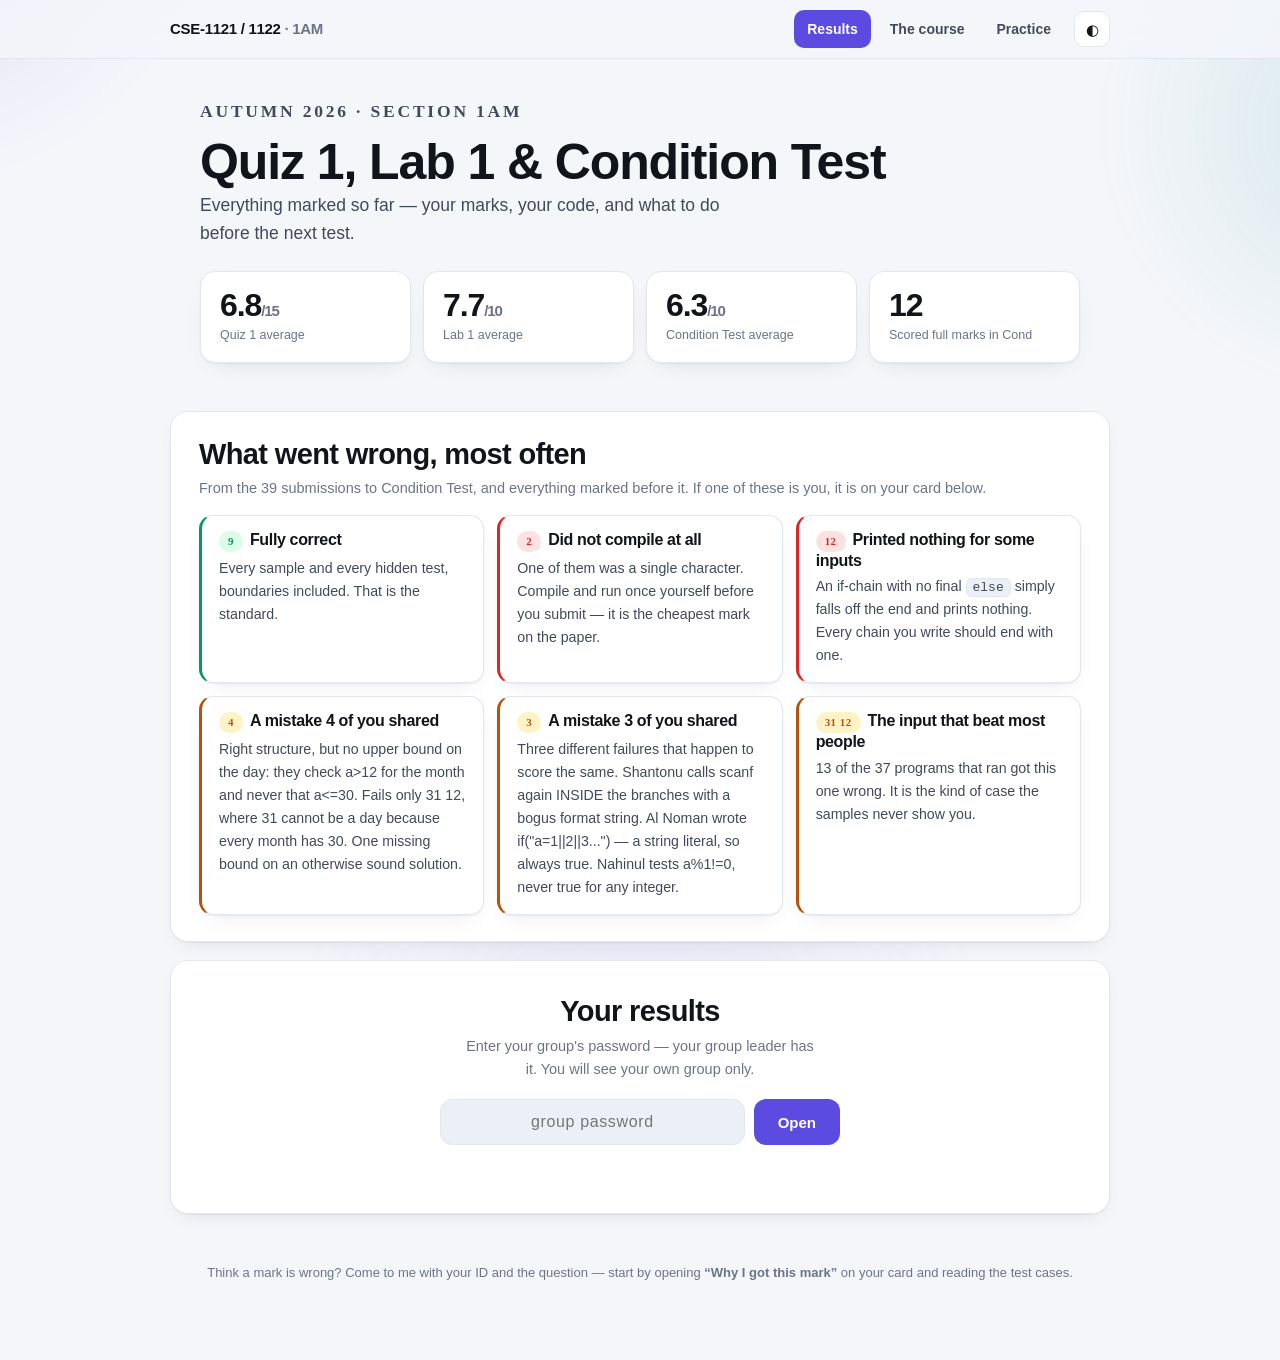
==== index.html @ acf4d57f "Tier is now live across all tests, not frozen at the Quiz 1 diagnostic" ====
<!doctype html><html lang="en"><head><meta charset="utf-8"><meta name="viewport" content="width=device-width,initial-scale=1"><meta name="robots" content="noindex,nofollow"><meta name="color-scheme" content="light dark"><title>Results — CSE-1121/1122 1AM</title><link rel="stylesheet" href="assets/site.css?v=0aa98976"><script>(function(){var s=localStorage.getItem("thm");if(s)document.documentElement.setAttribute("data-theme",s)})();</script></head><body><nav><div class="w"><span class="brand">CSE-1121 / 1122 <span>· 1AM</span></span>
<a class="nl on" href="index.html">Results</a>
<a class="nl" href="course.html">The course</a>
<a class="nl" href="practice.html">Practice</a>
<button id="tt" title="Light or dark" aria-label="Toggle theme">◐</button></div></nav><div class="w"><div class="hero rv">
<p class="eyebrow">Autumn 2026 · Section 1AM</p><h1>Quiz 1, Lab 1 &amp; Condition Test</h1>
<p>Everything marked so far — your marks, your code, and what to do before the next test.</p>
<div class="stats"><div class="stat lift"><b data-count="6.8" data-dec="1">0<small>/15</small></b><span>Quiz 1 average</span></div><div class="stat lift"><b data-count="7.7" data-dec="1">0<small>/10</small></b><span>Lab 1 average</span></div><div class="stat lift"><b data-count="6.3" data-dec="1">0<small>/10</small></b><span>Condition Test average</span></div><div class="stat lift"><b data-count="12">0</b><span>Scored full marks in Cond</span></div></div></div>



<section class="s rv"><h2>What went wrong, most often</h2><p style="color:var(--mut);font-size:14.5px">From the 39 submissions to Condition Test, and everything marked before it. If one of these is you, it is on your card below.</p><div class="grid"><div class="tile ok lift"><h4><span class="pill p-ok">9</span>Fully correct</h4><p>Every sample and every hidden test, boundaries included. That is the standard.</p></div><div class="tile lo lift"><h4><span class="pill p-lo">2</span>Did not compile at all</h4><p>One of them was a single character. Compile and run once yourself before you submit — it is the cheapest mark on the paper.</p></div><div class="tile lo lift"><h4><span class="pill p-lo">12</span>Printed nothing for some inputs</h4><p>An if-chain with no final <code>else</code> simply falls off the end and prints nothing. Every chain you write should end with one.</p></div><div class="tile md lift"><h4><span class="pill p-md">4</span>A mistake 4 of you shared</h4><p>Right structure, but no upper bound on the day: they check a&gt;12 for the month and never that a&lt;=30. Fails only 31 12, where 31 cannot be a day because every month has 30. One missing bound on an otherwise sound solution.</p></div><div class="tile md lift"><h4><span class="pill p-md">3</span>A mistake 3 of you shared</h4><p>Three different failures that happen to score the same. Shantonu calls scanf again INSIDE the branches with a bogus format string. Al Noman wrote if(&quot;a=1||2||3...&quot;) — a string literal, so always true. Nahinul tests a%1!=0, never true for any integer.</p></div><div class="tile md lift"><h4><span class="pill p-md">31 12</span>The input that beat most people</h4><p>13 of the 37 programs that ran got this one wrong. It is the kind of case the samples never show you.</p></div></div></section></div>

<div class="bar" id="bar"><div class="w"><select id="pick" style="display:none"></select><input id="q" placeholder="Search ID or name" autocomplete="off"><button class="chip on" data-g="all">All</button><button class="chip" data-g="A">Group A</button><button class="chip" data-g="B">Group B</button><button class="chip" data-g="C">Group C</button><button class="chip" data-g="D">Group D</button><button class="chip" data-g="E">Group E</button><button class="chip" data-g="F">Group F</button><button class="chip" data-g="G">Group G</button></div></div>

<div class="w">
<div class="lock rv" id="lock"><h2>Your results</h2>
<p>Enter your group's password — your group leader has it. You will see your own group only.</p>
<div class="lf"><input id="pw" placeholder="group password" autocomplete="off" spellcheck="false" autocapitalize="off">
<button id="go">Open</button></div><p id="msg"></p></div>
<div id="res" class="hide"></div>
<p class="foot">Think a mark is wrong? Come to me with your ID and the question — start by opening
<b>“Why I got this mark”</b> on your card and reading the test cases.</p></div><script>
(function(){var r=document.documentElement,k='thm',s=localStorage.getItem(k);
 if(s)r.setAttribute('data-theme',s);
 var b=document.getElementById('tt');b&&b.addEventListener('click',function(){
  var d=r.getAttribute('data-theme')||(matchMedia('(prefers-color-scheme:dark)').matches?'dark':'light');
  var n=d==='dark'?'light':'dark';r.setAttribute('data-theme',n);localStorage.setItem(k,n);});
 if('IntersectionObserver' in window){
  var io=new IntersectionObserver(function(es){es.forEach(function(e){
   if(e.isIntersecting){e.target.classList.add('in');io.unobserve(e.target)}})},{rootMargin:'0px 0px -40px 0px'});
  document.querySelectorAll('.rv').forEach(function(e){io.observe(e)});
 } else document.querySelectorAll('.rv').forEach(function(e){e.classList.add('in')});
 var cs=document.querySelectorAll('[data-count]');
 if(cs.length&&'IntersectionObserver' in window&&!matchMedia('(prefers-reduced-motion:reduce)').matches){
  var io2=new IntersectionObserver(function(es){es.forEach(function(e){if(!e.isIntersecting)return;
   var el=e.target,to=parseFloat(el.dataset.count),d=el.dataset.dec==='1',t0=null;
   function step(t){t0=t0||t;var p=Math.min((t-t0)/700,1);
    el.firstChild.nodeValue=(to*(1-Math.pow(1-p,3))).toFixed(d?1:0);
    if(p<1)requestAnimationFrame(step)}
   requestAnimationFrame(step);io2.unobserve(el)})},{});
  cs.forEach(function(e){io2.observe(e)});}
})();</script><script>
var B={"A": {"s": "RsLG0SztABiDkVhO62SG2Q==", "i": "JpjVAOD0NHMK6Npi", "c": "yGASuQ444HpAEMMbosEq8kdsaFbkQNG6sycMTN2EIcx6jAZwBLaAxWrr3XsFXMr635SASWaVybSLopO+fC7Wa3CTNTkNv/dRDyc1WDfovJgl+acK8ippLf7iSRpS1Fh6Un37fgq4LJEo+38LqhuDGEjZmqoYj27AodVQSdAwNUosM6x9Af2jSB8pOcjMs+uQ9J3ZS3uJGbCpSaVb2duN3ELJeD+xUkyuFmQyEOho4D3MR3pa2aaSn3d6spD7WTU+UDIFgEByCFiv+dgtAkwEDvwcUQ/N6S2uKielD1iRzgze5DAHiyK46tOqw2sWwZIuWsiqkiIxwRw5lb5N/tAajsW7iq7eLp5AD6wWP0muEWBp56GNONqcJPTuLMsdui0HFHf9GY2kcfDIJGSGGO4xyd+M78eZa1Vi0Jy3w4eCUyqYSLYHoLkj4fJC92Cycts/MF5zl9rrw0Ap4ELox9JKMhsXQPhp0fMzDOlGriBi9NvJW2qOOYk3N2xLHsFPNFRY28QkhIPxLf2p3llYdM3uSUiO6KgMBf4hQ1SswpjFSi/RKnOTgh1XOIfVQWGIBYT71XHCzM/jJWapzrpNIn10KndF02ug1Zcc88DDikIWqt1yVWXOlxIlP7Q6reud+XWuzQ5Yy9LtY8hpAyrs64rFKWQXIVrVHmSBBC9z6pbd4NH5oQO7pepECBT7m9OuALVj/SAitxtfpCw/FsgkypQkYfcbX3DIpqwuUK8ItcHtOFbj2Vn4xpsexoOZFbQ39O6vgYwUfcWBz6SgG+nDpftUt7QyCvWNwverXnEZATc4YStrGyXhqrjmwdIM3b8L9ILCCzAUgHV9OcLuv+Lei2QZDj0QaKg5mWdvV7ejA/cAoXcqhlpmOKhI/SK3kYCnPPHajlQnvH/RGUW1LnXHEeqKuPQb8zup4Zgg3THudQfImHPrJNFpRLQMWfULj5SFn+erHPH+kvWrAswLTOrgMaV4XVat9BeWS422DPiA5NNqf+4yOsIgQXoyILuRb8cwzMbUc20ShsVrgqfp6eD1tgUpnkRP26i1PJFBit5ZEQ4szDxlUiagCaUIbU/JR92s/PdvI9XSgC8WbeE7Q3bKioZJyU+zya8Lx4+bKQOHXmG9o6Vz6mjW6rL0IXfddkKb6G6ELx+juCdQ+YDJlqZH9E2uy5KOxr50V0hlwHPzbW6OnOFuRg1hCc0Sc+gLMmKQF5ZXziJHgKbDwfYc14Oy4Dp5ZR6NfmvATiLo7JYwGz6Uoj50opAxMKE9NuzqeE5/YE4wij2qNWx5GwFPYnnvn1XGExSxmCyFMS2KRfuQ4OtxVkg1argtQsQjlyha7C6Ui9s7aiGfmLOPzUGZykNoij23glhNnho6ZA49aH8rfeOZ56zWMBR0y4cf+G0Jl+henx605qbH0Su8mag7CbmWy/HeHnTlEJrpoTOekJJ44nf2bjY6K/QMLvKK5z9gr4DKFjNVrl4caT2Hg+0ypvqpuj+gXWX1nSEffl47nxQ2/cMQTmAUTPzCyIOLr2M5Ss0D0cx6me0vLZEgSmbzyRpyUPoPr5uRwyP9hnNz+tST3IU4j7My9fD7onyAZ/XXKsipr5XAJV7omk3FnQPSA/X2JRKwOvdXxd7Yv/eQjsck6dD9zDiU9KRmJJgPTGYhzBkpdFAdrvhB7SVogzlJuEY111AVL5YCackN3gjR5n8idgPTTwKJsrZSUAYaad+CXFX+pj/N9rKyhm46lgvF1uP2+y8++AI94U7jvHtRoCbkZkhIKi8ZFtXrHpPYprsYL16b24laJtkFEFTho/x+gDKEl7e4PuLCl2wl4LTaKrC+c+RgOPd7WvXpOt1vhUqHOg2vG6p87VpeOdXoE2zYssG64s59oHuMDqchS678pKbCBQRPrgSim+buWgRpWsyCIY/KASATbxcp+ZQGCgqM2f01jXh9yc/X0tCWzJZYMLJ3I/ONaTStm5379pT3w5WmbKPBC2wy3wNu7ESx8oAUxUKuYLzE/SOOimxKIiQ3xkAjRFokWw8W7jsmJp+ym7i/0vgcU3RortougctbX/8mz12Wm3PJgo9b4uqzEkDL7pgmsU77j9GuFB8FhwnsaVwfPfoU6VMUsPFit071C6RE4YYR1EtVjhlKM2MD0mm/4rohyIo7pH1PsoLgXFJYgmvTtS6/18JZt6pelJWxE6Un9qgiS2JcqkKf3fquSlrnpE6N4vWOSbbHxOLvuGdsncZoJtl/fz4LTKhXo6fXI5UwdoqwW1pV5Ylp92Q7X1IinQbRJDCO3DbfJKN5eWJJMKIFvir2+IWnF2SWDV+A5plQ2DFI49PiRNjdYxZWPjVu2uPu/zwHQwAFrBMdB/MZfzk9bBID2VG1i0AX++ndwvwb1f4jW2JIv39pqTsble/4rBCsBsWFxiA2jRM0gOj6fa74XzPrOCvlRckYDmbp+zDMWcreCKi+crIdJE4bV/r74P/XWruV9IrgtQT9LdNP/mkS5DlAkF8OLTSmHytoJk/ot2CnAiFBniqN+KFF5l9eGy+9tZszNCeIgUD+lJO8OQZMwbBYWCzgF8hWoWZxkIgjXddsUa8Lh1L/9ZwGL4e+oY8SmnsZdcBj2wvwQxfkbMU0WX1eh3IDIpqQMTy/vvJvrw1Bm5iKA6NnglcbSmmzohZ2sdosO7mxJW5vukScetAL8cyrajSPddowKj/VGf2F3epfxgKwMnZg00L79LcpMd93pcJOYmrNeXcKMl5StKuKy3535B698lDsmV6ShyIFNZVS+LqBMJAC3MqNME0Ptlu8XEaNbDNx440lgo9ddZaRXN/B2CvcIwVktPA1e8KXyWf0Im5T/5hqONoGkTTlDdaBgqCXn2ueVqzmppX3A5TgK+AKQtO5LoTiOYjDcqONUFuUwjuL2BQD11byjZzFEM+I2RPVRyzGyrugiZVlkSGQAamaqCX1ZKKs5WQxtckWFh3ZF1Tg/x1ncCU0alY81jNzcuDU4V5v2wRsLtDoiuZGHyNV2B6QLU8T70dPpzlPe+7ZwiHfW++OFffigbzwYwdoylNOhsh5mbsvKYiXmCLxhFKxolC21zuS2t7idkQsdyx3ESTNhctwWJ6zpgbw37S73QKI7Di0+u6cA0Oe+DYi/B4o0+tQ7hKAKOr0cKKlHbhL0yASH71OgKt1bMxbLJuRGkeuGQPT/XKMCU1qdddyxrWnzwdMRzEZ6XTYjIFOh16fcRLj7fAt1Pwl3n4NViaigWM6ZM5zsso4sEQHlibB6tT+kart/aNfz7kV4iaY2TtNbr6q/bfDQhoXDMt06gWgFdBqRZJexbG04kxdH1KTfNIFfea+lr/PA3aSiqUC/7Ky6sRBHkwDgQ+PruirS1KCfx1/VNSmbZJAgvDyxweQbR/dnobLvvd6SLGCt824BetbQcAXbEWW40FgOkEneE0Eimkl3h9Z1LBH3gZ0gea38MhZZ6x6/NldEj3we+ecDKHhMlW2kdoO6gdceKxW0PGRTkmVd0lNgHZcoexN1uqnz1bGWTr9UItEcf1lw1vuDYNWKE0RNG6XCd3L50irKb6zFxkCiuqBbB+qmkOI15fLZUzdJhPcyDRKXdZeZpsks/mT5NDe7kfSbKKdWwHj/On0p/9F7yLQrgiCV74aW6ZV9+iI+ESSMa0EIxvzDMd/N9Q32F5gmbs2/OCouWq6ShPUHwYUFr9SNjcpymDH9lT9MadeUvQLTxtKbTGaXwzb5BB4gcTijy/fWWOJzIR9We3SVXxotO7Y6lczBRm9ZBOFphu42UW9ihZE+zdJM4IRyLsBBVJ7A4EDbAkkBWK5rIpS9e13njnwpJ0DzabR/Q5yaEUqt/lVfXAdwruLwwzzm9qY8cYYdToimM2crOHWwMa3Wk7wTNM11SDhEO//8apEK7Ypb4WPcyf5QS3H5ITokX6jwGi6AjNQfWxnIp2soOjtXjqgFFxgPyJPOfzuDRm2GZTBILHhZauvF/wOUhrxibxUjgx3qxmmTFMmIkts9NN14/UsMNrbhzQeeT/48dUKp0d8RoS/qXSRuJT/pNKosEw08pBn0PtC+Xoa8d7Kq4YEwNrMLQYKpMvM77Yv6mvniQg0Eu6y/oop6lUowClYpEZFi9AcbeGFUSYyooqRD9t6e6Lz2qMd3rbYt4ufXHKbODHJlmWT+NSavTTpSo8G9SiuLHwa0UNiRRmD3GaTO0eQU+F8M+U3FoZDcHdb+cbV/pyTr094NUH6kDPqyOMyKN6cjXz3nCso1Lz5m2TnIsXJZehA0tNmWg38G3qRRPnjyT23oEmdjCng0ZxQ69zl0mQGWAgJKXk2ycy8FRS2bJ4t4pEMFwya6YaUqjMkqxAdNLvktlwKj5uDRFali2WPtPp6kQ+7R9aWhFllP/Wvvh7aHZI1Z5LYmJ0TcVihFB2WT4DfqOmvxHhic3i3PsHXvJ/xYqXDPnPMvrbeSaW497msDuqc5U2ox8iJdScqHGcOk8a4lVNcqO/jRvqQf8Nrx9E4ZjH10PCPjOdpumRCTOQnOeMb7vK9dwpfRBBhqFTXOpYkwBzAp1asRkPwYCl9tpTlYF5TMmi5ekcHkRBUs5pitR5sdxevgQpsDtjjDOiKJDcrubMHcL/0jzJYfah8O30OVX7B3KI4wZdBlfNbbmZxBF8QnpMXAzChYdIytl/Cf6gttJND/U8lc4jDq8b7OjWq//WgnHQXtbklYaOGCwOQStccB4+LQj8qNrsFkwzCiSrOltZXe2JmVUMgHs9lqD0YEvVqIgLmdkdLMuWYTG1PZrp5/aii6g+71xY/X3smApK4IcTs5xckhjXfFQexjjdY3/QC+X7L14D5AMZvfGsopTedTm7qzCRMptolsTJtiXd4rBNxa7Vouif4+aCGX6QoLwajUC8wgnh1GMq55ZYKpZWkn9EhnhKa0GvuCVHwhzkrtexW+Hz2VUya2bekZVlouJN0XTZqlMIiLOOPvgajDgP7zhkTGBrpce7NQWuqEHqg0OTPnEpeTMxAp1Za9/obwUIb7QUKB7Xvt9jwGrK3lMQMqtnTnko+CxnjqKQS0zDcqfI0jWpcvTiKU3fh9pbvmR7U7im7blNwmn2HeIGwQaL/LhholaUZ6sebTm8XUzbWVorxWd5geft6kn1243C1s0W0a6n19vyxeqfbppQY0NW5OehEkoKgz6FIunNQXKrFjOBCWeB1YRjoRJ+O3+r2kXX43+YAfyNIeM4mSKgtMlae7ooa9ARLheqPdz/i6r9sbHtt9LYrpWTuU9QHWAb1ynQZ2Dcn9xFHxNq3yEqb/xF+Z4HZgRZxbBepe7wJAb3aO7KbzJeVZKiH//h3M7S8Z152mKcX9tOXsX9xk2QAOUVoqrBr1+Wu1LFHCMo4DKTzYVVMs6CbrMhbJVc0c+Ho+ug7SEV5MC3YrI+wqQiNUkc+HJFs4OSTXURqZ7F9ZG/6QVTht5tVFN0SnGMLYDUIFdU7XuBd6XBZacxysM+Q3reI61T0+Tw9DXu0zNpNwhungGx3A3yDF/yT5wq76sUMPVaMr6tQ3nlnFvDVlu8TEl9sGYikghEvxiIcEr9AZtj+qb6Fez2hVY1apgtuQcntlZVzxFclnIOHU5TraeZfDiI6wHWJ+C6LRSnaD9++OZNYA9EeMi8rnnGhlEi00Ubvp32v9aG7Lsg58Pu63nLbDLTRwrU/NupeRgnVFiFdBRvj1YnsyWQF9dO0yaT/6y4oetkso/[base64]/+O+r9rOgf0Z3PC/OIiTJ/yU0EvAMJMWS1G5k61FH9W/0IwFSHd+gr2ltqcgaKyUk6vmqEseuaF+8xki20Tw1sHn6vRijs6YKVWnMIp18MPvBMuOSllp4/ecx1ARU3Tq9DqjSQRDeGU9RToyyEI9QJaUl/oKLINAaywcmkAhxg82dIj0IPv1g1WbjO2H9VpsFmG9EK1JxShXaWJOlqrE7rYQofh6PGCqOxB9uBIDdBioWANt4atpKsqhWOeZNmZJmZkocWZAVSkvTUbMMSCWC3eirng6Em9W47H0Fyesc5z5vxAFKvJwBx1Tal/3O1HOHdV7708Zp63Pv7T7uLB5s++Bp4U7qQvWTYRSgjN27aC5bQYdy/6BNDHpRqHp3EJkAzOsNotsY2ZZtGEXfJZhhaDBEBTfvR+Y7nZ7EYhwG9PMECN6MiR+ZA42kB9s/20LTotkIqagKNy2LcwS0NSgchHG+YD/UPcI+eMRf+ufvumwOr5Lc+DSwuX4BKgMjhmlNIOZp47qdzTVcej6Fe0yKrLeTzu3nHnUm+doIZaSchumyiEa4Ew798CjrZ2M3LdQLzIr8wD4ERH4hy3ZTNClZb+lBiKlZ+aTXuIvdtSbqEj+NGbb6R0SmLdlqIlQPlR/wTbeN0WJvk+//1M3Ui1ANbQREH2QFZbEK3VSS3mIGRd2ka3Ug7/vwhcxynOsh9t261gzBhV+3As9Pzpyxl56WVDYJxJefFPReNXzSmufpE+cFb+GyPTBQZ5tgcyqftjLGQ15yVduyEHdGu60KkEA8g/gLFcuis7Ygjz+v4Qr9QLTiSS93ruCrVIWU5UpyzsRyM0S+qhDp7wa5DN/IE5eUq0+FiRPz4zQnPn4et79QzcuUWSmf7KSM2k+p5piVeyaDLpd0fIElhAMRjL7gd2tumXXYboky9rGX2Khc+YxNGlsPvf6+7jhnckuPMIYvLEz42nI29HebaoLEEr1ZuXo+TMs2NnRoasYm2WhrFkqCUO/[base64]/4G3UUKrudQZk/n5d0qGc7ppV2WSC6BIDpCXpkg9CMx81+YCywJr7HXX1uad5WYIuYQS6vT1ZFymfelA/x2ZDo3kvOjEQ2E+Ea2pIeuViMz3/rjr67HdqPMAYyA5P/39kuFMJlj2hzsDukiadeg+Eo+d702QsOpKXbdHGn+HDiBJKP8Bzh4gcQzOB1hEiJAS4iEWVW/YdHl+oPRny7e/nNGps+/5yFOzj8rKWlGqLsFTCZKnT/xQuIusKJvAycl65lUZMdheBLmKta/WfBdULiDPNlsuMDGxlh8VpRGPkid4gRsndLWWaGw06GyPlj1/8ltXcBte3frVRRGjf2rtc5LgPZFq/8KNfceP7fc/8TdoJQYzfCe7h+EBbQ1l35UNdJECjjyfcQR2oAIAso1yPQp1cxJPaPln1Lr2uTm1Kp1iRHeC2h9gCTx9LM/ho3opYYJTJzZmr8IGA8Kjlq4yiQNmdiIug70lNj21cMiAL4j8CmTwuenx7bz7fg/1du8lg0LPKqENMgeueGPL+d+TM2fRCJv/2+aQkgr6O2F8SFKbxEE2VFjf8NtGbhmCgTedP8dnvzBOYggzkjHqW2Yw57YdLpRxt/QAUl6HWibvF59IEY3Hxvylso2fWDB9AYfzqw2rHe8+nnWD5xfVQ/x0umhPK1FbHI0OkPTeRYX9YtfNEhLLZcw6oSWKeWE8TAYhUa+wOBrfbGCyqCARxg5LUMELFHWuOaccXp+8k6+CpGpcX54eiY1wlAKIg2e4jELQCIkc12Bq8rvO+fMEOvl7xvavp8Q71pyueGzycJ+p0aT2/qIm3s35jrZ2j6BMAbNtyxJCSGPTUb7fe2d+i/[base64]/7BRm5qrNS+O1T1sNJ1ntIPClve/W7Lr77gAYUsy2YZbR537FXBna4N3ryfJVxfFtcWtjK1/[base64]/An/UFB5GQeqHxIP8vUctLeS4l+gOck2/D1yWw9Mbd2UTZsaTYbe1yWC+/IxWXYZ4ZZAaD9SXu0HSXJbGvdUlKbgjGJeL3mTOz/FKI9LIgjR540F8p7VIg4inndapWxVARXSB3HdtJyaU3EtxlVfpbXrR8MPu1/TVLLnzKURsKEUHEXwC4l7i/akitWzWb4PMDw6+cKZJGetINJiP14f9lIWcXY0MmI0ZN3bV+6aQu29B61LpbmHK1IE2iqsdDeWeEOYg8WNfXTXN/V7VOflZiwmDJ4E89HrQYRj7ytHlub8oI7vigJNh4merXB5gvF58kXy+VvuKQgykxr5H8FpxVXGYB+gf4972CaagbBfno/2G8Cgd6GcOXvqM3Q5v9kYk06ywIl2NknUHogW95sxaHar5rLadQWxsbcvHZvBN4Y6h2SQtmij0A9jsVG/ss/S8K+/pwbl6QcsrlaLBNDAi0Rg32wCLi2CCbyKvjRylymEtbjchteyfXuna93PewXsHA/YY0s8WPtjVrCs87XtuQ+GARB5ALWsfXNhmYvu78jeFTPcn0ZJbTtXPTl5CmIskEzpk1R+wRRqm9iEO8LjRBZZwvofnKAbWwLC+eyubGM6ZWInpX35AEZ5IUeCBcLjV9aV18dyqr+ZXqpGFMLDXD0VoaWaOK/Z66EEbjWnIZnhd5lR0mOzv2AN8n5W/yGxDQskErC3fJeouPCY+jS0mNh7jWI5RvTUPO9/0god/vXSzQ0Z7tb8RFcNyIqzNJ+5DZyqe/f0l7wDGmMIB/xuYJhezjuUK9AxE7Sm/[base64]/Lu1wlBbRCWomtE63DP7HBRwcIBpdYWaRDbgZzzHorptjZRUa/utRE4bmsP6ygzS2yjQUlKBhuSVJdiHtyKD9fPF9L4eQrq0oKltcVLuHf7hRjuRbKTxLeqJCZHXNxHWHFwYDZxNLUIZeOunmCfOD0aYvUpMgyiKfGm0dHFcqG7+su+EGr/0dAgfK3757xn8NtIJ+mFqCU6lDVZK3TmfZgt9P1ZQK2KRn/Do8JPEp2lVpEYtyfAlLKZQe85K2iXX2otEbRlkfhV9ejWgjLrTuonzHFDfrhcLDEVo/aAzasZNpw1JnCf++noJiwYaeJN7H1pU3pACtzWkjO4LVS1EAbxK7VL02X2asgbUHvUHbBajrObD65GezEUaNgp1DPen0NzHOLRsvNHP/jfC5Dqfrqysb8+KdgVtgGGX7G9jP8sZ3Hc4E8ToEw+S/ZzqUYFo1Z2u4m/kAsWYFnvq3ziI5URgoCKmkiXAXKbOeZ0g699i5BzbUOcbXsK+lu6pm8w0S+seT7KbBd7hzpe1pNDqir1Cwh1NSNALwjPp2+BnDXMCzvkbPEqwikj990unpwdKm/EeQ35wlKifEeh6d8vrAcrr9QIRiPErFeiEJfEIfo3SkeiepOMvcMRkTgeng225Q2xCK6fenMxeNPQB7D28TxturTerrRd5qXbxRBZLjiGOHcrIYVqjAZM6mGEGU9BXaA8E1uf5Hy/[base64]/PGicpWo9fvsm7h32LKdEjUEsbP4gbJVRGk8LXNb4A7cR9lo9HAuh8YNvZjqQbqbrB3rW2+mFGICZD0MUBHM6P0tDoePdCTnkh1p1a5Y1DUs1Qg87QeFn8jvUhiNpY3fV5fQWnmYX2f7rVdgzVKDkOqtgU8BKS6r7ZhRw0A5sRQN9pvBcK7gp4/XiyH+B4aGm8Rk8EHs1i2w9JsUXGYP2xdRpRuzqKkPyH5H6rweoLvtcd4wVORcO074CcW6gCDBrlxhn3TRXdsFi3IBRfOC4GXqh3KU0AXxBYCh8jlO4NgWiduYPSvpSRdzM9aG7D/zn/wlisjR5EHNarfJJv9tu70VzvOBtPyqctYlXM9fBeEBePdHfG0ugxFCDo5LmN4u9yg5uvzja6CdiSYoIhk88rAW9/jjKrOzknUvcM30Nu8JRcHzxovCpRZP+1LrBBx/vB4bJ8wo69mUWPjwBtZvtrMtgQBWwxBHYIcXiqbhaPAnjW/aqzVDPt65h37NVNSgsA6nGE0PcPBzGx78eI1wlejl/t/nWyaJA8dRc4AB/Tp0xrV2p6oX29pm/843cUYYkxCCLq+4gTctz25PbIX04kb36FBzSHt86haqrzsschyGrchJuScudQ+L0yFFxS/jpkab9cJF+wmT2v8Wz6ra+hv+OWgXugcKyKSg/x5RdJor8QPOszoi/zgm1lXE7SQkmeScxeb1fxC6M0tz723CZZq0w4XZoqTzBjPllnvg+96DUzSeaiQUD+zjK9+pOvREh+FF4w7DfAOGCfb9baZT7RMe2GUxMZNXKEIjOEjTqWCZFZFB2Ds1lgwN7UEDnEjF9XFX1KSY6/d2x96E+Atofg6waConzn64DYWDLaeAjcRthfIliT/[base64]/OqG2zGBUtMF4DWsJv7EADzT30Z++CVmwWWNb5aDRUvNQUPjJ47TSoxkdH4rBOjF7FrK61QkmTdfkCV0rcrRMfxZPL7+1OQnksOAk7Oro9EHqg+1/ZT21v1tuXyy78xZY8o92GXMLXNr5mv1tUj/[base64]/clz/G/4wzoWB4qTydsY2bk3L81g38M5i/HPUt3jqq9Z4poRa7m1n5FVDGjzKZ43kL+oR1iSoh+Wv7BNd2FCKTPCGImxcyD+SgomXnB+I2BN3P3hJcjhjgiMQmAwGbqY4YlZ4W2AI8wZU3VK+SmyayfoBngk0YeUxRbTWAEaI6fO9imRyiUxRuGAk8DAzEFW/okthqIMwBFE6oy8NnEvlmX2UxCkMGgTLqIuAHV+ZmOevmegKVYPKcCnQKOIfI7iT/IOl2oUcbSZDywL3QzJHqN6zGidA/3FhYgKvOCo3P1fTTj/K0uNSWHxdxQKSkX4IfOvl6Zd3kJsOco4yzleJxxbooZAcZk/Ml/ArTrErLd6dSGUUkGqW9y5qXp3Er372ezNMiwSey1APTHfJLC5P1C0Ho2osjJsA/[base64]/g5C0lGswCNg6JLn4FsZ6/Q9Zfs7c972zVCURLkk9ykPWjGIDnFqe7Cy89nX8Fp5FvoYDnKN/RrFwSBKjHSFedoeWJl1Hobcw6KUTTbmnMMyO9OzBMkJCNSdkg2L1ZtdSgRYQNGbMRTHvm4yZk4uIOzP3Xw7vAK9Zoxv0JFTOZIrEjrMubzarvMT15u6lruLxFa+LcA/4g2nZ0DpirjezmUYnlxmBAn5ei2tja2WSNX2WPXE6N5+B3xg1jIVPbOUP2FY+iV0EMUFjBjtgGjqUrOgC3inCoik6xbVil21VhMu9Q9n3cRhqfttVMYhTB/6dN+Xt12X5uizHr0S0g4lgfoo63+9LznkUqEIqr6/9gquqZG/yPVSyfP7o/sd7UGqMXl1Zjko8CHjHK5lwcNtMjgA9DbP8xtTgDS3YqHLZLHvGwk5dhEmNouOjy1KfJIKev6SdsToDa6su+GnlQ/zv3wDWhcNd5SBpuANQ9p/[base64]/RA+WyaaSqKKN/fMP+Vcii5ieoRyO3kngxGvYVUpzhwqNRfQaWoKqIdQkW9aVgrYE9DB1evUJA9iq66iRGrul5jfSWGmvVYzfjdkngyv36uXM7jloGxUpST5B0ovePYB635pzYBMUv/wvOif+pJmD3zyrw4Kt3CO2BfQElMBLkRhFiDQO/RXkI85bPKVXLuI4jE0zG0Jg1IT1upEGFoDk66saHb+0hxQtebgFDaNHPYU+6iCyv0AdinM77QqW9cTCXq0QXLchZSrabzt2EmfutH3XfbHnwfoOX70AX21wS2x7qLqL1dw8ott2Q1QuBPWb6ASrVXrWGyRMeSCdPQlQ/QnlQ58scmyU8wskcPhYgBTP4cbjDhm6nIGYuA1t9YUH3zPdcavj/sbYL0GO6X+O+IUrQx5qjccWsPfpGsIK3YLpGBuR8wK0GhpVCjrKgMZQV9e/[base64]/2dvz1R4oMue8vxQ8WAfMiHS4IxZQmPhRLvt/QUVOsrX7r6GwyEbdTWz7ifIPOoc7BJeuJog8jNKeuiqWvFskJdklGfc1OFR/I9REgEis7YES3DRb+pypUHJd2Gubu3cQ3TR+yY32fxVIbtP/VpwS2XzxpfFkhXHObCTfFLRppO0mxIF3BsiboBARocc6ogB821gk5PW6+oMsGM3p16MJz030Q89tpH3JfAc9hUwCUbrkT8nC6o8A+1FPI1KMfHAdQTfjXH0JF7vPwusgzUtko7B8AzWC8QSXCaj6j/tAki6gAwwZGWdgRUdSBdM8gyd6kFWiMGP+rbrgQzI2RlI7hYnY2NAfSerWt1tiUK9Ie9g3ltCIgNgMgC+iDjaoVQslNG9TqELwJfWrj1Q6MrAqzeOnjFCeFQeAsqKL5U8aovHtDtzqn0D5CMPwsHUqtnbo9BqZ6fOoh9ThudZ0ZvlPiOAlzDGZFJrq/MpIseJWzahvQUoX5oQBtjOhUNFl61B2Do1BkDZsjBdw+eAgNP5R6wQ23C3xDETm6jh73uhVtjxSFUbP0NZW8Rl7mfsyPBr02XwBI4vjk/[base64]/PPwSEe+Sn3nxzKlzjG0z3xdmrLTzbc3tujo+sIJjEuSbPYHjXb2Scc3CteG4W1dRH/6UGZGtnwvucw7/wjqZvf+0W9tsEsi1QkNaaww6FWOsTtAke5LGAYKReWQD1JBTgSp5+FBNkqGWQF4b7PeN+yfRBYKc4q7TCEEukgmAKkS3vKPUxN7yNgLQhmfdklJC6o5ER+S0qQZygmvVT3+V7XRLL/9vatWS8ExHJP3YTKhVn1FFjXOZdzMEkOzBjPWS6CAPDoORrBJiGkpQBKWu6MiUN4DAPex12pkOO/BWxogAl0YbHksCjN6ZJOtdFIgP7JJGE3sMryXT72J8nu68gPWbgNk3Fk7paBuIF9URseI/[base64]/VgnIITHUTR/InNeeFQDnFHyldDFQ/kabHk4sPMckkOCsVnSE7s0Y4xOjr0m8GyUDfBewt3o4dcGEV15qLy1VvCTOLjz8hNurxxAeqNuZEqLL/dio1skRr2UnFz/JAaBN1GcNOGYheQxYaNbQWii2BzjKzYUG6+xMeViqxWUQiLWMU2gtntRPiWixZJrn70f0f9kXzUEbQxpZEeZTJSn3zAgBt2MmTGO/mSDMGZLFUDwvGq1J7GQXNg6MpanV5ctYfSr8AId4KbHvqyQwceGjmKmHHv0wBCWXi21hf4wm2pKIPYnpygJfTs4e1wN6OZLG6ROhLbvSHG4y6m5+r3flKE9tQv7svgQAqGN/SXLwnPwgRZZbdXuwlCvUlCGH1HPrqZdHcrYO3G9cxbPnRRzYaE70pyfzuCe0q3p4Di6h73lCUah7eKrFyle69vUsAe0VxsEH492Cjo5zk1pl0CIjPJcnjDpIrh3cNlwzknIXjPhNrtAlFfjmYPfLAgEGncdX/Pya6HiptKcKXn1YBq6GStMsYO/zJBB141SqFFmP/[base64]/qGzc93pIWZIAAb4NMzyql0HYnDyyWvjjc/XgOGgiALvaX9CvLKCQh25ZntaJ+1Ev8lVt3ygdOx9BRjiLhoPHq2j0PSuZrFDpK/vTNZLMJWgXDi6/x/FdpCyOM9RhwPEDIhWt3frNJTz40cfgkgGiKzCT+GrGWBuPvWN/pTHptNdKOeSK939z5UyfYZmOsXiU6IcLMAydggnk2iIUG+aMyC1YMmy6LrVbVuslL1quSBlWT39UJJM2+vfuHe3ytH5uwZRt9jpwkfW2WLzqZuypqQ5G7YSuWkSH2tk9g+m4hwwC8t4AQ35IlkPosNgBtWdXXvuUhzC4H0P83vIhuj/ob4Bl6Dyrbnt2yxncC0Zh1DpWxrtRdBD4PtCS1v01pZo+r5uhNEFzwgzoVgQAOHb4ddqlbsYhqJdvBHN/bG77VAFjAM+uXczUd9hQrMO1O3P2LV1OtUisxjI425qtCw45vG/68f2v+xMQkZOZF8+M2zYssMclPgiiHECk5F1C4sw/l//mD3umxkl4Uh65bcBxEX/M06LJVkxJsIC5eQGfOeR8zgPbGruk+WpK6FyJZWr/9uolugkBfoec78SnFi+SOUKmnztvhTDJgcML91nm5cnlfUsg3NPANYuCHhjCZp/7FjhZHC6bfDXdhDWt+Oslg0gH9P+Bkiz6c0P34oDSUkAbCKd+6cZnYvPmiP2Gm/OVPTDlTZvxd3Sa9dz4fO+aCtSVfhUCZvAIyyrTeVKPVt+MS6B8xsP1TY2DmXg9O44zMEU3GSfDR2h6C+bdbsrG6FhCToItsXfSXj7TMB96HQ7Vv7OVk/[base64]/i3m9b7ChXeBM3CnErNd+RYZGkX4kLrY6+fWC7iU3odD8WN/onwCfyzJFaP975BKpmCb0Sv2RHonV1xtmzacW8WDQAsjofnqGA3j6b1+Db4UU5AUr2lY+iUk75Jki1oSPhHuKalK2rEiAVyj0leghTqyyc2xGvyhH2PSOOylyJ0WopxA83F4LxbKGJi5UJV8O9Xfu4DPFb617olWdUnf5DZP6wXmx6VWH9SANL/tkcWn3q4DiEMeiwemZE07kTTtrePClIPnBRvSBTHjvwM2Ii1N6yiaw/N3xHobXJba50DOZAzGd/7laPWyhSARFBAcGWVcNOboNsqetwJeeKg16AiOskkrLTh14CJ3kmywArRODCvQSP1d1NCFZvoo1zDiILcyKeWRy2vNgsq3h1Gyft+bNI6/1wQR79JnABWc5wKzg9ngAWXQZ+wmEsqXdOGh6+MppYTf/n9fxuAiyg1Suj2KzH5b4v42SOyZYkAF7kAEdVIc97UXfrtrkGd+IsYIZRvWDov85GOT1Im+bv36NLkLhJtwdwDdzDUhoiBsG7nX/B5l8lJT2tpQ3YFy8CKfAO8AphcqY7CIeN0/okC5Y3cllPcYciNrcqmRY7zm1v32rnON2/fmKe1geeWs7AhrQC4X4ZStkExpgJQacTw2mm4Vs0r8RXDXsC4RMlmi2uz5Vs/T9jkV++PaWqliXTvXJvrs3DNONyptKX0m1Ho9c4d4t659DVF+A9eqfDaUqZjqvO83ryez0X3bMo38/CKRbDhHPm+YKSE0dc/1SBB9nW8TP+xY9XjNVxYZBtYCy7KuTCahOp1qkYizWuLGDBJprUrz8BomB9HwkAbvR/lUfLgAQ6PgJ3CnxAWCU9Ndz6Bpf4+gHqL7+U41pFOndAIQLSTdgBEhg62Zq4nvgQY/y8VkSiZj5fKW5dJDhUbF4UDG2pfeHlWSa7ErPJ1ESagy6f2nrdX4pDGUlbmwREdG3axWuiX7STTnc/NLoUkcq9QF4i4a0HZy1kxrYIF/Q0kyh9UWH42HrQlfgRfQ+T3bK59IpqSmBtcuyGSmaY8JCNciUPMn4zHIOpbwb0cnFARsZmpJqSa2I99RLw5oLiwL4dmwsDQ0K1aYdI95MmqUYJ3xaij3dVtYKS/MKKfC9Gh6ldcIIPHJauTzbhBcEm0PFrZNJAbNvO3S4fg3QwlnIbMhBSW9vvbvR63dNFRkhTUwqqC+CyV1Y3d9e0U/FhjOwfFh5EkqOPXNWBdXoaIu5cls7pUGE59NrNfqODTQ9Jda8fgXLH3sAGNeAxuAPk0O20y1OoJa9nhb2LgFxWpmH/vid/hL5JlVcjKnrH0xYyYlc5q0uG4U/9nua9DwcHrks9xZRqghFfSKOMnpecD0K6yuGcAyfQfRCPnCbLta1DDeqMosHkkXhYtITCnFEytLlImpUxQLtoksfqtfZ4FVthl7mg0QoHKNHznRfFtb+ZaXTaSqvKGXN98PPknhEzfLzjhjXHItbteaSnjr/Mi8+wWmn/[base64]/RkQ3Kn4lw7MGjsL3xHdjW1mIGR8J+KsUbVMUlocHMFBJrfr7+przzhBgo9vr3JsevPkiyeWwpNxTSVe5fKzqTFyCZvF049kDEous4Xc/qWzODARB/O9H20K60UBYJD+jEGKzrBEKuyi17xSqeFo3ezuGpTQnBbalDJDpWWSftoNE8U9Z1WryeAr2Y//6tHd9rUauM5sQggxvgLorn/squ7AFOUBxg15iUaXhtUQ/j15nLqFrqwZV5+ZAQJnGduXN0Kn+UQYGCCt+lza7RX0G1iMC4g1NkfKKGCGaB7Afzqe9YXPnI8aH77kYJ+pKFIa0Qcr9j1ExnM1dfnuhHoIXbXm3/wWjTlbdD8qRVnEkTWBUluetlH4GjTQ2CrizAaZ8jWifI4tFpCVIipewjf0iETiDkwv8d5DKWdihG8G7vbKSXLD++c1gqCJvVMKL2xktxcAgg5bBolYJ3mE7z1gffu9TUnhRNDVCrcTfM4DcMmddyUQnJ0C/TZsniOzhgi5PQSefbN2M9B3cp8RyApyTYkaiSR8/+Et+Abi6NnsoAFrisuaLYU+r0KBRHYjerRb63mxlmRtfuWYCklMJ5/Yq/ZVbTHyNidu9m/7/gJZqMW+OaoOwJ9Mh+iKdMu9GUHBDbXoWgOJKUHdezZnGXXKTly1aPvc2DfHb0kepSNHgr4IcLYJu8dBXTGLvQweIVXbwIIoi3s7YczDZ8A9EAWtKt/K4XNRQmGlQIh7DcGBl+UmNzBLzN8HiwTkmdv6/z8+nwXkDKQhnQDEoeLTBJrl/V/GA9r4gzT8rtsT/GqHP/b0Bqkyp9cmHEa5DFCraMg/JNR2QuQc8dbvDbALgYuWBGPHI3NQEHI9RXZ/RgFXw3CRVhpJdh0SuRbC8Rj6fRCH8hVxHPiYTy7jgdiNfW+sXUa9kIvoroydm9PUnPUVNHDcctnMtB6T4rmdUFHlg6uFP4ZvZ+4JhAS/qU38Xq1wZV7jCVFPJg9TOlGIWUzpUKwNQgeTYO2+e2WjkoPZtUCXWZaRmbklNo2C/mNTOISOLVh0VPUOG0t1GBmAmuA8xd7b4A4f2amJxnbMMMrYxVPN1bB4KbkkhGiimJz0r1IV7aE8pavbSA/xqXufHgM7k2+AiYJvWcamDW1+3qWDnIdeJ5kNqlsub04biGZ6Xo1LKGF3RUfexAidlMdBJ20FI6oYdJXkl5VDIQxQDjV6YW1RvW1TsQO6xyeX2LFol6rCbKHqyRuCC6nISiLDZi7+BbkYhYF1inDHi3X+obq8Ub60kAj7RWXl3xxOCU49F38MvBxuE5/bWkcmVd0OycOjXYrEaDfwOYv0aUFTSAZw2vWB5PXI2mIlKmxQXRrt/PvNdxNFyHsax8GAATVt9qpJy62Asjl7x6RaqW61JN8hkzCxSEuY8WMNAQUiEAERm/RaHPKmcvLmcH20GgsCEPHWs5/BsCJcTEEQvdODs/M6ENMiYDaAV02Q+NKDhT7ZcBQVniOBryLnX3e4hDIxpOVQVLMYvVcy/Si3Ut/[base64]/VczcJD+cBU0haCHiHlippiTtuF5LYe8wHf99aCuR06nBp7WdWoW9zdztZO/1sgWCAmKJW9y+wV+nZDVgV/5V1eV/iujjDysp4Xgfbfz+MBhsG3eMXAAaoa4zIjkQYVEDLCpu+4SLSt/V/5gqF4mWe4TaXk2ni4vb1B/[base64]/AdjN6nAkEnTf7RuFXf9JKcJrAxJYhyhQAUSXmvLywAhTyFNbWVQEF0fTnozkFs4fBpBVRs8ycZ4Tk0lIZaLnUtqGeqCFoqLAUIIwvWpK8WpGXOn/zx49hO3NOhvQ/D1V1geQwyTl7UmS9KrtoZgbGye67JiNGQwKh/qpwN+TWqzBaw+vy1LuwGF2K7HhZNsZtXFOlhFgq1yw05qheGt3kbbEXAJ6vfUzPzqMq5UWn0Qsgz6/BanUookbP+rS0p7ZeAguQvRIeO6/w2gzUDOe5S/DTryJ73zyqju5OVBNMyAdgyvmMpqrtVDycOW2YfclYDiS5/LzbJaYVF/5SgOvNPVxDlhGkMYvXNElMkP5tC28kjuAhtAKo6vgeVsFCHFdb3kAVQDhRdB1qD5hQv+18O6h7UKphZqfHpHuM35/aiiHbSQf7SXtKl6c3KqNA8qXa/56ybzjWxEjcBUrSipugoKgOnEh01tei/ZEQi6FN2Wf+e2/Hg4lDM1PFbW/Pmbo6/VWUOTRLZWDWpxMzbYYqxIIhdYEsgZdz6ItH3DxGTUT73nSdo/t8qAMc4EdK+H2omtsDv8gQhb6tHmjRfWzIcWE40SgdPMBJaQ7fwvREWU6Wo/KHATFr3gLeE57QNyK46muzH/roTFlyFdWMLwRA7KdJEtA1NuW6LgkKgX/T9fMOjM2ZQbExh0tLnja6LTGEIT/bJ5sUNA4W8s5GkiVq/8UfGFsBeDamsmWxz0vBgILYGLib6RoLQUAr/nEocabfg78XCjK2OQ6TfqZFQbmrm+zG2/rjzuF3peuuZnBO3O3NeuapIhWoYCeuTtA5LNiT7U6vncC+cPqQkJB/h5OVPAYUtADZLXzMmnnxgeEBN2YU1ZEAQGJ/MIn/euGq3t+kreqSOJvvmnHm5TsPlPkOr0yd2c8rfSJ+52YZjlS/CbIMsbE7E3VHkq+NogDBGubuQb+3yjmgC6HHw+ZoXQ4puPDyOYcYzD+xIqKzahLmBJRrq7cSohBTSkdme/96WFiS5ohDh9lP3rMkwZqmiUqvVKjHk0ykaxB9BoOLG+dDrmlQE+qNi09VjLkTCUH8/yfAk3xKVU34sVIreegcU405XdiwTuZiDBX8oH9qdlea7CQwHqrrk1nC1Rk6fp0eKkgXO44cH/ZjQDcBJzjfvP2FXqngD0kW+GOP0RiLszAW4qKntZo8IUOTi2HmBNsxRZEAKnpSz9rfdWKM9vwOTeJiSNzd5EJTd+G3IoKcHHbYkX/Y2YN1USQXjQRGfYrWgc+004uyYJgHAnPdBAe0eiy15+dxfWCDKfkdOvxUXBWT2znxDd13uA2M38/FqgBsXebtIs/WsHmvfDee/lD+423jIkKbc+Jm4z7MMv7V3ZcgznmFvWMPAt3s58ZGlBsxU36S+EhZFQjbZNNqmymk1peULzNWyIIIcz3lEpnFeXA4P734q/[base64]/5Ogb2X6/C+lPObOn9g3sXW8Cwa4PfUhBVTfoVVeaKWyM1p16WzGkc0I/rjJoZMfgRrC1Aek4Xr1qkdQo/KAWEYhbn6ll9WMHP8Baqf5okGcEkafuteVsyU6GX+tYtFsFKnHK4RVZ8fQxYMq/hjRPwafMj6cWO4wxqh+cV4xfynjZza5tMrWHEXMHIsLWmcr0Rcaku9smtQducYNT/uA+6IPSL5cCLNCddKf6gXqZ2v66pcC1k3ESsjZIwzKziLwCOZoxp8C6hkxiiVbJLBSdK0TesB0AV5mzzbtmrJyiRKoAYAmxzwoBes9eXB8EULFldOZNJ6waYBn/c7a4BeGNS+kQMH1CisQw+q2IE3k7RWH5h3CkT1datWwqCNt9+Q80RIr6dVeZpv3jPC65IeiiN4XobDr5oLpA4xLhvLFpWzq6SC86Tr96XESvw3nZoeRbSRRUDhO73sB1TPZAP3a5f8L4/PRxD3U99dqVgkAbuZf+AQXqATYvt1NnzllcpN6jKrBUf7FlhiNlikVLce0X3fOJmZLdCbj7DsKViB2oiJh+HLdQZwjk+2jlLn6wRfY8VxRuQDsX7TnttUrM5s3N32YydvYLuEGpryVf9BIemolYRuujMr87r0+NJUjdqnZ4Cl79PKQh9i/iIn8gJbrXD5fP3j3EiOVbD/zjpHgkpGMlRByvB0Goje5+0hdk2NAfnDdA/GOdTdv53ssCe9liLhKpZmtdxl3jFG+70dyOWfI8mIDPtgI3jrC5HZp394Sw3XX1Fdq6w04SKexjRkj44/CcOHcokabMqTkVoar6luXf3Ns6dN0aT/[base64]/8UNLjOg99nxmu6oRIZpfl1HYhJh4CGgJy/W516leNee1oTi1XD9eajNVVJ3py5hdjmAzVUcciaGyZkld++2vSGRHDIRWga5/LswFpXxvYVwjyLY4bOu7KLwOD/Mcu664ynPXluWxChduVQZ/GPNHYkbUxLlDXdGp2cv/AApEXNBmew59MNQ2AtJJ1+txMW2Np32GAw7k9ZcjRGu2XkORnA/+hI1dLCDdOlxdtCnDcgGNkpXSca3DIEpAHG3wyTGex+hVuKMv86/wg1Do5IpCa3EHpVXRZVopYjdEIx9ALwDXU+T5iDIeBVnglv6hQJIScXgCiS9UrLM2JdSTSGCvkt3RbM0GGe8JqYt1cWNPWdy4xeLRfE3hCLYKYKz3IxBgZbJ8+acbQdYr6dUZu1f08c4BbyviGWiI4P41MRtsAo9AuSvtvIj/qh/[base64]/AYLeKYDr6ArKItLPz1gJAQECoiPEkImp7snNpj2ATA7QP6IID7wteloHog0dq+1mehCsj1Bxgof54RgG5lROZV1y+LsyLT0cvc6JosAbBKtL9F+wqb7pfZQu81a/mZ+j+zjFWGFLdLFsZDwU/Qm2dmQjMKdBgo4sJZNgt8KivXkE4YotbyxDsiSQAaHemV2XJwTk9lfcSbFAWPRejO6JuSOWy1WaVdBTX2sEj386g556wLegtqdb8qv7QDB50NC/hU2PQ9ucoYk8LcQ0/SU8Mkof2d/3/7qaemele1VOIxC0KZTwbgiV/cVQBcJe0eh96/C3SB2FCNt/2wvRmgAdF9hBnUtqUjJMOQAvDA8SSatrr8pqx9piqR0qNlCBoVuQbX/lA7C3wrsCDsstVUyZ1WtADLEUc25udnJYymY5L5GhvujcCRNIrHEI869VfYIxXnGWdg2JSrjGGlHIKmll8HeW97ATHEmfDXfQ1IEYDjG81P59/zTHueh1eH2A3O++VFrP65Lyk+IwygDF+lzHEibzKYNi8mCGShqvqj0mDmf8YjfPxZtz3JACRiy8aqWo0QglxtS5OmCPgRF9CniYHd1TSeZc3xeHFrmOFjxAFCNmBSn4dCxFC4ROfhftsLA1tYzflL9m2OO/mrn8Z8GnEMPgcfs6Y7o8IYcH8dHKtcohDgcnTjn2kxPhvjJprPw2H7EOqDkLlmW1kCfQ6NqrJWU7MujtmzYFhArnT44skVA26TNBMnJJ+2ckZIvUwTekrHJIcHAwurUYPAaWBk8akb/fZP6loerGB4uTLRiGFlDTp9rIT5+OEn6Pe499teo+JQi+IKDwLBIaEez3YTjr3DR2GcoplZUIdCwueqlAttSd1Bpe8HxVuwYtRARvOq4OOFktVmX5EUlY9rIiJtuKsZkKztJMhMcfyDyIdOCZagtNzyDBpzYfVtF0gSbVOiZQm+NPD0tmQwD1P3lGXn/ont+EIIlpr1gUe/QmITLRnCgrJLK/B7OIvUSmQpdFOaxAT9Zw3paqODsc1J/WX9NCnP6S0mBWY5saigixsjDLDk981g/c3+2aRQubnR+Bvp+iKSl12Q/N963gpUnYvbteY6XAttiJz6WUQH8WPIgLbdiHnsUDOB46THLp299OWsIn+ejh85uq/S5UhV0eW90gXX5rpVFEnuyze0IYNVw9qVqtSSCkDqN9QIRd0qrSiw2BKlkufW6aHM2tRjPsLjMC/cN8T3iiMynGQbO4aMNQNSgCGFhnxVj7hHMEadZ02fVBl0oaJuWDwil+7Moja+E5XwMk4lRCnkqfff42oC8YyhrHscikEJxjFp1fHfNNI6etQadG820BTBbPSnCZSt9v7zCXqUYJ2CwVtOY/6wcAugGXKCcCRRc66grNEsBz54dI38nq4H1G1mv9+B4v/sObavY8uzmXrJd1fL5NvUATdcRt8FzjUGJLkyZFrM0ItN1vfStum9pGh2Cvju6FSFp9ZzWKDNduQ65B+RfevqWm/zgNOYTVJYhNR2aY/ThfCJyafN1v/KdcTPBy0Cs+CshoClo372VuZ9B7fCZC/UNdRVzNlkYzkwcMT/LRu+rcqSPZhCNOPBXs+3O137W6/8bmVd6u7eWftj1K64CafwaEfvtRzFt4I2VzvDr10eTk/1ShXB3yPf5/3zlgi4sFpq9KHpQeLlT5XHsowcKKUkv6EWqoh9l39+ozmrjNyrG9U3UatJKu/AWEa2widd7WJEpwwMzcD5n48XqUw5p9NA6vwgIFgJ/ID6lrzv8HC1SCQa/UVxn1OylcEukd4zippac5wuGXHqy+hg/bmI6GnNnuquq/MahiWwb81RXQQuvSSBdUc7xPtpilfVBoYI2ltHL3l2phh/jzLg5B/g2zq01R0+MrLsn2t8hvCUdJiMK8KG0hH0PpuMvDxmI7RNvZfviv/Sb4kIFPtpgkVOiUDJnCbnOBPzXCUwhpRVzHjvaAuF1tAmOiRAkKnN/15MCIbbHQedWZfTweEb7UncwOTz4pHEzr1VYh2lP8SIIfZYjdBJTEyprq4CyqvGKzZd/dbVSOkurTOUKgnjCMKQlBhf8ICRPA/Wj61KHuEuqZ3xxCpooR18PH1c4Bfmlx4gPnIDYxKozoxgcjsQnvX3dyCLeK+wv/V4kXXShD+NpG1lvyOY8qFB2Ydzqg7rakiIGnbr0Q4Yih/5pHL1MhtoIPqeX+qo1FfT1g71mM/my+dPFYNOz0ld8QObqNL+o1JGUEI0MjKSw+b+Zw3Gy7OFLeZvIVEJWBsp41wlzm4ydxDXB928QS57vOacCSJ+uED0oW27XigRTG7MPtWB4y3nnVOuo2rYpoLbZL7HY5T5yBEnr6zN7sWq48yIXc1mEAp7Dlzbmtsi8oFXb/mKt5C19u2yJzJpaTNmKRDHMgRB71Eyqdc2Nvr6SE+L29iGGjMLMu6BdWBTkTYNiEMD6NdwdcFCx4rebRk4ab1jiK6WqtBIONfdLbrCsKm0ZhjUrrMFmlM+Dvc6qA1mxfVIjS7ZAoxpUZP81o1Tq6caztrczlIxndt7dj/7VHWp6RogpY2QqnUe8NwJpJn6XGiHiSJChgc43WvFTBlb7CFXOd8wUf2+5g3oH+uMIr4rCQ4Q74mmbzOWbjaVddRZ2OTrchZiMxnGMtoH/QXth9VbCpGVN0uVzaEjd84yX1QRoAjgYJgp0+gu7U7JMIdf/0SAevWJdDGcI/iOJHrn5pLhBlU1g3IXECnmlBQsExh0gWv4sq/2GukitTEVQPmWjvBlXS6VcRDJWx8ZAjlXDG8fq4fPgjrNtvTS6RotZvsUhASR+VUF8rqz/FwngXVoFAJnenPmj1x7SrZAfuXUsSyl4FhyZvgKaob8Tcbng5iFTr4OUGxHG8fXM7x9CyBf92sS9/q7Sz2dU3DEGY60OoQikiep0g/i11hr55r9xC7RPQ3i/Yagh9B8UBtUiYHOTOml1BIfpUs5DheLhTcNvClKN/[base64]/gbNlBZtURXv/8pDT7FsVIx7lxkyD7p7v364pv6knKAEr6jHeDGQptQc3sscrbBmYyytpW2XOvZBXm7zQP00jspTyvDjSptDJ9erK6/nj/rh12TPV1ZCCr/+GPERJUI/D9WqfvR+15oeftZb5nmr7aMSzlxEiObxPIagEOi8EVtoiQWhmz8d8pvMr36kyc63gvULR8QspVnG4pmfaLcthpGYb1oQl8L+yJh2koMMlrHa4B/BSIUmdvyIiTEf+4Ap/gUbfWMkAy/aXMb8lKXj5m1+AO/aHo1Sp9PqM/cPfcIuwcGeCYSEEzHgM9qpfT+l6CFpHG+T492pGFN/lC2dCNE8IQBUrrOobKd00lEg18K1ARj/aZEmA8E1bjzADOr6bITggQs8hXTjgJVFHBLTOCZQqXTMoTq1p8UMDuRtBysCCvxbcVK+nWIK+PDh10qDrIp1xnOGzK1+NOYIIcejUYahF+wMZUBl6YX93CwCsWaar/6lb9BQlwNuvtSdECch2z/X6Z5Kfs21xhp+K55O8qxG8IEEEuQ01n4agk3pvBIFtWfjpOJsFmHwEpSMHZNo8kd0t9+ldTs9f9wDDjb7Zz0Lx1V347CPkUiC5enuE+Ot/sAmq7hjFMJBbpeCTWvm5Pc+iBfua5RZlZYmo5AVfzjWJIm+kk27fqBYWjExO67FkK4sjJIvQiA4+ivPmrQaokNcWjCjqbPWMl3wCLOIvcOfcueErwuCp8IbkTq+yUiZPSBMqfHQ7mjE+JvpFaXvDJUXsS9CEeTxyyNWYhL6bhq/10T2hp67cZih5VzvuUQG/yVqfvWEkCK2GXQ3dCIsQdq30/k1Spf4mfL68KtZTtHrxgxRrPtWzh7sFV7atusDLeValGiwpzeCmF67IyoDZ9+70fqY5Kd2rwgnUb2pWpZxpNx6YDGim1QrXFbNT0eey1VBKcEE252jBIjQJNHIqDncE2v3mDyj09HFlkL2a8c1b+vMapui30/tvrXSWlLTzcs5iFgYuK2DqOlvPmiseiyi8nEZf3+qiZWOkGCNoPIV1Xz/aVdYA18HXOpnpym9i74R9eJa+MEhQ9p5/6Ho+XaFlsvW/ZydMmanmUwaTmkLuhA4DDmpOrECSYFjLN0YZy9nIwfYB8UqGKE59ckuylbX68cUNSEr4p+O0FOyHl2RQk+Z6aoYYYlaDskd0ZR1GQA9lYEGCCSxOD7i4NkDNA3d+v41fVAWFwTNQrk0cC7EpvT9smLc2TtAdwLGaj/WjX2ciaM7b5GEBlEH1a2mxpM0qZtNfw1lQu15QTbqCQl4JqSnTrdWvzuGLYeH37Knq+8Rx1KAzNLhZyKH2oRzBkEby8V/Ya1X0hjuSyPTeQH4MB4W2rIv5cSkTLU7VXjwi7hQE84nYYxzQOGhFqJXFPL+ZKnt3U5Cv2UPDZWbhi3h7hgBpyq0SiKaZwBzYdqftrjE+AWGQ9CJoIWxIntSNM5ULVNmA1iczVIVumkPi0RyP79fwWgJpwLxbxduAcoTzcF5BsAKVYPtUuT/cO6d68tPtAVsBl92ZeH0YxUOS6FJwU392hBJGSlUdMI7IbQ/dwKurfLrte1mGw2yUETJNhydOIqlE7UvYB80XfebmxC/wb9e5UQLcq2WZaF/ZLKv+JFZRHw32L8FWtFh+tvEQuYLzuJH5A9qM12+a3OF8jvd8Ahv17JpFkP1rqzqvrtD6/wDbYe5VqyaAW1X9dAz77CZObsScZU+VuASMxu+c6p4jrPIWUtmq49KnThxPoAOgbGYk7X++JsO647DXrr6POWzXRZyXaRag2Pbnn1HfyfJYiM7Z4I8cQIy5TdpBR7Mj9DBuc1oOb+tDuWVLTSsq8B4cxGScjxNfL+ShKJX7guKacXW2DutZx/uviFsg4YTkh1AI6w5JYzn8d2rK2Ag0wnDfhwl8qcPltLJgkgkr9zX2w/qHCtjDWwcHWupZhOsClKyX8B/rxQndHkL5SQtPfE6BhmLtKbL81Kn7spHDqJtyRyIg25oP4TL04RFwIpxEe8oTY+KUXad3+y/bN9KTJGJ44bgLorfQalat20d7vRU+7QQ/lk/XF/lm/XnZcS0BdpGg3TUWGXqKc5TuLMc+21gjoW3xZK/wAG8DJBmxrF9Xt+KRBaHZfgdiyOv+FuMu8kdGYd3yRDJAPvUiv9uxSC2+MFWtEUZ8IZQ2HDVcEO6j+oeVxrcA6cLPnL6WRSlCvd+tPj8+k9XkJMkD4pZaUfno/Di8AN/wKHIijAYSFxqhnnsqVkLsvrQ7qHnbtIaCo8dcAe8T5F4ElaURt68McRjtcWqhU9eqLc22L3oqUAsJaBaprLW0KX35GPLWZ8AFfs/z8g2a5vjsMeLS/shsxkyon2FzC1ImcSvyGQkuFZiQMLW1AvD6RMPhhMUJWlZNXsZHK427AK5V563eeeMRAPGJzMJo0gv9ECX9zgMUKuqhiPb8A3YgPf20+KxdYacq+oBFz3vpQ1o8HU9iYu2qUSIbOfWEKP3itk0DBOHWuzCo2p/gxeq9gzBIVJyjk3mzdf2k8MPwWb26vIFyWVNxgJAy9tBF5FlJ/l+DxrW8GEHL6W492vxdQEUWpwthYZqo+sqMRcqbkBUqLkzQVbunkVul/iK545uIRM0BUqtaBjZ5pknzwOrtX5mEZ8qyAJgrkgxsIUqeiIxHWSuxYK1OBUxqDZ79v8U1k9PfQeT8ts3kABLLMStVmqbOz+yAkKWV84V7FrLK8glya2v5fYX0SFNm9bRha4gR/q7BPfK8IPPb/Jw6Ay1ngbykWcjSByVwqPoOF6DcIL5kZu7qhYo1+qdo/AZ9YrLZIIj4yRVLTYd9nYRtaAABODfPgoembdZDIK3aquuhEBlUEtR6zsQiwQbetSuPeGJczuKq90ZbDa+tsyDu/SzzCQkrFYVOMZDXeryfrOQt6IuKpLzbEwoG27T0oI405sp20yZ5rXsReGCQOQFJZLJ6HijthwrY2+OAXc9HU23y6ooS/3vwWxdzggd3d46a3qzEA6bUjkkUGlcMKJYrgdwx2N/so1iHAUwoJ1uM3wItndtS7wLtNm6GL27AmznKNv6P7oLzZr/g3MN1t/dd1LZIzQcH8MUD2Tvq8Q1ZWjMiVyxGVdZ5ndHOZfunzDyxNvJvOYJO0oVemilvWe9MBTdnwEEM71WjzZGsEfZMlDTgJEI9o2yxBqrKASkp1zOivNVMIqHbE66tpY+nrEUu6ElmmUxxZ30gs7E3iGzuoceNnyGhYmjNYkSrCTpmT0xRvKdwT1toJ/nKuYWhvZBkSQZfxMK2nJUX4JuU9fzY/tQJTq0kWJooEEwFgCFUGZFjSWUL4uGfo3019wz/sYZ7v1iFL10vtgPec72yfVbi6aTDdNqWXNJgbjmMLgYjHXff9cfhRnSoUlDT8sXxs8bgQSKzRolfLq1Xcir48KE6HeSu7rD7AmUkNfY64JvXw3FkAmzwUoymajpHgtLQLQ3XbpKNjyBkXMq6QB6zf+WVoo75FbOB4/LY2PxCswSAaFTgNwrxu7+I77juiKYrxmZcXT2WQL2nd5TNvvlx3saBtF3fILlGox/VosSTA2pdqUXUoRGxg4b0KmNFROe5q+yI4e6NEqpOm+cGmtzpo/J6X4mCwOzlIq0fg7SGmroIgo/pMdJJq4Q9D7Wa3uQnqQuGNV6KNjQ0qctyxlNRzSP0i8ZJWzbIsh++9tUk30HwSWVLDphLlHW4nidARvB4bJN/bDBuZC3WeJiaq8F8+SjgBq+HhT4PPXiEjrtvHeuPI1xcF+oTFxSny2WIQYDE/CHGwrYv3AnovlEQOMLTUrjy93FXDupez91cNgFgKH17fZJFf6i6n4zk9u1+bVKWypc26d6buSn6knZy31d+r7v2Pu2E+F1b6nxyTgKuy+iMR9f+0fyh+F50XdncLMhG/jn3/GYWmSXiQ0LeVMFoybLYubomtOqMBeb9VjtqA/I/P/hGp+YoQNvHOB2HOJbRezqf3PoZ4Ab4Fo5nNuwOmuZIWrvzdYYUWEYfNk++DYCnVdMCf2vEAfC0jwq4TBPnzptaU5Zbg/C/Y3uue1TZx1Nwn3JEDeI7WtwknEbL1CLdEXix0rRoyOKCEPruGhwJfvODPSJyCfdVzw+gkXc3trGOvtO2lYwuHvH7/T2uw+sMdVjGhLjE3vBONEfAH2k3oiVTig11kf9AYMU9As1/twhmkjMPOFdo4uKQ9xfZRz/eTh1o5rNCF/6jwYLyPL+vW5aBEzR5SAPBFx3k+lFfDd8qfU52+fQz1USPMPZdsauC8MeWpKMZ+u2Iqtj1wjRyX3gSoUnp1GbgCHI0GOke5F3jlQ2yum+lVHAo71dQ97xgI+2XzmPpx5dZyMxZd8P8ZztWomm0pmw3UQ4KgX+UYSEl+4R7E8y5iY3aJD2ItLaSLj1/pSamumWLPYd622bnEQYwEb8+YFwPoBdblFmEf1NnGPit4wSlk9hI5hpmEY3/9MKus1Vu8hyWiWVjqOm56T/QR/[base64]/[base64]/AwkBpN6elpTWFsXaJPKPDhIjRZDKVgqPRJ8NCn98GK530JTZk+20GH7UCYcXsI9A/xUozL/+id2E03r15FKqq/YNaz0RHwmWRg1KodN2VMEJ8pQWml7cUXmwurMjCgGtBDf4uFYfL61tsID6Uku/1KmzN1FwybVfqvdCizYNeRk+xjZ0gbghbA/hEGri3L3bTWRYImZMsaZyZZVMG+inIkMMWHF1VxAuiXHrPe4B7+iLKci3x6fgyFxTU3Ek98I1ldhR0ds4WAA153P+5tOIo+gER24gDDLNUNGtTVzrM2guOWigcWvo1qNqu/5UGX19YXMFp209EKJUroAYIZS8+3cx96LLcrxvbwXSQ54pJvS3kJR8ZFDGhqTgiY+nI+uv2ju2FX55DTCPahy7q/QsgeisxsUHd7DorY86rRPDGLXBdOcFFrF/oOpDno3EOXizNVAYwsijXCaafypkoS7P7nocO7GCfahaQ0NqylkUcHaws9WgwXmvkYd4qU5HjZ+eeR9CH43mSzQlE9F+cQJW2KjUq9MczUmW6YtAvhCLmwz435WFRYeX7VXa5DDokHtux/Ts74t6w7/CQTgXDjVGck8/WpnXyO9DUoIONcInfEC/hsWb7ZgnZdEd9WA2be/jXia23MVbE8GQbRXpPIhcRmzYgDtlOVuW/YIPwQ/JQ0X7si0cg3aqYt4yF6IU2XD4DKxMMATYvhqxeNzC+uVIiw3T74z/1yZz+5Anwg6bQTfQ3hvTKpFdtIeDlTPDTSViAVGuMeQ7lW3zqrTDLenf0JRThU36WPS0UKL+/3n1wzAQ3OglbC5aChVKO0Uf5d8Mqu2e7yy3cmaSx1YVJJ2NUu+sl8wiHnsXXAEe2BiQwpu1OTI73J1nHZTWCPZRNNI238D3DNQnDQjYXFVl/[base64]/lBrvTe19wBgk82gxE9ha7P5mmvteS5gJU8pH+C8M+aemn6SOUb+L+nwEoJO3TnXhFftQjHJsbSKNo+5tDS7myqMNWQvNSbRramll5t5mN6wi/aLi7QEUo4QmFvcfET1sqY+F08M4jGXWLM+pviWWvlkjLiFg9/DwQelViDCgAK+kn0dkMKkfWRfo6/ENyaZpO1iJ3U3Bgtnq3Jn96UH/tQXrMaGbgv1jV9LhtkvL6fKv76x7Sw8d0xDzTx3iSXUjsmf3VivdfVZpNdEKnDgf+cVGNVnWlmO7otLIP1MpE1RZoFxkA1uFPRtl5aUt4XdKViEuN0zzDT59kWZNn14rX/We6J283AhFICXlJozuqzuNg7jIoc46CxvD8H06fIvy2DEmanmhuAVmxQxrFLnpvmx7Ia6d//OnX1MEoBFcLs0GV2jDc79SJCOLeVeWDOxWffTPvFtzfjpHEO+DbLblmIpCMb9MjcK3ZavvW282Y2c5FzEya/8JGzyRlF6Kff+RGaVcKLEOHJUA0Em8er2lmycP//9ZebjiRMuPPnNQ2ODCOmDeWfqWPyPbmyKUH4OOdHKtABwxEw4rasqdgXiokcP2hWUKsDBg5r4UxDPSAz+I4M1YYJhWo8IrAfJxRbCLn2cChQcg2sfDIRwlBuzYwVuNCSyCbdnLwLHRt2KPs7jTNQ/8HPh5RqmHaF4U+PaFce2JVjKAyr5OSuDNHZhTBdONDdqDrBQnjPyX8E9ADH4lPFC+K7VBqBr0Vh01w0212XHriWfjpPUhW5fjGic+QKZLgRT7m1i4M9UDmW8qvnFBLWPZDH+P1Bc5M4eUX8assjJ6gR23ibaTpBWnfCdOudmJ+X2v8GsAo2HtSQsq4GV/[base64]/[base64]/flywgM0E45SvoMNl+W6d4T8u2ZLQ8C588rzt8RJE9fPhPFKQF807CwWuhp9lqbiTJgQfh4h/Kg0SywJEKTIg1X4UYpE9xtfHLowZB2U6RcbwT6R/ThVKYbbVkhDulx0r20TC9Rgtamy04+DNDrCEbGHj8lZSv26XpA0Jblwsh2uqhGhTyO+YNMlY0zBWE5xceArIFtSO/CmEcMVpGj9qn9jE+snvxjJQw3Yc/y1m+kjix0fChSzcVF9pHZy2gUFOzT1pUjp+ZF+hd7/dhPd7poIigB8MgxW0LxGG2VFqtRXjWPvcUEPW1TWieY7q/tTPYa/EeUiAFEx2TwVuc4hhN0D28KaNkSj7bN0kTs9sySHaxQuHcFLAtGCZ13pTtMQOLv1EEzvtYYEDWsGV1hzOxdtBkgw2PCFcILxUd0P4VjlSSCS6VxPpnpGdEm6BgDXMauh6nLE/wh2cIoTl0D3dIpKkx64AdCf9e+n04SND0UNhbsZblrxkB8kfzV5HeWlfSbOGWYiX7U9XBBfWOOtXSSmvwG1JOsoE0yBh62Mnvs4ciwmcWTT/[base64]/CQsm+WKFCFE502MsbkNkiYdS6UOaUXEA/BCGCt+PzUlHRb27TRaWmyD5SEkuKON9zjcTaNHjnNKoiF0IZIyhxxPsKQdjPp99ZMnoiV7ZOmvRl0CLOk7sOWEZT5rb8L6ZapLJqfkpP/n/XFKByFwbAzcn+FcS6alohFA38k1tt1luwg2Chlhb/af2//mPnMKD62pypSrqy3DFKEZtU0UBxnrpQeAnCS/y/LxWbvn06Hi35Q4NSFMq2ske3x6mQi/T+d/IJLcfSciQOnXUL0827639KhxO5pwjKv7FR9nOlQW4bMLAYN8HiEroBSP6fn7i/NOZEEMh3KOVLX/i1N0guXi+40aXcr+SEJ25StFG8Sbn/oh+CxoV1B3dO3NqkdDUgvmgQe3wxE52hrlg2PWtT2DkdIDS+Uzm6teOVHuOUr96d0M2JsNXhPTq/FkwYVV1+52YGqLCxEcxhaxdeq8I2mihT8kCULRLQ1w0QhBKZD0MMHNxFQpVdqSJi2Jf23gnaPIArNWobzcs8Tbd3UtjfZ+U39UUnOSHXHYlk/yZk4uDYjfR+CCokqF5dRAxx7KpyV+PgOHzxke1BGahfW4S1Iqqq+RKeQ+MyuWk1TZTRM0PsCs31Q5BMp5WkQSlARUB0c3485Z9qKdiN7zh6GOXrFaKV3jC8nQwHIOz/GxH6EK6ghHMJ0aFC1TCBAmtDiL5bEXSLSRWIO933hgdXNxOc3szvxDE4D2MRN144/Uc9ToHhXPjTIm6yk1GW+Fa+EqQx2P0579FGed0ytvDu5U5HnYikleSMn4f4A7t7iQW2goxzMxuvH6NARSL3EcL4/3sF4ChuW6VKV4Mv9mghMeMjNEFQI+xgfu8pWM/JAb5kF4mPDInylp1FwE7rMKhG5IVNu0o2jIJPI+bxXNFvXuQowPljSmt3VRpYf1w6JG45iMatDCNbkDLRO/IlG9HzKIOKSguEHf4k8gg2AIo+icYci19D0BGLS9UtHtnEsvMxsSO7dRq6EUI4LG5/0K8uCUsnfDBfCjtbiII/KdU0jCfpnNWFSaCYx8TNmJX7I0sfZ+piNrwxiFM80RizdPtd2ZXa2uTpZ1psCyCHwxwPP4tt8+02+8VK2cf6+10yFV1HEfPo/Vs5a/r+3v/q7SW4Wfr+TTOeD3gQHBj+pSKksJu0MuwCl2XgKY0hukNPne+gjWsqiRen/yCFcIc8t6NtRa3GrnDsQMo5Dm7xxzglHmTUU3oMnY5eCehZXzFqFITvmuJZkG8dFQWwe5BGf+iMV38R7XTWStRPm0vV55JKGMQ36lmx5NkG1/yFGv5t2jmfqsmjDj8WEHb124SsSbr0tr421reXPS1XSTBPIT81w1QUiQQD8/lgFUhiPQck9udlsrPFliqwz5TEG4yuhnB6ObuxfDANpWnDy7a84sGIk9OqI/Gf08xdMOggM2osaQ4FPB2uXIMy1j4dE3t15+si7wey18N09oM4G/D9UxtcOvczmFr9ob6kxiHkuWxRi8WMoqeUcEoD3lkBm8gYNnk2/KtdbkBYhe+73CyAIwXESZUlhAhw6Arxq8EYMA8+mJYKbonDOpBDtPITdGJAJ2ho3cuouu9v4mvTfmYezDxQ/JovYCss00PsGSFhAsr+Ae4oYJHJjZwZ6dSDodSGQh78qpR9Z8N7/DRKE6e0g2bJVfh9kWVbjxIv6s78jlqoBMCu1yjCFRG55hSiMUPz7op5TK1sLmKc1v6VHM4NHgF0T66M/bzUoxre09qz0KaxGSA9XAjduhfIVnRfr+qSTOjYfuf+ODw9qrxw8F9gtQyZtnCPAZVpJRbgaxPN97rvYXIkrsb6ANfxw20+LtDOjFn3CSAGlsda7EP32JHhMQaOGGoltchP9dSGbiFBm1Z3sPuqIcLqQDcbQ4eVNvsQC/Y8tBlvq0XZX3teYB1M1KsubPJ0sIfVM1QEmsf217c0t8JDmWVpeBFbNPNDWZQlp38F2J12nDXW+wFsMYpv8cWhDohKu++hRilsmP2zZYuqvZ0g9KzkeL9EfUaaqCO8VP3LirRrFim9qLRN7VPVthBu1Yz7O5ug5SNqKATbQ56EUGCBjsbn/Md0eWq8mOXaetzkW5cam0mnMbuuTEc5Tb1t4nb2zVb3WmRSYLa47KkeYEa+KfEs7//jcd1J+Zp65DlSxRu6LR32jB+NEzoQDf+tVUycbKeyCljLKLDFcwr/OEYVvvQUlivFnhrI22rRRbeIsyNp7SzDzuVaWvhrncsChKPSyIzsHGM4dWY+5szGdnOnax4QC5wdg8OsXuMx7V+IPjBvqqAY092bO3AHGLJAdoY9fjwJ6jO2ZwccvwjybApTZ43w+OjkC/lo+2gMbuUg2imnC6OXcViwJ9eGcWB/cxyqRjW+ItLSrE5STveKgolapukWkwhKsVaYn8/JnM4cvq3cuLM8HkLRKdUuqhNv9j6JXoBSZ6oTveTUTGZTIPnWCShTg46jRh6QwmmY2ezYwYJEP/Qf2wTcxI53pmchn1VwE5fEuSOfPbT/fY2RqInu59CBiU3cTT5LgY+55zFEcEYfKZVU3Uut5Y5LDQUu9Q3c/2Xd6HzLLuUdqfDW0o4DTpRzkvbOSpKeNRa8g28T9rZ1AlI/bksUpO3dnKEPjBWkoCH/MCgsd/a58v8uKnCYzjUw4TCgm7tKaZn4kSK22j/XkHxmxpcrLM+OgGtIGNNbUi33QSN9otpl5+F8yLW0QdyXX8lCL0s2ywfsWEWx9sKRZKP8hoSqukxgH8UWQglkdV7hFy5txD3unV0uqpuPvtVq/5qUdED9nI44Ux5Db4Gv1Ca84Un4fWJlkVlP5aw8ZYi2vu0PPrVs3GHpfqxHoGq/l0O8fbLuWdmfCa7jr1mQtctrY1qYB5M2IbxAITrGsBsBWZtdsRM0WIDNUpZf5l3BtL3TFZ7Q5/tRwnUL7nNlhTLtacNOPRmmHpMIYJ+k64KLvrq2GmfjMq1doGbkHYpem6BRi/[base64]/VzATdVs4yP7RhuLtv/Pxok/fpnBWXNnOUnb+sFC7jj8VwjWVQ926txavCYgWTYjqntz0nZnlyzxH+5X72zmwI5xAc++HbPBJLmaPztyd634Tud5CY8N3ba+tm6gi0TrgYGpnwf4luA3QyvY/TTjsJJhFbcIUpl5sQ4nLBciesMApu8uQSs41kWmdtabdV7kLntgl+zqzMDSg1BL3aU8HF3pQcfreLxpoujDy0i2rAabsUieC+vp3S575YiaIzIUF3tjqgDzmap1Jy+NRsknGK3AYMSIMum932KQ29l46iXDmmYeQzdmMmhNJfiaCrVll7TvdACD7gn/A8cFXVWh03pR++AAd+wdPSPz2fYkbbhvt7007oRXMfYcqwlgf0KOYx2c4MusD/Jmczs0DVhz6cXeKoOv/p4uOnFK50IK/9zUL7TtcQl0XlgNfb7EuuUB0bAJgXvM9eUBTt0SpMpFRSiByV5n8fTqKNHBUIqngwVl+4lKid+XmvRiXp1ET/YH+FG20L1aGpFi70i3OcsSSV99rGHSlY5PE/[base64]/Zqx+8ZgIm1WJIJSWi2MRRD7Ukt04MDz5kfQ5p/aAsv4RQNA2hoaSM3kli5sYLtJ+N7v+Subzi9yvQYfEsojpgGrL+4ImnSGR4fttoFwn3G0ibbFNm6OYvieJ3vA+luUSZNHKPSz34DBkTn2JDd0DMZnB/geYBTWmOwPzy60Rg9UIH4EO+FSRw/yMjnMDElIafT3X2l3tq1ZOygZCzGIk3zbI5/6fZOETSRZLvGoFmnYAwzxIJ0V4RW5pktQiO0tj2mkYqtntIWK7jmlpCMEy24r0glC1IeKvzJcQFzoj0x8fF+R29PQSzYOdmIB05jly0ERo7Q0cxIMfWmt2O2T540/zKiZaEIWzS10OdBzbsKVgUXjNJVDQfeRyyxjjKzGQRENaN0aOXnlEnErNsebiEKYcvVPtB4T3r5DGytg4tD0jmoibOCaPzFbYTEfW2y4jQexHtUqJHbA/h+l8t/[base64]/[base64]/gUjW3u+m0QOj+emwdF3xD7W2WTnRrwBHrpx9E6kxQI+3kH+vG7TSg3aipdpPkrLYqCf9OOLswM2SVB7z6kjl0/Hg34O4Yejz1fuDBYcDNYo6Z5xaCcCTJbFQ9g3U/Vcg6qJzwXUp7DjRJ/1qg4YNqTl3osRv/4mIFSEWswnp0chsuUM90Fazn+yUZF68XfiNU4DiQwSiU0kKp1jyUINIyUZaXOA3LRedPwyKQiyHF7q5ddaMIr0u4xhpK8eV/0oLE9ZXo8vF59xtUAfbmWySU/zZgKX6TlyXGcpJPHSg8Tj8syYjmSF+PC9cZbI5G3oX7W/Irudgj+ZqgjLeosb3Z2R+MSVrz+aP5VDo2TREmiNUULdPg5+jYajhlxyFYufoxuqTsqywD0a3eYt04IFPORcCSdyWpoIqHztQ6NJ5OWaGKIuXttXJL3Y+GXEaWjrUeSlYfWXlfgZNfj93Tu6MhGw1V3dqaT8bCcQGVYnt11x06RBW563gQ6ASyxqKGzwbp5tOnI/xvJRtSzeu+xnWRAYtltVuoAPonl7cptJTdTzoePiJ+wig4U6S3g8qQ+vYCpsV5VMEAxNEagrJAWVsj2HFMWzZvGB9A4qNlsHfVVKr5XINmNfP2thc9NunnifDQsk/67T108lNgiz7Dk62sFPdXCJBFOs0pHUlmG2cdBMZYSsjwCWH+hu7XBVvWFypKTA/pNR3QgfiQ1hzG4Tak784VMHWU7BmZGuExlSUA6FsFp/WL6IyfWOk/s7/KK0Z64iO3MuBX7YRR31F7jnlAypXxQAOGsYl+AZsLpkgek9CmV+h9cQmbYpkmwc3L9IzL0xFjYB5ZEzkrfv8vvqeh/xQHoP0/HK2a77EdAFoZucXq8YuvzhIsfUW+d3fnn+yDH3/mII4e1MIBuUBX8ctVYq2yXvdqJTjvsCyv3srpxVymlKd8Garrsdu45OcQXYa+4uNhsg12U1mx1UH/gp2iPY3+W4eYeJJ90C2qRL9Q8G3g/6Qy4lughJjusGUtUYphnFjWOP8q5/i/smgku4O9WGPJ+5Usmtu+z8IrftfnLtjGHL1sHy+vYed9HAgn0JcX/ZlTQ0LQXh3GF+DxALFVGYktekl+lvJI7GRDJAWsxcCudR2rY7EF1Od7OI61wVN8W3fUQ+3DaBeeRjNxQZG88hnKW7EatoV/3IXWoK8vRtdix6pfAxfviR8taLtGG5zg26HYxIj9aYfYxLhDRUy5VTRfAcWA5asDRxADJZnru0RuTZZqDWzSNH0IQA6K0qXeB7vIO0RCbNov22FPq0Xo7fCzNcd9CpOtnRojbKi2QWYzTWZ+AIvkDVSoxZYUBiJFWijK0BSb9Bs8g7Rht0hW/XnTzCTIcNmNAXFvEt61WD42m+/j9RZ2d7K99mYuaBlGUTw/5rTiu//AJ95OF4KkmSok0gn6OwFKOQAf2SHzkfvU92Y5mbHVqW6SjdVvddxze8Erhxur3IoP+V60VvqcXx3BvKdpIpNTwdDE/kmM2JDs84X/0jPZFoigRfuI6parIWyy+a0N90f/LnurCmcruDaYIoOXcBQgfEH9wLrdCYqdIH7O9KNKMhpjiKErTyU5mrz852gIFvujNp9nH4qIvLeGhB1PGRql93zCFXd+nUNEvuPRn+PC4poKBHwNMA7xy8/HpBlBOoAzFvVqdjk3dQLgyaSir5nzZ2+Tq9eViDx/f05IabUt8XRNRqC81tKZoVxWPcHfJPTzvrnTEKDKcunnJ8dxcgoHWvOZkYTYmim7gO7R7ukR/NOHBH3mDNbRDvFwvtqXHTylFqgySVdMFVheIOHP63LwB3s37UfXsAvzomArWqAU21xx2Ep31tMTjXbFtYkkLUAPWcHNWfkN5cEqxpM2vBZT2LvQVvump2Kw2lMcRiWcwt5e1Yps9k9uhbXkeCC09twaombtXlNfIP/xmI2BclCSEsuQNULuS9JWpm4OyrvCjx7zy17UUKJfJInI7G3ywyraV4ZLkmsB9eYR5zOwU0bEjSezJT9jfWB6Sok6M9dGYL/lz51gMqm57XAkJ1y9b5R48uf/PfSJfCT/WHIMm/Q3VogAlj0PaNntncn2nlJUVbt0ZXZi2WynEPPTsmecJ1Xy4jIRJpjHXWqa6UdUSerotFSILy7b/EPhL4P1/sySMY5z++XfDM9CAVVaPF0wUCUYYDTijnazIStn7HHGaZPNhxMnWzH/h+pF93oWZjOBmoQovu94UG0rokVGcgQnKBo02m6yP2idXmmtIcbX/g9ncpo/6+aSo0ssTkbWHJGrEjnGcbsm8lY9JxgFHneB/gWU0gEI3k8zLXSi2kMP/[base64]/3PPogaUnPpnIOy+wPuelfJy6I0zcEjcdJmVLX7nPTy4Q4M5ayvlj3ejAl79nn6y97DgaWkzKvVSQxYoMv+ewCkziyam9KS6uDM0fgIyPiOvRBTsYOK/GfkwwXvBs5A9Eaw0C+rkQ2LxIUHO4rUHfJRPDLOW7UU4HtvlerR7luT1+mj/HDfJy+NArlEWzY1n4insAV5r83DrLZ1Bm+VG1hTp3kjFbBBPJglY3ftlWTCPTH/8Ev9xf9fannMG/8Z2i+2na0F0NYiCKTXBnip3N57fElp0UOohACOH05I0J58aHtgOXmsthZFgeYDcu4qABm4bkfP6DDpi5SZNIBCLbos1GCYygmAxxVfee06EWPQERqQA8IXFmjSGzrmIjkytpzuhgYdYcSFy/O3cr3pFi2zXrrPeLH5xb7zJZmcL7eVrRYp/vgDY+1ZvAGERU3tI5SQ+vka0YLh4/j+WHHDWyqZ60lrSO48sSvGq03FJDUl/f+sniOTQ7gyhS8T4lUDk3UkI0IBALdJCItFl063S8KNc+0VyClUjsVcMvcoc8WkgHCqnH2woMGKco46ZhKcwDVP6vSfaX+IfC0fQWFTCXzKzCsyXqGGpUCF5vwwLhl/j9z+2y5e0LlyAX0piCbKHoRdLsSWBvHFECb+tIlYpMVAGFYTKSiGi7wOsZrF8AywejrAS5m31gDeT3QTKrUXIks1brdzudeXWJOjQYpsChpJq7fNosHUhJjj5hPc++RCpqh2eVEPXpOxMk0sDU/ux7J6Kd25llEap49PgxAEJqJswxirEhV5rQnNsADQNexOmzMfjcDFqWNcc7q4kV5fKHF/vHhkA024AV7mjLTUSAWlJbtR6U43AukNeSk9zPBKli8m0VvV6TwqtBrH63bzzq0ngTc5cbmAwqrRXPWwqERoeC3ONZRElMGc+UYCaouIfgDN+1mwtjiNcHMh3irZ7lNqtXfSdau1mxKdgT20ZUp57e+mqmkr1ec1Z6x87hgQ/RsDL2dnn92Kw5goIBRJo4qMedeb5gC2iR6DHsT6ZBWerq2oMn657f2H5uJnU1wX1cU8hyi4Y7sOdYwKQk+kQYO9Br2B0m5Yd+dRxS/NjvSPwJBWaWFmBv9xGMAbeN/hfRWbsxC7lxYhNPqQGBIg5+Q7dus0gzcqH/X47aV7a6/OcQVWahbOgXeE1q/IWXCo/g+S/v9uqTJQuGV9TDIZdgBakNk/iJ0u67d29h/FJ51nPXrOn4RwLqrwpeT/tFcd0o1cIEjZy8sW0JZ0Na9m4hirvrupA8Idnyz/OvXD7ILqx40VLNt9xMvLpIDD6FFrK4uylxiwGlWSriMEuDiCmgU0IyyMO8sBifxJHsLKC3lZYf+lAHQdp+4F4Vpe5y2gV61M/byIaIVspAKbWjF7B2ZNQGsRGCdD0Yy9W39s83MUehPnKmZeN6QW5PdJtU27h27MrW/4kLI7/nJwR5NDUA3dL1abEEDVEIUD7wN6ea3n7sYLSXjdhRaSrPHmzGmOd5djhVpJ1fUmFbbbob3cIeZhNFmYHq/a5B7hUoezTuOC3+11oTIyjXyU7q5VQuqsRroP4nNzP6zqkUGOecxfIXJ9CHND24F7wA5QVTiDEYY7v2juf9K2IqUeIckw0R54boW9su2qS7vqPxwczqF88UY66KzQajp8Q3He4NU+xXgwwj0WmKieTz5BgRhwjrS+ZFocqwlLC/ObszYA4qPFkIQ7LfUB0AIUw2NPqwz5Ue35/ZlHqR0QNpSQfH/0DuaclmBptYWbuO6WfSpyyMmFE+HudHVHFxCtAEzPaFWGzjrkHVDZsrymXIHFFgIMglPfz4o992VolHDeBZY+pzLz8clXGGpaNTCHsG/YfGLw+L0BPUmISp9wKP52tpAC84/Int6zTqqLR3nxjoGSKf1tUl+47gp4KVSabBa54FCCHCZb+JTNtTpORYjxh7mzsiXYdXn6D9iA1Dk2evWvlrLxkKlEWR9ClIthO8pEAt7AaQB/faEveP2BKYsVjlIWQdOo5uvshAqjHATeBgRBS3+If5rFj7Zg8ZfVs/c2zhBJKD2EXjl66h8+QznfkAP2n2Dw57Fm8xMWKVmJPigbRs4U9PffzTk73EPgiKiGD2awHoM6cufMNwHwiOwro5/3xHOsF9Bj9z5Ys3PbGCIOiQiTDyukDy6/HZkVccE4Qdh3TR8yMic3SiolNqcHw1sNePlnSZlqx8Bb5iOfLwlzqlQ32Jv4S+2T9L5ZhpIfiZvC8VUd5VnfOc0nYZGRUmH8idHZuF8IP4hRfWqrgrSfqV/SsbTPhxKNOOh1FcGqHhrjVDodQXHayEQMgTyUcc9Q3IgnqYgj5XkiXKGuOllK8Q88mgcTndi8QiFZ0nRbn0ERs03vu1kHTryt4QLCmh3tihZemaTgAYa2f5l4ttGY4YBeJOHhXwiTul12puDHWiZrEBL9+ttMMkzds3t5e2zpAKDrtDKLxKq+lhRJL6ye6kE/8JCpc/dV23A0EF8bJy51XccZhTvgeSI7lc0Wq4AV7XdPsx1spLSyPxOBCTBO/C3RCn/hJ5OTGR+4+OmlyETv/4BjXP0r8j91mb3mVTHxIR3xKcdUKAwmauI5uWv+eFVT5YG5zVI5h0uCwOFhZYaZJt/XTXIZGzEgqy1btddfE/LiQljj07yzlFvWYUM4NVHf06jGhogiWOgz9ego2+QS9EhEspOUy8IKYCsCgfaM33WACB0ulE8Vxpdac06EQVHUOf6s4ZpIrYs+saSoVXpqDc3Xyswc+oUCQQjZoEoHJhz+nKm3yRKoX/4Z4s4X1hfCj7k2qMgwC4QA3+Qry97gFUi9H33KG39uglMjB4XakQkbudh3SVnNBLUPRr2Eb0ZkQ3kEFIxBApoOX0tf4AMy7nQaXU+KsIDErHahjz4RRAgggi+CNi3SVspuWqZfGtPhvDo/hizMaKNpjZoPkl956qrrqwO4jobusSg85SUUJ1zZf7PZBYiexpHMUhWqUrHp133UMl5HG3Lk6CF/txp62pr009Xs3D7SxmPG+4pct1Ru9SUeduEJ4ajVDLrNP+CmOlLS57ST+bQePjFg9dMoyTXg0uCHEIh62dccLR3MfBzihXBptd1BLA5FArSq+oUgV/qoNtBwMXt1JxyN0MAZf57AWeNcBjmj9h5PDt7T+j/FbB6llUDnEDV+tKIax0uJ9Zwn6YTy3EaayIW61qxm5HnYYJBX4w51UazqsncM4btlyWPbJ+jMW1KbR4KzhbA8zdg2SrkL8v392fVxmhhweS1MitzXQy6sanIvtGrY+kfLkEYbUV5bsDl85iq/3AInbHKjkwZL8uCUJKCyiWt6tnCv0vGkF/O78l2aOfV3ApOPp8gZUGn4GcAi0V58r7+NPKRQfx+01kMCTqhJt2epdCGJvZXj+g7Z1Unr0mubWvmYgWZcSPLaHjkwl8hg/7smqwSHE5HePv2DwS15iee+NQQ4LUn/NR0XErVVrbdnvZFPhVBFQ86WFXAfj35OxFFcuMWqsIERklxbWE2PPLfNk4EPr3g43lPflq44tn6+wwNrEKGjL9zQKVN9nT9u4/vou750yXFD2el9/FZFgl/6jxYQn5vNpa8Rh8+PYMjKbNYYx9yn0mm4+7KlhHRoLhZMABhkaiOaYH7E11qNbOYIU3HlP4jlWNths1a9lMsEpu5FMikVPLq0irrWs+8u3R9kvJLj+ArQpLtQXGlQ6ydt787oXt37FvUOWD8BoKluf/JY0EBRwsyXZd/mI1+nr+KVs352/kJvloECohRQWrI+3zdvoc8/Ma2rPSAl3l+GJpA2Gx6gLsI2+BGZk1Fq5QxyMDelK0mLOvkhR+r7bAJHKnm6pdlTu2gGUgqBZ0e+iLcGWqt/+zv+BlvTxgstOeqJaWZGR7Spml6fYAkCHYbjamPjGaCeaZxBD2L9pOMws7PYPGq5JWgZfwJAl0lmD3Sp5tR2kMppTNPvtr0+t4+/[base64]/RvX9CQkPLH0h0gaGzM+o9h2vO8EjQzhBxQ6sTSxrvq8MFYxkxmuIE1nRQIyLBpGMUZvaXCSWU7c6L4bm3/UU0dXNwsjoeqF1aLHk8NbvRK17CiNks4gcJLGxwwIZz/[base64]/Oook9EmBVhppt3+h8aqcXRVa5USeAVen6D5NyjCVc2N/JYuaQHN8uW//[base64]/hjz01y5Z2zPApuAXdn8Y0ejHopAMuDrdQbMYLplUiws1uyGZkOig2bzOSJ0rEHmBQHpJAwbQkHKy6Bw0l2WMbXLf9RUFYgTkF9BKHMEyZMvmCM9S8ZqASUPwHLXBMHC9TILNsCkqGWeKfeg2EEsWMV3qVEDg1ynhDugAtBD/uISRi8jNSNh3DCRXS1ohDI3i9ZGXry6B/laeQNtuURouAr11sqP4653j3VLZahVNJBcqHPYchAgEtKxYIxRV2vVZuOmcTL49enUyaQpIhwSMXzJeo+xDLwWSjx5/D3w+QOEKiCybh3PEIqMM/+KdHCSwhvRhDNCKOttbXg+z85+vOV/bQCmtE1Saxew8m2gGnOwArAEKQaRUEFAwVLQp8MMPCwUQJ4CnxNOuGES2EITIJ7WS6KLGo8vNsY7Vo4P+TS7yXmUAIKc3Bp7FPqzZ6Ktw2uOrwpqz0Mw5RqcgCbsKT9m/XchIZ41H1u69c4uLl0uM8wDeLMGWmICj5tkJickd6yck1CqqWoV/ChjPRG29whNvcsINA7vThv81rhs49uDC166ZzdK7MLakvOmyaNZLOiRNDMK+RAduMuHL0BaJV1fNqN0dg3gBWQm7hoR0t5m9Ixhx1ZhKK3YTPOwWrDgbBjGOSzqwvylnK/jsooU/HXqGBnQTa7zbMuaM8X58uLN8saHCHm3Wha6A9rDYAcQAYDfD83dRUXnvoQ7UqGRN4klRdwS34XdDqRs/2bSOSdS8xMVCTBv8qERTahvpfQtsvWXwVV/aqRbTv8+P0jYQxiCSg0NWl4Tj0KA9KGqFLdNnxS5bzCfWqo6xkUKu25DM9dKldPsHptEQ/sU4zWbFTlGorsotln8sN0TXHneixnXA/yHpc5LdD3ScvXb/+/Leire7kheqInYaRB36yAP6pqmx4xk0ODpQudfXd6qSuWGWOzdbypWe3dYunGbY43VEwMAU2aWafY1LZ3iYqpIZ45n8xjGt8PUuImWhTWYanDbl0liE8dg0sfvLLv1KX9BAv1yalJH0xBKjrW1xR/neEpYoYmyYhdSV7EfXSwBh9SNmO0Q2AUzmwg8/bnJ8C6K6IZo4cCjBa1ZYv7HFAjmHDbS9n2/kGBD0Nvh8SaV2bpe7/EhiOj5J4nfid/ZtfvQc30CNl+GSFtJfftCrzlsxakXftL1b3ZgwFZtW/[base64]/8YMX4rT+nbvTJ2g9jyK3QT71Lf2TqcJpdBFJf2XwTRRBEcczcXtuVYDupoIl3TDZLRa5i/q+9ONldc81adw4jQI9UiLmghV4pPpqAtidjw+cV7o3yeOuqaliCCP+WUL3YCgJjCMcLoNsvaQZhk31Lzlo6Wr0rENk1N4QCuBDwd1llwy7wqu7AxzDwtF/+drUn81hwBZt3lR03pLM/2VPsuDInukBc4uH9iIa23gigsf6DIuRE4xiP4MSM1BXbWhrRzWjWJuo00d7QWn/1JnYuboB52+yQ5JdbHmcG8nJ9LJijcFucihABeLCgk6boMRnhGGnt0DecJRa+llMfrRNz4j5a9WsOgKwZxmPu8xn4Q5jU4ys8pg/aiRCIcxyLRer7bexYrqLOfwLDjp+hLmXgfpIUvyiNX8urOKatQqciEpZHPo1q3kBvjxb3OJmVLFDP1slEZyH9SQlKz8R+u+8DhsEPqrAlKZHB3hZszl4Qvzy0TvI/F+LQcHmfkeOs6v4aG878w1GuwhIIUxdZP5cL5M/3AT7DSvePq+PVlLVPAoZwI6aGRV9gHo3hEi3kqoiaSB45x0Rc/a2iVwHUdRjHrl//H7uyW/ROwKqWiRmCEkgbR9yA3Zv0Hk43GTFyT+6GOLJ0fyPNzil1ztqx5PcRa3lrCyea3GveG3xXbuk6p+It9CQPoVfkVR4TdGqGS5M6JayypPP8qAZNUwQWiM0ZPCZiT6xzBt4dcEipyl8/a4yGLK3kDKsNQDLziHeroWUnrryC5fVMjlezCG2CUQ7EBf621mvOcK0z0CoBiDthkniKi7EiOAkf6PIs5TR53G04gw7q4nDSBRO89g8zG6IMGWp0htO1pS/0t3wgr5K5i097YjbeL9HB1hWZjIuFWZoNPrf2ExClbvv/sgrA7dgAWCJp/t7h5FDDhDUc0UZ7MfyiRUN2Xrjp7hxD6ksozSlHr+jWQbFrTkF8dYa/phBEwQtRvKBsbRHpmXBPN53kWFe1sqf6t8g+OJ6swNYdBHnauEIj6wwhJzX06kZYTN2cSeo7+3wKrecezW7Bt2HPyDEpyGCimr7gv8GUljWEZjB/qoMn+MRCLwWx5gzyaWPDSjqWC+0zTkMeDL4A/smzCGRqPedkNZs7LIkqFhzjvpei59+WgxrixlJPPPEm/ktu9DZqW8EPzEFLs3EPb2ZieN91le5b+S+qbvKOZTVX+Ruwo56FpG3we8f6oW15Eau8+/jZAl9PUT4cMRv32+80/uOve64Ut8slWL9Qnyq7dyXoN+97HPQ7NjPRI6PNVfDfjGVfqOp2SLcaElwoU0OXT8mjTlezy2/8bEvd6PgWRwCRmEAaJOHqhYvgNV4Cw4ByYw+2+WHhPfXeIJvql5QvphB+47I64DSWUGux/ras5zt3RbkeavqxvN9Bt1utFLcuZhDnWcWhwoGT7csVfgMjS5SGohMQEhhE6RcUZ5l2U5cz14tYuAqVa7HIepSFf5GqKGTyCm2fNR6IRgP5yqVs0QrqVjkAK6PtGPZt6+sUzYk5aGIt0HaATEMZ7qy0U4d773SUaAdIJHlJLgmSpvMcCgxWBfs46pu0yWaptNTzFE/c56XQBm9DN8ZaVQhZyTtVsy4HJsdIjAGCURW4YFihO0uSlawAlP6l5OfgKj+elu/EQy03A3JijCqCPM07jnT3peplz+O5p4JIDj/SrxQgu2760B54L5prka5LlGo5n7td33CCdrcFS0pjga84PPH0PXPOApoJiiUMiPi0L4T8Sv6yNCmDfujeKRiqoC1/COeyKweyQ9NX1/9OE/bSWmriO9cc2jP0ZNW6uLrRhpG5nAG9GvNFtRP9gCZzuO7PB6TwzapKw7R8uyho6HwGZ9B7++rlNrwrO1r2Nlhh//Uhe4npkRBmn97Sjn5NJF3js/zEkztWFq9GxnNt4apVavndyis/JiMgZo+XJ79ivMLmE6yLwp9BJXaw10947mbHEEomK+tZDU45c7iqs8pNXO0piX89DpF/IJwZ6S06Yrr7eWKA42ffKoKjTIbY5GqjvVSry3vef/34qz9r4GYhfOtk44wOnFkN64ua9gMUnRMsaFCBxTXZxrvuSi822Z0QYiIe0QWnkFvjmU6Nj7LH+AjjF0/RDXTWIZ8LGQ2tTscB8iJ5/[base64]/guizPSywTnlZJgb/[base64]/PyiAn5rAnuUxAVta+YdUfHPSEvKuIqXUD29sJy1dQOaKEMwwkqAVcpQ4alZrnQEArid4gVR4ezFBm/14pEkLgJ8sq+jRSqXV3TA8w7DHUz3JbVbWGA16ofE594Uv9xNcvgPE4pYKFPSPWQouNgR9MvtcgWa637WxR03hSb0WVvsFmQZUCTXFyU1uVXqBW+y9KvTORvD1kfhOSl/+6QaHI8Hzi+cssYAgP5M477uO3SnpU4vYNnK7aVgYZMS6+VZAOZroCTh25XMgUWTjNyIq+99rM4ruiF+ZwswnuQi3TJjg/KpAa4CbDfrJk5Ib+LjB6j5awWxm7nKDzARehT6TNlf3OUHz4E4x9NKg73aERpqPxR3aU84c33Bg49yI+0A806xDsVlf0oh9aD/EODs6c032fo7VHTDgMe5kqJaN6Dd7Y2YlfYjnBRbkqmRFAa5o+c4dfnqGX4KtKmmkBUFvaEt+vlLzQwpI2DoOPHb6hYfs2SGSNQqsG29ofEoK9AufzI2V91pgnQo1qE97AVZTI3A39Af42XnQjbPo+jSOID3BsatX+aC+/[base64]/aK1tsY/[base64]/W5G4SAUZBic8LdR4SiBcRSFKxmdG9h5kLmp4QJhgTCbwxS/zSA2y4zW04GUUYhK9AVHsVT+tkG3ZuwVPns4JlTi3Ex+f4mBjDluuW/jwI0ghmRFBbbmzCFJk27nFjAkjMAv5e6FnIFH3Qzzhp5MxO9omxdcqH7DT1iUhOFraM8ed68o8Sy9azVCo3oawOIqAGHHbg3+0CKwmtXsUOWUtZ4qjbMXepi8bOifnC1sVZOevFlU/n19iuh/IrsNCMndnp2j2qA3KreDfxl7/874mw5vzReiH89Zwe/+X/FVuFQ8OgvfpDiN5TLMTLGtoJnHH4+UZGHELhpE0qbA5KSUdpN/wDm944iYSDZA4MTMa9AgQpj8p+gW5KHdGXDdZJNJsRxW/uKzl9Mc+IfgwTNxobTMrSSKGSNeTQE9fzinkmtjmjhS9kjf1uFxEX9+RRI90t2LpLQ29zjSxT02uapSI0ByQYtMpUtgYOsUPW3qd6HRXA/CoO06LxPFtVLl2pdV1daQnAwMiNvDWoDMtDXgh05Yh2fVLxEZ93Evsa14Yqzl8cdsPfrOaQ6X353j2gacJMVPoFSMaXRm1DL7XSpffhdCgQz0gMRqxvKiyi//bzeaISWzmlZpQtHDZQVmReGHzTOLj6yn5SU9kRjN1B1sAl+YluBp8d3W2LXbyQJgpQh0ARS0XiqnsAQh+ZBIqcck17+ZsmJD0NBy4/CuHeGAfsneiTbbX1i63YelND2I7PPqoM8jQiVGMQCBEzAdVdbC5nZkL0BsO3LiJX/YfLpWLlfP1qMkDsMxMspU1YHGsF3Jv0lZLOrV9My1cCcghCogZeiPFS9QD3uBnck8deh5xGRs34gfiILSF4BKsZAr+AMse0rusypZazsLkhhnkyIm2W3AOhqvZmSbiL0xDUKKAvyrAAyTjg/KEVE5sJcxQd627jFSA+WLExPHBAcb53XgeCyZbZItVgmvesspdXp4Yi3zXU76yGBuWZQiWpMkL/NVeY7TeJ4w96l3ZdHYXYNrXTLXiOB7gYFzFltT9bQalq3saIVJaOfaO7X3aFOG7BkZgLXtIrcuFDA+9Fxqz+guyTNu/[base64]/p4Kk6SpB4FYOTb2JwfboDhY8EqMPzVSUmmju97VPOQoaMuWuw5cQL7b1+tUwkgJF8sGdUKHvbRH1zlxv5qKXgSjAtWaG96gY1ebMwO4zGpi7NRh4vXKmRJAOnugwMwbUDgX1Df8l3PZcPM8xFSVoy8/wMpB9hSXfjXgURmV2IWegya3pKSArY4dkdMBW4u8aWkp3S/kdFvoRbReMOhKbwUQi0t5ChHuriZpOVAildjLN/pmJ6uUk/[base64]/ginDzTKFJfc/Tvwi+sFrjzMXo+3BH/9sN3L1EcZCOuX0ImV+X5FuILl7xYgfBM3ZfhrpFREa5J1pUbd2Rf8/[base64]/0LpEk3LNzFWKxiN1zAEi9c4AWdYeRkAxsejKQnSXS4C0L6HCvSZcc/Dmj0od3mM/yCYUhHAUDl6KJXFcEEKOB5Nck/Df/9J10f7CAfSfSRaeExwadV5UmV+zxFQS6ebxX8lXkTt4N4tHzBAtz7NbToT7Z6PM902l43+8Q4wiZYoDpfEI3fReYd0ihvw/siD5O8GJRARL5IhYW7QwVcX1Wt4zyMQiJLQZ5FEPAmz1a+XxsAaoa198j5z6iW36kmk1qrNz91BPTq+adiOw26jmyao2rfTYSDw8e48zC/iYaNxU2sFYsy88RinxNHXPsvo4s0/1x9P5IMXlGGgvkIpvjYU/FZRy21LvRkUf5E8QG4WciXgCd/16TLl87I5Rhcbldqi50MCq90EuuLaJv9reDAf/UyMDCyqaKbFUI2arj//GBJUJX5ZNgaAvsf8UPKpUFhN6r7X5/Z5in3uWSi8QfnUQ7eUzAZXYyc02EZlhPJl/ij2O776N2Jwund2iE0o2XRv60hocxEUrNNmeyJKD215TtebM1pLKIr/0vwkLtcSRFD293QuHGZK/nrB1kFdgELueSlmrZzbAswkqBqIezKBr5J5OZN9b9m5u9Mh/r1KvFMGDcdA0LxY6//Q5vrcLAD4kHvvU4v7HAn0ydpPSQAjQSWETa8CqJuCJDmkkeWhfIb2Ymau6hDy4G4yq+lACudK3uq/Jyv/3FR85Zch5dJZSgpPaxQoqtHn/xhCmut+lvUZnLoinNnrKn4OMOwoIZV+Dqs0KZ4I7z1Y+ZG8VIChbs2ZGw4zqgfm9g6TFd6YWq6KJcv8KMymNC6AmnubFlulrDXApegi4sK33pLp4j6+Xw7g7xwxgREGo75hS/BNpeZJJIhh/cWNeRVLc3LWlXkLc2ZDfOC54Y8xzWG1pLNC3TpEDuiyMfigeByO3RIALE48Dafz0tr7F7Z3nCxUwzhSuUxItIkw4DJb21iePIqXeg02xQP4qHrbbHR3JEbJIbpamjh/9Z42/vZa4pbFNJXdldzEp3bXwDs6T/j6xF5cpCw61aRvoZnIIf0OS4ejfTdVG80nwi1MD3weDDailRELtX2zxgd6O1aCUBNX+WlwqAH4IvYizvoY0sQ03wWv1VQKUmW+udDK20KY4FxdP5rnWtGJDHwRLVj5fFibaQiz/46n7c/eq4OCOBMXZ5UYm9ajJtw79opxXeey84P9gqOxt5uX9kIUysEiZXhyafSPmjG+6HrwpL5OsijvDnxRdIWEiEVPIceOXgebI3WF+5ZprbZDyr0nc4Sz1mxsx4suAx55MBFWHAoZ7dCV2J2cVW9OYbUxI3WiUFsIQSPB1Xw/pyzObs9s6XCMMT/MiVrZdukMaV+oynXMAUMX9Wtg71wXTnNryxeOSVucLm4371cbWUPy+SkNDe4ll8ebyzAu6cB/UYr84i1UF5vUAz2YefKsykIBx1uXrdCimB0c8KYPEi4IWLLoWuACW9yxXu/ucTEfmIUM9a1h7EZSDTTWW9DfFpugHD0GDugpF6u/5dehue9Fn8HL8xuz1l2/t1rabx+Ezh8sG8gJNDcVog8VdI8Ts9Ee6zEesrXxOeF3kjkt724WfRrLCD9b12GB5wMhszv0HarlkvYsDGnBcUgWgtEwozvFU5xY8IksmoT+vLPiJoWF1CZD0EdAqEYK0YfHa/ifRZrXl+PVEA1eowFe7IoYmX+CorgJyn+dgzyjqyDf5QxuwlFc23vXzKerVOV0FYzBmnOQbGL2nORjhJTLEg35jYdidXrn9dfylYdAg7G5Zx0M3LLcmSICRf5zsyEIun+/ineRCeXTyqvvxMUD0fqQDB7mom6+d08CKv1kFM9v556P573l7r9aPYxAXgiqOF0+fPqX1YOGR7vZBa/qg3MWWtP44621T+VTaalmdyY7FinaQbkhsY72t/0ZIYwAoz5lFkcxbW4ARdrlh8VOzfC6fwPpsXyuWyjrwU/019DwM3O8/4AY03gz8a9MNmf3Y38Bj/RvzWSrxHwoBFy3VOqteH1P7wN9BndVFePQ5pZwLrG7kIsFkildMaVH1tUGjgEimUxAXplpjrE6Hlhs4HFCRMfJ+GE5duxsAL5FDeZXmuZ8nZl6H1OZRoiXKyqVyAakoMtlO8/[base64]/plxJtnihbBVwfJaAYp8/BuwM8h+a1yJ7ElZRHXznaxl8TxeoLWRQLwC80ppDbTSg/6O010xYymw8W3ISQAPq6RC6gJQUiKsXbgO1uGYDUHkiIeTch3xovNqFfr09SoRVMH31JGwCX3O8gENylF1XxAoc1c1imBoKqgfLfY0gESf4pgKdac5oap20ONRSY3n2d2m8zKbgpPZya4dP/r8YrSfo4TojYjFYC347H4HLCG+tpsZU8Q7rdWTYcdoQF4twixarmqT03EAhCbNui8fsMIABFaxLVzQaVtB7HF1L881C6D8mf38IGKV7spLHhJ+OujE1B8pulfFaGl58yPuqbtT6N5KT1bOu7omI6gMi/RM32PWrdrMLfnJpCGoyuC22HqW0HOeqMdv6uIa77YgeZwHDp0deJZbS1EqqumzDeB5xtbQTaY2RV0BHeM9lLwAUf7RvB6vinOuw8t2QNiJobd2lEUuwP+HVY70Pti8XVHbWUrnBK9JthqHB7dGwE6q81ISYtHP2m0pyz2L+UIA+C6A3tq8ezCT1SIQZwlu/ihOUoris94JXtUnjclC025+o2eHTypZJdrziVBUf4q9HmgT3RUCX/pwaFj0hVpaSTrRDf9W0XKaM0/bny7eQv41tR38FSli2v1PdNtrFSAUApw56i0oRg5JsvB3Z1hTkNqtt/X4K8A6LJGjZtVCwavx1StKrRvbJwWFrJitHRbympgXPR1qOHpsBx0W6JLLZKxDm+ybT1/AJjmN8zFo/XkHRytDZ6UQSCxucxUeSga1JolXQzwXTpJba7bINIbxy72tYSlrI73ExxudOfsosh8dZSt09UZXPY6zxe7dp1RK/[base64]/RqjMg7CYd6Czi5R+NOy17H7xh2ALQIaK+iVZBeeZpOrlzP799Irtjef4DxBjcB/+sSTcEIs13tKOmrWOfW1jke+alUonaXz9sRi8dQyaKZSXj8BQIt2D7XlYxvKTsX5JQ8SCqKx4eM+8C9M2+zQtsZyA284bany/e47ATesiWgyiYuh25FpUMi8eAiSYodBnMLqrh5jopQ1Cfi6inBlecpnDdqYcgc+S9kfGLyjl9xKfUO5N1qbhPlmzmHAb0Enz8JB4ZBrGc+YfjnUhlvASkMy5Y8PRm7K6POEp+mhkL/1iLLeT+VovGyZXpvxDuqGRBb2rWWxSGK0ZDnbEWSqQbQ/swVzZ/wcRJ5ukdg74zWMMDFJZVwO/HMvXnFQtershX+fEz4sKmLihz9zgWhLprG4n1/ERmWoyWOblY4dFL8dCOBsb9ps/[base64]/QuhMhBkUS3MXEQ9wWUs5TbwZBqCahSVkXTGOoPyw3l2k2f+3uG+TO+X6gXMfpR74pTQ64XvCn8naZ7iueXkG5j29nZfdwyyFFEq8YZSdyEAmFwhkf4OkjVtVto1JqGQshTsi+AWM2KCl0NSr3K0zuhMD0AXNcgqky+9keSYrIefOhrL/wUTd843XZZ/IznP3P7I1ra3eb0IXuy3K6riyuPnDwac2ALXfqSsdkKERkGR1XdwJNDZGboP6zqxsJtb7ojV/12qfLUCCThkbdtPFOG/nGGCwuVFbvGY+gRv4rs/GqDzmoWUFhk5PBCu64BV9+GKpd9nsZxan+/b3/BcK10j0ElHaStsAUO/lDEnsRPw5Eu61KMMIl0EkUvshEXHzuMtz+p2CLIilbajSjTpMCB8rGYhfzewEl9MUxdVk6LK1T8dql6qbHsPDwbqbZnG++rWt6on7CuL/FDCm5XlUOZ+uXOMDziBjzo83gUJ0eTlhSJiXlj+BR0zO4k05Qy82t8i8g/iRshplK3ahIJpJ3ETXGKZU61ToCTwgE2fDw6S7yRAz6sZL3Yiw/ROIL/u5OAEh7ORKwC5IIEhDWsPPxpe5iF7t3h7eMyuAJjUgPEAv2GKwQVdpyL1k2yXsUV/jYpX9h6rlann5uGOXduBaK3f+A33UlfuIbkv8P6agiyCMhYUUGJO+E/pYjGlH6haDfQJUDYJMxT6Q62GY5TWO8q0kp1cjR+MpEfzljFbfmnVFralYhGN3TaSB1crx+8SPKiW7wOJLTfvQkt+7N89Wu15P3ssgSNj3clTOmDHROIho8hR/Nftg/I4SPdqJhZ77Ydw22ZATQVicaBmLRBR/UdhtqzJwcWcAPSb4hagvAL+nDZor4I+QHL9BQqPaAx8GkwuiRZFmCubHz/1pVbNdAWpngres4ztdwejfGQt5Dw/2ICM6zAbrsq1DlFarhMRZxgQ8nY8nIPhEKx6aRhqGt2RvoFxhYDmxLLXA35DTVk7enFob4owRC9VXCtTSj8P3F9bnzG5zNluF/L6uGyyuwbywRLutvfOFCE/sKufb7gCeC6DYovIsyaOm98xsOfi4LRRhsE7ddqApbAha9TTa7ZRPTsR9bcQW6XNMBX6GBE2sqm1aIq9Zkocko13Ts48h2tn/zS6TIzjIW5KcQ+MexJSDEB2Ifes8tycxKrASIcLL/QitGKNctNOGKRkMLg9CxP7TkB4EMH3HSklMil6h5AkkoKuX5hsMzTag76syCS/Ztfv7ODp54gbsWSgviIvI6ghzZQjD8jD/39eUJk5+Y5iaDDzgERBEfhNLv+CqNChp8qcyj4ccjUF4bEcQRWFsjeF0eiF9Dcxja3hia/61usdTccMgIUlbCxc8G0Pw3Z4UZDmLOYil2MsTu7bmKl71DZhSA7HK/z4feSrlj2l9nhfF0rDwsCpNmzl65uEBe/U3OkrjSQzDrG+AEPSy1OFGAt1G28j5AWLEyhRGLU9xOlfUNh3Vsdp+0wdXDV3NSOiqc5iipieVyjXHq00OUEYlh2QLHCpa/CkpaStgaMETDx5X7tF0yi79+/2oZcWI5J4qAiGZwacbWq20BzWppax+xqHJ7IidbfQkQc+88qhNM5fPIbI2cFfqYS8rkB7H3Fa7xvazv2+a948av1b+yxlpYoiGX0B7gduGodAWNWJe88PSpIq60z8wnFILUTm8EYiNXzEV0by02GVLqOlLhFrqRpkE+Yh/O0nXQNzqIbcTYyJwGQM4Dy2GvXXqGx0bJ9P9lQJcKGS2rIMNKIP1gxbyZ5oA+S+Ur+e4ETbj61bLADAjyd0NRU1Vzh6otMRUlCqX67ihpANcoV03QZ/jVKsdzdbHqgiqPeOSlnriufz6jipchbX9BH5KQeKJjsuxXOJPYveu0QMAzHqXp54qJ+qFEfsE8+w52FpjtG2MTsATNF0SUdrr+r3GGVlZAqS/U6nb6I5S6Bh+Z3/rCVLqF6Z/SOZDbD/VJKSmJTQ59vgpzAgdGNmE6AxAr2pvuHEBnLpyjTViWvlPfgcNXL650jBgPW7+BgGphZHnZrbQf0L0LUI864trBdc39MYX/7aqdPUmrUbB6z0o1CZvAb7CqTanUub0aYO5mxhr3cyuAVEuVlIMNGwwTk1zwi+X1NkOv4+tid0ytoCcX45MDoddrHlKQ9MpU9Y9iiwxrkxVdFQ22qMLlh86CAmDvTNXNCud+T+Rw2BbOg0vlaN+sNheEc/[base64]/EhDG+oDhLkbj3e63/v4vzKOSc/[base64]/9dEnOqExN63MPi95o0JTfhvrUXlEdXWtk4R9sFGmkqT+bbgi+a39gm11LwK/A+BNo/[base64]/MV4CrMcZOhCQ9BJqYQ3OYV39aTIYE9gSp+hNZ7VieEiHDa3nHSuG3iFbPEgx2B1m1NCcQ0OLI5EH6KXB5P5SfzD98R7XIca30rAMMi3L24petp8EZsZHsP/Z2Z4qdf4Xghn0MPGg/[base64]/e35GFj/[base64]/mk2wuqjNJc2dgQQKhl7oyDkXI13BB5GjG5FGPo30iY31hmxWKD9CNqAmmdl/[base64]/2zb3O6Ra3xVvoKiINf+QwLsHrxOECg+LJj0F3X6TqPnaZfJX/be5VvVRszRCRG5W+C6CFhtnUuMueUKqSbwa9NP8TMR52OD1LakVqrwBfBE/atKz2arAaVbShCN3kCTlW7vSxRggwd+mA471EIKd+BTPHO0y7ALIkvBM5zrAZzGShp/MCYqx1tklv2IEE1Yt3jdPYuxJ1dyKg5QofdG9QzmHcRx4/wrS/oEw/fnaEvA7WJ2PiBArqUFtT70eNo0yWoFO7NkiIX9vVeCSmqtJUoKFdZGpuxDU2KY0CsDBoiUyFI4xS65Z4y1w++QmPuWkrGvNHgs8zQUsWg3eEJYyemH4ajY/duxRSfC3GhAytZNVnFlxXz3+bexMA8W707mW4yhhRkqrtA5iOVdOrDH/VBhGWK3YDY1Ukm5y/JZdVYpsobxOo/rNyoR53VykjXMSF/a2XjgG4JQz6DVVUwuY1mjpzCRlvu2CGkLGnpyFCKNV2dOkTPIgw0m2Z66ZEnntnrg/84S6s2KTpTAtsxeB134UDeqZ1t9ySMlk/CWTvXx3AsWyUz8U6D3CEp5TEutL/3PsjBLVaQXc1bGmVZENxFUBm2GlbjX18NpI80EbMZrhxKSnLlwl50jM3gC3aOwPTkOd+5I9KSgKwTgFtHVzRnfKyvg3+/LitOlETIh95q6sAmPeGxSFnYgvj/OAmAR4s0aCoQ+hQx2GNyES9t5JhoItXtKKGGYmdCPn7E5xCPVVpDmg6jbKn5dJs/JUGy1pOKCkivzOzwApERPGcqQw/k6vZFgVIa31FIJVT9+YUPzmw0QBtE6MBfOcoR6CSpgAOvsfIIt9ermYkyidbW2A6FkjRx0zw6STdIzZlBybhDC6nSoKid5SVctQx4+FkOlxUT7gt8YEzWHOTUrQIH8pa8ROUT7T6sBOhcYYbw3kiCEGl6eiSMOK/[base64]/Km9i62N5k/a4CbgH20rkbYm7zC2IpsHRnGaTMNSY/LkqXHLNGBmEKpQNlEekej+aToaWLjPCBGHccs7MNLF3o/3/u2/KWBLmvHVmdrKVuBdgzM8iu+hzne+JmK8O5F0yq1cBQVjDzhojrQJTvyMu8ZsWNafaDfAlMvfSHCj3IdKMmeWmUiz/ZJJjmbmWqPQn3eRYxwy1bgX/IFLclQCsjc7G+bJoonn1OSRtz+rpQVTDA9bsu1s942SMix5d38VeNumr63Fba7hx+ErO5lmvREcGqfj1hZrrsBiMM4Zapq2wrKdZtSd6biotiphwx9fjRPwq0u6BZ8y2pGSwMmPbIXYBlU+HAkbKvaXbKInqT9pY0XL/LeNJRI0RFfhdWookQGrGAWPqsRNN7lJb0k9VGIUvNv+v4g0giTUNB2YU1vEsQ5LoLHZC8dC5A5Dyt/PlT8Znq6yQYBfSMHrpnyGk1dU1jyPgbeEJ53H+TLyO/Ct+3HEqoWivocftrJtxag0GbK8vEjdbXCb3HmQWhTkmpw/dAuauCGAhS7fWMkg1K2KueDnNvO+59hd0Xfb9Mc5MXwKeiB3WrKM075JtnT/kHnoe8ArdXlxS5J3cOhj8emiYghBPEk71w4Xn+CpXK+VJyUzKQBi5HOKdGl0mJQXQoYC6hVcaWOPFwVEDb8fcJpCUqARF+SKfD0zBGGAEeVNgK+J+58Qx/c3WkLgJZByzgwGC3lfLrRxIiN9gnbSRHsc0RgUHZbEpOueJG2nu8H886o/cty52tvE+ojVJX85EpHFmZ+DQoinrJ0f8f0jOWraPpQQBycPGxW+AueDHIOxi6Tfg5LWvyCvtUqBahwlW8AKvr4Y8wV+CYeLDKqK9YPGI/Ye/jXkswas4aILt+TFCUkjprNtRWvyvZesVfscGvnpdrvC2yHEwSbW7Gyuz/ZTJmEy5PRWefUWAFlugCjwPYmz+9YwtRDUkB5cR6aLAkx305MbBMyKKh/i6bwpyk636eThSXoBo4Qzm0QaOkbIxynF34PwFaSleWaGqy4ORLoY9Y7M9NMF4AkqymLnkxIAncJsYb6iuCJPgLJwrotj2B2kHHRrM+oOhNIEAEkaevTZ7/DPwXSILG0Rk9Ka6kgYPtRvU2NknGcEE/2cvLlFjI+SaldS7XlVOrMDXPO4pI8I/bhLgL5w1hI4e1P+NNpvNBC4lvvEB4HHzlqe4UGMoJqmQGM+qi2wVK44XfadpOf0gRWDysF24dq/TOE7n4KJHHwdl43uMGW6OJA45Bo4JaPbnlWFjpp6LbXkq8KPYasceXlYi+bkZbtRUVWiLwMANmkllfZElT4Aol97yfsLl42Dh+WQcWxzsz/zqIGmNLZ7A8UCEevSTLbeT2Ptqg1S0k+X+8gSR168Lxe1nxPqaAYE5Yal/WyM8C6o9PttN8rpVtDff655HSspEM863MB1lvhOeaouqgi6V/tWwQH6aaK7G+qey9MjiF90GWcRtVgs+gZ4c5Ehrp+u2Wgt33vdPIJarpb+4Xfc8nYWr2aojmfmIXQSE2QsBdviIgMmwB3W5EzVVhSbRxc1UTdw7MRLWzU2SqL0yjuXINjvSKdoMFj1z0QGiw8KTxH4egwLeLNdl7HlWWHmG1GtZ/AOzU97sofsBFHZpuZ5LLjwJ6bT1APc/Ofkd5+r0HNEduYIjVNQE4w0eNTZ0ppGN4OeSR+9k8ge2XnYL4mhXiGqR48bqawYuI/TbWGuoDeVMaG/yJWo9WmK1bZ6UXdeF/7shsuKVQ904/itt+eO01m8HUFG5W7DoFeebOy0b0Qq7QxXuyq0X2rXZfJsnkleAm7NgmuuYiBEapFQQQMMhozr9MXoxNGKIO+qzGUVDZwmmUYzU+x4x/HEeVQES92O2kMHZAKFkHTFbhaZmdU6jtmSw6yoAeYjN0aLTWFD4dIINgSlPaWWO79ZRFfAwNsB7w+8PBusjqGBi1TbTG4O434xRse3ZWYAIb57cG+64o7ohJDyJ1XNw29KviNGceSF10IP4tu5tsbkDU9CAg37qvrYOTVNpO/GCCBZARFFCy+kIhxWbAIcSJxGHQo9XxHsYuy/0HdLZi8VRqf0wBQeRkEIya7MDrGUg6dlLGMP3sIcQwwCw6vv14ajawne8IY6rHgKNnBpNICID3NhQORnBfKW2X3WueEMiq/k2XBI2YJQ7WJarpeGGGxMBzMCe2GVxOpdmAwkKgZG2rVoKPkVHWd/MNk3wLJjMqRKaIKL1n4ECrnSoGBrw3/T+Yn9+o3nQd9OV6/hm3oIujG61/kjvYsmK5QPTXPxQca6SarhmuBBTMiSHU74biX5FENTqlRYhh9jvIypvmEFPfge7tuW4qlcTNJJkQhzRgacrST6KdQcEfvuuSkeCs5g9aDXgZhq3pXmgz8X3wbPX2cMJJUCZNTbBCW2dvgARYchC+PTC0nK/9mQDk7aOWYb6EPzIZB8Z5ouJQ3uATepeZOBLNPx4p7Ipe7pMf/bP39lA0ChToe+GvOXKRW/pxiXJs0W424LJAUAIv2RFHi9reCTWlCJxkzH2VGXac/pKOAT7okIXYp7quoYmSoBFrpCyA/wmFJEU1MTnVBzHYwa8JUNkaOqagaH7P0uk3Xb9BnDWfLdU6hzFcUJkGjTx/lYud/G8gdgU2Gzl8ojDz+dEiqjShcY8pm3LicsWCjp3JH2Y5NLvKeDx01OeVmhZFFP9R74cbf3K5GV2QksE+OwWexTfkuNV+Cyg9Im4Rd+AK+CPmvoxf8t0z77W4UZUTzxfFbnbt6zPlHIA/vTHAJMCwZlX5SaZyqFN1cNy6U7xW4eNp2QjezuBoU0TNqiUcTQq+Dek/qWrqDmhu8orT4spLShlx3uoCJ1d0J/upwN4QxVsnRsuz+czOLfjGAboY5+NHcENHoNWX2OKGmfbm5OmTcCIp/hsxWif77jltCVhFfBoQph1vEVDZri0DLwoC4zrG8bFhRGSfho3AoBmD8rVsAfFwWVynXHN/pjWsQZ56J7rdnPIu1gjUx3bVA0UiiVWXvLX+6xAgYl+/iwKhmw5c1lVbERXpLtZBTjVcKxMuzNq0KkCLHMa5joyvMXIsNlg1kYjHp49ZgHBXRtN2oE+ppG61FloHjDfSo5WWEqZQ6aWk0FEWrZZvWBg+8yrK+G3qKIXGEeQd0CC3PLeW3cbunjlSZw7K5l25P9+K2vOXux6x3C5ewX1GjWI/ts39T5FxNKChJ7v9nnSVUVBVqIYJhl/VN1bWHHsKU1FV0B9qwrDGRFRrVxNu1pupwRT4WxOkjZcfooLB+QQwPnOj+VfR/4I7NJzADdgI5VsqUINOqxNw7T0X3PXBUpxI+ivMDwkVpzvenjNg+7C34r4I2ztuiCZeykd/KsHpuhnihp9QTaeQCVsv0cdKGCTMIM+yXMI8LrRkkte80K0tcdD9OUJq3P0yKRpfIVsZY5aHlTg3uFrhLuH4n5Rq7kMimooCiuscSlycNB/XwZ+yrzg+K48JJcbPvtLeSIhZFFaHJFmy2SOdawZXKPSA3kJPwj6+YkE3F+iwAz1Jd81q+7e3TzT9twbVEVP8oWsSA+9lDDIrymBhkhquZl+1waB6VpQxS+B/[base64]/YaX2pDJlIw6mwg2v/OEknpwQfpWqiUZffxNCvETglxR8qOlZg6dUVkdOts83bmM9BVacDtgFizOEYEeEASdd6aVvTAMsUT+nMF6B5QU80tp/jL6y+S6Hgmd4HgofOuPaEsdHDTDNcMlRVY6DR5Ow51SXsRtnjyVe5OkxL3cmmPu330TmTCd0dJSMHvrKI63BWfze48KfYYgjQBSOt+MgU9fpS0SdHoG6pxdlNGegoo8uIo5u+yT5LvxNNdD/tSqi3z1v9C1kGbkXbn32HW5WHdveCG1C0RGdELaWK2QFwG6RCFQIjIB6EBrtx/WBkuqf9fGus+bjhx8TBcEyGfaLjJb6EIepe/8rBWNsPdMPForlD95d1rVMUO2jd7frNs/GmT+5QgfhUlXezG+LT+GdgF9CaDbyLUKpJsdxOr8w34YUAd2xZIcBTdL2iwXHVVt+A00wumVjl4inYcsxWC90rt1lcMlCGt5sWBjlsdgqJLqM7wmRkQFVrBYRxSRqIryOltHBbfIhVRZU4vFQRTLWFO0tj/GRbaBgH4e6q34j/LoPOUcbMHtuMYaPKDTNCbKjMdBR6aBWBMDRif/p3nOgzYJW3XJfdzaPF5EbWkwLA57QUkFvEKvm/AvYgXNEDzLidnMoF95Ut/wm/Woh1XF0q3YpsexkOE7sUe3fb9Bs4Lwv8h+x14yoGvYzT6ey0+JP/5nQU/zSpk2bgk/[base64]/V3hD2qQT3O8MsNzJlIBMP1oOQt0vms7n9LZNSPPlFBBOtqGGiXGRKZwOLz4qr45ZoOhVA2d3SGMcaD+GWQhhpHyAD32fpCvB3tGvN+STI5dFBNngUGlOzDJVcG1+eA/A4dkcB9JyKXTCbcCkhRgCkZ2tmv5QfwcJAjyWc8NqdGoL3L3buEgV0zA6cu0N+JghKLZDioAB0QceM7TAhJf/kbQn9AN/[base64]/x21otBrtN549HBfFx/3/nMx2pusDAwDCg7gm7MYHM6yswE85lJnLQlJORBGuDL09N/kLtny2qmwpqEaiItQ9L0YrEaBEWOj/vX1WZHkeI8mt7gsmSKC72BGfigC3fPhitOdxxk82SQiX2izs445dS+TBP4uruukb3sYZlVuEhpTMnpT96YUmUcFI4pxMfGYfRAWwGWDkIvzjuXL/MaclecSch56OCrcck18zGE2XYzjmjI783tJk+QAcSIUgT/v8cpVsuozTxXa94peDT/0WdvhI5FbWg5tpdOrI2JHDNmBGC/K+5DOvfK8ZYc0hg+XNDoQ043DLV+XBzyUGHzbaUn0682CHz/k5TOdZIj9SQmIOSU7M1RDRAuzQ564zwcnZmEMDQP4RdLHI7OPHUacRJfRPnGwNchAhB/DIbPI/Mx0/lUDevUSkVcicTCrU4SSZP5f9/ELe/frH/cmGXCWLa7HqLJlpvXNwZS/[base64]/bVwkqVq83ycBKMj6anRjJViQO6TxzH3zhgQT6+/7C/wPOzoPLdaoi1HeHCkO6oVrRgbPw8ji/LV3xJihdcrKFciMx6GrA/mOyGEZaBe2HHk/NNTSFDVCErIi7S2NsGXwrp0Z4ja1DKboAUV4/pANRfrYeLW3xHxwZKdlyBpMdd7O5RN37NIC1UGkjvNCxDxk4bNmg4LKnDC7+UsnF3wcgXnp7h8IANsLWoEueorHtfgbHuJYFDU5vSHEF7D2yTanhaHUD4GasTKQPZZvychnxr0/lgJ8ay+0Yk2A+pDXEGZcJNEyZpd5KEkI6kBcQT1b1lsd66Q4dmxUfEo4yj8ELmIwvrexChdZMWqbizat8yqUUGKmMNDgvz5b6VL7+/O7l1fy2ihDie3iE0Zbr5+CRw0VWMy2EmB7vddr8QNO41CM8cx93FxZE9hXOeGZXDTCfc1mbcxmNvs99gIqfQBrajKLnCmp3z5UZkJe7uEUODx4BIo7XhORoGnslHV6RgALNvNtD4cbSG9cUZgqGtXEEzvMtXKKPK/kty3tWEJDf65XCqOJ9EEQeqQMZXpyzlzgTb5r6XmxNw28ZQFQuGta/0taxQ9d7o4JjmvcGPjLjqmJ47+sWBE5/B34NZbdRKO9OIbHyIaup5InAXXjxPktWQUBy9xdun4UpSw+2WqR91ZPyvWbCX+KsjbTRc/lq9kN1F70GHqFyoyix3JOZ6uJgLfTUCheRhKlUoHZFXxGpu2Yr8IsnP6xM7H6gYlMfA5kAzW3wCM7v/CYTP+QBZTlOq5lUuDMHBt7pCi1zPMB1utGJqCVRVV69XqCzyXFUq6P3BIWz5hjwKf/H2N5OuTxQrY18ZSiYpg0QQ1mGCtgQNTr2pdFA/x6zpHZKsCsdk3sFh5ELPZFScXETuptg62GO/DzBvcBQiPoWDbvz8jGs0g2QPYBW+msksbEh/hDxcQJSQ9LvD6+AedhbeOqjCeCYii+U3u88LmWJ4zAv6Tmzgy7rCbBnnWPPfx8HX0smNcUznEiXHVXvQbzgOicGdRmOAxMRrILUun6UGvgRvYidZNCKviIZjO6ubx9x6oWp5NyHDgwBGQ2yRktyIdFB/WR8ShVAA6dLQ32UUbzBYY93rcjbUFZ3vp0m2WY5FMytFbe8DfCBtdnZXSbK+AlFTM0XUOsSY7+8fvQKRAUMgQUZqE714+7/hCMOp/bGncNgX4cIPmBSRwa34qDxNxggMTYcJDqFbhFjcHcblL4wke0bXE1r5Obfie+akmA1jdyrFMP+kft9cTT/1V9ko/un4hyUTGXadKOdi65J0CbSybrHxtED8Kyi0A6Qik7bh7B8QXGLKVGH8NAnORwX8X1FuuVCVswCN0j/j0wV/CJULUF0Q+N1dGFcxqAMX7Ea4KilynZBvfewj3lMciNieUvWa+vKvSNAepyGeNfnKj3IsqofoGUf+w0ODnmHMkS9EJhXacq4NeQQ0E5WiR07sIAIDHOxMC2qqZ9bNBEhQheGGetXIWqGjo5VHaDrKbczicDVfosaGRMQ/IRyp+hwSNcemwWrr5K+vPS4CDTBP9pee+e/SYFaMOMrVR+HeaRl/enGPqrSbJOqfu71ylxW4WF2XGKKADYAb3rRK5qQ/wCQkXv1tWH8llroI5QCXE1I9M48gkFSTEssnNOjtUQhbLwjdOgLhl+nNr5DG7L5W2G4rcELMMRZnYpmv2PyRvpUoxT/lZiC8GLUlJzs7NrJj0BpC3KQcFRkzzu3VMeZoyjQMCG79vR9VNyrXm+oJF25sSV/3xe0lL3tGCxSZls2HVJsbiT60mov3pVDcIAcOLiiynx/C8ZeHSpU3l6sGE2aaw38+ZaujKGqmvh6J+xq9bEH7aeI1aaN/uuzHZwOtq2JSA4v75zB0YAqDg0N4QArm7PlarmNOF6fH0HNEO1P9FILStfcamKv4ncK87U26YAlNEMwaew3F5HBkgP0f8b8QSUkKXAVEdZjfX6o2jvP8lFwqQb0Xg3apd8ryXAWThohrlKmxxv/[base64]/oVXqjIHY3WFGswbSUOiOYc2VrYQKz0TP5s00WbRg0sW/pxO2yKoUJFZmDpCvV50Ve1w1py6UsN3chNH0N/+f5hZ6TO2xiaMfymNG0MYtaZR38bfZp2hnZyDZTWtwFtg/6Pk4UP+zMEiVzUhLGVeCLgFqDsq7B2F4eEnLqEChLUh1+RoNRQmcEQQ4u2B8vtgTVSn6lNX6KZG3rjtD0Z3sXGKBQhDOXxIKPiQCp4yaTsDrl8tWhDhvtaQFor8ifLcw44Opq2JaFA7O88wi0HDR9zQIfFOwCQXjHZO2YUytnakvVEf1N4mVThFeoqUvmn/Gcv87CgyyNwX5op7yxjM7qVLV4zkCTR1t4k6X11I0a/i15Qp0pOVfq21a7lsfZmz2yBRqIJ3HzsVTWsndc1YMVCK6so1lAq6TsddV8YKn1TUMz7dJPzhexISbJDhN50FbmQ4F3kGgDzFDN2G12q9w27a/psdL8SzASGmijKD2C6VgRDf9C1eM0m5sh+vh/xGATcaXrW2PC8Ua0QbbpY2tw9uwBIh8oCtyROHphfW9hsIZmMXYZl/4rmusywojjwtNNKqlE5R1/ed3alQFtlcW2H+6EBx/vxwkNcREsDer/j9wTyMGvW4k2r1iNoeKP8JJAqUEfF9/b/s7pUFs55KRBa7zY1gvAtAnGurzug96/vKry65/fleUxog2SzpS3lc1B47APmlpaBz7WUkaecjXIhPs45LyR8IuRDuSn4QAkdKYN3S9ZXera1xUHnIpLPNS3e6QYwt8QhNLdJYcni9X+kAumiOvo2QnQiGb7Z60DgWpuIf61FmsSHpraOGEXe7g9Rktk+7iNIz7NMvicOsf2ikfKzgwBKnJodeFZklQoOFRJNW60/8+C3alVI4IFR/lEIOY57Bdoj+hTTyIaxfckWwyP+77//1E2GYxkQ401AmsFi45dy1XYAggxZQyf22BzmO8IyHW4kUGrdu0u4H7tI89hoFvczbcBZU96MNzDyVEbgDtFzunt4vd7P2mqNzkEx9JhreK7dYuujs0tC//0j+kdW8mYbNSt5hU2k+rivP/kvPYXeiYWKTV7gbTJQjA71+tGsD42Zv6ZUrpfm51DCqRcPj6JAVBoM8AE3VKWjx3EPdU4+fUFY3dkCjo0sjIJnP7Y42UvVx+2FaqrNWnG5Zzu3giRI7MbAsX1g5NP7azowUGxS3OenvUe08dXFApWmT929Q8wAxKhYMonEdD5TG/17bMeFNuIAqloXCd2MT51Lu/8AdB90iSGu0lzxfPdE/IzLE7eWG151xeftWh0RP7oNm9fGHWgDWIEMtpBteqqeh7rRvi39gbI8e3bxzl+Mjbl17D2ds0R6LgXupI3RlvyeulpM4y9Vl5IqO3NXR4LJrbkK4kPuvkdiQNUrwY0C73G6cl53XJ3jo7g5W8jTyqfcU5B8+ndnDZaW6FJpEQn/E3jib0TxJaqMPXYmllbA6YJMRMsERG+pyn1VE+1D3olfJ3By7MHMHcNuu6U+tW8rX0pdupc8uUVbxvHWDUKVBUyhBo8PodjLQPx4mSiyrw/ZDtQFpnZxEkHcY1goGqDJ1wamxLr/It9M1dq1780/[base64]/B2frbGgnUQX3JOgeNsxVYyv/45BOosOISl2K6podbcPMFDDHCD08QZ1DVibONWzPzVWxMmpDxicfNkVVuGgFTOMghSvXGHPo/f63leA9Rw4+hxA1cMIDfStrYro9617Db6C3o14a0SWBJUOnNpyhmsTP/yRW+RdBshiNvT8zzmQyevAcS/Aq1c5vZvJFPQiPKuFosxuutkfoNXr0iwGZwrInsybCieHeApliiMZcjHeJP6+31ie0IYEXNf+0GWhMomAqbw/LAmTgOdWDt7kL9WRpfOvhqNZA0JehTDURX3swOdMLkXhokNN6MisbqLwkrBJKL4/8ZE8XbP1Lh3V6gBS/cbkmYU3LfElr71fKYeokgNfksYWc4fQd+sXap44vHomfnEOLE6Nu4itII3lMf34oxZEqRsszz5Pe43ADHRzTa+mejz9KUDgiXLF58+3A3EHgj/5f5WOriBbS1b7myJz4YxUz8wenhjHgtwcS8mghODr9N6nGn2OtJuG6+1+EIUKDH5IhcwO7XbJWrrobiTUbCu8YUta+QMQqV+nU/fPuY2gTJvws+EYHJKtsCzPaP43UU18pfDIeoKIpFpGww8IaarKG0S+i4VTu69wi/jrIIkAQ6A+cWMhr+V5g/NcyGkkfJEMsTFEKL8t0/C7YgsKY2eUaSxQhWvt5MjsKiRqlvyefNovQZmVhHpbTfEYED1bpoVcB1urjqDkEmS7K8nQinrhgiWlpZBdGGz4cBw0MMVc37ZeUqBjPpXM91xIybu0gVq+LhqPn/8GjcN5Q+XXN5JO4MH4wD9hq/y8nI9C8LODITewAWlguusii8rYsesGCkDS1C9+OjPSinowfAjDkj3X7Jg86kOR82e+q+jAjx+p6QEPtpVxnVhQAzYrRJsMAWc7qKfJziufGHgk1qGj4wUdoVaOafdKpYDAneTc9/VJ9uliHbSMKxlHRzt+IkyW7oJq8WziwxwTc02N9mbZN4f9VZgp7AM3kU56j0MJPcZWgNYMw5QhGNnYBpVmb5VsTzHfOs4Fb8+ZZWP+bnFhXwcQ8trVEdRDAdq22wIh4vDK+gb+JcgnmJQ8IB71Thtj2dxf5ioFDWqeJoDOrCLR0yKhDUrG1FyfK6EShR+r/eB9iag1gSvzGw3RrEEa5PdLb9Y8P5huXuxrk4jU/bygzUK7IgAjbgZPAzad6y/2pnkuSN/4Qe9GI5NqrJj8/5gNhDi+8lNsZF/4xIiIlq2ZkNJJnwR01xKvSfZRkZlgI+hvfzJrOVezTLzCy503stLYTozq7qnT5ZZfdT2/edBTcSaacuuCw5aBbY2E9VADyGh+IMSJtZahtFfNbNKympgcOAFc/zYtPCBJSbaOPHxLgbGi9G8oPAMzOcJHPJDM9Vdbll4k21jzBkAHdnkQA59cbAo5utQyaGx5a4gaR4vBHim54xiAwiQmguJ67M79KE4/OjJ95ZDfycGk/0H/PyFqHYzAxvnI/bCndQE/kvRRY3KjokqgRX1JK+m4W0IFoHyNLL33rGefDucXjgsumB9t+gWqAa/[base64]/uPJSD2JLVtystnY/Y1uWEBba04EGn6LiClxN6J4ogNAsvZJAVUH4MWYOQHEdEmR1e/Ld3JHBq8G9dUy3OyjnwgX7c6lNNejZ16ztKapbTaob5NZYrZwt3l19T0SvI5zmqn730tcc8r31+2tW5ikWopZnAqKRJhaowSRhvBDl5cIsxYjY+VJyYaDKocEij8VNIJjax8pJDh0ImwVzF8NUM5WnDjHHOQ/WeallsKR80jygFJUybF90QDbyQv/PT0/fqq9+8Bkyd/1lQQTYygQDGuLxSgj9/w0SFJRkSaFyXDXfMPyjOAHbZz0WllSA8x6E1Ujazd7l45HVWd2d2Mr7xRF5ZTm8dejx2uhEsua1/GeLW25T8ivgmGCsAguxiIXbETj0Lr9uwQ4FANr2y/34Z7C0jGdjdN3ILQQ1V5mXE/37aaTJOljcxr3XQoVbi9ezqUfI6DQY/H4THmX0xCJnlpTDGjmgR3/A57Fz8K/5T3/BeuG78vm1ZAIp912PL7tVSbsIEluEDcJYkEPaopS3Q+Rru2yp9T1vyOuIMYC6xMM3dabyY13vtUm+Ez4P+i2Vh/eoQnGVjA/nuwOe/1o9YU+DnDDLGCT/2l1NRA9lAvfprZ54G55j3ol5CENZMyr9/Kg7oRglYDFI2AdQpes4IhSxYvHGNXkLNKqjdpmFAtBVD6HG1MxFm5dJafeFyB30d4qEUseA0f7JT0HoIRCVIFKkzgZmHJgDZyOrIM5Vhv5TRdE5WSUMEts1/RE68tFpW3W3gWffJk5DhBFXjKksvbshIwk3wxdQ9CCQTYLOoeDyqLC3F9/xdxJCR2BV2J2QLekjcP9z6wkVzBhLySwvS+ou9VUwjXekkAoIqnmbnpLlh2NLyJisc7qDvQMPtszm5qYQYV67v/BfQwCTSfc6Szuj/s6OKh0/HZpX+A9AF0EUKSqNtq8PdP5YSzxz2bq+eXgDX6Wrd7rskAu5pbMs99O5+GvqFm62sy+JQrk++LR4+FxI2Rb5sVrmXqF5DQIpjk6Hi0cq4eBuRB+YHnxoWNyTb7GMe+r/Q45Npc8n4PDNLmbrUmFLb1Pp7OLsGDIJvVHbWx4EYM9PyZ+IRTiE47GLEVVKeuo2MSj/[base64]/YnVCArvYAK+dnzZP1VNd8y2osiOAjHPK5GFNU8rGxTVyZ9MYF2LkOjpKqo+YCLo8OcZ6MwLkWUkxJnpgdx2drf/apV+kHR+gl0YMrSG1I05Re7/8sSSQycZXPM0FuUDtUvvstTzpLQRrFsJua3RBggcdL6cqa+dvCYrZb+9mko2OkGJP+BHIeH9WuQ1nik0bMapprjJPJSbtwzsj/9Q7rx4O+CMaAmD+zuu7VO/7oqUD+4GQK8nwbtivpzz8n4mDusPwK8vak0+ruNYGaC/1cjeR6imyfpijoIYh+Bmqe19Pqokel3qmNqt+tkvktDwBD7kwQlJ//Xy1FqoXqpRBRPrb3AkrtieMukjk+3iUUMRosjwlQWVyzXsSjTplB/RGTYAIsngQ1+tiN9omGgDHwzL05muc6jvInOcLMnAebphbvrjTVWp9j0AQa001LRR3MGGNFaUcGdU/FJmu4f4m6h7m2l6tioAbmlFBlL2g0pyAE9cV5rLrFjzbNu85mFH35/DNKwGeaejK3pu9z82BoWjr8FDV4fUNOjXHX3AKa4KtAv9n2ot4OJQmU8KHKDxn855+aFByyIv9gbhghPE7JtrBpPofI/8hUjvRLANNKZQbm6SWx1QtpZtysjGaNteRzvsaxSyMP0qykNZor4WZVeymw8SOWWGfdkt9mPvQLX16vBFErdud3A7n6+WUOnfX3Q7dv1N/RY0MQcw09ydMVLsK/sl+eXvQujbXdnpyG8yoFm5hRA5WhoFav9JLmhA4lc93tBxp3/Iunx4NlXMnWe+1RTYqo5lRMCEOsHqtzVCuPBVWFOe57EPmH16L54itGAo9vWcIoP15jYzwmHieELy5mCk41O6IwjXnKrjNDPEzRGXcNSrDJPsJ56+J8HKbIDw3F7IrBY3UgCbkjVgBPzHuo9e58PqyrPsV6Yb0gTFo6ixWeAK6bOyDW306M/jqTNoWdW2y9avMSiE91un+4lqNQRdvhmLNR/[base64]/2roV6spGvQ968eiodQehymd2n4tOMQMeJrUgZurI21KvCoamHhxoRbvYeJUIi7iKvcI02bGsTTAosVwq1yUc+eV7l7tdEX9svbEzsDMy3Dl2W9yvw1F04XkplJ0sDOHBuVCfR0b8gldiZGrQumwqefKYHFk+Ty0V69JqeIbqLWkkM+2ThZ/xE89yF5xz1ikDyH3osMI4X+v6NlXIB0dmpiUh55zuMKS1KKEFUMlaujWOVPg6tJi+GafUiXwZ5IrZ9n6K22EorBskZ46/Kci7bAagzwB8QpMabbdBJAyHOftPCXSJZwHOLESoD5xvcPjaDokVMDtKLZVK9CWw8E9X47/tX+v69DAKBlwCIrjbjqrSlK3WedvwZEqdklsZtmT4OA1+9Za2lm+uNsE3vphkiLrvc14vOT/glPf4+wcHPPiIpnwrU/fiIeDtqM06jOpdWLlN/G4xjdS1ZRWkcA3msKu/QuFmEWFOZp4dJVBsLVY+xPk6xPRWnsGBgt/l2GmGqzqYOQupYk/Wxi2GByb+TpEhzdTOmLTGxOIC8ZEdqpA2Nm0eUOjGK/RIbDKf7IUHPfzRSNRYBxVbHxDpgxM8hwfwubD3rIPL1iG5BqLpxu1xIbVkSJAqxni+AqeBXDrkZYmkv1iTxVyR9T26mvD7F+i6mlI9TybAhE2N6t6fg1LPYQeSAjWcOVkCsgT66bBnVdQAE00gE3rf5WyNrBFySGR8YDHXsSQn8Sg9FMmuBrRadm/TkkbRBys7JNaJcAjNV6Mx0wDrv1kDd5L8ChAbkDyfGkH37qyWsH7Ft1MsAOJ40D9r90zzKafQrzBcBfFPb4jApOJwP/8ndrsuUMuVEKwyeZyDnvztnVyN7I6TtYytgl6ZYmLHJ2fhMTo477m9ZfRvtEgDR5nccX7YghghMcL8a6rAy45KG1G/24VaaQhgudzK4npqEy98vjPiGLwmoXBZVsXJZro56zdwiBAQri7gBIz+/oa9V8daccFqPCA+YjNVU8Wzg51hHuG7pd/BpDJ5Ndqepzllogq/YHs5bOPqGWx6E3UKCZ5WZpO8QDMT9xY1RlnJlKd+fmT0bLj54GaWzEWGpAi1wXsQHK0AQfWslXzHytEXraWoatjfeEP1Sac6UPlzexi5z27G1TONQAgCXeMykVZC/Uki8USBxcPiKkAz89XGkukcjQo5xBCRiTeqLC1C/0Kg5MOeWDNtN+qQOrOkrSRm25OlHuvIFhwZWA+DlGS22mwSC7h/erx4wFBI6ev7OEf9CSfkVaiUaL/PpOMCIIPgHbUcbHLfUtHo/[base64]/tE7Dd1US6DBNga50tgDBJlZM7ImCVkqZFGioZXoI8QWJFYfvpGiUCNf/wQaC2GCuoQic+YOQeFoI0EQQi3ATa7+W9ckX5OHfcAIG403hHIYi4UUNeIxvVg0jj8D2OJB/pIx4IO478IPNBLaL4QvUuhta6UfW0CwptasQAPkQyrbZ9NVvxxOtCGu4Gvjl7K1LpembyRHT4rV9SX1YLCMEdNPiT41Top1wZsry8xz2T7/sEzZWR06heeloj7/uD8IgqCUQAjOWwnICziUs34z2ZlNceU2i0IhkwVg8HM4F7Pts3F7dp0BnvFVCf//I+8kX3k/Y2r99x+YnnF+A7Eyt+3++DzTtpCdU/bNJqscbhpwb8vxxCcPDUXbhnag9p6ih2pXK5bbOBlSlJxvGKtqFt/7klaXVwijtuRnV0dFpNPL+KzSk0FFN+X468IcrCX6tjtnj7aIZGS0+hkfZ2SDU8gwYqLq56r/W2a3pbLb20vMWtMctioLBx0oJ+798RiU/9i0bST6JvsdROpnYDlndiXpo3u4ubK47xgM6DkGWShfk/TmOvz4GmB+3qcRm4+LF30/LVT8fTYmZWViQNjYo8iYDoJNOPbczfzEQkrzGZlgSMe8aErAqhm/o9rqC4on1JVdcNH9DTsy6AMA5JoUGPsfxbtbIAFvhzPli/kZQTlSp/teocGBGCOh16GAKVubGT6b1t7hitRje93BarI+kWv5OB4JBjzgx654rbssa/0KcWe9/PS8+myOAyfkAxWvFssEllvgz9PdrMGuPkBaEZXQepsBMcHVx6hvOSF7dexoXP1BxPOO7z9nhfXKPa0ivGb/XvTw1lGpx5/EdUqrdbENb+VM35f6Su1SkLb1V3EjgWl2z/6qfUmJlynWluDCp7l5Vm20YWQWSObwFYDil9eySOJVFuxpe3r4Va4vIKE0K1tmSPCu13yP8JeGTdFJiOmJA3bcuYVLkMRU2ni+/5Bv70r8AviSX4UDPZuV1+xwHNBFSAic8JWbuJfsjt14teh2WR+3ZFsTXsz8bvVMXm0GlYEYlFyGy3i8FKC3Ne1bT5Siz89q/0JQnrexf8KYO6JBH7O1JRSazfaiCWYEsuYhYZkHxylFtibnz47+h/D3MmjUZnwTO7WuxaaCx+QrEE6jwflAng9qq8rU5ZZaULgM0hrL9ZW7wNPdoFi9ZG5dsFs4RI0IcP+rycXNqOREdf1f3Cp/3MfZXCNoyasJI+zTw5P0MNlAvoG+DV45zZWNA0iUHPtMXA0RpEySRxsF+9TP4POXe0tXuXzV7q8maWrUyZgVJOh3ZCa5ZMtZutFTb6NqTa8Z2OgbV2xDUFV5Igfye5V/Z8OiW88MUEVQnqB2Xlf1Wgvzjaj8ooKr5K+vAXk4P8o24czq7hM7nCituahyBnSrHoowpG/iyRBWubVftqLm8GJD2ZzUbFyd8b3ziOE4FBu5ytuX9VdkCh9IiJNHtX9z76t8pWagu0YUDwqZIOaijlNUza0tcXE5af+Hn5oQPVBtH2O9WmbvGdpeohbB5QvtlZ/ClLViR1rNFHdgcInNnO8666U2c6kn6AkeHh2ubiyih5WuR/IF7dZHrEPhYVmoRT6NBENZJ1SGEWKP0OOgrHQ9xvUOJrbHBe7OjzW5i9LPJ7oUPmsHRxrL+i99zAmATviNgfyu8p+XFaBJt5wukoX0zQxNOYLLeDu9ZOisc/iJaCEASFh/JlBSwcN46gOBiZHFubspBh17tPVfw/1SPNQtmfS/+c4pB9wr3hEa9Zbl/zK14D1qPJEbmpagITO/cMMSvod05yCgVTVXRlrietnR536t/w9I3r6zMYblQdBtrOoNVbr+EWiOydTNAe1FtkkE7MFZqFpJHzq3raJJLDzUTev6SGzXWX2s3QzlYBg6Xt1HSGk+YA82q66BxMzvF8JfnhmnZ2/[base64]/[base64]/lYYZWm8CSi/UznWLtDKRRs3oh6oTcIgyo1ZbjNXRPuIwfsueGId4nyn1Z/sKGJSccA9mRnmn4jnQJL8BMppWLXlKWrfeFWRkFwGmqOUNcV+/KLq7Y0TxrKQigH39y98SoIQYtunNwEAV/lD0OrD47qddUHfQ6mYSyanEr/eEdXUvuEKRWEOd40gK/yZVa0K76Rl1/NWnC4YmDCzzAD6hdsdC7mLwEB8RlDK9GjuXaZESS9WSt5TCXjxAtCzcD++5qo8OsQKqWFXeHY8MDJuwkd8EqZ3WS49Mh5aZ4wwjvLUCI8vrr6GmtDQLUPByH+hTs/t7CoL+BFnUTJ4lKRC4vR3dG9jdV7t57LsldPJrIBmeFblVqEK97gYRTrpz3nr8nMdWaNZRSSrPCTCWfRRYy6/eIMAABVz4hp2CwmNuobUakB5ZHOxJuG/55mO5DjOJdwlayTywrDrdsnNdBg+MwHKyqbZtKPeGGznb0bJzJkCQ0bnezMFAOZJI6mmp4WWq1olRq09Yh4vUDqIFpyqmfs+FE3VsPLNjTQnduxZxK5c15/EcZkWqWUsD0L6cGpj2+3wS97Dv8TV70m5o1v8qg7xX+UhuHOWdaab6zAo/I1MTfqOg4WbPULo/[base64]/Yak1gL/m/JUuWGYw4t1lQD09KIleVpn3Z3i/qmrPQgXlzxbkW8W3p9KoHsryvyeT8rbS/TvqC/GQkLvMwb4GgVU65owLuqppGWYs9M5l+MltAm6OaSrYmKEKeTNCOLsL7/DXj/odyB7ya3yusz2cxGqdEkMNH2X1PoZ9B/+H82tNKrL9yjzxmOSwYnfq/jCm8SbIZp7Wbrow0uOTEAX9HEJe2fx0fXYHZ0X9etPI4H03SM8e7N5C2dPE9B9BGnBsp9mtao3Z33h/EZdpIdBIVrSmRlUN2974t4849wgFp9RyFwO9+B9dBwtL7VsEe+DqiNbleX/WO6sUFCOvsRYYl+zI4B3gzOAC0cGtqNjk7NvM2wIw864qcRxjk5QvQ4WPk7jGgswK4ZYkcD3iLhkabpsTm+ESLXuy2VKfoDvNrFR1jBGlUhPfZePYBBNerjvBzbm+Mp92SywlymR9g60L+m+XYPtzR5AZh/BzxOlud17d3l3delHQXAz+1TQeuiyQXE56xX4X5Wex5/r9Hl+/n+2xNcWTS6zkVkWBRot1i1+mPezmHpXCLneZs4IilrcNbrL1xKOo835ieuAN2DFOWnIYED9GdBs/fFHRKCQ1w7R4NjDR8fU/YgjK8+ozAJDR8q6eJuMDrs2t5QNcoAN6n5X/b53OibwZ2gOQuZlKy5MS8+1WVGdV5Wz0riZCQe22c3zkkf6ZJqY9rUkBxSyk3dL3FvhAPnl2HDWzEMb3SnrwoIC8MXFUD9s8Uc/C0DuRmYNrAfc/ixpgcHGZBuVid+YJNOibKHcLvYfyxIcbb8kQPkEblSG72EsRGf9p5Nq2WRjOJMt0uTtLW4qHbNJuN64smy6Z7xSp+1jjd3ZU1kAkhcj+r+pvBOAjotcJtOLQJPSAWL2VPVV1h/EOS92ySgCJEbgFSRsMvU1ScMa+nyBc77LRGpyPcaiWMxQdn2GWTGyV4Wt4NYg9Nk/PmS3TzJcVw3cWGB9KTMOxy+oTb+vuy/dkXllAzffRpfb1Pob+/o5fdIFV7TksMUoSodBROVaVTV7/X978z/PD3WGlGC/[base64]/Z1qN0t7NjbrcSkbt6Ow2jS3toab/WpB4MrPgtaqikBbRIK/OLiEbzMoDEHe/ykVcMEhGmnFTJZuLrjaxUeJIgleCvoUHtTWTfbz0mdD57m4Wj1aoMnz5z1Drf1u46oDPEnc/[base64]/WKuuXzlOy0YBzPLyOyXO4CKTZq5cWYxDAjhWkIC/7Ke0MGQXcql8lNNq+RX1zC6QzMSWT+L7lS63DGLeVTz2SksVmCA0AhDg97dLCwFe9eX2Cw9DCPkW6ZikbYco3As69ObeomHknDmD88uiXDWfpQITw0ZmF5ZpaHMa0wc7aHIITEdocaK/+4zpyMWNjsKKi5uMxh92iO0ZMxB0+WYQW80klmCj2QfCqVKtAvwnAM3FcwaI5D4aSZAgyRwavYekhGLsQ2m8nIJsWcpZW+hFytHR+o+xelBUmGbv+dDkvGqfMQZYhTn2PFHkM+sF8qoH6il5bk/us+DPUjrbr6NIhbQYxslJ+WrnbnVdxtlMbyRUdJxbu5ZTM/erdS72mF4iYHiZz5HtHfnWOmTE9IZrOFbV9TxIk2p39CvbywWZiHsZjcNJQwVrCgaEzaZpMOMxpxlmGn6VILBJI1wZbzNcYSclvkmXMMQujny6HvdF73HL63Hl+acbFBcLE9RlLvF/6ntcqP+05kXyxODMQcQs90oWOmdzlxE2ROVwS9VDj+DgnBAY3mzyWsPi/phmqML/rSe72ACs7/dcaUM4FbfN9t4o97XqDhCk9+ISWyqtXB04y6nzjzfaTX9+K9ZCit2nO77VMdf1yTORFezlrMng2vTCg0RwFEzW7nS8CtSB8ty0XdF/cYALPbs9zt10e2dbpaVlJi2Z7tBywWHFQS6mI76hxcL0pCR62+rZF/aqWhxHLu1frUuMrcp+/roTYkceFnqRNlP7SK0kisgLzeP7Qe1MTj+FP6kOJC8H650/rlSSmnzkd1jkQM0F71oWtyAIWMGl/kRupvxbx0P3MeQB3Z6Wx8SJ2ThJjhLPtcRjKVvM1GsftnbWnX0TrQDob3qjvaE7yjKJoF4TlcMsHc1/QYmKK3JS/gUhuf9RYJGup7h9DN7VAbMAqznHoBNwU1UjiDwrt/6jAA07NCKZmWlnvYOxlovh70KGXRwI1oDkAmTY4RymwkA1y7RQ3VP5JIENlcVQxREJql0HqeXW3PMkhDnqIzStqjltS5/aUUeXSJXkvsR72i9KhMTGLV464eMOz6N5CTffUaUHKT4/FVqh/wSrMozMu4JqAT1FnE8iToo3z/oVnaPW5zUzweLNzLqgElpU5y1CXos6llrjoSe/sIkjk/BwZAKsAvT7sPKAhjoqOpoPWXieM9jULakvj4Bcm2Bo6WdTDWedZkKoM0DuUZl1MvU01SFLkV6Ci66s13azfXogh/NmExD2g8j7aLBYg+dwSb63CcgK9evwZJ9Id1j3WKTDZgCRIVLDhWTMn4FzQd3fQBs93kQphGaEjbvP05NN42KkpbTiQYvC6vZkBnQ1HV6dNeovJ9+gKT0bZFgCyxNvNP/owwsGPLBoiJiXlP2JoH05/fHUsdsTMmhXteN/QQnWuNkbfb/vrObnpfho4ZFW/[base64]/lFcaSmLSH/mxrsvRVEv/b4jx+jjbKOQlHa9yTOQV3cf5muufOVWLLmz8d5+V7KUcHRYdU3+E+HVN6uhHVgPFskfs34q1QTYGIx4ZRcuftOlvqQ3PaC1hTc+o+1a5TmvwlmRgetZvVuiIebQVk8qHCMwbY/vng13q57UvF3vvCHYxmG99T2YVhj6umyAcL7J9TV1rTiVTf9LtLuf/NZIt9HG4u2AZ6iM00KM7WG7Z3FwIwoTzNrDiTMbmPQ3+uVAJpmSFzox9b/TpEmeFxrnbTYthZprNdIpfnEtgxlAD7QYocDiLBEnLwW1Ot3EARD3Kce4+xAqEJOJHc8+CE6sxwI0dCmn1R6/3vgVYriBc3VlS6zB6EmP7f4M4+TyAWVdwXc+MxcFvUhanwlUJS/blTLpbwEZYEa8YLvr5CA39WTIlOgZhRyAqgjlCmBv5WQMtZI3DiGNErTJQprBQjVBwQjrffIr4b+bepsDo2gGzETDWQnD1O98FBxB6h25i5/0EX335Wg5CvqIfUUwJjvvMTjdV8N3HAs7OFSsWJiPn9ftQrd13anA4WY1N7Nj1HX4i5jXpZOG0fQEOCfuNpuZBxXj7iu3GWqD9DyNZEGFCtthvgp536V+2dLf/[base64]/U65nPKRpNtmdJEKCbGnoPe1j9GUPUmlp4QRcm7vovNjq0w3mm5ygbeUtc5Tjb9AM2UMLt4Q3xm5LZ/ymNmjiPfM5lWcqXdjsWwEpdE6Uf95qoIq3oUrr94zN6yHT/Ka26pMg5F+ow68IIpRJdy5E2aDAZAArYmo3DtTr52XE8ayJ/yg0+N4scYmPlfmQUtEQ8xnWPmeAjN+Rmthm0AJVu1d618v0VhUg37vYgkAzEx9vph20UJr8lXWRBKJ9u/vtnqVeaeelbGhKEWdKQpg/FdluW4r/VDDzFZgoEX2Y4t4KmnysB77W1Z6MG/Zb05EXI9WNE2NjgNBB/kh/o6DiQBq1UX9ZKnw24cSsgLW60NAp+i5L/BpqKjo/Z09+L85uj4pJR/qde94STHNc/UvhfvgPxIJEz7FMWmRQC7HqMpenjABa2pLzWf04M9B1Bz8JxBl4OI79kkA0xaAJDsVpDn7JLmyrWW7qOLFyRIAKyv9lFFhidcVrIgeUOY43Y6U54heLA0k1xq8ayX9biTCHVmOhSKPt7UW32hbQ/ssOcgZBbniVd+2rW75estFSDGOtoQx8W9iFgd3zN2jlzeoas8kWa2uQznom50tgmvshATWFTq/7ymj31elZJrWqctx96xxH5eZyL8yNMWiNyIa1wX8pO4aNBB5NKl7+sNgYiB66UFELS0yf4srSc6BB68T1C7nhuu1sVxAChxgt8ec5H8WP0D3ltDwHgfxphsTIpVayLoWCf8A28A/q3yZZBiIBR9wJxY7/yb/tM1bcs6dgjlCwtR4XL/N6cWklVCk3J8QRHgjQdWxqEQVTsOIAkOYfR5j0uJeJpOAPb35aEQTljXKUqaf81OqTARXEKWZdTI5V2+oPuD9BdPzM4bn4RO1BBc76I8I83+2ay07ARNbQwrjQJjtBQf0V71Qq/dAhU0yHnRiDYCcMFmMfn6LDh/R5WvyCQZnFRZLfSbK2gioCO4EiLUEenwPOzrOqrd3yccUb5uygDndLU88MejnS+rp3jPTdrne8MCLSkOEjGNhek2yyZFK35Y9yNhBBTzNGsY/o06dWDDaGlRSPYzXaQgGSHlOqbJRwLWzEOAUSvkH6HZJsx3qPksOjtPi+ujTYYl6jby/esTfa3Dr/[base64]/jEZhrHC+9Yd9rOE8wldQEjgwcYTxIOQNev3T6Z8KcjuGZ/QqMTGyQtZ51KtaOwCrSZx/Lu0OxClKv+53OQATaCNAtcz0yiYv3THaenEy3OXPUVIQ2Jur9HhHEhHGpOrMHv/D/Z9ALUZZuQm1/2/DqB0kbTUp5bHcderzor5nezCZ26HAucocjSqJWZm6Cz42gbmcySeymoXPLHUmNb5JnclG48tKivy7oR8Jh4L9+gwTkVRTcNJKZ5epdVRt/kUVjFmWi7PjFZYANf4yhdot/Uav4Xl+ODXK/7Kg+3MRsr0IdZXnLutvTcorw9tiuVy5NE4jFtQg1iSKvFuP7NdgDtqZ+mhM8bVeVKdK7GIpFhnV/rgGIPewMLyj9GMQuC494ihZ7dKB+fJ9yI+U1OkYqZy6ZN39DWFCTLo8+1jjhaXFcbFiLq0H0o8vMtmAofpc+B9tiKuwsff1DhVNDEK87ZjSjFQkz1+yp5IuzVzUx1Zx1xTvJIl9OT/AgZknvRHZjGm7yDChigEzc0Ucq2S21QrFYzHPg5Zf4x0eG9kDMLUNDXVpUVFeZdd+qIfpFfv66gWzdx0uz9H2qx69mxz241Sy1A/TOPqW4YU7h+Ef3tYGDxBRtd+onav3wq96fghoki/NdPUD4QR30Laotqu/ZCdiOGp4E9xFornbcOTDKcOmAMtB9rPhTujzqpOpe2B+SY8AeEBsOeXJzZI9QiwINBp6rFNdFe/srwKvnhCcheX2t03iZz19L8R70oPHy0Ma+zieopPHbT18ydeFd+HlZvZQ+vJKeUGbzLaU3hDR8pe/69VVwxvb3CY6R4Dhz0HIcsewQej6LNwily9FV6oPpoge04DWfHBBc6id/NXqo2KRAiQF7FuwEzUwyjXornOg8El7YVzrSul1rOoEhXnApWQQUKy/rSgHA60QzIEJ0a32XmjQq+EV59I8AtahHV7NxBgGfVJajnafQePZ0/UPXhCYAsSVM1UP0o3QkXU5y8zg9t+DCCw4902Xg6mjORlCHT9cIZ7w8H4BijukYJc/[base64]/Jnk+ITHEBOTPFNgEYCWcv7H1+oPRYBpsFY3Vksm72vgq0aDHHxGXS23LwFEBXjGOQcqYdIjbUR/ngpGH23YdI5IYYoMOycu5yRQueHYG0WDJg87k3vwiTU1bNbDl9m0P/2xT+IFe+qEHmP4oMoVbD/9CZl7d6s1QqRSubNV7aqTfS+DmLLe/XVx28n1U6VQp40i0CpJaOijccvh7JmD/s7UFYcylA18iEznZE1l88JgmHwBcFNg07RJgEzYJ4GLJjtU3nGApfmmNygxPdI4nH2WqB3iZx8tk8aDGnXs2Wn/BgS86I8X/9k6Vv1/c+g5pHknK2HMQBOtXuB9VTBZDkUb8izUUA20lu6xnCLkc5LT1LX+wBAoeOSv6PveHrDrru07X9nraHF89OPOFwwZJrnCxMlnSlQz93Zr4GMjSwa3/r2XZqjt/CAySTHw/58pjiN7ibKmn+LLZqunzazkKgNXfzg3R8jyBms8tawqzPCE5FwrtBF/I+ObGNHI+JgfjxYMTT/m544LdE0+j7MXHQFMl9Mdqj4bkciO0xUOcvK3mLd5mxVOPqabhvUk6xFZF0Mv8s9aAmE96pabvmfo1BNGxJMzVUzJUVPx3eiqu2ICiIU5CwrHzSpnyjHwKSPKF7ee/vpkp+gLBEqj7NbMEvfuYjjXcOjuNxqdgyNuDehCSnEhIIuLqlU7FwYE7SKFTv+Yh0tebTo+eHJmWFKpLhqYoqcLg5RKLw8ngWG/[base64]/KV9Hxi4zo952T+IUJeSUHwX4IfnPJMcXm5WfwfBXYZAGK33x4Piad8xcPuM6BVcaH3mRDX9+mFkbsgKvVcFKf1IABvS9VEeJdUidgbyqgGavimgCgZLjpj63OJwic1lpVNITzn4o300+TdXgJ3DRPw9bgH9lIy1amsO7eishu97uc4dtNa/ymKhpU7AEEOPPio7MN5+Wr8LHvY0jov/V9b3qjYsfKZ+TJh07ZWFSRvROkDKDLPPr4uA9uRjBgwZ3D6Rrz9rseGd5dN0Au9qEMscyCD7FO2Zy9KqGPDeXk0usRIesV1KwKZYJY1s/ll0FSsiADNkrsPWyqYjFgFtir8E1D2StLVJcJVsC1Z2Ew6R83NEH3LMivBgfb7VRii7R1naUCkAcvJO5lXdfisNBjv6mEMWTh7E8pf6wgAvPwE5jznyWLgUspOWi2csdVMy0chZ4KK0T+rB/Bxss00/3ijnkPNsxaq4eOsURp+MNt4uhQeixDhEpcjhJUvXWv7QeBxfzSHDd/P4f4j7zb+YWw9ob5yEG1FnpAqZUxpYJfFJUFvpisq/6fe0WPRdalM2sM/3ZBwV+xQILJ9ITNE5yQUG+fHAY1RV3MkAzxFn1b6zJck/8m4dYy3sjQvmG6SdQexJiqCgSTTVvXeFcQuLtMg10ry+FMBbt0ZfqJQNM4xiG4PWvtikLwkXB8Lc1YMPOtkwWBxH8a/2zEob8elRGO87HeznnZLKdaVrJBDt2bg90biTy7QyWEgFqpNimgbz9UKnI3jEMab40oOBW5MyFqihRoLzvEpUvnGP+gL4p3O5qftvbXFQGv74RXSrCOU9vneXCNMPEaA7C5390+5yivdOy2A+FHxfN5IssrUDcOUcvHqlLCrh82VLCqChF74ueW1y+s2SJZ284DC/A3BGMaWYBivjFWZeGgJ89n+ChS62q+xTSJIg7vIdqcQp/oZCR2PpDiwSiblgMSL2bXENc3iV+T2Z8iQO3rsj+HjbDyFt7hiaoo6FPh78mGuqEELNjKd2VKLUuYVt8x4n3muZYtK4sskPUX9WA8epqKEZJzfWOuGE/EEUbERVz4wtzLKItIiuR8SfxU2ssHGo/ZyqOgpyIVN+dhDpWqb44JB0XizdiaJBauuIgn3nqJhrlurKa1fzBIgm7eozXl4yHX3Ejwogm4jhFOznwOOE+B80ZrCaljOCAW6ctErwYu60TcK/j+QAU7R0/OgCRIsyiTDrbqHeKzNZlWOxhnvlfwoTJwK30PAflxMdeDP1cnT56WtbFJOZbwqP4o3iNzphvPBrWS7iCRG/t8Qnls/9p4kdgLv2JTXuvDwCtvDSbTIkVgjFbAdJkCqDw6ExYeDcesSGAEEnuc1o7AMYu827g+V+sWuYGzuFRNvJz1aADgsXqQobArPj6IIci79+sSwJLOSioNxzZbsVl1Q/tRESD9LDVIHd2wQfyBYTTC9tmHz4wlxgMiPwvea46tIKTIlzNEvN+2jtu2GBiqqbN8PYGdLc2VOOtpjIw+20if426431Xc95sJD1QiWZbKt/BGw1HQ98O04qD7uxJHWh1ia8b0bRkUmnK44BBadzxp/bZx2e+gJUsWJN9Dw6Ub/AdnZAxVGTwXJ0Vwl+YkxW1GC78wUOm0kOFQCNVbEg3jx0ogC0h9n0EVZ//PUeWCvkbxMFtFBWFFZVI1GIA5kv/s2MkGMQsKez5no6QzEmB4Vj4GpwWAqIRLwBPtxtfeFFlzn5g6t15tiqT6G9WhC5YDX9D4c52iJsydRHip6aukXe+THneUbxDcTGBxF7uSXvc26H5Ppnjqvbq+jRNMfjapWZuyR17Dui+Bu2yUJo13jHF5IaAjjeu2CQXkPNYYRcxb4725nB2PGlbkuF+3T/tY3AyxISHci4+NHXprvDPCu4aZj/aWxYmD3DYohtVEWBkYnJPH/NbspdCKrHUhg6yHD0op70TCAiUMMdjcd4/gHxQmD2hF7ciCPq6wS0W5qqVadaV0QxidthRR7U8YLS6x0/jVGRiu42wB/qP0vD4uD9d+sas06fKOYWujXEICz6q7JaT7OyBRWHCDJSMLjyroqLEnF0Yj0QWf7Ulo0pt0gnXRGBM2lhd//nx1hFF0E5PU+oPfEouEdQFtpdmvvnem6Nm6o5Oixl1o4VxJ/Q92d/x+BMnPYdBX+NJK/UbRPpGHAuMl6eQvSHcLJd0T9YNOh+JfNt3F4ag3/AyI+nf0Chg8gHe7/Ti/fZfXtPi3piW4rrr9KhCPJpJ+pzPXeKSYHTlz3SPTFRUZKV2gpL7NA9MIDHX/yZoRUtlD1pf9OCTD+Kns3ro4eLXQUlhuL1jrP3062+51dNADZUacovygo4qDWhuMMGXQYQecuflcEG+LNO9hJoQl0f64qiDRrcHb3AKU+No/[base64]/Hn8ZwnJ7VeaASjcONDVcKoXZ6vZSiQKxQ5rNALWsbak0sFj2+jfsnNZkWbDqG7GASJaaJfyM82tX/453YXP9vvj6rsgMs/Z2D/OO5Z5zf+ooFxM+/25xZH7udwpW49imtrN6JjF9tD/dniYHy1ml9evvBEHVbJalgCppLoKLhxhfSi0wOPVdclzlO3fpuGLY5TGUw76kfU50E76oWJ+NqB/aziZbjp6+QD2mPVv0+SoVNYTqcOV03cWNftGMdTSsv0xZMxTxDbS/lmXtNf7X8qse31utq2so72fcbSK2ugVeSaKYOtJ/OtMv9/8JHBxfqOhcORcWzuMlhs1EaEaSbyc3IOWuparC7SdX+qehIxvcqopPoOJLNPGlO/vHMUrsJHM1d8dyOpTZES+9Z1xVtM9D24hpG75Klb+5vw7eAs3TQMQFn7BCb+1CSRhufA+qd/tUjHKlaG1ckqJfLytBdRjZOmC+mzMpn2X+ufL/2TcQEe9sKqj53QwELvjuZskgYFPvv2B3mxVZmAp+bz0HGYjLfKUfQFn4Xll6vxGDM/pHw2+eLFvCWPAaxfiE8hOTL4ruNh17kSx6GwuAcqCabfWqQUR8bQ3acUuksOwRVsVRLg1/RvHKd56aECpg98ezMfiaCpQvmZsv7lADWisL2BZg6fRKUA6LHRXGKRAUPiTHUB5b4NJ8YQqEJF1mLFCEWi2oQoos0LgcSExcExEqn0jyGrB8w1p5p4309N1LW+ljyeXO/c6I23uiXAh/m/qHAQ9fGRcRRl1yeEfwgtsf5dWQ67nkh7VXuhMsGvIv+6pUkmmIjxGS7P1lLnz9jvWl4MK+Mcpm1ZCH9Hs53Ye55z1qcS7PHrxmyjKHJosXTpdYwVdNVuf5Y1mKhcnP7Usx6TUahNF5V4G/IciCCX2XTZt1JfeT8wEQpDBZuDdhrPBY+PY1KnuhDF7NNb0sBc+3FMwEsHIyb03S2e74j8Hg9Z27IQbJ1RCAdqreQn/AtRnomEQ9ywVn+54POi80o+VhfExo7SJiEt0ZkA4cjvleHpDJ0gQQcWtX/gQo5KlM4rtPjGYGWEIFeG2TbNv4Himny4o4Uw/pZcOLvljO7Qt87/0KYxANHpoRnEEEj/aJmlzojP2OyWZnn3hJe1YtaN4SX9F6vqRTXuDX5wpW1yPmYKHntBjvKkLPGJZ67nY6/WeN9DltBQmJ1a+AxI6/CJexKHL16YcaEXLu34u/RExAH06/c5DLQHBaSmHpS5tbFmQKdWdcTKLW3wg7QDqrl70yiiTHOZE/bP94n0R5HNZACPiozNTLUV81TP9jyj8JICaQtwma28+IqiK0NzNnIAgIy64jt0ZI2cwFrDLWzagLu5CbmWeBLvh0wl48yJry1ABMT/50d1fRCfXYmsfz8jz6498lc24lOciJRE87Ni1z5DJZN/wpRNv8yZZ8BTzvK002lI1mHsE4ZTa15/s6/KvI+1OrS/Ej8q5nFKzdfy09kiTJcvD5/JHi4p90hpgA6wq9VcRGsiOc/Gp6uXClBLpMO4j70dSk9nHdFQsk3vekgGIBkyGb/ysRXz85kyxEDzdKoeq4tIqLkcIztHLRkAAm6sp93n8GgVQymeYJ6ttFPWqO/4HkKxLwPnb4c+Ieaygp7u3TGzYXD/miPDqovd6UJ4oRUtjUfWES2F5k4LQJoT/50G9XrC8aK2LBHwbanDJAQ7qKRyxzlvl8LikunXtMOtEjMrBogpm6m2IJ95nFjtFtedfjzHOs0QE0nkGMaUETjym+DJEIwNQfVEoIZ5Tks8ad9HaBHmB9I0jm49ySl6CzkDgUZE1K1HSQUCk/CnPswBxR20uRl1zCxmN37icZtRTDU9UDHUZrwjTOGhL57GUMZUwc5/T17ilxqQHQWVo8b/y5BaLziNEC0KbuJChEICOQptCDVVcD6uVyRWqDn1icQjZxUN9LeGB4RN12E8HYOgHzpWykyaVBxZrI5r7/YUz1/w1p+zfzwO4K5Zitj4fK5guDRFDsRBZYRjX+5yJ+60eg5rbFKxrl5y3qoqvn8Y5jsVsP96tR9e/2GUkWU6SENV5rTyvgp+O2G2yxTKyAZ5z478QsNF/M380CWx7VEsMs055NI+KRl0lTZddt60RFZE6YKfaDTxYG+2IuGzGFlNOikYy6lZwUDuMXbbgyEa0/o4PBR4sXwFf+1L9dEEEZHkO8NVu/zkiM6nSi55LxfCLTJeU0EOZRDWjOIB4rVkVUZp0PKTOHaRqi71WPkHS0zAgTIZhP7mNa1jCSP6KJfEdW1jL0mBBwzOPpWhe6NrYznM4V6j7yXVo7hsQEVi0ozZC6xv72YLItk0XH0v4neb/on1DB3S2Hyzhpcve9PniZ5AdLtXNLFkP6y8b/HPu2CL68rpfwjLsK0a0Jis7dXLnSngYpOlFEevio9g6Q8T21f4VkyIwnnjh9WslmGmAginIMZra3z7dsikBe7Dkpo2ue9488wwDX0SbVm8XKdmdW0GrTyyMXIDo3iDw15gX6ojcxfOADFw9xEpa2y+qvWy/CF7Zra+erRj4VIKxuB5Ztr2h9Cd+Pi5lh0WBeqZH8x0Qyf05dNjO0Y8D3XLo8gHy2hiDxQTN3mlmXmb5xWn1oCtDf9pwD43ez9MD+gqqBwI3fN+9yq6I49bMvVZtb1+V4VTGNs4ysYdxN06eA80XM+bC5RAsEiU/MSG8yCjo8nkY7DFDW3OioDBFIqdR8nmo2DlEhvbi0a9//ugKpi8T7kQhG/jKhChGdJA2BIDMIYctV+E7bAcQKBk5XbKAJMDuNUKR3BAilw3f5IqFUhkGiLhstLDUso5ga1+LsQN1IttX3rzQA1+2Fv0cuLrWZyBamwy4jftHVKmc5FvRaga1gqSs0yfhto3Xl1OWFDvzJ7iC5Xt/4M5FfXLmT7iOOA8RkmOLJ4i5JB2RRbrH7X1e8isgeEdn8D8E4jMWqBKoANpjvlsNhHbBSrhARxVVfiNGNXoXwqBHolIerTtWWCN2nIWLzRJtMnGMdu7Ci8mmB0c3ErIBEPi9q9Buz+rDtz3h9eYRiRTe2FkMLkKmnxYSzkET5Ol2tJzwpeN/7B/k5IzaCw/zZp9Tr644Ie/okJs50CJpPCtNpV/[base64]/UcJLXRGGF62kYmv6GHSyfQ377l3gfeguqEM7pfPviVXFDnTqdnMGvsVkQ4ccrWzvqxy85aSfqpyZq3zMe/MYlgxbhwGSterm1G4Gy32C8bOrcZBvuEt1/[base64]/MvP5BJSCjcWK4OIfOKod52FTu4tuBuL/ol4eIOC9tvYXEgQdSkRDKWoIUhliQknvOmMR9vSbp9KHb4m29MT18I4q6b36ZEEIJ3/sPfPxqBYRbGYU1PEZjd5Db61bTopc4rqZycVIR4cleE9+p/5AbRNostcsrWb4wQOcNYK1Q1NnqfZ56oElyEOP8UDp+bAHi08pWdiEMzA3MKKFa5LMUgknlxUsFx8wBhkP2zUOA5PT0iKQ5kkARTFQNakISq1urXbulcEMT9eBp3A/oOtXt11y7FKob6dTPrxbD60wGhumcUzlonP0m+hzxGjORCA+g43nk0FJwpmTwxh7qCXk2sSmcF6tHJbNdqOt5Yya/vLk1yTxJFaLr/1+FiqdN0CJdYUqKyn5vUwZdTm+bm9XA/6Zuh94UJiHLHM+Flnv1tRokDXt9E1gMqxvDcscJe1/URlTevLaZxRInLLfIDOcjO0zK30wqLQOZ1dAL2VN/Ncp4I7xYUarnCQqHJHsePrUCHvP8Y8MiW/8Kd1oEfiw8jc6RgPgF2qovRBvFh45p6PzpHhBAg1qXYjGl5TD/rQmffmD2Sx6tnZ2ftyEP00YpLNbx1jYTkm95ksW54cSS+xVfIl/QxdI3AQm+/xZQvk5OwkhKlR+um9ktk6zjoYO72f/1/gkDEBB4wGDfzSe0AbEFxonpy+fI97oAjCq8d4G8X+QN1+I1VKgs1/efxYkAWC5da6PHvngtWkDUJjrpvwYiX6diEYFqAJuWPFH89QP1OW87lnItBDrWQyPNtL8iQBG5no6DHGVDM/+VPzoNj8tzD/xrtQAKMZLCjoHCzBxIrdAn9AROaoEBTXeNCRGls0G1sloqDrk2DmwJK2zwXCYhiVHtABUX6yfwcBpEDR9FostQO/cIoUFxKUdKwJvjY3SB2HPmvgIZfFrU8KfJZfVdasNEgSLxz6w0tFoLFVm9zEJTL45jknggQDGfqK0j69xIt/3r0ax0WRzCP+iqvTmWQJmh5j8p+vSyuWmpuLrS7284bbhaw5s6Ffd2XhvLwuUc/4sV4R1xeQbi3Oi4OvDe2M3X0I8PLIgizg1tKYrcF9kjsw9Uvi4CcaQzq3++aWaZp71p1pSyr22twO6SOKVH3ejskZR/VaITYEdopC6BpaPZvAuW2skrxNCB3I8ISSqbtn9FscRco204WbkPUuGuLLgKHzP+qyZjUZqeA+evXrAm5rYyXQWKllqwbUAJt+ihZVkAWaFxPrcCVE7Sa9t5deUszZPcgthYtrYHfzE7QOoshhTHCxLozju9/vOaC/+KOOmCoeTvSHvj6/[base64]/TQg2lDW75Vopq2mBvked56GFdmTvYlcJNVYKYc52EGqI7yTsPIOSmmqDkDTzlz7oKs8wmwSJxBASQiSQumoQz5ggzqHX/sC33f3lv+6UY/jHnpwscxf+3Alg8fDsbwh9h8zqGN/7RxQERtF3WauTShXcFCr7+6P9RSHnsOZO/w30n/P/sT66kbk3X2rtjDARo7zjRNkIaYBs6GWR7U0EWM0L9gUuDWw7+DHVP5CtyH9INx/OevUTRavsRow1ESdXeTcCxmdkjbARkBqS1faQ18P30/8NBaLHyk/lc9PNMwNA2Xy4Ol1arr0btE8skxwjENUXsNq7xrdqk+9boZ+jBAKULVkodWPia7GB7noScMPO0R+e+2n55aRJg0VBmjkyU1iH7UQnd2zUMJtaX1X4lVD5BobZAkcLe3GYhnFjLl+1PzuuArzbsc6qce/NMGEjmkMamMPF8z1qa8njuvCJMAoCCOBwXQmIHUu6WD3HOfjKpG4RztBkPzDkBJtjdH2huOMYJhMez1FS9hfLV671qxrJTx5LatEN63baIBI5/O47Yq6QMbljez8wM4pdft+rzppvSJq1DSBI3rS9UY+KciZpkBckxtE62v7M8Puf8lQUEIiNlKsd02yFPFdumHP/[base64]/vUG1Cm1/w7ZtGtc57t6ld6bkE5jSQMw7KljR13wHvFMQA4Tm4wCm4zrt8S8bSQ1iC/TVIJ1HDm+eonREf9M/H02CY0439uFCkNml6hLbeIYI6e5SM4Qw3DwbN5no3RJQ6bD5ip/CByBTUCIEZOg2fUYORJqLzS0lo2OpoUi2gI/kB1ZRKQ9HtlzMSoFVBjHqlDkGNR0jiXpzQJbFu/RSPxtYjU+8cA3ODyCCdFunSJ6mdSfTOheIaERYY/X9ASnF9qtGFzBHuddo+G/NvN6HAco7ep08SjYuvYWHKKogLdlMz+/1VrHzRlNYBqO5Ex8XHHWJnO4EbV+S7CUMF2sbW+jwPCcxw//aZDuP8Vy7YMPXfsDKbTkLH3n2y/hhMOtz7XndFyhI4yma9QHUPw8Cd1YlUUP+x7Ix8KJa7a0MXgQS3p6/lrbXqs2/nAH2pAete6ouJoWkNF286op4CTDSmLbgxkEh89QkDefWGcB4M8cBRYnLP4jM/tb5U08YGJuFtNAuNDRJ64KdKjquJopjoj0hivq61momYNsMYrLSfOhbcvwe8YrdcnLaG/f1MNv8Ajcu4QMswCKOtvsMEzco5eeVHOfs0UjclaJvIu5XmynUjnkJ5ecTZbDmLgM4dqsLyLsrbNJAg8Vsi4w2UcA11AQqc0VUrP7qi2iF9FRYYfR/ghNktkqXbiHYVR4yCPp1R7+iMtH4GmLJXrbs/ePAyDnMNd7YnJHOl6hHzCMEuSMmufhJWcmYr/shmGc4Oyh1lcThyGCmNH1J4P0ey3PStwrojNoZkmVSJc3GVBmx3tpjEB+CmqspNACY1zWl9f5nv8Uq9SAhED38ZOr8pCkWQKCLzCZSdGA0wR6GnvCN61VfkjqEH6rBMtMa1dfOfs9gmtvGGG/BfCRmqhFqUjPHC8RUUwVNmUGCzY+pk9AkcPUY9xMkJYIycLCDelzJN3VlcSmH4BFMV5PatzETiM7zQDsad4Oq2+CQox/OqY/Q6LzMseFxcJTY8MtUoAl1xsKJjn/[base64]/UQ5yFKVJg9MkGy7lOhEbeNZguQW8XlSgU4MsWpgnHfgDQhDDYpfdQOb38n3SvIGkLNvXYZuqHytO4jHuhA2dimAHaaLHUnL8ZrdJ7vVkbxSxD0kC+4jOYyDSO18VHWji6O3zZ1pM7jt/OnX26iM1+98LsSxk/mTm2Nb3HniVXzywMANWiwmubnUEATQR7GHG49Tmf1Pi/sPNbx4XKzituGcp4F9oGpPQZsoWD3I1AjcnsspGXWp81Rh46QnNKHOjbFQ/npobOVCoWLZ+jcFKJ6S0BZ28lzn2EGp5KUIxaYx2cpkDvXK6Ea+wE1Jfks/cqxnKM7ngSn6i2pUYQfsK1o/YC9h9uu4YD+teGUAs/CLUkypdlo9bAoDCBB5FyzadpWaSWoFT0E4DjDF2XLtOi/ZDfZRuJQDTrBdr61HEQh3XeyGoar2TswUxdQBdls+HIYLu9R+Qs/26ThvyA/[base64]/TgJPvtbQcExXlBkPXgvfDGX/5doNYeN8Izlz+Zi+TfD0RgewTyDHzj/v8ZZdRgdjI2ptYczgMSWWyF5hzszWV7EqAq4sBK6v9hB6PZ6eNePc06R/2/9N0Vb9IAQkssgmxEBBWkOTIv1IvXwHlaHez8TuD7cohG7SlHjBYjIyAiSj/8YfpHciV6JcEVmYBVF4GmrjM62EwBjV9RoIKUhKoS2Jb6Y/Q5p3CADpdGIVCSxp6xGTIiIskOeR33Kw5KrwE2+w2HqizQtZth5aDlctBQPHzkppMy5aDeStLVQMXMqSDBq86+EzyzWRGyYRCIHslMo5hgxhiWQUHYqrTPOpmCJFxDOUgyhU/eFvjioWa5rfgdGOfbkMsQQpGId1OjxlinpY/b/qTdZdBh7H8EEkxyh0uMcxR0azBYrN6bdafCobnFiw7W914Wm0680ilt1vP5GQeRmHLVSM4t3ALoZQXOx3AsxZkD7ET/yMeP5n99Dhz5jQfs22sPuKKPf2Mz+x2Y8DFIS+HXwPGhL2SJAfjfPhTJN/Rto7CjLxggCOZmAjkcfiAjo4ZOE/1ZoSN87QSCFBwA6RJUWohCvl2/afSl7kgtrWqz3IrnzHUqIso3T65f3aihXYv+qc+1kSppykQ5ar0hYQjK73lbdtbHxy8J6oA3q5OIdKslpa2g0gvmWMAWYZSKG+u6dG4wCxlv+T7F27Rety4kMHkSmjg77Ee+vW/dW8ImGzg+BIICeBShD4ACWXhEaFSNXe4We7M438u2Vk/K0lWn3l3by5mTxtfRhGaABSmwvKOc17FeQKUh/6mxxZVwZeLPbfjoSpf257EqnRJ74gZXv5naCO0QeJL9/poj1jSN3y1EjnF7SIpMQ/VnjAq5FJ1bivUyFR7p8g0tbBLY4DsO+eGF+MCqyXDu5IwKGiXKX57rka/M0St+VlysvgJ5NyWL/Vml/1Cb9qG4BpNtXx14YH1rFUSUKHvWRztTT+I5dkV6fqooc8sdmS8QTf2Cu3n8T/BecPwsSZzdee0ZWj7RbmI/GQLWddefAspl8c2leb+x7LkmWDNlXGb49FgIGuexhy14eJC4HfD2SXYSX/jhxsfuJGb3hZQb/v8gmfivJ89dACUdnbv5e5/w5vGLDLaM0UNZm429UvuZfmgH1Stfsl26TsuxXeo8QL6aTfkKKkfl8ZGnsDPyPPbLIyDnjXlNRgxoDUnWdalwVslquQHhQn/SwbLp411tmSJzg3gcKpue4zKy7BC7SGlGT72kN7/N9I2YcVqrtPWibCMz69NJSV58UuxjPbuHtfANmmfa0zU6PXJ1g82pCde6aS6TlySZr5+ia8fjG6I/iV1wht5jkFBQjmOHFoKq1Ff0seF8pPs2u+A/MHXWsV+UGsHpUNhzIZcElnGFtIK1/CPbjDfc/cf/99+r2nur4WizMrV0ecn8QwwBLFbu4wcFTZG+QRYvWSeXQ0lupIqLJDaeXxXzE3beFAGfpLVpZPvJbcx9tXIMpL/lgLn7SxmmQuahzMa7bfp7k3dqqIT4IsCiv/r4gL/cpmIZgkez9kTs5DTWt9roUgb/v2nuH8KbxaGUBn74weYlu6tKYFrGWk8aGVFbooU6X05cRy84Gap/Jr2Ry4g10rNFVvmi+/KQqxozkVDp5taPHkZlOr7bk1pA+v2dvX2Qw74wvec+Wr/xI3K3oB8tYx6wYHQ8Svm0efuX4ydCauOripu2wzqwykaKoseaAtmgsdOGCxl1TA03/D606BnaO/WYsP8erWYVfdqNC0QSWc9jXj/Fs3wfAUS3RBf8PYGQLxeM1p991OzIK5s6wv4eej1KBdWedX95EbdJwQPZog9R/0ZYH/ZvlVh7//oDj5gnXeSg0+O2TfZ14z5xwKjvp+W1K0LgOjahiD5934BtrCS9+CYC3j6o5of8HfQwednX77z4uM2ua0PVFEBOYIdefZpJwiEbe+g+nzkyJy8jSQSqCALZ6JgZ8bItkZbx1tBr1JzQvT+faOkF+k1V/XQeZMuH+sJeLdmylD0+yXHcJEiSkP0TEPUMHqFTZ6+ZZ6DQZ+utLwMUVaPiZFLrFV1XfHvSchDdbPr3e7DG+CikV6hy4nj1rMihaYaInlQW4rUX9RViAI7W0PkBEBU0NM+DsZ2vdHK6G34wGSJ+KtptV1o8Ba3pt2/BiPztg6xwW/31CvrzcKjFiLaKu4c1M2aQxQ1AoR3+qPBGP4ymWuT0fuBT1dVOAPlWNDG48ZHcio8BcQPF725YbLV8Rcwa7rOp8rSTFXo6A9lDj2phhSGVZNsX6kQxn9i5XmL00a0kxh0jz1ab3WmQ7NjW77xdYlSXS3V6t10i3l179I2SrlEhc8OOTYqhIDbDVL8rRBd3u7us6L2Zr/ST3FrWtCsgunS8y2K2JSdIgmHPuBFetYKWe8nwptqXu1rAbttnF/wpUOVIaBcRFWgD8MNqG0FI4CCW/CN733UgEQhsXKddBVBVdCcwR1oHvJsYQGJA0EAKm9kC88ddYbaPi1K5veZWfBB0UTKczg1pFcj+8a5+9sMoGDn7HvQBxuG6VWZt5bYXO+ufF2BvFQK+0LvjBYutlE8fN/[base64]/QMh93o1GERaBDJv5IBQmCEonyyH7uAOJijcsOTv5r4fmqRST/Pcd8cRgcMy8freRrdg08Ax63fLeTW73+qQ3SiHLHD1wxrbXsMcqpvHLiXx8SflfDEYOKgFIH13kOrLtgI5csR4noweKKo6zwfBFKJ1Ssh8I6tksBKl5qXuimZs/JIZz2NE6O8cOhp+OCpCDsnTZzq2E9koCPto1O6BfW4dN5DVeLEL/xKsWxDVg8vbZ9Gkzj09+bCnfgrq4zfp23dorEd2NgD6tn0eWZUcihThSRm3I1AAh5hC2MQcrvvU/9oag6f336swTEJ0w26TfD11kyHpfJYae7DM+q4TG+xLKL/0fPOATOoDfFv9Qk7Gk588YIJ4I5wmu3TZL1mJ9LbOaskgVSTf4sgRtb2GNI7UzKVdB0akZe9Y2zm6pbHw5n7LHq260S7AZTjedLTOQILINCPw4F4yAofLKAdqEK0lrBOPL5Sjor0l8GyFj3SHh1qdKvmlRWz6wvPJnXC9eTJdNfGF53aSlP4gceSLXqSSv+Xjx/iuCxRVR0Gylowiv466p7Gt3Rp/B8+jpY0hi2/e3qqZLKliQbm/Sf/tNc9tgWyEwwAiPfL4M3pYhGIxYzHW79g9pN47w43MDAa/CbmADwJqT6vdjwVn+Ebnh77tCJ8s+XMbgkouWle86+ZKRv7XUSWgKjq8jjq7oxrPYDyRLYOOvkTHFaFd613voqkBOf307zFEbJGIVxIVcu2QHHiB4NxHpo3mEsShGFjhpVzrprfKk0oi+4/VRMzy9WNoqVoC28KNtqlsu48i0b6HAsKqXtetYAD8nZfhvQyrNZDHLEi2xEV8m0cMk3O5LwGG569PpL4ENbag+LWssSwykL7Y5SEoXVucysHvPIhIPWyZ3AY7Uzw0UI6gFg0q6VhWf0P7zhxaiEYBygjKI/x6SGTtKzx273ImhldpTBKGnESJRoJv63O5SeQpsTYN7tG0RXSBEv+/zxYNXmjtiFUnqGFi/LrrgBcAh/CUmOk4cMZq8DwwsSs6D2gr+IgjVLXUA5Q522LIcogYi4rH9hhMwc7I5oMzx/h1/3C/geguJc+JBQOAxJTYNC6ASCeO3G8ZUpSw0JiF5HGz91ZXjS1dhdse4nYHdoDY6munb/RDZojbtK1vX6gqXnRWZV64M3EYRVfvO655zXIvQ3PIUVjNRZviKbyGMMZqHB624/3P6uvqptH1hByf73c4QECbr+zC96JA8YgpacwMVLANAhKShfcBgHxh0NjHkDtLco8ckplir8oYKTBObtS1YLpcvcfgCidXEOmp/6d8tbbq6IQ21DyXPALz6SrjzfdadKY3k4jOfBAwKz5Mf3eEa7ftz6YANe/sYtegbpnFDPt8NrFLNmv2NwQi3GUipOF/89fBb913REJBnwRPnyggzM+aUAN1ZkiCpBSrQ/lbPzHG89OwD18xP7mKu/[base64]/vkUzzlvGSe7fhJbM9HDceo9sR0woS3zekNcMTASmqEkDks/NnyhCgDeTsyw7vNgJTcRz5QNBI/hCGf8FvjWc6jarLiinirOVKfprZbWeTlIU8A0N48rtxRVk+lOKer3VY3ArvuVh6LBVRHuwti5RTFEUSJWYWYgIhGXObAUI9ZOfvLypQFPdD5ImUWU8ZldT3FIG5v10zeVBsgAtngqw5Wb4IwQ600bNYRkndMcIU/gQRLvJ3bpVAc68jujzeDy4A/DCMiRNNNU6cP0mWYNH8KFo5IuwuqXHZQolKvzle+4pdXTWo3A5uVeVnvRikeHYnynk39IsVDK+EXsgKOcVI2KOJRWcmEl9FCkkQfRUi+ryNqfeZlkL9/ThuO2R7rB+Y7/j2hj0HVYiCE3RB95YGw+iQJCGypOJQeZdJ7tNrViI5FR+KXWuq73BRMJGfY2oZntdKdltuPnn0yiyw06ICLLC8l602IHQiHOR4xQJivZ4xS71t10M5pHzX7zGzpfPRAgkAtJUUsHqyGZQKWxp55IzVWRKukA5fkNzI5uYcGVmgGXG/x7w8Vld7ZvvyEGTfLaltYj64eV3rpKLPDi0LPCtv9Gzmjy0zYjLlozvbcxYC8+k4pDw8wCxqdpsQV6NiLxkhd0hunsdApNApxftiryG85hCNys9kw0C+PPSpEmAK472AFbKl34ha6xFgtGYTIE09CqPDuYRx9YKfKlb1dqvNe76a8xZ/86E9ufMcxJmv/BYtOzG7u3Ph1AhJFQxvNMdOQdTH7JmqVJIm89jYLsOht5TAgBxuiBFr7G9bRptqIpggG//INi3HTt6R3HXL4Lw1/hMHdO0roBrMsonIAQB9+JgHJeWD+HII7Y2SKVV5z2PzbeRkfWeioQUUzQ5/0WmJCSytM5mU6gWFyuJArngKb2FLSf6RSOV2FMQNb6PBXLh70WbmQuC6ye8fBSl90ypJGSWTlZxjCa1tw4tXKa5bOWUVV0NRD0jqgz/fQAjQRMlhdvfoELZn2qpT3+Dpa0ceFE7Zkwv+1mNhwxHn4bN6egrDiXTkEBq9haCj91nMFr4pdGJkhS2ePnsNUtM92Mq9YNZSv6RC5sr4k0KoQciXk5Pm7auwmXu+LuFD6/jzgLfP/33on3mWJcfFKacCe/[base64]/5ix3nygCfBP/C9AvjXzBs8V9yJ2iGCiY3BnGLP00dM7TulL/woqM2wtZuG0vK2RbLxWp1L5Gh1uUI4f9U+R0XwMQquo2aXElf9rSjAXW1UNgNPSRzBhh7KfOkWPa0tFlRWvKJihj4uysTZNDNLCH9m91xwb3ihTk/e049ESYu/RBHyjVeLkuRVTsyXIoQBkoE6vVhiFSquvuoof/lo/C7wpfJzd4mlO32ozwnIYATsdQ0IuJmnYOIVUGx+6jUeia1l8H7rXKb+dluv+wRVfXVODmMpaygJr3DHt7qo471Nmm4dyMgSKY7iEEXtOjj+lZCTji/Xp6UievHtSvkbTB0jSvRhdM8aGbdQaGF8lqwocKOMm5NEdYjCjF1agh/cL0gCu69NBEUPd3PblgvmnaLXHEJf7f8LwNylDbpvQc3tpq37/7Wfgpxy3rcEOL/eyN4fXh6QMTf8f6VtxBQC8j7rUJzxIFdPMgoRPOf7ou5PW9BvKXJ7b9j7UrIzaMVbtZl9otBdP8Pz3cZb2dyog+VshPmOk+VbCpngVbPOwawW/S7xeIiv2Uv8vWpk2F8a9fuBOMq48sbJFwCQbUSRu0/iFq0row1eUzwR2UPcjwFLsVFyGSrAvziDr2bX9pia2lJc2xyZUZweAfiYP3YYoIMPr2fNx6XEz1pLU/pMqNBJDQuqh80yepxq35DIckJRmOl3xN61yJ3VUemm5D1DFUJ0ELSOecAa6yBW7GfUMXnXaRbwbYrQxcSPdHPrVpVH+Rhnf0T1+hCArsz6/0GOq3M4dmlTlmsXFmGZJbqZoUeDo5RvgHgV3XLNZO6F14TgCLkaf8tixP3Sz2n8BGDMH0m3KgyxDPozqSiGOqTkPex++/50ZVHX1P/9zQnOSSkQAACXfPz+NWrJU2n8ztNYq75ZbOqPHRE0EeiyVk6gitUW1w+qXgn+rY4Rb+qCYxTaYiDuZLqPBIFHA05+wPsZ7+VIiHK/PR2TDu+xRPCoLLO33D/6cxbbqWE7TjdVHlCVXc87bxDby5pdkezjsMUXYoTn3abv6ou90s9a84n+9a0RIpCB4HxtAEqGCZA/Y5BeGBBT9CHVcVtTI/vMPp4RAAHjtYKBFeiM4o+yakii7tgnvjf2s2mXHp2B3fhYXV0fKiwSFze0ch4MoG5Oxo/jZVT+CpC5VHvj/pR5y4zzm74rm4BvHq3RP9pATe4WciFmg+xxW9a5pduiVl0HLCtyQCR52P0hcJgSsG58W4atW51xwQ4d1VcmYeD/H2b+Occ7T0t+ynpN0I9zLQVOgqe12EFA/bEPkVnd3XBLNo/RFGT1/fCk4FhH5YyNGA+dvmKwhQnQdvGsa1p07WWCbrDj/wM5ehcytXKTq7EnLr3yJPbd4Qgrn0cub3rM3i/5/QKZzVhuq1og+eynDUY5iCLB64o/i0ZQso+yhIQOaeI7q2l+YWOIWvtiyeJk16SKxXiop1ocg++WpS5KPLYiqx7oQdSQhMvrOeYXWP1ziU8pESQNSDMiraID4oG7wDSwqN8GL7WdkGWneTDXl+fd31OBdeci7PfrNt9HktN2RdPvCXQblffK5DsyFWxGU56kuoWzh6G4U/[base64]/gr4k6JAnYDTWoCJzOa9l2o4OdvWn+7EbmXe5jZY5Tc8PVKagTCeszutI/nnFt8Y0PSc7V0rgqRfAjUwTH2kEWTVZRQjLwV9en3Zt8vm6KgWcYmBp1SkLxx1bMvPSU+QFcStf1T3aTlDmlN9iMrpAdmeMVdXJ791aDTgJM2lWe/FXvqIlhySUTFc2mw9zA8JQC9+LLvb/chyWA0hqgC8Kh72rDoj1/mdgwbwILalpoNnsXOJpZP6+oZKXP38FjERJmHf4xUhkh1cwEKOju0CqFIznwuEDd0QE72WMVr8IMqsaOAfcMPU5Jns/GY283eFz5okI49dBw1ntBn/pWd7IanFGAIE//FDyCW/D1iQbCdNxnuZ4P0xcroZLaZsf6Ies3rE6hlrEhchroaIw+4S+CJomnU8JELuNZ/EheztjMZ9HlYGtKNckhzSOxGBvmioO9E0DFWJta/GTu1KANSdKLnDBxcqiYgtwWiL/Coh4OiRO4AKn0pte/R0q6N9AU7hgDmhhY1AIZsxINmkxROXD9md24e+RxBDo6Mog137P5KVUZjtYUkjlYkKOh77vR52AuDTHZ+pT/45PPSsf9xwiMfrnWrG8xSFcXMr5GyadYOHqS1PbSkM0z7jQeXlC8s4+s7DdOXIx30MlYRlkWo6T/Yxixk3JQXh3n/1fu9gSgFTddWJSbZjCGQ2ezN5SCy/JoiZiPJ5UiwG2/0lp7ePgm00VU7Ee/kvE8I9lJFqRpcom9Edm0XxsFE/HWJtFuy9EAV5Xyqp/VKgSD2GwTMDE6E3uadJw5XWaJRqIpbOa3+Gdp0ow8VXVbXUocVtt21yNi2axRQNCmJaaQtx+9CdYCGjZIjei7CZezsnNJ6ilRMJpHJWOpp0nuwR+Z4hP9TPCXj0gqWKHFQ6YcObBqovWbXBG0tkaWWKCAWiBLFxZHP9k1iHdy4jphUMdQir0RsG1Gf/1x+LUiNHw5vy7lFg0jxp81YkocQsaEJwEIxbd5DiJ1VkScWozIik+G5keVuUufq5eywauO9NRY8OWjEhl1zhEA1OFZuGqiKzwMrh5M5aSfD6Ai5n48vk1/[base64]/8zPV4HILA1XpfC+072F4JTKg/U5DBJ+p5UQRt9pt3rYr6Va23JuP2uHlIkHhHiz9K+KC1I1sGzsE4b9ey+0uMRcAsO4yU3XTIiy+9VDxNb31GD32LNixt/BXZpPTxt/6syionFWPUzFkI7RKMTt6uzqTiWLjeI2S3e9cnluGmLvO8PvJLiAjyV5NYzE/527Mbkd4t1+LlhBe3yJUhMc5nySWNuMFBF4Fn2VboVMCHELAFLBIOrzdZz2xy+5iOnj1Z5mR90+tdntdoWxMjdmuOgal54EtfxIUXjD0WiB14DCVbyO7zwjNUS+udcpw2X1jpqEmVK1Q9xegDbMHlaajisQwBaP6OUmgGIG7o/YyIXH+ae1bxDVxDYqz3CEnCw/bSsN2RNs/naznNN91b+A/GYSVH/igu2EmZ2Gp1+X9YIy+5sOcaoAep2agO5/s/NvrHCdn5MgrEehYXHWIEOZ1V82pPbwmCQHE7wcQERF92NeJOu1NGPJ50Nyytf2IYFSWgZ2R4d2lFs6bKvBnCf7XsG0A8rNT8tAVIsai2tcMTo0K/RFx3BeQTR/UA2OYrqJ7Z2CF1l/p5e5Po94KRD7XgEexvSZNN9z7f3T+fK5eMTKg3b3PettGBlSOt4FTgRxuvA6jAlKQrEeTzKjkNodCPhQiZeDdt7/OpQpdteUZvaCTpdOURWhVspr7hLnNWVOIwFJh1NGOpzIFZ4iYGn3irqwJpHtDmbu7bEttwmcBqOcQQqtn2R72hEzRlR9UCUReDaVJOpWOrjgaFW9kwx7rrbeD4AV9UxukgDpkb3iqUcLKYzxbF9G7/GmUgJOl4aejcLU4v2Uyl41TwHTkjDZHGK/mnzcFA9QyX2PLIYfaTeVQNH1Pg/3z2ZGLjpZe8p3HRi0OhyQ/yq2WJpQZTrL9I3k40M73bqjbT6+shbm3gTX/40UGbsOZdiSRSR3FKR5dBO7PFeZjqSgexNMBX+DCiWRjfSwcx5ots+QTDME8NpIEekOh1KUDxUgrFdQN5pwAmqbKEGhmyyGauHMQoEq5l89wax+8Ufq4xscwITTVf79lcCJZ9tT5dH7W+ITZdMpQkPX59P1jAmpgTUULuwuXbrVmILcuczdGX1/FrlaZ2KcXNHsyJ+npiSFPbP0KOeBSEqJlTPlkHdxmM8lfvm6dPaX/DZNm5Kx4GxksL+EkV4S3BvpUSpb7hWlK9yxenOk3bICf9E+Xx6mNbuIF1qixadkAYz0g0/JHZdCx2JzVa1I9uHH6p8x9r1eQ93/2CuAtcV03JkCqoaRnkTRpNOLHOm13d5dNjYtB4H0owpnuTwookbYmDlBqY5ujvAhzqCfmARzCAX2UPK75BDj5Jb/7DH3P4n3x0mio3hISJgQ/7DOvCvMKYCeGs2EiYbpGFnbqDS5hD7VUFnWZm/v9aNUr9Ej621snOHJPaF2SVTt4mbVtQ/7ZtW9T7uHIjiADUThHVWoIjQmQH8khlL+wflrS2wYB1dvsHicaSJBv5BbOPMzdZVRUNxcqOHg7nZjJxI+7gqYBA/ZUzlgGJiPZyBZ2BIL9CfIR1WTMJkHevIYe12AgKfvLVV3tUQCa7+34UR8KtOIP4hgf1UWwJu+28AY89i/tyxK3a2dk7yAVGJqn/qhh8cqibDWmxo3gLgK86Z/BsBFMn0F31UJHRdwdP2gkhV/tOsqeGWTu+dZcPbDQXKt5zsjY5CuJpL3AGVj4isJk2IJzn+hPI3InRRSM3+jO7oYJNNMVfSiVnajmZfj/N8As/Mn5MVoknXc/HMjgd8GaBrfGfXzVOt5dVSXvGJJWgVZcvzk6Uzy7rBRd9SwhNHz1Oc9ixNlFScGaI1ANYDnDv+5pWjpur5E4FOLM8qpPEHqEwMEZLYCuOx2DEp7Mc9TsPnxdxT7HlIfx/+1BMeByWK1daxr6AgoG52cSJ9e5Aag6ZefHKOUxerBQ23I6s6MnlcqmxGcDLWNel46pGtW6ebCFLCHHuWdj6pbMTqsaW2OvcE4d0OEwH6TvoFsJkTb8coaSUamwBH6c30Q7xoOgzyWCW9BvVsyixsokFFEgGHUF2I9CdvfpHGWWZ7/e6jFgDl7UX+kGxoT14N0anukvFC6K02yUGy6z8KMr3XPjdMyUXWbRYibegBheZsHXskjSwRZR+T4w9v44/INg7IU9mHRFnPJShvQQrZPOyTkgc43UAnI3Ky0kRLnxiagNpI96TNSlg2ec5ivFir5SgCfVy+7ePwOB+BZiN5SLBAzY1902QJ+0nrk2865R8tYa9OX+b13Kh2Os0bgNjUhWrpvidlQQDgZjsw3VfNazN9C/Z6od2BBMdE2/B6MBPhq7amANpJO40EbWPltjJkZyNHUmxvtqwqqsnm5UlmjI0BO78/nboJiCEvLckepjgCX/htoTEpqOaW2HKLwbAbBjDKgGEhTnWMSkll+DoyooQ2oRC9pzs/Y70hXxVOtJ47ai6fTpNoe/1U1KhmO1HpYRwfj1d9nPOeJRi9Plb2DT+jIkXVohPlZL/V6W4mPGvNH5caftoyh7dt70D1kOPK3HPlYNf6BCi5i7eGxadw0C7JRKxjKn86G4Gbsg5EbKcDedd0aQRXLyAnLH2JToHxx/+i269OO14ON1Bjql5+Nm4lael9PEbQMpuxmdauQpgz/NJbxc8GF/RQ8bL/iLfXVazoINkT1mlL1Jj/ngZKJwn6ORBu+oygv05BFLI3eOBfX1EAM/NyDo6yHXWJmCG7xgmRctq7DwVuqbsrt3k7/JobcEXGSYzwaAXaeOBvqVChUxPGONSPYT7TmwEZ/HqIH+M0DsunyrZnW7bU0BrjNV7aSi2jEJMgD2Cpz7JVqP7tCHj6aZp5/eYtHSKnxv4/VhTNasnw31hrCtIhRweDgGgwMi8Px3gv9f7wqxKpzHfC3F/ESQRlemg/[base64]/YgDAO6fyYVx7KefkcJJVmraObkxTZTW+xvRV7A5mrtjKKvSAcg1L3//Wh9DRXRm3bnbzbJZobAJYnidbZtiGtH7i2NNtyg2pIudj5on9qYHVgduZHq0Cl4kd8D/St2QruduxD7AjBhFiSuGU3JQcLUzAwshkBhK2xfbNzpG9XYepET2ZFDtaTyUOu4o3+p3CmcSDxqvZfeC6kDB88xJvZsfw1/hfo0f179ISrjb1yOhdDr2BmoaPCAVzFv9kRnmMycyaB6Boi4AWwezaJtRyqdeiWw8VKYq7eJO3YDIx6hpy61PLBnN78jY5gKjUEKADLqYgsVZ1DNRgv1u0+znjoHGxJEKUS2d25+LxgcTa09W1un4L1DbZQN/DhnDpks4ZDG2pyK0KdpzZjnJvl9syQVxYhEMpX9s8bYhfdeJJnQqg9yh0cJM9WMju/zjSnToeNiaOgEvZUdNJWyBhJ7PGO9ZPUNSVuw2+iSlcE/xy5xscB8nxDPTBvpYuVr5ofdpzRTJFSszgZpC0oOgX/nrT3mehX95esUzttZGUU2pe8F7uFBHsmVO2IdNJEpruPqOdnLJRZ74wSKuQzy6+u5wxNuvUv3Yz+57Y6AGJ8dlrm+Bv0caZ7KVrZX5UFXMq4mqoc8XgPvyC8QYRyxVOFb0N/TByg7k0b4iuUNtwJzs2bNzXfum0WgI/CpZK2sAIO2q57ZjGQYC1r3Odc0zS0PPpf0yZiYCztST0v26VrCPwbesS3agNa5sfPPzI0qXuh/CvaRmQXAf2BhLbo1xvb7pQKYeu5PTi2SmJc1kGc6D76qiFNpVuwQrJrDmici1ESUVd0B9kGXjlold247zHwA0spIqMV1764dd8/[base64]/ShK+yGVcyENytw3V508Eibw9Z00Nv8+qx9mwkqsMq2AKIgNz+STwPHhVrpkZLON/fBxLOOkE/7OQx4YOlctjtsSdyWynnv6/DycFH2739rxZMlNNUPkEUs7pVe+LzZWTww/IU9tqnWj9C7wzF8xxnjuz3i3zXr2UKMrUopr17tNimHIA1smN1DnlQ47TmMV7bWsHqJc7hIi4JTu+BOwH1cidZ72HVoQurTlNiEPGb2sUEFVvlE1A5DBVRnGOifvU6p6xtpP/wxVJzTajQEBc7WqzBK6IGm2iyiBfZ1cqyegB5cSrktM0opik4xJsJcX3ZikpU9UzZiJmkmWCAoyXNaYF4qPP0dwkkpaDfIsZxiQnVXvAy5KII7h2wvQt2aNDtejiJSE0W5YLsaM9K1mVEC2GdK9173iqpu3I/NbKxYsxbyVaD5/Xri3J6zFnfX8QZk8T1rlws0EEaIkflWURyshKDqt1Lr82ntIFb+PX1y6MqmZyrQzA+ttbi0L4uyIKwvEvM+Irz4zoF81yREthkzpVxP84wDO1SsLKlu0/t/IUlGZgrFgPnrHOdg4uR06mh2lST5/7Me+DLdhCH6NyKM85cdr+2+vTb7ijGDGH/Zzl0Hfly/xaFzGdU3tvcR3mZCvMmczM1Pl3jhXUkdhfOkQo5d+Av8/aOLHQr+IsTGlNFcBGVQ+F9p+WegeT9Q1tRbrTBbxVTXluWxgjHAv1JwZu+9NKZR4n7iUfFAIiLhXk+m8IrFwCek9XkjZ3IaFZcewwKRHCpZCz84SDacLY+0g/vlAbliKwmRtE9hCKG43DcJsuo67lIsGIHXIZj5cixD6bAo1Z/MCkjQIRTwm6b4Y68tWEFkCDI4EIVxC3x1NCpnnT7ukmTyV5/wqaVZtrqYoaAbdO5n9715rEfL7ww2Qw2PnlEbt6X1e4QYCHqnEP4QwGLn3hnOhDrQnLXYrW0eRPhsrnVlEXcW8wo8ybEZa8zBCSa6A+EZSP0wok8dvk+r4qa+dfrpN6L8098p9wfivXuFjy/YyrwHcywPW7rCWC7agtr9K4tV3KzaCdxzNDHLYvvLfWHvj1Ymik7LT+tPl5UwUrw5TYe2XYEMc0vAO6rwQ8WPo4ZS9dHRFm/6F7o3ZQu8lcvFfiVhLjgjLsvXcne0bVHHag2J+WqKDwhjj+KBYGofEBB5mBE4Tj1HDGnvLmNIV4qX3Ui44QK9sX2gzSI+MmqzYJx2Z0E12P0BpSrsXGEV/ni86QZMWnoF3q4P90+F6FKecBRvagvywtYXWzssv4EbxP2nRCKQ3z7lJsLgDnsTQXHDzumq+P2rbURU0zig7PfuDUOH6snVOxofeT/TtlpZbfmglRUpFdxTDQXXVr28+Qb+7tktkGm/cgdM/qpibfmuIMerC+64wuKlLZ+47gdyKKjuWlcq0yNwXAG+omt6Cq8igRXMvdU93EG58CFX0Bs1ilMBmkHyNy5k9ko/fxDqDaTpdI1/bOgMsGRyQ1G+UOd9viGs/5ZDXFKOyg1w298eLK+vWMdWIbu3KX69JxLR0G3aLO+h0kHvjXugr/tnmVSKNjqBsdGb2up8Zc8YahE1HYv717tXAxF4LzimJ+j9REMii5+7CN/6+rwxO6Ep5T64iq3GoLIMK6YUarr99pEIgPN/h1jW7Xf6RNEEIcvfwMvLCUM0DlUl16OgHoMXNhK6bL+0BOZOetsZYNL5MXFZPfRKqFKnZr0Itsntr5D4L/oGzBewU64/8ixS706u3fhD4ufYJRtnypjB52qu86q0+XAjwTiovcrthi+kPosiSwTGG+C7u9OROyC54Y9bi+lpa8uuhf9A87HLYsqQO7zBGALMEKayGJj/liSUl/Os81wjSyMJL3+UG2l0AiVdUwG76RzpZ13bdEWE/[base64]/p7B0RY8UEcfDFA7P18Hb4JelMQHZeQlTGL330GN2hxV0RBKWwwUFVqGjheAo2O5VZpRJPdCfq2gbvvYZ5iTHKGZ619LX8YhOW4NWgqn/TycpQUA9Gba+gtyNxp+YqqorWI+twS6dLEEqM1uhyTnNLftTe21HBli8byrx0dKr6kSHvE/fnN5XlafjOxDCMAjfyfVaRSAcrUaL4qZuLZAlV4vIT53owM50Q/SHGzh2PTL5PoS0jAVObaRfQdWvYOocg3xvvTBJKYFG4wz2SV8pbkMN16Xt/Bac/eI0Z1g7TeOnLHg01VjAzSj4fRJtmYJGokgwNu26+OU3Hgfk4OpMfCT+2JnARfVn5i84cKUh0F+/vkMgs56VE4bxUlsRvXZthzXZuTPwUKrzoASKt1jZ+d0qGsWBA09ukxA5vFOhaojgynlUvOqjDcxisssZ2qJ9otzkyTP2awL/XxeS0a9dGOFjFzKIQXyUW1PbnOZGwqQavBQyTg3bxFtt7d4dZApf5sWCLA7kIQLyqggS+vsMbt9PTu5/5svc59ipQ/RJcJGXREYj9FS/WYqBsYq7YP4qeTSfVm+uH0/mXYvfuwyBP0QmpRjqlQVejEjFpGmoqypaJjHNhkICPVMW8tILkSyssnWHrNmxieHlLfrjupdr/Y883d8QplSziUBQ0UAph2Hv0KosjqUN7Jn9kfMAEV9mpmuEeirTx0ZB/cl0O9K/qktNSx3P2LIzOIcFf0m1Wy+HtHVKcSjCd3ykToVe8L0/SJvjl9Yb9TLJZnV4d8SvLoBoTNv/zZO4Z+UcbTcjdMgkwlSvbG33RhlzJDCMu3cGobfBCDGXldQC/booQw8BdzbF5lC8C4/xkYBcOgMCQG/92lrIdMSvZ/[base64]/ULCH/5tQEtnVuMdPfS8ip7WBNpzZ+CIgN90fA8ZfZTFLrAF6tQi6Qt+ER1wlNK56nCoE9x0TBcIU5ef4/bnYM48Od0iMIRTyjJQzA3MLgb6F+514uXtCjGHRGIyrWseudWM4Jro+VDm4xdWfLGMebXYD7Lm8P1452z+hZxtRwAsH0xxyNbxl4/LLU1U/y0FcewkNXz8QGe5CbJRGkcMRK3ZIAaw8GWlx0LsyH/VlfVYr5PgtYq8IAGHMUMP+upMrpcyqIKyZoxOMzVh8z69v+8rtr5OcAARK+ROO2cUmACIZUys3DXwajeNhy0+lWGex/PQHWtAEwfV189KymRZWd3Xq2ybUNDDjLKuF1B6YXXeLv8bEzGdPlENmwswrIdpVvF1MPXiOntvpsS/pPYOBnSi1li4wTXjVtI9l53EXUDNrhWqzNYP5ytqZ4xtCubnxMcokz/Tze9e8GNfOiINy2iO30fBDakT8VSfZ1ksRCtEA+yW9WyG1KGHO9CTAkbywmBDuvwGPw/8xJf/ITInGBhsWqSJIzWA+BYbjgkJRkIA+0nBuyRwTrfwcXItkgzgnHld47vy2OHjl/8x6uGB1Ofqn2FLBO84mLvjH+YGFw/jrccZ7QaSnOkGOWvswu8PmDrp4fauQ9x7PzQWoYq3kOmganxqJT17FkUIhGOm4diOUB9ypXf8Qcdfw6QV7kEkzv11X6j0oo+2jLpOAin2yVJWM1qTEoHFc5icpvWe/UMmoQfzexhFzAO+hAhi47vsNaqk1Lb5uu/H5F0cP7MwWY7G84028e/J+3aQx7szgjM8qmiFtMG8fYWONr2V96IMM5lCRH35+ln6q3eu357m2zhnUXQ4WNMkBgzBTUTGg07v5ceWbgNHKlVq3GkEm8mAVpx+5Q9W6YyhF2OPbz3cUIhiBkxLnyqFWLmLWoaa4c93x2dhHHxVTmyHvppRnqWSwNTwQ4ZqTZ/1POSszRszaWBdnQic+gdioYYJXVUa8ViCI2cgDnVA0KLw/Nags9o5qFMnbWmeQqufbN/2gtVQ8/1GefnZJkOLpUjeZwmZtRCs+L3k5aX5Sb6/mZLcxAzHyLMBhdAKU0OdCkb9WwnHtHIh/Waa8nZjq/n6dLSth7Heu3VH7mITaJ/tsBNoxrTCwAKx+2ODzs375cB8nEVNPWQRbszhcaTQ3+b8J7HgkxFmF91dXw9Fj8wVK1fJ33H35vgKD07jFfIEQBlr7ectb2Xa1jvv7LxAWquhWcD6TvUhmlIK5/b3GlIVvni6cfb/WvhUI0+Ba7hv+OLETSNkYl6YPnRtvAerOaFqiuSDWdyc6Su1T0dPZSVywTky0KPBOb3yMSY95qws1rNMQTcXBT2ClnB6EVkMqiY6L1AnVBasOysg+0uTIn2UIbBqMPsvTV6agMS0Ht9Ush/VBhX/FLtfExVgo2CCaLbgBo6mkQ6Nl0FYg1M1LYJnXcpuylqSxIXqMrI1sU7TFy2T63XJm+ddJRipuxZgOZMA9s+V7a7Umo7MNyTH4ot7ctfoJp45t3FleMHEo8S/7QoMcPx/isnwIsF3KrWLbwqvAyBl3ZRQncqQnd51dnYrT0cFYPfXRS8hDV7mAZmISFc7/tVBg/9Dsc+GgUHYAO+4+cd4U7BMSYKDhkRH70mselU2NLvGQQ1e/Q+gr1GyD0/zRH09XtmMxxuYVxde2pBsNGDZy6ERobcUSzK4ars2u5QdwJTv9eDFtcZWe7ArocR2mkyHrMC6dvpFExYnxlLKK1KKTqtTUOQdNlrVxZXy//aO3rlvhYEwml0DRhNackEXfOaP9SFywGCCWonszxChvoeG51nWlierVm+S/aGpouaJVW8RiquCuPJTATevEPBDxLf+i9Dk31nmEBHsXppcP1VgJrh/7sg21gTwkRanVAnx770R4eoci8UWL76Ey7EpzmlpCF/GqOQJ+RIMMmOjn5sAjtrnCspnPDNQGB3UUoQNE16bOrpez70XIQWFQehdm32q0c6XRK9+B9A1YH2pV2WRgDpCt/RYwyhD6hhyW2nGBz1ai+MZlj69dmmS+G9+jrGyd+t0NzSJGgbyUTaT/1yW9q3/g+I4ugBm5vil9OA6LnnIM+vhsYfv7iFr8ZmCqLq1KV/bQAYw1Dpi1gcC+THAiv8BiGqizGQ/VZLcyofBGdBNp51JqqZG9LDTV6VpmPpSLSHKHMK0bdNMxJxgQ3M8cHDj5zseBLfxv6HG0AjEKyIvo0rwqY55k0ZsH0qcSL1Cm6xWerdddmGUPo4dN+wMlsndzyOl1ORyk79yjlGV7wImv5aeX7HATGKUT9+y2RmiD7l+6yv8X7vbRRv3MYooxTcPMWpUeYOauY/Xku0k7GSOZmodQs4e86bvAMOkfBgi7LmFbhJY/2HwlAW+iV6gCR+iccV8ahceIXZBlXeoyHJ/EIvusv5nh7oCBDPIM9eBcpwl2/DG7eErkIP4bw6+Uo7XunI/W57Xt/hRIi0xrhF3DTAA8aPR8b60vhwp5zF3pRoN/4O+/ECotvYYdaQ21bx5CzuSGyM+yoQHc9ar/Esd7tDIEHxynCvCdgPfoPAX13S6eLmcZ0/eUvsEwK53zO3H+DK7cul2g22WqQ33NJQrn+IBcn8Ua8A6Om1BVCZ5nXTjghEks90XSilIRwGP/ej2BW2dMlDoSkeSjfWglUhRL81bRTQ2XC/waLQ8w7CCkOCeAOK7QjwOsm7MKvd6YHyV/4vK92e61Vq8MCdlFOeooKMsEmVPo+0KSckNx4CNlxCkb2N69qwGNK/dPvR76IdMqx/Nb61ePknmbUXrJTIEDx0wXO2/1YB4O2xHfyQGM/UQdRAE/BXrSnaOyaytJD4wk9MLSUy1eO7jazZxOdMXzsPDTtx7KM4kczug0PtyAVNMkxMTcBbhVbZL0cTdrFciFUpe3/bdsqZoda+qlgKJDAoD9jQ7jFX5LU+3Qm9IC2+gluMUbMenlW+jq+n6mHwrFG4JjhqatMfvwj7G0onZzlPPiEp2MNb8TU+gOvzpowc8nwzlhqEH7x2ieZ9H1lcQ+TosRWk98vUXXDZV1Gv5HwYsF/EKE1eYH/rjSDFyD8Fl4j5AWBBv2cppMRUj2ihd7Y4wdFGRAUQDvDTnZPM0DMa7MCUMl1qBx/YubNmB3eu/0RAssxlZNn2X+RLddYMg+idHZmC31FNjOUz1vyIXBysEV4rQCGgIxpX8cjG3hGttARINTp9GXnVB0Wg4HN5AT4gsfCQpt8JsM9ep7bho0XojRrluaB4PqzNbneFwdrbw7CNZIdwZ1VTT6eoQ5dT9c9Zt1n2j78Wf5PXFP6wrqXAb/2LKrBZ7MfiCYc8jHCzlZDWeLhamDoeV9RoHl5dRdfHeYOuNq6rZ/woAjBzpoLN5mfn6pRNz/eLKzizmG5vu43Ur0FfVd+5xsa3dlu68RNysCAZoiN8tyP9Ia1xjgSMcxGakt3JefPsQBpPABXfde6Z1ydJPQp+CwCtkxQVc11q7BcWmabyOy7gJabRy9BJvlDdMbT2ebfhNQ0DRAC1MWwrQJYI9/NTv4TGXwpx++LCJlwvtKKaF8/jj2I0UNcfD5BSTmjHBQtsuANPq+//[base64]/rFLB+bvafunV7efhzI6dSDBYE0nHwD2XGHopLtQl9o2q0EzOgR0Zbnvz1JFnUYuULXNe1XedPc2tZ8fnC4NMectLp5NTG04fR7e8fti/[base64]//[base64]/ebGb+sEf6uXuGGQ+1Hoamb7S/LmXTYz8hOso6JIcvLH3XeGvQEm2udOYOeUnfcqESiydtM//imMKcrzaOo4hyjgVxlvERN+oszTewKl8+9t17YgkpjKCETsdr/ChV7LIBtTXCgcTCbjb7w5k6DMI+JMDp5g9aOVFBy6Hg2X/[base64]/0DF26sXHFy7vQQtf48ReH2gT6fjkoD7To5UnR99p9n09qQvpG1HculqTDudhUr9Y4xHMxIj4bF9KNi8XcoE91WHfDsZma6rQvC/CfpQZ29OiD6phsfEo4qAJ8hDpKDNqH1vrzG5w7pmZVAedGWYaSjLOxodxmTlaJzqLvEcTPzWScKCE8qpjn8cvkPxW8HHNbRAsKVPrQNeFPyQZacqYBbxL1meB4alUPpJqjMz4xctL6lRImmblsb/oaVO0BBxyNHtsIQlBxcAmy9tXrT+bK0TXb60OIxQRCHtq8NnAACY6LsH5dJjEsL2LUfoGMqlxladpaKlpX07xYo+F/+Y8VaY3dsM08KSkcQKibPZhFU+HVFqbtDT0ElVqgxKe5UilRHO7ScnjAnIUBeHZibL6Ghj7f1v2AbjJ1swO7juljqCfZ/[base64]/jl+5Ap24qY1JrhV/cKHb/LEFUI9ixy6uscyT1r+TaWEUahTetm5uJ9r1FfleuSogFstW90La/BOcJxjC3vRBi/tPJMiEZ5UoGuIvaiftqi94W6Y/EHinT3H4YmTEALv9NBSElA+xO/5REkTpczR+4hQatYBo+t2rckLecJ/RQf0d/125U6Z/YWhip2muhGWvIP93CQiPzAmDxWKRUBzzCxHtk7JSKoLUt4Woj+LMgHQMSbtDNisAQI99CNFReoG5gNc+GFxwjZlmJUDB3Z8psmMcwSTkgcdQwqVNPzJm3ejUuqT+Dl9pIUEAtGfIYKXHLy89y1cmjcxdENqoPP/khDxBPA7jeRb5Npu1GKWD2fuB7mHa5csmajetSAcwDqo+2hYOhoml4CCYBx2pzc4UKzq+xLFYSF6a8/G8jBk6JOVQdIZaXKq/hggeemhOJF1nt3jRhwdBTLvZJKK+izenuLyBWeOXBteIFwPwf/UkQmTvDEOPTF0kFG4YXqBJ/3LYXJhhy9vPqvnIEwWNZMiSy2kqg6ZnqTPNeDJBx84tj+Li5yNNyP3Gx+80EyupAGhjyzPFabsKIIQAkXCCswgik+610ZfMSTZ5jl6zsfxarALlbjgNbFtKoB2cODDt5GuVBib2r/6FiBldCU/DVs7qZkoBHQp43Wxl9IppyYarzsI/Iqhysn9WEXkHSXl7yPA4naUv1P9yljhe00jixVkT8rbUF+PQz2/2nKrnrb+OtgKzvO+PXpNSHhkqgwuTzaXjiuJTKQ7Ig/EAg4jLtlwT2fwPoKyB8nPDlaZD4gkJy5wdKpAs2SfkY6tZEVn/qwcfU0GhHM6yLUEnRGjLG8hLxRETn4H0vBd4PgDmM4/w2RWDq8nKJuCh2FhS6xGeqH577Whzv1jl81d/ol0/lUpmPpeF/uMh0LW2m9d4IcF6CWWuQVpzCxpABLNSgswlnsORt6Ts4fAJT/a4ah+kWl8LcIZtuHtnM973U5TZz5QaMAqMKVgjUHDBOcFmKMoSs2Yc1tILwr3G8nZ8Zlw/hr9gjWm+aNaWorJAVEknO9iCIXTrv0n9oafDPpetLU7AG1fuo3akmQ3LIm3lCRmpduZM3DGaNrvp90EVHlJWEmUvsqq3Ax9wrU9s45rT+2+6v8afiBZpBdfyYWr3V3Z0ZwtQJekHr902SD37pnurN2eEOnTXWH8NecXWd0/X12QdQlaZpWQMM9p72WHxyqcmF03BYnBa32Q+KXy0o/C6GjCktuSMd5T0FqVj0B/lJc1YnkQvwiMjqJXLGJeQXrrPxGC+PUqQgsjQvRnA3uPGhBHatahasF2VbplfhBfMPr7ziP0bGFRKA5vmIJV3I069EJF/Y1RNXl6rej/[base64]/NIDrmyUJNxe/[base64]/eG7ZG2w2L1w4XIDgvijG74voxgxIhaLjjDi70djE9zUxBIocLydG4kiNDA0kw3jWZkyoWcHU2X9ppdvWuiLHUj1YIWWdWlSQUtEZGBdYE0GsgKqn4/8fFDM2+DE7en6vg2iCoN/NOcumqKPD5T7abUz/pGlCrsUkriI4vLMBhLL8Jkf7/dci9pf8jD1JTUhUKH+yn4keIQXF7fpQG41josKGfHX8+80V+yaznizhabC7QA3zHYSJihsvi1iDa/tlnDvq9xnrn4cq1RcdRTZ1w0Vr8Op/4+9F+nm1BKDxu0T7ECOYWT0OjuRoB1iLiyZEzPnua9Ya27+sPyHxIbLZcY+gS9jmm6VkTdCzg+tPyP44laR7SvYHDWwabc3NmxelyXukI5OwAidoAKNFxrq7HXViRe4Q7mheKnSxoiuW4DCnj9OfBdNQY1IItpv8mf0v4bkgXZhnGsvb/OlClc/6hYFguhpEv+LVJvjqe8POYMIiNZQWweGMV10G5/TJF6k4pQJoPUOBGrVKYnYHsLVBcUi3eLVP0nITHN8DbSh8JgRg2g1LNDPEjz19aHUv7ezkR7kjqSR1xDkBAFwezXFUU+38MM4ZVZcRLVImHoASE/7Nxi2/EGqAKJmhUS0mpqyyHp8/R5DdkBxd/DkvmFGuVDLPIoy1mTPiXwJkNAQdzhc9xb2hrXo9xSZnbjQUHxqQSqhrgiENvSLRcmQqvd+1UB9WDxazE6f2Mo9Jlf324bTNRAImPriclhIH0pJzrZX/+kQ3lNpXyFImytsqqHemPwOzhCeC8Y4PE/9/qnWVjShnVCOjGRmPYEweVM+rmir7mdL9cv5IGmmnA+Qbw4xSWpigrm+X/I+6dPz0RKWdwpdc0BGa+Q45U8EjZuky9DhW5D3gzz6pUGDUP+q05UCNeO55O4ErY2JhvxBG6BcZBDZCgEjCudbYWHm/djJldhHZ+6A5i5uJEmPVqKaLdw2V27j9m1EJ/ZR1HGLigvbYXzoy79rJd0TowhH/p178rytsh8zqp5ZUbeuH5AYcnH3ayzC4FtwEtFkOYSIfB+TTv0BhWqoGBpJ8KrG+aVEV9AK1+Z8oKJ0A7lp2hv5Up/vEvvWFeB/gg3XpeISk/[base64]/o3AbiKubApjZv3YhG0HIOyb4pdh5H2lqboDAfbwS7pjWpzP23NaTGYSZHVrOkMHIe2EyVsZEx0SfE8XbPNbbeGKyVLMYKk5lnTj19Cl9hA548us4Q+biCFy93BxF2v+Te4zwWeTPyKu3gyYEcBqnZxxV3o/[base64]/0uoiY7rXKI1zwXbhZipPiHyOyrBfrp+UaHD/a9bvIYybfcK59LpAWaB0S0JHMmOI02PeM/[base64]/aoMNrWmRy6/b/7sH8YM+QXV7nuq0b/D3tgfEMA1Lp76RoEzS8nY7MWycGEVoJ6MGvwBDQRsRBlzormUy6fwXW/KJk68k4KG4sPnqZygiGG7HYcPcNCGWiQmfAKtoxp7gJtDreClU2tsT5r5eR6CXLL6yafmO6GWrdw5MmwTdJLaWyveoQ/lYugC+C1R82ja0BnQ5hyWj57DypF7wpPq8G5WAYzWW5VMVJM/sPlOaiAWy568Mce1NJUzTBwJoGpp5o5RCNpNf94fFTuoG1FhdQdAXd4sdSS28BxzBKHgRB+FRdsrMwkN7lvBD/Vm3zzsXFa65XQKE8fyBegnWu/dP/uhcqM5/Zsapq5etVBpvYD1Cn6Nsp05vbUYpPwvDWcKR7nCINMgg6M6u9b4sRdHvJ6N4Mff+w5DUl/XKHcdlJSLt/Vn4tbW3GWX3duB8/B7mFEA2ZZfiIFto4QWmDufjJKX462LqNPiLLD7LAFZhZvkicoiUrTRQjNGejK/TIaaAm6EUsJhsfgUNWW531PQXx0RJ3mCzevKlkv+qCS671OHoK5QybMr11QtUetZ4nT5iu9WtSwsBLSUCMSbDnZEkFqStl5V9SQraY2q34amN3d2Yru94sYZZ1eGa/nmXKCfihtJ7Cx1bKCjx/[base64]/IrG1v1v55kMzuHXdyrVqDxDRZwOJ7/NsvTK/1U2X0YJZ5Jrs6gmPJvOngK1U8Y+GZOniCkqmTJ7BwVoAPmkc1mjFNhyLt4139AGe1h8MevBKafJZ0W2B8Q3o3Q0sZeu65WOVXiCAHac9zrs2dGsb0wjnJLy7agH/[base64]/IwK+5xs6ICHs3J9AglQK335R9iPDQwr/MXATx6bqWVFAlmsbb/YWA7dQU6Oo4XEtVnLznWXvrppabVX0QOsrmEmDntDQU8LMtHy90UovMVmLa0X510EV2gF2qACRsgG7pdc8ds4+MVVRIBWsQLQ7O26J1EwsRznR/xrLw+pPOfD1qIP8rdu7J0yQG/XBcKJBdSlQLNkMlpp1b8ywJjfkPEmhBsA/JLum/MOwhz4ZOP63QJ83NdWhOT4yqIaS6K7EXugvRezCmj60iazqbOOG8OuW32gmlWL0wvDZ55MN2PklPZJe8vStvE3Y5hHZ+vZ8XBWP9XyjdCzmOBahffgduOBfwl3vHsjVdDv7Kj7/4qXp5wljzqK0ACq6yX8/MEzOiKd3Y+WzWBK+bfQ+t0AghbWO6yXB8govTWSitZloLQ8LRLexwSYIWH2HmicDH+jiv1SNipHxpfRujfPketZyDj+b/KZCv3TwB3GaI/woXx6PT8FZwAyF5/4pk+s7ZtuGiMYE3A+S1zKvykWt0rs0cA2/DsucmkthcZHCKeOR58fsgTDZ9ye2F/R8QRGqEOYGgMtAiJVVViuXKZKJJx/j02Vdy5S/eUAPYDu0zYEhRvovN+LOvx5vG9aVLkqRH95HKuSD0cSVnH3GX/hCTqWKodFyPCdct+teqn7WuMg3hwuRpURvHNrE0W+hqZs/C4LHo0dEHuju2i6yf26jJHYEMvJIciklSX2CA+PyPtljB35z7bLuiVGwwbBg3PIU70LMbsm3INyO0Hu3gaMsUkOnDP5uqB7qNbYoOTgkH0jLPCQ3e+TD4eH72pxw1eFjRxtKZ/q3TTX+gtpvuhd2vop+nDm3NRA/+FPM/5yn7bczdazsrV5JNVyKIOFtAp1f75su0P623iKYBuibw/ctE6XpkWkjxv4utdfJyZ5JtS3wLx5gU9Vmd+x3xIQj5TnCPY3cU9irVoEwtf/GJvIFqhwK1BvN6/TBB3ZAMafphomdfIdRWax2hkkS6mF808bYu1Buz5BBnXUpBJNPUAVMpglz3GVI7DRS+dryPc2kHqQ64X/yHiOKAq5Q7P9BZHYelKHerx85irKFUfExJVYdCJmpLPqa68DEIMUiU92J5a19tM1tEeqcDoW5j2YteOUQNwQ2Q5c/1yvokfvEodK5emzYnhV5wZnRxSVyxrOgybK9IJy9grmuiTJUqHjVbQFAWny6WI0VuamNfPvAA9maRUwd0HBhsU5paUgpmmgtbXsXKIdeipFGuEFbXjYh/Ths60VPTQaNcA5s4N2WuVvVNwkoTnmht8ME0a+7A+4EJnO51GOuFbAU8w1F1H4Q3CbF7KlPglY040OXScPLmuPfOd4cGi4cbydPNNMj5btmhonLj1dVw5tIUH72NHH0RLjJImCbuYZ2n1uO1JFvs8CuxdoYxf7qJRRk1TLfJRxXSlEmVR/5/bXjvoaYQMwoU+G0m88fbklkFKhVmID2KDuc7CG0xidAI1PfltVVr/L0A/fDhnZ9Oupa9L0Dj5eBdsiN4jdVQSgy9vR5zQfZ/8d7wUCUKkc3IyGfWu1V81OobsYv45UegDJyexVkFKI9P1U9Qf6/wYol7DHVMEuVjKydaqLdp9FBCTa3yzBggGacO0A0KFYj4qxNS7li/3roV4fzVKKk+5mvyK3QQ8kpeSCb2cLZDh4FvFAclVUE1Icz2knrckavuNj9bmo8xbWLeoWr/xzR3iwV39GH1CMmg9M4O4ddcfLnZhnSPX6ecPHfFe+XamzZPaMyEV97bEshVynblQ3e8z1YQ0aSMu5vIH8/ZfTJRI5CsRXY1nkXvP29IboiAaArzXp45iJUAna8mNq8uFitE+Bj91yX8yKrolc9mTufi6PRTyVL5hbX0KAvGr3lmcfayHt7HmsPG5vUpBL+dQXgDr7/HKkw0LVYamobDXO9+cY7fU6ArepDiUSl5cv+YYEs2NhrG22yWZYC2uyy2eBKA0SXXXpR7RY+/iaYZx2uPFDRig87UBK4d+hTbLeYFUY1g9T4zUfzFOlug8PEwjl71JCK+dOjs39WbXx3RH/EhKgh/lYU3YOLDVQ4npdXKaj0if4agyqfgiTTKHrCcMUaZ0lgRNtfuQnCEynmuqVoKy8ucI39e2Bh5bxETv8fkbgObPIgnzwttyCcUsvovZXmIjYrElLv1Sfv5t5Kok2DK9CbJw0TtdD+R4xFX7gExx3Hqk9P9GqIzFDNm/fKr1D3FMd6v74k7kkYRPPY7qCjPQPPKRTLt8VbUzE4N5Rf6JYM7uxDkOX+cwJoyFI2G1/[base64]/rcispdpn4aH1Itdw8gwnWxyTR5C0em5l/NR8ZZAYpux0cd85dOptF9cY69SnYHG9ieYwB6CWgaH+5cGpQhALwTmus+m7NjMh9gKXnEvk3At9buUsqSEGKeRWfj7qvgc+3qJsAy1Ac/[base64]/p1q0UUztSV/ZdB/[base64]/[base64]/ckNJR4CqIdveAPskVVzjrLIFRTOgNHprDiNiTP+4sjxvZw4BMbB52CqhnfWbqtJhC2XFPjnZLBTK/[base64]/Hu+RCVxK6J2BY/NieZYnnS4KX1KlnmOdxBwbAsaopGmUKg333BrKFR8j94Ltw/rhA2KVUyzCp1oJ6mvvlMYRveQ3T5/z2U+0gCGfmZi77QoQ8uElm6fW8Xi+RlikCaYId4H+cZixdans6q/dmlQXSlp+WOzf6kK6u8LUbuN31AMf3zybmgtrFuQBPgZsdTdP4A4XErCnxZ/YpzSsdQwRrGl7N85QugKkUNmwyQiJNLwuCy/qIPozSH/ytBjayW56wYZYUXbPT07hSJnTLNxGMBmAFK0+R6n4djv6kwlFnVE0WqclyBKd5Wf8Rjw+EFZVALLJtoJ6NdesLeVWGjCQVclVOp4SIp0fL5C7iX9uvTdC/amwhoRACGU/rLV0XWbs8yGTXBr72TXhXlNt5fwPNGofPn/Gon56JWhtiTuTLvffQKcdrAUliU0vD2ybkUrfrux0URdxPvgnM8kxXbQ5qUAmfh4hiM1O2vgzheNHsPbr9m6tdJfvqhmjbcjtdY9mhJTCTK86O/Nrw6rtGm0RtSFLVN5zEo2+Pxd05Ms7AXv/cbbsXxQ13nZa+caoGGb2UNC2mYptcdULMql+Lb0WnbIJJB+kltgNogvLt/cA3JPbAnSrl0gA7uAGE4+MbF5NdJiik3cCkbH0RjeW4NVlPN7jOyolkoiW1tGbXTSa6zsXylFwLRgOaI9RbmKX8sv6TMN7PUt/KJ99Ub2AFPMgeA9PIMfBp4JI7Siyq/Elb2X0ctlsW/meUUniNBqzceKiBjhVDqvf2Bh+oNM+442+UBafeuuhW4JWOdYwrYuHQQIeCHXbTxqEExwTom8xupOiIVswd56Fd72HPvwWizdx2IDNQQO4D+vipTvVKwQwG+PS9IFKA62rmlY3e/GtKkUqVXEHHFWjRTX1pr6btyTytVGR8CQkNsbgfSpIC8kKaFTS6TvKqZJRHGDbS+j5ME0oONYKw3g6pv/35Hs40jgv3sJQsaxB09TtG63FM1xG0npAcAKTIZmQARGHOdBonZMY3/fkR/lJC6r9hDWeEf2i4HTTB7IPA+yPUP/if6+ywTjdvbisHVmfarMncxu5F7OFfWr1zBJf/z3RwgXHGK4SRgMBt1Yaw2Ya0tEqO1YEmgXf2cAV2cW7qB0EvfUF/egaX7v5IhRoZxscrR8RhGsQuLOL5hcXIFgTuwgxXv79qB7iakIUhuaGWFBG80lFFslSSnNCbXvjR/VS69ky8yMYlLbQ194BIewvRZrJpqw6J1zpRbbfNjBIleh8C2ktagVUpFDnc8Tp2MnhmgLMXfw0Va7LuOu6lpbXpRmUMAIBBVFxUd/HLlS2nQtldivLys9tNyiVUKUtfbO+Fsm5r/r/pjjL/79N//3WFve2jDJ0HMlcuBIyPSyMZswF1I0AB6WFPxSg7FoGVfU6FdhT9xWdAD8mvoOLg2JEadvE6GTP74m6bOxQ66q3YyKvktRryzZDhtE55XyAPS3oQuLyKrhHDkvRPASKBQbC0r3hVK/Zx+6LhWPEA7xuEsiucSwIqAKLvnOLCAAV9kkRDCnWDMdsk3B8oBf/oqHYDh8V0xyBUvMCVoFsmigLbpHpeR5xRrD6J7HtrAZIsS5Ry/YpXWaCL9Pslmkk5kU5MrBG4TEmDI/owafncIbB+tik6bA0pYcckhiatsaC1RL0I85aNzLg/J00j4qZuFPyApIyEyxuYc2tbBi5Z0hs66ngUjB5XQr4iUtt4fOhu1ee/3Q1PliPah3eW6m39XGmTtw0UqennZmima9ma2UJAgKp7hj85vm9yqO+RLhoBOuXb+drBoE4UFofBhP784w5MwxwTtXVVeccrxN2NmOzf699P68NDf3GPqQZiDyOaS/nV/ubSb1dVnXXYE4oaSWOgopYDYzqExogiOvc1QI6XBr0txXjE4gRieY2qcwdawyzIyrTwScNkW8CIsmH7Pd/0cSLDJ5crQN9CIczAhe60Cc4u5JZpFNU48squO4PqyxQh1504EsOuIhb17dda8kwbX92HZQSE+Qd9wjF2yJMWTuJU4yEd7qjPvy0Ac7/HgpeDcamOFMXT6DgnJqZEL7vraJ9gWmKvLMYvevA6z8bIFirDi8Yo5GCKEDt14Q9nMlzAglaaExNuCQaDeZwMmyNvLQcfTf99idZtXn6yL7jQReyo7l2ZJGWC11/EwHNN3N71fT0uWyTZtd0jT+aaf/TM/sKgIqb+ZTJao2NMNAMFRYyNEPwsYNneswaD9hQ+Hxff6CGQJ5yJDAMa1xKDx+UtqqhKglwVpOp4/qzo/978DQysqMziUTqxjs6WnrTHzMpwwS76wwCj5MJAqVMjdFl7iO3fdxFAWpsnIv0aj8josu2NSBr6jKdQJGOrxQtGd+CAB3gn0Q/G6226pn49+Tup8jQINpVIf41GF3jXnxz5X9zH3gYejdEkVJ+M+32M+WkbwVKbNrYtMRbLz9ffRoLd4FOSw6QFFKSlDS+DWDgy2BOUee/1Ceg/1Lp6tq3EI5BqXsz6ER5K1PMEPiMTZSFgmmUlqknwwqX3swTD4nT0HflfO8EJi9xwdqPnZZnEwicxU8u7qmDgnVu94scdOLqIHRaQ6rMziOUo7U7cJc59x/XAVgVPSULKBoIaQxTJzhIssWwseK7L65Jtiegz1yH63VOwVihawxkvoigNSzol0UFUsJBuRbwM6qJ54u7G9zjpvvoko0SaAmA3wXJ5I0c0h/jiRc/q+w2vYLJn5NhTZOV3d7b/IaSB+Z6CPLYWwpuz+Ej24eBc2bG5UeossIC+UtTbwhD3Gw5P/Ihe9K57YlTXqKThsR8aGAskPWFoM0d0ivB/dIPxqWoZ+LMfSa3hU+k5IsCcXvgWHFmhGNpD5Bc5pZpLmeXca6FkDu/VUHrupE9iXy+xziNWDUmoG0L61mjgZdFvtJnaxyzTjIq0c="}, "B": {"s": "myuO0FvfbWXBgOy2UeQDGg==", "i": "CMq17xDv7QSE9CHq", "c": "JYORYCbc9wfY67HfOfIcFDjgiskJKMgBHGtLFS9zWnxsa/e8OJZqrC/8mFP2PwSHht+GQHL3DCmdRm9jbT3OQQZIqn808TYojBPyi7lAPzci1XMhmLww0Nh7yD9S8Z5WgqLOxYJfntOxjL7gyCMRN/CK25kZQYsUJA4H3iHZNoPc9M4iWPL39f7FCz+BrZ0jMNjNicITv6sM36KlTBGIzh4zq39uUF1V/Zl4q7TZ7WqOVv3YGCmtm6xI7pAJm+CfJqFhi4DSUil2ac6PwdxWdb3NNmjNH28ZQafyDr4ExTJu/T6oDN/xbcApZHTzKJmUOIgqXep5+Guydi1ZOyqSyQmYdOOt3QkS//cndtyhQLzbrZQAQST1RCHJJcEwcJ9R2oXAvjVuGU/qYitB+GLHBqOmUAnuXMgn8XND+y/vJO3cgserbwdEZ/Dq68aR7BQq1f7tGV6Nssf8bR/bsUYrbruQUv5dJCQRoOBnwTro5jlU3z64m3Ct5WDGqf/mRzHTLmgY+4K+S5TThtWEP8XKZJnRJyWUbMuatMzOhq12frm3yOwL6mG+P4QnWZdsd5X08/zdel3O3e/2ykobk7mDcntNFRgGqeWgwADHvNNkvkm2H8St0Yl+Cf9Tz6nxpTDxHk+qOdPT0EfAFnxu0ke+/+Zl/Fle2AoJDVKivZEVqCdSYcBtCakWs57BbELkgubNWTPesD96ox6q+UAJbhNGzBS7dkrRP4TV0TWudRGB/UmaLZDzcMjMaIJa4V/oh40KPkIQegU2mW6HgD2BfEbLFCYFMXZIVhPwt/IeMlA2/NKT42kMR/7RUUMHfpFl/067km/9lgMcz/f1Z6hR6WFFDl3atnfvq+eH/O/jWlG6l+gp9+ee/voctMiZD2F0X2oWr3LgzvG3sL9Ie3EJXmu7pnqV2JP23cATQHTP/ALEtvucv2wxRIIYCymBXu78c7ls80deIBEAHWx6JecY0qAGT9kuv39NaQcSZxicHA3qqTRJCvdbAtmdzMZw+CV9F64LMTaIMeO//G6jYRCp4YWGTpZCkjeKu2pDVOpss5XxrQqcDtbUG4xWDlQvB+WXLRypNCljSCck8yA9pg/zHeR1ftkPL83uEphG5aTziFd1eOYk/Y5gZiQKjym7n2q6ZwdavsPHzQdagtjO729rTmHjtrhRpckCXE3OXUBqLMbcj+QyQHccq9V0VmsIvy0a1tCo7m7piihFS/Z8XmGMQLS8uFadHM/d2f7hXL0F6lKYJVSRJaywYe4dlv9uX6YSPRuXtMnF4tTYmMnkg5nfNdf2Rle4doP0ZgaNmrnHGhhLaJJIqgdhYzfugoto55MtSzMhNyzYSixnuMHmYSDLevnDP/Yzh3gkdcUnTSn2tUm/RXPRzmR+C/VpjFUc6Ajv5Lbhfosbaoc4dCBCEHl3xJNcyZsnyElCbHjICPaOECZqjbktO4FGjQbNlc46Yo0lbpm/TBM5MvVluTGTlL1T6QhsURm81iuE61SBxMI+UAfojkkzNfawAdvnYR242psCTnFxhB1gTP7OFeJ/XhWlQn21Q6rkt3o8MXo2s9kI2gTLFO73cL8gLWlUCz6bU+wxa0/itqYezDBJ37139xirJ4t1HD0VYt5eOeiIfrA4jX9ZSKn1j48otPS3pkBZNdshBDrkt9XKQni5HH1M90WGNw091Dc5dJ+qZs1MOZ3wMsyFp13mQ6wTOxd63I6/XebdOFa5BiVp/9dPdoLzYe7O3edCaAneHO5BduIdVawbxADj2PaA6gmpG8KbtAOBw7vY+IuF0p+70P/5u8AjfiDJCRpQtnsA65fAP01tRQUHaLK16aIIXKzT8Z7mkLiDRe1mp8uZvw90ylk5hGzvNAipArHuoa/zrAqMib0JJdAbgHjGQclj5GePJHSYem6mltAv2bMiTOyt21E7QZ/CJ710ljOFaKK2YK59qMGzn8z6euyhC2zskeAdX7NCHrmNHY2C4ZR5wnyYqGi1mg3ENOnl8x23S2nac+GSbXNvSXvoNvt0RtVw/ReiqxcaqmqCGlfxJUKyRShUpI8PZaogRLsdheLDkDLFT+3pOEoy+RjibEZ+J5vUrMWlyU8ySn+1glnNsgN/0vy8XCYkyuEfttDowcfpOlL/60DqWodd9bLKVZ5O1ANS3pUkHQqTXr8z+Xw0fna+NJ55NV4u8ppUIkwMORvlK/+Ce2ReDWLY2StHf1fKmg5oFM0M/025/UzRVnKY+y1E+nR1+yIS89DZvq/R6qVGZQDqdveKh6eEUKlSiQEFjpoqIFWOGxWER6Tw6EdzpWvvJqpZLIUr9TmpFVrJ5WYJzS+fVZrzo1o8nVxYU9LAx7z3C/EAIH4ERtsv4S7XHu8/M/[base64]/bweEs/XpiqCAvO1vo1bx+So7yOgub/J/zR7o1o/ZbXKS2iWYPDPYYPgC2/rJyr2CntNtvaKLScadc6GKoHP94hiRt7alCzmT6WM3UfPUcP65o46SWqjKQO+cLmA5hq2yUh0iW2hW/+/[base64]/EqkJMjrUN5soNwB5ZcZyoltz8MYeLWX/zrMvTLv6yVHhkk2PcL2rXinb6r/oHKOuktHr7PMhg4htJLZ+qpDkNvgEHqyB2xwWzYYO4SciaFfdRJqN8bwefPnTRPT/[base64]/wdScv389o7vYQ7aCUyWsyUQCVJkEBKUFBi+cZqodvGQ/DVAmFeYSfUDNSmV1XnENLETNxi6qvBTW24sqC/A1blq0qOdiGvVvy4NM9O8AFghPqDkcWB9sArxtsLp8eJC1lmwQytd+8ovJwgnAhA893K113aVScNuv+sW4TgsZkM6EucRjhv+Zp6vtgGuFc3q34GI5BstHKKA1388aFjey5bjBONj0qauXfoAUzZAhhtm6rvdOfkiqGwP868mp6+Kw7ozAOUFJr57Wa/ndN/2CKxJMsjOXNmp//mM4X0a5CV1e+D5Yr6H+KaXdWXMVjUlZj0uZB43Zw++prYnGK88qR6qpq2xRotPO7SHCt9l3cpaTEdINVvsnX6eL+xr8PlZk6SxrFriXJWt8ytgYAkmJIxa6hi5YNkZmhgvV4fR3bbo5yTQfCPDQ9kIQSBMOQoGd5B/cUUadUW2HvefhosYEyRgAvyAKhmnw94nXe8v9+cnNsA9N3esvJ/2+dNUAFe7Ze3JHra5L/iiUs026zmNoMbZKDRxEeedlyvOkryhDcbo5pwLwz5wkr3C28ZabDL6RtIHErfzbkzr++3GEAHNb59G3/fBQzLiYfRVUaYNItEnP1NOekPFTXaYZ/aBu8ZH0frsV+Z4dfKbD4xG1Vj5MZlj08MOvLK6od7pRUgcbQKfnZj12SV1G6oKwDQ3xEkxcVScAwyfn7WRsGFfYOfHtJU2vKMkBWzqnP85R2PcKL1XMJFPE7ae+KLSivMgzDP/sb8vNik/mr3ep0GSHnXBlFfFBRDL8TvCX7kxD4zbbJLEVybJ5t70A7uOxrLaIWKAAY3GAKUrQZ1ywfuEaiBZIO4NRSsFLO8jvTDTE/0afdcfk7QCN8o3blDeNP4eNTXjHdm/1QHXMVLRlQHPo8Sadfa8nupwWEaFVmiOQy9XFsLXBSC5QLS8AItmK8i3ORdqOK9Km6Cic5/UeUlV85uW1rVxzSzQhKGEB+wbXjOTKEjh1KMeEin9gf9RxsQZscLSqtpfP7R00n98+BKPFK3URlQFOJtBVmcIiiu7aynA0WpFVje9oozHUUHUqgTuNRqnLksnvTA/PByuVLW19QG1EhgsnxKr8Cd1a91Qm9d+VLlWeD2/[base64]/0UYkYTPLyqnellTN0xAXpvWyUNJ08yJ/WVWqr177pPfnYVrqlPcF7SgrxNRXOEjjriaoZVlzlBVYMYDDTIaNTREKGmP7exzAHaZTcuGLIYwW7FCh2byzwkl3AiN/srZQUZaNzLpJZv49dXDO1cpf6SrQCzvggK4r/oZviylDzVk3l8/U6XprdchSN0c3CD2UcCnYdOuf11VISPJ4di24rikEmmK8YHXvPVNt9cCVzgB7naojmo0ATLV6tv3iToWdHJXTtTRal6vkc0Bff3mQDg88IpneMHa8Z8kDoh9NNHnoZ8G24avovUjvfYpdAoSuYG2kz6oQCi5aVhoA1aTxHXYawyJQM+x6V9jOYL0v4BM0x/jxV+ZgywsXhJVmpOpuQFI9ah7sujvBAbagnyKEt6LhaGt4BIeP9uPQRS1I+/u8L1WCDOD2ghBOyMQbCzVm2nTaBJVQ7O+/+XAr98MH9zYwN2EvTX43fTORgqPw7dl6XXIvLJmCuQgl/pNorie2+24C3OLSp13hf3ptIeGa0CChaSWqvCmgz7TqAWRno5eCmDRDjRjOxYNhdxiUU1FsDpuSGFTX6CB1qpxgdjAvxWCIcu58zaDh1bg7okHedSLVDDth8XwkdSoOWMFkY0IG/NKPvpwJO+6UrIfw+z8NfCfAAuAEHkjRpbwS42cX4EMOIFeyD3tDCN3NOKKWiNI6BGs5vVqvHSVuZC8BgvT5LjZUs1l5uvnmnj+LtL++pWH6fgKg1geqT3bJ/he5I5mM44gsY1HSsRIxgRWYXCZ7rUgImh/9xLgUQPQZg8Q/7ASlCz3ruSg6FPW6ELnto4zGqAu34QK5HqU5mTEtNDUroZES0d2m3bMAryqQzHoPencyal2CC5ZYadselXyf+qxzNFl/fqhuHkyL7pyh5ZG9hwEgYqfBgABRLJqfEEOB3DjfU+JtXtk603ENzI6Erx1sYePLr40Fg4lI0AGvAK7eLiE/GUlXA77vt78HF1P4dXUk1fWYAi36fYRw93cy5kLHYNOdHwE6oHEmDJKRFIVD95FjiaR+e+jN8tdXP/jEeQMxFPMiGRxtOJ4FX8MR4rHCC2t2vopQ/SKCyjX8NGNiy0wDWRrODn97kNOXOcp8sa6G3aCt9jadnYz7PvoUJjl9zl114WKPfE31IzmR5VFiscdi2H+N0mPYXSEccmEw6DMRgw/Izd52dLb74zUVLdMZWA+1CRDveX7MExAt3YfFtObNPlJBqyYjRLjqlnnmk+SqFEsUhn2OKzF53oZ3PAv2R4CzI7sFkTlAOSPEKwQNt52i5MFNaz2vfY52Fpr0btt52J/VRYW2/DE33slxeDMtVdOQ6Z15P8TkEHcq7kIMaAX7TEfL7kgVVu994fO9AQsq46PiXSaCLXow4wwFFkUTeQezfYBeuEcjpXKPEwBYZWoGqcx2YCc/QN49ts8DHDdQ9L93vybSfc5CUC82n04G5dEHWbJAxdM2ztRIPxPreoLmpbkPyI5+x3OCd0Wsz/n3C/TOd5gPiCXMq+Dvdkzq/dVL2x1gdwLc9HVTrvGDTMlHk/vqesGZVEsVHpjP/tLgIRYT68DeXuWSGDzrmKIf7Q4SXkKnbQhrhc1RFvYdR2GW9+5AY2I/RdwncbDiQ8pZknudm/mQUucnZBndR13WeByTu0uAiP8yIZo3clHpDdoTYYEAa9WWh6TDVmHAz6MN3dZwd/98vHCZIXs6G3waptUClQSyN+MUL6uT66uRXoB+2TeMZkVCcqAxEfFLF2+QLSLiVmQPmlvR//DZeeN24YsAFXP/ajHcW1pfSF6JnA24DW+DDmyNCviFvty+J3UCqupShDxu3htvDm3U0iPzObKI2KXMm+5gGp+mAvhe84OHzbhDYA+fxgBO52FU7t6p8SZCxJfqlyF7FZVP6rAhHIMjrQJ/arHMxlC10WxEMCiDa9n6OIPRvvDk0fsT3smAANVn03nSw4vxL7lw7q1Sni+lC/jBICkzlW1Kylqpb+ocZzSsWTTQUxb/A6GKLRTDHya5mDvXbXdpXdx3D2bHif0B2q5CQgW4yW2QXt4i+9585//OdYeI8ZfdR9HJ/VDuua59HIq6Z9S5zOIm1bd385Raha0AXjTIiJfTNwaKwuEO7jyauZmkm+7U5ja6RkAGRvCZ5KKY0Ww9Yg4e4FlAfsOOjLuSNl97XV078/ufc/SL16arAJV0tv6MWeleRYht4l5DKCOdyIhrjXHj4MDkSdNk4uiyCE3VVb/4NMw/+Evt43WywFT3CpXr5g9hkjzKRmIvGkc+Oqi6B+XvxWtODIDP+1sa16bI8O5OQHVYKDKmFLeHyl9vlkQ6V+Q4p2WmplnYZ0zSTwEvAO5zYyfQ64yJS4QB2w66K3XqZm+SegcPzLYFq2CnpQh9Jr2p6qjx8U7qvIbNhy6GL5mJQH/rgAk72wV24wYwYhSzNqCpXa+vJ6I7DqBN+ssVsrCW12IT8UmXOXyaja0/mwgh9TJt5yOxgme7U/sHuTdP3sy1drR5UTGUrvvZG0vvhcqX1DySB6BO4HFGyNSzZ08NMWt1PY191iOKkdKei1WoY/0N3l1dtopcPkEVEysKdDguMISN4/7bTjw4ZrBylXKXQiGpNiqgjVZzbZQJoJ2dFgzDbEoLGsGG6XWi7YXIU7UZytUoOBVP+MF1MY1a4W2J8f7P4y0B2A5mYpsb2RJoMtU6BVqtOUa9O6t6szADFqzSNhAMquf1dsto8aQ6yMWERAsyydh/IddwR86JVmNcr6fbB0QT/BdnIoIQISKBSAOO7em7JpjYU/cHILnKfZmOQEQb0dsHTOdBhJ0DIYsZ8g4PLd3Zvm3g3eDDDVMBFY8Bzoi0TItak3/4y+tgDPkiGRDxnHBqLSaS47JX4tqO39xz0DXLeTXRk/mAUk+6Kac3Yjpf3E6JNq5yEIJlSjAt4WLAHiwDbzaGoIoslcfx4+tnRHaaAYRuxA3g6MH8pYENjvg4NL4Wk66Sowly+Ru5Wo2wT8DefzT/v6GaupvaE1o/+QuXew13pI2dbs5cVwAvkJXt/NLfBo6DZ8XrtS8057X5lP/qSvw3B873flKliV3KcwyRogbAPHCHCNQkEtpmqMfSUl+gU6a2GCGngC6ZIy/pd/XkaeZlfkWZlgjKLLGtN3tI6qjORM1Jl/qXAHj3Y5PSagFpTaolj2eSyn8eNy/J/O/nHmKb7trttxCBm2mTFc6X4WCnC+r4r+3RHPxPo1LfmlQyPlZrhRQcm62anf75t+ftyWljuTnveArZCO8WA22OS/XZgPRQltiUzxA84CCC7F1sKd3m74/iI61ADnEXvIaVB6dlwhHBKdVUC8x0l+w4fBmjvaKYqJdbk/zdKcpgznLOzgvqSGpOUqGLa5KzMXEOksstSv8EJ8ZUicy72J6fEGov86Hd66g/47ihd2G52imK0tSRq/WrMoK3hKolvjKVzIwxfK5VJe8DIKO84hyu0+Br4pHcHHThOr98yttVrw4Tm/OfBTrUxLqYoPjyPWsgJmfB7d35V49ah6wlowi4H1WYZW56287RwnXE1iqThv7qeG4fUtvuWd6ut8Fg/jB0MrSC9UcwQ+2ivaNvpT8KS+HA9TCGhRMi77boywA0Wj5ZuJfRNoGLM6xn2a3+MtmPRnR0izO7UgRJQq4gInF450rZ6o+Y1PfRODTRe8A/JFfzm4Zk+jC3eCaM3dVxHq2VT0+33SpZOzaIdtqla3EiPZ48JfBpQSXnjMZElA2ZVZgG6OSfNIQg//ol3JBsMXPOioeYgD9Tr6xakAijtRzXxBDJzywIB5cDSPB4qh3CnNWOHRCgMy4ph59pCq8EPTlAlkwIoATDVt226Z7iTNRTmsjzY2Gkq9AzWnoX0dWfQVdPlr+sUaiBt4Zwe8eToDMj23YN9/pdo3MOoRMiwYRAFOJ7gJi6EhdP2+v247JUtfR49SkaBIxi1/Q/[base64]/WfEiKgA9GBkTXOj2EAOMcAsgdVuG/9lmRpgJQ2IMmcZi07u3AdSw5uK1Ns5TanaK3MgvkExuf1vMVadLNaERBEDIDtJwnKRsyTPcb+Uw6Vhqms6NCxwLvs07IHwxO9bMM4BkdVdggcBkBNBlfkaqPrpkuB4LuJqFEfRUNstsgj1tJudA/oVZ+G7XZvblMFFqNghBiWGLdn8yFNHDMzxwXm9bNFozSg+iLSeYKpFBsAt9a2xGoLup2AsdvLACdOjrc09Efl6VxPbW/Dw2l+hxFLXYUmaIGKC2h70AFB1hcR/t5A2cCFR8eIuDnDBwqAM+qV7wuCe50dEqWtVrTSoPmiZvdcION5zegIPlK68ecBIJ8jGoeUi7Dk73k/o+IxCHYz+CZSPtdc+eC0xJXlUa5K1FZo1EfeV8kWro+sSiqf14OpowAPT4lUWQoNf2fesRrqyBIzbNDByTxKodTrttCevA5EKVc8o4er3tWouAol045N6fCqoF+ALR9M+g5ikdEAEd7nfvLFjgXNWZ8Inc/dLOQ8Q2mAFgtjlFoK0fw+Y7Oyp+yfu9wKiqJejyNOHQnMCi1aDplMLb5xAJaDyLSLwIG7Q4Mp7IvxwyF4xNTEO/[base64]/[base64]/T/hWR/4n9pCC9SLKlQWaXQlg6f+ZGJ8eGC/Otxd1oIed/LHfLGwxCPhAmluZka2lucrp8iWtyxkOihf8T7f33SYYjwg3g13FSVLeiSAmOl+oz4Dokr4U0Vkw6vxqe8Te+ehsxvtze+/[base64]/hy+oMK4NV8Lo0hJcyLnqBHs4s4V9K52Q3Jw35bfzk2lbSmjKKxmDCejDQqNoUkwDbaH2VICM2Hzf0bbbIDzEaWDNEQywkMUs0NZgCX+4vc2ph7hz5iNYCPb4SgB/FigINeSDwu07soqxPti6/flHwi09/[base64]/wm6I1tlO2e/wbyklQzVQS9tHxzXJvXp574d6x0iOTEsRE00Cwa/rox1624VQ89OjM0cKl6fngQB3w1pX08gR0nH377DdRFQTUy1SA+ChGAMD4Sqgpgcsweo8K6/ByJ+hWl+VlRxybDwScVAe6Tdv2kVfYi8kvslgfEhGO9IGKArqK4kGsU0KYRkROZ2dNZEipYcHMyfiKduHHXQAUkEvij6+klTw+Nkn7/A15PVb6YJwrK7G+pb5QalzBHWE7RFMMjL/Vk/QbRZHI8dG7762o1QR1UP4nzJWdKdl8GoWuFR+Or7+I2WpwNuH2VcY2HMIYu0VB/dj3trqDIWMPhbMjryJfFdLG40/vVWk8lrsQzMIeKx/0tVgQv5p6BNtLl+t5kMf2q7VK/ktDJ+bQiNcE9J2RtsOCjSLuAFkpSJaK8Uwu/gaa4AURNOBO8ysP0plhYVY3kzVesgi6SRCjP+9km3tMT4AfCih7AHvpj4cbwT18ZT6ZIfZ5hVTZNcMcwN3XoBLUOo5mXEQpT1j7EWEc35SMKqHktzjmBoDURY9eVhxatG3BWrWyK50jD0iljr9X/TpbkLda4k73RT/vVvgccoSYntGPX+kqE/LcUy8sqmYBLB4HtnJz5mYpE7kPQA90UihToozUiS9t0XfvuZTT7sh13ZEmv3cwfFpKZod+Du4ZdOG2M/[base64]/E2HiFfUZahu1aTGFKgDDnRZ9LlbPTk5k3DainUsnZFz3SW3ZBWGuoH5+tDc20Gyk/y6pfLVMd67Pl+gYxtPmK+LtOQNFZqNa42EGL/2lHJzf0E+HKlNI3IhGveKv4BPjf6WlYkgt4fnafnGmvtx3kbfQyEhF3ttjkEkSIHbN5eW4eKLZ+wUQDiy35azjZKBdPvgVt8TY3sakM0n8T8Qmf6u+TQVsinEoElBH955I44TbtPdukj0gfzT/Xcdftt5nlxziGzqS6l5hNYzYa2UKnWiOi1csOTny7mSUxL7UTqlKQy6AoB48w2Li1U/8zxUpVvpOgFZ1L/oNTHEyeEgvK67UA1GX7vArBay6vqgS1LEUjzLH+3rLSP1EMwkL6tKarK2Nu87egl83EPJR6rUK9P0gbl+9dz0zQsK/ZDaFaKafUcUPsM4gcrXPMpuhWa+5rL9R5YIVTw2b8YLjOw9amXFgr2QnaSBGly7Bt/u+NUPTCuEjSH4sULNLMOV6popdM1Zv9ZejGdAfOz1YYp29PKZn/ugnFa1PFwbmmN2boaULEcDKRMf60NNnfk8GkmdDvXFXXGRHeypIdaezR+6V2GzMBJyHpODhcW4NvWw+TdGskBU6QL/w2ZjSPrtlEed866hmed90jmS+Iff3JffCU8LQSDw+s6qh91gqYPifiTcqKjm8MXZHDGwCy9Y4065TxmfTbt/g4V8Q2ycu+BDfXipgp9iuANBvM1FX5/12nXbwHN0Rzt8yYMlwccGLhwUW/ZlxjJoTEYOaJDOJCZVqlPTlB2Fp2hrr/tSaIHRgStRh/3kipokrtqH9hReh6A99uwcbURGHdcC8z5rzluON3R1BJdfGubkdMvZmywCCyVRkJgYnvEJM8h9HXZTNzCHUqfdH8pN8xl8a37eCehu3zcAVHe/[base64]/CHLbmcjR3vjsXgjBmNSNX0eyOyD86PYn9EmUgjpNlVlIfwFPOD9FrnXDLLuPfoUrDipr5e0SkAaxPw30zylAHTJhMXjDXybuLeNrplwtIjI7SR368azDbCPqgAzD2No/gakgeHbY49f6yur9yPfxivE8qAzI9VimX1dz+1zp9GedAAhkbgD3movmpZwhj8THj+SNnadwTam+uksHf1rVvSRrEtWOU8ldi16L1J03o1AF2J//PBWwzXWXWs9wrRFtXwEhx7MJq6S3e99SUwvBUS5qu0w3un/P1l9Pz0k6NE2gGhuP5mqYgk0pGq2rSwWIkdOlMnHoyBUJLwc1czrr8Wcp6uFx3BzJuUZPfhz/G16DUtF1BNUQPtQtVU2+75o2qw37U6XeEFyIPpAGAZsNnQetzbENG0aknAs6fr0L8fUWJJDXHicHxrevoxbU6e+wlSYb1fH3oxJalDKuRmGMnOG8bJn4LBpCPvj1sej+2th9XaUajoJXUDvpqC8y89yxJTNGMxGPWNAj7nIGO+gqrOOjcSZX1jN/i+hxXpfXr2uK+sbAwBo9g4VQxmCsRrPHBoY2u68QxCdVbP91vFNFK7hY+VBVleO73EqNggm157N0541/ZcKwP3kWjqfZhGj1nH0VvllijqkPKKODaqGn+7QYPFQq7VQX3QSiLrYbUpxz0Fz8w7+sN9B8gLkpQQpjzsm+4xH98yz3sRTMczSJRoLCzcNns/IWpYefMvwQOu5w1aKgBbjhbDXW6Z0xp+B5mJ/whD34zt3Dak8FV9Szq520XXvjNmreS/[base64]/sr4fZuoGXS9aBMNKY+THEefFqGT8FMKJys2RqN9qOtWDtLZShvoPgVWCL4spPSm09cjQ1TJkA+b3K06+qf4eRlUBFX3JTmfwV6BGdDxTSzlngg1yexpGdYsWGbj+KPw1H6WegFEA7LvP9Y+f5Hf7X1OVP8j5487jYG5pFRXSnB8VTv/JJGHXDx8argkkEQ1afBeRIJ8BoWb66n0uvsqNCrPynVPUQGUz+oMeBk3ElSf4s+e0k5Iaq3i6u0fXykUj9tE5V8Eb/JIhCK0pN2QDzxvHQWa5dzhgcX/z/YARfgIfemYYjJ837V1csF/761+fvXh3Ohm5WKIH9lsgCcQIcr7yTut8I5TF6PYoWMVhksfxAF5xVxVY36uZw+kf6nUbaJlpbLb/uCE1qlCjdutbYvbwt0ZymfP7J4+CTTKYWEvl5ghjszPQ4C0Kru6w2z2oXMyEEs8OmAUk7a279j3j9YLRxqSmnf15d+KEUp/ZLJwl0zalO/PtVOnhk8V/[base64]/+jlKy2RiHr0SZSrJQSzCh9SsF4teU78+q1gtuPpsx/VLjcbqjaD6CgZzi6oIaseDnRxorL2YfW+c/lGJVyH3GX0MkoZmjkZh+OgwAtE/bFIlEmvdYUrJ+CAwwQmteFPs3sTgvXuY5XQZwfCn++XHFSgo01MIHzsvLkcipXSmxkSXzjDGH+YdemfFqHSsbNvOQpSuwbgb0KnrLHIXvOOhFyYw3Z1LWU+A6Le6J5XwtEQAhBHWKdRgFAmBrNmA6B0/igZM+zFFoRBQK4fytNr9WdSuvrfxGJgdlCNYhLqJ37xhpOfbWqV9TAhzI8Az8oGCfrg0H/oCiANFVkXIqX7KwDkuztpwLRI7YFsJv5e9SQmzDtdQomulkxwPIqtoK6BRC0pbs3XSMUOuEQv4M9FUXxqJnBMHXMcFEJ/PH68aNqwteU9HlU2CNP9MqmqMGWbTPiiRZlurFymHOlrnn9XrOqIiJpVAXHh7O3rKrQzUcllLWidASqUIaThOwwaZUJ6CSzXyZtAzZzxG9JgXz4By2TKnsmDc1dPHc4wXZz6TCM/NUbT8f05xTfs7qHgvaFZ8GVAp/bJAURxHCGuHxKFV6KN4IWHqxcIqRl8g/Vcsj1vi/Jl7MGfagpHOIdA/j96oEIfNFDxb6h/+6kt23QWEYZAAu86c3u5ml0OXyGMl+/PECCry2mL2SlIwzW5TwS3bdyJXplVXSpc2ZIwhn5E+v/vb/gBQqKrw2mLb0MO4fdRauFWMciaQdZoYThD/xO3bkN9WcDmyOSVcz1W715utSAw1efu1EuoznW5K4buHTQvzE35Np+H28IgwDkIPhQVz63W/ELJKde3+eT400TIRJw7tHRpMq7pMopF/+Q6s6r7lKlYtkMz4A3lpefxIYM7yiMmaMLSix/[base64]/shEkEZuCyv3L/GwKxoS4yWzPMCVQeGe8XzUXAhWOHzs3bNTqjIfjZr96AEA/87oU907/uGhB+tCly8nA2M2hVOv3JZs+PJXVUw5AoLoPufX6h49Ho6vau7xS41B41kykGcF6gqo1+KJuifJu+9Q6AQfm6US8KnCPkiuiAezyftYO/uUMPzwriCU6YKe2EOb5D6CWPJYeEAAdLo47bUEl6+t419dM2HH4SfxBi4CC+rpwg591Ac+AqngEb50xUKwvjS16bEsZaaEIf1D/AbPFfpTIgAxsMbXE8/IpE6PLS7qCHSDI0HltllSklmelXomWTsuyPoQmoIhuF2S9bIjxzqKlq9Gld5zvV+S0RWyqDAeSsNDXM2iZWFSsnEerdCijMuRBCOyVwGks4QIxqPKeW17C9iwscHQeF6mk8LLFSNV19oerxVNmIzT0JMNijLo96OdhpxfwNMoab1UjZfly3QboxdWLEPJiXHdr9S/[base64]/blineOuizzn7RsXOgp7LD+HeEO1cU05CD0Om06KaL7H85nT4bOIaz1szGyyLwPvwwOipaarhyc/0n2a1gFavSFvO2gtufxp8WlX+Ng7zoBR8ReYw5jgD+NvHBXUCvBI9DCc1RjP7CFooYHs47d458hIshfu9eqxD5voHncDGAnxR794zAgdJ5S6t/aK0TKUlo/APFzFl2Iepjf3nVYre4x415Q46qMwpqAa4/bhak/r/aEIIfjZlA7kuF+Z2j6gPJu4PX2XDLrEUMI+oV+sA+rTQkvgfPCgedx1/t2keUCt99yVWpRKZ1w/DUCr+yXLbS7CuSQOyx5Zk2oCkeC5P/kVq0S0QbOO/PR6UL2ap2EpmejlI1pUR4YJ0xBtHIKO66e4RE1O1ftxosgfuyrebfifWLNYLNNP/p5KsFbzqrzukDuRJXehJrY9J8kXKv3hsM4OikPXXnyHE6g0wcGzbHQoK1n6qAh7QjTFZG75G6L9QiO+ESYDdPFNFCZUGOPoKQKOYDFgwn/f1TD6pjlP4gnARJg3BVfeOJ1YdEt4ahX3Fsaf0TUPGbmMr84z5uwHkuJspqJQWacYjAC4F2ix37R4vtypDJApN90MI89Z7s+7DeaUW+5qVUSG5bF4UKVNyairx8JdCm8of4jOP25AP0QCDTnMGDrD37fjtEmqvMHWR5T44Eg5OgHts2jALykkeP3U9k2B5es+rn/jsZA68Ny5gKxTWhvQbtmz+xvrsb3ZZLzzjw4CikqZ9q/[base64]/+uFi41Hg27SoVlGyGCSpVdtPau2jfvtcNvFtyA5saDgkSJHFzHdi4uk+Oh9Ob7raX+PGP/JCrhNU3retYJmBGKUBeuye8+app/Vp2r6T5xUpnmM2Z4IWMCl9hYBQpFdUaqg2qBqkPcaRtugEZ6pcwVD0ekWqHBkQdfTLu+aqz8PWovL2mP02xM4B9UYCXYm9VCOLe2LQ8qiJ5IBWxW7ItgToi7GQDc30F8EBuFFFtaA8QrzglcaE0yaVr5BxMHkYW+hMNIOW20Ucs3RA86Y1Yp53MT2XPY/RIQYwnsyEZsJ1grRX3lJr6S+xO6i1LFY8dgt+X+l2yxpNGPOE6oWF/EfZ2RUls4vcSRDp9YURrhCeuqEeVRdiR1F7vLcRcXCLfk0n4+vq1VjBMB/yDVPqLL3L1Fp3wpJ+my3fLPLP0Is/DcfCR33OWFQWZfa7ogo3a4reQkOeM/tRzuvF5+U55bHvFjH09qFOgyMO5nT91B3ITV3pwnLccjJ+y8CKkBgS5Wrf3ZJq/dNy3nbVyozGVCYiDtG2wD8kTpailGvfJGakBIEDm9FUPmegOaJMru8ROFTf6R0WAZyu4XTfDAM0boeA6yST1FF/5F3OSIC1CLEgeOwFi0aFZGcIAg/U4KzkiGbfR4JJv1cs3jg8uBxP4b2v+ggNeoCVxgNG2EX3+yTFyb/hi7OnBeuY21oJZxKK6qJOcKD/QxiotVa/HUZHRb2/XSduA1Pms6736tSgRcez8wHr0VZCODXghC17vZbtKkVMfLJxajwQdaVXl1Yrt3yXWCXziEZBryHWlgeS+t+oeD9aUybcEIv2gVUFjbl6FcAUHJSe2fZc2hiqtb5eBYpYenSmr2L9hWyeRcBiXlMq+Y98SkyrdRybkBQJ1EBOHT/vaKpw9FcqOJXQ8fqGfQ1DPnQV3OWXAc9G82JxJEpj/9caEdKg6p1LYUhAplvVgus5hBUe+eJbZeKJmj8lkth78cqaPaBHl0c8ypBQZljKL9CFmlqUwPJhtCvOSHfMaaPgowjw9rhfp2UwgKdXGbjJtZ3oqemPIn5c25R0x9NcTSWbu0/B58qk2LuYbw8jXphnEQJLW5HTPpE9rX9Dr/ZG0c168uAa3BJaC1fpqsXMvDrH+cAHmz0SgB7xuS0RwR65l8GbIii5IM4NqNyNLk2/1D2LfjlWclxoXE7Lra14TEcf3ZLRj3uPfR2jvTQAeiuVZfNiP4wZ+ZKJPNqcChp0NeLY2NuU6pG43P2gS9h7ZwWwz8XG57eo/9N0ffwvAnKXvfzd6i0k3qAD7PLoeavwvwti5Zg74DJcDhAmr/JUyawg0t3D1UmHFSDy5qsOtw4gudFth8Ahyth+cuKvUtp+pERUCjetaJhhqaz58/IO9xFdZcMQSkN3T0nymoJdsAW2nEblpv0z6SbYALBCfOOzZcrFt/D62sKlbe59y8jIe/PiKe1QJzI4gXtk/wtWxzYHZLUAfIt6sOkXQ+EPnzHrOHRp6R+wy8kbUlojAaKD5Ws3jjZNEB8gi/ggFew/ZI2XIIV+IOTQtQbkeH4GZX88gdA+HNjDgylqNRDBGSCgVOaw8elV1ytlSGxB70+2nMObqZ4YQy2+j1VXf6j3kqg3w5XwTxh2h5GFprWmoPyXKW6+HkyLN4EaKOXQMr5DSZHYgXZH7u/E2cGTtbID0PRnKVXDCr9hgf3P2dJ//sjFqTi/ul6wXb+NgAlF4nYN/lSsXPNUEbqUstr1+KoD+/eRNesNIFVnPET3qeccLuFTwjLHDL41s2k6r3LXFBtxQRdP0AIxID5oJMKKjzWROF7UpTGWP1QvEGhLtxWaJsnf7jpTUDdEAao208vltCmQWG4yb26Sq8DTrN8Pr03AWH30JG/Rx1893RxgvG4BnH2BtcZbUl16Cw1Qaja7nj5MsKMzfKwyS7gtqhvlNvV7RtwuahjDpaKmOo8iaD5QRguAhV9vM/YdVg6wgnE3mYo+40HrSpV2hiBjQmvQP8zF4Wk4OkgFqJ9wvWqjJ7dR3JHhTu5x+g12Jrc6gwJTetBaPQKKFt/034ABH49Deh55oF4leRDbfSX7ey3Ypz3gmIr/4KNklbmJ1DlrISFqL3slhxCngml7zOd/qRVu/hoxO7YUZNUZ/5K7yuoPsobeULY37NRY8qNF6wz2qCSzpZLbKLqEn92Nqi465gr/nGo6suSqz4l86zIjdOBkw8YW/HN50sTV0XNBUin84EpmPoCJmfJT0H5gWoFLz+Cb2A8tA5lKP4OkUwoZbWhFWhmB1nZSjaiqn33adq2gZHVB2QmUvJjnkonWqZBKR4HhXSrr6dgMC5HMXS/9zyMK0W2fqQ3jXNK+ceu6fyPx1l5/q81K/vbEpm7P13oPRBUSZw0dxGxEvUD0jZr0ZEvtaCifAQk/qGcyCmYmexfsyI6rn3cB7t4SD+ypvuSLjo3hW7hi4TxA0qk0wtC7LWnPiTzBo0ZPZWoCqhHtvsijefDkPOE+/A84FFWYxdcIf0G9vyHgvB5BkBTLQbF8b4znF/6gEq+CojDns350gbaI/aiYbw0EoGlMMBA+jOdGjHyxfLS7m7lwnE8rai8M4eYinuXsaWp6bDd7Slbp4ggaKJsbjMem9I0JcgHo5GN1sO3uL+kJ/cXSwbVT7n1TfTY4RQJFeHN9OC7Ham7X+6gqdnHdEZZkvDw4ohc1dixyaeY57hLbr/EBcQXcJJeCaHb1EwIDoufzt8eNbEh+E30QlOvpw3gjxRgFn9T2KnEqvoblUtaXIHHBILg9FjwidaYWpahm0y3dXuJw6Jr/LlhFu6FiDCPZIquV5bUCK4B/KoW3EQ7C/Vb0d+iSdkwDqN/[base64]/e3Af3p4DBXcNZyIghrz0KhY2zOolMB3ZZ164w2OflRru3mK1uuUBKc4luRfs89ZUov0Wtr+uPppU8bvsXfVOXhMi6VXk2nepR92Pay71Noz7KG+l4V7P6hpmckxJup+GU0yhh4bnM3krQNjNceZk47jJ4H5oIdI51XAImPcxkEljpKYp/CoUNeRmVEyZA0YxfF26PU979ZlYymec9EXWkDU1JdPZ1oDEfnAy6mAVl+b3HHC137HiYEWi8gKOpkUjhFO67FuUF5jplRD3ZdDP/[base64]/FSPPRLxxc0B9PFi4+VvFUZQW32IpeZ36qCud1SnA5CGzfLdqbcuR1zGuUga6zyiy0G6fE5oleF1p1v9N4cYubdCy87yrNUVrmSfQE9L+Mt9VAKK4gUZvmJbwF9ddY7yVY3Ikq0TmADwxAlHO/QsfWzobeb4PrcXBxetTOwm+3V66GQ+hWrX3qSoJBSxBmkym9YQ4i15BdAWfADB9RMcxttxn7+AjsW0SWH2qIJ9xX5Q1J6mdmBYKSP+KGNYfZ0zjMkstYQnN7XN7UkzPfSVVVHWS7Vd4c+oIJtWwdnztk9vewRVwLGunLaxEI/oiYqUYeqKUZXANurScbNRJ8BhZbK07XmplDIRoQs+ewxhiCMVMi7f4+jAYCzZfpB23fcwdFroEjka3pSFlD39K73xxbsOQoSy9UzcJx0thLSoXGCckxIcCpEMv/nUEV2zDItpo+xGGiDHxZv0v3Kq7GQMZNJIrb3SETFd/o1p3Q7NEpX7ZoJGytMmEdc8M0xguYyr4AC0+k2gq00uN9GDj0gdLP3wGvwyPROL/irPIULxgxYGaJytY67HwNRMSIYex8nXdJpVgEWVUXFboXZ8GUrmPwWEru73e1DPJhE4Qb5ypOFl6/+MV9gvz4hUMG/Evumk6Lq+3Toy9HUCZ4BWWeIhCLJtpeNoe6fK+CzQSjvyiNad3zUj0rMqFhk5Y+d+9q2wKtxaUtWBSBbG55Zb2eCcA63W/CZvTAdQr/lIPQOEsho5RQwdB5TKRyb4KslPqssRDt+vko2Wvx4mvRtvoP9GNXiHWObJQNySf2hbtFfBWywsCQqZvphZh5/vsY+Od0Vh3XJEBGuVbK6OGm1jqiFyTq3ZhBmei+17jNj7NSbjcSlKhrWUalqIwVV/NZ7hdGVcRuhZWOKclbhtTgwg68DzwcVf7U868qJwh77fQeogK55R1OPZh/b+tPINI2i/NO7OtUkW5qccprnC4RLJmbY0w/9RGLQ362f3VUqMJudcSlgX/TCVzE/pDNOwTNMs4wbFMgb3dVyTVuce4ogAKBXAYbqqEE2bVMaFe1SzfamFeT0ZgXHyq3eNYbsQU/f0PCjKmHfVha045pTbBK9y03ZQcMgKdti8Umjjmwj3Z4yWFJLk80Qo2UkTfrqqR7f71jYpyYL91yxR5HJP+WniW7RAPtGfuEIsy+bvoV2QA4RcKAetgdTvaSV0jOHxFCnjZGryHzEK+4Ap177oBTmrETzo/aW5F2muJ02cVayt8PyoK8hcj4u44h+g6oAkJDaVFNbaPZgbYLTOOjcpSVpjSAg+KZTl/rg3bQUH4AzWWDjkfbVlAFgRjnjpoY/in8Qit62nq7CaBJGLzvHaV3bqw45cbf+YGXZx/28a9FXgRIGMM23XXCzm5JSHso51bfgSJsXhY0QF08MbySDWe7d/btCGv+ruy3Xa9gOxZMCN+W76FsONFxx5o/ucW4nAyLr8ovXTwL26+qgIqFhukZ8oS3ym1JYLppIYiD1BXiYIXYTetDs0yb9nJNwUn8QlBWagbQ3VKVibrvtTSMMUjVNXZIIBdQmckl0mQYf0Sx7KhNHDR3F6ywlnajU8YXe6s+koWyj/b/8lVNGmHJpdD7BA3dLzIHAGHsaaSfJlzyZJ3oNZUZvFjHQClZSwTTZ+FjHJVse35jkNpmGVgHepGgJfFULEDSDe5j5wRQGhnQlMfOoqkyWhcB0O76lu67INH5c8VJdohDOBP+VjRJD4QyT4nJ2Ux1AIFguUbQWe4EJ1iPPdYHEX7lddd+wUbZmJyMkNa9qE/bzY9sm4w8ADyc6RkmCnHmIoRAbQjS0cRs2rSd3sBb2f49vHUcNNChZa+kD+kNrc6Y8Rsgg19a7sKFk3dZv3/TjcmUczI0M0LX65UcixshxUoRm+ER2dOXpNfikf38yMz9XmMAcOOJHQMNEoS8vAbAz7qNGdk13Yz/Lw/AD6qzO1X8SUqt3uEYTqnzB1Cmspz286evzLFH/cxKYU0G+xBUUnvSq2PikZlEraiyyO5L18xozk38urWQSOtkKr4DsJjbc6Bgi4JMbM/91MK3xIutRndC9Qe0dbBN9K3aRwUq23e+70TJb+fRItnZsV0JaNRB+zMGrcmzpAHxisxEGFM/bDP6pt/8ckPGtt6ZB+743pFJijNAEyMGOJauHtlHNte1hq8bkR2yTlamAN1ULszSBGAW2wts6VvOq1J1VdQX3EWzP0oaQx0fNxghAGnrgYFdHF/N1JThAWEz7apCzhMjDHhXUxt9xldmrdvTCCgJjVLlPDTn6EkGFcRxC6Jm8tMf6sCGbVSTYI//+HaTXgtG7kdSdHB1XHT4Kc8/FHgCdNpqy9eZJS+2iJLFyWq2OECJuwUvfBRABz7b/a0zkhgS/IqcrcXUNje5g53PTKzVnCBG3SuhUt8ShAVF8iL1Wfzg4Pfd9CB5QV3k/6T0b/vjrE7zRCFyFCLHUWzTQ6//yb/ULW8zogPu8etjgxfy3iiGP1YAbxnFzZy6c0ZUSpMBs7Y8YZ3ejz1usXCwsZAcVo7pcQzwWBRDYd7ks7vR/hcom/qKCw/BgpFs+Zrw533PdjUC3T4ij4Dcr94axeezsSeiG2+bwKdsPvuqTkkJJc6DlPyXvw8vJwqREuYlz3FSJLgxm1OXqaxqIEacawBvy4pyQYd9aXUvy/jwJPZPHKypRjo5hy8SbuJ339lV/f6/shXZl0FhdyqbGEHZn2pkLXp0wLx7SjtC5nAFjIkkBIskCPxb9LvAugUkHhixcaihFQDEO0fYP2PGE7qmPjM3tca/tsKJnZjf2S25xaKmXRT/[base64]/Ofl0gdrdCRfH50tgr9Etql0laVbCGz1vQiGJtYgQxQB2OloOw98iHfVna5fZTbVtVHg7P/qHw4ekim2F73jiCGj6deaGGvwvJWQcL4wYDy+dwIoS+HOny3oxGEBfTeM3/zlHDBvQu+2+er6tS51yZ3ByvUbWOcXSPdmI27jPjiHqGsjQa2CV4ZDfISbEdHGNlEg848XYUnalewST5jizVf7+V7XQg+PyV5ZAKHk23THjJUU2GdI5n5g/r/e8LHeX45Ydn9Urb4UKQ+tamOgJGPCkXFKjg8XZ66amgY0701dpxb7eeFJwSeZ4VwP6JzpXHp/DvpoSzqIxtorrNE6wsqxwH8Tz9nGT/tnqoRn1YNg2wxobjNdsNySiKxK3wWzV4j6i1whFqBcnvj/9FM/AS4bmRJelZtMrtklVK9fQdlUuCSJCWYPvLMJxP28eujv1zHEAHmuoRZ5Se225kM5ODJZV1y+ytPlaf1Tt64WKdJlwvNjheW6HtxKg3ziZCO2NHt0zJMv6As+onA+blXcHpSBd/vvf/KQ0+rHxiEscAmtIsf2kifPcFZ8K/0IjtBanigAlkpD1APiDnvsF2BWuzpkrhACjBHYbd2Zuyr+J/N0rrbyoqqz0nFdUbNK8LQV2OY7R0QzzgRH9L+Gb42dczzersGeQtmKdsRmWtUPWyqLzseG2+wFGfZyWnv/QEgKxIS5KsxItNmZ7f+7lyu/CjjCuGm86srb7psBZRBb4dK8EbIM1GTGvz5XH3OKoJAa9KRFsRlHdBq3UhVmpontUMQdvhDGIAzxMVDdC2AYbEDCHQVa1dHSww4H7GiFn8qSOhh7jXR8MTM7g3bSn8qIvwf99IfPcm56mpRYhjpBEAgTczKB5bhxsfaTnAjBp5qldyri/[base64]/NdJK6gNn7XbTNJhMwMmXJ1qr1qjhIN2Tx8w2Cc/klmpc6zoTR9jR8/HZfLdlzxsJ+/[base64]/OY7Ds8KhyKyRZmTNr4xyaXO3XPohq8JRvEL1MNs0b2gH0u+v2bni8o/l+OMmFQIcSIRsm2Fv9RQ6fxljNrmR96EBHVsFoQyWzPevkp++My0K6545fOSLnWlfMvQVsPNLhc2Szl8ToNYpiW3j5ocV9pdNDmclikUEtIcWDm2bkoUJIgZRlVF38asWqrnb4UitajtPAayKT9HCUxW15CIR7y0K4qBdATkO3PLHizvIn/uBFU6ZvmEudSkADM5fXv+LPwgqgwiaQLP1/6BgehtdSLiSr20NHxS5AcniyU4YuP27a5VUmMcsZUSFBBm82Mz7yi+jcsyCKEZnD1EQpWca2t83PtKD6akCzdGAD+J+780Y9benPufZl9FIgVD0UFpKQyk/gq+/H/Y2IdhMQ3yzBnVSOGLnXLcSubb2wKcYexK8dBvVdGZ2ysOGMq+OiiHmvgIfeajjHhEQYlFCHy7jyJ0uKfL2i3xO5hCucbZAkq4nW9C4IZgyKgZIlmDYWJCzr/iQxN07kesuaLdwyK5xRhtYEUHgQbxqn/iy0x3r+k/oXktnHIyOaPWG5Y82pn7fA+i/pCtsivf/xO1S4v/XCQdh7V8lticDvdwM4k12de5xC+IQcIzfYR//loe5MpH/fvzWQSEJQw7uKb/d9DohTr2eWQdXgYExg1eifJ3PoVflltXUXl+bkt3P/8VbfEcWXoQWln9/y8Vkivl5al4Jxi6C3SosGDS8lldpc6c/PUMV3YsTowfsQcWcstsU7V3E6jZEmGEb5OyGucLE9P9qp2LzHA25QelJGjs2dgTx8eg+3rtYFoIRE0TAHVQZsvpP8mvrphfHAE9PScwYDXjNEP41+ii3zuHioIGN50Odx4UNSyPLNalTksiqBmgVEvID5ad1e7f6cSA+VASorzajj/Tw6V4nvn1RAFLccgcgZ0MKjizQBLUaqTJeZmxN3stQ9Kpcl98IxqLqYcl/Wt4h7z0XZs2YexChlcwodpkwpEAWQcJ7EJ9CR9UmPdGdw01u9dxmSkf8nVl0yxLdnhjwg6kl0n4CAM+WOp8TP0EQ71P5eyhdQRPNDhOXeeqPrSDzlfJMLZ/KvDT+3n+BumtmuJDUWGoB0b/wEh4T0jwJ18eioUJ5MVkv+zdRqjUMvRydUccZvfHcGGxgxG3JSXUnZp/8hkL+m6q/+hKaeDY80WPyOE7QgsepLqcIv5GwCjHxw3Eja+bSxvPNnTPX/OIC0GficFOPMMH96c57f8QleNVq4ELbGYpaH39ZuJ2j4vU3LW7g+DjE1MEcjBVdt6o0BAmjc/8/TLiaUk/KXYVtH7zWMSFvNNRGAmp1Bj/24zivKg28lMOYWd576pkfnSnqkh+yvSEpEzWhnEfsQwxaP/v2EL+UZVwH3Xzis3/8Khq1b5CxTFRATUqavebA4cVPwaqIzjBrk+Yt5egkOWOhi44HTkwnPououJ/ZENMsGPqTqwYRfL2+Rr2Zxp3rBzy/noGNhGir9sWYEK0orp5CSgdZ6LRnh54HDVTF2/ncArWIDU2Lfo3jA6wlJVQFhs52j41JeHkpFuJ1BtdMc7sicbi1XFru3M4Pv00ratagghsixZ4xC/4uY8qhl89GEXWaS12bD/EXhSzsQ39dbTDyQERQw/YioHOKIagbVIZZ1Uv7+wc3LVROkD6XlCohl66S/xsMV7vnCvuxg9wH12e5Uf4MoyWJV06uNbre7VNyNge10ofVZraypjsQLOVryxjMYkGDeQcD6YIUZ2F4cxy44hV6IyoaNRbRu1f3nlGpaE79t6cbFUBn7XLUnOMTtlkhLvwcKNbsLiGFD1XaYouLUCqmwItUHiRMPyQlLxMb7gIfLxlvedvgnbpT/[base64]/GYzWYpl3om8JxRAEqJFjZrlYu28r44YKuyy5nibSPFekKQkF1ynFV+/qxMnej391dN3TFYQfIxkPgOwpinLXF2YqfB+fRAFXE1eT3y2vlTJuBLebe0dPrVpQH38K47QWMRQhhhfBFSVTf9tH8b2qpGjw2qnUvINr+wCL+b1XE31OSEaflVpGnnz071Yai7/5++N7k2ShVX7/AuggS0trSv/oRWx0iehRJudY4zfJDldZHnRDCgHXpvFiyrZoi2RdwbZWZaqZAVIs/vDyil4AAkOLk5bZTOxoe6FBEr3e6Z+7DF9yLY0yvw8mCA2YsfVdum4iaoC0MgHe5RHTss2gnEOTAXchJ6oCgds4D46DvJSxpRMCEPgdPRTTGvd8eJDed6EII2EXb4zcZzDyAN/600F3AnxQGuRgB7fX4OWT4vGCdFoRgONkqZAVjp3s/pqANPS5oEUc69/Ntd8fpYA+S+Gg1sHWTc/ZMqK/h/YlP9DtdUghsn8to3HVaD2+6YnBR3JKsk+Uv6/pP8Zp/5rHUgq++eKpAmcRuY9Hq82No/75F8bfNwltPDP7A7bqMZxKyMhbSkXJpqyf1hRmroTNnYTrOOvZUdS9AtCXCZbBJ5/fdJugvnBuViliqMvBeCYBtWdWsRKUEr73bekN/9J1UA3lGPoLNWXeoGcC5GSoUAmM7WsipFLFQoQMpDyIsITEJl9+yvllWE+dc3PX30TypBkFYJIfy62L1cnReOx9h4sCLxqz/gZ9YMeuGKC9+jBdtsT/L5dhuxOUOEcpqtyU/[base64]/8bgxIL6upJy/dOnOxf18eu+XFuK3wXVYEWqRH52tkzRxnwVPXGeBm36/s04u+SNt2hreJH+xFJVP77drbLy1kPzJcu4V1hTITaRHyflV3rF3MWVmtN5+reI37U4qQehuEna5uusbM4eDbU7VFf60rRmeBGaJ6oOu0LQoZvt9Yy0psxdDtnR6/L1aZRe39EvimEcVM1TTiXtSP2IilcnmcVqOxT88kc674UT7sI/nIm9GhC+VX4aDpLvQ00paY+1SU3KcTyH4yd2hyK8ibkd+yJCJGN2/8kj8jLuEyrUCuGizgG6yD9ylTW9RTdCpAcQC2FVC9Q7BUz2FbT9gr5eSEUqYMyGPsfn4juj9GBsOSErp9fhk9BSmbUxfXgIMW+3PAxWkaXmZ+D3eVC3Lj57ZAA9O0hjjOVD0mRVo2Xu+pahe9Ie5lfGdW7HyS9XjTAUWtJQeHk/+Vgoy4Feg9Ih5Uop8/k7paXLg+h+FucmbPvwXHSLvAYyTFdT1o0vRk5qsC0sfGsFPiIIrL37OF6i+o5dnbA17sj0sNMYrwogvYsYhAzvFGivx9ppPnEzqNzprHSoutoZ0ykn7vK3IH71s5O6GQwAd8x5POs/wy8wdXVPFFLpIb4vuYq2+qb6VLoroGyG3A7/gy0CzaKbDali7HS6r/[base64]/JiECjOsAmq2eZz1FnQzADGKKwj+8HrXyDdG3BlVuPjwGiZ/HKWgIJ4HmQrJCOr/OjBimez/OFxhtwv2N1i+34IfkpVbcUt7kp/v2oHp7SYcvKLYIZKCSyXrGTAObFAp0XRonNIWh0HCBKCf6f9vly+Y7YR8KxuD127p3CnlyfDPhCPZKioGx5MT3MnjvnRiH7ORMoFem1LQfqHpYUlZ3w23e56qY3AzDtajae0q7x8hDndTyCKoSm5mputTKWyPMw6E6SfNxRD5pdFxMzibObJ/RzLCSoN+ismFjctwwDtJ1Ukmxblff8D/LpO5KusQrl/5ZAi45T3DUuM/fPVQ42Z9aIEcQEkLaHUyL0ITVyb2WegEQFpIUHikk/c6DslCe+arTGypyxuyJ6AR0Mjhyq9awdKy1X4IjUfQ+azJCVj4w1TPppXCzfVNfq5IH4yXY33nI/sj3MAbkeg/CXER1qbSWkuQ9Dm42IRDxWsh62a0xl/QujiXBUMEMxy6//37Dy1EAdGQVNUJrjicwcxDUAZ1uqEWhi4AO9EhHvET+IeW/mvTjVY/waWVHHZ05DumvAB7EDSfDbHpWM+VaO73eHsY2u8TtXFipNwVvyLLXbOrRPabJfZ0MjC5hsW+tZ8RbEhVls079F8DqFjmAp1SQ/6PDK29XxZMbzPyUYMwummJOHlXDuteUgSEXEBWa7yj5j00HBHLTr/VdnrKY1+Ncoy3zyKlWmvjgQBDoTcZY1/d+/f/N47gGzCLEm/l6IwLPujmUINsb3yoD+2VmyPRtHjaYOAGVWUBxt9s1dNhFJgskSdxUdXZxPiEkGhYNedMJRLbMHc8IM1BjocXvO7gyQMMNGtaVR+EypnEXM0a+xgqzQ2W8xIfQBoE3mabnPNreuKJxiWJhQB9vNIbyJXUEBtfVLsy02MRdtNAFCTesR7wf8WoRZjuGANRvFMoI/Gl/F0iNXnVICBphz/pIx74IO8kShDQBEh1+0P162A4+4zW9k/HOntD79YZ+KXRZfDasgMO3VF2qlkJiG/Gxo1hvgaX1nabv9T+i5xIIhIlB0kiN5yMSVPhdEw6CDiw3uiKPfXm9lYf96S6XhRIngDsASt8IesXa9KQo6HFF/ZMusQzYR9ufYF4zTDGBySG6qFvUIQJzFl0NJCfSLDa6NYNe++90TfbkuLhhTWrZttOr7E/iT6Zls2S62cbfPDe7SwHSwpCiXKvleS8tKKkORL4hdpRuGqp5KMW5pXJ3qPqoZ0ke81Z5pjE2p2TmZESBFE92GnJngdg2tnFL7VEZqtGiXkcPSUHnQ2JpIBKIcEEjAfXSE0bG0vqjbQSjN2kWYv7AUdTnG6sZBLEKKaq74T8NIQu9G1U8d7nCeWJ5/w/7FZLqbaUt6i+5Q3l+40sCJwks/8S3LRLCLmuMO7ACyrgZK0Z+64GPjWySlA5VoXkgcl1pFt45YzjU6J+RsGiL5yBDorhvpjFOyU633J6ZdGHuX8hLqs2jsZitiXEbxaiB3C38CFP9aJhoQAlNzhdSHDSplGbbT6O8iF2Eee0L35YKjXzL7J27dJY2ifj+YgXZo52p793NfJqkP2ICSL2VcUQ1/kTdjE/7DQyZTtcGX/8Wd9zf9hAXM/mWmIsfm6ep2vyiMrOu2ssUcjo7v0Nz1RVIoX9ycsETusRw6yIVVbysDjCEwgBiv7ws5/yf9mdZjOvQD3Z17546YJFXSbq4+lN3pO40wYfMzlIOqseIZNLwAUUlSkMFM4Qp47Z10xabi/x3HoaUFzqxzgDt0Fgdep4ZppDJzfyiVG8jzbuYRFn6VoiK3PGXtkQajMlw1rOGNIr+JL4N/MNe5nQofLT4AkrFDSQfo435IbV1lbvs5BScZ3e1KJoyxPtRhUqhZD07MO82hLRzRBMHDJwRBoPJtWQIDyBQBbgre3p9l/diOM3OPBt5y6rd0PmBJqY49CO1BbytE3oWNuKR6A6YCl+Jbc7I7Ix+6JyCi8WPzOVyxouXQ0vj2WVjMDxG5DVsdb/mGmJye7rmX70yekpdsTKPMQblk/5sSNCwBUogWc/Y2pgj/2HAp6DJQIqHBAurLSjSspWsyDKVHQ2hwZsUMZ2xX49mzXeitI1a4VU9sPkM7M4wCMRw69slsd+J29jvvLvqQ6C0hmq/6j8//2a3tmFPyJoynWVcZ3DY48q5X8kAK7e/2e7XuKSqm95KnyHdAISkOd7/4IrYetKqAp5E+1c0b40TGUIWA5AFgflDhXTFWu3LCmW8CsxT2aOrj2y5cDgXHdoelXSJHOUwC2mOyh+YFyZIR6ImFipq77JnTjWoQzM/nWpPvbm0/nIaLfCAHcqfochM84gCqkHTkadp71fcMVXPFMiBRdtReUdOV9Sgcsw0t5Cq5nf36/guYRbzkY9G+DBmcIEN/U81DoZKuQoQ5ZcubyP2jSpv2FLV/[base64]/MmtmIeioYyac6SXErj7buOjOVd/oVYe9ncaXVqdPYeKiwhhupGMkPbYvMvMlnzNLt0aAhk69fObuE+2CuWsAYErB0Ct/XzCbd5U8dovcK4HB3xhJZM3xlOis4NurTyt7xn7JQpAXKBJWkxn8l03cVvYTeiBydAFKh5GrHFTrNj/BHLP7rusZrm0Pu7uAcrJ9LJH3nllC9sX4PSzE2IjZhtkM/ORoQSc2TLFbPuzYnmqbGg/EJwr4t1i3dj7eoJcVMUagJwT44GsyZSRBGJHFlP0mo4rxcKbvaepKVDu+9+Stt+TaniA+sXZdjOKK513uIfQqMOsZKFbcrIEZZ9/6UFUNVbtdcyax7elsupZUuC+dd8iP+QJ7Z6aAlaQNrRyamam25Ew+yHcXnagBMgRN+dz3VzDWIcgJXzQWuPfBAsl4g3LmcIZM1oTBL1og4/[base64]/7w72aN4rhTvt3pF1kg2SIkUFxIN/d+/+nTIvX5I/6hdkmw/WtpaSHYlb7lEv1mXy1SyXxvfxQqM2g166cYrLkh/VeM4RlicsHcQLzBXzO1vDHescqyv69x/+gysZmMuxSzd5HTeNeGteEvU09NgLluvnWSMr2bmKknGsuknN+mT6hGc739SQmGVsigAxHujfE4Wt18n/nBj+OOZXojokrsrNM24wWKDyJDs1oZQS8JLXgYdqSHq1CvrQqRhyOlvwD9JIngw0Mas5qJFFURf3dKLH1oPoXTTunfnSDZptoMe1+OUwjUBbDO66thjHWJXvV9S//iHKWOEILJKkq+rbgcRgDFCqLno4LIp86AD7M3EF7XNHryCIckMNwe9XjElJNLYMuLtty3AaPziGA+KuMUlj3N/Z6nnEW/ueRwvIWSJHFYYOKoE54JV5bE/nrlM4AJsEP3hCPrjlPxK6WZEmliyZBuQZ8ypuvYbkMKdFruwW8vLhg3UMIN01nQfk/eVs6jxsVXr27MWclXlMV58wJUcn9cZFkx5XE3QhJdDUrvot+EP+AY/4UpPnuj6JRRLCCmtQ00mRTfD3jLBWE/KIc6WGgvnAwlnZK4EF0M53H7ppfiV0VnuVUZJqkESU+uojN9w/BwYTfV8lyO+8lYn8S1/wFVbM9aPjVNfaVM/od9HDgwxwo5QvQs0M887Ysn9gIrMm6BVdsbkY6eYXn6DWy6RC7ClVus7B1wnBT4a16re66GkDr5SXdv8wa7UAToNe70OnRtCKk0t4RRcNEmU0UmQFvF8OJZn6yd9tF9OFjmeZTHH0eVgbIQ/qBgQYGkhhaBkf1f6OCyrN2L8DXMXV3PvhriEVzviDYlZk2iJJTbygP+/eINruf4y696pEijingJTigFCLRdkslBNteFmfSH73Fw+IJQUg9F3FTLbm/nELQjXwHb2uctPZPC7Q00eeZnVsOA/pNIsSoSs8LcdMplg0NlWiMf8E1BXwb2sCVk0SrLsDuK6AlgoU+5dzSxM2++lfGRamgO8YENxhJgx+0dpwoMXPh0oqy7Quf3ce6/5lPT53rxabF5dhcvQqWmymEZI6SMWPLS39F97hicfPMLDrKghdjVoIgDY48xByFgAZOSvrvGoseO6gJdFJ2HqVLnM3E9Vz5XezXMUqJdAXtTF49YTiqcm0u7TkP93Z05VGq5EmnwmgZLs6ngidJSxk/dyksd+9Fi9Zqazk+aR69Tf3aOQ9ml3gM3jfbIt8w+rCBkgeykO30ng+BW0UhTQw6D2ooa2kn4TuSuhwasBZlfknTvk7EierGlUj1p2QHdX6TQqXvwqDf3RJMzCSMNUgXzd8gBkVVhayB0hy9r7tQLEulBBNluq/IT3GNs9jmisyng56WJnD++KaD743uxm/zLr4Tdf1nH8jwe8GtIeK2f7ZB4Vo9sJp6JZEX8dxO2BmOiagSS/k1NAG7I10LACvrFyLyaTOk7nV3Ifq8OM4SfjNIHHDHAQa83Luvl/iLcgAAJyjCS+BdzTewuOxBjMzjsdH4A8ybJnAY26a8zTgLZL3M+OguLNnY3ioGc2J/r9b4lPf5rWbmHRjlf5RRAw9Kxhxm9d8AoaoVNWIIRWNt5iSw11ZNQZxr0qEjPfG0kdx42YbrmFnZQv6eSuRnVjN05saqW6uepBBAH4k8xKyaBgju7uH6hCwIFJ/u0Wtw+HKUW/j1N8vHuiNSd+qerzGH4R0PlOV4GZ2zbo05a8E49DcsfIS7WAB2gFHY0BWIrWfz771smIPle+CIbohGVjVTkI1z+29Gi49v7HAsQ99SEKLac1lyhBNt7yVEdJpViP+mfwrhIx3OEVxRGZjNzNht/YWuUjOdmgbmbQVix57ru/USxAjbkVrlj/Vc8zwiT8qIFaXC9XftseEaL2p3S22GC38A0CoXc0piCC7daDs895x8dDR//5n9W/Ppumqwe77A9IpcHgJFTzryc4Vy+zVJZlKMrpJk8hOjSC0q5Mvrho4SFBnmbvDpUO/uCNds7S2wd2/LeeoougbU+HHetWUB1MbTAQTEY5VREOaaLS6u3cYpKscoq1h3/iF+KcARl6aV+v1rwnQ2S9tfH7wXuYWcMFwP3owGe/XKg74/Lvoh8EMvzL2ScXoZAlgyAaS/7c+9fZiTERXRNg+G94RtlyzglCDzxqSu1Zl0iv33VTf7NYl97tHa1KKJk2ZKW9FISyXiqH032YrU1fe/WwpKi97cR38R2deTLGXd6EM6mvynA6eRF3E8g7PtEWXefiUMfPzWif5u2b8byrW1dnIZimXwVI28YJoD5nsCEIBJi8IPEL9ArzKzLVwBM0SPeZUrCTSfoT/weX1K9PEPiaRG5DxXaasZWULyOZdoZse7XJoU95aykIMVHd0S0toGRl/ZIS5ABHMI3m47yoyiMXrebw3Qx3aZAGWM9koiPDhQWjXbnzrDgthn8vaLXP6PDlw5wwRZX4GV8AoplHWi9FTDFfRc9mnS7K7GAbrIFLGskdL5joxedJ1z0Re6MsBC/70LGQ92D4FhRQ11uGPUAR3iNfNb5jskWgazzUq19SGkgGQFktf0kaBw09CbhdxID1XkOMK+GYR9GCzbPh+fX4dN7y2MFbdOnsxo2Vu/UvS8hKEj03owL9m3Y3pUvt5KHJ2QEl2WBoKkth0aEPjCOjaeq68MDvkfz8D6a5IdRKQ4fFHCZOSf/ffiTEXj4TZGBWB5sxsBlOJiTt5Z5qoeuJV9KZgj3McHMaZqcUkTy8bXjbAUCc8/++w15iyL+drSzoFFE9lGDQJhr1IVw5doEARSbgWKYF1bHFI60CjwyuTZsS18DVC5DYikM/EM6P+3JdIDsQLjUNFuFLKgeF/mxugVvTlfW5+EclkpN7gKonC1e4wqrcd4uT1KzjcO6RQFJZJW1BYpmDOz9SSfttula8tMEtlSpMABKUzLME5b/aRtGDaGhsmbESRIY/Yiddhyf22KYnMXiCY9Ipug5OCRRUgNcobULTYNJhaQHnG2CGn/[base64]/1VGtf4WntSvEMYeBAArTQFW7sZPepZHJJfAp80LCeu7EQC0qN/TKEgz39XzBvrD+0olaoEgodUh0RiNYtKBuofJ35aOMrwoxwGNtdJ1UrDtnB9459IkvIL5NHNo+h5OLnV2H7cWjFI1cBlUKWckgDFwcSe61yrRg9m9uG+8Q7mVe9d1/h7McoIwTYRqwuDl/DVCrB4VOSfWjWelNCF0OqmuX3fRvLjnhMicJZkZdJbZSL7NsB/9UwSVyL6Ksrdf3RfiH/OYt34o7Ih2TcsRaESCrbR0S0dKJRzMf/RdYvqx+11hkMAb6bUwgtSzRkmFNbyxCFSW9Ja7Ojjq4xmMqQDvRs2h7zlIXYRiDvGMWhkG+wV8HmAVkFOBj9HmNkU0GTNT03dfdcrjMA7hnj6hepM7kcBcRv6n30xtakR7NkKZj+nMEiiNCt4mlpRx5sBqyXb/mrBcbK4lb4uOjZ1uHu8q2bhBe4QZWYFc1vYckfGpm0ja7yapCNANgqVhYOyy/+7QYg9xObk/[base64]/yOlG7MIPnYb0jLeuxnJkV1qfL00qH4fSK7b3r0V9e/B5aoq6VrCswdJswstKboLs3Tm/m3M1LE7plb0kcOoSL0xnj2mdQ4qRlse5KEEKkSCl4uV93YvM8QNfnULcbsAaWQtFZ5g+HDWtG/cMZa4ZgEb3INI1nhiZ2jPrVYPIecqFazcv/uqI5LbyGlVFn5f7IKC3tUilrDW3AqJGm3lInD/FhAc2HBONjFjsnClkfspjxdgpTOap03OArgfpAZVNzFQmb37NbFObl6iH6YSi/[base64]/V28kSxrC42Y06hug1pvRzw4vPhftz54H/6AzZPhKXbrvjNYHb0GH9yaKIlNPBIYrC/RciD771WRWVjrLtOxiz0kOKQSdgZ87zNPwHNFwi0PjCpeCOZcTUC2xqLYxW7KOMLuEqn8ZMBH7d1eXYDIOBN+vzmGtA52ygL9JoevhOafJdfSlKuKdLMctXPJfW/[base64]/tAY21YI4kVUyf4BG7JSmUYuAoYC2NthV3sIxdkXz8EGrnHyVsm9J3n/F0p2O5hsbrBJQ/go6nNfiDYCR+N2XbF7b9YOJcxfQAvCD8E0r83ChzZeAtuM81No2ep8U2MyPeorW8GkASWakuG3I3iC4GM07V+Mnkb4wNRGcp37vtg1XjxRbb9F/tPxkjlk0frncgvmSUdWy+KNxVAeb5PEKbN17ffw65Lyjf4ZqjiAOehVr3eARHVO7iR3uz5Tt2yJ5dEHuvLh2eT+8srC9LOQJ1XcObsjz+KJMDZSezj82T3Nxb46/iWacLpeZzCxAAS50j76TV1TcTdvSARCeDWsYtfD14joQFKysD8BlI1/NUSdxKEBzmrzKeVxpAtyAE4F6eNgrLKtgNCbOOuBrlstcJBH4UfMOW4ZsvDuJeHaBERj1Bzfi95rCDUc1PNfGbmlayiOg8BkLn2Ao0xDEN7DwPc7YAF0Oi74qU3B/XG9iAoO1vEtt7UTmXJ2VpR0RFRQPBKKmAoOIcvmFabbSGorflZgVCPMzciiRGTqjhwSB8yfuU2w25mDYnPSc9Mm+DzD9Xc2FpiwIZSUvm8s7LopuRSOBFa5dxwnJE2nW0SrMSPUu1VyVVSkmFbG03qcdO42zR8CFMDYuXl/chpC2tLJbzkP+gjujmasn+bM9qFOj/cQ3OBhbIwmZFV5od/8HG3tGd50VK/4lKdIhhWKtS9ZkkskNwtIM97EOGDxpngHv4S5DQp5NO8CDBk9msQH0Dt0dp2sQkqvdG0JKapRaVqwCV/sKIITI2+/[base64]/wfbomrAP6xYbzd/NfiniZnwHyDZsPfTrH8O4Eu/AgdZ9vlpycBiPIG258pmib6qJL4Q/0kNQ7OcvHu72GIL43E90Viqe3vXIPu2N9YzZ3SqJxYcKFqZJ4H49psz+HtHP/8kEvzmFMihcIS6/prIDm6Q/0qacXd9PBFIxUtWCg8qlSOMs8Aim/0ZVFI4bYh05HmuXIJwShPP1iKPCQ1kZn5LRZ3nDZjeJMm9ZlMxfU4HjNRz9DvP4rq08qyk7WnpHZ0o6GnKA60cj7DMi4MymV7FHuJT789kQqrL6AkwuBCA0YAax23bMMrAr5Zfg4xMab5nZP0Pe5sU8Py+vFUEFijvW/Y+diVU7GRSVN4sKcB4OpviuZiVlX1hE6h/7d7fVK1l747442J2Xwuq8cIkq/8VRCtr3/Rt54lCX4Q5bHGyGNvfxVkumqJc1A9KoG1kNle09G7oNHpZzwY9nc5y/xP73/Ubaz7O2eE9JNOB8LOULBTC2mYyctn6bzmNGMqzCAOXXWs16dyVFg1WPizW6CUlQXxDz09Q/14TovtgC6LMychqyXjdYIIbT/sJGbbdNOa7SJhpFqwold4wuHutODR+rERNomONbtvHqhJZdMVd/HrhGISj/k6uY37PMwEdr7TvOMHjSE7wk1/upUa0I0vD6VA0/D4Mf6iu/s8Zly50JSllJPs/[base64]/a2x0o/SLa8QHEmFIvAOtXfE4DtO5k45lsEolWE+R6zPOI4TtmadyZW8tB0X/DxmhyODWKCofEV1paE/jrwmJBpnhFZqp3nq4e3qemonx0yinUUpqdTz0+KL1KfNXh61eZit2VqZv857PybQ7OWkZovWH2YhT/sfG7uf6pIvYvwjG2hFngF+ajoy7WJ6cNhW//VwfJKpCLl+iblMp6qH1wL+z8PKzDjfbdp+39aY76SEONhHvMVQ0oDn7FI4HAsxcCu+mEGED197A8tHsvcVBsN3mGhQlU3yZimxPUv/BKsrJ/MkQIuszwtvOvvT0uLuGgdmm+8FLWATkJoz6Hth7F5eURNNRMLO6oNE/lyEL98DjfhQ58fAtlsFYcGQxHOUnuXc47+BRPQmaL0AOuHz3bqslltCC1rIQYQ+n551JiaSahNjempSJdc4Bad3rZfV/ytJ+ftE+P9mSQv57AEo1ngA4VILVcoJGewneBA3F86dz2LN/g13PBwMSreFOQr1kQBrHV/7J/siL3zEg+Ekjh5zznfJ/7Rbi0ZBTUx4e1MA0qD4YXtm9pCIHJknRZGJIw97iDl38bRT/XSnbxb7OVQQXLcvbyXiY0FD3xGhV/D9wKPQxt4MDa6Y5VRTDb8KBQ0s5E2rB5iukpH70Yhl115UbsI1G79DUOx8BUIsTKT6erSMrv2tEPS4Yth2k5apHlbxqupCScZ7XyhZBGrmPysYc9qcmX6FwiJfSK1zopjji6ODB3kR+Nb8Ipr4H0yQbJDHAUdjhL42vNRTIVjy52s1hR/JD9H0EDKyEQIwD9ayn/Fsa3Ffw4iMLJppd5DvJ8HNP8BGWVW656c51r5Oq9sFOwruQqcSHlDS3bj+whKxXwcyqi3dnZr9ec3hz3kpx5SqisRYaTV3DvOBIyi8/NqqJNcXxUgJKXiemonRpeOJ9fCOkglViIo0PdOWy9qZSAp7Tkd41RVQrbn7DnSluWQZStM307Er7pLd2hUl5JwzrhHX+zNee4PvuyFwh+YoBKMT21VqlVqXWB4+69/8ZNGRZXhA2MebmZG9b+HO3gkPKUFrFfhy9hXW8FQTS1lb1C4IEzBKfEB0/Eyv+kh2fhG/Lwyn4kcgOe6cZougrnYl118zbZJj8YQzmbwQJeZ5PFqaJKsv7KD3tHY4g2RtEU0FWH8LXb/UDBpsl01GnR1y/taxvHHk2VGwCQRiHKDr6RFrmtQ+XknZbDGA7luD5VUZnHkEzLUCgMxLQcYyUU7dQvZqpCZqM2fC38A94iwoVTBAoCMKadlrNXAgR1mTnyP5eLscbHoQLKA6fvCjs7nZocX1dTFbp/gaZNBwyWpVf0fx+Bxdw+TZoroFhIix9h+bJfgMm27xkLYmmJUCmFGVzqmRLnfbitrAWHRdauGVGNkJJRXbE+ccVSWjT1RXqwNgA47R4vt48rKrlymlnU1Nu/0nZcSTwgyUkAMN3Wzf+B4Ggu/7+ZS3UhhgmOeEIiVFK3TiSByO2Ms7ywzbILkK7OXD+MmEu625F5xs3QiuV/J4mmUwglKQn0E6ntn9YhKJUQM9ju1C8oTt3sicG62xrHQuB+02nuSgOQ5Up4J8QjMzWoCo+dsQ+82ED7kG37VqCcezwcizidGZkAtPt6qJfNIBQY2tnkYovdGS2HD8/jW1IW7blLADrGnmnY7d8SPrkskGgwWyHJPStPPHDy+4PcYahF+UNXLPnFX6pGqAwuZGI4lEbco9kuSSpGwIg6S54Oi3gv6hquJNVbn800iV1Dv3J9pK1okD1gek0l+2GPuR0yFnbGGWtv2Xf+bc6Fgr95OxSUQKYBBsGoevnGSd/VnPySgIYu+q3l8RXzpiMXsuhfqcVUrIQeT8hDTUN0qPkjrHfkVE548+Dw4tsPdfumOM+WGmvSp0CSC3dZk9ktZijW9/nt1W84VmWglWMSIm+zh0ZcFlAl4j4d9gH+HeYPV06vJtbu7TM+86kfLlez3i/r0McHac7PpBCBsLkKHMkMQDN7jl5FcybN6nseCaZYDXeRJC4saH0z3sMVkTd8UeIz6FGQo2iLm0i6Clc8S1+bBDuqVkaeE8qZri+sKq7xHU+k2yv6SVV+SKMUIy7oDdI/nu6AMNPoFqel8S16hhHvPFLjQuravBl3Tpl5AMVHV7Tkxv1icXTg/fl1TxDLgUA++IyNxgPwKqguKHayraFtU/kko67MhQ4kf5+kWuC7rIumiXnY0hBJTqi6DQsP8QoTbEUU+15hudl10L8TMiCNiJtHwNhDsIeqRgNO9wG8DmrtCqs7zhxX2dPfsF5yjaQ/LZuOKlzacxkjy/FqfyxsOzNhNA9hJHZkldUipHhOBeGMvZMNcHiwPjJ6O37jdr3PsxDkyB4ws8o1TZI3zCchVZW09uO+h90f2swoxJ1HHfIyGvSCsBZeNRDSYaxXkUPQOLp+nrGHiccNKTGZyGqZQ4Od6d+zr19PMYHWnyz5YFNBmj/1q63sYpz/NPzMw0yIoqfV/IdOpk+rih3KuyRxg+7NhV/HWO89QXpR1BEkEc7ud3+X2ENQQBzBvRaWnaAnwrvumxU/92XR9vTgmxk+eUnK9i9SWzdTTZbShLp/ZKlxe3tkn1edPuVoYoaCozVY5z3pViA4yYjdK0pRWMTfX/DiXBCDlJbvw+uMibewDPB3nnkntAUDy/MngVNcpyf0q9Qtwhy/Q2q1HHPvtU8JyeITBP4wT2uW5+eZnIZ7d+ewi7+Gwzas6vcQ80EcRPkvWhNOoj48NpXvK0+qpNpqKQ9IbcDs9n/+E80TlCTvkebiq2sW2rVlbj7ipA2Op0+/1fNYkfqPxD0dvKwUm+m66GflkgOa54zQRf17piEsT/KmjUdE/z3ueDrqiHRQGvoRhu3yzO34mjBnyBAK/n0JmPGJF+YvJjvMwlZqTNVFzN1iG0Rcas0IdvgEtE7akV2ZD/xs3YQltcHGU7WIVk3BVQzMznjWgfgz827F46wPLE06OreqUNah6yLi9fLK4MSDWhQdbuD6I39+Ce3bt0r3SGe9besKoUfZBdlUShCzdiXfF4yhEJd84c/+zRVs1IFHp6HYxiKsamSJWAIOp02x0SNM77Nnu41ebyxAXwW2no14xpaSUO4//AAH6qd695tZW5bREMiui9hNfjq/JHuwwna+RZGarC1/UkyYvB5GI8LQORJd6v95cMY3+wvMn4NYxzoiaDe2iX3/vJCVD4/egxmcsX/q+xKqLn5Czya2TFB2FH3RQ49NfOhtr60nYBJPpdQ0uSdLQWFV30/XT72sPOoi4L9kMNhB+oGAyl9txz1B2nJEBQxeKiYP0S9owt9gSJxnE1JwyUj0j8W3piZV/0ARZpYI9PEiMOqsGx6M81Y09G6jROwAJArKz7hTora1Gihd4QKm5gonYEvNcSJYyTUiQLCP+Ena4vagmDn7H1ib3ExS2S6jFUT1E54qm6c/Rq6JVgciv5K4+1rPmFAPzZ9jkFbQV9d2dHPCtMRbO9b/A4NQvubardtE7UlhNtnAN/w9ZaJQnlS8J8khN2pnp42SnfqW4LJ0Zg61xuN0XnbeThwMt5eP1IQAjp+CwHTftJKaELrX81+ygfOk6K3bOP1Mwx9gbReH2E5xGHJKe3d3LkBVndaQE23H8bE/cctCedSf5Pi9b4hCvZPYpbwTIFiFsna2bGndENdyG+tknPDCezpNcHNIEgyDvHpYrn9MtYY3ZgNRRcyacPbSbf78kGVm/INrMeMYuJCVMH7K2Rc1+nDeWvXK1dmZgBlnq4Plb6LHMLHOKm+zJsz5DpKxWjVuPQ4D1iQ0yRW4KDL0GiBkwbKOkkBcysT3a6ZB4M0URw+0izF7kMC2xJzUUqFyrHediLXTml/[base64]/z290H92ZMsfbxQ8jC60g+ThOblBzHjENQ1hGyE/[base64]/[base64]/AtMF1JGSqlVnR8MeGa7ETv6eRDbvW23+1EM64IcjrXAG8J0OwZ+1J3lne2gWNiBLHhAIpPyo805EyPJL0CEBJgiEO6oorOGelqnigfa2OVP79eE15KL+c1qcwQT4Z991OL/0Urm/RZfOG3KlUSaIGsvzZEcPHkLq7TSfhCsKbu2zgXU0WY1NmIPGsRpZqPPpz9FgdHz6Z8Tqx+SGak/ZdiwWZ157xGpe49+58ddLmmf3UI1uYJtvMyXzZquhV9FtZYIbXaRFqaeV1w+vxIriD/XyYeyFWF2qFeE0CRkfDkWmiAHbCFFQjaRbbOxwhDr4TrQFRhJpMQ09OfboyvnhcBJ+iHivQ9hr6ym4UxvmG+v9MT85jsZy1D9Kofyl0CyJ9KPGJg+GFs53tw/kBB6Cwjc49gxboE/M05glxubf72EsjjfsG5iFPhMeJYf/iegwxF9FRq/EltBEBmNIKKuMST4ZwimAjx4QhTU9Mwhy4bhDdBbYAC3h/8azGW9lIp/pgWiX23XHMgBIYgFcR/iVNbpPQ1k0nzOLFyTNPdZVwwVG94i0box4pEBI4Gs4zFMVRB6rtInwKWM2bKcJ9p4mL1wr8QT5q+ooT9Y/Eq6ae04dZ0HO4O0FGztSAZn2XCii/mTtaHqZSIw+2YG9EMhBhKmNllkQGyAs80hxNc1bFKXKD4Y6hGwV7DAsBU5O+ksm2ysNUGUhJcVLJa7z0OGyIA/Dg3rQ7oizveVlNZTWJ/ulpkBU8r7twCUA3WXfapZmP6+cE6tBdTBOokUJ/bfwSAwMXNsvPHlM5BC+MmLxv5P+BYyvRMUlSnP/my6mD+thea/4BW/b+AP88STIxJ3/OMKG/op+g4PuGOfPwLYoNOFayvtmcLn7SRL4kT9D7eVKyDPPq3+9OVnLPmxteKmLkLAYVsVsfNKoyXdOOW83P24K2W44xQrbNHHWiw5kSgxOa2h7P40SgLmwZk9Ay6a4pF68DrPHoj7x/[base64]/4OeX8KrNFjDMTtzMm2nW8mXqlfD6kTg4iouzdw0ZEhEAjREZ3lV6WWnXuBYVM5/zheTZU+b2kmAkpcnBjtUBcoby5S/3ZK35I9iUW5GywO/BHG/GoBhmrgTpABSVwizPUhkn1SOrSMR+GRO+sDJibJzGaRF/ym3vQUZ5S+x9PkduiuLoul+hUjjX19Ckae6UvTmSHvRhTq6Ph5D8mTCDtSwc+mgyWRrH0sBY2m9ce5N+IjedI3513JJBSYF7ZC0BLKyqgDrddUI40s6xcvCVRUUFdySw4c0bqUuBsWAPqHTMBXXcqvNjN9zHKGQBundilXgFiJNAm/Tqsu//gj2IUj+yzNXYMsy9YqaurkwX2A4VFtZXCH/sCwpf6YGkMxas1nHXsLeq2uPFhIfsU7+cB6eACp7G3OT70Ve1A0IA8rUeDYEM7ZSGoFXgfvd4TkrBOzRrd8VZk/OWDjWgXQJ73LeONPhePCf6L24f+xBdruZcaYhA1xCoW6jdr3y0yQI8vT1E5LHJaUX1Fm4NoKtj0bXsq5Fip5SdFKrp6zHO7XIJe0GrpftbtSDIh+sNZnSE0peHr/KiIBbINco/Gc7FrCqYUNJVixfNLUj2TLR60kmXZpePSq9dsaKkE2YSJzdCxl+hethfj9iv1PRwjo+g6y/D+J4eNI5GfyBLodH9kCZc14NudQA8OoaKjrHcFKCHVa0+vdaIedrE3D5tIskt6DX8ZBUVHfK5nFSDxRE0h9VP+TInVoJ+jY2jEFSKMYl8rE5neWSZ8dEVgnAbGTXyKYtyI73Y9lUZI2QnqrtjKa65xyEPLpvSPHp/YGiSqfAYhcQOUKrkfL3KqeTNC4+wujTMRuMvJaVGdiV42KYKIyo54vanZuqJBOSwEvLLCbLhGWJ99SiETvMgdKAE/t+qVD7Scotm06Xvx3dQrtbG/w5yYKPodyf5+bX7gbaivO6WJxo1ZS0adbXC1zUdmsm64QZwfn6/Kr1mATbyDVMa8vRHF8isH3ywhl7a5TfgNXBRIt/BUUUmvP1Z+fIKe6708VHBfDqwbcgTk1jjqJQmRgVvdRtH+lhs3jhRsN2G9jYvQSEya0WD3p/Zvism1Ae7DvF8durAhKzrU0NY1colkrXy4A5t5tmZvmPMuY3s9kCrp+8tc+5g5qujbC25nCUr1DO8WEBRvF/sJeXWFxA0k0a5BaocD2obP6paURtPsbH80As/2kjsEG4Ekr7R6i/Vg2yCATkVqXyuQ12gUEa9F6R/MiPAELa2eAw0MZ7BOKS8udwg9NeYa8g9k2Tpig80XK2yJPrzZ0mpqt+2B8NiZFZ1rcGBOUzSzze3owOL8hBz8KPa0vjtSida41r8UJ6FWMMBV1950VbfZnoujud9NMdw7reF2a7J0BQgAHZt52/ptLi5MQJZm1kcjHHnijEzMqY3KAXcb+lRm1JehPLKWUN6x2G1k/cW5w9cvhB8zTA2KShYaQXEjBCqi9I4N8CgzGtCXciPpuInrtYtbHW1U9K3kPiPfj6Owye+Nm6StyI+QhDQAWsJRQ7v+oTF0l3P6pbdGhOOI5TOzn6IbkSsRYLoIUXKFqpc9fF7qnMHmr5ZqUNLg/P8NAf+izRKIVUk1oBzzc6TDUE6lXxkH77ld7dmlOpho+8/nVcOxXoPeJLxcAL6ZlMsHj9pBOuNpwwLhPgxBzJ71pGokVy/O9niomux3ABJFvRvRRYtlI5TefaqRCCV5O7wAwJg+ZeZ80cOuwhQ3aFn8hyLkH4goNFaCxJjz2xDvkpiWHE71/MPCdQFGvaUsyeUbqXDX961bRKU3kctq13kQzqIeNbgi2wcUcVuXl+cFuqObJo1iqbtHHo0Vz0rjLTFrcJdgiIbkkOrh6mZJeX2/duye5T3KG2NPoNbSxPzas9mX+w/pbntiq0m6X/QDoOxwWRy2P6THOFr4wa2O7efejbT5bmx5xlZO5PjvxuVK2At4kGPw23QEpRAPHojtN3I01UckrgGh0qHNOBVFl9ik3Paxn97ku2QYMwXxDCCwT/xH4a1LUtQWrTSiXpVJTCjyZ5MW4FMqp3+tjPEOZUCvkXZ2lPx6JB9C5abjDoXtcVSd7LWIDAeQ6xadc096atLdgiZsxe8AcZcVKNZP+C3Rl8iwGVGzKycnI1Lgd7DblKII3j4/[base64]/aOIAlqd0zpWszXxiwSExFPRmjFnZhheMucewqZH33WsKmkbybLwlzBsfZUBf2OEJPB1UcBwE+EHcqfyxtGPBK/PU0KGQGNRK7aJ/[base64]/G5LvT/xUlhwswfwuBbsGPQ7M+7Zdy4Q0mUkL8dOfLrnGWViW+RWlogBsLwaWO9KWz/4heNmNya6XVrh+k05NxHZuONGOyeiJQ/eCK1N+7S6Lp/k6dVN3GgV1O/FsDb7tf4XZl2baRcJqznkFy6S2b+TYDeGyUIfhT6gnXX8m5k9QM3STOlLfyUcRkHfnH0JooYEGgKoAErNDvwyRfvZRmk+L5noWP76NxIweVwuY3mpa6y1zM4waoj9so1tmLOYDDMKpWBJqLN9IM5WWdhhJ248UvR/YZBkfi+kucPxgMg/COhZ89YKQsSFwudN3pbskiQwnlFsi9dchwWvnUpg0LQMUrXfP0M8xNvRFigxEXycyIxIXM+pr2VN9gib0UyR6zOGJKwYt/1soML2KLG763/FxOSq6bOhNQNpqzFC++iR9WzTcJ2AfM6Vqe9gPsg4e6f0Yb7sXXKyF+yKaHLBw7E/92E3Qo+RzKG1rlZOOX0WJafwEi0gQ23P9cW6rxEmMtOuDEtO+FIOpeiPIxJaaCQq56oaeoG16x01eghatUUx9tIkgkT5deeXsDu6y1WxJqJWRS8xH9FN85gUsNN8F1tfO5j40SFXpsdd3U1YKTA2WnHKDFoqczvvOZncIeJr/FcY1HLm6nnX9FNPWfph1IlokYsv1meQzezqX1E78dY0KOnQBf22qfEHLrEKh5UP/FZQ7n3qaDZsOLaiTRaY6ybTlpzlU2o4hWQ0dH/YGzZM5T5Lxs5rXqnuNad1C6TF2IrLxt93eilxZr5etwTIpKm1gChY94ww+LBi0+h6gKQWrDKgmnGue4yVkQwev9Inpw5H4aBfGKo+McZFzC+HukMeeJAbfLR2ItI75xmMlvCzY5ZNI4xrWVHFimfGI2aDVkSWYL/ithRnqxUNY/Q9Jouu6J7tTLDok5gN7TOOyYEL53fOeHxsmWL63APthJYAfvLNu0gneeFvhbtoNam7zPVysTBIBva1waAz/yHOFm9j1M4mnsQR3vqGjfHFIPr+s1vfAiP7Wxdujv0vrujPhRJ/Rqn2SKB/UpQojJC4JiCsX/Wrvgrk5obiG4S7oEHY827FnCWLA3TNZJJP/9O8TP4tPplBfOVYjLTO2fxBNAbAFzM08pwD83lgXjQCb9+87ueGlT7S6k7qTuNIe7fmV9OB/M/pwgDNkwSMMIsWhBsG7YjR1a2tRzG3D5hKZCXspRUQi2djWdRBqajP8ub1Z+tPmKAcICbEwkAHfj4ckmq9ZRUwAMJRhSnaMtJNA+sJzLFfd+bIx6NGLfSHVklvIDZwcnEHyVLtfbkMPh+5M0Abntt8bNOxJyLbUdp/+uHhrQBg04mweFiR4peMzcJtnzo3KvirsWm+3QSiG0B8K1AUcx447BBgqqW9Pj8TDfM/hDyoibmXmV6GIPh7E5NVJvIPp5hGCoypU7uQ+pFpPCKt1KaNIcqWj/nIg0bZMiQ+R2szBXQYTDWmkf3/CjfbYQdlhmCtl4JmPkz+vMewiKyNr8JFkuOBjxFVg8QiLLmLyHzGdsVM13VJr7utT+h+iCw8pVoopd6bJ8Bye2rYc5jigXOdOG7cTcFOIfbi+TmUWOSFjVXBbNWFgLkPt9mLHi8mceALazmFg5WgQTHlffOdcoyfV6FB1Qjl5DjkZn2zqFnSk/ICNeiabsVGHwyDhAs5llbL/PgauqifbeI9msYsKm8MQWdZk3FnBghNLAP2HkuOalJgcsrV5/TfKLVmUXAPkyD+XpBQhvbvMqaOLI+GyU4kbA13AC89Qifp/UzH2GB/fJq+UdehsYJLaAaAkigFyOoLHYPxXmK3uEze/aMYR2RCN3Vul5CLIaFNvhPMnDJQ+d3QJD9Ymq2MDP+fplR8MDl0KKxyGYIx2X0EWdZHm4hgVu9r0cZd88vV/quS5eJ2K3w7wLI6f6meLUJm3+zTmvfkSgOMbYkNnAIE3ZtwA8LV/lH1CK+GekRcRp/s5di/t6/TQr/Sg4AM88A/xcqPcLKHt4ArZWETm9esYegiSGHvHKX1oK1jnepuEz/97Xp0pMpGSgxIt2Ktau7XD9rd1J+YtyDUWA2yRE+hy7d+7N3pHKxvk6s2GsDrGpEsXMk+vSaYD8fRtBeaEyjK+o4fQDY4JI4lx/ETRSfGlBs07gbP59C2WBiBikkaj8vm7WqTP+LOVZJhpmgSZRMb8MYnuvP2aruDA6hGK/paOzeuemT5TMHV1aRWUIY4e6+gcpLAQq2Q97hN72WNpkMaQzmUp4LLvRk6ONi7bQzcjsQS52B3dwgxTUtQbrS1yYvkxhowG9/qBhiu7JM2crGSk9vTNB25tLt6Z9wyM6MlkbLW7/o12B/2KLbNRv7O54mVhbMYT3p1ei/0TgZ0Uh4h2X8KAMn5uLwOsbLD/LgE8DyAPd4ksh6EqZ7iuil4onDH38r6U2cNhET3J7Ly7RCoEQOy8NHoftY5WnKjrFe1h2AOO2vitbpzCzBPbLYNAJYY5z96oAspBd6vWI2QFwY49k5N1qwqqY0T1BR3Zh+xx/e9q+e0eXic/ix5g9zDe4fiTV9v0HGixHo/QozKw77HYFL09QjUBNynj1A0RWxdzheWdKqnIrX4noF7mVEHBwxwCQNEKUaqqBgwLIPOIpYTp8p3Pidxk/qGpj1XG1Wj7+QtNXkBkzoul06uZTIgqCuYTakurrY0vwCLpCWnC0Qwx4Yc1m4WUaUBn5nnnrfgyJ5abWViN/66+E3+mc8ed9AluQt9S+Ia42zXORmlMl6eAQfwvOVenK1eYspq/rgDDHC81wp8JQJM1K0zPTrh44pKNEVBAaLOmlvG8K75Lnkz4Tcnb236TsbCWDtPEUxaDTp7s8Pu5xHydBSwcSi+TvH3Jm2tn0x9s9X7rc/fmnIYRGzE3vkV6VQDnUVizUQSQuz61ed4mFZiVcS7GhJovqzAGe169GiuxfDgqAwLWAim4mluYVjpjnOvt4V3SbdKts+JrSqA7QBKylicbXqctlfv2axjEqokoO7yzXNvUeX815uXIRUmsOU9n8DyFuNID/CRuO1wxgcjtHxuUc6XBB/M7lOlAj2gw03TRvxas5c/kgoFRxanFV+5Vr5RibPiNSnlR4DjMOH2ZBdQYPevB3TcsVTRWFDczHU0wjqDrIQDgdbAOUgmHDnd70htAHxf09zK7s0Z4UZvHaETM7d/Sp7hNKkxapVyL4R5yEgC1fRyutGCYM7I++oNw35xr/xX6mKgbLiZ3hIXDM2f10/YRqGdkZkvmokbYo1l1yfeVsf79VwL3IiNrl1t+PfQasgTWPLIOfB6faT4P0w2OKRdXaXfggY8T+79VjxfgHaXYY8NfwT9LzcRb5Vlk/WCU7HUL+vGjGce5prjIF1boVw8QLCYc1+iJaZSfVBAhFUjdg+ZTYV/GdhTYfmSyspl682WBXKFTbNQNASPoFtLL1fyQRdST2Fs4gYXlqLlyRNUslgKkQMJkbBkSt7WWgvtxfktWcxkIb/t81KM8Z3Cgg9TQnz7e/TGa7/noJLG6Mos55CDgeoyfaFUBnX9PO+S0J1kPyCGUVqSlj7Va8I9uXdnd/[base64]/rCUIlxExibWy9qvQE48LKSjlmA+KdPT88ZvGSwTpk2RgQAEKYUECO0qO9iXhwDjxDmCrDxXaKfF7aFAV7Ab20SG/WHTY0VJUBt00ZlpXocvD+m0SvZzMyb9/cNTlRP8ZFLBMYKjzSd61Ws7oot8e0Dy9aCtlKsi5lHtd8lKGK2lfOU9F1n8kVcjeOtyT6nD60ObumeUekMxZ/[base64]/[base64]/F0hS57Rd5nkf6hoVvdKR2t0bsNtks3uxAuAWWJVheRRa1EChUDhPgQcsuQiCShYiOgb7VPKtnh1uSyCbgX98rag4CtuLzn3kANufLYd/VCVr3E0pBLosI8InosqopfwwO/Bv/rWsRZXVn6p+uJ7KheMrGRPSrsErVCodX8b1q0Ut+TAjhIet7FqnUn1vmcnXopvpyM67KjuALeukEDIG/WfmDYJpkWJw79DoIM+tIbT9+vvDHzCyhsj1C5QDbYVO1M8XPDzXPti9xVie+o5U+MJBxddV8yY1cQag9GdOaT3z9eaDn3tIFLvE1aAfvD0yC9BVoCVws8YrNCf3SfsABJ/mNxotylXW/xy5dyAE7tM42B6qUGS3wMrl+q6Ez4lOEwt+nlfILoqiVnxvM0qQ+oXDWDq3VN4UO4TYOkNsXNhjl9cp6pvuW3ul40TWEULE8P9JeHKbeU/BaAC5ka6hb//tgn9SspbnQT8L/SEQLFkrq1tmFBvczLDM60+4/r4OfMkEuUm3T0GdYxzG5OgnHw4jcFJuaVLm+416na1VeuYNj2TLevROFcFkqXzMrdRt947JIMFbRuNoueHw3K1oDLzFxehuYcnpNWknxO33poNUmJ8M7kLLqVL3EKIXdI6ZUepHk6t+h75/U8ntnaBIwOiAiG/a/ANlzL5bEUqzg8DigaGLZpnbgLHKH3rwqEqFLS3chvld3FuodWzjUVXDj107kf0FctkdB7XgrM0667vjF1A96J1choQSz0rJdBT4BNhsbB+kujesR6dYKS3un6cqOewi1yJ5cfgkaPp+8pe4UKypGJLpSHZ3IL/2p6Ts8bRuFD4GHLk4jqIkQ7I1CfqGZuua0SawXwjDykKSGES6hJbqljrhpirkPhhHOiCbgxz+jtdRLGg2jbkNPMrvgdHNIsjcmLaif0tqmDogQgOsqXi1tI+nXHJZ0gmN3vUNqvDXU1shRlY2ThoCSPYM3lr06m+KfNx+/C5QQz2yrCramfyItetS45qocnvLXhyIIzLV574CfCkWlDfoA/97sF+k6d30DDrDxjrcIu/aABJJp3SfelhS9mjNI3uERCvC5/I5qdNeaiYYUItser6ORkBSBwulYcQIAOOFZt3FU6dgN6vHuL0cRPRwgcjuBGbTTRyBXnIaIIRQRbNMPY2YX7hFKMy0Ud3QJhkuZyGs/Uss/+t4ZlHd0l487cK4g1sBlWH7brLEuXlDBMDCEJQPRw1pXu0URmE3NkKaSNIud5Y7xxEvDyeGz/M1C5CURs0yBhimh+MrcN+Zoo8QIAtCdPx8ma5U0Q8OGznTHQX/yEA7dJtMANT/3cSkg4io+92hOA674e8UPgmRWGKeIZRqPkqkr/Jv76XDYmw8RCx+eIZoCXENNXuvkfviZKlaiRJ9FoQ3QFHPuwa556kXVnsG7RF56AYqPlZoPcrEWxwPX6DEmJ9baT3EEv/WhYL1gUjBL3tawYqLogX8zz87m+YLVnAmA01/fsafJ/lnTb9ZB5LuzWF8WgFz9QbCbuE1iLpvmc9csQLRa0bvmKjkMO1WLSvlI+HaVlyzR5MjxwPy6ciMHWc5o3uO4yX3UjfIvAYRR2Xn/4sVm0u1tsYJPuA4XO4K0Bym/[base64]/onaRf6AsS59pNGha3zhSuE4DkuPsUmcEKg/cSVhXXNezZREqjDS8KXTBjq0ULNPw/[base64]/miTBenN51JeghhvUMkb1w1/[base64]/djDytQTOVeE/qbLTk+bOUq2ittlm5eAUU41b5TDF52JbPgcfzWIp7m4c6tD+NCKVMc5pDUp2TUo8vvsP5v7mmcSEnLSMUFOTci68ovWQrGxxxFsgoGD4Dr8CjmmgNM05y8xWxwxNqaNhELnRexeYGFWtiEAq2N9fMv0m4VK/2YXNOQJffaYNt900ac4Y7ZOZSaXLBhRIyLoXWr1RzfQLfEO3AwO5cd0pOOl3yF/HksN2Dt32rfCEAczm8IqoTZFM54FIpJUKnBfKj1cxZ+QiY2JggGsKzF200rl+bNhkc4d1VtJRyUwqePP98G1RE9wjeoitwmL1mErwGo5SeQXF3X6MWYTLiajV/YWoztsMIP7XZq1vNc/5f8Ld4y+faN0FQoDeqRllG33IeZpcaXSF4Jk17leYCMa07H1BvpRtFZnn0xCfhMLqFfhvwpH989HNpbTia9I5jzHZ0wMnbFQs2wvrjYaLx9iDvyoZC7Xy6mDeXx3fDvPhrPVEPOkegP25y9sbIQmuQlIF5ec5hxiJVl4jax8icuwiRLttiaF5QWYaJ/SrFfxRQ9GVPCkiINNtKqboT92cdutfvubZF7L0HKfZ23aYa7qWpFESnYj0QjgEZtC05iA8XjPAxP0dRCoSAMSgicFs94tWEf495xwqFHhWgd6R50MuBOgd9IJB1IiMaFf8VvCCgStm+CrZcGtIJ7y727uZrZIohwzFtCRMj3uQpOx+6Q5w3/H+23VSJa+8kfLrJkSba7ldWCyl/QOAV8Xck3T4EO7JExjvK53Cb/jVfUQvc4xOHsWTteARc+6BKcCuIAGSQgOMwMTTgCdvjFIMoDiU2dlUAHN80+2784js4WFHlXBf0J/2bsYQ23HWnioVXWHyO6C3y3vabqwzS2096fSEAjXPz6mzMgj2SB58jHwYpQrtswCN4ZMYoPlyZdLmfj6Ic/2bJUYRAPFB6KzyLaMEQwShta2lSyrO2WB12AElrz5SCsdlgA9gSifj/Q1HsUTVHwnASTEYVZYytySDYc0T0bvTNIWY/TgrlGPWsb1mRLXEu6UbEul0pvoZ/3tsv5MV9cQGvu/[base64]/C/Y4q+wiQRTP3t7fYrNlACT0OSTU4H4Se5YOqpsCWP4d2Yd2FhCfgs6fRJANP6/[base64]/txW7e4VDrzWw9vt9HQUZ2gXxcItNntgs7XBg4YqVrmbZj7gOW5M5L5WQTpgrrIwOfr/rUITqULJKh/bDqNl5ZUowG6Hmopw/rcC1CgF61wFMYCbSedeaudwixLwTd+LGN5zG5i6Xl8t3P3LbxtN4fot+g67OsnhHBDu9E0v28f1WsC/D4yfFCgefUcWy/dNr5tbGhBOvUKEnFUTZc80YwHUOukMWbi02+kEfvPWfjUrFbnHMJwfIPueMqBr0XTgSed84bt+RAWwB4mIEXN4Sg2CMvh0HjedMG9OlB0FVD2LkDmBdfJLX95O+bxnEBDVOODVdVsHySAkVxlycbXZJWgOBsR1w3hMaRsFo/ohhmy89kUgDlB2yFxYUCXGTq2PtqgAxFyF/Lu+9sJ7p3nWZ5Rd/FugHlGK7HJTXIBC7UrQbYctmUhQk6bI3vO4HIRJ71J4mlQG4NnVBAu9zMKgt5ZZuqiGQeAadcxxKLgOeSo8f1i7gP6Ar+DEiXAGIn/nDyl+sVsObwbQtb22QZmcGbC+FurnsiMzMj8pdyWNkucnNLKYa9mWlUE/SW+PStahEET8iOZ3pt7HkC/W4M7tdvtD0cyiqfowhLw/YN9wGCu6zQXNpAtnuB/WDlw+lGxWHV7rKZX9n8GChrqJC4io4MPPCqRpneMqAARTgPwiF1y+Iu9qTKmGpWFgDyoS6avDDGc3OXvHbU9Z+uK9T5Fr46D5/+XmASlvPitcvxdSBaq0oMh0gRZp8NaAo36O8eMteFT8UmSHvZCJ3B8CuRHvrSPBmfxnfA2S+DrPguu1NMXGoXuRtcBcGkrrC+Io7N1Xc7tvplFM48QJQYxQaHzNq84GaGVauirdMze3VmhCT/i+swUJJTP6SXZaAixpWfYE8Px9paE16MxCLY7Gn/SYkiCMkdP4AZ17Rc0QaSv369jtkFFa3IuILqBuSb4UIAOdN49Abr6M09Si4omxEkhukmKJ8aIt0t/c6AnEn5CKqjBTE9fbpo41WOXsaJvesdOIF6/vE18Sq5EQyY3HkllOklRzbBjQpAY+9XpKHJXRYKgy9oNkvtENxFlaF5F3yfd5sX96Ko4MAIJPcYzkG4rNujDNBMdE3qr06J6SRF+pZbkC2WCNYYPBHe3+BXXhh9+cMRE6pG96W6v6rWCAjnLfvEZqwDqc8UWcpEYveNpGY3WXMWMq8cvisQpA/tcEoSKhrkhw2LTvDDKpq1iczkKPD+9xVxjo4CNhyUwD1m9NuDkoIKwlSjr8EwRBt3Wq1a6ZzUfbxqocBRz/4R/lPUYtAlgCtcen4lQhQxsR9kukIqPo672M/G8u+I2OCDUFswCwWnh/ShIMyVLXeD9V+UvYtL/rkcdb3Q8iqF4Y2+7qPLWrH8DYRmbaobNJV+OKJ7YmbhsDvJDJkKjBbGSWz+4vYJFMsfy20yVtoG4rc9zzJOMRblWlqCnB4ghweEd9K7l5hynxkAc+HMbn5+Pu09c2l6nZ/LifRJfYhqKxkMaIz1QvHXkDgacSMqdv5W3o0+tcI/5J1V5+nk+L5X4sZoO+RJAJjXKokGRBKNZiJHfhsVl9pceuVqN8xEc6zd1LW1pBrIqPErmg2RS+3/VQssqY0XQIzdFGsvzcogUkpO/DpThzicSBVlq7APRt8r8lCWOp4ZjwAhpnEo+SoyV2b8UmaOL6qN0yn/Wfd0hFh8C0PPbxXlQxdMrihwnIuYh0zVgFgg2ATaFVBkAaJgjlpe4ulgg93RJQzNzRJBlCPlXHQ8wbHa/80oWnO278JdBeovCmwrH/[base64]/AUywNKf1D98c80oBikSxSczFIRcq3bEsS0EEJu41dkluQmab8d9NSG01VlIoFRAWl+7CqNgrRXWDqlOu/zjpmM/6tkGVFadsBk2qEcOUbQ6u8EzB4a6yi12IEPJo8WykYsaBUtEZ3cFW/AZKMkJ8/01FKwQXc5OMywIY9rpOZN2fY5w8azGymGMulnjwv67NkSbbNMNKdjVL24oV1cO+wtci67BvKcr9scWuxs2FFIOQT4u3hUmZYV+nTBgssDfsqHE6MeOvwsZlRBUHhfw+Qivn6cO4jmbsATCDorUxbh0sTFdg8VYV7AxlYQIZKQB0Fftb7yL2tGrSO/HSLKZzxUifsdJg5FTdJW4X8iCXRmMp9KO/fTYf3N7mwDrdEadTf88aDnA+H1yIaE9F1Fk+i8wvKRKednz5KT5GWV73DXLNvA7Ts3gRWOl6BjvZ+qsLdQNTYlfmQWU/nLFvUNfDRT2KiEMAK7I+hTHDX17Wr2VF0j6vg2yXOwqJLyOTvPSKwQMtcDvwiwpblv4xYdCU1IDOabt+yx7zZwSORTpLMjBchLIQEpqX5Wrix2Ubad3Eztzhu3r2WLeO+SNFTps0UYd41B9gq0EuGmialDSjX10jmC/hHZL02MZ0+/zQdzIdnGW0JpoJ9vPWXnfOSBbvfn13o9PikhI6bJrUUt7W8tS0Azb24q4qFShXUUS5GqhKFLffdie+85+l1FyvFRLzDWVojriRRwYATqMh5ZhZQLKDnl/ej2xdViRpomiXAZon8l5G3btiM2bpPQVTzcfuyggUab51DFX3gMKF6zX2SchhxtKDYYNIPwzBz0ob6ADMjwU/sxkR8o2xjg7LVCPN4GU+91JmCdTtoGn3eEsdSFHVnkeShMus1oD0uQzSO06e0Bx0r787LzipWE0/[base64]/Ng+XWPlagqgLZuNGk8vb0Ru0rz7ZdS+eJRX1WPP9zz9Vlj65/syorhbBY5DpYepTa7fYNbLyNtUc7VuFWeH4Dd8ul/q52O1lv86LuHdoHR6s/gv66WTvvFrsAwDnAWFg0N9r/QHT2kzhHXEP7SfQ28rpkzZp65k4v7vrbMHOLtGUPaprSBXUuowy5xXfEOmfj9nT5eC0JKyyTlZRw5Ct+l9Q6JBFHiFx5eed6JlbcgUB4v2hwbvAq0Xp72IvuHTsIKGIILNjq70/0C5/xhT3drHVjIOf5TfCr2njhyT0ooGsXe6bW90FRnGeu5/zgd84Fdl3eRXPJ5QygzcDkRffDxRPvLdPki/95jkMwbr4qlSnp+yOymZwIsQFaxEp4zN/IRkn/KSdlQb595t6QvRAMEoXOT2gDPoA+jp+iQXVuZwKO3VqaAbNCekEQ6bV3e9oRZUv0j6iCkMPlFDil/2iuxwPsb6hjoMwbLWQ4SmFD7Vvb1Aokm7IC+Sw/cpdLr6NsFngJzE16/KZe7sOpsjUEK/PQz3uVVtg2y7IU1vjgz+XCv1X8sA7Nq5KMBRq7sANSCn/fAUMk1jSqq6zEFqf/[base64]/mcFzBhWkAzz7SlWGhrBC14uFJqsZORCK4ysFMwp4IP2KrLvT2xtLbcu5kcXGT1sUjd5Vu6Cv1+3LEHyvOhGvcf8dW2QFee6DqTCr6Oj2cnIK2TL5ydVdzm2gr7RXbXMXUNyZ9K5S7pfTTWo5ZNG0/4/[base64]/ir6gmjWbNRTTlZkgbVfafr7BVJ7YwyEQQLOvUnXNw8XGQeozqS9dPOwnh4bel1t/izlyU6xRyhn9eWEwOVwNEyIzZFYA+QV0yuHx76Tjq1z31TKzo+PcnmbJgWmI6Tdhm9WNVVQMD7X1PLWwq5j8zSF17Wo0rZp4/SdaCbLz/LMwCwIMa/wsekQqFBnjiQjBnudRGPlQ6COHZKN12hpZ0LsOtoQO+JK/2GwK9slCkqnM6RnC/3IEARkIx8vhW4xb2lApeY/wT1tzTBtKyW+IpBrd1DLckplkZtde/p3WKPa+rWqC1SEGcCUpAysIcwH+yvfpS9Zn5HJhEdgoiI1bpcCPgHjbIZf/SccipkCVjUFsKDCF/cavPhl1xedVqRVYIdcLXv7GHt+lBDpr9eMGFx6RLLRxfG1xnxhCa5qXmayhMyHBmelc+s6oqHDGl2bsm+hcPbTMs2HAKxbFP5Zm6fi6YgInMEewxeWY3woYZz8BGaCGUQZ5Ug+1DUwsRRETX/FsXAUdqevX8nLTLpKsLqxbOM4gGbnGZlx69hfTNN9bYYhW5THh/UcEIulTWuSOLBSDqmrEiP+fVbi7vY0A7XxLPajmeXDM6lMqw++jrL36R4zHjdMoGokxn9y0He3WPwvXiLSBpuDDhyVUT6MYfxm+AEmMNjUYT7k70g+60E48FH0fecogOolpvHJPffiW/V/HtR4Xx7rM/RQ2jfFpZD9a5ZP89OVuG2Nf0O6KrNYj3Uiv46qvqSCi3P63JJjDcSgH3JMZVdeoZrdzkhY2T6nAKyHFogMtOe9jzhNmULrS9sQoAVS4Af5wQ7V/k4nUpe5JBXCqeW7GM1s6XQ/qfViYNMJ8VO9R71GLGTFhaqfPV+YJCnqOl5emYJwbCkfEML3wNakzPYV2Z/Wpyo45blePDIKjUpD/hIQBfEslpfKNLYQBxWeuK68NDWtwgYgg0W/OXn/4cxHMZrOkYQcyOvV3zmdwrfOhvE7A3GhXHwxxY/g66ETot9CAMCFcXr6DIyPE5fcFSmyUGVj7ySOpSiYIw536VsO60yxArf7RFeDiuukXRXyKXxzoaH3jv/[base64]/6EweRkbPlLVByiJFTJmNZ+mnZhWDFpN3wWPfuQgdNnk9ig/FlXMLY7t7IYZejm/uffVypqy8YI8I6ek1dp3Zt6hcrtKcCEFm2KRWdKbl/TuBKzJVnKMTy/wQAYHC51kilzvjBqZfCCwN5sEiHxSbTV/auiMN5rTU/jRQe+0GahHAMMrDdWnkfMyzcTo8Eo68GAP3PzMAWgUgPESwxe/hQimTcUiTZe6Ij86q4MbRetg3/y9DYT9PbVHkWuRWRTV8/AuoRYBWg+aT6aFkBkY6AzuGwTs9YH+K/T5msM/+0j1BavHdO4izJSgvF/Lv8Bm8U/Lm39T2tqdVrTRBzfZS2uqgdqnaFB0OUZ0ThATZmUc34Fff6yHAObtd8MHeb/q7xm7R88Lk2l7y/ardSbHwUXMbVn7DHssp1daRFb6+KN45mLXnUFAUl3ocT4VbLd0NfaqNmd1gIOP+CXzWtoTL1Cv6TPEaWTSg4IaGx0VL/yZ2SpyucksyxoEx3yhent49FXKJvdzkSIWlmYQRaE8yjVYt2qZuz7eSsYcamrvnxDSQh3d0C2Ywz4wyrVkAl185rA034S4SDVIJzzzumIipaGKCLDIq69/quNVve5KTxSHz/iILkcSq4UFG+kweIz/24A+7Cv4qhSYzJBT1Z0tQl4gkMwWB6BeoBAsmB11ygQOSRavxmb8tZ8YaszUpkh3Ovcs7FMWh4Fr+vX2q52at19njq+rfb9s1DfA7tlU54ExjRGV+UHAYdmsDtM/PNrvZOSV3D/guy4L85+4PcSvuenqAQGyk4I7eOf83H8KhkxpvWmljf9wUeefU5Vkfbk4Tv54ygmYMhnwGgGIBYQcyw8jhxAP/2iuKn1H0rf7rKfMussw6ZvUeaR1L2d/whBb1serG1sZ4Es0MUV7MhgUaLOUHrfna4lLfwCgEskimeNF6tcKeY7/1C2n1WiWdbkgL603FHzlT8JSmarFH7AL44A3AtxOvH5YmcnFH/yRBip+SFoEPRMl/j9ZMFp/6w4sZc6o05afkPneo9ySy8eMjY21Rxold9FtHZhP91mHgSXfUlfkFq08MVJp1t9CgDBCjUsl+Xf0z+Xa5Ms90+RxLHSw7I8Vb72yHsauhpulbV0v9DKUm8tFOErqPxywqxLCm9zUlKY7hJ6oncelmBno3xQdMSxWJKQyd70UQ2Py5XsW4Ryg6hre9srpgtW8pQj/JgYf3T4zcVawdAdw3gerabFfSRYOSpPyre+q04glW29TbLPquyu/ZskNiRY2kNjerGSRhXvU/UdyR8AEdAoxtMKZLYbGvEmJFpwsieQzcOzQMC9plwGk5kXWme+awD+0CUnzD537xiTzty2AM1rnto0AbXs+f6zSR7tfrdoaMce5RlgetQP5tbtWV3y0ADL8fxNcaQc4XL1abQKgPcSzdHdV2SwNrxaORAXGtTO7mGaYJM3CR0d0qXiMaZQxqz9pZj2JMpctxRMzZTBT/Z2Q2wKZo78KZ3PiVQaMPfPkhXGF7/vDDIa7MfTAk/NioP4mFg0Vtvx6JOUhJelYgsUqtd6yjQgdvt6cSfzVQAIsKndzKy+OikcjJ/BhsCoxYycs07Z1PTJECK4N8kW6EfGXYkwgVids2dtepYIY1kyDNRdptYX1Hy+EIELTBU0UpR/801HPhjP13ZQ8UZQB2rWkdfHrBuQo6Ip/6V/qRTF40Pdj7A4R8HbArp9SsaESnqOyCzP1W23PfJz904JDo7P/[base64]/bboJO/ZL/svjqSIrSmlsJNVV/DF6vCLhu9sLEfix6WZWioMjBKAs4yRyKO/5FFmxq+fgtgCVKIVJojOi3/kCeNRtQjyGqBDBYBvvETUglelK+bGYOrcPpABDsY7W0GN0rOH5tGB4b5KodSxGB2bgEafdP5ZXIA7DUQgDj5wNVun2UjRMmSCavW/T5ghjkXjYGe6zoM1apU5nWeMEBnS7HGOMgp/4LWMZ/WYZ04SVC1njKWXXqGrME3yhQqY9ZhJUWEmKnctFQwr/RYO3YMYCidT/pEBjoosHYTeCyUeD16iRHN1Clzmc6eXLYWtZlFYSaRycORBNmTRrJXnbiNwjf4gGJvjLpVSAUQ+IXp5EC1EusbGF1/hCwaU9c4S59dp/IU9f0rpTtV5BHaQKBs4ltCzFneqzOx4uVW6x7IG9MrrQOv4J5VkKigNq+1mM16I1+nFR+fUSz6Mv6XWHgFvCu7Kz1V4/ISV8YWMIDVShB7Fg5labIAX/A1xN9M55cVeRQmQ4ipPQE0Dujge1VeSb775EpDEVrQWPbHMaBdmZHsRLWX3VwBFmSdTH8+ZbK5VK9BrHNMkdxbT+tCCcUJRZZzqT1Qszn3XZ/K6il9y9oyu5pA7XgfCMpFlHIJbqEpZMElOUc4rJEkDWOfJU6i5/pjVRtnccm6D7Q0tISzbYblLDfH0FMK10YZJG9uyMUv0LfNKvIBqgymxM/2Vqf37GAx7nHwoYEVUls1qBk9wRNxBu9+vxpHGjW3zGDCsZ9CzZSCm8GVfiR9b2JBeg8opNbjRWBEUVNHsVtwKZs7wZx2VXAM8QinH/Zf+WWIa1EcO3LFoZ6p2k/FJnyHDaCcDdMJh89V+VxzEvirH8AEydxl8tXcmOK/r53IbCpMevY/[base64]/MO762nDi1t4NAIGMlHEgdOpDD4XGb8+n4ZHotdebPczU3oHhkvUG+Wc1tVqgmsfAy3NqqA4tpKlIM9S/qU8ayD4eLiWEF+JFxoOzIGC2SaL1efEvpoCTYcymp7p21hNlftxz5L6I1BoljSHKhwGOmDMPuHqDsZDSOpwmuYhpkUkAL4KmIwDaUVDGoReL4mMVn4kBfLe/mY/CyezMVrwJVAszVLT+xVz83V5VwyhPaIF+y9MOCvQtxQGPkOq0/pBZJf1TFYEmy/4yyUS0LfKD7pmcXqI9Qchyh/DlVbNw6n04dTqKf8cZLD2EBRYa/Q6pcd14n7ZuC8s5h/[base64]/C9RKs8i0jlMPaBvVXokzfXi6evu+ikxDXKGzYPzSWzFPxVc/PBH+VO6+cWNnAzqDPP+0ABowmA4fv2UYYQ6kNHczWg7WbAKXkqPHUtphEMabJC55aWrQSUTqPi3u2mrKZAthBiPdH08/qpdqFgAkj3OLZh6vpOgLfwoXTlCaKHAasxxl+Okq5EdN4q5aa4hz7GKMiiEKp+lu5e5T2J3h0Kzjlh15utBApGoMmz890ptmRe/tKPqix8huxFX81u8Z8yN8gJlSUnxcFSDqCGjLJNH75h8EmY39UiUfQ0wyzlBn9tzLRbwMhdkPJTN+P9JNxRNpQ7qBg8Vy8i6xl4KLrOVMoo8iPc50o2noC86Vm9wXDipKEL/bD0hIBv787A4ZFEPQI7wm+OZk7YHwUadSOrm7xkSoqWuq9Hnzd5YocjFup2HFD/GCXw3cQ7ISWGHrcgKQXSBSslINJ8wiNhbqOZEfbqKKNMjAkayYMykQEGWnZqcEYoMhKOQIiN06SExrKgro8P3K98KaktjOjOKGfnhpa6Ht2NbZDmaKC1mRU1iEVj6Doet8sUDimcVf12GRuCwxQvdhJzNdRVBWzlrSi/YUyu5p5+Rut7tGeM9r6Vk4Bob8aUng9AGsoUzUYpj8PB1qv8Bts8rL3Lol1f1jWy0cJv/YEdur2pVnMhAaXiz9NjKU0RvskHtMYihxFS273C0hwKiJaoWAKjodDZz17BIwT8HexGXRYuComW85w4dbz/8lUR7nTVwp1jjf9lp9rNq0ttnddzLhFgGfmlv8izViP06YQwh1T1pbe7FwxZykIQOXd/xAKWMRlZAgumXvmMXP4LeEWX5WWr0vxNZRgrnQV2x64CduMKD73nnIhbrok+mEu7L7WjV03FboSVo4KD1/qEB1b6QdvlttctR1JVKu07Ux2KUAQ1gAvx6DEnWb9oASpB9+yRtCGQn4I//U69umeY9MEpGjxSHPm4VCB+MOVo1ZbpJF99U9H+3w8XN9dSQVvJKI/[base64]/+5seovAdxDajEpc2/fmEpDLZtBaFToXvsGCOw/uvxi8D4yklm2wuz2Xz981rYymAbKO6U+/4bEDus+RSCO61JtHUQTUp7MRng7G+I81cJtEQhInTxVOqg/WX+npODpS8raJieWVscFaO8FIa94QkDFY7jn/QTAj5hMdc74yqHJ+/ojPT2Iq1HyLzw8Yp81ikfDGvBL0ccOP2Uo+B+1/HCTsBzbxOXcvw+qPSTrxNW4/xCvC9KpwbLuZoCE+avP075buN5yvfMNF2U7otMYZRaYNdF1zFkD3qevu4JF+7ks/7qyZSJBRGrHlap6J+TxdVLOG4KgDaEHq/GyKpTYKrQmA5e+Kh/HcIIAicgJ184WznnYgalb8/nwKw9G/axD5lYjoefpDGK+v+EvjJzoPN/Dhy2jQJdbgH0VOJ/EeTEPDeBYzN66AMgM2z2aHtMHrgtoMs8D+rGpiFATQ9c7x2wc8xbHQEDdgnVEO2GVsAcFht8PQPnm4d7w5aSAGSVyx6zezD/wGLxgXejkzBr9FXKa/SSNLifIeNZ0eDCqZAQNOCJQbhfVdBIR9z56TuHNKiuEuIEKGrBLIazRi3cMDc7R15c4TuG5QSUvCX4980CCg+F1AlmnatZaijVGqx9GT1EjL/Tpe1uwt+X4Px1dG56hlkPJWeua+Gb4jmTtj7bmYR9BG43uQZgbFhp0npqtvUZxZMWDeE9ZGhQSr6ndH1EyI/sXjj/LWh68kI2vi6uu7BE9Jg/mX6peW4NQz3oqgrEwlta+WtkBhwEvYD5DOSphywZ9wNphHY8fzcyr2q0Jr5Sck38XbKtBAaxe4tdqsapFGabRsnf8uBKAyET9FKnIKmgjItlqowysDeD9KbW8LwOesNBnwvob3BRTS+4Tcos7x7U4gRDCFZayNy9B0Cs8Ujr9SX5u/Btu+QO0070zI5zeILDQdU/HO2BpkzfzBzyYfvtnLdps+TPjTzJZr/+cAwNK325TM0z/VaIgYSZTUCH6lyJR5wnO6sFKbelgQ5v7gjqfZbdz4Zd4ElxSlN38bGs8dHNCiNXqGqvV3O6sKmJtrvvTO0r+0aog6vNq/WU4wu0K/i004TSeJCdUBSbqkaPPVNSyo4X1kIWXAPkF6LF7cJIPeQAnzSja8Pzby+yEB/mWDtMMSplLUKReUb8mHZamQupd4jgHuQQt5UBeyEYkZG04FuXYzB4bQL6aLsoyH+jSIAkm67R9DLRSLybkNVdoS+e5UMwcnInddtUGzpzHtZDAq8nvpyUsMx3GH3X6G/[base64]/32ukjbOJ7yt0HxP61a5T31iApgIuRp5owvicq6tbZjjOdE68sIUjhdoabPC8BfphSWksI3RXRNQmnDXkEoZWBlGRfvMcm5cZ3dpL69ibsLob6BCYiJBarkFf+D3JBdT5CZ6EKjzD/AtJCQ6IQybtKvGGnyvPO1mx4zmDwse7y/s1OMi3hmhsjENZGXsRQP7jYgeThDgYDfUHiCU8jy/9GbadcPxfDRIZiLBDRJThu6f6WP2dbwthAhfC8k1kWqU66Lzxf4583BQNK2itTN9yDbNWImgl+uJILPWRcOi9FI1LdPjZb9BckdvcKD3mK5j3i+Dwdvj6zoigF3HkXYU/[base64]/68QkVl4ZKTAKtruP4p/AUS+2denF7booVBP24AG7Km3cF2nLsKpffsHvn6xcTYc4HZ2wIIqYiVBmX9U8jXb/vMSfg15cHa70Y8512eMM+QYyWppLWHULYYyc7aAmoz0gHnPws8N7igk+TvC6A3RI1AGjvJ8YZjiE5PZHYz/[base64]/eAPe0la9SJi480X1cZBgyTdQ6J4NBjfpPjZyAwiYVDT1/o9eDCe5Fw/tX9azsZ3rsFDLMYJR5BEfER8U/[base64]/d5UWV2U0FZkLBb39h2Pks4lvA5+Qie/ka2O7x3DlxQpxF+6UV1ynGWmHnmG3NfrfR+GXaeGMEBA9NIB1H+dh03uO0L0SfZ642FQJC2gWkT8sz4j4IpYtKmMagPlSwbhPU3opze5MHbI504/b3EfeULzwgKtSlxBInH27yBHXj5tHRz5C2BSyMKLb/QLmUROis3b05iIDMohc9dS5K80Hxl8pHRoG7ye4M1tkRySq/EMS5cCyk4rXravib7kMWd66Bxn1rI0ounz8ZtdT8vnmwzYzN8MLvSiJ4WeDE5tyUsgLFLrIXKTwG3PqhIKARfJpf6x1dzEM/4WS6UkWRtz3+JoNVJ5KQLzn2tJi5x2NxcteEN+mURlWkN+px4/FMcGtP3wSimM+7C3+Beq5IMVBF/Bgz+cNYQR0E1qYxJp+1CN3bQc+Vt8pwXhR/npIIyDaGR4wSZgGXM7KDttaKRtaN3Fy+za5Zw/CNblDJx+eCfgQ7tUuFYIj0AeFNSDgQNb/79K7TX7gx3nxwG0A8CMw8xxLEGLqyTVBW3MTjnqFF0oL9wT7pTwdwHMq+Aws4PGaW2nvDxzkQBuxBvnLpR0XoRHXlvcR2I8afp6POEABrIpVqUD85h0R8+7yp2EgzS079H9Jg/[base64]/Km9zE/6PqsDo9MzbHHciojGdspuFRJVDDVo9UA2QR4HpTaiLXOMGMcthqY0Fq1nyejYS1h65BXcSAFl2CtXK5ZETrP0b2CHfiLYNy8kl6uPjWaUPr+akzR3xE/rN4xuZlC5bEejthDrVuuI4gbiYXeu04iDvODQZIyXGISuKVJ0tnC+0TYFududOFJYcdgMzWVL4EhAGqOFP3n50dYnDLFZiIi2W9cCXv8ppdLq2UJ4kLcCrTumRnKaM/b14hl+1ayFgtouKjRCB47noB/fkfeOEKFLuARhpG9Ok/zNJJpKwTZF/[base64]/scNlOjoXcw38Y2ITRvWazS0qOAbrW9ojuqmrjGrq3nTaDBztD0YdbtdRt4oszy5st9lJ9e8hfUmaVonZ46zKUjw4o2UmvZ7CUDxxo9zYFK7cRK+CTi+AoPwT/iVPfXr/h5oKYAUgoQGmH9lOCVwrJJ1HfnhE0HRLMYb9iBPUv1BHH1UEk32mdvrF5/QajzXWpguBu3ywlv42xlCoRx81bSpPt67h6VoSVw0jTBrQeCC9jtkJKQW3xG9B7kUcQcIw4eeJJdpzNkpj33dxoTVWa/iayd7l6t6GPXQFbnJAVlTjj8zbTSHUvkyT3zJ3lPyO7UgbhqXtQebsl/dlb5G/xzHDjFoHhvfoVBx6r9GIF7OZj5w5+V231sTmfZzuuh8ZMIsEygL14zAxZAjkf/0vTfFIF3r6bS7EkoEZnfWHVxBDB0+nhQyVmYfdoIpiIBEnMgpg25Yw6PevcD2UNbKrmdq2D5pCAEVWGG/cqZ4mQQY8RekZweWLIUEUZOrAUaldJiH4zzDn8AxfBmwbuq1r1fA/Ea3XFN5X5J5dKthehD6SZ600qqFS8aAGV6uUcTA63z81PZPJBZJKqtsvbVfVDjdC1sN4HVyM/NwZVm56neegp+s9hzCkUY0t5/Hhv6Tu0uQRlNhHfUlQCfWs1SGqXguyIc+Alm/[base64]/Io6JfIz2PJvnRCnPdX7Gu9VoH58+XaqAAyxeW55dLXfevo1wcbuqWyj1thoXobEhfMH1rGlTz2vsAySkO2NosOE92jAUPxFKmZh7w7Fwqb46oQ1iwtll6VLmHJlddtqyn35ew6QkpinkiBGuAXcyu6TWd9t5aR6A03u/G2pmR4i1HyiOrMjL8fwJoi++L6S3UkabkjqMxp5vPh37r8BIbsN/pcmA+QeqfeSt4GxJRh9AJhUDpKg9D8sEWdSMA1qx0lf8omMxBsyxbileXAunr0viFugbHDVTFOzL6icuZQJlvjdC9XuuT2xY2p31jrqwmSief68vw/3j3oujy+JQSgCoaUNkBo3QiNchuFsMDJU36u2gQbxC4451OcjlIwEC9Z+DBXSydJrfUsXm9xEzt/LlUuH+/Os5RP0147VC1OxhhUezUmp/ZLSth4JrWm6ZjQJ0BZMnFNoBPwnKL0/qpiEAbpyhnLQxsU3nm0fKxGK4+GybhZwLEcrC9l3CD7bIoyhqvhH5skPOtUQtYKUf5bFKn40105lNo8aaNLDFQXvKSaqWm/jwebkx3JD7ieP5aQtRg+ZfBzKmBFiMUPFExlRCirM3akfCXhLBi+6M9zHGZUCeNhbNGg00gMZ1o8jK7cgv2vL7u9H4cPjsB+eQxUlB1fDtiZrWiB2TAo0JCv3Q/edc43r318Me+iPgbI6HIhpMW5MvMjtRv3lWUFUT0EWrLPxdBg1a0p918ggkfNYERhSi1w7JHZjBL+o4AfxJ2pyzAYXJ89dnIJIPw4sSAhL41PRbUbpARHylosLshUQd77VRSu2kDe/Dhp7KDABwMR0DSVi9F9eENGCcgzxGxktjIK/Rdl51gFeq8WGWY5xn9aHTxK+sI4AUFonT4GOhgQj0+/pPrFsop0MWCFTnhocbJhGtfGRvzvxXWmY+LMNWoE52cenceHLVeVn1BG2yO6fNEMuWrlV1kjj5klXTOCqf2s37CoeD2sLjrV/ETx6PWOKPiDGgwP3yQbGaWX/[base64]/NfcUWK6FjtLiXXGlpwUoYWnY3nPPE8UkaoulyljyT99DvWwe0f9/M3LE/VkUWqliNumaIr2MBgHboMxheQWdCnR+2zkd0ObSiO16juFBFwLM42nu0QLNfCb4Eolb1/uMwZtqJOq66khemkC6Rkrc1YAnSyQjOuUHB0gRGPht/QEUesxqHdKSnWJdrQ6obGt02so6jcTcezxRCdH3IzVqQbJT1I3Ab4Z3ipI048Q2CWwnZmRkC/4UxW1D0+FC1WPT2I+gOwzBsWOPBwIBuP8WNdQAOu41fApscVI/S+IoRiuoCfC5HKWGU6CqQcWayryGWXe4ZGOgwoSj48vYj59yUF3bJeXHSCojgQ663ewjuK9yew7d1y7RYuOGswWiQLJLrxEVWsCEtr8wVl7KYjFroIeL/Zp6XGX0N68KuEwYKY+qHavK/L2tYHMO2hJrJUOaQKoqYIAeWUWivA7QYLMjat1WLHE1As+K5IWwNN+D1r4SZITW7rQ5oD3oGDcX3obcVPEkjlDEzZr+maUDAecQbzA9BvYObMqKqO2urRJafVI7EfzyjaQ4EQr1oQwEqvvWRRA/bl2QQir42N0YC/j0ZWbCodbzUv9Uv9TxkF3DjNCOfKX4bFQMkRTrQnqwTHJqMpbS4r1kMeqS7rqsFJ/vbU6/FJVeZunX3FgeMeIf2B4GpdqqLeGcTeyo0MvQAqAjmQInV+20c644FpCRiHrKWyyzt51+yVotwVfx4fb8Mut/RtSi9ZluAfBG920nmbsRHR0sQqdxQpaP+ZLVHKocBa+9KNxmlyvC/mosh8TefEJksuLN7ub6tZpoXHU7ANYSNvnnuIPIF7/DB7oqECHr0trS9LWPFB2K/ranhN/8KcT7/[base64]/wggVON/j/pj73ggavtECdeg6Gj0uAoA/4HOFhp1VgeGOIjEImEpXNx+Da7OWsTRQzHhfS061ERmw4UKpDRPWOmkJYUGBrYvb1COwgNUEqS2MiTOeS3LXkbg0PrNtnnPDA2+FhFA0XzHjwHg/HCP+CzkHKamBEVz/9KXx3xwaFoa73Wb5h+Ws1Wy8iWO/icZd7wFVkNj4qPcydEoVpnd0/NZJJ90ZKkVa0oTGq6ZUFYNPQ2bjmXgjIaisCV+gdozNDPWCmdt4xRSOBcOKjFtHakFod7+gNpvi+QynLmRJK4UOnuXqCo02OIRBGcHevJkp2EU1NbOf8rMPcP74xxZ46+tAwYOMxNtTa/xl7Twqg3ubbkZb78eVuLNBqX/p4XzpFDVZgHorVGJqYOOxhxIuLL0W77tAyakyPER1bqROEBLjf/tg/+ZNkfRCtPWPuWF8Gb8J2TK6tGFK1x+9UT8kjDU/UMKhBBMXQymPyroKYQlG2PSs6x0dj4s+B3FGA6y8yHnIg9IDQqj++4usB43kwFXogeV+978iRUFjwS8N8SQDTN7PRbwYzEBFFClVk/pCxCHT+Qr4KmN+/czA1v6PyEf+ZIbUXxew7eOZKZuhQghInEBjUkbJSALtD3s3QoASGju8bG3ZXj4M8Bfia8dCiGqK9t8aLysxHUBTpIxaNrkIGUdDhuc+pz0QekbVEXNg+ALQ4+ssr1AurGCGKyjN91MwF8eimxOlQhjEZ9/Z71nZ+LBRyZMRtJXyNFr62Tq3jzWco9J8Ua1TkjqBpzOC7+zQsogJjjXJm0/[base64]/oaBaz7yu95MiP2n8KVjZnqQxAqBdqrxP92QTT2ioSwDrddkxT9qATvDMCCoEgw66w245lmZZJhBEFHMUK8KhUjGpTpP9DnkNY7/hFCjyeJAZsRtMOUUXKB2rgHTp9LY3YGWtPsRDpmOj3ZEJEcKYL1aWf/yzl+lrykwqtcABEA+85lNmr1LCMo8h354Uv90dpvk5sCfVneO4avFueA2pgTo+Nn+fKmew+mjcse9Au/L15Mkt4+szvAhSxwlbGMKLz3B1bp0ZnVujfxO586lwQqaiebivJq7dm0RaVnz4CAEUo/seGdbejGFm32OWT9/UvF6tS+874+p2sQLmOExW17UW5l7okQUa00UrblGbDco3qil3UL+JZBcnI1fwU/jPr0b6OEWR9kY5YJXPjwPIasNsmfVnUuhjj3YUAPxju409DOyr5fm9Kk8gPh8dcdswsEnHB+JDAz8tSDodjwjMUzSloYv6zt97lxcuL5ez2+hu8PTTf9ZBfyg792NQbux1DLa/ukfdMJDc5Y3U7H5VJKZPSbRtv8/YvoFO3nuTmC1/z5g5C22MGs4vr6cKLevw0nyCSKa8FV/8C9tXN4nHokG56rk2a7awqppoPzeXT7QtWtbloM0XRP16MtZ1V345iPqnS7sxy30+1FVdajfV+cYWzOuCYz4nBiGSBfcE5NYjKI/VbxY2a7kiVUd1UtCVD3jx4g9oFD3jcgyC2mDFcPEhj9Bj/gO5WKmKSir2zZ3hkctGOlDZi+KFQD8X65YxzMBdE3x1EEcJKDM07IrrdawKjhmZrIuZ4el7qV25MtPv+kUdLWlYeeNcKT8A9affzfbY8XHMQrM8whnVJRFbpRJWsSNeuxkvctOLxL972ohj/EaYVVxYAOeHZlWg0LLXD1NbTcMUSSG30X4w1x7qp2f/oFtux+57VgWTYBrVDArUQXpmbUVTGPwcYwSNKW+Ume1IK2WymoTCXZb49430Nj9tEMfkZWneCf/hEUoTBuB5zNPpm0gSId5oPHGOeNBLCoIg+NHHOvYZQ1aKo4v8Qd+P0pQ9N3S360tOEecAsW7NqfbojSpFSKIzLN6nqtVYB6qUOiziiJvQ7EHC+sxmKCchlUvhbgo0vDLTHIEO6sO8lXldtsDh4K17eBDVf21Xedv51e+e93uT+LhXtMvYFu/oag8ZntD1ZjLYBAtngyzhRM0kXRcA0vxxYtfs6k9ikiW0t59wg+eXqEzM9mUKc30oU7g33JmTXZLQ11tQKeni8xuYRKfq8O6voe2ZpuPjIEDb3zGVHh9qC/vj8YHb0QLapRGa/[base64]/O72XsnE3Cq+faSWozYin8E3e6tdGjzGY+GsxQLQq/sPekm4HKvAXtP4DDVe2J5kHpz1tIlJVdRx7y0v+Itn0+IsYcUjdJ/2b5V21P6nFdizrwUeH06tygyX2lXwNjffqrtGts8L6IDr9F+hHQy98DVf1YtQneCVPvYG/Ow/mQ6EgWJ9e4Ebmp5qXmHQY/3g+BkJKYY9RdmFOghMWL+jL8NXyvz6r3uIXDtFm2ACcGyS+6HpwS064gpQtEvrNP1hopGcsfKIXV892pz9D6CnnbAizvibrqaGSyWBabnxIVN4jglraTs7AV1RY1spE7eF8XC8350iC8m4E3yG/YBuF7pEQi+N+vCpEdTM5/fFbFyW4PbDOWiMX0abDihTzzTSWKq7vKxhfFEiHR10skm527KaKeovwwt6N3zyZM7bZwAlQY2NfvHVfn8MjYmDp9A2u/x5JO6FVMyWVr3uRHXVUSsmMk5t1P9+0lVY8TTtLd4nwwFbk7wbPECkie3jA2leiip+gko9DgPg2seiUw1sKQuw4rm2KP/OfBz6ROqzni6TKsiZ/[base64]/sd4RQ2WZAUgewsGwTcoR47c8HiccXN7q3WazsOsNINPahJpKsmKilP3t9TnFAqKHKx6BqglgDl8f4vvtZjLNSG9HFHTJccrVTu28QmdB6T5ZYqx/Ix/lWIT9hS1clkAjb3kfr0DHIu0hUfQFcnhq8BUODLwFbF3GmHIYKQaz3vQYnWwkuYkGwwYOB6TSHsYOX2WF1eG0x2016yUitPKip8j5cg43TA4ZfsnxcZ0VrT2ORHAEv5bZVnk4mk3jG+VBRqQwF0VOA65hjgQDe86sxteD/Q97wtJruf58TeTlz0UmtECuBYp6AFoA2KfLs+SHe38B8lXsX6w5+PVQaWnuACZa9AZfZFq4ru26jVLWvXpxF+iIbMOIDeco9wC6SG9WjqJ4pNGr5CeFDs/[base64]/9s846AH/0UTnD/ZlZPBUjXFNshpeuYLW4Cf/RcwfFJW4ZnhywBStw5pl2ffdpkxHeBoc9/yT97n3VWnaleXavhorgTRlV3x6M9hY5dnKSCy33g2Aw2CJpAOx8JyAS3lP+/H7EAIIN/dnJfU3C6wArAK1Dh6GU+hBTvZt9UZ8nxb6no0ljSDVVqcajZzMj8qiWR7AvSpWJ7ejQLTuS6VahQSlS3sXtgnN0UHNkosat7VYM6dLFYg2VKO9HW4d5z4i8lJ7UgH6Z/1JZMnBMZ2OYRiia8+5usjrGBFSQ85TuGK9lOscxikByFgHQI34YxCRMdxDlOCabkoPhlX4ykK04vzqECA0+4fz9fOp5FzOL0gny1+UbAlOZmPQGQ6fyw3ZYNuaDTz/203pGivC/rlCJBrRDo5Y4cnqD0KmWxw9TZO3KFMIr7vvaIG8DiXmosjeeqjAlm5jJjWz1TiMp7DYdbB+pYv0JPBdc3TjyUSIfepyBDTb5mdQP9rerxDgLNgkAaRPXNVsQwD5JSFJ6iIoG8T93bf0drNkrW7zpUtEuCp+Eh/TLhKUlvMyjxeZHSKa3w6CXKFt2XiFyetqk7FnLNlmdxgYnwE4Lm0Zq8dCVnR24b6U/ODsF7GF3YwZnGJ1rRjguNCGv7WG/R6+Ucy4E4Ux1KybfDBHaYabwj33r1GGcvFjhG8v51Pl+9u+d7PBCrmaTBoSnYj90hWpPoI8HNRsZ+Ngt0xkplziERJamUzWdFFOtFnYzHjv5shRijhf+AGSrg6lfU6jfQ7MC/eOsOtMaZDTrSIoovdJ/wg8QPGyYB44Nd8IGQOEl8bMsKgnRTG/nig0x0tX+/JhobMZmOK8YjmPkpj9ooldkuio6sNf398AGUG3RX3DHiQFx64NFsht8np21hhAirOoYDk5zqg1upqW7PCKnfcDrfs/Y8kououkwTCyQdNoOnhD5tqNb76KOlh+Tod5rwnYS4/BDPWIK7vOn13qjrmM8al10ZFfTYH1N+v1fTIOYj8/0brFFZbzSiksQlaEVo4CcSwjVUgKiSScHpUz3fJkFX55gX5dn+6ooIzbq3OIZUYEeP9EVg7TA+1MdcbUvYOqLwsLQSO19/zIkJ0yjGy0/ii6mE2bCNFCHlxdy/XbrZE7xP7N23vwrxySsruc0fTrzDKURVkwvzQUMOeT6gcnmgkuI9oiPoSYsL2/rz1OCKXZqCQWKz4L2txjTiDHaIv2vplvsSSOAHZgBHu1YBkjFwbr13KsAlCdtQh6bLGnA0iiuKVFtkK0OiIAFYYXaqNGmITlJi8OxIJe6GPKdJAp2v/qMt55AIA2f4I29exPpfz/brf1Ek3DKGBsqzWwycN5CEjHoTeSUYRwJQETQJZ58n5NJfrZ+kLUTaVoVlssOaMB1BHWrGAld8ivWhZld2CgkAuMB6V9aSHkYjvoEI/yquI0F1tQ0r9eFPvuVvnOios5GcOcxB+rpCzWGlEZYfP8BUYyFL1dzMCI/ma5pOU7HbbS4EGTyf+mG7Wb4SY7y/He5QLvZdT42shnyHTgOZtc8VbR4huhNw7PvsRsy+NEPIyjn1LnAv1/ekWrasBhnBLPuA7oZF7F6e/jgoFiN+cG1qZJAKEgE6J8rZSZfNwhCsPhMyixh0Xx/UqlmRZX2yrhoMb6j9f4+Ne/Ili96I9J5s1waCriJIYE6x3GmBqTdy+lgwoPws/HFBr8P4nEGDJ0AaleL4rRdjWbbxS/hdLrDFQo888Aqn6kd7zTcD1me25BZ8OSTkclvSUGL1Le4aBVLTtfgihjV6dHtow/lRtnurF3B6+G5OWOKDhpV0VfP/f8UumvT1pBik8/UH1YtpdFznJsa4VRIXLfer6VSbXHWGWXkv8QTkqnkabfoidlWaf+sZ/cCuM7PfeAdM9BAYfhMOtmWNjr/uaObuRrPIFo950ezJFFX4U+uYY2d1MZjCdPvvej53lpqcU1TwL+7bsvhFm1o+V+A6B2qglyDdboTrGCYQLJThDASjLZb/98WW8uX8Sj3MJwd1fpWAv8oFwRRvI36ia0+13RaPrkf3GbqN3OkOGOaet9EtSBSbz/fHeLxOagHtnuXToOaPBqvg8y2nh+ZV0uuVqQXqmKg8IomDR3ibRHDiXtwzs/hV41vIwrLHoUpFDgdYgcv8YMnFLVNpKEt3z7eQ/EmR5yWTbqAujKwYqiJOvJNbXK/jBW0BhB/P2cW7CcH5f8Sq4NhW9Vfd0vFTXCsE0y2Nm1Zo8azF/H6yDP26vOJUtyd45g74NhIMWf8bMhVPwAhDUe8kqq9Jq/jVw5WSWAAcQRAJf8PT5OLGHtF+VEhOuQXRxflDddWV7WXAd1oE9upTYt49Xxp+shFeqiKo2jCzNF3cQWyco2kfHXdgw37NHjqe8kd2DfqcQe6SmRntOU/Px6I7nZsl55CX/wbPTWe3uOaLykehnq5NzjLO38GbIkq3R5nOdvuMKaUkqN8+eyXSG1UftY1Ja+a5AY4XIwYBvJrLcy8b08q2cgIgvJbagTpRFBEUqkUoZmwfO/9a4pmSQet4/Oe3OPi02wYd2ssQCWjFFZ3SNkwNcollWTuTo5QIdG6ianOu8GwVInhhkt89zftCyNEYiwkAe2eIGW6ejnZc5FABhsbAUd80hZLVdMcwFjKBWIapY/UhbvXYS8XPneyeVKmy/dTRZCtJYLTOr+oe2pvXGxkzHCLXT7HShtWjT7dZWIlCi9xmwDDRWfWcEYKx/pxOIccnrlpwB3IdD8RdSd/a2KIEfootNdc1t/JJsJlwo2dhzaeqWfbD0V8h5bkzYnlyDX818YYrxzf32bEoDmhJeA392t8zANM/VqyB+XwyCnedME0rT8QhBn0xhmhkNY4MYKStAGcmI6lhYffyzXen96a2lSJAUbVltKteQqowAZAPhR43Gy/flptUPvzSJ1TY5sux7GqvbbkrdeO9zBzivuHYrPDtybq/N3M73Q2bsL/Bzm+Okm28QvenIeOxvLNCFG8z9Y+DakRYgIEdp+MHwLAK7sYatCGWbI8L/RFun51j57o5/128x4Y1z0y6mhLGt60DmEr60p+NB0MnrcuygeQjzhdTNmhI+p0IRtR1gYu6/cK+B067e9wn5YziCPaX1vezapOoAGKZY1AzsWjTRdWqVhYxPVOpWwrd8YhjdGjc5uyad2wVvZXBsCRAadgQqQik8aWGl37vTPxRWqdpt6v58+NOlvnaZfW5iWje4m/zYJL9mX2+EEHGUVkGnmrDqVxrVtv/+mTRHGKLz/vLAe35YYJruN84NEk7EzzHoeDGe+Nr8pRI2Yd0puYs2jEM95rvLxREkteufpX+B0tc85VGS0PM5NKMZvEr0vekto9O9OMGh7u5rUM23pLz6ZoyHD3TknYS7WujkwlVvU556mIzIBLX/eQyadgr2byt9Lkhx2Jtoqfn5b9OeLL6Or7CK4dkeHpzmlC27/TznloO7A3qUUmmDaGDQeYMumdclzn7QRKgH3fO/ev2C/uiY6aDyQQbKgnPG4/p9TO5ltNvByUgLcBMnKFMXtxb6GEoZFC8Yp1oCeVtPR388uQ6M8nulFpGRKNdjisdfNpsaSTEuuBDtjac6OImY5bpCybhtIFoeUEdCSsT6NjAScZMgdMfFDLJdLIYqEzmTqP95okBMI8va3NezXuje/L41vQae3YrSRHuPfvZxaUhEE7m08dXmoUVhanNW6TulrpZsB+UzFkAx2GYNNclXkp4Ub/gyHRjoev7GgzgHSALDP46lVek67BVm8zUAcVtCWkO2OR4IvsQlnhl29+WaQH008GjAu2fFkdv6nhHjbhw43jzrX++Cb/TPn3w3LzrqetgwZ6nKZsSDMCabf1f+Y2dRb1gc/oiBYS0bHNmrrmIP4oH2rifZ9XpW7xL0mw5t1TK8F31yz9h2+IrMgKxGISt71QI89B7ED/NESUx5GWiLGkx2aEaRP5+JpzhDR9dqRI5b2Z2isVWAfCllaqm0Iwlx3vPXmJ736S90sPNliH/d98I+BsWdUMNAbc10kFcFVritS9VAc1gBIYQXAuzgLvIoNkIO/DS+FokiBKZ7TP8S7vI7L7GdqEPUXKVrGs1NZwVuli5R7pWZv2rIqv9q6aAfC7MkfkwsHraehNV5/n2enHlYmu+zujI0clvApU2y5sPxcn7Uc6+lpAJlRYApFnspKKE8sFtEiFzdzR6vMj8akFYGkXNzSbfbVV0kzV0jGec7clazGHp9LZ3BGqm364L8e70vKYT2m3bUM8Z+cptsdiBSNTIIdZH1a1ZoPTA8XVdoOctUwb3vrPHvXoOyBVl9soUPurwOlhOnu38JO/u0Y3Mgq5SDfFBCpTRg5ThO8JP5uDwMtPczCdXT5D04iIOKvAnYKHxiEC4pAYutjviLsoetFuuzP+lNWhP2oTPziT4gmJbkWZIcKKhdwdmYlefo/31tCss8SM94d3Y5GVN+FNVxg6WwsbWNYAhdqIcWTqOpRkH9X7xnGfH/Tyb9kF0h7te5/Q4yGhRaK1NiyNyAQDDTIDcgfnOISOuLUmCLXc99xnipTVDLRoK7f3rwKWTLuEImrgYvhp2qj9FXbQoKIaN9N//WWPiEoRTxN1V6azg86j9+9RVKD8W0FOTwbzkf5vs6E/f7rqFrC9gnGMIl91MmwcrfvlFqL1+kVOTfq5Rx/8xec770ahDMFhLFx8Qv0b2ibl6fR473PE+AKBv5CY3UVpvii21mtOCJT1ma8Cvy1G1jn0ZEmh7UgPs/20mtqkeYDQxnSvjREvnL1CriB56NnfDIrFbu0L9lvPD/86pRJetLYesdqTfBdUoiHTccT1ZZOLWOZjCKOs+0U8ksfSXRbJbX9l6GDi+mpTZ2wOwFzImo4ccSvvs6qKnxQkXyO0xD3tDbZa/gG875rrrykeDzp3XnYNLDw880SDxniVyAi21zeAOtllA8cn7ugpluIpNiHa7SLlSjwKEvDgpXcz+ppFvYlh8kNMY53HN8RZ9wdZIGjPOsimvmCsxPPCd1y61wH2nl1LJmNkClFdqkLi8nONm6a9OhpzzFvlaYkHSh/SS3WdAEmICWmHGnC5+DDQao7DduUWo15N9elxbSjH34zeI7nxTWlgbypqyqV6ZDJrGmOSEZVUJpzHOCc1YmZ0+wwMY/hfJDAD5nNnMzNunlqf+TOgkyB7k0kEZ8kjftWvKfgZuy+HXpcYgBEnTwXW1pfCtj4NY4QUmZvjLKUcvx1+rCGDMko4mM59POdOOadw9gG7YrWzQZi4Xrhnqy50LIu2q5vEQIVvdbRUvns8rxy2P6UzPF/hFF0U7G4LCYh4q8FFOKPXbnM4kTZ+SZlWLHsEQGvtn3o/p7EwxviujNMresDRoRhDrLG73mOEbRck76jueuwY7j0FBI2gllJA+H/ML1msbKc2yryPVCqucEuthr+uGsQ7MOuAU8/yKqjVZJNNZnR1IlFNv40LdSU1GlxAhhLdXZCUgbRlXQtk2t1ebtGVOwtYFEPaNEbIgDbzmA45s62sYBBYwdPD0GYasXYhRSS5WNG0KhNpa+nJTURceVNMy0Sr0JAplNbOIsaUp/[base64]/vJr+X3c6LhbT78shqu8ig28K1PgYeWZaRu6FjQ+3w/gOiPUC977+EwLMi8RZA89CtuRkQ5Dos9hRNdBEz2mtmxiVgbfpxpdLNHisylbdKMYo7fkCim8n19WnWo2/0SxJGnhjz1Nc28O7GeFQ5DDnCBiRmkeL8GMZBohy8DfF6HlGO5HNZVhGp8BbzOQR82AuQKhwvNnh1fKaiEAC7hovZxO4lW8duaVxPcCtnpdq1DuBS4ln66ccCF6nK7GYr4nQLe7uK5h/8Wb8xzcWXORmX6AC8b6rL2xdBQIRnUKA/QKeyT82udZjScIh3pJ753XfSHRaetftZLB0aXsC03xV5XMOEaw9NOlDoQkj7GxADQHPL4og7i/2+WEgFeg2LPC33ofZQo9SRsQQT/ytQzgInFrMED7DHaiqG1GVrM8Hiw3gePFRiaKHwpkTz89BKAHC2zLd5bLj3j1jP8iW/ULHDgSumXkX/Ws8umTrCpKioUyzgGaDdXlP4AAU2DA+EP8V0qyL1/jtQGG3DP/+g3aHqq2Mp5rRlLCHXqe0wXBovNOfs+t4O8kqnFYVhXlYzWOi073AvCnScGFhmh5pMJ7FUY2iXRAqREHQzc5/bPwDjNjtMZU12k8Pla3Z75msecUodEwFTT0FaOSLplHlLt8Duu+DpPEofyz57P+m4T31ViuOeVTUj+42YZuJLhqkN+Pt9/eZKxjY6m8tiE/IULmphhsOTfraX806wXtbj/HV7Uk2RRS7IpEcHF6aBJVEIL8J3N4QW1dw+xbmqMj4ObtQgeo8QxSCTozJv2CeLGWL377kDpmCnBl0ezecJJMsMtLOJaXLKbwtL34cL1bUhS1dn6+AJSbwz8Myv5i158QMGwF0z9zny4Q4hlAKPnP8te/[base64]/tfWFdjPcR+2r5vqlYgm8V7fWEN6NQN6gAPWnlwYhVf2PVOIa2j0tLp5zqCbfCou8EHdSxwaO/44YrtB19+P+9Mr018mGiZKUsnq0wAM4Tvw945Xkeb/P5lHnp3I7OqX6T/1pJz2n6Jc3IN6Fy/hgXciJQH+MZd+may4PH5dDl2xal4qYmQPmJSl5Riexc+rfgFL4X6iUbdfKSLXrqsXT2L+hM9AMsg+XvgZV98jm+vzJ/a7mn7JpUpv+6M6396PjRy+DaDriCaF2kMLy/RN6tdziMgwnAQTSmtr+KEkig14YYYTd5lW736NZLzDeMuTtscfyg0UN8UefPXMgyCZY0FGXIgWcfPvoILmqCAoBcCzLsqIb+XHqgfcneyNiaK+GR5TJOcJtgAR1cUTAkWBMg37CCHcUixGda6DMTUw8aV8YyVLoxcBAres/jVXNqz/bQDeM8Xbvld5cX1qjQ2kcY4Q4CXRvFeTWTerBOt0zqILZzR09gLcXDgNaNFEiIZ6t3BrudK8uxiJK711jO494JvK+bazES8ncp/NuUgSzbSJAgXJCd1rdLDaHyAICpFcTzlqr5bGray23gVgn7pJ1Jyav7Xk5jGPeL4rObXcMB3B8jETzVicwpIDIP4rLTW18WG3eeBTfTM8B2R4pjVnSSoZled/cTaTagupD0JNrxfiEW5K7Kz9KuFbO+EbgDNXmzYaZlhrHi8aJp5tvd3vwAQlK4mGSBknXrcv5gr/BVBYOu5eU8+A7aBTqepNAHNH4xgKKqYwZUbqcPUamQOIzz1nvZR6NQd8EnUozY7QrgVlv79uyVhKgWxGqUmXe8+aApfHXwTTeaogsA0cwiOuixtSN+E/zxrXLtr+3uEl4sVlwC9aOZHXAwQOUn37zCj8vMSDCsc+3I91UitgjNg3Z6s3DGpS55sewK+GmrUwhi9N4/0m5K3x75d2I8oDQ4nrcQLeajH2LgVF5/HrV9+kSg/MM3/LAPJwvxgexFH4sGAqXqhI8c6CmR3gIazAGHFwmczEkFti0z0QIIbCubkD/10h6jDWPePZY4AllQzD73DQYiuWj2FqJWTze01so6TBuIbUATQzPG3VkXEaNv0+T9Oaco4TgYj4WFKundGkhiKE1lGjk1rA6OKTQkB1DBOnWqYxPdV/tk7L4rJ4tbdNBSd2h7k10XLBR8mdtFjv0z3W2zFrhQzTKqDjWyWOF4QqNv+4Xla+nWYRiJaSt9wDlwjF+1TsAyQOI9EmsysZYfVLBGjPHLbeItSVOFk/p1VJXAz6HKMhbGUYvU34TEKQ54jP4JrL5UFQZr5T9jExlurotv875hqyIiaRjmaoPwDeqnKen7h6Jy0t7BNO3jkRhyEh3+GHK8zLB/l15PPYLpv1s4surpHi7dIkAfvEuHMiM1oVRhKJaRAZ+k4xJDXvmYafKMohrPUpMNWJEPfv7U9QqEyRxSOVUkHf57YEaFnRUlBU3aezsC7qaSVjumx+CHLi2L6gP2K+JRnIS0cGBAl3lbo+hn/UPW/NY3OZi+2h9QOWluucOLjjmZH4lIVO0ijHYqQRiUS1Da5zY/CGsUr8tMJANiVYDle/HD3h7UQWzEdZ5KPKS8gp3PdXadbU05q8mZV0oA0RORwpKpoFQZLuao2Q+Q7b6pDKAqNiciJD9DT+xvEcqiSdHD+Nwg6QdwDb9zbqO2esDtoaEwiaBYbXHvFuvzOMVYqgETPOB9S1AU1LbZH+wOT4vOE1tEgGnbDJ/KIz6i4P/1OJJCfllFQy22bAL4+GVnVoZOJU/kzdmylJFpFp9tKjvcOIM1Mhc38kNtpUvy1lSYGIzvgo/lscpbi+83PElnbhRVKOp2B+2Tgu5n1cy/OALiZHKEXf/T2FcYLEYWtwUsvysTJrnarNKG1Vfp6GM39QZYb0soJrwQq0QdjHJDsoqJ0yZKs58SDnjrdSME4Hr09MV2FQnQRyUJRw0NYH5fVD6UeFRBX/V2IB4u1uHeWqzrdHWIMTZAwFAyEtPBZk6J7rgChU5HJ7W2MPBs0VN/jG5bFkzMAOZIMkNcJbc3ecJFGZ6DbTqOcFSsLSCo0d4V84haikkvBbfS7w6tUmSWMWP0EyrcTsYAwp2ub7TRx3hozzOYKISeeBqFQ/[base64]/SYByraC8nw69H/jz1wAuAaNHnTy+MZ5velHjlUykraCjFAk8jpCZGUAYOxgV+BKtHfHAZ/5klqgMu8O3mlbNLh/rTV6QlQfgBjBpDOikVf1oKVK1eT/1rtzvONGDyMYu3Vgyek3JQSXjBtkc2UQWvdMrI1i6qTNg6D8hEfEIpX2z3Y1MJD6Xvucy7ecBT4H6QWfLHF8Y7JEeAJd6Uc424b2yWGjz724jH2TwJU57pMuQc10jkKMU/UCdGOFuAOLMpXLlDK5Em38PRU9/xQWMWqghvWkWLkzQOptdd0zOEhyz+VA6lb7L1t4vflYv1BOdylDxt4/F/r5z1TePvbvzSADMypgz4mYrfYEs0j7zK1rjLiMb20S/FF4R07dhAZoGHX4mszCgu9RFzr3r4G2Z6n3t0HeYQQqv6bbvqceIjGPchB/xiLwzbwxzP4V/pNke/Vl5uMWUR92t0JyqNxMfkQeSVddZKQD/qbendVpND6Zx3ObXsBbSUnH3BFDv/HccGFAGjt4g/59/oak0vomGfagtX9LT3kWisQY3/Ardt3q8tFlThJY/AdfDmIgmx6TA9HCPvcq4uJ+WZ5098eRvb0+xc7uNpyT9dDQv6oQv2iGt1ujEuLj9j2bTYMu/MFfD/BhzaSTyyqcxb/9P2rHun29BEzDrelFHFBeZuEfIlqSSUX4F+uw/[base64]/FBoBe7cPjMvS0CSTyToS2SVXBs2+kEOEGZWHDc74pYscW+8G65xv2nzhZuEJP/[base64]/p90LmF0uB+QuDR7omn38H7Oh73BcQhrvMj/0Xg44hWzPnSNPW3LSgLJ2D8IF6CHI2LVieLK58U4Lot7fDFK23Qad2E7sQqUfFPOjaWD3ZBVQ9XjtjpPUQ2cdehvi+AnT07KUtoVbiJ6M8kVHYqwJWNZBe+pzHExgQUsJFNSsUnW17aaAZkgnbintXp5eJCaWWPhDDodsHbLU9RWluS4//ARDfpDYNLe21fTJpFKT7QNb5qpnzansJo7+1F8wSuuQ6egKWYHoRdfxHpoEWEzVhsDr0qmtGbp/5b/kpBv8Nc5FWCEVbcxUw+cBtw9rfgmfDeHKDqnDF6l8VwRDyN6kcIl+nHVztBO6og7UhIdLqU/wRtnKn/MckEnfMME2Pby+OlMtZFGE/utAltWErX2nu9j7UJWwI94tgTUkvAajmkQS/o7knRb/oTT0PYJV5KEEWhcWyY4GgjP1kzMOqn3bHQLl38WQPKEABR+HQF0fQKGmUXt2UfXb0NIqmiJ+qTmGBIb/hhvvPsFqjUnPvF1py94Y+hELjhBJCSOqgQ6n2Afv0TIC6ADajkmlIpRkulPVwOkg2P15qKxNzv3w+CU/2BN/Kbw9fNJ1DU+TVA+3PZzlJPoO7X84g60uxIE/LVDemmMppLGVbNyPIJJex5gtSKMqQY1qZ4c8F+SnKnQRLpX5WfDAiiThp9LUDNnzECU//NUiXB80/T2GwMV2wUUFQNNY7jM6d2E53PnqFDjtpMnU2xMrmdFKwemvdCxNh0QQZVAPIsTn+tN7dbftY9ETJjs/iCvoIU5gaIqGusX+bkpyzCuNit/qRHCH9303thiFB5wva5ICiAj5+DLmw3RZpWv7Fd3p29ifeU/gqQ34kJDG1WK3WVZ/IPV2Ev6VMQyQtspU/jhvOrNvTqOvljWis8O+GZGatkNwuc9AwTFjtgzNkwqKsbr2GS8FBPhAhN2AcCeYA5Dn20DrjP+i2pEp5I9J7PCOXObdmddlFXQpDAvziKfEITbCRa2ewWkWKZfY7FrwV79QWpnlR8ep6J/g+6UqHnX8XGRY7TK8ivL3YKLdgg45Uy4H+qH37DxnwVqhJuGYTceLHnz/2CDqDyRh4JPy4ZcUr+QEE0iKiLbYNQfJM3QDbtzx/S22Kq/u8/bVx9lCjhpS0+awssntNaR9AyEk6BTMvAxno9LIASJAAcr/bfNWV2yMUFDqu+REmh/JMY+2iDKV4bcysQ33dOHcyuCP12lA9PpJMT/[base64]/Hqq2gIgYdj+kwCmu9kVIrN8XsiItMyvWfoO2vm8UimdpaXNi+1pKnxlm0GvIfGwNUzHJucUvCW/DXJD9fywkYmd6CqTVNvlUoSU6GvRVrBPGnRoPZLuTqqtB3NaUt7/QTxgHA2PWbiKzCKJBJgmH/g/BmtSlw2oQ8JzRpnWyiyKa+1/l0QQVd3hnPc4aVgFGyMow+/zyez/Frd7er9UOyueWUxlcXrvcF2PVzyfijpVn/yVoA1/DM8P2+scW0ka3VoY+F48QQYNTAtmAPg1HPyE3+hCZU977XQ/MUN7OF2cr+ym8nBCRsc4NcIlwVpd3pmja03cITi88YxcEsZ19R0I0LLRkDzYV3d2aS2a2yRo9RkyygeTBMyl6ql16hrLURvjHa0jr6b71qmOOaKo5milkJr/TWz6YOzMSq2B8ibpNkdcxM0CsiMGPYEjLkpGpUKU6z0AbmXZ9CShjORDeWslIMgVQgC+yM4pOkS2vho9cscqusuJyyljuczvYvi4dshvIm4RWSWAWNYDIUQL0A4+1o2/9YgPdoqAH3bvM4OhC4yZN/IHRfftsyuHnI5LP7yPFSuPeaiQTSTOZJR8ZeRf9z/0LSBKWG6DwJz/lc11SrMq9FHyks1WEKpRJy3+Xjjg9M9JXSlaq/sh2tTmk9CGw7r3JSCgF38ovMfwitLZXqesCds6kEFKpraV+IINFFAbgq4SrheBHcuHTRtwhqDkHM+/KSIf7u375xlYB2WaF/aUUAkH+jxxiHZQW4lxvS/p58sOOytLOP2rdXtCpRFFSLrjTEvV1MLTdUC/FAefUNHcodvRMkdwELQTJwi8gbEVvFTwFZaMG0fcgSBdASU2XC1yislATSokKX79KeUOYo69XO0CDYGZ8jqDk0NUCRDS7djDlOZJKaMrIJWUI2zK0iv5UfubyCdehRwzdt5Z+FZLKD8G0tcf+VfDYVXT3BToG3mWVhzl5FOHxyPIgA3Zt7IzjVr+hT0ZajZPH7BukqI/mNRpZirZHRqwX64wFTsMCDQvFbeXzgEsn4O2rhCBrxSd/MP4xAp3pbpBri7lTtZboxXOuF82krSbNAtyxp1ktRvSK5W3X5gocgkYkfKEG9guQSa1iKR0zKTChwxgfw5UenXIpLOC9OhTOBiQuPzzR4QS88X4Ja7lWhclmQ/4QYScJ+lRqMrWtSNOu0hpvqUbGY9jzJLgWisH4btXH0VDF+rEEAmlsHrjWvdV0lLJppm7L83W3NKxKNigJKVG2U9enEfzfz9+qd2e1yCi8vL+RVYM8DRv41B29q7rrzjIM7kY6NmM9kp+W0Yqd5fa0gh7GqzOOYdswoWhnU5W4g+MmbIeFU5I6pFh9pgCiIH7YUY9c/PlyPLF7+rt84X1SDVn3CfL6gKWVFVeRVm5Hzd4BC9ZwZslz8pPgqGhb87iJDi3KTPqsRT9Jtfg2ejaXK2/FqFRSxmn6N4pFKDfGpeecW7BGKm09Bdz1T8LB93MSbkiKNh/N6EcxxY/pGaH5QT+gLxG/RN7hKRXrtr7UDB4xaG/HozWYkpQbOoIFeYkSMvCUYYh6pKESU1HItMiXKDqQO/foKKI2xzsMMnB9PdI34+V8mNi0qLi3KRARI9UNjWhpCLcdKIE8XBR5L26xQBXL+EdbKoBk85HFe5d8fhQ4NRfkNu889V2n6B29vnxJFZGy6WNA3v47ZuE3dYezk5zIxxvAEbxg5IJN4COEduId/kBeQpJxEns+jJmSJ+JEqp/DmD3pGE97DNaRO1yPIvaucBYcp3r3ZHh3nRDaWYgY+7/lCF85AJ+ZCYWFAXDD7MoxusNGwVZdZ/yLqLpvthoYpp4zCm/aWis16DatbtI+BJFjqWK5QLL2FVmCAZBfb9u1XhUke3hbFo6NRqeLZh+P1iLErFe54JuFdNNd9WmNaLWPqwrzYzYlSLGi9PKpQPvQZZ58gnLA4dlyhGgmjJw/J0hWZC7uwuf1WeORi6lR8OYnVu/aYrI+Xaou8C0IkjB5gU7vhR3K6kqze+CPJ2GEuN0FTGYrsnv+HoV0CTV77ojvQmHFUQdFoZINvyT5dlFkohEO1LObCgvJuGzwkm8V31Xl9kZa2/1m3uJfqGLmUrRv73COz6qG3GyAPE1bEkFl6spcn9R+3XT7613J6hnqvtfIk0nktaoGEdIm29to4fdUA12kTqBBqwQjswlnJssDBc1/+KmQkatfjT4km5I1uozJm3jymEm6Pyg6BYEVB54pAjjWBtU374kejNGU1q2MAGNbVvpdNOxjWCsEZnfEjQJYv+uZD6PDB7cvSbGwN5WdquIFsXO0nHyHcaXqb/2uGsBqvrLNQ/IxYIFt4boXex+RFpsCSR2EDLhlzjO4/r4yOxvFtLTLGJ5/+zWLFJu/jgzgi3cNr8nY3AssZiE2le+Hine+OGGOgpJB7a4XtZUtqJG5WOXzrJsVBWogcL/3ulgU2Q6wNHjKQAmcc4ATRK6f6vgDnW6FGKmqkg6ZgLFT3xyM6eBWtOyjvlwPLSlD0L5bwmcM+QLJC4pz4m5ueFRdKO7aZagRePIMMGIbdK6XTjxODf4nohzXILnYYkZYsgkRemQd6fRck0gTV9Lh5TQak8udsNlKEsfxoQyr1YHOtOYkSX570fw/blwPvggsVqaK2ejWVOQsf62kr5/GeG6b6P/zDCrF6JLYfFtydeVSjxjL/WCm3RZBoIRNNbhB/pdS/4ka2IgYHh2DdTFkuOHRHCQfMU80QKX6trLZGu2K1YUsVvxaAWw0Eqr6PPSEFGv0M1/A2yfJeGwH/1BCS8nwXA4FO7a8fccf+FB7BOVqapG/tDNyqeiIawH5q8GXL8drlT2YCDjZDursREZfpSumT8fgyk3jDQPyfOJBMxBbaxkIg4xyJtnSNAfJAdq7orLfxDACtSG5aVMNPr7MDb7tHeMsdfaHbS7L4NJb36WJh6KUT+E2YR3MIc+0/tm8ZHc6YQV7JgfAFXmV99A1d31E6PPpbX6IEJvHk+Lc3KxRyoaTQiyho+OM499/2MkExRc12PATkUeTG2vU9YmwK0WzyOvL0/ZWVAxG/2NROoLgifTUBRxbrJk5CfBLRevmpVPhYbYdAzrhTh+ibbUC5QTF1HDlBBHQzQxNAdbTq3P28axD6l15by5426gU4yQ9A0Qbmf1YYUfhjMDcdKWbzf1FYMak8D0G1s+c/eFiRQWn9Vs1peNd/QK1YuC5glNttCaDMHdV1wZarBQ1O+zaLxVohCc5QANg4Rrk2OuW1tF96wWBFv2Bwa2YN0gZbyIcQEhBF7E7g21j/tUcigt2VHwm/XZSocp87qE27866QaodE4iC24nx5YxJUA77xD3KE6LblcwyAtBbjLxzpzvxhYFTl4NgeCTZpTlYU9sQmTuJcBv/HbmMPFRP7MpAGClIPAV7+j73+ALY4cXY0w2NI+LozY1FGFWItsnoqtmMS077Vf7gqX0gzSX3KH5hFUlWe3LgmQTCq+xf7SOkBLjVR44eUlQYlGLHN5R6cdThtQLROHYRo0SAg3k0s8jmqDacgewjERZw/9IkITtzZ54Uz/AoEWRDqHOdvIatRxQNd65a3eJZIp7AOvTRAissG/MHtUA8KqUS2qEA7L9fPKfRW5Mf0hvqHgWvJRDjCwuX6aviuThpVvLnA5hNJz6nN9sMn/F/7ZJKxm6In/ysNoSmsgHU0k5Mr5wm3+z9CVHy9T9WSqlCnv/[base64]/4/Vti4qDRBWaZbeV2j1MXj0A+AotRqMtRuKUopH3lj8IMJEZu+DGjFweKW+S0yRts2IYvPlazjYgyf3XtrVuDTEsBFst+ztrLKoUMUtHokIRchZcFW+0AFFxQTpUrUGsgVMrIjmSQ3EN4tU0yinDnISW/YrUmIiM2w81L6S+c6k/dfJSJeVuU79qx9o6Ek2wQ7pSqk0Ej7ZHeIOwheVgpzWaxBdekH8b8OhoQmXLfmU8lyNflLqulFyOj4hL2xadvOS2uCVaAFh7pjhgzgsGyxJm4TYgKNdzzWmA6F/3bAgGFSUD8s2BerPnHPBzpRa3AdBnMP7Uxc5QTZ3S7yTEkvkUJqI1u1pp9fBorEbBE/PwLNgzoH1HIViL0zdEWFjBj9C4nf4JVsXTtSeSm334dswM0tLwHA3UKqCUDjG8ED6nyGlAORGwSGngtL3f7ab+YtKkiA9rRWRM8kmTfED6ZBk0F2EN/upaClzRPh3LjmRcKlq7yrk3y1UZQy0PdiRcTjgoBjFGH1cALZ8zjoq3taZJikby3/TepFAYp3oB2GAIBlMsuT5bl6CklQT3SqiPyN/iyLXTl3oMbajWnkZG8kVIxJ+TCbJRO/Y1G7aSBK/vgHjV0ONYj9A0DoLwAPooB3CvPJ8cldpr511RtleSW59uE/M6Zy4d9mON7E3rTrrbBFOkpenU/WLHv0g2fAd9y3Orlw7NRiz3EYyf2z/HL4Ko3AURfgxKm61QXwfoRkMvH7KyxNwjdDwkO4UcbK1N49A6W8vR3DOf5Wo3JmEcgu0yNIaBZCGlLlZjMTAz1wl+7iCZd+eBAjr6QGrwYACFNHn+zSRCo0/SRaUMVAlZJ6l+hyDLc70E78yM8Xpy/MYS/1sVc++sFJ2gpXqof1SyZQO+rh8+xrPf3ricpmx9g2BzVfLV/[base64]/NXjgau8LC7iSPS6Lk/cteomFQa4oRTTyPnZ/+D9ChaVH5+Uu7wzrhbsD8shjd8lizEE16m7XukATtKc4tVrFG375P7s27b3sju1s0TOGCIU8a20crcWwXMKyo9fycEZcbGGqTiivD8+JA91jUd7AhvtqpMK5fa/3kOui3rOQlkF5EpWG3R+kuNzYjk9bJK7mgX25z5HEsIWuWmOjNQCZEVvbMLgg2V8PJvEg4zAv6g5UROs0nTEhjrFB00xsdxvx4cQTTHt1vOUcjKpLJjTLzKacoho6CXCXKeKSF7/3Fl13QX5fV4K4WxQrFqux9K3vci+C9iimML+NlQxagP9hMEH3Y1643TkYpSGcceSfNvr8rFkzkr/pb8YQAD+hKnDAhAsrIBpK5MaCBn8Zq/EB0qmypW5n7JU3yAib9xcEv/y+cNimPzKlg7cXoEKr18et9v3l9TNXGn2hb2yEUIfzoD8dHIm/CE7kcAN+Teeg7cMRzMWOVL5E8lISULKUGkvcT9lfSTwq2QA0jWCdh8zuQE4Ffr9OFw9CdAWO6Zla0LZ0ci9+0beSh52NfWxrl7v2q0r6Wm21Ug+YBhUGYsAF8k+MdLA3dsEBFY1+H4R1HtuAUJNb60wS6QeXvyQaEOkDorDt48Mj1g5pZ72o+4Qu/c6v38q8sh4sN7kS8g3zpTFvjVOVqFtoz5OiLqdUppiceOU9R/[base64]/aO2WWIzVIb/3oDwQ5IgaSMsd+YkH/TWo03JPHA3I2yGiqxt+ApwzM4Pu42+hVto2xTWpcLbIFfz8AOxaErpVISFQzrFYtVopm+Bf2ci7cM3EDmCyZ4cE+uHlnCqug5DERX7jlHKdigCmaH5ovqcJaGyeHZ+iZnERA4jVO/iUS/gWsqbTkzIW29uCWo9ZGI4ANAPJoPilEGiHnreJtDpclOl5xkJmsPdxavTtDy4akFQ1LsQ511m6KwRl/VnowNkw/4it79B88fkkKF/[base64]/2YJsVjVaNWDk3drm6tfIKPkX6ni1MwHBL7g9rgTXC/dcXqOHRvvuPxyVnw8p4JBf+DEQv4/BvrudXVB/qVOiQaY1S852LYH0M7//5EryyRggQBkttzrvkhA8gfAA1PgNZ981veuqY4g5RuPDSbRV++wU1hDu0YG3soYIzltaJStvxaHUFugh7CGVXNizD7o7G5aIgTspQpD5/[base64]//tsVF8tTi0WV7L3AHXjmF+yyYuHylUmZUpa2wqKjYEGV6i6Lw5U4LmGB7cN1v1Ht22bLYGCYBZyFfbGek3mzOg8WYYEOHEj6xsbXoMLGyVbJ1cB/LfvXwOsruAqukeiEVkp6zcf7pkzx6PNybrPOUYzakbvjKCIuXAo6e+yFEmtNIVtX9tZyZUOkcE2BGAPNIm15gYiuWs3bAH2mOnHuI/lgOa71lPkLl2vpAnjoATZxuJxWQMoRsn0XFMkgwnnPGttybwF/ahp+8aNXLBSmH1B8KhoW8ZKTQaIbfOC84KwOBoKstu4NmTij2VW0SL+aRd6tzgsWO1imMtGCN5c5gJc9gOX6UkNl/aeaqi/k4ZjPMrkeVEguuoKMG+fkORX6SRRmA+Z4lXnBl8hKUf7eXJ2WmtGik+VnJRmLjn7o9Rjo+Ek1BVRIsIY7Kmqq5iqqAsKfEry7M0PARXHGgC5mD4vFzPltSFBqy3YAr0rzaOIyPfyTLztQ2RwPl35gqH+pb0b5DkD6x7MOACCdIq8aLU88Nv6c//R4ms0sg7xtAuTqjyheskCJjQGOOwoiRzgmdgBPacggdhiD6OX4OYZnAFctb5Knqqg91OMfLlR4k0JwoV1vP3K4Frvg6MWbIc2zjSXBqxFPQo5znikPhTzF5Ux+iKXD10yNmanauYLWmrCu7FZE/OLXfkt4B0CzIHafXQZbnGdzDfOaj56BHXKO89KA88CsTdb5gVlzxrMzjGaBF0lzbrJ/AmTqQLAIuyAPNWqcPBCLl6tltAzdAvYhemS4NWVY3SF+VERRYZ71V2CbTSTNumE8DjEvyAiffzDcX9+vcZd75OXZ1eylDAYFrNg/YQcmjd8ZeU9RmveaqFPz3Q+EmWYcvYxM7sRxKO9DzV609/mD94TqDQebPif9+wmI0JG+M7/4Y/a88CO8QkNgiOCCx4Gx6RIQvWSQlRs3jbb8V/rEjEVxtK+nok9nnRhhEBSV4g4ALdaxnSKeO8tvwxSr4SzzMlOKvvomH9TcQXeT/Xl310fx3bsEBv6BbDF/doUzV1XWBWaMUuYaYUNV90nj1Cx3GBziDmi75pIjwN4u8wfIKdeOgHUAhY2JGB+MwJWFplXr9kRP+FG+dHITy0VUiNi5fW3oIyDfMDbCiFRxtDAx5wAdrbPvpOX3T5SKDSSHxgMWX0pqbKiTKL2BQoDTszq0IN6jmTccLh2U4Zodi6zfQyX9DMmeobTLWZCAKa/ucqWIenHM99SXvQ9szbcLxP6l/QdnINb9xEXrx4yR3PobtRpvgUC/lQIKcZZEzZd+1MTQjsdYUNoxRib+qgB6UwqZ34lGA3W2VReX1qhVUKrY42xo9ecov12xKDqlFIeQI5ZAorJY1sEKwlrGvWC9WW5fYIK/MLmkvEsrVqXeLP9ih/hNzs6BcfqQjHRPxFTELI9dag3+rWh8RwR+eifZ5FslPak4HG3kw5fhVRw44plQu1iWTTk7UU4oIYWLFa4/S7wsgxT0qVxSmFJDyNzE3EXKPyzFd9ynCHEiQUdmS/Ea4oCvcnFKH4s1LnJotRGMGGPc7N4nx4IIWiFQ5Lt2s2dJBNJpWQvvDz/SUw5ZrInqLFV4DEyy+nEGaWRSMZeNdkcw3Awbk8vZrnzYftxlpavMg029X+I1x2mRI4c7LzYEx9GsYYEz2UDr3w95S9pZzdXcUC2I+gb87zSkjImN5iRX48t9ENDmGC8xvKlSqwSMoQPKcmsua92mAfGxAXRRbX42LmksX4mWtc/ZPtp8iemEtfhXwXmB2jzQoshfZXNQchNY6ccEuJQ6x5ugV3PJiUZSwmPZYfFlWvIO7JhrbqPc4F9YWYia++yzh3iIBwVxLNu77xkgoJzOatfJ+kinQcsk3kqceZRuEjXMnDyb3LWsr/roB2pIAqdOL3urcbwD/yvyZV1kHun0I53B+uzHKMvRZz3MjhqV2puBu4jr8R5yCG7iVOz+NuwxsaeXRAWkPckqaQGHp/FPpaXrQKDyh6rURkcrVvc00u9flB1dpdUMLv6bj+AaRfMlz8kun5Yph0FmJg/mteR9BzBfqdE0251c+0/5Mkgqm+Cqs2LC6vLO84N+ZOCZzMX1MI1xnNPGo5MqHI+ekEcVHTPd6w+53VGRYOjsg7Dndr+kUjLAv5ww6DZOhGtWCzp6CS4CTi+X7fnQblU+FVBDc/2Cg1tIqWN+jw1o0rNJ24MWFYsijkj++YOlFIoErd+y2W8FzXTO+totxGFtIvtnuSYOE2LjZ2dWVZRIyW5w0X7p4neft56EagcANHVYgCkWe8EC6KhLkoICKTRfiFE++gb3arSnpe+LfAoyHyZqp63lTc9b5Wvi9dWQCUnGj/MYROuy0cMg6DFqCE4DMemAHKO7s5BtdLAwULiXWXJn0QF4BPJkdLz7bDTK+KnxfgD1ivxCIyjpqN4Kv1YD8/Pv8reyVg6uUtJdVfM9XYgaZhryFXTOh9lR4hIdNOy+XsjUofDKTqu97qOFI5lVWjEWeao/KdbRa7nH19ai9t+uj9t8E1aP4x6uzBfLIclA4lEWMBTlLPZEzUyvoDpcHsi9fRkxLBWF95kiHiXTZgrRP4ng9TAjq/Yf1ngsJLK7f0VionRhRiMJqz6BdQsE5+EWlRDzYM0r2XP7clEu3ocakwqSbZm1ibljKBlSs7MMQZ23osIyLuPzUHP3i+k4W5Nf961I6k/4P0anMbr2rldVVQbnfhbor69BOtjL6S0VkOkPaSlkzXkyhO8ppmjgazX6jCOj/J5O2IRUXq0jR7AozzJuQPB0BfITPIxS5bkAAV/93WBBRqpzB7hMEBmca8RtzAYCTz9wG09owsvHJFdwfp7IotqFzv3JMQQCfU6FMfRxCJXCqYxir8ZCeHecifziSBUYmfbXPQJFQdiqeKs2P8iyGERrmQTmXahZBMu/rism/H0ZX4NM8qXHPLnhkGiFnoa8FrPT0WHERDnp27ebtKqdrTHUywKFiuVTowX3NTYiyXtiiRGtcRAzWIOIuoq420bFjlOclmogqZErhSvatjNc02fkfRTkxo8sQ3IeRcGIlk+pHMcm/[base64]/M7SfOwJBgxhXJ1QrwXhFlfHHoCdq9JwjsfDaJxRbphaJFNlituDfZSTNOJ1zIeXxH3dziz70fqUmLzfbkL8UmaGV44Jr5/q92qcfOFVWDyfVGtDD5zA/GV3Djby8L2fB//NkmVyw3DWwgJKl+MUHjBg51lVYI9lSqA3gL9p8fn3N93nroq99wrps+vqYHXCROehydr43RziHpCN7uwbK8WCvEgzHjm2LIpRrMIrwwh/HyQBqe8Blbjjnd6mGgvCH52Ect25b6sCAvds/odbyRzeEph7FD3nsK1If5XrsWqhXKzaXjeIxGZESjTqSZUKRSbtcheQ7aNonMqTAaogUgBeeqOF1mpd89TyTNac9QLBdpd2kIZXXTh4aLIi8hP4PukqUSCPTGKDrr/lsx6BLWwobdLjKOIiox/Aehyx0WaUqv+uYok38r2Qpretl7P60ZKDAXZYjqRvvqcA3P7V24ihIZnRfN+QbBRFaE42oyzSzOMCQK4Fr8VeXF7F/VwiCK1bdRHxrhW+4jk3ch/0FE8EdMUz95OxPhF1e6BB1VNqL4F0YRSvh7Zkthqzs4snp+kFj8EtUhjl1BVKnfHBmSm3V04LiMaoejxfit1HaAhshIWJQ4EoJgjgTrMZGfvJa/iuOZzpHboZUg3LRFC2Uyey0WqowqykeszEZK2WeSfYWgnjLHmPqYGlvtxwyLn9vmxfusCXsvCzG9qDqsDg3mqbgl12gG4AS0eXdZ4Bu9/3ZSjfFPU8w7bXeURecJAUouPaKsIcbXdWhL5hChYDPd5cfPPHHEKNSdZUmYpD9H3SydPIUR0hI2tS4ieei7VUyYLK9MGvQvkPUUB7TyQUb3EdjIlX/OYVWG+0ycQBzz6zlvfGjnu5xP3YUi1hZvTQnI8N03RQTN+J3vp89VgrNZLnB7Bg2aDgmVz5xoyp1+8OpPS+tT5MDmqQptXK4zlZrsdm7hcQAIdj65d1dG/Kb1INa02KOtxcLKqcgvwMBtm90Uf1uIa376EOjAJxTJdlTmXYOi/EXjjNkYJkwt81xMP65SLOSWXfbWeTV46m9vkkHJZ+7/xTiWs4gV7quZZ1pi3gElGuUWwDzpaRAbQL6QjRWdXWXWUk/vT408WWUGaTya3kPH6MofyfguFSumPqFyBy79XaCxq+4OQulI1XQX67m1lufE6VTOZV90w+oSV6iulV+9HhqUvJtj1H+li6UCesb21yvLZhpQ2hCsL8XZOioXDmi56cnBE/pvy2UAlZmTg44vbVFHvLfL6eenViuAbH+LG3/+U7P0pbtVm8BRib//tfsrpVogr8cx08UIQ2fmPLGpbQrere30q6LViQT9XnhJ1IyIJqIsVAlP/r9yAtAUc4GA9r9XCNjFZbBB6zqKHTv8UfxewuoaKY7laOvABofTFS0bTAEjFyHdxQJj0IBNxhiWqH7seQwP6AtvF2+AJhEh8oekmmfl1HEu8VkCMnYC2u71npOqJcfn67qRg8w/EYldt4k5Q12QpzLUAQnSCtQDLOhM+XNATguN6u320Ww3oZPHSaXWrAek9NG3Trw5Uqtq6aQZn5spRG+v/lYoSCUO5TAwDo90/lhs5/BKZM6U49ZVecd3hPT83vhhynzVPjawR1/vgMaWgXG/MV7rtUUY39+wZwBwtq3WQ3muOmUY9OKLuzvoZcBvyH11iHUZ6ltBjC2GPksf7ld2hJXJ8ShwNDjYUA/n/8Xtj4u8GTduOZqBYKn66d9CQ4KIQ5+LJ10Km7sqXGNSFyPruVzNwZXt9CxZoLMqCqqheGG+BkmtoQgY6wdEtv4/gU+u8ND1SJuB+l/0BtWeQK+wfFXqgRLiLrDet/Ai0ZLWhfwX4oEmMMK1yjpm0ryQ2rR6yKxlAc/YOJTdTvHHCY1kE6VoWC4xRNXdcrQHawE3Uxhgnjxpxq/WVQAZdHxdVE73pgxYV5X9LVeA7xTsQHXU9PdW9DJXyPyvmA+Hn1hEAI7NqXLOF560e8RJPjWKJ64dLSjZpIyTtXqaQh481kyKEZY09r6Pe6e4//fY3nSihwP0R5u76o8Qy+Y+zlQRRBkeUuLw8FeK5sJ/TRbMx1ZbjsKowmnsTv4TJ20DJTwXsYG4T6KKwOqrXLHin4FxW6xFKl6E1HNVrp/SWvUGU0ioSA6pcmqmLk0oMYlIvgdjO9lwZhDoDro3jfZ65bN3QqNd0swu9kcy93PS26ccLhpkBp+Ao18ofJMxdksWTncj3tsAENOIULnLzUBR6svvL5lmbFnzDtmYq/KGVUTa6Sd887czuNJODBI0Wy1JsXCy0Miepiw69qoa9yylk4pVnzapfbsrVCacO8uuYNfPbeXzIw73d/+q/QJFFVOlBPZPQHSSus/EMVM4gcbOdzDMp4ARpu4N1XnnVwqAbW4Om4I7lVC1nDQft3wRq5HRgY82rHW/6xchLiztr/ZnOJoOyincb+7y/6y7FwjgsHerySd+GxombaRMsItnS4OVSs8vgC97ELmDIR8rmJVi7IkNU9YdVEE2P4NusAZIeolHQBBKxnUHE3UvQj/6+sgMELAMZKcAcVqNGWGBVY8FopWUFnIBKEDvDOzY+BGOqeQXUglAb0Tmatu3sDWUPGHpP4NUzTXslrVeT3E9eN/6GRNuwCjZLEWtuivxyDDhzsHXZhgI9kRB3Eyaubr1auWUCzdjMo8D09xSMjG4UTH0ecYwQs+ei85W2A4Z2tVSyRMXNA9X1OV25YG6IbleWE24czKOlgalGO3follceHor5FQToXRExBh6lNa2QN51uvbJ/[base64]/NAjbPYXHyhMIS312yP1onl2YWGQ6dmXLmmLf0ESkUX1su5Kb1l+vxTdsqf/Huf7oB98lKhqraKO6cBrAhWdTh9OyIzgPrXuJZSuE4FUuCjbVIOnmVuWcOXxqb0Z711gZFUosb5ePp6KYyoo6FBqyFq/Ph+vE2n6ntOJjCOdQWmqPgbkhbREihg76VGhP5R64U+LuiRWMk33sl2qTkahsSjxbW4qcZPBi6dbdPVDEVi2RgsUbWLjSOLjNtdte+3wfLfLSuJR7XE/sebmTts0yjES+SdrdSsTk7DDAB85egMsLUdv+sjwN+4Oc5SlpSoQyl3ofsCKVpjKWGdUUiTsPUiINzvtmRKyGMBXZfMjl5anBEzIRakcrEV0LiohzGb8LcSkacr0arVaKy6HVQv+lQxMXosRGHaYKGW6PdFX4dbCfitQgX2ZRHO9j8ZrpjhqdicfiPX9Ys/xulOJ58ZRUnYmq7kHJcA5q6BctGIp88ZI4dnV19G4d7QD5VXaom7wTjqshlgdLIZLqlcJ34fAJWTSfXhiUFCYUGiU5Hok71Yk+dOECUK7ENVKfzNGZ1VP/gEafjX7OT+x0g0c+d0+KdxhRD86zyeACSxhLTefFV7WqH7UC7n7Zq25+a3sfSP0b4vIX6VgUt01SAI7ffA3jg888SVmaTyXg1sJIFb33nOSGpkbY+N2iFlLFarzn93yhkFnPZawhQzr6E7nf/z7XBLp1ACdRxYLs27H4Qyp/G9On9WAYbIBMgfEigkrbFtaJ6Pyooi20YjMZVfotlp0EjYjdEolpDnPDl7vaDiTzYD4EwK6Ais7iglgMaF97TESHOFxD/O/YRPY47Jw5HPJLPTz7q45aOpeLRwbIs5pkgD8nKPqUtyCwTYyJOjU2W/anaHSx/GFdAjFiQVoYzpBuqDRPjI9mhQHoigDbH+WOGOOdgpMfsTaeNrjcQUzEZspocBEc+syB5x93CBdWXoIOP4ssVE4ZtRGsq0deYLx2gFuSOPwxuQYEspRY/i9IF4Dst2Ed+a3UivXRA5TLc/s+GL4uFzBotTEKm/pYLvpGnUM9tMTUoUwbxFGrb5YkbFghHf9toUIkp7GKHRs/gefX7TvggRyPrWAdrOGiET7pmUX6HxctSW6GV1lU9vfsL8A0uwEGitpDhVZsb/DHyUXKi/RWXzG+A9aIZDr/wC7UvPWzNaryCKEjqAxMTdCG8vlZ42rnHjiETtJYdv8r+MrdzHSHzYG/gOFNqwTxU+BzPmy46TpRxbP7eas5F6YY624gJ/[base64]/KbrMrgi6I4Jbk4gR2i0+4TExhskSFE0L3+FS5xnX9sEtTLJ+1MbqDVCftRW3tTlH4wltT0UaNI/H/Fp3I76H8sWkl2w2h1cpProXwXCc3tuZt8r8/ukU6U/ABoaXl0veY01Ks+dktkiaXkAONnKYLvrdQeyOYOpc9BwkgZYrQReeHZqigKirgj0p5o8vS8w0Ym47RMhwRLlYt92BXNi7O9SBz1lCliw2ATW0459u2XuwBpzOVEg+JqcFLX6R8pOfcNN4pDbMQvi6oJ7f3J1PkEjFTxmG/3DkFlepxCRoEo/8EchylenifbwR/YIoIpikYKM+3kfDWTwYz5UStlvFZJ9AhcW1C2dACT9bRk3LhlWLYi1urVj7YrrUZ3QOq33+zXkthJ/UwYihoaJdhXk6l4vim0G8+Z5yubTetCrA23fpllxuDTCdSmZtU7KWv6VV8b+5np0kx7OoQMUa1AweW5Vkoh45vvfWLab6jYaPtzuu7bImCblnuSANK/fJ1vp/rNJ/Wau/1SBjrmI8VEjAbjwggDRDBGSjSGSxL8qr9S4/jvQyHotX5Df52KwT3z+qE5MmKqMakpncptEpv6klqYpVvuUUZYAvqtJzm2XJ7b0TjP/aeeqQGisUJTInCBTRfS7iSM9dg4rMZHFKMhty2UxItQMH5Q1Kfqneb0G63W/WlBXk2zOJjmZG4rBm8oPNicaDe07cpJdHla+1zUIcutgTMg/r9o1GeqhUYrxqdLFDV/dLByHb6+E+MxABRd6ZGy5vayJf1SocRgftT/5lZk3XnBSEQYnOs5oJosTNldItJ6uO4kqfbeq5Mfi5zcZWfLUAwco/sEc6rJKXC/7smcxAb8Dfu7ERJt69CMVSCK9c7UanvFudO4SuMJAOE7Ba8ZIvQWLr4WgU2PAJWMGzlDXfbWIe8SfJdjcJ7y9gj0RgPZnE10KsjfuGAdnbaWmXUFD/NjUelEmNM2sDs1exNkA5w9NHOKfu4Nd3aZnbKzk9w4freesqmUTFCU9nhsajvc5z4mHa6eIDmaiBhaOBW8Udc76I6Lm8wcHIVEGBMF0qKGc+je088xrZddABxaA0rCsuiy54Jy3E3fSCzRWwZZxCfhq/neoCBSfuPxxai41ByZ+Wk8MEvx+P6VVeif7kLHoXccOK/50aUiPqozk5Z7m+mKaKSiOzdInd3lpC4dljZrOj72O0haMjFDoCLGNjNaigPIKRLtzN9fIr1cSME4asYLDamgSYO/hmEAaQXBJv5jH35hmKuR5cTHHAIHLyAkKc6CXFDOJzK9nKksKSEodEgK7gD94C28DAxIeN1f2QwSmoXWR258DrenEIy7fFSYSuIebTKPArZslp7ip51NXQPQPdIPU4BLPaynApKO6M8QwS7yrqZb5hDnKyomUSX6Yrjn+z9MwrwnK2tSDgB9IcI2/dw0leGZs3Z9KMqYitDRxBm3xSPELF8dpqYqcylPz4DaRtJ8ihx9ntMf5ii3FCWAbp4uf0is5oJp8L8b9OqHiFcifSXKVXsD9oqhWHYy6n/[base64]/rE2A73nReTcrj2nqfki2ojAoST9CTW7ymGxaGjuYFxkI0lyJf9gfmE+qRweFYTSRD7g/EqhFoTGOw9/kRIGXGWsHjrmwUiMBygEQX+A08Sdp6WnC1veE5GEO83a4rWoVhrzv7GpmA9A32mWbAKIG+IkfQtrx9x5qB5dmh7m/2vEirpgeNhvlG3riTNclqHRSXd72a75zvTe22BWUninfNX3edRUzbFCtQ5yKpMJXxdaqd/tTt3P3bxRSDW7ZJHtSab2KKmDq9CiPO/FI39XAKW0bRG59iswtY/9x7SG+Jk/K5kwCC76QO9ewFAMt8DKsJ8aFi1WQ0ld9WObHwFhy/+TZDScSG9DNthvhkLTZw/TqsLV96jUuhy2FZEVq7YeSz9CBP7/WgTVFRIVDebBQZrDaKcsxteOZSm6dCkEF/1ERrDC6/Md2zTg55SYu9SGz1Z8NcpamN6m3gpqj3JWwxNuscpiaXQGFrfK+zUn/[base64]/Xt2xpIE4QzVTV+o0WcyoQkKb5yJmP0AJjt2qBMEvSXwulNh/Z1maFQCBhw4/o+fPsB4FKBPIGzrrp9oeXafrk3ep6C0Z+co4A79gojqAvSN3PV4WO4Ib4VF4FWAjnxMhfJWyg9tRtYLt6KVQrRS3wpVRCuLZU3p3Gr4as67UA6+sp46ZzO2WmizMu0Vqi/l4eqmSwYcPzbqhBiAcaaCUaanGDdN3aVwtMBDfglwudE0CJ6enjbEVOhYvgl+bn9+4CUyLX0bwBBtCu3O8UA43fNU6jp8foF0BS+aa9lChICjtTWD/CV3JNDgZCMQr4AcwlOWUvJmsU6zkKY8t+0sKmYmEEA9ekLoVasVd9EVWfmGYV/HoyDJ6Upi5QVzx7kYUnClGUSc44PsZeOQdO09FTMFZTIs0GjfxrfcVA9DAaxGyW7mMuqMorFk1AN3EEUZCKcWIgfcYmh0q2L5w/04XesH8z7EYluyIBSCOJorhK43PR5if+CgE3Eys6x62oIQHjnycmppd6/y1ZjLu4dpVjRLN4r/xYsTBWAKPqdNA5pOTmtPnfN/oJRjI+JKG1K5juziaWW0wz/Yn7i1rL7A9U6xt3Uga1eJfBsa0jFn3pBXrKzqOM/VvigtOrrh59XHLHWXJCId8z2qJt1j/rM4M7wCT1P6/HWKc0k+TNZlu3Zx+egYH1HNDa63Ud+5VmNcqcPECN9C6yVypRC3dasz5t1f1aCkTkGWhS23JUR1Uu/F5F6T3P2E0MyHoACwPI4rbBTQSWXTvaYENCgzUWf8+6sYGng7p9fZ5Jyyqdp/mhw0waWbbmM6oOTd61kY0aDq6ncpVKhjHffBQgD6idqtCWjdQ5eHODlwVnsQGut+daqRLx5OBCBfydTnPAeq5RcIhictX64NFZ2Q42cjqWQ3t7xRJRL/Xobeag45AVFxFlnmrPTaTPwiqgyi0nNIMHZlB7gmOMz+6r5pdIIuQvBc754adSeSVeZeNeEopOvYySE0wUQfL16YIbtGTqKeebFzCkIDr31jhKuX+Tk4c6lQwyUnQjQ+BldMkYPS8v+tfgiIZsUn4CRed55TsB6+6Tu6Rlxgc4XbQwU0AnRo6x0qJJpEGkLfXw/EvS7FbJpRrl5v6E0SxekxWqoD0WMZwTNuXD2wadODIDqgdUwm4U53TaeLSZ4X30o+6eaYqFLPuuH7cdqFXJGWE0Y2iSfzWgUFMkv3bDtxBqs14td2YahHsQmVVa5nVTUC3K1DdyR1yvQtejN7I77xNrUm2xfHAxHiGVKwE0W2dxuVkLL/tAX+c13CzhqJL6x5jWk4Ye3FAxhCwqOjOlpOyW2zVbvTMGUCxQ8iqJ1fBQD1iXNFlBhKN7r4lywnLonxiRwt89oXsJfFxLIkg0TRQFdHRFCC4AJ7OzJ++yUpxhBuZTdN1E7+9k0kYgOJRX/MWRt4S39s1tkPB7RK1miZcB3fIivrVXWOKUyIEUElkubFB7aOOrz1QepZ1Mg6GwrDltS+x0oYsB1/mlGAls1FkVXjwfnMVkahhpRxeCNMfRoPTyK/8qHcrtmRPYg4buA/S7wA99a8yBySZS5HPAb/0L5zAUQF0vdeDAR8XggjyvOLXcg0wD9+7iuHLdYFiE/PmudrDLGvsVTYA4XkxvntI3ANAfWPBHhVw0Ls4W+uf6UIV2g+VaJEE/WQpMGdv4dcTHhsmftgbI4WKxrvOqL0DPV7WdUcaMVjYS7RONYF13Sw9chrcV9a1dDExXvhiCWEMreogWauwUVVRP6/[base64]/rkQ+AAvZN16gl6pGke66U2BTCrmBJpkx1E+1nft9ez3tvEre8KuAuy9C1gUEhiSGy9GmdYlu4TcR5a7af8YEXlNCiqFGgIEggNPhDKrjthjwdXkvPeLy4jVzaKNsZbVzkc7GekYlPl64U8/NULK2SCzPeMRZ17HpLNB7ZN8F60oVr687h3hcNvLrXXqWw8YKfnyggFwJ2ApU2FP1suWu3qFrWx47hLFUv+jg+WBGYyLbTH4Dtu4rWyWD/mpGOIcpfNJcKJlviyKEaOYtbCs4fTI5jCYOIvcIbz/a1mqK9xZ/8EzLV3OJn4WoRIvJtCRv/n2TWxUvz+lvY7eqNdVPU9OaHl00UNdl7Ghriw/5T2/qAb1tOUcQSsw0djjvJ+qxL3kDxkwDM0ZQ5K1rGDoR8UIGQkZWWpzz+lV+WUjBtCLqlfL8s9cOhvvba8a44HazpGtSe+Eon0onczIGyaQu1LEMEzJ3XeJ0j7hjgyEYU3NDa0uILx/qAcDQz00GGbTb0zEwuU6bYhB51LNXdWJqp7Uucx0OsFsjU52/k5N6x6zEhA8kYwyucGCCAeyIkO6E1xpdnqf7IWcP0crqu0s4V8Z32H395Z/x3VbxqEzIm+4f36ldnr1/j2LD6OQb3bCFlfB4Cik1xIUjOydO5SgaK9QCgfOq6mItdEHCDLivDWHN1QyAD+E3IDUPQ4W7sVaUx89QSDi0gomchP/I52w1YaA+Gl413OfmfRnh28A0Ll6Q2p4eKUMXvsm/Q+2XrLOp+klmAINxsuCH/FfNojfeGEaEFrrR0haswfS0B03WW1j42K32iXpkBlpQuSkUH3SWS18y5Ys7andMHDKaOXMSSaCVawer+Vp57Iox7g7HJQ5iTd/gcuQIqzhZ/wIwEWvkw7c5wWMpTtf5ossyk7Ju0iJ5z2vo/GQIilVo8IqIEJeyaevjSHDI4uk659X20JW/FSRM5uWfag4aBqr4xKUr55EpWL7L8CVYlfCmZI4Oa9MQUzloX2ayzstTmbVg2uayAtqCB3H04ZeTx1eUSkqJ4W7xCFvfpafUv18zlxDu7VWrZjJxvzpGrlIYcva/eu944HJs9YUd1ZGsI/EPaLh3w12FaSBHd0xzZBDc9XzK3HNrqdg5rTIgDcwL4fezQvThi1GrQZGrJeuX84vlY1a9mIb9Hx74YN7OPmk7uVKULbddQiaEibmbhOzsdhhjzBgWf/msJ4sMlEIbDVRRxHZG6Uco913VW/OoWOnFgRgD7S/9RpBbHdGj3ov+0Qr5fVVpRblFybRafBxGixmuWqV5ikDr/3sJQC70Ge+ZN2G8i6dFyCqLjZ3Y82k/4o28JJGg1znxUj85qgFymaXgdtMiaMFvNeuM++scQLQdS3Wy9NWrKnBTSB3ruM6bW4t6QE/[base64]/kODtoaZF6nOi+bHoPwEWT0AJciSBoouvY4ItFYbTABHR4LBuJL+1jZ1d/QZiEbWR05ssDtMgO8IXKHnmV4qBjKEu1qCfflahwhePyPTuCRAl8R50F/8Zr+OKdpPZHzCVTNwiuuZLHyx1HeN6Y5jtw76a+iTLx4WLfjJGdYh7YHulh8mbU+ebn8288bPe/fArsZUIAdkQoPaOLoqIgd3UkTq/Im8NxVjk1Vwic07Rg4vA+fR5V7FRDbgn5k+7/em+tHjvavNdk92mxTb30Z+x2rKX1bPU+fqjILc8phKqxEs7B0JXXVbhyekJfIUJHbd/Pfi+5hCeCL9VNblq2prdewhStREK3vAd2cSYFHN3N50xwW4EIIOYEufGNGYNIj7EKMk23lYj1Mm3PExW9qjazWvKs+WtJxrBvvWo8rhLSaNGelGZd/f6G8RHHm+2S90h4xYupwUrkwFrKLKEQeRWdVPtdulL2blpJwUoVmd4xbWZ3IsHs70AfsVlentuOLRi3yfRcyDdjEjJaH1NorXpHTTn5Rm7/XYzhhKiM7TriH0NB3nB+rx/[base64]/M9WDnsbxtgoTKrgeqx+qapxUxihQrMRWOFETjJ0nBjh5HZakPHa2EMCEQ4WJQqbra1KJpmD0imwfpATZFs8YgRZYgyHNZmj3h/QA2vCBQbahHl+rIHzovyywMFcde/lRDZvlOUzvz7qf/+1Vfm3mt5aCawUWGuCt/x3HZHKdouBlY3mmJTjF5g9Lwpn3oMJRtC72AdJR/hLMR9UojP4xik3OBOJpsaT+K0TF4BYbXZ7C52PEClqWi36itV19hqKXy5QbDIQbhJOi84b2BOkFtK78WPx5BphfSq6yFd+8r/vq/5E9e1Odduk/by5lIie9v+9ggF3GhAddN/iK5H2k+byB5kgEUK/jxTXHr+E9ULpMOWaUKSX9lo/f5l8JSAcB3E8FEvnFPjnYoDGLkLyX0IT3MtSpxuUfMDuVTPHyhJIzn6qbx53wxD7w646BQUBG1Pj0mZd+FJCj8yKF2e77yy7+1Ll+gOAj3GtOthZ4RKqJsTHzflfrF5orNrGe90187wK2ZEjjJwRvJvd1T3KDddQhNXKny6OgrrKndvWHVRnegaa/xUMKf11PF+9+pP2veMw1OzshQXQEFdww7MB9VVfgCDt9P9O2nA2apwFBPfzRymtTvTWE3a6RqLv4ki0FrGy6I+M+L7CktlhynqvGUzwP9DZcPqTxqn0V2cuU29ZNvRbOd2EvASNdDcIJajE2N8pl1SFOH1Gk2q00VFVFyMb4DeWgGMinj/aadpB6l7NGJ1BMiSu6tts5dwfPXcPNnBJcrE3jmVB074nkpLR/w+Llbe/ycZsE46Ph8Xj3AaUlygdn4aDiKLIFsy87UFzsm9P/6BolkBNEBgKXcOgk/hHDELENiCz8YHBCCfcRvLc4viUTc0lOuJRjieUxmSHNVxdcVTBodldgy6dZVFfhuK+c6G5pcXQRpwXma6QALUEzF5AqIL/yXHpYv8kCh7Ql97APyTT3zVJMoIpJu8ZT7NpiQbivh+cy8d5G7GvuU05q2dijColvb7BWBw+S7DuBIypRCmZPJAICvdI8JaoWua3pRqduxl4z4s0ImGCmXHmqS73ekW/gDo7EYlwLNBahRlmNB/0mBg1uA7hBYfaegvkP50NGh+ZvU8DlzMiW78mHmhxVEQIr7buBGbsvGqsYBf+xSN940ybEj/USibTPCQoMbM6haOo362QdEn0t5bnWkpYnevLnIdvBq812eWqxvhrYMKcoaiS300i6nM8jFnTRnpl7bOt+kZ21yLog5K2wBnHvBA3lqOKNpiM0zhOoLCpVwKwF6qluTdRy/sAa6Q9bqvlcM14oYSKBDfC/1ow1+vr7p4ZCM+bwatY2KdcfhMDTqCyk1SQYcLkCLuF8jeVnqFst5as3GgcFy0jzjw9XTfpbB5y7STdFsLNc3i4qms/GeDjLqskrHO1fFy/Z0SkMy95XQLDz/WTpf9lCWID/bAxCWLJ+w9xEBaWIP9+hmju1WsiYU+30N8362l4iTniHyQnjyLDFZ/LYYShTwvi4eMpyUF1ogsdELjGd+RmXc7fwZaLOTVKcJHWnCPRfee0CE5C1lK0dqjq2aZCYnpmS89mt2iNL2cXvtPmdzn9ABedTv8wtF81VxjGNb27tvIOnhPP7LXDlcISodxB9FGQSS2bhBcC1hkkVAC7b+nfJg+wqBx/ef6bAiWuVmg3POZTjLTRnazzOYu2Dyk1RvBly3Ma7pOqg0Ra4FQ45cO5IraWk+XmztgRbiGHnXBYLpmwE1WN7bbusT7Itr5EiO4axH92nRvyBJtY2WH1BfGauiVHTtBq0/1bozdkf5qc0665rdGSLNivFrAIeT6RUvShMUe0HKeVcPLaJU5UNSRh0M6obqi6hbrbygIs8VNhh13v7A3kJXyTOFH/7n3xz8xJ12Ce1pUSDFyHwwyB6EAKkJtP6JGOwp/mk/[base64]/ph20q6GzM1ifUDdL96fZU+Spi0aOyFZeyy8YR+U11LvaIszUn98wl5l624OKjws+7x5cu4Vwuq6O/5F/vwprsefkxdeXW3j3JmodUUXI/nSpFZL419EP5Z244dpHLRl8j6SNdco9S8qB9C4KWCfzx6CUS5UJ6tLkD18lRwCrNuWvSAB/3iVllw9AlO6FWocOVfIMCxeFEXZlAOXd2SarU2gi09DAA4jLZ6bQt0GOpPFqUtINus5gsaN5oBxvtqj/8Kvoh3ly1H04QUoDr04iN7hIX6FyS3wGhYG8AzZTndnMbjDPrViyRM5/d4kf06txeN7VjPUNZF1J7lHf8G/wo0yWoswIACi0RB4LkRnR2VVBQQcTpTJFHsBfQJojh+xbM5gemfiTKYpPVFD76nkXCllD/U6KgcDenH45EGVYMmGZ9vScvTJRznsI1+2jwtQutIM0TFMcNkWrw83bEUIcp44jh6DTsauJHMhY4zD2rtLRNUd3CSJQNkRlDTksyGFI3QzoS6My4Q3EjVT9FaE80aJgb7M0aD+QlyqT3I2v1hqnE/ncuwh0JyYEog4mtmzpPobPRB0eAJC3qvW9bK/PBXah2kr8qjqt31Z2eW3NYBwOEMkRY7ikWMbNwL5tMtbkf1eF1gPH5/bqzr1P8ZMApKAmrfQi315mYeQO1WVk9tlmnmOHV8FNVfEoiFtTQCXR2DS1dlzRY1HOFvEJV77VU501ckdfThuXvEQrUPBJEPpxqIpqssLF/DTee4TXFY3EeXRltU8OVeoRLnbS9G4Vm1qZdxguhWpQVwqLDpMCRXqX5t1785A+cRPywI+6h2T8WN34LSw/vnXNrGTqJDd0uEAaEurtWbyiaE2Nr70J0rm3fRzOcv5I+3/c9YEX6in3mjJgTEIQid6T+kVuhcvXORBfmAzv1CEck1GYpTQ8UxQpW3I4H4AlpqhJ90bCIXZYM4q5Si/r0RHhjcG6/MN7bAHtl4no1KOYb2F/WsQI85LQf6pwnEn6kKU3a5AOot6Qfw+Q4smMej6xsmLdZ2dfR1RoCEo2dvDYcWWqAugWy0x3tc5EGClnXmk6iEhAa7F3seOeu26DijdkE4wKLpEhB18OEgCQOTzgPXXbsC/XOz8VOetYvyIpVvoAYyEPO7yFIQViRc6PDoZ7XB66VBFwadwekjzqZesJuJzLA4ubi8A7BXk0gU/pix3VyIqLC1BXZELc6POlDZt36JxzRzJ1HHzacuuRpgy8dzD3EoO1gTAiBFJr4Kamy1G39INaZaociGwnMHmoXc5sBagXYyM3S5oagawsQl+n/neP2tH1jXGKj4WC3Ve4a70n7N+bjzj/zFJBs8a9ft9opAk9F44Oc12uo6X3Tf8dOhpXFtgsdZdsl0eBtg341KRdFGC4BqO+pLfsHacjHlO87XQZS11rg4SSr/PdqN7c+2+eVc9rCjz5u6a4+JXpGOfjvJ80P+Y0EiWuTC08pniEKmgMguOVwt2/JLKBzq895g5F3Kcw72N62ogQoJJYCcfybKuI3gOeb7dgbRuxrH1WdLNXqoXhoy8khogUFZcx3uYHr6hWTWt7DJpj1Tb5m9blOEZUa5kpfEVkJQGqSisGOOi3h84mCqSFUJ1XDM9vGfu/OH9mABbmGsaCKabq+gc3oVsP60DpfDZbBL0ozU6Yox4RwVs5T6OCumm0jTneyjATXZJWMn/WOn9jdTxRO+BEUs5uwQDM+JKhftkI3lR0LqWPMt7ObMw7IM1Hcii6a7LrYL12z3vTKci7vjONrJJ+FBVPbaULUI8mt5J+NYNA2wG1HZAMW1/Lg8yafb/pXkDc6lx8dEISVayxq6TPkWmUm2SpgFnJtMHkU5tgsJb2er24VMKrZHzQUuLLYnmdYrOBrr3E9wIJ+hidREViXGNj4oP7O8+WCEFy2I9MK2jTbVntN/bC9si9WKOvS6QUMoLhWF7epLGwjbu4wh8pE1uVdiRt8VApWN9HIoyRjaYJJJ9CpxCdxwlvs+XmmIzhn34XdU0LL7zvr8MuVPcswShplkYhAq6OjPv99JcihTGoE5dnpRIylyk4ThV3Uc24n0hLFr2e4lhsBt+L/1i0fbV6XIAKAWTyPCDb/zSELgpt5w320KMpmtKp5LxjsL6zNaZne9G8uWGP1mEZb/mz++ShB47I+D6UzrSMqqqJRcB/4YFU2Ag/M+d8JUrEldN4Bp8gqZzaVTSkI2PbsdM7UHiTrR627f9oc+IlvUiCKpFhJ8+SKIbH4mcdzwswXlh3oF40Sq0wx0QV3BS0cQ2m/GP/iCFMjIcL+gzETZbh4jnZmeO6de8cK+MKqqNw7XBQaUBFmBXaFglqPYaVyFEEn9UH3Yco1iAKpuUVCyTifo4+QReh7a4664gsdOYpnZMcl8no1PPg5ly1ssCtdyFOXxotlLs0eyLtlc5gCOtVmay5/tv41NIEhs6F2FEXOKYdeFqwY5VB9omXUP4s1FfW3v5+d6wLBis0wy5ijmBlG7/SBsOkBAGK+WCLi8EkylhS2VBkZsBvYhj3M1FU9eXoGVC3vjHverbof4a9o7mt2IOsRQhXnUKPpKx/b06ZsS9Gymc/Y8cxPZFM3i3MWZsFjegMMK39gv/qU1Dfr9l6u38e54XAyxzA1hBZ2B5FT9la4RNKVk31O9JvcCi+gJdG4EfC21GeXizbppycztd3HiCGf9evka5k+wQtijIHBE5bcgj0bjvBZ02HlECTfv+Fsz/BDCGnIQwOz1oUcjYCcUEM5c81i6lLP1Q78n6F3koA6Zkj8cM8wCTL8cKhXlOpvrsHU0n4mEMQDkW14IT47hE3Exx/ZUj++O6mYss9C65hCNNqvxVf8st9FKDQTXal9fEGV0aLjI6jxH2pnUDlVTKNa8DZGhgv3thungHMXZroQ+Mhbyk+q3WZ5ZYnie4zw4ot6WUSp69oxIjKfzVRL/pc1uEEfFRfyD8AEReaFQ5aqGYJj9WcrcXv0BfFCDNtwGbYK51K5YaevVHtsRBVfcKStD4beIw3rs/um2VCNISQpxflV5LZa3NKixc1BF3Ak1/oLbPIsd1Frh3P75xN7s3Sr6e4wk8KGYkmryi/OVSGAi99naka9h1uLvFkL1FTT1aj/2sE9bqhkKQDzVOcWM8Vl8ws273X9Wr190Iriz3S+bHh1xuF0Tt/arRe2JNM9JNnXfDk3UNIHWHLGTCXxn0UGLqtC1zmvVotgu54zrxAD6jNKE5PBbcF/fIATY33YJwREci0nwFqga8nJ8lxLF17J8aBW7pJqWtEYKhMHLFwH1Aw0HVwGjfY4cXB+A5Tk6dzkUIAq59pIj5Ru9NKIT0wkj5wB3fAJQg1lJWKxPoWrIshS8tO+kw8gB5p9Kq+YXFQ4VZJNW7dfDM6T/JHa8YMNsp2WRTcmRkg+iOeCUgK9s0tf6nLhfzEYPTaa22bTSRVebNVdaTI/NboUCswdnMz5lpI638H7ndX7HJn9XijjbkresZQZW0aoUIVuc4n9JEz0BO5uZ9h5T8ivLYD7IrsIXq/qlYB4gF94tUguDTNh1NHBCb7qbIhBmJbu9DB7/P+MQxfvOk0Ry2He6OoiPy+q90IgwKvUlpaM8QTWmX6QP0gRbORFf8844mFzKlh6iAcBEm0iJmMVz5vaxGp4aaQ7xNsCAlWLKAzlWrHlfTDR/0WpD+Uy4RF3y+JW+tL0wFXtYG2XivuGmgZGq4cYKlavHwvdhjVHbsU8aSZgeaZKmrh607CDWVvg5krRYSkJrHYz8qnSA50sWWP6ZWlQGtID/Xgo1eF8DZkeTuLX97jZESM77Tjla+ndn68g091XeXAbR7gkoM4RGESCrqdTzNe8iRicn238KX7jhNp/wMTzCB3r5GzCtIBdPHCjx9Qd3k/Eq2u9LOE39NR1j4uM163AbyUudgJRqDiJybEpQ3ucurb7wqL//YcxP2E1DvbtwGTeAFsYfZ0QpzXWlMTPC5Ip1aq7E09n7N+rqunS8mY8QYAaC3+vJN/9+fGYhduTz9zGbftQInnngOQjld1AHky/15QUv8S4o+ZZL6IjvorJpOefkndnRK6PEmHTs21sCGVosP4846Qee6+54JarAwixfNEHwWklslO5ugMpoL2ZgEHrPIXv9VlVD/p1kHNCKBMlMm4nBahtejalMLOxIfJxFlORCGmi7H25Uj/Pah2EGjdhKhSbqpcRAtf2+ioCa5KUcrVmfIxnIVxq05H5yPUqztPz2O55+YGo8OqxbaAfJ6/wqO0eYAawrsWf0qe3rojcKJUakv0XnMZZQw5/VV7CMfpGUcdJmijfxJn73vqHraA/Ii8FSxWwOfmN53wn++W78r3h1fCoxZrYhqjKFuFDgiZ4TZVbnkpWA0YfC4fNs1nYgOei+JTLG5Of00BWjRkQgLN5ZYdrPcNUg0ixOmaewj0OTId8wjWLydgpHfmiiVzglzIre6GM7sB6qHD8aXN4Tf4e4S+tzgQ5RPIQJi/b1v5gO8nGR8sGKW6JtJhRIfyrd0xctJQ9XzEzPnBR/gcpmbZthxrdODbMeI31N3aqM0slj59jEnXwm48a8gRp3qBZtws/f9oPZJC4c/ONtjLX0nbtbgpbFB4N8OeyLeayv8/bvdfY75YvSJfhq8DiSAnaTdjmkuy0/oD2nReQO/sq3Fm6Cce37am9Sy/zHWvc6a/rZeS8llz339l1n04LEB+dtu9cI4/smMp5+J+ftr9PwmgvKsow6nyVfkqyfDK1MfUdb8xNWkdI6Z3/fBNbCrhdKLr/Iq3GDSXF7B+qBmhTGQaa+STJCo0KFSWs5cA/zajPMkUPnO4XL3UGsPWAVUn1e2vOmuO/fDxCYvndix3QzMFP06SKyaMqR+hE4tgON416Ht/fai8T72q8viinB3IVCheuy1o0Q7b25/HJfK4euJ2CeVqwqMeA5IxecxU1f5ytcvdh9x9w9G/TNTbyJnSuVD38+vEFwvV5XbNMd90aIce39vdmjvMYG2aT5xBPQmvVNcSxgT1O+cL0W53YG11ABwvpvGPaXxvRWv9eE77R5B1kUI1GnOmF2fRsj2AVu7nYGXRLN5mwrlR1g/ZNa4a0nCAiEXSHb2fmRjjWTDDa54vaF6XGdvLCnscXLgQX43GsB72R54oGCDFB0a8C/WcGh3LxaSd1v5hymjAyO9yUj3B1yI3n0026A+vBMkp2PUNxN41bkaHN7/RVl99mtu6uKeLrBDtqS1fgoN385701HgIXuJ1cwIMIPz+DGrAQFUcpd7sV9GZRz1NcXDZlPhkSYKJ75pf416dbNsHNDFmy8FE+LCB13qxwgqyl971BZhBkTU/Wv4rC9pHMNakcNoKwgAZJJZMxiVFw2YWDnPohQz2gRq9l7XnH/zSZMPLAM7wdeoyLewi6JXTLlwhe1lGC22nzc1p6A0SXO5idRdPjj6dNBFZrCglxMzn4NJrOuEXcc9yAcSfZewAjZzE+u/721buYOBSikzzgbipdsNfppTEQhV7VnMfdHvLNOq35Wy/4FRqs8R87v/tgwNPhyx93MiNc891Gq4C+9/wOhTuSavhuwiyMXGzAW+grZeSDe3aUQTy/PZF587SNGIiQ4AOtZlXMaNZHjbpQJfItiqBJBpoJD+CsNMJm3eI9DaTdrkXfV5xMV0WfnmO00eMkKrDA5stkJSj1KZkC5E20uBpe5Wjz5+hoV99jcH7ylJAXtHgHEzDmLgn3Sa18Vnx4S57O+UyU2ygFjKQS83SJW0ZjPS8H0+T7O5EEaquWsPSoCk9FJVUJ4v/Mp1f8v/5hZHlKn6iG8kxAumNX9YKR/iIjrt9r9aDXJTCcnEC6W3YZVzapANhi/xei+SDsGT3Uupx6WKz8SzlD64IFrmpi/[base64]/WItmNFEG51fgoN9LjMRZaHt29FvLOxSPTuVgscu5X9U6ld4p1myq2wjzyNlXSiUKOnE0DgaVycapmahHe8j17J2WnX5OQhiKBWJrNwTetDYWyFiHKSVUmuijlCbOdpHdV/qcTOXPX5/4m+9ifEo0kBpMXJW88iK690aTwNtIF+6kiDVhPZrb17C9Pzzu78gyJqFc8rkq1dbO4GF3XKqWVxz5DKZOa5QG4y2QTGcVoAdOJm0Yof29+zySruC0IkcPuHdENnIQ++Qg9DQaOntzsOj102ViYIab1OFVczdYnvYOe53/ygFePYewHzPQcEN7gsDYvVcxh+cQ+eMJubT9OCGgOcBQTSz5lOu10YuDDHn0uBxOT5dVLly2+L1kZEnsKKngLBhvhzIFAdYRhq3Y1mW7mzMQAUDpAQY+E9Oigst2VstTbFtHF7lv/aoHfB11gh9rvmQNuM4rEyquQofyscWgEBVim36fWh1FUCuQ5ugCMzRDCHXdYAGQav72R2//EDCgtXB1mp9NQBz13xZ+gNb0Z9hrY7Y0nVcHkeCi3m2MlOIlx8DI4c3D+uTFpTsKr6FG3vKv7HXK4EdmrUwwTtRzvjpM/1HJUxIYPK2NaXbRKxKkdUNtZaI0fARIbOuQBHI2nGhotuNLRQtOpx/xJb6SqsQKA10FssdudCtUO0X0aJT/Uuh6/m8jX/ZJerRLvwH8+kaz9/BAoXoTA6zSIZy4fQKhOfrlYUoCF0Cc8jmZGk1pCdfGB1ilJlax2Z/M72D3+E1CK6H/X2vCNyKRqUimSFiQXjzEekYLPUPfcFgbwJY1XMN4hzNWcjAfVAACX2BO5B1eHgObNSnrb0nO1qhip0WKMT67+UVyQNh7st7DeYhC1MzYBY5Xkl/cKdLfeAflrpBG94oA2woO5vvhoIPTacF9NYcm9Q4W6cfTtEws8VLv0PTJfC2GJHyDCji38RGJEv8+uiXAhS904ndIDLrU1L+vkqwP8sRySY+A7DMg7302JGU5q/uvRScctrQvU7t85L+9UYi0dduiKX6uOIBKEAvy2FYITrqHt5yfaQBCZcwvUSsLubIlqC4ZPzVgO31gTUpfJQ+YAyjOMlXQl1HRPHZ9JedqNhgJjClL3m+j9k++BM3yelbUcaAABIU/ylOEFWbcavCzgHMvjDO6iQTBi3z8MyRQfIYYyg4cpheFFtyZhsz/[base64]/weccGlbQOQVCRzBPPHUROI0TNH9cx5wu+cPOAXiuIDogyalcmeT0frElEiHbhgxsTaOJOEJxUYBxlICbrZeS2bapsGJNquBop1ihgYYNuZ9d95aqIkl014hIuUOWd/PfvSsx8UCMLfjj/isxS7El2CgnAhIRgq5yySYzRJs7XsDcn82SHHZcbJGB7WCbiinDRScEhzbSs+ga/3o5p1aztE0WWwv1zYFJFxezqWWJRx/IOIhdxqtG0hQ2ivJ3jOFz4gLaMSaj8R8Mv7BCUxtdZzBYSqtSzrgmwdB+IoGxbaCUuOGgRCDxS2/BlCH10hDIrPtwgtdg8m9nrgVev7q3uR5CIf95omuT8QgSnWtZVV9D5F2h1bmrehuGljZ6Zj7PX0wOopP/XIcRtUZHIINZBzTp2ZzDZPaIpKnVzOtq94QUs46e1vMQeK+iz7d4+HV6F9UVkP0iiRPQUdKlE/64S0N+TEaefJyVnD53a8maJNX31gETWLi8J5Dd7wJ+eE66mV5NqP47v7rlrBF6lV5dPh99lPS+mlEdyPkDt+ulQtlVKcoEzqJbwW1NspfVL8z0seyZkJe9ltNXRxkuUnOd1w500c2F6orpElJmcDwNm16dBtIXwRpM1eFT2hSXuxSUytx8oD/tz8E16poW0ngxjdBCKhpNOdaN0rUqVtTa/2d/L8ZIidvs87G1lFl9PoxihECkjommD0gx9hBkSWgYecQn9fCrJp9OsaZGowjHiGueNuZUD0LQiNJsA5Q4oRO7ZOno1UavRrWQYUC3av1Mp64DGIaW1yv2VIPLlHwVZYhN5mNPwHcdIqM4KU6Br6IDF6sAW5y7YPu9YBVDdiH772cvb7L3NPfCLg2p/ghHWqixuPTok47f+0M+VHWkEprWdWMKqlMr6tiKzwBLU1VkxCR0JYjcYTe8tbHgjsw8jaOto2UZDAftIK+xILSTJXyT7BYLa7ldlMFcyfTivxtf1t1Q74jmpo07+2uLJ8xRZmhpaGo6MO1kHg+g2Ft9hcZTvlsBM0OEOHdEO/c3gzWKva/S9wj+P9Zxp40wAtlWgJFAY8r7oQET/6Rm5Mn20ApWWmE/oA7/qXoClEAUE1n9DQYBVRdh2qj8MbvS1bidFxMQZdJ+dacYvfb87BkhwPK2dL17Ou57oFV5Kv2Daeq1AIoF/Ix5GXZQlXidnZ65KbkBz3xQWpczOD3GbpcMgnT31hlHKxs513MpksCWDkMwCHtShPtWPoPk9y7k87W1cg6AqPTBuAtGcm3oFMD/RE42worYOqRkd6p6dPip7MYgvRK95YKSFtrd5yG6xzNf/5P2Eg39Wt+0VxeRHC8GPeD8z0fIwLBIE22QpxOvvR7E/9Xkm7DX7+xO6W9gkSSeOtdml0ftB1q71mmOc7Q4yfZlZ0Y5nvFgqXNXeLEd/Vnoc+kvRcZf4WEiHV7tSrqk/vGS6kCL9MYyeszUUGbFtxawPXJ1KaZJY+/iXnl0xf7evY1VXUbl/rVJj7iYTTtmt+wue7XUfAKVFXwozNyNVe2uS07cmOhPuWFG1qMiU+fOAazxumwSK/H9jNlNVbPg5WaCdimZYHm8fjV2ybSLlUz8ygaGY0oGW3fYbarEsN67gryTTZXJQz50r2BFIyYQu3dMU+RfimOFgqG+zyaPsQ19U76lNrd9bpwgI039FBum1CwmST8smolv02/4fJtKNq3LBaGqA2UqgFYjZHI1Rgb40hbJs3gLvMOeiQKiAl1wm2gteMMhsW1ZZG2SPkGAcvh5TAHWLitfJqdXO4R7dGw4S/vApdQt3WilARztH1q/UVAgr+dQUx+XfutessCmkOdCliFA2qa9sCx4ZFvR5u+LKPSuFr9A4RngLuAF3Pcv0K4fm2hN1K1z6v+fRaz7pskBd6F9PRuVdHKwdFW/7k5/D//IPsg9rnUqJonAkOj+F9rch/+J2uys09uOGnXieI4gAADQFF34/vpqMnmdiCPAgZr5AUBPFSj0aFtdJ+wrUviKB2OZ1I9sgwcdTExIDfJOodHpLaV+YnGJMVcXBw4z/ibJ0wpBVB13uSmRSMc8XDaYHewTUaPeL8g8Brhesm/[base64]/Tw3o6bsxNaXAZfdGJjB74a4GNhCvXbxda6Rbgob/0ScQE3puYGTT6Xhw8vsjYkC3WrVp+ZySC0yfmhoEn4IIkMDLM6ohMlLzfP5n2dshjdZ8HbRpvwVuiFyAVqUGRrKN7g6Qs+QQunRE0rzJBzjP2NcsAiMkl7igubAB4jeFm6i5UIGfL0D/oqLd2xGae9QTOYd51JeUSWkb5iJxkxFqZKpDnIm/fx3LyT/YoSnEv046lbQxoFYlmvFwI1E34A+HFL/G8s42qIyhIO5FUqpJDC7F+k4Bvfbguxw2qGTFMR3mIo7QM10Whdr1JfenE7vGIWf5rzd1BKjrpRWH7IOOAg4ODnWGFL/wqDIbpzx/I+waieRyskOCiuHDRn+pIXT3R6WMyPrP00kGo1Imu9i1lC2QdKmYHjPJ2raD1/IjsmFDMS8SmGo1vzcuD7WXgfGQeSnTJNUF5ex0cR1kTE+a0V+jnpFwwpQ1kbY44Zv0P89PHfFYzpmuYkz/QDo8uH9cz7AbDon3/OlbepxTIXA5EKPb3UHvr10A0cQ/gqRAylz9OrqtvqmBtSlTGfqVt40/jykp3ls3L7bxhjvOOccwDKP3KKXmfp0997pdaQ63UMWh/7xphqJR645oTlnWGzpMjQuOAXTc7bemSK0UpKXvkU/qEbkguYYqlzOl4QG+r4MEzukFLiaOrcR4Bjwt878ZRPffTLR4jSdjQPMX0JjV1PckwU9I2HFc9+S1t3o7vw9f4RCqzYlMVi92apW2JWasI4t/bpKdTK3r25cTyhwHuMJZoMJEIDlOjHaJg0zb/153JNRAxwdLfOUS8/9arwEJrVLa7aRWI71o3qiKKHaIneo5v0dYfNGrarXtG3iOe+ZHwc3BRQPKy/2id5el/qH5VUf2IiPjDm5Ev1ljPMM9wNrL6UbzQmTUdunCdZrDNh6ch8chQqaBD4BJ1pnB2WSbEvDuqCJLf9W8/MxXa22cnbO0zTd6DYM/acUnjHx3UbKOIfOqosdGhinD5QundXhE1t5av8OrSovYMpUgv+n1XyxUDLJ/VZY3ixevDDCv0tRJ8K+jcFS3eFEnfZIyvlBgl5P6RagInv5PrBpI07W1jmUFdoo1DeyX2uSx75lkmIHcs60ULLKvSwtay2osD2to3hwZxpgkpZdGrWQFOH/Bp3eVxoA80JeFfKFi9CNDEmRP9f3Ij/yugp+aA8O3Wd2CxmI87dgkXJnIPzk+fvDEwhn55yGMHfDPk3cgT0Sc4/32+lmIoMk924Sf0CsOdF5Sx7xFoSr4NPhkKYNpcRflZrVp9nLXLhQQj5QXa1bMqjOH1HgVA7eOJ+upCDlQCK55Gao3orFT+JYQxOELm9iphgeka8mUv/CeTMQczz6XDTpn5ZpenV3crm7InMSo8UCUPxCb2KHDkwbPxTi/GaCMsDdVmTCbglmsmGGzbbU07mUGnDchY6HW/fHvOzFc+Ia3iRh/+jQf3h37HZay6B44T0bqWTlbyfAEiSYXRDXBn1IJnf51ceKgtvTkh/+9MkuQ3etlQ2+Tf3P8LAAe/+Qdi9f8C9zS4KFdbgKGXKov48bxsDzDDh5Ez7GS+dBENVbW2Nl7nDXrv4Rx3JlftLhTLZxmETsv80q8Drxuhb92u0xp5XU62INC6ioDh/WDdISbuTd8mC01DNRWlYhWdoVdzanxiAG+3qqmujCjsayycanFzmfKFDWNVdu28lUJ2hT+Ye6KFkXHFmF0KLwaQjgK8EEO06IV6cYwiajPYW5JYsSgUDMeBrNZ1iSOniDp8JZLFGjimUKAs+PPj+7Mg511SKrOXmV1a53Ky5Ye8y0YTt7fRKkYyAJDiemAVhUzDtEfP/T1zRsWf4xE33p5JnI/R2LLGNEU1Eg7xGwMU4kw46Xv2rUXw9z/84NpnpAmIQXr01odc7h1xvTooTrAHO2t+8qtTcw/SwNj2vtysaCG3aWrDzHlrNzYISJEj+VHU4y28ovL+IKjBiM76aC4xLRKYpMZfTXffaCkOFtyrlP66bXBubfr3H4Ub61U+3Jx/qYJN1x7biJIrJc+gd5AzximtSaGvq6xJH7SuaF3kGAF4UqF95vF17iLqfvIextjosmHveXOD7gQfcRzDNaE0x0bUKwkYovcCD31P3DJwnmlTM+3MizFHt7xYtFw2jQaRj65qf0DrCJtkFpHNr1Zw/0Mt75G3LncvVqLDZjHTD+YsJqjCoRp38R1Y7sI33Y5q9bmQu+qpSFQavpzFkZOlbbi3JrHLmas0LMX6zq/z2ojlvSwm7kKKyBjtPGh5Ke8NPVBF0r+FHn1nRbZ/9D6HbpV+38AibwxpeAMuGgD8/fioAP2ZIrwMADzgdP693VEkoPwM0llgp42Vdx2AKyJSbNpcpqc2gDQI3lUsl2kd9CA3tbwmyZUA2covc2x+UraZmBfRWfWsaPQRZWU+EItnuoC9Z34mP2fuIp3vBMYz557XL1XklN8Hd4AY6/snkXYbMaSnXL7BEV2hxdtybAvsk52Ih8X0JmGubDeHnYZmIIuOtYlv05+iA2pMQOf7ZxRpZz7P8rofhzbDiqeoH6G8F4ekYHH/7oMuqj2y+6V0iuahmI2dJzrDKoXq6qdOVW0DXZ4Fn1JYYIMue17CJTqL29t/zQ05epZ293t5/+P1PbJXFtEFSxkWSy+rI7gSFV93lswtnFYI/cPe4P2+gg6wvXE4cfgmSReSOwr87rLsrAbTTrvmy54PgYFrEI8zGavM+sXyLTWvXkG8zhaIkj1Q8iIXi/Liytc/pao1d+HMGumunxQWFFoTsb3iBTwjINME5bj2EUX5LemjUvKrFpjqSAB7mUSyw2xjNpaT+ivG+kHhSLhkil15rBlAzrB3pZV/ZVA18evtgnGt75yNCQ1hAa4Ydh0FWXGLnsjtOmKup7lowfamcz1JCau4dcE7oDkFeW/Pc1CsTQMjnuAZnCj4tqAkQ28CPVnG4VrG1qVd8PlrIY17qmifK6abi5cImnfDr6yUpVWubWH+fR/[base64]/URC6AUf/hlS9Spvh2NWqx0eV0LZx/[base64]/7i7sEcRWQwpBMV3cPk8TI0rs8V9Crpsw6r3qIF8LBtHjmeFK0sb3z7DNLU0lbCFFOf6I7lw8qWo5P35aJRzoCauqAyD2+pC9dFKka8Cr+Ercez+WigmRi/Gsl16GqjTrdViWk9bvWyHB9mDLx8+Vtf5CP3VWyN6WqJFKuqYwiHHbbipHG/++GSUfA7AlFJTH9/1AMromAJ48ZtxauJX66oP6U4sedJU8V5iwIdi7LJ7beHhaoXVo5onflgSQQ76gtRWJEtTTPpfNc+WqV0Je3wlrDkllAOblQl9zPbGr7OX7AAIRWdqI8VaVbVSDJJQrxmCTJEyVek7T1Iyo9bf6nZCUX3lziKiWwWR3ItXCgeDzgV4u+0d1CHft/6cQw9F/+0TNW3eofFeVb+vpMHNskgJfpdXjQ4LJ+aWRmBijoKKkAxmeHGCvysoQn9vLHsAwOK+3V6aEgBOy7zMpl7UH3Ul4/KfcygQBikQ0iR+kI+em3Exr7t+d680SnWAvsVmv0x/[base64]/CmKBjfofC9Yces3cxzt1pDfzw9gbehe8Z8zT8/VqhM7SFag2rsOzw9+uowutemanuCU9dHu/a1U9i5lKaCCNfkE/[base64]/6XVaLOvhGL2K9fq4xgRkATTUWEdxILgVBeChbpEL06m96qI9flvyNONjenDPIPupTSvL9LjkpfroEGhsPhOuZdOI1gYJCziubYcQZrPyAw4ZqvhFaX5ZITZJm3Od/T913lumzZx8u+vZdsfGVUGcQoibyd7x7k+6GkoVvDXHE671o8cF47b6fym2OlIuqup8ONFb70s61DAYxhSVZ4GKFNBPdvw5iFc919E66iUHxti9cE3YMGawdGDvqpgSoYDZ+f4yckHd5lQww0/[base64]/[base64]/0WHXne6OyDnYifEU2lnOP9AeI0qRll+82eaz5pCOaeCbXQhNxONAhM32Wm9bVrKTeDt3S6tfnkf9uGyuwxTLigxIkY7ZURh/4nTssaj4YxBnLpYc9gbVpzKZFiMLxlzUeLWYOWnghO0KDGYSn3tANk1NYAoOFmgc5fysAkZY7juQk5nHfJsDEuD+AhaAPXe5prU/WYhpPTYzPMUAOmRpbsw+lyF5nK+ngisYKKPV0ES6RkKsyGN4QNwGz5Vvy1Hkszs8f+RWg9fvWF8gUdbWhZ2aN6DWWTtlNZPQew6eW+qBm6wtC8j8Nz1hVfBvRPPxP1Y4XVICt7HcvyNKgQOJ9T1xWG2MsEQtjlkJXGxy3tbsc4p4hI/yf0tCeuu3kXgIGnbmUpn/j2xYTlpkO6Asq6txYx0NrNAoAIQsMTmn+1ey9frh59Z4eUfhhXJwKLXsZkboUgwHH5Ab9BJFcaa5ZsIy5hUNRxnGrCvTwmOtoT128g/eZvgTahasDJhtY1iaXxrlk9VLSVJcyCPvHzUVk5humjq87XLuf6oyh+JEe3r7Evg/L+Wds4j331YeVGJ6O3LBLpUCVSqG3DX63vhl1v1r6MVxG+6rCExuD0aV6eTiIVjc1lEVIYD/dAiIAdYRBasabSvY7b9BZRBsNOqz6+OfY5sBGQ5Itg68w8dhHX5E+wVN/HK3PN1LJ1IPerNjhRdN6VkWUq/CJjLqkwUUR6e77/k3zTICni+XAURRay3hcRnHmGGn0/j5GC4R4H11hnTMVRGIcUf9ilwyeTtbiQ2i/u82as2fWm2qP+hG+0UD0GQ5/2ArcWeJQXQYoPi9xu4Ga1pDZ1TB0azJ+1OP3d/Vfskf2zY4bvECLLQz84KYjxgtiCYvJALiqLALFdcQnynXcRAtdI8qeSsTLNSifeyteLYgDeW4QrXpwIQGZA3CjW2EtaK40lnJHZrKjx+UERANwf53Dj000Xr0Nu+iA6MRTYevuCIK7da2J58VgZk3f33qSU14fws3NB/RDt4Nwz3L/SWyG1lHdNp9JPBIgHbK+QouJnrtSwy8aGglGlFPQUrcl+ENtzLrYjLu6y1iIzxduhjIyhPyGVcQX35alxdf+7ZcfS6Yz98ysPgkPgyrNKrgJ9j728RVNoL8rwik+NtmU/wpRUJSLTvOlAoB18v7ZVtkC3WKHeu3Y16mFOk4s9tFNWsusFYuxceJg7lOG+8o1bzeUmT2rlGXGt354sPk8+u9F+efAPvSGv8hlysKdr6bJuB4U+xHX7dGKmkHgONxHlkvXaphTM4xqt0geTnIPY/eadq5soimM//3GbPXVbCihECY7cos7KKoTQ1o7XidrPCcAPk46e0nCvD9YcMP1QB1xArgn9B+vR3P0fY9ish5yhUqg6eYUjiLJC/[base64]/3XZ5tIQznKgdnet64TLK9cnLptoTUDpRpAXAmCKQG/zmyOitECLNdXw6k7q1e2cCMPRqkzcqs/[base64]/WWb9Fil7Nxt+utI5YDKna0ospYdGTtgqUGmeNX3GC4Kp0A7LV4ky0kMjIVAwRAkckRckczWBRxlaXOt+6YoR6ieTjsqoF+NkI2bNsFI308K9Io4vzGsKSiJeXbT8b6ZG3G29J9YSVhSZVYBn8S6ag4b6FQA/PNsN5hyl4BPRRlxux6143OEOXAuE3RMdNeCfE4l09+rYhO3XXVO6+L/ecCrL2pg9yoKwyLIqzd8EO5Jez9Dp2cvEOS1vIgIMERlLlFbAqmajF1n0M3k4r8sBmGXTlXiFsK/GhLttFs4em2Q/AZZ50+yUXqbIvUBT5/3rQq7qSyot8tp/4XiATWYumtcfeewX2WwKpKeK1/8I/IeRgpCrtWxbEz+o9Gedk3Jp1rMecq1L+O0Fdj0Q1lSpKVskLa6L1QjD4p+j/EjddyDWrSHjRK2niAsMcmZG8NS0kf6rsfgAB8cuEqN/mfjGLHCm2TlWe3xFaWpCJZKwlpw6K9VI3wzc3EZIBOUFtLonYlDxgLec/2p1sApWHwO81bIIYVE83uN0n/zTEJJh6AuBUQOUGITIX5uT9mveSgRe3+WTarG77km7KfgwhG8Pg/GrsI7kICeoec3++pv72byQ8FmVKq9XBRHrTA0i0KH35eNQdNhGvalFfImdujfG6uGl4E0Td838Xd7QM8mZlEkJip/cY0eo+fIjhMnHTOok8ZP4VDrc0OX6ujtIvnIAQu2g73BRos3U2c02wwrQY07a/pQI4XgEbGO9E83k+50FvmV0YgUJZReEKZvevDfX4Q5VaJqeAhr+X2E0fBZzpeQ1QNjkFgbt6fKaoorSj8VhUfC3Nxjn2PmHPMd+YdhBMafQ4R42ksuGTgIhuzEJDihtmaGYeUiBzIVQXndOrWTqkZt9n/mDkgbdh/gg6ucyJ0BXyWlChKylCH0ef71EIMe37Oz0wZU2ZPzDj6zlGp79xunLlGmtX3fKUaq5paYbCq4rH1EJ1Jw6ON4hxa2JWiowO/Xrq7HcQajqwnejcGDR+0ofw+rG1U/uftd+H5eFYRDuyVgcKLbTXdTAUEatEuDSZ2yUwB5K5uVIJX8rG8WN8v2cvoUvYro56+RdNu6/th5/bJQmdPHH295+bf8PbVpJv/Xfh8QVqyshW7Nr/ml7Q1HYb3YpGtJJHhUk5LBUrWEeMKIcgAERhvJ6qC1t63LIvjUb/2FKnBqFfmE0nu8yZstpFYwaze1HTPvxjV3vgioqbqmor0m3kcylg5oPXeSyBf0OYR/WT7hMSP+fD8xFSOgVyRvmK3YLY/OjVp10M9PQ2uS9vDhFl5tyzcxNAkPim75EACbsNQso+kaApmFK2zJR3khyZKWCAyTuNHwICOd8ahXFmGClyH6/sTR46Z1vNZ+hp5+WmjlBh/O5CUPXaBrQolgOy0L5LDWnPffWuBeeKuHyCDYP6b8OYA+VIIE1AzfGBqNBdKb9yXJolQI4BcktHm463WBv6QHvOruz8kIIhLWdJf7z3LIMTeidbJ1spjVukIXugGpr9YG/GNiRW/KuXwhHV0APJ+NNJV1HqCO499WPuuxZfg6WHNyxVKee8qaAp+AySqJ2PP9dUJVi9J3MIIe0bHUUqEExXuaMJJKrryYcgAYIWf6JK4Boxza3+HfSCMMgx6B8OiLHBysZGecSHuswj7xhlvUV1ASIWX5rddS2Xvt4xKLi9IrO6k+sj1NOd1s6/vY/Q7F8rqCOLwGx9YYt8zCgriKeqOqbGswKGuDI5O5ct7Y8Xg2xO43ZzYXNTuSRxUgZCYGLo7EgZX10/yOWIT6GL7UOlYXPqYWiQyEMWIJzy05CeVVI4ygSM4q3MPDEgJ0whXud6fjULyKYnbNm+RIx2wepbHHCAiypZhlrUU/rAVlWnr+YDzBq8vrOHrkRe0pbscmBbLmJUuHL8t9ibDEeL+ZAwkDwGO3IhDtHG2pRcpjv9JpDa2haF243pvE9RflIW6get6EIXcFoWfylOby1I00W/[base64]/D8PiZxKzaKnypoQsAUteq6i142ZvLE9vNEJHnVEGlxND5WRn8sCQvWSzPo+3Na3/ZL/6qVWoPXGcU+UV7cjBKFOosTRqdr0ggm+h1w/K/7415vlmsE9DGzIvajIHF8x+nkAzqmcfwOSfojnzuMS/tW+Jd1iuCVVCcH6KRIVRMasvH7QTS2Duh1OKZRaRLWswQtZ3PrAa0CQhKDS/76dQ9K/X5Z+Gvtik4spQVn0cF7kOMqWSVgTMNF9DgRMZ8rmYOt7PkaeiiOFOJqH5yoHciqjF5dfn5WMCB2RGgd7nSrBU8iLRJCaK6OeNpYGxjDSDw5bGKDe/cyhHliUHHuO8bhS2FBh2H9Xr6RL6Gjsso618WhNAha3MaWHxMhfpuIO2kRScJXqym0HRuFuTZ5YO8cWXk8lAveDG5aiviu9U1HrXyordeTROlzO38/MwcrYrnpFbSPtjDh1DO0B89lTtgAzWEYoHMm8VG3BbwLxS6LPuSn5Kv09NnnosbVr0k/+tz0eexTN94eh8046FzV453uGuYFX69hVn/tFzrucF6H5awYU4ZQTXiLR3vsHke5IL5oFL/j2H5IkLDhdlhOTy6nOXAxuVR1i7SwRh1TvCRHGDIt4Os7YnWs9u7Sy5QkO3vX6Psf6c9y7cvrHfHfwxQo4v2nULPPzfeqVuyHdwVQi8+7QZqRZW1tzINqpmg/vJhtkzkDO5kU5SumNW/pj8K8WjGLnkFFSzL24piORiI2AqZHpKArTRSb3QUJ4Lr26nK+geo0xF1YLWrU4vJJo/2/qg8cCGUM84cd1+6rP1eAbuMWVp0xh7YC0nmDaICv7IHewmxQrvVRpLj/rwXvOOZfGAugsTzntqGAd6NnJskoGjLH27XhcMfOAZ2hAd0Cm147F2SqH/YUfeiK+KUmiIWT5YMWdKfM2QC8S9YxlnGZuOEW71l+t0LSpi8UVliQiGFFiC1zTEVxq8Ah7WUrK56TamPYILQrjlwzqB7eKztGRLysKn6s9UUo2akpfcGtDhudoXgApmD94ig1IayN8qNaBZ+fGuDHwxihOKyOC8WhPIAQPmg421UWBc4inayh/s7Zg/[base64]/jveRABFaGr+u0cjYo/aUq4TP7uPjpmk1PdJIlAorNAK6lrf6UBygd99U7xzPuEVkpRSVshXOQreCJVDn1A/ptcluoGKD+BL7xrE9OEyHt+tv9p/jjTXvjk2+/Vn2XFc2t3TXRIMM49t7Yg8rfEyTmY6Ja1rspY1yGBNQRPKmkeLl792UWTY9jfBDOgMmv+sNmTlJ929iP3maeT8J1Udj9AfFw39C3y2tT/PXG99uuVQjN94WxedFNR5doJH3VZx3nhbhh6oZPo2omNuC2dEd2VnlexB1omjZqOuutrLWkCGEQiT6/2OZxrzVLs6uEW9wQl7lqvcNbr6jTCkXrBXiC0LhF1NZQNc/WtIzTgYpuGWdNr7/gEMofiVPaPMXnAfKUQmEBVpbPxfMlx9U8a6FFez2WISu1OtU5EkBibdnCysh7wnZAo/UO157Q3BHgsZKJI/7egl+keoUHhqkKDjsww5MvLUzztivN/o20mDD6eGtSdA2Xp3lDI3jZVlQM9E4JGlO6aVELwJtUe4KJGqEFB7fuOwKOUffcUEwYv2aZM/ma2EBQ8X2cSSS7C+mJjgp5fs5ne4z8b/bkMnjzH17zsH2qVGWx3J1k71rU6ngGUWq1uJQRCj2tQt8tWLTOlWCDv1midHI7BHkAxjzAhAtP2l4I3r3j/jGrkClWXUfOjzpmvTHb5FcoOEygX01eUNlLPo0BB7i5KmkP27y2nJblrgn8089wf1T14Or9Q9dTwlpKV9rnq0oSiVP/6PdVFN9R+cRTyVsa0muwcG+aQUBcNvrQjgqvPzn9gOI9q4lEHQPT17QbmcDvrNY0jAxnvSvULNM+s/s+Ppt4sSSk5/BVmoclm6OLQ/mvB757Ix7avFKGa3CHnBRMsgkca+UXCTPU6WgnucuNsVEQm9uG4nRceFuj9b4hib6ngM9uo7Z0v70kVBbSZ3YJdZT5OA9S5SMNZj1ngpwtylQqCjzHVUnOuBQjYjXzxTXnI8RsvY8a+8v5bLF824E/[base64]/VzvXMG9gV7chhPB4BwNneUHLwDgAZMWBXrR/VzvbDEajgTAHzHEWQueWv9vXPcFF8NkhrhZKCxEHlmmRB5U8ZvuHi4lw18V05/HBIsDMx6bdsk89jQBvTMvdAZfmt4GDOcR0v//KUgHTpQFytNEDiAFKixUiXzR5rXCjMtoqLbUyMbOaaLV5WqE8YhgavtyftzQcpf4KX1YZIlAesrqZ9F1rpIp5ITUd/X9Sv8GFfr+/s1VdeIdvv99XOK/LxaX+ob70WlkvSBRA9x0j47kHCZD7GlOALS8HOo4xo4P2BO/QdsYuu05G9CkTa8E3WQsi4m2M3kuqwxCH4VAaId1+aU0sUuTABBEZdYEOnlpHnsk/jbQnzUUkU6VZspqGDPOENENNf3z0X3jCD6VwyMTOIjmxy/YZyGpiRXyecBvpSEbPDqJCZX0AFXbTDU5xuWCy22hBarZr3+dec4xqNY8hUUUgK2K7r/b+0ZpNfuRbgmY1paGs5p3PMdqmvOWRpGskdgSC+pA0cftArGQ44LrIGkCtT5gXZIHf7dH6qH6o8qmCia5qJVfVQvcQj6Q54WtIIdVthNxbk9PWBry8AuM+THpAR4HpqwxhuepsS4bAKNgT4VT5I30JqA/GqCLsnlWV4fdVnSK9QNP9YlKySVdS4wEZdYRSiXrUbcHM5h6DD8PxexhT6BH/VpwsPZM8NIVHYz4OxvHuAm0Crcuoz1quMGlf13YZzw9B8M/+lncPOaF2OR6eqbzVHs9QAVG1xc6GrRcR0XYN93DQAyrwHBbPNxBxvYLw9CATKW0pgxpZf7saSYNmXEirsxVOTZPdL5wZt287Hqdg2APdTOv4l7EulwFcFae8oeB8zbyV7QEii8SZvyJrhKs1aUCyS/E+CZjzDNh11I0qQ36zFJO2CRQWEFlVbc5uM03PiOK8w57RsZrS8vePJq97HOmEheb/WvnfBKJUYRgaK1LxbWgbV88ziKUyM26G3kTz8BKK9j1frD2kjxYRI8syxtphBQO5Qg4LxkVpqQJKtgwhyBDiCliZpu511RX9hNLu6dz6WsefAT7P70g+KHxlk6WB2VrVhJ4LFp6lPIRoX6evdbJRpdQoEJ/0QYX/cb+mqto3eZ4mVRY59BhUlDuH2vD9EibQ9FVzBjoK/g/ivIfG270VEXnwcAeoOhUe3xhjIWAKtoRM5NW6bmqSvtSJ5PjLIn7kO8nD2o6RFVQ0zUKDc2EQxJGVKhMNtNIB8MX92u9v8dKomcZSEox4ay1anrqXq6epZzyR0jXUlolK74bMBW7eojeFecPbh+Q9FaLNQG/7G6HWXhQewNNMx2LH4mdkxt9akDQ3+/vaU6pURODzhX1Q+j4pgrHI14IMtZ6rurlov8akEnVqi+IxYm/bf+0h6Zxf2dVZGN4O0XRbbqnjasZhOX9Uwx8iVRpQWWXxspSfGtkfW4yvHYeaZF1Yx6RiLNMpnxnczRkqLWLSQBbidnwgli8Z6EioXSnSurWxHys322ZqX2H7a2Ma8VhwYtdN/IHlfnPm80NvkV69oYHO1iJWD7HGVTykFhr+bymcctDAB0QJTciAkVY9mVwC1SyZMc2/24wraL7bRt1Ampg/h1YoTP0uGy+XmzYe+BN9Z1uCa9B8LwlTwzmovjmE0Kg08eeZY2nHbJnbVL22LCPrlqrdSr6J1aVtUx+v9ULy+b7DNWJpBkJh2nH2A4vVM/CQg6eHUGiDc9T7YtJBG0+zBxi+1qhcd2kw6OdWSWNiCTvRAVNVckIxogU0yKk9IJ5jjxMmecWgWUtjGyj6NMwzypcb8dOxBl4wbvafN+XKLDuT31xYEW/gIL0/OUuFvlRrsUVBmaz5QMG0+Nz89Pd8DQIy3AwMufkH/UcndLgfrBbyGxHwkuM6iipd0+5iXXYHZQ/acIoi0aKCNCy0TPx23dgqGipEiUhAgIg8jlj5vijbOEp2GEP+gGCGq56B9HaRLMsEUMyuVhJ+Z8L/I2GngtIA+KTiQBkCHEVl5gKhoRv/LcW9u8gxQGbuRAK6PwWNyKPMf3MEBWFK5j5y2YpohaHTglGUZDEs4hioXCOAoHFiwK7j8OhpNzsM8uMYyhMJmSiW4qxw/nyoGMfP8THfEg9TxRl2N0n0ad9aLCLr57d6UIGGZWvfEw3MZuj+Ed37dDPARKlr3fiSI6pvbr+K4hc7CWMKh47fgQGHn08IFyNt366iu2aOwI2oou0+BMsGH+6qKoOz1esFkr0zcZAa/i7kIMuZGe6hEu+zzHtkpMDJpPwmw+FFIVykICFR0yI5a8lJ9YsqR1KqMPSsYIy7QXnZClzib5H3fockmPY4ymh7f4qhvVerpIB6LTTnJA+Dq3Hmj7q+MFIaTQWyvA9M8ra5yawtpXSsPxUC03kQNofsFvHFV/Q7xVHzppiomjS38F8smOEFhG/1nM/dJnPcswe3jv0erC+hTaux0xQy1GP2kktGycRceI7p/jypznLh94vQPHHI7HdBm+JA7oj9Y2VpRafSal/hkBGj1saTWWdVlVw+DZXOtQQP+c8xM/htXis4kdm8o02d5GOrb+AbSh43QDF57NpnWbuUpSesFu1VDhnfTOzoPi16Wa25YQxgZXCYHkR6WkYGiBTpaMBfhS31ufbMvygHUJ0+/WIhn+iifLhohAIIhfiXgKOxIws4fntmyfxeerpggXKfiVtEJrUxDB+l4qYZD1RwULnH+EXoVBBGhzFs7Qcr/WxqU/yE0C/GR2jbNUFoI4NaeB9EpvgNfVyGXnNYngBFFpMAGyLZRXwDUyoy5fuskwSiYGUp2NIk4c/rLhdq7ajKEFYtcxy+fTAAdeWaHJFcuAoqwPz3eRJX5vB9M7WQxPuRVg6QyHR+xPDVofFOXsqLeOoGImwKzf7igxh96qH7LtliMPbClq+qMWqI+timmkxjFxi8kwm+cAgcTn5dJr6s+dGB5f0h3S7SNhKoLOhfrGTkk/p6SyHMdY10bd605d2V/23zMWSt6iM3mB/H4wejFfXCR+HqTRHjRNy+s5XuEZR3p1W3sxxIB/bRzIscN/uyC9sfnnFpVSSnkmqQXnHgpj1/t/JtRMq/kHUApBk5CO4T293kXVwAzl8UFR08N6u/Mr27f4eAd/LyVryC9klAAAL4I2j5jENdGvisAE6jwTUxXP8lh8ldcX2bTUJKXe27t8BO+EXjfPhDeo62K+5PPwbcsT7HZlMZJHt5m9W2fk2pXkDZR/gBRxyeL4sZCcaG+ByRgNG58fMMkBhWcwC7zXKOOdm1gB3HQ3+nqVYyOPZ6S32qypdTZLERGYuR1iTW+CZ4ljhE6IcHbu6O/GS+TpkAXIeciMa08E32yC07EpkbAsXyw7ZqDPOoqsJof6oGYSW+xRnvO4tqhQKESoHWIA8b2UKCbDPT86pnKB69+LTRKMpQeXFtMTRlUGxQbeyxp0bZmR+A1WBRtaRliy6SAlOY47f7b57ZbwRhwD39qHHWtZ56RqR1Mka6V/nfIkv5H8sNgPE3pOyxuVfJ4fVyC+rlAV8a/iG5uK6VdX5ZXP6AQ8WZQ9q7+JAuHb0o3Mi6cac1eYEfxW0qdIYDyLd1HzSmP44nwmBRr6tNgts1LloWi2IN8T/nEBqmYUoI6BounA0c8KBlH0HG/a9pCk5oB3b5M0Quttu/Z4uxT1WadlaLmHmbdPHMawBODy+7lfgjZlDyN78m29kNgKi8KSRF129DZQBSx4sXgEs9H4aNDj+RlAE+J67JobkZ8qsbycS66/GJn6CE0AZ9rfoh2EgePYKOTmr6+H9M6q0ZK7MTznwxvEWwXUJcf43tLYtubiAx91mLgZXRmT6hqlKM0KxW/IsJ284Z8IqmD2aY8cAHCklxeYK/xB4rPsbvNkRJ98/aqhlFF68gTnBFm2qb128q6kP8+uZD63SKC7/tQFO0hLu60SQuai3l9u//BApINP4ugRmlqeJZCno+2VoBn9ptV5H2xQWnEWb5QcEZd20EHZSs81XrxFUCXq84rYt6QQIc/iiBZjFFRrkyvsf/l92RYLsv4c4ta72uwbv6BH88iUIT+8ss/Dex1Rkc890EbDbyaHwVX1cAyJUY5wSpicty75OOpZTrdSsWSESQ2KuOifWdrngsQv553UXPd9moe5zlrOAGNJUEVLJWM6Yay4c15K2RUbJ8WvwOtvq9RzS3fdf63B8aCp6Y5SroI+8vjaGsk+3i1hui91YiMbY/XDSSZbyv7w6S8cm28IIdn2j7YN5XA8d5GwyHN6gsRcqzunNinNAeNQOswrk/D2WZurt8pV1vidopO6AQFX79hXqfX+mD16lgFswgcK0OZ6JzDPHq5cZEsC3M25uhIOuAELADYyC3b3ZvA6cO9Y+7MqdDliIUTbg6CZHeNj1DDLFrYQjCUQL4g6McE+35rqwJzBZd6/m2ACiHwUd5jDZpaCA0zfeh3gYgNkf8FAxjilkaLrrgKS7TXPm1vra/Fzq8w0RfoeSlZsjnybIsrxxaE2F/5313K8FQ19t19/v5S+sFJ/sSIxeXng4K9nyo61HHnaP9/DmWA9I6KIj6R8QNyaX4GGdbtGNWavPlARs5B1lRTnDugj2fT3L23eC0AriQUsN0et00QpGbytuYfmT3q62ufLgORmM8Kd/J2vc7ytg+ObGr2V+vDJ0IClmSLhLnb33bSLkFM8mQWbte1r4kOIm2/gayl4buibn66k+vcjSBsuGUnQQzOSCmzWEity2To0RTx3fMi7Ka+hPTmmD+AiWVAYqkA+pH0/qoj+Wf1XkTycAnTJjP0te7ozoLf8ak2SWJ5q7r1R6X4hG/754soh4MwYvwbEUaxSXOR7sL8ZwyFraUz9aAcxFJS4T06a/4+YhJ2k8raNfniRWTI4JFBjwC4vqhC/4oA1Qn9KKFVetYzLYOvQn3n11ZyGeCInCQJXvilnw9Y0dxTbyaDl/1f8BwbTaY7KifrTJUNnU+WH75hpm/I/ZHeSJDmFNjm2QEcyOfhktiELN+moi5KeXciZYddNJVFneg1+8LBdMe3u45OCZNXZ80NbdSXEgKHZ61Jv5UGbYgm65NW9OUdsEQ9/M6e6ndcETjk9F1v7ohUCugtvTnpjWVARsi+T/Ia8RDlDYG5w9irySOhjN+LJddQ7h02smSuxgZIUwhhi7NyAN7Z9XEtUg9Ytfe34YbljaBg1L4rChhW+KAYT++NAbUMYatMjG4MYt6u73Hy/lIpOL/klAwD3OswL8Ydnl+GHOU0cxfia9Sp66c2M+906FQ7xK8TRBUba2IbX9DqVSTAvLUCptP7Li26DdgRMshlkmpKT/4JxjNSgHk4bB8xKmgJthlLU+0X4qhiyjFx68G0yWhLwzOys5m7ZPul7ZYSe/ZARrlnBZgkhmQKAd6IA223dDPeCK6X77eTyZfRGD4DrYtys8EulpGEv1RlPFMxdYJLjS1VfRkF4rsv84jhF8LAFFVsFx1HAzPPkXY6fWbdTsIVqmTRaZbrVn20KZwYTojfOxHbYX0UpUTkQN7XMEYGERS/[base64]/FoFgaH5l+ekiHYcMkwNXinN/gXauF2tyrQW7mzywJaSiB9//1t2Irzt5UVPnVpG087CMf/h8orJUW+c/XFQhw4Soo3mX4h+i8DVqhly8QxD8bfpTQI9JxJYAkYhNa/9a7RtPMS/TPrMlE+JyskViAKzjKh70CCh04u0C6PuHmWiBsG1GJeSnWpEcEw/n+naCcthNhvEIm0c9eFKAhJk6NQf88COnlzU5zIQ55Eo7Z22FHIhFD/KqnY38j9RsEt65Mtd0uwwFQYyT93vYenqv6poQ6q8uH5qbClR1+K7KexMhCZZ/Jz/nEnVxMnzf06EJphzT8/uZ/uAv4/FwelQrq38CuV5NgEzYiUEFNQsAx9vcOGIBJe9QsXP14I4yn8VfoSudfM2+NG9Re952kWGdjtM4UppkrnxHtsOIn0IJGuYEUmV5upZCYAFUI+PhgCmBhAmdvzEBGn/jBSR95ERqNfSyKvfW952KunJDrVPbixwpFEZ39+8Ys5u7deKlavnAHkZy59xfPumzzIoG8z4wW9r+cv+Rcx52lETOT54yqym8Gt+5i4Ct42P0EhfuJNPxsRlChUGd/fOruAdmVK8rfDKw3nF4c1jak6uTF1fotpNRUWGLKeFQlY/JqzPe2xwpr/[base64]/Cstib+EZdQPIO2pmtkGzJ9abbHgcbB5t3C6X1bFfQ+7IxEJqXIgKckRnutNzQgD/5pJJNrwd7443qIhMZpqiinP1hwSgyAgCkEOmucofbXYCSCwukDu0J3/m+EwBuTPoWfi0vEQW+Alqt9gMHgGqm17K2AAeliz3/BDaskQKtV0NecxAX0TTkK0meG5cwBAaDKD5Hr3fu/JAm3TFLe7YqR8g3UcvXhA1uj09x9ujBAEN9O+1cgCLUhqpis/oRO4TVIw+pv3+ko/Q6N5TjUKdxvyeJFpJr0eqbonIPMBeWkhNZd4lxHaS2/AVbe0JQMuDywVZGOhlepw5BF91TaR0QxpMVP66U+OSHdV1tWyhwmCDjMnJNFfvdKTkUTmhdYMVJVpncbNVde4r7yY/DzmBj7PRGR4Pdb+HPHuwKl2uIqM9U/10UFW9GsYg4JD60rPPXNWB5OdnauGVbeCDLbJhRV7VF+TolAzX3xS+JukhlxSTrwT/gDb2or/yuMv2z8r/[base64]/uJYd1jG3dYVl1ok0oQyD0R75TdRN+5+iv7j6McG7vefuIwJ6qiuiL2idQcINhu4YY3y2AIvS0yEvp7Ebv/+giJcMThNbKL7ntH6ppBQadetQdfGfy9QvPDVcMPw=="}, "C": {"s": "xPD8IKpsdDtyOnIhlJZLOQ==", "i": "ystuGDNYxdR8/zZ9", "c": "uv/Ff/9UdTmD+hn+2Z7YSoR4dtxOHr+A5IFiYvozs7/yqFSYLCc0oabBdVvGGKJ1tgZbZcnM6HWkJ9oJQDhObDTM59qa1KJE8svqITOjxqtDes2SPO63uX7p5w6Ne8fZmdw6aem56VwouHYMWinLCI6eadZvPCZjXg8r4jaJ1rdpqCZTizu/qoyDKldK6mLqokh89yXCkSBEk8QvRhqXVPiHJN0e1339JU1m40paGI4pR9ST9H5Emqih5R+69QAuGlIK8uVS5smUGp1GMHSyanHqUd+u1G6SpA4Vc2xk1UzcaJBNs9I8RQvIU6V166l9sX4beV5QNM0QS5WfDaweocupDzdJPXl/[base64]/Sh3uODtV1u0NccBbZgQyufhkKw4MpHR/IRsbkGDJ8UXdhNvLa0fBDZKZ2Fjjk3KgYOuE92suZWZkhFjJYeU4VQBL1X0SyEmyDJx8x4HHwyQWm8irCF+fVz5T1Oce+5THTwEMd+CD9sm2/ys/bAdNzyn0hDr6ihoZ14Mu0enkG84fjnl0mWxs2xJlBHjOXg2ytwJG7XpAymQ728tarBm6RU9MXibebqK6cbg5ISRvloxPyEM2DSrTMRUDUTjDh6SOWDlWZ2E9BlQGNf/49gnn2MRs6JMC01p71Ypic9nKBDAty7t6kgWt9FWTHLPx4FuvdLAgNTzYtgkfHkbutmW/EJpXxo/vizQQSevXo7ZHFAFSzZQvpIzhibSfEjCCu38ePZnU9Umbpc/oPOf6NFBbm9gQrrY6QsTCTMC28JJMXvU5Tdr2XLBI56tF4zfOQZQ5/AUBVWRqavqtjJnwUj36W/vlGBkFvyoJkb36xGTFS2q6OMtCzm3nZ7OqJTkbCQVeNeJmkJFEBjdajXIhQNmcoE0J7xmWYYdpV1O8SigDp+u3lD9umYwYiSN3OMTL18LV4bO/+KkCenkxvUdvWj55Zwc8zpA1KKuImoua7B/IFHn/1Wv82GwgOBaj2hae8A+QAPu2C25JMK20N8OUBs4kZMwXVGdfDym2EBiUeOHSp/PPyaVqdI7MzLNpih7gLrYBe96YiLEHdRuCVwuJiL78sYWuCK1Uz+EvYWrY8xcjGLwm4VEUMlA6CSdcJjyqJ+icWYvFUS+bEmmYjpBBP55XAMZT/leHJi3aaUNCA+8gR2hbVTJ38hwAc8BgdavdEiNyUa33t6lNbKR3NUXvDeQZX1ldY2gFpvBQrOq0vSioGCFkTSMBhLlklRGUiDzNMH06xpLW6TI31PvAXtDvF30QOocuLDZzYPiQabMgB+LS07Ge/uglVDzvJ3jG+r5Z7mvYlILkvxVRwu2safmpBXUMfR5rE6qaAG7JUnwj5rnvqkx9s6O0LLAuws9Tm1PX1DRbPKbX7uZCmGmljfqsPBK3sL7aD91dY8LEGwmgF/xi3ko6y9CLQgKimkxUWQVhTVV3TMW68UD4fVp7EZTcUwKuqCEVkGCQc3EnEZWrCHdkaLfvH1RpIEs2bUwQSRq+5xa3Qc83+KQHUhV/lIMQ+aTDqV0eYx5RAlFMUHq0bHj7nXzuaiSrvJVMJqHhEZvyCM2JP+EkVK9488EPURxLpLkK4cIdLUTi/BUEsOvogyuyvbO1XSSe7ImKOidpL/J6OobXAYB6xh2reYTbvoR3ZVCpnjXw6Ll+4d4IgcK6YzGXLpkXqWxw27y+6YfiASUnyxvqpQqVZCNfnKkTA2Sst5xNPD1G08XWQTPytcXRltVI0p3soYyqBSZqcUPpCmVduIxK1i+F0D0w1nR+TjdajeS7imn7f87mfIxps5IsDDuGnqsCd70J8WwgUJA1/kYOw8RaFBbCDz3X/[base64]/6DQJoWnZdz3Leve40907TNNtdU51ciJn4ra1kp7uRh3VxKc6zKK1KhkL4DnpfeIRi0v4gkcUKuEyzc+qstwe/0xOKTHmNmEzK6pZPkYo1dljT0TtGS/FunjgR96pQANZRCFb2EFZgUnkFyaRFpgszP+J7tbUIU3qNqwfO7HVdJxwUP0wFZHGWbneXgfhUbSMfZamfi4a/EClaH9eXF0B9rmErUjh1o01evs8xwhfVSj1/OoZzJTJdKDiV+FO5DpGUrZzAyekBgx+2sV5nIEvJhqNv7AaPEIAznnjwUvHK/3ujohCfrTvkEnBTigclCLEy++XEeSpNGcrii9cHMByTZHSXSBn/iPaFmbcSkYBbPdcQBN0YgkMTPHKbDjFUvnwzxb3t5uIpu9EjCXCwEacWq0CRUYnxEoPSg7JLZGZ8l5RoRdkHR6NyKvqVuueDYDJWmxMOrdqcfBKRCEZd1vlcfo5sHJVypxc8610l5UdkBBMj/7IbuYb6Qc+2eaeShiUKjtwQn3B9ppsyrRISBsLmitkHjgfDrSXqySWLCxLB0Rden6NCiFGwiOCT+uUloQlHXk6SItZ1MWo+IeZBGfOi/S5smzEKJZ293Bgd8bJWvPYMSWEacHfmPJrvVffTFf1DQQWaYaJXJKj+j+GJ2sZcW9fjeyThtp0RThzhdQxba5XSjttJSvMYxMxjMNgsysl3wjm3EkHWhGEjNvRuOVerUvzJoOKtPMYJOiKpJRuInbeW9xIuLkn60YndM3w1SpaP9E7p/mUEVliPTQRDSCEedGDBYiIVrZdoZkAOa/5pDl1IvYDufYq971sPJfsk/+l7iThLIqwKtjzCPD2imLYTYkc3xilLgIjs5RDc4VFoYN7iaIryxkMmJqa68fFwAHo/lyNMlxL7WNVcDJ5NZAD+BWnGehs1jIzTCEFsmxNKDMR66qP/+Rmj88sm2Dbc+NXyOB7h8kWImVKBGqdtP0PknvwYbhru2kfXvVPQR9b3bfFdUgzQbu5F7ggOfw36aZVd5aXSpWa6kZHrPWdOEmFrgzNjR3iQQ59rpUtKrhomK/5w8w4GsQzjAncV24+8Vdp3hmxpqdIwFvWQ8JEEEde4+lt2WHNSpQs/8YP382ZHJvnTFbTQxOWcAjjk8gQkz9/fw4XtM5Z2gkucfr2IX/XjR0P2UT6r2VGtNXaIH68fiJhjl9vp1f4aX46mH9F/AVBQyLCPXtUNrLN+SG0UffdS5+hU5Cjd8Gr9eytxL25boYCW/NB7mQl6q8+JX6vsXOWh96TGlxRG/[base64]/+unFo/pbrOX0T6VxsrehU1BnW2iVQq/Hn/wmvQLYD6x6qlN1CbsIYuh2fpX52pfOxZZ9KiuMKoJ88ODsWEAcf5a4zYEGeRh8CE0kc/1SGXJ1Ana/1JbWKjjGARuLKlY4AE6su0bV42soBXioC807fZEZYnOTPqukiiNGLWp+mRy2GJ12E8gdLFquFhKSQf1+ZztfjIj034sdVxMJKijJYIMlG2xkKt68jHZ2ghsoHof24hgdkm/Wa7L5ceiiBFQ3BMFtQuxGX92/eKTaPdhgc1+LE2NG3b2PYfbOpFbffia9pm/nQLFQC+Y8s2IAdo1SERNZKqsom5ykx0hrH7aFXECXGcQG9FakRDk0JymZCoGMI2e8KROsmDeKu14oH+hETF9gqytSvwJ1nne/[base64]/Wgp2tVEGMJc/ZxSLti80Fl1t2PVSHDEDCmS2Kx+lPTmzxD4+H0lS5HboazZ6txXLAIPzG0ahhSsVtrLj0/WVKhWzcBQWvH+libv/gsqRSG4IwG2AfcZ/kl7Zryh/Lni9RyKVE+QkWDVPqX0PE8cwt4m7SLLwNSwZOIsFFkr950FmFvXJn5qs0tQ9SqIKR8ZZKYsqqHOVmARnjW/1Ei2BlZyEPcM8gB0ycLYY+KWA4AdayRZbuiR24KV+Loqw7vatEnwsd8/vQ7JMbbig6rT0eyYI4/DW4FznwsbJ0F4rGGEuTewCXZmvO39CazOHTkXUfEX88cSwpD/uEl5WEIzmri/x+OxN2PqjygaXQRr2smhshMlK+i5qLKOT149oODHs3uUS0c83h2RZkfyADIaF8xjsZuBhOL/JI32DuKBvTWds5IXxqiG6vJRZT6AnL3nZMw0Ez/W9/zXheoe8CcqSREAjOvsWQP2IHkUbK80ycDxSxjzwe5Z1uwkTIzGSanu7GPR8xNAeFPauSwnBkPufAe6SVjmtk426RA5ysl1LC9Ye7hzbjkO8qDvcRDDWCBiQP1wPArC6jgumyvytpLgFGiaeG/f/+TN2+3rkN1EAj35FekN28L+/EgOX7khSLJAi0CoXGGJx9YAYlj8EY380SuTVJN09RbbBSunbMCshgEhb7Te90uF+dUdesl8IpRRK1aPkiTmR3J/E7W4NkqlGCXwG4tXHCTWJ56/YgpjcZOg6YlLp0k1/TATk5IgYalIViWlTIB8vsMRLYc3JG13J6ts5Un3Xl6q/6WI/yNTe5My+oA6a3vox7xhsrhZcr/KJIQJFgySwGVZfmgbqtsnmZxTa1NACWU2s6WE4hvUTWhQyCUugsoHUdnCHIA+zG9UQLSFe9oNYk2xlEB6ro958Iq0HmIeFLwswEb64ygp/6hynBvZpbNVfF/eC7VcL5TKEyQlNQWOO6yU/pw6ge6dz3QzIxWOVNaMO89wgYqQu0EpROYOxnXZBZedaYGpuE4Leh83bn6Zh0DrLxqall2Kvwd01sjQ0lcJwuWtcmNky/55RwjahnJ2nwBkSdhYWnNvMeh99GE4COsEDg1NITkyzGnZ5yced9+Co9V3bNlgOOSBvY4SGMP4dO4iDAihN6xMPm09BY+4qgDyR6tCx490Rg/iMglS63eunJGhywmCQxOoVLRZ9BhzRQ/tEfeMLAbQLIlNX7WYCQ0Z1+TyQOH3AGU3MwM1VnuTCun/GX5W55dBHWXDshzdiS35DgkNL2oogGRJ7Pd0LLEFC0oNS3chDf5U96gKoPMdM2d5wnK/Dx6BinaIA2mTUy5Hx83e+869E6fTPRq+rbTmo6/ITa3MySTuLb7dgZgP73Qzc+3SK01OtBkGqSRMzNqLEGDi6s8wu2COsBwmP6qFD3HWgS5y5vMqUSg+0MPyn4LFNZL/kQdVSh3zMDiFyekFcCZvAqmRyALkv+S6l/UeZQKKqoMZ2nGHw9QpMhDVhIKeeu8QAEnCMq0a2uo1oK3BhEc5bYYmFepX+hxI9zouI+D9JBlHbHt6dyRkBkSNHRn93S/Tv2C6PUPEV+Hxvk9HwE0kgqsgrspCN32736EKjSakXYew880dQRh+MDB5U7DalgaeAKfI38w+qmGTSMGZ0cTsP8hiWrot+wrfDp1/jbtkQpCtSMvv5Xp7csbVOqrBSkFQJk69/RB+fb9qyAOT4vqZi9bVNAUF0fSJ8YWRGRkVa8hyJcukC1AWBrsLMgtCXDOZy4v2xYcPO7nDuJKlpqni3A1kv4QUvFVg6hFLP7afrQHvMPBYNgq2/BtpTT3lPtNRF421YQLZsHiWWHhftO85Ga9xoYBY8tfZSEyhGBW2/Mg0Rj8lfCAGXYzzUzMW5/Fp9cXbHNnMMmz86vQSlsEXdgXSXtv1Vnb5BM+z8kwAfnBwrJdDaa8E58xa9gEdNB1stkY/5CsaPbC3wM0gRwS8ISl/ZOKQH7J29FOgl6A5MNqFj+1F1RIzQ+TF5DgWK8lGoacAll6ZT/lo87aU0DeQ9jgM6w2onVLDjSUUWzxJKV1Hs5PberdPhKaXQGojqiOCMC7vO3VzQWo7/zHJ0ZGrtij27KA677D7boSfyAo6ku03jhnLW2ldMshBFKN43mc+qaNgKamkiJY0dDhWpVkLtZvnlMG384pC54+uJfAZDhxyF4+lLRV5VsqXnRSkmfTiEY9ajWKpVRl0/9ODGKbzPkaOGo7eYMeRW3OBnZpUX/dUK0PLVzm7KIBcDmkltjSXRQzbU/3xUkdD8fzIIlIe0okYBevUDCMcE+Sj4WJLE/NTgMf8xmF6BZ5ttVkIBIvcbEggIsX+yfjq/TWIdVpJEcITjxUT3gyYwc6VGKx1Yt/tdOPvfKu086Pmdz7M2HnEDS2rA8zoYmA7g9/ndjR2sq+Jdc5DXQEhSDpj5ShCJxR97B8gkNV9vn4ByNbTF78hbi24ITA92tGevf/AUKskNub9EhNrcsepfVX32RkisxyXPoOm6Y3YL0QxHRJfyWJJD/vwQgPrwOQYex/VGGSd9gB6PlxomMM62cO/t+zi+MiMbXvReG8BOg1Q3W0HjWPtP3Ldz0BbMWHPRhEnbsKNjYyCgV5KKYncbroNWbsdxFF1MqSCOQ7j37oWipLLqPwZz6tjLVMI/9wA6s7RcTn5WI0zblS5O89cbHxCaLsTmcMcPL0MeldCRBwVfGA2ffLOJB6Pe9lcS08ebCMKIrbI5nkI6e3+uDonxdbWf/1fwy5BnXMIi/BTLU00JPIcOKHe0fjBMi4INqwqkhf6T6gZmnxOYvQmhCez4oFn9q0IOzC5hSuszuHmV/IPaFTEsytOmu2W+BkMoeSwXBBbFIP5ZOP1WMytIhZAXKEngW94l2+21o0BHRp3o3tbdRABnN1LJW023JbVRRd7sTkb8jw697oP707oB8UuGzUSVHIoYL4hfqZCfa1QA0BjGOnAd4Tgn8VxtMY9yKzm1ZAJC3cG20hVHmhGWWf4AQZI+YpcJlOlM/wUq7flGtC6Tfxp+Alh7AzVbISzDG50aAmIEZvlY7507nAg2/ZzwlSQsn1iWE0xmF+Jq+J9TWUlG8NyvqTTAUjWFPByeahzUX+2KljQv3WEM5jDYR2BOXxGVlyFlDIWbbZFBDNbdqUaJYoOFjyxjnsCYlRUjQ4XgDj1DN4C3akex5quw3QFiewEq6J36jUamEj82QhCrru5rbPDsnS0ljeo8lUWawZ0/Z3MzazcD+UpY12GxCG4eJ/u1VtBM+ctg008aOoRoZWbd9YMA7MsM/+CE0JRJw6KjdqMetvK5odod3t50huw1eUXOWplbS2sanmH9WbLYB/eXlUjWwFDbErKyhpX0R42vs2Y9yQYs7AvusCt506cleaVgesD4CIjeG3VVbqjKwkVlX2Bi4X1yMybb2JDf+N3ZqILSV6Gnwjka868aWjc+Mri5enco6XwuihBdvAnkKvNRyubr55asCXkZ9/adeStt1jFvQaYNG6SMVBKJdiC+dvjc2+yD/6zkAEvSGNFA3qQMhx8KkxR6YTB8ba04vTKHg5otbLcJPDYeCk8BLURnDgkwPQ8rnFxI+c1urxT3ROYIM7yQywY7RCABeVF1Ip6HigTwHNAmnkeS1Opz+3cI9rfuxasDnPL/oS8hOrcrF8IFVVvkTsHYQFn1oLY/Vh3mhS1nsocmZnUe5icyZ0j2rTw35iDo+mBWMrfF1yVLdtf+ffYTtklVjQx/jKu93hm6PgcCq3mE6HA0dxZ98mvlkDm3dzYrZ/gqUEy8Oo7iyQfRcUJFFDfIwWUKyTMw5YOR4M9GACt6vGBnx/dXVC5dvPI7ewxSK+rsBpRbuWhpB8lATMJhrzE3sCzOSdXEBsWFng3lR2dxJ41vtdmrSCaf0Hd3B27kQ2j/H5efVcVWhMaFLywMxhMye18Nef5+vrukPUcqxAqbnZiwPeNmRogh28paFUwZ7/RSlP4vtphv47vdZR10vJRyGWSWWH9LXFxpAN36LGOfFBXcLwmxVKABzdFhADOcxee5681r6r9OqkXchFVBo4nosIFv9uAV6tINPBG9yI+rKeCyWdlakqIOoXkkkcWI7LdR4e8xH1SP6rwcc3BT01JVVrZcLrjivN7cVnBSMMIFZzmH1NBI0QECJIcpEQ+cpkKSxBO3E/TdUHoGryj8uJlgip+cj+dTik4sjOQ5KiLovUjaPxVcuBrqverlBexqVJa6NbM/f/JZJI+8/DNyvH6sUGwMFiyyfOH/2cqOLP54xp73oYwMySeztQ6kQ97j10LffgNbSfAgNjf1gXlE48nS3OWYjLbfyb+PeAiUGly9cmfwOxkkDG9+cc9gexUdMtvcDD/3YK53BbCxKeJkDI5pVq1C9G8kBXZ5BSL2IgiJp5dZYB6VfK68Nbxo/EmeBDi9KE8VLTKgS0KgD/HUgoSuQEyCqGb0x7V5l9fqIhFH9+O/EQC/gdXxVdagROT/bF8CLhlkwzZMzTIqA1ug3VtFhTdnylMeAOFeuZvrRsizxTx46DrI/HtpIq8UogdI8xTG2bXgj/N8otzwGUahOzwoijA01Ng3Z9mBRUQVN2gfHMM/[base64]/KmE+A5Hjv6k3HmXF/oY7y7qU8F9x+VWos7Ox5M8FYxf/qKCxG0PBnOy1n09EFfDWXMdXVkkrkwLmU5bUkWMfioa0+aQIqWNoxoCvR0g5WtAC9oDHeVh1NxrHLDf6LiMM+CB2+r44e6poUzd4ah2+YHRL9rs0cYbwYE06gyOZZH9siXdtYk+xIqbH4NL3CA/690I4f+nDi/6EdwbUY7y7urdiQrzq/qX8JkVFDb3r55EkfBmLiIH48HFGjyVUkuKUqbti4hHw1UImM2poaadmKxsd/UIEeDK6h8IeL9OshjSKkFwLwdbvuwmtCR7I95gmMAiXzL9ZsESOlRaFFP+3Z43trPAL1LRpd5UbSEuzlJpGOiPEu2v/FjnAWV16zI1bF5gkebnQCMNeJTLMjvWgvo46wzG8l08/Cbaoi+ai+qErHbmgtHg6OPy/Ymf4zHvkCDH9jlJVCcHmpX5ke2pb7p7s1osdE5oyrjDneMtMhv25wT/t6wYJvFcYSeQQfhqFkzY9482LmcLcdVCV+qFuqVIF00hr41Wcoo0Xjp2+AuwM4OtX31tVUgBpDblrWFqufSzGjjgMuCbejQxIr40FJpWVM5i8A556yJOT+STRk67kDOTae/ehcHUYVwmr5Y/mwsGXnu9QTY5mJWOI28s4HsmBYXpx3Dx5aRHdsGPRIhpsn7+JtHXI1Gtm68H29cG0SMF3YkjLL/CBjQc+2VDYEDwlHO9e0EVYDAoszyzFtCQOelwmfMUs/Xl3gzCi3YFL4qiTyXkMpN/b5qS4E6226pdCDN5YpOdWqxQs2tb1bhZ/sCuSpHwV8zZeBgyl00M2/G4K7gTCaEejwCrz8YpfTqIxGvi8TtmcmMUFUkSzwe2/zjcSwGU9a1ZoJnXF6fpHIxxo6fuyCOB+wLC1uIQV+zdV1w/eeCm85Uk6Kj/p/oSm4VnUrng+/f7QCFQ9lTC5E96KARhjDq+aT6pzuuyzPLf8E7dZ/vAXtGTdmQKG8EMP2NbFYmz3ebtCx/QyExo7UwbJ3B5dthZO0TbVxSTjaq/dBi/fB/RLxvoMoRqSnK800ZSHjeN+jGaav7Rb4FSiGyHhhtqKbnyvlnUe83a0EBYJJAMb8RWXxFo9E2XBiLdCaPIs3pv4yem1rNxnyCUg+23hwuUs2WZHa6w6zY8jAD4rNtZR5PI1iko+7yh+NnS1ZXwRWVPkzBBjk+JPm/Y+LOqMU6hegvj8X1e8Z0jVZQ/IujidDYWLz/Hl60kMn+I2pOHqETghR9Nz+PCg5C7lzkVhfkE/iYqlMczOikS5VioF+YK13uRmU16VoZPA7oSc8fb+rVkPf96NmjZQxGTWkeXp94iiSOI88vI1sVY+1IgPFubRwHvsWkf74ukuMbjcSTf1768LgZ7/yx1LW/9PBk6qACSDXYeomYlyhHTzvF+rcmzI6AZd7BRWVIwP/m02iEYpfhr3OU/NqA+OXACmst5Oyz+ABBiq+7YgfDRerJhMFNil/4WkCaGYm1hlMVcJ3x/0cu1AtqG1OTivSTaYu0onWsTx2apWcSIrLwbk2nG35gRYkyen1pOvCzNaJtq21X6wo17t7GZVjmdwYV9sl5z1YZdL2Fsc/b3RZZVPRisTaBJrBG5iZ3Osces3NC46RP4doVK6lDuFFSIUuUBIqNnc5HOVDQP4hgHVs77fOyE6k6uVrOdcO43kjkTEA7aNP1ddCoXK9DsmYlht/ErN/HYGIwy/4VRZvbwLQc8y7fYLrPxpt4/[base64]/H2o+26krUK+dt1XtIVvNb5DwFXkQ9LY5fZ5O61Y541otX9rDS8LZshO32FhPULDr3i8abreu0hF67RfbOKuZ8q4QCWbd3wWk20Zs8c8tXTQqiU3EWbvsW47NoDZ6LdumX9v01rS71kVr7qZSOQB2H2T50+whNM/FYdWbPVPSgL9a7I4G6k+E8+HDUArph5p1odKrJ2vH2YeMsRJMeIGjOl8LGO+hZ5fJ/fmDw9l1FpNOZUk7Fma+Cpejm8QsDGnSQ/zZ4GyJ7GzcuEUYqr0uDd0ppGWpu9Qab2NroXJd067rr/JWGmFjbzdw5yr06oSwJ3sI9Ta27cqpPY+bVfb4BGqtm2fjJu/v9oIz90Dl/nkRdFxkLDLMdd8hEz4KWtfKCcstDkGImEUcx1xlNIZguVtKcFWT89Eh/7/xk3Ed4vSgh+lUwAZbXpbsEK0AK3tg9D4LQrfLc4md7/TsTzU9UhlkV9ev7lwA6Fx6UsnK+HGEFilVpsYihCq3WC0cD3Pwuwl1nsxIqiWcTGwll1dbXlCMvHCa19lOC2/L6wS7HEsmjOQTzupoXwRAq+NncRBTVJ68YHiO5rSYtz/MqU3zKs+doIrE/AKTiiBCWLPZJ28+4sYEw+CYvPkh/qb2Dm0eM12LhDmWSFjlhdlcBSFUkAsefgKlX2jCjmzfKqQmoVnR+eeQONtiPTWJYGPxr0lpOGXJ02mVhbMe0B/G3uD+U89RbebYPCeQRsD3Bbwau6XHzQc/qe//ZOhab1TBXgRbtDxKeIE4YXFfpPqUOUKjRXQ2c7ynjqr0EKD/XL6v2yuus8TYxUf6mr1IKqcaf+eb/ktUSC4ekUF+s9AJbwo6LW2XTlppnnVHQzJhWJvyWCYexP066TIKSN0HTx/1NBLlKGZxIWbWA/aklyvDen3k8A/+mBpQwlk5mimNhEB4RNzhXgjLrw1GvxejNsK7ia0JtZd/c3vHLIp6uCL3v+VaP8EGobQU58nTNJd8j+GOI8mIOAqOdgqlQeWFy+EDD+Bf/6EmiXVSSJ+Hx/6bUe2ywdrV7fYTwEEncaneadVjAqgJ6+s9ZMrsCjONxwbJtvhCX1tmVxzPi5/dWWQa4lO9iKguxNVI5f/vbNJn3yldjPuAXK2oZtiHE/zKmZ5AVWC1vQgrdVbst2noZZLGziTfB5pxnJBqJhdVPjV00JmA2ctyMkHW2j/o+Cna75OPXAZH5RkSl/YFsDm9wz61ENs8tmdLMkXh4f2oZk02xpaxiVIIozNyN8ztumPTNsEtkYUUsAmFAmVKcbt3coiTIZEFmsS9EHiYQVrR0xmhwRkwgcI+vwvFoysnrvmAlhArRKlw/ZgGevjC/a8hkzOwfF5Yq1Eo5uFLB3J3e0kd3nK9vQXOCjeouRnqo40BZGoeZlnqkDbO0Ci72Ux0cwJxAGcopHF/sgXWO77diDRXie6o8gj9+9Q/zEONPxGEjKUKArpp0XDVwsSHUPVYWmYBFsxmUoZKySNrOSWZUa4XbkwgDCWFjlz7S0Y0ItJ+hJhaf6JJlnIb3CihqHBFeRX6A7zkjqcsQXT+zNTU6uiKqCGpQcpbInxg/NzWKpcLpuYb+KLqF3/dKPJyTn9aeHph1YoN7YkKK39Vwpejyf/q2OK/Y1DxqHTapYIC3NX19Kwe5HiYisCHQ34PP2EMDRqaFxMBb0Mw7IVYJYW5WwkS4hMcm7qXhZXoemQ8SYVtDIuowLebF5fpKg/G/VnWbuKBxNGNmmcKoUisr6u4KU8HwI4SUU0bfjSMLTDfVeMI2fZ9kAN+QULGqp9fDAS0awR7oSMtBbO0ycZGiMs0UGrea2PJ6YD9q+D4Q6nnJodOKw//e+7Z5S1TIIXgmGLBNTVtI9wNzaxxbF/3Jxmyr0Eu6Xw3nhP3RPWxLDw9VjyGjdiKForohE3Kk4/1Jyt8k8hRAH6q1e6fR8QKC0dHEDpj4QeuRTYlt8xIRW3udrwctiCAfmYyiz7hjrhCsYNOa1+WwUYFo/TR/2gI9djNpfy6vKRXlwscn6reNO+0CiajX0X4pSVW+qZ/XqHgxeNy+zNt3cqorf5/igBeDBWJklwLISDsUvJBfv+dBvo6IZjzcSMdX0pWTyH4+JE9N8s5QsuelRztk27CldrLP5a5q3xY8Bd9qg8LY2YL9gnR/BbSEmiDjKjZ50mv+oBZ5DExBSv10EtM5WEO7g2a1xUGBR+U0p++hWKwabyr89tWTkdrQA3/zMioLChtitdNo0qXexBZ0e2IQQGgcj0gzr6P3/563KY5P4Cg51VIFMmq1ocYGc9J1w1Wdl0oVw6wm3r7dxlAdnUx/[base64]/FC6Nhva+Ofz4Wn9IW3nuLq/+h8ikbNJztirQOIdDwnBqluT/SwSyHOu4PhBbgsxZZh5m/NttC0hPzTXjdz2SG/pFhKHmjTwQabHHMmPUWthRr/JYf90X3hpemp126/b0MFuMSWVeP39BvxM+wUhBZjrS5n2szvzGytQim02es+ms9FTNdrRFPvDwiawmIB5NpEEpsq6tvmWZDycl0zPF/cRjes0d6DvECGTWVeduErPAh0p5zw8uvxigVSBeg/kdULhyb79PAF77O2cWFRUFIV64Ayzm8MakXfrGB608cuyMs7BOkbi+hqgZPX+d2x9ugcugnHbIuE1wRGOHTk+HaRWibUfjxqMFnsr/F/qZLTYZnmXxpSvX5qP3+OQqAJlrvSG5jYsYCdNL11kE+KONuXox0XO4dzlm0NFO1mJJ6/e13+DOmNlsnE+fM7h4YMC28rurZKjFWkl7Dh9a597U7uyG7wpvA2IT3Q8fWth4Uw9M2I4ftr5K2XnyKXiyB7CHVsQxvEuLWIUMglTGvTCS5f2g1obr64dZM5nGlhz2fYMzAUCCQQ6SP4kR1lMAs+tfAcsiRmUIj+DwlNAbB/IXbKSgrqrLNTSF/p5jnvcPx0j++ykokPMIqXxhxoct/pOglYY/KUqW++QqvVYJMgt1Hn+Lt4jxX0xRNb/QHvSpvC9M8twn6iFO4keS3G3iZYxTO/+2EPpT0b7TFvjPsTVTNlecISG+GIlLlrYRYFYdHnBjLXqvPR95uDS4j1i1qYJxUNggQB3O+N9rXdF3QHUHcQosjiCfpbRgoB29zNwPVjG//nVuKE0x6cbCk9JHjLqGJDxeiPU3/ybYvkDN09OfJQBVf+RflmuOuaBESfGPzdWu1E1aTAU4clr/BHLV5HSWxDrxnKG+2g66rKZ18QHT3Q77/wf5S/sVUxVfiULK92tp+kw7VtRGlVcge/zZJ5R1yzjf608eccQFw20zpqagVKJhigGJ2bPlynP/PapOvhwSmFEgxY4b5RkEcsyo6mW3oGNfAnMzi+xfOXsBcFsgVeIjgNSkGruSwFMV+veEZdTnV5A1ZJei67TSuxe8TOz4FvMzNtRKVDRm2wAQ2/3nSa9zyOG/QSR4wpe0bKgX4ovGCJ1Mpu4jDPBNEEcCzal+LLjK7jAmURNswUy6DqKUw2NZasQ9MCCpXzShHXzVizrGfnPK+6YoTJ7ip75VJmZFfnEMGY+hjNOql28qFu4abHau48VJxmvAnx4H8oO351ugKulpmpWjU/L/dpjJ02WBLd1o8d3DTsZ2d8UUjFoVBX8dNhEkayOGKFWlqCF8nQyyIsVXfsCqJuFcxMDHitSey1TuuxDFU1IVI/9yGGgJJLk12XCUMJb2zQHTN85dC52tO/LRdNrjOKnjrpp+v0a7nwEo30YoW7b4ECUGegvUQygJ+JWpLfhZ36wj4+x8oO7uVIC9GUWI8TMJV0iyRWZzNiGQjc8Yg2XBfyaqLLTTxzQ296SUvShCM+MJ6ejGiVxslCRx7yx3NRv/44ckaOYsMPht+UupPmy5ZXKLWjChAE3sP+68uTgWRGl30PLD6S7RCJy9GyM44hzpzRRpgwGgyerAsFZrZ9P9Ac1TfNM06icH/6UgksF2SPaWmmKY9EJXGA6/+TzUfEx/PFUED4e+q+1umkCBu93mc98jc5T0oLxmddHqyFbx2/bN0t2gtxdHy2gRgsGrz1plMUuZ6xOwQlNzbbN8w+KCSriObbwwHKj/hWSxQ6s7ec2NiOl32HP5sNDoR9YWhI76vFmJ/Fvxf2WSEKKh+dpk+z/M+N17jTpAkGMCoIGpPKpl6jeVIFC/l6dMk+jjmTWGFFsQWrTR6KnugQhYQF5yZT1Y7BxH/17tanCA8P4pDtxtsTHxeZNB4yjlm3UFTMrQ+bwLWdWpab7B3R5I3qhMwUWtvgP7ysgZMV414hFAciN5N4ropW1l66Pv455g38msuhLbm3OQCdHRkZrqOYF42bB8WyrJF4wAMrjsKqHyF8y00FdVVypYkOzbfww00/IPV1yogP4sZeZnV3gaIu+4DgBOQmj5sFOHKMGJ8/7AVEcN31XMrURk7+Y1ReMLY+SO9XIqGi1PTyLyNhOMKS+v0BwRjC/mCsfYuZ/EkNj28jBYBiZh2H4+HYNfadvJCXRdifIdel3dPil7422uS0//MtWhsorbZlAclgsL688gdyOhEwDKzSNM2nV1B7lL2n2jAuafWtDAR1MmedDI6S6mR6GzxKsixrwSbIODUN3yftXiOXZ2kLuIyWTbGxXCU5h7gzTLpUogGH82r+jkbJQqD5ctl+D/n1bdoosjbfrwXcuPG/BODWXTpnKEHfbcHpa7oCcyo90BHOuJ4AUGXDHPhch1MVw/3KOV922Yz5wa1KBA76OFQdHZ+1s1nChg6zltYJU2zAIjl+E9CpQRfjY/RLv8+0D3a46J6RBkSp1L5oUNhjYo8wuEEBbldc0rwEY8O5JiAFbbmTPThxQbpGZfnCkmF/DOW5W0yOoJbL8bvgDOlJsyxCJHVbyqQhQTeJl3WIVwS7BkmfVoRTF6gV8+1yOaiFdEjMmyJW7R/elD/LZJEgWzJ3KnRNdn1KAq9TBqH6ioacs7UMFo50Uh8Hx1RnLuPQn9H2RthJ0xQ11euOtruC1yMgzsi0wB2HMTc3Zia3Dj6p+SGpUM31iIrV6ecpMIng01zm5bwSSCYr6ylvCQpQBauJ2q1IxW9DC4XG+5kGrrqoml1mp0nFE9FCpcMxytzhpznV/VrqCoQRT5szQxvxdZRGfHiv604mYhEyqQywIKUQl1U+QMWOXbNYZnbW/9bWyjYdExI4YvXwVFjl27SU/niac0VKK/mAamLQsblEolxOiv9s54bwFbf3hMbWVGvgZVEIjdPJA5yrz/cln2zBbjYgS0Y2mm4QrnbDZQ/YcF1p3kXYL7P0Kxg2X6SbJkR7pwfXqnwWU9X07WG17VipvXz990YHh3bmJ0K7mrETo5WkLZXu/MCKw3oCp7vprXC12Jb7cjCvaun06GSWGY/tYYdBmqTSK4YBgnKR+TVCyCOY5FJr11lrnrf3suvulqMgbTusFia6kVfFfWm8CsJH+ktLnIj0n8iWfIJ4+UDSGgw1S1gkJuZc8wrq1Apy/8gcvtQeePhIJRtxTU17WmoxzStkBgPp9LZGLrzbHGhXhBzpD/s1gX2+LwgZA+l/RyR0NJp4ba5ta3mfdeIEB/0bAD/YmFll0Tga9ujKjuUF+eRbZ6Gjw4Rm+JIo2c2z0e5B2kcSxcUSoMtVPxG+1iVg5/[base64]/PKOCgCAr8GObjhwjfbq80VtJ9LIdWD99nMwMBpVhLr0/kCMNNM73bscnhih/Qvo1/AHIzqAtrptKU0e0aLfaOYnjId2pjFBQriKz30+0WXL1BvI9TbdPtkDSqyaokD2yVN6j5Lt6e7l1dye3So//wfnDeLFxc5BTKJBYz86983E7IGqUCeWgTOsiDqFLsWfpQocHEouPzXkhLK7jMyWmRXw3fhwYSHfpUuCdIGS60g5TiMEutan60mG/qVoV99RXZA2gZPg7FArS6sXZHMKgnUvc43+n6KDyb0H5TOBK2tGGi2/soGMouNjPfYQ3+vLSC16YGA6j7RHt9FNtVXi40mtSrDcLf6WFVtjCf3JaEi8Q/LxgzP/kP3eVuAvswd8JHkBO8HjD7K6i+nwwmYXfOBOZlrS1B0Sw3By7d6PZg9EMvG6iFX8xMX66wYB3WOwXpjzplssNdTKxOzsQKHxuvnWm2jjkEE1g58ed4T7qT5uV8eTCJIswxrWT2MFe2BDAyaZg2afUqU2NQR2kZynFfAY2BAvTLisjMabI8Yni3W0SbqtFj1rak4k/Iabg2ibx5n13xyh932EBSpekHl7TrNZcFLHdsQt34vZRbiGy1SHbS9PvQQFq9h9q4kP5LLDK2fAAM5mweqeGGPgYPMmdWnAiWwuezpVuPdLUcvbnuj2APM/mMCUe758uHX/IWpreTqiFWEUcmx9bZHBQy71YcEIzUJMEzJpTjZ65CXCMyt7kgNY4mt90fYrDrALXfYA4mX5SUY5QxN4CwldcrqYrH6X1hnC5JsrXL7zCYhGv8InqLJwFuYSZNE5hSKsA2e0z+8bc5099XvFoFXBN65kEDv93DGvLOaY9YLazPXPRx7hfP0/wGDiWv+GKo1bm/SqUWzhtneN8n1SHzfDHSIkHoSTF1KP8I7l3WOoj/fXuD/X6Wrr3rZCOeT4iEjcLBzncSdxvNNNPWBAI9qj0ez70BXu9JfQlCq+5z5tBZvb5/QpltuAlRy0RTHi2uI9W4Rv674HHOymJCIS1VAqtq7TqZP/r5BwTnarrEIhh0yXnllGxBDL0Fe1LaiCBeBc0/dwqLvHd96qWCO2+drc9pS3/BwXzDPPyuQDJN/SOlxAv2WTpbpsEZ/u3o70ce2UHhyNKqgSL/vGnikIHb3gpoSavzcFAAUdpeBLbbODe9rS4RoyeGlHlwzUvJZUwjrvPowDYGTzqIOKIN4+qa6MOfhK8f1RJS7Ot14fIks5RgEx9gEYs9HnlVEkvoVBOXlJce1wbXs0RbgwKdAqbwa7KDDPC/BinWaePpShUGsmnl3/[base64]/9S1rH9JLzL1YyjseScVVr+vU6OoZbOy9Nufd6Eb1HVD+dV7nMA4UktXjlbflQOQsoU1tZ0kvZE2wjaOTjCBpmkEHZuJSf4NTseRGxtNYkUurUIUcDfjH4kGrfzmrGCTJzlYyVDf6VZ28uoTFsKfOJ6ZNkR4aU8ucE4HodpRrWI2X1kUUsSLPm9al8+Rfk/br+r7nX2sH+69MFyr1rQkwvfvV6oZ0A2O4erZY/ONKiXHTMG1wtgjkoW8vvFwInPdZsKBOkbGNdcKLNbKU5rm+qsqxc9i/4WNEIdIw1LTOdwWGmaKgNg2yJVF3aPRW6jaIFA6FU6kUJpLkhxFiqEy88PaXRbPZS/kAGK0XlYYYXYC7rb8ubQOl1UxNXgAeY3aeS9ceSoUH1PFWeIW0KxkbsqDAOO8B/1WTRAAA4+HYz7NxasBkIxqoNJVZy0F3IKOVExtjkY1BxAHdMtP/hBbs8XFCC4tisarm53Ho3YfQ2fKM/QpFN7y1+5vSZU3aepKqX1oKptPyinN25ceedeU+Bk6KRnEKEPZpLkv2SCfJ7D9rRTiGNgQP3O2wTdy1BxyqFYVlmp6K93gc2Dtw4fjmz0ocEBY0ncxW3Ub/cq7BtJv+peuoWoT+PEY5HrgJIZk1oUyMJesNX7dk3JRGOT0QNFLZfCTEX3aXzoYt3/IvuKmluFgSmrEUWGVxUpt/n8uzeG8lf8LLn+S6uuVfdtADrhX5E+rhEifAHF4m6My/nc9liVIq2QO4pHVgn/4LBRPVBhMTrxDFN6G/pLm+neEmShneDtjapzYbFdKK1O3JRiHpAVMeyLqQOzWgv6SGhv3wFKPRm4RQgN3Ci4vjb3T6OKBvympSzIuKOsq64V2H2S/z0Ke3r7HCosfkkm3TysfdHL2ChMuCI6gs6MIab/UwphqiZuKqGEtaGUuuDAPGQuBEO7Z8mv4o8NheMU/tU2lTHX4SZQaqqK4Pq3E/7mbc5rqJ1Ed8LAmQc3QTPB7JUOue48ZKAnp7yKEGirFPgvKSBgY/WifL3co1Nets395ViqYkDWRymndlJWLtQsQiMCkKyZbX0o89eD2QLl4/lF3PpgxNjnoEsnvmWSeeEqvCTdjuivTHKE6wjpAE0PA1sT29atPbUEn9zBGTo/hgAG8fSFr6aGu9SHU2Cp/KnV12VoXhM/E+AWeUnAte0/3cLwOUe2Q9RoXvVDTOh663xBXYAqf5o5GRuEbg3zmmCx3QefeajTBiZCe5DrC7cwb4eXKCP3434z7OkWh5zTg7kAPIgDYdpn1aGY6FwTb30mlSOWhS4RMfAfywsvGsz8IgOBHSzu0xRAKI7jInjG6DOMJFmEe4FaWE/XX6bzPuT+WlnvUABDThJ7eQQnND/LEC1xzUHEJO70zjOT9lH7R+X892cKY8ubcSR3mpQQm63dEanw1KWOa6/IqNn7mNox1vDA7orOicsMp2FdUwXOur1MYa9PsonzhPgqJ9HnCB/C8NCQpr4QNLgEfqVATZV86DYUlHJvnhFEyMG3d14Q28XL8c33j009vN62xmMe5z/vUIqn3l51PRmaHI8Wr9llDV9Em/K503ODYYbHn9uf8eQX9yRWJ2gVaHYXNHtBL5iiODOgOjy0y0u1lTbrO6yL1/S+O0Q+0mRm1jrSLzSlxRgTqnznovjxXzTsUsODK6fHsgKCZikutGafNOYXKJ4nyZCaGkdvd1RbHzhcQPdqJ7H3xWviKY77P1Ro8WT2q1WgwlefIf+jg/c40NtJr6kwoA90PEIgZfmChrmnnPfGBkL9aOwa2aKNHn5e0wuoxUXTlLNob/upyt8MKBs3W7vXgkBVTxzbts6GLBHC+xEBMnUjSYuxD8Bty33+429q5m4537ByuR5QjuYpwhTVUwiRarw9141/[base64]/CF4IGmaFKCYrbhDZzqW9hRblIKw2Nr2jwkk+dG69iJKSlwwZfqM/BOO8gJki1sZN8PpuPi73pud5d2OXnWcM/tSA0k36viW2S95HaZUqdKGH9jMdCJ8DVlQKsi8mpl3PFxzIvpUKHj8kXpQebQrgPvHlYDRvdBdD6QrcrBddIWWQBeoPZFbxV7nD07CseQ62UGG7oX1dj1PtEmvGqY5GH1zTK0RFllR6e5bs5jpE9pKp2W+qr7Fvoi5Je3IYV/uakfSMsRFgAlVvESCBN/zKQN7V71jpN2N5KJN0y8FhLt3JslUyjAxN98kZCVsr4+mO5pA4eJOskDNGN8L892O+CU9GtUncUu3DgVkLkmqsTdAQR7FsMIFmTA5oM4cM4K0R4T7N3jjQGPMK7qub94Fey8GihoRCjDNuU12bje8YYIe4Q93YaEhuYziJ8/Ge6NBFHbAuypfkG3j33ubeZNGHxRGmUX/Q01USVH2JP141L+Z3eDp2M5+vXIO5woPPlAePBXOIuJEnGFFmVM1n8jjy1fyueL2nX1ua89PHJRzLiC3YdEslV+nfv/tn3eUbzvRhXEtda1wPTHrhrbVOYIrPM1/aNpXebV4YKojp6fwUjIpmGEU46sd8/2yLPRm9JVXYYS0WLUthjqDA8Fp+AVBuBOUSshO77DXddWUUvo6059D7R5M+U83fYWIOYKh/WphT4Gy/QveUatM1C1TDOcwYNrYm5ZBug+3tVB+s4uWzDzY9pMFEBCRORPkD5hKLV4xPikrZyjMW9hyHgCiVgOmm8k7biz0nv4+5MWUyKxzHNBd0XSoP2miB3cbd0idT4tQooOAwW/Y3SSNetQ0GeNmlqyqMLUwBtO3yAjcck+rwV8ewIGeV2E0WnQ0C2V95I5E0LFCHMvl4KCIVj9KE5c1tVjbVgzPVcQT0mTt/MPgRFqEd4X7OWPd/V6pU/2wjAopLMC1MGxTl/tYqT4gy74c1S3y3Hy3+AD7zWqtbilf4C5XWNS7Rws8dvY84N07VaZCMZs/[base64]/buQwFP7Y7A/a6aliRk59imlxFh7/AwFL2cI6VmnIfY22Ved6NHRvHbtV1jMHWMxcZ0uiSbO8rnu1D9efEjLBWUhniacgqDaXnfAG6JeOnXHj1+8hIodkJp4wihy91nnpC1GAL5xfYSivv0qR43zLS11oWlm0r4Je+iVPtw1QqqkVuQTKkCHKW50zFw/2nuh36SZEfxpehwBAUr5hixq5Lb89Mf71gFSZb2lXMca4LkTjje5Xfayz9fl+IWxd9nclL0dLqUuJztuw8flmdCN3QIAGIOeg3IFiuwt5SsrTWqqFiHPJOve4yEi5YnAuqMOYZ5f3NWKeVstIWainBSEFT5RI9CrA+5fDtYsLVsO4LaIbdNXuiID+8BM/a/vHX452hxE8FAo2DPyzsEWeNs2TtTFQ/GgEM8RD6DfGA+/zDzQDvmJjrIRNp9UOyg3TCRF7eS9kvN2ylFfUb1thGpeyeetcu1QlUytdILsH/+xuJAwxbs25vICSRhw+Q4ISwI4Pg6yAnvbp4hyDJZGe27JLIX12IIEJQR76Rs4rv26JORU945me0391qAZCLEPgjEDy8SM5oT5jXeoUeZ4AQeiNfCVRztcPddGbdw6L4Pzg/[base64]/NCwMmQfq1J3H98m8Kz7SWQ5T0yIzbsrHdkK9JPW3MUrPhnA7g+t2GOJWa6r5QvEpa8+Iw8aitYpTIV15qjpESvzqkNzUA6EISM766VGWSL5Unt8RrW8c/yJYpv41FIGLeaj4zzTHaVBiBeTIsZPnzlBKBGV1BkOEtXjMgICxkNB91mv7c2d1wp4KvOwu+BvEMzEO6DjB5yhhTz9rd+abQY7RzRvUH4KUbyqjXsf3swl6ByZsCU8iounjP2IyL+BFiTIqBopHfvqFjtGPTQxVbBaDyaU8RQdImGmPd5qmUpB9lnFik4P/tBfhgOJiIc2P3FrFlSGVIf/85XWk4rCEyEPJ7z/IN24E5FLzgd3vPNxRWzJbk16ZMKleIlNP7DQXBhTBx8oovrD7B7DysxtPtG9/48qHYbycWo/suOKNcInjnRuksTp70ppyrpjvLOuW5RvD7eLFJA2t2sEZhawTlg68HlwV353yvzuji6Np6+njdDLN3AZprsdfVcbARFi+n1SHYDXHGFrLfDLCYWWBDsJrdRK/CMJQ7vkjJ9ittAWzJHxDKN4ZebWVBeoT0KDGZ6eoujQdEFlJvK10jNHF261gmQtcZAztc4EXqpaEdqiLJy6C4OWAr9wp1mHUFZ3IGB3TwLn1EDBgx1xNMumtZedKt3qoQaltixrzGo8Rh7w50r/KHDM20JsgS/jlqxW/7uxnbzJYyysbb+A+Mi2z3fTE9wSxGtZvs6HCyb+Z4trEaRPbU98sRO6plOGIbtLCahXw7LAl6V/3fIeAAVPeAv0OOu77w7Y/Utd/HyrFk3VVukhwvdVHnBjHSICtoTxwoXzAv9NeJN4LI4dSogt5QgJKwcs+NxNnAFXIBwKtPSGGT31jmnC9l4ZyWpMWN7dVTZiD8IqMoyn5d6P3fZgAn4at3lEzud8whqrxj0qj5UfVMrqB/4GpPUIT4Wf8iYE4h2jlL+3SRAAfTdVSBNsD3upUhfbImiMItkMhpR5O5nkGym0R955F7vMXGnfgQYsTCskcxvHyX33zpps/[base64]/et5K3h6egH6u1TAEYEGMgv1Vcdkk9iRf+pM0V6Z1jORswmMRckc/dGBUukNIPp/+yUKAxA3Mcw2jZh+gy9FIGSbLuwEV31MOjZ4khMdwgFN3hXQ9/b9gkBsBhOUMQF45pD2XprGAS78Z4NSHtsrAGj5doY3UbR9HyfSHA5qY+p2/+5HQJbJ4bJNos0cfxcTGaUyakLZycdxkYifBsbAqX3Jy0BFauilzDYueUK/unNDflW5+wIL9hCyqiPxRPBsHTSz+a/6Rt6Ls0ixl71aAJ14VXdVU+TtKkLqfPe7iukoBmTN/LbegJJWXb/nmpURRotAnG+x/v5W0b6ki9ZNfV1IZaXfBPG9rdw2Mn8PBYCqWudr7w4yondCKgsovA4TYHgmTRUQq0Mmgh7vh0JBZrmkZcx4zuHYtxwFEhCppWziSToyi9qlN3h7zSFhGI/23YP7RaRLgJQPz38svJ8IqnXb9YYKuBisQH2qbK2ofgzqMGUTA7fQaWkmlLke3oZcaQhRGv6FEpT28rfP6g4g89HCKhqrmu+WjuH/yl0TjQJb4hRWE/wAaW3SEve4iuRsEoKu/OIwADiKoEITkRwlE35feuh8GGW2ELj0o+Os8tPdS63rGhEXDZylBGs4uw6uKu/2R27Gf4BnK2zvdh5XHnFCTNmPV33VL9KJlJrzz1qd3hhRG+xDp4E7TsVKQbXVz5o/cWZ/v79dFXo8OVFwFgbEbIw2f6lPsCpXC+qS4ifmFT6ld1WTsma5vgsirXtEqHP0Ru0O2JLIlCZNRxxAQV580Dd9HOEhUZ8WeoDC1mtG1SpXhayT/ukd1deGel6WzobKTzlbAan9FmtVvMil3wLXMXFpdB4if8KKWI+/8jYJOVD5UToftVDeiiX4TrCVlDfa7KQj7ytBqApJGdSeRrJcsZwOUSAypVh+xMni99cLqmH0jlhdcEpNSDjk+Mwjv4u4h5hE7HNOYZs80a85vi3uRkau/CyjLfPuIF9RP/[base64]/bveaXKR3QvNALJLj3NbPmkCmny2UmWQf+4+dklcNw1YQfrFT/hbx+T4HiBV+mkpdk9Bp4LZoQrtbCoNMCPaE7kiHOR8Om8ZgDd3/M/zPcKQ1E6wMBz5eEauqL9QNocfXplEJWq7umOssMIVK2NOvBhUvNLbFeeoQsinTQ5lUNzizCmeA+xLQEJTJUSRxNuaWOUcmtxrWDdtjE3Efkcd0SipM+6tumqrQGJUYCWy/4lBjTUP5/1nwLPSUFlgUZt1sWfse2w/gowuHhaypdDfiESnUKwYYSbzaax+Tp+J68zlB14XaxfUUAAi6Hi3uYKWSoIW95Y1OXj2fchA4UVcFl9e18ysGHJ+xylZYvGC/S5FBWyfNCVCB3e5/67dDuPgUU3qf3sNJvyCCw/WJhTIsMGlrwtCp3V6X5l/5meuQxSS9KFumH0SGpEYjtffWeLV9L9XNij4kUldKQ9W6fjvMWYgaPD+xuEBUsrlMnfGjM/Iq+3U6PRWz72XkBHqdgs6kILoxinkN0Bs4vDrtOrKpkzeXicPceX6oDVP2ze1vYV2d7y4IjadhX3eGRPU/ULMMZK0b93lv1+NVCBrjkIxvdmmjr+aAwJ4yTBL3Z3/WDB25U4K3D6S6ZX4Nluvy+UBzpAVi0FRBg6rYs1Irk1fhzlZyxM1SDXby9Jjn0eJYSUA4mG7UY9MT34FuOHQC8v30yCv38bqgEXAqyXMEDH2b1DmkJI76yU4wnM5DQFjMw2IsKXYF5waVfMXSXyRq0ONLdvxZI77js9NXVbdT0DBD3YA/Tr4rCrzYFzNmLU1jPfh1pNxxOuWfTmQuMQwOkqVyQYPaKT5wk+zlfhN35lPylEm47ZQ87gI2ZhtASqfHNm/51wgBIKrj0GhvaXixy6HuWlzZqFC7ST/+g5wRZNA2MhQZrraL9h2jh4s6wV13HwkLdA6866xWPgrzWOSVZstRUPylfnxzwO/zMC8LK12agfnXOGR1G6CpVOCTEXsFbOQazxZ8h2N1YINKa3cXq6DNeiattPdcYlTHv/PhvhNcb5s9PppKB+CJ4lYd8Rp8FPoCZ2u9aA9zZ5iicos+pYQfKstvgfWGU2KIPL9fC9nbfYyx5Y2V14g+DhcyzJ5D3fBHzFw5mn8DfY0FAzlWLcZRJRRaFka2G9UPo1oIKpl3kv38fhLJzvW9WeffZWE/jAX1/0r0jaOTQCV+8LgrYmODNAIjFxbb+OKr+joJ5eA7oUSFIYSHuqtdWEUculwL0+NJb4ljCTi0tKfBRWRCk0X74sAUs3zptJrqxgllLunveUbHNlxPpULN8QeGeCikeBukZZK2GayPUIBxOXktTO8i+ad1E5HnZCPHgFNQ0bJiMNv1py8xeNbs7FPqnidJ56ojBm/XOv97QHNDEdoI4RdYQPDgTQWhxms7ySKSwwtQAAiFtNWK3yjXoWiGq12GD9akKO/JamcOCC4iyh0AyGRfDM/wwCW/Ngcvp9Bv8SIbxHV3uB+aWtWSmhAE/ioqHEdwG3qmI4jdP7BM/547vqrxbeE4wEvWl62kyxeRKWELXZ+i1zDi2V/ksCRyYRZRpDxZLOIPXoY/fEXO2rLqQXIhDbrfXnwBtMKjx1I7TfcFdyxMu+GZKapxl8ANawmlQW79TVHMSngM0xHjhiGnuvbbjMiXoi8sklQHuJAYtUsmzTzQY5A4m5IZPbB/YUDgmbqQp/KGswlGJAtxLoJAS1/IdZ2dvZ8Gq1uW7yGxuJcZ/oaiHZz9EZY1QD8W7Nf7b8sHzBb2Oywb+03/JrOYGfYSMNwefzTYglLxb279LAkhdwyaU3uOkbwPUtpuzeHq8hqKlvhGqS22YZkFRw4BhjmMapAW/fRicDjRX/w8opeka5yMgCrO9lYBHNqtVx6kC2zZqLKNL+K4US0vE3LCGxy4Kcd+bSBCuibGdRg+Nk5sKZOs2uA92BGm92KG2TEjL4aHzhr/I56BLUsoI1j+Fm13feANXs0yiK813zNdP7wRJpRufxLLVSg/SN6QvtpLarVTOhdGwUqe8MzzL9EoDvXMIGLwASHCJN4OZj2+TnWXecQdcDjh00JDaahoyDhk/[base64]/RdOkxKyQd5QYSXn6637JH6EVqkXJ5f157/OLbgHY8ZD/[base64]/XPo+fPzux/GOYuRgAhd203dIjJ7dGxOnWmKUyG0oKaG7rl78lXcHdbdfwPsrgBycmtLcKeH0GIBdDXHXr+z8tzgIheasGgv/BMsbtwUR66FO0V84Mtuf6tsG3wDi6pATtiUlK6kxRpRJskdk7SclG2U1vk/h+ihSelRP9hdABoV/bc+5whtKC11EFbCwbZB2++zSXQqfHHUml2tdLvw4/UgmAAnRZ+1Yehrjx8qDmOYbDZZbBWm4zVfwcIs+E7Hs3yCTj14+KSJNjyu6wITxpQ4oH/SUsd/feFzw/DR16qPwt34jbG/AEbXPzRsURssEaoZNQ256NFhmbMukSN/F7gQTMnkMDg+ikIYgArWbi9q+ZOuvexTYluyFWJ9Gd1aD2AJ9TXT1Zm0Xq0uCfuD11HK2W63eLI7zE9PxIX66TyHjGeMCiSnmbsAPcbSZ5XJhypyipFRjDrLPmKlpGjcVOXiRqVQ/nigpRs6OWreQhSMExiKHUNzkNoWmhSqY3641YZSFXU8Q4b2v/5zbFuF+Cr5NxSBB1Ja9yQ4C3JMRDdvfwqDSjGudvvWqLzFKGo8y0xkiyg0fk+iIhPaA/qtLGK4HXu0Inno9z/abb/Xv+zSSpO1stYP+uOaDTiWgHBY09yjICu2bWQv3/rA0PPopI2kZ2Hk5vo1Eh7hhufgm0PXp5UFm2Bp1iNm1vOdxuufIqJh48rxaiozLTD4Hh0WWHCXIYGGLKInQ/f+otquj7IEy6vHPidrzjt2JGs4Wnh+bKkial3xz/q/oOxbRvPShQMhB8wrQaCR+JjbnQt4JYkf32r5v9uo7AatZQZ0cGaUFxCtiQgcpIVnWl/r26ZloeRtrW27bX/VZMXyw0d/orevywGcDBhd0pqgNmI3YFzU68D0Q/9hJpDzD9BgWe9GNiEt5ajyIep/xpd8D7FnG8l/IlXMRjUnfd9C+WzfRJcxcsE7lwtj4Wpz2TcpJwUNSNJE9m/2HyMiv+Mjt39fPUxbvGwDi64+217e8ylpf9s4SxmEEBbJfjt4FEQD1QZAn1E9hYfqr6EKLxZ22x2rvksDfV2jkrIzwgyucoqFKUKgykcBSpBJqux4E1dQ9ErJ3sO/hqXkNCVkcTcypx3+bZkdf0QkP+FRVqMqsNOQhqckjuj3FKd95yY78Ie82O7aEjThzyg7UYwehfsdnZy8WOd+hM874QXyeOoCy9X/rgt4EHnzldCRXMqZFLPRZ2P5guXpX64HX8gnTcAnZh7YKfb9AnP0ePcORHrhrmadNdXOVE7IftmryhFrTn6BZy43hBJ0wsnn852fcw2DlbrnogZaILwZNvYHsDuZLfgNAI77f7OuCEbix5o+63f4jWth+JH0kMznbLh37sJDiQ/k0MRFOKe4Ub1F1O0hjtkrFdxButHuwDelXmpDimRzI3bUcG8l0Qirc+x8J3lUHh+pz2szQT/juB5EPRlesx5eaJovlvPUusqCayrHI8T5qyCMaVJ1evfFECOgMUg6O2NkZabzvshhX6/aH3uPqKJr2qTHYHBssiWoaQTdcyCvqWILys5ktcTasXyjjEU/6pzVPEVcQnad2lOFpBmg/uKOB/hwYp4z2BYCL/grznQ76+llxyEiT23JwFnKuYy+uSyvqX5RpEoo0oTbdahLOAj2g8pisCtd4IYlRy9trSarmUGygU4T9gcwVnaq9enEb3PhQmdH7BMfWJ6c6K1nmS1M4OPMVn0E+GMekNToNrT3y06e1L/E+Y6AEhj3RJxIftVgY/L6Tw/9yQU5sK6s9PXmCxecyA435+mSvs95PJ1rewOc7749cP4MGk2rgl84tu/nC2luYYB4JEOa6lm5N6UfAfAxJRhwApbBV2Cgic/DWgK+M0cf9VYLz9mfmSAMxPpuwJ4gmuhfw7FkFtNEt4wchCABcbVK3AAEwBj+BGQDBIod0WrXVIiZSqsMLMFF8eO43QX8v8MjajxlgctIy3HUEwIUjoAMj0ABuRvT7y6/zBamWb8M3+Y3i3jD2IBxZxsZHABHxfQuMc7lUs8Ovm15CarZCrnlimKBKRlxZs8xDCaVAqHt9ZgDrAlh2Z6lWS45vwGuK0sf8gnFHsaUwW7ziKnTFLRqYws9AMaZKa3sI0SDkX0mee/XrJUg9sZE0X26ipcmDiMIegP3+z5OyTXJ0zuojKyucKgsm+CjzWjuU3dIel7OByowhcumsidsGx52dkzQjaqbjqsj/gopsTG+TCpOc5B6qAeDoQXujEbOdcR4p1/jWPMfD6+Dr5w0bn/JEKvbpan6u2a5GhA3dlHooDrQYrPaS4WdisJSWfmPCjW0ZQq3onsz6Zf47D0tD8SfdF5Q5fRFu9dx8RE5fswtHkAuE6NlpTskvp956n33AI7olVwaRazyzzCXJ3VQn3nl5vFRmfEKfkLS+f1k5aFKqGGeFCWi6RlSK5zlzXJCTqmAi3E3vIww2UUi/P/9uFdj/F+R5obkthTcG2Z9qMM7r/Z3WDBLwCJjLu1Dbh1QnfouGf/SfLUEWbvWgphIqMmhj7f+iaCvjGUawYKtztcvkGz62yif7Z9aGS3F3uYCEDxY5JvmezZX5B3GLMv/jwqQJ2o+uqfT9RE6jewb8quP9RQRrw4eYSlb/3Rez96aQQ88g0x4Tl2YZAGvsush3/MtDvEQe+1obKYaXjPDNBFtHKEIJ8zbx/aDzvyHsZm0O018zoxRWSeON0cbRNeRG0JOTY0f1KcZ962sQPdd4UGHiLwm8E77GqPDxUxbfKSXoQv/KFA1ZgqNiU+Dp0tdveH4Bb8l9IP1LejDR2UaSvK/6IT3ff738KvEb3kVj8ray+/Dc1H0SqOhEysg17qo0rLFu1QkGB2c3qZgFa+MnOz5Uy/haTE/Gh5AU9KV6JzsQKTHKbutnMi9bfRCVMjzqFTU4s/eaKxBpWmAPmCPvWIFNYNGkvGnnYyU0qu/LEJ85gSOCMEk5duLhf5rd8lq42g8OdNN4slZfOif1+oKUECCEL16yO006yEfEn0DO0i/dmGV4lMCY1j46RFdnXYtUTaFCeeL288aoePDvyLFIKVt5eeS11Fp3Zu8i8S93/e1DLsQMj7rLJzUx5LwaeIHguOo0Z7AP6DAFEoDJTuYOL1why8coszTxZqePg/YPevs7dy/IbP1VTGsNcUmwEgk62WWyprqEUEe9poRj/1mUmDLrlzsNBTShskNUOj0K7n/NO183Yl+zoWB3EuD2sJSxTHIOfkncPsw1XPrOPbHjH1maWfEtfKE5F1YofUNZh/5NcfNlJon3fjoIRWQMSEhn847WCKgcsRC663dYAWg5FKkdaKcvGx7UMFsnHgPxpJhNnSL3pMF7N1PV7QSpGznVsZIliro3GJjyqyiQzEybxrTu0+JfQSjl4AaY5YswR4Ceb4qk1+FxMGNjde9DH2IT32TgwC0Sfqi/6hhQw7hYuGyJGcJWvpyfMnORzkCaoMf4aEMZ+VJb9nA7cOMRdBjA1Fwwq1hLCBjPcY+Zi7BioEmRkLVBeG8QCSEB6ngeXKzGaGTTyu4h0BvS6AckkedXh4bz2r2NA+5Qs2DKuq8EbdBVgFGPzNcLSoypJweXLGseRBiVxB7i6sIobZPqhOqzxEVX/xsNJsWcXDx3iNg4TJ3tLLElRXGki+y1AfwvSueLMEqXQ+yu2d8UvGBC9FLuNu1ZSFjrpYAGY9sYJ2WH41wLlobX4CuoRZOGjngAZxZbgifhsOOgeMjX+CKBW1L3L9970AatxBg6H8/XsvKSPIvI5yinYLye+c7BHLiMde9OOilw9TJWOhnkfFZBYgYtervwVSWAGsn0o7P7SdlFOJMA3IubZzC8WefAP7mL1saHgQj8K9u7ckv3yI50yEfhSPzlDmxD7S0Q5u3+SWdOvW/97k+vU9DsV7fgY1L9behENScpkW4McQrzeIJUdZHE4Ti+NHLqEj2rv3gf0F9xVdgcQva0dNSRj+JsnkAPzdJbxnK9Orx9quRbfs50JMADTFIiT7UFzkYETy818Db5ryeX6YDe4FIU4l4aNwOxpWagzsWqvZhGaT/zj+9/3UFVC08c6sC3v8Y3WcKk+t0+5MBKC+C+h5W1MW5KwVRdgBGrvAnTzuSF4D+M5SPcRAJU08cDL8VhtKdXEazb7yrwXm2DgdWero1hS0Z80aDUHR5Mk+ks7RORnIC+BR2ebOuHpQNhfRYERCgVTWPSBV+Xl4LHtekxUV6sXmx7FzmSV+2oJYkZHtqgjHQaVvbvaW5hq/YOKNGbuKRdt+QbcA63r3KSGG7oKe0UMFnfQnG14KapQXzssrRABBFb3Jllw1YZCioB2l0Nq1bzAPEWqRXjVBV0nCZzLknLbmKi96Mw7Xa3svOj5ONySl+ZK9pqiwhgKIWuAWzS7UoxP6kLgGjTJgpTFYObcOu5H+m1P6I78ELP4UeWqcyEkBDUepArEmqBxwoW/VLufloMpOhkbWuNU7zq6wKdwx0aVNyFbGButuN2ocue3Wqz+RIOisj5H8FOiCvE24JktUqE2mpy4nU6dN1kVP8nLFChI0uizMhRcOjVhJtAtmfIYKJchtwA3dJlkshHiB7zfQ1SgNPILZ1c5Njnr23Z7/[base64]/Nho+Utnt1Q3cKU4GN75OfJYAobs4KXgcVg+WJepKy7oer9LmstWafp12Mc5yTUtQd/deQq8WddyHxEUVt5x6dPuciIMFNx1ek/IeaV3BkyJb47iqfC0RqOSD61usOdnCP7ocLWbKd3vlmOrN2bGcMZV+WlAj4eo2gKRYgO79qto/8fTNX/7jAXqJ4fFHuRcYe/3GWtoAKEIiGPE1dU+mWRaUC1AgKU7AmdjiDywEcQimWYuABxwJbl9Kr5sgm+gBRsooSc4races5kLvk8CM0vzMagKRPiZ8AlybMQK2nd+iojEFCPvTbPfKBPDeYFBdcAFOQoq73G4GTvwLoW2lRQutaBClSA0ow5ty29yOFQrXYEQqDowZW/eaqsE1xRki3nvUgQMr7pJ31QyFV6So28eIedlVQLoWCBtMyX6ZseAdK3nLO1h7eYyV1iVA5mc2PWZO8faUfCt0C5YtMQuaR3qc5Fy/fwXTz+uQRY3yZVRHrxlCrmJf4ToylGX0aypjYlQtsXXN5XiQU8jZe/sQB+hhgBRB47NfcAulX6FijOdO8tC78+obzBwuFls7URO+giWXxu7N891FQm8NJvjU2g3/dwPP7YgAn+mLsK9mckmGxyIMuP2B+DqiNJ/Cj/lmKbir6Vzyr6HA6Ah5iNhChreMPCzNOSgrnOZYrgH3Aoc2sL4gQKgIgGFEeTQNPqvXKAtS77ZUO5QD+Y9KE2FDqBduyx2gSlL1GusnvFYzCcd+0uY/QD4yyyTKlT+IPa/C6ERTHMI2hAYD9WTF2QUjJFhw87qvrjytjqD/mm904+UZSsjgrf0PIlB13mE3ch6Reo0N0/QYs6dN1THR+mfWy+E3g7143v2MKwYlRtXvUBbwccGxErizE6LEcG57dWrGkpYTA+rme9Anuld6fgGadgEcxhAYt845VTv8Tt2L9kCGKkxN/kXZYf1cTW5pbA5U1WRFxG+CU9zY9uNrFJyqzyFmSv/4QNbKSKjBse+2HqaKb7/93Q5g7jX3h1khJ7EzK7sBzN3CiXOHiKFZHXKtjpUq48hC412sg3uMFse+0R0lPSfJbN4WDk8YYRul7q8n3mFkxUn957o/zOaZSrrqValiYhdR0EELtb9sP2AiU9FbmYdY4j+7ZLnPI9rkdzxoFBN5m6Ib1ZCWPHVO6dXlGNXNViWckatU+U8WtYt/1bIRM26o//0Mv4Q0bJYbgURJhZ0abb5sHIUj2ekK8UR7j2vH+IWrEyW6VswRym24dX9YKwQSyjWDErL+siO5Z3uVScbiJy9WfeaRnJQxS+KZ/2cc34RbHnS7FN2mjLONsTA/muWu+gYamjYYpPY0JpID5JaDfUIUGXXrVVPHmp//Ne8HHcI9ZolK7AdCbxxJLN2UFcL9aee78hjLhCwaYLO5c//Nf0I+qDuWFIJ2kDg2khXXB/oSi1vWtPMWNQT9q3PivCrQJvmJCPEoQ78UlLZcLXjg90fCr0LjVN3azw0KnL6A9JlGJM+qTeG7+b8MmHkcM74tEDCntnogKvEDz7+hEdtB6A9fwrLFeDWT2tIIZx62MRPvN7UR490vfDvXab/eD6lN0hVds95enJyP3KEtqwkMGjuMSBVHT3w2URFfV2wTZXYzzfIKYHSKwfB/SFKi2zzbegJ2jHGSF/lzRGwrO+Czv5HZOYzVssaxMndGJLSNytZ5vSKfJMDJfLo2lvcAYXj50w9jXUMZ6N/ikVz8KjFAvdIhKMGzLJSS4G9lVdp/ClyiTbOh+Xf38a/lgJxwQY9WzFNW0NB831aZGNp6A1rkSPxijEJTd7gux/5our9ZoHSqksqsKgrASNVOBjONufy6Wl0aUx8r9Z2cTGCR148HVx2wiUAib6NX4Nd48Y0imMbyrVgPPw/4Vbk2WbdtiIEFwCcFbdZKvg6sEDYCGMpWaSL9Z070Aw2zzzq/jnS85awF3SuNjkJUZ5q7Dj4C+FCQfbazVQkKpowYS0Fm94pRyQ0wkaXfzmovh7zfH1dyzn0KFHWS5xFBnus8P2AvKEDQ47gimKWBBh+5nl6oa4GC+iex/srgv4FLqZZZCGaZ/qV8e4fLcDv494JS9b7j+c4NfbHmqxFO5mIo8jOTApwr/EzAaaZIC10DWRIDmuHL7UFCIVqD8phHbhtdNsO6purVvxspnnNPISkxgI2UeX9/ndIoCfHjsD29nm8eExS9nt8RP+u35d4Ydz2eALEzRZWXothjOjzjNXN94K58z/khDcpQiFnHEjR18O2w2MA6ZgSXLNCKmSgGgRtcxoXGZ+qh7fIWJXDPoF2aDmWwI5MBqcShEP1d7Fo2XMnMqsJvCvl8xofW4DIjyJ7n7NNQufk04Wv4L4zXBfKF/[base64]/jMBMecE0kT3ksyBGmhDYwqYpDFMAgwyKboYqAhLESuPPwWQBcb9PtDHDS4f88Co70RTZtdkHc6eaQKdk+rqBzfXGV5coFINGzawn0DQHX+jmjTTJoRo6cv40OzbZ8IHml0PQvAsUOhkNE/[base64]/rdA/GcHP44XUdAyoKupIKzG7mAfIy+DJPYokubyzTSKr+ce+89uZ7RkyF9q7mJ684oah8tXBaX99OcgvwfY3OhyS598WYy8HAmnoniMe9A0j3jBG9FW4FPQiZxsPazqwLNWmuOY88Ju3Hj4PvQHtUxqxbTppCWC7f9gDTHJIh7wVRGQGUojkbdt9uS19TzqLl+x1uB+bX/zuZHqHJTQ3X8O1krWvWB5/3+23NPI3vAkWjZ4Qzkd3SuWL66bD0A1k/L4i9PLPk9YnY48f7Pfi8BE7DHwesqG4FvtfuOHrds90A3GCwU3J7zlhues7hogyR9fsrGKQG8zugVGTrjp61Cp8ecGkkY8vjJ9m74sScf0DXsnUYTAspF79/MOuOHj/6LtSe/OR8su55SPPozeLdzBtEBzkmiClIJKpfZxFzeP1AbUWGTPBO7gAsiMxF92yabPp79feesfMYsELxUwpkcAxXObA422AEa/zFKCdQeliIqzKflCUwhta4oXUZIyN3/UMqDv8JV75pynbIDXDwEqphWKQksIVox6zHTpVw8ZZQGdTCqW2+5UlcwkSbarUwD4AhIPAkGHnG0ZkI26can+GFCJIjr3o24teoPSmC6UITdf02CDnaClkuUOG7T2soJFtI4ejlFOaS/EXnME0yDcIF7kgxkI64cykgfekru2mryC77pry7EFNVzwyAKfxdZ2eooeKunxxIlny0qtvYWvExf1tOLMvLlF3TvxxU/BC49IdlB3a8rtTM3xaWn5+eFvPQaa9XcOYn5NpUVJMigfLsAIQEx17F+IctKIy6/2ZsCj3Tw+mjRZZaXpnPuD4oeS9WMyn7va5gPnjGWGnzu2YaA5DUOcc7tJPw80xifHDKbfJEp0AUNHuf0WUOmC/ltqO4QtsD3IKHLzsNXlBkRS6m1meM8vv1aaUO5CaIZCXCI7U9qMaVhcwuyVEiSHMWLzUx5VypUGexELhRGeC3IKIenTkBGCXFFVF8Onp61fLsehGJWdY9auphxdrNzPDwJ5NC5nNmsYrNjm0ZO+MIXEE9tz7pkNn9/UL38FtNd/fodHolq//NUTd/HBRzXCI7EJLHFg/OU6f4wPBBc/NZpRtsv3jaav+jVqaS4ueLCC631z2dR7R1VzTvM0JDLSePawVwa+aisy7QbweNDQ3cMsV+51V+I56PCDQwpbj7dw9N/[base64]/Dov4yP9izL1TDcxKBSVCoYnTOQv8iWEvOpRTQQhGVTbzidYEnoxSoVvTB1kNkMmvZhbeeeFehrG8J/2KsEC7ONuqEzxQztFf0+HO7whDKNKGWtp7d1WaNNqsqaOnjF7r2D9boh142Q6UHp7oqdRaKmvpV7wlrm7UH0xYBxZ8KtA8UMCUq17W94OwXEgwP+bUzDpxuvu58gE6QaNiVxb7lNN6NfpOGBPIPsvYmHaFic8qI9oHTYr4p+4FbOe2Bni+4edquv7D2/bQmhBBCJKzjYrEv9vlQdLyk7iJbfx+4rb8nny6mC0WH8U4cCl7OVPjmAGy6/0J+6ZD0mDUS279peOF3orgTW8dz4HXPMPCQlbk/faVtN6bCOhE+bNTW7TV+W1XJ7sWYfPwUl2w6DyS8s6SjaushcuKRpibpfmyuZ1Xz+1pQ/gnoazE58o6TffngEi64FdPBDs6+tl6OpUipaK2QHPaLH0Ss+P/[base64]/VRhEOQRbDi+3MFeyxCxNVut3J5cN5s4R2/1sEAO9w/LLJY1INA81dBhADsQcna2atBJjuqje9LQeTqaRIO0dPn8Nl67njzBeBYYFBB3EuJaE8GgD7TQuM258wqdXFAdowFyZ8rW7f4JhC2gjKIv8iLgurWNFPVu70KbV7CsknQ/4csM0WO9kGDYwImT2Kzb+61WZdjSITSVmHR1iBbrRqkdaKCMWRI63eVRrQ9a2lZL+5B3h2AhMHli5d1niMbvspn2w+CwL2UoDGQBFqT//ccV23Paq+zxmdNrtJlzDaC6jr1EvlqiQlgtYF6ZHNbn5bCgKCLveWwY1fht7+HK1fg/DEzjFhszzw7WISOmow5VkP5s1OY2yxZI3NEZ0YJftO8Dmj6yYVpzw54QGkOYJxt/ZA+NUq3pBSYdb60Xx6YUhT8qHvoUMxykeN6b5t9KwQON8Fl7oE8+2Uf96ny1esn9Bm2VAHC8G8kQFzJ3CReCtM0MntGEhv3rqwfICJqkYs8tknuux4CKX0WLPScEvDLxjVQarWnhwcj+n/XIKJ5g7ZqEP3gTAG9P71GlCm3knaMTROaONN2Gix8wEMSfCQDISylZoPa8wC65cyQLZjlyuL3o1PAjj/91aUmSiUdB9fZnUYHCZEx9teu1uDCP0rs4rmifYlb4yuBLBvWgjTjtwTq8x9arMFdxF8sLoMDnnOfJmE8tl6thqtk7CqmIni3QYW4EtnPv7eRwi2C/HA4whcRuDAMr2dpLYyRDEmNN4YDcTirJCxKOYaugRoz67SsZNpX6UFCWUr6v6v8wtmexKAIAq66+JoHpqy5Q1wTXlo87z3L8+iEUkcJ0LutaKv5mROtfWEwXwOrL5dYeJ9/RXIN3KdrI8XICQfKuCqDR/Eu5eADFcub3NyR5Iq5jy19GawND6cOD5cSbVylqc7b14LKeWrSG/8Zr5INz8nifWyvBxJERIU5v5jxKsWSeLHdvnCkb+wX4g/Sr0oeMZ/cmM6Gwdoe2zmo0IWNajuR3b+MK6MlRh3P4Ad7gr7Q+OftALCu2P5IsfQxxdghxxPwDYb3HdlX8alkJKOggwzDo6BS+EFUM6tDfvOJARR7B3juCh7fnoZThZKg5iskGKOlV5JvLvPTXhgDpa9knwF+giCKprblfiAryBvwzv1CUAVfOFxeGhg6LcwJFDPt9Nfhq/1DLlft9GXddjGnCieUdgbPmLNjOXlg0rE8yMQpX/RrkDGQPHxCTNTNRvAIDo9HfWPHQ+cq9w4gIjwHvScYwclxmRsh0Gkwuy7z8SPRx9MObhFWvgbV2k8xR1cNSlWktDqmbItsKA3zcCH7Av2YbamzGt//jDQr2NbcS1NTpRyG2Z/y4ooRoa3qXbNPiDuiSuMc4nFOLyBh2MnW+WDgoBr1AaoojlcnzY5PRX2E0L/clHIKw+gLfyMPz9GJU+w4xIgn/tPNFMssc7cGhuYS1oZJEnrIZ+JPPcdCpKLI5ZHHc0HRY7jj3aDP7XrB3RwvHKgics86wHwaNO08HubqU375RRxaWpfwHMP1RkavhGW96Wo84JSHKQFHsxjlhIa+Ya2Xca1qoRnu+zvO0Zd86kN9T//[base64]/2/Pxp5F0DF5coHQtapvf3xhR0mbMcMIRhSWFKP8UREPOVg1EQoi9FmBo5fL/SV3eYG03f+MSP+wxggy6joaIh55WcS3f3SdXn/Gh6EHANQBuhUDc+yezQPeWaYdBjS2xxGnuPYDIIa/VrR8QEXbop2XHQnZ4M7fqKnxo1gsoVi9ntv9frkAvmk30NI3v3DfqyRHccIWehKrM9vcYKECihSCVTZqys7AQ0N21p/NKvgfqaO4ZucaNEpoqBTrek3Y2IGqvyyelFAkGSXCQX3uLiCbewFUMtQoDnOqhNcgYqS22Z65jzmARZ6kbyyFUVjMtQul5dFbJ5Iib6v6SscyGM6o5rPcxl9yENfJgPc3HSh88riBUno6yawX+GffuWi5D79BLQUJrj4sntlqaqFiU2hrbg2TuwkNt3FWEgg/S8nq+nqrgM+5sZh8y5W1Xkd1xAcwALhvLkciAf24v82AB/GCCWWzgBn5CBnIMyXaQjTR38aXPqqAlJtjc+e2S/jxQYc6xBgbp6gJPkfmvZzLi8lOlZRGiON3uRsZMx4GRbycREzqQF/qcicC6Z0wiizdmQLdkWZJsjFlJQ6G0LPfI6dZ74JpbOyHdpbK3lS4RGjhnqc+0AnJgeFgdMHqXPUqaiZ8Eh65KvJUVrTv3rqQY6bU6RaGmJ35hSSwKz+/NrHxe75H0DPYYumFEKgPmnqUHYE7VWGZYCh6/C9KFdGryZIysDUFv5Nz4A1fe/12tLoEYS2MQs8WbXiwWILvbF0rkSMJdOw5Y7v7QORLszm/lDtAjxQqZ/bbWgVMLHPy6buZEkHNfnu9WnOU09IJ/lEyoLvWYeVjD8CKEaP/tEDYcCpMGCnD3Ys4jpq7CATCLewhqo3qwSpjc+pi0BNstS5g9PZk8TG6uFDjSu/S6iwOroE09pzj4flCHzybQolJqiYskOPwX0iDfbZBDNMFV0sPavGw7ZVwO0ovNqSr2wxQLa7DK0r9Jt9er5DTCSYqz/w/VE/rAuUzmoIBAh2Bug8SiZdUXwz14+u2h6JCFtj1joQGoC7VjtDWWzT8C3zmGFpRTq6cgW2yZZ2/qAmx6TS5hblBXR4vpIzg65fo7mO60sJAmZp83llw3WAbMYFvLOQWvwnT096WfXgvV5FNVTjV3APnk2jaVA8bIW96yUOeedeyYPIoc2sb97AwimecXfVccdjUd+VbKlDJ6cqRdFP//f6l2Q17yeyY0l9dbpWpU4JiMVPZCMwnetcS5V5kfo2HXjcVGAuvbrTHxQGLGr80oSQk6zieMApsUtkEVtjW9s9tqd7cKXGZX6CVGPFWUg+NqYsE9K3fOIyPGwUegOhB4Xpz/GyKKbWRsrrIkJjfjPNEgQlpqYWE7yMazu0XSlJR/oE5Z8uFCyp/xSn1D8mWhMoEKdakqzoadr1oJxiLpOReN8In7FGKmRkh1hOIEY9kox2zzR125yv5i14A01+Q0ok56avCtQNbf+DDmc/kRrvQIxJ6B6g4WQmFixCUXI1LyRgQSYEFN+6KTHx851sCdQ0Irq9j5KMawhdafcsT3EmdEHr+W6cC7NV8j7u0iaRkGDfSnAsY2AXA4I1UoO6QY+K2YvaCYvnhVGOxJR1m94yCehaJmfOqJeAUB2PM+37OTudpA8YUeEMZsVErlwzc6Qhe9dgg6NurzZCmB/XKFOYi++x8q/jkb0tPHWeWeMbQTKszeyCkclSLJw70rEHgfz4gvIIHaTKoJCKLtZXdZXw40BH9sOmNw6bRR78lmzMHO1hmfnckLGcj6GS+2ceG/ywR9WzQoNOFvJlAoC5LzgrOl5ZH+OBTJ8OWRRmBhPEYbg3+BoGsF8jvB4fhf5UPm4wkJ/3JMgfMkCDGLkDBpePPapeuXw7jnGiHLoC6u9Johj+zjmBBl90oTCBGJ0l0rC+W1YZgfK7CJQOjsCQG7oK8knXFOmrNWqWXT54SI3HWaL/i4FcOJnvxIWSdjcYQPgHNqC9guzdNAYbvqqmoIUn4akLHRn5H1/kuLjhW8TJwHAdtjWnegaLHGQZj/0SkcMwp8m4+i/YiJDk/RNT/zN10unWdFgzA75HnB3taUVD4ZvE6dXn1yysQ8YKL+bB8zkKCMtdN4Z6k9tlmsYgaGeO+VIpNHZusqpTP5OLs/0P/N+pqH/ppt2/dPUI2upzO/LetmC7+AkPDmN+HdGpXAWDwAClkjoGmlSOav1Ji1iY7Czw2HLS5QsSwySGKAy4UT1e43wetLbmyAGtv4VIy/cxNbxw0UdQv5aDVUMxBWA2YsZALrrtrmRy0u8JBQah6XvLlii/x1YmIF0qQbvU5q0M830l0qx/DrB+ZsUfvxonYjGs0eVdk7Qv2U2jIoQ14lF/z+yFvwZLwySfBdxWTcHCe7eTcVpVA2ahGy2Y051ylXyjqtralpSzapDTJlg/LXF6quBmtmihWjMEFpZVaH+fwzV+8Iua60Db3/7KOJKRx0OWgN2ivcRkbec9NznPYLqhY8SJ6A9o04IByKRIbpsVqJIydhzlNBmO9YLKVHNti5HWiIP6UgP6V24ruoq4NRPCFVX9rChRPg61odN61FVtofeQ9lv2U6ZpFTdXv4IhGs3aPAfL9x/U8aWf4z9FWzXagPpTpGgt/A6vCNyyuRBVvlzLlgz+h2U67DzUquDbPTCTCVkLZ/YmrOayLS22y8BxbKzOyhVkZN5ks+Plq0EhdiXhxStWq1l+iOwVHgizK4u0xf50UGTYakI/NhY1s43+PaAZ5sJ9beX3tIX8F4rQ7GW55QzGE+mC3MJIl7hopNuOA7A2wdhohNeP4NuvwWmqQFh4z6744/0osrL+VdHWaMPqCn8rzWxiXDPVTDu+dKA0s+R2xtdNj4SSlzFkpl/a8a69jFu27fhSzLwfoOR44I/eMTmmTwlRRteHlFDh0Yn6dCHUfrPS3/EuHtoKHmt+tWlovTgdhtxJ6mbjHMYkHXAH2/E4PThKayVsjW5/xrT9rWiqHXDPZ9jPweAAJ2RCcrzf4sBwbpoIx6OARV4QL1HfW0zn4gLzsMpWF120YF3j1w8yx1Ydqh8vEsd9LKWs1fEsY41G7JFFuc8dG0hP4wS7fJpMhJ/BCK/IyBRFZLLLZc/PHl83t2KMbXz8A1C08XyhZZBPWFAs7YVNEDzyYnBSWcaK2Rc987IIm318sMUlH8TyfVxyu/LHGaVXqpXYiR4qqcmyCa9KW/1PyPBidjwSOyKKeFzPQ9rYTGvL4op3XDi/xdMcDjKtX0JzgqlErEPv4t3b/nBkDlZZ161lV1rPS7hhrMwT08qkemeSKssO/b2AwhsTNd3DQjvNoxLrsQ9WPW+dOqCjQnZ/XWM07KrGZb921I8I0phzsaVvQhAxbKB6arRUwl00VlWVq+k+1QG9EHhTTmLtTqxpPJ6N+eyJZmsdT9V0QioEA3fWWCNWF0hqy4EPEBuUCS2vkgve4i6Kh7joSbgY/CwUlDpHka15MHSZgwt87zosqMkYhmD8e+ll58cH/sD8Mxg7qGwCKCQV+aR520hbTtSEm/AxrxCvXTp/y3NVggn5ch3cED7FZXdx3SjCbBTO7D/qnkQ+vABPVp0Yf6AxizTByO0EIAuQTWJYBfR8tSwcb7N5ta+X4Aw0hsqQ5HqIoCFTxwnaiPmiVB9NWXb0Iwdaqz52GayP/lf5Np83zd0feM0TBwaWVdih0v9MmCjxFFzUGR8WADuODAwSIYMm0qfqfz75GI09/evVc4knGQTr4gqaBpvncW/YEHSVGGjZlW9oH6JvmJfI8KJ7wmBCzZIV44NBj45iiiVotiM+jUs5ch3ZRG3PCyQ454/7p0AE4rU2FrWPhpVtJsqnMPZkS1estIwh3TKc/R87BK7LbK3Eh/x8k0GOYEHHJpOFf5V8sYaGisYCr8rh4yeaThTwyi+GqjloMA+bo8d+2C97ldpnoEMjxIjTjtLF6MkGo0whcsx+uqfcVKEEF3hv3eD9D+g9vtg5LfG+jEKxUhH/a8rxZopSHlgwuE6/tQq0O3CYeslS3r3468Aq/ofSSuiI1p4uuAF1KW8VzypFotuyjS8UO2KpT243H1ro+sM0ADo4QBGtXs65klXkLeWn4NNrtpcqzDq6dG7NmbC7n0oTP7ECd5DusJlschWrwtyTtH4vO5sAwbsD1MCbD1PNOOvY83lZL3/tooU+C4BBx0eOPG1VRItgAzeKA4BYHTwEx2SLi4OBu/JmQNp2JFtLmCIvXkhQnPiB5fAsMPuccS9SwxZc/9zjgGSQdPB08FCUuk16y2E3e0SPBG6C1FIR30//iR93gRHsTk17lAl86RkQh9gFc/fJO9EjTOR30rSiTxxsAGdQhLZ/vx5sRgWJgGNhOWyNjAKGeDWnxHReEzjzxjeap6i79CrGOzLVBat7zFgX9eBgSs9zn1a1M3LfoeDqW69FnoASVYS8N2aymN8LykLWdsvZDUEtDONfO/tE25dE4Ovc4I+Dird4mKPlAOGn0u9lrWakMna7kGPGZPX1mgksbfNMo29ObKqlEt//F6+fnsw3RuAPHvRHS5UFjNTrZGZMRm+9xHp1VpO/MsxbpO6kIPOkJKHmADfL/rPD24Y0GkriBRSyL7niIrFS5WBspUiG/XOY7Yrb1bTJTaoJeJRCVxbbQw+9E63irrGeCIBGxEqL4AqUPVt2aMM8NxL4vSiMiap77eN7yRfGTPOxfZsHGmlWiVLRezx0aTm0JTd152tQXujkgJ1oVQYqG5V3ob0r3bdI+P03/tZbi+IYsd5ljUCbUyUZTxCELPyt33gCw3xufpnNeY+X+89WhKUJtOnZUzh4H74ODE+zwejO9GOnAxjnwtWSyh+dvAQgd85itFlGDaBv6lXlQ7GvO+GdNhdjqROjclw/BSKgTerRRt+oSSAVRrAg9Rid0OZgnOgoI20GFARDQn88ZnW+fN54vwoc5DgFVSNKAE92wqDSp4ACKnXaKbvB4ngdYmXprMl06jzN/N9oRTWus/XoteFMrhdvYC+VmE+BspDiAib65C2nzvPNbSbv4EyIWnQB+arStvk4cG27TYj4HwYLVPhNSCcnEPMsqEuIj9tA67MRRDu+GbkMq1cbtnDIVXOjErjrQ0XR7hxDbDl5uL4ntrKnlbXp/qCPWAOiyCaiWyZe9Cgbx7KxhvNQCoL1P7vyuZlHsWT6Iks/t5zJ03LedlDip8HijQEpfeCKxSLlZ+FRzaQ/RHoNQA6frhOxsLztPjxvCXqtaghanEv87DTXan3EGvZ6eyA0VmR2dcz9vu2Rrn3oLY1UbupbwYGXCnXUsifUHwS00aPJYGuKCrKT7MWFD4dZP2Ro+rUabp/a5N+o/Q27S+bBgFwBlQlQ6u5IFKhFknG+5zv23TyDhTf21FRJVei9euK4kAOAdb08o6yJW5zl4DBRPiDUl09pxy5rRTQipby6feUvEriaVkdaL2VThTAkEJUBzwAdI0mrfItaskf9wkqzopNdlYDxudJDmapsSt8oRUYIsmdq0RyAVNieTrsqfKR0qpOhDG8TkvNaJx/AtGzhWeV296+lFgZKapaKcgxWjZEZJ30q2CKcPjy5bqoHV4T2XnlylUONg7AjYO1MJ7rsVuDi6VHSfL6z8TW3b/Ws0xxdxwiYavaqn0jqo0FiArraHl7B6z0uT61lXJwHkwz8Whh68RZ+4rOoxcKBc7oRY/EfxUk053Pgs6742tXGmIQ7w7JsfgFMjw1EMpn8m8YVXyIt5fIP2DVk0VR44PCCsD6ePD1pDhZYQzIVlmntJOA7BTNCZ8K/I9SAx2AyJ4VGoZ4LYxLSL/P8taVgMxlLtq+iKt/KKzSa4Py+tEGlATsESy3sk0S3HFI/8A5ZL80Bcc6BjzjvfKh6YOZvuUPaoG39DQ0soBNPBsZOQnZfgeD0fqkK2MdWVyZ/0Vvl1v5aJO16VVkTZVpMlhuit9ASKj2085KD6f65tpjSwok8Dl11W9FqWVybvOYlgZWCnJuoI8LQKvpIxRN2U7T7c94LBn5E2nCJ0Lr1NoIx2Rjj/asSUqdkTntWriFWSe4B7IgQRt9+RoVaRfHv4mE9ULJRn1ie1lmqEVeDicsYckLnh7JEQIaxFxo/gek72hcxd0XewgXIHPwrOBj6TLV77ELZ3v0I6pOYdwqCxSZ03bvtApb1Oe2p6dRSgs3GZAkS7RauhNg4uyXCdtU563GU3JEct0P8svPpGeI+ZXB/STwStcBH9zqMBDfpYIRUJpszOFkFuV6URNap19qMtQ+pMpPqCFN7lcVvebRFd7BTnVBAb3LWG8IhCG06hcqDj0BS+7r8VmdMBZu6VX6jU8sPhOUcktxaPEC/[base64]/rVKxTpWsH1kPvtvTeNb/OwKnMkePb6tKBrs/Kf20pcQ73TErAQ4TQJBZBX+X/FZ/bC+S5dHggJTXmOKzj+Km8M0/yW9/M3ZkVxYC2D2ihL0OMbL5yzKO9qa+aJw7K/C8G/S1cTv0pqdRt+7mGo9m4Aua2RuvQbtjAo6WuWGFqb7e8FiX2KCiONNHIpC9BV95pkB/CQ/D/Ej0PvNuaeDd34hvR44+g39AwimMxJtd18pILhzpRdIreXs0EIK/e2KsJXpOTukKFo1CdeYhWL9Gypqq1esw3x9Pv78GXY5Vnn6UkKvXqtMskxTPmm/xW/EGpoCeygrPutCZ0E0TwzDcwdwFaWPiJVPQiNC7y8rfxCGrzJKV92a9NhqQCbSFJwBA3em7U6p4apmxquN3kBFBg4zVTF15NrjrYv4ATYkyMjP6lFYZUUeGUP5SGqRHMrA8hPfUaealPcgmPlaIsgNHMS/b1i/Kxw2EC7Qvw7l23g336N4+iQs0N9AK9Js9iHR+ZL/T+cq1vur30TMWQ1N7MpfI0Kf590orw6J9sRTk7Vv4BdKzVug2zA3m6wS9dbSlnS1cxI/lalCA0MWfCW7kav/T1wQemZW+smnfbbRDdxrjGwEGvhOQ/iCrRBneSm5qzXDsicrSfh1zlg4UXx/xIewv+lFjqgUT8jtrm44RvX8sBAW3fauw6kvpeIp8ZdLY4vyPviFOHrW1cia12Xzdf/mMykdaqjIWIvPXqInYAd9LFdN85qfLWb9FYx9p3Yck93T8Nb1K8Fe/[base64]/DBeCQ34pUfl7HGVfab4MgOKcKT0IwkyBeFE/IgClmlimY9EikOw0kVPmlCDr+DyhSuTAStknCSYAG4w6x8TneF1Hz7nhvBLO+hh7W3BytvquJNmI9w5+NO6QSZeh4Y6f2awcIV/Jiy++JGfzL57gX8gQyovd5Iy5gN8UaaJ18i9nP6rzKT4JkheI7CoLXzGyFL7IgF8HS7iyzLYTnwpRxvZlW6SWvTFrq1OqbUefB5q4qORlFvEFDpsKTATA58N7IlK9kI68ZTpzgNbsjKywP9LzIhHGZa146Phnys72Q/6ul9HQNtyUaDN2b8burNMDrsAfMBtJ6fq7c75BfCL3r+EAxw9lkAR9jZHVzL4zrpEgxaO5Mccc1cgZ4RcX/+fNWlHY71dHXUEjqxexUbAGuafPSjqL6IPT52Ni8HqA9/QYec4nbRSFg24B85EJDRMcj5vLjllbvhDpTui1raU/NsjFMjwKsl1ntMGmdH1n33DWvIgIhUcdbe5qqK2RYHUTy+hJyBKiwumjOwUzJq8akFRpO33gOIrkKVW+01UgsgjrxSuO1e0vV+DPXI6qWjU3B3XVY0OxxEa2hBz+/ervfXG3SDJC0H8+cNPyQYTLJwzRIIwWoyJ587ecaNH1JtrBS+oK/vm3oQiGB4jF3LOTin/wd7ZquJ9QNXpGk5NHQBMEGu30V7ry9yyqLqeIHbOIGKMSb2/RfWoI6Dk5tDkfSczAKTYzY3S3BQCCu2Qvy4+oMvV+JN80DnN7UiBt6pKSPmKXjllggCgj0CmTjxZICTNce6Ym4kWJdq6hdj0lFXiUSAN6+8Honk4zY/cA/L72+vtqByL6M+o49qbIWN9PUL1ZS+4rk/IGKpsi6TT31ZqAunTthRqkNQoT+SA7JMsEe+6WQTkr70v4Wp7bLD2goZgXl7KJskFuy4gOpiA6kOt8jzs4KYSKJwh3hZ9McWBZ3GnGHQ6NfrTld4qabh8Jw+mGHYOrhnJthq7Vq1ioSsLQL68+Fnid9/EM8+DpGGgukIRwabzyiM+5nLYd8C2DhbqlmHOfIOkRXbHWG7ZO6UDbpb8+xoEvqhAjA7DN6Vo/U0YR+UbRuP0iuQCDlkrPQgNdlteAiC5ua23SD+IJ2B9EkGJrpcfojHcTSDiEgMLtl9nsCPstoATXFHgxdEFErvPcn9AgR6CyaNBcb2L1VYoEp9DjixBIrVRB7McUSlHmQgjmcd0RHYwObDe1fePhp4TZ/iqpFici4erN2xGB1NZW+AlWOaf1lPQJf4+CX885VpAllMvX4PnYzJwIGjM7HZxyCDW7vlFj63d0MoR5K/icIvGlxz/[base64]/lHJS4tALhwWbrA2towkywcqRVme/5xSACsBYkS3v9yqiFSAdGhM65nLypi75lZEeh8rTXM/0L2/AfGKG6ig9W0MFI/AfzyVLU8RYoIRbUvsL05bv1MLyVMeQT3p6iXJXf4DXK41Gw66g3qlgLk7TWq0w2Z8Fgi85ILESvKSLkIGJJZJbVEnG/xbSMLd00Sn+Tkga++p7JUXaKn9zI9i8zr6ikfU9s86fZ25MKm2uXD1T+hfue9daTiMxt59h4L63/Q1gpgzW7ekJR9x5ygaUfkNpWxXi3mAjDGlSbBIXNznkfTQeIE9H65jkNqrAIIhhnxDMilmiZKkW3pKAsmd4x8l5ulgzVHmm+hO/Qmu8WR+YvRYgw8uaaTfTPrbgoWYipJK2z/Fk7HR82wwnor2LbZ4Y3cPi+iQgAJ3LpAOY/k/mqhwmCAL6bSB9uV5y0A0GnVfOyMRA9C3EwJbFfuvhTKXkkTZdAkWYF4HCM+6QKfgxoMdE2Ll5ee1pUmHkkNrDv35dKYY1GolRtYGvbkaQKU4XffvpjWnBoTpqvs3632BrMhA/6q+JF6s/yXseyyL/SDIom9Lbi0UHJxiA05MQNhlJ8J1jvtWHOSE689GIszN2Ghp0ny0ji6HIIocU/cSeWS869zDA+00ug17HRaHjjTcbujwPKTSwVbXV+qFhaXhr02z/usoreeFVQRqfQbRlpCQ/tV+zJxcJn2WYnDW8AtfIdpmofc0zsYWs+jjcwyTH7/1Vy8I4KqEsYpfYT/2tVAgDqrl/7/H5wvcF9iBY0LqbpvxjqAO/UNKTiWvuNtxlZED3vqqSodVM4anQ9LQvSBGcZUe0x9P5dLId+eTqFqM9T4z91i39BF5MgDnyLbmDBiD1XNxMdnqkHQiPUqBnceg3UBcg01CbrZdzY3Xxc/PCW1PZZnZLFFgJ4moP36yVBduHLnqCnrULd0s38smGHNcHQOrTD36qkpWR/JFs9W25Y/NMhppCg3e/Ws5j8/n64jwTs0EC0UygiJc8uATrY9/9LOPkb3GvKxu3KhSq0IUxJWfE7Kp1eXHs1z1aeKg4SX58d2e3AJ9/b/CcNsIqcWjqMKq7biimJMj7/[base64]/cmLYA4PG78JSgFriyo607M/v3kdf7oEk9nR5+JszL8JArFZxX+AzqsvhUu8jmvEBr1gJQOhrOisZTFobSefZSe1/Y+z/qyKC7G2VNS+3TeWL70aL0JumkUdez5HvcFNsml+iAR5Pze/FhB85yfznCR/4qBNmW3tBqteQ04O3c4L0AXxFXlX6c8qgOL2AM3x3rXuKofg64kgXPkn9tCLeLqxDZY2PShGRUpjCLyPJKWVWpT7zGK+kualDTIoIt3S/QZEj3kxi3Zo+9zs3bMROw/jLfrZSs/IocRiuT0LXPD7MMDu+0cWsH5pmSHY1uAVwToBw/h2Bh+YNBFqwQ8aiNbVaBYSQNZWwQxizOh1VO99gZ7xWNwS6nJp7sES67ogoutfT7/glT3kz+1pt0SKeGl1KGtDColpH+DCVNStkv41+Zo9KhfVl7UEsPiXfR1urFPLjj5uHsHjYG728Zzy/CjedDOmFbjuLN+DvuVQ5gevOV/QHsh6nrYfbE8ryTkzgKg0MEZeI20vYKtfjzKBz8udgvQyx4N+L7Aa2N9oLMlOaLjKk8sp0Cm+4AYjlR57ecAVdnjHmJzHR6iSnCKKjEiDQ/y8H2Lcz4JXJWdBxI55qBFcLqo7W/drOmsaElpmNcJu2GWBO+HonKYy4nL8GVTzYkiYlN2hS8g2x4McxeeCsnigHSFu+efSuRj2kUihFBgVkcimZWHOnkRSuvsSV7hNBLXg3Q8bdiHiPmmpEtmkF6ls/0yoo03gl1yZ1FEzr+4m+telSMId4YGvgDQxZNp+2KCEQffhTkJuYEhZ3MEqft2oPg/fN0VHltY22qhAVn6fvBY1v0Re6P4axTpcgBw2174p4aoz6YLY/ohZoBzmSuin3hRgMufa5+cshQBufHJVT5Y9HVxJbcHeb6N/CKQn1ePZg++IzUjTzVA0NS5O25kwiH/FmADjZa8r3k7ohSuw34ZNEimcrCGRAdd2u9bIjjxxonnl1ZzQOAp1ks71AFgdHKpYPlxiFhEL+Mp6nvXRaxlNtIOirh9TXUTfB3zYEsiv0f/AO7G/JzWNpHUXF0lXsz93nYbv9t6GSGChIe4KCSeCeFqU3AdbZu7JuYhUXTxBF0Flr5EsXE1IDCl22oUBnyJsGJqDEAoR1Kb7a/1ATPtLnHPHSFKZLnFA5LOpG8TevnxRK6hN3zguD6sKLFuTn/0uDeSvV0csfO0XeRAH4oPEAOFf9pH3yJfhxjiXG3TRYFSkYVS+iWUrzW09kDC7Ne5gZQP0Rm0U6JW4IM1XMlz5FXyiZRW/OSZF424pTPtZo5qL8HmV4mmyWuyHHM9rJgANT1s4beUQHoWtvBlir/VbqU15lVpxw5g8b8x//[base64]/VR63A49UNjt+K3OPZv7X+eq4LS+b+jIESW9xHCIWLk1+KFnzHAp1TPjXtyxBlet4LD0obqGDCDpSwSgIM0hHZ1jJVDoeZhKOk/im2bfHrZx3y2zhbRtwuP1nWye6CqwTBXrnKRkbhaOqCG/dJPOXhsJy58hR17K7E/ulCK0V7n14+Odw0xY1Ub8tQEVEaEPJSB0xeljUNp1e+Lame046p0jk4me/ehiwLNuetGs6dzEuRovUASVS37OSrphJLB9kx+XmRCCS8w97xLEmZ9A5oGeOk5vtSAnok7z0Yh+/V1fb64j2oTO53sRZnB6bSNVfNieeybU+PQWMasqcBks2USzQvKmP5TfF58CthLAuuPt9i6JGZlN5OKvh2TBlnPIL5/8It77Hi9pLF0bCBznwti4q0cTu4o3/g0etK6CuIvi69PpUZnt17mKrNldPLAhYmZ3Nsqa4dcpC9XtOdL+YD4Dyu32QAWOqZlA0Kjp1Ac4fk/mo5KFkpPf+Wx2NWI65FZdYJom2zbWN8WRo66X0m2eR+2Ehpx3SsQ5aDXntOIelcOwL/pLsCC25jGJGFRzayIOeF4avS0q8fUL5wqOdc8uJc6mcj3VoNJ8uipLEYWBVVlZfwzPY+qEo/BU/edW/[base64]/TPqv0dpMhfKsX1bZPo2j7SqgLslgJ0D6A3Klnd3VF784N53YctFjO3CcQ2VN/rKsxuy+I5cgHwOZWRNxqh6DLDyQqw9SL20kT0DOpbAqbzh+URZrURCL7oenzVj24C/FrXiRCHZllXVd22lJWykIjaN42u/MbOEsIlp4JWR1FhgqsP5KvDWLP6v5VODhX1rbfRtGbbHCWlNK/OZn6lV0StybCJA/PNeoYCpqDiYYexHvrqWWrw/7X1Pr/dW0aK6g19uOXSP452DHb3egKWJJiaE/RkIazUy6i/SfWbcccUXKcn00Dbh2+2PxXv6nXYCgtGkR3tGOdm9CWSCLIoytKvPNn3+vMnkqVyUGJF0bGRc+GN1lJi3/[base64]/8n+L4laViUsCSWg4KEhz4VaZkacFyOGhe/uio40412SeKyuUSEP4FMFrdJd7KWghSMkwAP0By3+J7BHlQUDnGRWHShOYX+dFQUR9XUkVU2QMOYDCB6Jxp/CRr6Mtj4TwH60Q303Up0BNKvTn4UwQErErZXjUzEKeDssn04rTUz82Um4mScmOJw9nRIDbZVcDWHFySPjLyVPyA/XzXmEz1NBw1kxb7lqQMYteWR5DGGU3DQU+eQk3i0cIqjv+0+YeFzq93qcsW5/[base64]/djebllTUz1ySP6/rMdDYJvtHArWVeFklInXsoSuxMM5lZk8sNpvr5+fiN1zOrCta4QTFIFhpiZlkTVFVpLx3T93z/lAuxgCscssTChEp3m7CLPB/A0106nOs/Rahs2nZLV58HVXfy+ui9ihKsWAv3D+FaO8EF5Xb0q9e1JYk+yMQvaquLVlpDP26y3V9CryJqz01OW4tQ3/WQ+fFx9FZM5D6x0TKyG6BvQtFvf3Y9NG6T3vBtrc00Fj+7XPSsaEHS6EGLk8I6NmIB6EhA1ugWGOyByVM1M6fQMol+YAW3Pf8PS0LxzlQ+2+aecIv/SR6G2Te2Py8MnFQPRxL1rxeh4nasqixDog73qm+3qse8uY4gxNRRKKwhqR5NC4a7PnFzuYgaEngvDl2rbWWzQQKxwLQp/yxgAHqwCIHo+NJ5rfP41c96o0kcIFC8/mhsZmEX+SDf96iAmvzAR1WSvMIQoIvJlkpelfmVK5qD298U657mCsd96q8gaKv+OM3ZNtkCoCL5dJsayVxXwkViosp6sGxIwF/wzqTDAfpNRmKEYjkUWu/ayebzHKeXIYwRq9OnqmCT68+HmUJUCbJzZp2Bvt8kSxzZMdRbVeujcpoopI944v0nqdgPvPpnP1JMEngzZxG6/N5Mo7hXKe9GlSO3S9bBfGepwXda1Q995OPZZqtq4MB5YA/gEtq63B/5YSuKTyR2btlUH5KFTTS5wn0L1Qw0JR3AUuidBXi2gX109Buc8arjVkawEi8WopmwNZGjTnuG2S7bwmGA5WAh5MAYz8nBjMgFr4XylbJM4P1QlJ+RQCE072GPJgyXGUhwYBQomZiHMBRwzFJCCYgEZ+plwPPdq9HaE/gWNDwR7pyR3xilSYzcWThBLgI7jW0z0zFab707f9KBpMKgYS493/c3eKhiLnYTTPS3Qo/Zbt09GOTW+oBJw4p7q0yEhGtho7KtoV66xqwuBiOnwg3OAkZrbkqVzvKh2wT1EvZxdbQNqm7vQpum2mbqLQuot9L7XWOPCXP40RBgl6nFfhk5s6fYCV9CBWEkGHPnyHPFnQrGQ4cMeiufIBYE0XBhT4rRA/9rnlaoaEWnofK7Sv7mAgMftu3rAhg4orkb8VswhfjlUgf9P7ulJtEAMy+JOAwWZLEj/FywuTrx+MW1ed2Z5Lgfdq82he4chbuoIc/OXVxDcP2+hxkgD1D3uiOMhPb83zP8gij8W4+dHAqI27aDSQuJQQt+BKIlCsoy6InHb3tpPG/1v6P36GSda5stOs7UMquvgfhUukNWk/Cy6HAi/x5hi5fx2+6Ftt0zFPXkVF0qSvnA4/JrEU2iKxuO+AEtJgGwFcZzqHMzx0TGd+tmErcvAEvvOH+9oB6cc17qWYbHBiSXiftpy0XtanTAPmY+iVXoPJ/JQIczNbOdhLF2xCMj4cEQDpoqkucI8/zbomTzkTQlIRyNOrdlHfbiEKmzzJ8bX3vINCB1Ru5WuELhcIj5L34MAK7EXpY4GhKwCX9US7WX31WEykgA2sd7qfzPZ2+fl/idCl5je7UcblleNnZV+1aCa6TVdKiFL5O7QeAHoOD8YC6yrUP1qBTMXzmZoGtPz/2owmvvoPNEEb+npnAROsLrzol1RX+hoGCK/8HcBq7Q0ZkuK04Je+Dy38w/uI0TTVkdWBRmzjMkPRIWPrY/g2L8j/9nLQeu+d8B+E9sY+cMSnfsZK5dX+o5R/FmUOtIG5pI3iAjyFalOu9fRTtjCAvx6TgIpnwByFO0zTJKQZWGtMoEwPgYhbWt836it0Ayn8SEpTC0zzwR+Lz7a4N6zjIk2Gl9y4x3cC7DJ4WrgGifVclm2EH/faXuzzzXdhh7o1u7xnsDuZDKOjkKmGnDtv3QN/VK3oT1+xP7Fplou0ZyTaCrcyjEyqEiocnarBdrw07tJJlx1lBNJ8rAeg4YQzeC48Y47kZW4yWF2TDxSm88cMEb1BiPvTRm+tUhHSB7KOhNOX1VCHMj3dtTCfBELF9HohvH2fhMIuIFUfw+RAAHJ/rL8w2t2+/Hc5Ij7oj7PtlSOYYKFi7ca5EE1lPNgJ5Y7GARSHZ3DBq+xeYRYvS3r3x2xnUzjxTywK2aDpCYWahpaj9Y98C6B6WanbahAmL6JjS7n1c5XYlpLRBn2grZQPAGQkvgPIQRmJQmVzaauarYA7lQv+UdnH2GODCz+VGga9BTUZt1sjNgT5XwJJwLvW/OwW/srp+/fgrrFN0nPTkhQ9zggV/Mfu8m9VawC/gamkpweCLaQgUbm1q9t+7ORpLcJRp9MC3T8F5DSXrkbmGO1kUxvuPG0p6IBVHIclKWGqaxlmMFt65xYcq35M9R01zfnU+oZ2jO8IX9QH4Kb/14qhzl3b7upa7uCsAjurXWNvriWlVMtK6C8n1e6SzpipYuQgz+tW6/oen+IdSOun+iwbD/vdOc8DYAvFctgEbXHK+/+IztPKrvf405eROUwbH5FJ7sIsjUXP8yqXO4UP7PqkkTthUfgrQDpsKUp2WOlB3atBK0KfMYzkRAQ+5TTFBJ7xVRix0BNhWLj7V1pSlkq+kBBk0rj21dtAOCHQJSgPC5WMKwMWUQRNWdoTs/F4pDu2Khk5KbN8IFVAtOiMY0KNFoFSx7mYieGfTUmYDz74ZJTTuqkiwTrLKaKimFlmXzUikh0YswoO6bfNEl8UxAIl+KGB4oMb110vWzH/OvwQ8Tfms1aUSsnQsPHKmjFROSY8XXoJq7jhZLYKuU3l7FJt4waGrgJ1u96ARztp/M6XLeu/VTW6ILMKh3aAFBM6K9qwXPDrvjEpTvV/htzGnSdvfsPjUdpZb45QHIlW1kkgo1b3BhDF56tj5i5MuOl+md5Okpg5djl/EftI0852lsX87Rshg8KU6PbRGHsysud2tpc9vaNWqd14OSmwhYaXAqmLQO59DgHSQ+bAs/fTxDLtWO8JoOUFyKdaoYkCZCj2oB1lndR+7iRBIOiss00haju/[base64]/732vbP8/7oaTsbgAnbBXqgEkccl+Hx4kosubS6y3fRsYW+w1pNd4FJkmN++R8Ea0iCRIiI9whz4WjwWVdtZLVZKUo+ASysF+0yHYmv+FKPPF2kPcruFVVc1Jvz9l06aXkLFSBjx5K2SK6kAFlzMnQRebmCE3IbEjqd/LycuRsUnODNp4GQIoSunm/IODhs4WFogSm72MeIf1Jl2wERj3olAXxM5EhPz+3Fo0S2tkH1ln4rBxoMh6b5WFCyJZKaUs8fq3cxmhCcBQu4DG5N72QF6C0+W3bGNnNzQ1FI873WWyG9oLLPpVgtwQWyu3cnk8oPVinrR8PAlivIXNRF3D0GcaulTAyWUkSps0CQF34aTpySFRA3dbdb7IUGMxhq/mlN6oqcabtRd7UH2MYcjIwvDN/sFUAwSCmvxWkRqdyRPIB1rCzVpXtDrmno/3rqfdWUpTo+vpepxaX/e9eXz9bUwe1CRZxgvvKde1Q2VdiYx03eNFlRi9KJogS1KHZ/IOggKTNZJh7lCMZmyVz1jJS3/p+RdLFHRo6rF0HZqibHnHyfRyk6l/TU1VwblbL9DPZvAFS1RcNwhUL+NtGQkKiZq3ynT1o8z4dm7+bcDIrC9rGbYOmj+KElW+GWuOnIYeoqG+C8VvicYNXGSh/LP4h2tjZ7LuP7O8PJM5FW8x9Y+/yV8MqsxWglPYiqLYo6p8J5QekNS5ykfDzB/m/zlPrwOCYaUzWIy0YMXuHpXnVnlWm1+jlR+2t+GjQ/x7yb8R1gqo95V6YAsC36o/OLZcMsocT4ln5KQy6fnqzVhDFy2D6hZMuiaTy5mgAobAb2gnR/lT+cTfYrDDcJBfBxfGsCx3Hokib2/NpnFUJg3qa14eRFesNbuuHT7lTJbHZ/oYUTJeOxMiNFzly6dd5RbuKBJOFy86VylA67l/Th/euknldgLO74m/I7JZxp7seeD/TZK4xYboosW47K31FFCliCewzCidCBVbMTUQgmyMLB7AfFi9yJJjfPhSBYrEEwXx1rwOsO5K1njdwWxrAV6UsklyHxEEo92s8l/InnK3Ok6Y2pUlSfLALg2OXrOhSNcwZlxq3QaNhqoucrfToMrJHmh3BvgiZIkKNjIGWDrsLN3PdHj82I5VHrAgeEFY8muNBcywV071qKP9LDVy/+RAr3wJ6B+hh7voXwlNMTv296/GnfKpUSPNrUJhqs5HQVqrrPeE7iZiESQJGrvAowmignVx2+uHMNlFm1U4rqIwNAqsJPOFy5WMAvJsVYCnnVyKkn9dR8xgYzGhrNI2bpZJXnbGd/QwrtkynhiP1oNe6H/2Vc7tL+C8oMKOYLNrFhk8vqgdRoMABDYRkqNtYbcZJ1fGShNOMEj8QyFPt7uncRbf5mNsKDGA22okj/7IStx2SoC6+GzeF4zirUgNA0FZGi6/FKBIfRe3k0AEVQdlIxNNWkwxjRbehRYYmCtNLXstSAfQs+XF2j085YwaPbQXV1f/VdvO5zuEQ6OmYafx1idSG3Git/44qlVJn6KcHZbmtRn6D87biU8re1uyDpAWKiKZAQIhJAuPZ1SeaZXThdoicx5Kz3/J6xaTJmSxHC5iKcz14Zc5ycsJhkkH7Fi6ftlGX89UqpzzTWR49440xeadCReQRDMK/2sheAb76eqJIm6pLpN8yxMwRRXCQCzYApStPOS3RO1uwOPI/sFWTwI5ye0IzhZDuAUxqN5fiBEFiTiMcMzx5vDrqDeEPEU9aFZVPGX7NtUvj0sUGZB2xz+h3z0BPtacUI02Ku3VxUM4WhiyElVNNliwAvlupZDSmh/nsm6I7PDoTVSqVN9dEnZosbPao7StvXoRkXu9oSDFaYvkdYZWMeOehgzthcosATUGJJ/lgIYuE1gTxMaPIpy/1Fh270bh9RVgzSfqcfrCKDGTkGldugYPkNkpkEIWR5umBV+JvL2T2tPZvFhLC9V/J+99FP53XllUGnzxVGGuqncS4GdcAWSkeT+ARo+epw+HzbfRncxOhvPt6hF2Xzh2AFMYNpeNG7Yq9SZjIHVrIuGJVMhKdQjEWHrHW260/HAkI24VB0/G3La/gr4D+2IiaCoBoP/WpoiD1nvBueeihHpCXn4w/fcKoHEfU0ne8sv/acI24UoSt/WqOsn7xYa9vHueDbQUR1ucNqWr7TF29WSs4pU1FFdloLCobujC2f8uXjBX8nEKpo7pVWjpVy2AY1A1FV0nTn+hZ/3EQ6W+Zole+XqYz1/pZEA6Pp4ic0CmPoTiEmcAQG+KTrOWOgAwFqumKvjUgzY+okLr9c9978MPYasfLhnyM8lpjcII/xoaDSHYscbI/3v1IbSKo/gJ4LDULUS2P/yMfqpKtSDsFLMcLWUnu3b/nHsRLm6QpKoFYJd6kZLlAKDmWhdL1E+mQ+LkX7sldmx12r/kU5e+THx+jaaM6apNyfxVPva96Q4FSsa9qAWYFh1H/mc8LfH2VgQqmRAf808/RLny7CoOB9+B4hf184U42jD8zU2bte2i5DoJRY89JHXLnoRmruawyJ8P698SVjvnKRvkPBDGGkzrlHAEKui64ppv0Z+SD4m0xzpxLYDVQQyD2aXgQXJC4cfh7G3/w0nHmg9D/ZW6NRXWrF0XxAIoBn/9pJb94dD4IhsFFJDko33t8RZjT0G3npf/B4Z1C1qNpKAA7iwoP2XthmEQ5D3UeWl+DH7+LWq//ojDG3QBBy69lGbgx1rQXTqEtmFnqVuh9CWD5jISKhgWgsA5iFE9llLNaSWQSq3X7apYKlv7BECkAXHnQj3W1I6Ow9Q8C4pwoGuORWBTZnXh4KwWZG6MHjR0ihwAN7RKDcj1oEAgEwXsInqa60+MaBD/LhjsDH14UsY2s5x8XtqGwyj1k8j++niiQnWgqpYMVrHB3+nCwf0g2cwk2+ybu0lTBySJRuze9LhYTa2bLpBBjp+NqyFHvX+kBPoH0r8e9ashhVrBALZJUrmEfXzkEoWaDucz8tXfS1qnA9cOTbYVHyc53k5khjP4JovH5DkQJ/[base64]/Z53rLNqEmz+yPeNEPGgzMtlwvBWv0gBjcm+UAAgsqmF5zSmSy5Xkr68kpcDypTgC+tDUn7FSUkns80FYutA1k5CLzKwehQGerkUbTQLktJ1Ke26awCPWOZo+WQ0Vwoj4/JvylYaHKbWx0p/jNpVxW83cI9SCeZRv62fNJa2NIqt+NZxvC3oXc6+G4MjbVvcHjae983VZDB+ijpCSRojj3BuybQU+J7QUiA8ENRE5cM3EkkB83wFo7DEp/[base64]/bpXCVtVgDeP4qVqa6scCggC/BLWsU0gF/[base64]/8WXh2qwo3efvifun/19t/FdCcZpN3+vZ9+6xa5dl36xM4oj4wM/8Ax4OWcdCVr6PwOiC/nLXPwcQEndPV9OHsox/POZ6TYUtLskC04Dz+XAV+KYqWyVVlRjBuLNyADLl6xDmrdSX9DanTp0KKpHn6URtbWAHR14OxB5wWw2+8q6gDQjUw4pd75MQofRgaLHItgk0V+LwNW8/wPEmdaMBOnAAT2p/wzEiCru+Jj/2U7B8MUYKhyATB8Bsy1MVJQmZh24WxcnV8/38UxRxtr2oyyFAL6vMQhU25gQUM9Lwkv29ZaDPHA7izK9a4qHGdUKIZuSAHQCvieFAtnW2zuCIEb6p3AKuJxclcPAGszh8RJscodqg2C82yuhBqC0cMK+OraHs9TagYZaqRoM6yGjgEApswGz/OUNgxUQVVVfVi1qEsfUuwH+PR8k9ZVW3iyqGa9VONFCRIhzv+RHAgTaMD3BwILUj7YVXky5JMNx4TINiD0fpFsIcoKBWB76/QX8atPGhFPnx3IDk85dGIPmO/t1k5SjcTHEiS2lgDCDhfdy7/5sjraNJS50pRTN8La8bhDvfifd8a/4auWccjFhEeul8vjuuxJ+nXN+Bcz8eXdh7hx9aY4axSx/K8Zfkx0mP0Xt8Yp2hBxQMJgiMl9sTta6KbTzD8xHp/iYexJXVPwJMxLmMjl4imlwvHoXXnGHU9QOrnyEf/xf/Qqn+03VvY5US5fqJb908IUZHFQKcNUaUJrptoq1zi09UsePvKBoOoZTLjEqNY6AXuKIsTk4T6ru91C2cR6PHmPTOHiHvCmaYLVdPET7YFrhNEvcXeH+zfVzeVoc0BnEeutYWaNpozy+M6nd9xJbmEu0ky7Naafa4Cw0XbGtCZpYLQx+W7PiGEYZATaM7V/JQ7Yf/6Bh5RulLwarzKOsBBheQxFzifAqBNapL/lp9/AQMNpmiTLycGopKx/fbyl+K6TzBQW++iYLrlWFCleiiQsThvDrH6aPv1U8S0hHI4GhOpqIcyPT14izUHs5BgEG3kjnbrtrXRn3MqDA/GP6bIzullCrdrJEfjvL0hkMNr09bHLTPMVv+UoY9i6WBbYiu72qo32fQcu2M8H2JCcSR9a/TRG5itHldYhXHk6lEL3TAHgInrHpXQOEp8+mHDltVfkcsD8YmL/g5ZHnBiBN2OkNbEQy83EBqY/f5lzNx1EFlWjRfqRAjXviNFVX6EZL3gzTHhoXXwadA/F4TnXt2lZKfLwSeKzAthPJf9nqgsFvywTXpuwUfhInuypEFEMmvkOx801MG1hEZXY6u84Ld1dLZAnR4pktma0LccmL8J23f65NE9Izp7fMDdCCPZdo12KSMnz2Hdo8Xa25VitKYhpsdcmbWK6ysBSoRfB8a3iLt018dLqk3DgAWm0xEi3lk5PXZI4Em3TRJnxjd+29/8dhwJ1hjgiiA19qZMMU8q3qT0asvKjU+pphxk+ngteVHjoSPOgEpYBWnrXLDLo4JH1fxrcu9I0IZfe20iX16PiNLRmDk+i7esen61zp9dJr0Isti4i70lQaL1w3uRfF70Aa4rtunjYXMbOoF2IhFM+19uNFdHnqtW8HZWRigCm2VAFU/CHd59uCyfSaU2b5KB7N1LkOwlB0w9SBXQ1LMHCw9m9ujF2tu6AVSwhSqHsGFfzsu6MhpuojUGE8qlmFkV5aTL2O/SPjxexgnq50PNPzid083ckBg+b56NTGLdl4X9mRFMSapzWV0vCovkqhWagQEicUGiuqIqvox1PTT0jV6qrzPkyCwbQgzyyFmXNC0UlQS7oBMyz/X6RRGJXAOGztaTmT22rY7CZ33NzdAJHceqSKu/6R3sLTGUJV5ZlpDaQCC9JGyJzO3uDn2py2TndgNJ0pqjUWljpj1xWCmdPrqKmN4qvf5YbmK9IDfPdKojqEVBBUf0vtVM3rilIb+4MkctgduHWVvxaTAy+h2Fy/BrDVjAvCxdMog8x2daWh90dHgBwmLPwOEre4EAc1SxHmFCYifgwoHqzwLaNQu+6N7OVlX+Fia0JIGZygA/buowWIasgXIGmqMvIzCscNk2myFZaWwVR9k5KySfb+NcB8pHHcOt6TsstlTRNJaBo+TkwpETO4ARjgYDFy4UBwBHfio/Q7AbZV9a27X77RIRxBE0YXdS5uaUphhzvkVW8y5dthdhPaekphbSkg3S2KjVb71Ac6/[base64]/bLLZZPOwU6qffsP0iSkRdsOU828ov0o4xz0iNOVMMbfiQVsemtwLAMiwvk1erM/o/iN1aYVblW5SGPbYPiwc9JhFQZJ+1QrB2tbx+5ugyA6ZizPlB17dooSF7SfygDgazllQgbOUg6GsKN88bkZbhz2hg76aR8T6/p1xr6u9IsdyXfsPQQ26v68LRZ7ILCIwWyqIR/nS1V9nyBpyFFUoeX7+cW6Ty916tY8parbm/7TPTJzd5YdXKC8DZeTYITIH0Y6QYtgj+l6sUDV9CGCUATXxcBHCCcuIuPqGKV0aA7u4z+vuBINBpf9GfGdJnODnuxFLDrSt28hIkGt1OpO0se6DGcIVjLaWKZ5sjXL2r1E95yhmxcwTi8CKMl4OLbFwLBxgFGFGmrUr/jigOc+r/EjUX0M4UJlDKP/S/e1Iw3NkNFdzSBay0vzB59a4q9Ie79We29tP8cW7LAumAQ4o1huiKcydXxCKl4biqyPnok3fWgRA5MPJgxID/eOff+RMpUewQPLaX+As3IGQSj32hPobeebepw66HhM4tp6d1KrCtdUzxQihGAunnI6w4Lh+YsWNga6zZfxYuTULxsA1Ntl4v4xYMmvNB0MQeCJ3YvjmSI+z02qXWMNsuCLWEmAaBhJDgcYnWC808gqbY+b7Bo8mbU/bCP2r7yGS569KV7DkD69Qc84kQTIDosbVMagQKtJgUQOdBALD3wq+T7NCoQ13ovNXtwB5P8ITYJ/nb4ja9N7eUUoT2i7PqxAVRvysxw0V+zS+VWgHvIv1t0u11kcWYPaebX+KmwXZsfVSIj6sOS2tFZyh8ow3L3zAS/Eh6IYTndMXFw+pZrGnCbw+4HBV1yaSeI5MxmU+rQGZ5HuQkFWFwMge4IOB7ebL8KetTca1moC+J1prvSQK/QISXGGweaYQkeL8f72So0od13BsRQum7KAN1PwaVliODIhD+45/FnwAS0wWz9ePntONVxyZKtm3td8Fuce7wCgrHD92FfO9gLVyLv2WuJmcUXL/68Idd2R7x3NRLjAeRIkevbGFdKF5uSOSqYD9+cC32uPDfOwOf5/0Z4qHTNF6XDSEVVkAl1iadtX1xdWWnpYulgv9hKXQdjSr3goK9Cw3Q+Bw2koWs+09J7XirD1HOoxy3zOPgsZTQlHnVMDMoPEHKOzSQjHgrZ14xfyppw1arwFbnxX3iTY8pFO/aRjh/4map+vqpwLE7pJgyOXjJX6Vg6teHMCFQG/YWEJLGajY20F4HFB12+a0NALBlUauIlPFogQduS7yzGNrHDNpYcMTixqeZh9/vZ9F/dK5w0obiYEOMGu9ZijJztvrtA75pdnWBC/[base64]/oKjH162LamdvordP5Gb6fZennRsEZd5ZDZfOZBFPtl97epc/Sk7UKTz6A/WxoS8tbUmP2gGfXLOBiweN1Z1EDYFDjaXiCGxDEyLieN+CeUxSdBk5D8XGpR/MMR5Ho2OydXQRMnyqJ4MnYkTg73oPYprmBFC3E+wO5hUPagTftXlVF+ng3hY/MQiJhJJFmGMiNioZ+iGqn+H0TbzDGyea25rCAvXdfMsucztNOjyeWjrmvi+87KuBSsPrR5SM0EuPi82RLIqZuvLtiD0Zd0VB8++bzJr/LaHXbcN8xTrFeG+7FguNxRaySNqSoIB/skz4EoVGx4PlerXeUTpRAOO6xeEHN+QWvfsheTrfzoAUk2hXfKNIlNLRmL2GJNxby6VufAgSlt80bYqzWYpWUoShiWhAepQMSSCq0lFJaPHZXJl3rMXLZx7AT98h1VC6ZeoPaUZXdwF9MBbm2rjWqeOxF29rA3RD7521+ofAiwBptLrls2crIEpwVeaZ2DO6iWNzZJ/h5f9289ozd61GlP0mrVsTJG1F6QaAGtVYdi/RFny1PK4UkXS5vOsRHj9NZIPefHPDkZHDiG7yYyhlGxrCjvU18DXz3nwRNPJJUHh4hkWxahjjNOO1lIpOAj+/[base64]/WSrCY33bOaf9FOF3cwiZhpVTjMFH6tLsd34qJqoVeDrQQyy3VXHBngT/qIdxuzBlOZMSqLRzBBvtdmJXZ253hqbRGRtAVhBd+zoUzqXuxxLHoszz3Qte1R1kFX+5Ti1IrZRgmVkYWx/U+yqaEeZEVbsbzYI3RV4Nu9pqi4oDEyZpvnq/NVqT7piVLZJcNs8REkHOKPeSlvisLzEGB42e/Upt3oL9KgLfSrAMx51GYzUmC7tJ2a+lE2BJPWGWBLqAHzC+nAYddO+r3/bfsFfYitc253I435kcOvR8bolEMkm3PgvdgauZzllkL81S26Urt9uDJSA7SRVaw1Nyt3L6W4E4oClTDZdV2qrJXzeG58qS6Gkcj2VIgVdIXp4ns0mS1DTczTPmDmsJDOxzpPi5C7hv91JMuPGMX3eQtAuKG9Afy07kGErOcjPOhO4Gv1h/0RYY75mR4hzjinKSbZy8LT827LWplenMy7KzlUNfN1Jl3hIOOfzLwRHwqHMCr5tMlRFHvkb/f6X/PjFWgC9gAWT+MfDTZMXzOWcaXvpo4pj3uXarGGc0clOl2UqcUtQ87MWWF7wrm8pPHxPmMpri+zocdaw3tA66TjlIMq2SWZmZAkCkkvZaz88N511giNjtUaFOhC9PpwUeXNYfgMh5TdDyVa45pMC/[base64]/OjURLBFL8J2QcSSlNc/zS4jEtS1/MkJtjMIMiMSBwqSTtC9aSASi/bmeELKxmt4M/LW8E+goBF4r/ERq1ooO+7zmN7e4m4CepfFj/AunNmj1miqazp/hVV3bQfrZWrgcQAYSJKjq9umtkllWho0ri3CwphJWKvGUdSHWjgGU2UJ6Gv07xZTlIWkqZm3+RfjwIRPY72O8R8AU77Sr241EMML+JEc1rS3w866hakhJoFNat9Fq+YgcCwUY5Rhyj+yp+VqCjCxGG+GElJR50vKUBEVewhwkf5EL2q/FOVhlEA48Fz3epeDIeqrY3IBOVU90wUyNq/kG2rxx8aYBA8fZawZXDiQzMzPMi+1fRB9ldlEqgiHDtaCWrxmaqhWlS6Eo2lPMgK882ZBEgjuT79zmwGu9AMoFMNlSnO+r2bATfolJFzbx77EkdTG/R5+BwxiD6lpKnbt0U65WoaigcACYnePtWvAeZ3IKNTuWuLTLdyfFRe/8ZdxxgdUZKGIV1P/gyujcBDKgWMCabj0UdCIHGibEeWcFPY24DCJO+z/oYl9W/50rqzCaiUq48prl47D42GuFbHMfvXT18+orYTdGY+/d5UXnaXJ+3+JGa9VTWdIuIW2bfKZajZJosIphEMsiy/h95jYn+IpgU6OYffYddRvYQunp+06SPYGUyXUWdDuICGfjlrYMp6gGfjajYSydt+Y3tbHGz8o5uIHKl1Y1KPrpG87agXK2eh4D7qv2+9eZiaPYf8fwbqaVI47C/Zvq2kTeH8qwScCua04CJRjAfhQLseCuBQxzyxO9nsuhZF4+KJ5Abaz/gj//Wk4/amuaKKjEppvu+ZrSC8vfsnb6w8C2ij3IVALzAe5DEhPtPvFUySZGkGC4EdiGQL8EiguJvm4pD6j3acWqEaH4tjNvp/q7r0mXKzsTQxjkqXEuB+sDIJJXLD3AqTplSD9STeSqFgxozZkeYNzpQG4tmYdxGnefsEVnw/DPpHEvazW3UB18bB1+thinVdjFjYReLUKopXw6ChRcAH2tYKK7T28Snptz2qkWQ9HgXcrT4Fime/CDb2KWnmz6IrV2RvaXP4zPVTPsSWpStmof2e8sybnIVkFDmv29HoJ7wvrtXZzkTdsBt1ggGp4RWukC0meGNZX5VRRz0U8N8Y2Knrw09/iAhm5RYrWmNBt47JhKtxghMv/GkVfAC9SwEMyMfMGgqe3oM4WbuZ9vze8DCcQbY2rZDBnXoMVV/gUJX5qWix0AupIX0fUwGLLVVawXILs6/kRdMXms1FuWnoPP+alkreTOmICmeuX3byp85mu+tup1pnci1Eh1hwr52ydJrFOPCIMhXJUOWLpX0JHN/G+8vKiekbwtGJtw78bogz6iJ0LNTOf4ZPnnavuWeopS3DtbL+DhF5E9XentoPtLElk+DFiKcRb7bsiLIkljbp1KX9/HKF0cZoXCt9yqlfgEOmLAlzMdOZfBw2JJVRwYy3xvSnRztf1mRO3p+ckBFwy9gzhKfDNh8DpBhSdaiFKc+H2qMhTOq5/[base64]/bABQOo3lpfeQQnVGvhX5atmjeKC1kVuPzjKiP93Wz8oxPbgeQSJuxqofpso4GemgljxncOKqJ8cPneYF3q8TjreWQWexl5GrCvqergmEcuKkLNXCapl3FPPq2nJAyrj0fjJPawTR/Iu9UkfL2vmqpRTQnJx0/CPnkvhsZStaoCNMoshYY3oMo5FtE00JXqKPLvEIcrQVfaTe5g8CXmpvJ+/YmiMsyF/PJNeEppwuCMf1eYT77lxGr+rR0qbewtah5VqJoT6Qwkxr6ihWqV6FJICD9jXH9LTh94IC+p8X2iCkG75B5Mq+TGBSX3QcDvBKw8hCgF62zc+EwOG1kfG241lut0yWXyR0vkOQwUe39cGiOZkndjDZGQAv/KJmwc6L1/e5eiMHv5jjIRKAmi/n6pCN7FQVUeS41C16PuKEjaLoj/peBK0GohJ7f1mEafjtnasdKRJec8RofZK5fibj6Mbxhx3/HwUlTgXle/60ziu6sv3WbpAwvnf+QUYPXSkFsJ2PVLsTusuIsnhGXhzX+5URD7rsgnXgelJ9oJOVNuVwO+sPxnd7IZalBtZ+OzjtA8W37ZZLurTWYH8VMPHN89ypsPtfruTwMXFBL7g280ndXS7spb3VgYAvtbcfbRO1mj+Bm/QUFNRRP5FmcbFLf3HaiHcmEIWDc9aPEJN+i5bmY+Gxb2AJV0UwsnSQMOpyF2ZDwHgWFLj+iZVZc0OFKOvQQTGnYw1A9/XFg8t6/6Q3T9EpjH48HS2oKgMyy6OotwEWNwqazSihNunAMC7lN3U/h6M7rt9IQ3zt1WSsT2+GOutm6157GzHB24tC/xvdrOnrta1kLI5vGX2pIN4CllyeXZkG6iO2xwJ/lV3s4QyEV4L15feYF3mEVrew8SAS8MFbB/lxN5pcUYsTGYECGB1MB77PQjkyjhFL9/uDR0aEh3HvOGQzG77ckr71p7X8F+ZEb0M0yzLhQfheYsJId0FJShQD3wcFAxwmr/ON8C7da/tQ/Xo+z4uFjWF1M+/f20c7uxsvLVWQ8nFubclHVruAS8yPErMmtbH8XbR0N/b8AZBlvq5wN4jek3ReiBcvjzY/4pOEcKZ8ue1tjSrfrxtMEH9OdaKQPNIuvd8d04c74EtE8ijllcqZ/qWV/7GoqrPJXAJ/eyGhowjy4QS2eb3ik2o0x1gcX0MEUi+H65rV9rkaFZLIJMG+nYZdYEV4EVCRtJFXVK2gBSdyfO4cc4g23GJdcYrme815MuIWF1fOJW+r0xHipSrqorJLV11WJzv/umEo9NtOqwDSZ+BCc1DA20qQbvjkVYO5WgUqvHAYIP3RnVZPSSs7PAf5OvvNLpssHlOm9zzVENSgukvX6j5ryorXlosC/Y78JDyfCTfDMaxanMxKWziHSMoxMWO7iNV+P3qkhrTt2Q8Cadu12jbwWSqT4O6qyomLk3zjjXMTnov3kpJTPSRikGDFzMFJ23Ozi2qx52xR2WbU8+k6ldyyqZaXpabk9wZbieeX/lP88iP2srD6lZ12qLkRgX2kpbASdGLUORyEpv1O7DV7WgihslbM+yE07C54TUtP9BfFMON5FfnIJUsQqX4JLorxCIJeJ1nvR71Fgt/QoJz+ISP6aMFqQ9lRQKuHdEOMsb0AxjhYNkOAGbiw1qghvWFL+/5GZGka2TAfl2LTiAGnkmL5m1XSCnt2dG0JLp3Wms8N+cEgnwVDPP6EfqE6B6Pb0frDQ1Q649vqdxDCj1e3BsO/5MegHbw853aQGqB0bYep2Tn4Ho69HdKOxPAXSIaTNgbeqVvaqh1r31/s38iQhH54ExLSK/kXSkEHjI6K03+z6mjMUt1jOCFplNLe15RvuUdvlYz4lZi24zsG4vqWBp6XF9KVh+ktKZo3b+RItOTC/DyfIV+YQcR7e0/OWthsTr2eYyxTUN0s2A5EBa7zlUcuv4P/0P+GIHJLte7as6jtf2dIF36ZtJ/rAR5M+oUOtnEw81w0xM2ggHTiX0ZC7Uk6MMrChKdisWhnmv+iG/dPhY9VfKxhodQ4y8gjEaf3em0nApNyca/EHqOovIBukPDzoTazqhCrcILnp09DF//APMstzDDitdyPehzA/EYJor3v7wAT/KaZDhAfakRldP/aQzfj4lJCXKuTulGf1ngR89A3impLPBdREjNvgdBgOtN+9lOuPLYoloGQgyZzrDPPBijf+INkkMbRxi9nV5iAkIyaD8vfp8g5s1i/NywjINXYnbxMu2VJz84wjYfRZNUnS+3FDeNpKS/ZeTDTPBbRS+Uv3m6AyF3LLVbsDY+AVhYKT7rxB2jlaG8Bpn5N5tuRI2Mdj0f6AoQP03ERB5UnOC49Ztl9qwA2i/wUa6Zupf5mCmtdFh6Tcz72hiWxgZ2hJ1NFevbPtxeCZc5wKly1yXCrWZBCAy9Rk+GUz4nrElFPj/rPzcqvGzqVphATEn6HCia+994m12UaIr5JRZAl5/CnyFnVHoOS4Zju6M+RdpcyWnyfUI1LMCHC0CRGnzfCBp+OVTPpFrbzHQSwVS+4MJCrhN2/qECTprV9Y/MsPr4vhGhgViAx3eoF6ol9KPgQAZswdTBr71QbqzQ1QUcIv2vhXuQmA9amMqTyS/J4cX0e1HGKZ022rkj9AM7UxsP0X0w8JuLACJ/vuNnRiNceTJZmTTN8Sx4ev5DODEpihl7ITx1AFwUv97Zbu2kDoGDSWB6pPKnwWbRUGG6foi3/SY2obU6ScRTQvLqxI/njS2tjHJqzX9eFv9ipElN8lE6SMhKMUnfk57YCXouBmIxroYaj/[base64]/ffTWcxUmps246ZIozwIIo+P/+IMaqPzqczzdBM4ipU/2o5d+x0/wroxVwo12e5oDXD558nE69dJctqnxH3K45rJ1WqDba5E3Xgqc09/M7JCskVDxlHgYNQMQWg4+M8i03IwKDKRHMd6FLDRRW+AuduhCbDTj4rWFfzKJpOkFxVRx14domvzzh11gPuVMfLIrQ+gDHx/p/whle8ZzHVubt4iaVa+bqptI9HmKEJriKDWoxzfIKonrQtFZ3wCIqPCHxkX/vf4qTYyFRt8ENTZyT2vUBEmcNJRfNlt8XexI7t8guQ2IS9dHFnlbqnTUjat1n+dLzL5Z+ihHD5OWc6/rQXjUjP8CltwyqIwwPyr+IyfkSUsBQTCWKTH59NtnNlw9bueJig2RhQJuLE+ZihQAmFuWK3sPOsH1DaB/CBGf8wWVaHu68Tm2rxkd0sl6GXZsb7Ts2l4pY3v9oTNY+xKAL9wVNx58gYsWwT5Onsgn1uNCDN1hhaTxEJDHcmviYC8+aSqyqwBkVJMHdnoHE7QTTw0+wrsczy8lJgfMR2Se1ZJ9wJ/zezzG1q6BYXL5eIcDshKYxlMo+YvCTW7DnbKL1dBmBwFfzoNRpKYh99J82HNl93CT6BU9YHlbIHKmBosjCls6SIBI4fl7nfMckUKCGZDFWEpt+D8hyTIh2ktabqihffPgPCV81QoYyshO3F3uYVf2nwXLj7qHQ5EIuejpjA9qpZGsqAG96Ti/[base64]/kAGZ84Dke2g0qgs2rbbzedtdz2UaqzV3JojA7vOStt9OqQMgT/cPBiJ76ZewwlWlD8ZBrojdz6Rmo4bcDL10lsLCfeUdXBELwSVKgCxem06tEcZtPM35mpEHfOdgoWzU5BWiRD4lQxCL6A6uoF/2E3VFUgHcIQaONVM2Fum/w0gHosXgVzacRbftcOKdD+P0zLEN0k187b2wIKsWliACCdzjirlXOxKC7VyG5/ypFUntT4CG0gjjm/HoYQ6pLAWMSV2OgqwzG2bASHuibBc+lCwgPSwxo9afUjP5PjbRUPyfitJmL9UoJH49tlaHMgTT8FPsjUAsIdZM44ErXnC4QM/ZWU3rl493dfwya59JYRCuaZILHAb4lvTYv7Zu0K0WcWP7Dgd/H7+qd3y6dn2VEWuxj7GpMRZwwb54owQ7ynFOwtCbTHapdjFpm9YiK/pwea8Rr6GauboG2/vFD231zxqJQK309hnIt8aTCNTTq1c6wl4/7t4MhSqUQj5vEcWQwYlEH9WFopTl4R/CIMaqyrXuFhtqAhSHO/Sb4Uc3MTYTEhTWmOoDQl0cXcCg1rqlpWsw60GCvVeFTMzt//HcxjXqbHfDllCLnzJ6Z5Ie3JOdd/FwoSccsgaCrkaDhB5dfwYfJyoGfgvDSql1A+Li03NebhnGLf9gA5gNkMaLWcMs7X7SQB7EtSx5vJPnnT7vtvipcdpw+LWW2Rn6+1aybWC/R/r/k5vINvjgjdQWp1mQpBO6lCEQ97SoMifptN6fh6QOXOQxix3rAsba2Q1G1JmLfSuoBvWwoOeZYpYYcscIs8CwvZMEexShhoWQQM+5Oblk0nvg0/UC47y3uvEqfqaRbAGM8O+l7KQpkjbeYsMSB2ZT80KjC62T0HusEoAEnRTY/DjFCkX53V0upSi6Y6moXdg29Fu4iwi08A0HVLTeQgXD9BvJpzI6HakBnecslFRmv5sK3wd1onh6l3hODx2sb8TplnCaX95WjDz0zEldOqMdfzZ+1jl+kIT+ql0hj/w9dRndVcekyqmGczN531vFm2sFzuqyzpq2iIafyC0AlbRYjgMA3BsqVYPSnEQk6SVXmBj16w21GiLJzL88o/cBP5YhzMngDAxsPu5m8krqopWCzMz3iIaiju8xgqAMT0IJz6cTMPpARaxq6JKlWfg7pzHo+PmYEH34Hpm9/0vW/Koh1rdfCGxJxa+jjYn7WNwLDlnag6Ar6NHAwQFEZ3JUBap9ruqhNhJYHNNHtgfJNTowNu2OeTMC6UKVHutpJ9s+GIzr+JKu1HItMjzysx3X21AvpsCk/Wj0YY4SvBUbpW5uiGJfsXnozDjnQAYrjWcGLY2J0M1gJj4MNP/ESDbi1uJxAvFDhUL4glA/1xtJxVfqi+rN6uZeKm9QSpcLaUb3JVKSZTRniSdPBa1DfY0hAblA3ZLJ7ugqoY2COtmB2K9Ej9OqOMzzxnMy/v4UfXw/B0YfltT6bx5Tf2HMlC/33+mtvBfGZm83G74hhQy88eXGanTE1KluSR8dmysox6VaQKrZ2nG6Xvi0StAWTZJm+71vv4gTxjTXchEgX8qeQac3HXwpEYA5C0UzOwy55JZrm/0kT3uer9CtsYoaZjzSJ9DpBJ9SqERt8ZFtu/7TJE7O1g1PCzLeqFJ9TqtCCJvXs5CaahsKQqM386tPfQGncf8FJWWv1/DvbBJRW0g5N7eNOK9aNd45VYApz1VRgh5EmwLn3bv4nn6ECte71j8rd4pKtbAmtJLdC830ZLbrx+ZmuDRj51Wz3b6EFXVyor+ZKWRwgPpkSyFFnB3LKgHhD0Ddzd87AlgIhm5wnGSJquK/CowfdZMy5e+Y7QvGbneks9lEQ5rn1xqwP3irF/i3ujiaX0U5C1bGd2I8gRy3xIWU+V8LVmxOuxAfABHaijIofDcFpfkegXGckdzMP69P9LgyhA44dpqyRDuiP8iPyIZAEaIfBAJe3Mf2OZZO/ky58Za2tvf2bzQSZOhMsPGFJb1UHBoQWruyQe9ddpTtMeNVfIkhhf4XsQQ4njJ5q8UKkrCmDcJ/9lTmhCTsvuyE4H7BO5EY/zzQCdRbF7Z0w23ImS/6foFK7usR59QTK3NIslblwOQy35VAdK347iO//4h1Ssxj4NGY3FfFTeEx7qm28SB6fJ5OmEpRwIfXqSjf1A+et4o938IcejZ7bW8acmswAFHAVE2xJHlJl00CIR32U/[base64]/aeCGZI7YXq4cG8znVhGq9jvkDkOVjCz95Zan0K+fPPzr3rgNeE5yuf5joi7bKcQyVVISW0wGJUHEb/ycr5qOBXu+6TauDkKdnqgyvgSwPUL887azKn5Ln0QzBFBgWbTAfvXxYi1wHOZ3OQNeUUVP8ihg8/VIFneHMP2z/kii9K1+ZeLf4T6LPJqwVJBMTYVBGzQwC6KOsKJtQU0mlcSx8ubBgfAD0aSXKb+UN7zWRHoaoqhi8vnsRfUc7qBAls55u8OEEI4+9ZhTIsiRNmgXgI/[base64]/s4DUhKcW8iml+7rS2hiTWkng8FA0aDBubLCNuHTi71CMNfOhA0d+QuWK/qKjNUk6B+/PAosPwNUbXaIIl+I5FI4FXPh38w7aCQfTCp3dgTxnWVjJlF/8HOz51XbNuE4vFKmKwprazGhLaYE5a80eQRumyLv23jmEByHt4EkI8tuEB9sqwMdloj2h3nnttREMQb9e64q1hNhUnnXM8cBeBMDWjVlDWG5GsxHwrWPIrozDxuoOqrLBkjpqZQZlEOESngrOzHhkspx28o1K51L9b2L2/Q4k5K33LxuuCq4XuSLxZ5+bm+KyZoDak9bj4kkwahan2NNrMKvFtO+f8zE+FhDqDo+hBTc7w5+ziPoZ9xrH4c/ui04qnZdP8Zmc/y59eq9/nyrEL/9A426Duj9bOW/8fpcnQk5zvWh+Zevtkh2vRF4OuYrn+0+w5YUuhVzjhfe2fXP2Ua1tjVlGSklDpBNk0v9FvLEvAw8DdAmZ0BGjPjIB4oe9AglD3x+EtsK7tMWm1xynp/Mfkzu3KmS9b2JwFvvU4jqiIwmOrDuw034NCdinYNw9PC6mY4AR1vIChQId2eatdEu8yNGrL0ynH6cGJGsTPTZVY3njUaBGEJ0Mjx10ScgqKlKvKV0ooTUyOdnCQUleVAOo/+woWJD5N9qTcUR/PQR40FcCweBREPMAycq1KNS56v2Zid96e+1Etq+9C4+irn1h15hvz4E/2twqK38qO1KhNTreXOgHHCtzYtBrJkhXIKR+aS5KFiVKPaxs+lzGH0Rp8nvaGcIN7hCHo4zmF9uKeqrjvUOoApGFwajuvSUVHKwPEM3pAO/LQTG8J3U7EAFBunGpHktduOT0Wi0wJDvR7hfadvajg1eYTo0bvMNtuV0Fr6MOvU36tJxH2iyrq48dju1Rr/kmH9F2HP/SmCDoGVS3bPl3EqAfYAH6kq6lgdVYNhi2LjXEo59reVeS23cv9BnWpF6oPw7C59MeYMj9RWEspoB0j04pLSkc4ry/+H+2PGg8mk6XvwcPHQPH0ZcgHdPZjFhjNKubSw/ZL4OLwxl4i+XpXURXLj+oqxoSCjRIyvhl2rZyWDDjcY3rK0JNgBBpC1HtXn7ydUFD73UC/8/bbxLYELVRngK3fezg/K+nrDfMvoZ097f7TB/RTTJzKStMC9SGl/U1g/li/L4nqzJSRAcTf73kzt3EX1q4AZAfnVHXmVOHL5jhCmseR2UC7p8ZagnbVAjaqf2iYa6Jyw0jeUrpZy5f7AldJk/7sE4KjAEcz1og46MmfC1MI2LyyfnFeh4wikgF8Xq5tnt0Q01hCRuBRAKA3nCsFKzzFyEM2rCqic1XUUq/IBQs8I2ykai/QYWqtvIbG7yyHDzCbc8iH+HpNE1C2PNNUyucDu2m4rj7rw5ohqpULlCAzot1HDKUJnP6tRcV2nlbMZdLq/6cQthBJt6YI4SUpI2kEK8EatPbsl0Psvn5H96hPdFWEb2SHLuJeP/6Y9VhSgKHh+YZ+djv1LFcXmqf8IACl1zXrnv+qeguK3TDjAUtgZuF9jsrdmaRfoPiaDr62ZWIU6NAwf4o4gCeJmqMLzViMtnAWehK2spnxrf7ZndwcxFntlp+jG7fQ+VUZkM80uFU99w61fNjMrIV9m/dtP2fvqbJozNhP/[base64]/BzDaMk/AHl/[base64]/DxYyhcAC1ndMQZCvVM+kvizm8b4+i/CFPyW0RQcYP7XmDoHZi4TR4I/uKr3A0wpT6azX1CER1h+Hfdcv+r4rgXVGz9O9QvKNxWUjLB6Fv5rRi5QlQJlMfaKVYbjBZWcrbnoUHrBYPNt9fgy+gNAS1ie3ma/m0/LIeZ1pv/Ygs53SR/yqMoWh1NYdIE3MdG9C8j55AwjvC6kJt85/[base64]/M06pvzlZGLAGYiebNfUaTBjD2W8X1CPKPOuMbL78VOUHOBgdwve0o6TDFhJMeeW7x51z0zXpD95Y51IUl6ABNroQL0nMaZ+sCMQOEKfqXh85I2P6tSaKERP8RdO90jbCFM+uDEeLRooYqGF/yO9RemrltmUxu0cJP/PAfJ3PF7Yp1DCVWNtJ7gce9uaSN/gV4ZNTCPI4lQTWt8ZYi0hv4sj9qVfbbYgHjl7BSYADF6m72sSoIZG93b5Mv2HybsLvMAKWAjq8LRaAV5SWqu21C3QgAsKDbb2kSn6fBK5J/wMJKJqehlu1COU11AVVlJtfA6vag7kGDFyVdZuEeTBJ0QWpxkbqQ4eq7SPOWJq7FmS78C8hAgvKs2ua3iFV9OKnG73q26Oq7tWGT5pbPlULFBR3Tg8zt7+njo5a38dlMi5Y/Z/USjnfb0PFhxwf5d1rM2XdWQVI4QAZogMbRV/qjx00/yKXXdQcoNmvN/ZBsdBWzBjbeVbfiauFGHth+EudnzWYjqlFxxxHdenVoE5MXQdZ14Bu+wlFKv1CWlIxNhj2WbxvfPANUAba/N7jH2POgxHjD2waX6iQLyozYmgaW3dQv1g7cfCbzPaxSi6bE/g21cgiRGuzA2AQ+areJbozR52lJYFHwFeTc0l/KSHNOVCP8G7ISWvY0h9XmCaciEfpe3BtK2SSk0Eed6C2Cb/KkLlOFN5VkZcuyMQxZu9Tx8pSt73NmJuPY6eSD1E7Kf/uATbh0WU8iZGxMRcNWwJmUegY3QAx6Z/B294C6EKtDJ0BHo1nmvxMuwOV3RUPwPZjTFV836iPtL4QsGKuKdmgkV2+HxN1nuHb+MtJnWd3iKW4D3cLfHXJVLN8VSQ/oA/3WENS9yzucdOUhMMwNkkhCuAl0FEpTq6yd4QsoBzBMpCh6PJbRLfm5wowg/juv7TBwLYswCMGXIdY0HvyHBVU0qDT0Pd4Nfc2eTkUuvmvmn/v7GdOiE5TuYOQWKwyGzOe6//xEj21/maaJUNEQDMO4gWuqnJzWHAGO6/gn5PieheNNozhcVW4SfS17kgduhQWvuaK9zA4A+Y1xR56lUncCsLHfUTqRhYsq1xxg/NwH+HD5VU7Q70ciKwfTNsdww3fMV8CspeO0a/[base64]/dODNZlUy550p1eMCVX39qDulLgl3ChPuxqkZNZseLrE1ZqgXGfZuC0Ya+Bpyf2KpQtGr2Zyq9E+JVOk2TOt7h+z+yOYScLxQXav6mLLPxhwcsVQ3YqyFlJVY32CwAeIp+9apb8qiq2Be8pbybQBB/fg0TOefxMI6Kqa7xcl5u0Gj41jYv9w0cJRHMoNd71AFlyfSEvS1ce+VY4bcJsRADZvU0QrodNumWGIVVzOL0McsUwxrFKAeDvdQE7QGIuzcC0Mhfh5n6Qnc1rpPeEZviprAIrX6/KJ+i3t21ohHm4P0UlcnVlOexHSahcmt4uQKhM9RuBOHZfdh4QBpaWT3KvqVpmyXxqPwzf4aK/MnqHz9ERH0ZUXV+2VevSNRMLpGuqrxv3ONDv+sgweZj15SPlSPtfq3aZaZ4H8+195mnUKDUdbAIbbGCzTI50Di/AHzPIk9MkUh/nlKDmB0tr5gx9DtLv9xSNUlIxx/V7XhQRjc6n2eD0fTEdPb6Wuv0bWzo/+6HHH5yywwrXhprl2u5+/RMNnXfvF66pIxPdyMkHMw4pcKWBzkXqiJHScvUMOZ/yUHDu0v2ClKM83k4lJhNlrqiF5gyI9JGwoNE6XKuKpibGrt1fU4RICFXQ1O+IZX6LOXJrmAqei+R9tqGoSqdPrJT/tZD03Vx/yW61R8j3gMtrV86xMegIpCSXxRzys/mhI0yc/yi9MNgKFMj8lCjG6afPKmjSEIoFt0tw6LY1QON22D9IvJjzYeXweHBg1E6v+ZAHXIAXcjNbthQuSiWaPx1Oz9/sRzYBdfyYQORV3cM5M43CIG71KezqNcQ1CAPt2rvZah254JtkfxOazgvb+EAHaNz8ICFQCm7J7266puEFYtvOQAjFdEXLXAFRKcPPJ+GJ9v2+Gls6MI+hb0uSzy4E4OP5bCoGxHSiW33foSa2STftxTgxAxksBt3kLfb/BtAR17sRsF0UeukXz3Ijjk7uLDYEMXn0acUsPRpHunwUf1dIO7LQCFa52R/aaeJQg6uOtWoFny2Je9yrFTWBTmA/OSg6WJA5LVfyPm5L/lTFlqo+RJ2KQHx4SuoiLtmB+Vqbdm8Af+h0+UE+047Cdwajsc6xtTg6cE4Sf802YlnqIdYecrMqLEJ4nCvXArdxXabiXQJUccDB0E3jUngQa7q5LEI0pmmm04P0l8qxZad9XaUKZeKXSYjCTvznlh+pvx+7ElIiH/MsT7d4toUEebhY/++hRBTenYSl9dMWGusZK33hrae/8/qnGqbUAn0gcVKUDXxxCI98UZUtz34DV15UF1QG94neGQbju3Oav+jy0bjG55+5zUn4FjcNeR9Zmc5qIoLegwP4W95e0opS8PleYKJQWIvQuNENf6sCJLZVlEjo3qLLSPcs8ak0WQQQQT5NqpB1pyEWYZSNL2DA+i9d14cHLtaylRcsyZBTQ/A9LEX0Sgsl51ssj8k1FGPzqXLDiRJBH9ew1TJJBtqcbhaGFaKxdhVcq2p7VPUlYPZepQxqUMiCmsqrEaMR92hXVnrnXGuNq0qHrNZ7BJcFOA0sa2aS8yu05TR8e+IJWE0D4I2DwQz5QhbB39so1Q/VJZkqCTPTqOnOtlFLHtVJ3JPzWfC/g3Gh9goXF2JvEv2JOF7yWyM/Rogyv+JrIxrhzSI4Xf5mb0JYRERebRpcWhBMZb6FWwSDK1L7fq6Tm1BS5gKVA0fEy4vRfh5nz4vedJk1WzBDbr5ha1px1Zt/j5nUJ7HqwNNB5uH9GuDUZA7RHqkQFyPmnpb5yDiv+ce+SzLg6rkHPp94ds65Zt0zjyWYUm3Rd4Y6dWg6N8Q2ql8juMI1yYOF3oWWdCgjsHFt/9fn/aC6mXfQiVy6gTSh3MzGrxRmpzfHI6ru4Njph0Lggx8hKUPgnqHTTFS3fKoYloY/9alFIJZQXC8iRQ5FRLood0btlGgPwBD3PWcm1Cjpi9bFR36I0cIAaQcxm+mMwKHVjKvMmst9hXgRjWi4QGDvFP0zlKs0mZQ+p/VrBcqA8DQcjN3/uHBQDFvJB1NX6gSIZhmmq1PLDPRukrbbJD6z23jDM7OOVoJZHqmtAATXqUYkMU4zZXPv6vmL33FxQ6wF68c62ByU50KeYkFem/I5Ec7dXEbp7E/GH1qGlXJKhfmOtrNs3uQ1XA44muEyOIYa3bMnYEPR485fgs+EGfJTtvqpgUaL0d52rfrggjTnkYIXBhlkhatCzKPl/hLlcXGFjBCowkrkYVPqE4Pt0FDHJdN/aLpgaTOXLbEiBzjScJgK2+plc6nliaCh6NKUTRPLu4HeKaT5c8K5idy+Ln0ixJujMnxdFuyaLav/QdIHPQNdUasyyfzwguVRv/MpGAcqBDp7AHG/D2nS7j5VLD+nqTVTwEEhpnuoLcWoFNQj3JYLJJi8+OG3d+Ey5QeKmWBhl+Ne8GL303PosPZ5xG/yOahS9JoZb7NPUty2I0mjg7mfiwS3HZL08DCnkMA0PawBIWKfGWjxJSozWhQNFMq+pTV9UUS1N0avzcCdWTZ6jJyDVYIcqiq1BELyR9wBKGj0oguFunWfaWW9BQNwcFzKtZUiHt87kzv93T8R1IYdGnhJNM7nb6RA6dJDLbFOWn8EdJ7UqVKn37E2ymPwHEVa7B3/mEALDAGI5FhyN8kowSW9IhExQ/V4xVWbeQDmxi4iJnkg08sagnjohA6sPCMoheT2uGbjjdDrMUY87QcAw8IXb8z53aRlcVSXWKv/FfilJFEuo3x3GwZFHqh1VQr7YJhRO9HFZsAfpK27vNW5xfj+CrJMF2ndpf9yMsdxbgA7h0KhlZZ8GqQactAUazVSp26PYT748aM3Zt7JbTDQaZEVZw0Vqzgu+AdF/187hQf67LPpiqqaGw4F38M9MACUZU1eUoh+Rj8IdqAbSBXlvWjPdH3hBxt5ZceUHzmX9Iu0avbo+S0BBqnEktDxvW19EAojvNe++1Vwgh5AQUNHxZJd/u6xvUxB+PyRnmbkx7BWDabLGtDuHs8Y3i6CeLNhrE8Hop98EchGVg/pPRKwsOBKhyN1zIQCja7iItsmp269ZFGV4PvU6MbhigZ99JQX1moaTDMRBSyFPPmPcblbiAp0HjAgGweVmaUHNpM40WVyibLTHoGrQHvvFbsQ4a1GF1dZ35YV0Y7zN3SF3j6OFo/[base64]/Ts97QCZVnDVkD0RgoBPbD+T3r6rEeZXuBz52ajUdNOARyb/XQejySG0UrxtcP9Ufgm+ulzXeI8HRS8Nj/oo4FJSFZ8jtZAIr6Kf5OOHyIaaPsojFLUP0Bvme8L1box/2GKLujt40w6Ockxnc5E7XfEcLSA9TTlIr/1cpNwqL+0imFbb3508gbaMdQJojAhqNmWhcKTseLcdOtOlSs+eKAp+MNGDdH7YvnOdee7KL1cijGwMj8AwIqV3GeK4BD6fByzXKqylelTK7/vtgIkH3B7lqioVyyjXV3YUwk3PD27Wa5i4O2DPHyRaJPsGCtFavHUFFyBhwvwQk4gpDxLGtZIhS0nCV5hiXiMykjW5WGJokgAa+gnO9ojglz8JS+z/qMrWDwSiQNivAFvG6hMTxMk3VRAqh2XGmk35Ihj16Rhwgkh62n9iSM0l0L7w4Al5Ehz4qTV7PPgcmwwuCareoaHqtFgxFknWTslR2/nJvRKlylM44j/[base64]/NOeUHkJCxCrICkytdkvfr6kP+U2oh1WxKKBanHJUl2yWYYvDdfy52Spd8TdGGsshnE83ghF3dnHghDr0hPpWAfDVC3vMTo4UJQYDkaGgTz436amSEfHDtL/h6ZpMcpR21UOrSPG/YVQ6TbDY5UfS8Ub8P6Smdu9B7njStWwycK5mhMX3PrbqKhP0SlwcoHbB/XhtF0ODAJLwiprZhVAdf0YdgD1tdOm0dAwIK8y13kp1ZuflBx6DVTwxkEhBDTfFBwO3JO/bu8E5/[base64]//J+ltWzQuy4YxkyBIxuSa/jdyyKwVaZoCxqL1aDqTkuxlsM9wbibkmTJ3rxrjz/GmPdOtrCXtR9nz4mgHm7cacPhmqX4Zmo1frmp6ByKXitcN4JDGzaPQ423lwNu0hDL0A9a+GSQSmHK7f11ow8oguTQOfWwXT/zW+AX26TXmtyty+Vjdv4Q3pSoHnnRuEWtD75WsyQKMG5lkqToFbgFA3GMXWax0esnxJCyR3punh0pyLaJRv8BeiBXL3xEMNmWam+gX8Em8JnUVQARiXptFNppJN31+sIaoYnKr5IO4e/TWsH+JAEvwkg/n2cksgUqer6PubxfkRqt/c6KFAw1bhQmWxiVGWFNyQBMRah2VrmTvgbPeK7+yupLLyFb+T2IcI5VMkn5tf6jHwWO54XLghUgoALn+XJhKEy17OiScfxY22Qn+Vf/Ao6oXEReuNQrpo/6TQf/i6yfwsoUwIj2bB85XKW2qzFvYeJTs6G2Xwvnmf1cMXo42wCm53a9Y9XluF1VCwcW/3J183bRToUfZUZ+VG2Ly9Od9jcv/Dcj5O4vsPEVSIquEN/6LY9b/hnKZ6SiWpXZXEzHMGKkhRRtSkfObAPZLbGu1B9xx5DPbI3Ez4HNIUQMXmnqNwZddi0iBF2rws2jWr2SVlQLtzFp7cGJfWnEZVbSnOgcWGFZTSOmLnw7XOCVjjtV4NsddUunwPDA8bIDG+FjwwfE3MtvSTMxwJ82rJPpNXAFUwyoMbalN/T006Yvq9Q/JARFRJ/QCI8cIhuk598k0h5Jwe+V1bGO7QMkYO2dZmDyebAMzBgPiAMnzQ3tawKOnM2Xm2x3emUCWZgJfHN2PDSKE+lUZ9XhZVPyOPZtbGIGEulDd/PDI1dH+NAOUHVFiHPgN/Mi6zXRkJP0aR31U02OzqfNcot2IFpXe+e/2WLKYIss0+I2+eILZUraXY/e0mSwk1xEPpIglZcjAqsIiWgKFNonrZpU44PFDisw2O46+k2+jN25untBpf+w1YoSUo2gsJIpzA17jL5WIXI4lBYWQ8SJgirxSSq40rodHEqeeXJMnvu7k+b0riqJ3JsUERT6w5AFvupYM5FRcV45QApH4hSAB21tBveWvRDofCFkI+qzZb/p7WxXVHdu5CeuLBgzkSMaT0rir/[base64]/FvE/WkyFvxigKs6jsSplUsD6m8/zywtaEITTJM8+85Fj/zqNvDC1hnHqQ1IPXHo5EJGSgDal12+8+Oie1au2DX+NLQ+Dz7I+C5zKJ9tLK08QGmVnMK6dxDlUw3EUVJEyOcHA7+MUkmTVPIlzUhR6s6uiDZpR0StL9qVM2B5OS1vc1vwgl+/5NfV5IP0YVNQKhaQjEjPbEXi1Q4+N/HAssa4MBNSJZJCMti3za5oEkGrO4Yki96QtXw5OkZj2AXbbbmlnAeS/F3rpG5iXs323yngbWA+Jn4FYVte9A0zu/ElabvEC1ojlRUfWXmZi85SgOniTrIlFS/iLbY/tDnRAGmqzgJzCxl+Q9O3DEjyefFGe0kosUj2YFVcWJMaxK+oJYhYcIN3136rPpdXzEf5qafbSw85zNq7/p/lhf+6U/N5m/Jre0c/eFasM0D/yl3hHN+xpQ2Bnqi2eNfO7SgaHyWALzQHztihBNq5bJntZB1/1EfU+4gu/r67OweS0Xziy+uWS6q/g++NkIFyGZUcg+6MtbWYc/KILo/TBJ8auN3KJB2nEx3Y7rAikNsO8kAeGnOjD9VHdhacMpxXYlAknbj9y+/rezUpF3Av0yKJn+SCWj/o1gxJyw9TOrdhZpNKMjorc3/cgOIiGCIU0Ym1TJysRvstTTxxmcsvxp05LI5ULc2nmdl9zKCKd6mXwKCIBoQmVNX0AlKabFyh7yBMAnFL9J6fzx2AsaKhJGsaxwj8sBkOScE2dJcw/r5/M6i8mFGgrbGzNRdghasNUJ7MYpcpJ+8cz867c5lOfcCvvLSAtZrXEcYpCJRhxUNMfEW+kXWEmjOD4ow7FYmdyexpPwsdvM0VhG033QrkTsCl4OVUMuEfK07TAC1SVY5/I9w2I6n5u29luL4oie5ZSDzH3QxrYeYtAaTRQTDU3PZ5JmVdwcXHFyV2bv/+PwqFhm/YNqjZG2mK3MHuquley/[base64]/soUVBe5nlZ+6lbC8D/pUDSWskADUhj6PQHAdBt+3OwTa9E04QCXH/7ffPBlzNucWw4rp/SnlLESecjYquPwyomFPaAvsxEnVFxoBWApCrv/Ujgz+9RUvonjxaOsPaT01VfYjuEgfknHznWtQGUgCFHDaoqm0laIf+HY5HaMDiRsDmAW73GTNf/[base64]/JERi2XvVUiyVywqZfEiIXLJgLHX8/UT5h/O3CovgTVvYq0GrOv+NWjkle+cgK/WBzrmb3yZ3t1fKDWvpDC3WgO+1v7OUo7UKeZ6o7g7KdoAE56YxdTsytZQEI3UqJdT9k7657SuSZ2vo4VrqSCeXOEQo/[base64]/RbK3aEMjoxj52d40nSvVALCA1HeWnA7uwRtkm5JbhPra0r1bQ9cLIhWmF+5opxlrNztpci2UZj25iFRYQZuR7U2BYCmoFR499rcrxruRq9x2A+uUJpHa83W0ufiWaPMvi/zFCYy0xjH5+rz4+mrabLKaBjhBYXvxKepAcPh3RAvZaGwuQGZKm1kTuqPbEPA/v28hswfFGMcIkVv6mFsXwUW4tPPw8RTLztKA9DzLPiSfljS4bC+u/V1hWaexhHnxzVNULdguMj/I3mY0d5ytcAJ9cxSKIoMTm/NYJtMf9MbgW0pNeOs2vZPKJwkXXOHerNiQmWcZY2PQBBuYH56+anCTSgRYWfH2tqlTt/lS4FE8oIRtZLT7R9hwgFAJDm+3JfnXMsNhk8F0Qg9j7Mj6pxCsTvfzZmf0YMxXINrwFHsP+rdxmOudH/JlUm1XrBHUYsVvH7MzM1itveWYSALyxk5GqgY+ZhjmPmwrSiKdU+4EO3C/mg/8zvKK8RokPFQUbJmxXCH8PT5JkBbZpbSLo2pI1qbcnebzssyt5+4mbetbENb24MjdJYyBGSjZ/vBu7uZ0nuf7kLzv8mahdrgMooDzLF0J3MD834AMzX/ixPjl2ijkWXrjcICUF4oHUgaglALLVgoM9kaycfOrHitwl8tB0I4WRn+LUd5p0Sum4aAhaFsQhovpIDYlVyqqjgjfroe9a/CVcXcp9lhaSq0U3R7lkKWDrsQb4J4lzjv6HBiMAYRwybnKK7zTRs+4hyAV1dmRBpBjyaqIdjjQTxcpujCfhSfu0hGm+mjl/o81NFOOglYTxAUMJethNgmWtpDbsebrNSx6FF/PPgvSHQywzMmgcG3P1W81jLOjlyyCcbEWFSWnq5amPoqST6whJMvECQL54XHgNEwyMlDBdNBYCXLUW5+RJbygYzlpHn+52ajH0lkrTgX3L4d0lXPL3Rm50He28cTpgsGILs+HjVB6wKz+b1qFeQ/[base64]/[base64]/6bBODM2rhGMK2ptQIDxJMvt8kN0PiI+lVffEEpi7yPJ+i7kHJuC9Z2LE0QPXz7K3TcMy53xC0wAn5E1DqVhq/J+aaIZLapJqq9tvVJI3si3VyAWeiswmxHclUZr4dxf+ODPgaRZ+zxe2diX1lMYmaVDlGJ2eKnKxX+QqH+Ob7YsOxFGhKAC8ziInnSKnxW9IE4pBS0pBR5JC4nbSCk/D8IgREAfHeL5swlKyUGJPu1dPeTpoRkyQSRM6wVHl/CByJ4vKcQPNVghnG0I554tBKPlgf+edAX+KVIClGEPZhtfHZGICvMusTdkUA2/[base64]/COy0swlQ5QS1sTkjJKGxC1g8XvsdrcVCGxIeyt676fkTRMHDDLiMSNTrJwJeYj70TGZm17CF+5hG2yrZ5pO1u2RPBWYWAqrmD4o6XzGcBeaDXb3dKxtCf41rSm/Ww9vOzxpzJTf80rvrzfRyKsnxypZF1nzGTJjDWWAcWPVKLtQCR/NmjhIAfbTMizPZnsyDLIDYrvNLBROIhSBpqgYBc4xCafBaI98d9cwx+gIM+qPBtlbD8OycALfZg65//KVjcQIuGAQtXs48knN22cC4aAKWV9LjsCtAtXxSll6nbeSsj/wpnbJPajSSKkQQAFVshjVhcUyqo6iElMhOrZyLuojSDXpiD8EsQP8XcFwXVIs4eOZzZBBDW6SbV+ufVjzkHuaS/5mGXBDXwDzc2CqVlnPpfzplg+w9WVIaflbydXKfpRy5+lAqdlRe4xydb56M17jxUyf+LUOhCWFze6HyAI9DP5YZ51tHdJjBGeCJMGKfYc839eLwBHaidHK6/bjIzzVcGX9EVNH3wQprnjyfvH2uZDAkhUaTyVILYTF727rKN1cOPLfYtIa4CpfGE+iuuOSCYH4w338eN1jC/DYRRQwjmApAfze7B7bFxWMa3A9VIQbQCDJh717hvWlzIu1eixLTgwMr+KmV91z3wJ9XkxnU8X1/zyL67A7QVTOUJbu06kcjnu80sVQ1cOa4PB37rHIHLNJjn47dydfovT1nGKToXOyC797DqQDJztmALhThTzjQr2gQMENRm6OGwx1+rrVgdZ8gx2aPaCAHh2b0j5iNINfUFFwH8XjQ3iZeAuX8IAtzSt1JBdSEFGyPO7hlWnmMf/dGzhutaV+hBN0U9HmYhCAS8G9fMu6/[base64]/aHY6Q6K8bOzpnCI7hj3+XM3hqFbLcBdnjo5E1FKB/7yKICuxrAt5ebpfxbtjnRA4exg/L5FRhmJoTNddpcoS5Osdxf7fI0H2NUwHZqFVxZL2wU7pTUnArSKoOj/lFMp507ByXeLZL1PbjkxBAtP6DlzvlAXTZoZBELtDO4gvUtewi7kRNNxWFZGhslOGWsRoMOX1sbuLDfB+W8ztGzqU6TrJDbNob+yfZZWgp8hR5b3uOR8gxiOEsd8upFQJkxkJHd/odOpJ2+OwIW+Yig58EUWL/mNODEL1Wj9T6qSpOuO1GtS0L1D/ZRkFjlplBxgf2HgN/m+C4k+F3cvpbYH/+Bq2y2JXkM+/ZjMmktv4U5Ql8YKSAvcKN9GOX2+S+nh6zWAfalT5kCN3vRqK7464E7i/BVPW0wQkFmRA+Uh6sYCXN0UZSXF3n7YU5NOhFZTmMK6PnFccn4fWa6Zr3fvGf4M5yMQRAjhJqxwR9MAxv07Ouz3na7inYj+ZUxNHVKHTsrUYUYy7AMtzr/iHxBtkHrI/n2+5b4hBJBdXakO82m7rMGfNA4wM9xTsPmdyGqGHnnxTozmRBmiRXCNahS/fibm/WpRUzt3q4Ap0gw0byBtisOZ3kPH7icUcng3zMIixgAOLtRCP8vBtAMDizNHRK2IiEATELk16cHtwARPx9upCTh2c/4eXuuPLBNy/174P9pzrvgx7uAhY63t1BdHSd+3mbYfz6C+oDV9KVjurdbebjd1Y5+Qg3eAUaJI0w5S6nvN8CmeAzBR9y/5+EEctPgiU9FyPAul8PdUnzGDA/CZAKEkYWo0xWfR386V06Gl+jq9QL6vAtD43zvliGAK7a8H0FsOM43tKKn6FOno3JksS1JnxRPhSQxzY4t2xF5GnDMMiv3mBq5tTSsTlrzS1Xh9mp5mp4tsq4VBa+8A4kp/NrpIPRxtZnrt/vPMG2ks1wR5+ryQe3WqcZhL+35kgGDIDS9vxwoO+0j/[base64]/uil/JcoCXnog0Dpv1v3tuqH/2/mke//Kmv30xiOx//cvmdxKQYWW/akCw7qJ7hQjx4zszR4SlGGsBUWsUwWVQyTwW2kxQeW2/98eJyuCfpS6XkiEBw6bjom/Fxx4wUKZLfMkoWz3MrX2x7dGcuIxHEYIiXo+tyYPRQb7U0JvP6eUxc7ZYIVr63PbgSjt6bTbiP22RiYpTMm12IwW0whqisr/[base64]/YpCSSnCrlQxMRaFANBsHZzsHawzCb0xOPGJGQ50yC+fQEjG5BOIX92SBIDs327TbxOBmnE5we7FmUECycv/5iOwMdeADnneSZarJtXI6z9R7ctLdxd8wv7b6/L/agPUfQYRAvtQ/[base64]/jMRD++orZUQGmvap8gJcu3b4fWNUlse29VoGj6N3WA4rwv/M3jVaghkHxU231bQXXZVMWQV1b059sURkILhyp64ZUCuC9Rhjs7EUr3Ud5NePu8qg9KCj7PVCnaL6uaFQZUu6CJHmAXwm0PKq8a6IQfLoi5yQltqnIVqqbG0FOJByqCG+2B285Owis5iN7yFDfU/cHB09Lt1PZbD94euRVxemSh+0ibD0ih0iyW97MnyVVYnDE6sHbQtPb8eDos9q9rzL4ywC6LPhp4Quq9zqhYGv6ByxzbEZNVnvXn7xGxCS3Hwndpnx5ngn8y1Ba8aiKO8b+ek3ilk2sFAhKkVDvkHQ/OX4XtJ62IsoNdRo4oLBqqWrKV60MQzpMyV+V9f2PaTXwDBt4oFaHpfCLEhGX4ra8XN/7ie+LGDOvs8g4pyDVEYLIWplEjLrHbO1/O/p13THVWHwk6FFluRJlJ5iWY+K5IDrHTjGsYqR3WyTL9osVZq1KZMNgQlL2q9PXzOpKjwxWoBm+T7HECJn5Q2FZVtw+NtHslqe/mm1KIqfnaXGzuWGakN3OtU+SQGWM7U0p/N7KdEw6a9gLQ8vfU8Dd1GVXZL0M885oW/81sDPPaIxC3qA1NXIGC3suCHnxlA3GJex03UJm0PkhLhIWAZyhTOFLeTYkS6L0qYARESKWIcGysy+5AHmMHpjVzO1ie1og23mCixtt9WvtuDFQB5UUrmpBVFuGYQSBDAZCM++c8DL6/[base64]/Pa3Ihrlg1K0hGPkgZvukXgq0jF9vVO1OmrFxIUe0fmjEjo33jkwiJBzXp5F9GLlH1er2pGd/FerkVDlIGuWBLsvMqkQEZqz5UadBlVYdWgGBIgCvI805XdWrhiJ1ffN1AeQ43imuTYR+w9oDGsrJrM9ZrGyHbF1mPiuYxL4X87hZ8oigk7W8ItNqjlBqTKkWeF4+YInBgT6uxy9wqm0Z+92tZkUuz8V/IvtQhmHBlEaLRQR4S2ptt0a9irHBZm0kzMLOWynPMXSdaE45Oqf20DBDyxDute/q8y1b33QXSUJ3UJh5BGzqrujSsbMk2N/cfYtEC+tSEsW70SP4POZ117LDUZQA4SiDueyQlJaBKe9Srv+W2MgKOC4Fm49sQ4ZezsQ4Zw3pzMscR4RUB5QRJxCvNZHHE3af+TCrDmHqfjToCd+VuWrDkTMGjjpzOg/PTFhCv+kKydrV2QV6T5rEdGUA2f9vce8KuZkUsZ/qUfHucO+AVK50VCKwomGck7NP+QVYMG+8YN7OPubcMOzs7XAlfleiF5eA3U7n8kUnrmi3T7VSsj4euOMoTTEZUBcYGPsFeCaPiGIduWHFW5Q1m/tOQW9oMieszlQP4so6t4H7Io+pEPFtamheTeld1E2AMJLEqRe6upnnyKqf/HRryCpwr+1kchj0vJZiPngprAnVcM5EWdZioPS+oB9hvh7D5jR7ZIb1XFQ6CaN4e/RxIffvMMGUtRVinOBYkwZp+szPgewavvdNeQWYgHv9eNQ6oQ5upQXKxo6L9R2v4Qta54f7AJsosbGp8BYveXnE6hz0q+p88nv1UeOYjKi3S9h3rHl8VrHPzJhh2I5hNpmMvT6KxkoJJ4/FSdlXgcUvXDAePcu+g0Yi6b7nOiCmqBDae9VFWXxeq0wKkMGnh9jF8B7VeTWiWaby2hs8tZRRUNkPl7GZGeMiKaQA5AbW1I5dYgRNdSJYISHeQD/Y50K0l4msVLBYaWawUNgSLoySW0kgS30oMrs7QHH7ryZqzLptKijr+jfx8/geA3HdSRIXK8oDI8b7mOUiz6rfE+p46uuZs6pOevm4dWfibLwW1BKLW6zs2ps2af+y09gGLWcaX36dKbyKxSSTnCSpheRSwtEZHi2iMsAlfFj+akTrfqfHrpODT/O64FXJJrmmd9qDezyUKCaAV6PC4gw/vGz3cW/pgugPPzLbRawsm1/xHK9t7TwH7eP7YxZOkwTuGurtnswYTUJkSsuEraHYp/ww5XROejMAOc1AF2HUsfd7zCYxFtsBgemZlxJk3P4PV+eSf1lw6mUC6+fLAx1q5MOTPii8MmBF9XgK7b1S+2gv3T+qp4UI3fPTLWwZEfELhClTVLmricIrZbKW+CKrffiWBLGr+alr1625MUxqnj6zfQ3HZCwpbhQHrTZ/ccf+wu9asDwJA0ckMSQnIOrm7XW5bTdMY/h2uZBbEFoZOSlbWnx4t1w/nJWIzwMZsvuZtgeZOOjmt9qrCy5aUk38N9eR4tgRaplKIiSPu1xeSNNihcj8s7clXLcCYQ7EDrYW4YHGFYYJOEp7MgtBaxmJu9MJZZorts1oL2xHBVnl3HANYXtxGLTLL4CaMLBuHHg0LyVO8aGVa2DD3Fm1lWbDx/kFHGklDBcH9gOeYorzeg6UoeYbcYP3+soRkNP78D8Me0ayBVE5u/SUKbQCAT8VNoqL7xZOQCzGFJEmsfff7R6jwvNM9ifFNSiX38v2OjZ1zNca4YxnA9LeQJDq4aqqJTtQl5FzPT/uJhrlOG16tQx7r/Pcg3GpML9DZqm+pFfKtOQ0KSYprUI6X8MJzYvhdMdsARtsLBaYjTv1RDTMPqwNb102K8ZyCdaBzHl0juSGjpvOAgUNLJzc5cCuXTH8O5KSVYy6LIE+h3u/K2e2d3cBvugAR9GEqvi3AlJMDE50sXByaYezfi0A+ZtDuEtY4EgjamdAKffMxpN0YTQqx6n6ozYl6Xnickqn8g2FHByMhxU2XbFKvqv/Psc6RshmMpQRecqckAXJLpcr1KIj4SGK9FykHu62702AG+3mFkkpwRwbq2Rfkx+bzrZ9+te+K4qirjXJ2o+B/HaAT0z8GAtLXMTMJg6Jr1Q6Lkmj4+zJx1n1A1BR0LX8YvptV6LRL5t/kOlYB+qUyF/hLryQFQhf12fqrymm5w3bewVJk3FF2dDr4FX8/gAEDnA1422U9MurKKlFRNcj/0jj245nCr7KFZIAKaw6oQHsLjErWSbZMfuFpZC3uQwTnvwO8+JzZmy+xFi8msssVvYKdfTWOEaU26F5RMyuUVyYAWOQiKM/yUglVEv1ZM3RWnAqFFkKcqVKzVJg+ycVn/RxnvKji6gBU/2rgzqj/Vui4yqml/xayKALaiNchpB9ca6h9qk1UrFZyIUHv0fiBVq0U7X1CGCgkZRWg4s1M6rP6y3O00r+WN62aAB7pBT5Xn92wVpHuitXIXZUV9/K6a07bZSCjL3yQTOjZDjDY0RyjH/N2fWEkeTntwopBTALGx/CF2SWbNjprln3S/GPpKtOxp3sqOIf47DgnN2SUuPOnUVvJkXFv9Vjcx3n8I4bjNvxsx6rhc4/wEj3p2A4WAGTchNX9FCwvP9vW5iu+nx+ncu/[base64]/zYiIMZHNYKFAap5N0c9705cChdDEv/[base64]/YxLiJWE9MpRxmlHH+L4fgOOsNYpFqjg/sCXY6izTky1vRvAEEiZgG9cYNucYwG2pMob2lkyyx/brcNuioS9yYL6hR5s5vrJST4+QqBvwEM37Bw5bSePGxdg3gBqsRgu9kiZUeFxmQ71C3KFcAdIbHnYnk/wO2smtdXbGrl0Cj8Fc+Auz0ALY+NI1RNM0RJUykBSPZhWj9+P6f/WLnrwuGH8i0fJ/k3DMZZTWxM459OZ98KheZfoDEusTrhfPItYZ0V74pDcyxVA8a2YhempvJe/xhZ+nfnL4XW6Yg9TQaycJ8+HLYFFSH2auZkANov/[base64]/BSvDNMn8i3xzM6oBCCru2uwTlyOirilrWy263WDIx++g45a1YztLMzNEgho/X5S/mAxRCRlbaA0JjkJSoZ43r3Z6u6Figas51FsrEWOJF8jX/2PBTT5J78MZG4jgfh6xPcj6v2uZqZ+OnAhDcMNKPPE8hbBTvuqpoZK9vcgzNRLimtO5PkyBhlsKiq8Qe6z9e95hw5kh6r+RgtDi8q01B578Dvdbx+NL0dKlPfbUv7jGu2Yy7S9Qo/Rh737waYTAhFC8Pa9zRtVwrzGrT8OOny8RqocP8A8TGDZRvHi6IAVpMifQonxxbPWtArnzXwihtVyxGTkVbYLgDMnTMqY/5ohvIkDmyYTbKDWe+zU/Ecr42lZl/[base64]/ygSnINeja/3ftHfEW1n9dSRAh0In9ipXE4pOprUJxWa//75d/t6DJXq+HeZXTY2QY1ROL+ZRcFfl+n07QcfeP9PmHaqHRK9XIJRA9SDkH7l1B1dDf+78RRDDxhPySvr2ePuSk/p39mmkEdOx+pGKVfEY2xeOpX2pOpEmRxf3RUu4QqPkZAY9gybFZgTZ8BVPzxN8Q6HsrpuXboXBflulzdFQA7Tnrhzug1nl7f1uI3ryWCTe6R8rbFBSGWrRZhHo1TAzpO/cTmCHC6CC53mYshp+U+0OOHE0ziuWqNGHw631mdNVDGT3bG87sWEip3zl3dXWP/Cl1YzIKSPwy6Q0Yc0XIOSV+4oEEaR+RRZyWBxWCPCI02gNUukEU/xVF9Cu8iFaBRpaD/3PFyj9NJBCaohXBXmnAKM3lAXVzwCmAxDXNW/2kichSc62EhS/xFpnn1egY4cWJYydsOpt1ljhWdKaAhlvn1tE8v71wj54Y6SfKdTeN/f2J2+yeNvVIa2urOgQfPT5h5Omeb3TCAf9lwKDNKqpg7/6tp1a0bosVkZjYcsFWk0cqTIx8o3pu7Blc1zgRtSoJlwUr4CwG+lQMXONXHd12uRKDbpmDOB0jZnrLX17M1JBn8lfGvWvlA9WI1LmfqLIbJymNhWFIyIqEj+6HVTRZ8oo6YtGOFs9l2ZUyK8mSd4+YY+Dpd/Te+/x3seq4xsU76gwFSK7rsLJYy81A+lBhvZIC2QgdRFejeug/cdoKnsiYzEj9DWbiVG1GXvZwO3pGKpr4bwb74f5hAC5rdE7mUyPo/v3SBxWFgosKe2lc9kqzKi79Y1qZewQwEhrzxgghZH+Bh/3D5U3Ca3Ynp8SX2qkSocldoak+Y4n5CX5kiE2+RsrbTPIy0MMZyq1oCrsPN4NIl4hX3n2Dxvj5m5SdYPR/pXZBZPwQaEEyF9mairyzPQChy7JBuezNZdxgXryFfwNHf5kNtzURLj4Yw3heqxkOMun14D/RuXAOykeIm1Pv2fCdVBCwmG5zVHKpVwGBCVnTvEBVBmUtcbkv+AV87Z51wyJx582LNFJ9bvQccOx3hvwpzMUkr7Rf5hVgSE3i7u4jSTLe/YNGhKaP/[base64]/4jjT8r7JfKAEMVomy+n/F2hkik5gr7CtSi8e23o40SowQ5AX5Tq3LQkaK0s2bEzHwHXHO9gQ0syxQ3iipAF727uXW3iWdN4xEAvNYAZbJQqjYqsUqY/+1eHJKIaVAyNGOBa+r5/T2R9lkGQpKb06fUmNUW779iT59CWVOrez7FH4vLQsboatj9ES2mONNpzFeNmPOi2C4LDsDcAg9/tUXnuuqm4zLfo/FwYvXF0LzhO/AGb3X4O0mOaSZ5jyfqskPJemEW/[base64]/okDAkWF1mcSVpIkNYBr1y7tVU1HJjBqseVijuEk6LTm3NgwpfVn8mr3qF73yFqUo0aAac+e2FGCrSAaqlXf182aIME+gyzUzAqqCJXOu5sPRLBU5IFCgeeqP+9+bbguxvHGR3O31aLqAnHHSV8bAFp3m3HduOMmOYEa3zjUUVdD4QAES7kUYBkyG51r7V6/XSOVChJa3feMLu+QTOuF8Cns6U7DHFzm0kS3GHqzLncT+rJd2PZwB/yR6+mcmKQxrYnr+77ckw5zoZXeBxtY7DhCYZnmI+pBxvNzqlUyd2/oi100dm+ni+6Qni1EzTNw0TxZuAv+RS+s9KnwI7qUW3hOhI5HX1/Yxmi99r8mueksThGO/BzXUOx6mSX2NC9ccbkLfXt5Ep0+DArl0r0MqM5lD0DPD10Dn6IJzsmgCHKn/9E4ay3shvtsd6jk7Mz0QG1UxeDebVH9L+Icgfwg/2956nyh5VQH1yBkzJv09QVieKj/qCmrliRxqAegNK9mdhf03KJvBKCGQhsp3MiiQ+Car/41TtlsNmrH98nHPykEn6SJe8NKuzrD6xajWayQ2gFnanlNHlUkG+R998Y8R7mU0+duJIGVlaMyv+yke7Q2T0uWZaXNkQFLlKPGlNVTXU7M/Vy2WkeX+qi8SQbxqFeHlf1Svhw7ZcXOvq7tA8qCtvo2EVu+5OIeBF6+Skj2CkMUotSnBnO2cEfrZlJ6JybXoS+eGhsI1FZa18o3rdyDGaxub9/isQF0/pT9pFWI36ayRm+1rRqJJ0P/BPxlvsBixeGHcvp9xc83lWniQadCh1R669lkPfky40o6cDFsGa6Hr26ZH+Pl9UEezZ4V8gN8X14UE7Q8tL9onVX/Ru+wlf8C+PYDc0Aup9GDJ9HvqfDreIpJ2wdb2qKFAd6QalyxXTNxulS0dyrfDNVzdjyGBEFXpGK8Wfki2byM+BSvOzRDFrCb+YqTNgv1DkrCENK/EnRndI2tG8UFatI+oohUidgZXr1eq4lSVD03kM8e445MGJaAVzEvumQQrbSmVlTXJoEDMDqJRGJNPm+DEToO78tzQUlMuCFtOTEr24QW/q7npkUClOJxqBk312Ccd/4vWT4/2tam0h/5rd1encyUXcGWLWkh5FGafKueyQdvUrJjYPqxrU9JAI20RVJ4t6OxNtwYg/UQngyyN6hSsKbp/fd6s4EDy5Ns5l9EuldEJBnoBSnL9KVj1qtMGjSQ4H7lKXHXr2aN1PCI1N2W9R732BHKD3BbQL/YpH6ZH/xerO+DWTSfeT2tfPKBww9MvOfzx5vwxDr2WyTKVozbaoaHnFyv9ULbDheRZi6uORmM2F48TXzdEeAkqD4IX69d6LDcPQxiSvP2LvugwzSzbAkCDkoubozTw50n7qffFghxm+niGiyC/MPsRCiYGts9i0IJar/E8FqcG1xuIhvHkNOkBV2gmqnpi42hmSXQlFS522ZVwPRqFXMmydAtymx3ZrKi8EjfhGNhqFt9PZVSz1bu3Uup/OZQZ8v3T+Bt1acOcVxDL+IqHlJXlbPCrFLfz0kgQq368kGb5R9DHUnkAzvgPbWPMkadFQHhQ2Z5aHrDXQty7Ktute1RHxNx1Wnn+lBP9xCMoysWLpWylyn4xAlN/1rYQ4YJxS1tBvpKF6AXPm4XednA8l65JDkU5y6pNZP4ZzSwxcD9QdZ3BXFJnlDbsVGmhDwomIxrtlOSvwB2b7llvHrsBQKts5QQFt4WdFXHlaEn92s782c8cchsg5ywiYIzTTjiXTm6tOPkw/u3Z5sn6H5wkimU+xH4rWX6KDZzcr7SS2jPPSZ38vQQE9pbbcL3tt0NGiFX/UFA+i9sAOE75ef3GfKf8NYkG1CUE82+RcsVLrQTo9Ans8Yq7eWAo+AKHBBTasZcC4zWzzEpoJ8aKG0pyERbzaRfTTcqsbQxk66DcpQETTKjgCg/TjC15+UOuRy06ZTHQZL9PAdnnUSbHLwuqg6QBFlB6ztUcBofdNxZNQh10sS2ChGUwOMh8fUpPbtO+qEIonPjU6Y4kMpU2nL7+UWAqN4cWjgwi+/0neRSlj8ts8xoL5WMdS0XcBgmabvOYGvWuh/3pjcI+ABExxQTb3ovu0DgHn1VzTtyggKx75vrvSLEiTZaF+cibS+oDrYfCbt6X3P5MN3K2C9bIqeqKNHp+r1PJiToxyfucQbbviVdsQSxkB+DSNc+e3q/qvixFpnBQTYdzbU9lnInlzbvzYwDKH7OWXz6uvDH50oWvQSwoixqj4/WAncoFl60Y1DIuBE0MDmk9e8VLGh+k5gpS1Lovht9lO32sCs/Z65bgvBQzg9+JABHB1Kbxcqyy9UhXa93LmSSeSDEZTdjpqwmIw/zHY6hIlkMmYoR4+DRfpIYATivw5BCgSV9Lbp0ZvGRTAz87hSUlCgO+4k/hbktpObNAtIs4NLWB1Uz+Sc/dMS0AQeDYAOMBSeVP7kkBN27hOW95gw+yQ9CgVYXICMCZ+kkQVAWPf0yOUv3nTDBbvbR4Fa/Dpmht6VnAh72VDayz01Av+sjM+W9IMP8R3lQcxaluLWP1TVZzI4bxAGE1GSSFCmZPz+OJO5ghNoUKC9OKmXEXclhtdrDuQGuSvsjRMPDQRHvIdKL++zxvsS62dZ/7PTvpYc9qU1+MOyre2EZsk9mDZHic8fzHHi1GJN29xxRiEro5AQaDfeAT/2AyJu7jhLOA2ylFKwXWveW60G6Vz7/27DQ3Rfh9PJGpdgPmleKTvzmmY09/RnQdDft9kvpugik9+9vxuCumDs76JWhj+pxw8vxD922VIjAYP/nZVmvebIIK5T9V5sHEYVl8iMEdXTrFliqBmAz9uU/xodeocrhITUfMdMTCXQwDxUE+9SgNEPdJy2Z/JvzV0oUaV+TeB3Xvf3a1TyNRfZXG/Gk0E3LdUb6evxX7eUX4mzZx3AluAgH+Dc3NCPd8Xhb7/v28zESYRkzCi9b7jCB7WvwzV/o7jrs9b/AkyZHKebs34Ic31AooVPVuNaQO855F8iBzvK93tYRmGuoheC3mikwGeP4+Qf2YfJlRA66RBPfSZuZgEwG8//BBQdiCR+gTEoxZWuOCUo4OLg68Y7RT0bCE0NDIR/a47A0eywBvwt91d3nFr7f/tOvRZxky6VoF6l5J0iGYb6/VbNQR6RShOKqSp5R7w/6sYokYaLb8IDrcHFuA/hLcYs/rkvEVBMiAaFDxpWjipmoB79QSP1gwGPpCu0TqD+aHiOSKGAauGRW4C/4i8vOdgDrLP8xQMewqQtT0wi7dL9FwoxSlbo0iPVJxrrzyV+2+huGIJPnbSCfMnTAwmVAcEFIPIOZcOj97bIDbjBciZwe/IBRYrnlEyLO28CDXfr0IzSpF8l7W9XmGUWqIH5ZE9p5wp223NUW1mbO8Rd1aMBDOsRNef9udNEiztnHjMIW81TmkqNYCX4erO/lC+Evz8ad8Ii3H3npU6fxnLTVV/14Fxm/lho8g2M3a6e1b/pbKEuDAuOu/pWDQiw/z0HJD2yB/FX8Qh74YuOvl/[base64]/gu1b13hGpsH915qfleUtMfAnmcLOb7ROcsFPi7SXb3yE0FxFQ2XCYg/ZUUKipnuworzELjbCoKO2AteobGe3uopREdQqniNvtlT944GEt8EbCTkBR1FDiIf3w/tamc81U8+zl2lMwDbKygjDmM3/4ubOI8MgbI8MDwhV7a5/9bNEOJ6TQT83GEg4xGEQAHTghi2fOzQfLKROy/sqFbXj2c2TJffdFnueFTIt+pbuqnBOZ85EBeTIX4ciIJXoBDYlCCHSoTO72tLafZcEyN4OypYvN+7jNVaCuKbh+7oINoRKn5iJicq6wzMXO5i7LcBD7vum209jqiW/tSMK+mpDXy46/b11X1ixHL8iN5CIAA600SfCK6RIcKCywu/3o2a4fW7oxd4SbyzpXv2Tw3hV2FfNFx9nWp599BRZ/0kWt8ndp7ItSJr5svt5OCEabiS/R5/[base64]/VZPABd8lefMj7wLoKZ0DyEQUESYB1+iMcoiivxNLvtybMQ/IehMYF6FMvDYuiIVg1L49UZFYjCxQvAOTljmxc2HS83PfEe4QgmPqzCS9UvOUI3oJpM051y0hvXuIv4ZzzJHhes3KUqjeXFyA/hoKJqxrzok22wuVRYV+f6dr9WdenQiIu9kozJMkRFGks/g6u+wjLqDHUxBgODqbEY6k+JMAq7ChN/0AgEJat5y0M+3+JLiWp7BOUv2d9M/xkDJXehw0gupeA1M950bAm6KCUlJHwdNzsyreA1SraQJS8c1HwLIVgnSL1F1bfyndwoCqPMw98ikNxv5MkY+EYRSSkhh1ETDu5lfa3HjF3UULzmP0cfch04cvDQEuqs2dzQ1Iak45++09SGDEsx4sPqRgDNOl0e7gA94Zz5gQLbVBAyM9utZuvGNtmQ/DkDfX2XdWIHULofCxPfZ943D6Sj8ZjLDp/DJKaXECHi6cOhv84vKe+fqMqnfaXYLMc7ItL3zqtr/LOU5EkUgIe8z/EYQOoKRItk+jq0CulPMphHeHQnrkyUjuMAE5ydl2OfCJcPv6+OVgbnLkUdkMO6H/o38PSLQGQirYYFQxtgMyRTf5bR69bPGklbLCRScJQC3d4cY28nNcXXJiCVpPD64s4X+qQ4W0RR7Y4Oajfynrr5SqdouAcm3/fM3LTvWWSEqMY2m5JnKB6eikLCYwAq57ssdPfv8xenRvtrKp+vXaODhNUA0h00NsyLtV4Pv2baMt/bO5XSqCDGbdtgSmMwp7H0K5lS62snQrqpDwr3NfhTG2nbL7xiIVCQ0SZksdOUFcbWdWiKBj40U7GHK9TizeXaDDNTjm9lLQTATOrTstbrgkRR4xjGO9tuD+SvPBY2NmV58OVYdwPYRcHer+LBgMuh30XP3mT3brwDMMBCdVtUE9PYtGarw5/Ko/NcFmKDgZ7HlwLQinv+j++OKCszCtXo/7rR/wpl3r2gPiquZasidWUZUtWqeLzwIY9Zh4BVp/BGij8AzSUbj9kXLDuYq5ynakooeghJ+alic8mI01fEVwdNvhm61mrjUdmxVW+Gboqy1xIwfubexIyrUZPS3DuRpXNvuNFOUnQCyeXgSumtdiAZ3TsNnGhtlxyTSeUU/0r3w/1SRsGiiQfZuIQ+AzHzzj9XgOwRoImp4+CmZzr8N4bYYE0W105Ed2z0SbYDBJAyUYMs+vlgeDsdg82PdNFkzuW8dK99GjvywWbD1dAoHdaLDJHCkZrzpJ9deOQX/O74cmFQsvxa72FqMOeshsOVyETFIy3nOmdu0jnoPCBFKQj5Q7rLNTwIgbCo8PKdHwsm+1PgTZLY7IbQuJYO30gTjnvvN6e39vKmHXAo5bQXcIG7Jt6g4Z340DibA91yM1wFhLoRIOuMt9qqe7LopD5P7R8oOvXgKwHPs0QV2r1e+mIraXF3/3K8VT+dOL/JKoiXytcYD90aRXe5t201zhy+0eC6h4V9452S0AXlmBxZTMpXLScAiC0eVb2P4jY7XnW+q0MAyPOdR3CW0tMz+AB5lKhPi2QSbCS+Y+QISQgJ8EXQCt7wMuRVprnGxE/Y2hgyBMR3S2IZsB+s+k0hM2OqLg52QtzOfN4GLFFQ9o6sQ1raM8WFyF8zMyUvyJfsr0DINrCnS2ZFmcXgUPPAS4nocCPcP3Llv8AAx79xnYk7vlfAWDjt8JOCVX1IOV9FhiCZed43QiUpQFlm8e3xlyWOEEzDKSfGx9/73vk8aSsKeejolAKlaJR4tYdSkLzb9qWDNmLnwj75BJZ4x3oFk8bdz0br9VxRHF6DJd8ufo3rFXLxL2F+pHc8/YX7610b9bgCRp3Yc1WP3peoMF/dFfPBf8p9XvU49dGZZ1gMrHoWo9NCNmHvyx5J2oC0ZTbeRrUmdp6VnDPiYs6VTc82tAsIJbPa5oMj9dkf2mM7f0QTP9iDf20Xqw7PqwLvzGdoJnefzxgwp8p83DQyBRPYMntEFjtoEeGN+3gnNmHkkdbrF7QfabcSkK4FucrmYCFxuoM9kntPgrMN7r7Oy6/k5Orx4spwDUKHNaYG5VNpavW100yqknbSBFdrLUzFi3Iuz2Q3SC50AZDajnXjOAe0UPfWlA75GFeuGyWO+uvnvwH7I7/uKNq6iDr8HVp+w5CMU+WCBdwEetnGDHfAex/Cx9YcdDZYRZRBviAjkZ3Kc3cgEegwlxefTNOzlf3Q8p5JDWULxdTrpANQ04hO1MxcBSMy5Ks7wuVrN+Nhh7lwV3p8jjoiqxqrk2Wzicni3JEE2aRQOiQ9ZY9/gumNXmKfOWmBRFiw/p3zmVYG4m5dPJa7W15vr4+pysciX7008LpYq3SITLQlloQhsZFCG+3dKt0hs/IxR0Z4RStTUbx0tUcM4ji/Zf+Z25yxITdU1jIt9UPBTEpNixuLHZmRj4O65SFtMc9wRvrn7u17wzmbgRLoZojU2DTyzUEw5/qhIjtIbLsWrKTrNRjE/54e4+ARJ8ehw3gs+ElZFrZbcw0khlXOkLjTtY0JuY6Zdl+lq1AcLR/f0hM9lYq45GhzALZlYCLGJcIHFutIkD0j6xq4Nfyj6t9dFzimLoZ0v1Dbj1xo+PvHt9dBWB6gJObw4cwmQKSH7YW/ZMBNcvX41xb16rr5ZebSTWfpOuja/Ksrd4mnRgx8SAXD/VdCFX2di044m7wP4IpjbXXnD9ilB3bcYjQVhn8UjPKCM+9pJl//T/JRlGp5UkbK/fcEwWXxfy1Li0KqvgpxgGK9mlmkD0p10sjVdB/5dNS3Mq7uLyAzhujlcalBnp/jkU+y7MM5luIpy9qjnFBOkTdG9rv0ws2v0F+1ILKBEBXxwbIZJRG3N+uiar0MOhuqpo2Qi1bxQaPOX2ovBaA1PyQK5E1kj+trhMWmtoKEl3l0k/XORsOYMvVO50+tj7Ltg96BqsaAsE7OTZg5iG9Y87NwAeWq6UdPt049Z/C//vsCt7+CCWnyklnsQAv/oicSg29cZR7UWAaHIXI1DH4Td8lT6u8y+4DgOYTYg7wAFR+ZfvDVdp6Gn+4gBC0hKhfKFbiy8fSRATJovvOPk7EdAgABbz9lrwPK21req9K8RSBmWwWKLBBNwdYHmPB53nYI+U/8chg2ADNo5DWSCW5x50EtgYftJ5ViSehG+tU/w08VFCPyQJTVctGxeSbOyKDJQbQl8qwiHd4qFmPx+eo+pkrvFE6LNhSPCS3iLzGEzNW+Hkz64bnENsowOzm8tI9qeemE9cYXbW4tEcDn5U1AlKWUC88DmCaf2HMM1+qsAdsSQ3sbXEE/hOAKqxht2mdttJJI1YWVxIivSr5xRyOOub2AJrB46iNXly5Objl+9o3rUJbMdVagjIdI/gqyytj2HRlaJ4r2c4LzqiU+KtbEKsiTzJO7ZaZ0nESaowmifkd5Zk6yrjYyGd2juKHL/GppeN8dQYNiggR42j8DmrVkVdpYR2MDkL8xcsRZgRgD+4nzfNB6qkSZ25/Cflr/q+VJI5nWdNKZ1AAwilCJYVbJPMkep9R5xMf2l8Hgb/VexWBa+xV5ORk+KkUBLZ0Sw2gA3+Ag6y/wu7BN1D19uHFnzi8v2Ni+voli9qjDYMusyUN4AL3fIUO7kIOXJKlBb6Uea/lufKtanwO+VfX5enHaB5FZYtsyEjJ8Pu9q63bBThq0p4eNfc29kzMt5PCfILihKiTHSBpJ2536ZjTfO396xTWKdU0Ha39Ch28L6z2a0vO02Atqp4f5kpQOlcQrR2cuHPfkxO4t5JGXzW3eZVARixVciIKa1oMMI8I42bqsKlvasQSpuCOEmY3Eh/YAssEBABKfDvXb5oqwdKojoc1M3VYhijRARz4DX4+HVj17O06avJRvDZM5geZM/wkXu1ynjsjuud8ci+s9m7aYul/7bhB94PqkBL76WQp1+FWg3xV1BX+wHuvgebffjnOY+8XxeXU2UUOU/effmgp2hS8X0eJ+vEY8KSeVN/IEhU+uoHJdS9OIi8SYFoZ4BzOJvgiGvYxaUuAowO2DE4y5EOJJWc4lUSmlvU09L+KJIKyStj8PY5CN8iJU+0RBwowLCUE5Kyy0W2XaGeS5nAg+FmxFndGHJ6GcpNoYj62XwlHh0xWugJye6uvB9SQdU2NMK5YPfSVymYhshqvAvnqc0iqHkUprS2EdgP7kl7NX/HQUa/9yFPGX3UNmPn6kP2PIsM7ks6G9Bn0vqOqrPKpE5/MKPWo7WwKVo55YfREHBazO15m3Uv3SVsZdct6RaABwhET53epTVvkIPbMC+vg39Pv6lp8mBC4iW2IfeHiM00y4kJHRafkTulsB8peWWN7FUuR3aZWs80oM7NqFVhBdujaxmLHB/enKIzY63KyJVymd2RJ9vhrwgxaj7wLvRHK0wHtDwloyhEQ0POorU3HFLdez0TMeYZblymgwUZBABpA7RmwMT8+7p814Hsca/W7WjL7iDMkg5uymFvDGYCF+1dJ+UazwKmn7aY+0FplQm3Kq1nEyhvABooYtEk7xKY8AP75ZWsNaSCVTaQ3WAx+65y9SP4885c0nBSz8XcXxf7jcMSLqwCYxEZjwIza/WLLMOfuGur+mr93juf2Pf419IID1HA2N3+MLC1Ofnfwu4syDZTDz7kL4fYWaFUhG4PVz0CK3Bt/at6uKa6DuF27TU1YSt/LTW0EaqUKNap1k8titShurw8DMsngRByiWQizIWzdhZdEmzTITJ1yAN4y7XdGO2UhqbMVTTBcri1MIG9CZXCteRexY34Cr1plHmyM9B7dOhgNGRCfPpdOJzKUt/cInMYErheoKQ5/HbqZi97uwz9c+1gpq0f6wa6l5+17MDpBVOHVyz0AjALkQ8RGOlqCRHOqXqkJwnRZ+5Q9uP1Bi6opZqmIGk/9fmSR2qw2MBd/FLj3DyvfEItpyhRVCZgsMcJJ/sEwtWWh6sUwMsX+aibSvWQFdf4hHDIFDu/dzDMbx5dz/o3NuHHl8NSiaY0oVOcksHVBkSrQCEAYTFew1R3InJYNOAFebil51eJudqkslvwJQjugBP0WieaM0qKm4gARgINOpxlrM6Iq4jo52Qm5AWmYZd+S+uMMhpUuULqh4gKG8E6KpnpDTZZnw7UYqTxkOgwWWaYyqT/2GMhqbsWFAxN4zFFtU/Y8mjXk0R1z0ulQ5b6an9jP06JdnWXHY/[base64]/CKS2e8Fdq/lgsixSrH1VRptexgdu0yuNEPHRpbMzkmo7UwzQhrpyl9pqs/dS7yq3qdpJwC8yLwNErZ6ZBLcvSbyoggpfCCWRo9UKRVBYIVBKemqyHbdXRnmTrmbbZoIyYWGa1DGRR/ubMDirALZaVQ6DvEGIecq+1QUbhoGo132PLAThBBLxOqumYHFIqVDLk746bw5+QdCrxpg2Ks5C8h5zOUQ+BJUVaVU40DTkSvJ5cywELMX5Un6asKOKjku8bHCxENlcq84N1SsLC/JgjdzzDl2uE1ZejoeqcQfY2/xrH0yWB6MQrDJV0svEVcgm8BcFlNldRxR4Sw95N5DQuOwagpun2334npWGKCY/rEcTjBNdsD9Puz+dEluwI7GkDQbvfG/5r7oDjfUg9zlNRhsRJXxyoYcW5ngCVhf5NyBbI0UMxkssVke3kHxQ2iStIgp87tJHRcBGxebclTOgep++nfXPHBHHvd19crNRN2TXn5vLmLiB20XT+rn4U1AAx9lijUts8wLkMbsxWxWn/To5G01PfvHqHvCCBelxvI2dTDI+87ZCkGHhyvsuLB6YjxHo9TlbCdqZk9fkgz7AnSzo8qD0zVnXzfKSTi027douE88/U8MmkH2OmNJmj2T/0IY8j6S8q0qu0hXBIJZEq3CYGD7IgcMrsaRAPoyLyr9k16KwRlHZuRi1HgpWru/akCKSKo2wIRj2j7HNrjcDotJAmbEfidfw7q2csZtqzyFcUoLtNZwizbtVZyxWNgpibx5VhkH1VTrb1FHz8Ff50qSGgxpdgTqLPhFTxll0ffIt5n312puSGX89/OjG62jQrn6pkVMEzOjqFwqLJp/EBQjs2GWQzrGnQptta+w1RVTWlST1tnskshY3RG+hxrc521FhZovl6c501cAEe5U/UGbRopFMq9xe6jQI6Ms9RgX6x0SemopPp4IGG6XT6ervTEDoW1CVDISrAia+Cv9AJArACuxcracS07fSjE4FNLtDwcZdfBVTgYcnkweziQcfZQRa/QLpqTKll/8mj75CtwPv5Vj6FHsNm/hvBn/HA05/98QVEbKIOOcwBlS9BlYyHxSXq97bjd8vQZGPB5V32jQ1kYi3bXH29bz5LcrCafu/cnT5OrRGb/AZ1c/P69TBcPGoDucmfbdJAq1DDCt/vl5mGWRYW2FIVZ3pLZLscju0JYKMvf/0wzPJ8zoALzYyEFQbSrxmRZzyyqrwwrBRCZgLLGD0sKKZJhQyNPwvj6cdIuzIRiczs/8qEjgNkVqqTZfwnZiigqEL+l4JJq1quonQjQohZV6zSCQupt0srx6FC8b4DnmPXG8hyK6GSmsLsNJifDD5gDus5rhu2OgHo2zfebdAXVR+natHV0BAqdFaujmalJaTq0sFG7FJ/[base64]/lRrl8m7VCQ0nMceXju9dPPB6466eeU1trGStpNuADhKsbxoTv0/cwhxJHDjTsA2q4yX8B876VU1vXTKJEdus7Z9AsA6w77t6bcdKznTQrHC90qfpwjwl8Whnp7dC3EtPDfhCMmkT2f5QL36vP7uvC1LC8wHSTen/bghqig11O+9ZjOKHTOP+OpOlC7RFVKnvoZBPHm7bC60ArehJvTfcquLXRSJ8g8xtHP1nHVdCWsFtKEYoH+9WeFWjg7ElGnwUq06wjAtHH7/xns+YwMOXr5Wp4HWtcAJ6zDsE4ihBPmdJhe+gJfzFbHDpBXH0rHwCNYyCYVXPmFlfHeXud9qPsLtNqsNjurZooH8y+I3MFwcxjmNBiK0Erp0DM7ujrEmadXizJuChNeMlE9VTvDMyz7Lar7YZ4zwM9HdYWYmPRJx3ZfKfAAHkc/VXzRbyjbEBCLXMwaAzTbQES8J0lSMiEEChos5yGwCXUB7Exs7QuMNnfb+nC9pD7T5M9yhv6z9F1lZKMlAoP8tvRlMJzTAak+slymm1CLzhhtcBVjS/w6FSNr1E4FxyeBJffyyhQf4oX2KMyaGTpAiWKh0ibdHDdF1xY9uEOieSlw9KZIu+CgNYBCNa2cKWM+FTuYlY2CvqFY/qHJ10IsEn6xAUbLASUEhajGM+qsvBPfX6fGB0cHSzriikc6U7xjjYJW4Neqyj47IH5yP1ECq6Pb7/UstODfGDpSz0uMGdgVFQa97xMDsstg2ia9LuRVNHZaA6U8lanqLeoN2Xyx/[base64]/6uS6WIfF5lCgULNHBA9WKAKv8vGdwC764vA9oK9A4mU90OMx8cU1lHSW7r9NOw7LL4nzlQqbkZYBckGQiT3bqRnpkvu+pvOIJ8Uv+8e/nMsRyQHiBgaDQ/DaJQTOPxXNfb2QUQQm6Gsve01pZEWmpY7JfNOxlDXgSlkel8vVTPbky6k/PvzYjdmS9UPwmAv0LerDjWsEWaJYZtP2diPIYvO4GRVPYVTAdQdEQqkJo91gRsSnqe8LeQmUzaRqSnkD2HaDW3rnuXQM/pc22yyDvDUbGsPms8UN5w73WIUMSqjH9wf8L/O2c+OCsS4xLg/12Mkt29O+BOBxmX4KszBk2xTx+k/+pcnUX7/8eky6ZK2n2I6qkAj/hOikgGpyYteGficQTvFxEcEQ854oBDbAhQNJGwI04CoO+jnmAMyzLq9QbvNjkJkKkPT2b+t7XstDADmwiXrIu7YmHyXMOn+e3//UvjSz0kyGkxvxpz5EDkmdBjeS8OFbr+vgy3muCMq3TbnAM/TChfCHsZaxXm1EiY2QG8ILU5vTel2Nag145+013pmU8iPxbRL7qvlrcGpe2g8SuC56XcMpNXrhUk3JyL5gLQ4saLgAAjPb4ObuE/Myo9raZv2YfiY8YZOqGbuxA+nPKx4lrVTHyVL26Dz/6XFv8/JJ5w6YC7q+OzT5rktwagnvsdo0tmLCvBgrNtzAUI0Ip4zGvwFk/4ydNZN9U+1z8z5SyPSWD66d7ekLUXTkzfX4RTdEX527EC+fG+Rq83IQNuKGhTvv67rKi/KQC+8Jb8a4HJVoCLgojVFM6TDIsV2m1IHaJZOBpyCVRQxTlNMzfsHjmhf/[base64]/bqLGa8u+4W++kbQkyu0qLvHwX/JKDN7f/RoYdWG6LrA+ZRcKYQq7mwECVLRf3FDF3GfRUFSlsK4ZCWqVNjEnGGX/HVxdyqsYoaTbFldVi0l14IfFCEk1QlRaqt0n0Gxk7mu07GQlS2VcB/eoi1je8XGjnUJxdlaUxWn0s7OqqfOYENDVNTAZb0EVznmtcKbP0V34aVgxaPrwM14y4bBQAm0IuY27uQpTmmupynEWRh/aeV+lGbNoudm6mIS8vFCJVE8khPpAv+3JzqKSNB7aCTVHkCN4HEqjYzXxM/ddJRmaurCwgB8dAB/XPVzYV8I7m+5k741YtN2N+ynd6rYJcBcXx9nWkISkO7RTvAoElqWFh912rNmS6lMmsZDxjObR0OXbcRxxlP+/SA3dv5p4DGrH6Vnbr5T3IEb3x/LcEaV2cCZ1iIUT3Wn1hYEChH8UlB/DXTyxfr++Mb3/bUQ3uwIt5XoJpE0XCOijn2Y0chz6FSABxa/CRcjhcuSwsXkTJb5zlPxmy49xtEAtEnqhN4t9RivAJX5IkqPzg4BaU/o5xAlzL0IjTU+HrITwB3U5Qaup/gfGRF6mWdnKWjCh1aLufDXHfCjHZbXjWXJgx+Xls0E5P3pMOkayDQg6XSUpAxMcbExa7ApSE+VXfgrtzNH2v9lN6mvx21rwICF8pGK7YuQps88rAoIb1DyjoCutXfW1Xi/twVuRWFgvoQ9UBWYDynU4O+gd7CFWh8DdxLrbSWa4XQ27u+WZVezefxW4xTpEYf35uUEvmsO52QHWAW9b931GXEQi58Zw9g8HAzu80TI2zlN8+kXqA0huo75C1sQ1QQ93bL2sFpdEmOC7bRY6fiMkzg71lfhfgQy0I/[base64]/zUafd4+U/nkMHw+coX5vEFBtz6Gocmc5F/3Qam46KAMeU0kdXm0KqCBEL5pZ4l88UZMfF5ONsNxWNKV534dn46VtnxS15p4sePxX54q/jc2D6tUpL3i7n6pnES3k/zlHkyrWt0J8+h90UDIT0aIYrp2ah6QxSN3ME86Ewxy+gqUrooX4AEqmui/g9CIHRVGtEobzABRmmHiW0orpuBaSeSqNVTeSom2FH+xYZ4DcM5rGdMcRIQ/8TtvyVokgAfvwariWY23WwH9934fsyTN+IOaeCJf4sQJWKKzgP4iVEd0cEhqScdq0P0UY5W71RmeA/+fYKVv+5E8b0gf+bVz//9cHtv2EIMJxquLVvOA4Fd6hYKjApnAYtrAxrK74sneviQZ7h494umGzCZdxfYSE6RH74oIvZHIRp7BG1CXT31/JafOmCajHwGwee98FrSWqPS4e30QmBQ+ZWSde/[base64]/L6bAV6wJwkEh9rGLpm3VU5t9TxkOkNEoC35Eme77lr4jYso9MZoZIn83G09vu2Z8ZwbhQq7EZQ3sQJz1ZPk+56R/nbLObN7FZbhAiDqSxnee/Ut8dx5h03sCg2hCKFuE7xRgGOdh6ve2ZVMAbv9GwKaGdFkz1osS2BAZnjwgVTdy/UCQ+K+fGJ7CO49Hse1uaAWsL1aLolH9chYvjVGZc1PmiZ4X40+pX0w1Je2vU55ijirXVvokExsjK0Em5zupBMS0wmq9TWHBdFzk4vHpkNpliV5KALp+Wh3kqU6bdHR1LwxT/[base64]/WhZbKA8+vp+EpAm/7NmkctivB7BszGovwumEtGGp+ZVVPa6YJGLG1bxt1IHzCY5SJim0t2M6SPj1vfS5tLNECru642QeC6f/06z1IrrfWe7KUAY2FDa2q4IxAzChm8XOnfnq0kAbASg7KY5He7ssm9Mi6JFN4XKsk0479Z/0+Ja2gTp2e/j5marCrcbBTwl0bbJn4zmDKF7qU5lZ7hakF6dgsbOa1wTydx6L8sqK2i+FK3JfzknUgSrnc1G+6wncIl/48UjbN5O8OlwdfazYVNWI6X80fc3rKFmJy9bE/3DEKZqEmt6GhsCcrkqiU4qnSLdbd/ReOf0gperAEreg/iTWToNQGRa751NF3dl7y2guLD/x4nxJhUAzgunBYomETto+VvQIW5sO83QATdFs3WCpEvwq72ie+G+Wn8Gw5PoVqz7iK3FB/[base64]/3wo17yYZZtDe687qBT1daqoVjRUjLexk2cD/[base64]/uxweI+v7HNHcjsPi3rzK7AE/uDfkMBdsKiy+Cm+oRsyFdLGk/oH8fcEOIQKA7VcBytQwdPjS8RgWAmpc7Bdg+okdGypk7LQapfpdFxBpHprA1nxwKDB3LMB70bMjMrHM1ZKGS2gHDtlDt8Q0zvoE7uuRSYgFWGkjXperdGEbbaWuAM9VDZr3H6BQDUZv7R6mzXEwYZ7nIZdWDy7/YaQHweFb8yb5Zo1+VEEkAdRXGEUVDWlj0FZtEA7htQtzhTJdFbiIqwXCte0greQYqDrXpBgIQwFpwts1r+WUivGhUYSso4RQaVQjUzdlEQcEQfdrL3v7AAfVx7i5AhsLP1Y5LlUPuyPgHyWxIgH5z9aF+10ZwayMrwTfpXvSUr/fvVg35G/rArigVs5zAIw7N0ElzpA/6K9Jfo6dUF5hm2GYUlLuxdzF216h+MSMSE3i7W9MiFei+ZsKemZFlKH+pjZk9zxVtkTBCANp880NnhJrcnI2NJy6asLta4PMqcxidCo+EwOPYUrPeky/1BlRK7EPv19WQGnpNOTxpd3Clzry54iwR9PeXDeTQ4riOGgWpdYymH0ZxM9qNUCcTd2u4Y1ghl/xkohKyg3G2j9M3XUEcgNGoflX1RXf6oGww8AyqWv1SpMb4aUtQQZK3jYPd5fPsBXFGD+BUTPKzwWd0E2mzoGjGjfGpLR8EVa4FMhAYQvidiAuEScHCMi01EykjOJRaSIse+8WDV8Trjq5H479VMWR2zYp2mcdrWUY6dzSH3z5bOdBNFRdn1L/Y8ro/zvNNsVXTnsjBGlr9yHsW62dFohxQgCXN+8oVkxfs0xDM08+f2z3bBck8xRUD8KkO31eLx9Y6e2MGmyPv4Iu1sW+jQADY+wFV4NQ2lO7MCZ07QDKMIOw0RNdnrtUbJ9n9L4eCDk2UvWlkkCxUH//WOcVWPSMcClYRP1Gmj5jVS0j4V7ek3zO/yLsSEOwk6qVmwT89K6XXvi2Ykmj8sHFHQGivudFTE5MI+2y3ahG4iTcD1uND1KHpK48qDQMuYQxWi08fDee16B5qG+ntZhsw1k/n3WRpA4ccpqgk3qTnmK1fHd99AJ0kKs551FT/AuEmWxPP0GOM366KNxrQ4zqd18ksOMwrWOXxcsJ8mMZdG1sM0lK4SxoEJdQKzYZf1XwDWfZKGPN9rDp9Q/0iACwVzTfsJ8yQcNo4QFhLrySPB3E3PptNeYX0R7n+UMBFuQN+2Hf6cxf/fHOAS9fpbTr5ONLLlGdh62X8shcHoKXQKBs3T5tdJ8RHgsnFwLriya7LACJdqGPUdMq16JgPMFsiGC5mCpEodloYAnkwbjnWitKZ5WERjhN6glmnNfkSCtogwIi2MQhaIY0QITPdwFGHUoRVGtyROH/b0TVa0k2YGa8qm0JoFWI2Of0Kw7n5DVfrLw9NRMKSY6MD8JpnJQ1MANM08FYCXLHlmFx370p6Y/apIshKyCe3Sy10YsRhj4V7HdAABfjxMglLt0fRTgM6TqNkrAeQE9SAC64YervxlyiskRFgIm51wFBmFQdgDW7HXik4saA0lJ0gXsZKMLZ51kJgULJE3XXFcrPoC29kAVxpHHsjUfVigVTiFOjPVXLN76Nz8iGljjjyFgYkszvSZAX94sq9Cf4rMLUsxCS1/uNXKlo5EnTNYiedxzkNbEKNtmhXWuVYEPVMs01SEUjQdLWoBYU8Sgst8n3zudSvG5fbHbroNiMTm6VScMsmSQqg/XD0zA3AfHJddY/sR9ea5nc6CzjNsB5IbRYR9hJ8LYclN8IJBeyJjsD49PUfx1Xq1tcnXtUsApTq9AOdkFwPI4eAkztL7hUFzQY2VGSPdPMxJoIxDx1u7N1D8mN/7ktD75NgE/o92nmieF8LbkcUqOoZBenlEMWwXyhu2L2jZIpynf4hqTs54wNBs4WvvXL6eZ7UbU53EKiHHUvTPOmAkfD97k1eTZotOn+mnlJbcyhgJAegq9tby1UOrdvme3MWyRnUko+dVr47hkVpcQvsRraswmUsM3/Ro2ppjK7fv0KSuuCk9ehWT+OOYV2askghLDakIUHEeq1YxJy/Enf/UnvxwfCx5BvhpTdagPt5vVGWONRMSNyTXKh9SfvCXkjlh4WMc6Dbf1XQ5y5j5AfWRGdcBzCN/4WbSqIw5UKvU6XVbxedA06/afj4DOlTHGT8qinnZxDn3W91ZuX+W3dKUPtqJunaF0eRXB4KYqsfcpq6cPr54zYWqkpybx7p5e4rOribv3nIEf0rILogT2HhC+cut/Y7jqqwA1jTb8jJ3FLJykcRFXtv+OupYbTfgT2oJu72v9QnM/8joXbxBV5jbVafXg29bQJWiFfv47eUzfxATUnAd8y0LqDdBVqEDrBbHsA35AjSAu5U1DJ1/594CReZpgUGFTzpiLzE1eX1o06/[base64]/1X7n7u7Svap2U0rw8JCFpE/gEmRqA7hxi6P8/CH/yPcSL2I01hCW0zTgJxtWWHcm332gOQDgkPzKxGXi17HfF+4LwttOfXAZep4mgosypj5IK9zeA4oOzQ9//pqGV/PPBwX60bYPRlxWGaRetc1HwoGD/si8M/9CZB1beiV8NvAIo0PFoTYlfgaOkC99SAqisYd3cLiqmFjFJNKTKrLJDLSqJc4CBtsRSZrRjR0U/0FHbjAJkz6ovl0oMa4qKzuI4EmiN/SshEYnMTi4bxr5HTjzRLWphkdPD+bdP585yTVVJY1n1aeXZ7hEduV4apUUn3CJ6RikUIDpPfaQxizLxOdMRu0Y9VW0OaN4LfIS0DyNp3VcwymZiqhT7REHOp+aekvea3YS5rYob/NOeB4zh6+8U0X18P/WfSSMD7PfQ6RVTQupb1hNFe91H3ws1ye+6pqt0yJhDUZwBWXMCfYPo8e7l/[base64]/DL1MTrnZui8+8x3ZhqZImfs/aVGWSHvZj3uEyCc7D5Yxu0Cw0DMMbhsjHp1Ojj6ajTjJpWJzuyoYw/WnU5sJF6Zt72u3RF82ShNFp8EONQqpGTXaB8Q4qtq26KDg2PE4Zs9l6noKm/GXmH+FIXeZP+MCRIpBitddY2HpWPFxgGkfZH/9zxIFyH8cca8I7iKqp6TK3WBfZ9YcvQLgrpssDJiMObcgd+IIy1qgQyNuitMpXVCryQq3CY8ABg4GmV1kRVft8nMT3PMfJ5d2gZDwfhrkTFX0VJnzt/6XRCMfB2vUbATVjerN5TcuhHl3ym1aRzJQ0Of1m/p0inx5pw7mSWHfpPPJCZtZnCsdJNQj80f8HQrB4Kpy4XrKSoVyepMK6lCgWzoCpmgs3UU7EIxvLDJmJ1bm6AtcUzPhfnshi50rQwru/3gAdnfUvZvwLBZhztPINPAV9anq/Fy7qxpXzwnrHFvP1JWsUkeNimhHFEXVrihlysd5t8D49f6aECwGyYEfMgaPFAg/uHuEj55Tl9/sgFQXRua4s9N8jfZv/33cJMzKeplBhiJueWOyosir/6NJjR67Ef3ncTaD5U5OMnjU1kMwYYP0DZgTIJhVsk/Wz5xQ25OyVIH+UrHTdAhrDGtW5Bg3/6OYQ0hXeBbH70yYms/uhIu1bmMTCcAosYx7Xdlj30B1IVNESdbWCNTb75PdLrPl9wga3goNTGp/ffqF0wiAOwLC7DzkTQgxWYK2jcq+UjTwTyUAHN9g9lpTRXWAWJJiAV8jlS1BiHootyxQcvBGtfa8wVvLxVjCtC47Bm7ey/6tEpa0V8KGvOUXVofrR7WQD7YUKHjj0DYYFoYOoBFTlIAycs3hnjxkSWW3zVEGNcDyzx514jVH6ZTHlzy61WLh4EWTOTQXrTRzI6qlWYXR0Ki0OOTJScoi0IfaBpdjUDUKuZhFEfhpahdbrvO+UqFObPkCCFQOB0cFhz2QTgvKe/CwdZduiP85DqqDEF840YIJWIoMn0gL44lPhTWv2sUL75Z5Wjh8GBjVznenQT1bkptyPT4gxp6A79wKFunduI17xY5K4O8jE0pTdjubhiNpe0IzZmIynt3Lbq9Py9FT05sKREpRj8qeruEVmw5lNF4/wWULb/vRxfXkBkN9Ybt3IezQAxuWu2iMTerU/DjTF+hOt0Lrqc9w+gU26+jpeUOUhEcyT4xisDYOgVyBqLDPz7+mN5fmtVoq8hwbb83iqlVLgGoBaC+o0easqz6FKF6Fy9iRYh41dXdZ2r0xAqtf6ZSN23EvXHtQ1/WVM98WC+kf/qn5AyITbffjY43OGiJCY3d09xewZFc19khxIWT4pXYKdWLtVM9XOPE2S61SZvJqJYRVq7JB+APaNN2D0vU4JSOudzqjKCzgshG6o/qC4lSuACzFBeDwrnVImqCa8RMIscTO47LWqKo+IB+S5CQIF3/ln+LTZY+uk3JaYNSV3mJ9mpsvrC5kbft+ffg+Nn1+SL6KC0e14rPp4DAOZaaeUR9jNsiBzAGN/ukDgXpKySfKVj+Shtx/YoJu7jZ+PPuxf8lKIPU2UGA+3Ofy01CeTuFI/JDM/j12zspCtl1SrMD5mWFpdc6nE62nln+9AQEUz3WFgaldJh/odHI5ZL/l67BiAJ/vdFypHOCEx3/spt+Mgh2vvRYJAFer13W1VmYCOMqxVNTsiu2IPdfptOI2d6pGPx0W0AcaOXdVsYIvohgzOXHvHcWXsgnKe5PCuEl1MsP0O3EITHZsgMGF6quM54rMcjnODXuyvOmPCFOrt4VhjpZMAg/[base64]/aeX8hDc8bpDUbYYf4FldVH6vh3jdl5z+txBuu0QfcnqAFjMNaLfg117puSY+5oFGFmRmaWxSoB8BuqwXnXNVJdaWratdkJ+jSxYoXDDis+/4AHZM27LdSERJXtdZ78VCnErCgXAnYz+ApV7Enp5aDXdcNmMMv54KA9oJ3qOcKsVWy5Q+dnchKpP/L9JSMjolAY7f8mJaafCVtDmJbk2lHPOwMhMCrJTdjhi+EqSEvMNFob0sWrBD8I+0arkVG+gFtwXwbYXoAKWzN8+spBDXI51DG6PJQ1ndHd8VhWgJPoNTbP90luIWvHXmlB32jU/iKbtWTndXZEgF59mHgu6suseFwqEHTbgV24d3Y/6w/1Do0mOdgW/lewgUWjXmASOCHjb4LwBCdGKwsqCVI/9boehfjshTQtvqY8LAN733lnJcNiifz/A8kFiHzJwn8gXlAoAu7oAJdxHXbLsU2HonR/d/udeLCo0V5jrUAPDqOlaPxYzDItBRWeFKj/4Xt1NbRvqdCoJFjnTXhJqLLzG5bGL4eMrJ5JDY4sXI+OfG8qsds5DD3A5FghlI+dJ+T/hj1pG8zjsruKzhC0RktbRW1M6aS+P4cN/nDQii8z0cd8Kp+KO0UbfuXuEz+9AE9hsCoOwK5uVQZcXHVu6s4BmW34S57RUgTIoIwyhP8dKSKF8lHOxHGV5NSaBAzLYsDgdEnD35QQsziTcZyPW/67FzyWmSP9eDSYYMJpfmd40VIya6RR2/[base64]/+/ZDA6R3TvVTsy75IjRqd42T0wS0Kw8OE45wm+lp2nhpJUdDPLbOnRdwRyHO6Nool3HU2o9l9PIYN1HmIAmPY7GIOM6tWDwz4hBjvfqOXrB/C54GOI/PeE5UISIWdGAjj0xUr6Davggu5AvbHCouX9ZPY6I6+aceMz4Z/sT1DO1MYpKE/Ku73rn6h5N2kauLmf8xLa2xH4J//PFPTD188CThAhNFJv4jFZRRd5Am9geF79ABG6fIMlXxfKXd0/rs8Z4BPShMxUH4TtvWdqoC29SEjFr7s/ig+PW2Wqb/2/tsDOkjFLT4KsIpaCDEzUh71i+bmUD6IYbd6fKoeRT86zzMw8j0zYSPNu+7MBPb6vZ96gmMcEFXmHQt/oWD9k3S/[base64]/ZWxQ8AGLBiWpLYM6j569UW/wIXLle1ZA2epMkg2CFjU1ISaeDqAMv3/qoisQVNpvbfsDTZV/2StyaLhnXDBfb/CqJVhcuG5eR7omBHQi4GMB6vaP9+Q5+kWnpVg8ADpNYB7UbIU752q6Nr9h5rtytExx0a0usROzI/4ENQFidDElU+0lA0fzCJ0gV4YsMd8wszR6oGy1XcozgqOsYZkSVzz68kz226I8mhW+Mc7NgfefZVgz2/U9ID+XAX7qOiNFwh4qPYS87/[base64]/ACSBrANtYpbuXaWp4JPb/[base64]/Nz/gRNc0/9NP8G2UWZCV/8BJnrX+/[base64]/E0Js+/JbxjenGcHjTfnoaZj0ZnAOGgoGNiJSOxQFGW8132seqZrSA3Caw8LRzCSHoCAilwG2+R6PtKoAAB28da0e6Eanpkl7mvQsyHBOFNDYLqfuCSWyVYBIoqqjYKIxilWrXcqRC2CO6ottaPoYsNL6fSmuNxjyXEH6oC19mrEb/vEce0N2p0c1IzOjzVJXwG+NGa77pOpyos3s/A6hJxjcQFbkMh10HpycbTvnjgn9830SUqFBVNLoOFAmxe7VyhqtWZivErBEp0uMpdzZ2GEA+91IaHEXdpGmzj17wNJ8/6xlZ0YIJnaxB0NcVNoYPq7LTWk61wQ0pShojQpdhXPwgpgmmL7Q/Q5DWOrPfGV1OGUYBRPMJsVOdA9GxoNDOMVqKhDayL6BiFvkl/C1EyLG5oT+6ZjK8aBi7nEQbQLhJJ3QGZAwXubHkH05AidCQm1CVYl55xt+dkh2XZp49OW3b1GgdsBbjQpFwTL/uqYy7blvoRkE9wfq09kEsqLVx1irZiULk29Mrb+/kpfO5L3RI9ONo4KFGLnry0zX86FDPmhrhKd8oYhR7diA2SZiCM4PLqABa4eeO43pEGdDoL9ePtlzuTMY60i5GDBXPCXXWII5dKRZ675zS4vJ6aCYTu0zLlHDp8AxgDd5HOey7FpzDCX/DjgQbjGpv+l062sZQAWnY3yiQQq3NsBFdYaX9dLW7RZBYHfOFiIr+6Aj9F301IGGKhm2+Vd3E+wCTOOzE7hhKbTwwvBSJQtBxmy0Q9hU/A/[base64]/4kZKF4riiNK/6Of4Akg9cZL/7PaVr0kKRrdNHRWQQmVFp0hqeYHLRUMhxtouUZn/9D11wqHDet9RKmLV6CDLSQemKvIkS1opfPYrDHj+Slpdb0zRdPBg/IO5x0yNTch3KGOfM4V/nRK2o+2wZkZU1nWvE/U+07xWxhkXIXL5d8jtainNGMOZSkvyynEXM4HzU8slsj7H5uuBgkFq7/zJfJ6ePB0dJrdVSEAOa6/4eQdClo53BGcRPF5lFQx04wPS2orX5/k6zAmxujvf6odr8XoF7l3WKy5+oHEeKLctxzxrO4+wdHgcP7evPxfPYg2rAebn35Cwp8szSLZxPLnJfwVRSsI01rwcZl9lPpHS51FkHDut61+UJxX4Z7Znq66zkmSvqHm2D/dDKUsKXAxHBvb7VIVp4mVwIDxfHiQvcs3AMxHOQWKrR2mHRWQd0NbNNskok4eNLt5tIKBFzsqplmoySKTK90pQ7tISK/X5hMzjwiD3yndcKO3M3m3appRd2qgSUXoZ4Z99w30PY0ZtD0vbVSUkazIQ2Z9BIfZTXI9FkTnTavnjVFhFY3IsJFGp8uwUDy0ftJs2LMogtXGoNHpMmUCd5B1NegpmoZXbdj41PY4+dokaM/pp/KOe0nuSTA/FYS2goaovWdKOnOrcrdv1R4OYL+C/whHiwQC+9U6Jsa5tUYcv4EHIqs4VCJK6eC3Wj1q+/SLNm5Z7aa1zGNTE33gMOf86fNxDa4TI3wEGI2NhaY2jpJr1HPaRmSeWS2ZAx7G0V5nWEyaGwTsd0w64IjtE6AdJlTQtwz+WwYbifqD+lRfEGrrRt7h//U7fEc3alYA5t2dpr+7AJbUXAgeKVCDNXwndBjpzMueMkfBIajOSEip/HxuTI43MjR8wJK2vw9sMyb8MDgn1LrEMReqnkuG5syzMrI/xYujACqgbD+h6bY5NQl+sXRjmtDjR2kGc+9b5eDQxagoHBZcDpDSH2xPN/toIqtz8MGgKgqwAxvrXmkHpopBhquw6ED+RjVqvCZAfgUGW1XDZqKIiWAgjvFASP30uXS80RzChf+QplJCrD8Y/AvLJt07Ow26qtQehC1zlFkfLdx1EMs0eLMYLZxJcV4zq/XVQmDT1kzoU7eBdu8SNYnwjDeJNYApMqohMyvg7dyUjskTZfVDojbHDfmVZi8slT709xOetaGFso6Zkfflp6N30VGId+6GPr4q+LPXcn+1ddKt7XRNTANVvv3HYG1yB52/AgQDD+ff62uvEBqhy9cwWKJHdvzhMITv4lZs/hFsSkHOKvseEksqYvISDlzdlBbU2yqjjommNHkb97Cldd/Rzw5XKB2LR7q3gZKd1bXOuArj2NmY4hpmEA1x0UWkeMP0bnUym4qH/jwh4bhsqvbP3EKsH0y+Dv44sNtjvQ9h6hesYgWpjq/0EJvlKxGk1nhrfOKQn6LTCK3VrEs27UIGVN1wTESHGPaWxPUbgEJdImOQmVCAieOQb0m/VFDYkkZUqVftvbOtMIXHqrz0fKpbpgxMCasZH9nsCM6PCci/xhQXCL+3cXtOs6DtA7zlk+f5pPOI/PEyXpVO5W3poF4QELVM49YKquZhk82yX89HZcWgrNUkkSBVyVjopEv9W+/8MfSsANC6slWiMaLapnaU/FzkVjPvimo5dkZrGkvOvOzXwMOyUbqa2GGXD8OaU5OvA+Mx0WEEmSM/uBZPjmsjhFmmYvCWab/ehkpMREfzxFiv5OPYem1P5yymaWduLTm/OMr2QvUo+lPBmOSZ6BjUdpt7U2U+fx6AlV0PRLIbGlY9J081bW96oEQhbkVsAxHqE8BTcxbayn/s/p+YrNoXT7OAZqFQszdenXqOjnoSeJjlS+9ck5byv00EAlv+Uq3ebhDWyllyFEx0G+b1LYXHgUNFNwpi3TzIqU2I9VohHrDofLJONurpKQC1jJe7kFns2xdtoIAebr/GIuFvBT6VfKYSTx+qxe2+LFluQVHWWj6rcyv68tDoiR00a9tdG6qziJ7gj7s90PH+SqJ3To9+y2OYH/YxPwT0afTxnJ1tar1rSJnh4knwFB6jnuTEsjn0Hl+6u0pfqjd9DEsdqeDJ3IBL9NVpcpx++EpAQMlpY4+TOocSsSE7Bxu0M5O4MaEcNfHLj7/FFRXbarCU+HK491Tb9KSqJX2O0PDS11Y/bF7k5xQZPMquNk7olwpnSxts+r8c/GpAxd40iFDcPiC593gu2av61M/FimVLloy87WCijuRpbpbIEgp2BNPOkMu4Iqj9d/j9tP3Drl5VPqNvApIz8BJjsj7Agrvebnz3O8dDYE22SUPiVwl/YzjXpo+z0rFm+MFrdUm5uRDVKgKO57cTRst8H8p/wFt0USmBeKawNM+yCkoX1VFETMwl1j5FIJcyuKTggz93oBiTxhekX7SLJZM3X1DLrnGTW42RvIBHvsQEwwGsA+ZHRmM3v51QtTN3J5QcnVzZ0vZxp96QLzmsnHcuj/0hE0Skt7oY+IWrWUo6W93syucvzKIfexjwIECjxSS3hZgrIpFeQuydKOVvqRxf8swDyPWAjei/XfjagcibyqB3VNyZ+gLZsDsJ1IAulxIssr/cu0WCL6Nt6BnUDRN3q5HIJUjM9u4J6p7PdLQtJPmBAXi7P3vv+1bBnOYJuty66oL57ckuyi6jlz76hitiNf5JQcFO/[base64]/2Qoi2LykEukUtJOW75DRZKVEKjm+XyPdcs0DyMmRzvJynOKFLpLZZsCYqSBpHiy3+ZGuCrvz8pkYrY4LLMlKl4GZaJlYxRpbtpX9KJSkelBRCLSF2UhlC5tdwNSuwy1cg1yFUC/8zeAjEk17pUZk9gcYoa2OjJCZEI9Vc5wQXtkor68gqMCMdHLc8w38R2UWy8u5JyNjI3rUftaz8p1jDQZYgnDP2pbPTLf5SGLPMFkhKg5t0L8axfjahSTJqMHbeokf5B/fGJrOMZByBtfgD8FEcjeAAmSHGdXDAKoOIebPTcnx8rkmuyTtxFzJIiq9rxLW6sWHd/msGUG7qKo89OWh2RI7QfDrdWLiFsSHpGr0ohP4aZpPQn73oo1OJlCaIF7DctMfw3rdTT61h/7Aa24QGn0TG34BYYllJsbB4qhx6FCoaourmPDs1LPvqCtVkUDoWBC5af0PdP8CR5qyJPHsi1be+7FtCutDmPw6r+6S1nYWRDFpu/EJBgVNDtBaE8/wde6x1YtUVsYzYcb/PdfBoX0MaQxJSZmoAeZn/2LHQq46A+ZszY/27ZQQWi/ZxBr3KG0EH116plj3qWjVaeAhPCZ+/qHWqwsEwy/RF0MbXEr1Meb/oO53dHcNa7de4bIYZ6bxw5C85QViURSoTZOKpx6rL+UbFtkUC/4WZD7mAPaBm1aDO/innOzgT1tZs5Q="}, "D": {"s": "gw/fYiKoe+YH0/PkY9YpFw==", "i": "m5rwm4BKL/rIWc0V", "c": "OQKJvjMHCf77HZfN1HPa6EbrvvkujFoNeYWUTjiDDR3EzN17UMmumdqqoSBe7H2DnpAfyzXBfQwg7paL8tM+zDvUi5CHx3WFficdD4FASpVijejqHLTcHy7eUzT9OqViiL5nIytfT4HCFo1Kouu8/VlinjCG+of9/RiE6dSiKPSjugBNMmGKzaQ9vddwYX/TzhIxKpJ52gBL47HaGMD/8YUU9whthB963396KJobzyK/y4jqyeiyU7DjgtAPYVRyt4kvyGxSQmFf+4ZYHUmHkgg8ExEpLmV/kJnG1ZeAPLr6gWA7EaYL/g5mw/S5+qRJxKeccqjpVng1AeGebHJi6aIyOmo2hqhpfbtN/S4zf1BryX+GnVGNJMv1Hql+hqr/v5yS6RKCHBRDebTwoXp0IgRCdVhRRvZLbSL7cLOsW9N9WWBY2GyGgGxvPpiOuXMxkYLJg3P3tK877oUCHUfWrzOHWTfuhj9aaajFNddKo+V4gYUmA7O8EU52aQZxiWasXgvUkZqI0i2FOifS8tCWTyISomgJdhmadkwD7Bqw3d1+nxV9ADz/8x6RVqO8vZEBhPGhNkzAN5PzS44KTJveKezTa/nVbZKcu5LsTi0SvfFzMgdPwYfRRFUb+n29WgIeh1cKct63bXKigakChBifp5zugQUVRsPSviQ92qWjpWnHkXD/1t9rU7MbgMLacD4QUZNvzAqL3RoC24IpQp27JhRimmm+xIzCoPhyecEd48u8eeOPgqBzlKouWPPEbvf91yFuW+7RnvSQR370WvPYSNdvQVW4NERPwsWN+tLr4qpNw7DdfpjAMuVslrSyQB6vrjfsbEgxi9BQIgclCTUJ7z/KEoqJvFtlrS7tP03CVs0pVdiwBAEhGivSLUEvG4aWvdhtfS+ZAEyAzmPDujU/4/[base64]/R/M5KGGkKEgM9LxrMUzVsTL46oXM7msgeG9Py4FDL+/mQhFEOZQMXrlr7vfE3iM6NF5OXHHrRDVLIx5YDIKYBeytNi4BFK4rEly7fzsM87lZHnc/Wlk0CYEnNA36vz958SSb25HJq8Yru00kXZlpWQrMRTUTBIo/AR7VMsclyleoP4UEzV/dsJVpcGfyEzv5GRK608LyFPoiaW4VAJGw5sUNNiOjoQMzUmnEbDosEiyy7haJmQBdOH9wGvzKJyZa/8v2CenfIJYW/[base64]/sxJUYxOP0uYx/pN4mR9t9Ey97moZYJ9BFDD9Yp7ha5BnjYVhlzM8d/iJ5fbaBogIKJTyUmRnSU30oTZL4DR8kJmvRNkEupalAJQCJUnPlcqDx+O6U55QTUQdYlqjFWv4UjuLRs587/1H6xRDLkx7b08ScPTrwPSSdArRzoWyp9RkfaGld34FO147lvJ7FHpOo2oNp0BTqKQW1+UMaa0xph5eoNN268R3pFwfB77sKzvwI79eDCiLSVgupdI2EhErBcr1+6z1A+nXF6zd6XsmsFfc/bi/1qBElWRHCHQpYj9s4JRQhLtjFZlxmcrrvzZUAuyMKj0aW7P3dvnHHlKkEQV6DMqdcJi6hpAGyBprZSGvzjrhU0LwYvPBCCEH4yhjAZ7yOQnF7MBdcOsAf3ArKGd/nsNUrJOejOsY8ugTl0co0koyDlQ/5KZF8/[base64]/v64W5LuZHuWazSWK1/zMNi57h8m3eKP+ZCsK9/KJA1I+bKm0bNJNCrkzFI2TI77nhbQHmgIIiLuXTAGTYEShSJ9iZIoIwIQp+U0I5feTY/iwhKlkEYAvP02re+76nUTMo0QTDs4sQ+aEkfH6TzUmWt+92ow5icnVKUaUisGvV8X+hfz6X6drWsHIiXYhL9U3n5hX+Wc4je+33gRHwkFmztpz9dBrOot3145QDpgu4hb9mWBCnQ4Ein4wK/loB3g7Tha6NWivN5e+LUVA0ozeo+w59o9C+bZMOYFnd9KWJHYbHK16wVYAW6GKTh6/elOjQepNH4Slq7Tx+LQivXq/n/[base64]/poe3AgqYyj93EEhQMoWnX5rjMPrthcU7Wa4W83KJ+dygWjUt1Vj4XDSt3VUePPJJcl4mNE2IJp68nqPLC+PB0+wyZkltLY5nAz2zLlDsQkQWe1mPkJ8n/NH2ITC5N8nFHfn78YVst9rM1b6kDlhUeFzEn3e+Wj3fV912CciF+0l3DDt9UXcuNQfXrjgRxnRyEuf/49kA5/nRXEcar9YV2+atQG8ue/tXkeK6KjgBaaNfVx/sXplLAuYOJAgQxJbfay1TeJ/YM3CCdg6Sxdh/ENyH/LxeWEgH2sCB/HVfv81ocOlRuV/d25XXd3Q6UxtjAMdGU7T8s9MNydptvTvlCuMDZyIhPj2ftFw98w33w8YrDZzfkFl18sZOKyBXfez3gD1IPzCqg4Sq3tqJHVvAH/sACB5p2QfEnZ3sajXPv8ChtpkFbjksrYKG9Pc3tskMEEbrqweOIUKvBsTan52/jAMszoBDoKj6qJyfg5D5H20T/oF/7sEaZKhJqw7T8TiEOxcw0+mHhJ2RifMMT+QKG1IEgEgoP+T58aA3mqXWhqI+5kTSN8483HLm8YYC4SrNtxL/bjUv2VHaps0Uc49UxpMUCLBrUNySET9wqm3BOHldz7EIvxlBpH1XnCbMD26TyS5BghUqUfllPkKVt72k1No/ctRTB9kr/kMHX9fJZ1r/KaeyvF4/NwrpDPu1BTLKAmaKL5BAm+CBjE3KNHW/G+6+q0HStPOieHpmxzgac2oYGBCs/okX73UVVI/NIcvU4kdcp+r5mWlB828MyZw33Th38lEtXuf7zGvGTm+NTG6NSkvbPncD48GzWz0PB+kNY6T7+QTXpkfLVv6P75E5ZPgd6eSmv6/YQlsr/dJP6UzjALjbrD9Z5FjrrBw8xYVvU5+jEXppgQozcdgNlE5ZVRuYRPeHQlMDzIKRRotXXZG87493NrGAF0a/WTorFqf2EYjnwNkNDLVntYWpQ7hmRQ5QW2RLH9swAnY05VXjV8QnKGet/NScSb1FWFZQaT16D6wrScuI/Ab/A2vV4vOXiiFXuytLfTdi0uD9HpUg8i6PXtdnPyw4omonomBIXb6pk+yXVmVmzpLUS8DwcywDoK2Em7ygnlblU09BS6QunCEDQ3rDmtJfkWLxNN5Do2hry0n1kqSzt1Pv7ogFwk+86KDeid159gvo2ItLvMjuB7oMUooP9qD9Pc+XUNv70WZB2Te0DnMASb68aCAkr8F/orixZJNUyr0e+2roRxRdXVnCIZCOLRshHIhMq3OkaFdTXLMUVyWVQcuFuEQ2qlWVBVaqLloY8Vx/2j84m8hHENzujEQXxa4acZRG8mef1XXfx5dJPOWqi/[base64]/MEvD6ooSZmFgdepNwVOBw7PlWLxGBTK6QYhQimkHv13L3IwTSxTIzTM/1h1oz1WFqWykvm4fsuyF/U/5ck/cctSyzQUkBPnWzLxe8hhdUh32QDygBaB513Rm5qhy4HegjTwDD895EdJgjinpcR3gC/EMcBWhby6KcOCiM9S4jWkL0+sCu0m9R24yXenxzPP5oYKDOmXLupo/Pt6rBlwJAahgA81BOWVGOJsp1xjk5O9eReEMcqBzOyZVC/XNQwD3uMR/oKYG8KkSU3/YaTuQHbTP040gJPYqezdHncgeXkWb+k5QZYTolEzl1fkB1+EnEmYpnW4yVVPRR3cfgfyqP7+GDqlmT0ecZgMG24RrEjDMWMlv9+e9PlKXttS9tV/fK2vziEt4PnBwjqHUwQ/fAlWTLc0puWAmc6J9YCZqAy/ugW+33lLChvLp6TshFulsUgAc8caf0X/GUw9moLTyN2+G0RIbKMq7FyT1ZA1beyOjN/6Sd916/IeZmL7mHeYcq8Z8VnMUCIzblYByswPHOgFpuWMY1IzlgrkHGZ4LpjnZRsoKNCa3AdspqbexsTawpQgFUyU3sXhR28J/DnaH5PbVgk4h6oDJ3MgrNkCHRgiNU88PXVV+j3Vn+EcK9v+l1471IpcBZ3bj2/nsWV6d3qoTmvaMQyK9RTzcznhBS19l7Hvvu87XF0dzIVWjvWjOJDfLxsAZ492lhgvRhF8Kbm8MvORIjbGZ6gif+ut82mod4eq7789PLVdF8hckzh6ppejJkuxEgFDg/JXcsG6KFECov5rjLJiLwG5ZJ7htikeEUCtBAOWDD1L+cm4hwOJJZTHvqY0aLhC/7Y4A+iaKgBsMk+9pTSGBT8W8Bw4q2hpV5ZrLoO17jnF95KaLms3EoqmpLQ/jJlUe0EUrSSCivba7jbSgMKqT2ywn0rbmLpsAfOFuCZgfygDBT0n7jYAtL0MCjiKsLdjq5SIyyVOokgZsjzKPzIbWE2XhLb9h5n58ZDgVkTQsLQe9izwTyM7u/C2wz3KxNsYVHUBD5a1y43OEw+/DS7Y6itaLc9Lfjznv7dnYjrUDZyCtaW7PnQgq0Vq5bzZ74RV3B8E6pLExIJBEoTpgqDWjXGOUJSqCPxqHh347nMk2Fr2VkoDJMzZ/qNkazR/OdAJCjMjsQCUAI63ueWhvxyICF2khM1myRfxB6A1v98V/P3rLJRQPFgayTlmYtPtKIfWFypw5PlnquUgTGDxaLIyXTvzleU95vXRSyJhOiKOShh5pL5a106pWXXzH0nifKzjtbiSAGoyzpbtJcKpGws6xv3WoYTjoGiOe0+n4IClH3UzyJjmZ85V+aj0XHdofRCyeFKJix1AzzCmAqADJ/Dt/kLrVzmgobQHiOKD5yMlOzE4V27beyg2asUKj6Qkm1uEjDqjJql6rxHk8rHwyVxBh5JBLMEaQrVb7sB6Htt4J/RJP/7MnSpNOV/qXcyP7zgtm6tztw3i3rPyEgxm/w8ShyfBnSXLYJc5RYKnUdpuPHRCvANq4IXa2vS6Nc7nlF43HhwyKH/ueLMRfihfHqN6ACA5YjsPLq24mze1rd9Cb6ZemTrIVKqKSSnNOEcuDCwe/m9uR6dSNynUF/kFKZKXNFLAvsO4mRc6A5O0tL9WVPs3WOHG7o8H7m2PChgAW9A9pygL/ndOSR432sdYlMiyJS8jphoCarg8H7kFPvPPQUC5lRk3K9QrOaCpaHv41B0rd2/jzmaIL4u7RYwhKl8tvA4ErlMAGK3mO3n8nT2BmngufRWMGKMwdiJpWC/0622rJlmxvltlO18/Ps7buM3C9GOI1L5wC6xaSmmpYOO9568sdXpYZ2JRuyAGmiviUIUKaOsJktaRFU5WGu9tvUSf/LhDsfPglvUbGsraEi0ciRDSH6XY1yYLA1Te4dMCHxe/Cjs3fAmnqHNHsHM3TGdUU5VHCjOOKqdeLTuSr59amk+t3gwoKZij9u8YiJbKP4cD2zZgZ1YPdpbVeV3ZGDjCQgMQya9L1yEP3R/HVIIxPDdHh34zFiXhx+jY5Y1FtYFI9ggyafGO3CUqGkoVkw1mT4KDu6HQA07J7rh9CSXtw3FbN2qpwskvVo4Aao+U9i92MFX4kCDPzmzM6wWz/stUJX1TR6ZBJaLGNWPJW1a5V94hiOUrIei6jJDGFdtzMrELwQI2/yqnIeAx24/Wd5yhXS2Xtd4RRYO+8SEsxO/HszbDrW5rZb+DHs9j5il/kamQs60Mzd638w26kkWXXTyTzrQe9n//w1iSctkzgMjdjEmbHZ6kcdXcEYznv7AvSfUXzTIJeDyB5YCfaBst9E9vKA3KilqEUgZtP+UyeylcxJ13hv76dAZntgzG8KYodsNJKFx1UhWNmxr+k7PZ9TVpKqwJSbTGyvCb9Az1owmXZW5iOuWLCB1TrbvvwyaQe++LuGigK2gun7A2j1D6/9z6Qsix/U2mr2DfiRx8+/AzDyCMSjtyODAmhaKEjYLc52IQH88BCFcj2aFo80KX8QUtaC0KTggKOkTLehLNJ+LCauDJVMCusbl5jrm37Neql3c2GYHulrxrtJATqszLO5Ty0ai4WEwpOCiMH1byJMkJjw8qd4xTd68ugdZGidtl31pUHJ3TSlrm+VvtiARMhYJp0Wi2sTa/LnV+Q+0TXiEPX0p5QKwC/h6UZhdny5TQN0i0c1qnTMkSEO/bd64CQZAJ23bPGTA2zFYG7qr25NbZYEsKkhwjpn/qQtO3TCXw/2bfVayFtRHmqqDedfpf+TRk7tzZqZP8ZRe4nyCmRra3TBl/E/bqOEUQrcxNaAxBBG4wj9L09EgGhlrpswbmsY1rCOSSbX+sAGemFwXRZ/DEARPWwTCggKKBVGxyHmMUkuTRJUGn7pQg7/VKDg6BXtBETVzMpNlSYwJF10bJJclWsRHnnMyP6kclwc9JwnIXrgNHALfvpkzbOb7aThcZoUu8Evy/EiOwJSrS5NUEGxcQNSclNxfpM3FJh/baSFATA0dkm87UI9PwbcCTta67mgRx6CEjWZt8AIwhNZS42SB8/[base64]/aemLw95/[base64]/CmAqaBpZZ014GlqUtJbywpfPa4ImZqHFYyrfBCROOfQUFICEKKo3oQ8M7Gk5J9Mgw/5Iq+qUKXZ6HmC5tTSxpVUuq16tN88BW/B4/+sMBqokNCdcmKrBLPk6G/ZYcZYhiTn53GxUAb0akmTRAY2O2VwpmmefOAKIJNEQrczGL1VGTyCh72UFLodRCOrNlDVZYvU0Me5FL0WYDswM7GXeTTkFX3eI/pUsyQOZivA6n6lj/TgJqQCXIbL7rNIeXG1JD0P0YeLBgn0D+gU+tr/FjOMcB4P3bvV43wzEiHPzZa635NUn5qAcK718Gw63Q8jhXtHRh1uki2XKJDYgE6tk5puaxF2d+p0Ip2AVW0vwjDQ8K0ik/Lh0xIsxfy/8l72ofCLpNFnJU3VRk9+28EZHXp4L1y30QQFOJeveIg942Q5uG9mH9JrNpO2AkREDgMBNl6ckCeAd4hBxRPnpFQGP4UgUsNhLpawAC7L3jjlc8Z4q5z4inobFnHLOm2jsrLwVN0Cvy7+3deL0n/QHvEn35ODG2z3Yuj0rq4wFRV2kiPq+2qe5I68QVQxKU9rCRcv3l9HJcqcu/FoVNSdLxjaWnS0KfaNfO81w2VRCaSU/8lWIvYMHGRZtV8H50x1ZXYFvZYhJjNUVsb65YgnlWXNpXWG47ayhCAMiZgmcWTBv7s/WyKptJ+Puf8Prb95nj5+Fj61iIXtbG3l4Apm+vSRmbB8bnaZD9lOyzdo6XSTQjANbvuIr+juPw+mWB3plmMPjZK11S2KoU6VdR5/0wrNHjTd4TFF95Q/[base64]/g8fsrhB0WGX1rf5Ze9y02VXM7i5oJ5xdm04rd70krezQyp0s6ObFDCGBE+UusJDacf+0MX8lZ5EL/iCCJJhEiIhiYBGP1I/7HT46/NKIUrFg/pgP2wmNIqMK6M9zs29vrPOD7i/QaC/iNPsLEnwv3X7mMsuOnmZ5TZK9qxyn7vlEEumfYn15hxnN4oAeV3cQ1VHNb/7kGHing2mfMPvFEy4JXNjNPq2mbLHQhqwBuZ0hVTb5SfYKHzQI4qjpgTP91BzRYx/f4fqzAv2R3A97RJiZ6JiRS6uWMzcUmz9ORR3Wa1oqxcAcV1sbTZNswlQpIIIoPoVkAjTfI0dBZYSOIk4D9ddakNg+9B6ZvOdlW/+7DDPID/mwX5dawzmsRuGvim2mHym55s/T6ECs917JlJwg++UujXeOiChupha5wr/h1QPYNKchH3SIiWrUUAu6+IXelnPhLfFbUKYyw4Ke85h7HTnOUWiPrpC8Wy8evj5qA9s0/u1Z4R+2G1S1xiTJXAsuknLsN6ntkumhAfH+5jp5ukhEXn5QV1oX2NC0Nac/[base64]/agDjjuAIn3yqMAazy/Zfhxb0JXUm4CwQf7lXH5F3B05sGDlxfGlq2aDT5pRxdl7HL6z3AccWI+lDUQ2vJ5BhDeNA9ES76q5kX8BUnMbNSAWEiW05evYVgegnoDAgVwV1axi6igmcJOczq/tZ5cL6/szOFeaJWLMp71KCzFw001vkMc5hsuF3Hc2TdoOphTUHPg+1sKQLfHIjEQIey940pcsPOlf8+MtWUaaFci+92jRf/Z2zbpa7yfmsTgZQuF36gNIzhmSXa20DXLFUqtD8zXceJptitxOQg21ReDxqsaw1C2666LvOOx0kVjaXyB+Y6fxFki4yWTtceZhH8oT3S+aMQcvdWJQ750hJH/gHUWGIYKYHkK79dHp+Zj3F9Xe69jkQoiM6Ws6pZ8rCd9eDskB/1ixasaq9re7INXQgiYnAHacSAgsn/[base64]/9pcK3VmNj9ofRGXXCZVZ2h5DCJZJ7/NuVF/FxaUVv0rsiAhvkcWasyidQbYo4nA1LAbn2dgfD0C3Rha8jgnhyGgCCiVy2nSx1Qfov5HCVnKID+7gR2IZZymTg3K1+ietJVuWCObYquA4Os7g5/f9CabJDp9ypWAZ3WbGBEPrZE30QMumWguKg9Gbhi00bfHYMZOtk0xeEtSk1Sk1BrL8ifft/B+a6D+QhYC2TIRpmIHjXpl7MnKvtRrY2oUUJfQ0cI+aYbftTxr6eLlFWwWXIlcL9/eUkuIEueayfUvOJREOcWjGwfZ+51siNP4+jie9XwKv6K+pQ2n8DUWsEmQjGEEzDxuKJ7nta4euLlOoHPxzzOwbUd9ef5BYUkHzx61d0gRXu2MwY1BbyJocRbzSQpY3jpGTjvxfUy81Yb2GSP2Zr5+w3oUD5+ingBwxC3d+z+k8aLitWusGOZE0JQ4LC2C3/d0uKfsSifxEykceqsE1gJMC7mqn45T++Wn1WIcoREmau+mrMT07/5tK+EpSRkNHJjBcSMKKKFJym34MZ6i25nFajQafbeFZqNzqGqOZ0YKSgsVhG8/vRG8kLnqGVv+BPvR45DpP7hEIdl2GnnGR/iGThEcmPMecIAQUjsZQuniMkymDQPdAMi+CFd51YxaUtcaFo/Ae5+u+gOa5dNxs6/YeQMLkwU+/qexZ0usZvjX4E6Y65jHOOH4jxqyhtUl7PAhfxAX0n3hhbioxXPk32t1Sh+0Hm70S8HqImradUIQqxk1AwFNNZhA9/2oPGtk3NZQ6l06qAxWzLUzEX6maPJxFJTBFrp69J+Fbx2/uONCJWJYVEzs1wHxPpRi963DhPW0uemi+mbWrHOBJsxUzBunvialkiba87Xsl3SSgJywdBE3JnfH3a16K62Ky6RFj/WjN7OcdlKTvUcP+nZSUxjQ+B4mMKxF7OB0qGPUNgTivq5OnXNx8ejRQDUK8p4wbC/yYX3DIcZ3fU6ukEr0IzRc7mDQA/[base64]/Van1y5Er8zUyVpZEIfxTh9Q6m/[base64]/vKf9uazZ3r/7neiYkzfI8p0AeGG1PlQfYFC7u8z+XY5atyv4PgIqwhoBtDiXwHuJsuCYF37xZrsIBXtOq+qnzz58CTG8Pwmza9TM1rewZPh0dkmvQwo9GaVHMj/RLpUrt5HPfwmfxbRmZfSLYxn8cWN4YJGhplneY9ovbb8eawAlb/247hSenu9PmxLhv4VJRnT9mRduItGVtNx1wfufmuEhu7hHKlqY5lpgHmb39J6qsddU5LpnvfRjUE/1EPQ2oWX9USbcgjSGxiyi8BKLnI9XdU5BPKG5tFUMeeeFxJR1+SWJsqsn64UHpg/vof7dv0JEmAAmEPrRrG8/xBLK2f7SOLzFDPtCgTywlBJu6v0Og2bVRCQaLq7DB9x/M22tAhZL4U/NBmjCT7DlKVlpagFLMxzE6PUp1lx/mwlaUTEr+4RpipLq6egJi8YrHAKt4eN2Fha1zVEY4vZRu5BgmIj6dUXCHAXEH66He+85nmx2Fsua5HOcxQIRNdd1EsFjM49ZU7RNTPrQWBS5pas9fgetfYLnhxCJ+7w2rk2unurZNtPV4/vKMndOW9pLL/h93z7aP9mh41mqzF/Jryx4kcjCmUk3IpucIbRzhbPy+uFuZsMJiHyiYLKhwrDme5/7JrKnAs3mSrm0eVrnZbs4m9bhVt6cdSGkp6mEpee6Vl1IAkwqR8HypXlW7trhg98A5Lm3Oj0asyPdo1UDGrLaUkUeWjIVGVmDHikoEjxqXCn4MwrHsU7LMUpo/GfNeo/DHS5ZwNTImhEn3/AV2UCvqF8BmmTqW9PrDcpUIeoqdjOz4fJj0qxCrymHfu6gmzCtTI48IObXtq26s1y6M02crJy//u0j5N0x7eMXBDzKvjf/XshTwq8hGcKVDa74n697n26bxNKMujCrzfLdxHqoNPYJixyTAlOSlxd9jc3gZQ+1B2h2VDvrVTDO+5unKew13+0Zyxw59pAYgkKYKoG9zjNYlulN23aW+9qS8/Wo/go51fP7ESDKdXkdOwiKRKAa3X0B9p0IZYASugx2GRTgQc/8gAFlSyM2zCA2t0uyfaR6v0Z+z0goewOnuULJbAwsRcbG9UzccUaEXxowinit8P9FC/[base64]/AH4jYz1gFCbqPcxq0AWcF4o2h+oPHSVR0bv/V31mhEWHFQrTwdAmU9rYR+2Lo8W5JEfdzd3UMGS/Gh1KbNKpzYLszN67uYVMl9JgD3z8FLs6XmES7AKh9R0WiIj3Q1XPpH0TId26vte5gNqJQgCcQ1flr6yI4424CuYoQBYxBI8P0nSfnkRPXmJnaOL8MjqoZAu+8lqmmMrxL4kbBISIWPs/rImgQTFHVpvEQ5zzUNiNEk0OFaYXBEW+PTWEgGqYzX/QkpdGHLqsXCcI9TZILdVzp4GdOAn0UjNdsTAcfHCvznZvoTHxe9961u2Yjq35OAw8rYvkwK6SVpcPRLEdh3QmRhqqcswSzbZimBM7GxxQaT159wPuCOASf1gjy1uO8K/rAgRIMGGF/GM7Gyc0fLV+yS0C4jizobtX0xHy0Fg2j0TFW65H9Qha/rEgz4dJgEm/6RHQrVoVSOxiiCDEc9mvcAeI7Ybyvzo8Pia6EMaOHcWNvFFUwz6zEio2I1YmlzHoJ0Ai4EUO0LtieAoMgLavg+K2/Gi74NHZzl/[base64]/TOgyRVmwgQByCy9cwJvp8JhKe45JfEQRwBXT7AoTGQBAoKgMlMDYszaELb5lc6P3zBcbyNs61Rz8ttZf8zgq8o0zeoUiut4wD119Pr/nAh4sf4bUd6ZmrecxMJCgWOFqE03Kzecn0NnqsfnaPCJB0fmfgO6vSRRMqm2CrBNVKYDFcX/VPQfKgWti7Zoq14syBhnRmsyGTEzmTc3BEcM1R8IybbCGxtmHAYW/hFRPazycqTkQM6LF+HeMvjLkyXbTnblkeDjIEASzICmNCWVenj1qJZ7SB0gRfsHTpuvd/2mXR1BzoiM9iBoUx2ILPLMSgF4dPmFnoRBSkArB/3RQwFJMbjGfbSSpEUoOtwRywByPDhVvJ1pzzjxy/2xXQc0JaZ9AIvVyoA2pwYhogS9txuxvhMTjzQa+6CmX+dhuSS8JzxE0VOA/VSzb19gtxW6WguEMauAloEUlIXddpT75QXnbFAKhYNBXBlrLKMw+j7Tv1Q8NQALOOuo4p0DCcSRc7wSSBUmoX/S1Ms0p8d5hRW0p+4Q4+AwkTe4hWZdHc+jxcNp4LDwUGjoaAy2pmQUx3bHW+ilVz1ynI3JKSJK+aCSSK8leaDeSdBBoXB+kKA70AXT7Xx5M0pBzxjkSrepkX3mCTLfvEVnD59QVJWKDPxpczLgoL0i7+8+N2fN0cCwEHC53UwfQY4MU/mvdmAOzUEaFAsFellwjOrC4nzNoam6VYCKl6wYqqO1H+i1UDeVXtUYIwKNCqrCu897A5SbAZN5p+oEi88yszfHhKqnnzbri/QQusCEgZ+NNTP4mx6uDEBooNhW3WhnDz1EO88KqHkbRVyMsLlxC/Z2bJ3Zbc8jGsVaSrehiHZgiR6YQbqrj1CYN1OyFE6rXlGQwRzr3eYJHJ5qpurArk8e3MyiQC2g0HAU3HO+hPyTkmR2yWNopBu12BuRy0DweCP7sufoXJjnmEU1kFn4tZRsknofwPApTZNd9IWMu3dtQ6MbR4WhMpRlUlrZfiH50oxZM2U6WLuKOKveT/cj2V1Jdrh9NwGiK19Cij80ydAmERRX+Piz2RoMMFhWtQDyES//yvh58KjFaqHDRnoUi9pwf8FlrqKGY+NR1sEiHdSiKHnFNL2B7JiW2DefdIc2ERRw2ri8l17PENq3XmzCqx9OlIs1sV3HXFg/Syaw4qaez+EWMg2shRhFOF9ymKPccCJFOK3tSXEdDtgWXC+n5oWL2FQfcjADq3f0tz18LjhaiX7k/51U++9LaLmKCmMkAJxahYkS8FY3l4ew4v3wh3MxE8lKYEtZVvexNSJbAZ/KuhhZEVQgVZ0CdizCReb9udybDNKsqG1imvEi+TGQS65grV709W2j4kFYFmQanfPpMydr360OvKL6eRUO1NFx/mb/US5pnVwSrW1/zD0dLUyECdiKQ6hMrF24TXxcpyiB0B+3ZU76QYQkNKjlCWfWXKDIchGIDZ2kJdv4At8oaCMfGwWrPeSOeRugCsP7OyAvpVxCaxdr6kKOqk7wqsNJyoFrsSzT7ampUzt/5WtlvC5DHYCfmU/npDTpaOhJ9TBm9t37AbUWrO6iMrn3l6HcjHPnyq3h+nCxD/8pB/yq9ibt1zHDNyTiaoOztC0n/loYzWEzxcvVLyV45DFYWDjhZC+78LLmLbaPXmJsx55lflTqUiQykfytuwofh2SsyPqAyOH5M7ekUIfCQRKprynrBG+fTvDOqM0OJKhWPelmZh3rcUFU9qgKmVTqJVP9I0ZY96h/+YYs1A977fGJUHykvCgCLm4yw5xWw4D5TG/sLCBAQrAlq6Ptrh90YWZjxTdo+P1TlXicHj/2br11sb6HYFcJjkrImA9r1Dfn6sISnb8NCoSmWkFUdMA9Qj06xGTN0XFJNumobRQVNu/Tr4Y7i0lb0IPqJ5zINnHnAiv1CZkZ5xZ7mR1qsAIdvzUtj10YUWMn/ie/w/ORVW/GkZUGTAY8B4rGRDdv6uwWY4tUavxDsqFwTNd7oZdmCcRnkAJfzGs4Xs9wQUCkijtZR3qVXSx6vza8ceUwt9zeQ9oXd7VjDJ1j9CfzWDVtTaq//X+vnsgE4QAXP2u3WAI6USOwF+SVMENJ+ZFQAJ3UFjjvZOoq7vCcCXr+IrvC25CmGJJCQ6ptbsgtfhLKvaSsCzX/jxKbCvN7VwnYzy6+Jj+CFsb0PNFMNlJ6QQZNuhvaOzp3TwCiP/Wghiy2XDWOmQAMe+r24tEgosmTKyiByCqLYYXeSY6KHk/mwB6XU1m91GIH2WS+Ufmhz5uIVboQ43SXLZYoM4I34Jo6BNHh0FbO1rRKPFz7sQvuF05p0sJLzx72e9ZKq5Jubx8te1U4n+28MxLO+6rP5T/r/lGrZVRqk8ylchmjNjya/7JsycUOwhsv+Ew0RVw1QsMD1KyWgZxmwEymdcehOH5VGKOTclKuVsWO22se2rZyZCQo7sJIiRFaV7lEQ4YAGDotsCTaHTqMDghSeMSDbesoDq3KLLlgsTITC4TxH/h3jIiancWMx+pY6ZhxZZyh91tLKesOWGzfuwuDX1BWL3TSIsh3ajtkbSHSMzfuurzPiDZ/o6drNJ304uRRgaTgCo9Ssp671y1uk086GxytNq1drSnxexbfD2BIuOR7s0LYD0HjDdeuJpPBpZxI9urq0HvEyzK5vQe/kVidrlySeuKseFHLUEGyxV5gukDadPcP2JVeB/XOl8MSDbNzbS8rby2orITo3I8RkkcmGWRuRteNeR7lH0YOu75UfPDx/6iO7ld8OQtpVZmbfnzonQ1/mOuXuOKw+p2dpd+GNlF8Ump4qpkCUhzDVF1V4Sv/EdXQmLtwvxO6xMhWRJNBk8daUllqocaEY06yXAnMjJJqIGzacYr+5a7ZV+TtrtHVNTDR4J1xHWpf99gxBvaD73hT+f6G8K3KmVsa5qHpFFfbgZQf2RpFkSQFpb1ueuFFBqXzxtKFCPFB6LRrYcjteRyvO/CAPo/+omLqEirHUbLGaiFMxYTrwE0UQ9EcbGltFNUxGs6Q7cIh2+qZ7XFXDHEqMgfRFfTdFH1bOufOLzbNgRA/Fy6e/UUGxXfPKaWzKQyUfkEKNE0MT5spNqxFaC/dqzzrN0iZiLQw6zx2t7l4IGkuqohlEIP35uwBDmYXtdjVEq2r+DvWOvjipLejzOC2FXrSyK4jnCI6CaXWa+PTATwQOOZSwpc+cszGAYpwnsAoqFSdqcm7zZzD/XxMiD5DwEE3YJT/3y+7ooi80sbWFJn8VSpQxKvnLXUThq6LTgz/cPN9ds86J6R7mrs6EUWDerPOoCL+TNXNnYHblz81Gh/oiv01WXGck15c16gHAvYW/W70tkFpiC3fzJ0+VqlBfI+DUgaj/S92w/NVilI85wSHRco7JMrp5/QBx8m9gm1K7C6B1udmfHH24eoxM0fuDjT1mujoEp89IHS6MKuuQgFibEtfsQOsuk3qoez+D6c/nSFb3vBbNTST27HQBzE3TmfSNisQc09R+gNz3QM9eWlLb2LlGUkkrxENNRaHiaQPnmqBF5sqbkF3qH78Myk9yrSBUWfI/u5vcdlgpR8jgLuJZ/NWQEa8wB+IZMvDQE573jdrSfkyyCYVgBhWVTQvnHZP8/0Gf/u/fXIpPWJ92NekSD4mBd6qplsohQbQBJW1om0HQ2Uk0A8+dGJKSNW4/6aVXbWguLhxKL/L3J73yovl0PlLWy7whwSu/uSYgYHT6UhDjArlKMj58Qttka0AOoitoCGHLW1yWR6EOkZJ05k87atgGH0EaGe/ycTpx8/W7Mhdp9b5oHJP7qiV3Yz4CI5YUjpbV8NtEb7XDnGeR7hEILGnPxAmFdTMn5HokX+2g8Df6TnRYY7MsL+OntJmCAO7oYpyYTfZaIWVp3eBjcbcbelaOe9hzrV9pRhL3ZnFFM0O/ISmNWt/Tt6k+P5qae/3aJz/zm9acDVfkjI6CbRCZz/[base64]/cUqaxzm1JU5cCpNyVQ+r1AR8bEZIjyGOK/[base64]/gBmrOHBxBFWDdEuCX80A/QuQsuZqx3R1CmvnRc+lKOk2zX1COqVjLZzRn0QAvk20tIOlpfw7PbFdY5L5+dAw2Lhuwc1259oMuuyFBMhy12qUqvA5BIR6/Dv8TXiesBBhUP2Tx2RwRrk86wSQOjpz1LGGT86lY41oYsaVC3fjoNGAlZSQ5U8TMmjoJS/XqObyNobmIuddv4xJX8WsMNdKNqIcphs7E6M8KXCDO+Y7lDMgbHqijJsz/1+jgQa6HD+n9jsIm3Hd6pO47Py0mx4eVyzTZ9CJQq0QwETd5Po9zhG4mG//Yd4NqE75bM3iUaoGU0+T2906d74GDh7+uKpLs7BqgGZ5UOAzPBw9mOvYt8aDi1Fvd/b4lOvRk5ElLZIJgbjPQD4qp1D4Fc/FINM8Wlu4B60J85p+faLBaH8zngR1/JVR5o7UDnIEqF+0VI4bnrj3x5vauTCudD413kDdBqF9mV/XwpK6keHAx1rg99677NCCJ1Zi7887HqP49su9mvmuJENpurKLKM37KJf0ltd/[base64]/Ev37k3RFpxFq0Yn+8FjqlOqztPeyrcGMKBWuI1RfIVEuK65g6UK71XECnfohWsog6YUMPO4xMXGOlHhGDLNUrpeCtt66qP4TQKGyhETaEtOfd7Rvnlfc5oqtN3FJCOQDn+ZbubLxv6A4Vff7xAE/mELQmsi8CCNEdlsNHphuqcSiPV4ur0O2d24803PZZHYxa+sCx1/YCwmXb3Tli/e9GN1IOGtBOU8/ADM33N2eCmXk3KyEKuNus0ooB9UzOzlSrYugD/7MkAO/UThl9bpHPJcsJAuPDW64HP/MmehQ4KPX4gr1m8MzZj7a1vnXb+ywpoY/9RwhLynoFN6PzMv3yrlVXuR11t/N3pUh/5Yipy2eAObybxXpgEtM9xSjlWIm/AzM6K3fYu4jHK1cxfYjhwi9WIHJK/dSqj5CnQZqVxJl4Zur25309rqj68K4TiYhWZm0Um1VPy8Dn9HQIvjM2XiYr99Mb5RuqBBrenN7gMhS8hWOKSo3RH1UAyPmlS0Tw+XYcV9h+j7kkkMIdGBnNFjqj2wzKuG/[base64]/nJlH8nF9/VWOZcC4gScG1lTEvGlSk4LP8Lks22m3qB11Jx+g2XVoIoS9hd1hkrhTCo5V4aFQEz0fOHX5jtUAwFs22fSmQvXt4/wfI7x6JFAfZyMkV1DgxzrXuLrGlDC3FL2ez518kCp+hug9zc2bEGC0UiueGZq1tQX7N1wU6hdA23iAtdi4apHYRUvb22JbXvuWcs5qReBbFkKdBCNZOW6XfqMmAqkZ9jR/qk8vLMGPIYuU0GT+U5Ep6NISHo9FB062UmFBWDA2n5QaMxbiOGlYTxJnpY71MmPzKgAG3D2feKkF79ZJMVXT56JK6+jpjclrRpqv7ZrFfOd5kGEepZUxuoMLrYvkk0ao743PcMBMYmKhy14T/8m2hrJg1VuWN3L3W/dXPMcE04fspGYRV5ro1wQ8GAEc9vgqpDxmtkyf3ln7K3RkNf7jZUbCKzmDn5Z57NCk0OOk/0wd90pzB0QS457kOHrMxjjPy7g+63PyiF3Xcio1LZhzxUfq9mdfA9ffyyo9pGnrxeO095xYz7tiIUq9l1/SlQibmkrG0WIkOnpW0tyGCYisrs9ZmRTALOpJkdoHva5pEE0HoOCHfJ4D0cjt+XTukmL4wRA/KgrRqx5PWzfew+MhgRk+PhqMR+n72jMyek71MSKsUlIl2ai34TFvfavivZOJ/AcLFsL1PNxW+GIsGnHeAN3ih1KdWnu97LR3I2s43/LNy5+JtZS8k3tHcPZ6DwGI1+jm2EUdmpPydDrkyznUx5q/CKgVnGpFLtJ97ZWEByNSriVX8J/I0O6250CMnm1K4YdBnHQxp+tfNgk++3l4lyFXAaTcRLs80K8XFtW4OgqQS8ZgyBbg3x9bUCv8a2lLnb8hPlGIKNM1WQhmtVM0NFny/tQhFrramZ2txfjg+LMzZb3b/X/9B/7xCU+OtDKEGFzYJ9prb3ENUDQaqFy1O0U25dolDB0wrpOr06Y/KDp46s/Upqline7pKbaz6RPy4QYVdVGpO6th1avUzR5xkXvAJPgnIGq73aoXOaPJR9Oaq4C335GWdAE32ZaFrnd0edn09f97JfUqsxvcbdPWQ6e9eAJJssxWiaodSn4HUQdhcr8/tXLSJfAGlGcpwbgBlNOlFykV/NGm/kPLoG02RMicoRcfsrcCNrOUvBDKf2jbsEEn9MuN9lVJn/KN3C7APgo6yDaWLKGCZInykl0u8XU9Zi9vgkcXFzkGTTIxlbRyPxIxC4RI20hLdoVG0cj5XQ+v6ndpOpqbzr3WuF98uh4lAvdKfALsRUMpF6Rg68bh/Nt27BlhLBfRJ4W16gxznGJYt4x/+lcja0ajXdTUQffBSbvTa0RX1mHF4uoxnJt55eAHWl/9bzmjl+Qa4IvX1CI3TGjiJaguVhRu7vyoiHLqmN2JG5XQl1I9AIHHH7rpkInAN4azuoK5i3uSRLGJQxdkmEF/ZF+GoiqMb3H/NpyqpIbHRMYY+N2tHFD9jqLD++aXWbpkqaPRdoijnWrZT8q5ifzqimQrUmBXPq0hdH43uLAfAK6+9YdmsJgisM4fGCUhdEyL6OGJNiN7lmKww3fOzzdvvKuB6wG46HfDW9+GjurMvXxAw06MFtUhdf5tl+uS6eodA5G1fITXJh+x+cKIHbGcDWieDDK9qx/8YMQI564wB2pJDW9lFbW1XUZgFjSMKH5zrI/l3PkghGBV6Rd+VU55h/cMbcS+MqSppVsjg7Inmzd0Vn4n7rkawLUXs4nkWOu4aCIiO2pGODWFrRm/f1OLPFuwEVAt7x9qG3sYiaqVCybjdsX12yX8ChhXUCREJRd9z0r10vl3zKmMMf1b3CNag745Mzb3fiFRa0CBSaBnVaXrrAgQ26pxmHwNcKUFCswlrNY7uVaBu3UEZB4bN7hZtvS9V12mtz5h0b2MdYVrPeoP2/1e8hE70yUCMFgkzseTIQSuJqjsMTZWq2BJvYETk26THu1RUA2PSIIJ5KufSQGVj/e/X7OlbCQoa5pDTzhuH00FhnntkYa9wBxkRO2lxkDwMaGKKhBPPjn2TX6DMN2sxbQeoRY6yRWgANZMJF+cReBo3hkWu0UEWTz/AkOquLO4DRzJdUnt2yU98WdmPEFf7LZg5+j1uq7QhPr0NydxTgFXnOsmuDPRqOjNuaRs1UclFJ9apeNK57ALrIGr7n0f7SfrveVIG9HQEqx2T/WGJdR/[base64]/P9ghe/NddGoPDlr0tftywn7Lm9gsrDZxjcp+4hnKCRmB09/LY34cGXvo86Svn57Rbd4Nk+Y6VdnJk3Z2SPLDXHvw35tbxCb/FCavQ5MDPSLPpkX+VWFSr4y2tqoWM1YvqdY3Jk4bIyWq8LU5ajBA5vdCKYuqHdu0x6Tr5RKPJvjvVCiUrOgh3Fe3tZw5qPVpPyl3I7yrDdO+gTsneIkGXrAP081z0cJ2ODtY98AMq1H4/aEy5Uh0mjkI++wJ7yI5zlWg273Q9qS/mALDkcwv7warq9q8pKDlE/GEafz7sKM65tOsNvqpWRJp3ZOusJVsE1/xVHVYM1zlEC5u8ebGt/6GPLUXABbNdhNS7JAB2mJcF+bxz9NQT2Wtcm5pyz0l5yPhDjgxECmsg1noD2hqTLSdOOoyRY+ZnkSAo45Rqi5TdnNA0AHf8kjGHdtPTdW/jkAgHC+YQMqW1KdSiR1sBdwH1MODqLSwdIY/l8mNvDGOZAHEbMC4yhs0OckACmi3ifLCWd8Hd+K2Yjyy6NXD+k3DYovcfFY+1YU17hddBsbuJCUNbA/BYTE5fQFN9c5W32g+5zNB/gKgO311bC90jczk9NcS70QUXxN9b4T0vbIsAhWuDwXWSVJ3lD/S4ew1muw61QKMD5PRFLpzWHuhwsK6Y8qxMZNHCdaQhFAw2BxK5eqavELfuSThu9Eq/ezox0O1SerbvemCHIZUJG/YbPVLT62DIMLjZFGvcCtW4t31vXwXOm6J549vEKP3R/hwXT3JJdTarIA+8AoeWLep5RDPyT7T0FLzURZ2V+tSnkvtgDANpMgh5lapRl6DUMM0yE/Es8rR+bOj5NGy+Nh1TRDkma2R4URJXYccgM1n584I++KjGZ8gKhaZXvjrz4qqcLbknIyszZNGNdLX2MX+qhPH6VoS8mAh0NsiEEsjNmRSmN1MQffE1l9q5s1XhxEUVvXzYbjxJGezdUoNqTa9uiUfQ5AvdZzYFpvBBJN7/NDgPZ/PnyJnU4pKyvPQ3j201ePO8HM65bvr/TfZPkK9e1o2asOJ8qXnYLqxFTPW6Z9RY8jwEVScTbnsthb+qfwbJRpSDJSLPvmr5xOCa46LgsPHH56BDOf4m4pqBS+Oczj23h0YJwgbtBjDsgs4Ii3NT8OqMyRcePYRJGc1XQquFyXhSI/7Pwb4zprH7bp7j1fq/KVSw4WYzOQ8SBU7+DgPI7Uoj462FIhkqbt2suDERy/l/XfN8OxG+NPjA244HcDEghmSLSEe+Rx4glgc3Gg3iRaerar3Gme41O4aBq3TetjY5TZTcSw7bPPtbVHlDlkLNebZ6JbO8RzkcZSdPYYU2n/w8pP5c+MuoUCjFIkQKuCszoj6MYQlEykB58KI4csXnX+33X+QiLuerKLv7fr7u42AvV3brpsez4COcUaIMCpzsGSdkBnMLouelEQqFSVYkBBjObN8906I3Wkls7z3SS9synr9VIq/jQ/d4GMzi8fgbqinWumlts/D3P33Hrs4BNbfPWXOOzDp5pMqpBQRWejr5ogSwQ+fQmO0wz6Rz9ZlcZvV8fU8Om2Q893QoXR4htZkFATVFX09YtMKc+ZKDMy1BVFVbHQuqlP+EyvIFajBvCJJ2ghFElg2KyXP58uxEdp1rs2Os6XOxMZoYlntJ5D5YwtFum4//HHFfHxmhT/waQTir+Jw3us9hzAn7v7ZgzBB/OCxbaHHq1ip7Z11DBjctTdXKu7D39mxCw6rA1Mo0r8voQfpv8V4O8gtGEHP2q2EAly78smWHrmfjHpctQktMtefP0WCpJzFP9UR2e5YJN+LEuMXxGCY32sD16gOQS6G0kDIYOmQZfoxle49J0/487qBhnMdcnb54A9+ZNQcgeOlNKiAHTIkV9zhdSMwVabRndCI+7Ail/wn+1zunnLUokOr691SemiCUvPaESrukTA4Srhyj4515gueA655uXKbwjdQgw35h78QZFgw3v2gAldQNvA/w9aYI4gopbYUpa/LtsbdhETUBHqtuOxYr+QkrxP6ey2/D9gjhl4YCMTdM/kwfkBtIvh8KcNevqjXwEAyvwAUD3xZ0OVVp1LW7SdxgE7+oAaGdczeE1QhUmlvaZRa71pQrzTtyptAUmC0pKbsC/AE2ui07jUfzwkaANKQJv/jLmUiTef/kfo6ys+mB71E54cZZGHaUdsDC39kpFdx1rELWmU+os8Ia4XyNFy6NH8DVvWlR3+jY+bbHAB/y9SF/EZ7nwJIWQ6/sAvqAhTkd37Gw/hN5ReuBBlnAa6XTmZ2V29oAJJW3SaMB4GYkMt/KXhOtsO7RbRhjWAuve9qTgNu+YLm7Ll8B9Lk/xpiuob2uAMklErW5NcSmNPnTjByz57WtjdmMeKDFvDuU0ugqeRL/4qTNZkaP+dWJie+n4XBBvvn41zlcx28ihh+4OmLTGy+AFnQNejU7OumNmbfFdU5w0qVJisvTRFi/6rsSxJiPfp3jnt8WV94cs43GJeh/jDruWakrtpABePaTPD7ZGkDAFLmk8ZM1SJ6/LLuwgVCsAMD/bNsr7O1n2kALNG7qhX+tpbHrq4vObDcz+rW/McT7s8Czu22ifO2SchmfRoUqy75frQern0j0V2XLjfU0xH6Misfb2meic0DleA3Q/7UhwYW69lMfFS6gUw+xy/VcO6qF2xH6NU1txie3u8kl7J6MqazJFkU+yAhaydqh86eyCxyxhr10TKWsI3pqWMGlXmSw7WApe/s0imxpWRINUOMVElPAQh6PqTZhMvzrhxWJlM4y3AzcSbjc3XVjLMBNKqypEp2KOhfT56/[base64]/SToUUPyS3yg8YCMEzkLG4zOBImOQNUHLZsIp1DUfHR0XKwHg+sIuPT5e34RxnFjX02L6UmPyj7EuF3AJReE88+4C+s3lYqMFS/0gFSzPJtiSPwGcBqTZv0fUlsjrtmskZiNMD+jFLb0urNRM3ML647sstgWTZ4XajIU3ezNUEPkJj9i5nUKHqqMT0LD4Y5uFtlXZTgjJQomHiITIpNHPRbPcSR36OYr6ZPOaOqQmCl9lg1ypQyUtOYb2KRF/57jb+HusffQmyTZVlzDwWg2i1N19wFbRe/Hw69LeHGMBd7W9TQhmGZ+uKYV3C37fooCYKeQZMxK92TaMJdtNq51cBgUrh5tsvHOFGfmuLzOrcPI8osEjOtPyqafWaabFRuL9Q0gytMDdxZ5LBeuXIS4wE/bEkOVNM8JfidVXBHg/E70M9rBSxshTXZ2Apv+bou4PvtHBgeGrapdspc0ickYaq+XB5MGV6+3cbGYEOic8z3PAsOWVclopXkh4DGZhl8jwU+4r4ZgLJj4Jzw/xONBSkIC+7TD6WBGBcFKZ5EAZ3uQ73MotoQd5grK7xCTJn9I0BQwwyfq0owi4Vd2ruWYKBRT+XYyG/2ZXyLwTVKQqH3DWRs4OAw5ugo+x+j8FT36xU0Uh8Z+PVmRhKtan7MEO5OXAB0g8DHz1+K1v/DK5YmlNYhGLwhvH45ODFvIxk1O7WfPuQRu1U9Y4XzKPYTK7q9kx1zKgoGwce9am9qTnbJlQx4O+1ICr6Dn/6+EoyikKhVN6BhEJ99wdf57Xmvk6ELExvUgPa2dQnpBpEF/[base64]/TSJ36DVFmLvtPxCVAX3/jG/MaIyGpr4/ysrLV38bkelIW7c5cm/sCkuDMVwdRAjfjenIF6kNtbqTkZDI9tOrxbMxWvtRvh+9ZCEVrViAapOuS+yP9PIJaaXhBNSIkgXSzxUp9NMyNnVImlPekViP4AjgYQ+rPmvNiLLP3gEdIuXxh4vb7EPW36oJs2lCPzcA6umdHiWdp880i/ClLaOhsJzeG+khdsid8x4T/UGnv1yhHgUhQIqdAp28bQ78/UlqMTG6akR6uvQHM3GATcKKsXlGoXetI6Yll6kDD9WRtAB1pL7tQkLbMFI/GbqCHiBkLRJu27KwHbaT2Lag0l3sxU7Vl9mBbKZ+uHOat/KEKcFak2XIVvAxuZBfN16V3mkNY5qP9G9+T/eTI2BvvQlKOoBtgoPHxNraMAtqCU4TSG1XuqVl4fsEIug5iiqmdLDoDr0mCmXR9HXrZGMo4kzuj432ER30nO2ULITNAB7xirNjj5/Roy/1McfdvTeAMfYcWtY0qvMzLNfdyVHfqKznM4xoe7ebybBcM35kmj7UiCiLV2yIua4Up0aug9a5lmehG7OG4+YUhBCBDEUS6vYsb54dO28a35cdlYxZ+CPDJFAazlGOsIGdfyc7/U+9D3IxbqznTGbtlBaaaeOoB8AnrkUEQGwEAqyg00BBBBfaN+9ar708bRZPKwBR/cYKRoCgkUJ3UrNbzbECcT1a1PnO9vXJKIGENZXjgJE4WzlWcss4Fv69nX3x+FIgmRFjJpQX+Xx/EjjrilRdE7waGQ4IaxYLjfhR7Ah+TYSdNNRagAi5676t4CRGwIVZ8Mog5yWvlR5zxsl9KB0UM8lZjtj5ey+K48Ajml+ben1CpnjUCsXLiRlXfgJF5Qo3fEFuLlmt+Q9ARHT8fuEeu7crdcgtyHeB2HlFg/[base64]/5MD4GV851q8eaQ6dLud4E908RrAXUsMZIUI+m4kify+Witjh6M+q7nlzC/cWwGU1hamKm3az65jtiCuKjOHlpW8MoZwxNXFppawElD7Y1b8ZzIE3IGCC/[base64]/gmEi9VXVNwuAopsN3nGHr3QpnhgqOLRwTdWOEwwkMx3wy7G5bNjewyqayoSaK0fxMNDAKQzTufD1qNOTKnIt1YwHl29BPn0O1nkeOMlxEVnYqe5Z8M/vlqF4BhdiznWr4zDebJWcvLur1rBEUGv03IyNU9yF+8Vl9XCQ7oVaPPYhVzfHG3TZfsugiSJd8+L+Xyz7WOyUE23gyOCdCJdsK1UU0/4QXCiVkKbMkSv+GwZQKLuuLBbBEXcsopwx/EqG5Ijao4JIklC/CLcdWS/+CNsilr+W325b/Pl8/tIXK5C6ILeM34ReOn8sd8UVRVWeWVil1Gq87fWHxp1R1YsPNgykdkKCed9YY5uXcGrwoY/G/NHCEEgE5ocCK9OJr2FZWG6mxu8QM/K0OBKDpLg4guFRTdqMaBy6L6yJ9GfyBCSkYf0jLXZfW8mrTbc5mI0RYUSDfwtS4P3Ms7b+ymG8D3kydKIvShkCcwGkj7EK2ffMveAn4wFcKSwPpCIejCEjaea4GZTjeV9njptToamlXFI847q8egyYBXBJMvjQmmZpa5wvVEG2NPpt2HIj2iDq7s89Lvof/Lp0DYhqpEx4JJpiqWjEENjUbaexBe1wlsRLWXn315x+OWtz5nL+r57lqWvZZtzNd/QQ86+jMi4HinD+1zYwTHyCS27tktZdpWDh49HwAhXq120NvagzL/aE9JdZZRobMuZEhaD9v9BvbluDWJq6OpgLXR/zYCrZFWs8hIr8IKKHdWZZQqNhuB4Nskq10u1GX/YZEpiE/qNxkTA/WCtmbPJww6khpZxD2mjBMXByqsZwLkJv7chEuasus4XnAFlsEsre1utHE8wobb7EqZ5EN6wmNEpCyq95ba5u9M4F3Hq51L4VgmSnoN9lB55CX3yNrpY8YWueXRBM8+sLCZD7kwf1IJpiP0zaaNHgWNLgvQk/7/Y84vHkuD8rSCl1uN4fU/C/Fmkn8UnDMhfkwYrH8d9MQ2ElJu7K5+oU7KSOensch9J225tnlQBW8kOYmB4xIrSpP6+1/UM6kxUtYUg5lXEkgQSYgNGMJbIjAT1Vom4D0/bXouG5Rm+Ruhx6lkBbzPtZMFy1XQF1oYrq/6JmgQG2By2WxWK6mlUQaaedXjqf+SbZpZZLBN7hV2Ta/D2XSRHDYBZC1W/SfXPwAGX2+wxPTl/Nw3wq7EIpNCvAne9JoKFITi/rR1UFKgxyKD6rwgiIZ70Z16OZc0eaupkJxwA6nTLOlfUkHOaoCrnzw+P6aD+5WekRGND8IbIe2aMhYmHbjEMpkTw7GU5w6XWm1NVhbfLdz/s/3+fypQzaUr43hjMA3TksMZeQmNUb2kdLHg0mITWIYbaS3wTptSiWMjYjOr/yN//tpfJ9m2uVD1C5LG/K0vAckKQmrOhffQypYJDjfWEX+8kGrpP8fKtCWYeL1DYsJLayS66fQWTl63gIiVGQTRKiy3Tx/[base64]/JX8J7dI9Uxl2V8l5R3OgHPTCHFh7VV5m4tXNk/mqYmadqkl4pCnTKBC/[base64]/pD6uAco1CCoblULfAr9EZUzLEqXrqt+qbv9gpGzvDNua3Rmf0jXo/m0RtOGhjvP2tv+n8BAI5bZYa3A5yB9lbDW+StjW0r2qdm+SWICQE4ieJHlAHvT6z157djOj+6QwFm2OoI3kV83VTL6QKAUdPXiGbyKqxOeMCdldB35YSASupShy2/h5viP2Tx+2Zn1vjmZfpP6vBsybTLsqU1FxDoUMovgVQN2rFrkcqW4ShuRqq6wFMXIE6oBr9X490kqcJDXFxYaD6lZVh/9aR+WdQ2Eqr/efl7BjxEio15RTjFehblcxVm+WGk4zYDawPF2gZSKInKv65yVYFA3RialtXpPLLWyHgnWGrrVhRvFRPvPO5MWywjuirMSQq7IEBp2RToJgTkKlHd5mqpk7+TItRu2y4EKlCaLn6jUn+QBV7cVhkEvoTYFJTSD05Z9bRqDJAsAeUoovwo8gL6pXOfa0Yw2KPWWp/WQxnPF101QQ6Ak+EETj9ZKVMbHxe3uZxNtZdOnzdZP4zYiLjHtkKkA6Yd0gsYNlBd3u+B6JkCHL7kiCpVe1yTk3vMKMFBBmsm0Q7i5UXiqrsbWEncIpub7d3L4eTsyKxP/HWGcuLBM9SE6zqsV1xLUn6AlYwzT0dVAhKadbdsoWGNhTTS2JrKmcnhNTdgwMvbalGoDUtQOnk83eFTrXXQsezC+XGcv9HNLcroBf3vPHsT32mxl4zPLCd3owJhs2oMNfPOAwdzKi3IfK0uWFxCZ8zv8zKjZB4PIxrRLi5wj6Prbwkmquhu9aQ8OQG+zKKX/RrQMJfQgRdE+t8/FOVadSsoglIJjBQSdBnADVAVS8V9BalWH9Cg/D4/6fLocOX1IOM9oYgJ4tbiH1zZnorLeE/FGATMpkkX3hZgL4MeLfQlFwR5r0okzvA5ku0HxehIFlHzsa26Cd7UVoyjZFtJTii5DcaKcVl6Pkg0q3UrFMOFehnkDKrwPWoz85T3HjQ1/A5pEKICG+gUzqmBJsldOX+53L1LLngs3IRe8XLO9oponBjTnm9M/vlnG75XniLjXdI9EZ73TsS5YDcg91jKyUzV6Ad9yp1ibicDxBzEJkN5uhjChISI6XFE9KC0S332Gi6YzAKt5DksIHG20MQ7Ce8Hs7ejFcA8d1K+pT3RmZtnwkz7E1mGY/Ci4mPeaivpG0KLBZtHVBX5VYnMqqa0c6P23Iv7qIG/ZLm2c3LiW7uuugukSaOvtPjJQhkLJpx+nIvAocLg8dneNcO3bWmUdNQ5fDco3cvtqVr0fuLzhZWqqby/gzH3DHGn3zgrQAvR/kE/7I3G6OgeRY9aY95myku3gmI1N5O0lsXejL1hVKRRJtScykqJaOZ2UBR+UKL7MUsrZ/6sDSijkrV/[base64]/+IzkXUcpZ0ThbV+jn+6koY//ffccDrIP3QfNSatJQGNzAQA2O/z3fl0ImUXKH/c9zylj03Dz1HfjgERX9M4Yen2CW7QPck5vPhVUu1/MWJ1a2UJlTAG9++wrb/IWEWPlcHLcQ/NX+rmMHrOcS2LZ8Mghf6DcIODOqqzaQLmO5Egvc0hDiEB4Pm3/0E5BMEp9LyyhG6u/[base64]/+kFS0IA++WXMlUn1b00r6mqdmPiEhImcKeIGoJi8AQdP4r8mNLjXX35ovdnxi6vLPDLXw5/p77i06AxtqQlr0cOXk2PVUGqxnobYL+V/jM1yDhy6P1ZQVJ50Pyev63lYqgRLTws3LNkf8v/tOdd3TvNC094ilqRATxoh3BKMt1usm9OoX813mPqVwEsCv62spoGGKSTGanwhDCU+75+vGHEUDC+3SsTmHftVBdOsA/AF5uDLpuPx638CWqP13+InutaVTBTeQKeOEOGE+DFZXUzyHPiQvv7d6qoWE9vtjuwpBah4pgTnKCrSRwXuQUMFL/pkBRuxAGmJpsSTLHH8iuKW/6djl6PuGE4P/ckdw582GjNtQ0/c8sFWsSW+B/CwS29MRAokWxIfVMO3A2h8AT83Wal1dJ0AH3YzXvPinTdHzzeC63kTaD+u8t+EjCt46tu9TDqqdsvCWXDLpezNNM1iqyAJ7efsG4clp020Bvoj9I+0Kblr4F/SG0jRfzycySocIvUeJB0FsH3y3OTBdVKdenA3g557C2OQRWy2WYOHY+9Wm64+F1mpBDwBaaANIP2+UYBnmrM0xGKsDD8ZGUzNrDjMGN0CGtF2RhtPcmhJ60onpGZWqN1wBp1dwjWqN914VAAtHEtzd6/brr04kzPtNLZU9fLTY9VyyLSktNQA2KyOTZPHGAyAvx3pWWJMq/B2fvlgWq1pmyslbzBF54HGM6Lw0lIBeX+7H2ENtPDq6Q6aRDY9gJaP3cR2owXSrhLQWgUYVPz7hiny5BCTnKhBCeoODrAtFqI8aWlC2BDb8jikx3Eb4mH9AxzUX4rjE/H6NdkXheC2BA7bcPkRW/klYFCzPP121QOigABdSNFEoQ441hg5fpMwfgRTXrJdnhBP/GqGupeBPcSqiT16giChNWsT87BJbBDeDufPnsPlZvx2WEWdK/oA/s8YFX32d0g3qf78GwqjxZFiUKPiys58Shrtt+R3FAIoW/Xkqr3MfiBGjWyuAR+eVy3a7DipuktHJYwN9VcJIkkuQSNxxLs6rVJq2mV1sQNnyazeqbXcPDRD+e03oC4DZqZF2o1zlFsGYu680mRtouDr+3Md6UiLguqyFPOo+p5VAB/tR+G7b0av91xuIXgEgFTO712VQkJzyf2MWUhLy4fQnHYVIIQliyn70biULKvvGCfnqH/NgjDYBshnY8oJyce6MnRINfPpDHD2WQngookJBHVSJpJ36hndsKRVuUJWf80Qz/0Rku/p5eLXoowEFpWXFpn5tNnFxVEZesvJt56B0ffhR5hADiCVtxMIncBv/y9dICV1JDExC/xK7xnu3Kl1fWNnDHUN09umxKGHG5hP/y9/fdyTsVxi8KCnT8EY3RKCn7XR4fLbGW5uSMkWy8f/+82F/[base64]/ea93zIY8ws5jdxgpph6jvp0rrWS1/xrVr2YDkDGsztC/HjWILWQHML5jzltxdaG4Tn9ZEGvzBixSYSlGYa5HY44PHvcoOuS2ITphZBdt6EoEakAJbkO50l7Cl2AvQTS9oG/ckzzW8wR/HGgR9Q/6JWTmWfKZd80bTak/REqI/OprGPCOeJ9nxve2ZbKr6bVl37Cc4z20DzUFj1eQXjxmIgD22pcSckMx8gw9/s5JWlxTZwjNY6PuuPzspmt/GBidXI/LZNvWgoSZVQBrFk4tKybSPHPH0OAuX9+VW+8+j+OHzbyaxSZQ8LUDzXG1VOtNX5gPo79F264PnAIULRARxxchkvYGHQKdy0zlRtULv/IbyDFK0AViEhUV8BZH5sc+dy3Uzyh2ADTe1OuLgS9E9vPkeyeYCYum3A30HpZNRKA2fKzTr4H5wKQxFwxrAJG6LN6DhXubLJjB2PhAscBdhbRHO8LPkrx6IPAu/IZ+Vg8el5uOtQncUBQ2GfRNSPvKVKDQu++NmbF5xFmh2ACAw03zP8772/pDCygUTiCeTVJ/LGvQqMaGJft7OuZiCjCufh41l9JWWGJrnPamy4Uo7zNv6xvbXslJqeFkVunQ2AxTDm1wqWauDXOEiXrZo3rtBZdYQ+QDabiWgtDA8yvdAFY41LEOJ83/DC1PCAOq7ip/e/wut5NfwVANP0hgglOy5R5UfkxWfIs5AvAX0F918Fv3ySrSccxUTSNtWklCRSjSM+dHsbqK2O6dbFQT+kjflkk5uAjQRR5pQoI7for8JZAHSe/JTCt28PRhPwsmcwzfsXIKCoQ8vbLqzPMquo8sz7BqnNzd5elWmg3qZG2nAiRc/9+mUlwk6zVPjxCBFYgpAy7NNQngkoEm8SD2qDVDbAaWBE2I5KkbqIyCPlprCR7lKEFEayTLKiSqVfK3N3/CkRJKN1E71z687YRYZJI4yTNE0G7sIBwbX1Gy6/283Ujr73ROcpAkHIkzvDdrkXXYX9519t82JNT5WPW7JTAC/F2tUHe7OdvbFK+bt4AjIr8woHcBambfF4He1xc4tuLGEKvhnvqpSBaZX8Nl96YDRft3CmO4L+nwir6r5p/sYdB1rpz7xAflcsxq4p6jX/0iJy6nRyxYiFCCCh6JDJIOc2wzCjphT8WZK5qm7a6cDUQF2BZ1crjZ0ZJNiTjkLqBZbqST3rxVmk/JY6zK0NBt0f1jcJHZR5fcHfH2mTnMm5qCuwfwdXbhLYZz8Zu0Q8loWGHQHxqswqYzoJS3aABwPsBiMKO46ZgGphL2JQq0z86S8m7DL7f+mp6ahq8t7NovMVetJl2B/S7YCvR7B1QnGqHO0SP6kZjAF4dF962KGZettWYRx2knQZsMMKYoBnuzxcPwUQYMCHtDHGjv4mxuJGHBMGKrQBvwZpj8CRxj+UMYUPqrNPelRI8WUuKdCLlRFefNXDNPGpsGVjTIwen1V2X2Qcgvd3h0nBFbzx5js8LnNu7mqtBuSnLI8+XW5g7SbQQQvuTA9gA/I1Mg57NALffDk+G10ajercWywDluFMXZJPzAuRJGCrz+WviOx9UsOXvuoyBfd4v+txXi3ZMQmvLLlhLLxUfXodcZW7C/EaYxcMZEBlDagcjAeFgnCCiMprdRDmN1JE1Wd8AahfaHETcekQ4g/41gkw2HA4c/uV+x+Y1la+03Ef2n4PkhM/s/mRvlC7a2CtANv06RHopAnwveqdgMljelGPfccLJ4rp5Asmhee4wmnSG6aMXIxNf6x43UWjxTcc6HzWXJpISeDiF8CDxkp67baCTuwQ6PrRdq9ywyoCJdtFCknLNdKJMyeM5mli+f36rOaYskA/17cgEeVC6c9PynOtTaEaTbGjFv8z1vt27bRY7owvR4xls7ITMO1Gzsg1QvD7ot4MCQwxmsw4GgM/3T26KrFUUjPMBSAtJUFf3VAEhAQoGhfXUytxNiaN540SRhjEyndwgdFqnW+4ZE4O+DuzusG4I2dr31GA34IuUgyhMqvwG57AfMVBwr/EpnyXPc8aLwO6vGTws1pO72oovxzHWEOE8UrZBiTbalE0wW1G/JAJgRGlITaDHmlWzFraztd6pYwBsNpXRArwDLeDwtVdZrMQWLNjvuXVM3rspErd2MG9zgnlhk7s8n7tGH/O7x9meEiC1nNKOhc2SAH0G/bUdGBIICJE+ACWRGwL5ntsG7WgQ1/Uy170DEcDyy7pyweUoLR4xNzXduO2pPt5FJRF+8AVxsLbUe3zkscxBaX+6UiHRXmnpLm3EWMbikqlv+R8sw4x972RbA3s5hNoeZRkLwrcBAX7/XeTYVdj+SZ5KDxemmD3o0cdeDiD8QKeHbE53iRkbvSHypPmNrlnsJILSwfD8jfusTg7nd2N/awgb8VF4grEnYZgypwWGl4rHgcZxjUyVe7BmxUCgcI2CJY5tKC5hvNlfNsJM5mQMu0c7e80FTtzbx/wnamf62AhmoXRyB2Ulg6GMl+btY97xP+imFoKJyYdoEbpZf/X16x663KldbznKGNA6uMTEuBjSempMW+2Cm4l0M8NGMwbAOT4KuGAL1hP4x5vGOETgs7q+CRatJHjyi+jOiwRv1H4hJ7Hm6GpnlseKrJDoVZBp/QRT73T53sNI6J5y+R7mrf0AJUuQAPvifclSZ8wNKf1RntR4JpC8dVu5VjgTM0lj6YL8O9oPy4dyTP3mRN5Sj8+g8ISgJDBfeKqVozwNX++C9PSFKdtWZoXeLffoOx/8qS4Fuoncz8wPTxt7BU/eIjctCCM6O3c49kKKfBlejhMct8fN7WELsz+zX+5EyUYvuuCBJtOmth4MAsBPF4vEoqtYd7UkRsf8mYTMB/jasDoEw/2QlHZOkmwwD4Cmnc3WdB4sBJs5NITfvReEUqQZDlvgJDaXTtIR1JsaeQNBAFdRmma7eISEiLtM8ONBaisJobaVqINfXKXIf94ENQvd4/URHihUSuzSP/Rb8vLhAH9s0nWBwmck972ql4kfjM/lF/kymJvIGABnsOniGjyHCmIO3N9cXJ5xe067ESec57LsNXCRXZr/RKsQ9QtErvGf48NUkkyB5vNcIdTgHjV4ZBX7TSUUi3BnEjB61LLUB/pLcCPSQfyFVYkCvSryWy8cI+SVCWh3AeSCkorrFbxphObdWZTlMb/CNZKuz2tTc7xYFeIHWDe06254ThDma4jcx/9zsVDZWjlDc2+xtrwp4n0htr/sK5j0niYkhJR6aQBswg/2oI3AtW6yuLGJ1hmcWcCoxe00NndSCDBixRdIVtXBXPKQ8/pN5Hhj6xM3oz+D1dJPpx1VMCK2cd1E5uTqRAVYPUNyEUta8MokjuQY4xplfkKWPfQlEO3R++GFc91Npw2B6XxbrTjEmo34TJ8sDCGkok/Tf8EOENElhE4BDdrr1Mw5KeJDOhAuokfP5+KsMr6qfEoAhT4H8Hyez7sXmutW47v8KnwDwH+ov9BZZyowQYtI0qNYs/JwJ7DLe2v8nyoSGVF5yFJZcEzWsyphsuIhs3VmD3GJbFSZTAdHxUSoxv+AV8Azoc312sk+8s9C+ST6lmEg6RscnI/ks3Q2W4m7CRjvHWcFvTncRLhSNQTUbsEtW0y9ZGRhbJP7y8N1nZSM4Eh6SRSGSwKLUYUHi0mqHXPRc3PmqUHSBLvv5FrxhniMYp65Z9w+kM+9Nd2csU9x/6qE0cSD1XgP8RrtMgw8zs6sjhOVh/HiPPchnKomjdandJ2vcG4qjMT2qGFuU0D8HzyTcCQK1reRVV0M1fZKBfBA8w86uD7pm0g+9s80hnNNuXoJVES9wpo2fqG32nH3OMeVK73ebiZ23FcvqVTLRFzZWj96bgC09wLBhKW2bFbj4c+aT3/EyQPyQJvakRWO5w/+RcjflMIxHols8bNEd4wn+Anxudj+DtRZn1MnYkz/lZj/Ktrdt7F0D7BX9vmimYwOoex7fzB+/Ft5t10V3h6aHqQ7ZSzMOGLqdSLJZ0cKtSwe4jGDNSF4QaUAyLWTwxTtqq1LBvQtOc6KOGYPPhJvdV2S5tJfLsKSgulNQv6BehwtZunBq2ngjYs0yJX9bV71qn3OsjTs2+XYNdFBKPteA9S6hGSg4HCtnskG9kJNW9/Mt9e0s2zR85ULzb6/[base64]/[base64]/AUj3oUPYHsN/4ZRs1yJu+y9CVcCLvIALS6nofrlkGcJOHY/aWVBOcFCpROCIYx0QnPgzGxQWZq60sY3wq9Gjk3M/mMTpJxYpQwhRmx1de1WTEymtCWQF+lg2Wc2xT/KocTYkNAVuRGYPdQ9WEv/MQ9kCUHpkcy+XpGXB9x1F49k5uEuN30/S4e3fjbA2WzC5PNXZOM0YnuJwG9Rnpb9tIRhIpbu29YW/nFz3INikNoBdIUqrtL93yP+pwabsFl3ZW+YO/pTA/[base64]/9bkW9aSoVfLZxtQdKWhf3/p1ZXA/kXSFGQBdjncQBruvOFDSJYHbnaeEoVOC3RX3qEJNIOy4aDEOuTrZaYwMtIA1+IS/RZfS5OXsA5PTKqERDxMlkZZQcD9PVShqzba60yrTWH2+X78SIbkWtCQ2eDGQPmYIZTsrOpCYH6qWUo3d4nEbmQxHjc5Fv37L9Oy/SdHcZtMtGEa6x/[base64]/D24CQofgL2ay2QSKxtEu6qb2kM9+R1e0PLxdjSaWtHI4pC+5F5dOZubBfwKsTT/GWRgqCYWrfOBoQhqfYGJVd+v74RZUTa5oGwUHFpJj16NpZuWpm9mm605+htKGoOmPlvIguwxYV2ZnEINlXVXfEDGlfaek09Jo7094smP8cou/obx+//TRVutqRhC9gD0BRhRPpwWzP7kfV5fSxL4okaTvK74tBeVuvnBNdHRZvfc3uNJTROD7TcaHj61rQxOeSzJh/r9896Dq+OuCDb81dndwI09gdrxqaxdEp7b2SHthh+o4iCUvaw3w6yzNZNORFD3zZXWOUWQYhpu4k8TbnhE3G4xJyDW1IwMx93cq/DmOZUab+w4ThRQ0P1m1BGXFIeM03BSEfht0ZTLor+1HsHCUtDxHz1k9cBEGSo1VMISFhxZ95Wra+iD6Y8dPjVtRyBDqytJmbVcz2K2O7JGSAPJmPJpfF/jBO5sI6ZfyE0zqtB7pRuK5tJL8lLj3VnW7Rv8W7QwCuW5vUh7F1bgXmpIAoVuErFrGWMxKXPUWqAPcDH0IOD30KEare0xOhywv8sKt9X0Wa6aJbbzI/otNXYLuOKd07nhvIO4q4NsIn0ALyVUJLxXtkutonKMj5QLFfiAQrdHBV0DCGhn5HAZdF2ZbA7E8CnA7gsAf9DFQ4T33hOR4YNdhXi9+pdDQQs9UKQdjyC8sHa4woMTIg8L3/1bUaApSX/G21RMNuYAoVJwZEtttIPc7xFJC4Y85yoLRgBsc2gsaSvQiNMUEg1HyCTpGO72eAs0IaZMNVb08tFyOUcaocjAdj1Fy6ESFnJAu/SApQw/zn6RyC9WqGAhI2IZ2AP6xOTfb3ISe39GoymMAkmMwaebj21A+7Q0QhnHdotRraKERvejUB1ny3J2yH7gdX/g0UuYfFU9phunt1yjHJGvtfFsvZ3AChbpZLQPV+UOO1VwrDo7p5xdxzP0qY5V+zwB0WwcsRfQpeQx3a6z6vmEkW/5roHiy+6W0RhWcJQRvQAH2VbITB0JoBeojMBIiFgVs2IovG1cl2qM4F31fEhrl+YXAV+H+/kbp6Mi7mLq2uZTMt649/dOi3eTaydW6h0YJYW3CNX1p08+8ge+FD+Jwti+sfkBE97NDc6dfqcGUtQ35ItJkWtgmyc24MWa1Wjhp3iJrOLAmsH10GOKGwPI50uGUPE/6hbWpS48psrKHJYRalsiks25tSDndv91R5GTKLkrLa3mucCeTYLw5bMmeczJPkjywCk1Vl+hvc4pBS11g1zKKnr4G3c5C/AqFbXTx1/qk1tTpTh8Q1BWWQpqvct2IDhGdNuflpqIAiA4uwOh8XQ/oOzp4cAt8GvbtIF8At0EG7sqd+GGKXlYnCA8a3bvL8yP7TQEsO49rHgHZo/+Blgch2DGFsr9CsguGfbXdHn4rk/+vXIw3vV3N5imiVaQreU3aoUg8w5kwDnxKTIYGnuzWDpwXGWpi6fk/w9QiQXCEft+SBNM7iMzOru8uodAxveii4SM8y/0dLvfrtZEUMeklhAc+0/[base64]/4j1w0pQ9T9VW3EDnGj1SN8OixTBEm6DJjoA3o06ziOPNbQiRHqu4C2+0ZsXtM0Wr6MHm8L0yFmyy/WmpB9UiyixZsOh1RHUN0D7tmT5GjSoLOj4z4cXmBDLvh3k4VMH7qCWhYaF4GZF4PRJcI/iKeFEqCk335oO01qtFkQArDnC8tSWtGhI5fxb5RH0HFl4J8E33bUo76TUVuamrCfzlt+uwidfq9Rkjrfyc2Ecn4lMGU/uf+V/u6BfUe6G2pH+jQ2KNhsGImAUBHGic7eJtryaPZMKeGBsqxdxfLmdyjCqcHQqjNByPd2mmAmKNklXSrLlCexMkY//uJf+jUg1KDekQrJEwdViPdJWEiagEvVR4YTqj8zpCUea4g9qzhU+0MyZ98kxjWuFUUI4FRL8XtfmskCFXu79IiGxnNe8LFgTBh5Mik9GImk2iM9elxQbsxCymjDo20J3kYkeb0gtTpOQ+Wf5K2arGbADV41s8whIXRcOx0gH5jS+7xCUNZeheCPke4H71HRBb7QSv/YDDdWs9VdMVoaVlDN5Cs4sFwOaS+dBUchOy5+fSykJhZdSNLbEnAnlxSvKNJYNwQptdfWcfKixMfe1DIRovnnwG/L1eglReZ6PTcvNFNk/XyB2Uen1x0Ad16vfkEc7xtmdAygK29ZOzbBOkGzEwuD5FG37cApdnf2npztbrZhNL4QtyQWCBmDzVKzaqU4iP6ok+BHwoD9YPEh56FW5UGmq9oWzY3medD+IzE2eKA+7gsGCgcDZneIhkQfDi46cn8psGEflim3+cdZDswz8vFZEzX0LmYKDlFmZAR61SuL3XGX3/aeDqO7WQCfuOpvSRUW+VUg4A0zJ70PswOBqHtIPuZ17bfoSd/snUprzJeHeE6WeswpJXBxW+UIUKZD2D+AYEWZpqcTik7JZa313LwgTZJG6j76sN0nH7YpCAHM2kSNZXFmKZRqm8V/[base64]/VBnUr2fsT5oqY7ZkOZlIHHxfKTBRsRQlNgzhrU+2sXiVO3aO38LWRb7MBJEq1ZBcS6/ng2mhbpLaH534FAFhJCaeBQJnCT2JZMqoY0elEYzJavzrLsCQshaE+Qi5+70H0dIcfMTF14rHfj1NNpveyx0CGy/FQmwHFBRqyZEpWU4nFW5ltVa/ABRZeCBYvJ+b4Vvh/x3r23nYRaFx5S81302yhefbhR+sw1ymD8nlxSx8zY8witfO13UzwV5KEVpP3LI5EabXHtrT16q1sCqS+L3PghSPMjt03iEm0BZnCHDAAy85ajX2TpmjBwWXQOEsZP9IV19mOytQVnI6zQkOHSaH+j5c9sGAvzYQSGYYrEM/OiXhkcN7S0f5S7Urd6Ov3jBUyQA7CGJ2kAzlhXv4pXvhwGS553vLgqzQnLsnXiA9Nhz/AuHQga5YfuFmdG+TjNfdWqeYPsxSmabR4BEpMblE4Ai6JHFcRnzc5poV9qzqlcq48oepauEnbG5BE5Quwcgsxlmyp6kndbcrOvwPizCcCkmsfqv3sP+Q1nDQT4x3Ewb1qTdSkb94whWEjFUYUs1lqFpLl+xm31cnk+/jAMm9OBpAkWMdovlVLTl1u87nybT74A7/9rCMMnZcs3jWHnLgkcXZvQud6gNWL3Nu0bg6kjW3bf8bv31sYRXMRTK1j2xQUVV3XqQt7b9JDMvwkcKbt6auo15VdHkjlz+RLnfeOh/qYfrLgHGrnXIcSGupmXjWJ/Dvd7UzjfnlP6jvP7bDVnk5B0TzcfNEtblxnpER4orSmSpqJZwq92AK8gjwQALbppPmpTTpua+D+q8k/LxZnJZ4vj7GW3BdzFZEKeBaiZ5Ppc9WF2Hlg6GqOv3ThBJNsOvWeJH6Qf9zKQNwat+Wl5GGUpoy8PxBhOrkGUEdPt2DsIN7ohtQ2i6PkhOP2uhsOqsYAbNUAN8/KR6tKhh06vaEZ2p9BSk03Ne8qOXKkQuCKgCAl+iX7zzEGjIkGcZFF36pXYQw8oGstOLCWLzBp67isHM5B5K9OGHGD49ZjFjxLoKzHo4NbLKktK40sn1QLFVRYKtRtm2WtwpAotfqwnD01w6hc6x+wzXhJMc8vyQQ564/G3P4DjOW9z4rauUI9Eugl8+cYSneLRkUjEDwPcORq+Lc5NhpjMRrPNAP9b3wb4LmrU7KTV3WMMgbuMRk1c7jj2NacIaerM87/UOb+lj36dpFAxx/iuFXHl2rtxmL50CIDBxC03NZLLR+LkA0T/DtIsGWVR20KnMFknup08M/HBoxa1Bw+LKsV0RM29lo39Djkmgh40qz31kjoGtF5Z7qjf4885Z//smehZXF6Fi6+MnvDpe28sdjsWRMA7/6pQ1Poyqeudp+yT4lf3NK/FB5nUg5qub/+k+h2VnHLCpmRr7nrp8fSMuPiBwOKBk8iDMuWBFJaTNQ00fNl5gl6f2PdVgx0YWoQyFeK8ZHsG3V6kpZ3b03GLGe/iIbqj+YX4A5/Kp1K5b3tpZpMS5lAdGrFxWz3e+bkz4Iz+W613d+IljJ+4IsSmcF+qBLeZievv397CoRPmWxTwUVDZP1Kfy2Fpbubdi6f/OVuNjFv9opOdlZduWCbU0FRG32jIxF1eUfVyCSK/+yRbFc4X0ux7PbkxcHM5eU/EZy8pxLy2z9htDx1G4j88dnIg05VFPHIPfO4mZ2N8HgdXPFZYeZrRwlMEREm1sB4fhCu32YfYgR2KUNTyoHHtZjtqHmgrBOCc2nKzwhlskSXzQ8Vd+QFb7zh9/Dvxy37PeXmAu7NRNc0aKPFHek4xTfPy3e83VVZ6BNtD8qhfBH9Yl7EZ7YynoDcuG9IoGhL4sGq+Sqsh7xUdRWMyzM62fvy8wf8aKGMhe9LSrDscYj6dZ0Q0irSbdwsh9kyo3jPLHqBRvZYKkD5efMAn6syOhWMdoNH1FmiPSuXUUISgYNIoF/YROyVmFT38zx8zwAvzjB06qyJpdH7IB+x/mGfm1v0t2S1gevS7s5sIwxa2dYG6O7AfiOCBamss9GqkHDg/77JGZ0Cxd27Uhg0OoCdLV3CfzXxBiZCuqFc6UyeBJflQVF/lWeR1kBhDe5td2uXoGTsi/d71rUVx8j3TppNA0hl2diM0ohsghlo/gi9YyrMmmK+Z09/ZpGYYKGyEwPSr0xre500nmXk4N+ht1zo6wK9cZJRziUoVD6ho09/rvz5v2cYLkVMgZ7pIgmK5HDqcqUBzm/HazM9/KMv7121sF1N3BmJpe/phs3XTygLt5gLXZZUSr7kJoY+k2GVb9ShscELyvLV10yIcEXlTz6A1dHc9tS+U/bwyJdHe2XODGOJl7faaTlRWqghn3MJhFLGE0/R97BrhVfiPQmbYeMUhK2aGOak49H+Pbg1IJSxexSJ7NaqtZcU5copeKt8PbrHxsf1QWuaOtBfsoFGB9rv9+yCfK78EROHAoSqFtVgdUIJ+dHqrYXuZgK1Kj8NhjGlx/MS4jT/rniETCCKNpLxdITP7sNrcVXi7dwJZAir3YSgpF8BhYcqsuUH953K/9VuxmGJlFgbb3jDKrb7q2+ZAeWQRkFXzDFemZa1uBrx46piDXFcGy4utOdH5B+3GohGGfrTzcLNsDI0VTd5pKp1Hc21xBCCuiq6W4eDuG9PapNqX84k/zVqyzmPhEIY7cVqLQYtORfIEANbuKGoaEvwjvxa2qNpIOxvVpgHKmt12PBs0YKLt9ITUYATgLKZG/xufT4IvvbaBtNpljXN2NPnaKHu5fErm8uqyd1Z6Grh8018D+yKIrhQ048qaYW+P/vvATs5oYZNCO7rv7ewip9wpd4AVqDElSweoyMpdaF2i17T4l9cW9eTkvd7c7Me3PT6+id+BSQZk/Q3XAd6vDa4rmh732FII7FaoUfk89awWVDS9xjA0fUJdRPvNx8REEPqrcX59AvHI7nQgMnJnv4r/JING6qF+Ok0oDWI808rtJX8By5NeVh4fTbFflGm0JTvdSICe8cy0ljEDcKrh8Cfb2H55RFgi7l6t2HMDW5iy9h3KRuVJwyOIVspF0LQL+LY7m3PaRhFbQG9v1MCxTL4VQxHT0klSfhRpzZq4Yecpphyar+3ilhTObnGoX3VGDHfH5hACCC/9RXg54EY9VK1lC0ezjjtmMVdhbDg+6x3jtflHfqkrIBShnnxs7wCrFrbe2pGymPiGgNLoUdtyL06Zd95x+02GyYqXg6wO8LnBxc8DwMuXCB2moFR33zBKIhZEMH1cUHGFpi33pwHLDMhXfaffhV3+W0Akq5DcRVOqp2enxCvY/kzR/V0zil7om5pJfHculHAW7277PbxQXPmGD0BP5ktkX+iZzksDhOOlQD/[base64]/2mufqjVJMzIrT/3+OJWkAO0gBa3TyMNonSlzpuzCjAXkNTa7gVIIuGe2N/1uUmdV9vcfXa1XRWYdQtibSwVfD/Z+QFBEfOgUdycqVXOWaB/1K69m1wNbl47wJS2tH4B8YDuU5v0QPbKzi8hZFkQ+dXZtV1pg6WjP6rkh9qPdNsAxDmtDVc5LfJS/CxLTRCJgUvuG11OlYP/nyXmS24lc/[base64]/i5i7GuhrC/RKq7T7Mmmf3vMk1JjOm8M2lSg/Xb41IQ3WUjbW8PgDm38cUvtCMVrk5IDJehO0L66r5Scyqb8Qdp3jbkB743eAFIBcwwfXEAEeFZoAMswgOKJDLV+DZTilT+TFaS4A2VCEFP4BhCW9D3lbLcL/hPm5jrWrBhRbZJA9jJIK/xkbiy+kxM5rtk2vGKyDdrPYm9kPLFwRtCZ5kza/eoZ9feTbHmTShG7htI2DZ/XkBG+yczbn9CuBLQElSGjxsgXjRWpA7DG+TIzOvID3Zlvq2bwmKy4N+cr15TL2X/wZOhUDgNEki6mgruH4NosX2TYASYG4bdj5xia7BUYwBs+twZarieIEAa4poK0CkhVI3fYoA/Rl/8o0oI5X0V8eIWZ2zkJ3TMTce4UaUEkbbcFyg7cL9sdUbxVendC1q36P9LsKrE/WNZd2RhSpVkvFqEbVj5iH7IOueTMlMWhEy25YDlGH8WaiBRplwL0rFk/v+fZ7Bp0z1sKNRr9B6X96PhoQEqqOmUOGHa5tRK0GMqpxELvrQ4un4wd83cm1GVlIoveG5AcPemYJN5pQIizNCXLENjOP3GHKg4xx8GirwA5pK4gZToBM1AsclD9oiI0F6f/4ZB+8bgKnQ5JNIaGkGElGnkA1a3vMb2uSPIrmBrnLGDERbZS7mAtDZ+lPLpKa2//u8wI6HlYI6hBISLcV7vArsP0b0XfpZHQVTS5900bp5Z93t85N3fdyxV9ihobrwkO5+YkprXNg6rnPrU5iJY1eyIbhluT84mhmj0wNZEfCC/rMYOShWfCnCLTXJZE5wjbJKM7+iXj70oHbkxEwTHImur44ovkiA+EemSDdFC0ZHHq1bhV//[base64]/aTHiVIaRV9gqtVvGoJrB4Ti/Vp0D4W2PK7yN8XKlQXgkgtlKJzavBGoUBPcJphkMTqQV935BpehyhkYJHLu2GFi1Fvh0WkLhW29zRyR7l2u+twJ3UIL46lIYCAIRbvAGIUx6r4YkOIWNXdobkVESfK3A9NZnNRJZnDOoTTa4X//n6kxN3kt47lGfSDRf+Z/ghangv1FMTMKEudJz5R6BFZb/CCjole3+NgWISehv7vlNQGo/xlhbQ0ba02CFCNZh4EIrkrI01Hx2J0ZcfigH/KHyvbI4atgWgWdp9xCkTI66Pl8VteVkWR+taox3n2rnGp/[base64]/nNblWPEIyGv4xGahbLeipf9BrUIoibRk43O5iWULj/cWR5fMvjdo0uZFu6refrNl7LOtSmakepuQFbjH6ilKRElMc6ie9ZBweK5nTwW7qYGeHZjDvYyTTMWDJ8wXfwOOz4d7kqKXpR7WCLFbMW+6cMkDwqDbhKuKccbhn5Yv8sj1HwKLQGvh7DnsAh0u8x1Leo8YHO4C2eoFmOLoVLqfjhW4RDLKf/0XkH+1r2AaE3W4COdzoc5bL81Zg/HMCtsatuVUiEAnYlGp0C92pgZmbn1xdlUEOYwX7NFcMsTCzf3+rFViuuA5N2ImfvuXpsLN5oRUXfuDA1ubRFjQSOTmZsUAIqP1ZfPbFGhHeEN9Uk2ZDumlK/BGkQsPHZpF0/7DJ1Z/mSi54H6IDc/k9yGNFcGfgqZFYPdeKF8Ua+JNGaz35iMJZ89OuoxIpdH7nnY/KOfIqq1ggzD+8fBmjy6Kg/bXSOzi0XyRmtgiext9xfEFiz2kX0YmvD/mTFT2S5Hnn9Sgxk86DLm1Z6zPHN94D0M7jKEuDTi5uDsMOV9R8rMja7MxF8O3QpjRA4lLxJqxL6SSIl8ACIqI+h+Ac6aRHVJF9J8LOtYFcfJDRi5lORpKw2VH9RLpeBO71lPlNaCmzIr1iVIojMS+KNbVHav4hA/KpdS38wxymBYvStaPUDrasUny2LpCwyXJU+qZrS4wqZXNePWKqqPzVRaDBy+BxzQ24I9bm8yTK6yt96x01xm4JlNEAon130J5egpTcI3wgsr2J/XY9d5suxnw2blLtxKqu70TdZSMIsL1a8DireDwynULL9TlLSLx1coVWH/ejMFdgGOCtzBeuK96exuq81i364aqW86BKX0ffKWi+/U8ciXE+9UhFbESG+NaAlKbsg45d26pCl/0AGeM+bXAqDvW0wphahOOUS6iS0R1OGoZDjaHdf/Mc040OmG5peNkl9Xi/yI0PNV1Lvq/62w8nd9HL9BhngaJ7TW01MEmIbmzDcJLVhHzhOVeVIUeU3+C/M68oFFWeQZ4ATE+urlG94raNiEpL5WcwdbqNe4jRYwTXDBT0Pzor4qJXHVW3i++a4zD5xsMDet492KiW4ADdQMW61x7ky+J/q8PUCpUajtJIFIBMBr5TNWgBTqEWP+R5ijuFzNVuFydips5YpDdCNPCaNOv75Hla2I3SHuUvWZfwXIk6JcMGsGtE3NuJtRImhMjOQPWrBOLGyAG+YL/YOG2jTdwMxdk+aCI37SGhRwDyQZsVlP3NLZLU0sC8v9QFaABBmPTtZO9qntiH9///59T7HCXQkMoNNY7I6thKx9hkEg/y96A0SLMvhl/CqWUUegTWWVHc+x1sScDeYYFp4RMMqH6Q+v8zoi+d96JnAPjlmzD1lUiLOHEeK2muJi8gdqeP9USu4SLlKbCJAgAPtNcEXDvkt2IxgB0V4yG9ZQzB9H6/[base64]/LOtXpVfMn0YM+WiNYkOBx51Z6iSQn0IguJ/WwVVQI9Lmov0ahiO5DuQyWC2X/FYi0+p3wEvwNZ6S2P7duZNfjjN88x65jqZbil2wr+uXB3774sqz7bqCS7pF1ZPSA9tYh/+oD/xKdpl/nuaNT9cnCopmvJDj4DhX+t/G7cbJXh7eQ0gL/q2/nkKjstp5sc50efiDcVhP/AMncQNUmUssM2zIpbPJErrC3fed16wxDxdKPeBrle4eS5iRTBKNnwTJoX8VcxuNPiB2/A7WDR5qx4YE7lzIznjIyrCr4grkbq+vz/qHW6WwzhvD6wJFcbfAYsBTi9mnV4SwAm48a6R9VMyrpB0kTv56e7rxAgn005OpH11Upo+RR7rpj/gRx6SoBm6jlapTCM1qdcwo9Y0kQd0zNsyUtQl76HRA7GpfU4Kr1paxyGEqDoaG10NSvPJD08hW00CHYfsChdWZehjXSQQSlKNFn3CrIbqK0mPbasoa5YereASaiaqm1UGq0zQh0GDiQWPWBHTnHQ6v6neFK5BBZqz+vIpae+JXotbw3lfyh72M5SNR/yf1H9KtGqFaDpxzzec9m7utPzfHYJs1P/vxbsrHPwwJ3Hp2JTWFB1nVGZjCFThkfoPj9Nhb8dEDrFJVU+yLDIR0pbuKYnBlrtW86SxhLgvf2gZRcRACdOq9AaGFwhkyyf2sR2wda+IJxu47DQDQKIQ3WYHsOkvqIi4kAJbnAffWCVoC/F3nmlT3JvpCgJkcEvq5MFHK4Rs4Gdk6Ax0oIZK2Idn+6i1LXFvxMQqpEHghGOYigAY8MsNNowf3YoRGENvE7MbVevsksMX7N8pfKgkKnHowV8oSzpOXAz8zuzsd12fGlnqyKpEm0sJU6+CIGg9AsN1P0z/BZSzeDdXou9n0GlUtZQS5kK3j24f2xJIxgd8AX/P8XnxsJnsN3HdInYxqpWb6u7ZZ1NXE1smCH9vevYb7eQ+2UPTHe9bnS9diM9tpwPLge/cYCL6hjSvIa89sJjG44mRGrmyHd0BYOGmmHZSzhcywO2Cu7caHGwlft/0Glql3k8HMhGRw0urqpujOvDFS0nTnnmc0rC2milKXDHlHkCdnNgvZanC8CjRhpDlc7+jColvY/YwMMQrL1gy7TOMOxzPrEW/0m0D6iSVGby27G/F84YOxoDYkzzM9phO7Ax3kqwvkwqAACdviaAs71AnFu8kGH1r0EIlVRQd0U+iCKPOATQWotCQIQsTjfREY8oZu4EiUIUhLC1OUa+TGBd3gnIlhosjzZphuCzyNIoYNO/j5YP2Iz32pDIXXtMGI5g/gS84ZOYAl0I5Qqbn2Wv8/AhTDPDTgxAAzqCcoQMEgApk3R8rSiKELDwbB4J3UlmIYysW0kGrB/BaBe/zc/axiuw3fRGKLno8dc5IXE+BBJZZqEbx4w257ykqeM3jgWt9dJpgzUbICBwgfV7OVO8/OKGt4tK/SeOKl7mp5u5mhsBc1Wvv3Csll5SsY+Jw4IyFnWhlmx0kB3EkfIjsppBAmj/5RbAyApT1rR5E96qJx6FWZvQX9NMExsk9jXzRqddraVonVcE0kHVeY0whovSdIW3lYtpWLzJIbmktGa90xEVA/Wrt6X3wx/A1pZItF1LJVW2sg6tLcovJgLI9uRoCQ6LhI2mjh15pNjxV9nxSwgla1huFsZUOSDIK5uMl4R8f4EimgFU9+GFgZUBJWnIsV4RXe/kBzqaipyiRSOGr8fJjoEYodM9HCWCKKU3ksB1OX5HbGSJvBURNqGz2k29h0e+cH/st0GglTGemXizEH9/JCwFSx3a0+GhX7GnA/Kl9v30suowgSfzyi8wxtAtCyrJsI3kPGUq7yPWKUaatYGdberRE2y4mFIEWtOEICFfgjmoGUfDvko/jWF7ojt84NhpYBfrGaq8+L9pM5sKxC0Md32oM7ewmY6lmGlmB6L85JnIUcXyV0EP+koSbeljTHv+DYT1I/FFDu2MSH5t8nrpuOzEp/fvSzI4l9vLq126kovqYOQXnnSwXcwE2wwPcEo85PndMhBRlDlVK3WjER7H12dc0FNwmLr41PzjrZ5/G1dUVmW4P2d9s4N5aSmlBVLJqDL8cZ/JGS5YR13HHByHSg84k0VVkz2+5f2rH7oYUGAzGLS0CG4eJCNPXNW9t8nzTYeDAqHF9AAYmtMRXQa7JSK04rgmZgc5iAMwmI6jxQ14iJIHYJy/2b3uUejzueMCYyDEi30beQ/xS0Qr7SO/3XKxVAR2hU6rVsHZmBqj3xiz+FpwM2kqReYbzVWgjxYBRN2/xP4i2zBSui+waBbVNADj19sKQbyMCXoEzYK17g9ZfschQ9iEkc9nfjuT5QSnPAxAxW2UalNrgurzn3sXzZdEJ7nneQwhWcJkBlRJn/jxEwhtsccEMiIoDghJIlvhhck1A9MKjvk6bjPyVoQmB/Cieio4s6a5LTLr8aAz49elUrcZP9ZXJFm9DTBFSYhG2TiqGuPbCiFuY/x19gzEtNQdCbx+U13nZ2lFNQ+1aTPLR64pBFaxe+nDq2XsQbcTnKhwn5ITnngAf2KSNmVRlI4oHXm/mDbLUoxL29x1V+RspDOaCcgDX9uXA0rR6lVYp63Vhk9OS3Q7kt2a0ebVHtk9gykYG1kxjzdBiwUXIGvr9KzuyLG+Md28FcwK8iXAs2S8mYVZxcM+jjkWOCnkWeig/fPO6TzHj6SadFYe21x17m8f2YceOQdU0HlKisJMCpLmgiRE+iusA9wSKaTmFduIVDgkHfJrUEurlTeAKAcSqE0VnRpWo+rcnH5WTzZLicjv+Q6iWK3Kjm/[base64]/ODPoWHaJOKBGJUGyZRWBreQmWYklb6STVM3In7lXnONcLZJ8uRLPkltfyjkvA70e98MaZh5pUZIWNRT/7AbJevRzMykIsAdYjnXVfTvrEDrUF5dVD4QjqIBfdW3E4lDoxIgC8LMTMNu6EKIe8bPkOz7UzUHiHhr4yLTp9Hyg7lBVAM7mX9677rsI/ML1+1r7XnnPi0OXfl0wQ/nQXMfWXNjQEeBqq/Mps1a5XuM4a9B8RhYh1SOMpZIZJUxkarVP3Fs0A3QIISQQV1lpdq0KNIQptXm346Xxp24Uy3kez5GqR9hliTMEDD9wrEpXZgKUz1VLmi/j3kE0ezbFp3kQDG2cjSi+mW3+bpFDqtxiV5vD8LXLEIFQ9aOnaOcZLDOxtSobQUFZSzoGSoQf5gPyiYkiJethg30nLYuGYBxmxx0vJD+LCTbeBdzUNPuvWBRdmalkjvwlRW5VW2SW4YhhexaC63GMP67Kd3fc+Vd66/T8VFsnhyjGAxE2ULMUq20FaSpDVZogzhx35X0IuRddnaOFcBz3m99Vm5WurB7CuD6pEf4s01yXC+ATO1sll3VaXPfUeO2CayAn0rmzJ+bQRWXpjPNCPvIMuR5Zz4IX+0hOnVPnb2jbOFMV/[base64]/1NfPWN7tnKQCLKjo5RVwGRmHLibaZJcWRKQpgvGjN3xt9M2i6CEmbU7WFgGN5XDEgr4rmoOEf4rtB4WgkRgPqMx/e82Tx6A9lTM5S63c9T1NkZ+SKh4UlcADsCc+v9HsdfdS+6/SvWV23Kft8XdI4VYCbDFl4ji/a/pq4vCVj9iisPNbhWS4DEMxYVZP28Xhy8ZpYF5LZcDoNyXOj037czy2a+eXatUi82rQ++bAaR+hm3Zm2w/hcDUgbjwO7Mr+qpFRu6Sfz5vlcOiq9tdqNvr0F1ZsuLFQM65hxogKjSj+icXqPJcz0dr7yHKf3ALJn88FD9SZTP7uKl9PJKnEHJ97BOWXGxmX9sjMImMPD7LyNWo+SE4p5aIPBhpw4Hlx0uCJGqTPQjcT652LeWO/SoUMtnaC1znofITRk1LQFDgt49Ov8RvV9Fz/cuyjVaOO/SjTj7BHmjPLUQf8SJmVlbu9N4nSS6oTdxgqk5Wd+dreurcgPhq7sKjHx2iqyZ3760HSNM6jTaO8vBt57EPjBXzBKpIEtgF88PTXsJDDhqYaMHZN68TRM/wHllf/fLcrqhFE0e9bunywFbkqaMnR6R0OYGapqF5mcKKxO6riyxAJKQND1004I+rJ2bZuLwx2dXD+6L+USgrQFVb5e4UQfsNaTm4K2iad02c9B+dyZOHr3YB90Dreln14a5whyX8tzFRsPAe6I58oPuHh1nhrpOUUbo6/l9jXMDorX63uZ39Y1577UjJgk7Y1h4Pu0Wx3txh1t5q1NT2lPgpG77g/7Z0fVqq1uyziJjytI1BPtfEqYm/Ygb1dCR23vfnZYd1kbF/UIXsKubz5i1t965buQ5uXeqE/zA9UGq1PcGbsHxeo6q9eXm2NIR1HngFNkmgYn3kHDTnnhg7RygSH+NQUHoNfuRNtzxd8Ka1pOle4/n2JFCK2rWfSZzDcv2QMIa8MZ0nCxwcnYOY7D32KxQ76A9jLITAO6DiL2aOApwKP9xNQyrkmfCIvFo72WYC8+3sT1XXhKeXEDz6Ikfk/2Yj0++SPxLDpUAOmq5eiTfI1NtdGrYKNsGRzBmsqYB235JXmfTpwQ7EEWUoqW2do3E/CsWFb00IKfWopt7zi9yRNX6BBk0LbAbwAQDBiPwYKDFmeCtjOH+6NhKXOn/BDahYIK52KAvPnD0isbTsUPJv+8TEkzyRDXgSTONRNNzmcBUh024SnzhsISLv0b+382MO3fdmjtqdxWOJDpoI6IleNkfWCTFp4SCrVJzPY9iC9rUvNKdSoy/FD1Ri6pzcOHMoV3OranqPzaJNj2w27r1iv3YVLfhJrvySsGVEg2j9RndO9ZBCAeKJxTvuuf4+UBeQ6IBPvgQf4mBxdYLkp5GQIliqocMC80cpXSHNYiG8grmL0w4P8sgr2O0B1AXq8ujuT1BClx0O5YB+blu0FMUDw0KdoB+paDN1FCH5J/fagkSjJex7TuMo5v8D4xUb8GfHsnIfW5aeLirMDpHfYBUO3JHLDfg/khUYbxi1BuCX/+6uHWGXb3JxeeShQiaKX2o2vsBF8clrw8Uo8GxgISKquqQzZ0B9EZ9pQaiCAVhR2hi5mTP3B6V06MtVkCOmNceRJl7WUPoca0ytvla/d/v5tm+bRaK/g3ugOpwVTWwY/YUsX0ODq/2VdZikyj5EQvbxASrLUAP1SavJWpf+5ZChjpT5+XCCocJxogMMjwI3XRWcdXi1HpNW7JX1rr0KMujFuXiDINREGUWMhUI/9RM5gZX/INlR4KKIRbXIuC2JQOwhUMWQOr8n3Hzb+5sS7aJAVCwJPZW6PxqECVD3NW/gVOIfFA5yW+hEvenOTRX2nBFeF9lepqAxZ0xVqgaMBSNfyZlKHA1ECyEtMM6t5x3xoSX79fKdX8GS2jai0j3Nj9qHrsQbvin+inW7/IiBczCXpV9msfZrpnNPfGn3ZnzS2yF7lJBtzz8u1PaK1Rrr03+oXne/9XbOpb0F8KzkgemTbH5e4CNiMJxoLWmSXbtKS80O1Wctxs3KruAAHPUnxyY/39Z7R7JoirUu5flkcQTUKeGL+sMHWuevQllMOkHydoztxTWtRb91lNCXR1MnYmpLZGcf4RVfqQ5rd+M0Uj9Qzw9TYa8c3OuX6fWn5Q0nEOakmVqEG5oGx1D6TDydA/[base64]/ikHjFdH0ezi0Ye2zgG6pS7gpfhfoGdRJpuDWbQEtfQ3jrlj3u4SxmtnfMyI8BRA9EBw2gQrlbTErIQQcTHg5FN9Tma43pqVL2+/sDD8EnRONI/0WFA1gqC7sKuylkTyHS7xwCAP11tNvsA/raPpOD6nzr49S5YdB+q55qOTu0aVe4OetKLR8FnsKLCjHwukUaMI9ANYulk9XCvnamlnwKR+ZCSqR0ukOI+EaYvnbcJX70Nzxhbi3Ixyo7c9rWAqCQR8nrJ/MhG2IWBuJfADLU1rAxw9MtqLxFDr5Mu73ezxywDTp+36b9P74Izf5m9NEEqBJivdCODEu9g9bQNH/41jCEq8IVOFCsgyiQFKn+So78e60zaIzIQdNIyQVyHUk3aMOVsHARq6na25wpIRHKOj06sKrPp0tWPy9wFRnCRQo64IsGD9ta38XotPdQ/L+/NBrg8rmR6xC4naWuYVmAFYwxb9GbIYD+mp0KVHbShXvbleXjLUYq7EHqUDtteipeaJZHX5rgDtTtTuSpPcBJjHVhC1aFneSgwiZdoZiXjhn9pZA2e9yV9vzNCxf3nlJGPwM1sseoF0jIJEJ2W8vH5tvVlKNheSpRkwvTb/7gGaLFTTbzSTM0lDjB6+7bIYrrq/0QjyMfEyHJNFPFA0KnZj5hr71Wp+fyqY0YfxcnAcu9QuerI8Lsxb1/bkgXvQSwnVOfCUZAfutLHyJ37nvD1LAIHeONAoaOZw666tRaZIPG0LOXKP/UOOAr9UsjQKDCqdotDDxxOTzCZnGMO6I0Hh7M7ABMR42twifI6gRUbcHBeH3rf/n2sy01FaOSLCHWx3S19o8owBUhqfgMA/gTTxjAXEj6thV1Ep/Ji0rwTyVstHijc8IKcmUB64yGDIafUvHTiTG7nlMMnwGdVM5GyRnorqwx+BfNRSQU4XAPlCV4BNsJuRh4kK12FD3Zji9pRIMhR75prRck8u+atgWdBcxVLlfAW7jEmbWVFVVkv584B4JUeh7f6lIysSyKRa2ubpIRcXOabCe2Nd8ea0tGs/dOT30FjClnbMxI3wo4eGDwYio/AfGy8TA5RP5B9eAKW0nZbiPR3+ygmCPejpYjydLWrukbHxBtYGOMYtLUgMLPhUUOcA4CsjSm5DCGtO/lS3A7ofHO2NoQWX2yq8dfmyRCSB5PUtjjaFFRX/sbwU0i2b6yjwhah4F8/uVSryoC69XDI6TvWRcNuKY4ZZAWon7R5ykJGMMZUZe5HnhU0gtp+VriXCs6qXagcAqlp01m9tXZejb/3aV4uDRG5yvbhfHFi06bYORKrY5Sx/T1raTcP4O7Fg0/N1v9BZhsW3xEBN4xmBJgOpyCXrHnvv65YXI15TWb0ZhsK39x3M5wM1GcvOER5lr5efLX5zy4fPj9vrIq1xLlOYoW5HXq4ActUq/GyP3ddgDsJV+HsLGPy0ll0ZvXMyT4dXlwpREPxnM/QWuhO/1Hqn6JHyBWtVkAQPUEhhcpgjR0j1TQ/RYkZRr64NwK6hne8DwCusHAYHWK4Bk4C0EewAzbzGNhpB50Vp6EjRcIdQr04zKi2rX2MotlE8bcQVjaT4rY/3dgBNgy9bGEykybCrD//8xbz7GyHlsryAFHsq6z8WC+ZeZz8Upm6yuRP94Hi1Li5JJ1VvlykETmayvQoYEg/+GUxWp4RYBT12pxf4UpA2TC0kENL240xK8j3JhtHqEXr8/GoA1qRZ6Z2Z2IbsaI3OXkgQn2Xsf/21rGuG2aom0LUox9heXFP/Otp4VbzgyP9wxKjQNXvPqk/iMA4zefkJyoH6ASjIDValtfdhJTpVJuWXzsk4OlSASgkjwNDj2nB3tF6Cdo1SaHYFIhyBlRMReFhAVdbCLe/al8TGHrBJ4RQiMrGeeMWw2mTGom8kxqO7W7F/LYTBmTI/StZ0W5HzEX2m3r3HVuwcU3SESHQ7GBcRU2KCSD24kbm1yiIGr9XvdE6KBqXWXHiPomm5Lb8uoLKj5rD41kQC0tIc6Sc7GSb0h61/H/Fzx85a3sqOV40wblFrkNhIW4jUAk1C/RnzAY3DijD5tOGzCLC9HpNXSTh/gAnw/mvpr5DLK040BLgG0pFcXtHt0CloTc9qTB55YlrnMqHQZnnsVXMVJY4ftoFWw/JMvjy6hR1Z+Qp3MeHRt1HxCFR2yGSazcKy3gV2MkIavPjGvAOFKyR3/BLrsB1YxrnbX+0BfAwAApxmqTSWWKxO1k/[base64]/cLHbUmOWZSCqwdKlbInakARBEgoRKvqyG4kwKMAie23vkx4GUtF3eZ57KsOTnhYGxUdYfTvMtR0KUvODkfOHSVcQ76e9xaLDmrYjqOlXTchCpDjAqhIadfZUYzwYd7SFY6WGdr4Auw/X4qsF8ENsYuX31bMjpEhoAncjDOlWCx2NchY1l4Pi1+EBpnigMeM44MOV23IaJiSf6kmNkq0o+E/mu8YbI6Hn/eUO+edPapKxbJqZVj4LWWGU5WgoqcL9SrKq9sYYWJmAbRvRk9W0a/bnVuuSzGKoqYOuRH7rpErRbuJ/pQwc+ugRKxHYdeJ/tzN1BZshvmrJaIEvfgx7Clijd8MlXYDGGoT96cL+lXv9ekBFegjjFE4vPOsHL7di8ETqI9ZmERheFHNh/OHRSDxSuUcJS5urCLG8sfof9NWi6/peZI5Al9hvDJ2IwaVhOrOfcelkAwSLoK94I14Maubi+cVxmhnYOZhSRaDcmIM512iOIpCHi9iBGxhmQ0f2ATZsv/CVpv0UDhCsxxjRZczSaM8+2JJbxv89Df0YgxV3WCa8V+QBWmjbiiT7MCCZu5RxU1yDGjhz4NHfjTij34Vp+YRY+mnMexHhjqHHLfTN3kWV5DHFvV4FH6urNB8pWh3VOR59zLFf8TB2Nc1Qt1b4fkd6BCncJHcKZyGwR4/00VaHIA4NErJH7/Smrx52iz1beZAuEghxyx+CnDzK+z5RUuZsyNtlyNzhJw6ZCG0hJl+yWZ6sr/ATpQhKXMYMMFr0zVLo5i2NEcGQXMIZmbpJPQpRdbVzW/WKL/l6/NCkJ9WWNqiddN7Ac8ZrnEKe0dyhSFXJxWBovBzYOHlOJv2Unxp2/iCddZStIYBMN+W0HMWe8u0HHqQAo5KnzJ9iuqAQCAHQRGhxpDGs/yphIJEHFE3PH+94s8/fWLBisDnCLf2qBiUBfaaz2LTKeXR9gMDKGX2p8giv3hwf1B33w8xnfYxI9W7EHSYnF3cD+psX8t2URH2s+jxR/8tljmInMmv66yq4XnlXpL6essPxdhkksFnSi3Hr43pCexsFOgFuzKWM+xHc3AVPavbpzlzxVzp0wWhnccMOJJzQVedECM4WfEUelkKor+reda8aQXdGbFjo2Ica+Fb0z7R5e5Qff2c0BbXL9rb6tSsZQalz/I2HiK8vXjVSesOzB/mmBBqmrBAXL+tV+1DWUwob0VKjqnSTG9FNZ6qw2W/yWYQ9I0C2xqu/jdQ/mSqwJqQaWzVHM6q3tWXz1Cu4Jqyue35xugKRfsyfwuBbrauONtW3+9n+WQfoZRYpIwkLvUOiwd7fnBjUjPvlcU7q9lVYpzXrDwGfKqloqWqqvddhOdSnKpvw1U/gBpIetyVWcTNJ4fVS0hzHLsQTNmPwLGN/VoiW5+b2bZdCBQUdERLqXr+wd00xg2WUdp+oPAl7i9PhiB0n2dpllfl4yaGIHs7fSgVuILWyZOtmFFqxEofrFGShprQ8Q2paZoeyZcrbX3QjruyG5YDCE9Uzz/yH5fRqvzb+DDQONhhnD1PlQnB7uhpBKAWtWcuCELeRQtxm+XvYyr0rnb+UAYkj3sIwLZdr0wRouZRaiFNKDep1eJwOxQuLRP3Ora/CVVltBb47H074ytci0TQ1FAlC+uXTWhBXBhDAUmb4P5qFhwazahV+N3fpjNaZsb84LLAHNGE7+9uudiBzViRYQjV/FAZaTf/1zchj7n6T6ctYd6Y7O2TWQfPro/9A+meKA1ojW5ku8NZbCs68v/WCsZQQ/Z+9+JENoPbyPOObnN8OMz41/7b8tZBF+QKibsqLKqAudUW/9gcgvbakkrBpqU9b4ZqjPq5o2KQGm9r2ah4zDVBj6M3qe4vIGwuDwvERxw7+SoFH11m6Yq4MzFfJw0uJ30IlcyQmid51xSGhfZ/PGfZbbgYm9iUQo5PgPJKgHbhUSrdrjdTsT4EW+YMlsPCXi5HaUzdv9pwdZJvpAuMkakX/ijOS7h9iq5GUzu7ExRK9n49eE20aTsBNUR/eSdRGwrxgc7BuPSTmmiF/FWdEgOq+ytjSL8O4+y2NpLMIDC+qucSTxebUevnlflElwZVQEu1Ltw369Ealw2lKBMl04fx8EzYhzCIf6QDmD1FBuF247k1oRScvi3vapGwidmjxv/PogOJKr0zyZ301jXlf8F/[base64]/nTG6VPIWIjAEZFGvFggdU29PlIH+EET0fQdPEWdG/T3itpXVd/AWPCGfLh8SdJ8Aj/zgrUPzny/CsdTL7MlY6yFOSMmTMbOvEbt7pXjsq189jPeGUWUBJCdgDd7OCd6BR02mxqaPIlp/QMHf+51a04AAGqCPlVeKe+4VI0nXITEj2AJAiAzO+2SArUdyNYRvZSm2m+LTAcy6gG/30/ffJMJcQEGd+KDWHF+Ik35NqMMrgErJuR4gxjUSF5TumdP9f2TKAJW2lYUrgbCmiK6xXrYt7TVAqG2oiWAxcfjgx4PLhvu5UiqAKW+TQBSvjNLzFE94smm1OPQSL1O8QMWT5TUho1X/T90+4JIocPW6VR2iG/7BO3tffsGi3tAIKGwp5WpK7RlYAYo0fZKdnAH5JYpOfGthEPgKH+M1HEjmh5w0FyFDVDaB94tjODI/EEUFq/byrcHrxe7g+88De3Cf+GYKEXtpJUKx8SCsyh1ouJogn+tBB6Qp6Vgs9JSVY26tN+I2JMjG8Dn2iEhOnlcCVx/wZ1hyI+wmP6avtwkzHFaYLQ0nbodGOi6vONJmlYVn2w1RwYpuV1Z2Ou9DBXWE4DVp3dkIZGiulCywvYqIHHdXMcw4ZbK4CYsxeNx7z1rb2Lqb7x6jgWpr4UK1KAAsNttVV4ZoTMfKIFLUOXwnhwh5dLM+Fc/6Olz7ZtpHg09wGIKz3AHodIgyBLsSLdcvvRhkNp9SKdMNMBFSZFQ2SLY+sM+mIOpPprL7DRr7TGEmZKHTBsSKRnp1c1RSNSJOoFu4S2Wi3UIgStC3z4q8bnFh1JUBBh5Osvjd04x/BZd+BnkhoROa3hnOBTJbeUWYjl7S8IA2BqUk7YZWqwRPSfaDf1bxNDQ9EHwp60ssYfU0l575n/tJZSTBhC8baMOEhbEV1Ey4XlAVnwsYLEx16h7v4OlWXFiova3doxTzmDWHtCnFma+BkZnR0IUr8kUBjJKVuktA3y9VAgjNLtb+CZQ6CoEk1vONgaeYbWVabxfixtPzPtcvLIe/45/xo1MADu4bqrlSIYyn4oZkBkhcsHfCc/kLpfdhhxHdPnaKPj2GC1Y82Fk3a1hGobD12+9h1dIdz6G5kcNAUBuyxIbVgjMsn3+ZdBNlJmVGb3vtdj9RxGD+q1lbLewlDa6EGlpfi88qpb4tPu+5LSTY0ILIYGuny2jIlKyd8Z2O8xWjZM2iHN6TJ4DIFQS1U3uQN6dIxXEAuMPQPsm90XUxS/gGGD1vExAsltLC80Mdesqr9nepfOK+XgcdAPVdd18n/fZNPnyd/LXU59KGW0/VsvfUd4hwrV16fGlHq6ixqC5NrShq8hAvsGMx2++1CSBEdKeH2/Hzy9BbVwyfM/jlQyBYDL1YW/H8JP4xLWC3Hg6w/RYN1aK+4SXgZ7/eXbClo3MkJUeopjtwy8CckHjU6RQA8FJsc96h6NsEDqFpC7T28aonrZCxXmxQpVUgZuLhihcwbV1fLDodiw9JeFLTfk4TXDNARKAFLT7WFLWEx2j+WKNanJEE8+GUKDJ7rj/jFN7UOl7DO+qtwTtHa8IN6mptV+kVETyPNeM3eP6I+yrjWw7rNWORz3Ju6Eu24w155RSCWyhpwqUVi1B3yjIbIGux8QrOiNxxFv8nV2sUTDowvI+pXAEfgbzR9NPUCqPxfysXyoCNhdQ+nNB8th/eEp+INdPZEPPhuyAVmpReYYra15wiVtF0D4ReW58Za6j/InRCDR2wlGi8KML81gY43STjRJy70guZNlWkA31QImY3V6OiEhgLIS5mOuM3C5rbxlDiYhE/+VFNmmliaAw7SH1BV/vW4605DcL4jC1Sp7ksEROLjrtSEaOp5HybUOJA8+hvUmJximLLWxgI788VLkkk+irw5K8AXzp2XRUNkKT7lsWPTCOvLvzIuLY0DBBs8pTasnJltPralSo0i534yEEA8D0kyGTPZJaMZhg0tHsZlFPY1fm9CrFLK3aoMIeaArUYJyVM/eUlh6ywxHNIlK0HsDT+cEYUekEvUeUYm0qqcJP06kngi+clxAaGrQjqvVRLACQ9MSCT8GPZEQXfdJSqjFzp+Sgl8uL4FF6yId/GSWz0J6zAP1dr0pfeW/NnULLX7MPLYKECfAfaC5NmqEKL/vDvuz3s0vUqrxZPVz+t23paL9/uK5UnqP3KR5bLBVIkRgimZSHu5KefmVQI13mHfGRnD0/[base64]//RFqlvvcS+/HzeM0ciBod68XBkMKpan8lcVs6pToH/ugpLJGJUEGzlj6IllZWd9vUc771jLy8g6RBbzTZkbfucuCCWZJwVNfYSixm+SPC9sNUT3TdYlbEb7DjD846K70i2KSzcdFJPNMPHNbD0eC7LRDN47jt+YyjHLrPnivKwvtmJJ89cu77HLRh57iezbb4bIgbyl0Br7JhVYHPpg0z3FGBHxbi80zJPtIaY0/vTxu0DCGOShZ+5HSHcpUdrrddaya7wvcW6Y62+yU6jss1hF7uq5XC4vwYAHT/jd2BaRI5gLsAd7E+LGsdf7tutjAHeU2pWNRxwR6J1FqR8n2oPp2rVL8/x3WTL3zlZHY0T7sjaQKfnWkQ9J47QDpSIlq78p+tXPQ7YD+Sko/rulyTlrWFd6mMXVijAD+mMxReLwK7wVJ/3G2yiPYVoxSacdT3WSdKXC6KVCYzwjgNBx3x287gNgJgm6Z/L9bpRG87Yv67LLGgM5DtFjemEFtzAmH4gOSkuyJqa0+nDS5Flyv5cut9cuJmcDrTe6fVLh5oycSFnEjyTKUJXuFDIVgC6dlFKSr26AZn6GC/YoSU37EYCI1WVWLZ7AeU7/fDshN54/wqCc0/NfK4tg3pL5nQ0A9vkdb6H+aDfO4Jt8kXWXS4mkqw0C0eqPEKwK9Wt1p0qdqYNVIq/badG43aLFxL8PIRycmN3CzV/aySlPkbkXfyqjwybKr0XwN6KDNBR7qbvJZaiCzMP1SA8esEUONAmQBLkL6UlGtWkq0KChNJLNHo3UU77c+N651bTxa5y6c0guDuWyS7Jl5Mx962mtT9LGZzWjbXRbH/[base64]/BPMgUcSh+hPetlohcCp0rB7LnFSykmht5tgh32GWVN0KmVjmwGhtfqwV8teCRwl82izVlK7RKdYoRoxMpg4vi9KH2D6AM0ajV3PqgMYXMJ/Zci8t6HIBP5FBuOifaqRj2FMp7fEw2VmyTbAbxibEJNUavIsILVYtVk5OdrC2Y+TgdMQBw2dfm/3YEvvT1xVuuc7uFLPVi+jCVlDlTgh0JszOn3eUdRsP9nZrd4zOy50nEoYocDoyBhhg2mRGOV9dGNfibRGpZgYlqHOlH9d7y6Lh7fy1abZurxzl4z6o96rsy62KCMhCpFThjVvea95oXZuOePbfwsyXkcQbTC8Sv8yMC2lkvEjkbnXyp8KRry1l/XrDvL8moZ3LFbWxax9KRC7fSv/EezEK37HCBIpxQZoW/DuCLC01pnmgAL7+CMy2QwkxWGWecnYiahGT/Gi+6vniOin2q86FFBeOqEvxpi1npI+D188brBYHgYBELJZ/hZxvYNIYudOvW0Zy1DBBLEn0aViuU4AH2/nG5B9IjjZ08xDGRAES/AMfHzRux2gpD7uGKcL067+9vboSXyq52quvzBREPB/XAD6K7cobR34b77onHlEud8b3+eySmlhvlDz4SslouRuaHABPizQpPZZS1vfQEPyQwd50hENO9/D3wNs4O6nBhcKS0WRAI21fD8pXLPye5F9KV/qWAAwh6xguGGFYBHkmFUbgBA3hhLiLt8lOWPvJoPWsY8XgwVBWGfsa8Xlp9UNlPWRPiOc/v07ALHoE9B6BdoCeQ8oz4BkZSv4WxttZuHASLuKPjGNCsfpc/Q1d0JQef8lQTNfjHbR6Zk5pfaYaBk3QxSuTomybG8i9VgEIfVYLGAMHA7QAZFs7ybOXHv11NPCeH0fOG6tquDA1a5Z6yHwsmdwVwQ40o+CHQ/I8/GSRJws1z0eGO7nvK5LiDi2cGFR+jzw7gFMRJHGJyTvSL1vvQm1H4/bg7oIgR23bzxUmEgSRJ6/fObwpu8gil3vzrrNG7PE5nqPBYqeSeUqgFFAD/sRHDvdQQvr9jn1yDlhuH3Y54SKUP8Gp9ZU6GPq3xhy1vay+NnECcIr+Z0tMO/[base64]/EP4T/G/iAxiY7+6+mwDdiI53qXiIvDbZ+bjm4aRfsx3mLjQ3X71nQ/L4Ll8TjAd2iQ5uL2ZbcmUcnHJmooLT4T/w5N3he+OWVkOXFBzhWRNl32VGjr1f2iF5hNijqIaAv5bj1nJpKG9bM1RLJiWTxjHYzCscRNU1M/V1dOolC9NQnSHS82fsuLYIciI+nGJ5mbrE3oJZaiD7vrMfx0Uko2ebgZU2O4oPKbD6Bwripg43P91n+ufrhTPL9ca/iNCEkqgK6XQtp2/K2kDeeJ+aH8CfzU7cqcG5hQ2J1P04NClr86ock5KAOOX4QT/U4MgoHJW7OearkhwFW3Zofo4vYL/U/iGsAfjD1598WYgIenVetbezjRSu5yHxAQ/uKp4Qf4KAL3I5EFSJC1MU4Q11BwK+np7IDDWlqXLQiUYRApZXVmgleXYqBj3NGpo3391u7iFDgQUT01j/KCMK1WPAfmVINZrTtjRjZzmLWZYT9LZY3n83dx10pEKtK5TDy8hTtoehn3xxXTXeXYv2Z2eGjzyA4oliX1EonnwDoFiFwZazA5j/bpnhZEZIHk6U09RnVyega3+0nQFryOOq/8inYS53hWhPPm7f2yJdH8V2PxYHKu6n8S+gdcpnzDGGa12HGgmNG+acHiGpk3enAembnX7QmjMgygL4EKp0rI1Gg/dTDqy/HBX9e0gDR8eob2NjKr72yL6g9CkRBxM7XWsjnwppAtDBTjAwUYBkGGjpzleZx/iNdFM4gx0rYlfcrLw5rDxM7aJteycJ125YWx5pHjKnv20rFPB3iJTm9IPRM27Pr7OjIiqyoCLLWaIBcBPMuBd3afeaTLLfRZcq0YAXT9GOBf7OGFyxQONCKlKjUDbVDeqfvnx2ukW6o7kKaSa90N0hy2SADYADp5uiqvU9Gqtj75SCs/B8C1WPa+YCriq1qeRkKZDAtgbcjwLFLZninY7l3PBeqqCmB2a8OVAABcku6XccmYlF/jtSJVzPkJbu+U+BtEQKM2/qG8NNwF2MJ1b/rKgPEmdt5mgy6xbz59v7E+BA521Lj4CSZZql1peQo5DfYHw/fUEPWdiPNbfat4tBYh2w59n/[base64]/BxbwZUub0Riye2WArOA/Vj/id4c0Iivsnj+SWdOzcj5X1TFaYRtIIR+TP4XyzZnsW1k8B+zV9RMMEEqsuZw2f7QKSIgbEzMVOk1ep+h+wdAzi78ug36YDAECalof7jJy6HbQNOPFz8NCjDuNbaddybsxQ9mpcKcbhAdXpUeAMjkKxO3XmzDjSfOPEVMkAtFDdxIF+RNfR//xWViaXRFXBmAeklVkt47u9ujJCT4u9s9JGtIZP1ttjPPqUHvXZzMiA70xDaPelS7qMpwjYRYGxVfE2IxRarFDfnxhfFQ7e6UANgoroW5IFbfBHlbYdbADCojktvx9Q0C5VT7FgOm7p0/7FPGZ4MErZ1dzqSNbPf6Txp4RYY1cOlBxL2h5K1XchIVTpw8GNrY8RRtIeI0LjhKnF6blz3taG7Ud/ExjiJjCB3a/jO82aw1D4l2smVpGGOENeW/KLw+HK/UkrqS4daEUd30jyeF2ppr2BrY+pPHKAYxhPtXeG+4PfqPK1sSCmMDovgWBHlmUsvvUrVpEd4t4Zv8S81fmlnqcEPTKwL8FgLWcy9hXnyJPEEdhYKvC2a52QKSCuMv0bnaB868M64/1OFaXCtYLsQLMDhQXd08Svdy/PbPI+eB+P+ZK74A2j9coWKwuyERnmRD5BrQSOoIwS+53dBHFb9gsRC31Aw2FvLNnQio7v/AJ7a4u/r1ghdQ9PGXgsAYqwLcoJxtOv42Cth26zyK92Pe6JAta3v3VJxMSYzkRASWFaXPr4U7sha8nNCPcSeBZX96diEZDR4hNlCnCOj7gCwmABFqERcexnJDwjuDue+ZnISdTKxdERp/OErPbyHtA+ZIYqxCPRwH69qg7Bzkt9fRMj2uLLBuv/hl9uKAcmW+DLL4Rm2JYcfxHvVEWH/DcHXELI3CpycmhTn3vIntOEjtN39bpTTi5sHkWFl8y6K2veZToZxuZ0T+FeVnzInKLFvN1cEj69F1VK5vcY8j71htU+FeleBAWh/68dB49fXRI4MRSf6ctbryBST4tsVllP+Hd1EA9i+kY0r0RWvV5Z53O5O83Nq5g76OeleeJ2s8dPWLevzUqV0KXJnwsb5xQrDCSke0sMdigD8l8jrwIxSDMwwRBDdTbd0LOu+MJ3zRJkONW2A/ImpqioBfMQVpvCXAzeae/b1GuT8CbblF1fRcPVFX1aumJ95LyqC2eSbqvDAVLQZy3jUjo46/KT4igDKMD+CCX/VJBw3cntiMqlMWw44KHXFRvz+qmR5vXbSte2LuaOaIxILEGx91gnIO2wa8QmSrfkkinO0yLwjIw2z3+ncdZbpOihMDedKTFU9GbajTw7XeQ8y1U2WrioRWXJT5uoN/SLWI0imJ5ELaK2w4t+8m6a0+OCSEFm1CcS2cCw1zukEnYPslX4abyK0lfKvmbWJC9T5X+9IxbCFVZUrko+MOBi1qxBIUnuU3WRNnveARvMfWLHxTTsxCoF/FYpyQjiaaavoF/Unn5bn2+ClmL+A2Au+ThvdkSUUb++0Sym41OfEOY4XUWcrPsauRcqibcom+Tm6l4torGrg0dYoCUqquTn1XOxOjTAhQhL3xOGM0yZYFEKofPtPLDWbcML5/M99LVLLtiSdCwCTLtFUVYhSWb1iYqrhCoVLri8sydopjxn87E0QGt1KG7KHrHXh87gjEoAqYu+1SRAruH9lXbhvT4Lquvtp7TUXNIDiyFrJoRvTShp2alcfk+/RzS42eNcVpDdJFQaRw6Xt+Be4gzpOrWfgBzb9BlHGv9nAMgabNZh1h7n1XJLaDB49JDLRwPPWuFl7ShIZ6cwRZXyiTrh9/7W8fWC2z8hXtOWEZW1QFsC3vsSz8sCHcsG8LhwF9kYPcblC2ErKH+Pg27I1NTTRIgr9PrYA0woFFseXaLclJ6ZfDMH9XMRgVCtbu4JtGqhWlS6z31T5N2Kz3hk/sMkOtAM8lsnfCKc3EB3G1XSBRrb41KdthTiFH5jSneOOMPvgww2yM1KBCoWKovbKuUoLnN4qlGJM/Cz1CfR04hqx5mTgXbReiElQ/WP8KOUXaqCnkMovddodUK3Tnw2W/KVjqi+UZeeSnh4KfM5JzXzwYH+2M726QykKnxtAuAux/CduezWI+h5mnsIv57tJYKG4fcuf00KceGW1wVKida7bHTOgYNGUzUNfNEsMaM2p8dTBmp7MAnf/J6A33wtCRgJ8b+X8NS8kTdmidPC7ZzZX/uQ8oMkUYvBijbN5qNvrX5ZO3126TxsV7l94mWDN+zs7K9nFGFhiDZHDdChtncWaOFrLZksDN3xOUUrHZ0bBF37AiyT8Heiy79n/a195hZTWW3ZCl7f2j40wvwdIDl7Kp/DcdG+DTWqUTWgeJ7i8iK1X2oUyZKVvrBP37wk+eHKKuNO2AT5Hw4xDsdtxotDEyPqoujfHSBLDu06Xgeqks5z92Lnai+mJBa50wEnOHKgZ5KJgfJila2guqNVJ4v79ujpMMCQC4wJoZLtaQn8QXNndLBQqKT5XcoLSFWtpfNHkHH/VXvkJXm/7Gtni4OGVdZcN2Uwxrk2MgWDA1QRG4+0LriSDzLL9eKJUstCASqffFzNm4KNbk+szpC2jhkKxnDHUg8YDusTN0ObquT4CVwoNOowRxgmdn7lJGen5jDco+Uz8sx8GJlV84xQkyNSAd1FG1/nKDLph7FFFXEFvjBAIZLgszkkVNqDfHxC+rLrjhymJsHzwlEVtqPa25u95hNiPJQTlE/kzK08J8M0FYx3QATKERco2TU+jXSaBGJqdCCV/qiQ6+N5tR8szG29Vu4CxTw+yETui1qeJ5DBDLszNwoJJKpSoi3ZfhebcDmhFMij2QoplxIHCzBflgwZPaaT2aUCuWsOxJ7wt/f5To1FuX5hjyrwkJubmW0+ES8nprxdbA/0e8Oi5pHpMjZ/ij95mL4NNeC9JTk2KCkcrfbaCvOd43tu2s1PAPgPY0c42ADQMweqbvgPK9iXPzRuDCtg5lgN28enKCL2lzi1r2UyI7BvEdUusTF/NUxDA2jCLSBovPLQzrd2tc+4EM15ozZUln28a6JS4gHIul3AOuHN6HJVeuU6nLMe0d2H0Xk296RVyTPCRJ/vMkzjkCcqkLJNU+aCI45nZR7Lk6wcyDGWJAViHk+f/Rah0HSzneaEWChRxsykEh+wewguv/xvjjBIE5ervKe2YVthdHdsU/l2jUgy9w06ZNa7nXYmzJMNGcIkIuEkoS9ARRkG8WgeL9plDOSHm1pqQRPR6hS9Ez8xS4C3hPvAhVxCCga1WQGAfCuCA4YnfKNcoMwB/g8CQ5/1d2N74EjAIpQgXHO8/ody40A4b6k7m65lSvcFnZZx/g0qiU6qi3QHXTkliMotg0If8M/WtfCax1AFqP6/hvaHr/52X6z19Vd0Zwok+X5YRZojgyFJl4cX6irGbQFrivm/CledLOFF92xX469ovp2v98uGPtQx9AI0Tdjs5kk/qc2URisaOz+FNhOwb6uaQA48uv0WmFEzX6yGukc1ylVpNwcISV83fk8PY0AL6oxqdAsx5f/GRpY4EBbjn5rFWH7+lew5RjeUNm64yuzH5/W2Pyb4DcAKaJAB2lzawR9pRMtlARF8N7PclRfwL9C/czuQWGqnXgjc3KVmQl3H2x/CwqKtBEV6ZzYqkfVGqy+zuMpuDWZQE+PVxGOZLEmEnY2x2ge+D5nKNgJQtxYYrz0awvsruc3GIxGxS9SRAc7dbWzs3yh5s186/6wG6W8NaeefCS0oW4uOz0CmfirCkAQef8Il4j78bpxqg/E6zJXVhgOu+lf8WY4ayFzOyjd5DhBhUvoejgiXEPHXU5zL7S4EfLHHBYgG8MIzIrfxD+EFTZWscI4CD4YzsdZho7nqRfXiaorBy4FGz/bP3QX9sM7vBdD87kqE0pcvM7+l85Kj9rIVNpd4kzmFk6YI9+Lc+OQNMyZb1dyD9gA6wtFpW2pI5KhkPpKMVPZjpMcJTkXOdCTHjJvRhylqBKBTmWZ9Ij7MFlNfhnoo8Xq4GKkyziY8hb8WDav2VrwP8KanTrAYfE5/GFM3ckexwTsrzEoZiArMiS0ii1DimKFlPRBpXejSRGxiZznt8n9h4hjd+0nwXYIafAEQuL+0PUC0IF+dsZhFJqHrvu+A//BfyleasL+E54cWzQQlsyWO4Qp2kzOOzC0vmLvlpSLKh/v8jc7fr8RP47F52wrwz3usjPcu2qZJ6iPm0Ez/dWhtNlgQxgMGnJHsnIbnFw4vaz/r9HO5oSlOdYWu1vrMZDJ+sGMEtSkLh9csjZpOcPpLoqnSv0awD5DqE7NirvVXN9D127XK+E17BEAtzgIJP77R82HUkffWfToMnTx/bSFxILZS37zHUEQdL5UHMB2q0Nu0J8PmeFS6TiaIUsKHPe9iU2OvpSTARXT4kuM6UXIRoE3aVFURDeSJ61nEZGanVbbmwU7v4SFwr9JxJ21AFTptpru/qEUyrmCslM9/CIoNSM+21e/2Pnc/rnEO+vve1LpM1QYtE+tIj32SBXD7HvvWdqq96V3T5l/f2D3vY7f3Mq2m3T4U8RsWw4tekrPEdkebjPfSnLL9zNSDia7gXm0Xm8SbWHgYAp0mMVsiwFeNiB+gT/P8INOornQ+tNIAZ+HPUlPEj7GuCRCO9ZgP0VfZk3IBpJc9XggcRoMXG6cgMHlTFgR3yk0VBfp980DZIfegnhxt7CSGGAtByiVd3KbHmQ3ScLwjL/IvDOXpxPAXguofVGB3/zYpy8nQVuEvh/[base64]/ukNHdxBiHRalKoy/0LTxqa5qJ0v1kvAAXedZlRs+ZYCU5GN0/Uf6oSZxBI+w0/0umAHJRpwcfdn7w93C8iIwg3KFBLhcf8C+cZ020Ok0PUZIc25MaGlYmhRz+qsIgZABDAzjLQ5byab9D6ZtFAfvknkaEnVEXsfCnP2fcRUfCyTL70XPaAAkZQFUw+jSLwWGzI1W0Bifs6LOey+gfgYR+cw1qNhTzSs8P5tsVKUbjMoAl/[base64]/m9tAZh+3yQZNWerv6yf5GBoQVRX9ZWZRRO6iJe4qidEumZ8rQwdw7N6mjp9GBlf+bU98Bm9IuIHaBjo0HBIBJC6rY7eIrRHyU43R3Mn2EIctaWCDYHAIqbeFxFh+OeDNc8/WDyJ/KJBzKf47y4yoQ5vfqjB1MLG38VMIbPtosaU0zGL7AO/gdHIF+V378vxMHURE1SgixBYvx4PxBPV+u+OgiyDMHTA4O6VYonUiC1FpAMmB5uE+FIssvDwjwIjyH+Y6Gw8OBdQZShR/7TtcjofbRPrvZcstHKOCEKaXYIO02tEXXcG/aimbNLRthH4YvwyBf5O98kqTPmPIb5fOwIC48xJP/0UOSd2/igqDvXf7Rppl33+qC0v9gh6cM+bNcIT8qHEXbiRWTyWgEAq9hGQiDl3tuH7rPNIAZ0S2xM1e7oaWXdCkNAE3lEd1LDLdoyyxznsY/dhzFqho4MzIDxmlda0RaOce+Qh6JDrnXEdLFwWs6uIuh8E1Ye5/uBgAN/87g6YlCGQhwC7CxCOtg0vgXaGs6Zb58SCTnVoiiSWXx84G8HzLCy17/j5O76tycNXcsbVU0ex9/4h9ozGPopcf1cMadY1mFKQSaBtC/H+nGW6Jsnn3mhbA5WPhh0s+YjNWGtalFezG0JFa2/SRGkkL34F1++gwufVhnnUUknwHiBtVCRpQfKBqA0Ggjz5v0kpl15k7bevLea6j0DUITkKADEAud8MAPv/rF52OoJsycIh63RsM00K5oa1fQM6rfkT3jh2JoQe9qv8j31GbCjeZN/P0UPp2qpH7QdTsdW6Y7/rdmC5+ORxvKTnmqqIAenVUrUMLdRNh26jraBsi9CQvgCp613vmlQ27s4I5c9u+GwEvE9F5Xzt239yGOe5m0MXjU9o2+q6q+gQUhAZSqHlf/VXKPYo0y3CfYQ3IYpWA+QwZ4En2XvCwy2ysaO41vT/N4MerrIeQPgGYULvXoRP9f4GsLkQ+wAWCCEUfwxtAHz/pvlNdVFMLhB/Xpj+krphDLqv6joTSTXnldMNAzK8v+Uol93gt7BgbOaiF+EWcnIS/0oOuA6s5bs46qwOF8IQJY0jvYkt9D+y4u+Tms1jDVmMEYaBL6BWJ6/3CzgKuuasaiF+8iGj6460SbPTQT5bmzqCtzHIldLG9Aj5/k8p5AzG2ApBe+V1gprqlej42hxB9GoAl/WDF2w4Ia5n0vXrkfcoNWVrdlR7vQFSrOCLKONa41pF5cbe/5Dgaiym6Tovg6YkxAZLCF68tmar0kIdQ9E0kEQOBTFwBlu88jihRaZapwcZ2cgaxq8bXjI9/3PHw0I7eHzzkqG6lKG7q/HI8tZIFemRKPtqLaVlDx8ACjDXHRvCAq2a7jDeNN+pNqKVn0Fxx0tnS+WQzlmNnWVKSkKvAkROqeI3jJF99mTj34WosDTFUW50pQviIVc8fjpMiO9B37+/R7/Skvf68feERsZJNFXbB75V5HBLCfyz0KVXFXKScGBAnRBU8V8YqNCqRvfCQOL/spT/+hJOa/GLJQXEyrzKeptmJaVURxmkWJaP9PMN2r+0B8BVP7wxDYvbEPdly+X7XKKQOLYf1tqNaQZb2yfJz9ajfFCWY+plGqyEB6Qf6ws8wTAOm6CAZTg6PTtUpxsbOcx5o4vW6kx3RmdtCauXZk2hMLtx48/uARfuL7CTaskSuuFheMwDrSUUq8Zo/cEbcQzfpc8RYqfECu0McMSgmF2HbhxSxxyvSti8/8sBQ/s++X1DXg24ienMBz15JfPwpHmzXVvvdy8JBIvmdekBKZj7rc4CdMHDlTYW3WGj8rQRxhh6DzqO+oqcoagalAOr4SwO8UOqmIfNrFTDFRbB/cSkEZuDl/eB99573d2P/uSx1PIMHqRJMYVDScUipYLIn7PQRNt1UF+SRwQMP8/C/H/zSz8r9u4DuJ7ETSeApkVU/KZrl+5dd2cNtcz4tDD/0V7vkWhra2qt5j47dP0LdbvLhDpqaeqUY7g4x0Re5MDs674kZCjRoOZEAdXPluWZyiGxvg0ceNUABVIwYVPIkqU81yaRYRnnmY5JDSFcdjLyscelymNm1+NKiNOywPbp4/wuOE1hBO1rzsyHssU7bR8xCL2zNnfp2HD8En+trudsXjHgk2aK1TrckRZBphc/1RqMvZoO7lsUUupezFSQ8IGNZMio0/Yz1CmS0fJsJVHApYHrfWIw2rmsaZ+jNss4EdKuMclgFAQgDMBl2Z6nNizJQ8pOQnE9doTT53K+hJx3yD3aNbFrJyiQ8U14lDq28cNgxez7JBM+0luWaObB/dB8jtStD7K+YcE5iR6o9S6k5VisCn/TrCG4M/+5Vsgjni3J8GGjGSHAPe4cv1wOSWMtBzTvax5SWL60wqicylHWqf6tS1rFOsX+lVJZ0902R+zMcMplsq5gfpOq9fJPFcx/msifWB1enPsxs1l2yw1Np51cLR/M7T+wqNdXUAMEY3OuwcQcDHXfqZb9RvK790LTXxUA0rWTWBpl9GE+uk3CSLGTon0ZLkyNI4WCEZvm+/o+4CF9N8RhjYWdwChhGg2VHF3LO0X3DLJngQj9dXsO2DU9ghUCyEjYsrPMkYNnlq/JFCJk+V/sG5EwmhC8euqv4GEgwZUWq5Sa3eRZJou9QAUgTlnnZIEHgfKtcFQce9cgnwdEXRelEienzYgyj8IrjekRMSBMQ/uQarqhmYZ7wplTfZGXY8DV4brkpoTom9lHVZ1CfEuLGrjf1W9SkeHGJarV9Qe9NQGpUIY2hJPA62FwgXmWZT0HHdaWREp1lkiv5nFQvI+7lVt4SeDOvwsv/I8wzny/QLTQoLJGyR3zcBPJOg58nDVSU/hc75kkiK5tEChipYiQRqOJNlCMC7yelR4e7sGxEbTfxfSCUqzeh7syXMvqESLCx+9Yq5GjZhcD6Cip5Ifsy4aldkxijcLP5RyUW5eDwI8EOqHJg50xUM/5ZRwAN/kb8bwMRqYygCcD5JUBkGt9EgmRyaSPeH0zoUPU/RRyk7+4jv2YAvA93r7/uBD6rfIGGv3z9qMESC42c3Y4osXbpThhAyAzpcLZDNGdGOvY0fLZ8IaDB35yzT4zvRuTXY12Fs/hbG1Gj3ML7/bR5xgGN1LH3jVltnU/da8UHpfAbsjAifQT2WIvLR4nL/[base64]//rq1VbdmNQlo9E46ewgcowoX+T6oUcRWN9Ud9XicLbnTC8Ss8Ko+GuhrksJb22JmjwMecjZAhU/wl3DtnJ3+VXyojwS7hKGHOzvhItuoieKjR5NQW/HzBDuMW6yDrNPVkMjp1OU0mEc25uD2INefEvUJR+zCHL8BN24d4KzMZvQEdCQPj+5lnayu41w7VoDIw8goXlv2Sw4QnAo2Wiccdus0cs63anJlB7NogApGfHWH4CvFlkEf7hmbrykWmSmV9nkj+fGH8/Mida3hGiQwozkYcb1mMa5cuX6C7pScFor13b8LrJDXMwm2pbJnO5reVXq5pzN+wR28+c5Wrudc7n0R0MsFM7FidlH8jDYvQR5prsh2/2ZT6MrmJ091kxthPJyvqytxXKe0ideT6ASIIdvP4loFAtxQtlrAwgN/MpALT8OpX7S5YA5tdV1qn71Fl/YXp5uxQbtNOPyw9N3zjE0aczQUrFogXC6u/wL/8p8d7Mn5UYG/4vvO1THkS4PQ3qYeYkUF5Gz1pyOuHO3dqxwkeJB1IiCovOLXgntYG7JrTkww4m6zfQBolKFu07YWZBTYNaEn9981r4QizTBaNPrY+mwHEEqINr3/e0PezCiFJcVdQ+aTvdMYaJh8B+iI9HFh8mZgENQHbfSKef7gRwCbJXtsUvrQ7i6gnqXg6CMkCyWBYuDmaZdNMziTUrwHTeCqYg3GJ2rlt9gnluxr2PxzrlkM8lYQ0UeS+N/JJYnflBpPyvim9BaqyAamGKeNcy4HGTd2fomjv17s+sFbV5debheWmzXcOfA8qJD3rF6mexNKitDtIOYh3JEy2Hv7Td/YOsIkhE3yE2oJenT6F50WQ9oFAYRDSBPfgF3CodCUYE/8vUwnmOfiJlJQ48LLMVuxS/cFIlEUea5FDj7S81IlgN1BWnMI+NMYms5VrzBovb1wShECYJGmbT2cwUZqgZSZP3olvkyO39SRxbZswJBh9rcKUlAYucWaibcKTDxd00ek89SI7r/pZgkbwdoh7cboOGXuEcEDjUOjcqv/GDgqHX2KiF77pt6xiKNg4EGl+THY85pdj++8DoSXH5c4DRW6Txx86wQHgPliquf8ihGzovLXzw1SvPSnwZTrXi8rRT0PLUz7FY/+r5BaJJiAjHTUnqx5INogsNOfKmAVEhV/vVAFq/YgD9PAcAkdvHJnX8OtPZZvSH3Gvr2IHl9j8ubqonNShCA1COutkhP3r1SycPJZ74BxWkr8XSAU20qNZVHkop7+6iyekLvfp9gjTmSXjAScJdekhondTnDIXsRsFcddjSHld7fpbg/lu/Td9n5WCt3D23LgQd4XpiO3QpNNfHTB3/ElPOoPyqQORfYYpHv3zQrjl/R3OpdCAuOmF9Z+OoHVPkXPmLTResA+XtpXB/gAE3yfvgo5cSHI7d82xu07dmXhnMdJ9TtbiRLyw/d+q07p/Frkie5wVyW6z9eaL8+FYwN56Fg9UTkCsJbh0GX090S5BknAxHl7zNlxFSe0rprWFjB9meBgG2igZn3vjeHU50KzFrxLCzxxfw0qb1AZTl/GEODAnVJB9EFU1mT8zKQcaVPK8sfpx4Hw/ZhUcGWaGiK/3daBVyeYcqJUWffJve4xyGO1EIOBo0TE8YQkHGpMs/j5DIlhFJXJx6xw9XxE9TtvqevecM0bYFzRKz5Pp83Oibek/Ladd0cTeymmj4RKXkDCYBLqsRN2+5ye72EV1tzHzJ5RIxb+Tf1Ie4ZjK+WRf0YD0f2l9G02VafV3sax4YZaQIRAtdocHHFOAXAK4oME/4O3qdWBZIxA1QNdyYdchTyzp8x+EHlzkwawJIZXWC9ieAcT/3aIAJIDKdbVJd+OUAp73mCwVCnlnKTmRf3PFBlE+Z4a890UnGrx9euZZENGTPTPzIcR198+Lbv2JQ0om0/3doB5Mfgm2hBhxWiXL7Dgc6OEB1Qn1SGPGF0n4O+FJJ684AkI3Vwotl8hpm2sGT16fVynPQWaf7ZhaqHVfzJaeXKyo2jkEMkuMRbyIQn5Razr5GcppnTT0B3NjZOZ5h/8yeG1uqTtSu8hjOFlN1sU8hEqbrQ0dhM94DeAANV5TlzcwcusqBk/WDlHrzU5ZNkoFtdJoNrVGeMFm7UlzgKVsb2rxS4yPC61mdSZMkP6RzEfNX4RjMjSbSqOLA8T77sNzM2/WevpDa8xhmHHoQ75ht8M3UXG8x6GctNVHyzsboL6xJHLzy9tijRhq7BbykpOgYY5AlpwG0tLj1EzUoMmtbu85HebQ/G0EzU151Im0RzKjt14wMoAxt/EuqPQdwnYZXRiMCIOSbMuDJgOWJifihY2D1Xa/I/IMXFMDojYVtbbR8S+4dmC9WgP7aWJ02Y5/FDaz7j+7kCvPnPpv5Nz/r/uUHxU8cD+DIhlQSKQCDpcbIVsYNOE3pn9WhNXb82GP4oT8fJYf8GUnN99fN3i+J27eAyyyyK6xrWk8Ci+jsN2t30oHCQW3tmIZN5NH8VbSZISzgr4ajPJEDO2KSMhCBGUeIN1K85ccpjTNY2UBtTE/t8Gonoc7cQc672dCZu+wOW7HaDnHU8zJ3tSknk5gUnwq7/7/9pg+GHa0HCXGG1oaVWoet8TXUD03oh+efHdwG55Y+5oy+JDBAN90bhIqllXUtYRgprT35HcUdGB3pevOf++PK3xE5gE7NKJxXJDfc0XoAIFjnyzjoUX5SYW9qRGpfPTjxQPlFmX9aAYkJPHT785WhR4TFgh+RIjcDUP+UgKkIPS6y2rsf7okJu3FXEvYDu8WsoGy1/CmZnnP2JEomLXzCIH0K9VS9q2B/DLCbUR0n0MxtXuMjRaOo6vlhfSJThPGYCnSNo3E9SaJsItX11Qx6CmnpnwP5MVo1l0za6t1dHZYmmhueA/ppP1OcCQ6Eihbq9EgpnFQtiO2EKsH+Lyuzw4CxVdP/FJeaRFZCbdgIZPCe0u/Ctj/O2B2gbRHXRLFSrO5pnjZD6PCCGWoTDiPY0r9Gl6gNcvu1/Pd+QtfyALVobQ3yzTkdKGdUYbQUEWOdkgNCiW6W8a6kvDlB8x9yI8rq+H9YpGzTpCkJJ/MmMq63Ws8AggpzfZ6lemehz+a/Pq334kLFD/Mv7UhcIDL2Tdvfagl5AkSPkMsGB0AEZDLLjLAmeIGjwrvTHGnwDtNpqC84ZFeX8NpUHpf2+rW4HV1nirwvECKZ/kYFXfLAKx5GGTSGLeckJafm9C2S/cTNrxUfXtA5rHOAvCLHDdf1jQppWgG5TFtlr8/[base64]/umhe+wtoYF+OSF6eCnA25VLps017Vpj0FA+EL1cGh6rE+CGDsoKldtY/JI9MbGfrR/+14yz57CdJA+ZMrVb35FXUhYQwv2ab8p/x4sua+8aLwdpoVkx3OfBHbw971EED1WyVN0sQXz+i7NJHKtSElGEKAg919osG/okPT3A/iK6RTnarfKvR4K3Un01jXrlXyy2FxDR4DxnwAPYVHzCtp8YTPqt67AiUBQBcdBvT2T8c3d/XRl7jov7hECA/KTMuZLMXdyj5PPZ5qGAp9/bskdWLEv7shRvYIjfglepWV/72xopKKrKBYg9IMr9Gsz4Exih70ZURFIFivxwpntQRa1i1Q2ZNZI80+7zpWEYS5lUux262KV1ul16S/GLGtxEUKOR8SLL4qw/O4VuxIuxRda7fwwQLmfPxEwoH1x/DCCJ9Z2EokspDSqq+8qMoROCQ+IItWKUad7uv3l9mJl95BFt8Th1boEqj4pHjt/FQM4XgLjBkpXHtN4KcDDjz7vAH4AOYliLOam+LNxWcDpnQNi+GwsMcgCkcxClbcJ1yAISS2c5PczmlSGqr4ceyRnaLvgwwkwy1hGRS61wSll76C42hpjP/ArW5LrtZUEU35QWJOTT2q/[base64]/PKms0+ztjXlqlGj9xRmcKhV7tw1FFAzA4GhRcRqCESUfQov8EvHSAGcE5l6JdEpiZHi+rR4hovt4R+hQEugYFllTFcFErwei29FBxOe+4QTnqZ5NVxGbiSPr/K1FLSgNRu6pyaBya582qk9mQc9DZydijUhmoakgGK0hqtHdMk/hZZxxCY70A+i1i23nINHMr7uz1GiTcNCGeEPhuyMHBZKYF5Nf4wzx4TB/riDH6eLE47etvsOMgfwY6GxTlas5y5c7NbKfgO72Au9enYCz8AQPlJp0ooTezDlCdctYkp+fjkxnwdXFhf+1BQ5ar+6F5Dg5XAAw0S4EgmkC/smcDpRORxYAjc4hQ43FDnmFwkS6VMcemZh0HawG5TrIyaYH9+jtwg1BSgl5iSrk3p3tmYBEqp8wrpSC88HR2NB0aeDd+fsZB1ZUT11wnhDxemEl4j2hMYosrDVNPmV6hWob4kamO89q1zKdOVfQ35JJtcAhKJSgv/MvRiwG4Clp1DkFD2tCPpUi5tvzeH4rBBPxcN18D4Iv+cUOo5FpJN2l6vC1xmWSj9SK+F2dZcnmybM5VLNXp2bixt+5xrQhcF6LNVX//TdpmR0oeA8ve9kaOGtWToLEPzJX8/zh3Tk/8HITMqzltPucncS9O7baxm6k7iYaTTdQa7VPE7V7TlBzrMZeD7zI3YfpH1LQuHjjnv8LuSy5WIHqYIgjVaktCsOn60P7xtBy8azs3Cizu36PQ/eAr4aR8ngm//JhRI3/ynBssFcP7rmZjNd5sN0OXDurR+MtuWFZwG1jOgGYs7HV9NSjh3hy12hgR+UxRZBUQ4c0k3Y+VyeWEqUOWGLvYfTN0icRQ6vI218lRwYnBgNJJCGrdAx2183XBeN6gjU4lX1ztDpKsVZrg6/CTUKhXo+znYviImcIdkovtQATKXRKpHbCiVLinCCAL7guyZ8y9w4U9r6DvJOb7eTY2uUss7sQc64sZB+YRjWh6s9I8Ki6NGX3/AaAFO8kwG8vbAWhm6htZhx/4x7yEMeDxbXIBf6DCTginHC2e8dSuctSd5/5WNScRmhFJ/xD9lX2HXEFCCstHsGktgrRReOstJcWesSzRw5ZgaZUrz/ReL3vEeO4GW7mKfrQT0DxV1T5/6j02DU7foAoSkYC5s+up7Ni1oiA0bBdolE+Wp43eznToQG1HQDwV6YpJ0t+NuOQtvuvIzDSCUrDS+nKSJ6PZ38DJ58VqsdLQ68DBSLw1cStfqpizF34N+tEb904taViy1T9CgJ7p61hSi9lC2/Vp+erp/Os1gfBkoSa/NSz4kZLWOBAXCp35UzlCk/+PPauxwdm71AmuSWZzTdw7Yy78GktE8Nm23MMMRibUc/[base64]/WqI1ZJY8gkjD8kgvsXftwHJjMF8r/KmDoVKtQNiiQcC89BJ/MiX5qSdbAR+xNFnTt5OdO0WKTDajpLEcJpRUP7RPDTDGYfkhq0YgbOsCxUYAO88gUn7qCFLEEy5rZRa/M22w3wcb8WqlLpC2/2SYaRTXuYASiUYujDPVXZN8dzI3J2Urt4amfEeWvO1Rn6Yb+8BWxlu5CLHpZgJZCaiRJFeIINC/JTOA6QvQmyvYhZ8t18RwCA/XF9x14oAjwtfnHjnDG6XAcGPf0y1hCqz4cvTPxbHwHxgdZZsc7om//gC8Iy86ivjINAJcJKreJHMKewSZyU4YH1eElYR/u29H2Ft3QMwMMLf94MbhUXsmWY0rbLxdQo1RhUvMOviv82zBWH2aF3vk2czPQtVd8Qd5zAn+NaD3bdSS5qyTGTkwW8cGS+Rm7e0gUEjkRgnyfifH/lH6PoyqlMqqT1NDjeg8rGhUbcY3pEbBmuL5Aw7mKgJ6c8VLtIyPaisIq1mCKPc1h7z9zGuzNmWw1ULgKA88r6stZA3+Pu/Bm/y6J0bhezrpFDulI8JA3hgaw6oS/kNY5aqLecpgLaidsmpVXpM35qZhFTBlS2KlMrMMkPHTwpoEKQMm35zWsBrSU8fKWPPuZLpiw42aohmRiewJp0r6Pn0Cr/[base64]/gkBooT85f/C8BQZnEPe+th5Ug6jgxqMZxdj06fjGMXtkcn/lG+5fVvpQ9POo/WJCWI/tZXAQyMc1ZBpJ0m6Tm0MmtrMrL3N5cbuBziU7SJhNMU7qUm8pimW3qHRizpZJpS9nLj4l0z3yr8AIRTGCUDIp31e/TPbI1PUkYLNnnwJXbXpTGKu7YRSkN6CQSLPiWSs76j9grH40iwv4odikl6T8JLUC+sS4QEYsAN86NsoMJcrkEQxlQvE16NJND0J1b2swlqvtqtOZBB06WfkckdQYgMtu2DzDVc0Gx26iav0nU8CmuV6TId4OsjRGszvVFMwOSoQ32llrwUIuN12vZhdyQOPv0Fa6zuM/jTSKh9lGE7VTGK5WUpTss2YJyiAijMs/A7fHoYMmNh44Be2OJC57ON6dx20uc//rS9268sYNuLSd6IrSJHb/OwJnOrmrAawsmXeQGq/Nh0HIpSw5iRlNSK4uVCaCVHys6upVdos8l1zxwS6BEJ9XYjyMuXquqbkCjmym5SAHwLVKyzqFvt6oCIIbfRZ/tctc8dfcOjanQNS7nDp5PDpVAf9xo5Sum3KzFdNR7SpO/qXYdcwKyX2uQ6VXx/vaR9CAVbRnU45lfkCAFFvqE3nRqKmAKEDbtrz5XWguCkpzXKrjO91YRVDiu5Ac866ClDLn4xR3zGC1rGUH1xGIpC0XBQLzStmWmMahCBskOWfBykC2XqLZJg0znMUxp3AkQxZumW7gKMai/[base64]/II3rxLgPnfw4ZI499bIViUyT7pSCkxcewqDMtmXa95KWPi98gWl54G3zgLLtY0JBS7oiqAGqmBhSUeDgId06hx7m3TAL/tNTZm7HrPreStlSEaqacdcitHhq65eHKRI8RG171yh0FlMO0AU6KfS83S9bkAZmyzTFDk7ybVI/QPpt3GP5HCWRwJ38m/Q94YmoStWaofqiNTh/nuzlt/pI+h0j7GnRqomkxBYnGGyDLtv6mXSBFqEVXmCtfFwFg7PXqLX5IMm/Dw5Xi4C2nAHgwBUHrJpZS+E9aaBLqcn+zKk22qAfRZXBkf1gxxqIQ5zLuWOYAQUqSV3EBGTuaymoKxA4/9kec3ruLcfsJHCFmhukW+OCjS9unvqpMUSy7GYCQCelOuaNeOsSTcqhl5yfaKECX4xOUy1JYtfs6tJK5+FKU2N6aXPbR71wABdHfKJ3vRhiVj2Pz1L1PKvmaRMi4wL7vR/a+t/Dx17fbw0cwPPudoLDG5iKqcOFBqAWG7NBcyHOkZH7JABVzOMvYjJdp3g7c21/DnohkjT4Ail7aKpU7EnVd7rE32Gca8+/meZkqIZMRCcHDhuNL8/98aREuTl99aoOJkjf11TBhoNkhVgEZ54cA+uX5lFXup6uTuyx46wlj4IACVApRZKxL7pXc0sDKRwBTI7x2LMJkzdCWploEZZLm9LLohaA7XPW+FILtR6uNwr8pTI55NE5tvg+nssp6ROjOHD4XLAStNHOeeGb/oS+WtXoGsoDaP5uDQP6QHm/52GMiavT1lNhbQju7cxFpmFyx6jAMUc8lj78wQzHbi7SBEb+fdcXxJsZKTcIES+gqBmNJE1Ctp3BoAOgod9NWGHKl11rkUFHh7SU6yzQNF1a6rNiEmFAPiOw1Mg1BTCjE9Abvdd/sCr0uniATbDr3Qb+OXFMO+srmZ45xxJHC0wwEW4O6NzRSbls1CRCCIWNni8V+r4RHVB0VKRU+LGMCpKu/RzdLCGVPn+kLB6ML0t/wV9MVEZf5G9kULedOzTleE41kxO3VQ4jWxLge6iES3jlur5Xso87uzJgjNZ2y7ErqnP/yyoQJC0QznlBcXK3et3dHdNiEFuBpACtuT/KOk1bu6Bs0OIE5hpMW5JapxWZtYwqZOmTvCRWpnQ7nVcX6TlWzPm6M61+ksVROal04sDlx1ay1eFIBgVp6R9bORrAJ3Mmhef0THvRtZ7gN/qrZ9rhK300d9/1wBLk5Dulkiln5g0sI8hZdF3kp7wtggB/QgO79KLGoC5oieeuM/[base64]/VqRqUhX5T40LS77FLs+hdm5kgFgRc8nUZDAFiZHsSUt2DiAX/aZP7+2aCvS84KAEnxIgnHLHjErrpxb62bP/2NMNjXacMdZDI+Tj5hofeLyPlM8kbiXoWkXtw8Senyauw8n8Mj6PJVx1h5KCdv1UBa/oNBUPB0T5c0C/VlXZQMFD0IcydMXOsCHjav+XxlEYawi3SS5vkilyLXib/0JXtFjwYyZbjKrBlXmDntVcmueOm+Qqm7M41Chhil2POK3+SvUKcc6Xp+gVLuDA/B8UdGQi/GtyFMgM7jVBRI6O0xagNV7OoEVWsaPAv2bta9n6nj0ubn8gCLSbxFmfyDlxvL9xpg+EbBKO2/kX3We9YnraKz1sJ2pexics1dEioIIdiiuTST/52UII8ozYmrHR4P8EuWMxTohkEBE2qCcpxrSdRljA10ogm00Uk/RLIkP8rxIFNTgMHq6vfShUyz7dlnXe0RHCqfYGB5yOuOTes+IhdIFiJYMm7aKjNLJiI4jMTSFB8Gl8DwfLM5CUigi+0HU3Hl20CjNUZLORFbGyIQ3SSIn7x3DKF8VQFdxki/C+jJU/B1E1pI8gH8So5ryTjlOj9qm7ZwmM5gMArsAK6bZeE+ueA8wr0xy3ut5rKXvr9NdHoDKkn5Kq3oiAu6lfRCTrkqdgNfPnV49aRTDHLKq+XnuAlLHZojVqg7jYevtRaYHNShx3lhyVrqDudGeitB3N28FXcTxos42UwEw7vGmLnghc2/HKLt5KDTOCm7pdlZ35F9oEZUyO+GBeusp8qvF0doyoc0u1b4XTwhufSV/lYaUUx1y8FrPoofB1Dh32lAEuoYJ5AGW1VcnyGam2vHpN2WNJaxmJN6NBilUYRUDHa7f12JpSwb01z2+1/XD7zeuF3dXhj74tFxuPmJaQywh2OpPufrf8BNP0cNEhcSNB3mnReOqYFTiqthYj/yjeI6q0CG3VZvzS0SuxB50Qclooudf2E6CI7PnvJlnjhqqnQFlsbGxAYbUT2pwGuXuSlD2/Va5mslSQU18r+oEP3tV69fev/S5ssEFdAOcs2I9RSch7CSIHAyIgPVnsrbwrFgOFAfv66vpfs+uMS2DhECNZdItLyk/4eAoFRWbGMuqDGMaz6+HWRZDXTMGTWFPRl8T3FL9fS93Q7fPmsN/3Qxb5zKWRMQxKSiHdeC5f6ZrIPxVzziotFxyvZ+I6cPt3s0vgeg8cF6vqGR6DqT8EKPhec9dQ0hicq7y53AyKvF+aGcWFgGzl9E5lO7MPH4SCMoWPFe2Glu0yTWHpDtMZyHXnt6aV+4LYVu5/KRv6E6yh2Bh4H/8DUvZlMj2YAANyeMVBkGkhE3JUVM0ZqJCRL7+sGxeoJ2xcLnufYNaRe6hSpvYyPxzYg6n3Y//xUs8MKz0+YXRwHwxfCDR+IPWaZoEcwA6rYBu5jIT4cAptksjB9aTtarFO6fcAViVUpVjOgj4gKso7pcjirmcCW++boRlj5lBWzKzSZbgewvSoo3zZoFoErqH5SgoXBGyVNsZosnh2L4CV5kIONp6LjuJiNxLOg1uINpyWLA3l699lkzr8okEz3otN6h1TouaW4BXK/k7Zb2w4Avx1uB+UIn/vCxW+rwS1HpRFTh7pEJ6QtTozwYQWV3lXHdtKC2oJQ5visS5kGuauWbERni7Py0wJtEIESsNCsuPY+voii5BD0zltaNsV6vQeP7UgmqgnE/gmqv28SNw9Htrb5tr2Q9TlKZ79dyqO6yDsvaj8IvcT41KOZi7JtK2sDYcik7EuctXPYA6LJkcEgP/pW/Owso2twK2fMvYZy+LOGMap4pdeZrQUiHLWo8JfzKAHOZ34XvhqD8XLYOSjojAfzI5CHGeurfWechivrc/EZIfE6y9IyIgNOKJ8+KKm/cyTiGTU5yTTDQbFn0T2zh7AAYeI/[base64]/k1djSA4Ujj6gu+ZA7XwTPIozDwfICprYAlPcjwHclvAF2lph7CeKTrV+JL0vIcBoNzQCcqCd0Nyx9lm6kxkP625wCrrOpkkiIeTUXLyGh4QuFBCVuNeh458eODjnfpLAyFcvaSrJwKOS5ph515TBfuh6X2cKinw6LOOgMlfi7fm6ISwD9mWoVmgqETLNTFnuqp/wkOji+Q/wMX33YNl0kI9r+tmLHdX0+sgZqeEqLt6OSzyOJ84KqF6unlexpD9RGNsRlWs7mO1jy2yLlJQxQOQFF5G6aZl4A/K7NSM7hxor6ldYgguT/LenmTaMxBdCWBifPtVT58CPh0RJUYH9MMUB6fprbKfPl3jdQLPMXjdqwOHCEWSLMYRJ3A65HIjemPOpc+QaLe7Li0pNn4z1euOJvLpYOZ5gagsMkKezXJ/jhpQmEh4nqN4NI1m6q9L4A7Z8s9HxXQBUWMtxh7UNPPwhHS4tDA0TQa6YYhRQj5NVnebrzEhgkhBYoGsOgzMdmhXJaz2xwgGXJj2atMFQPpmtlaJHJ+/q3qXOh6FtmoweECHlsEKEEHmWN3gmXYP16TeFV59mEcGkyGMv55+i9A6Wa123QCW7qXOAEUmJfCcM8M36UAGVe0JbkehYp4QMB1TXjAB6JLOAlEqRaTp+dwgCvVAKwPnp7/lRr0u1EgQrsA/KLSPLh32amEuH5wthXN2hPgUA0Ba/81cZADD7yEP1VICEsTJWVevw2o8gD8dv4KamYQSQG9JRHNMQN9jYii8rvys/k6HFyJKv6Dnv1rBzVhvIsXEGjOl+7tf8vWZiJIRAfOrurOrYineL/B37J/nyL7k2rzb8CAiHTvuOpI3UJezpD1HYShA4ua5msp4U05ODhVZGQJ8eCN3SHv4g9nG+f2LsTrnvdjWrV/2B3jR8cVgMp8G/8Se905KwHhbSQsC2AaKs+cCdRNgW6myN1xa/uzWh+mwv3d3ZQ7RDPVDU0gnVkskIftDu5r4eSJ8pkO3DFy1eeNxsF3adwmtKaMdqUEzCW+QMWcQe+27/[base64]/[base64]/FJMSPamk8vNisrJDb8wmZSVEFoo9bincGP1Qg9i/hc2/+UUpygYUS+Nma2br8UH16obFfbrzQ3nA/htzHB9lnDb4bf9abuUI+hLlSMG+7jpRLIXujMFSdVBtEn6x3ieXYi7N2FvnrTrzmHD385dvdMY9sn8bJpZdYYFFqell9zA3gWMSmnCL8etf+K8xvzjDcvWqU3n4xtofi1b9W+VwR2L5dH9eqr0JNsRXoJA8zFTSaGePbLBrjC245Hd7ufSBSgRdQmnSunIPnz9kPg/ov49RlzNpmDp2pJgrqx87pt0p49H6z/UWlx74WliuVZ5u3/xCFuHmjMjXwNVLeLmQ0Ji9ms0HrUh+uQsstFRrUEC+P+p2Nh8Fdao6mTznR6Nkc45KEjNolcp9LvFX06rdKE17g8VfzVqnnEEN5x84LYoDVAX+5PdUrTfIeo2ZhcUX8Cholb6Eek82+wKq5Bfog5sgRUcYq627Py2pz0VTj1FLaK//iaBYWOhnAPfs75B/Oe0F1j2/Q0eiOGD80efINCo4XCQLkg1B9QiXSL7bJ8IFkjzsdM4AqGRvP3lkhaQNt75JnjfHaAxJyWbI/ckDXFbQo3GxMVF1z8M1DER03RwUAR+PE5ZOzsZw6ssMi6p/m7OUGsH8U3YVlyfgu/UiE5b7EOdjj0AYZnjoHe8KDnFhOQO3GDEsQltvpFtrWSoenhNus4eDE+8XyAg7lr7DlOHtXc6RVlwjgtYfrQrpFsRE6KycPIVT7m62KDT+tdtNlW8Uf6rsiQequvrVjwHCKAw6RG/f7GpJHIssPhuvzQxteISKOyGCRz5d0nyEcL+4NHrgR6ODtj2bX76lHHOZoyNCpX3UIKG3beSe5hsvMKPO0nPbeHk1ME8RIfvzgUwQALDwABXXDrqQBmQ2aMiGj1HChY+r5ZY9BqHOX2CVOsz1hLKIpBk3Lw+i7y0fB2jQY6pW8xilU68CBdbJaDVKJWL1UJQe/Z8ZTYh0BQ5s68Lv8tdzETvfn6zIYCzUkTi8BtwbdnqS/[base64]/i1vEbWX383HbQrg9eL84Nd9UYMcMbPf52jA4NUUtb+93MxUjR6EPRpnGiBvXtmxp3kkdN0jL3u7RQv6F8De4/SebX63yNZBZTzkFruqxTHbKaGZm8kZR9H4W82kXeAjQYpt4TRM9qmcOSRFIEB4jFlzSNXMPlpZiZK4KmZCAo5JsLGxN1Uwa1T25KDVr47gWBIgAo/WgmUq/2lNDr05+2Ok5vf/[base64]/bgwL7o9pGDf/Ekgfnl19vFoFbwaU/[base64]/yffQHDps83nBH6TzfvTWQMt6SIqLDMvp+s2LYYybl238unJKeFNL7fKN6wRWh2xc4waVKZCLjBdK9haCIljgzUT1KM+x0oqc9X7TiG+44l8RiMtW6H73Bx6qBt7Z+NjLCcqK8jXFHXuYA7Zj9Mqi23XuchHg3I0mBpUDVY3DEgxBV8RSHcy3WCkFNr/W4dbaz7Todrcye4jIcGFefv0eu3sboisLwBzz0HSeJa99NwELJJm1n0V5/lZ0zcyiICwC2ZITRGs0lY4KFi3qD50ycSxlWnttDcIvX5Nj65yhgrM7KpkoGJffLHu/oFvxB6JxTMXCP7qGyqg51tpwXDXQRpNVh22R+whzQVkvQmVrild7FCdNtHmHNyX1GeTBrnHZaHVvB675sJFidnxFC8rIZSoA5ijLtnuoQapO8Bm+DqQav16M6e8QPAY20V/6gMBvgsuK/2FNCFxNs90l/nTb+vpsF/B9rUyBOqVoiTwtc1gIX5HSl03WaycZjxWEzTsQqvuYrQQJE8XJ+jAinRBqm/8tBjXmDwnEQRdLh+KaOH386AaiixvMBQiszSK+Z5VWew9h448Bz9nmtamLBKLf2ByQgeEM6I9venY/jAABlLytm+3hcI5Gz7LLTwuXNuu39mbEvAAi/T41la4r8fgQFmVwoWFI0fBz49G7SZLQvzv+rqFTSRj45TL9E3/tQu1or3nv6syxnPaBLTXp8Kx6pGeOltLKEAGCMdSc0F9hiU9AAEvOvZQKO+cccvvKUYpYnOKFlyEUlyFeJhCFn6A+dX+ujF8d/JPl0n6SfdYXJLLBKxgY6bKCCvMxW0S0iqsQStSEqH52HZyd7p1Sk1SntdzLNPRRloHykAro6xGGwCXwf3dXAuJe6T84sSc5avVFMTABk9DYpQZwRcQ7xaKX+Ya1Iq853hQsLvLN+RjQMkEvrweE1/pCIF//P633TH/q7xQYpzgVX2B8ZQPEXPVm0SkN4fAZey8F/GyZ1ha8B7HntCTxyuapWwu9xlL5/KXpeoW1n6AmA+2DPpaL6RUE2YRLXSGoJIs8lOu+8ffqruon0z67OPyRt/tb8f61Qy7ajHUsQrWxl3rIBaUxetiTpZMHfb+Di9R8h5pVVKtJ5CnMbjqWeCSQFNBrCwZ43jx32uLk1hgLvDJvJZSfJnvFDKqvBkgLy+KArerbrY8O77M5CYNos9JCbQe8aC4VRJrR8qSmyLRY8h0cd6HmmMGBGag/ys5pmGKrz4EBQJ6HVF80ibh+4Ne+X2PkTeKcrz3NJ0xYjh/pldVTD7C/Rs8et0hMnTqMtaDUe1nF0Xqu2B5GUXwh3WPd+72toh4D1YuzxxX8oqVDWjFfb/MTwocPCpjkEo759F8sxRqC8fs3R96/19dSqm++S73xIyCKXvRzfNONEGcDvvfXDnk2cGHxQvJLXAKungjlNHKl8THXFV+k1QHQE4i7zk/NSVSzjKdsf2DtdDpIoBReCr3TcZayoIc8/p8bbxuQzsnVAxsi/GGow1b7kZdqmvc2Xwq4Gi5/zbMMrd6x/ijq3cMP1q8u0CcM5vSIjXEy9kmk20PDtjyopPaLLz3NagKI0F/vbB35TMpHEDXFUnq3PgU4KG9DGUbvvlrZDCyAoTnvLL9DAs7RCjtIYbugn+l+Rehp4DvAejTdVYJ5olHS1AY/ou+hq83NDhUWOPxqhSwNlvw+4V5cyaZ7H1eQUHrkR/jWR/c1TcMgQFH7kG3myEw23O8+RIevsn7mDBmC+cUGyiVIWito2tFp+mpAIEKAkli71eS+Gc41J8jqms3o7/F+2ZLbH4rh0qx99B73G5zd54ZMGbRn7A0JgNWXZHKeklPtjvuWTaNAX7qQQirRPSnRDuzSmmuLFhEIEMG/6cOkI/6B8kiy4O6h1n6rP46W9J86CwofPeu7MOx9N3YF6qAfJj6JKwhx194CwpO98dtQuTZKniwTekAfTtKYyBYA2/wXdUTIJtciSBbHFCUbjj9s2X8zl2vrHgEPzNOxnhMF1YhY/QDgIIlr2ew3MoLfa2v9m0domXyULS9iJ0cnlMisyREatY4zu1eR+uJl86qFaofD9+DL6upoQb+7ddceH9cPmIjtMMjBv3v+IJfrp49oVcfLfZyIKzArGik2ZtJA1Yh7JboN8l5kTimM8JRx56rSoZnqRpRpmXtlV1ExS5UAR/tQDB3aqRVkD+qFgBeIBotftcp08bTmrzqRj+6h9nI0kEeu3OiXUBBK5cqA9cYtkAz5WsMAvFn1z4jd/rRu80Cg0qjSvhTHcC+MeALQjWox/b7TiY99LPX/2ciryK1tZt2pSQBJZ+iJJm07TAk4r1UIL9zpeLCokXLnieEjYZFhbuWXCiLfGobmSUDe3X6gJNyxqWPQ0rgxWg02GZQRr+WsNXV6dV6qfXm+UGssqWlvgOodMKJFrUvBcEwVSHKGXVZWVkz+HHkgj4M1SXuixGel/ST6YoZfDa2ECaTWHQa7okeBf4ImU0gS4bakYDodHLrMkvq2apOSGO7HgebTpqQmAKM7eoh9Dgk3PuMlvOrTfRAsabGsXPBAG5Ht6YEQxIqiz1jqWeKDB5+MfC/ky052u8QQ4ai2VUCnupCqwNfZlejXTerLXTPVZVoKWE0W9XMwflu9TdBkKyWFMN1WJUMcqzlqHVC8MTkBQxT/WNbobrf9dxi6TAH8aE5WtKBmuHJl8XjPf3HqQIVPDqakkcZMsw08ATMwTxPyDIzkULvLHa6SoJCNJ5lqSADOpiEatuCSrnYwxgaxfT/hlG3ePK9BpNGXI98YWgxgdfOMyuN1+q3XO+jNhNzMX3gZ69Xa7fQBkzBuM4R4I2tXewNA+ndqX8bWUlRG3woLeGLj8shTF9iX0KmGmLhN4EccPs8M4Xm3auQlfoHR/NBXAnJg92dqgv+MTWiHMDJUQlHFUQWJNIBlSSqvrofyUms+Ov5ICBNNasWovgS31oM51idNRC9K061zFIhfMvcYVV6DbyWdzgqLVvHwtEFj1A4slL+CqLAFHk50VGtrQPIxrpJQnZjVMS5HFXEQT3eefv7oJg8jSHB70J+UKyfNFf/FoTzHM86i0dgtZ3/RXYWzCIMVE/R0EGwA8p3aYLfKawSOeiJSN0ZzMfX6ObPOItP12S4PpsXrAtD5sP4Z4TqzDjeBQqC8Ilt/I589HfPYfy0ZToo7wZJUW5WD7cyixT9DrLw4G2C3iSZxU+gN3xg49UVo0JO6bR3ZnmrZ9skcpGW0GhGpi3cBydXV0ikaStiyaeNLo7XgvckCka9zfax0zZ7xGZjKHVDOlVgdm1LwF8A5Cy5uRHK/T6aWDSVT4qd9NgPr3KbOrse6W3rKsqOX9LvQKZlgX5pf0lPXHowP1oW7Dq88ZKS+wp27tcUkNjVx32t9AE2b+L9rDMJ4+61bRbOeEJi8pTp3ryKBUUhaLlQI1VquO+0E7oz4dlwK39Aqsw8b7wNhoV1kjenveiIIMmhALEieKMTpnzfKxf71fUrKGU1LuxRfq/9BnJrcIMLgH/qxGYCv2lMd3YrIuBqK8obQX5QiJem/ikWIDDMKeutIJpFH2eGh5Qz+N6oMWrbrU3qLVAvv3LM5DbVoTCahBg5M5dtFdu3UZdQzeO7fyOjVXjbGLiUNjg4jE8D3MfSZhhz+pDoRoa92ajTZdqkLO2vW64UWbKt/TAQmjdLfSszdnp7FpUz+6zIIJIYb3nLOo7nIy6P6iCXnQPaC9B+gNbHBw3Ebk2xlXtUmyYgRmRMaDyKm4XBfA0f6OIBSPfh0czn90dcKStsfSwDxU7gverY2CwNCFdjTaVPWGQ7UNcUDXx5mtNEfNpM83i7AtLH6nko+Zay3t4WiM1sRRE+YgnvcsY/AjGnNkEXqHznI0Fmom8F8TJ26CCSyBGHGibANsoOeFdLaiREZa547N8hNubzULxxTwx8kkOFXgJITy4H5IqM5hR5CfKN5s+M1qPYjtVPr4SYG1DG3N0Mrw0UQenXnYHJQy6jF+m5K152R8uXnI+IW6p+IiE0TDp/sr7AIrx0EMjtJusKT08/[base64]/s+ArZIL3lfDDBRkMeU0UW85tNcmifjb6lMTXpLlM9umt9JrN/VIty/HeNkaBZFY0O/fiS71jcjQ23SY7F6NBZvGoHaz5uRVLyjOtKpawBNbIGMs2HNkxlUGeIswMRvYjeY6qp6ZFyyRoM9ooUOW8opHPGF3/Zju7HWs2vcDjGUmWiYw6nROWw4k1IWdDeUiSuza+mFrMvv9uj6dw08DSs8o63gk39tZyyQTuOUnC87CarL9ce6UWTPq3lSqBgA4RsxeCv66yllcVNN4FgUFdHpFvUT/nk8I7st61Q/[base64]/sEsfwYbIbHcfxiLlGmUajkTYKDowgGPPOEGgkr829qfHkfaVDk2q+OjJI5Zpeeg7KpKzS4T8V3dPTTWsyVkth87+J9OI/Gk5vtCpmopJWoU4EL6uCZWG9f8cBYsS/HOBPe5NsXzwXTUab/4qxsgNTtonFL5IGbkBs+2ny1ydf2lDCdY/Q79zeebIXKQ5Q/A64yfqo2KebkiIe6xW7Bkp4YQIiL9bZ0x2Fdg/auhEvCdePrRfwFVDPnbxZ2HoOWo2AFbggrSR6hvnuSALlcmoX392qjnCcEmSloI7jGPJZwVVA2TXonQeLI2iFHdohBrXnQdrzKXI4MqTP5wDQp1w+a7j4ZoRDivFWeS2e+FowV8QUaD1WOb/K0A3X1aMvArZXHWI4yRZO0ZicFcTrujcpPDUETUGlaj5me8yp12KPDOdsfg8dV9rvY3E4WkjtGDzdZ1eZPx8cMIKGhF7+QBVubMjJUz2g3pERGTz3rLX0YxeiRKnrr92L+RgSQ9JvbyMF6bbWJdj0f59fT/dRgXNEDUqGI7BaDefp4UeTBOsUnqRYljuvTk/MXTJS1v3BXO/f+HU+COrTv1x7/iskcD9uMUfwTJInYLUN+JJ3NGZ0s9exvCQnxkHSPXomXIW03LFYhAmGmZ+lq5ISvit5zFC1C7NVRj1fdQMVVZu3Rz1nSWpyZ+phSFL/NjMbBoALVHIKZKQ3uadRNKetGpe4umPXyE1EEz7IXgbNymsRQRli2CBTLnsnJNW5l4jyLBmSqKbvihH4Ma/QUs5RGBI7sEQqb20MPCUj49pVEJkgqA3TPAbq0I0RONTTX0rd/fgMCNYcltITUWXiCUEKUCphgcQTApSZ+qBOOUQY7xmWpZ7eTCWQB25cTzb6XDIPLKt+IAJA1hcJs9nYiR3TqDlbZxUSDaPYpHEZ1knIstTEUTSrjUGaj4H9UcawL/aj0I6ROZ+gS0XOQvjquBFhcLWgWfeF+pigzuETA1TwfEuxEmY/566ATitrpEConuST5i/IM4lTfxjlLv0TG1W3wRzIdoLJ+z/USJLhxNFwG90m0bXsn55NFisCqEOX35j2bKMAi4CPj8+YEC4yZ0e3jtLffIjTUoYYJ78gZQ/prz77fWILI8iTPBl5INZFT4tTdRjGjCrz6HDwHLswgFj8m4kYTZ5i8zMh9pUKcGTKbS4YrPu4dNOudDZ0IgOu43TCYgcr13vH029QLtezRnPmIE7i2mMo94dSxphHmU/AfU9LjS945m0tqQbiku5YuHQwdw9iGcKwXRS6HF3sMCPBrFB38LueRnPXp5QIB7eiD9Nsplt0o73Pti/4Uzfp7hPbcBi1qWY1Wes213jUfyM0u1I8v/iLhav6FIiSJRYIclJWMuqYDz2nP9ycK0qY4TDeGrdTIt7g/jz4NJxp8tjVFVp3vh2TlEJ1GIC5VCNQ33IOzMHnO1Zd7+0PY6iT8179dmsAg/de8rK1cYnxt40RoRlwOCQnvWDX8lRG4KEFKSTUqpIGXlfa5WNMcqRU4mhTUb3RVhVqdpo3TMmwh/7i64jhalHrTGCzIWg4WCbuRY+Lz8tSJIA2UltQDaLRX6qvC35GuAumHg7IXLpROUz5oUFHL/C5o4FBjQ74/iG0Zs8cTQJxVsKmWEvWoPP0oGnTxCtwtgw4LYnqXCgTFwgZFm+VwtnmGF0ckslJ0dPl3GVStCSCClAACjZ8k30zjliaC+Kf2SFsbxCDCl1oPWy+LCepYmwHD/kP35V9yY/vA8d0I5cQUavRxxBMh5WxNxFa1P1Ou9/SU1hq7cOy/r9kCuD1ZIeecydd4rwEJngdB+/0CYF35h3B0KKTKuYSTwX+mwdF0eshOXoGDh1sxt5bju+A2bI31eP9NrCJkpclh31qF+R8uxbHnc0FYGMn/LNulVOSzWiH2JtF0Wa4tJmCohEmT+Tu+s1/XHpAY7baRBSNgQQ/S8RbmEs+rBrL4yifQ59ZhaCVunB6T3tOQ8kpn78oS6CZO6TVgzp57U+UdCw0LkYSSNwGipVQPXusLFhfpL/iw4lvs+BkpQUGx3isLtpo5uxIVjl2lBMqaqQrGfPJzdOU3lDzoZEH8w3bR354HZEFj9DFIbJ6SZ+toIM5yyHb7AFbgthXG0UQzZyn4O2JvQ2vU/lx+aKm1BWMmT01Q6d1Qi5cIa26HTNJQj2xKdOcVO8AQENW9vwIvYD/NEbRTO2auNFBxQXzL5MRQqE+0KqfAuNrLg1R+2uMZ/jrCFyiJkOIMoDs8ZdPfm2/R8OcEec3q0DsdNrC9DszYV8mdkexkRvX+L+p+mFZQSAgyzv6rAoaw/wuflz6AmhSMA+W99bubWoRbSvw+LtRc7umrBF9RaOvtpTFnpUMEZe0wA2XVwO9dItTp4Yc4TvE29iDKWh353P07Bv82ws1ADDUcxa/D7MG+jK8IXx36VpgGxOIQyWqhDR3C+Md1kA+UcMr3DtOCXfG6tIn0V6CLe8yQMKYbQwgU8pHLjlbpVACWVyFoRU466KjR0Br9dAXfjzoy9D3/RzybJT3mwSDbb4hNI/XgeP5NTOAhVsBvb4Jb9gtWm9Ab3273Zq07PIiskkH+MBsbAiD6yqn+PUbZunsuBw9NtJL50Y8IraefsDaVzTPpBcOuVEqMMY82aTwtFXYeZxHQX9PW4ExQwTEXsQtKzWoZ2uREpr27wrAHb3zRla0s1x8h97TfNbIc8Cbh/CZGb+l+TGUMyDhLPfdMPeqvCcOfTsGFa+ZLrfO4VXqJfxX1OVaw8wnndnNJd+zKCUwKMzC+St4LAmL5KL60jls8r+Xcum7NWAbd7YWjkm3PnOCUQlLQZeN3Z3csqoH/ScGXuX7JNPaB2OCwaWYNvy1xoPv6bHAzStqZ7wMAe4Y8czcgzJq8HBGAo4ouCthz5Tq/+dtfIAnXUWYo8FzjjeiocAAbzjAyQfHHAOnPP7BcRw4zOu/9ppf2iYT4ExJ+2O29cvir69NuKrhD0UYkq/sGox78zkiZARgtqGQa7GId85zdo2gdRwlkaD8s7acgIkaSbtVqwyrQhVK7gYtyIeQFn8waOtoKP6H9vD6VQ8c8h7PjUNUQyHZlLqdEXnqHNf3YUsoxa3hLLArFvOIdHcWjDOsP0obWKFQQF23OBQ6dteWKyLkbONbNpiUDXelFPBZRMheQ05patFCcb2AMT/gwRHzxKxTyK44oOfxyuD3JNUp2aKysNHpYW8CmIVVD/UMdOEmXXw3ml2kN4gfvOVX62hF1lrAY/1/+lPer4B8EEm1MUV8BP3yR5AtBB5WXRrHy9ks2Oqo+9Unly/m83zGqrRxxsT3VETADzkjOK0j0XrqF0ur9eh0EtuXdwqF91Bm2OtA+VvhO7rJwrXqVpcMf+U1uLYdHV0/NJSrU/B5TRcv+PQyyliYqQySJ7iDEAlCURUYgxBzh6sEGy2CSZsR2fjLpnmy1+3uv5tlaWAzCqS+q+zaP/QVulvDd9Rbi8iFDJ2LalHMgAWsKsVlcgheTEV1ntMazYJGg6AhPVXO8I9i42Q+fPRBbMAJxQosehwm6OmkJzbsRCSJGcuUi2YCcx+nBJ90nlSXHaW3u5GGVOV5H2BSmvGpsiFSVDuJKBKNCX9d1ugFdO6vcftGEo+ZWLkDH4eRjRqf9pzhSex/As+rV1FH3r3CFupZM7ITD/pxKIh1iNIk5gWdJOED4uHHEEdjVTP7uBfH52fIz32r6vyR+W1dVsXyRw+lLcff6NXURZ/xwKjIClTtGH88tFIlL659MzyXbflirVbROay+0L2iWCha17sUO+ppw8+u1nOgfFCGFAC0KbqGLfpL66nYekz46AXjA6/noWSAXmw0QbaQpPPG7renlljhLqWmPHZTKP9lwIh4a9G5y6ivsTy8vBccPeBrGt87wbnztK6q87fycHqad+I6I5S8OOKbzBlmz2FRzlnMxPR9Wo3ugHUpEuGjEhA42GS6CLro0mnoWbeyHxC+Q52yU/182TDz0u/sBn+Xn9id3+xf6qL9qlE3bC3UfC/dsPQO3SBeWqb2hUK4PiRe9gpViqEF/AC+tHiZ5MGKcSuGsRAfzjgUC58mJiIbatmdPipqNunTGvjCScnS/MlvogWof2UFakWkiltev47qQLdhGnsFxUiYRG1RaolWvvnY1YUXuhQvWz4Pc0eISCeFtBswuYVB6gnhPPTN0IrKW2+arQhpgg6BsfzxNwwoUmpCp1w86Hd+sbWOushrfYlsjkkciUEDcxNvlYVNWbSKNxZ60vUv3iZI4EuY+Dh/MPfXMLl8ZRNRmO12CzyU8F5VDApC26pbBpgMRUCmtXQG78juK+SmwhgZ97/pOJAPTcWralW4JMF33xQyzq9KKTzhy7by4hz8/Rn7J7PW9U2t3xUv+feXUhSxSYUPOMN58Ao/I9LcNorGqRL/ZKZ6X+/EezZcOtc7QrvhFHXOgdOBp3GPqJOs6qhEO73Nbz8wW9uP+iRvpol7KZocr3E3bFd5zfVhpKYnC/oOoLM1e8srj4yD4sYuO0aVFBOBVGubtTj1yNQy5lSkKpoWgnZmXk+DhAAWorvJMBJl3Qi4o9/aFvEf0yEjqqJwxHn/mUiYqPNNcv4X2wa/vGKPKWbVWPdanZ+HTSR1zTExhgIqtpCO6jxPLkHrLG8587fPtAE31DUfj1bW5fF60kEOon7/9wpmFp7HCZERwtpECHIg36fOY5S0c3WO70q/sTqWq87FokMb2uujAH/5Wp0KUUvWqrTJVAhLAWXjcLdagG3all/B32AwXv266uieBaQjoJiqQnOqbCEplEzmFRdnDyC2IJncz/vp7jTMh4Jxq2OrQywYmiL8zf2+ksS7a9ORJBuJ/ItDaZLzkUyVyKlDcfB8pCtMymVjqILek9tJSqr5aeD+47C7UkWKBenRUXQcF/HC+YgX2/KR6FbuRtHzL7zxey/[base64]/kOHEu0hx5Uc98tmVd++GfUNvNqi/fY6RieIWR1i7xeWuUTjEB4lKx22IZ881twtkILEW1pWAJTfWl+wjHiUjNjzxUxAjDIV482ZFoB5uxPATA/VXD1bOLiQmxktjiQggdIPbcMQtoFiIEoO74pJCF/dDwIH1PSFV5RMirdxpAubfZF4U83NRwqO7lsPi010+V9FxECxIb15fwJ26gQjGpw2FY74fuLbAmHyxeap0F/lyXzwrk32Qag4XDGWxzr8QDTanupzN3jiw4eSAFzyd5FXXZV/4NDgNRwO7dNN2liswSO77OR5L/sa5ZsPtsztW/[base64]//LW+yHrquLGPguwQqFFbLcoj0o8Ev2BgdzmibQW++BUA+6Tf92Cui7mt/TSi6WYgvnfI/PBqYgxvzpEP7LsA8ngZwYhcsiDUJe+sMtjjbv00YkXTjUR24Xv4J6HfpG5Z78VkANgdb6Affifl69UYoF2Ph7V3VKKMn7Y7lYwDwWqeSSmReaoOkf43f7htC5MQFOTRyZoqJlHVbCKT1++z/uMwb6sS4s6fz1SH1MiFXOWusRj5ckPSstP220LaqY6VLXbiEEW+36nMLur6+awNsMEngkmXdgaUDW8pTnPrzrRe2WvPYzZIx26B02j12AdQzHIrfXmvWGSSXbTKevCA5Z3yAgir0H4NAWo/KDAxldQrP84LYLJR56H2brEsgff1r91tkqp5r6M34wVn1IXnlBpXKOkDuboiVDs1KrwoWLTXtG88AzVE6d4Fl0Mtu3x1NzPjU4l/B4X71oaRscRJQtxTMJeJnruh6BGDlOIPO3M9HYFLAkSfaMku8nSAaXx9srYu67EO94TW7YiQW/WUWMmrMPVgJYfBKr9CByN/FaTrs98oG9yUkPm6bzNKF7y7/RElPMN7d3D0HMKz0jg34jQo0yxBs9VcMR9tOqyRklXYeRRix1sRcQWcGvZmvkwINF9ONXXVHYE8G3/w//L1gTBq6Rug1Hp/qmcdIApsYP4rb3Ude5gQlvR6V8aE3ZVPKYCXg5HVGV1hhKYv4MfoZVXQvOGnwj+pQo33Ow+QaDgGe9+K22aL2+igCrR0ElSgIu7BGQOAjFY+P33Z9G4qwKEMK/Y9srXYEohB1IO0+LOUVoh1OhSz2PfMWrqwBZZakwsyiWVgv7IjFbnxzno2G4ZoCNQo4+eX8SyyU8Bk/UQClbVKkGo2mDrCAblEEl/W/iMqczLL+hN4S7iZ0Mj7WwaCdS6C4+kHIvYety+JVUBmU9w7aOCS3j4dWDiSl3D8TKfGt0vIA8mJ0AraQkPhz3N09DNpwInBtsim6j9/4EUz9axIgU9EEX/fkwsi1rz9D4qVOUTh4j17J/mIYguVbGXnRBRQdyIVPBJfzuWl01oLpZy0/SKameIq0cgQOwK+VtdbXUIwJex29B9QoFRLB6eHMtVZxE12wBj46GWvyzp/uSHKUU0Q2RNznX5CH/OvOrK737NB6WAU1l4YUIgxPq4R0NV7e6R//[base64]/O99FCqaAXj6tn7jRqvIDh9eUiPeR7oD3v/ek9/pO59jYCMLta8qsoRjrWnvPf32z5qLbw82t9of+i4wC2TqZZZTXwYYBqycMN/qEX+nnlOdn+SIAdEBePHRq9C2kbEAbNNn/caF7KfdkUyMgdXqbEndLarNZfGbm1oWNWr2Qc362sRHHNLTWbTf8uO0Zfyo8ngD0Ei0gfTZNrEnW/SMwIdtMycTWARgOmx4rq76NuvZx8o6XWZKsqw4AnJ1nXmYLjieC6l2sA+ZbvpUvhJTi7LhG+iuR/EbrM/FUJ71o5/SXCDSkH0JAlDmR/FaGXTAQaIlsfnofBqBmbXdRLoyr0jMRSOy0oub67xE76V+UZNmeajZtJSkI2wtwhb2V0zSi7tLPnsaHz01gwJFqn3YaVhIHIW5kaXYy27PqGEqOEWMCb8Qw7AKq+OVJymuyVk4BVxZ8mynq83IrHFqBKyQ4gszevSEdCMtz9KXkqd6A74OL1HO6PYe6JKXtVWWdeNSU/tVdQUa2m4+HmILvamavwiPj6ekJ2kuspOaS84BbJ5D4Xv61JuxNYH3XUyIpmSX2fjAiJztLsth8iiKVyxE2XKTjU2II32i2b4BgyXKr0PpYg27aE8WZzprXD+jkbRUXBPOBoa6Cew3aI6IqoV8/jXjn8K9V7MNHBctgKEHXB9oq8pJtIqf1H4X7XIpX4F16wT0ukgEWrPJIpTvXmwkGWOnaMNO3I84JJAF8hPkNri8Bkz/u68c/YG7NRPJ4S5Lp0e4hyWW0AAM3IdTPxIsl0iWwfP1oyuw+ibCVRLmnecgF3oiWC7Ad0Lakx2mcGKSMIwZdfR85/ATa/3byk5yzbIKidhYBQOHguSt8g2oBCM0Y1m5KqYLg1PykSPnMxmz7hZBI3io8gy9BN2fQbzT1/pEf447nb5oEmaBvEO+LQlFyqUTHMzFSWWZ60o7weVqWSiqCqfhLu70lAw9eRgwEjWe1qgAREDESWTzD5ZXDkmAlF2B6g2+zomnHQR1wxfKoICNpmr1b3g8neiMNzS9W4yFwLHTpzWgRA8UbIVg7hoJB5E/9xKyo+a3ovnv22GvbhBU1wclmWzyuxUK6uHEhUH8hU5YVuGejWH/gPV6fCI8q6483mq14iWurAI8EzcvFwtr/Rf5owvBhOEJITldiQmn6qPsfnJsT8iM/5mGOUgcPFBus9Ny9nHCupaJVz0NL4HIak38gqbA/cfAt4yBA4a7PA5ts5Qa7QwzErzEClTww2i5UxchkPEFe7JOInlNtupLc27+bcQE8/+EWWVddxeVoBIEkru2etJ4wcJ47yLPDnCdJLI1qxI38j/IqOu9SxQ9EEsdlZyo2cGX/dWpFNlTEEW6tEwNntP4rd6Ho9129glCMvyxI3dkH+LF9Uz1xkhwYaUcngyoILToHhkZCztWXXWZAethJDvGeHuF+9Z5LaBU4/70o1s3uDTj7qN/9fwTCNqqcYDlEAzRmWufdI/WJTng5W3yvhWiixqqeqjAS8wBH40c2nLq9q/HQMjI/TO7zn/[base64]/6QOeXwr58XxHdJCZ30FLJS4SBUk5/ea9qkzUXYD2YtjHFTm0RCUhX6HFSq070qmbkimP5QA2anVJhFEK7V8EVrYKpMF9jV5vIsCoZlNQU2N/uLJrg2ovAQbiKIIerlo0DhuMmA0Cg355ruatsbCLfPEnYEZYcLhJR2NGWx4OwXcpw5wfvlGbqlH2VViuJcDTyr9AC7AslLdD027oALKqfawBTacPrODrWe3k1+WM7+/VIuvPxt48tyzu3cGQlgJWynisFkq/fBCb7V5IqcmJBCGaHBv3yB05LPKaJL4qXPa3BndrvGeKMuqpknpwYGdmnOal11TDd2BBtTw2J3+UNM5xjaaVObnxIhQ/cdrRiOhcpGL1pk/v3t0VgUlngkM19SfPc/vyc8uBOLSXVAgB+U4f9VqcRFKTRBXid8iZQ7eBmuU8nijpl1DKUhRejyOyqImWCgJpC8Cswbkv3yf8nZOIUIAhJ4P9V6nBZp/gubJdF+EDIuOhq0K4LfsUjZB8MbRGvUey+fpfuwm3U5+n5YjameuLcZG4RgkUloqLvqfzZDqo+XN/eV1FL5ZjBcvVq+CN0uzofSwU6HVwmuXvPK0CxbqIIOG7ISA9HCu449Z8we3YdB35YCM9OIBrLwEmpRRqHN9GOGbGnCuEX7J6bapZRlc560sUTp9UXhISb831UjpERRWaZ6jTwRT8Z1a4SDPb8CFeEXROPvUBEkvVBX6A4g+Lbygc8bpd/X4CkzU6sJ6swF7FQstmRyKOkrTJQTvAbkr8GcRU0vUYIcwHelgIK1JADQ52u8B+aekeK1S1Pr5lQSewFmFJiToN9HT33wq5I3ExXdbA22Fg/PanqFU3khlXGK/v+6lD94+hJSVcErA9SW6a7SWrkGGu/NoRLunKbO2WGM5zHft+14Qzl8PswBRxo4lO8mCir7JkSUPFG+Cxsk9JU18P5mPB+9ClhZwEwaL0vEZZ2/wqvOAIt7xadLDgN7rMmTukqXnahDIQN+S/DZclvKfQ2fDfYbC/oNMzU1nk+PcBtd6BtyDS8HqY/UTrmpMHxad7fYfOBCWpTTXx4+7fLA+l4c7AU2ykMJWC5LdkYrCbttgJSn7FPouahFh5bWJjxSKNGNyQ4NVQ6Z3oYricR64WI41GA8QNUwT0gMJvNO1Ehljku2/Syi15Izwf444JkR+BYU9Y0bxyDmR/IPibAZMskYceWStkL4qPNfE5HXTcJ1VHhrZePZu5yC6VRv9qi/FfA14QtXZ0Amzp6XzMxO/a7vjCQD4mgk+xpkvdGJqo6ownxFxzi0QBllt0DfEZvLvFDjacg+ell7RL3vSRsr7Is56ZpmYk9KDywSGGxFe9y7zA8gqdPuxz4cOiTsFDGm2x31glR0Z+hdQz/Xjnm6H9GLhaIBv6KwWhBWsE+vXmSpaNk7xHDTwox5FBkQuG62jvJkl2IP9HrKQz6OuYlbzTsJBrPrjRvT+RgHgN1mPxR8vePTNOKu8c0nO1y9SeXUurmH/M+9mo7CWGaogYaZCt9xZ9NGP79k0SFXmKFdPJFPnsfC0Pf9Ln255YoEIDzir7VREwqVQyS6YXsPenmwUweI4ZiVJk5LAcAAowqwnpANHXAGLsYdb/nR1AX4/8PzZTTkCqzmOFyj4J197ihgT6cjJkXZRIdFZw7mVsjUdK0FiQuVUvy8BXNz1gfhQwxx4BnpSa1CEpByJZwN9D97XNQa9msQl4sb/KSzhkwc83KJt8GKwyWIa6nLCTOmoiU6CKC15ZWk29P+CWH7g8hTRAHpMGwZEKF3pOhel4FzxVlUWBLqkhhUu7EplA/F+/QlgkurtT1jzUpXUAvAA/WSrV83QODaHGZXC2D9FLH9WIV2ZoRmjSkk/QlaTa0l2YlpaHo4vdsY/sC1AHrPhOLmWLa4OUIK8GmzMdmMsY+vBxKzBY6dmnBNRH/zy37tm4T2C7NXq49PusH/NY5QhirOBCVSduE7l529fysXnLL4Wlo679nU+pNVn86Swfd2n2sq5vmg27jFUq1p3meqgjStDoEchouHjHqKc9E95wmWZG7oYjUzdKllpssy9SF6FETAaPj0hHE/RAuIktINvVXKQJKt48CezjppR31CU3ygB34iz5MX5HJNdQWpXRZERbMurSlC61hClb/nVwauPQXbqC1ZaSISYTqMXTUsK9aY7xY5hrFAQ88J/nE+iGr3cWXaI/hfUmfGOEXTVA4mQ1Z5qRrmlkZZMhcyTnWKDvggsVVLekknyee8+HjfUaUZFVKjx4tp1yRIPReZPsRNEcn1qQQwVoOOwTpmejjL6MFde71MkCxA86NjNd3ziQnLOA4/1ALss4aGBUzq7+yhP7NhPFFpdKS+5vf/[base64]/APG7yydyIEZLXTlOVrf4GVb9JcWV8dkC2FIyuPl2eBtrg4KPA1HCxSJmKZKc6+rB3/3Qaz4n+uq3OAsDoCpL9+zSTL3+Y2zzMRAm60bX4O8qdLLBHkOHLpmdjv5g1cJutoh08AYf0iRjTpmGnnepiMuXwAMDMAWniI6OuoGkgvRBcsxArFDvbD91cB7O+P4qYe11l6GpA5Ft2LUIhpirnMD0ifwcJF0E3MTdHZ2+iY/T6BnkWOoNrCea71T5tLE/TTETk3QhXYX1x+rdVctozttt9vjPH/lmF/loNJMT3jtvruk52JznSV1fcED1iVoBMg/4CXhyCYq+xzHTmyGPCgGfIzip6h9mBlWL4hiFhdlnwMyOHspLN5Z21Rlkj+84iqLhJXQspFleLoKQWGsoxi51/a7zge8BMJ1LQDqpdFViFWLhI+IEqW6s/3UhejwqKaOtvzGMaKgX4wWPw3tTgwzFizRY8yroM6OFFfl9jkSF+E120fDNJzk/O4lQ7wOGKNf8et0c0Hx0aVup5yif7a91EjC8L10hvT2WzgwHqxVraII4rCA4ZWX5XzaYzGReD7ccAJ/OVfTaLhjKgMvgVZRHw5vwNmoJ1Z8p0vLVL6mN0qq5dEffhYjPbGRsc25Naad6VQpw3yOVgXpWjQ1Mc2NN7jRzu375Ij3CpLxcEXIq24BXAvsUDTei9P1kehdaLFRU1qyR5yxz+SybjZWdNinVDTax3jREIlOVbOyraFIrcLhTLAJmqUOF9vZdpHY3VNVmTiPlWqm/fNGpHf43IaGVSlM1oW314NxS1Duf5EUUp5V9jikfM8cnIrE7wpBMsYG+YOxdsRGTAWZMIttLoG8b9//eNySfKptyFsnxn+tT68BKb96ccKm2NvXHtgV27QZIOjwMVaCU54+pwoC3gKL6VqfjE8Kmo9uHmGVPaiitfjvQSSGsDbIPSNWxEQNgmKVkvCZ/Jklt6Bca7qQtX4icxdC/Q8ARMkaNjvw5aiM2T86t9NA41YIYKjt4P140vILMrPkVOZfejZLcaDDzK63j0JsqnE7RoBFZdZ9TQLMNqsO0nNLIVWNiuNvolLP3STMofmreN4putuxUv8OaFDtGuTVk0UdKDzj0C0IdU/GZQEOS0GnupYWv6L7+NjuvC/PJUgo+IyXTKPFJ/GqH9Thjw47h3qefEO8t3esHNXDAbtWTuBrqYwbtvIifDBqgnJcVSigZfaKu5I02xKuA8h5JbtdKBQBjjEQAGIkIaXYyDVZHi7ss07fH4//a5gFqgUCJNH7p4J/Yi3sLQi/BhGzEZQCAoyV75QGW6GD7q6OsHmDyvMEAGSvf98qx/ulQ6SZ6Ln6NDI/MgPU9/sDZHBVC4qwRoZaoV92nCFl0Y00pYwFQ5MCeEIeaxM0GJVWvZLD9K7P2hoJq7nRKeriXLzNkruUznXm9DBNSzP+0LCbJ9A1yQU432dAu6fXV1Y0zGqWIRMUT3A5mq+wDbz+rX101R/eM23zrLqlbkRrN/psIi8cyTMyQW5ICAXbwqLJ4kOyyDMzctTZ4Hg6iapJs204Z226FiN4If7ylI9F6qdapNbi6IQT8uMH1hx7fE74FuxzyetAMSfiAlALYls1tSNnnxg2vj3R61VGKMcOu1z7P7xrIUESKWh8m0YQkjIc7ldUJyai5hO3TuYhQlh/hDdVJP1ijxaKkZS/UUEgSethUOz3YZTkF5a785pBFVgOwQFOkbMoXT5/KrVNrz0/kOaoHUz+6evkeS4nbPjEbgfZKhAPcxM9tQ8y+JvJerm24gDnB1hT1dAZ++xSePLj0bNm0basctFDLGaAP9jeQw1C5Axu3VT/6Nsl4Lhi5sahTxxE38OdRYnXxL2syJAEr4wLVaKlHsGnBSDodD0b4QJ7jNDC6xv8U2H0nBJHFVwmbL6QtN+/oK1VxFR8zgVdx9ZbhYZftQxqA/W8YTFb4Xq4DyJeNw0Jlqpsd8DN7OYCTIILVCrLzJFJIZZbZaQ+klqEYU+WFedUGUU/5v5/B7WzynMIE2kRD27hI47urpp3UR4q25exMLppV4MzqS6cAA6XvRBUm30vjTN+IwdSAbnzBJrT85zH7GWmaycf6lEZL3jQfGONF16FHYADxsGlwh0ebkw+pi9a+ZHz74jt/7WpQIOLZP5UcMvimLYY5eQIhe/k19GQl4J1PbrEFGWWIsqDmBk4H4gJZsOa33zq59QiVT3DFc8EKVX0hQVTsfy+G3/xJBi3ZwT5ucEwRC/46nK2snTFqMfRITZIYEy5+VJMEaYrJYjTgdfPLk9EADGYjBA9IsSuLcIVJMOnPqps48/+Yw0LBn+ZG1su4kFHDgq37FsP91qtBtKlnhxF76PwjMBU+nntPqYv5tFHgrFtu71dr3n3gGe/I18C3TeLfTo7yvSwFOK1LELVQZs6JnF9DbJv6UAspKT+UCGuh+QU5o20VwYSSLVxZpU8E7z5vBW0vzxU9MF8lIWIcEyqT3carF8UKobW2VbRZyrxFVahGTwsLiqH9eQTlMYjPyULgBlAMCksFWjrNXgRg6+4/GixQnffN71CpnXOqbBmJjFfILnICfWA0pqKzRumSLJDpmuhOaclXF/33qMIPn2tlk0A/5PWokv/qJ822Fbd+XmRnlGJhIftf93oNq+MDmUxfEmN9LBIFXpD1uKsydhG9dSpL0CAwUEWSIQS2UkxNsncT9g9hE2DbTdExeThRpsXd9U/lhfbREFLNw0Ic9dJ7dVGSCRsf0U+rVYa6uyB2AkUxuCjxp9EJ11xL1x+jkAkESWyvF8H40QrYetyhB8jAILsCfCqpb798uXP+L1BAbwibqqE/npRtLGGB7nS/[base64]/005LYAjtsTpEFK7SAAPcAWUDM0Hd34+5uYi0cq0lsdlu3zSnXl0h2tOoGAfS4fU6u60GaAljQphegcwoeJAmsp5tA9Rxz367EdshnUcmCaFS6rwD5NsX0BGNwi/ER9L/8s94z0SDMNEfdL95W1EbDrurvYMFEaW9LjmmQfl1OqNN4MIHFmHWWG8gmJ8na9HV5aMs+ijfwUKrBM3tc5VQ79IMMzf3H00aeC9su+VJQ+uz1lZZpZrp8/[base64]/jj2VOJ4AdrrtIN+9VzU6qerd0DTzFrXMS/zflHsEwKFgjRoetxpk1KV1XXvIvzlfVEFVnv6Sq2crOrC5O6rmd89zOtOnHAC+3QwmK3pmmn5h4PZlEe/[base64]/GHOA3uYaUY3h6CA9sELcT+R5Mo/ZjxI6ehmFtJvxely0zPkE7QMzH7SZ1Vy9atzrs998ytW3PLHUim0PZaNHiyS5w1aJ+W2LftWn1M3rezRnwu8/Z6NmsuPgz6XADD1Pm1LwfnHl24UGCfrQEkFZqPc3r5o8FGSwHj0eFXUgnzDKCQIcyQ60GBL7+MpYU6DjYLih22iOULnj9XlB2z2nCPp69JKY4nweEIrAlvl+VDQJcWKcMw4bgrZQw043rVr7lmKhz7kY/C4Y+Zi8AkBFolcIl4jE9Q4inPowSZKjpBKJs/NvB0wG7qwrOBwyPZf3fiN9Its1aXrkzHRfnxhpcgJUoYTZfoDqw3z2pK1De22emPH1zSp+GTHJXZdDRwvrOx+GI0v7MyqcEXiEXW9FYI9cWjFi68Mz0hZjimTa10vDLMQxc+srKy3jC/X0fsNZYI/BcowZZ+4q+o3w2dcZZ8Zeb3tQ6CaHo6m8cUEhH0Ij7cYaZ5UqK3+WGs7eyQhvrdCcp++ZpwoEuqcr1UuZKI21nV3wb89QxYG3Xs/[base64]/AIqLnZh3DcIq0I3akuu9RY4qslO39ARiGwQ3OkGHtNgd04Wnhhy9QkSDGpply2srk84ZKk6dPTqJ00tJK3HpNya3H2Qw6GCU3dxKWlGBfLpUzIyC7W+hRcs6KrdgJi6MPyXJ4bS/48O8X8eCjx+zRXCcxTrK7JWikWB0fh2aw3+gV9DHa8Lnc3z5Jvk26+NjZh5Oacyyw4lns4Urs/[base64]/J9/DUfYudXLQh8YSnU0Fi9nHeWzvdCi0SA74pdSiZ3CtDKycq9MJfTjHecW/RzzFXl8asAoS5E8/[base64]/fSwNCNMQxfYnfw2Z0SoJfxwoylUiSMtz/vUEu69ckKdJFUjnGJO3TuS4upp7FFnSB7cwCYTiaL2eoBHSTmFEi3wkQ6epUz+8Ss1kEql22DzGcJb0Upe0FyVwqcXzgsYEQhQtltQq3Jw13o9XRjFnDwmqSKsmN8IXLW8pUXxMcB5cEchgvJ/3LQiY0EhDv+17+wMCtaXWx+Z+RI7hWCfGQVxt1M+TuGyP+K10M395fZ+5IMcRlsOKMFv3D4lRZF1E3qw6+2eMwzsXSgoTQnK7u/hMPieSwo/jYid3v8FThcuBuW4Dr2FMhu9PBQfG8rAr+w2b42BSwfw3gQJKsmhwrv0GAR7k1MFIp1PXUP7tS/Y52r/y9TENHv4XIsl38c7dwToPmNwjNZE6HiIpjKDrLOtTXuGkrREAN1omw4g/[base64]/q+ctoBeZZDiGHvX0DmtjL9FwxW2l52+RVfFX7kdL/XM8jetBNqPBU24YXdUoqqnw4x2GwdGsNuRfGZcJJ81amXfVjDSoFJc8mOh5/0g0ZpZDLpPqT5sVXGkYH/dqE2G6//KDtqQhXbhRruPmHJgG4Q//oFwdwMWvj/LblnPE4v6wYmc8tjdNARlfPsTmPLW61lNXdFoUaHm+5nX/ePDTm0S65hRiUCi8ZwvZVtOxIcIGuNl6gGirWeYUIuzPzFTEhPwwA8wHCZoQIWsKF42GPtSmPfGX3MQm6iQonsKRXgCwHDfuxdcMot4SG9kvJi/e3mqqS+itB3BE8CZPTrQ0HzsuwzJZF/YjAFaecUFl/gG6pOZ9e3G0su0Frnk/rVyZgw3DoQfHtURGH0I2zYELdbdF8k+OK9Icap7qYavJl1f4vQyb+4YeX5e9RNzPBF0DivN3nbIubzLD/MVjumPNXBgvpom7BpoPhgx4JTZh+mi7rjDDxrLIhj88bnELTchY0gQtrypjIni0zHniLaYjq/1Q0hsYkm2vvTSJ6cB0x3PrSSjb+81c3yDSUTCg8QP7IlBmfehetUbpgEfxSLHRtutSsCiYJM3Geezs0MxbcVnWevb0N8Nh03Sk0xfnh2ESnmwJ+THPMxnX5xhx0SIq0udklZz3XyHiV/2f65Y/5VkLd/pTPuYLjI/ved5sREMxY914CO3Z1ksFFcGhbKq6IkgVg32gMMhiMBcG/k98Q7hYZnaPUVy7akSCOmeYCxWvFaRuVmkc61g73hCl/wLUrw2/AJsbE1/RxzMTdmUOlEjPGZtlZpM7Euzu6E6nVK9BzJCotsJqXye7VZIbGv4lcd2/Qj+p+s5b/CPa7ARnypJdfxi3EUe1c+aMNb/ihzPjikDWnIRYbFPL0qzpLrwoI0V+wuMRGjTHRydGKAg1ggukNT50s//IOTJ+IF6wYJvq8v9LcjIrAqZc0Ll9bNvE5seK+tt23bivFzXTvTFGguPCTLyrKSc93yFm/xfCE5UG3fLgJdtkmU0Y1zb3pbuc1sncKA3j7/HdP8bIuppKu9fhJl56CEDZkwVk4TlNJTlvjqp5SvBd99lF/EKkR4CrRkJi+td6DAGdSHan1r49L0HQ3euaD49jO9GaPe8rADatWSobML028T33diF98I/dPxol6GY8eKIRWv0sM0RIKcLBHYlXUFYw0CP0QPGsFYMcu+NBvX28P0ml0nuR3EL2spLXVZuq3mY/VK1xmN+z9ePja53bVE/9QtbSbdDH13070ZD/yxiHJ8lC5x1Kikgg5+EEmtbNLJJd9N1n8U/pK8eDvcFurD6ZrEimOxCkl3e5cqleNgtOtkPNDNVhWoSnGMIcTulHhg93LdoWfQnyfy0n00sZZQC9uKOlaQIpB5WTqgS6VACe9/XoahgC79ftwFunjvndfzXa8myPgwGwlkyWY4plp2HQaqj6MblLEQhCia+9Jk6gRjphaKtWnLtgPlMhSSa6lJgAGLkHNHtHITncNmJfqAwQ11Rl1cmrX1PSMcqWv/cCjpMxqsz5u+yA05fZ1Xf6UNU9HZi+DTqi+OLVcOn/nrBa/ivLRapDu8S9ceCGldiM+LZ566Vodm+p9Soqvr9xs3A21TmIC2dSteXQHft41QjfL9TcfYQ92k8sYDr/[base64]/+k1EJZ67AEXM6mA8mI2OfXDsbCW/htO7BrRX7YGDhP+AcbbC0yF0Fpg/h0nSo/e+H6FnHLs5CLTeBRiOTpCY73WV7+XGe34wgQmpfRrvtLHmd/cVHEaBOWa5cd5HpgHJ9Q3MxINAbL3HGWc761+9ng70nr9BEMvNM8ZlHF/wPtR+Ela6tzYeIZRcr1fBsTufbR0eMdn56EiPCwIPJaQHomyVc0u5cy6dU5wgIOBiyCzOIZDgpvgU846hbhbvHR9fzv94xZoma73jRdy8WF77cyhc+0InEsSw1K57YAq8s3CtCqdTjl52vSzhwQlfNyWMCewy66aEbZ9etITzjvtyGDe/WETYG1gHizp57ZMxG+dYMdNaDmXjxC8Xs3ihGd3Q3qIvQD2YdT5z+gTcW1T8eiaI7NXuYGwTivz9O+YF4uTAicfXha0+OUQuSe0GlF15f6YgCelcdpuST48Ls7ST/4rK4kRPa3NeQZ1exe5Y22TRfflewFqHaFy7vyEJo4JzN/EdHX0lLmLEW+NwpzWFZkHm+uCXZ+yT2qvnNyNEhU2J50L0CcGc31wc8bTGPCmkdpP4MfM18wsgUNovlnKSmNb24Y6ooYZUZupt1pXqAM1/KGjpyHZhCbBz6sFo6iT8pTecLueetpbssM4HS99/MdHRwvl53k4q9bOnmWfd30OaMg9msTGGwEXM7a6vYZg2CgemlgR7vMK14PVv4MUEZCEKAUzV14ip/SJyfWy9dUs4wmCzqpVwuCbUtt89/kiIoJnRJmGsZoMBAyHbpvDxYqREuH2/eNeYlRJAU2oF0qzRs3HAG+Nog08HQV7p1Zn4NvyOkN8pTH6bGukxvryZnp4Y5iA8dNmg7Kph/x1gPpzde7qTLCk/G6O6ZP/4cFwM9Z5pImwEzLXbIbtoIi4KDn/mPAA51fOZ4KN2SOVl10aHEGttxzcC8AU2g+739TAAQyCUubKkYrHv/XMFgoRDZWUdInSvqFmuAo29l7DObQiok5HFD8m2a7TwR1TcuTE7akmBqeSSdQs2rkJFOaRIIpiC78okzDDc7ORYA2AkdMTIsV1H7OX+1YLq1EdWoWzW/yjMJ8ai7dcDPjBgt9nVosJfuYU0zLTnjpqawl8LrGdWP472nXNkZ/ETnMQT1o2geHQgskcVRa6RqvG+6W1cb30FGvJVkw/qjZqDlLA9g+BB9x/8khU/v+8uzyRl6dh1uvnMaEr0Vk6oeA+/fhPK/WKkOBzZ8DdAWvehmKKS3GujYGXN5oKBXoeN6Y3KbXPezuY4CaVEMswyuge+vGpNg/Oe6hKQXQn//jcdlr+zv8K2UEfeFcnXr3sXOAdSijCnJdIiiHeHxQQh0btrbYWAE4GBMrU0e+GtAf9ys675+4KKUKl7cBny8mPtCmbLoJyHMBkl6UAIZofU8QaqzqL4nloB/PsO/9WlzI8tsahBzt70tL7AlGNAYWXxPxC0qkpPpMElwNW/KluuFzR8kh4GCHxOHDN0TqFXzWrUB7nITNcbD5JVCQ6nmA1b8h+c2aukJEqPTF8kfeWJE/45uN4ErYZ9ruVMp0n5NbSxsCQ7uPma2farsjzDocXhSW8mfrLStYd7A5vA822S6bFMY6ZuF4ewXl+inYbaExXG2k/HYqs7ckjD7B95oCpTKzTrlL4BWNPRrrbkwKnSnxamUPpd3qA71MtiYPOh4n9gw7Gv2Mz4jKoVva+Je/Bva3DJODGrxkPbYTOocLDvutmrbCAnt+25fj5zfWh+h11z57IbwBL/Z092BketJ6NYHxoDLXr5iKEnq74Ak0w6zjeBP/K6oBiut/TL3oFuTOxpXAxnuSZA1j9Aj/t9BEZLzWwYxEMG/N+2pFjA45QK/a+CcrgUeI7Kw/VqiKf4w/Uytsrl3JBGiKI0JAdPIJonYPVuuHFkyFwEeDJSUxVEZAP4iBzhn2Y9XU8Ni6GSuuwE+tTkRxsY3k58qK0/wTArSRkS3iNH1vvP6zoKORs0UAcpTJYGXm4A2I5T6BN/ZzHz2U3D2H8zl0nQSo9nIPgtVSmOJB3QMUqKnp/XOdsZMIwN6UtaZq9834+7zqEQe7z1GeqxKg3hyniP/xST2vrCWbVp/1wmXzpmmqcemaX4QB68gUIlmshxMOSe3oZyZ8mRnigD3/W88kZWs5SSFj81TrT6/Gk3ARA8aa/9/E33XVitC4lQXbj+OND71SguwLPh8eKfrXFlQ1z0AdtjpKDoyGxIMm0bM/tOoiPfSaAp3LxzbqrKl43SSGreDlGuIl1H3XP6x6qe0Gp9FTprujB2rAJdyLoDI64ja1BpGNlplTNUmQvK/oXn/Wj5j1HXID3i1q/r9dOMhGf/4haNp1crIzaY2jherY3m6K54Jxsm+/lewgupJtKdAuGlyEoOH7fPUPNLmLlFmb6Ddn3re10bjXwCVUFKCJpzlUJ2W7loB8UUZTGo7zFkEkQ1ajHN3GcB2zC02+k8Clr8LWs9Sr8VUba+R079WNR4eKDzn/hyisRpVT/oVI6LWmrCaaKR5dpjbhZ4OpMWbZZsBAYUIUDwc6LLd7Da2gPcQqGcpBh8a8x8YK2HMhfEQC6tkS9cgmugIWo97v7eTWHrvBla36KvyrkLdPO+zG7lwnbifEhxp+tCk7hA5jcd1Ux2GlfLfeAw0TRscaa/ZdW7VmtymbRAAplwDfU4y9WTb988MAxuEE2Bu/+J+bisCTZcyjjMMSKLCjzVyuVfYGuKcnt1kV1qcPFzXwfWUrHSGWc7rH8TdlJcRT7LD3ggW6GsKmBx2ZL+IT3eISZrSfZHo8IxrwBciCazKjPnCFoa9pBJe/s13s8wMrlTszDejFpwI90bRel3nz674U9nCkkEtfEaovqCPnhbb05a9X2jJRQsBt/rfGIqZW+uq59jtT+O1156UB8Wpzvmo4q1hWkC6v5NInDG++d65OnvaFFqdl9VboE3qNo+oQNEc4naQR1DdYszZ6W/9QNCwnDBoyJV5h1Q3KDfleS2dji4rhWUt7palpYjFwtFjAFQhlz4Vo4Z4Mc4KbfQBneUKeciHgLWD6PDwAkyYo8edMBhHWkRjxfdvW/hxyQsls9FHL4gq8o1OFJGpfDfD49NHwwMdXVHVkNZrqVBbqNs2FwKUxuLosQBUKamBx2Cwz0/qqbSWqp0TM5LxboI5IoGIHlpA/zVbpz/Mks4bHl8Oo78c/BIN84ejp6omD0gYJA7oo+EunviuzUgFU3D40tC7dpIjOpRHQr8yMNI+I34ER9elu9X28KPE5/7ZYfdGYk0Lxpo/CH3bM8yA/6T45WXXvipKzeUDa35ml6YOflsWiTGjBA/IrxxvdCNGa8GQ1l6+PF7/xcWQttwqTV9QMW1LzXMDqTASjOQYq504ukL9/2s9Vt0JgtCk18XN6GkhfAum0hVXn94hs+yvPq1hTgsuIanBrokaawWMtj3vx6RLL1Yvs89yCkNlwFgwelyyeL93sIiP14ADKnS8/u6zGU6UsGxMPuUV8SFMxYBjxlNt01KDn6TQmiQQ082rO7XEesQnqSPINGHrYKP+OS48uspdp2q0Ud9fM9sgb+lF9GcJFmK6EwbwMfCSxHViD89GB0rvnpPLZlutlkQfAfwIUsrADKSGysp+VEjStrtQg/jjGZ/Snq2q7K6f7t9HYDpLoYMJFYZMsHkf6MtDicvDeQP3RAM18dVhaZfISRKt+Za7QcrfpXL3C/LsAUjOHz7l3s7W5tBoxK6F7tkBOfgdzcsM3HbZB7JGFeJWBt+LdtVJEICGd6vHFNXpgqlvNSJAUCMJbBPJmJX2sf7OwZz3oDM4DG/NwYcusvb6Uaobzo7YZh3JcAqOcjoNGGH62dLBSgNBevkBx1axKboL5UbfdE2FsLfoO4ctfUO2rLG8sCSR2lunpoaTkxCnUS4UQC1k2FyLq4ju5YuIxRsSTdTAiqYyfnkk2669Hn86ehxAxHPadE0VHt6vOQkByroMPSnS//rLzkzgNcn+CqCK26y1sMcE2K9wE7RwZgwYFaunzvGYIl5RwTzwyBoLAArvvW0N+WULEYBnFeq2ccbxWU+Y0TX9yp0rNS+scZ8banmxetdly2hSbgNZ7HOQtbzqOJd+uNsI+KWaNAUIR1CbxieqNx4SUYs9nqHxi+mg2kHnOn4cGX1r+HpoPR/znWfMFtNyd4tXCeiVaU064uLrqPPpsTIkIO8QW2iOeuJu++DpzK4whwoxMSVXArKXGWwQTQWYKE2Gq1e4bKPo+waW1nXv9McE2095QD9Bgg2aN1PbpN0FdoG4mBMa73HBPr9uIAlgWTbrQfisFKjY8UGpFmfaGl72SgYDPuXdenWKELThNMIBu5GE/[base64]/bpycvKnpJ8ze87Ze/ilCV+4TWZDWESdPZY2Sh5A2DQblYDH4+MvgaJ3Y+TBPiWidsORKCqZFfIL6tmak0sYWqzgUXa22KIKI/c15o6fl2zS2XWsV8LGGJzkt0r5SFT6iQg1/8Mdjic99cpll1VkH5l8lZxG387F1ZkPlL8UZ+DQ8erEu+inMx3wuaVFxi1s+q1waO5gHEzcjKz+QJ3zPjSxEa4hFvoNT0PETLv+XSblXpgTYIyr8Nay1Lqv16WOuzfKkGq7BQHqMuzF2E7CjMkTG0PjCV8S5SOeyLLSMollFMGmIqQicW08uR35/8toYXVjDl7xP48Ea0JPOeLZncFD03mmp2XbPFbK4510yHEdBGNBCB020IBVZ5o4LvODl2C3Bl+41MIuJLONMj5ASU9KOWm4SmfsKTuW1kefsL1ZhfdXlyjxT4zRYIWb2c/6Qi/2Bgt5k8mEOdnNsN9sViKu1sDvvPM5q5AJZiVypKYQdgZa+1wFELxaG5+DDqgFw3TT62ORMGAioD98XuPh3j6seBvmPLNXTSAJnLdjCDt42VOca9PzZHLKx6Z9m/lKkrm1anF7F4GIpgpwqh7YTSmCXw+vRyQzmJFv7uompmfYLyQ5CFvAu6X6WvjVBdZg73YTgg2TU4BCLED+d5XCXp+G0Dp0ZDpwk94hv9O2WisE+OJSSw4XG/MhbRgb4Uzp/qu15I9iUy5MpezOI0VpgFIlKCPaH9gG8YNqqtRT9mjZBR9m0lU4Uc/kgLNCh8wcXa1btu9XcHV2KnttORc0ozJdkCI4xwShImQeNwqGLTT0Ojq6OW4Ct1C5j2FmgTvVXAklb6NrdEk+N3hyI3OfUjpR0K8CQAwcmKy17ETIo1dOXKZWEG9soJWqvB4veQuqcIBiHYbs9LwWCiLDYDcQP8iTMlyCqI2wMitY/Ws7ebw+U14xnR79txHE7fqQohgaIWwm4aJindYU/EOG/N/yiCPDd6KxA/vCtcx+i/xko38IIsSSgWsWIqAF/b8hMoCOh9IvkPjitAipzHAQVrEWne8IhPleTCCR3Az/mp6cjNKlB83TtYomLsUtlBBnWHVkoMCbBVqAuJ0uZ3iPGBpdgXnBCmNeZ30MMmwoVlDPzDYbdMczkeCOp4KxGqIvtzfg6MhK0wctoe6DUwF2prQdnBQBWDQfLAmDqX7xt1Gf2ws9802YPWLjHmMNL6k7/n8P790Kbb+ytBDfl+lOUIQHNqjCPizu3pMwHJiRx0ojXTVagc3VmJ9Zt+3GcYDduKUa3I8Xr+kZWk3c1S/SJ2bI0ZZpFoT3zhY1S09FcFVKXDgsPbQXiLN528tRt8o0QyGAyUPmeo00QJzTvNcNcZL6N+ph/dXT5/p/DGJuWh80d+jGIey9H8v0q0Q9iIXCetwQzaCG0LVNUKzC4fNzYCU4aq9Ygx0HMHfP+yw6eyY0fztaARKb6ZFUm/YLif/BRoM6bTSVNJtIdm4pzEEnFJgm5x1Cu41E2q6yEvmrsUG4dtE3RAkR5/e3IdHarjXL3lvGod2J2wG3T15TQQDo/Fl3KLIe5rLRkm9jWiS9UHvNq6tq0WVuJjXKesyj5OOuQeySXk4JAC4aFHp9MFDInjnLE0V1hi1xv5F5hcr4bE0pDyJfKBrwjdYHtY5a/99gXrK1Bh/lsPTcirNwLarZ+v6CNvBbw/Ylkcx8s1Mf/z0UoKwoIfIZ2f92FkSbSMnUC1FbHeDZgl/D9Q9z2heQAgaM+6UGwTEhyWF7SfKdYSRRP9l+2rEnRsrgJEfDlb6pd+W6aVbHr9ulEVnqstwVmsQOkAG3fTMUrMztQ8L1JzxUufaz+J3r1sJ2czMtgpxznI49MAaUSKJoWaTdYgRE4woG24Il08pZHFdqqp6oPMr5aKW0B/20JXIEyePhEqY1731Ot2oUEfTnjznAkdX6SDxbtWRGUyHOSWEHuPdKuXncmbeZzGNHcT887IdEnwh3/7RhUdvl5kcHX48O3+yV/PCRO2vfDUkcgOv3+hfywltlgT30rvezLP10P9LB33WrtLZqmCRkNAt6Vgi2BAF63hla39qBPW9Xoff3mdeQVCEcKl/d21asORUynDhhZhQFEmtN8p4wEDe/dEgoiVfQYFKIKq/Uuu4Zq+nbB10x28RRH86UvHNXU40e6gpIU6UpZ2Qa0H7CRdwEu5ulOjBLnDZC4p6jJB7IdKf7uEP6gjNwtvGsMEe6WclLJbEwvnBWGvmCAWXaJ0ZBCcqfvCD5J/cdCsNkDlweNEtTwmu6ihmjCSSvMLmGHt/YYavawPc5eyZfFvjz3FeScZBiU2+AvXquIdgEkLiyYuB/kA4cMUZr0ONqUkVDwOXsTegfA3wsgMFX/ufk8luIomgVWul1BCcwxH3gWbcP8dm5ie2UpgPVTB7E44gqawA548o0tAo4gYb+Y6RHiHktDeNbqmba8/Z/iKF94VaINQvz8oKawPrMP8v7vXH0MPX6FOvx7mVJtBqEfBtEinvzkov1IBtqqMuriKv1PmE5CfwECf50MQAV1NlGzb+fpv/Md3CpPD9hG2ZrcxwthKnAK44SJgqwR2rGLBGpTR5zzWzuwWyoKFE2Z7ZSUB76QLlhyXk3PHRcY+tDuvJgERE3tKxzKSY3+gUYgkQHxluZd/3VfhHZf4haqO/bshXXFB4StdzrVV7NFFqjwekOXilMYPwrUmp2ZNQK+7RSsNvHgyJvl1m3va9L7YgJzMt6B/qxl4wJy7hkfE7I6KyXdp4qvwHE5lifJitAxwWgM2U/PhMDZvX3ledP2C9G0HkBNfWDv0/YgctTsrpbNHt9MN2Wrb7gBYnXzLJBB9vHek3CGButFJQmJppqNZYzZWRF9o6bVD2lpB2wehWzlGgNMXW/T21TNsqNY/NI2qHIHwNDro/7cXdI5enwaxjMi9mLe/b9h93oAIyjgf7KW9yedeLLcqB5CgPS4qRC3ZlQEukJYtN+ims7ma9Z8ZWraqYcjOBD1g9XGh6RWBGX/8J692psdqrkjkjl0QF6Qmk4dmj60uIccFyvq6+anBqmaaelaRCbPs89yVM5mcCbn8YjJQsCKcWvY9Fo1XZHfYrOJncP9Gl1GBf6FfH/5jcJOdm5a9DoXfBRdv4LV9qOBnP9zrv00obM2rFCsX7yK66gc1Ct+khQMdK7RIBSaGjAZtYn7aHg81TFwizE3wrKntVr0CQKfCz8iRB4QpHJSZjR8Ns1xhz/vDIQ4j/5MIsHf4AMPm5bPJhxl+M8gDRQ3SVdtw3LTbesiPkAWpJBbVT+di7GO3oYV2gC9IMO3HHg5gNS1dPJb16fjX51zL7nj1z9Hy2BqbFFoSc78nehGXpAKDLZVzcNZEeh4gQn1o+9gtZpPzldi6eycUvyWXXg4hzg49IAiCEY7nFFS+lns3iYTXEc+jv/zA4NY5ZIgRr4A32H9BW8onKBa1kzUuXAD5xTrgb+BLdk+I3ZoZb+DhM3vBaWRb3bRvMrbYI3A/BMP6RWx1b3eRYOTY2jpQ3rr5845eh/9g6gVMaTkJgWaw9FMIJgqdK7wr7fyZFV0I62eCEal1cp6ZQXiV7HUHoYr1ddgqGLvQ3dAdEWT/+ThecBYWwK5xJMUKNwq54G0HnidRnfXbVAfKkIpXt8qwtpJFRW9MHzAOiDa1mczWUl1kH0Hj0125mrP04wRU38gDNURHUDewzmYCwrDCd5AXRN/T2bdjRKz5N328h8i483oftyUP1Srei4oiflHlijgG2O6Q/WrYfNZNcVlz9zVQZoExSa77UBmQziU0Peh3pybOQ1SCocCiuAqpboe9GRTB8EmJuB2iUyXRtdzuGlDDM1WMkMUjIgfgwiMKIVuOo8MCs7m7w43u/iOOb5pX8tyHMiJebsRSk/Ry+aage/DBaMw4D+tPxl5X0AF2ngl+22vyl4dadCkfYrMw6cmMtigABeHtwjb9rwGoAw7/zpQzAwevqxSJ2rF/x6HxeLPJ7cZ7GDU3NuBc4weloUf38MpYmgQY/aAMjIakwy39UPHAullf0SlGE8ILbgPPrt0wCJLeFdCvejSE414YbaE2LU2l6nq/OlerU+XtKIBGcFUWT1PO0xzvOqVTa/bpk8TUr90OfuA1dj3VxEowFg7SoTuf+0CxLb3tPf3lyJ8jKBbg8/tnQ5UOW6wd/HEqQRrh6TQNBtt5XydzBFLijYI3sUUwxh7t1yOqLHKzSa6Y5h4sAnujJrHzwtPgO5jRJU2dJ2Y6pzovLKassmaISRL1it4Fdw29M4YogZ++HE5jvBVq/KlliA8voPYU17t1tAxlwtuNNmRiNISuv2a4D4eKoGayEfDFR3tpE1C0kE8rYetn8wvkPPnY0w12HGPRK2uwyGTZgTD//P1TKDbNv/4G4nkRJDdXvrZmEWm812Hclu2tjeEVpwX0gcma8+IeYLxxxASfSgF11WAsa45/z5qECN+UGXpFab7BgMvnmW6unhDMx0pH84hrpLHZt/O6jIHYP3zum0q43J/DtDVwWUuP58iRVKCo/DEhGyeXFmiKDrd0G3y3WJvarM1EohHTQTo+eC8S+LMQkaiPx+nofyHpWmTRSa6Xbdrbeojg1S8GvlWigxeOl+vWMmTblru7EC21AvWz1+SIs3YVnVCAEoDRUjJKD5l8qvv1+sp8gUBFe0LFisiNgXBo1tBH7dQxm0wMsR0CEx9bunYtXUq5/90xa8/kubDsQiuf9DXBTq8WkE1UZjryOcLunAmEiBFBDNz3rVES8F9TC5KJSgREXlQDKqwJgrn+tDPiqmg0/[base64]/CTjasbMuLnvBmQsOaamrPUgC10t+NpXwrxoMW6nuzZHmL7WqXEXg2rW/k2UtZEv1M6l4BtzwndOZbCd2mQ7L5xjASkVbHzCcbmZ2sIR9kjEuX2Vm2M8r2PJxlTPvpVZGKMwCuAfrVF4ZS3rB/fls9I7CBLckDhwQpyN1PJEB8e42OBeV1ioT/1tdtVr1DLHfKBIFyYr4j7UxmdRZnr/vJO/mg4vXf/UIUB2EkuuP5F9js+ebEc1twiRI+7uKhNLtKAE5iy8bjabsJ/FeQrekIltnkDL3L4nzVr/lV0CS/t3Xc6T6uvgNDwyfROh1smJ6pBgpoI95r17MQESZVXQZlWhH8s+L01Gf2zdeClG49b3HUOqsLNJMGufJx92f7t7rU6PzNQRjVMc/IDl7T1ysoPIz6XirOaR8DmF3oHbsZlrucBFh2qQyWYwHtZUgLo8Q8qpvnhA4nZ4IciwzgnpOS/hldwQp6mQhMmT9mZX/9+M5UdxOmXlL8ix1P1OBHPgrNCedpW3Xfir23vCeLItl6sr2wyzXLCl9LXOssiwX09wWjlfUdK610miux2fx0w0qa6HHTqTsVWLkkqQjZM9nw+pLiDNwjJn75Y5WanPw5fWlZzz4U/nU1XQn8BQJM8YEt5+S1v4RTNyMq2+WR2cX6fhTq49JIXZquqno9Z3PCOi60HjWigWCDaxHz3vxOz3jlJC1cfXm5Spa41IRwMDFY99+Md6wMiLitCo2kWqUiXQQn6jPDF6r7Ke4S48kGas5Z95shcOpqlRN9EZb8yIRffgrl9Hxh6i7T0/QZ+nYxRlYsOMDC3CNt5Ad/O9M8YkQmhJ9MKugIkIrMz6CcGO4x6sZmxdH/kMZYL/51i2BTce7McVm4nFRvyMk4yps+LNWFZq26YPkvx+g4nGCz8JU178n8XMp3JyO7qZohb/ZSQvKk2RqDIKemtEepcbPc+zq5ulRe+cguiNieW3VxmxlXHXgWGfmGTJcSynWTRnPuwAe+5YSTGbNLfvJDochqqQdpz/zl2qqU1vXTwyXyGTpN3dnmcmIgCI/OTw13l+lNLa47apDRnq6lRSMeW7tp2A0aIRN9/NEmttCEEqomuS2UraN5NmlD70EBG7R9KzmTCrINapL75Rep3up4Mc32BCUgHYTzWSQtctKhSQjU+KmFPnP46M9UtGpwuiOIhify/gDyb9rLAmcamxSVC9DqnT5oFRF5s3YmZCI6L+Q8XSJQ080t1nOn8WMNf2yWaPZzY64Gh9PCCdZ7NIV3+i4esCpnL55r9Szc4q2wioJsDJv0dQ4w7bMUNcjK7mN2fehRk7Jzqx9It01oWvHZGWWZm1lzoGOAmI48u9LgXDz5Ag+3TT6/[base64]/d+q+BveRTzzsx4K87IDuiaeUDYCQo6W2eP/Cle7KTQsEPMCpozdEWQxowJ1QW7qV9MXk1KGNXoInLv00OaOirl0DoMWYlfEU40bWANX6lWNxNTOepA8dzJHYROqj1AYGDzeQbURtZvkrQcrZY2OmKkxXQcmOF4saEmFhG7YtwcO/WuEzVSwT9SPBdbtM6g9Ubzc2jdtL3dNKxR7Za18D/uLVHKj//k+Cdkr60q8xG3/bv3V7sZUtCKFiZyW57+B91HLcBRqN+qxE2dFlbuYJEJZXYEAgWBoz6rJN4+VST97D31PETvCoeMjOdeJ6S1rh5vAQmk3hRiYMUxR2m/EYv67yGIcjpZzMecAjM0FhqPuSotXpG3fk9yUtZ+zjgm1ufqkQ6c2A0iD47S5nrS/grhVrA3mddEfyaT+GM64NTIWEpZIxtqwJo9ORbS5k8pedkR1ufID5plSMQyv8IfgN3GdnXdTC1ysBDu2nBqo4byH6XeojuqVNP6ANVrkEJ1g8R65CeRyvdXhx5HDV2yVK3RO4NogdKjqBcutb8dHFsax0eLDEFzQNKgpmmh8+CP/uSeg+f2KTjO1yt3arJADH3leMU34OybD0gRtAOn9TKrf0kF/TG1ZXqNItOrW0gHJVzrhHjAQP9x9TxoWYyc+VeeGm6XbNndIuL8xoT/3DN7VK6BfvHg3/SwIpTMq6AhCXoIrptWK8FIuzlSJI+biaimsiS2O7qu0oQ+Lod+/1n5i0iAUMxCV7tZtkVruuqh/vcoHpQ4suhcNfkBLD0kRoz+pfaDcSaIccoEN5M54IjJOaw1QC81LLsaMX5z1JKtZW2Q5TEcBTeIvaqWu0mH2N7aWV5jpLDxGJnZaJoSb1PjTtJjvcF8B2GBdJuNYeTCu/rhPsIzGEwji98RNdVD1Af3oj+GBRwos5mZZIVgW4ungKYAe6s2bo0Pp/jZkGBKvshifbhhMKOQ/qJnERwg256gabmqBrn3xAAdEWd1pLCYkkX/StBBa5CZRLMPPKcZ/FfEYSFsq9+MLBS+MGnzzIPsGQVi+ClZ3KnKq4hHg7iW7iVcFeYDPY3qh/oe4dQ5qef/d+2lHz8c71//iYEZ37RkpThxVh+dIOiRExBpZeuy7U78DBi5GhaxNIg3XVWVqzf8UgWaWOF+WLYeqG//RV++akQupmLMEuzr2YsVrQcbMbR/EtM4zUc5zGrmRDW+H8E8mfwOmaw9G7fU9FIE2seH+8VpDcSjonusxc/Q5yhhw4kGbhqOOTjOkDZJmN0TOYNdhHPYmEuzVTgHeV2FkN/TwiMR8oValY7Kkxs2ZBtFwVhADtJ87FIqq9yNENAxZjm6py7qsDo4tCORiK95bYC3RCallaEBJGVcIcwwQFy9odSBUr1hZ820VBSvejWaJIZxM6ROQosbsbsbxIZgYJAo89TwmwUc9loi+H1jR9/xLvdK+Y25aEUKsu8i+xlskD79giHUJYi24gQjp7cAUDBLqbfPwFak3nKse7qjGeXw88XF0Qhjy1cAEYyH2HQgveBT6jvF/QLhOqmJ5G4T8LPfM1Z5J69rzHGbYSoO75akUzB1cE8OyDXUBN+76d0QwcPCwcvGyMA2ZGZ7JbeJww8NQPQFMLhPes3PjCtHTbVY/yNOXuMDjDrTJAKg7Ukup8wioqvrGruxhrJEiUwGSwWG7yBPgW9lgH0tkc6Ic2dNVkELgGg+RVLHsEBL6Ziu2kRQZMOtV4IcurQuiBh+t8eEhvqGxzbJTvVvssRalYj0hbF6fCZ5TnMEVwYKhFFRcycmEGtCvLivwrpep5FQ6OpZ7FyvoACsvNi/o2GbJL3LyH+gaVqwKqshDwGx/hJgK+bzB50uqn48bCPzZ2y+cY3mJfiowix6py4QwrsVpuaWibP4vF7nnnbV75+vyCJqC9h5hcbYPLrSqtVtCBworj7D+nef+SBOqsM1etf7mDqrwvQlAyJSwvOlLREiQ/olVoAk0FQpHFR4D9bir0xQCeR2fut3C5XTQSSIgv44mF5/iv6vofo4+BRw/VPoI38btm9K8adtTwAAHM9rZP/1X4dbKe1IT4L1vyCH1b6rPX2ItkZEqLGJZ5KT15kbduaddaNqst4AiaRdU9aZMqT/LWctjwKsFmQR90w7aZPl+dgNduQf1TfzZnUFKPZ1IPpjNyS3oOuHR7m69lmtlWf3jzToC/RdaO1+Jg5lSNujxI+ihNCtyT72o/bDr8H0jqnOnMnj9cByLfWQoQOphZpOZUZHMGHnt0aotHQITvqVjTKhVUC0rqw99kI+rkzR1KTsaf95M/dzfP9KU1vypl89Nl8F1wB197x3mRWF/k+nE+NPqicpXKG9G+20KoMJkkDdTqIXTXYZshhUxH7gpPmIM0d7uAP4kfPA/J5g415iIzHbp+SAbWH4PJvpbwz2C3qWCJHYCAPut41eO3/cqW2exFHsSQQS2g+xa1UAP9xBu9NbO+pg5NMId45mvDR6GWiVrQ18WYzrXHRzXCiRpBIU57mD5QxWDktmbH4HMnyEXr+8ubNgbRh2zM2RhlQN3bOXz5VEBVOUAaBwDzilNCw6emE+Iga/M+n7AnvjhS6D/+XmFCT741LS9dO2rPCEf55P/2LV7UJs+2gbY6c6//jJRL6DBo/wzGg6bXdY2dOY8R6NVXUPJxx1VNVXnjK6pOu1tuKTuNDJBs95cj0yar/UB88H50tnRbQa6jCUkjY92lOrv0vNdYqNSoxhfFwOdneVBSWNXTK1wC/[base64]/0K0pcZnx4ZTChGFZK2vVp4cHm2gE1EpF6sghyuS4xEKOElp/el5gHQ+IndiaXqRu/bfyjb6N/nUW1x4m0d+4YuwNI8riFPmSTD8EdONfyYYCce0sHH/QLmVclzuy6qF9cbxo7c/bvg0Ayibixt6v/[base64]/qE9iIdkioyAmqPyf8moM4oyFaEJqNra1RJMmvckCwRWHEMxYPirvlrrT2HDWFOXxW+E/dlBgSP757BAgPViALs/wIncRESZvupVzdZqEekw53ToK1b2ox0LYQuDpIRkOVuPk8MH57N6yi/DlZa9ZGkaYrOv3SCxj1gW/oi96vZWu7fjRw5uiCeofoB8htv0vIogODlD5XXhCqBrldsVKy4TE5U4bBU4hrXWtprQfWlMePAuquANxn+rJ3GLWfTLVzbE6HUzVwtDOdjLmjzkeUIKVxrqL/+YsY8xpVrtEptIimO4pT6FWW8OpRZQgGLq1z7HXnEG0Ic4E/06pvquF6BUClRD1/EPSfWZJ2ge54M0fx7RX3zNFJBT6RreYqVpLFcbP2UaLRjsj/+bA+MjVvfk5oq3KQYw98N0u+BdVSLFEduLnJZpBwoJus4KWTLjlpcUyUmJIx2w7/wvK2D6ghCsoGNWdGTN81b5AhTNHJJ1Wh2iJaScVok5dniKhkq4uveRxGMRa5H4hl3A+yI+WuqOMCe+xqwNgjEOIo6PB8WNf5Exi/k9THzzXirUaK31yxfvz2dlagAZAfym4oE7x5H3O72x9napT/WLWEwm/ax1bp7+xYQCPiEJvjZRv4xHcRKiPtnXBNNxKUMYUfN1N0Wyoe/dca2qgIuoodsi8yXAPP2MEXs7Y+uj9D1qiofaX0Xli1gah+bXJa0gICpZcILzSC4sUPU4ty1Bnl2awtYUu8OFUvPe2pEV/1rbLQMrhxHGRj47NO30w8LJS/jHw0IUWLYXRo06PLINyqctrovuUF33q7tyCK3uK2TVO9j9ChTTA/o6H7jjafSaJ9/Sx0xcFEca+wsbkBrU8cVzHYbyUi/Cp9yeQ0YBIrOlS6G6TE2O0tPe8EHJQpNoobNdFgapFNpjVM7eUevPZl+B6Tra8NJUt1hhSbJ67bAiUoyVzCIk05+jrsixOPDmSIMWLwDw+PxuqEMZ2eT8ExptkTnq6FVgmXjjcupAlZPNoA63onrgCFhNravWkcaPR6y4x3aOcz008pf1C2V0vRrrrI9i+eHX/jil6aRDtGsZVKhQpO/df2Qv9l1yhmfOyFzr6ri3bpKzHyozS01/5H8Pgm8QZ2+Fyx6i+G+gG0ygcL5rgH5LvhQLMUASIVvw4DLlUzhYI0/fdM3/shhda6kZ+Renls37iEizJvCXFsiaivmrmbYHPx0paDhAkCiSkg4H8HEIQjrTeZ2iEdf/cptcXHy8Q2QFq8cr5YYOtuO5TBqzpdPbpjsVj1EsQfxVNxNIeNckEooQpGaVN9PYhBMKlkQwEBAnCqrqkP/Ik59U2w7kG+rtd3lFb/2rpgvo8TgflDN5P+GGHTY3+iJTvmUUabIUgxQfSTTeRawLXlanPRZ4Mj8In8z0FSXDwAU0dhffBomog00AzWMRlk020CziX78re1LYMNVOmAXHN2Modlkcd6LkCUqQaes2yqph5LLdJOUvRcCR2+GuwYfBnFb96nA4es/Jw/xzOxP49ZoaLzb23AMVlwrWZaxBsUSPb/0KKfnHfz+oE27vALmVV7QIfb4vOdk04Zbl3bZnqu3fzg+Fcg0NuFQtsZUro0oHu6N4VqFubBLndVdV9+8f8Wp95GiLWIFIVlnGosn4X/4rxkHXCMZgKqtWztez/TMif0iSX6EjSQwqt6jKavesQ/u1Ic01vQ6fZf+T6fZSUsil5wMxMo9ht8HyQnEAiuWUlrof3Qc2x5TeDji5tCC2hsaWdIeluDy2SdH+D/ddXrCph8YMZ7CveSqwRDZzzueuNMHeDbWXhU9IT49pEQrKpYbB/9g+kvQ+OBRvX4qoNmWsQIES59pdx5qw4ZTup+0lYiMoTC0fwO7oBRNhAzQKUf4BZuh+b0HRGZV/Fw37FDNS5mGOJ8yIQUGLBOOFToHS8b2RqYJ2H4KnC5BcrB0KPuD/ANfbdSRPFFg/Nw4IkwLb/H59HusSr3xnMcROcbJ7l6M7MVkPQ0hG1jBgPdxw2B56RgmIjvMwCc+Yv3jYdsWdtYKYbkpuJJPVRIwjalFLa9M5kqfPVvN4zWkIEbIr9BxnBdV18+vtPLu3dRueznHlcBcxegsQncvl3iOEGECnoOWaAhWoMJxb+FYFKxGxSVVT/qIRSD5aNQYI2b6cOTu9Mud5XSY6CcK3SvRk5FvBPQ0JxwKO5AIoQWSOuSPYo8frbp/GkI8znPwHYwQj3IHIFgtYh/EDeGLdhiiytpVBWNDC/NNshAZsXGs/DTpdNONIvaxUEkGyWGnInESdpj2KnjxE5hhC4DoXiNoZ7UKzv+oaYG9t5MTCEYfs9vwWzaUzLanBay1iMoQJ9WPquVi1m9sn5zjy0adtRfbqHNcGCYsZI8aQNnJRrgV5u9xVUWGy++ypFc0C5B/pQ95oI5BvpMCJlw5tEUViW9QMb96bRxEmOSS8KkaEAVMIu8m+i8vst952CmUpY5fX6/3nz7KWVd8lDoGPGNRpPPHQ6eGqB54N4DOthGYNpazwdi73B8Ss0HDq3JCD1epKsIBv8vdRX/++my6jIDC9fiM+pxIHw5dko3YXx1zB0vKUcLcFZFJp7erT+Avx7qtFWNjMD8DeddFTRxG/MAmgK6FEWqH9aatLpnxC4l5/A32++jDU6orNaCWW+6/j74DCznbb77I1YNO3xSzXi4CMu4hR3y/6uCuimYlCrM1vjfRej0IA5DpErPyNH7cEkCz97BdHzr5sR2dsyzV3bRtWo13s7ARNqjmLGZbDZMzbGBtN0oe7ptwIfszbulgHrDvPPuIpbmhtH3DDcyYzD8vbxGXLzFsHxqLOao0B1tW/KkNqTsVhNJV61YuF60OPx9pxnJAgQqYHJr1KSCuKtkkAih1upNiq/74PVAVe7ZH2zk4UHucQWYddcooAjkOVwG8Y9zWOSJz6GT39/XYxkduPBZVsjrmNMhrwvaLnPotMVj8TZRSKegWK7SCQK/6YMWVjRdgxXIcnkfceBLsiLn0VXmlPcTinOGbdj3JIOLFkboiDCOAD4wcIpgjmgCMcxTZon/9CXQCXYRoMW1xWK1EdRHtKhtK0QO3gIYdVwsYDCsJnwI8uA15CkgO9P6BCeYXeC+R/jQ+d9M5CR+I8+EWP2nYCsynzigQ8ybczKSv7SwmS9jxMeFOjjqPsjtts8foMPaH/8nwLgj2xzHQWZQ8yznG0pMQxo9l7sbzSMacVDiW66JjGKvmDMa8sGZjA7WDXHq4FFmpSWwpGqgF/1OkvSf5vrXVm1gdLFyFKm7vGrYw8utw9BrDdyf3DwuflUN2LE2W4Wfdj8tnsuJZJiuP4GnBzPEAqnQN+ht9sA9wYjyCdjZNqGMs4CCe3RL966YWNdNNUYH+IOyPev8RKiKsGjT5ZYxIRg2b7yOI6wuRDRLAvCMNn48sDQOjRV4lDPI/GaoAq1TtJ9SoGV3keVl1ke3J3iI0Jv3BMO8zy81fvyH0pEG0Qhot9P6Y26FssNpbBN0eMlFCISuwvBF7WMlawolzSiv6MG7RL8YqQ+auOpN2aeyrKRPcW2DOoNcpa3mz2NZ502DE099PibQfnpOkDgFu3T18A0Fbpq64D0k/[base64]/AMuOXfJ1QlbaQ1VuSkTMDlKT4BmeL3zob3tRObt4gDK5Iq2mGAX0s7/st9AIM4nJUbgOUozR2PWI+uNseOU3Bqis1xqpLecLtBU66P+DfKEo06sDuq+V6OB8YR+2CUkuKKbKkOLOXb6PAvswRQGPrcoGgsCh15AZAQBSUiYcXOOlKWDLyggEHRQPWG6m1p1bGiGqH1pO3BZtVsXBg2q5YWRIJKFQgtIiMZP+piAQlzjdyB89Iieqj/WeoagRN77GUWQ3VKH6HJkUcsX/U/yXzUr4irjUm+yDG+0Us+sdiBaAGwxrNUT1KpBH1BbLTAw/McvMHrPnNlh6gDk26P6CeWlnYOSgEKUMGbNI6QY/DLG+RMDjb+LX/+GRPksS4Ai5J/m9S+O4imjWZK+rfk2oSzeNc1WFFibA85h+Uqk2ZuDDPpV9eP04D3Zej/57fACDnnepxodSVCD5DH1HRl9UwmvWt9ZpcHxnIEvsaRYxhDhc5ooIpnTKM5g0wRlFdLnVXhQKsGSigzMY81UGOw791VNmD99p6eMX2y4QR+aM2d3g1RZMF2qTL9g0gkoxlZJImFnMQTvq2n8NVODFqhDKmsEvNpBkL1tXWTivV+FlA9Utx7/pQPMvjxq2g88G7WE+HYIVgMWOieAX8xvtthJQGVKpxSr93MOv/xlPLyPH19SibzOEL63MUqDyyD5iknegvTuh8oBgUN2lgg8f0/55yn9EkIZ07x3ZeYtAn9C4OfyX4WpDifwR3mUlJyHDbOMuESBL8eG9mlluaHK9MFN0sQgasF9/dm0M7azVffPNIz6MkAFo6m+Jv++MldmFBg/sguv0Cy1N4ZHaATnPfTjCKHXy/4gNuvLckcaJTkAliXBd7B53jPHQX+nbOq0DB0VxeI+P5QPwujMfOlugfloTngXxdACWMubJ8+bk63vmb/5pxHUIR03S7D8KYtWIMCOECwKZGQ9CQ7Doo5eHvG/FFcfTMJj54hh8/ooOi05LE8UMJSZ0wSo5KGNdK4z342SpyJT4fgf4LohSUxPnxFsV25H/I+iD3Hqw9yKZ0tC3z4AP5NZpxZme2JYXUJz/[base64]/Jk4kSBAnM+F4pyZvaNKlOUB+gVCvLVpIzILB/NwiAa7toivT1cvk2hKqWXAltGwz4iRICF5TDh7zFETPeN59A4nX0+2ggyFkQtC6MfMq6MpWkUCly9eb8WcIH4xXsyHTAywn4K/aKSH2pTkgGTtMg8bcFtJBA8qrU83DnfuI9Ll2dzpD42ASFm0H2vHaH3GxAg6MO+PGZKnC8tgSVsVvxFoAF9DvfDA6qYCyl72N+JeSDdWZoYwdG8QoVM1r5GUCVCz9uCORu3FgM+PaAHotZKmFuKfo4PJ8f3KMpLCM9Q2Y2a9mu38ov9ywNlw4vp//xMXBrQfbENX8+7AkfEatRCYV6ovPppJf/MWV40lZ5ZVTHeQ3JKaK11FmAx3BI0E0liHGbO7BMmbGs4T0E8TkjaBRredXtT/yfQJeo+GT8sNlDJZq6V9Ypr3kblNEU/q088Zv0xJd4ELb7GoyUx+odk3qlYgqpuV8WKhPtW/Mk1RgGBYiZLXKZ2u3xFCLHANWV8HDZpLEZhAYXj0gchqNPHzk26A8vuaX0+VcHTfCOZmt48t/m5HDefurGN1rvvxBvo9IaWhsqsLjj3YZejhups1qscpkfhc8cOz3aFuzgXj21WeA35ZwGGS+utVtxDd2ZyomkQF9t3yBZIKr5Wpr4wHyqEhn2tShIoGr5kpp1nojqnbdDBzlpyPZwCxPByaIELVo9ptQb6yIxBST5/zH3ebGgVhNYKOxUKSTPeEIqZgSE8pq6A14NeJiWPvKSaMobZuw8DpeMGfTc2AWirsZ6nYPm8YxpDdazPDhODmGH/w4Rzjz+DbKVvXefdNGRBSVYISZDVtLvI1hG/pLa710nIiLjN49JzCN3dEIty1QBf6yljnZeUOJihEY+ttzPsGbGahFJDJY/xNYgw9OOUmC9DUQYfPJRAl4I3+pDr01kGTaCdb4ub4+gx5cbpjnV+7GLKgg=="}, "E": {"s": "PZNM4IcVPdaOEy4mt38nXw==", "i": "qGS4mEnC+fnxR0B9", "c": "BfSVF795JjZSxfkjbk63vCuOWBS8qifVxpbR8N0QTjVSKyiM7x2TbfC6NTNPu5wsX/K4lf3l82+GLMUE25ZRI88DsVr1lKNs4Ikugp577EaPQLwiPLfGr08/ZD61LSx24gw3ym5ipLw9Jm/sqaZaFGl/rDTa/[base64]/y2Z7Hv9hiPbB5jtKEuHGGvAwpsXsdoF6I9VZZDxndmCQg2u7b3vgm4Tv1q5QFcKbieEVq7VcQJoE0vNAgn6j9u6gnhUUe1zOfQvcbp7J//etbGRU8qtmeKYn5tCKsYLnOQw+oFmQXMTZbbqMXZby0wOjU7NdhXlQP+Nch6Ht9Ux3RAwDTtJ2XS3M0XddheEaR37sSD8y/AzrNLzQSbCNXylVwhRyCOt3xCjGOORkw9k4Y8ukpnKlvQBwpUGXE08RG5m9/F11wosFyoaiplTwhW//B+Nsdx+DEqrVB3BL5NW1goQiDWwjJHx1ChY9nIDFxakXhBrS7Lrf8AUTZdwjK5QuC+RXDJx5DtH/2TVfOpG78OE5RhBn8GhVOKnpJT+P5gqSE4uHrzuJUh7Bqrufgn7JexFyNG93p66TEv3d4nkSyu1aCbwUqvjnN8AtWdMvwsXMvSOEJOnUSQJUDYSAfpirpGC548+nTnuFEQvQAU2hv96SRXV7QBKa420Agpen7hM+shgsMwb/ZUpn6SqBvWOXMPgVSjjI6aQhOMQnqPmSZxcDagk+MX93OFAoMcbHC3aiqgQufHgD/IAYhu42U0NLz+lY0R06P/C+DFYVHbUWHrGqW7EMs/BzCawbUBM53eSq+aMQy/4K/tLRkaB4/yMaFVi/YEo0oGXhdjVRP9RENLmMIGsZJMWX59RClN3HsE3WKocz98Jsw7qROsC8yfZi4F5FSltHe+GeJfSQotx8wegkcAStBAqx0FG3uqcsVlAruDuKJl4JNRBwbKEdZtYzmmLr9LuHMsX2aol3BhYdc8DbzSTwVUqibbRHZm5KPz55nmQbde8CVvel7wW86CU4n9e/7gPzW35fttu/D7Ydy9PGlCqjYB5Uohy57O0gF16dd4uCuNDb1GQX5EOvQoVFzuyh8u6lydIx6I+Nk4ybB/TATI8UdpfG/6Q09uCB08Vn6q9PpUvVp81+qrZr5fvSuRTZ+4rNwH0x0s3O/fNHuzj1RV+y9HH0PmIGKuiGNI94zMhhb3NnqIQXxJsg7411vUEe45JGcc/xRGqp0xhI8+L5MfVSDmN9rJ7ZI/knXfdEq256rc9WWUZCx2QybCclBSg/ySSG0lUs7JsbIkd4CJUzJwtnDDufqZsoblYZgkjpw+qbZvkdxkE6VXm7isMiYxUwkajAjlrtuuNAYap9CG2Dz+9HxeiSwuJENcxm7w9ifWwrQ4gu0A0KGESPpWuMaaV6t/RPXCtSozOFYY5JFwVUNwlKKdcfDY2nD+okBm1C2hiBvYEixBvwQURu6HdrVrRJHr4OxMQM937v/ec5eoq46VlYVeiIowMU7o1/bvwBzU/3PKW34rrokipu5YK0wi8n8tIt6yK3KcJkW6JxNX36accDhiP/303bx6GSPdnNCsDD+bxn/6W3IvzA22dBxaKUNthtcojMQl/z0NqAcbqHlgSvtMn+azkzZohuuC3xV6T0GnncBkxG2iC6LxSWef6XaEmwqq26Q2eNdpwbGeiH+8H7Phw2hcXYqSV/z2O5FoVZ/3OcKrBd5I5LoyqMEJXKb4izu/VbmF1Mg+S5+EJlU/BQmQkDiOmbyeGl/TegRD7irkIHQgBgQJ4hyoOz6DSZOXkc+6dr3BlbDrLV9YC1SzAXP+eykbgxaWIvj62dksSmr9fdP83i8yJELcvz2FHS0GsPJIb1/6adLfMPm+oypRpJ2ov+NSEkRZAVbE1K/rhrLCW5+TqLzgoWiTz/cfTvh9pj5F1RW2VilyjXkzZusJu09aLL/R0yv/IfkUO3ygCTtPnHqKBLZ379vKSQDUnrQVyCm/N89jcD/5RnEsObWB+EFchbpipYS3Vr5Ib1moSKDUXsj2x4vxk4F5PtOG81ZrSSjtmYyWY3z8ezCBR4M1kQyKertctD9A2gTxzYRy/D/[base64]/VCmhAZVZQI8JJJKbO3id1EPV6m9mESzNeG+R0RSTwk0zJr37vIwreoXwPzljFpg5S0vA0j+1eHhGkqPm4TqPeGArX/YVVO42XMTi7ErLO+tZ5F8WlemBp/ibXrWnB9hKj3b+q4xX/o9BMGLU6qOWgexZNHL9joZnIpNLMDNRf0vWTXjnVUmecNa442tfH6TixfhvPcvnoko8A7JcI2ZXZfC6Q7tCP9AfXLi/Ai9UXD+R5B9KV39ptm89c3uf1TpCC4XGFRr89plmhiZDyUCpnXugv3xvHQ7WqBi5zxdEyPKKl0EhIyIqQIteCeQeyDdJluhhafCLfgwM49mTRiAZt51nbGy107xL57PehQYRwxFs283wvofmy3uvJz3BEQr549d+EA7HjAO2gYU60CSmPGKUBU52i/MKBz++2Dp5NpH+lhUKCFQSqTcbLVXjiJcAkcby7HyDzUIXmzOqpCsBlx+qCwYXpq7jOf+CyGMCGPpPPGrNiyDcCx1pgTUXEn9hZY0CTjQbRP1uaE8XGsK1m3h+JaNSZurWyzSx5VG1t+TsVFnXXojfoV4u5WlvZOzyFzQPiYfH9a3IlTx/BtXEVsj659gbYCV/bT20XVLGzdIabBsF36VwDJFiUeIaxZNftZsHhPahu9aj37w7aa9Nib7MMZ/WhJCuQt1pINTMz31rDAzEX4gAtJDUrFoFikyn2yr6v5k/FoXz4bI+jJuzbghFqtVSFV5hOZbBOZfLfdaTfnQQGAoxdrjFXZE6q3g6kLfo0r0cSB18baTP/PTo7oSfX/mGa11PSo4cD4kDsLLN0Fxov3Jp/oUJQftlyEAYK6jGzBrOaoUpdvpQAhoTXwmUr+SnskPW06O73/hONousWdvqjW8J4tRx+BeRxG10NM533Eh9lMTSLWN7V7ElMO2JxG1DWCSQIzCp9p/2xE0ELerimqro/9vb/Ifjtg0mJadgkeC0SA7a4h6Uedvwa0mOOrWtoczPhx5ZmYoDgT6NiDzUOzdy3oOTSI6CpTloby58jJN+yuQ9DE0hh8WwTLUO4pfSTeRTdRQ8mG8rEq6S0posLrk5o/B66XjvuCZyzGEoRTlpmfCpGH9BjV9KAmyQjCmYVR0Qz2I2T9mG4MS6aogvX5r/+BKosGToSmmHJe2Llsg4G39XPx7MfR3vNPoviKRBn4tB6ts1CGPsxSRTqPnTXi/1Dzn/Gw8mJcb0ygiOM9jsMtLL25Zt7oUVN69PM4auzwjcI3bWZGPpPF0XB7cN/hJjVwATFvaFghp+vL+qROUNLEpxEqyF1zp/[base64]/15oRGvjLaOrf9FaEUz8ZrQZkXyJjBEMPviz8or+5COAETkgHCQUU5OGZwXZqisp1zyG/WBDh4c4cLxt0C3WG1DNSlN5V6dbpOt1tBdsj7UbuZ4EJ62pkEftKJIQ9a41T+qR+/33WF2o+oPn0UBB4LaS17T3J2PIfJd29F6EJeucMhDJ+PH6M+rOtJhcAR8Im7RLN5MzwiHHboLPwuV2ECWSEnNMuQf0GrtjoU7uOs7ZZb33XHKn2+WLSVZfjy10MoapDz1gbLBoAEAeDoRnxIFuHu1xxiCTuPHn0FEflcdi9uMOVUBQYtb6gG5zhmBIFvqvXz3qEfIc/5Qx292Z7XOeDP2k1hmw8sUEEbjGIIy6mRgcVli/IDqTSQ7pR/wOuteeDUrQddqVwKyXq8YVHsp75vxQS6VlTzueFMRSeAB+xKexNlwmQycUncO7DRDGPFWvGhfI1tQmd2jlFN2YvHvlxF2rXbqxsq6I0IzEmRJHL4bNzaWSB0DGoC5lcUDE8HnkL7NCHbMQVIm5cq70u5xIv14pI06IBsEVG/X0gQYp2PGIyJbNs3Ovtnn91AxHs5tNNK6+RiTc98JL7yKwysZZZwwXrqOK0IUymM7A53xvgvao1aUzFkpO5xpb/f6rQ4G2rJPtxfp/NN5LNiUnkIL2ba6e/4mUpwEEaUQnW94zpDEoRYNhRfYZctrJf2mfvs1iU7/[base64]/78JrIe+HQ5VzylxrykCWCMJrFzjBIHhBtNkMOvLSUosQZ8VTTFx6RuZdBzaXEVJ8E6W8SNObDj91iqpb2PiX6MFkE/ew0RC4NLzf1YJkTTR4o8GVokKKItPYlcD8B9FeUFyfpKxg+ezXOrK3rgiaGuicoC8jQrcpwqmXDb0Ri3pyIVPMgEJXaTd6/vV0JElbDKQ2MKG3e4x82j+BTUsV7koMg4qaIxV/67O7hqXACDRLFfql+FNhbmvDJyLLg4MOfrHi6xqxiwUIe6vk4W9lcpnxnCJhoizJ+ah+aegpT5PsA1inoh+3TMlYIkC45Apn+U1A489gW6FEpeonxkRvg4Ta/hRtu9ZOcllOx30MztW8ADbHY5w3NXF2sSRKuD60LWqLgL3kCDsms1wiVmVOLdOV9OY8c+/6mVLJdWLNbIiA1ggdVOwGP7aUgefdNeyl7czUSvaI3KUHnHvmrP4DyX7brHLTJSQLeMOuv4PTmNeR3OaCwpBQKfWcfJ0hq10sbF8z6JmvwXmHUOG4qrNCveGDyGL7WCbOFQ1U6sb/FgaVDVMwWZEjy1QZVzfgiXi+qOkYOet6bEzD8UjEvVqdcyz+rpjrWHZq8IsGTluxNS5hhMABvKlv0yjIFQIIQdNkMCEmdkIalCC9Rl6IKct22dpfIAVI5SAobXpvSgzM4GzdZyCSS/hufUQSdxmTICqAwYGH5U43soPFRTUzom20R0HzM8JJXZ465TqP1JL11v+/bXjfW6Vmlpx4IKeMDVQa0Xfn7QoTScE8PjbMneZl1vJA+9eljqYg8l8OK4FPHwn+k5Eu36absbYBrFSjHXGWwO6VhZ3eq/SJOck4m3wnZ3pTpwTymVfQC/JmMDp7l2IcjA0BgGD4GVyE1W2Yg/UDjWFhhTGtaixJ+Je+hlaRWw1kuRhGHa5eziP7owbbKk9MWGY9wO/TldEWl/XKebXVr1GaRQ4fLb3Psz7m8WbpZ1UxM7iprgnmCHU9ah+tdD23+64W7wdO3GAd9PGZJnOOz5NA42a/RpPXPWX8wOW+Lwl3tFwC3qTKGDuTqcnqPPJFsBQzQ9VHI1aiiZ+pzFsMZxMkYXfVLGT26JGw3P3wAMA03KxTGnfPM8K4feIYDKMJd8Ggt6frDSjTDdgRDRVytmm8JHLisBz4vUHCH9hZJ9KfPzGmgbwtTyeEmVia/+cDP0vLvOmWOoQEjEz52P0Ic2iy/AmAKhYZiYFL1zR76pebwjsnUssGu1Rx6VfRmrCGg4iKaC6acxlsMjnrOL9qTacBUuudzlkGrTu1yjyP9DAr095sIod4ptqiRM5bnRi19e9J+5H9XIl/RDP91zP3ZPSgEwfVu9aMGT4FdEEyC4F8Y3CeQ+x1FrRS/7S7VuqcEqhKv6FrzFL/1CimZ6CIWaqZeIIw2JylDoCF9BV646mYPAU64fjYkQJt7EkoZcLRtxGLE3gkqPbczN4FbfOUKkBmNhIPkdlZMTZapGwBcwQnqGnB6YQwpHb4Be+SPpspUwWXZTuIW0LHYgxcxilN18QZ18Be1HMCwIWCnrVKN1g4iqFu8xXwiBf0yIH+xYTWP8A/kchnYSQE3Vf4tFbXuw3B2DuRfEQD910KXRME4IW8i7+uu7+B5eqD68Gh9tSYhT1F2F5aN/h0cUkaT+5lQpOaLrAjmjMn4+JWdh+BFgfAqDAEO2WdP9IseJ5uxGz/xq4xp7di1rcFYAwbVusFEXOnJlEpGxCZ8smA8Amft/bYOR536XWU/Rv7a00/iEpWXgwyOSARbPwuXedqs+o8xFP5yWT2Yax8898uWCf62Rl6sbZfVrL0DkVynntQvqTtsEXHRxRTJIx2S4ZquvOdgzEC0OVh+GxgLyIL2/B8doUx7r2lBUXBf3iJMtrumLwvPTn/JxtVO0wkDfRR/BnGadKt2xj3UXcfjxg9lkrXEu6ui4BGQOcUhP0SETvJa7IfjQzk67sU2gxiltQLVhXP+RXoXAWAY/4jyMhko/dK64ll3xTV/ep8aln6Drn2eIJIoLUMMnwVHd9w8mh1zWJBTgy977yQGRQvBI3iPlcUUG6KVefgYdSUCT798ufwRKiMvn9CvHClv4Egw5XC2PVkQ7CIeRU8Rw5n/rNj8FsWPyzvHvqZGYZ5sKsJ8cYbrPjOBw+uRkF+qX9PQ8rB0BJbz09VTF6G9/PN7sBmqeUcI0FfsvnJqjirQ+nd5USPoFDiMhj11P8Wo15NQ+TeLK3VhH8x8AF54Ke4WIiBOMcZmWTRtnaCIgf3gqhRCwoqTcBsLxRLk19G5Cf5iXFHwYQvG0YpYSx2bZIqzSssDRmtE0u9asWR4LmnPf1tj1/qyosA+v0xzvTKtX2jegyFgphZAnXQtwFs5EKPitb2GpoyhFJ63LNrwthEowg+T2zPwjW10+BSSDDaGYXUROTlSz8kRjkPO5IEcDWx4HyshpeDMzA4IeooktwkCnC6RJ1qkmXSccdmodqkjsmANGANHX1zPIeV+o8Sa6wo/3bGcCOwSCHfeaxCMepwc+iQe+p/u+c25FW9DMsXdnQtOJmOT+jrKR1cMQXeIXWpGTVndGOsZco4WhPks9E5MOc7dKVIxW0XYojDf7oYwBxxlD5rjhIwzloAr1a39HqwNW3Kp+pe6HInk83ja9Ama/WpaX8DxxRvoJvqBmtnGPtGwWP/qi+cbadmBhzIP0DoBSuu7ef8b9hY2Ba1AUXGcISBr+lnMJIh3bcGaMHU85HQHxvgt/KX4QLdSpaDWlWdB9WgJyV1bV9gW1s0mUopmP1kNCeEi9cdUtQ4bz9kEW64mDYhG6MVe8mIWPo91bBBXTgxmXWfxmjPep2fdGzrvthy79mJnlj+akdxxIFG9XqK8zKXJEikczf8/S4R6nywfXprShCyPT5b6J66idXjAxiUwLdQFyZCv8jJkh9WXRG4l96AGk6Uc9U1kqs/VRX3JPhUAjrHJtx9dP73Vfe5YWYR7H286e/9fd3JJAkMec41I2BhZmx1+OofGvVMO8pJZSulgxiPqesKFFG7/EXoiRJKxZk3t1zVL4JcrwJfskfoNXC8HU2gxGe3KafcYQs8QxXlHO8TUVfFL6eocu9olC1KOHr4jLRuVd/SJIWJwoDcTAjo9ab6KYHEWCbF7LAfuPXinXJImG0P5D4F57jdVU7AigUe75eC1A5XOLl5f8eRfT63ZuGUcCJy45EF954Ao3dQphPr6lWSbDTy9f5vwEGklzwoFIHFlDphvkqcPT/zF0fgKZzJEBVppC4RfZuWKD/6cGQC0Z4+/6Lqo72hU4zh3mrdEhCy+hWZGDF1cuDj17SvIX+tNNmbw0OUnIZxqURe0O1rrgcA23/266Z5hR6xD6qhvlruZJU5xp8h/bIuBr2vZyUVT6O4I1sEVqPsB5wazE/USTCwkdkWH52ElN3xP5hsNHjgQ5uzPVitckKdxjsUKaojOJ3an4/j81kOSZEVVaqlkmRCOwwkoIEiGTlVGaXStAqNwuNGRTL3pckGTW6T4AJbGs1XoM3dnN1p20kTao40vr4Ar75VMgwjSWY0gQHO0pUQj2BXmZC0t6X2L9DpNXY5b0aEZxXDqLHdRCq5taDb+x5/UDNEP0/UVSUnnP2F1t4PeJaT4k10/YJ7bEbAdipQSrRDOJCjgSYJe/ZNjKdZlKZ5Gz0FUlKpo/z7jM0F8NJQ7y5owRZ+btu92InSAjuFz9KOpfPPPcYAh6cE0U6vi5YU0ceCpsTkUSg3Ym4mQUvgUABW5VK9kOqhTXIuN3+XlF8KLiuhD7LT4wmKz4uWNh0dAyAjWBWZZ8jv1fAsy/HIBX5IgNF94XyzLwggBlnvij1w+BYdypqF6ebtwbENcyyrY+pfncAWKh8MxZzE+v6laWZpvADNWpd+HWe3rKgHYx4I4zmZ6YCKnGsF/CEd7PloSrUPYulKykMufmMra9TBLP1mnH72QggTPzlz+AmFnDKDBcTcsZ/qHRGxpjeadWdusypQFyA7Je0YrIdiAGLQoYc2L5q3uRX6hhCsvffRC3SC+Y9OVOsVnxUQ5HJDUwp3EDPnAQtKcpHju+fRiZ4WfYUiP4l8YAvBpYlmj3ARhJ9Lph62cngjM9VUqPCODrnnm6/0nYao7z2ujkO1ytq5BXWDaGGxBTRY4GkN97XUskP6EbdPc4RJ7YXnolNtwf10Bb9Q243cazAQ1E4mkbPLSrJz+kRhml4wddmPNuVq2STxbqaAO9uRaRCbbIIvEOE4NNwLtMRvG8Q3plYAB5KSYRqcGWTYkx1bJw+MNB40z3pzQ/S3+jyvewkCVF6KP3HhU30jlwHfSsDnMAzwWIWOYX4+hyQg5dmjC9MPTMaLLGUCsqxSBiOSauFvz4yfe5igw/D55mqnJqknjqMl078xisz1U8/[base64]/kAM+iU5ZEvidWbGLU+cnLseptO5JilOSe7Coz+tNAeAFwNBDQzOMITKY7bDpLHpKYyJmF5p3WjkhAUy+6oy23vHAk2iKv3MtAwoTRVFS5EGdiwLXsXxsgGtU2HWBzLym6WBkQRbnVtZxa/JCumADGLBYatxcJxgrlti877BkW/4/hCb8Wom39k4SLf/vE/lrFGKHkPvy862A774IOVOrDzpjkargU+EaTD3deBDRS4cz4jYAtjYBM9BXkNltLT/n5eK+TxsbBCRBFvuEn0bXW5KFQrFDx0KeqXkg1IMifbo/8AkpBmkowgn7JvwJbo9svusLgBA4bKFha4bAWORYOPCNgQXutw8NbqVn+S0ggOKQRmFtmESYUMQuVg2yTQgzdW//sRXqLGLTfAgW3RGjmnAG6FrhswMPMDK9QKpwpuTJPuHwkDK+T1jBnEhgGpJEvYcuNRT/1MC1FqqKO6ZGLYkgni1ITt7ivh5WyT3ShgbxqvFHgvCD1qtKQ+fvlC++Q1eVu70T64igwiLsLhzLfu33LktUv8WI9uawQzPOodbepPdnLZB/sXZuBvzbyetehyoAMQBvLle+nXeZ2I95idlYgzq4TwdxxoMxl272CPkc1ZUEtIVpkgv3hFAA1WkYZ8ilOwxzWklf4QxuIP5uFS8p8+hZvNfnt6hzCjJrDtfIOqlGPHRj2HJzCzWmSvb17heFHbjFCM0thRWm87Hx3mW9ge5r3dZJVGo+5xED9nXOIideMeNIMY5/CS1ApwDavynqYy4hfudaX/db1RhrOhUXUqsq3cH7uUziatZn//t+WplHp+mIrLFsamYqVcu/loxa2R9D3XZq8FhTvUwXxrIDBt+j3ZpYOvAJS/YkeyeUq9lXCIfnuUcSgvZ+zrr+8luYv1h4Mx3900ueTlkrnwKb6friC1l/uaw7HEtZAmQoBaBrXbERXjztKayEybRauiz7svuNNMIOrm7jR/4xJq3ByhmnveZ5SoGXZStHOQ86MzLFFE1OCwjKiY0x37O9vz1lnnPkkYBwPnJxe4ReyQ4QEup4xSK1uoGD4+kxz+fU17rQoUWH0+QbJprmY+N9uvw4C3wFKAz9hCau4wP5Vg5YYU7LBBTAh03mXowg/G4DSg6nk6NigzC058m/EBUojaaDJAXvor/VWchJclnuN/ROfhWbYimgS8wDAw40av4LS4+YNElq+e4H5P8AKy01ozyOo9867xDQzYUfGq40ZfYcjQ6y2cH8Lg5+2CASzkiYwQQqUxWyI1kDLi5Y8onpVZQkAptoq/jSKNdkqGczaImQUoMHYwllKf0E9R1QHng+qi/[base64]/kQ0YW0fa1judla09m5O/XP43lC8bsGHXOdQsLlN9fLD4IxEUFVI3FzPcmfsn9222RPJsRj4WTzyTm+CePlsHpM3x/F/tn7vHm6jefh5sGCOcH3TtCObnpSjnujoeOtt9YOsXczO3xWeoOCuyUwveaIyrJBVqLKl3s2yuEnKaaS6MJNXPhskpGXf6Y5yEv2UVoOGZ9jmi8KnzcHusXR9mwqKPWFLK5YbRy5aPHvidQUFshxCESyPTbZOwEl8CotxYQkC5LmyBUNGebwgjxKaUzJ/iDnFnYblPBlSxKykieQnDNJMBQVeLUeJEz6WUmv8YaiKfyXa5grkVpeOaWylu6dRxaWTvedMSHVtHXXq2O+Zpe9W1tj4Ji/qXZWajIqf9KI1SMzitAoco9cN5egUBmPGZzowOBVxVA5jBW5qAX3pQ3e9lasn5w9jAdaoxgzUOao+N+6XLSFWEXt8s0dEgLoyNEipzZH3J0E0PEiHVH3dLNkQNHd4J8tupQeYSnI/IMghfwfAIaOXLVXGo2PHbz7rg/9KH1vmVOgbhSNz43SiuHuJHVnBuax+0lRbT9rtd3Xid+pJnGiFjo68AASXecP2OnEwSTvsoK8/stnklqEhaSHumuTavA2ADY4gIPKWJaTziZNGu8tigdV6akbZdtY+v4CNM+p/R7RutAdZ1NfikBVeSuwAsKSOLtUj9cq/W63Gsiyf7/Wa4kAO3AgAEVJ0lSw/[base64]/EvjTDePjJy6k8X9NAKeHeTPwDBF83QmPW5LP8viuD99KBijQapuU5Ajhjt5G8A+0+AoAoCDlbSumPcoSE8i/w8l2y/JM3FANPNcyldJ0bYjst7e/HR2MEy7Oh1VCVOD0Q1I64EMq/Py/7eoqV+9qrT5TdI+OUY+YJWYhOlNrOSuehqvcXHMe0KPSMymoCMi/0mNrtoTL+C/nyF3pnrDFcE/OWjg03okc7AcSEL/JrseysG27pFSr/y8fZdcHMnc7HqRoN/AFb09MRdZVFwvhclxaPAqQ7ynCSuvP3yQ08IVnZN5ckCPuN+cdgGc8YoxF81J36XyzIQNGDrVZNAO5ZwzhPmdqjuFebVLeb89Dv6WAa9b+Y50LTQK9r7mkrAM8t9SaJHOG01gzwv05T0CNFruS1sA/Ml95sHTwbC0UL1HzEpgkEga/qcLpKxykg5lAZ0zfiG3QGdMof39Js9KglPMbvOGU+SX0FPKly9P1B1TXw+MbwSjxVnc7CCx8CbCozlNKsUwo6JyvKvDGwk/auprJFL3/Kr9QKayKXZXVA94OprkwukJT48OIb6lTpuCU8lyW6G+6G92ixYcK6yUy17pPaPumx5scTcY/iZEj66u3Ciw01CqYhkWGP3/zlSZ4Sr/DiaPpvcAZJ6qsu9ZQ/8vSErfKbnAo9zqIl45LadLQrpOX1+IVCfJG4R/4cHqIOLwlB7qr9Wp9yqvgHOQYXqKweL7mo+le9aFBqKco2USBBHua8pkdn33viwzegujzeET3xfAkxN906L3uUCuFauB7Hy5d8FzqhakmhGdEnBXrLEShFmcK1oVWhFNSIdRzRVSl5DDbYuc4vOAJO/8bEQAm7nc5V4f6swCd2vvw2zMRaC10SqSttnzPtZoYZ1/9nscOT36TkDcbNe3DbpUTqhYtGQOYmmX0YHXs0eYXNsEK+RE39Ns8ZLQTcfXEGMdFYMbcyLoHlGb+7d5322SUjxL0SGiKuhdK3FT2J37OWTcsMsNwOpYwT/GoDkioGqUYzQBaKZ7SkmRtBiR8M/3nfaQ6ha7C4YCmUdO75QPt5EMM2TCW3nRCOTfLWBZE+chm/UObchXnJZ8RFRbhU34LT5jQZIwRBZ9E2NLsJZvO5RJfi4mQ8dhGN4F85kixWrgrxAmJaErchJXCQr0wltC7qeRIdPP0n8vjMpVjNkBytMhuw02/jlNf7TrLEJSIvMehWHiM8cXWGSst0/OVi28r/Lj5sqMpAfZigw9kbJVBRrEqYJ9RR+p5rg9ODohgswrQ5Rr0jmZJixcVJvzB8PbsfsFhegy+3ykxx0GUFXJdliHCpFMoo9MAPi2bTyUHZwF8Rfg6gozqSkCJLr76wlYdQjm/NxkGJqO8HYcWDI1TB1dyfodvzOLiPBdFu8H3KESzlX1Y7spVJYDCNI9w1B0oqMpjlimjokDZXXnWIQi7QPzu5FooYrBIc0Mw9oDNrMp4QM9yXpRIjdr0z3Nle5cF1c7GMGpNZo4pXRtVqIl8gb/3GRa2gM9C59ER2nH22uwpMu1IfRl4W3ZQRFtx1ym6jR4e48fh+/BPA/RUjIWOo4AG9rtfn80MFdHVxR1zfUu2Ti4uJv6ZcnBbW1vqlDjE7dEvSQTHC7sgu3duJSuwGqR/J4RHOIddpxDZEfqYPye/6UclKBIlmIrZy5J8SvJa3fXTWMfzIz6mD0dGmn+IfWB72aVl5ZmbOpywDGBs/KKyJJwj+Y4qNl1MudkIE7G56uA27OMb6Cfnb8wpTZlkYxB1uNf4Zmeub4YUXjl0jW/bKsWHTORSDbbIORslkskTQFcbjI+IdWgfQ2OtOlHxKB0v8GiGONLRD+ZoM/QMMT63y7fajhN0k7SySngH07BOJ/1gIuTqIg6n9M3PUzQZWcLRp28qkEye4O1L5mbdQJFrxohttg/Qt2tuukY/40Gia656Tj/6KdorCJUisO8gJuQN9/rQQC0VHm0bNkX+QwjBBJt6+39gwOidqEeaiEol+FiIT1XneeRd7NfCzloQPfQwHJyCJMmaSDFQxzNEwrI21B4BzZITpMabF/yUzHx0MkZrg6EBrdOzajBCMec1z3/ipTa8q1Bxhed7vRsAk+WYRjVQQSRlLOZAiFKzWIf+d5aKgzbMQfPllEhYReGo+DOzYmedLuW9r68zQMFdR63zp8f8lFfaDhk34t9Uk/aF00tGswSi5qfgMHjEL/vCCf7vH4pem2MIcfnm5ggb7I7qrdTgGxrPqP4L5ffHfDwBW7eCG9+F7kYFmxPf+bXfklgSSm/9xuFN3ahMVZWl3SmOMM23s7oslYtR3zgiFVpTx4HW/yOL82BcTGComkxmuJIu1QEObJB5Eqz6f0RqMGrp5qPUw+zFPYaNW6ihU5OQ97e/zCYrkWegyUzHytiMrTwIF2Om1EM9lfW2D7VJpvvGhKGrncUsXQzgqkPcJf9Q4+PfNEiAYcRZjFZ62nhll8zDtamov4IAjwhBEytuj5BvAKs88P/CL64Jv3FwfpjKk5NzuIAcKjtmpNA1BAw7CfL6SocqN9ZZoHZvFRgSsjYQB30iKfUAk+1zj5DUWKaFZZPIPukrh/7m1g5dY6FHb+k6T/D2oX7ciihHfhnFsS3g1vE0+PSGLCZcpDS2DI8ADXMrlnWh842mpgrF3BYgUN7gMABcg2yXZoKLoeRqPMmWNmdAlO5yICEsvQIhpOheQRmB1QENG8IZ/DXjrJT5OhgIHGG4zitPHqwF947htb8YRDmJk5NxBjrjxzcSOqMzCxLgCHN+kcvdFGymoVOwwDcb8IvT7xJ0FXeHnSJvHOZcCRhgTlfBO0CBASJOkbDeAuikXNblyvB2MJCpUoDSkKzzHBc1Ss7IGk8N4p3lwcXmtdjeIDshVDyMqYX29wpA1ansNtOPdy1aJ3+/RQkXN1GXAcJFa7P2xbRh1f1cnyBeE6b66jMuWBYFKLR6R+H+fGqsYSu2B0LJZt192GrM7gatRDBGzn/xeeVVv/PdL5umHJxLu/vjWe4yMupHKUoegf6dSHgfRQ+YpXWCFbcLheBMRAzsNQKR8/v2U2hasZw01px1AF0WPbovdPCWh1G/+YOsTIScxvxQnBQVsQRC2GZn1e/ghBxEjeOaEh01GLkqKvIPTg92p1i4SzoFIxZuNeSLYTafS+gGmUcff01jZwhMMC3lrxjQiHgbQXP54ibYfb6LhXBajUfrBbf3gWVZ3gzBgRgxU6l8RIxMIsc3IYY2/TTd3pqKOYWWww8LrO5wVlWlVXjDu1UCNEwXwceOne+su7PHh0sF9QdS0V6kJ9cgyQEoYEI2sFaEzES3XA0P60aAmJ7vqeXHIWBiOuNG+msGXBe6/[base64]/noAcOexXdNPW1P3Tp5b39kGij/UwCmLXEiPjHQ/VScLqubd8qouQsTqRR/9Z8tq9ql2kkHN67yUuTEEuee9f1CG+6FPEwSalrARZUr/EP4PU1WnAqnlsrSzlrpipMrR6b9wPFF0sQYhUCTR+QwdtJbHr+gPv8/THT73wukLIV845ScyAdZX4BBtKr79p0As4v5NQsthddp+CbRzdiPZkoi4pRiI7FDXM6L+cl2M5CzoD0dHRq8+HqSt73RmhDl9JblQ+xiaDZ9y434vLvtnYuv4yJC3fzlvF1nyjmcFA9in028EWJ2vwwFlTqZBjjyQYoUafonud4MdXWINgcrTODvXgCmrtCIxyDnL/wCKSSQVjDeLWFnquwbOl5i1QZUdda/i0JER4aYpWRLdzU/QDlCs8e/R8jAZk2DpkyDMQPMpyh0Jhjr+Z5PU4nAePolznwRRp8PyDYla4Se826b1LM47FAfWxdNWiHWCp0Y7iUEPNGdpAHmJ1+tAng1n83UWPb5GRUmHdqsdLCLkcLjhRDFvoOOcT4tC3NFP+cMp+zYTruzImdy/Fzg9ZEPMUz0aJFTc6RPapUyazHHeTTw6aDme//uNVFMQbqMiliNrGVmkLAMBJmgny0QhVEdGNzSWXKYYxcaDS0GOJPLTlub/2irnWKEeXiQir9gAfcf1MvfY2DjQFrLUcMtPmAu7UV2C5Xh3gFobFSiL6trhdxrDLNo4Rk2PfHcxP6PSQ40BfZfUft5IW7g9VKHz1wH4pKtWDZnWr9shuvKdI2yrywWM0Dgq0JX0CtsOBpkH3YXIPsLwC9xho/HoFhTN/uROzht2YDcknKX4mJcPJ3HtqzNlLg7dwsSzAQF+Sc2AyEfcXjlzezyrLHSK0dR023fYsuiT4Hmqj93xI7LTJEzVgSMP/LWmHUjEduivt2BYzTFyMLArZuGZqk0SmgKFRXml8yGV7uXPe73EgM1Cs1EENCVHPc2/rz+pxjP0c16TzI6CGqBdmYnsYvZtqnw77/[base64]/nxQauPVRYGY7Vm2l7Y83vmtnh3h9vmIzXuRq9futGXfpFqFeaC/++2GHBcZrgeG7jYXBjo+o93ZLMzlJp8y0ScyyInKj3M5nnQz/W/XzDS+nHMoMbM1usSHKvfTuuARDTgUQbaVlcuQ5aufWDCuhxCCZiJW9b9DJfdrLkLQOGP1WM9G7CUIOkF0oifZNQQSTk7O57EQXOfGl+K9jr/iijQ5+U6A97bojgeq/NONdVwawp6dSJqcUpbgNivQf1zueQD1nyXpEZ/APM7/N25oqftLV93aYH76VoYGTKQjaD5m14Lx4eYtDr2YZvxRuAG5EoXrgL3ZNDsBXXzPPRvlv7ZyFFkzDjXzmbv+AphdvfOn7+gR9pTwY9AEPunsJZ/MArW4E0T+gn9rHQALWpp1LQVwjocCTbBIBe37+HRizdhE/DsI72+tWfnEMcnMm+v7Sw6QNAl81wynsAzzdTA0SP5GLJGEo8+cQbQdeb8tKC54np8cXQBhs5Z3fgtSw4y1aA9MUl5+1kvh90nbrjxkG+81MqyBKTeNyNpNdZY3zFr2LoqhMP+Qe3mB/klrIOEWH5OCpuHhawtpTchQbcr3wou4E8+w7RWnfOLLVf0mt4HDWeuhJND/9Y8PfzCh791yHRjArSnpratG4bsSxfJP9TVTTYUYM00OfWXcxau6FcF85YJbHLVBTwgw+gco6hR4IAR2EptPra6JWcMehUJcXmoDMfIdLdcxq9x78P3aiPeJvaD6qcVK2LM2wLvpQg3AK4ZAWEX5kX7ef5/PC/ysGEJ7wp+7wI6w4fis+38vdUx4IUZZkdteWPRcI0wxrP25TPD9dpZcxvZ8ALFgZa3v9Rp1oun0sd4aB9C8BvD/jwDNK4Rwtes6+7X5isLYykBjyXiu93O5Jk7tc/t2HUPBpdUWLZdHoGeBHr+2lrX1Y3XofKiuUN6yxDYRCNXecnkbt1bPyPNX1RkME/toaQ7dnPDU5NbYDhYPnhOnEPOaKkhYP+o+2qfbeyMMszrOLXRJ46kQXiIaU3+2pEAcWCmUzfvwxmhgE6erwlIXp2aztdES2f+tYBBYg579Q1GhL9eqMt0BFZjHdshJQXXCspLvVhUYOArC21VEqeYFKwFvwJBjUcP8wkswCZoljl2ygNlx/PWqbmvtOLAVf3arh+YoWtdbPtDKlsrQj3gAbZ6ZDc0dsGlZvp531fG51tlOaN4GdMQragkVhmUmWiVdrBUlinfjwVcAWh1Nvlgair4WvsAZdwZHMHdS1fOvzps1yW/XNsudWnmEkNYA6ph/oXHXGqfMH35M6/SN1RnMsKw2Vwv7mWsbA942JvrRFeXJgj0T7/P8oqLXiDnakudtWVMBuLGtOhnaYMtA78OLjhY2o98n/mxtDcVnu3JmRTJ+CLORsU20mT7oCKzYxpmyxN2/APXpzAAWrOiTiU1umFlTfPiAqZaV+QWu5yo8HahSGe0vjaKHy2YGhDAAlxSQMp5gtVhdukYf/AW5tUFT+c/opN0xBBV4nk5ChJKto1++2+Lgn5Fv5BA6r7durhsJ1u71gVGvCZtHhNG54F6MB4wpE7D3RjWmTnBYEOT58qKYvURZe98Snm7SYYUkYvlqy+G/NpWSPPpYYuuzKQJXo3ChOvbAw+7Rs+iZk5vmN1mVlWGbvtGCNzPZUDvGu+aSyCXs0XAxmP+pyVaTttZlMC4IEeEtGcuNjcmgefvg/tEsouv+LXvN+BcUCPsiRKJr16nB/[base64]/RZhnsjxCDjNd16uY19Ws9PtS2JxYj8Y4U95bMEoozdoseVYkYSq48rWRPqOUh6SFgpKxiMCiNOUuFeDeZ92iFsV0czYGv3CFd9NefKoNvmRXIl4emc2JE5rgCacabUwts1VWwHEkP5/Sx+MgLWI/XRQu/CKc9p8h4Ifw2nhQaIFuzpAgqNwFSo6WiiiLaL3l7BoexQLcys5/EsYKV/8r6/XtgmOEjwB5qczuFIpPihVXovVXktslQeoxAaVdKtk+saNkLzpzx/MWHbSHZQZiIu8i+TrB+bulCDHg41uU9BtIlrMZ1YnO+4ERTceItxLC5j/K/XkXemLQhTFCmarCEL3YXr47Tc/[base64]/4BPAK388fFBsuiknIJ+vplnu6UriGL/d2+0LwgPP21QGyqiT/+qhaDXFNIrgj5/MXet8oh5KbvPj8zVYpyVu+OdzUHGw/rislRl2XmS+FjBg87I5RGVo+eq7kBM0+OPpAGKUwqfa59d18szBFSJF+vkNExSE2VUrPvnMSAKeX0c1JmFkxR1K0IcABJpdsRiLs3BEQFUPr1We19B2ATq0hjFfk6vJWE5Aw6MNXLrIH+UdD+BTOzbiuxdPyBr5fNTSIl5kKB9g/0aFMP7hDkT8LNNgOY3oKHisLlUbt9zzRHaJ3mS5wtkuZr4tTavDx+v2sDlr/8hfzzsGJDJRF3k32YsrXQC6RlQRdSvHYmfTl7N715DJt0cPXc9rYSOQ3OVt3GmjEBCQteHjSU2jg4GSfVUV1G36teXXI0+b5e8gkNL8ApYm8AmcXf+8EOdF5sVr8LWLfuEDtXrnTu6cTMH+qm5Jb60fhShfN3wzbWXKA/A6w2titAYtIlChwkd3VpgMsvhJlT34tu7wN8VXDQahZcR3UVOKbSCyjKSKQyrYh93ubyHaQxPXOtTF1/TMpH5PQjlOrwhzIJ+3dliCM5JL7uc6wQ1ETWbSn929JcXR95JS4V2F3vTfThG+TI7l/O0DqphmNchtkwQFt6bHpZKU5pGigsRHX2hgvIqU6uxMDSJWMydpQy+OU1BWqS3EgmEEGJaD/I7NqSXDFimGKtFS5L9TPYT/TKupDrVYqxPRYzaBNtYMn/XdpywLYXgpB5kzNJUJs8PsxeZ9PcDHSS6USzWXW67BVrGdt3HCXvbpAk8EOdePfuViZoLRNaeMxvJH14+gT9fSQyYv84Qjn5wJBQazFP35VGYYiUlR1y2eWwmfxUlmkpAz8vUXSSX+6oQXiVBkuCwlWSJpAc5iA+XE60wCXMosED4JKSm8owhxKLFzfQzP/pybyMz9K1+YGnHKvWOoIpAPXcme9VQowtQt3qGIkwPOSZxVmYU8Lszj/8p9Ndlu+qFtcQ8X2e3UUlOgZgn+OWNLWpyDJ0DIBWpDXMHB9IkB5TzNztz5IoP3dTNIQWNsR4FycHvVOgTQxuc6IKOLDpec+e4x+MuQHnPLVvNzwAMd6kVg0KN4O7gvx83MhDw7FULUvvZpoiZU1bgf8PCngKV7muEcyN9R1Jg5Bv7T9OeSsimYlhcXxnzwrU1jpKPN/WcLvykqTgkCWsgCLt8NpsaIFpQQBrITlz4/YL5QhTcxYf6O2g/jIL8ym61uPW4bWFcPvr1kxTOIchv/zBwZq6s1mfvSM+uKkoOminZZHr6LZ6MIGmt7+YM5tP4J18dmOuAAC3w6N21IPtJ09NZ0qxwlrz7NblCfLPb3D0UrCi7FWKfJVzPZWKZCpogbrRn/iLgvmRsf7maX83i9+Cz+0VBmdoeNX4XcdiwTcRkj3F6mXkge92W9Z90VNCWzIttE/vGtlN0Mq+KAt8jDQ7tn5rF2bEFSpkesBSxJB8cl1uYXj7nGXMdd0ivPMy+tgXw+l66sr7a68AkpNgq2PC+ArrzVwg4VINI8u5iEAz4D10wv7J2fN49SUrXbM84sA/IbeyvxLsJyUxpcuaicnMPOy29nM+fot057qFdCKzUz8yz2tosXqbbPCz2CAI+jIiPh2+FHsxJVi6QJ4XY4u0hhO7wMkTeznynfR6ok2z73fP2ug193GQiXnjfMvMfTiMfDiTp8m67z0InNwVAriTQIcG0JTuJbmFgEV52QOw/nl5e3XXmnmpO14ow+NRDkouC2InpYSVj2bfGMmbw8pkVcEivjvcv2UVJ/pHgMU78wnJLHmeAmGds0vVYvSWQuG4nTg1SxZJXMbCxEb0c1NQFaRPyvqhFqxRnig29HyyobJVXPlGwkXOQsptY3enRt6fYm/0h7wNmRBu/YH2V1WDPS4NtGfSWusCryfp8whrLRNCgagDENegPTcZNgqkCV0Soc1OSAfnes6gfBfRN/Se4c85NGdCH4A1Nb1cceNwGOBdzBiu63bW7odWRBuRiZbfbvrn3RT5xfDx+gYQmEoCJ2CU613bZPQoEi0Y0n7JENPF2dWqM8ibPTdTvuuqtNBYOb28Wz0gFlgz0HmPDP9CBr63LOr+ZfVyrTJEOKJ0bqxr/uMTbEkXyGKVpwO5m2D1GqZ/1wN3cOoSdx1oOVcxRfCFWuggrsdzRehCZcz2lMPe1xqGWSSDFU+fFbMIp64LRwAiSVFtPfoUWCV5pWgXDrfSMGZYb4Es9/G96Nx0ES/FoTY6ivYDPyjLPSRT0FR6i7FV6iWbd2hhjpwwe4dJ5Knmb8/MMAFO1pdXimpRq0bECxl/x485Xrpxzmu0T27mgaRpaOzcbyQOPiObNc34WQl0GrrsCB6boTgfEbBuNo1kDoY/[base64]/AnJ++y/VCVk/oM8/Yr8dfjBW0G9ZNj7VYcZ3HazRc4WgeXElWOIjKwldOi3SouVX0+jY0O0EgjZYH+0fNYzq9OFWvStIAj5fu+G/+Cc9wptkRHBrjzgIsbFgpeb54BC6tNcJ5MNE21nxGZwi4GqdVXl6dm03Vu10zNUThJl/Ry4uPhZleqlsEZA1GbFMIaR7URV2Mdqj5lzHjeHfvSaXNG+KPe96LAcOKbsSpHiPL6Ot2lTWK6bP74+eAydQTJD5lvYSEPEF5TsJYz2gG/VwZpbKphIYOSO5EDg7KmCJk1Sm6qzSxx4bP1afF44i6lPBl/F2VKIUzP0+wbCwD/75+8+1nhqBeEsq/JScoZmgSfpARStCWUzsUPkzE/[base64]/EWdxh2K0p+wFC/1VRRoGDHHQkfpzvy6jaYARLwoXQnIJdOac2w+qBnqZpNvremBG4pXM7yP8aq+4rJvUlskh8f6LR/JowihR5fKvqPOW/baqfd1ZJ5Pudx/cscYZHZmhsql1x0f3y6XM7BKXk0MkXXzUOyOK97rbnTfD/d8DNLXCy0IuIVw3Xs0u3hrQ9Uf+gu+6paR/n6Utd7ADKvGDkgG/[base64]/8myBH3JrvbwCKBVqKm0RizutB4jVf7Qwm+JkCDJA8pjrUnNcOrXLBgagE1JKYBicsUBtMtI+7y6WXzmVqAFJBTAhC+Wx+AU1YsaTkMypv3N3172de98KnravDUwD5bi7Rx4mIIZUnSoMbMpUEwHTEL50BIaMEa3KsfrG1BRZCsYUIND60ZfsiqkLE0HZ7cfXO8/ePelG6qFvPIvxwTau0bZRutGmjAmCiZDRdvLNCAN2xjhzmc1M1c51Nk7qim/pvAUMGMVgf7gHAKD919BgMGv6JPDzYMjHMlcAF9bCziJ3lsK5wVMYmTkprqyid/fqsvobYwVeBP7wN+Ajco0RX/3cjcOV1wP/AUhPLYsjGVNL02uPnQ5PEgkZKH+hanJ0dd++plTqLBs601t8zkVi/oVIZ5Hz3JU5iX6EFv0gAFCIIDc+evGOxLbYnrX94+rplI2Oub7b7WIBm930qS3Ie5lsFg03fJk+43n8gmIvsibkiME/s2Hvd8GnIWuIbM7DG+L40xyr0te3YY0xWEi8vxt+kIl5ee7LnXiFxSqj/YHewzL60pxuaHalkb7FV4mZRulAUiNeVj7/bbApAKiJTXu0EnPfP9l9nEMNiO+ubwPnyfVoBuikkQrFek+XW7vnDWtzvosCqSBl7lEUfxpjfxnI3Y/lu5dYoNArRWoPuX1KtJ9KW1X+CStA+AqxZHIWI5cF85vk/FL7YYKQ4BabI1DHha8KacZSd1OtydIUWG47hqR8sQ7JX80yUjxO6iTY7kfR0pPKxMqeYUQHCX0yP6ner/s+iNtaJ+P8fdQSRTvhH63IzjWmUyUvVkhPQwLFRrlgONj4b2JWLHhIzOKRfqN8pt3iyeL1B85zd/FZMEzSqg61dCINV42UA7vYu5xEQQcs2b8A9KYA8pA6zlBzGw4aTngjkDenIL0xWXDJkS1VLsqeeXKC+oTVYgZsCL2pCvMp3jiEwpbDfHAt04PoKdz0fk/lQXcXJ4hNZ7OVDU6bTDr76So1T/h2eTuUw2SDEkUOZRTjNHCBisfUL5gd/iOQHRxbd5nq6w/uMfzBMB8eXYOQoOzbuNGgiCMZs25UXrd+B9Om6SIr2jxXXqozcJpzVpQG8GmLZzVFWb9Pq/gRVGC4qav4aiCj/MSdgThq9BnL/7zPLmunfj3cvjJhoHwg4eSZU8iykzixCOW/KXlp26MitDlq4pReKWfiDm6gDArZSFCQ+OpBG6/BaO6ZT6i7IYZhDs8RwFnfj+6upJCh0f2pNZ0AQIWfat1wltI0vKJR2mHjUVjBJjdS5BC8RHIJCzy3EUjgoW/8a8UtjL9WhL4bXysFUZIbUNh5Bhe7KuI5w1lziC1F0BaB0Yn7DojsdbtAdKeHY40/fqBFRG4iVhiDsabjJ/0jPkrgUvxz+EclmylaQcjV20d7ZYWm98oeMYskqk99J7fFVTuufkugTzuVJBbP+oKzgv1NJWcpqpZ+IQiLPfAjW7xXiVl0z4hGSLPoF/zbpSfy19K0hkudKFjk9qRDbKcKIlp+SIuJUJ2PeislP92vi4ovek/h4Wu/ohC0HMCZaebpGZ6rGnNLpggVkjNKWINkWYkpHYvJMwpxGZDHOyXYqaVu4O+NmE9uqbGMM1pZO94H6nWN5M5NTmZLA/PrPKdsoP3VfpwYBuMUpKHho7khBuk/[base64]/Duytvrfu8PRuZ8Fy8khpWTovA89Z0tS3vlnWoZj7Ytaqct3L56xWOJd/YxHeBYyVR+AVDOfk+YGfWz2yNhe+OGne3R8rgZoV9ldPLpfhl+VFBMLWEnpIbPNoXR8XlhWL461Iy/xZbtm91ZqNvsOsckvvqN7EIFAXTmY9kOmAvf1nX+SFM070G/[base64]/7G06Ryb5B++TCFHwMsW2OdAV8N5xd0oLvaiO7hI8DbfIZ72VaRy/8hYhVEHHQhEC6u1tTveCMZVPPf7iCZHu1RNfn+OYzF3lEUaCPkk7a6YgC1iobR2FufyGqaF9sEMC/nvAoywCQpqsvKVOdrxLM4aNLs/AXDdD+J0m/UwX+UXo2pUqLWlBG48AHDGnS3vmt+2VNya5ltgr9pwrzVTqb7Bt5aAnS+E8rTUlveSjWqsorySMiZQ6aKt4cCuJXNdcdXKthMzGLNZzps6fUFfUhBfEHdt5h+m2Ul4YaC6xgBoBiBoR2bf4v3VDDqh8UG0yVKoF2NezNj+TT8a3sGgnGcQ2x/t3GbxzmupYVYcDWcg83dqfusnONQBavOpS5cSxM/bzc5FozjXWZ7FF0ER2TFNF32M588P50pvlCNxxxU6r4GpGI6BWH14oFy1uJT5RHQnLIt0muqRE0pe9T2GXAsjKYX9Sz+dgFqO76wwmUhKzgQHgoD1P/ctUSy2g/8EISLQgkgvx3/J6yqIcvkcEQqn2fKUanZGy0YPlsuyhMIZOg7+p/GnHegJlQvomWpifVrgitwoH8/C62HQslejECwNX5gPor82WyJuHSUOzJBpGFZbPSsfoxbJkisacvLIHELBjrO9Y9ErfddjswhqIlzRtPgzJ45EMz7xfuc8WMoTrh3SzkS86cZ1/[base64]/K+y7d52AVtVWoh9n9RodBEFpf5mKlzKSgHJeMnm2L5V/SQcVG4pu+vnkUOXTpQQX4ZEYhcPUIOxBqJ1uUYtdAdkYLQ4J4aVLjtqKOK5N011Bvid+xXYXqoxOliNHDAo5sxl69USMJAb3c3hqUH7vWWbBMgVa3C4rKCy6b1cmFgQrCpzebIBJx5qCDdMgLiU5MLoi0WWvi1yel/GuJ6t+VGYxf8VvKHyWCfGNIrqrRMSJaXVCwEPnWwnblPoLEv8XV2wzHr9J8QrZI6wfqc5FfOSZhl93wJcHdn0TovOh9OgKw+3xieviBmGpOmLU7amTpimW1Uzid167E/XWKhts9/+c1V+Jz2UUih0W6IMxOMZbwYp/tx0UC+wt18h3eagbWJ0xiMUrPPQu8/ttdos5sT0sAwpUZzxIjyYVjTMThVoMRoO+nH2zvLWwEJ+CChKaXATmbDX1bpNp9DlHqqsO9vEbmlPTLlck1eS6xhv6hy6AxocxbysokjmCUlPJv4LrKrevp8pd2kk9DFgGOZgHRsB3ok754piIJm9Oqv140IeC6jutQmIzd5/uMg1bhFvKaXForiN9OyrszFpjgHyYuGRjoEB8IjqoWocPVyrLigy1l7KB23Ax66P0sLl7sXtMF29kmR0IPQ2x0yFFC9rnuxWC4Y5d+HHaNyXbnLBkeaGCKwlIcPY5nGHLNOU/jX9pY8cegz4iZWApZgjp/drIPp5Rfza7G3/VkvhkRrAO+keg0d8G4/7lOFUHxgOtaiHe9k7YBbDAZ1ArEL5kmh+WuDRKOUQ0l9jrdj7SLi7HXSLJ1KY7bMkJNHZ4NGGhu1RCAP4pTueU2grTYj5hkEG5yj4bZMBNKXxlmm0PBiOnqhHvn8dMz707V3cqn7y1lqeC+WV/3CST/73XgAXEQf4VeBrRHyi7Wyu4QXFzdQzOJZgbfJzR6Kedxk+8T602qGKE0wwNmG796P7DegnFOJYW+VGLL9ItI2tGT6o6oeJb/KzMyh2JLjyuvPEh+Y43+TQv79kwA/A5M5nLVQ9oIdVzRpjIqd3FUsqutG/mKjI8PH+cVRJe2OEtI4TLbQcBk5Cda/7HK2yB/dN0tDw6347jLTJ4cn5tCbR2WK16zYb+Pz82LfdwlXtC41PxpmO4qSYWsfbRAVwxx5W50D9yHqADEJbketEPJUsKoKZGKIGxs91bEI02AkYu0nTqdZ710+5EQ9y/JgOvfasRMm6YLyDC4qKnaw2K6EZtTK5LcO57Cx2w4iWO+5YIp816tG8Hh8QXWEuZ87o8pImNpOp8HGCI6edyTCLn16B5bmRf04kcWXOl9ZK3kZII92e/G0J7s2IjvdIOgELFfEDiTwQPJqlT6//6D0ZecNfin+9Kvc2T/DnVYVYKlnno+RTL9autrKe1Ma1zvCdo9uXs0VQTIkz9iSPaAudow8c2Je5o9UOXcBzJekhwHOpNrfTqJQH2EaCHIZN42GVnfkqH+RZiamCX19sxJJSQiLjBQV3wKhSvebcSi+Yu1tlJzKtH3NxjHRx8Ujx+hoAMyUX/WddIX4OYOS/NZM+WOqJwiNQn4qoj0djFaOVfKE0H7HkVwikiL6uWU/C36LVJmpFoSLs/G0ta+s5hVaTCPT9y0yoLbjzJsnRNBXbUHt8v2D5dlbuNA3eI0qmMyBpaf2iGKZqX4IEIcmBZEAhx//4PXALH5at70B/vSlWHX9jL1urlYVLgy5Fhy+cvL6apA7aMSUNC5I+vf/phfImmnX6Isg482VenRBeLxpc67fEFlpJIr0Lzei03KlEMu0lsKCXTgehnnIg+V43WJKzhkxreKKYQbotN6HEz0xTdKToWHlHpZFsUapugPVvFcMz85AA/3hiVJhSpgc3k+95cHg9L7yqVc2ccIpOCAsIZl3sYUNVzYS8RY9jY5+9LvshGZ2zqI8nltixfpcPVHlmHwW+6LXbTbGYGS/DG+18OW1kjFTp9pNWiEFmedzMk2gBzo42nlYb1rAvKUiagclZ7tcMs/wUTfgrFelx8M5ofQIfbg/OEogWU9K0G82gOHmDmS3+3c+24Bn9YR3grMKsQ5O3zDLrgw9wN6CI/OiJqpd0ToPDL7otR9V8XyB2Y8UO0Ih07I5o9464CjprQB/dQ51v31nHbMfctKsmHj/[base64]/ca4AR3/ft6n7c5dJBMrz2wdAL6ihH3oqx73P0lQkWl1cXpB9bAWraoiv/r+eO54W/uSEh+m4JrWhh+e/eZfMHZtyG5/EUhfVpI7kdX2JAibiQw5MZ5Px2xAzavRb46Ws5tpuBZWRhZgdsthL8HQgW/YPu9wQzlRwFghlk0GTGYusnE2dndTECM6C7Yi64FrbWaCgxt8r/oByoXvpPbXqxU9uL96zc/[base64]/1Y+ubpWSyPbYlCagvyEQkyJCMQwY8WDCmm2TQmKzWuFMqWp7ls1rahm6u1FvcPNLoKK9UXp2r1z1pWI5HzuBmewUI6SecGnRjtyjYCsCcryNtsfHk66VHa0f4VpHWIht4JDOlABBBabrhIkqW/KPwP1KGCTZMgoOMBLr+VKcsQN9aZZTjRNNFm+R/ADdCKbmexbfCWPyj/awgFWkD/7QQVBrBU/MpJgqcahxkU7+zah2tpdaj5++cuqFh3OR949/2zQJulL+r4NDrXtgIqXJ/HQQPw4ThgpKXgusEaE2vWDrvK2aNgNv5de1hAbPpHAIvsWjjnx9HkBjlVcHkgk63xdyPTk0pJ9e5KKcEjVRLoRoaiyMI37GbJDrfVNs1i6m0wTYkOseqXAo/EDNC8KRLMhAdybk3NJUMFulQDT6UZX4q042d7936z6dP5S1wF7cUoHoTFSoU6DtGQmMmCrxxl+cpGLNAxp9mlqRps1LdMk42tb6TeOWIh6du5z9O+D+MX+31xYYFmAVOCAcTURRPeTxDZ1lBi9w/XvgdHZo/Nx7LvSO14IJxNmiWOJOiWjmGlM9SN/B13TcWOYyX/plyKIfKJ6gMmet91m9DQTQlpcHQxfCGOuBmsKvE7Cfdie4ZtuMEV5pi0nAK7dIsRB54uXC2166xD2ZOvrOuwHETacJ4gN37gHQv8HRbNDKoxTLeJ7EK0Me9mxEyMgREDb81++03Qzvb4o17KbsOC0BSrJdY8OvNLJrmf9yYgXlaxduEvbtI/G/WGyB1RhVULo5qjYsab8FCOQTxRyjaz6hmYO8jBWnqE0crNrqV29UHluJMOp6p2l9hH6piTn7bO7L3LaqGRqRcvOF24jVL7IcaXBDtAoxYKWTBZ62YLts9uhJ/EA12PiY7liMfacxa6phTOeBNWB2GTm5FWfje3MAXHXKm0PON23m5WVC+QCo5oCbLtYVFEWGakpaIQz2TDqsZvhoV0B4tne/L6K7i3v5VUZlSt6Mha3fyH2HIwXCNX4rqFrnJV4nfANxcwBTwuXoB9Q+AgaOnlx3RtE6lcIvmr0C6AK0HyLpT6Pgadh7vtFmzYLMaKld04EeHGvqLocNJwKSdb6bh15DEzTcyM5nPnC+sz4qCJ4Qhd8lgVeji4L2cA/V8LcqGOykM8K9gDcrEQHRg6wYCTKqA4KdO7lQV5xejEELc9zQt7YAPPEdJHIcaiSKp702bBvo2mPTwZEFpyv2B9f/jLcqBkMzvVSuLmuVK5xeuD7vUz1ioe5P04WAQNZFwa5ylBdpP9/cPQnbZF7DGFIqB4u4AhJsCNuZabNFhfr63Lmyi6DFbv+Dydx/[base64]/49wwxpprSntqOt4QccXMbYpqoORMwrLYSXf4F59JQHUds6CxLL63BFaoHHuji+Lr1wjmNiRlw+3xy540yTee7LKIUPHpXhC/n3AzRyO7FkdVKhNKeA6G0/YUCsI0FHpKLsHWd8pOz4kkBMMq39HyxALj5VFKJICW/lDwxbt324vX0tTME59GM+p4MQPiWmtiFWd5x2Wo8MKg6ig3o3tPhEdfupixC4Wz/O7lbzzY0XEpop0RyhkTVdU3ViDXxdiEvFebYJkk88dpZ2ci0e0Bw+7oltD6yW4TAcjZVHhiq5N1eYclcK9bzp+IxgbRpIovnFfBZpdV4bO1/FNTQJWRahlfx76x6yfL7HfIYV921YaTF9AKqRNnyQA5gmqw1fDmFvepX9JlpTiRwhqOlIxjPdSVho0DTFopJIGrfG+HneNYH0XsT/5B7o366x/L/y5N0aSGxmtJAhtlnoWJ4MMt/5FJYw9JpILcKUMAHdD6jNwSCpARMphcEgb16WN2xT15/SQyn6JpuNKtQFkIs9uBwhzmE3ocqXxI/JLxnq8pgA4dMMlVinCrOoj1qH5pXOFh8OdEvXVEEWWM62OHurCSkCZh15YlZ9cruNVmdhXAPnUbYA75Gi7QeKMtQaMtg58hHFiEpPHvlUcTQ+6/9mnHPo3mwuQRmq+VF9Pe//ZN7AUwXMyZXJkBG2Bekv6d8xx5YE5HDN7fQ2LEDEA3YYmDMrE4ltMDuoMowSg9ErV2lLQGUdyaQgstaYZgLBvdpjJ9yvSJHEdpgauvKdkaidZLKL7HUOnFqfMeld7cODbC6OXjBzVFazwz1+mImWQANQ9B2PDKEwhozdl4vMYM8y/np5JihcDUkB5f6/XY5cy+25T4qwERuekUQsU4990a3NQdY6TUo1N1ov6IY8+IJbXmlWsjCX3Z9uHRHV7IJ38zh40GdODCtuo2pUB5vnYdvo6gB5R72ir5OIeIfP/O8naL9eKGtc7tQdeNDcURncEOuadYfWMPxeWMpRY8RIyDDWF/qSDs1+Iu4vMgyb+ciV0hEyM4YgM/wPuQYCfMSnYlQLDbaY0Fznd/yoktX/VdRRYaaro3Ba8O9AIdnKWX9nQXTe7hDgB3RH3tbgggUqtcuwevvXTQBJeHylKFDEZEIFCeknlBoAfGDzYpfHTl8aA736qDlwQ/Z7rsm9C6ajJ1faEotkWKNxwkLKerJlY8Rdx9l8D8oZig9Z0e/5EuKfW2rhdD1zE8VsnSu8jbgR8DGrkWCEqHFPvn/3ByZoyOG+0x0CHbZ9rJyxNWjtDvkeopqNqJJIuPXL9VSAgMqnPonn6FHtXXKSLyPgOAH/Ig3hvNHrZM/sHDRmoQC2HhujXGqv7dDQxMEVARDl0SSGEtQ7O9bX5FSHSbPtx46qiVnAE+wJZujn4y+5Rhgkr6L930eCDsWayyihXp4+rjstoqQegKZjcuGJkJyznaQpj82pg7Nqdqy+0B256yaCDRiCdJfA2Nak1JHFzGLuT8Ym/HOxhjWsSrT2DxU8cDeBtPXJWfQb/UhS/BXy9j8D5Gd+Gj8ymx1m2n/6BTIax3dU7WDB++RdXrXvyrCRzXMY6mKhs8IqBPWrSN36lPgOkWiFOa517JL5C1Pstv71+grAWn1MDRUTKZPRYfF2q8wRWhOI5AmL/lYjefQceHIsUyJ5hzhm4nfZkqAzbbC/skFNzARQZlIc7sXCYl7/kUPa5ACVmmBESlgZena+J/[base64]/QueZa2L3aKkfvKpMr26YImNRo4Vpe/IEwE9Kjc1oVKhVtY2krXOBUuYvsW3n/TRqnrKLhRZYU9qGiPFG8K/yqpoRcp6HECXLakQgcG9vVFWfUi8L1XFWHOnmjJTG9kTbbxQ0FUDBQkBWjY9SQ3vK7YKJXdkysGvullm7JnQlUNXkFacZj54aJv58Gw3W7V8QOuGIh2X1recrPBOJBn+20DOHJIfwfdn67iTDpOfayYh/nthfZXJv7DUR2+9s7j6JKa6MuIWuw5mxFFABTfJhFVMwQlYHk6Wt3vCr6V6/Zcs/BW+kTHg+h7mb0A+bz2JKZjjmtMBzRFZ3ZXza9db3ZsGlRfqBD3RTbPmb4JbTVXkhxjoW8KZiEA/9V6z7vDOPQQfPi9witVEWT4UR/GXZgOYgUfAXJMNc9xhNWuebT4dIvHAsAzUy9BMYZkub2dkGTbVTDvIL9hNSvkLXAJXOJPay1doJjgaPgtxXLnEj6YQoT+UzZNf2LsFJRyMxp2y6jMP2WQmpJB7EwWdJBGBrCvbPUNeq16LsDypQQq763rtucQyH9om8EnsMvgwZCLEqGjv5EOn9M/PoxPfwrcRKiO3c4bzmisNEjUZiN3st7YIIBVP7oyQP5PJQemvsaUidpwBItqM8x/fnBq5WO8dqscWk4KRsrdw0ZeRJKiF5JKnb7oqU7I/I01xX3xVg9d9/cyZkpYdnkBgffHtmXrIx2cyPGK8OiofNzIszbXGL741wozZluQH7j+kIRdCt3rCEy/iAxaQVG6cRAKI/Q0dfGJbxWFjSgYZcHKFE1zwhwENWclK1dpE6RBUADgKsU7CfTGmmukENJkuwihbK8/WD5YdsJ63X8Dcvu3NE/VFfacyAlgz5l/7z6HUVfiI1rC1VicMpyeqpouUJWYqgS3uqQUESw55IFyX/RBU8WWbjnXcm/6BWKlhNTMBQz3K+e3k1v6GI38Y6N176cxQsmlIX7Qb4UAuYTD2repOs1HFzH1zBvfzjmJ9vmJp48y4K5NiEQxLUpNy/rXFF+QHohY1mPMMCszgpikCskRLOnXQTTHgbIWjhruK65plD3IRzbd/oFwPlJdJjw5rS+1BLmcq7DdtWzziEGByBAQu0s+F166GsGaUm01lcx3avP/HOWmQDgioYLa77oXgzn0VIvNxAiHx4keJPYp6CRhYCD+uan7GYxSF+HcB76vCp2iJd3vOI3fLTnSF8AUI8ZjaIUf92ewyLyU1G4vMj01e7BjFQr3Sdh0UHcu0ON4OiELcWt4unFORCoswXlAmcEiVqVgxIWvUACDbvcEWF7f7PShjUeuXfaYVk6S1v2/P56tj8lQ6WpnpP3DtXhIGJBS5zO8U3LkEX8xcRdcz/2URblEiDicPQFUthlgM3El++rYlvYn/Od/JvKSOGxVY5oZq7und+ZlPxijgr0dEPalBcgQWnearcc4tU2X7k8dwkJH7IgqlVVxL75+YyjjET8Wkh/sqDuMa6R4AU2zlrryLuPeKyJov/Hpw1w0v1Ybj/oyvH2nZ35rPACjwXna9xbcwgjx2NG26YcZZwYidYSad/nuTIJzDHKMK8umki8ZS90fhQRNUaWLQzoJRe7IC/5G3gQBW0dH7Bu/6Jm1vWBBSIK4/8HXg4znL0u7sdp6Ct66SolxfmDbAhq0IvEB+/KPW/5EAhPMQ/NNdHrNLdigSusZgGBjSNeqyS1bfxZZTr9t8EIjuyFXYmtk22rYatr8/eHhoROunTP/90CXdCtLgtLXDKv0Fz9kA/b5Imi1iuLYxDQLRG6YcF+BVQaIr7Dk5+Mn7QYEn93oqmi3vUwCl6CYvWY+t2DtLOF97bvw3RlW/5l9i4rV0z77W0kPbsvxYeBqWqhA1Kmrikzz5zYEjzDfYssQ3QIlrgvgq+M6Cois7MZS9B2hqKePSaggY6LmRuDEWR9x2fagsD7aUggda4xWI31EU92rDGj/uqLtJNbbjtG3abrE9pW/og8YjeKSRdn7eHVBMYJ57hlV/B5mxVfDOnmz760M3iVLX0KkRfnA0Ln1M4zu2O9O4u8E6Okv1V2DZrMQZavyLgORPv+yqQVYn4HNKPY2NkmstywJCeOaNGZBQeyi3YFkWjVq9andcYlO0xnn6ggvSFHaYpI78nikaiQeobe7i6QnmyTY92HwIidRE0Q3aRpiKwLTRyuNRMn6O1j1UK8n+Sl7yuY/xeI+AIsSuwpSVtE/6xKdZCM1HIFLv0VzGEyyYNh7li5IYrbZmox/BkS3sLzb/CsOmuQ3mE/AqYxK7PWMmaUTxgsWgXI0jO414nFGNiaOdBo18IOMvQvIaIltN7jAM9dZ8cQ3XX2gaf+dNCCI+KvgPqTHj907rXRNYEUxxnAb/qfub5RrmHRMaEFIhfXr+A+/GFBcuGhojU5L1N7XLDzYnFWIsNHxH3AJUqJuz/hH4wUyuMaLikdCV3RDVgu28oB2Wsygvw+BK88UpQg4mLb8H46HJ1NeMnL2Ik9Eu6SIyPp7FG5w5LdSGxbvCoR0VzlKiukVRk69Aa/Chb3LmxKeegKvX3n76qBXMqzsiLQC63EK4zsOxMRujpJ4ApgrQM5tQQ0LtvkqVcKyeISC4aLnbHNokZv/rNo2NxOvpFbmhleekFfflqEuImsrKjTwxVfE9rlzU0/wquRRQCataykUJxXbvnDHdByDum5DUtb+ybbLKC/yMSrM8kJMtQ31AF5e1FIjtGTUZScCvqQklPx3pXWTwbfwcilQ+NmwEdICxc5by8cukJIrU1IzSTzRAXnW9tmaDSAYLf+L8ZYsrZ0zK5QUllRy8Z0MHwps+JonDSpHPAQc1GlmEJpuCiaNmcSsMOl51zhT45QhC5yClbaDX3Idu80Z+Cl5I8rK65HlLOOTGls0K/g+7tr63VQoqIjkp70BcbRugZ2QHisfOfZxbuNCw52GP7t6BZEdc8K6mGcjr7J3Yir0g4RDSq4aPJPoKCLiBGeCf1/5ny2waJYEb54oKNJlmPeqqtNqhcrc9U2evnrQR0T5oYASwymP5cDpxdhXAwGxi3QtfRySyqLvm8z4HHgyW9GhNsaICTjrUuGRXcODqqAyriWsebuZPGQYn4E4dKMUlvxbIJqzqoLos/7vA8nXfJ9PxTaAD6tC5oXcj4JipoBAtH0VyhTJMkrLC9b3ksCpKpUBiOlMZiEYkyrdWm2jWxr99PmwxhGrDfk2HIZwt25Zqg9Z1D3k3cKogZPzanggWkThJyR9SWLnNFWV+kvbPv8JP/vHk1FzMoZdpTH1aBsUSNHq7ASCpp2YXXvpEsKn/el0UR+AhkLNd1n19t9+pC8k7CpsdpBYZefhRzJGJj37dHiMzheoZKXbjIwC20LbU1tYsL8R4bB395rT7Y6hxf3N7qVaLgAnzKaXnoFiA+CGgFpZZx9U1ZScgzf7nqt418AO2dgKb6c6vS1S4cL3xsMQ3B1ryc/ipihFIKOK4ZKuisj4ewCPGoB6DZsIEF8VmwKZfKDIZLuFoto6qp9wPklfQppV3YYW7WKi5IrAxPC35WdPDa/JL8xI8GlCsCcZkOySqNKm3cEMLtJj9XncVw5YhkLrbi8XcD2E8jf6UzciL0V4HHM9tXnP0erxX0h72DZpShxi8ORqKLIn04Z9Q10xO9bSqODR/vy8tlBEFOSFGmnZ5jCZuNHJjIcT7e9CgmLm2k1efrD3sGz9C0wabzJi0wrcHF/kpsZURW61XHkfuvTF7gvoY7RVoxxyFjihKd4fmCsdU2vyOLMPbGikLlP/jT9gj114+irAeJzpWT9+HPbC2u+qCWpjipR9yUYSnCr7wBbxfjAafra1eWlZ8smX35W3GKohikxFQPQH+CJVU9verH6MZ+B+Hlv+9EJJSGH/fVGHPQu5wGEdR8iTod1gsyH4Iiz2HhqY5qZ4VeOWUiIfWQiLVdgjIeVAK0jECF2mTDJtDnd6e0B7NYPOpPV8sW6XbEnG2A9bKIPjWwHzD+knXh0Jwg2miJ+Mu7CT/OB1brCFiTKD71OU2U1k8npx1Xt2i4JqhYQshPw0faynYzvM+nhL8cjEhrWZszVqz9ZKgSw210kLzHyCicBAbuJsK4mcSkk+kWHJlv0q2PcCsfE/[base64]/bEXyhmayrIWXTzayQ/Y0IVoGQkW+xTXTpxZ221Tgv8mZL7MleW6iF5ZIBSrSFM5/9MLL8cXHOkZcuCgSCF7oGwBkUMYQwIdkqZNfe/lcvdw4XBmgtWO2IxSMKrTh/bSUJP8yiVwO5FN3gPcqRH7vCJpgD6QkXT/iAxsjfSOeziYt9+DDsYH+yF0AhrJZLBmKgBiUikq7F9q8pRWRMdpCHrOvJWrUAsrfUS2sQ0SjSbzvveoJIecbGfbGuGnPr0SwPpEvGaIKEhoYe4uBWA4/PYx7ybjdIOmjfwaPnZGTBT8JEeMNXREcJUj0Nrsm7HvCVZuMxMLQdYquvPu/pkB3Jw4g8cS6wG7/9q4ro5GjBpMJdTD96gdbc0SCkl192c5nc6ggPFpnmvtShNTTyZ0h2cikKfQaocJEJ8YD7moweUHkxBPIOjoR1x14/ME72EbfU3wW440L/iiZgCdN5duTY9IecKuyYQ+iRcQmH7Rb10jSuOxb3OTB847HJgyp9xLiaPUrImIUt0SfSPm1mIFUpfviAgFwq6pnf012B+Kf/FCIRv6YVaQixOc9IPGHLWnUTXZtukzI7sdinu5Atm9TsghIn/Q6iip+/vSXiXTq240fGkDPXPZTlDWG3qu/FHPX+ZLwAZ6+7WBqa+dNZFJtzjVcr66rl2GvphnoIf12ndadVUEuhw7nNx15jUjXU12c86g57Qwl0t61TcBOMTdprG/tL3ZAh0V8lWPpErczXujNVUeZk1d8V8ArbnYROL8fDa6+vbji19AVNFo5ktEC+rnuhb9Rg2a89bvUXt/hYHyBDkmUFRUEiT7gK3FAZbXyB7dhKWfGrNCiy8ee2OEYw4lKmqGpbX9JLxvSFB7SX0L/tmFh9Rnhz2g31NwWrWIpzSAQSl4TeUuelr25nd+v5LCoQas2E5ZK0LBKdOqvvWzXVzM2yked+ZZ8qlat/KuAx1zjHvyCaSVvu6CxOWFw5xWSrkEUMGHOOfRGGQ3YIX7ZyOJIlH/BRDC7Nlh77pURZa75RgLWalu8P/JH4dYGmXMJQq6I/3mmpJ80gjxdxKwlrLRFp/wtU8GfBHKo3hghBmwnGzRwjqHjq+R0tziHFKISjwYQFuTKc3q9VyO8NxJ3fwNmYDt/11ZHgnxsEf28aHti/gqdraPT9aZMWZ/2wRtZOZRe7gYP/+DP0BN2ikaOEavfCU5boWXSe3etlw2PtVEEoWW0/3zXIYuK6P/7WWo7OC9XJo/VT0j68AJlfUa27Fy5dggRdnqi7L4g0xHirrULJoSqmyRUjwSPfGUfKtCf6SMhmGffrb4sR6623Q7+/LfjsIJ7vG2NYmzmkNwh8YIfuTB5T1eDQm6qkH9ulyJnLH+AeM5ooJdRjO+lUsxWYUCshzG3V029CGJ4ZUInPUsfIAOof9fdMb/17+qVu8pthBx92kSA+qbTVppTF+M0tGUw1cZwqC9W3D2RglWlBgBYZ6pFMcA9r51AaW+qfajbkYxwh3SogLirxtPz3BE4ATerty25JvGh886mw41ilQk4wI6aR/lOaAEFRVOTy6/R9hRhD19iiJD4YXupx84Xc8hm/J8TzLsWufc68TStDCYwnovJxV9MHUlb8TNc28sB5G+ACdWVUPDLry/AO2vpxXs6NWyDQQWCSFfpMlB5x7h8M/qRvIVDwffC/QtNOwK7gXgeq6ESGZxeM/[base64]/rR9FEA847K8BsX5vSofC9bpvnJqo2kkFDFTqe1sjyVcsYcNjCKWTBJATe+lN245uPQtQszb6n0uaKt9tM6/ILLYR7Bc9yVgeZq3rHdAqYXSCDS1F8/8tHtH2H1h3hY0PdMhOdYaDC8uyUTbTdl8yNInKXtTcXpIAKjyd/[base64]/vnOaJ6t+4Y+sgdgu0y/ZJUdpciAvlSUUyDgF/aqdOqN1aGSZcS+28AwLfxoXQy/08r+l+LXKNEuWX/8iRno8iEUfySe/ukhIj6E3sDGJcJnMBuc5ugsX4IovFiVY2fFnJ6Q0uwUAjkWYn7T4i+VtL7mNXmb0LP6NESAKxF3wKRJkWEy7PsmLgQ/xjzEBQz0Z6MX96QXsDSGzolNm0hwgc2yA6LpfajE9Q3Q3xGR80T/LH9b9jnNpWScYZz6pzzC42c8Bgd9MaxGrXsU+IbcxKex5CAJjkSWPguryRmYt6cuGEVLbT+Pg/BFOTP2KBzor42Z9iguo4/8ddPufmrH8ncDcge9nQ4R51Flx4/pLXf6bEyVe7hQlmLquLeGpeD+xjOGhT92OdEzKViAqpAUctfQt/1YaVd4fUL86WbGKjWhfncVCQOh+CKgpZhfl52GfenRlxpDwvUBjWugwvuTqP8gwk4o4TR3Enst374Tk9CtHZa+7JXbAFMryxsEH0dM0xQ4ynNIuOEwRNprpSWUMxSvA9wi7SetZ4ad0JABnedvB6HWJaaz1cu51uVqO0igY/MahhqNkxNg/tr0s0qrXWIFE6y6gaItVQrAaW1yXg/cyQ/mIccgaChOGy0wrfd2/BB0xJJKI91imVcZ0msruNmVwokh0kti7OAn2nEwZWScaV4NYkcBciZ1L7kDPYMlCFhxOuAy5GDJXZ2UV2+IvT0h+2qxCUNduahMUjno3fUC+47tlu+az9sVgkI5o89AJu8I47j0Nu3xEvJKnTj728TGkXwVbrUyWj0zFvE2pOfc8TjuXt5rp/kBAXkIYXYYlbzGWbezfjXPVbmm/amVKUAQja4EUZ5W871aDsYFNXbIRqiYipEPjDXyheIVZLxAYqFpYMgh4CGoOodOMjPhpnQYRjvBntb6KN9mbofyavz9aLIy07XAf/opCCRXGi8EWD7DDRQXXlBF1bHPPpjMC42ALld6F1d5WjLOXigZlSzcFXkW7k3Z0qEVWL3bJAhbyFbJlPPk+r/kgW/q7n5csCuH4cA7t9mOJbaTkOC4PpCVwDkjbiLc4zH8aEhGGHc3Ce1AGxBs1J4ddxv3WSx1DLuAU86x2ZnZdM6skEssUbS2bZTlPG0MU0J3PxJQSyjxR24TUAAXhUQ2dgm0wDE3v/d4783UV733ZdQNjysFzqIQv1K+cACmMFMcA2Evv1uP1iamVeC/LMkjhm//LNUaRdQEG5zcUI2A1JPNl7Y0/SBD3RgsR0zJtf5vwmVwvKVE9iwgU8xkDZcEYBU5h0sayiFpoIX888JYjfPkQiJp/b0nl6NiPGsbroRHv3aumsuF7Utyy7ig8sqURJRIUshGBjaUEI0gFz7/hWmZlputXFxkdE5aT9xQrVaWIQF4CCEi0FcLGzfUFnGWASc5jVGwih8gUlklSRMgwUArXWFgqzYgiHUxEC/CpzgpCCQYogUxwmOthLL+Bdwg2zt6sjE9jcsB/e3ZKyV67w70ZV4Zo7+kZJ07nkLfoWiaMuo8ObNh64YoFlbP7izf8CUHNHdWx6fHiQ4Yu1mcuN1czm/OBkotJ+I5qRbIuxgYpulV461oiyZUFnemVy4Yaz7vOxW95U6nndAk3Mlv6KaI1ZhVmFylaZYKNgZfRLcf1vraAEVoCBn3a6a3Ay5cvN3TK7MX9yQM5gh9OchqFLLy7ZcBmqY6rC/E37QUx3BebsTe93egilrk6GF281ia9UeF9W1EUkI+oYRzM7ZjW0rYqwL7+fgkvGNrCSiopCOWrFzQW6rNxW0boCgEavymvbFJynjdkp3oq7b4NMjAuAQIqWkND3j7WW0N3H8gZVGJCE76KG/z4hWhYlj2YptWOwGZ1C/sXJv05GnFFA+D+F51MxJTKFyKH8qmI/bR5ZUx1iEQSYzkozM4sEG5J/XU55VzHaWC2jw7adYRwqtfy5Xvn6ujYKGKqp+nez+RM0tzVFMrn8T+BUWP3zABGgH3zcLJx6wypLMVrlVHRpihNms/Va8satdW/[base64]/1wOXTsXAMw5Z2TpPm8E7LppuAaZB1OiPQ9ld7HTyY/nUqakVDP7H8GP6pxN8mPEelu/3JZsbDTIn1s7IIh/6MjF4dc5elVKhgr8dLYvv42vpwLfmujrmZyEX4s2SYBEWScGCsZVX3gNui+hzxb3uniX5eHiFY7o88C8pmho8X7r88pDcMe3u9/4vwDc0A8SjHBA/GZWASxf1FXy3/8LBugIJQDiQTSxcm69BJ2veJXuFH04vNp+i+3Iade78CaCDTKBNVApx9q/Y6GA6EcLQKB9efLHUuTBhXC0d5JA80y9e3mIDq+VxoJTfgeCVYbJTq7TD3Fv3wdRYcyGBmRQWABXCu8y/nPYq1gX2WmXrkzoqVsh3tZbg8KML7R7/WJtH8BUDC0lJRtfIVuzcQnSJPyu0cofvhhvwi59tnaqyv0c1GXu7du0wS0t18JHpGVvH8uwFZJsFWOR+ZGs7EsY5BCctJCx8x5blMuuTxFrN6AqCN+1bH5JAHzDG4dupYcNGuDthkasA8L6PyDa3lOzSFAalXO/2EqX/sAdEiZSrvmHff+0rTac/MEQWbFudzri9GbnLKjGAwEFTGOQ5YiJUS5U98Z7MgylTjXW5EuquLhpRbjpT3bMZ6SrPUMPEt4dJFTdGA5oU617rNwiCmgwZCtJUpvZCkrJ8tLIfcV0Yu5ahNUS7/TMJ7v1Hi0ise51l51hAmyhi5Yi6rYTe5OHz8lcQ5fExdVUIzAk5mWSDliPE/WXhHulFcKX/THXmYNLc2upc3Y3dQZaAaolXXcppqS+uiPFeQZLZ+vc0UGkTxRgHGoUe/QBVHVRTNhSO2KxkpAk1vhyLJilyvPPCENJnMy+D9XQISsghorc7HGvVBo6OZO8O6nd2HHj7O5eGOhyuBHhYjQvJgRVzjj1o4G+VPBsK3qM4LtAKAobwroMkh7IlGG2iqq0aPP+6MuFAgbz/y/UHRKJd6QIqr0jgKIcK1Lz//C4SYurh11v2OtWVjUHEA4OL0F8jO3FRRoA7Dxe0TyrOveHnR9phSEEHchqmGRMN7COrqJVuoSn1dIY7yk1h9HLTKtef/XJ0XbxBjkZRM7uAOzY/5GYzqDV39Bg+urCD7pfMlMb681EAL4cBv4Oop9mvzlPdsLrclrhZ2OIfDi6s7t6uwp+3Tcr0HvyIJVS6kn8DUXA3VKLPABjix8kq3Dr4AOtALyWcU2X54ukBo1zZ9QR/BnEriis1tyduEScuTRyPORRI00qSbUkAR+7r13vZ3u0F2U9CSffKsb/WXkaS/bGYRm54w84/6trHpbv18qtUiXpho5zYupC0p9MirEMp5DwFWO1bAe+46HHuaaoA+wLTyCCikJGfcPWn7HSrwifJzYS8r55aPR72dLKHet6YF56ib+CM1L8hkffk2kIJ6ekGRvn7wkhgm1yzTfYCRrIt+3W4rfjc07Do4z78QWha/Ss16unSvVabsju8aNbWgW9d0OxFDEonrUnC3lySZsfXHgMsLNlh9eb7GW232PCxMUQ3mGD9wwehhd3g/oKhIhzfKrV1yHmyRHDI7PvRZ+N8yL56iDWJ4oHQYW3pLIl4+AB/IcTxm3S5Cq6+MPKvaA/[base64]/Q3nu4bU/[base64]/VP1vVhr4husisGJGLUJ+GGkqb707bfPqfB3oE+BWSZ978Zt+2QlaFNhufHR5oaOCM0CQjDkn3UKJalIlnJSYuxAIRoFaauFLgZld9zeMLc4OFsh3U8b/3H2nrccau9vp68/tj9uOoKLL/llFHtex9bhDNf/CjfcWjad+Ee4rCLY3B1HtBD3wdZBqBS5zjuKNBOg6uBFsvUFtDpSvGT3V6gponSxrfIm/svWNJi6tCA8PnyLiNZ8Ud8LKyDqvc4ZeHniH2GEqSXsJpWDmCBH+sKTWhL7kUcjgt+aJJqpcL4r7sgdkkzlOqR6ORubXpHIAAOBhW8tNahwn0OyMHoliukIHVCCkIniZ9Dakc8XfxOIWJmb5F81cRez+e/8gkEVmjsrXN5uYw75KTEl+f38HkwuqmLHxhs/O5nyFYEI0p/ZPFxo3PvwC1LvkYB43HrvNaXPduntvrT7iK97Uom3Mb1ZvIT45K0hYM0PtqNcFejNMSI2uwChqH3tRo+vaKD4ZbO6nHzBVVvi67wRYdhszDDvnW2ZmLhu0rjVDUsJz8wBLFbM/pZWvoI1vmyHt68UPa/[base64]/U8JOSVGIHWmDpkgVZYZ6T5PU/+t1GSRarv6jUIiCp0IYFsi7C8PyE8PLQQxH0LLjxo0wYmo/Koe2Y5l/eh5epsINw4CdK2Ql0v66FUtvjlDnHc9EP0f5ixBBIRBnm3sKFkSlaznTWTN+cSlcS9iu8ICZxjUt6bzFWRQxjF2aU+G61s/1oyDen7JOb4QLTcoxZ26QfE8hih4vErOExHFaWqWfT6WaRaRuIFkRI8M9wEu4WCF/KQ8cN90LuU1EsppfpXEB0TPE5Bx+4Bgnrq7mAZ6dXpzHTcVxqSb7fpyxLisBExfjrfAVowHJgcyrMYNOg+AkKIjUxEtqZRwLo/fG8VLMNmGbA0pDjPl98pbG/0s4aeRZ8/K8pGu/Sfj19iNS1L3n7AAv3VzjG50ioLuF+KFmTm7rMaCnHomkHAsOHesIRnq3p4cA/[base64]/URLCIFuKMjyjuYPMte6cGFMEZauzbY7z4KBr6FyQEe7JLz1ifYeTboyCNsL68HgdwpmqrbDjSV32UO/xtTHZ0ZqiEpoIERQHO4A3d4HIwRK9xOM+UWpuNgv+/9TI7qJ2uMOULbSd1fhHEIq9VLJS5hW7pyssGK/7wvl91isnRYeQlUzdU7CehC9hyFnyQQ9J0HaYMxPRLgwVxTVkhJlKzPMVTsqOv8d0Y7BIOQZMVIryOpmJu4SbEdJAEAMWy/gy8sbB780Z8+HdFQhT7sdU3wfFLYj2EqPCWzJlUD+ZcIkdpc+STK0aC7gGv7gKdR74prm5ho1mpS1KU7b93my/7qLDFNJv7JQtxGIk30CXDMP6fZW7/c3ls4RDcRWMQyV5X8orT0eNdfiZBVQpyJMjTVdlG06GZqd5Mu/QA8ZcS4oRIWr3OI9wz8pl7o70cBSMs3kQjusqIpQxdeJCwsISezRei0N+HZeCg/dezyKwBfdTb2HMCkA544Dq3ZPunGvLIW5o5wqPT6LLErIBFuFIkl62fkzxrDeVc2z8cQT843zSscF1QdCpAgWNqyFCfcyc5NIsWaDORo1mMc/dluNXxvOCC6xv8p9JfsuzYe9xfUKX9KolM94ONuYZLRLfLqtj/8HJWl9k6XWbULFXIS2joDm9UU53MUCCpQ+kmsg5JqYIQucxmokyVjIbPE++D8bOSjto79CYjVrq/rHE/S0BGTy+GN0/UufMsM8NHbd+I+Qof6lwmbGzGE3aI8o18znYHekjRROt9DlVYuZyuBrQbPQIsZTf9Ed1P0IyayIN/VuKoIILpvsoGsLbiCJlbnvelP43vehOncA+3OcHJvKOLvhInru9XOseqBgArBObpQKIzZ/[base64]/4wB9MqiBdjiqykgFExpuVvEghjEgFOybQ0U2U7gHO2AfJjhCQUAR9nhA6TK7UWkL66QcaDNr4KxasBcQJ/m5VzLa0Kh1aMhgZwELPHQJiuHE5J8zJIUq2LpkpOIqgRLk2htPsiD7DoqjW89PsP6aKcf7ICZ2qfZVQRZqkUko8RbvkQUUf/Vz9UU//PvQgTolBNT/8TbqI1cNP623XnSmQ1lLSRlKVQePBGYWxueilqxpfz07s/nLgbiwnhzXGiLg4KIypD2qsX/o/6/KtJNcLnkf0XzD2vSOJGbeczfuq81DNUilthS6RRB9Q8+jdR/0iuZzyhpHLAb4M0glt1eZNCQuEEHj7w0vLVl9ySnNCZfw7wNr7wKoUu0QjH9px7BPeV4T8uK8bPTQ4d0rlcvidDQHz3BnPpd8Sh/0l2qnpFCvUGceOQJAMaRxjrjooBSRIi4E/91zIOrhVdNin9syLWbqo3W8ll8c8c5JXvnWd9IYRJB5rKTOZBLf31Tl+WUEUjJ2WKhF5U7i/6btwF0uR+cAfnnUCxeem4gXgAWxO+47uKyVMeyUw2BcT1Vy5K+la5SoXqAL8ww18spnlN1XHrjp4K7rasl4/GqfWiCpefuidQ5VO6HnTZHFUQu1r6BbHnzlRgTjFm8YEBh4yAksmtfEJvy1LwNeKcDHq7wlCZI6Xma1XeUguMnDZWf3q6W/f5bVCC7Mbl6q8gNWXRtWATLGfT7qyGd0rm2vqeyg80AF0Pfxtn38A8+agXbW67W+4Pq8mDVpMJe6DbJv7CbudhKAd9sv12XEQh68Gj2h8/NLBseUEUcg9lUtYg+Z3K6Dnwl9tNqyTL1/[base64]/kxkxHgH6FNu/7v2OcL4txljvd0l3VL92verEN/KqfWNYtY9W0R7fZMi/0w46MP36fhzUmurb/V67UnPxjXFkAH7SHdcwa4xA6rFpKBXuXb5+YHY/dx92RK/+hF1wG0PviGyj0mBRLQyyn8GokmdF6erJ7SEfUVSCxFXpUOGtS98AR9KJ8m3XmIqnkRyo2eVFY/V0Ao+u1D5YPrQKj+nG7g2+m0Ev42RP+m4j/5aMcXfHJOzb+AQdSeCNtwdc8VkRrLyEdmbGZgmS4xuaY5gO8njEmv8DCalDdMVMc68UiwXPK0CLAmHk/1BPZm5uyp1+h1rctXqTA2Pspe8z+cL411VSL1c+nue8Ic7LuCFY4451C9U1fEIzrP2QZaOd+80GLVgK9VLxbUWPcA2SjRHbiZBjEI9GCZgf61/36C2l3eSZ39tWH5R442pfrxVXOS8SB/gQN1HZcaHAoC7Lf7PRb2P9TRyEy/okcF4qOOPlcYBJiJBFmoT0jJRShFs20h6CPJb3uX67OJevppNXpU8ZgCdJX6CxUzKaSc0WsCoTLhSuV2luz75VuOfPx2jA+fGAgBBALKoMAVtlr9WldkdnjdUVw8GT+SGcxR5JuJBeoxCv21SEg5R6z3Da3ADuj65NJLUbKU7oC003ot8bXpxkI8Bg/nqpAHwRPBeQlqoDLlYg4YZVlScMiZHdCIFyLGxpJtuigtASs6THrg3LDIWGb+TcU/Im5nOYnm/u3Ne9T4CMduAZr8xiy3yER0nr9iQz9XrnWT8HjsZp6PIimbFJa1pRufu7WFcJMj/crOr1RTgw0tKYmMpgc+7O2xNago0XIqPeIgE/SJN6mu4c+TY+WRnqdr9Y1voXCdrYdZ6JRA++vF/gzMbiOxveh759/SqdQ5SYHoNzTOdkIGgZJgsiC3sblVKhDcBpGWtMtnySw6YTNOknwCPyoaKkOd4sOEDoh7P0xnsa6oFNw4EqpAn5Dj22Mye5SipQpeHgQNauaAiAMaWQ0CDxDOvDLDICnDDG4Sp8tTw6n1ScmbUdi1IHZbSOtT0znN/glUnXo2M3Y0dOPKiZTq1zg/GNgccc07M+eL3gUttVvoylaiowmZvnF4bimawvbyRKryk1xa/XY7Skw4uF5YBX6I37gMh//[base64]/3OZrjmIdW5wpvpTsiaA5KBw4UdTroxBoVMmCiSYDvo/QZqrUe70wOLhU3dvjTF4Ly06gyoz8a9McJINdo2lIGtHzAm7cUhWfWh85khjO4j43kZnqR/V0Gpdr2NwbrbKvR2v500CxJPpqkEt9fI2aT95RkvldkBeJ1FBASTiIVCDAxkTeN92au1xrN5zJbb/jIdUkd3+lQs49vLO68RFMmdGtIXoygE6cmDfP7ySyj3GTGab5Y6Bk4rFNYMBQDy6XDE3qcQPc6HbJ2ecf71mM85HdQ2B2nODhXLdVA7Cc8xi+MmNFWNTHpHXZ5b6S/jgRwtz6XF4sU4xustt1Y7jqITtZaPxNTGIC5Dfxanl3+3FmnxyMOZGXpKIEuGfpSjMgDnnS2C2pAhk0TzPcNlPsihpX3aDAWR/bci0OMZ6IsdcDgSAebYyaPSidoUQyjlqf+T9DqTFhBT54zqLrY5k7bYggpdRL4kNQgLK6LUuYSSRhw+nA0fmKKyj1mKKxjFX7sboUjlesoe+s7jPvQ2IR6msXgVpnwNNZybsq2KP6YdUUTKBdEArwOC2z2PBzmydDwQUYwKiPilSG8U2lN3QT/5l0a2jSUmNyO8tvzUPBjLCLkA1n74qgtUgOGesuklgWYxR7B0HBm1tj5vSAPQemwad7a8pqhjrBZsT4RCPPzPyZGfrlVbJutTk/7Tq/RZpF1Doyo8rMJtOm9+aCKuDZWpC284oQAs5Sl/E7pNoTnKOelsieExTw5DRiSJGbrSwk5pxDvTP1wuz36cSv5IKRKGelLvZEPaCit6JFLBnYxqQDZqHXsfLlmnMI5Vl8C07uT+wwvWzvfWwMctuOk/saXbCkjVyfNLA7ry5ZEtDR96LUMZsCRrgNz/ghXV7iEI6v+0oNnNuDXBPR4Qx32I/dzhBFuJQ2dILajsP3qVJU7yfxU+mkFjBg//YaMmY486lb+R2JGkL9x3a3CszEEI9gHrrxs5+lzKuV7zeT1kWTE5OCKTxEQ0JYOIsB61fyLv9eTeXCYBjyFW03grdqtHDZiSwStgG9Xnms4mAegKmA7b9ExznkX/Ob/eAvVPfUeMwKElqz5vXE+L3dSh7KVB/hcNDdzzZ9fudikjz6Xf0yP2CsQ/s6ElihoWWU1Cq/5hDBbn0uCGMRplWOyYqQR8k0X2QjP0RFkLBQ2ZjR+zt5BL3/[base64]/LjhCz7OpoggpnxzToljY8W/h5H5jXnjoVg3ifoMBOiOE+hEH/KMid78KnWX7C8RKeQUmIhRcQXrXg//Qg5s1Ne7nCp7XydrMSIQvPcESwybqP7HiJhVQ/lNOlH6iinnneBAfIY4c5ii6usYQFVIM1g2oGHZl+A07hKFoCevPLDMMOs+gHwrrhJb3tJ/S7kYuKbkOHH2cq2Sv9L2FZ1xf5mGarOfhUVl42DXlfNByGAswoqTRrBt/5ulKdDoRapSxnz8DgjVp7aeUdI4Fib2FaLH1jJYTHsdn61EAqOGdFUoVvsX5u0Utj8I/GzwpqQDWl+w1s4v+m1dRzwykDTxT7n6Tdso/tu3RXRvCEG8dm+w1g7PuNjzqb6BSE89zdQ99BK57/u6+jsvctlJNblLxrd3B2Vk/94NV5dpYN0A1RdfY3IsXoHswgnoEOJsa4bleDgp8BFmiQGaPYtywixxOxFD7K3oFjvJzApUIvc4F0u17pJEbS1WqQkTWLouhhtBg/p64pWf6DOzHGkTiHk6KSJR8XGhOevUpzxYxsJma7vqNRLgiUPm7i+VJuKNzT5ude/mK4BVtRB0qLEHSWqDTH0K88I4tRt6AvUNHn/VxrBSkmS3p/tFGtcg0y6wMV3sSkF6zeal5WRAGZZ6ltvRIO+fI2nOlV5KCo8yQSSL4qLAOGSJImwjMslkQzlPyrAjLLEolvUy3ndMQKx4IiKQtylGo+OwDMshASE0Iwg8p6MxtssKL+/8wrsnb6dQl9vNDgFbX23zY/Uvl1Gxn2FHxjY2OeCv8/OLPe9O2TCeZX8wMW9YDlkoemjqexue7omB8kNWwAMF9RHhNIWzBMIrdHEYyRsRAAkCykiv6LZVA19mdFRdX129yqtW71jAplGN11Cgj/7EoJBjOM+ES6jehV29zCt8o0ZTLoOkCY5P/3dV4/4fH7A8pxxDWUdiwLKbtQaxTO7wJlmLZM1sVBEsnRVCHBRW9m5owLHrNdhajWEM2KSh5rvHhAPY+EBfG8uAIUgND9/45xCsvHRP0En0FRwmv/oJHUHQXmo4uBXXWUS3IM9IF3jTLVJj+OvpZRztMt0n2B8OLf1q3KK8c82BoQCVbk1ffRsvo1EvtO5WU+jdg/qrlhV4mSfU2IVu6dFw4ZoNPBYNhFPy73DCbJlx+W5BkKT1mXDzxFnFGdAQ19rOizNjtc1p1txjX1O5DHPOHZYcCPUCQ1tsAEnig2PehFFhuQFQLw8JB4nUBpYldYGdiiUVsBwi7Ho35FqlxLf+chsdMUGKc04cBs7D4QcKQsNgClo/IaE82UFpK6F5tHaVCjiG7L5+eeotSSkVi/3TYXhpd4mZgh+wA0UUAhSKwNuWRoPkl5gkaUpa/UaN/N81TSmqJGxP2WNvCJYFQCCQqVToFah0y6jDAzEYeK8MCEUmMXGbE8UrDUi7nMrQBqGa3l73uGqF/CWo1GQGjkL5MWCpcSlu5liQ3rOi0SWNRj7UoGy7d36h7V29bQJUPrAyaApUv5APjlZNVe3coKAFdaTpXJfT71EA5Qab3HqaFnpU5MOIYrMfBSUq/vl/WBgFFtIKdF4N7BBsTzhC0elVESHju2TAzXtTj2dOWR1F4LY7qeO35UEy9j1mIGh0DlkXt32c0c+apTFq862HABK9xPvTDTJCYJl6RgVaIkv77eJJou2KHK63QuiKULQfBjT9ly8b/lqEway6zJEJAIRwu8XWj1+HjrUvhpE4qS+djqVt3YsphbuPeZs1mU+na3LNvA6EIVttFsHlCnGRxkmIXWu7eLNjIXG7G/f1mVu1WlElgdz1FU+bGV7/kOFLJX+WliL9LrnNu5CRWOz0HtvN3QrN42oPG5cHRGOZxCS1vJ/IfomS0DiyBDhW+2N1q9BHKAzArMLhku408I7WADucN/m8xOrPej4djhmLkfC5FWtnopy29KSvlE42QdEtYU868VSDWxVRpf5vNxzXsxnOQ+Vhkbgv259hF+UO01nCHpdSSnFGH7s3iCNIwMza8/LSgf/iGOA8e0y21C3kUyX5oWaPsnDKKa/fttAQYcZE275QREigG+I/g0r2fZWsy8jqMnEyRcZz9vVzvF3SZEm8700a/VOJW9cfZnJHL1xVZi3Ellru4BVlqL14XNRLLEGhYpLsahTVe13LTo/jotas2hQmsAqGLMiMNEBUVCEinhWYUemd8yWte4qYfriEIQ6fd4yUfYX6JaeBKgsMfbWgUQ+exDO6lkomhniMxqfYieWhkGs2Ug60qocBrbdg+NUnCUaeV/BSSoc9e0uBe7qjpi+G2sqlUB5RvWssE3czWNzTGt63PE9HBeCzxv3cQf3ZdEC+pwUKTZ3ug+n4bPUO3NgALVO/ECVeIDg0pCx7BltEzmJdWUfdceghY++RkqBL85UhlUoxOqQ17vGTHlk5FMm9C3Ypamg/5i78+39kxaNrRz+HfS11228nu8+usON1s1x41RR4rcyp8UqoZmIPvznf2IexMbB+xCxtHbEUfCySwciBzDjp4uqwNd29P/pwt9VljCdTUNHtY7INkmobq6n4X/C9MZpDsX+FzadckvfQhOOYK68hW1BRyV5XOov/vos43IPk1c4ET+kel8s9El1+r3vo8rsg04PqNihDa6a0BkVcwOhz4d4QuvdG4pjqf+35xHqhbw2tYf09+ro0gSES5AWGRuUo7miBOHXo9O8KKcx2mfNYFUEqqOhXjK9X4hVX6veLEr9xg4z4QJfBc1g/X5ORadPVtqj77/QedWJa8CLkD2QSHoFlaoN6Xb525sQcoMMErh9PQ7Y6UtWbZpn+QLVcbvPlH+yWwCR59PbVTce0QsDmG3CSI0T6IguhV1ig7noo5mZkrYh3tvGVC7y5m2hefpt/A/z7WB24MV3H9kyrTdKB0BcdOkvxSPTWemISVKQUP9IX7y7vKr+Ryq+1jA9p26pN98sf2LjTz++B08Q5rWu8Alfd6fBZOMFObtX/vZFC1EKZCQleAI/hkQ2B8CsVwCKDsHDgKq9duE1wyiZQnqM8a5ZBBCrz4UVg6mOsZe8Si4Kti4jNeNu4VtdxnuFs/NquWO4nk5EXlfloaBzBvsknn2u8KMlWXBDsHq2GY28AMUXwf9ZyCI0lrkgL59k5/MNKwec+liEBFumO3OmN0lCIZDOWCw7/e9/fMG3Je5FUWhoPyZUMF2WlYj3mVN5F/vx3SwATB8/frw0KQ0SyN+LAaxklRGhNMLJ/qvK1u3I6tg8ZtaFbulxaxNP+Lz4qPJRt7s+TyVbVMPHHLT0ABn5+1H66gZGOkSbkBY2wa7CkhX/RQMBfGw+YTZ+mw/trZAytQXe81KgaF8thHcMD7pFoFGJWBTG1aZBupU6+hkTkp2H9/77Q/F04AUJtlZdpld81oSE2aAm9hDzwNOoWd9LCvTZTrEu9rxJoRBE5P58L9LMae9BPdfXGIRDX98FaaSGJA0kq2bbhS0zLh4Mt6ZNzzezk75kuCM6zQ7AxaYL0bWNTlHAKOZ9/AeyBKxCGgU8M4pbMV2hWTNYPGAvJxdHqShA2F/chMdRjPz43H0044BlIvUNigohM+qjQ0d7lQiO+u9IcPWYkhDoJb++N7EHJ96VI4Ugob+9GxeufYottI/NCrzSuvHvP9nwc48fY9X/46FI/L0Xoo6aBls9Pa5Q3bZAe3jw1owBQpC5xaOIHd2ZlfMMmpihFoVFuk3lNC9NJVoJTp11P/THlS35Y82yieNkS2/RS8IwECAlTJKaLI0U+H4kb1lkNtUt9sipjgyx2ixTfhvZ0+jpmg4o6v5lqgceV+pIBWmKjvuMCAX8mBg6891xk9lf2K7QacdvyMaNppA4fyNyAGKcslVkmFMV60KCbclaAQE8b0E7r2Yx9HFVLKs9J1127CicKudas84qFX7tdKY/[base64]/q52PW+ZhgkPF+i2xtQ1gNIt+vJle5DQ4TJC4zYq7TCaHQTZ/rpsRc1nlKeW6fadzWsuAOEF1epXEP7dTOiiI4GLsjNtuglcwLHGuJACUnWOnWTjc0b30HZGyPnSzcfkuUk/05PuhPNkw44n+lsMSOm6eUtejjSMNWhVLYsnUwkDB8HRDeSTMASTu7CBMxi5HeiIy/awVN0kfSDIiiS/mcvN2N+pnDV4uswMSQe/hFxgAdUZGN1wQUY/pRjJaB+lcYoSwJLtsZJNknzF4fmNuD03kPscCIHrm/3vNEvlkPA9ejsRAbYx/3ecTTfmG42tmPa0zCHRONEspOdQFMw7JjDHX8hsDAQ4hZlpb4PCPMKqODKSOTUEojfPw3Gna1KHv7FUAFaXZfYdEMTSufsHSg4gK9uF5y36JY3AKbclfuONdbMBgFFVb9bwElVTPu/LBzCGEK/R4cGnnCsZpizyVhDcgGxgGAV0LqC2EtewFtFJ9vC57vDfwbtt0A8vbWi7VXFOsuv9xDpfmIGAwSwkLU0//rWLOAHQ33kc6pXgRTM2nHZpLmrTxxDwL1wt8l8VZrviZVurEWMsILyaTAqDOnHYLbWkjHSgG/4VwIkb9LFWNw54ecXRl4ren/ep1uXHNpZ2uQFBMg31KUpAT3P15bmhgORUoXk2lj15KTZzkhlMsbgQkj0TT/gaB12cl3zGWt9D/B8r5V023cCukswIcaQ+t+1ygyjmKcx9+P1uAzaqljQ9/wLLib0UaSNjpQlhI9jU3NpD4hc0X4nF4HPaGUDstyklhmrOoz2YzKH9jFeMh+SvKJ+e41+lt5C5S/Kah2YzFfE7Zg1t1SIwv5U3H8WXz9JAQ+EMcrVqHqPw3B8n/zf2EpBtYRo7/LsYzHB1/OFDBLXJynesURmzIUOjUvbH6R9U+W7v6nNFzw12PPg6eBsypeyJpc2Hta3Po/4q1Zb+zZEkcTEk8qp9HLX0fizACwMkvuYxtjUczDTNKgiW042GRRc/cFJ0jc816li1+/1ynnRJRRdGhFDSTUCb6rGXyCIXrkPBZQBjSF4ZVmCkaSkJxWEQJ1luj6CE93y18DsulnUSQxghUqDofTo2/t0FOvB9SWrkh8bFjc6S0gMbkBPpOePnBB8MSMtXW7SqW7Ohuok/EE/ruWUwv5tdmz4bNbgP8UZnkAWE3DtT72w5MQ6dwhQIz9zBlr3gVdxncmYzRkTTTloqNKE5vPfRYpkjwOPfQ0NI91lcQeZhrUjFYgXVf3lt4fBmxlQBrXviTWjpiC96P7b8FA5OFmu/vPYSwta5rpwAroPr/kNI9ZXwISDEDD376CRfy0TxXu/rFAzKTNcHqH/CVeilMO815H2iS94Kl3kWE1DFTHDV62Pip2upr4RfIJYBc6l1miT4VmWWqXhlwkQm99na1Xm61hNNXYfuLhcwuA8E05zoXKx4fscJ4uF9fO3LvqkiKCO4bou0BvOA2oyU+KKBffPeni/Oyrc6IVFOcBvDsvoZhHWMX81kA2j29FZKLqGBr1npZA3nqEk+Q/653oi6hXa965u+Ipzm0ru0Wh+56c6Ir2df6QKk42J8w1Xp2o82ui2TRHvDSh56AxExhwHPjPGQeZ8nXmFItddEYXeie3ENqENJX7NyplPmsaifx2OtM2yG/xqIhLwxUYTOcOfYNxtemnsjO6dX3iSpZAB963knpPIuFzbekufXqrkjZtGVKk/pgC8a4/v8YnXlAfX/0RA8Jdii1iBf+AoMQubr9g56e7Phz+fKWeKSzL0iuzY4e4VPYYwbVAwmfmTW5A+dpldy+gnYfP45nU4OMkGq0a7TQzumVK2aacCLXFmvsI9mAeZ6Dv6JGl4tdXvyX9erV+tUK4KCUb/tZD3obf5JtklRzmfTxrQBHJhDF6D9ZIJG/7LkaGKv3KvfBY1qNwNLeG4CAtU7qI2tTa+g6Vr3u5owOIhLoIliZPL4KqsAT0rt0NIyS3ZwQslXYyX3cNZe4wJroal67Vss1bVrTqjt7kg8qPwbCS+/isVtIvbo6ZalAJx7X0g6og6A9OX1m3auLAuZh2dzUNDY9HIzkHWnQLzRUAj+xRHAlZ8fplTIHJUYg87QdDEukl6bsxGRYb2+tE6W4tIfbqhdqIe3eM+T1r9bbRj6bXKM6Are1WmoMGHjd5vN4qg/zP34RBzz9PHyAr5jjBw7wh61npKZxtP3J2cFSnfXJfFmtaH0uIYVKQKuGwrr8l9KmuHjukqJLfbPAU44hSdfBZ7PBrL4D4z89oXq+DAYknnF2ToUjKsuiV+18DtBZmdtp8ULXB2DJbuOm5vr4JTwV/8v4nw2IQpS8PfuEg69gnGNP8ETf+6CMAkXvsExNFLiRAZ+NtzqD6DIJnA1WNpMAqUsk0IuC/nFynRGRZOTUdKbGzlhIRl7Bd5jHa78gGP59pmvHmhgAOhBdh6pcrVgG13eFQ4yNF/CT2eGhGILTduKdyAIexX99DrvHs2rpKTyb3uogXFC6IURDI/k2y5AYopOIZpqKFVr2HpuQxIHVLQQwfdFNmWid7lSb67HvEOBjkMASt02a579b4ODY1yAcJF0jVZKW5DEH1eHs8BzQWxjp5t47M0g+bN2NeBZ1Xp91WENHWl2u48Z2IVH2RbsGvuOzwEGFt0TDzumYg2Q0PxpRWulo2zzABpUFVe8f0NlIV40rBkuRV9I/NZOtbA4Js8VYC7RBobVKZJ+WRseordBBy0kzc6lJy+dcoDs7pIDveJJuDrHeDaTtGWml3jLJzlk3pLm6K4qlFofX/deyV7RPm+63ekTuYxMpF7cgLzsSCXvDBbSU1vOXxBHL4pbJajjVvghn32s6AiRHBAuv6vO0+MMt/X+LbdnMIa6qLGzq/P+hRXQB/APXU577Zr/BkOpuh8DubnRU35anpGx2BH/Z6hrSGzfn4JxDO1LEUWsHcpIg/JqisRUQ/6xTEEmH7SU/E2ejwO8U/bygPo5IItPy/oGshNADe7dQgqDQq/U49o/oJhbhilklSr4jHvseN2wEmV6JuH9UBuOCE8c2obgs8qBF4sJNdJ0wDpJx9ctVTxm3qe1aRA/8wkJ6xL+vUC7AkNzM9cSnNecOnwT4Y7c2b0a13AFraJCWmtju3uZrvltBS0G2qxIwhB+BydQXIqY2J0OznSwpRbfDU2pMw/ha8GU6pf30wDwqOUpVqCc5exPXkXtOP0ml6bwIT7g3+iYwCZE7B/ivDFD+yfgMQB5+VNoIKfkQdDGRBv7fc8TaB30xJ9nhosu/RkSpdOlpKrItTnHuizeXZL0hACmVcu0FTFZSsJ5KnJzEK0K5ykSVlbxqE7Fx0MMeKPlL1hf5oZ0xo4FsLYp/vxTPX9QlGoijOpoTDkmmIxiGmrnKp1jwWAVEmSHqnj/1Td11WB1rr/EohoR67E6cm2eSyGWYFneRlqVumVwIrhNKMExm6viWFaBji+CElFrEpsDwZSr+qNUblKkcdM/i/[base64]/y/y5UhUcmGg65NBcWAUrYBeJpgkN9iKcXiVrj1DQ5S3CweiQZObGEbUxmtqUXJGXPoqhTkAZPxlsMbZ+Vhob3dE1lozUHWoQTluRj8+EsAsjxdGcskniMmq/EgT3BFrSXBdb7sx/8fd8f00blLiOTQS2BIWS3kyUQZnXllvVe3w7K0zgU4jxYJPQRyTMTnTRK0cpuPQp0kbKh7/Gucv3fesHBpFIYeG8fwPw8JATF5ieMqIgFVp9dgFgzUk5kBF9ROC7DeLHGBlzpWZBu7FaW0CDifb1hNEuN4mRrZ0t+na0cI2sMWPKrn5ZKTAhFpatTNw/zR18z0pp6osX7ZCuQT8HUlA26yKybO1CfYf/g4wLwuS0To83cKk719WMJ0cJ1ecGzO/Es5kMdvStFecEDqhibhpcn42flpgn7MqCt8f7Jtd+yu9YBIQ/l/tRAPgYz07UD1/HbGXwqtdxIzbAnyXRIOs0NZsD9ZjIlWyIPtkX4nP5omw3eXrY04PAI8mbn4Ik8zXdBC/jT5Ek8aX36+sFRqYg959DqIEmMokPL4EZRmKQVEYhF8ewfbL2UDCRVuHtCtwqYROolYB1sKkzwJ8+wnIGmeFZslYg11kkXuYp/mIOVZZQFeTPWq7K0gFQGagF93GPofbWKVCcqMd7V0lKVtmbFyqJXlcICmbIsOYE3FiljhxAdqDm+PFgnFAR98zvh/sXFV1iU2zBTdpYY/IT1D0a0JAb9lA850sR5XLCPgbAnV/Z1zhjn1XMbezeRr3RSFECOq5cS3/SunK8nEWNl9T/d/u+iBQbmki6yIdlHQvTzZwRVdCWHn3z5+Efk6dsyC1hdlEZMaW0GcvCaeWCcbgzLKRvJ+yiYXzwLcHlJ3mOakvNyulDmc1jFSGOvcc2gNvcu9KuLOpsMmOydJBL1I6cWk8rcavJ/lWoQTgo4hZ+JyE/P2lWNMv2+W1s1CZ5zvYnGdMGhYzXCap02qDGX5LgdlkNhTgQ0x9+vuBuVYxnT7y/fUmGO3Yyp16G/d7NiTE3rcSqjEyS6UzDybCzGqhAmp2low3MRaHzDd8cwkDGjRHhsaU/TB2u2PC/IFlLU3XWhaH6nERSi37rS6y+Jq+z9IbS8YukEf2a+dtXs8Nk80VltodjNuAym1qr36YWJd9vWL18woOCjJ7DM8L/58qU19/9w156VDnH6o3K77GPPGclXmb5k7u9wzgLVUCzySHWmNGjtQcXJxAiVSWx2Q3ZrBUC0qO/[base64]/xmnvyPlO/EWz2c2/wKaA5TFnDx88h8R/u07OSXQytbNaYeVzrXLBl0PWdGfdEql1gYToYWVLLSoKpEVN77u9k+yF6E5+7YIk06/gPBT8fpVdPwDhlANPSXqXPWEj7lVzObj+4iOpHyeL8yMCD7W8fk/pIVLmGiYzojtoee76VvvPpVfN1w6fY/X91N6Rhf/Em9EQxNAxx2d819ErVnYnE47nHWW1kB3XYprY1oxu+cSkn9D7FSG5o22f6oBas0g2bG291ITzKskb/pW+YGRYHwQdYfxJ7fXr+g31eYwbV8u2OKVYAYTetvGWWZ0h4+rUWs8N/[base64]/F5mxZTtlOBv9Wis9EMhls9x8HqQPMWjbAJ8oOf/0gtaK6s+oKsFgck40VpNYrYJ3aSNI2XkAaBxiCinm3j8/oXeGXZ4hQZwhSzx2YMYYwfb29q+gS4ryocBKalqcSlV0KgYGsysPmFBQUvnupSgt/tOhM7YRIsE0DlJ0dyu1IBxZqJqN1gXd9fcj5TUKi1nDN3LS1ZNHxXCB+q7xdlOb8MNsWX8TNOTc7su6LGc5GEk+EY2wpwRneSdNwdNJgE2HLm0agpn4s5p9uo8sH0nJbDhHuQoIL+fjZlHGsuVEeK4P4DR0C6Xs+YqSU2o2sbdCwFbU5quVMAGaWVdqP/xKx3SULhJL9wIRULSW9eerG6Ipi8zg/txLNmy+n8bcEjt2VwMZhjL4oUgm0uU2bAcYJKNKJoYaa4b+HcaukF1YILQw/l+vD9u6DyPi/IzHGzBWvSj51MUlADKYSvxg8Er9rcRtaMYtKr6nH5Rbo+5xx16BHvaJ5a+yrEunmvKG7rzuQ3VF0ot+1aqH7VysBGV725OJ0M+Pf3JHmYPM9xIndu82y1fBD2vH0KBCqYL+7LidCVQzrlwlge5xW2QsoD62KrqnaanzmmukR3/s3C8YqNtyNx1OhMubTlig6cxNFKgdtOoj0EEgj0JX66rXEFAYvX8UJsa9rfByT5uglWZzWqkL7aaUlayf0xJxMZkOzBK/JoT9ZKa02wPV6SOwigdNvjn8bmg5nbzYgiyvaAXTG4CEy+mNvUKpkOeRLWM2Ljd0VguJI6atC5EbQx2E/nBKzZOB8mwENRjNOwezxPlzUxj+9fsyOOSoTc62/HB8fsOXJ4NJGi6CtqvwBTxVpda2ynScmIg1JEyMXirtvL1qrTJ6C4O1LVHTmzoeMoq0ajm36hccuBvkuXfTOFmCHYLGdBOjmFutZRKHDRNYksM5bH89/buS1bfyYizj54JN0uTx5mHFJ5vL8k0xa0rcNfoyFeZdJ8YEMLnl7wZIWZARWhfJfRNtPkFuNlRg62pZV8uNOKKxR/mpHodvcsXXkCzQ88Fr7kxhrQXwVUKO8HGe2wB3Rw08mdl2iYSFc4rKZWq1sFmJQYVm9SA380QhrLJ6lNluN6YaSyxOXImnyeUqnWKSylcm3katsntjy0EMo1mA4N+pHEX+fUiISPGMfkPx/mcz5TU9HMC67v88biP6wVbITuPaZr564+4ggdqrfw3SZIlueCx7WNrlrgWL0G/BJWFnKRVPEB6fjesyj1O372Eus65Jj52P79L+H5ItB/aLKxkBbow2L+FcMp/vNrj2LTYlu4W5KymdT1Iummv6glm9qbogoz+/BDLiN0UE0/FyJuPGLVyMnogb2nHg6K1s1X6banaDKBkK2XuGmQEdpTj7XkBceYAxslZKQx4ZBsPhi63s8UqOQ9tz3qiiNX5dF670SsqntzTb7ylaev/QiqY/GzHdI3voo8NRrE0K8uFC2HAEC9sD4y2zR0Taei7QAhO3IaH2n+xfBvA+zRg0PTA4uutsleYOgw+xkLxxQ9Nuws1okhJzRNEByEbo6EZmmBm9JnHkk/Yc1bsgLG8EMwfGsoECpn9QuW39xSpd5V/bmFwwVFUY9cOAWA/vQ4cVjwWGUK+237JcpM6gTie5vSJwJx+mZ41jsAENjljJ0sljknxs542mPONGuFtt49JIUbkFOPsxDxmT6o0Yj7WCFN7jdEH6STujHJG4o2pYK0SNanyd0I8sR98gdy4lPSo/FY5pOYon01msSdI/Xpcka9nzN5DBOSTeGI1vVD0uB4yBkflMOCd666/QoJSihGtH2XuRGfLip3IZx4v2fNsNUjVvOBwIsuiWvDS+nPg8r2GOgGv/WN6YB9pUO4RGwLrNUn157g3ayERxQpWtzrsBufJ5R96Ad7/QG/qeU2t91IC8X4VqtAbVitp5G+XXRTSMx2I8Nn2YPHUcPcLJx7YW5l6IwEIfduyYUn02WRzaZWbux54e9ToSEnqIWdmkMVzD8tMjWuwy69LYZjkg289YFzsoYOHgWrrMbODQGJPWdd5Lz/qzD/GsR0UUWKf586C7Pg0cUlOO67fiTJjdL2LHsaE0mDDA9QVsPU4IAc6Tu3drO2c+oysZvzed8l2UTeMtwWIOEmLcwhPjFhud19wH0aauXjx4GivyHKPqL6t0+7gVi6yHVQ7qNxANFgsthH/ng7CB+N345gWzFJHDrrPGz+qDWK1GmBtzzdCMe4SQailX9iOmNNz2+K9ZRAt4nIhrwcypcHAqlIvFuL3AtF3CxOAr09Vg39uuyEIV9H2O9+AgH69lyBnRvNqbdndMlsL1pb7L60LtXcY0GuoyK203fs9jj5Nste0p7SqodWZ/pCFXUnOaWOhCmHI+wbpXB4gcWigQ0FJ3zoCfBdVPwNhaBsaLZezVkWA06z8P/sT7jRoUYtfVMrlx1gg6v3Lpr7WgLtmAEPbz1/AIt5ph/7HCOJeEOPX8Seaq9VV5Z/tOp1v+Lc3QwPQhWAqidqfuijhhxTDiufCpRA5KhZrK6vdro8mWkJ6UDthYygwizGcFS5xF+Fhw4GEA61uUo5pFmg88UFJp/cfIRH7ISTOZeUnf3P9D9zjtggDb/BIheZjE6KErUXSkpPs0ptPYwWJDGvFb2srDFvd9+RypHzpB+kqsRV4/oTP80j4/dAg20va6M/3XVjuj7v2bw6Jav+hBpn22yD6CZcnw/1iD97dUtH9zgKlFUfTGJInvEdtaDqEHzOSZjWkOHQZ/8LI9Z3Y8B0tzfLSjWhm7PshA+/hZO3jZ1EcFl8QUES5z9IQL3pupcmRLXIU+/OFa1/AS4fUpt+3OJqdyQQYi9YKfkJ/LMdLzVhe58Iuu4YnSvmV5FwmdI6dsbRExYPLMSxcIx/jhZWT3WlFYOkfMauG/jIdTHTctL8OT124s6des86w2xJRPJL8LNTWYf1+qmyyHF7/FqY3P7/rVPBRdwqMamNRf5UaTwKCZ92grMNn+elNL4FDCLisqJi0qYBumocg+pjmZ5tksx8dkxcTNIwBRyuwNhkGOnGAqONybgUW0cd8sn+nVm8MgIy44ZIl9YdpbKROxmgZ4u4dMerRRI90GzrTKxX7/[base64]/JdxmhW3i7veU8xg7q5aOSspN3I57jmusXbc+w96eRHJGYcGnwvzMTPSuVhQ8Eesl6muPIJ6jjGvYbP/tKJRJtWf69eH0Sk3spHn+pMh3zh9kieiNcE2oYbGCFjGukNDFH/Tbo8/AzpBpEGgSr6agCxnttkcopeGRXZXg3wC1ARdt7U6xEOCiLIQn0GuJbPPmkqYf0jlxm6Jbq+1wv8bUmJ4X57b7SKWBHmSqPcXXxLyVuPsLNrXUvTdgbNxdz2C6h/JwZh2VTW2OQfA3T+sVXKeQrIr0TxFh4xkZymYZrrrrS5dhzQIa6EyjtAQDUA0xL5DIWHCM/[base64]/4mhnbHobs8j2GSQEfBezMfFvakkWOMggcD/eT0R0vZlT10VW0OKnMz+8LDb5qwsvpRLdrPtWwQ0RA8qvOPY04oj0yYmYmK1kO7v4G5Z4H0py5oxxdetq5vrZA6TmAsTPMdMPBIQMNoP5fePyRy/yk+ODXrzxJB6sFmuEqTf4lwwBTnpQImnXmMmFL1y3g9WWwIuUezT1xVRUJQyPChor6gVnnGLnSItiojGjy7DL1FOnB5qcMWzVj9Gr9/weX1/8mxBB/lpLVX+T/3m9xH+CnLRvalkDVoDwg2UlqviQ0DORYy2K/mqDaeZNjVohMpH+FoIYtPMGXsUdlIdLZJa9iqUrYK19SlE6WX+T1LmFafR4bRHCmn1RIISL76T9J5XBtFHefjPCSHS5n8AlfeVVicCqHRw1v2uEL2yVoRy/d4k0b0oPjaW+cenFng22ob93+QNdhLwkbMSj7tGrQ8Wn+sz4e+0QeahKbKra0y8FVzpVHSUys/iYjStinXor1PbSJwfBkjl1NDk8LkWRj/YWfyjn51p/E6cVwoPdalhdq6qc5JPyHg2ex7lJQdRZX6Gquoe0hJe66RmI/QBew/hQRevmxBJVLeTlIBOLBdnwfPp1WzDdcuqAXwK1g1qmgY01v5Z6h6iYPRsednAbuj3AX8yF7LV6kiKMWcW5/pQc+7h1Dd11Bw1BH04+lR9QM/SYh82xxhlAkgpgjeqjpOt32kNWJkUkztcwgsUyOfBY4U2WJCk4pk0TOWaA70nwQAMIG/MfPTCkbC9DDoHMbp/KWbPjbHthy5xga/sm0Q368oD7jujprSPuzp1bIk/yZGHKWR8iujAALoArX+s0qJmfqnvbMIgFBm6srQFU/jEui/QyhYKrBsqGxqEWnmo4roKCrbcBMcJVKtgNeFQeJRrzhIps8SY2ATt+Hs1uH7TvcK2WxDkEEnr28X9Z7nFlG+snEf+1WUlzmyLaF+66txmo+YebsfGTjz1f/XgZqT4HeCq+Vn+27OEEMe5BWLoQ8VctyGhHCrqkQKx+NMiixw/ot2oC6GQFb/Oqjx0Wa+XacSkI5Q0wh11WsfN/zOn8kDej9KkeFcGDinZQmB7ihmQsf1XRxRupDz2OuVRtJJlIvwuzreJANKmQwKSHYoKDC/[base64]/KltJBTLLSC7tE/5UWpy/NwYBVm+aDMcm5AUiAQu6rJS+FUClaUorK+Bo9cIFGwCOLrKomdgAjosKvtvCXnVLNh+aEkXEv0huDxgNTILl+2h9Cszu4m6GVBfBJmOAmi0MQ6iLzLLMaEb4h5waP3KnzOf8oUgbcTP760v+abURVpuWbd/Z2fqcUx5dhbSGA8WP6aIs7/Vm09wVojx+cX0FOnt/9d2oDxxP2dlGApUOUblkjXQtOPQY4eoG4gw0wfWLKR2fuQv+q1sqdZzCXPKxJSREjBEfYCNgJ6TBT2DtQiK5520LUYz5By8/wwOhfwWh8qfMbOI8LoyzkFu4tX9H3ndhlaAV34C7cRFK4LmEj0czEIqVxbZpkOTNwtXEEwxwCLL9UnWjsavxUyJDlv71vkWgceZbAJgtYemittt6kSscGcaj6v5bwdxDcSMjPzVbFtigcIWdS5zdPlKGARFcyuFNQuwTLk/sv8MfKbB8lftH6nYwsDzYU3CZ53wPE4yOJrtBfbUxdZ3GRtFbRBzYX+zTHCXWb9W/MOIlv6X+6ibajmDwNA5abDy2Sgru4tU4tpzE0zFehMtOiidtc5YsEEtVSErMjTYFJnV2CnPyZchrZY3DhY/LvjyBW6dw1zkbYVHv8bgQE5gk0li2dkUi8P+1QLvcUV1YNmvETN+WJeLdUEJiWqIbvuzIXQumGE6qrYX+bUvVK4jngdUh/aAyCL1xS3MSnfaCLumiMT422QYO6AaXvqr6zYEKela4L0sGIPWtlHttQTQzebCgzRUdZ8pV9lk0rwEUoqAa3kVycwDg75hLDVc0v4Fr9/3/[base64]/ul/ys2IpvzFd92jofefO+u/pm2jgXk9rc4oHE3K8EqA9yEzBE9JFEqIUKTInfgt2okE8LZTsjLIvTHWug/GIOG2HbfDx35Fyv1vc43yDzQUOoRaVq/ntMqtJczMo2y6Xr3vQSUP/0vx/ReR742mgeq361JTVjtY7vCjyBABAQkY1Vvr3p/xdydWb91ExIjacYmHE/9KzQwqhwpLuYQBva1K7f6D62tbCXFOCqAeQOZzZ6ONw8IVsrHI9JuywIPnGewABc/hf3aels1GnQllSBsc5e+kP4vm1WnpR670Hd/+e7UQvyTpzFRKgy4KhCc2jKlipABbU+9iASkHyPw/q/IhCxy7X/ILI3QweSxokl40vqpZMas8TJms64qyMwIWHBR65odJxrEra6YuRkoGVNBbN9Pz9agvttiRVfpMfemQIa4F6mkHuaIVVwVhZ2FRWQc1vnq3pTrr6kRR7Br6Rgxi34eScE3KcnRoD7OT1hJUBw9TKP8YC8Et2819spfRmt2unpYXfFsM3VW5/oBSDO0RucLpq0qXmvPGDrmLpnGPQZm4KL4aeiLWsG78OmBWbnno9ygHbJI7DAdlQQPpKxbhW+jRUEbaywXCbzgBRJ3PD/whI7yF2KtubgLCRKdUASk+MRq1Qb2Nf6SIULibBwjE4B84tDi2zEA3OmPe50GYt39//7DkwlZo+JDIv2/ZQpLBifX5tsr99EpKkWRff1e20tCgXxiCRZT4kba0NHpywdphcWi+84IvQzZF1nEJakF/95wizjX/gUUCv9Y3hZpKIMsEgIOZ6DchisPx6RinFFy3IixjtX7J1eGzvYuhHPIOFhcQC3AbC6dei6ZXk1DvzWu+C+gs1P6Tdpa6OJ7hMpCl+KImVx2j0u4vABNuMV4/3FNkuU2ijM/CROnX/i7EYbfTzKl7vNcEKQB1OK1g2VprvcjnCeOqc+Vi0+SFBbWRrNjY3KGOED9wOqLBMDelA8uLi9iVYYUlROO+RrXgOVYbqhMdOLB0PpO04M16hFyatukau+KcSiqf3HP50PmWsXP5XaTOEutosHPuc5G0WZA8wouLh6fSCucJUZ0T0tripsnNwTM72hdkvZgMkg/hBQuDFCCuOwpO/QcokMxDKHDPejCGDu1brCvU1BVKpqGSa8XCvhRDxK4zOcY+Gqsw6wszeemcHHxR57PwyevE/[base64]/FPlsf3gIOq2SEgKe4JyEhUln+rpazQKb97PTIu0mmP9KJiy4KFneKg9B1NtUoAc60079+1RKQsn1uMIq/pmhDQ/x/MsKnNHawlq5rKtGA1sv9QmVYBguOLAVNF2W5qerkuNLqVa+eW3BfZO1ErGTpYq3OOdfbBcscPxcl0mESNG/VilMo/WvzWVm3RmWagZLK7TuFX/0uImGU5qeLfs9nIQ8ZY57VTUBnUJmYtsrSlLr862HOV6eqbuJUg5wWOehiotGzowDTGjYWrlsiNrC/IrFWiRn1mRmKYezg7SJpP3OTOde+M6K3rwzC8hklHqU3xHy9kEm6cOlJ0VKu0xapD1V+V8wK6M1Lk9j04kn6J+2edj/vrzArZ2Ho3gBO6Hd56eJAqsQtPDIg8YK5VUJi6/AfoxRodqn56XqwgXlE1CYmuKbr3KXSujueEgFC5AsJvUDiD44B6IQuXSyNIzew5tW4qWuF+dR8GgMNFwZTGcBKnkWeJD/Tcz7Abi6R5xKsqPtdniUeVVJpDHATqBh5Qt2KEFnDRy0R7aXKGghOI0zlvqYJ1qtg1YcBMBuaU5/BjlSs8XtlJOsLOGlKn87GfuNoptZkG+H6NS2FvciBS8SC/KBmXhysHgGKUlqjiIgCYUT1VUzB96aua4lEMlg875VH5OLoVOiAuAJjG/ClRMblJHvmkPJixfoAvHumuC8UuasVsWmdke8xY7jkobut+DVChXAGA7taeC1Wj5zIF6W9Dp5TYz0bUIVFv6wU8izBIPI+cV2A9z1ZuPsFcmVmpZb43/T48vPBcBqyUxvVVkCiELKhc3c0Ve3dDKbs9N6O/OvDy9DsfUL3YWonaq4Dk8YE3vuDzKNle4wish8p2RGQ38ajjRfl+pGwgH85lApL2ZIpqaFdASt68vtOVEjc+5+fOH5FaAjr3rmB1ICTog3WPS/Mg7arVavcA/PQ9yWo3OYLeW48ERsOn7hxQ7eFj0wjZOlQB9glJzIC2svaDGyYHPWd92uCeIFCY3LXJgP69bh/++Cy4TvBJPiLvvwcD6HzLsZQcoZe1Toz7R1adKztTnVahcxC+//j/c6Oq8ZVYvBvseBSYYw5SAtw7VhH/SA5+49eb9gUmPKSaEK09xWdjHjn6jBAcyK1j4Fkcnlu4SM++0rB0CugOc+NX9zdEkkTAW0EyWtqshfpeu9Y9XeI4ZWbT1GAinBFjvzewlY/FjJxoP2Vkan52HgcAZyEEROdQk3B2MSWy7Oog37/Z4l0HysmJaTm0z8uvgYf/Anhifjq4o65vQ1N2GA5RYqG4stI6QeUUdKARZhiZgZlB1TMYAcE4kLBnFenghNMRQk2BZMqwawCeE2mtEkdEqQJdjekTdk99jrRhVWBRhr86OS9qiURzAxMGkd5Wyghyah1tMyAF68ZVml+VymYQ/xEx2zTugGWZgJdNoihvsU03R4BB8/KJJVh5oyFhmZnZKP7h39urGB+YnLbeuqLWdeyFTsQ02PUEGGevEZA+Rl4H9DhAoRIOG12Ubb+gPO+t/yMIw32uKYib9nYyo1TgssUeLlJq9iXS2ogqCCm7vCxNbjN5x+X5+Gpy/nmbivdmUUuEcrR1OagtKr5/0CsGX0ZJOIAYbVnsqqiT+XRGZ1a3eLWo3f5CCI1ia+jKy/dNBCNbAt8H2goVJhy2i4SKl1UELdbI3+FxvX7pPqOUy06YciD8UFj9KVE754VQ3KntASosMKcM0TeMc23yHrmwvVIWlcX3VG0LntcXZkNbqWbZApZyfbCByLT2FrhNPai9w+EISPDvb/4c+ojmM/txwS6SYjXFOGK3CxMTIHmJ6chh4KtKaHAMcGbsh15qoMjWcSjq0lX1n97MGNAMXrZ5zcT1eepb/+gKmsr9ZY+FRt1dFBOzJeHll+6G6DlGjkCYJjvnZts5u0YBktWAT7K0g07dCK5i2ohWwZ8NvyMyfHpR6dS5HW7gOvhpmsVIxLPl2bggdZiNkwEoqGRrORZiL6quHJmUpuagPkqRD0chfAYswK0sQPfiBgZ7EjC/rZGv1ZN6na2gKrUPnPQmH5jNUr4ddY1IsxnUrt3FWYkjh8TZmIDzH/ecV2TEZt8O5Ce/vvGnTEmCuGdmBkIGk7BaNkX1bTJu+Faz4NKD/KoyROAlUE9OAcywgKKEeG2j25VLfj+p249NXqrV40fhg8g/SgMApbHlbP1VIZZ3l95/UyJsG1KYqST3f0m0iCuWWKyIGMhrejWQs2sj/dw9trbraDJezgHZGVbqZg7Kq0vXMPzdNq1IgXpEtmgKvlRCUa61tIYVGX2tXn+4MnSN5MEcgwMH89jRwkXxEWj96tHyjTyMvEYTV6bbAYGnidJi8v/asJIoA9gi11IZbskHnhv/6uLLE52wwSD6QDzJczRDaQbI67YboMewG0MbDEeZxnCVDKbOHtHZ6Bz7XnSSgVwSDwmqe05D4V8h/qroYfeVH13TSC23YszmhPGfWsc5GuaGCgFtgl/LcRCY3Aww7dZmq7JRwMeWuqjsOAPTekCweXTaEZEDFQxsS0kFQ7Szd629gLOB+hQCuWYrsofcw09qu7E44AoThWHrc8rPoVIbT1EpA2M69uIgaJkLo5mBrug0pMoDpdvIE5s/+/Zq/Y1Tu++/f2Sw0MVaG4UGZwoMwGQ2GTWeNv7AjlxGiu20OicVWM6HULQ+wPqyxNvuktEQBTUU9UnJUkCETqXdJmk71hTvx3bocFHlvRdleXjrpyAqwhK5XCDlqkIAz45EOEFCKhfxvf3ihh1vU/ApI55stmK62l6XTMfR8XhPcLdKz1YlmavVhde1Zx22ie6DXrxB1ArrORG/9Eq918Ni1vtaMNqmQ3Y1UzFHxAD5MY/[base64]/Q8QjpB1r4zlAkOne1v7dRNDOSit5TV3M0mNYboaPoxgUyvFeQn8d32UG/EQ3OS3sFlTnvTaMZu72qMu9+3/ZKXTXCciR465/MPXQaBRlYV5dzuX65DuL+RQiSeFsctkWxqsWsSXcs4/AyIK4KL+6fNieWB/EwpCdAKm4jl/6LnrcFb6NmfDa2L3xh321yMkgX+YyfqnV05EHm0+0X04hI+nZkXNY86HX9lWS/K6iRIcH11HOBaG+bCTpt6my8/59SHRT0Ju0mnabnzWBvTgg+Ihgj3b7tU8KxcEf4BEtx0XeYs8g8Gt8hSbKMBT9e9nEzsRgcFvz6iDYi3Ozf2m2DnrMEpFo9mw1T3wzNScWTp/yJ7HR45MvUgQNmsfOT1gQtM1JGFZ68Lirjma1Xgwyj6LQnqlDhAlMh5vM7XhF5eEhH12hULQHo+f/Qk521Z1IH37YNDH6el1lcTaLD34odR3W0JqdPNQ2QO/6YaHMtMqVP57gR4YulBVzbrop1u7AF87mLeazmEvqA5Qxhw3OPsZh7fAJCDpXMSN62im3zhAqTXoy2V7QE4hUezLLZhwnOQnTmQHxi+uuuHbFxZl5ESOsgMQM+eNs2r+/sJsc1uZ/yTOs8B3FehsQVyrPF4a8VdD/[base64]/Sv92aGjFHLDSn/nmXWLrxfnqcTmdumoT51ntJUQUOb2wtchp0TGQVrbnqzktvRKTsEBQZ2uj0sgrdZqbmz7jpTYfIKQNai7dC2Mu5b28XM6g+nJaArUl+9l9xta1yP7xZV1P24BeN0MVL1pYjJ7I/TjuOlTJxFcIZVRsCa9HrMzLQ4dVaBVBcz4+98Dx60ns1Gdc48FuMMs189STICjie/lVtp3kzzZt2XF+8/zUR87B72oYs37iUiSgB4W32/iy+nvjJDUSpD/xY1ph++kXRQqOiNqVP1Mr6aKSxAWD7ZZ7G6XllFWxlvjbtMc/JfBJX+mXlXmAsNbtlxuBbM0NQGEvS99Gac/8LfbsA+iwYh63dnwG9N+uU6oDQbOvqGmc0HOQ//Tfz+xt/3qWTnNUEkZ+EmuTUdXyglV4qNzUmbZ+Ylj5Vs1b6xxOJHwH59/EFuCWkRdJwzWjR9dALn5cvgLLAHoZO1vGxNCpBKY105iEgIePJ0Brk+t5UrhHpIWG9yUcwLKVmyzLyuC2SaB5BZke/6dWiT5PSH2VYOYmsNyk/Fr3/Tu7Q5iJgcfXcXpNe2z5WI4f7Vy2nzvgi7R53/xEdK4q8tHsXwSzYHNBa2JF5PW/KC42+dsw9q2k2++AMMMk2kHeWJOGUine2bdtDMrEUmxp3igfx6jkKSfvzo/ayCPCoHhOkb9y7cdUc6a6d6KVr88dMhZFS3d4Sye6iAE0RiWPAk66u18oeZldgmzh0A/umswPqbD9sSPQG5aCp31x3Xst9syY7rvjpZ6+JflDFwziJ8Y4dUWxgeMOgzX10tFom5N7LapKP6Nc7OnPv5JjCojd7RnIK7wi0D6TLJxcPcE/MEEjSquR0YriH2U+jF5TxpaDsluWeFTfJSzRE5hP2KYNNi4WwYpkfPSCl3ruslI2bK9vtLiNMFzBMtRKfIreM3bjXCLjAwBU5yH8AGGSzAYjkxZGhRXsm6goCUlaCgnTV9FIVZEyBx3xwWGCUNds612zUDABNK9ZMNiy7Ekbwb2qJiEJhkTvyFbqkLNGaXrkyXfXSg/z52KKARUzq10ui4NkFw/wGBv5t3/Dr1AV122Kt3ujQrFDRhujppuya9iTXx1XTPu9Y3E6ionx8NELSi5qf12K+8D+R52j35wjLFbK1pa/ACJTZ+z07BbO3BgBa6+lVNgOXrDKVqfnSh/[base64]/ZxLKKtlPiAY9h8FE+LIBxhhfnAWtIl0pVGnYlq+kzkhmsdV9KO5W14QvjPXWx1K/[base64]/sgP5q8dAc6PdyhoAtSyDgcNM7/9y+OEBgaU8kFgGXacIPm222BWQ/Wq1p9UjKGiBgxrAsrBkESh9uWVHDYPysVrUTFcibPpw5b+l1IvKilIpLkANZGyKma3ZAAjrQDU+topOmV+OF9iNxPgoepSAEma61OpUvBWOChIFBIU9fBwazlK2eiezboHY9/+rnEynt8xNbFj4c3dTEhuDVWZlqXKRFGGUmj4slkucneniErs6fum6uwiep/xjKmYvYkQS9pXa/oHqUr+fpsy2Zyru4RqsLB8F1KswGwkzbZiy0hI/ldLBC2gJNMYEqTfclECxUFfGUIJViQEH+DB4ihe7wOmlzpIAC29yydVxuWYm4Vs3PsRH1xsmK3u9NZL5909SZguNriweQ/zlUgXYhcIg1GOU14pU9+r0NyIGJCvZ4+hMuEsokwr19Qs0C6MNu1CI3FAP7W/vfbXau6Kp/fC9Lp/k9MZOXWuvWIsbLmzwPUbX4237UwA8E1e4qLaa/msMeD8jzzFCxsIaEy+HLnq5+yFPTvwO0qwWQgrBQhNcM2BoY44ZIqOzJWyvBgCP37Bl1l7by0yf4Qg96Z1ItK7OFuJdxXkhNslAc+crZ1rkalnlzqfRTtdSQMB8Ne9emT9+oKsPR986Ui6ppiyp/sPpFrKXyybn9ir/dXoPyWV/[base64]/UXh4JItsNdssafXBo5ZtiUtLjZb5ualxMqfB+bgGvKVksfTS+Z34Xp6kd8NFmYS0rysyQR00wUEpaup5mVB2he9Buus0Bfh2jVYVab+VA/XZH3Tm3xnQLPPGP4zv3qqEG6hTWrO/QScVbeVMcfBucRDA7jov/h6cpP+cEckXUNz6AiUp1V3WOuFWSwA4yv16J8AKt3wqrzyaB6eAC8tJ2kFfh4ofFotLu1KjS2IIbUMNr4Tc7BLFsgYKycRnaw4hU+7mcIk2o+vTpiTuV2Sn4Pg95os381xLHBHmASbPFO34DxREMiIAKm+a8Y+6+1xKxn+wrAiF823SwRNi7QF2OHq/mkS0LdJKWY+npYiA85YDMKDl/RCMRhqTBq7h6BLU9Vz3FhKroVfttYfOp6gLCVk+Bna9+r1XbaP7hgl1G8TB4I4g7+fFviMd0LqsCnckpx6nLvy9T1kSl+LDXZVFU/o0hLhm/ejnCZJ4FdDg93rJ0E+fM1g4YLmSWaNZzBTF5PF99a8fC5T57LlLU30gXw7mdWVi7beG607OYuPP0/lnTL+/MDbZEwMDHwuyQoL44ua7wAEtq8JTww3m27LLZDdKgDJqGf7orMwzqsCX1ishkzwB7nzYIxampBRcA6tSfvCoLg0WSCC6dKhJZTJF/[base64]/[base64]/YB8Ke1+7ZK1LYHmHaPJ8laeFf+8yyzZwticNLdvbNDMIJXauEXLbmRH0dPlyJsT+Eusq5mKrnNbNlyKVqmx0utHsjv4T46PyZIvHvwyrtZkCP8sAV3n58ilrKUshx90qM45xyvPRQ8LCogCPz1pMd9QcWT/jTKTG+42Q7lQfBzckGe8nJP+0nemC6LrIEmEdFcgsR+aFB4Fv/dfOWDxgONpjiJLzKNmQCBachicTr27Q6ZMyjnswee0zXNCNU2CS7Cr37XnPTBZY9aFzzdVyLoWFDJd1qA0slNckg8ozgRC4Miv+53JmQu58issAESkhy+Iwvi3lyXal7isLQX30drvhYYeVYGZzfFWgXdAiM/Nauju2LVldkB1uZGuu9BPpppJY9i+a8jidpE1HXK4sbvCF8v0zUc3H5awJeqx9MS+Pqfd5fg7pLtHq9SubFviTTndTvK0JL5Y2dwXOUKJ+iM4/zd69PRxxQz/IwcdHaeSp+45eLa/1t2bfihhoB6awrGLxxegiNgYM6dU9rAbbcyK27uhAXoWV4W/xZnjeuzCEFI8J3HZO9bCnwQQNUX2sIo2S46JXr2PAlIFpdcW8V/fhycx57m+GBCK5E0YXgN9Y6cgTBbF6w96eR5IB5rQev/mu+kqvtNs8fj/bvJ6XMq4PJ2wcvBgogdIGgWTd/g5lMR6WLjJquUOrctE6eIS98EoBdPXLj0pVTYAgg3pQhRpx74q1/JA7CMhcX+MOvwzPyna+JZEB7KjfaEpFxSP1fat42vrKod6rP0p7wUHeo4hLR9mkeSyse6sjWpFNYEKVOAS4T7lo81P1ykRGEVHZygiXAL5b3v5mWH72aopBoxPRVKHgAeP9KggCx5Hb4koHzDxxsa9XDtyeBw6LWx6O0/zuqWX/W4gAtATjKB2Vhk036cn1pgf6uzqeYI53kGMQ5pBVlNXlZYDXXwlt66+994lO2MkUfZji9I/mBIrQYyWZoSMrSmnUsUOrrV2WZGZx33EY9Y3yBcgZO4JeUWikeUxy00/mSHxHsKm69/BvrJm/hgLCNKFDOXtj7VWWbgt2KUB7/hF9s2NkV3mfdQS8G+zfxicPYgI7LqzBZsKaUckWC9nLWBB7xTeicse7OS8yzlFups/[base64]/V4kgcdDQniXlUBrAYzVIXFSPvR4cY6xnlnQ8+rPclkdrPh5HyLk5w07Nh8SGQzIl+zGq0Vp9t5nEbCEtHCkv1B+3LjgLSujcjgaItFVwS9GXsM5uTcf4Z5uLXnKQr0PuDX6Vcyez7E9Z/j/ac3ZombcySVQSFxDdm+7Fz3z08+Qfd6yKBicwbas7CgyDn9owi/FBi26Y+G980Teqf0FmJg7BrRTnHeIw/PRDwQ6+sWG6+Wl0I+FGHL+Uyie0LxS0MVpmWdBNUT9csJHDlpbI4CE++mM6ezLDLw4bo31XIk5pSk4JPM7tOKl1VBW37aDZ3WoglA4AHM4A4D+RZ7ivGalQZqAL1cLv2GOi9s3LPaGMvcmjVrGCRB4cnSKWFtuPFN/sLRe9hEkssChERhnFn4lpfj9F+CB3ZlG3473OxGZ9MpVD7SNUCeHzAu/I4CN0j6Pst/++zgHOg/onJVsgcexnmUL0OG3oRAUo5ZCXLp7GQM6Lf5o1QqCZ+ClAbLjw30mpXM9O0FIbdyyA2soUgW73BbyLTCvkyjKv1gRWxBoPPUkEsCpXuD+On+ZHVb1hNIoYCsfrDPms5BHaa6zvZ6nkl2yi7Xi/hU6u5Ngb/lhdMNKX+C6TECmoeyFk1Ztu3iYd3020dR/uEGN+AI3Sha/Frz3L7laSniwa0/oxEI5tRX0KyHKb9dKI90jbcCNzwCh7LhFSddblNIIPOh3LMVD9GLuAXgwMa3UsmMftCVqztLU1rCdgWuY6N68IK5fIyM3z5EP1CiCkhNuI+qgqER96d6bBn4SeDMItxhrnZMS/Y4WP/4yW+jkOnm/DyDGysS9X3xPL/hUfWQyJ+lmqKgg/PH1/JDjQc1eeoXj99AW+NfH9JHElRe5vubmyd3pXT/3lRut3uG7JIwrDUvggYIhIWualzuHNPAjbMC8wB4AM51jVS1jVQsAxKVAaX7a0FYw5cZMeYxCU7yxBn1TaFMPU2n4SWkP+kXboOeoyokGGbxD6byNzhu/+rTJKpKV3jMm7zk6e2cHOg5wUdMqrYXB1fBiZrFLwLzdnAjggegzeWNusXoRgh9uWUkJ9XZa/4JHGOmEIH6+GkrqI3axHK6Ih8xsugDTzA6eeGdZcoXnxKXn63Waseu9KROH5KoOOpRtVwyquRcmv4R16tPf3GifaLauhErGqDYtQDXPE1qHoBn1NX/3tUermjiOkL8FszGnTqNMjz48N4+JfAuAC6RcDo/ULk3cvEcf6zisXJea5TidYQmuc2DeCvmlr6323uoTB26mW5qQCOQUtwxPZJOzw5X0Sz1dCtURoPrciDO+edx2VjcFaOpJgvi9ve7Z/XMoLXmCYcHEhFEiPs5qi0boxTWcp9h3DA0Z3eTdD2cWHtJoXpREZ9p15O+YbE+lc7sUNwrRrMM0NeRmpV9juQSKjJXp6BE3qG+8zLhA1D8/5IrqGNam9ZWTauss3xZCQa6CspOoLVvsvZWc/l676A+P0FE+9dWykLD/vdeOi6yxAldg0um+LaakAirKNV+EbsAJ5axtP/uWRlB5kYBXKJL630XMtNhKEs1PbriKeDW8wgbye9mGyYBxJjgDBkZgVgHae5IRUa8OXsP/3arUstUpjcA4fll3yA4A8Anut/nWCYkFAoFiDw0O86Ijgyn54thWUORzPiM7ext1EePvb9nuPhixKuPi9NJ9EOUjIQmPAn2uVfL8y8PH83lMK67uTMyCdqpLnDUk01G79iwb1xOJW9A7t3iVmhCz8T9WhCTFV5URniKg1by+junDGgVNO6+T9uuF53BEKPWzXpHwOILrrP0sccsHsZeYJPZo349D8/QXHmrCX7pv1XlQM/Fj2uC+xs3GvAQno0BnraGD4XT7eDNH63dbQJS25l7qYnzmfPKdJEfOWYiX9/DLzQqEMyP43lIEwtHRuRySp5hwhNb3KjCyHzQ8glEF5dpP4xArPp5FqEw0VjPUIwy9I973KqlGijYS9Hipv7cuE3f6S/vlLYKeiGOG1dcZ8JEGOyaGY8Zn9jXjsu6FtICiTFrd99M/rHvgmbXEEMAelQhaP60Gzmpe4rSgNYT1wKZl2YXwQYRpFSh/Nxsv5gasxDrtaZiL0lPbG//RDvVWFYif1OLow3lOJ9/v1c8hkYvs0woOSy+hBLlKSvPxOavFfhcebcu4ixqEixMlqoTZXbbGDmbzE/LoOgufXa0eC+2dxQ8NtD+q+L1zpTdTeDPLbw+mE0iX+YazNqdEXducpgAFNP9Up/wyyR/G4zNqXHn1i1RxJ1y9ddsPZUGFD87+6qaNnSSSDqQ5ubxNkFPVxcx/7pqukRQMcb70tG7CUzDWbbonrVNqcps+HdegUVXu1ZEcuietbOUf1oIiJ5OsfuepsU2BlqWkYv6y7w7SkUn8tdppk34bir/UWktNKvhuzxw3cERBIygiRBQRd5Z1AjjetTc2rGuxZfLkB/tvbVlZbDw+JJYHLwuMiZh5faj3EeKwB0jQdbo/HWhHiUeA3yjJDjAcU2WvvwVKHY20fanzF2Xcy+DQHjwnej7VDCpUBWcifcv/kJuIPKi1EJLRx/VJnuBl7z5bT03VrdtwzIOVMRFInOZOJyhLNpQuIGt3ivm/OCauts/I5qGgcCAWzwmtpWU3mj61wzNw9DhNHm784lDZCNcbJRQT294nTobuyZZrPuERqI7g7EN6CQR8z+r/MrKtEKAk1IKewuKGs1OQzRrq4KXkDVGc7FKplFJrJymGS0MRRqdzV3phdRUQTyClVqfnPnGfgt8JYGUwtldmusFx0fOfxSAwLIYKYUXjzeed3WKeN6F2LUuiLRjaxXhBt7JH3fwd9UWDhpa6UY0YHa1UES7nUWJbMdjbe0ec7edWkeJwXuTG+M8xYs//Qtd4FILxGNUGbWG61hOdXLTBCZIg0pIkOBlBI/ABlwMuD7qL0sBj8zfF9nfCGruFyFZhTfPfNiCcBi2pvVNb7qXng5YOYoivDMBG2MJ9pW7p5DanXAMmgyF6g4uPKbNc5k8vloU0yS+rQQbUSklfpJb1HmgYweqJaWZbGCTmCTIXjQCC65pAxJ8JO55tt9PGGU7oEOB2YThp6N0G/FFY9I/pdMAs0qiRKd6QnOaD/wWcpKcz02ihxC6Fb1xJJ/Bdd5yUB4gcy/zI4kdUPVJt+1ANpS4CcXlk09+azNW8MitutwVdgxMHYUeSCPRykUfDBfLUd7rJ/IWKNsqo5OK3YYpZyGSroyk1rFRceAAd3d9yB5oG8R4+txPknbXpAxJDVWe6mizT1szJOrPRZaTuAkyT6D0TpEnAiVCaBMsWwQGiYyhdGfKg6VlMQslbXlhvN7mpqDXwWSdrRRRpuK5xlUppJyvmtk9kRtf/+b/wPx30QMJmsofM68C5noEWZOuwFqgnDx/7/+J/29crh0dKOAsZWDV6lMhX8Y0ZQXbDd87DW+oopxeI9OlMsEn577AkT+jvHR5wdDOcVTzuoUNIsV5hgxOz87F/BwXX+WnG/eheWFHOYuOwwE7DY9iJlrmYJCUufhBkbOVxTPfVtETW06ZXFj88WzXYxPzSbD8tKLUPKGG1z+dsB9j0Z8EFKbETVHCmPIuQpOM/I/0fcDTBlWBIIdKKa6xOUsRIklpKurNtlb0428SeizgNxi2BeBAqNIkNscwXAs4cxiFLiycQO4FDJZ55eQ84F53jqFqZuL20RTBg/81YKLCoQXn30MGeaWI+3niyjNgNvsMa49LsiLiqUeHwMia0JBzhX/A3koNeKwrfCMi6tnAvHsgAKNNhzUS3QYBdvOfn58i/q4wIBcXV+q5hbuBOP4npshl3wm5jbZFeKnLVf3lNSYwzYLbTB7KFJZ3SvraweX1B85et752wqroDXYlzgMzBNpWqfLLRx43XDuvOy/6iBbKUIxdKs6Ioas6j5VRIJcYQh8IW8gDBeaUYGvY1Pw3BWBF5LLHqUUwVIfdE6MXS++4Ic8fKQL5c/ml6jBFE3Mx5GBPybChG6LXg+8xOnDzfQHG7veF8hS/guUs8zWOdv7PeABqp1pAopmaCWfs2G11xFk0BcJF7TEgchl1n7JDreFAvIHJnr21/ArUqWzYonAlDuLUJJx9gj3Sb93JJ0OVAXz2aDTQmG9SdgWuIjQ8WZ4n0fVI4pTYjH3lVmtPtXGmYwNtrxxfx/[base64]/ssW4T1NdzHh4IxnOmNsRUY0w5DKjLvsQc76htpLwgsb3qaHcv4DxGYVjz6OPRcewT3SibGHKTZbg2qDIYt/QzIl8SqqYSi508QsyBAG01G2+6KNRKgFlStnEvH3uDgjFjqDBcd3o3tdxvlwL7XfFn8gBQhCP7Vq8n+fytQXMZLHtJE1sCNYNDANo0Gx4kOWE/wIEhr5/mSPJxvb5jfY5mlbYjizlZKmWs1oHM4HYsYUp4wFCA/1nj2oR+RHBknjcpqDszhVfH2Bhndrc/6XUg7hophEh4JWOid7AhSJmvM9z2177gk+sBSWJLffte72hW3qbSedLhydSkbnwSp0NrnmUpZECpQ56IkUmUXUWll82EoaSuICU+d0SYLNiU1hlv6f5krZCtO+EP69miu8NhJ5XvZrFKsAMcVHthoKkxdiEJ8/Yro+iPSS8wTg9/TMABKejCUa3WN7s762gc+YUWkEdA9T3DMGyThJXOgYNp3y97Q+XqOhiEfL7uNLwgGbg1c+9+ykXu5TWhp7x144Hc9LqvBEKbvY2Hwr0psfA1xHI3pYYCPe3QB3v3Elk5CoHFy+ofPtO349VDA8iCoinsQogQpOXSfI2lK4qVZ2OgPjU4ANTYlEeDE/jBkuWL6NpBWxJ3yM+aCnejBNRDs1SOMihY19hOAEdInAdgK/ug+94QTEfxVTBFv37mE5GsY97koveKIUN20PObF3v/EPBZtbDnuhvLkOpQeIkbbS7oJI4rhGeB8eUQ+qIwLTCrcZeqZLJ3F0UF2Y/Qg78baOOBwolIeYWAHaemGj8aRk/vW/DEvYMAS2M4Q8AVgYC0feHJpKoB6+Tlp0utRHcsoUfpH8jwrVcXo4UDLHFd9hdyRNO7o9Ph1F2LNdR4o2LcW765tQdpvhK7F/fKPitYoCfrcM13ExA2L/7jm3fcp+a8AA0EDx27WyDQSeoD/N7jm7CMT0Rq7W++ggsUOXTsFHNBN6Qm4yMajNvgpw5LVBaPjfbUl2gm1oT3EBUF+N3rucNFJiQFHz8UT3Sa9mBBrzhsMBwE1bv1XoyC6/aQWGPcom1+yMyIlhbKYABiLbrKUa9UqZsTRx2gw+06BoyqrYnxgVzUjfhsTEN/aUC8MEJYlF6NQ1AXejaIBHBY7BBRUKR2zGtndhFrZ5IXDAvj8k/[base64]/pJVzNfCpLC9Y63sm7V9LVSq2UBpNGtGvHIKowU2j7Jb7TE5eXYjSDgJgZV3FzROaWORa+f8z/jOyGZDKPH4ZM/PKwfFnb6vigk6UoQYfMzSa7KIHDZlZawe0qjDMPlaHY7q2vPYLnAVcJtsaLYoYOfqdSBQY56qq4Ti/OssmSv1OVB7u94f1tdbSpVoE149ojcAYiYdZ200acvQuPcyuNw+DDiWfOILJvJYzDe2OEjKq5Cl7rsK7eO9L06FZ70SG2Q1+GJWm+zN7yozB3FEHdYsnZ9O3EL8lcjpZ4uLdBQLeypYN66AopbtX5MMWx/H+vsVDwTlP7fiGQW19fRXGfIdjePTlJsUUFPz6NEFALAAvzYOLUsg2ezCCv7weR/bMQMpsEniVj8o9QfjMBe9gZa9AGC2L8ttD0z/mp0GwhMBLq6dy+Zf3CtHvV2aKMNGEUpi6TjkuNGPr9FeJgWixhUnja9KiXShIky1cR5DzpD78MBTYGIXIae2vxNlK9JpgtHYg8zZtGOLUPF2lwzii98niP/7jpNY+vo1+QVs8NGEySCtLAzk2hHQ9g3i5JFsz9No1bf2IKcEMrRJPpKl6CBcLWvpXFW8/GJ6q7wi9QWTThBqdat6zvEMz1zw8SOcD6E6bm1wPy6sNZaOJr8j4e94JolV5OWl43E3tWMvXmn2ytuuDDzG7MYBrA8rIBUKO2s8MPKnvmc1KmjVTtwWrdb3Y5gZFzfhQKzfYElSkFuk9HVMN2r2jC9F76PXsV7s0RBdfq9GNNakgMfQNYw6H82b/BTNF8ydYV+yZ7kmzMqZzPvyKe5d2HB90x4jOt+7pvxHyvkoe0buXrQbiBGffv+5AoDkaBCzKxQOJ7GSYqlLv/gerrP2yMEKMDO4P2F5fLjNwW342raAoCAZkT7GyZ/mqACc+ILFmVnOMG/6SXvSUEyFyWFAgPe1zIeShrfPDrZUhV076QTrSLcMMvU8wNLuAzdptrDfISAJzancp95JI8fL50483zJSZvJTuOt4BgT8isQXl+G4/rlAu+ORvqeSvH9vh4K+mr/kAZxzZ7cue7fuSHgzySscCAC1XkDabCMi4C0kfkyxWCKvGX33FnvGT61WRXkKMD6h7wIJHsQ3HNTRElKc+iBmKP0ylRYnrrQ1OawVYqslhHkz91IzUW8Ge4GirsxSD9Sug1kEugvkd2p/YFLdrCHyy7aaPca1mWbqPHzZa1VskojlifNB0U56pTiaYBI4kq2ads+UQXCj4TnHNskLSerOo4JB6vZsqYA1K2ntwpXNgM/[base64]/Wcu6ivZTwFfNPg382tBftyR2nURjDti00NXQ3FN5XkxO+WbiYJ1YIzVnjXaRWn79eHuyJNSJjfpvDJnoflvPKhfeQjTCuugFbmCtURiKXhrjbYwDgo0u9wLBHCfzfcxLWmXeF4jWh9+gT7aY8G3vdpWP8vb99u+j2dsyp9w6VRELlKkwufHuf/gc/gRqBvYi0isvp7qG4QkMtOOe9gN+h5fRBe7s4nl1/ulT65sE/Iy7rtP23UMl6NYYDd7zSLAB4KrjjXWduMTE5h4rd9h08VrWA5esHmhweB8p9rBHpQF0kXx7ErzXckAfhkQHpKwF8m7v0R3RmoXUiQIxcuyl1EtyFBz0wj9rkIhs1ptnbq0JMw+rCOhCFcGbMN2LQTzGkgrUHOF9/YAQvsDrivcswKgFRZ0EMgjaqJYC32BJ1+mQRHMqOZXDAy8BZaDfGrT0jfsQcNCF5s/WzBSwRYMPMw1d6672nCbCC/Myw+Uz9Wj4ISjmx++Kd/ctPHIp+cm1CVsnkU2mAoCLnfDADFk8PzebmtNQY8KJZdOPuLssTQZns3UPVRi6Jtrh3yC76g6vOMmhjaJRsDGK5LUMjYLZH+inQe+y3vmUx3VSf0zegMGO58V44CwLk0jmV9tZ1a0yT6dhMAAupvACpl2wx0CbxaD/+4C0N77kPblulXzyRxOWWJKCIuUtuV6h5UxqyKA/vnSx5+J5j4geOfVMdxkjtABawnpC4eBO77N6jyTt5CxfFt5jIbvhzU3IbECuE/kkxGm1ZCt1sC73WO+d1/e5S4FaYRy3RAbSfwwrRHDZzfLtJtPVf6HsapzbT27iiq3redRrKD/vKF+GChOOydZQV6TupRj+zlM00B3mqEs8RIMTc5Toog3QtSvIPPUlw7qwcF/UC2Wd5F9WlHKMaTDvzJnYO0iSDWEqWb1m9H5QXpVlABoGlW5D7zm3qChlnRrjbfdpgWQQC7gxjHv2yMEKzHcQK/7TCVOOcqp4bWM/398Q7/oAWCi9Uj7mjeR0bUQG8PuXlxZboPdSHO+0lDRv+NmPDpuK4ZRtmbmVim2rGE1rNc/NPlSaC3ge1fPZkNqI2XO42OsfxFDKt5tZy+V1ZRkF36MwD4n7d5pBGwp5tVXwMOHPNlOn17EzNuJBmXz6SQpweENCnHd7yuQLSpy0H9vGTQ/uUtH/7SQwnzyiUvZLtx/3doZlSpedyU4p7Vi2UI5A5NOQzarBB+oczCRUrVyjdMUvGcfHPpFC4t7WYxtlQ4PcCRsv27hKCf1iB0I70+hD8P0sDcAWh8o6WMSk1ROCE3qoJ6l/ROygZ6QuTJYqlOEx0bztXmW0tV/Pys2V1dLtWDbi6nNAFsAmnUzekzXSuatfy/jIEgUol4kRl8z9hSohUeskZ5hCbu136X11hWDeQua7HbQbrQnwIzrrN/Gme17UKbj/B7dXnYY/xNelYuXB01NSS1oRbkv/nT8SzbzGidgya9CIdF1FO+hee77Bijas7lsIWv/tRDiUwugCEeb0vZ301ghKrJ3fMW+tiYYQqTvzeaDBnFlmYL4AE4a1w+Et7/ufOJTLd35ZJvLI6uWBvf4c0tmG4U8xy6bdNUPo20cn8k4wz9wgrkHlSGmdIxAqVbPIblLkUpCjgoO69wVi30Sex/Kr4yqfV07YT52ZRXRBV3iwkSqNZFSvGQDwD6E0hX/uR0qVcEf5sGDaVUjNBcKgdaJe+p6PywfHCeVAYX/CDDHdPocskJAMZMhgf0m6zWskBGR2eYUEdRJ5lKPyT2TtaUzEx8bJfBiaQJuUshI0afgSIZI+J8ii5GTKzFipOKp2aL/393/RBZCSMq9qAORnCjIgl29BNK58eEN+a7yJOU5CfBqmdeT+QsOS5iCMNn1DN5yS5enR7k+5JjTORNpyrWOsjeZaqVbAzci1LBNsgChniu+XfCD/EgndIHR2ixlpNNPEhd35YTYUUqhS1E6hPT4mfmPfvjBWMmsNf2l/sg2+uxgJi5on1eW/[base64]/UZRZrPlWOTeLkJXkYg1HFNr+lDhb+GqGv+l3q8sH7iHcTRYmZw87+W/nIGNkxa4R7WKcdWR//FZiWUYwO0IJ1xOOSH/qfRQYgPCC9supKvgmqOV6KgfGA21TZBb5JwQr2C+zltBWc2kSV7uaing+fsYe9UShByfAMd8lABkbbDZV6eeZ9C8SEGbpnSfMLOcoCHaIh0e8K1hi8RPAAxswdbcfWq6nAgO7jmsPlwxGgXoZu9pgNJYo8yl3r/[base64]/bH1WaGa5/d8kI1QBWbLXGeI+ndYoN2z6Eh6erHTGa6H/omRzyBjJ2nfkSN1APEOzsYjpzb5vEZe/yE0dxGobrq2bTQKNR1vRyXpC8zgeRmxd3KelUcXTlURUUpCIlQrsuSCpVIwEkTg2G1K313JbzBdf3xfaVz1fkmw5EQVp+AM9+zH3piZOLUjCuLzGeTQPiK6onalDPjPolnbB/D7u8h84Dfvf62anzEjyZ+tc36Iw3T5du39KlDl24fp/6IIOdxF+eTFU7SMcltLn/D/d4dec4NA7wWJ3eCCwVjGIF5d+2pZZgpcshD3gAU54LTQCYrqej3Rh51TJ6a3cz/XASO8cVSRJAy8elOp5gup89P6d3Rd6GPS46TuQzcfkbgfVWp+L+B8vNj2WHsQthBeDZXUJfBjj6Wm8qOi23XloLt3SHXYNj+2dDrRQLKF/kACGPyNqQOeVzpD6LuQ4gvKVLGrvAEp02SrL7wJil7gjL7MMO5gsvTaTYvkrBOGj8LwoBMzOWCJTXaXywzSP9JHH3Jca714bJsvL0V/Trawa8WVlI2hPSQyGOf3HoSjbp2EpuXAvXeIgCF08/gGEqi8XDrzz4ZN6VAdjRHv1j4KdrYepwkyo8a0oD2MbPPGhElQW7B7tZnnGl8tF9eLf3Usl9+C8cnktKOaNVRnkdkwcFiuTsXJ0qiUB3JzHDYNIjGQ/[base64]/LWa2wXcFCDkUj3eE4ruxVCq68IPC0TOcX7p4sJhdOqZ8MRW8C0ibIu0UVOhR+xt8RIkq0/j0hs2XfG7xTdqpDLJc7x2DPMqMDwqZ5HSzV+AYCTBt86kGUavO7s3RrPPpy7RiB/JBTWVVW0k84X/F2bV9Z22a8SCzS8g3i6WUPTMfRAz9RJby3xQPSglhQUxb0NDhC09t1d7IhkxBDQr5xv6nkexozNTZ9yyXunKrTnmrI/BampvilMRQxxwieqej4cO7nj0cK4P5QaYCU8f1pTRE2XLxGhiR5ANT1XLkoV5vAYnN/6HKBWrD20Fn1nROCANubMuWP/zEArKi08Et0nLmeblIzC+d2lRUDB7oSAnA/hO7hV71MI49u1elcOolEHF5n7oeHZ48oASLRha0TbD82m1an08Rob/niPJ4wYTT+x3R28I+BBMf93Ienoa9KwydnSBf1U7oCw6sg3z+RbgZGJ+TonzpyaHXlhrjSpl3K0PJl7CIYti+H/Z79yBpz/SQPf0ubljumSVPKkbres7NapOwnMV55NV4kXvbJCWYumDQaw/GLX7xsgEh6xXoPchuh9marNErfkpeXFiG5isFgiEqGbeKvJdWhnhdvZU2clyES2r1umWJz/cV3WjSZj5+01+VnC7w6WddNrqNbc3bY0cRCJM6S5H7UIwvnPmuEJvrUe2BwHEyHpcHqmAJ+mC7bPEFIOlSbh+t6ocAs0cZK2qnkRXrpvwJiejOfaiqdPnTDDXkJkAJowUAAu9ces5Yaymn4tNMXngdoUCOI1rX6RMRC4dZMPF33vlz35fpNkogzf6vtIUMSB0AjJXl/6UO0gimv6UpVca0k8li/n9a3nzE/9Dq/s5DuVTAotmEYtUN+BhSB0qZrdlne8a8buW4nmAAm989T7l0COzt/APrBsz0nGC3QudLJrC9Fx2i8eiYbk5ekytG+3wXbT8ZRm3YaDyaVM3R2+59Wgz9hZ8s4be3wf1h+qC/sj2KDjRkof7pty6zs6kbOMWEYasridwRKGvP2fyMtgJ3LcTudeforJ+sV+Q07pBtRHeGq5nTJO/zgUPLlJG+mBG/d3eN/mtD1NJCKku9R+epO5H448cJ2tGsWSPJkFnTMPKxFmhTKyIPUNaNEQujV6NhnXSlMR9AiiUvBjxHuKz/3s75d4x3bizpgTaXbjuuH9IybOCPo3HiuSQZ8C0cw2VpQ9fDDS/JyikU+RVAy8JkExJV6REPlcgQ05n6cIxmAjiP9prtuaPOT1IO8neak0uIABn9Zq11klGo5ghTrrrTVkrnCmZRfE5NIL+eDOR1YC+QsCEa60ruTovU2iVmEofu8pQIe7gH5/U1oEaC1gA0a39CNLKWRJxvOvaviWZj+1Mz2EgQ7eTkkwVxP7kOPZ1nvbbEHKX4E8876Vy4eWNye3maLYGEk6CFlAef7OO6DpfyxPMqMRnWRVyVpDLqvVhfhSRxiFFLR58616Gt4Yye9pjk2u/Uv3DImCW83KhXUc8S4G4q77h6KwW6VazAC3Obc1WNMl102HtdEoMBRK9WOHT48NKjKHAlsohg8DNz+l1FA+szAXLN5OenybmuF+7J+gd+X2zzxbMFp6bN++ZfHfzJxO22eI5QWmni+SoZViPO/0XMGQzgByw++e164ph76Aig+fLZbjRncYEy162RijTwCP3x6gBEYVbde2/aDTfVEQGkY7/4JaypzCowpPlXndPtLRHbF7/pOmX00MBdThJHajhv54FFPO94iduyriF6R4LnrZ87FyLJ97Bqv7gIrEQ/6DW2sSmkrFjBNUUZPwS64eMImbtE/LGOa/qSyDPif5j60jAE/JY/vLykipriyCPpHwqg2RdmRxXCnfWkfh5VthoweIymxzI0cKzym9lOUWWH3bSwChM4ED1bIfNDMs8mqO3iRViFQoNdIpGK60dH944whqXwrcbo7roNct3yR/weXW+6HnuG9hdwxmLu1CFGWgz5ikQJBvg9ZfYW0Y9CJ+qUoIp4KSFgdCKJL3cfUoAX3vGsD96GmRI8pmZpJ9vjVbhyzqYP0GTwbANfSsSmkMAahwMO83ZgWKdoYT3L/w9DTq4CQ3BGO6On0Umk4PPlir6Y73RBG9ckSa/X8/iV+2+PMcjYS0kl2Nl1jkjnIj6QUZXx61V1cCQv1HfpY35tczIb7T7qAkgZz1GVi8ieqK6h9vCRPI3yw5etOiA9n5EPnF7VsD7X8Wfz4kUn/BtNO+7QrQ8uTVMy99bHdaaOyfDWEa77WoT3r6p/ITQSoV3Qup3L6CQJM05lDEsT1frs31zINox3tZ8KyyZq0ODMiFk4xDkqsZ6Yl7x52jRRZs7kdhzPBumdMYv1oLs7R6P/hxXNlxOedJEhup+qIpXsIPZuJCw3Rj5fA/ECBE7PgDWJJMIEvLFKM7SkBFxAlEXet7zK83rMcQc53lT0PiFQx/yiUGx6bGsiHzYZG7evsr4FXQf0SZuL4OSq2rDjYVF2R7wMKjWh6djueuU3GE6i757ebl7wwTsCPtW2R3K9xn2ott5hwz8AdFBbn9b7NPvqv+h6Jouy3jIHC8bW+YRndgGhIUj1bp0UX+pNXQ1lkrWjzr6tfZorO8hM/7YuoTdtQu4twl5XUwndCfM3pplCum+1rUPdTS7DNwSWQ5rPdRzcYnHAkyKz+X8o0Xk6KJlWo2/Vcqpen9Sab0fh9X31gfsAz4vLsD+UgyCWtE0o+7FTYmSwhNwRnNmidxREql56EIvUjePSLKJ5zI/eRBsO1WBhfuIixJCnpWlXd/sl5yZAqSjS2umqUDrZ4JRQJakD62DwQEFmZS5NgKK6S+EKDzspIqkRrNqXxAR1xbQPI3IfiixWeHoAEyBf/IBK32oeSPc1x5/[base64]/C+yLH4qOaWlo0BqXCHk5J0QgKuDnw6MYb9CaEEStB8o7yrtMQVbv5qwVDtO4MGezSMbV7wyydOfljp5PBbRMnMT0CxTw8gZEafUFdSeIerl3ExpnSb4z1tatKsHIJERsv1sz+IErjikjE/PuByTtuI0GAunMgrzVzYbYudwPTZgmY5LjiBkSIvZ3qE5BT2ahdPC3GudU3+iNwnD79/gmRNYTJgqXUnk/Mjq7asi7M7zR6y0c8jURziK7RfvHCeW2IVWcCFdoJSzeLgrVJjiiDzVOwyo4VfS2C+iTeRFQXmJpHQ0ROp+9OdVAyJml1xGbtG5TE8uLRY+jqp/r+Gs5fol606y1cXukRLgLtLeRYyRyYH0p+xcH+2Tl0hqtvrNQNEAsmrr0/kye9ub72hz/UwhODJewZTx3bftdD79LQ/195jzrmRwKh5+EDZ34d+r686vAJhj2ScpM4phgW68RN9uT0p8TXFEFx3TDic9IFxgTJnMpGKGZRG8jcdIop3G0v7HBEDl+0vwFOaWZ4zIB1Dz5q8ZjsEuBaI4q+0tWNMM9hkD6M8id3HgXe/wuWjfOImxLp5jitP7dE/cqbNPiGU92lOBeTskNaCfx1kGSt5bomtQDUnYAHjYJMHBZgGST5d0OX+Lm2IPjrpQYlASMcVOLKZaXySyIXGf7OkY1XkguIq9RubbVKKPrGg5BF3GFGt3J+4BrXoyaHeqRw1bwItoaCLtZg0p7/4dzY2ve55ukxozGkFFkBsEjmOv/ic5tkliK0UsChpB9xvNDkfCBaz9RHHdE4PuUjXHKD2c/0g4RMEQI3u5vp1krGr417H67FqyA9Tv0KAJy7tyjGqu/OqKTfMhTnMEB0exfXXgzuMxLDkjKrVKkSuXhmfxNPETqohti21FLdDjo8/4HFBUsLRxdZSilyQ0QUUgjwLMPLgiHLyz0oi5cLLtJrMSz9OYUQxC3dN9yFOzR0a9pSXoONpaWi11KH/mQ185Jnka3EzvNJyno5BxBcbbQgiFEn37tkMJtwe51YccTPPeExn6b0UbuAtr6pytf9Ixtd4SYn7t03LyRbkKgtaXOhPSENLRdDSi/ECGOmlJQBm7lHLdXoLfNx6I2ZBDwI6OUwNTqCDb5oYYhGnP8vwlSKKvxWgcug1RWEoid/Eo4ezOrTaKXPw/UphmRihnTwxP40kWMAgwdhhD91sFmkwDmn5nu8h7ja3mHfuShxVl3tZGJ0Qq1hOYVnX2sBnaM5cx8SlU7VJw7Ms7qnowh2ermilfzanSKetuj3GGM7dkAbmfpcmwziElM6evDbw1lAEK61O+lp6X8Ok3U9rR0eEWQxdwzNl5rmufVayfWvPNPgoLa/EqEBhQdrMfsyG08ZuVsNThyNfLdMozF418A3u0RlFxZzMFfgdPoQeB5DKSl8bAdFoGeB4MqMm8EuYXm7aIpcs4yiWd6k89S28Bd/tS9sbjMFK0VkKDNp2p4oqjAKP9M9uy7cOkkW6OexRtFFim4+hN812onIZQCFCTdwgOSSN76OcxAqcC9CMHPPixamWHsYN7/OVbMD+ETr0x3Dy4eo8o+UBdWUnGOVMVgy91AB/Suuqyc4kUsZpySjHe2IdvNiJT3zRdHC5NdNptsYkMCjqWIxui9EY+IpvOVz/lxkwbJPkNx/t90mGdZAnYLYjjkWGLyCmThyjllUGSmz1mV2Rk7IICohXqaQ1MyLuxwdsURxkjduN3KGZC4UBDPtr5IVzPMbbIHVWa/GBOc0fvLyVSP/20xdLmAU3LOsCQ4yQT+gU+/2JlB3AD5M9qVlEjS6ERLQt5mweSgjKI8Qy6WuO/4KKPUpFLIVl3dMXs9rMWFdHp0i9pSNHmlNrJhB3VM1RxExQUrzXErFdoa4Al4+XeSCm/O8qToGJtWg4u2/gahEvdix9pn18JZZNk4cn37A++sneZFvKfr6USNl4B8hdun42Fbn8pBm9JPWDsd9BJtI8uSPTfk8UmnnYblzx/xHaArcxQ/vjSSCZ3BiwfCPao1rov3Xd/eg/QtAd3xPJBoD2CWyoar7cOEZs6KBHqWT006vA2h5O0g2Jq7vQDOftanR0rjdtQPvXnwW77LBrVmzFtlREzEk+bY5V6T5MSwkx027TVOi2/6z9AoUW/Gs+kvc9SuSWnS8eBjs5GagdY13D3VUuOrUYqG84aohqN82dnkw56PikdlloNUv+7IoKxr4vYYL+/nTVyD4RByILImh3SIZ6gZOnSLUmcIOLcoZhmkW4KjpQ5Z/BLSU1MLscje8EGmriQc1ik+oe3z0xuWeA3qiQ1Bkev7X8mLijtn1W8+QoH0HDe486SwAv62w5+7fjOO17C4Yic0R1k4FEJIn5C1M/ZNYGEm7QDQNBrax/6r8zBvKKLxFWy8P41TBqKMfdnS/ls/AzXwCaIGXs4PQ1T+bYAC+4RdMyCW7hVQqWoBZByCnwCpsnoQkkGP9+lUgHGUUeNhffzb8K1BnNxdDB4CEDMWW8JfqaAjFtWpzNZZ+j9wRvY0TyKg3D8MAPnkcnZIxDyakcpw55ANsHhZamFAnV7BQHyCTIxOlw8eoz/tGwlFC4PkreGHkE4LfN/bY5IEXhEidEUfxge7whpsWWTFkLl9V7q6MAnp/gLb9TbwHtN9g/MjLUMqIR1xobfz5/2p5E0Vsf/Vdw0VjJadmkpZotfOf9vsNgiEobDhx5lRKL/anzaGGf5iqljbu/YR50igoaH7ofMlKQjM2Gr1R72qBMy53UQc98Y35OkUkt7RIW9kUfcwXX2QgFTxvPBxxP1a7w8Qdx55qI02iFI5qYyNv5qu8HKetYSVHjmZ11mYUUKS9eog1gguXG1D7L7jVvwxCu1C2luSw7hkZ9LWBnbOGKbTa9KLaL9U5Wym/9u9vczxQoOXPQWjRd+86sruBd55TwBXycfQQU1OWgHHeoSTCraqIF8u84WfZjnIR/GIJ2SdYvmwu8XDA/sReoCBEoQsTXeufg0Jynjx51qX8Bs5dWzNfZfXpnpoivbgcjxNnZIJyeb1/7q/fOV2k5UJGwWcikBWKEsPcDTbPtSfeStqey1lGYuYaCLJc2PGcuid2P4Qe4a+XUcgecuuqpgbEZSW9RACuEhbMJhOOCemGRgfbj5p6Sc0fBHtVDKfY6471XP8HNOUUT4/y8AXCzS3X7V8jJg2cjq/NuLHqJ6dIE1PUVC/X/J++P/glr9N8PrpOR3ZTfWk+OtVr6QKkHFjfpaFybq7CBq01BxIHVT1V/lKmpYSpwttBqCnmfmGwtP09uw9+jYVIWKYso6JQKvuM3OMKwzoRGz2FgQpzjJOhFG/ySGC//bHcgcxLHJPq3yx77njjJK1H7eH5bfZoc13I6fsfo9n0dbCli1bWQ2XgheTgbSMDEM/V4clvEWextI1qA6E1oBoozJjULJ3DOZRAOB4oboS1URhBs2dnGg4Rp5czND1NxWyOc8N+C34RIy8PwVWsdIVPdQzMo8Lhqgm/MCBwlICkTMaMNnKklCG673AigS9PXKlCsWUCylCJ1wUcZyb+KtecrwigAhSZZ1h9jSmLPUDqSSL8S3EpyLD1pjyel9Y9Pm1spSc22MrOZR0ykHbTb/5TW+ZsVjfLgkp75RSjicJwfcu6E/poxtKjgSK8TnVenPMOcCWk6mnv3mtWvWJIs/S8hbjzzNBM7ERHt4hKf6jndYPzaja2c4w0QNJZAmP2Q0WYGV/vKAzMJgRCNLeM0dhcB97HOocKDZ1I2avLA1MIfsJFvHYi45CkDxYr1YugfWKYC/Be7zuOsQ10Dq/NV+hwuWnZlOofQL06Zx1VwcXA39hiqBBTIK/lEVdG3TDqzR1BF3tGEm9GO7X47ssxNppA4RkAVPaVPTYPac0F3Iyx0esUE5DrKfJsyYeHW6zYKOZOmiVrrNCsqDlAAlQ4MCATKQpJCMBEMMnMlHifieM+KLbC7f8hVLBNlbhDkUmGFX1fW9EjIHkmw61MynZVZLeS1rh9GVIrRMsHnwRloeWmQOl7jcStDUBVZjao/wEZj6TpHTHybGe5LCZgxSrhdWv3TXTPmkIZi/BrKKPwdEpgRMITLWTvXwPhQ3Xhs8dxT9C9M8YMc0h7nAdbpVq7x5y4prvcnGi7+rFHSy6D1lfrjj56pF0KzK1SP75a6eI3wGmUt56a9ztFSLGhP2Kq2nCiWIbfueOxlyTpeeBEzgRw/7VO/qCv88ASI53RqhBdvkrcKDsLtuVDfW2cZKJ4QQ+j0Ev4Z3Q9d4NRm0IvUBup2BKjto/[base64]/jIwR78XFDA0gSN9cLq+QPt10l2i9XAVfPMTxPtQH8akPv4lG9AnWh1zlEPG/8MW1uDTEfc6ePM8lUuEs/VwtDkPpj/zIqDuU6MgAKEw+rOQnaUVr4Y+h1iND/JKG5K9uz7rTyw5bZcp28OFE7SmEaI+9+e845CUA34MxIoptmh/t6G1v0COXFazotUScNrxB5TQmfYzzPcpTwHQAAXrBnveiaPoJV3BbqIOAxAtUR6sLRpWOM/r0AgJQ3wEq9EKpzS0iXzmXhn6+PNOV02UYLGneheg5Fcfj5j/YSOoesdYB4AilSGSZTPwWVIoZwUWfg5EmKOXhtfI0QyFamN3w1Uijk6OwoeSVwLMxNX4XIJdii2VKgLIU8/4Aq5Wi+5PXghGLR6gTdhJ8/O9lF/wHdXxnygSxqT/bwQxB9xF5Qq+9GgQBEyaA/sKRcq3ere8LtooFq3KIJWpYdkRR4bi0ael7/FzBc4naJrefl/eVFWfQ29Z4dgyCz6yutmm9rFsyC6muI2STvFooHVj4w0AxjWH/nUsUy3nFwDPm1qU0IuwDWcP9jNO+6fvqqJ4DPRIMmEuabZ1P9UA5R4IoD3VaSb9J9qrRMpwVNUcUqo+jqx66j+o6RkKgPGwHgnwN9PTIF+I6oxHf/hvAMCkZvY+kIj0A+aqMa5HUIXq6ZU7wYPAuaX53UQGVwFeRwqvZzdCWxlAoaCEK2a2PsnQoku64ABSW5fEYVmSCqxjSh1D1xY9c4Nq9n52AjOkJ6Rncgm6MqVY9OKuARg46d9BRaEhxXQpGSSBRG3TnqhB6IbUdwsJj1RW81x7siI8aMzcbs/95qhDpJ9J33E+7GWA/vVQ+9NFWX4llMiZ2TkPrtXL7Ikv2IK5pO5+j3m8rUEmvDB2vIf0nXEOAVq/yt/ecaJolc42ukf/ArcrHowYxzk07WZJrgQJdwQ4+ZW2zZe55FXEebyymYPSvl4+Cg0Q7egv0t5b10KFQgGhJeg5czPMjNZfQ2du7YCMO+uT0Gkz8SUHV8PjZSW5WBXDacBmVAuTfhre7Ur4qG2lCHjxkMHB8oGyYfvRjKB+a/wZbo9HsX74gAmRrJSg3Cw57e6OxgyOwR0Nsxf7jTdywR2G7ir0uM+98bOpi6DcGLscxrv8xFDmNMGyG0Hjcgk24wHH41XUoxVilwZM2U+inj/kstwfyNtYsUIh4+zCkf2ZhjvLTmyzzoDMO8wWYcE857FL1SCKAKKWi7faSkPkfWzzJP7yr1Zuuqk1sztqRZrLHvPhxSZOW+Mo38i1a4HtMIlIQ1Hy3BaY/7af8gONyfIk1u7N2IOfwgIQymgJjoDYE0AVmHMcYgZT6MdyMvMFcBu4fFgs7q6Hg7jdwkW5VdAYHEc0nmYqgAWzKo3+VQbai/yQdp6pNpq06WDD2j+CpYUGf3LlJnIZuMsXzstgiNTc7NTEDsrvgyr33cdhUJ861ybH3IruApuarGorErcn8PBUcyju6AHCphRYjQ7KW/TrmemKpY/1yu8yiGfP/YOJumpu9rS1oanR4vn+D10YwSEMwJ7TPIeUCoAnf4Cqjr5Cift4Kspqc4JMNj4JtyIDys6lcj+6qfeQHBRfilXeOtYMrml6xD214NmOXWBdoLT8asSk70j/w4G7vPBgFAsx3bY85M9PCwdMlYmqTjlfCXGZyESkggVp2TSuf+fp4QgFHybr00k/GZmwih0LAsfq1K9n/p7mJVMMcIjBugZ/9gCQgic/q+HGt8hARgrRg/lWcw0ysYRxl9cxNygvmHdngl87uWA658BYQrbFbwn/[base64]/DAO6gSlHf7aXBIE48MwGSHCsl4RIiwxzFxc0JD1iKiKEWVg5bec5MgV90CCNFcHe1Q4IHcabXW3YpK8DtOg6V3aBD3ytqnH4T+IUqzHZbm8w3SGW28KCYXbn+2mAx9T0q5qgu7Ia2OEwEwyXPR9bOUcDKlLJd86ytOX3tnjMJlevKgOr3goVY/dxnGZqgyGqRpBZRX2eRmBesdFI7nic0ISAhoWaMWJg5bn72MSto+58fA+hkv6JccUA0avcCAkTNUPC2sAEEGJgR8jhJXIj5yeG3cM351eXip2FcpwJO2D82PiEl/3m1blSQ8Slc+Yeh4Nt328PR7mGCxB+t8TnaoDVd53uoQc4005TDTZSoEgNtN2LQ2zbnGGm9W/Jj2rHiou6+QeBcy9psKXfhMWGAawxeiToYSCfp9GC59H1GYpvrcQUyD9gvPFVYf6bYUyHSuQY8sH03DM0XC2CxdIKbn9dJdls5Acy5iu2xtiOuwNtzzi2h7hp/vhWcyJrXpzHZySVPLTsGOPI50I7XC8ecSt4eyp1UdolfM66sDgojVK6V0zQx6OPxC+W5885cDn54SD4yT4vd9idTYDUKz8m7ZKOXv9OEe4mPYmFuvZ/8e/UQvuH6qTDFtR0T/WqpqpEBGDdngNeVyQRSE4o3rL10D3G1ns8XDAqTrTQOqn/lYKi7BO1vmcZFcUl/mm7Sr904c5Xjpx5IYU7HsM3ENiBhwrCpcDw4Bdp0AU5JqRZHubTJCxlNuWI1/+UDuswPWzEOE/VvUd+I0KCWXnNHuYoQdidjIcOzSFsqcwsN9lQBmJSMlZAQ0AtwdkMmkoyOL27XzZ7WooTjk1sijBh5Eruv5a5mgPh8dPbRNSWCkYdRdfrqtJhE7B342K/vuePsC0geoix0I5Jgb0xVYVQkLOPCT9GoxF8LXXML7/4z2Wl6DFAgBufD+Da0AZ5vez9jUJ2t4OSVcyWsjixUIiIE8BmJiNnDSjOscQy39WLeOVXwLJ4inTnON2T3C3sqs6mcRF9orfYKZNIq434E8Zd61tRVsfo27Nvi+uU+iqKBIdbkrVRBXAL3eUSTPSCyu/FLn48iiKCWxif+Gdvhr97Sxi1qxMooAZ+Ilhr959Zb37V75yDue6FIhoIGzKFGbCxRCBLbvE+FxiOtdy/XCE1rfKiFPv+ZoUseOFZ9seU/m6ecpD22afciuNXkZRPV9I3ohbbTE60ralIblpEW6Fi8XkFARrsypPughThn+qbcObSYIIz4Ce2qvUzG5syw7aHvsMn7h/z/DDHnb9WW7wfW5ucyh7L3eT8RYgLDvAnQyFdDNnn7am8jvP0ITC7hglVM0m1LBtZo+EDmFO0nWAfzX+BxIryNdby51+P3ISW0GNoMU0jIVqrgxfZJC9KQQmjkS/z7HfP9XzGb0sMAY/a1KMPQ+uik1wdLRZOq9Vwh2kh00yemlmdRGnta/[base64]/joKRvPBF2ZPEmk4l9k0N07rqqPm/uF21XztAt5u+EOTsHhP9vJ3ndxdU8IzVvAQyA6AcwZ5WJVawnyEdGCScEjFIu0MsLdrwBDMnzyQk3WA18crwfOqn7Usw0GEZInSqaPdX/[base64]/9y+KpszuvQXQNDfGr/0n4O2rWxgC2Gb2V9ciXRUnDp56MElL6c6dN30/kJ4LH4ZrOENSx/fpouypjWe82xhAA1S56P9vhowzC/74yyo27vWl2a9BudEeYdzcuCZ9gnIziw4T5ObfPDMtADirjMjG96B+FU0Ig2qhO8KtnQQjWebIRbLR+/td69imk+I6OYKd0zpyrHIBe0KyW7aAcrQDDreDGx3ilGoDzY/fF7B8JfYAUBFvV42xuMlzT8VU+8uhDgyHbHFh3dg/TgnCtjr/uTNne/acZVuVr/L1uDm/5J3Zex8qNhfHkctlWg4AkIiBM59shBdLLBoW4aCf5kuujyGxRGV/fI5ToPeQ55eqTm4GPAxu8WpAdjb4U4oYjyPEyEIo5oKJRrBrpkx7L4TGGhpHZLx3LyGVA6rp9hSlZg1Wj+3eSOV+DaWvp8ojueBFbzBPVpdXsZE6SKig41U+3sACTum9+jwarhKIJLeD4UiRNj3C3GHrfxHtujJbYWbThjwqfgoA3AV70AIOIKV68JLvIjeFZb/IzfUchkwjF0eUbiE46hkzOg7s8SQ5l1lcRmFyUim2IO5zASahkBgPtkF8qwJaHH6CKm1swSbZ5ww+JIdacISBLyo2Czxda2CbY0Nq4hgvPQ20g5knIk/ma01XFflwQMqxr33GbMDyFlHZjMYUGIU8PmLoDAvILuxDMlXCbBAuc0bwrNYrBRLMFnT6+3LQH79o8vGuETE1XsN3sLqCtRePddKYg46HlUOBKwri6xJ6WON2cd9V9SfVpo/HekWVKUmFb7PLXvnNStAgzO7urRaWru/jYP9S89NPlgYp2SUlWhIqsb4VDzPjwSlv/n9If+3Ax5ATInwy5RJophGZh3h77k1mnpRq+164VEJdHSHTphg/i02/lsGVc6x81QacQ+Vua3aOHkVxJdMp1Dma0nMHKijRUWOdP2Q9gQeK7Bm/TwpAaQ9ot928aJdGZBeVVol5KpFKGmXD4PLwlMJCTthpstF+dpf+3I5tyFkQ8Ae+W5KAwH0Gp7JXHdBkbGOEu0pm4QwtBtuqIZTJzKFaMWNRKjLmkEMv41m9I9ujl1M+2tN7R+2fP20mWjSlbAG7STpwpgHC5WkYaTjjOU4no4hTJ2/[base64]/Zkc16ji97O+uYrb8ghaKW4dVXhCYBVYu+Xm7S9f+Me6B1i/pfzmaKlOv261ISjOMS13HByr1Crh+X50nCNF6KsFD2AU+8sl+oLii7wuoA3NtuT8spk5Z5MZHkQNWl86CXAZCMlljeVCzknkk16/Y99qUJoaVJOQDJ6ltdXdGLgObhenJM2Y/u9JtAsWpp5jG3o3wAL40FiIjlcEGlZTp1RVnljIVYBGieHY4dG0DRmtun+RoARiUk1ePGtdo6A/LVa54I5H5h33rZgMOVchwqL9VMkIcNoSm5Fy2qr8aTpJ797vkDW5mcHmdV9ASXGrxBt5iy1g8V/6RtzV3q65Qp0a5Qm/WiNEkbD70qFlxWTDzK/qzlhI094pjJXT9KiR8wE0kI8oQSqEjhdB76QCpQUuWb1U1qtquYY5ldxcp6tMkkndupBBkR986Q+tuFXfUtYtkEp6MsQNmLZcMXftZOFdjXpFw/Mr+e9RfQTi0MtmkFRgn+2ptFY3ci/eDjNlC7u1G4GSTO6OgWNDwsuJID0fmIOyGX3S2rsOklDbm7xc657AeM3NrdWOagncVb07sspQg+TDNERib/mAQ7xv62DiEdbVuDQPd2e7FIuXTk49shgqQtei8dSCt78W8I6X3Jw7cSgxTsCthAXad5crPdXiB0MhkFUr/PgW40zDaN7Ljypm3Mpd0RLZT5vnOyWFdhj3m7JqgBeHQbJlZ+EavWUAIpCVPlA7Rg3jzffnTlY6u8YrN4d3E8t3ddKITkLn9pJbAtsETkERX/xBDPt9EdG1M1mLhDBy7ICH7WF7/M/[base64]/5nwQks5vkCebMKGEuSbf8ysvELDf6W63DCrHvmHzUMrg8gvLQyGl3M7k85LpggEVu3/DcV0Zd3M8xg7vu0n4hGqRytCB6gRLCnb3rJBhoK4LaamlOABbfFSMQZN/76Wr3p3R8ubF0AGmg+xm8KGDPj4YXDnIgam6yW7UacRPUIXQfP8aLD2gVW4ULjEVZuTln00k/rhirhcP2AjehIRQkEGhSC/GqVLIXzt9t2p7nVrggHvJMMXoBwcHk7Lvy96gxKYN+H83I+GA9nK+w05nFiABNReoBXjNzfDXxqNG0ipC0YiqdNrfSuYN1u+0s9GJy6qxJmky3d+iPxogiNx2DiZprlMsBk0sZA9wppanoEHQJr1M4hisllxJN4ODdHGC2/m0Iuik/z6zeiYVBCHLQO9Ot0P+yCTzoQiEgHPt9j/faFVGY/nzVUHLhxtLCxOHCyfWyKXwsDcSub9Quv4GoU1/lf/IsFj1IyIVLtRQsTN2SBzwsnXAfFzi0p3uLZRRz897Bn1a5iZvX5V7NaaUFBvgqYZPblCf43dmsLvoo6HyTB6N3TzV/Cvlo5FBS3/[base64]/Z0Sou4nqFL1d19eyLhf7mgiboKkbZxB6UeJttJ47qlHytXtDyjoYuZWioFktW0XEtiNa8POEGJB5aEaDBwUUpPRNqfJSMmIytnxvykQkuqKhbc93mwvG/vsjg2OPOa19zBZ7RnUDwohq1j3QGsshweOUY5Ob61CemJiPtVj2uMQweEzFKQ1VWjlYgueaIe0SkVk7zB2K7IRExO8f20xRAe0iL+nis16FscrUugulRhhuLxA06VIEwAb+kZLV1pBr3ZYymPj/V07RvAJdyRfdqiI68/rZ/o7ozWzuskc0dHlPCnP3YuAusJ/ukywLlh2/WNpR3ZTaKpvuU07z5cwy26yv8IKmvzLCIvNlxEwk1CHoYyXCnOulM6PWpHaUM5bnjBnf0jZOGzY7qg3Lc8Gjf4RLWHaiP53uC7K07JMuTm5nTxGLCe/nD59+r44uR9MaMYLbDj+TXK1mmE+dApkRc93VHfHM48JbrQu4xqKW/iHdSPWHMtEKy5+kI+gOTfBio0QZRMRndcrK4/6TDORfrpPmdQjCiHsN3QE5ujbx9ND/HB1ka88FJbFtkU6aiwRpzSsMGjyfnoCuF9afvKBTIwtFO6Hv4SzTT8rSIsI9m2c2lKPbdApU6lYjfNrLgFpZQD+kNpTfe6FM9a/hOK9F67H8gt79VUaVoR0p+J5kKMMzWChjL473ZBHGG/jUG4a+UbNzEDCaM/QQ4QASYpGfdT+gqvB1f5NdURtn5Yh1E7CIhYrgQZhsEDSyYpv6fXuv1HijVwevARwM38CpQh+sqmvtTZ03dvAfdcqJiRZSHnXg0FeEnMmQ0lJvaLbPcoJKGZx0VvJXuhnaVO5ldd+VtdjcVxsYJAMr5/PAjJlvOD/TnufCMPMgcQnXl/9V5r/IkeS0/lsig0WRGX/OYaGJ85TenoXXNoNtDfO0Xuw88DkGs0nOkLw9IcTSKruJCH7edYxcemEmqICY/vAvs//pSxnO3VACpAdEb/[base64]/ffKu40Czvh8mCAHbC1Hisf39pVk6ZlUh/hyY2vP7KLseM8Rvk+USmom9B4F3WDjiaauzWT9ioIhSIITB6i0E7a0T9J5x3AoA2JTvRzg8/[base64]/b2OkLdlYeLiO/+8DlMtYKfKq4CCetqDyBSd2bk5mRCdTSLQMkl87zVot3MTlKIeP2OtK900D9wtK/sQRpkCdhuqPWmqnNgyg6ekPfacYfhjdPGIevYjhF9JD29JkIsaT0CVQAJlZRpkr8lebQnNSlEe6sqCkpMJ3FwaP9J0ii3AwbNQAbmWyTfZ6LOcfZafcT21O2L573EXju1MZN8x26ykJ6R8B15R77v3xDctVt0tx8mmd/NNBDE1EVks2Pmi7rMeau89UwWMEC42S0NseYQuMLR/cBbxnOfvsEANJO8w1kFOu89LcUW/kxH6J9Q3DV8W84SGSJfHmfrAh1Yp9Olxqkggp+Jbb/foUrlz4yhCuMnHZezm64KJo+UJ62+8dSBdNUYJc1HqabFk+qu/1w8cIUGBOaHDqBcawnHKEBFNfnaUO96hNITGdrt21gQ5EXxszW/GOBY2dzHjMfHBPvXwcV+cxFKx3vKI5qqsBgH43IHTgJ8O3l8sl4EAgGFVOO0mC86DpquJvF1RjGfZsKSgYKJOnVZBYk+oaiNn2KLogoS6+gXoLUv2jMdWg51LZehj/dWBdPc0bqgPRB/169Otirec4hhv7QPqh3aQlispL3mGl2fZvZjuQp4+yjlV2/aR6k6kYVDAeONsK1cvwwB8bLsjQtlbGZMcksTyuDRbJHskwOzyiDtaBmdFIwGFEnlw8m+D+11eOvm/cFK2R2ygvxK+J0Lf3J7hqTBFMMVvJ86cHtFH1SxHWcfW139g6r0GP9RiedkGUcIR8gcZN3fpVGlK4Mez0kcSYombVp6O31cASb+ok179teJEUvhLjq/Bi/kB/BYIKxm6bFiVeIqgniFDDGgWfB0PxVgOWhoLbf9RQlrQowqJch4jGQCtzXXZ/wZILJnjcszi7U9Y7TO+6nQCJoMUIXUgC6ZPLJBPdsd+Pr3jtXAb1BpOMSLb492ua7bupQRvm7jAKlqcQufRs1eXRInxTrTy6Wd3MExbK5xNGrmdMcMDBH/ntRtzWF+EJFoVp01iHZcaSKjlotNlb1PMH5xrn3xqeYK/BVzwny/pmLD33Pr4Z/ms1RemP2YoCL6ecaZZcIbReilhin8oK+Her3HfMv+Td8W9XyYAHBHcqsasOMFCnVS3R3EYSdx9Tzd4+icthsxxKjpebM35NvJYqHLrEmM8dcbCuPOP7umfv8cyhI8RVcu0914b6nW1KaAyhLCkrfGrSi3GNAv8s561chG2SEqDg2RygKMoIetIaY67/y5WnbPMt0qarlc4wEfz5n7K/ZTk7DyuokBgbkzc9kB2S02300567JdLbuCkZRJm+MvyPxUctvpw8ktPdajTVTiJvOtFrdjKF4rFycmYrnIA25DQFxsFVvPmPL43f1+tiJYu3xRvD8dDRx/2IqYkugcfYM8W/qAiZ1JCCozuj8A0MrKl7kZ0nRQ+oXuaHJdRwK+Kf/btPtzbEb2iMni4/3S1PPznDlkzPwd5LlAOaHxlSZ8Zr/QfXtpHN6JJkXlbUuC4mUJkZ3LQtPzFYPh2sFq5V4I8/HZMGSWuEZgQ8lvr2MEJjhTSx3eYL2vygfg3oLYeCfDpleQeKyal+b+MnbzxnOC7W1pomRfCskm67d3iw1Hj9+EuzmvaWMlu4DQ/J5Iw/gWrmng2Lg6PQc/XUQMYP3FWVol8rYb7UEuG+Ci2Q4M/ASjtSo1NORk/DZVLU0TvPRkvGkW8anL9T8uvaIG5EUydZ5B0kWOqoCiPIN7jWzxMBsnb0fGY9+2Z/VejiZyuMkx9J3VKmP0/0BSfx0a3VPOG9O5/VF6/LqItlnHjvTox2T3V+ldX1PBWxzWw4MpcU9YXvvrYLz1r0AQg1qWt06tHSMt9WgxinSUfTMSMQwnsY5ODx69appzf94+xNB1hD/AGnuPvxaaubdWhkw9Dh7gUk78QYNyIAokmUEiPNzsBRLp4yIajwQ5C47N1dMu6vboaljfd3XkjMbakEbeFpt20tBPpRjqfwMiewCwnxidfB+NUxFUxTANdz35gb4OFwKGkWra2auXaciGKHC4fA+AZ/YtJFkMziOz6nT5YA1QFoKubNutuJzMNdRH+zMRuCfwKJdx6eJhIzkk2xIp0pInUFzvDNhP6Lqx5nlqauyLS0uQuo1S60c3VxDoeJJieNEx+c+Jo6Uj0EQsPfo+6RiNzY46nWj3DIrmBDInWaJnhxNgywXj9hFKpzo9DhPYhC2rMnaEKYB4P2WzEgaLPKMwq8H1/nhVn9AusJZXxWymEFlc1rPARhgKvkIyv7khjR9XH/Ndvinj5aLD3nCiWS8imdZb3xrjK6kM8i5MKbckhvjx2e7X/FjSIBO8U89V97T5kw3uG9dkGYIey64vMbk20SHufSFYbaqBEisS/+DarKg6SrY7F+qg7z0WReSEY3ZaJ/W/f6JGE+JispUL8qSS4kZq+pRMbxe3Mxcm1FAlNwQls0HVkMUoZxZH2Oj63VIYDgPLA36YsambKVd2dnqdDkPIyvQ64htazrHT9TaDR+Oc0sc7V3jbvzWzOJwtprzE7c7njhFJaY6Wvw/YBq/KD1sWStOQQpn9VEQpuznmjnhyEk5Ryd427nJsr5Zy+mLp0DDaBx7mZ1BAHN4AkF6qQvcEiAjAITeGwar3WW0mLr+RUbO5XLPhzlhajpgXPZPTYpXU6fdMhQ6rN2bFC02CDbQY7qZTosi/EYDhVCWuN8y9hMwsLHow+FE9e+WzNAzbJUWCynTgN7sSjNWmj/3R1O6pfG/9L3ybBvHJkK8LzmUPpOxrePXKLc+SBvaj5/2kgYQFc1PNe6zs/L8ID9fiyc7KvMi48YLkFT3ceiHVaPEUEz8U29TBK38pgXA6aljwsJlMceWx5vhfnRLPf+KWZMVCJsZBxsx1/V7ShKUGXcGO1dVZncvVm1I83SI92WBRjlPOdrrEVbCKNsWq8cYocGKf8VDSwVfXvsz7pWefjO+o5OEBBOJI87DbbxBEdNq/xolw2KMZpsig9sK7tHshLVjKeXE2VhVyApKw+vT4bMZVwmXxunpRif7lzsQbqSedEkItn8FbidsOIGlmWklBuYIPyH72HSeeZVA9wLK4liMdfnsvo7kFEe5rpfGaF56dOOEvO3ifw9h5S1Cz0qPoZkwTNAfFosHqbe3doO8/Nvt2MAHppvCMSJ8G/0aZrs1Toijd+ChWlPU8dBs1DhhrEjcvtYoodCQpNNO9DQklbtmqv/R1ZY+Y+aKd+aZAuIVazJ8mHLH/BEdZ7tcxgEEdig2clpqmNaZURl8vHpHpJO74/7wMQ1Rfu7YTDYds/AsBhauXBNahIhV3JvuqEHcMF53UrKWkG+UXJJo6qTlT+3pv6L06h/0+vXzMTUJ4k5+KZNaDhTn4lfrAUbDK7ajvTa9DMuIhRYO4x7oJsQa500bserH4UvGxZgt+CO3R5QXZuKzEaf49vxQqfoGCW9gLTU0R16Y5dzeazYhfEcEXPXcPnvb55PyMhJe8alT89vp2HhSV5UZQUjq9YZB7illStORX/lpZszlAE1B3N9K5IZRYhb5RrZZFI90Sa4E+mD8jXwodQcCrzuCQUDXp9D9a7qhHCOLWzciAYwAh5/w26mVy9a7NRvNnnIlYuZ/16VRsdWwAZTSFx+jH+S4G9+JjlE7SWF5ZgDQPm8UYHRfR1zOJwa0QFMrFs5PM5B82pn98N7koxMqhTzrEch8WkMAsTRvINDnQrakXiAkwU/SQoSFGkqT/DXDcef0LZeQL72A0lUELQIO7+fgsFH0OzbBHldoQr1fxmuZ6H9Rfdp5/dt0FXM/XXTTdy8WkTjTdEhLc0N+c1/OXd6dPgQC29R4ogtamdyZ5q6OrMfg2pKQTq5qpodMEWDdh/Ks+K6eyIldCpCib7vaMyfux0079gLk7JbYUp3cj6IJ9CPGvXZeuWsefiYfDedp5O1u6WweOHSqsB4flbLcBOyYY+AQpDyqEoVJbpdyQP5u5X6FiiVh7uqKiJPD066T7pLwKxWz6AgLDpOQvcByz2po6nxKvy/cTzs3cJn6ItujbJjjiugfkA1eKoLhWCe9ohVWsE+07w3M5BV5y8yR8tcVIV9/wiPWHxl1CUJzNYgwEgSNpKP1P5OLBBPAjTQiPT3Nb3qQ9yHc1WkhpaHxSMoODEeRSrhtVKLHqC5CozdlDzJU4OwB3GIRe3ONY+YeZGnsRGDHVPLnOOWhD63BOeb9NCjzyF5etDUm8dpGc6U3T21aFpWngc/KlPCOey+146sSmObeiFUOP3OmGa+W9xx1wHk+m/9VeiVIhnNoeo0ULEodrXJZ66eIkJdIbz52GGessLiG29IGPp6Bp38Q6i7bch4lIr25X/de2UuGgN75Ia3xKJqZAJgJG4zuPWn3psSC0rNeohAfZx/xw3JybNb0sWxUX++75gWuxqiTv5gLFYay/vzf4kCboXNicxqF9S6/rgLqzhTG4MgXCpUgy9FwkbwV5VFV1cNwnf3w1E0+qdcS34bl8Pk4RpUo+I3AhuvedWeK2fBIQS8v/+z+UHrqmi0Z4lr+23SvAzuWltsItqflQtwYBm0CEHsQyTPLY9+DMrPsWUkCqCY2CXlTHgWDxAfivxvL0ftRVtzDPuzl2Kq67fY/CrwhcGxFOx+ILRDZL4HdvFAUUksyziJcjti1CFSBMG7G/8eTGTTjsbnWiXASAQCO47JK6JZnmWGNYY4OBkhTkoaHEhooRF/F9bUGciNVK4xiSU4nVcRilCxD8oqo9US6G6Mb/zS5l3ba30P67kZ3XB06EiuiolGA2fewngqIum/4dyKHbm3eHX6Xzuwc839dRyZaNZleLNC6B442OSYFWAgE00l7PC4wQsLxnoiyET30K8ue+4o0l5vPqwlB1vLsiIUeBKb7/j8iTcRZIwfoNjOcndJXd8MGDpDvfHNHry7cvmK0SByc77YX/YO3MGgYzuBeGu8tnWO+ewRSMDfkZhwEwuPPWxHm/SrZhLcTTL/PAuXo5du5ErOc8JmlvvYn27YJWz0hVlrpNbwusPoHK4eu3QUBCi1lcL5v3TqTsPxSRkD6MopoCJ8YEq+Kt1z1Evs/rsiFFiYwYS/FWiuRiumHKiytgsg5pU3gg1/H5fHikjQYmtevs2iJIuw4iuCb5AZM00TS5A/85xckK6ET/zSMkhlAlfyeWCZCFuNMz2ryFM1j+jRkvfjsZxttXFM7ZSEt0dubMBgmuSX+Jtkbuex5ZTqpaXcWn6hdsAfIbFDy0d+sNbKKypZjpSCFyjl4EuEeZb+E3zE/BvDLu0ODYLBSg+RgBPvBMR8GCD0WcNb8y3bgncDVI9wdvdM2iqSazUao8FmeU798krw3sHYXqJV7L+Vrgf37BbrHGmAYOQXAkBL8YcjZKOpLCVmJuwc7hWMDGW7ugcMIBNr6juhQOPCOvhv//ejY0cU79BN2s+72WRvLToc+ydzFlSOhqjPuEtD3/s14U2V4xitQOQEh+Viu8wc2w5H5c97CoZJFR31iqEtu9r+dQx/SSzpQPWY5XXEVeKneDtkKTzWT3ZG6ZmPbCj9x/fCxnk/IUVusIWdjVeCklbkwuDP9/kwc/AQUUlg6wUOlGK6B5wRRAAbaDBkBZpMELrGlLrWdTgvnIxBkIBaA/[base64]/gQhZhJh3MkyBbhVra17CMSuLDM3XCNhHBteT55/BHwr4tCgNeHWoYMCYajQkgy+IPy8A6mRI7blsjNbV9yM+cq0PqCAycVdjkGRJW8a+kkKv/a+3+i3a9Vx7Z46ETem8qEaJdmbKqNFw5cOUypBcvcXJnxI8zofgFzIJvhQzqV+TmiZ2Zwky14Q8NSeFPLmsBY3XWeJdthdrXQmoTtBiadwfirkq1JN3nTNwzI1x46R2/7/S+pQs4zrR1CH0FmiHGjxIOWTW3JuWgwnNLiv4N1epfSFno5tUPDbOvDmSGvhV7Xk3+Qn+rrYrsOQXhdTl7eIGD+2+vEFS9RFb6UlBG+m3IeKMN+yprSE3ztV3cqFXqZUdL1Qdxx/[base64]/FkMZCLI0KDSdrkYVkb8R54Rk4ivDqHE0nVgkgjEwQtHjiAu9nidmovIYuW+goJTT2M/PkFrjXAFu8cb5M6oL7ZDg0M6y9YLYWBTD9yhF9ffPHvgS59srLQj+F+7dKUC4qXNLcEEErScx1i3g7Eik0yCHwFNkYuHoZo2zr/lnJ5XcZZ0966/Y7W60cvDBcgHj6oTXb7GOChQNVy1ZJszhDG5+SpQaArbxF8CtzwKKmMwgZ32SPgTZk8lOJ8F/yscuohthe/7xXXWQuhb9S9I6MCvKiBTtVY+6S8W7FCF+npHAdTvs0qYPQl0NcuidklaOikwgyNWVUEfbm3bvyZtizGq1El9QDRiKnXhSUTkumVrAXMG5rYmbHaz8rkt5oBQG+XNkNBpMT3KgxVdn4F15GhGI86lS5sF4OfYk3Xv/dp428ibHJngSQSxFXm/tOMnAJ3ZJMAu4tZLMZJMayRs6eyURMkOzV7ey+TSaw8sqkXF3haT3EDtyzdjtlZkGIcemVXs72gWDBeALaeXTcF3KNivKJYHCL/XO14MV1dhe5ljSqCvY6dnAG8BJMyZzCrvnos2II4cm6mOyKRZzXhJMfNbYpfyCKb34NFX244OPX6gFsRiyHXE2o9gzsYZv/lPzlo1Ffz+MHwX+untKfAapg/v2zTjeJsD5KFEjq10hOUIbrcHIT4FXwdLIMwmFmb9eGReAy099+IkCvmshe6U05/[base64]/ebCH6uEW8hME77oVY5zThtNWTX/KYXUEzI6TulAHK4kq9l4jDM/c9IVXrV8/4pHHas3GNTQlnyhCcl+qIG1/DfEJ6ZYZ7hh4eN4+PZBCDkEVZvxvqaLUTUgeCshlg/jiosyxx7BPvwK4cGA8wtmtTxfGqTqzab9bjnSZi7pWtkMe6aUpJsH+Nbtlsq0yZWkrQKl01svSTwZjCeyYC9UfciV/ugrf7kIL2OcVfh/ORf4lGREDS/MEN6k/[base64]/db03H2gFzhc+ytPP88+S5GebFVrfp2GRXopDyqGppvM5dV12gPuGKwm7vjMtHSaS3nUzBYfzix/m8Ob9qOStULT5Kx1BX3lJBo2c4PiRpQ7pHNqtXIUUISzgTGlWQOOnTjkko/bQ/pxj6eQG06zDKp4u4H6lIehF7nzbuFPpmnz1icvdPygACsZviPdcAsU98S4jX3fLL6CnqN6a0L5nQ5QRP+dgYdsNY0wM/5e0wZMVQLRgNBIeX0xKGRgVQrC93xkOqodd8VnMU3bG9IyeLEJjOczaI6XgfFHAuxVvPNhCziUJ5Hsyy8Rp0lKDK7HZTK0B0D7i+f3ZVplk3RzR+PDPdd2iuOhK+ydLPom/WP4mWwcrVzq3dNpPqsGtGcxj+96v1jWjTy9B2vGu3Cb4Yro3R8z5uZ/gIEMquUT2Oazz9t4ZRfIr2sTJFJwA10PNbth/ilGp0V/uA4x5IUd3Cfm7iqyxmHLi21fSULzD+F8JQL9h9/TT9qaya2Lxa6dBcBHL2H5vy709lB8wGrT8VFBQa5JAdCAzcdkU8QwYR4e1AgLDJ3f1S+q1XaSWJWm8d6C3Ac/r2Joawqi3r2AzI66Mvjg6Xj8YbH6XmmNuiKtgtu5apwbzLQ5DgRW/8csBeKVTkNkKzx/7bhXV+v4xgJamJ6yB7ZxyoJHlWGlZv+9UpiXefDu/7UGtFj/+K0T05twITV4apdpD8J8AERhWvXgjAn1lTyJnJ1yt/z3Y1nmxxWM6n5aOX1Pm6i7MqyXHo3onOjFqDyNKMuqnNEuf5AtkrsGClE7icI5QnpnW+vnZnUJcQ1zIB3+pYfGFQB/wdlNnxBcq2UH8SAg0zdtkLQVwNJ4RDHW3ZQJHm0mBQPjPnKO4Www5VQNkef0R9sPcoag8LT+0YVX38FJ6MWQnwGaDcsy8Meux4OlTfFYr65r+6oONxHWZIU194bLcq/pedzGbK0/GMaM4NpADABieV6XyTywDmCAO959IxvKpz0fhyYcn1S5X+QIzi+2jT/78kTcZYgmd/[base64]/6hWjggFmzkNO/IuY6B4ZYYYqeK95hk3UDTEwj7V5A3RVbCB97s97II4fA0N0WDdkDkTeuKjxhFsVsk0/5DptTxrSE/TGg1FyVFXB7fC36smur664M3OSTpBcOqoTufaC9b0EjnrX94bWx4sNZ4kpvnhA16y2tFB9wSHGW9Zr6PrYdXwp2bZU+k191wMvjx8y2PFf3d9HaRQibhHxkrzSLow3MdbmmVkJ41ivlTPhudX4i4vbjw7jwOLjxb03zzQ1fS2toMMiK8NaY1Fq35l0ZEJIS68Qow0cq/B8Vw+4Ka16bTkqglyj+43qs5e2kADMJuuziKYLnVMn5McEAeyqnxtMje0GL9b67kR2pNqH8MBP9l+c+J2dVd8OJ8hvzJ8gnoFoWkIpF1/aL26SPcaMokgjHT+nowK6giu2esFgQh8Rt44D4lhUzDrM9D/YsAICpqhlRPZhEuKg7p4nIrAjmjawhcFNYPWY6qYprxynD+KNizT5TTcwOLWqzMxjSr4VG/jYu8N9dBtbrM4VQgVhIaL5U6gujnZEPH9E1jmF3XV46O7QJyaHmn+V4TAE2CcGpo3HvGNtZxlHxJyi1oMFO+iP2zSjD6kt0BwXyvHO1TxO6zsOaxwy5z7/g1OOrQb/g6zbK9IM7Oy97h9BM9yu7K69NPuSf4wrR2FC/bWg7DnaSmVrecseQVaNL+WX1iIGzOHHIXxvGknOiaiv2pUfI+R/wMt3iQ5jdLBDVwYryd36HNlLY0+WUOA3taLZTf5oa+3FwwwC8wNBVGWt4laBivBHVR7oECSS88QjZs7n86SJT7DSFGv9PIJwZHEvBNPI5VcbFdA9+zAlEOj67ZBkOtpYeO/BzfegdXvLxCD9A2YBjmCIKHe8HuZEwKRh0q8U+F1tUQOLWnWCZTEJ8UkNVcfvrvg1A2G2lchsMytiwUhMJTOJ0HNuRS/+x2p4E6q8lDIfpmqBzl73lUTMXoNncqdhyhemzkGFgLC3acr2C5m2HmtEZ6fqT6ueCAvZJGk1ICR5t6446gX42fRDvqfsqFzlgd+mZMcwnGCln45PVtO1z/Ety6BwZhRZy1XRLlyPxZbjUqAfe3RCZr+6z3Km3JUcpRULbmG3iGAvv3dv6GQ0CVd5IZ+JVqaxUtmACFtNmnPSwTauvzRAbFph7OHC/LNiwstAK1PYPmhO+4RQv72AyWbZynwDS7cVFtp0M7/zi3XNLn8meAOgHkzHxG84HwOvfaZ5tZ7TU6G/bFcigNiJBXFbx64oQ+D8QzQ71g9M9voYMMlzphbI60naTo/0KQBinCNM2Ko1F9DBs1nlDFOPThjkTJ9fjo7miDt+KCqc5snqpbXF7c4xnppmbo9IisUkVgZdA9pL4FXbLf6i3SQW320Fa1kCBPsJdLdsQiYl1V3JkRm1dEHRWvo0YTilhRDp1YFc91a5jD8irow/7m240K2MJY+VVlkt2vnyqsJNU1I499FIJoSSyknJCGGxXhbX49BFEebz8Z6yeVrBxSGPGjex+sVNJO6MBYTa6K96Gjc/b5JYWLOAZzuex3IyspyDvnOki2NNNySdUHzoM5rLa4VN+fxOnjooqaCX2cPDPO1s+8W8ExqiD7wZLWwZ88ZELhMDC7pRq83XjQrAh/bRv34G98lLdorqejrIPkMtkwWAKQQfUzPSSIOnmBB1gujHxuw6VZs3eilmv65HOu0SUKUEwyiv4nDbEOVyTXPlEapYVZNOAE5PVJf8+v0WZSAurnmgZpdm4Vx/KJxIlmFHyEz3AqTtB875C0VLn+Q/0bCLvrq9+MHC/zids7+PTYEFRQJGb+CBANkEE02r3KOMC9TP+TISfTOlW3kxx/9z91g7ovqtxesPomAiTS/6+cpqRUm5jQZ9iszWlh2vxDRkb7hStzm3B26fhLf8UIc7HYXXAtGZQXQHdjFFIykuU9ruXW/RfpcGDJjSxmN2/hEHqV2u8Gf+jmmvfTEymGLw0loyDG3ScHooR4XPLDYO5BRvm0Ow3u5SmOZy1BeLontbhAMFb/l+UTGcWNo6+nooc23zZBJ8UaL99uztEDAWwLNJfuh+ZOO7pll9ZmWQQf2fdc7GadfuZjE++NPBH8zA3KITIwGVgeoFLsoZe7auy+E/YPZ7zSzK4EmP3HTGl0D4Zz32k0YA9FDd6iuSIhFGqV1xJy5LXskTtj/+9bDipCNIfM/Un3lhXaHhSdb5YS1QXzzIdYMpMPDkMbRkJAf1mzRFyhNjy7wWJdIfvimX6vrGjyEMt3p4+ZA3cXB/1HmlmLZ4M+ugeDCElcAZz7BgzCaqgF1mtWF5qSDzlYUCcMx0hI+q7PAqOII5EYGIYuV7VuLhhSvdrxnsEljqsmkVa070Vr6zzs28JJ58vgy7O8qk+MdE+F1zaqav1dKRKroW/JL29nWfMWXdgtn2NyUUJQ8u+llmN9f15sZk667WTGJPEntGHx97VXyPnTw0jPuiDCkHc0lGkmhtwl1P2RfiRLPr00hU/QmArKwRqudFR/GJXYD+w7v/OaXqS7o1SaDOG56AUo9BvXTmZN6MjvLvtbiK3MGE/L60x0dhPzkQhJGCnZh8hppjb0DJiLytC7W4D1SNe4SSYQq3+Ia15ElXoR/GRepHDoxcXUv9YHC41qpeS9k3t+CUUfn2iVl0UFimR+lZCYcC3lGaKsrd94i4pFAwRU9tcp+fjNBBpiVCwpuwHJcvA8gR6PbvlBqMGuBlhtKKXfO9gJ/o3xzNcSnJi2pP/Sez8TEpQmY2cY+41hiP8OXT9UXF4WSK1deXZXogOqaZ4cOvhfzNlFoK/Zs1ACVUZepFr9NCaP8LWbW+J+L6/INwJrt34PzfHDBXMdVqjiYxoCjh9XofMT6eRF6Xmhr/ojPkUqxDSzPMGczLA33TsveQiTs/z7DZrSvKjrk6InRXwvH0ySjuAOZBYLHLRDZVnOH6YScIUuC/G+9lon69iz/jCCF7FBmpfZPfpK7DWupHWEdufOSzNqvO9V1NfhiorxlUzXGgjC2HlE8hvK/yUX0o1n9/M/[base64]/3ARpa6xeel8uBMz9NZ6L3LdBo+oLqUzKnQYqw9+mn7ApG02OCpE2HgCJVHfabdb6S7/sGTaEC/AcxRXC2nFPrqq1rYFZp65fZo9X60ayqrD5gWZOo2Jt0xAz5Rhl1rjSeHgWEMxaPraVUW93aTo9nI3cVL0QeK9hQJ8WnbCJ+OJsX2N9f5VSyCcETeQULuthf5vcGds7eykDlECgwUZLHehkpAgh98a20/aIgdXoQ0t7AFhesO3xsgdIGcm8gop5pYLhfTYxGbfx7payoGJCnYFhsepwQAHoC3BNEX4v1XnA79kBFdQd8wDPkyHEjg3QVCofdF369A2QcdixKjlmtKE8zqCbv1Y7/S+v5M48IuuyCTsNrLGn82ecfKVxvAqvane07bIBq1knQi2F+rxnns6LItZBFReYPtBxV0G2XfLJg+mrGjbXkQAo+/HF8gP5N64KkjIJu8N0mOeSGyfA1BXw/tVJ+HEfvf44XD38dSlSYdB0sDIlffL8gEep75u3K9wIducsVISyw/9v1U4tIpQKZQh+ccE5EaLgHF0QyOqC5IGacniB31zn27j+2E1CEXlcB16eq62rSWiiUAKpEv8acqpNjMMQxKKnfarJl0f6+1eiqlI17looRY5jkObB4uLAH87zujKnnOH31pOjjIy0c48vCWplm1n7nZ5J1T4m1OqvRJll0yGiSlF87noajxyaU/zlr4gbsmaIZBdjTyxU/XGdg2vDfT+qQzdq+FziL/amGSeBOsaWDurpiduZA7ZYTOwXtPJ6WcHl+S/8xaQ5JnDwl4e143hK2gWGZVSyaYtDTvIPAHSPPUDYxqbY0Zc5PuZcrpmBZS09Y8ozm6cnC50N1ZmLT6sXe6ba3zOxkn1naKC5e8fj6PsR/7o6Fbq4V7GVSmW7y0v+Bz9hrC0RyNMCwN7CmvwaGoZXSE3/5uyU3xoJsT6i+Jxjfj7YlGwqDki5DJXIOlzM6MSc2Uy7Yqkj7HW3lMssxjfbMZQsZKTGsD6YmP1LCnLEd1hlS/Gq5XqEKaucpa70Kx+81sscZ8HMQQGYvNFspMjicyyg0YYy4hRZ1ycDbj27B9lubJlhzMsBsPZGy/BEMPpgJmLAX4NUWK953AWqRW05qab5qgWNHWhFX/d2wf6TUG65ITRQbKyq4980G9FarFPSR4g6TSbazxRKvfd7oz1b+7hf8gMwz1AKFLvc41dpsUbLv2PyCyaU6UjC3AaQQwKMXNWQu8YSrKef400vhvRCaIJxpEqcc5bky3yAWQz9Oef/AL70ZQoQTOnACsQ/ALaiwUvus7PJgiciW3TNtpPmz+qNqua4+nOfg09TaQF/gLFyx82lfiD46TEEInRC8jdz48/e6BeYk0WxZbgDsFpNp193QxZB08jd71Y0f+S8LOLFWZ7FqeLeWSTAD+aGIUwITHPO7cAvSXyvsQ8p7Os7/rh8Uze5Y/aJGZhFs22ahRDaASmJvFInbTovXiYGt8Fk9xruZ+D22ufMuyrxC25AfEnLaBN3OnENDrIq8qqg91oJMhEgEoB4+HnNaLgWyZhZ9r9P6G5keeZlwATd7tYkwmn6g8A0JgrpaeP9cAkbarMKzsIdxBteuGclag2C4UbX+OaDH7cik8V5GnPILT/2KDQfEnVlggYQKJ21cY51zuxSx8XUqU6AGKasZKHRYIa+4QtZKEFCn6mwW1w7wPLKtzv5RA//z07BIhvGg/N0+L+PZq1MLXyMN7TPU6AECQC7Iw0qjCfRliiDhakNa/eNXICU7XHKY9dBCtC82/O9/8j9zrTkIIeRLB0x926Q/ntOrF95paPM6NADTsOoxJr0gs8nktZVgFsIxq8r4r28hxtU7hooy0PaApVjO6Cgh/ZuKg+4insCx17TheL+WBS69cqvgOuL69r6ws7u7higHhtAg8s+XyzLh78ae/ycac+uz4Sz4lsadXkD/itfR0AUvl8r9hR3GRs8aoRcXvpYGasdyc8K9+BOEisj8/g66/[base64]/gBbySzZwk1+DRmtK9DdpxiGy8Xja+M7xEnvThQwdipmKWVR144l71oQHWKmpTn8qg0cX1pTyC7dJg2O7oDYC/iBWe4zyrgT2HHG2prgUgdMhIpCuQmg+3I0ZbK6AgXUbAytWOf0eBFdAGRFPkCwTw5ukR0Vg8CPQVcgmLiBayi7WLOIP0m6oRbXYR3v0n6NI/NrKSTG7z1DetiC5BWkHdMtF+lUUw4tQCeoI++AQZpZ7rtxhX1/C9xJWynwW2OUFRyeg+tgxkpS+jahyX2TK9mh4V7gfIUwF2jjgwFGldHZ8IPevaNfTBvcvHSPx2YLk2+Q8OFGDxfDudINBBXR6Goefu/LOwFmGd4IR06yByrsED4hGHEK7ZuB4A3Y6QTUppzAkFK2H24PJZVbvwIhRovFbSXJrPC1IKARSqwfhImZFOEsfaDFazQ3XDHVRHExR3Zp4e6v5X9SwSyvkWHU750miyVDQwZCaWSzKSBX0zL52O9/UfMWZCIG9AikZ6On5qllnhoCqLp4GzK33IyOhaUr8nrxAY7cO1s7PApCWwwpRIdsjXzgDzRqLZ+sGKLaKpMOGjFXhKs28FiaGfQoKG26Ake3wtRM2xm+r6owG6g1JYITBvI4wtBbplLwHt1P/sHdOK0JpvtDWyex/aujUx4U/0sAMAWLaF2S+auJoZ0uUIC+V2cFg3lyKAeqRMvX7tx3HQcujQIkO5K6SY+ahWmF7CRPE8JSobuXZQeVofmPAhO7Xtvgyd2bOmOduTwopIGH4krWTH3SMr2PPj7zkQblYabJeFxQlUGuI0DGGYLYmK76RrJZ7KUn/0DXBfhhzxqQ7dzNEZtKXjTXZ7TVoBGgg++7EJH3wn+5TN+AjYDzEnOWZVdZaxlgaYIHix7g/+5KDRFhQX6iA5O1VuTBUj+dbVMk+o0uOhezOjoQXVfPSpU76cOiusygpc0HktLGMn0jGwmVq+TKVMYUmkPGlryjvCsOmTJJf/Cg8HT5EBAFWdw0dyxulOQdwMoaQ5zBLWzuJCRI0qmvI9N67wJefgO+3ANZwWnN9gDZMnbPFfuxjxJ1MvVDzoqzPxFVpR3kmXlKD9+AMiJazozHM5oFHzgKDEI9U7waJ5IELlPiQyDvvh4FnVF/Mdwurx143a85laWhYhG61wiRumIlJ3tWnsZVrf1UYe8uKIeAfMcEfhbLc8UGLhSdLj7MXAZj/YY7WwbGkJr2034Y6pJ6EcacMBhePrUd4uaZes73eS2c6Sn8b1p8tdaQFacMtH8rKnPYb/aF1ypRPV+S6YHSLo5ybnRNXA2VSo8619z5pXAjgbgBjuMcQRNFUbDcXyYOk1wApF1yWsZqDlqT5izD2nzpwQ5JUe51x8uPk/B0/Pt0qaThDypz3CwtQ2Qsh0fRHe+k5zNGHHrFWzTIpHkgfbhTbc/0+z59VR/idSar6dJdMaAFCdUGtMVQ5oK6MSGyOWinpwyk8xsRNsH4yxRcfHJig4yRQ7mtMyEHmcKuLC7ZFUdrZPSX6TSjz/4FOGA6IWozcSrIFF/[base64]/HKJSCPWt53IaFZuJdGrh5My70lqIc+y3t9dxG7pCdkv+SL8vVFP5ZEPUmk3sfTjb44cKBlrEADTmHCWqzFB7bc2WIBqv3Q/gmMCI4mPzRwzn1W4xs3Q1CcOPcPMt2K/hCfYg1tX3uJICePrtSrJk8eCGy6NkyApBWUmp0vD/ELSdz6VIKeexf7XuFT0a88ErRI4YE9s1Z8PexK8LJHnBCoFA4FF4IUvNZEKJ7Ec9FHOdM/[base64]/MWoCrPYk/zaHYrKdpWMCogR2/gva8zqWAkrTUoOgSOw/hWhLt3Ebwp7EtrkzMtowdlM6IZrWYlFMvIB4o6Exjjhptxf/LbA8Y2ryHJnieLgRn9k7G/miTf4AnqD2CEZ1xsHWNIzLDaJzOIPklkvaiUABLAlMONz3lxI+gTylkyRzlnSqwPBZalAk7o59r2FRUgqlzpTd7dYBl9IK+6VCDO3EKHfbgXuIpFNK56XU/HJOsJdUDcmGv8xyWHLWEN1zYNWdHvCufEDiLSXlvb8wcAKrkHechLKp2vMegkh/c4jc28rxKG0w3ElrraFN3AOL4VhEoOwKzeBWtLR6NRa7pQAwXYRELAUd78L7MrjvkaKGUNHEk3IhCjEnYMKOyTq7cjUT6uQNYO8kPQXrviIv2OL/5Mr6uCVW3IrUF08ZLvRaIpukrdbtODQw8n/eaJMIEN5ll7esLd6cfvYcXHOsXbJuMvX8uFX7299PIn1Ozk4rIwkSPzMKSnsilmacJhkmadSHRPoUhIVRjuoY0b18Hl/J909b6Nc9q/3E9hDUqWbVNQOhlpm34vMSFldokiJ3xXb2u2VztzGf4rG8HmwUp82uBIQlDk/jkol9cFo/o6IVQ1tIWstVo1DvYxk/sGLgTmEmt59o3xW4dVGWlix/BsXItJzLxPLtdo4x4U5YfCGJu+63n4Rp3Jopiy4ylSdsQOomnPDLwPpAikjbOmAP9XlyT0rrb9ZNv2iM0BIJMvMKTkfumzuBKsqSG2iQ/4Hqpa88JehL1SKdt7Pg0SQsduXbKcYcwd5WBnnKrVkpThYDI68qu3y3GJWecAIkH8nCw7Kqv/Y1kvY5BjVv3ZtzSM+1Tlzib85j30SZBEN+73l9Dz52HQbMnXPCv8Hzct42P09S1vnZg8dd9A2pIk3WlSpVY1O4udadheZKt8vzE/COt+HBhL9KsmfxShiwlzTAZB6vgc7daHjvhyMOGGu5DGfOWF95VzIPOVkbLVh5JIpUo842bi0ZHYVI4sek8vj1G2sHIWOZyDmFV0Aqb3ReFNCmFkauWKNov4y7TQaIbj+u3/4csOjrRItjJB13BGNLL3rSBit0aB8OBpIWuH0/sNbVJE+zsAz/GGan2ql8qQEXvdBSoquh6C1NfKsKRXtpefnwbtmMahfquVgy995oT6Bp9V4F/BHj8LPlzUetJI+r3t7AoZRND9dQabAmCUyUbzRR4zLzKo75x9jM1q1yc565NHhjSphMtAJPtwijRetRMmrg3ckJik6RjoH9MIG15TqzAbtvhQb7pjMOfnVIHHl7iEri+HA8nrIlIQipqJqGzR/d3Y6ruDbfsZhtvzK0taiCjyUh8/k3IT+dQxrg9inx15ApAWdmEwDCmjoSCTCzjR9kfEpzoWx51o09eHSjiGroKaCMKeMdCm9xcTk6NF4vc7dd3RX9/47r6ebWktRH9Z5IF4BUnxqGhTnX85F5l3mBOkFgiQDFj3i2DV7lz1yd5lGb2fgm2z4l4mpZC+kjfIE52hGQ4p5E3AcMggTz93OphPmX6KohLI2wK59UeweQMU82PrlmsAJ1mF+cLgr9nSvwbduyZaqTf0hF97fDbpjlFSvLZ4lPeIP71EAd/ycYVwbq3Jyy5CTmR9KD8A1zYdelauvQmKF5nCLFHrKi4ESL2jcSptYG+ko8Fh/3T4HsoFGBy08xnsMfZAwKjU+gu3hTfF7Qs9QcXG6RiKAzITyxCTjA7c6fH4wl8TwIkUndX4wUj2lv4+2pTUu5NZgeXaXW8OTC2rGsUDdqhtTQH6jrqPxUXrs530FoI6bwFecCXkUt9+gakS7xmV5LNxWC9Ksn6gFALwDlPPEqrL/U+DTnxH0qAd7YPYlXkC+8u7mpbc7LHZT3RWaspOmTB1XrgTkaAzzmykqyN8BRENPXLUEw4Mgng0+9yu63FNOUpr8KA59yXvGzJHi4mY6c7eFp0qd5mfyGZOcTaRdaOTOA1da+lFEC2tnkPb+WD50VuCweWVoDpwFcdwb7NttJhWMGhtzBTG/vhKStcP5gL+YeEjxWOIIVHwnYdUDI9XXL7swDbnAKqkdHdD2eRFVAWPAHZh3rwzceU32Qi0v+5//FODLOZDUfKYbEn9mITJXkOm56A80KchME12YF5l7YIHaxz4d3VqAJ30GDsPxZ+LlE2lP+EbM+aUpvQJMqDGaRLcyvRb6Z07Sgj9NL8dH4S1Dq9+oXEYBhoDUEdTW3rdHfPoVplN9fCmV39Yihoe/[base64]/bWAtLc0xApm1SAuFVcVmouh/Iqw/CTLRRiK2kDkjYntowGypgAWH4zb1fkt2lcfAPP5NzTRw/cXVCjQqVRbL/eiZ95vLBfO7/OKklv+K6Zahuft1cvV2YUXmDd/xdDrt/[base64]/r9zJzG6HiZsiG7DC5RDT9Fe7g+Q2Dqb6CwsyF82CzLFzYPEGaIFn7OkgAm9DrkAMxc1/CTtI5ifFZMPE3KzgZCCgh3ajRchOUOGUbTz9CLUSWKZD6s/eSsRTIa0onJBZxSkHze+VF/R4VcNQ0iUWI2SwwTmlTEApU6qIKtfDUbkMvmXebsuPFUFbQVib2KCvu5GsUUqM2MgBWIU07QBNyaABhI6oku+E2Ij88F8mKcyLvubJkvP/yz77nD1El0FH9hA4Eii21cEZoTCJ9F8lmRj/idt0bobBfQeGSjCTww7DQw/5V3fpE73+5t77uRx/t3MGYbM+nM8ynTfo2H5BaGECwojNJYObW0c2HL0OL5a3Y+xWoRO1hoTHc7civ4qSyaliYkSxp7/Kfse542N/Glcc5NgCikevF2uQ/PzpW+CHm2EC/tmpIjYyIWHl4bB0YsXz3FuY2AJ9VwhkOrnyz1jszdb4jU/xq5WEtdp96ds+cSTFs8NC/Y6Hw+l4nq1B4Np8xs9mqCi9We1D/zLvMVjHBgrEJz7T2Iad8wWPSC2DDrXhwYuFNeenJ2R0casUY/6jnhP1LpC+ILm9QvE2Mxi/XeAQLnayRkii43WXPqLaYIsjC1ZPbKWHW0jMcwzFUJxsQzJ8AyVZM3V5nWLYOmW66c8ucQWmaxFmIrbIzINqu8C1LTvNgWzmiurbPqftZsJ28H81kaa3tG3/zgdOkZwb66+1v4uouoYFjxLIA24+xuxUTXDxxrxhYk6e1ZFkRzxDh+pRjZbqn9XXswvKmH8PK5C8AW32XfvQ82rw8UJt3IsaiPI28UfXT0qzzEQyYkyUEJwaPguCm3uQFBKgIOXi9LI/HV8rcSJBj32rX4KaWlOB//Xs2oirdUDuZwHAvjWxf1eX9gYbghiWs6s5+jot/ZFrKe5kHdgHrsL1srZSWg/ywfahLU6cPEg7JC0MQb7NbdXgZIanYw3/F+ep07Sch4MkV8H89qxiSZ67hD1d5MXUXhX+l4wEnvcb9sgcIFMnQGxBD2tQErD0w1kfolXZiywZ0u6HpJ/wbMsqJ/Iq7XCYhsa4xFf82ZpnTG9SARCOU0Xo0BgyS2qESyoimExc2a3Lxqc8ilPNiPDgrhO8tDD4eproZ7pkRjaK9EY8eIkpWnndKuHq/XEQjKfn1ObIFF96CKElkCeMvKAU3jjZfFri2p/qvYBeIel/sHED+fsYjyznukBDt9VEXyOFZ650i6MFP+OsWCaxJDQ0EwqnQXhZlHIBvx/yoDVxNZwOnXOqhANAMNjmHQYrrXNtRWRCPH3NNeG/FGy7npVHS46kWuTu+orbQ7HS49CvrJeya8+ubU0JcMA4GQ87CiXCDrwR1heuVnX0V9DHGtUnzgaHTGIfCHk+0HGpPVB0a8BnIWcaJcFbCeE9biivnCDgfIw3uE6TJoOV3f/vRDWau3eKcw+lBuIV7rax4cmzwh+8wSO+ok9tkfjU2oOuCE1iAPCb8arZUvDoZjnWDfAKUxXU25uzgJTxezwoTjLHbo534ymiD4Te9/qtvyp8rgJfbs3nCewB1dJ74lkYVX2yW4aeadMRt4jhvLFYKa6wAkXfaLaS75NOD/eO8yzih3Kcuy8l1E2hIwJNdHKvKtP/uNxaBoMgSPntVDPmE2L5VTWZ6Hw+9eTSjQRmG0zEW5as3Pd9eoHca+nZOprCLPX5K/N8GYLZg91DFAfLiONALDyPx5V1iYOKX2W3f54OhN5Io+jkiQUIrKb+U69yxYznRGrOLQXaidgrBeaQaSx5GD9+q+PWVae6W4rEbrotFCZjelJRuRM473mY32qxyMxHrAe4Q4mzr4tj0A4E2A6KfcnYxX1W67lp0LTG5Dw5RBuYFZQzqZPlzEo/UapvQVFKPMjhW8ef5nZyQjdmvUVNmCMy3I/Shq0GvGNj1e7tpBMToCwAjUOQQ15YRjyqMCZ1pNbBBoEaOIrBnf+ijbqs6wiW/sunREMBK/wdo4yxfTQBwD6anA/JUfNdTiUHoNs7puEjP9m4R3L/pm2lncQyRBljtiEw/KNlD6PpEGg6mNRrK3i3+f0TEuCpHo/iQKCDnWWiHjH3gj5twEMvhkJAlnbdmT4NB0k+WpEVoNDlOvSXYalFbF5Ixi3SGI8CxXZ7yGWT0PDU7Tp+n5QCqKbVfNuROPQ5sfZKOLa+r5SbmKTaFeOhvl2wpNPVJbipaHYsyz5/SwP+ImU/Kik4vCZJ2rDH1z6acpoOXmnHqdoLH6aIRuEYV/VP/i99MWjMsk/DzN0FF62JG4qUcobR9jSjsh8HNyV7DLXh+Z8HIafNhW/4neHUHfXFbelehg/gRv1TaCLsGGmSO3GgXeq035WGpIjbOivJqkNDKUQxI/kEKms8uYA42rxn3hVlMTInru91eczUcWVA8j8a+yuyLBKotq3yLJjcuaPR5gsOnjNmV3Yaf8Pm+kTa1U7tbqdxCDmpdQZ9EUGPGaFDzUxSW2x3vTNBSwS/ki6v2Pi9SCyQm5m/ranyxkdDTgJEx3cnUvDcfbK+o3HR2asj6IVlDncMhlH3HZEjMGXDwGg6+579CUMD9RMw/pWsJEXv1n8GHtfKRKWJn09rP4HC4v/dFDDDP8NUU/[base64]/UMcrbOBelcDHYzvmIsYK5WCXkij1bxpDz8I2pDbh6YHlzl8YC9IRMEMUbSAH1UT04TJdC3uVS/VcWDgU7nPqlDHO5c1JTg27KmCy3NGFW8oyZS9uddeTyD3bEgKoUxiJvf3xI2g4lWgjLMEyWg1wTKYHoNNOlgH4jiF4K+Qe5vzATbiBgUgRLDNNvAY2UAcbzZFT8IiE6ispi9FGDzUx3+Jo2uT998GcnISJZsUnv/9/6nSGLttks+07v08Kaw8p2Y6G+5VN/dCx7KCEs1Lo6G/o0EmBYXw5VsaaqPd9rSj8VnL7nr5AmvIyC/MWIIIh+/fas7dYlMqcLjf80hx7fcwetMNmWnD48/yz289oKAOENtiWuqVfB4QepeZZ787YXlO/GAsCphMjevMnu2eT9PyEDvcpunKBmvuXr3N4RvRSPPykVQUr3HBimkaxAtQL5Qh+XzgepApoM0e6lb97/GRWz48jnumLxPDXmkZxR0i59TDkjFjvacJd00toIAmpLvhEoYnWM8lbw4kwZlfpOtk5qpjr9ZhEa6tE8eKH45vP1Q79vUxPJgHABeWuFyxKyVibUSng2j/0eGCbHU8uxK4+PWN7EVPXAEVC1cjbMWug+GhMPFG2UJIrm9aU+MCziT4Uc60gZFenc/PnKgRbMfMx3j9ojewqbqvJSVXvMCUPI59z90UVq7N6MaU2ndGGniQ+O/9UUzN6ylWxHhf9glvLU5DdkvLQuAt1AqUCf0FQwInYiRzkk8wS1kmu5w6t4+7/1y0bUSNAnyOf3smP3JTmEm2ZWkws2ZdbbRkOIAZMXzIiIh4KK7090IYLtiw7zaPJwdijHK9uQOMlqt2GSigEQNegUtsskaxkmlLJGa3wsvfE5XmR4VMm/vhKyY7lgEdOsBGc2WuUfvyC2M3xwuTBp4GGPU9XCnpo1NP/rPGnH7UuyEfI5KRKVfNW0Jvui7SSVLRA/pf2Qa0mbwjm32eedxy48vXLwMWk2+cHpiSDYAZmpakm/KQqRRU0QwkOFHupW+ndYuw1Z4xRyZ4kxedy//LpoqtqcowB5JZOh5pGOjoekjf93zJrwZ4wM+lAyLSe6/[base64]/EoJhyV7ID5upJVl7IlEdIJ+BynTbSiALIESHehX5OmoSJTeT2B5dkq1O6HfkwVtd/+B629vB7rnrtfs3P65SbaATT7S76s68HF008APa7wZBcKm1+cZeNDmh7iDidbSmzCPxr2fQ5POvdbIPjzMWIJlk17QUn5Go1RbrxLVPxBRfYfFbf+8uDf60wkmDzsDpAofdgOxM6aV3x8krxJ9rVjUL5QQoxzkFK9Z25afhsRuj1kUTwmdDdKKz5t+f/lBaWWfT2RfiTXxo3sH5oeh3lwO8wqPlLWhkewU183jR1bxHMeLrfQ0j5B88cETOjeujRWARVo8KVQ1J+G/fjl6DqNhCq66+p+eVzoFcKvzJsV8CnDOiZOBJ5Fq6QBEoLgjGe1Sab43esGN7J5hb+tj9tplTRKlK3kjZR/K9oMaDXlK6fnY5/un/xlJEdXqgyZ9IaPILo8ksb+oKBbPC0CjF6J3VNUFkt1ZZwfSLCnBEWVqq8tBuuwTQFy7ongmTKOJgLNBxxLWu6A9zSpVF6nTbZw0ltK7N0pS/ZZ5NS1VsodIbTnNFUi3I/0FDtkMc+Avq0SI8GNWXZQ4LemQ6TSG0MC2OBEiv7mrFBQYfGyyEbCUqYCPES4PaaZ193R/rvd2cX735EpmsIShq+U8+xEKDJmjmw2rBzX4jewX5UKf9K4CVegaU9gudliBENRNlcBkPPUZdmvve908b8GwKBXMptAxxLNAH7YD5DaS9+HpYX782sDDFjb3vmBCXv0/PJ9fYFrLg/l9J3olYEgSDE+tAX9OnWxiLc9zhxgeIQou/9BpYR+Emn2nyDj9mSjubQ3cfvNKD43UF5bQQGWpY5ikijLcq4rGEUONHG1SA9akVpjzJkQtDkS7/6oOH/jqyYr48QrnuxAD225z0qQDPM41ba5dwVwSz4CnL2usVjS0RzV95y9DO1rkfC7QDF9hyTqNN/4ucgULcoVPiMnuAjUhoCTZ2uieQOTCcfn8CFeku94q6IWCZ05ABVS3N5jsCgCHq82aZJRJaIvtUCLU5Dnmlm2QVupD0v1fe3MeWmUHJlmRiZ3RP+es7WQki1nLhj9bLkwJoE5dJNcTHodgzpennZ/A1ev2IIIyGt0AaOSOJ5np3wm1ttGaxL80hslDxcddo1oFxYWFQk8LH3H4G1Pqzm05/G3WvKHtS0oIppckzSlky+083etCTx5fTpA4Pz/[base64]/7yw00+L0Xvj6srdGKVKOqFfPf69x06OIJV/4wnkqpoXiiwilYVAwANk6IwjNGycc9+cnqIIAbs44bvO6lQDGnHp3nvToY/wNGTITpwP591M+md73FmzX9ipAuVqpjFp5scbVGvX0tByQuqZVDUWuZ86pxigSTlb+D7HYEvpABB9yfOAOXGquDP+xlUSDkwmrQyPIyO+ANJrhFlWBVlqJ8nzB1UyyRRsyQtv/[base64]/QK8NIQlW2iNZGAb0gLc3duJBcsM2YCToWi5/NikUlUavQHrT1CkNvczyimEX2d56Fe+8m9HC+6pWubH6QhDWMwM7kwZkzyY1Yb/BxOQdjKEc6TDNcG8AjAsgSqvAlTQAzf/j/[base64]/vwKLeVQUe2PiOw3bPwAtrM3VaMDG/viKWgNewsVFv+fB7DHU2/72hJ3Nv054p4N4vwAtNO9DJPVCLbD1eof0D1lOGgfni/VR/txSY0CBJ5ZifnJ9vGQoj+36ZAr5BhKjjK+XLgwfWuKW8Ef/[base64]/QyEtv1Mw7d5o0i4XrzG2F5hBc3gH63CG/2mH04cClJ0BSOFwNBRCg0w5iOSzSL6BNmzZHgl4i2m5NOagX3pGKDUgDb1STi+3rVThd7ysbVjXLotwHlUqGhogUjZXe/8XTimz2bfehWvVunqLUMFOS2yl63tRQYsp7LoiLwOcwinSeJGIxudZCdjxWnUVwAWXgeHg3ArDzePeO1PNpQwbkpPdIxJboyp9+dW54TkWnFUY64K/+ZnKkZvfKK+51pq4KZIu9fIV66yIPon8b3AjgYPy1alJnVhx+MFJxOhphQlp+L4gHWplMqT+uKZVzzijW3QfQPHQMaVXTukbM8xsBUVfwFPAvMEKir72faSee1h+Z9x6qZGRVd/mxWXxbdwppCOc7Fbw79vgzC9p1vvKa8akgB6vLdHEKEgV9AHSmXzpnScEfhSEWSrvWbdGM7CBh0cz9qxOOZO/11fRSXMO4ZYgjzlYlXe7Gv+q+HH2RGtuBUlUJpXHmkvpGrfrzL9bm0RAanF9WViKB8bny6Ejepu4HTi1kVqR+i9dzsxuiv7KLpn4Zfd6DVJ3/FZpHJqak9HsKqXh5guwZK1p+HN+r/GjZC6vPuEDKjhozF91+IQmH7WhQTUOnzfV+GCq6ZqTRureZsIdWSNwRF1kuQLOH4EM5iC08wCeksWuxN+TXpaBkQmWorO5rIao92xV/YZ8VEYl8B5tPPEDhgT+PRWfdoJ2Ptstyx9TrmWE2HQjB5jm9pItnF9N7O++n8vn4D/nWmAuQFky0egdWRdeadGAyZ+5Mv6ZOHu6COpHQgJgrygFTFVzt4Oy0oo5TAwiPfCduaQoziaK5wKXc/g4fQfJBOHrNrAb3Wfwj+0gUJzu1BJtS/UkcgNrChFcQoQ3WnQtXSqXkG8zi9J+mYPUS6HBGTz7G0+bvkDY8L+Mx9j/OA9YT2+yCARLuMQMVOMKIM6sLdAQJ06lH0wfetOCR2uVc3cQJlHc36I4I1V1s6HOvaapiaxczB15nQkOOY5KLhFc/woc4Lo9r/ffFMB7mnhO6DLRSJPZh5gctVQm4IeSAj23sZO+p57nkbeFAR3t0tSFwzThlh5r6+4dCexFXrWXhrhI06+lyu5MIwhWfZZLe+SLmR3lz6E7CfRzs5E3/xSvyq7CYB7YSh3zjkWshwqFS0ahhF/6kS0CAH58kqpHPcplWoebnWOkALARWY0RNRlw+ysRuVKNq0iitkyOor+aGkMOU0WtJs9XdnZ80whUR/QPTDL1CBszUbtOBoOPnQRZ899GyqnenU2NcL/IlAeB+bTLolPIc+umEpt7V1ZAA5/bnH0+2UUUEhwMpaEIGZbYQzN32swQ91Ohg8V0ZSzpizU6585sJ6GJQq1d5HIPCBDUrqvaxQJnpYD1I1q8GBivuy/uX2A1fP+3yjRZoXsW+Nd6kx03XtzeN7XTTvQQq9p6ckseqb+gwxICVBQTg+Yk3RmuvsOqvzBsUYdLYNWcNvAQW7K4loljZh+1tfrtYBAl3qP/DGYx8X3QUzHstgzMS7doF3LFtmFHgCtC0LNejKBzBLjM9Fr1Xa61rA4JHQK+CgXcF4bqV7Mg8G8JumDyTO5isK07w5PYe5g1pM8kuJ0L4PgNiTyu57PeBLsSrx4GSN+rcGaS1xbbi/vVpCtZKG4tYvjG/AvL1S7SIyW6nVs8OP0UkijhR5/A4gqKcDASjL2nUqZk+FznMUKaAf0J8wQdhbovlAgJZB1qtuzU72hDyfF5axk4tdwuGCk4rPf6MtpOtT1tgLggJD3cYwHUhV6ot6WAGFqr2E25wUJbluzVu6wYgkQYyk2iSvGz6u4VVw0sT/JMTM0HPt2oLpRQhANRUXP0BvAmWoHzg/[base64]/3rvFq/VYpWpusyhz2HsfiocwRBR12G6nsPTzKchzPFXa05do1+tXnQ6imU2UBOrzOJW/xKw+vrk/O3UmH9aA0+nj3cDOJz2CtfFCNBCpZufiSIO86CnNMCTZj29+w8rkcHlu3nT0xTVmjT9M7xNQCsVhruLC4Kpm8UrQEhA7G8d2z6N4shvQlsJ1vxZnKNzVgRLSy4DP9raDvFc9yMi8Sx6CKU3C2F/2pgXVJmhUGCcQd6zuUafV2Q4ADPYGQjwWz+5IjPeA6Br+UvlwFTDVoo9dmkXaUaXTmedSuAsA+ywySD6B6jrjsL59aPyi3U/mrYJGtu7TsvgHYIx4MJefUOkOPWGSiKS1oQYNXab8C0QjZFE1SQLPDO/wcQuL9fPYSt/Bz2qUZBK1rMbBgll0MJVl/nOBVPBa27F5Zb3D1bE7S/LhuY3eIMCwaBX1VhDtp+XPO6ct+8++mXJSOjRHxv0jwqcRa+ZXs7N9J5/ooni7bMLMllx7Ow84159R46xdBtgySyFar5yrYNrNYdW912mTDpWF7mntbDpG+3VJQkKn1+3GjOkESEDsMX3GEAbFJtugChUVgJSEepB+9QZg0ldcB1ydVfD08xO9vz4xeVR/KdbA/Ge0f8z+LrpUMRvpwutC4uUMNVVsQCuQyixiGGIWuCE6Zj7WIMVlQ0sYWe8ayTMkUfFUwPaq+WavYI+l/r2qmL+1QrtbL+ZI3zJzm6/7d+DaIG+p5af1ubL4akt65/oTwkkCgRlFEsVT9tGsKwyDTmGbBinaU0mSDH0DF3Woo53KzaEY+KNnXDjE82bCiPdnweInr4a6Vu4kYu2txHPD9R3QePEzh/EBBRaeKR9gI5D69GLKSOcLTfkhQROXFBWlhq3C8kHzC/c0an8N8Op5q5nxyeQLyOxpr2iAe8OlU75+vfMK0NsRExhc3lDQvRviGu5w4KoS9Op2hmLljaIJYAR21mpaSpB+YJ9BETyvNQFFYQ19N3JO8+WeHK3edSo1JRvubXoavtWhpxeQUG0OkXv1kx0SQYJXW59DeR0XsTUE4Oss98qUIBn98V7X7uaEQ/5Al+oUOqr5sQ6GO7mIaEiSJL/LrmRU9iBTc3WdGmOFPoav+PQgKgKGB3X0bo6G2L6IKDbwtB4yk5v7GiV/aOyTSJ9WbcN1hOIFn5iB+IwLVcAM96C36Rr762agAiin7WNBu30nx4HzhhO7BP3fPA6KMmt7iWrDz0eVWA9ACWy+wftGATeRuT1l5bUUAW6Pdf9YW3R5peud4Vkwog7Ah0FmNwAoMys3OH1LoTl1Q2qIHgAQ8ZQZwIVV/jyEPuO9jbgeRGIajfz2qw2QxQm3W8jdCQQeQe/bo0TCqJGkE4hebcZhzBJuWTOO81qRWMjDIv1kNWx7oNbLewGNGAau3J9rd+2q/kboiI4hRl0oEf7MUJjpI71wMKu4moxBXJSFJAjVSoK4SFD1K93e/[base64]"}, "F": {"s": "26kL6S/V/V4Lb3OPI4huDA==", "i": "pvDYSrfpCKg2x5CV", "c": "SX3dwDe7v4iYS3jOhsCSp2SEtkC4n8K6eHIUDHqSoWUXlnP328wCGetk+LPRzkVBOOtpouSeSvAFCFfeiNcLezr99z41gCTlvMdeVrwo/bLVqlJT/u30Ns1FlH8JUzAIerF3VN7Rjh9pekRpZDf/55DF9wUsDALjIYePJKC7cPJWo9hxlz0UOqbkGhO/7k0tXZWlrVGXWOKf+eawITAVPxwmopB7VKmiCit9F0XbJozpQhT+XJsn6b4zpneywrvClUUhBtb78tLhEQxQWJiHuZ3HAa2VPlu+y7tyN5i8tqj60kyOc1Q9IhnoJeTHISVsbMQVgMlauso/DjnLv0259TWtrwxHDZeG/Gg7gFz6NoTSZtswaTwtjRb7AJ9RB54KXWlVJo+TI5cKTqY8FVkzyg/b0arSYsuda1I77XpzbNZ2L5C024MVoh6/[base64]/pbQoHljzubGHUkhhui+7huG2s+pKKfVk4wqOkJJWwE2ljSGj16s0UcPLAX16GFiX2/6/g8GuFDRjN54xVBRfTkWSMPJUN8xYeipRl9T86pwpKhaMWs8oPDrclZ4O8/l+zuMj9r8M7HVkdWpg71+x2YXd2pQIuQmX7Z0n5WTLMUqJhKZCAQFe05b4hcE3QmflUEkony20OOjbuRgKN7uqmBe1IWbtbvB9OQhDrEUi4LSgF2H2e1BO06IE7rniROKJYYKW3mIgsQ/C+mHXbZOkGkXbwfXujQC8jDBrhNRLl0uchKmS3rjSWjXDt1vFadR0N57DKeZ5T7ux5JGXau7mJAvkLidlVUlSu0ZDjYVC9xDRSumf/wOIWxP3VM/7By1UUZUmMu08zJAAP3wXwx8WehpQ9LCdVN9qLj9pqozqW5VFlhw3u/j1cS9sa3zUvbcYhFW1yhIGD5wBV/8tRygdJj7JNJI2lp/KrK5ekOMbDHp7UtK3CX3Go7pKUqE2LvgvueoJ4If/MS+ddb2DQ0gtKDeYi/pZ/HWiq2Ct44OhnRCUDe9wd64rQt17BXCu/DeJ2VeNvWYHQH2P4vn2ltZfXDYbMIjZAf0FFiq51d0O0WV8ls9NJX0zRUCHyWKia8GjJRYDOjEmquYI1TkGcG6YGlwzoCuuEvkzjijzdjpFceynwJHUCdyZeJfh/U1R02S9CnxfEXpBJ5UesQe0OdmwPCJAvZIZ+n1/Tnl8iS1STPvqIZVtBew5vDEv34PVBJbBO7/XWapeDTq12qsjaQmb14bhz85tEKlyHHJzYtqM7kU6biGP4a09o2lb3uAy412J/5M8IqO1yf4KN92hmUbvCz1DSQPtUGSyPfVkvyJH0RxnY0UIOlCV5bDA5CEJS6Khlv3LMR/wWoCVOng7o7ROINZ9EcTeAVfYp5pOp6/YVgOfVfAl++tTmkVfekoZ6hUKmVLWVbyCmTq01fRkZprbPmqXveBRt71VpLjNMkBwINbSFa8KYJWqwUTHLQg1inUZ7cRWi40F24n8Zg5H9QDvXrRz68KOrss2+Oek1bk80e2TxZR/+uDK4/HZ0SMAOqChxqtR1G83PciyyLuw7p/s/Ziio1J1BUJ2wWHFaN5wA7z+p8UBIkeNSisBLoeiuAtoVw2lDq2N9Q0rI8gb63f+6J3v5xI2oE+U7u7XqZza3i3Ne6MIXjyo+qBGGE9VIxOd+rPuFOEMpU0Ot2L7ypwH961w6Zb2/a3MykGq7bCi5tAQHf7E4hCbPtFDedq8N2Ld2PSemwaNgZEoQJonXZUC1/jTsG7kSkPws7z8JVoviUqbt0aZwHisWUkgwaYeIad0OQRTIqVsZBvi72aR5Ujkh4VfYAxG/[base64]/5Z0DR/6cM1Q5R/CfjZPygf1IGEqPh0+LtOwCtbXkG3cg+vTL0mm5GxkiA0Xu4nzF6wiuFtTtAuCBALC8OVVtsDR/VpuUMBl7gZKxQ7xBGiHZwp7scc5Q5nbu+M6nXlueG2kvmpETFXfZdpFIZi/MpIve8VoItfqbSMz2XnCrN2lne8vnB3F9e8/nGm/x4H/KvsWA0/svSJtnwwWZre6WUzfuafnKB4H680JMIdWbZjmiw0nPoYZ6HgQiS77OIod/CqAaykXwaJJaUGJfo/2xQixl+QjRhmk5ECgCrqQuMqpafFACHCQJWru2ztPVnzo6tX7tfyFT0bdNOKPhTrfHt0aX5Xs8fFP6n36IQ5HVnj2Auwk0LNhgknWgCnes+m4OMnjyiXusAOhRGptWI3pHPa3Q9lvz5x9P9UQy9fx/6YDaFwgCuqFT+LACM7Eozr3p+tfB1EkGR9vXHfJyzI18bvkPZtLhtAukqfzttT4yUttg0Hf6kqOrXlALFJs9chEA74DxoPEU1NR5xrltwsv6QL4ESlUzzBLS/qvkxaFpeQwq0NuA0Oi0+rTYkhz53mGifeM1DXrca16/3+K5aoIFzH4bjTAS+K+Rp2A744lHoAYCS25DDXlBNAkJCWqM7AE61R5LsYx1p5JDcDP4CWGDO/C5vf9dcwsnaYakNoQAUMaw/lnihEuL58FxVhMtkTTQh1axEol52tzdFa/EfC53S3W+kK898ON4/bBwsFnBUCKFb3sPGCYTfrNAbkt5o6aGRTybUmDnxPk3OQGHj5x90Tehm89lkc4PMg5uQ1dpOVYJ9uG+6kpVHeqSgsO6lUDGjwkksjX4qduSH35yY4Hoy5vYF9iBKdo4D4/MzQuzLgiTapJ4Jmz+vKuRn3wmG4O/[base64]/k+OIP6pskLU7NYZAwnIYNKXgmFjlrZ1Zov5x8JyNvADuNRrvMjzTZm0mivhGF3de2iS6w3QigGx6mntWe94HQVltNVJJ0fG2BtFE6Spga0PJzAG8ktFE6b6ySBglL2tYO/RbGR6TpdjtJ8n64GL2Zxif/XLlcftrQ9gIkru+vQhdU7emRgcMCy1+Owt1yvd0YKijFWPmr2OYvJQYa78/jIefRPoVRjyClHNUX15VUotvK+5JzfuJPEBJoiiYTFX/6OxokhioaWtrHie86Lm6SKUe0t3IT2TZlu78HI6ChBOeFdf1oMuIC3eUhygP7NHpobh/5QMKaY7b7/4fM4RlCNdRGMJzfGcwuUB8nm//KpllCj/5+pByJbp+CCmxxiBleCiG0YjrgOn2zgGgti9Y6TboPyNq0XlxTFAcYv9WgAr+Njs1LMJu+TAW8G6jm6vfoZr/fMXuUniSNo7eFrhQ3NKYU4mupD/QVlzM2lV8S6p0vq6yZVYasYB0Zkf/Sc2bwQfrqPEw2Eb8v8W3/JfEEgw5Z7GIji/pKnETRqU2yPpwiXk9NuxPhJ7f5A0Cqu3ghvxhEi2f/+x9l/d/rpyAipaPN9I13WekJZswgVl60guN5lksBoS4NnDOKqjIymkh0GpLjyhryvdMgR1y7wHN3cLGXmoFIoIFH3/OhK+LU+B8TB8sAdnz/m7Ij48/[base64]/KtEIkJ/JqP7jDGX/CguTa7N9szLEHv1+c644nY+qwj5rzowgcX7ySqZx8qWxzo268OlXWkZs9V/HmrG3drl5WkCdDPOXCntiqhQ7CMVuc9RPyAfLBELYqzXP3drO2ftrQ9QtTFIt8Ak5ElSUF2YanVmXxWT18tha+Ox3T+2+Ta45jR0s5W/uZU25mhZ0rTeI6zEhdlHXCLjSQd2IZlvUukYG65J67gDz4yu1Hv7fd1ZaBbluIFPYqPK9zQk/09HgHS3rOj9aynODY4XB2G65EDU0Sr2WEJn4VjgorCkOyzFg5KetNxqibKZ/bL4F+nC4G2SlZA1XyX0Td+/882N5m4sMaCcHiLZFTOmSh2iuJBhy0WLvwJGc8quchNe8zXudS/XzRo7tunHB4j7m7QeBT9KhmKcqEqI/CVdJM+Mr3IKmostFra3gNB3umFfQkINhzdL+XL7b/sSQnYy6DuC6byoGyyGjtJqiMcO5fYCb69HKwT7sFOT7s6lYIlkQLOivCF490u8eHZ2V1M2PMA7wSulPHBAxDS9tQPtzL5OODulNoWrKIKKeN4KEEARxIKgu0Bq4TGgMqK7vXTqQKggb7EVZGqRWThcpiq1QRoCbgzNPG99fBHu2qQxV7G38uW62p0mVH3sZpSrrB/bFVOuY9oc5ewn6tLAn5tg+0AlmLs4wiFn83M6fyf5P36aamr9hKESzuba2yy3YFGD5TcIA748omR6QyMU9pIS8r14ct8HesyhwvxRi26QVUQb5MmKZLgu9RxLVG/vW21C4iEXq7osWJgg5SyIzbtUGadObcCuCGDcQbx+ub/4Q4h0i3PhuXQzovBdrMf+MPkhIgRh4GCqkWdwXbnc3I9O/PqxVEOdbIOMYrAebZpM1Ap57BsPMihLLPK/dEgvUnsPFcXWBosPYAQP6fcvMbYtxxE4wArYRlGWLKgQ1UOXhP/3wOs3KyJBs7r1ZTaj/dmjaW4+G0zpZVV6ZQlHP2oC7M6WSKYDXTl0Q3rLXJevZ65KTv8d/Lbg50nkBYS3nkY/fj+kqUsIcyxiN6R8SBKLGF+xZaLf0dQkg2xwKqgczlCKEaOcjpbr++pnl/QCy7hxRjMQFGOPGfc/7FzePiJ6N6mSd3lFgbYJiYwfC9/IpBO7uuJ8n5nYMtpdcQnsCGYGM993Q3UMmtOiL73P1TY2BthjuhMYjTpRhlKrcBQd0BQdequCDwP35q8g+V2GxLdYz59FQ0z08EWiNua5Hrr+R0o3JJmEFEpv8EG9cqWirSIScy+0mmfX2+reRDxPSDm3zPU0iu84OTxLwHAlycmEX/+MAjEVZUNHGuBj9NBqXZYVuXgd9LGoR0NGyUkAyj4IUHC8a0KpySTx6VHLYWMB6fAGjiCwZ3MZ6x4cJN1TCUgJiFYis8tKkHrW2P+qyQf/S8PqQ8h+mgUmpuUa9US+lrswfugIqc1wnjCQFEf2WKKGr9J/c13bKIyDHnyrc/JXBBBn6+phUnVZ7AAUZgCzCjh8UQV+e+f7tXzwYqzf72J/lA7ym9od0VxRLqyDoMPMPzzZDwxH+Z+VnOklE6BPJFsg/4dF7FMDxkdZnvWedmuBdT0YhoBb9b131E8CIXMxxmUp5SHYcXwQOUmtPp8vJXNhkq9YNNiZBAxWwr19kzYJnKEzUlB9TDBVwmS7DnYMgRRJOvWNJvnpSPphEmwMde0V2FtEmV+fb83PpYw1vVZ956BQLfNgzjouwT3b/DWa57m5S9W/WCsdbH0y++8RGVs+tuJvT/8CzU8pYZlJa1+w0+ARF7q3zXsuvsFhQChq/domcXYnJETXa7F5zb2exDXNe/Po6tswkkc9nz8G2UE5VgMtXAP4h8Emqpg9uFHyyHTWFUoluGsEIOyCLyRUXzW42OekwHNKOLZe0Sht0jc/GN3Qtv1YFAVAC6SbHFMT6Z3w0T5nPqL00OVByDOfg8RoZsqSaHFhB37VTpZwS/zp7fgzZN7f3iJJxGGQ4U8q407f4XeUKPcjNmNIoxRvlt/XcXmFAVSXFQgGACe/GdOcRAdwQzGtx4ATBaa3hpO1eORZXtLSNmuUtOOjk5plRv/3UH6usSrx+tAMf6zDEu+B6TgHd0ECdH0VyGXFFOR4WobCoTGJqBIU2Le24o5yfVWtk68vsrOqB0YvGbu1+kQl5WG/RprCs1iMRiXw7/whEg1Gz9Eghk1eZ1Vuq4JnZDi6HBLrz9YPPA3ricUn9184spGA9bNCxieUCfLOArQ7Haa8AHcZ4qAFuSG0ppImc0ZuC/[base64]/LlzDoyf3IIetul42bhIFNPG0yEJIiaJci4B3jVT8WsWDOk8+twUswsdOUPAGlg9Qhq5iRqm7Mc/ZwzyVkQLpekM+d6LR6FUalNJOV66wCVoH5rkTNmHeAZVN0mdzjyk8qKtuKTlXYWC3Eck+kULVdrXvRG2liJ8c8ZB1m1Ta7c+RnU9Gqsc20BDZeClX/[base64]/NO+TWgGuoc/oXVySnQF2uuStU8WieQmE8ooflc+1JQise77XErvN39OVOv9xdmFbZmrG4q1tNnqHGTLC+BDnbJ+noMFi6nvYoFi6yaS9qR0Ai/5+KMkn8VXDnIgUjE6vU9WsH9jyd0+JMhSN7jcyIFUwroor9nz7EinunJ39vlha6k7Xd0wIZqGz2Bmddk+UQGtZZhjipsQ5RqrlU/9pOx9c5vBQ8WlK/L1Sh8AN8vl/ZUehUYWnDD6cE82m6u4PmMtc4qtzmuY96xhuM83JOnqGa//5kcpMO+LMEBQWbSQYHRsCIL0ddUJCOmlm/bCZHvpyLSjN0DSRrZ+ysOvonKZwjHqgNHNUvhQG8Hw8G3jWktc516pm6oSpLYFu/yRClpzeNoreg4rDvZN4GiEbwlcZVSyR5lS2FzLGeBfNbu7lOjRdaS6TIFsF39GoDw6wW9kBlO7zoTGxhIUM3WTbHR9i69aXlUGkZ6oua6JOCxQTp9hnDv/SiBcFGyJSsFy/SLqRVI18uMks8ThYcFE0BN0OFfX7bhOAuJQp9l0VjxqXUfaHpyDs02bwlXdVEJccSDMIVJRLhtVSQMo0MbqVeAhFHG6CLFw4yO2aRdcrCluN8yRKULTbWlsmuSVIWF8utBi41ZIIXYAtGQoimBrmDkDEdE1wCz7wQPuod7fIM6/YkDZNWZxKVo/AHRDI22YqfmAQ08B1R5OYALmHirN/07DnLE18nIOjvkZbugLT9cpomZmAwcmO56R+p3FtSRhW+nCaqQTlf0UXb68t6Rxuy1T+1uT1FJOw5xfW03I3tHMdoZUxFFrTQ/7tJ71ByaZlfCrJLm8aVVKqiKvfjS3MTBwLm0dzDMiZxrBFKN6/Uk6GYMmKX2aaGNx3W7pVP3uRI7b7IkX0UXk8aFa3xT8alHgTIxD4h5QfTfn+oJrg3FZsf7nIEIJZpZli2+G+BSBPLvqzApokgGGVMNq7dZBpIYd3c+gdr6Ds/O6POYCGsmmjASes8wBjYZaRpA4q3BrQD1uKT1UJN3bkaNB3MPdNPexi+T5ofCMOpz3Fm/du0YXRXiVXQPS4Fijd3zRThQsOw7UyxGnX9tOAjoL0y1ZmzAQSrhEfDONty1gVl+sKLwIujEQu+EXNJpTuVYXrpXyFZ0TZ9ZWhGgfOwSNjF39pp3drohBliqgR/VV9KfcMZWoRLhnE+/0TWYU0W8ddWjXOg+aw+4RNWnE0losAmg9z21eKxIh9O2J/6SP31D4GOoKb53j6jMDicLuDpA04DUHQXUDddQUjaEh5i++aeVSti8TXB8DX1w1UjdoF9K52OQ4v8aImk9Wlaywoin/6Jvn0+iff3D4k6y2uBYVkBgXQUSdJtlT2TfEUnOuBBg6mkqIA1FoqYNr7OTSft6Yw7T93dvk+K/0JAejUVVriaweQ7kGztuMAIx1VgmeeracQUPAgpM4YD1y28mrpAZn2+7QzMI0ArN0VVoF8yOiN2N/ruI8QmEzbXNDzow1XIeu12+dNauHUQxiTf+Zj1qKoPrhIpE/xjwUOIhVUvDyFRfZjKa94GsXfSo50rlA9IUpmVA7HkxpuNTUXDr+E1rlLK3iCqAzQK+ETd0Ymj9TCk1+8p7+G+KaYNwrKaiLWDgeOYjmrPgMIy3BiOXqTERJetCGS32n05WlG+dNFxVfE1KRnSvO09Qpp0q5h8WrW/QeDfQrMqHo6IbPZZfI8xW3r/qi+kRWxtJNWBmN/V5RSxR3QYp+c6/1RmUi4+BdO4ZEKH4VDHvnqpD29ci6msXRFJZ1OD7+B9ukI81VMDm4qdMDy+mrlCAZClTfCeI70uCCKAuKGOCZxlBj/Zc2s9HvDh0gvoUvSfVU/AhmhIAa7jDU1w+96OEtLlawWJOqULtHsgsY6tKTk4UK7k0hDc1E+mFExDzc4nFVB4LTDPpIpKhgtYkwPgOGQrKyf0Usi6//fBNsVoAbRXGaulVu2/32GB+l/5olZoq1LfRRctVT4vqH7Ywrp4gWWNEsyAR+R5fLjQojBHnXds2sRmlOQHU8OwYkjoFkdMsEaJFc+bP9QLBVJQf7lXZuB2FkY0wGkB9mDoRCR3ASjLus8rBw05H1zlusE9qzSezSG6v75JM2ZA4vHGeB67g30bHn9jjz095/dY7Ai4u56KeKGhiystr5i/gXngRMvATnSI7qRy1etOqJe7NPTch9ym9nDPouFDueXdOvhgRfn95uBX9G4cQa2Fj/PNXhQL9pLjXbiq39r2lT6lsw51jxbORzGtYQTryvcyP5m7Q7ejLpr8JFkkvSmJIOTCfNdkhPo5jIeWUvzcDiXA6jl1vcuDWkIJMVQq8ee27k106FAEaX64RoCN2RM3IXf7A1qetfHhYnUPWsapvsgT5Q84YoL/wttK5U2YwEFrigfCsrV7xdETXQv5g8FqPCVaiWpOI1ncwdQ+ifPzQ68IMIAsexG2kwkhIib0tskg8nAjTA30CwZJJV2O6iGL3CDQP9Dj2rH1WNc88CekHzG/hMVumo+u+4HpilY0Ln4+wMVSCppU5C6KE+fS4AYo9oK3oqTAFZ0l9nhjLHgR3S2NGom0/Pm6E/xigxZULs6E/ieIAjENzuMt+kFrilSJuOSZIVvz26Pa+g/kmsUNYf4v//DZWixC2qQaCPk8umUWF3pxKJUgPNbxgS1PQysxv7r1K/CvsSHXaj3YMhVUzI9T1iOUZG/bjeohoPx/M9YmVbjNmnUE1AaGD9BqOO6iqLOZg2R3rAqeiAChLowm/R1bh8KDLb89eZr9d4V9m+YkLOlnIKlLPT15ssOUVTG2J27zZXs28fqF3Js6btcNn23dhtN0DGnyAj56s/hmPkWyWE8tTGrKPznBC6iwx20BcoXLOyKD/kpUzuHW4I2LbOJDFU8KhDV2GM2F4iYZQmyDm9O/JB01n6sia+iM3RcUzxfpr8iuupzeQJ6Hy+hn2IalINGHzYIIUFZEjet146vezB+gDnEZx/7DUDIuBpsW4Wmna/B9IyQDRQQEZuy85/e09IsOd9u2VlsKCi0+GshEdESKRBX8/lQsceDt9SIwkLFyMvl7pJx8rEceZbnGPzGNCucoBjgax0ttZzocEn+1neBj6ZhABF0cffiovg9pteysvUPa7d/NprPKowEsYJ24/rf16pS3UAb/1gc4XSmtSGJNh0H9ufzCInTTd9seRgCKZeY0baw3m3Lrj9tAsmV2l/K3ZUtrmLH/[base64]/7Xo1JtKEuerkEdpoo7mJqAiMqGDKgws34BSgcKcdcEfpL6VeQP5vIVCXqIH1m869WXevnMZxGSAWatBLld+8g9HpUFoQJgbFaNFFLHxRKlDoEkIdL6c8V1FIZRryDhYGB3aKcxmY6Nh75yn7rCY+7bgj05e1/vZhs+y+RK3LkZ8uSUw9y4rfirG8dLXS+EEnrwgEWO6yMDOdyXBt+iGpWG19NuVb/hOknMCIzKj6Iw6cwrhQDiG0kSo9MGNPs8CQ3ytX/WtiDI32AyKLYRuIw7dNios+E9I5CVbHhzM7VGbI97e4FFfQOLA4s/5yuFW16WTnP894PvNRg6Obbpsq+lXU2ZwM6FsmlFXTVAqQCI8HQLSfeJytPkgPGyisXnhnksxbFD73eTJtyuae+/aJhqOuyoDwA7x7sXbIk4oV/PByqwLeKMwytohGZe36TUIZ0NPtqnnn7P1mRUua6rUuqd/ZZDrUOQvUwuRHNR2NjPCh3zAQJE9cMy2Uap0ZatVna9WD/F1izNNaTVmVzjIg6wRvIk/wr58WqeHOoJAbTU3P6k9b67g60LdsUEnbhQhK5biExCps92XxmJh08MH2mERHgZ3iY5qyOJYfPBxyUBerp3HrJ/uQbKbWlxyNRBs4QTmcxsCeOF1UVP8HyVWPLJi3jZJJjQAg8UGTG+ZgDUtxprtcJGYgQZMlvMnINsFu6hVhDja/uEtR0HJceSgkeCOqJdAq3W2iciDK6UcHLjimlcNxth8vl3du5hia5D3UYNqN4+ZlcHGtzAvWVk9z5ay21P2Ff8MSCl0hMlWAq7nUI5B5tEp+yrWftxetFheTb9Q/[base64]/UwrZPQlgC8HwwY+7Zn3MlzW6Ecpmcx+5ytftVtPlLSQEUS8apvsm6/bqHFpupIr2QMPCsyBmTmP/7CYrDhHs8GV1eivpnrXqCzzGgGqkll1m3sa9hgtSX0NqcNswSCvoxChltUQwN7O/GNJLEb2gpT84drlJPZcS6BnCyj7LcyEs5nzSy3gLbVmmoIBm8pDe1ZaBRjaC8RyQeaIvN/deuCac+qqubXoFtWoo8wSk7lU6igVtUOBWKdX3iSbGL19P6HwLr7qxNBh4WbJvQhjOe60kv6W6cu83Cxqp7N0c996jANhWJHcWWXcKDt9Xf9LulrdLPooKGQCtHMbQW95RfN9zVWBj41DfHNIQQgcahUwu0WhFyUWa9SzPlKtieXC3cJYG5BYc5OafCpqWUiDbf/RR9OQ8l/nE2GWFwiz/[base64]/YStEr21Er5lXQf5vNPPJQMq+cPdW6v5Zv5sVduhQ5yOMJblES5mkgkxskl51i0trYwzoGt/XpOMYG9Zery53xuKSM2gVhR/rAUfh0H6hNaw7J2ICMGbCn74ZqnFM1l+VRBL9F1Bdj1Rac3z1zTOSzU3/0zZWYhygrcspsya0ggCmA6nMqrHgk9ihI4tan7iVNMji6j0C2fl9nPzsM45qQijNEDz46EYVTM2Z5aqN60IoRMOpqcaoybScgWJv92dL6PYGtAQwcZpsyfU+i5+inHxk55ql9OG/g2qXVl6iL4asezCdIZSkIaAEDv2zz2c99NHjC7szLQuPWGW2Na7fP0vxrKZlBuL5Y4fdX7UEawCq9F87sbgKgApyPFIFvmdtVn0vsy94LJzis18r9oJeQeikBPld/Yl1A65h1GPlaolSQBMqEKU9Qr4e4bOYf5Rz+47mfj7edprpaHMQmGHWDE0silHC4wmbtkhxjFcgyDeRsxMdsnYEUbEPM0p9BI+6Wm2JTsSe/0KQ6TKICMo/csaUopJOS8NqC5LknPbXGJ2AyBK7rB2QuR5OKNFfYx1yZBL+1FriyFkem9W+PbBpFz+pGYlwkqyoha1x1C8CorgaTCbeKxsIXry3/8yaZ1I5gXNAI8U2iYICz6L8DVlYRA1v5ymKMTttviL6+Zu654LwIqkN0m3Xq3Ro8NweeOnwny9BZXJL+5w0Nz6QC969ZzbxeTMw5WiYfISY1l9rh4o4bhct3OeYAb10vjr6j0MH0Zc9y6hS/RX4nLqyU3kH9ted2eP/6uFgnfJx7G+RYsknS5gbsuN5eOk/r/[base64]/iL3sy6/9EkXB1Rf3uLAPQv0vJa+MUm9TVwL/xzI5vtoMvylUwY33Qvo5nqSOol8sKkOnkrFBLYZbvTSvYbNkM1pGDF+L5E9MYM7O1WEpy8NZtEDdfecBxmBcCkVhTFWnH1EtTfLZ8/hK56DFqWi4c2H/KR4XW+kWbosogOTjVH1VUfRD2WD0pY6L+SdIyQO/a5pOv7khuZe4IZlMntrau7dU8nygn9+P6y60eKd6jE/aquAjcnM/YXMQ+hIK36M0frnFDo80Jwh2HN3S/[base64]/rKNoIj8z1DUf1sCpBarOCt2ciNR76Sl83Y3IXkkYRwX3m1dXIvK0//PxP42swpXkpKLnksxivnEFTaHdqpecJViIOLyPNdW+SqrcIYKeiBoHo/hm7f6GUfmG428rqNdpRugXXzFot0Hdk4YTidR82nxNGjK3muL/jbPxpKKyiNygsyw9PJMDAO6wFLJ2YDFRl+3RdMvxvNpByAIr5iGxCd2On/Cp96bmwnkOXpIbKaZkTynFRqAO8gc/[base64]/6RRcoCHRcNSvlbeh6qrO6WIXT4/jTncGWLHeAvmz+bkh/dq5oUTtMOY1txM+IJh+wm56Rp0kTtpx3jvCDoS2Q/nggIK8EYZlNhzzS9Y6q1ofT4MJCERXS868nyDMKlHyJFM6hsOXI+Qa/mo7rXtHamxURm34oq6n9qOHhrlXNxam4KLyn8TOa1xbJ0HCOwUxjug0UcoqjsiWsCrHk+VN2XZbJWgzgua9lGbov9iaRbgS0U3qhcwAefEMCyIVqThkK4drE2bqOJaGu+ylV+qE/+a+x03vZv42w+URJgRkZgGXJemFCotEOJPAf9+Cl/TiHNaBfdPDLaRT0/TIHeyGLWG6FkPFefeR7fdd/yJG2HkpwmbZn0b99TYwyGWcYDHGQ/qC8JmhT/mLOEYNymJSys/[base64]/MS17WymlVchzD0YhvaDbBQY5g3ptVFIhJ9e4YGa7dnhKJ9qwk8B2ygCrgDdXkezVu31RWhNgeNwoOfBQ4je9SXnhWnifVNneCrbGEofsdbwkLadbw5zbuNxmONnjHHz76vXdUvP5PHOWodWZ0V/bSmNcfyOfvdgTvCENwiXUc0bsGxL24pPqh2txYfPuDljKHyO2zHqjV26ZSwlpZfKLWrp51nFrDsOlDMal1O7Syhth6ezSZPdSre9P5xd7h8flxkGoQzaKra0gwgd96yQuxslWGxro/nycU+SPYdST/R0BAx41CoktiF9l6aYnWsD9WcPibelvQOAiI/1NpSzqDUGXCvZ89V9UNxzM89kaHdK+l+MNX0RcYOE53tbr90jF7+q4DH3K/2oomCukRywzM7iEyx+cMlg+QFmHfTmyoZVFTNqNMeBuBeV8nikjwxyfPIPX4KxKDy/rYfuCw36UwwQ+KIVvNVEHT6TY+s4PpXUEAogPJ8wFW+SLdoCly9koiYfNJjm9uGtib5UsPdec1oeRzRMDPYWYmVzzfxIfKeDKll59vELmtavad7S0t15U+LqjflNbFcLQntB7wxO+B0CvNzOgC/WF0N+Epkq/LouavXdgm6Q0w9ADdR4iGx6o7txq2T3ZG09Tcr9nVWPLv7uJuHsUxbdL00P8oWBjtzMfZrlZRcgITj/X87BdLurvXYHO3mUBDBxhIpOlsZdcU4/CC6a6dB0KKVCM1e0BETRXWLTygCzutLMASL+86yeL+m+vNDrVg9i3K8hrirYXIX5gFT/[base64]/ci4XJMZXe4loGGao+lyqIsGj4Amn5rp4Z7bYU8gTuZY2LHwhiMBvKi0k7WYx1Uhctm2qmpyd+v7AzokK+enDKKfcg1PKePVoeAODT+CA2jwhiByEWX1ErI9IM433Bdc4mk7atK8v+4V/xU4kaYuCN8UAtElCUctu3iWHYKZsgQj+kBeU7YKfxsX+zfAwuMQEZ71Vj48odJHBLPe3N1vrSxkk8MVEg5wt75DCVDACp6MbWrZsUrgvVLnCdsJQ4QHWamwJwsoxmqLf9ZhQwI4c8OUqasHygXQLTQBoORPFnTURWjCG/+E5Gi7GvTqazKxlPkwucEd7BkB0J6fNA0OfAoyRt4IPKAO25Ik1zajJnTQUOX9siVzhbVfwqqae2dzg6stwGYiZdOx3Deofqcc/LDm7UoCiioqQ6AQROS+fYs1dI7t4+iP4UumKetRff0DKNyxh1H3URA34GLri4Y0Yp3igNxeAQkjQAxrnOd0RTt0OXwr1c4OC5pDCfY3eFhZjRZVvep424QqZKguqewHUSQCTG/cBAbCjvrhN40rXLVfyjgWGEBYb8t095vU3GbTr/pNtjhj/86toIZmCgn0muVaTP98dBDGoAoM4LKrPZ8uBryRIsah1v32zy5Yk1ymS+8/[base64]/f+5fsrIriwaC4G1e4IPaFkhSBy/6TOVL1FqwfT1kK+pBy1OykzOFRB4vxUI16okGlTInwgjNcQjV8jETon8VgZ0jHqCyDlSc1S0SBVd+gaHaZOXsHLRZkow4QM5vMaiWsSl+E/DD8URTQ9MCdGG7w8Q1zKdAnxs6kAhZbMupG14GrNZNt0ULJRYVfC7bfbUtnx8g50oBRgTHfv9wiMUqGSTZLJAOT3mCPcbfwPCXMuJFgFWhIlqBHH4jklQVi54/hKWaJLAdSfk87lYQ05LeD0+GvDzMy8Afv6weebQniNL6bxqcamGdOIWDX7kM2U+M2CwWF2p1ylZLw8Uze77tDEitihRINi9A6niuHu8biI1nHek+/lfQMT3tYz0I3aEKuvXPkyTILZ2aCKq73xq06L2zMu78mq3Eg3Xb/I3QFYt31OMVWtYSl/7JaGlNi/wMeZcW0jO90UjpNsOo6R64Ta11T+yuH7l5vJDMpIpY/I38mSqS8uG/uy/cMvLnz+XXqFyYTpuguSeahZb5i/DeOh2mhQHS1cK7/8l/h0GO1y1NjLlPebXCuAptoQkiBq4LqQj4TN5XOAd0Xazev7m52ojAHIKfhU2Pzq4iozuTXrlQKKSDF+ayVMY6CKiljyPcc6wV5s2TUejjkqTQMPtXIVQed/+gTVJglfXh0kt8uU/mvA3YkT+ROsOIoRKBMdB69fA8UxzEYPyVU7kY8GDDHHFJiZF9m1kJxwNaitkdEzYBUTLEbacztUDezOH4cnKj8goWzQNb0WhFh41WEms5Pb3i7qSK6L2ne8/[base64]/tbL2FjFI6youaOKNDW/E8W8gste2sYWBnyGtv9HSqVPqnhLfq8pj43KF9p+R3Bzpgl83AMrz1nyb8SUZ7H4F2nrsr7Xz77yaBeMo7Zeb0V+aVSTpM/mqLpbTFYO0QpbHmvcKtjiR6H+UumSb4iiTbfMFpqFhiA5yrCn5W36Ic0t/4765YrgtCSwXBXD0UTNDqK7xjtlMxeaOQ+Xgxgcd4vspFuv6P+2RO4pGYjvMSFKds5EwOMkZAmBwvl5iF7EQKwEi3kpzXobRsR4iqdw8pkLuhAB8W0Xu/P0+ogeCqov4H2VVPWz1yuuuGntxmWFatZGqHQbpSVE+gadEExg8bhefxPKAQEYOJRSO0e8s60RjTnfV+S3YwbaNYIr/+8A1+BB+ucAask4K1D75YJJvo9YbI4Bq9gzxmgAk9zbGKwn24fYS31p3JdLRel1GNi2eaZvbnwvcGp7cerWURoVxG/uKaiksGoGYh6oUrXv4ZPUcNmphUKxC4zvNrKpyLGmVZq78nFeSgJrOp54XI+7MZ7q/8AqcnkWJWXdaRzX2ZDRzL01jjgItnq5R60xqCZnO98j3DkNRr83T3vkQLhnF4X3X7gYr+DDgka6fYi3IL6emsz13iJg/GJIF3dyMuM97Xdizp2yEIOczDNP6VP3QLpkX3BenxkWQ7bsaeBq7ZwtD6kRhfRjPy1AVX/2955bXTroBd2vcSWxznyJOY49HxrYJffzTiQg8WJh3K76ebSpeN4JzruHlh2VetyQHoUgXReuGsZ8li0Wkc/Ra7NIjrb0YdhZ0enq9bQBBT2GdugRLodyeGaUDDzPvrRlUpDWRqEMozTkQkdxBuLB4y6pK/auPtaJm3oBnjRkbl8kLOVFM/rod6Rd/yLwsWEiP4OHday2vD8LSl9keYALnHs+w7rmfTXTbc3DyUdnkb0/xQJPFsEPoX64pELx+C/yZRyaS4y6i9xTSfVdXGOIIyP1qmifvGlaF35IvZPxO+ZrE6OoT4hBTjuirmU/4Sd4SDCPCatFb7OJ9Gw3DUIAmBX0OU2tjOBapyfSB+o1EwWW23oMN9GIMWDAoAm+efcAyWTbnNf8sDu2k7BpDrF5BPlSP83s1xx3762UySkZEo/ER81i0nsRiViwcdK7O4xSioKdjdWcDsbaR9AvM6y5IVFKgmm6cwnd5il6y4beRjtfBPHBQACOEF2KJEUi/C84JnpdVw5A4ZZBlAN0cEgAKn6dLH6Z4MLIoZ0evG9H0VE0QYjpcdTqluSPDwCD4ngSaJQKWA4W4bOFsehCwaa4ZLgFfQnZ/eobSW+F0zyF8nC2Zmgl/a6m7FULy1b7AAJ79ziu2iKAaPrm31gdwgYH97R+IVvU9Drawjmhh4ImFq8pStpJ2UFDIm/AnvD2DBWKJTx0luxOdCjGlVys4zRlbjg4wXEgxL88h+Q3xFIJNLNMLaNfZTaojuNYTLxbvWDVmYp+eRhEi1zBSzGMzwtRtZXtYZh3J16sVcojye8Q0duHl4rjNyg4JYL1kYieWAr/SAGWhGX2HtFJtagbBeAm+znJ699ldXUABPkXSPDgWLwSDkirw7cIDN8frA6m9Ty6bYYUaoYW7jDdT1nP0OaSZKXBfmYIa2dn/YT9tERmxuFuMFQftzCFfwxKq5A9b+I+NeNHOyAZWd3YTPTnnHPmxMtvcRvfRWnXGo5l3U30JeW/OZehfMYKegMkQ9MTvUsfEeFAvIqO/dVwUq5pPtu4gzU2gge4z9uCX+ZhKs58/DXx4dkOevTEjL88/9JiYZdbSWrDDd172mwH/[base64]/NBkmMWfSUPvM4b+16vs9kZoGEsO0KskFzoFXuZcGqvgJEGNZgYHKdws46/fvNq+bRPK/a+6K9F+wiAYf1cpH3INpqjph82OqEoj4DL+37EFmypUGXuSO2Npyx5lKmRPVZQ8rxHO4WMt24ItHm6S5SsprwqW/jYaZ6mDbk7pQ0a+uuoxS9RH0jqXFs5iesszfbpk2n6ncnxV/rd2QQvUC4o4MUU3rVamB/KEFfOjcq7UHtleqd1O4uX9mOIE/DJRFOeAqBuTxbLrqTBMwRhvAELwWE/Al2gfG2BwbE5SaSq4GFwd/9a2vRrfIGv8WKrLMfkscX9iSF+i9RxOq9GlLjMrOQn377qRXqU+QSNeuUAzwODCFJAS8siPDjDpETrDjP6Yz8wKAiQosuq2sjdkL7S3C+q6VTo7pKyiEFcZSBamb6YOChyugD2muDv00KIi6xEBULcmx6MTDhc1cPy/h6RJs8NLLNV8L/RAah9PIgtuBra9S6jpyjeCsFHK7hL+JLrpbSVh6iQbQ0XPc1vd2x/4oWDjKeCM07bJqWsZpOGwtykeb0c5r61n4ivT9/vP713P7g1D+lfr3vK7GwUU5HrHS/2SSKHGxIH9T9+q5h8nIpYu57gDCYqFpEDNzWG3iGs3GFbHjUHoPODNGN3mJcru2+CbrzBB25d0Sp0fzSGeDjQ4y5LJix8/NqDOqNCz/hRa38yeBpAczoQ0AMMPauLSccSjMlpLlmLZFgycyXu2sn8JvaP0K4FPP2Yl5qKSJdns4Lcg3dWK7/gTIZQqzgpOjZGvpf9kp9sziM1bSz1F4GNrQ1CtEr/4Mvf5R+bwCNRfZddCVnUvDGVZ54nafWPAigXjUqc2u4fGaoxn3qt75LhoC+n4+H9QcxSjbOxJPCMbGoXXtK+UXpE7yBKWZA7axSIIY3L4GoQFIZmzB8HhrRCsoN/NbljikTitnuBHfqpKlsK6HoOC5tmMela3vZNNQdF0ByO679XQQ/VzP/IuMd9vekhpbLeAW0vug4sTnPpPolOaZuDxIB4ZY0LRV0zj3qn4/c9w0+WRklw2M1puFy2BTUkOBZi/zq5XmZTlBn7786WZuxyBlSsUmSIn2p2maNNQPcwQGI2t+hTPupDHkWhVLRQGef7xryd8xy7tJOr6uQi8WVNw8cHtvp695YDcMbpuahAygCwxK4jLNi/9GA9erhOToFRedskOlFsF/tt2qpzq9pnLcsAFqekL26yDsnFKT265/[base64]/fBxj5fcDKwwIWFbAmqwd0c+1BrtO8FtWGZ26SLLo5gaOPLGgwzeOH2/ei5fB6SQvQg0jax3851rkNE8Il49HwsBZYC6MXwrF5Hmkdn4Y6jRiWFGWcYc7mRE/O1F6cGrQ1ryoDcQu6L351w+aWcU7RQXVT23mVS+y5g30n1i/os1MoAgjJvU2EO9XvFVdO5IjKv/r/OVTkEDK8hvAkncWd/50TEqTfGnUIkwm6gNhWRsgTfHWXFvKtNR2eWKj/cmfCy34qf1xiBmcE4pVRYM05K4sK7duGPN0qZ/ToqGUdMMq+WqpNUQyCmAaPKb22mCRxxWqufLWgH7Yv/11Pu1JzTkfukFNEaWw8xsDV35/AkPB3nMuNe/GeukfBN7wHVfqvAke3VANatuMWrx4i3bioRnnDDVZCmlgV+6XUdj3zr2fEJJ7i2yake5Yh5qngp59jxzDE3jZWOCX1oF3ciXNLdU8hbVIQ/kLXT3E5H0IeQrlrDOa/UgG60J6LtNE8LrHowibn4VyNk4SaMapFF91FDKrjSPNAEw+EoImkNdn3oTVHp84A/R41SzGORYlT5HmC0OTTxupRJkkOmeDfyBF6hMUoxKFb4qeYUydztKljxm5TycsNk1FwFxhoA1276Y49aI5MzYl/4ZOK7wnZaHCIAj45SeoAI0o1iRLhW27fj2+G3i8GfAmaiNg3XpAbD1xgWSbOFolIPZM4auqyxY3KVUhYKaWoQXAR/TxT76q94psrplNenv50pOi8nvhHylHp8MPtnRuvUWHfU88TVs59AbZqgSlz6UIYdGPzbhcv0Hu4lZwO67Qc5uJqygMy617nMbnh6dP7oxKJxlKLDz5pf3CFJqPARY0Pl1+18sVikqt4rFdG1j/[base64]/m7glPZPHejc58wi0iwwA/o3e9Q5lmcDB5R0kwxZqtlX3/uuAbavaAJttTWBAWdCbxBYrSPovKGwy1ZH6FAcLsVNHktOig86ft1BG+9VMYVVMSCxzW3xxsEzphgcGITU7chdJFuaaYCwj5kNEspkOfhsFkMHOHMUo649ioGs0b9nLeyTeSp+ggxygo7p+KJNxl8H4BdNz9KtV55FoB6h5CDlqo3ksR9PACsST/c6NhSQOCEBIiZqGt07qetNNWWZrQv9y+pMae36IeTPt3+Rx5tTwO5ptMYkfiw10O3/HhgwTVsXpa3m+QE2VHw4tMcL7QF72/cZ5EoDz2XLTk6EZ2cSa8bsUviA7ZhhIdgXqquCoBxSarVGNupbBnw3RTLAcTjxgJn/xmlJOw0Peyt18s04eFabe4oqydras8OoJuTEsa7q9VzVEJV58eHVXRz2gPsizNnXY68Qvul563Jk6taNc2oYZqZQa8VMoZHMV44fGKMsfdtGkqUBHVsLO8Xh2pjLQEDTYc8FbUwIoPcY3aeWXwCV6Z52ajYhZHP24j8hRAUBwfvwJSN81bVLIOlrY1FTC/bH6QkCBTJUQtlpscOYt6rPz08/EfcGzNYXfNdPx+a/mbRR5SJ/YoN8YI+edzYxXv+csBqdF65G180NfsKbG3gNO0D2JCnYaU3vA938iub4r4EK5lWQMFHMl/pyWEj4hr9IQUTbBXT72nW3cI3d3YefKyGhXv6tRWpOAWaDdhL6MO6/3P9IV2qvDnfjf1MCLmR99FKtY2Yu3xUTnc6Te3vnQmknsBVlkNTxNFN/[base64]/RWqA26L8eHvvWiYNvdHm/[base64]//1NykStEmzFR5zIrUx/WBD9Z9xkqw7DLC7m8+li+sfRwcGB/cITtDm0elD+pVhcqU27OSdOKEKqaapdM1m6KHlwyq3+B1bngeEg3ABiqwYEgYnO9//Lo2RGAgOwR6s3k/niOkJ6DZi34hZipxemPSFFakgZYc0sBI41IAm8RJQ6rMD/o+2cnV2vwnu/6m0v8BZXodQpcFIV1eMtjXfZjG78fsF/tI7QjuSzt9MJqulCp01whpMxEn6Ez1JKSH818Z8hBc2zIOl+RTIjckZxVpaBCcGFCsrlDfIFpwz14/lrwZJcI4nJXCbl1mhXALaNNwzqcjRb5paC9CjNoWQzoMFsFpVVXRjGDlrpFWyX1qNaeNcs125hNdI8niM4+l0uWB1HI4m5fWJ1jgieXs4reDeu4iJ0of8s3LdwmewmSfhlkEPJtk6mE/+ltIuqGwcQ2OQ1g627fiP/[base64]/i7DQNRlcVAI5ZG1vh9k2XhZlw0+1/5smX/O0bO7Nv8gPHzMziA+Nm87MLa6xKvBLTDYQgoaCdR66gMdPR8MConNe/zQnthF9gI2Isojv5kGM+8u6fuE1GTHAzw+CEaYc+zb4XMDdpWP/N/a5s92gIaJh9JSFmYsToGgvB1Svsw9lcmP6Wac94+plrge3zAhIa71VqRxb+mHeBiw/06uLzIPK07lxoPoOs1pTGHrQiIIkD4gpV9h3jWPlTqbJjcbHumJmMaWjHlJ2c9in/tz4rsW64J6p4r2hArkYrZLis8q3G2E2Smqa7Wod6wlmrFJj8AtkCtSEL1RPdkIOYiMoq4zRN2YMfJv5k84uh6y3GWcv50EoQJ/5isxQSo0Ml5/GdQdIcl+slGLE8zc6AaBzHcgWLf0qwa792LnJ9OeJWBwLkZdkMU8F3LjyV60DvkjsU0poC8QoED1ICHbaO9P6WAjcjLmlmoNL7ZHh+Fp+Kb/cMk7SRKOx29bKYIAC1HbP7ej7RJBIhxAzk1CcqgLiSTQXWYMEdwHeDnMPtmk27YyYlnQ0dCcswY4jSks2lbGVwSgz0joMBYdZ5FRW/ERNxuRM3sZ9rsTrU1qyuwdvcAEFS7fsvkHtEZDvAp+TUT80gjB6xBnkiEDA1+sAnjywCd1+C1NQUOLGz+134JLbLYwAYYqJRHA5CDlAIyq/5BIdJ51q10Bf9qbbP1giiy5S9Rf7ws+qI6IhSxITZxuDVHAMj65vs3tdfbk0DpzJv3roFBsN9l15sUq93Vq98npZlDChlBp9Soldo0x1j3DnCjaPnCuk5rECpCeHyfttQ6/G5CRMAW4s8KOGm+FPpC1Egfly/PBr/CZuAAS5hf4EJic8V3/Dk39cNlshRCKP+LKAgyXB3hVj7cFV06DSabyQGXHw64ctGWiTlciykQaKj03ctgO5s9XjT4pRLg+Gw/hQs/2wSWQQzhVlxpdai633c3itpJVbFeqbvxh4hsJLRpc071ZPEVS/xer/32Pa5opLwG6j4ARaVsQf0qxydEFiT4GerDK5DzuB5dI3T1hLAVim7SZ2ji7b8eFOgYx7ifoRjaL+rnymYMY0tcBiwaqnKbUU4g1BdUrr2HB/3HJtrWlgVfnMYL2PhEDjUA0viIpVh5ou5KPe2Ujsg/vCnaqqGpcwQqRRUCOL8tCe1oQ1jqgtHbHYdwR5a0Zuy3XEbH2msPmlKJpec638EtqSGy9z1ujUg7x6mxfkaEYpG88v2kvrvWrQ0ZIP+dUlvpsEuTFcuFuc+MgbkVjaCWc4RdsbKD6l71S3OOFTUBIWaTvx41P5lDR3CkwGiJOr61jQ/ge/nHLqBrLamDQvejT7eAApbafBEQ1Hp7ELlLPj1lMBDQtYIQxWfWqVYWgSw2iRYpUnBX/8Sl5zpuxgAC7jkSjT1x5qzWjn8Ao8WIhJxJU3xIikwRmSACrHqgMSugwZtYlEeSCdDEbfEi/HVTyetWOKQP6N8HjtGkvBzcvLUgflgaFa0PaI+snZMzbJTw3r+YkD5Y8yIWz/8psoD25W7lKifVwckA92mCCltZejRdK+5gjp5CQEYFtpD/s31GqtWj8a/LbOW1M4kFGdig4EOnpsL5lGBplUtwA1TyIl76bHUjcoQH9Bg6UCwHf/VFHjD3IiOkpRZcS3vISExRV0AuhP6gJMpFMPd0xYWAl/BH7e+7hXOudB5G9/Oe8/a+9ym7vUqz1HqzB70tBYtS2JuI//VJ94PG6z32e2QSmtK/yTxIzTq2m16oAwfBOww6zJrAinFYSlI6MO+Y8N8lNwMBk+iZoSpsK6UqqHgwvDTInhjLNamOUMMDxXSj8lMdpUOrzSmsEUOXpB8NO3ceU2Brb+IJNslo4ajatNyNC0KcB8/vymNW8tFgSQK3KfruB7vl0+ZhYtvNYEpdCeLVzRr/L1wZQkCWrJmd1Elm0GPSIQ+RNHmXXWuG12WtYgGs9ENjDpnN8/FbcjDcTaIgymrddbMmMn0NW0AIOgVowmPH6XyCmkReDEdg/JRdIKUVIURUN9wLasSVYdoUQHD3wssIP6snX/MMPARU4bo+cfLGUUm7dXxNa14/KGYOTm2FI0y4ErEpEfzCzDT56URLMGpoqs8CwSYH7GbhW3nf+Nt8uaOUS4Ho9vGhN8XP471lRmkPXhkYUUwpovCOLzs3oufd6c76pZ0JfkdhjlnKkXwjrd7KK/2B0JHJSIFrU9lN35x6zyn98PVt4QxaZtnOn0XlEeUoCh0B2b9/8RRQ0tXAZDxkHpsyjXVxvtVMN+ujTVm/YvL8dOHQUbvX5BNxkPo3sdOsjMj6KQT12brbDrDqhZAGLrxW+xxW6ii/5uEhgPozCs4+UTnjHeFx3dgziSL0p8RlvCx3Wzqx9csccwe7x4vghEtMvwToauu04sjlOBY3RNlZjnfGzuNVelovO++MaBTzidKRtUdClCXlHNIdsXipIDLpWXHR1XDC5B7837q3duaz0oMfd/vrlroYwFWcAB5pMn+XQ+3lbRuTZ1aemPknLTnPZsvdrsmeYB0zwVskNEI3V855+hi0jL9IiELHrxB2Zc9/vuA/aUpGG5KZVTcSme52PLONCjjfnDjEmNUDlbn41teMF7qtz6GJ/IQmX5GxchKspBB2mY4zkLoBPNY4H/[base64]/jUS4yg7bH63yey0a2KYzmkLT7hAFm5oZq78t+75SnFR12COhvRNm7OP+QqgRjA9i6ZnDz12BSi/4QgWgCGhAhpgOqUTUfpO6uaT4vxJUMyEKa2PEOC4BGT+ezFVc+ZptAU8l6PrCm9n5iaBgBqUnt8VT/rObb7s1yPHVE4QhPAwY2wrW152mVEp5GyjbyWgk1EJ9Wm4sTA48+edF/Slm2AJAPZKzz7r67uAwS8S0FNhaZmnJ1TSNA8+vTlbq7C4IBn1rZCKkL5d5J8sfWL8zDwWMV+4ov/O7yNAiWwZBFbxlULL4p6ST70Q0algK82S/uPgBlukfcF5RkaVs46nUmJJ0gSJocjrWt65ot6BMddVvQf42J3RqL+fz/+o/geQE+bX+2IrB2V7viUFV0wtfOkWotSTHSAQ6rBy34XfrJWP2CVIzCtbyRBumFyELEl7MxI7A+8++1JCle6o1SLpShUOq7wVc1OYXO1mJUK8pEQ6SByKX0PfnduUuRc7DgHuWmgSywubO5Z/LQYzQNBBxq4dKEBVCzQsduRq8kfYjKFCw21ACkNeSAYfsac0yNTUm6Z+3qCrJdz7ZD7uEMjqCFqNSGidvFU1qWiPn6KCEowCc7Vo/GP8Y2NUBwhFQ0DqP3Sau3emiK+svTaaVDNczhYUklKETvqkJEKERW+f0p8LvjRnvuBAeVp7qElvT0yJeDiCbgIGQPV1e/LZdY0J9JKKIIKvaASAt1Lhha5DI9Tb1Iy6kflTiJzq/[base64]/bPslsTiMJHfPwkUOhtTteeNre+gN8j33WZSxiFKyKJnj2RGxygCFf1maSQBw9x0nmN+56SZTBj28+1EiCqDCRWNUKBXkHF5zO39A32G/V8GtVSy+nLH3OuEQrp5CTB/eDsPGz4MrLe5J1cDeGHUiLXFVhwyRQAfRjGegyTm6LnIjTYEDyxiM4siTlrcqkpHstcjSswoSPTGVFG986evI85U3I3ung5UJdwuedgnqCHmXTJBlMis7Moc1YqxVUurwA4rin1LakAI/kl611nawiVR/4Kzw97x87KhO9th662i/rJd25GPHoB4a/Vvt1uclMXF6NMA/EQiR0fdwtVAs80L4lMfwC0IAWzSXEEWG8ztWyYABWuwEGtm/19+mjI/AzJU98jl9W/KvWhyJafLArHMgfQpNz6KT0QyMA2NEezr8sZCTiB8/uqVX9VkMv81aDxis+VXe66zDe0Yz1yeZ1SonF3W6Vge95osLLVHR08/4juOYaM9AKFHA7digfbvay2709EdTtL+tQzJHPuDEUuyw/qmcdAm/pMxMGuqXMUUEo1rg9oDVSkcpzIUv0QKpB2b1Cdy9fs0kV4IZT+fzmHxQjHB+zx/x12qxzSKr+6OhxOhnAdP4l1q3AuATTAey7rlQ0FibmqN/1+denTC+jePB/Xv/[base64]/dsefA55Vt0WPTQ4kTDHY9gMc4Rjq7V5GwtrxHe+nj/WeHf+hMgpP8KwwdKJCH1i6ozIPP6t994fXcxpY2uqmwJcizVg1GbYnEzcZ+y6W66mRwFEFzg5DVc1iPho2mVkpAGpEIoU++90jaWuHZxFKtrtSjOljuDc7RmmrJFwQRghQRMO9XjlAxRyN1O0ATXDTia548s2Fsc/3DWA6aNFf2XgSS9QvlgGNhu42vcS3/Sze4my5PMGcJlIZ97ghgGnTT4z+V+2jC2G/jQM3+SWN7V8/uxln+OM7YQ7UA/jCm1vw3sjqwJYjVKCLdJiK3j8+7UfnzDC3/ePcl/7UZ/VIJJTu6C3tL4UGlCX5gHY8b+Xgmy8z4BhBM5VyA2Fj0aJy9SQ4AQ9JrWKq+uaTHo3BSheD2Lzy7no5xebIY7HOT094yvDaWDVmG1qnUE1e7SXFVIm8AlVfsR/zi8lfuDB4X/s+1qvu+IFqbISzZODI4Hs1t47lP+i0CiMVqHAhRnOGGeI14wxOuf0o5mgGWBqwvctNTAqhAkDQpObzIi1u1FTsMfeAMJUO7PR/a/hmYghPHw9X93H16f2nEArCeAEjXDLJP03WXP66EIL5o7DRYDI9CXCfG0HGvy+j1ZG2AVK/NWJ6f9GHxmI4/3aOqxJIF8fTn7W/zft9UheFhXej+1z/yTgCC/AlRheEGKzUwA9qtQMpwe8a4vM6H9XIWCKCKCs/s197lh/Lpx+jXr8zwujsq2WOMVnodEQS92P/ar52YG/vrLYtvZKS045WFE9UrVpCVhDi4GysQIXaMXtIvdP1UDpdWgOwUMDvWc3pg08hVM7N5oS+xzr9dEbYfzqErGp5+TIo60PGsTBzW2nexfsxS+r5XJ4RwA0DsQ3JavJYaZ4UP7pnD3G+UkPLQPKfKTBC3P2fPM3Vuix1Z7J970rk66X/f0hUT/5SlXk9HGY0SwhLVjJhuHCV+6n2LdvewnEWTMW6GCRnsTZjSptt3QJdvzwO48Oxd4tu3q8E93J8uyWxI7Isq1Ga9Xpm9fQjvvN/[base64]/[base64]/2mEeJWsdH6rXUO605j/F9halNuXGCFIlOEG4UOD9cDmDGzXgOgTyjJ6IgiT/9qQvGqtT/ntk83SeNzh7d5iGGisQo7xZpFm7s3LxPGEy4yolYgqSDn8BezPGej4U4YM2JbXC6I+paiSbBc7pp6OHy1PFgMs96Am3dhnu78mSSIJKt/NOBPCABKdXwe8OZjAglJtVRNjlkplcGgdDukFSeGScqr0s/7R7A1KqkmS4SPHoU4W/HpSNcvbkIJjPAbO6iDS213UMuXhhyhp3jxzxY0UP9zrkMUGlkZ4u1IA6IqG6th1739a5LA1ZRrFAXZzYsVWvK+628jAlIFv8EHkQHnYafJe966eZah6cU/kOrbhO8D0TIvuBr8edCipotWqrfUejC/7OAXq1LJySBWhE0WnUT1/otBqFg4kXGXs1bTe8lroi9DS6sJUYNLpsnYJcN6CAN9ZfG+v7+dpkMbRgCteQA6RwKPL/N3iuwnug04X4vqtKVm3b5Sbe3frWaGPktBgtLwySc2W904dZqsMBCmbNImVe4P1OGwMc/HurZVrIE0G/tC7RRfc7xK7xF0Osq/xFFWY9kbUPiIq6BckDsyjlex6rplM/923ljKwClzbF7qRDNljrAFv6BwpQXPUSOCF5IJN0/4TT1bau1FYwr/ZfOWfAh+OmWmEBaS/Cv6Uko3trL/0txf+fsHrMtyLqTBPIs5yEhI2XnyJPO00ZdEVmHhNFk56GLPZ884Qw+uoQW2tMiJj/j/svgAR2BOWiIvbLesaQEckqg9VoYhwjcArLGRFewChARih6xX8YDLeqJMYMNwcj1VOA21gr64kOrFdtUvdp6NdfzU2FG8ddaGeHxxSx3f8fPFR3SyhaB6ycxiNkLpblD58LxSBc0TA2CzzUqxiSyKg9m0ro1YZ/+4oc8fYynnm5HKozdGgtRD3SogdwsQ6hIJdjAkMymbsZyK4lJhCTzkrR31IoKMDfHjXWpoV+NrnS3PK6BC3+6f+1wDqgGN0pOU/dMlWn5gkyJx7dWbQhNy6xSn1wueLxULZQGOxOexCPhrBjm5BInTfyzTJX09lkE2a5UpTrndjM9yB7i9L1J/+Gv8ABQKsV3aiIOFY5KE9fjxypkF55OrGNr0MrwRdi6Ly4+D8+l0WPpdSTW4+OIoLUvem9eO2Tid4iUOE8YHUqRDP2qdvHeJXb2y6PYBBeppu6fTXIWmNFSlR38dw+WlEM/QyqBahfoK4YiQLoH3VtpUqmrhV7J6SW9O+cVt8ktOe+UmzIx0rM0hm2KzryD9TlmT35y9GT37WxLhesdhsR8u3Fd/tNe2K71wMGg8zAtsySSYfwFkVuxG/UPwitADrtfV+K+P2RPkBNy+M9VlGv+o3V57EC9BjVpE+08wI79MgMFoEJVYaI9wZL9Wf6scxlLyG1V3S1V3Dn5I225xN5UquilWMobrPZd8d+3q/[base64]/WGtEIAELPQNAnv7A2gJL7gQk+RrDmvFZfOL7e0pHOiSlhpe5xmA6F1lgli3nR5Z0UWSdCo6SmBp0sZpcFL9YLGXydLGr6h20qxMKx37ciSRSO75/x1qq4t1JB2kiFmminNYnjGb1e1DHvNQLNgqrDyKBwytgDtMg2E1zV6hEKXB3sozhCUUVb8TE/X6u/upAR29iLcbDkErphHJ3VwPIPPDfDjj1wInBgBC1p0HKGR2p76ayJWv/8XSNCc3ziAv8mutXtPGF2KCrjbhTI9xNxGEJOAhAgshmM4fxplYRPfgIhKbXs1MRhE/srRUl/Ub2z4C86TQoilR1MestFnxroJsdDhif887sylX4iIuyfErNzxJoAkttVG9QjKas6DNDCNAhZFLP/[base64]/NMzcgwEKUxRJpTo38s6rFS6G1KxaLGivTYrQ7nwz2GRlNPGbb5kqBG9CPlbG4/8p/+W1HUNGp40wqqmA8/adi+Hd4DR9Z5oMbogNxI4esKKqd4U1BVzfurx41oeHqRvxFpQHmisJiQVdWN3VLLJBJpQ7itSAmCmp4B4J21vHF56HxA8jHAJhVtgz0pa656fJ0bpiS++dHvP7NCcYZEyrIn5vrU+jFpzOX2as/5DqjnBSGdOmRZUqheiMqfrINEeU7SNAa3/YvTH0kc8pkyUtEeQO7tIwxbJnHNn6n4YOWHJJydJnsaN43XRL1AIbxjHeO88eOjDD7V7bSEY9HHvNBHHC8e1V5ix3/iY2qERaORWN+V3VHKMvywz334UGogSIX7BTtURIxqIaI8rf/[base64]/mEWuanQV59HkIFJvplzwntjHt/FHCRwIeLDWI0AZ15xicI14nFJRYW5U6jR0hwVbJGHkIjM7GvrFw8fwTuAaw/gJTQEUS5Ok7k8RR7vEjsdfL4HlkDtdyDkhClb1XKG9T9BgjxifAFVLyHh53fWKi9iTxG9pr2sRropizrmNXg0oHTWl5qJygPIUSl5JAhPfXkJ6QjjHkIoAKYkO97GQwmR50v4966+6NQri9bJBKgvHQC1cAz/+n2anWVVS0cNwadRElst5Tjcfib0uvaMjWLzHhBGGNztC4/YhF+aEKS8olqWMCbfl4jwCxFq0dGk0ezao9Hh617bH/5+zneJv9eXfTMzp9hO0ZJ+nk3UPcRP1uPTHUH5mvwHFx7Kcb8CbZHZQeOxCI7QAzsL9tLeSFtvJNJU42oiCvZt1U96RfYoEVRdeExLpyZr2WMJlyq+/+3IENwDaXwPnEj6iTr0qwsFu/S5hhHNIPnXgDIX/Isz19ZWB9iuk+83zWjhGb4iHOYilMHvcndYqSKfKflzBLjch5bH5qQleaOK+otKtM8CADHYN98VAFB3BBeCWRmYWOgFq7bUvCdFsfuZmZsAGhCdLsJrbEZ98jI+0b93GRTrPCDuI+wnF1/W2faZ8nZpftlOecm/gZ0VPypuhGCzDgEUs1rD5aXalvb3AJpcTtSyxNX7e2fcoIu4s9IKYM5TC+vUo6VAaYXFw2JMhr8gYG0cmWQiyA/FMuoFjP8YyTgQg1ZlaXRGqxWI13CFUtedAPR4/A0xKPExBB9lxEsk1Kuw3sRhme5x5v2nbwQhVdeH66jheXXySjsyciU6/KusupPEgAIWgpgMC6Px0LiIabncLD336QTZ2lSwJzW1Dt14Ux030Lzdccgx6VDI4PGTv2/+wYOVZDpvt2aXzz5LPcnVG5lEAzYK2RgcAFJB/EYpY4HPvIGwmafg5TPeXlTcUfjkPa0cFUcNeq5n0QhtcBpY4b1HZbZIax0HcmuEu/9LbRPOhY+a8tj6gyecyvFGx94bHpFgslOSpVTLc6FUwWn80xgv2us9hnxjnkGBOFKYGSwFPqedXJjo+EYImcN3BiR36hsq2TqKqbF5SzC3/PSGNXDer8Oul3W1/qOB5YUO9w2vOapyRzioqoipIN7zwDD8k3ZiJCFZmk/uIWx2v8wfcyhlbKv8Sw5AYwLIAPR/76Pk4m6oR/EaKzoflt402w/eMcTPM/Th5BmuduqiF4b8CB7+IPqk3I63c+mRCoRSLXpsvERn97x3O465FKBb7goqTujSR5kNzgqqtKTzMzQoyAth0YYfm09/HQ9NIDMt1moc0mawT/3NPYEC23tGbndAG54uBGT8H1qtwSijM4i1i9Yq8lzKP1utHU+L3a0PlGE72pa+J20oK/By1D+Tlf0f+YXY3yvUs+fTk+TUw6UBSArk0ijmcnXrJyQ9BabVweFBh9bcw0Y46a5YhitdLWPNjSZmp7DR9g/ALnReJY6H/7rYZ/TAi/6lXHVmXHOy/MJdT1Er9ygHEHVnrgiAisHAJ0Pfbw1ZjqcVsEtMWkEK/[base64]/qEygICD0WFBNKdm78CmnwPg4IYqIPGpwhODs/[base64]/OW22i3+AFgZ/WRASNf19ljeUwSbu7XlfYZ2nrj/f8ABhLyDRbnCC+BM/UNppwGXOTlPTTD7ISuMdcV4Psc9I3W0VcSJr0B007UvxFPaxv9EYKlXmLI2rOc5+FmGJPeGyWGmoA+ctcEDUfZmuc7aymSfAYv5olOBEhVvcDUkClzjfZ2FbMNMUXodpUp8OVp07EJELPmg+uTmejk9Yy7kcSgwe6FLlmuWIrj5oiK5ukGF/TLcx1qd7zA7MNWNDCeTPuTQ/8QqsAJXgovXCDKG3bD1ZAYlSIsKHGp4Tvjwv9bOafG+hNTY1B59K00ZGVIDFlblcZBgq94f/sltYtfy9ew8aAhLhqHmQKXBBuB52UekubjpY/F3pQw6tquTbdQolX2brfU59VNBvPq4BmjkQoBHe1J2qzxBI8/ZskgAvzYxbl5Lk2DAtlk7GzXLPVbEO8UlmxjoSyO97Z4sSEeUOQ+1kXaIzxGxUify3FUUFVjcuoAgRseiF2nTdkhlykXrKUtQN0bqHrzPhawJ+mr9OH/Fb0aGuFxvEZpUXG5g6ETfOVPKerEJWMLG/pK5jt330QwiGjKaFVVKiDFlYtL3Ksod9i1llldi0oWdY0Zn3rmYJZCrLP8DlZxW9n7pzf95wEdxHC4GT4gIes8TCoUrRcKzPFfGbBYYubdPpypUvqPccZ/MoaAxSX26wCYm45ARy5CFRIIr8WaZpHrdgBjRO7RLE4xW4OniOCYzzRuY7G/h9BpjXYcala8rNt2X6kHZBgrwmHqr05oOaQqyuyI+Yi+hy/jC6jS1cIrvhZQjC/[base64]/nCexQ/qLWaD+ODwzP/PBkNK/FuA+SAUJ7RYItQdO5C/Op8Sv0pWdjPPe7axERwcvf0m6kbreCaIoyAHyNByY+wiZE9mw2wswubdSrjlV4HBvWbKYkp9/YJUZFbr72B038OWHwtqjN6JdTBrusbgSygLEAEXsv6iEmHcxGAY0fsbBIqXfTS9awfMVnffJhjPAV79Mk6Y1aQqgB5vPGoSE9SSUhh1gCHneQ/ghthXTpnkJ0w23yp7gTKnAeg73HK5SVceiL3ZRTMs/QJu1Zz8/R09Qi8QGAw35d3OqYfN/GyTLoCWyPEQd7P/YTgDAFxa88JT5C96ZmQBUeJ8eAd+L0byz7HE+xW+M2ukiN2D6NxygyXGiDWm+qtkTMSqyADCQifilhQAET78dg7hDtSMEm3hrrwq5eyVUCHLp8dxcSlCA6/AAwzF3t+N1wfyX/3hDdr6jnMpX6qbD9p5sOjkcwySIsXtXwPW+XPO9TO83vGpJ0/Yosle578ljGB3Ge6auTmQFC0VOiyYN4XK//tp08qW/VI85M4GN5BYr69xN2GX5tzuCQ9TZ3Oul6W9hvd6i0NcyvUrBcwEEh3LK/[base64]/ib5Np66TwapLCUcQKYD+qvYmHhaamTuTgHHpLsYxXInLHgorDVFE9wSnK5rRGFP44Kim1C12HSGrlpoj3Nn7Layn0v/[base64]/qDAIeZhP5kJztZwCfmRopXYil3wQUrtTo5xyHBry/Yda/sBk2ciGvAJqZEi5lcSZjXefGejJPYK+Ea2q71MgYWZAqXbcWnCIaDL3XzfNJMAk+XJY4yYrOuNMDgmLRuZGpTZIJfWWI1LFBr50rSKklrnAS4lRTNorTQwj1eNDfqjrcCYwu8JAHLrqkXmnEt6LE23HQw/1kdK426qFnqfFyyYFWO+rIvzug6mZ9IMbFsYacwdew6EYLHbb6AE11+oHQoKCw7kqFIrZweO4CHFYuAmoIZju999Cd4dtlpHDlwMvwIIqEzMYUIomgqSk+h2Tc++KW0qeK4//NeQJ+xF+Yf2+g0OEyKUSozrv7F+E2NYylfRmwzOlN8ieLrMWNQvY9tKqNxcp3cygFfUTbAxEx5UMkgkJkmnR5NA5ZcdNRRoWk3RhsFxMxIMqzxQp599go7cklESVHiiWcAMnytn1jVJpTIQWEJah5nhx9ey+qjvcbssf0Y/t+ZHARIDa5I3cyOCCohhNCQpHlNf3gUciVgdUAw3qmHulu0T/F3X7mTfK0hM7ajnFC5WuuAe9eeZtw1MOPHpV2bDt0YdtB8L/qNPaMM39luFYbMXB8q2Aiv1N/yCH//OkRynViZiypXuerOuOnN3VTeME7jfJe5zRVmnBGijYNBFLHTUllictCtei2YhJfImfVCSeCEZVGtywS+FTcrdD+hyaj9wF/2XE0Qbs5KWUZab0+iVrZo0gcCNiyu8JcknKnR6DdBF0k6dRyi/R3Shl0VTpMYip7aHBAZ8sRjbQUUddGOKUz1FaKJFuw7nh5OWwxx01K1dK69sPfXKqVyuI4UhjyvVn3kho1P5PHwAi4hgXJfQjHitTzcsEk455tvXO8AxLtONEYR97LoIZqViwz0xShJlSPka0sejagOadcsEJP5lQF11ZGXvKtYnz4V7fGbm5yrdukx//VssubzDaGyMAyFK08vguEjUKZkJEKd4gaETJvqFlZM4Zf20Go6KwrXmv/iZgE9sfFXgCdoUvzGeEhJOYDh4AHhKPUnbPs34vHgqHoyBUkXvTacrvhVZVTPHjcyQk/yOx411i2b4/Hpsiy+7lvuEUE41iKnfsN+Gz1jcBlfxGLPEpOxNg+kQ1mxalgSJx7OOicFXOOO5ig165DHBXtN7YORx0c9Lx+t5KpBCyP6W1oLAiaQIXFGXO4bok3Q8vZytv4U1eKPgMARAzgCRft0cCLhHRj04r4AyZ0pXJsb228IUXXKsYQIVi3qdQb/XjIi1OWvCeT+69Kn/JS7/zqpTbFZQ6OBTblmCSYVgkQ1wcQ9UTMV62q9dyi/lc7S0FuJEVVVAUNHctLuGv/bjNis4PKml1+KaHJqZzSsomgyi6CxBDHuycyOVU8+fhidtLQfMNible+xwwXp0HraWAuVfGvzmIwyHA6hGeAJ+v/E5mwg1d1CO6BRuPmbRWmnqpq5L2LRuFufamxnDJZDFErV5IPsdbbT7l4RBGhUp2e+MO8WtX0oT/lVhFELyMhvda1aOwZzmfxWofubNAizeww1fTpAtcx6ezGfA75KzAtugpZJiN2RnH3paL5e17PME//xC+HoZhe7CqszZPwFusE+lmKuJHPd6yOIGpSFZLnN5Ea7SUiDQV4MNaTSzD8WrG8V9WZzq54tmDD0RFJEzoNtQ5fxi2XA0lnes8DLG7i6RkVkNBGdnf2vcoQWJnqY9RWUvwBI+/O8RzaLdyPaWUA6ht/nGWpeghda02Y99zfiF/ceXy9UHVVw0RhPfOg+ZIXas9A4frRwlnfVFBdZ64Hfh/3r8qKCvl06J/jx+arrorsp1klbvndFjUHlPi3bP8kPGEaYpnmk83BXQCfj+FINxhNP2Y/4m3Qkm0rV40GMrQwGdcA3kGaASmO+z6MfPAS7iIhqOZ7a4bXHNUmtzS6FwDBcf4JrmrTjm1MnvziQONJq1dR4/LTZZyYjTWL6/vSQY2quPL4WaPbAD+nZR350lpoh1mSkzRjaT4AMS4CMcooeG8DP8sHBOS1NhAuRxnGE7oxmt74fjRZx+vy4Gx171a0xulXSO6EpJNSAbSo0oVp0AzgbX+m8fl8B/[base64]/4a3jTdgCTfz5qdgIt4rGbNYOmE5RI39qMJrf4sJ6AwfwmCBTzs7r/3gKfd/WH5bQrz6KsWkU7Zt5qNq4DH1CxCQy/AnmWPC/dJjhM6EMwNkE3BIPhFM6068AgEVB99XROyDhaVTwpkoq90Vtnl1QNnylAQ7e79Kmi5XuucLwkR7IHuDZ2jTFMkM2ymwQZJUpmphMObT/qZ9WszKqSeNjdcCtV1txEO4VnRxNxhUAWp2fOyhGC59lyhHFidIBkfhfmhc1JJiOD0sB+eYZSuwz0eQXy0hU6bHWm8B1dyxR4Mak1+02mL7xWoJnK+yCcTTp6hV7iwDOAxP4gZG9f1rMQHpUs1C2P5E/JzIWVtcr8udn3Iri4VvhBhCHmDVBVeCMEZLOs8dNXLNQ16e1w6kGT/6Zd/MrrGLUf/5bfGom5wBi5evk2swRBK1ddZK9P7dFOYv/R3oMi6PpkGQlNxAgl+FpMz/xlLHQLX01ubb3c3pmh7OTPUCUINHoftYxsP9PIOirGqUEQphtjMSRulPY7r363smmn+JeJm95CG9PB7m9wW8QQVYX4qcuxqzealqHQ4vUryZ1abvvSF7ibTmzXsVmigzxQjdyndbyNaG0D98ynMD4f0DMt/[base64]/Gn/ejLCUjhaH1JGep8p5brzOI+VBHu0aobfVvPngzblMDzx7dNQwjZw8yDEaDpDIlG7KpdwsGqBFAx2na59UFVBSkGoWUb3+H7+pTm+PzNm5LFRGWszRtfmybWpkD0NW5gLALmbIjW50/bZgsE/wSTdswQjTgCrVgA0+OdiIl0kkNAzAFDTq4bvvTEJrIIXkNqKpjLqgFlnbeWv06E7aeg4njpu2MLPiGU0iW/uo9/vEtyNmLSsijhmqpztxRgwLVgTRAvbkrebcGsLDK+U/eY1fHGCKpqFgYgs8zZA+5FocKSO04bcWaYPoOkaXw9rhlqFHHcf3mYzkgnZbTvpV33gSn5gE1c8coI7g9Nr3XY2bnETrSNzv0qRxq7OGaZp6DpXonpHq/JfhIH2ch4/MQB3KTdyfUI1pv7fLZA3M9y0JylnxF3juSLpvUkQb7Ik2Q1+CxmmLwZ/HzM2Mv8rZMYjlNv1+0tz0ZqYQFdTplCDQJmeTTkm/6Ea9wq7IiJ15mIywiAe8AjgqHY0fOum7ZKbYuJp8W96e9Me/mZrrHpvugEEGNbzdw1U76eT5I0LkaYsq7Z7AyX82TUU/xaB6XrVTDyySyYFiHtv2lHGhLFjXbhTi0mxwGKe+2lNfr4ugYJaqrI2Lc0/0FiC/Eniz7WWojkhTzIAB++/SC+oRgtiImvRY11xE/sOHCSHpXjtIQWtOGkmliHWW92e6keoHHf6D0DoKUlgf6ErohnjJLD9O8L1LqbFmzADuMLseCZQu+T7kYUnc8GALVifKyg+eT13oIgBMx1X3R15gmY2uo2GxK4aTwYJXl1KIq4IwjWxCa/ArL64mjLVN8xuTLDfMThb3ZOmcfC+zbfpxb1zdsObPw6xlbknMlvsqMSxzDuAmI5I+7pyPCNuff/ftxyRuXvuLLKbpTuRTA2EnYtAP4HT6ZB0i7YkdYVL2H/H2KWXexhjEhxNhB/5OngpwyJpUYmDvaEd7tRwrx7Mp1k7VlT2oOR2UBwkR765Ds9hYR3gV4mmEwgg4E//lcmuRBFthGVUtKuxhTxpvjkx8+6dCTp5DreIHNXj5NChkeUvZe9UuojN3MMMJeWzd1YOZOuuEuqqcooPJiyJS6UQ9qxR8inyUdcmhh0X0VGJRQkM9q2Vl2NcCTArE8wbYnOx53v6WQ9gyYMA/v8ieK1dsypj2B8bMfPAAg828b9urZoicU4MnxhG9fEkS7c36cR+/BmT5B14/Tx3IsaGw/9DtmAFRxiq7RcvWMeZ5hIhejuuSSkYuXGLWPKF73gBun12qASVs7lMPpPxE6G75MYWZZqfyMffAwj1oU47/VpQmX6LFF7Mx7zdMQlu4EjANnB0QR1ucCBqR8g1c+aVvPTbXkQXBR6wssaZusN/FbmLkEZuV8xW9JGh6kAlh+lgj67mnQUqdczsTufXoLrZqdvAPSuY5XVQ5ARJykA+NClAKdSQ4Drwd+1Ia2ECw4IzT9AD1IpBbTUFXEPYn7IvTH29fMoTMR0HQCSzwaYoWbpBbck4nb4eava0SL197FQp9m6fDpfabucu/UtIUOei4w+HeNlSOJyNOs6Ts6MMCPRkMdj/PEWoJ2ZJ9CfalF+XBJcJ+Fre/jOQWw6GSsgnN8QoRW1B5gKb8Q56WKRFlaJfwcCaNkbnoby0r6W+JgkPFOwzcjV4wfdW1yztZm+xq1MkOw8RtQClzFKgDjNf+2vS1uJ8GeAaW25OlJnLuI+z6RlD20S3LoCZxbHb+Sjno2wn8rQ/9lbv36c4d+aGOPxUbL+me7kiFw14tnlgDR4SRTbLay7K/3D6qp9USlR4hF3mOE2FO/K8Up9n/Ec1XU352Pu5DcxMRzeYFmonZiae6klCZ83BsbQ2GzZ7ZttyOoMhNjcOJ6jDdSWafUZnv/r2PWC0zeq5qxgb7aLVZ5J45Hlz0Z4b8fXko/mUdPR8eyHvnq6RXEd9SdOaRZ+ErR+hW1tPTwyrcMqe0tO2q6ZLjpU4yd8YWp8+cofNsrBimADTlJiqJk4uDalkqtNxihL3rKfrImQzU/8ZZ/XZ3Qiz044eWYjOKcy97c0gDVb/AF/o+RedkGaeT9hwHFl3ZO818JiJcSUI2lidbvbu0AX+46c+co2NiSne4Hhbako+uCDJbuLANjQK5f9YPToiaMb9zKlQKwoedbSezNRuYsThssOso25xr37U952SQZi0vlzyFdFGH/lbv808vKcTfyxX1RwFJHXV+Xqofx0SuZsdTqRbgTcZXUuGBo5Mhq6ZLdpzTj/2o/6WZ+6eSHbi+iSBo+b6TWngT2dz2FUmMY4b7yMxm+ZReRWb+PUzXkGsPQAMdtoA+Kbv8WKkxMdJWq97p8pmyUusXLS709lJUew4W6e10+ECRL853wJ2QakWGBUZ9ttK8P090I86P8l8IK5nAu1Aqi/ZYirLZIr6rg3k3DJwVzBG7u95XmbieFdbdSAu5/DScaLApLBIEXFdlmzU+9zkK+l1iJiIEoHV9Tfj0w3XfHz0Ll6pa8cc2Wbv+KOrKpVC375zsgwp0zNPLurWb+LsNLf81HUTgwMvBqXV8j92d6pfk5qjwKn8A3t+i5ogmWeTOk4bKCkIFS2L74cPBGbJOa0lPnET5chdsRIUq2xWhTcgoNzP/0+nuZZ1iNxSvVpXAAIcPzRu1sAXDKPgXpqBow+jWcMyO7ROK46WdUB9xXyFn5Q+jSCLOV+iysRZZkY+Osi3g9Lod/[base64]/nqE9nSKVJ37TlNa8vj96TyGEK+W0CWuhkJfUH6HcdCjAfh5qD5sbAk0p00PQtK8idHjuxkTfHBCU2gl1knUhPSlGS4Tv4xNCj6wFaBmhRa9b0tjRe12ZgEAyXentR70W0zR+zy4WveHNQZHHJnAMygbwhaFn5f/jSQyfSFMlOB684ANFTlTR/XexGD0gC21rz8kpKyUgQvD66b8vmnGyvIn1VWe6cDu/C/meF6xwldKQbusJ8gCNuJ7SDZVEOBqprarxH1JgMHAnUtbwuhjHoGMsqhFSemS0lzerDQ5FnINeGLtwCZEf3wV5dTnSWsXHCjyVjuOG1OMQRabVnwb74nQ6J1DJQ0ltFyYvHWkF7RgjlmKol7UHySC/Typsf6a/A+CEl2WF09GjjFQc+Z926KxwU6vSXtQ+YAA+B3Xo+pMccTsb8x8qSWFCQV9lykcboC7iOspLlNRvcidepAkLXhfpRtPny6K/2ay6UPKyhq6hDot1Pe2NllZVGfMdAxOAnWZGsPcXZvMgcOMhS8l11g9l1nf/2tgdUxbmZLobFrRTgG+uCfKTvrFhh7YLMZ4ttDiyGbeG4iUk62dTGiu77PygusBwc7P6CsK9NJdd4Fp2btuaQfF2lKu2JWgobJTLnMvzosj/R+azpBYALJTOXFBas8BIEGEieZMeFCCYdkGOUCvC7zMf8ij9J3FDAYekJQ+eYB/jKjtrdmEjSPxzfoGmU9A4q6GDGfslW/hMgLL73qNFBEXtHmYFLt8HSCUuAXRshp9Pf9AMe2mUuB1Ct864f/rcAK4JsvAfw0YrPo2vKbdKY+VOEMbkgEtCeWbpfW40ffrw1uW8uU/oMfJaWSphUNQOF13AnLTVD2vmCVA5kbRDMPYRUjf9QsbU+GU8cYXOGK2f/qb57fDIEQ43HyKUyjo35OCZkxjd0rPsZHCIZGjfPTnLfdohWhAErtTOmeUi+IXtkw7qLK74eDUgYKKULiR/IRwfe6XI4/U8mSGGn0ubMF78g4EfgpXqxYdKOMcvhXmYAuSzPu55yDxw+nVL3v4cBh89UomPV0G80AqISikeBaFFZxgjJlMuJEGfjx01GGnjjLxweRJXPUvMXGmVoM+DtQ76xOaKeOWQ+ocmteR/qM3uEIqV3ZvTV3Fl4GjGg12ukz288MUbgkv34f2lUjnla1uLvTBj9iKzwLKOC3Hh1zq6FwpmzCiawFZ0++D/ef+dixI8Q/1SqG8Chbr0k33NRfnYxzPyEnARZsLORFDuktoGPXNR8xkQILyG9Yk3ZXZuGG7YAMKSOBLHSXuz+LqfKq3RVeacXDVlZ3wR85k0g0EwLxvQeUheVXN0truN4pE/Y6+MevfwBbTSp+rKvU52kkBiIA8GdDuOqQ+QHDKfyVH50gOZ6ZKQ3CXuyD+Ls2sdSZ6eS4a3OOsiiFBpKhV1OB802DyA3lxGTWHhiBNOSTi+HuunAH1dEtmfONlzXAaCPjeDAYewL700VYxRndhUVboJZOrySNZjfyx+DGPhUSGascORNiSHnTI42lyy2J65ClGheP/mgDEHW0HkuOUDz015i4XbD9cSjyTsvO/vP8ovhFNhK7dtY5e/prUZlTVLSMnR+Ng5XoWjrEv0aemieY3XN+7PiHoSHgIcrvye02XiZBhzKmc6yZPvhMXmFhf9nG/w8Km8mu0iYgH5B8yupRGpm5FEmeAGZhM4AoaPyKaq379AKribO8MubfNTpOmetMv3/CZ8djCbOtsl1/WAllytug/hmlcxrNKlWt4xYUHoPKoPHAIs7NDRikkTSG5XW+HqFPCwhf6raIDYE/w/6JZ07Pauz8QcVpRfPx4/xiWdz3hIQHwi8sztmwVN4/uUjoMxsxJEpIMvGu/zFND0crH8YaDkqAOvOK652IeXz6i9obthx4lx282foy0EaxuHZxd1SP40UqdbyQnf+c8UxPoixUv2oeXjETbqGlwiVeXjN7CziT4KplBxtv4YnphzOGYaVMsGQfJ4x30IfHtnSpPdp70xvnGWxRMCbpw+J4lciKo9DDypS+EJYZu8pLAZrtP6/tj/RviVzZj7VTzAUGwzNW6POwfZSIB95g7EY5/oq+u5acjzKPrGzCUliymkxUTspchTaaTTK5+8OMjU2cpOo6hYBT/X61pUBERMDRGJ/ebkBVGjSo58EzQ9ktyWao3xUoo6BlAxZx3QIWhaTJ7I3QGsfdj9948DECuO6P/3amb5cWLWxTGs3FvsRAb/YFfYu8tZDsQCm3zB/AtQqsanjETnMO641SeoUyrD78gTmF/Zjp27Y2/8ghfEFLYkj0QHJzXGmls6ArB3ck5dGfnR9olFlmWZfqkHeIvCt3JQmG23KpLYjDqvhdtHTUMzlJWrwIlbwFnL9mmLb9S3CVHuC+Wzub0ZOamgBoAm07iGi/i3iS5Suj/OMZjdtB+gNcplvfuMhmnE59aQ/aUd4Obkd1BftXKOTWSrPOPhN6SdO8qsYV1Ymu9GwjN75rwdZAdJyHkoDR+cAWDJ5Uy7Gqmwt9fVELg2TAIMIwDqO2MHYT+bLkeUplkiVvyCgFHo6IWM0AF+b1wuROWXS1PkxNkOkdzMBEpL1NDeQdlLPwEGNLXZSrhgAPGRuOAHrZcsaNXmgO5P/0YuLcx7EckcKu9p6+Q4ZvrQXU7jH5tKFjvF0LDifDSimhHZGAzlm53lEPCA6hTDFjk7TgsixceDWzHH98E1Tk0R40e5XiSsC3vxIs1DTEZ54FIICFrSP3p5Cy7q/lvivXKLg6/wunhrMs8kVQlf42cJOjRQnSO0apjDaQ1AD5YBN/Jn2a94yXzg7JBQp6iZpxesytOhbAmg8lzJolbP8kKDKqM3WTKxBMq7xJbxT/SYnPsO1UWi1hKKGV4WdjI641sE3a5uixTUHDjzHAzGw9o5LkqliSn8p7zaBWXhlxzR7Nzc2aePx/om6L94WW1TWAGgI7a4ks6/m3ZWTKzobWL7WhILloWL4k6N+mD5QXJtICzzwoSRFL1Z83aZUACzqbmqN/rwIavxtSlK4NEXi1ufuShNHP5XUBH5BE2xwMoYagoD2CT+CM4PYa+C65cX+4RsLTtHC0oQJNmr9Jvwi94D23Dxbod/RxUfu5xmiadbDTZGFrsopRrINkcqo3tMPz+t1Ac5QR7jOvqnZE1q/pBcJ4UX6SX7GAaoJAwMicy5kGa+Mm1ogRvTt2bSmEVOkNHBezBiWodpBGG7ePM/gcHHOA3cm8+JxdAXwH6gO4kTPsbosm1WQQsmxqI5Yyzek0BVtaux5NrwpbJrBrB4bTLT0D0SshY5GtE9wC0UWdAZDL4WAFAHopTt1N6pOZZPauGi8MZPwzvLeQALemSsosU748qv1dGBrUv29Qp9KDo5VW3POim1ZyIH5PQO9O5qhDfPmmlncDQ/b3vN63Yvlzk3JgNaOCqN/KQaRFLo3kClkaxqcCvG2cJO4GIQ8qbuhGsscIq/jXpUy7kcIa1WdvgVMvrUj4d5Z8XF0woReQ6rPsiJhAZA9Q6OoHkMaC64I5xuWP7EEmn461IEUV7N5+1GO1v8fNbe6gTOE3ng2dZgS++oLLncKaKIIaK89liRJKYbwppVYJjEcqXo/I2hNMO8ETvSE8n6qp58FTZPuQteEjpm7Je1Y6FJoxuz+/0WDWTCBt3T2M+cmkeHOimWEbRYeFqus3J1/JrNhljGZLiSz2lpCLVjTG8z+Gs9aT0NPtDw5jbwQ8eI5eJ+/JKI3iZkb00iXVJSwmsQybcAYoUASN58bU9Bs7ysoLTnfNLnrykk3ZvVYhVltMrf9jJKjECCOuvjXhnUpb9NWuf/+JDQycmnUgCe5SZwKE+w8gYh7k07cXB3/4jsymT0nE4IHOkGjX2LUqZo9akszeus7DEGwczS+M1J33RoMI/AgNCTy7Pgee1sbLc/JP+8PysgtviPU1WJN7DdNP8K91qKJ7Wigw13yhVdLMZj7EktLSEByAqtR6xp2rXC5teL6WsblPhX//5EKMDl9CpOO3PF+8EiLAqOJ41bqCeBRFth9X/lhoe24GtY4zgw9fSYkssOP+6uNQxAo//i7sNwfqbQw4iilrWQm4rlMZMyVd6PTKhWWCTJfy/wNFwXedXACXjNEFvXRKretqU8zT3QuqDqq+1al+ezEkMdkNj/x/87Fqv+e4MQcV8rPUbs3c7So661E04PeThBQd1Ssog49B8kyTFcj/AEuenNkP3XTrAEUuCNiKMEQMzL2CToYKPDAfECgJUHFdQT5lle6B3qtsbRyKC6CE9mAriRuQI/[base64]/rrGK0yy0pVE9e2uODJjbvZNXsidUlmJ5gMdSqExJte479wM8ACaBJONbeu/urBN0EFeCadMEZ+LRuu2+WCoAZe96fVh6sdAff7dXP3ga8TLJaF7Z5tmjK2bVlV1Fb4eyDVfxl5LLsViKIv71L+LT7ZqevdmtFWX3JevJ5EPnfQ4lSLeTlsE+FgTFJyx/97aJsOfQISLN9VybZ/aIPzC65s8RhnV8BBiyTTWtbh+gpKeLpK0t3VLiVaS6mbyVW7Ot28RP/RSC6V7UYZf5zE4YhRt3amNp2LfMrDbQ1XtUFkkb9A8LH+X23zqKbh7X2SUN2KbNrwDyvheZJQyYnJ9Zm4ZvhpUWeXgjxiJc5/6/nTj1RkJa/ESSlcAPC3Pe6AP7Idvdkz6yTVp+QQSC7cFnMuAcXwg2LdaUK423mxpZS9WU2VBE5YQqcT2muJHWKkP91QoPStNwv+auCdPimG5ZQ+uJRVaomEWimSPN1TiucbOQpObTUpCAGcW51FRLtwAcHPG7kngS4FVpvLMXLePQtpVygMtDEvFPXDBJXT9cnG/EpEwoyvjERjk6Gdz5U8pMH22LDu68y1t3+q7NWfQEwVHj0LxHkT5gKkiXysGxppgNCSxVJdyxPMEjHnBV8RX4mmWwExUxhhiCP6SGqUz8wFH7WIcswJlXJ8dZ5jGh8eRp1g1HQezoYhfI2Veywi5jXUGy5glP2FHh+kvBxWjhK8e9lyRsNTlefgFVup343dp/TWkt4YAcpweVZHXyLLAEwEjijx3ydWhGDuPdellijYsa7hgx3MX2fbItIDQD/rSsauXYNWtZU3deSn9M4yxTFzU16LvK9OBUUxLJEhLQEhl1HoATDL6JKFRtDiCPRmk5XPeWSCcBYhlaEfGO/8fTLYRHFWHUxOqXPZfYwpAhT3xmAxJUeCHbGY18Ta0vqqq19mWP2cMbPubbWTBs7sHTL/N+W3/LaLX7W9uiwhxfXVFbySUELV+GIW2DDqaSv3O+5PBZt1UL4h13GyasLjFI/UeTRh4bHA7gQR/e3nUEykgdewjniMGrxLUE4CriK3D/s+uMEc54fuPYzFZfSJqPXCvO8rt5XbTH3fbdgjWj8/M19G0+zgEJJKbkMXpJ7L859tA+Tm4zrgkvM6UjAPeFkV2Ko7KPqw0e0NgX286b4ZFkgH/ejKV+q01SpQ7ZHlbq3Xtv4Y+ocOE14vM6Nn3Ibysh8uLeu/cszLM5t71AapzcPSH33548jBEexrusFniv80rUECARTQNA1BhIVzG9YKL0kDNRa4SBBJU8T6gyxR/KbdTLDvIGa4rfdMDbXJ0aaTTYK/reBfUaDE/JyGFnlRaDzpgUjDev0/648NopvpbO/mDjS7ztwOaKG+YZo0MXoqvzeyRU8eaj7ZiMSKIuvkNPFVwDegEfYOg8+QTFXV4lrqJCsKhJJHLSX9w2BV2VMCNmh5OEs01hUzmLqpSpY6vOakKjeVh3QJJgw127Yb3RGFEZbQozxF6QnA3pq3+f0XYvAs9J0E4o9+VY//kQStJOkiQi8+lZ81NwZKyyusnpjJtboOU5ioveUYWUBV14C+TazyFu+aKQBtohY3BtU5krMKjmzwJQY9XdXTX2/Pw5OBsJ+aeTPUAH6HBgVr5yNTMoMG3sYzxBwIGJN835ikWSxqZp+K4/1Fk07iyWXmAJca73MPPOmTCyIeXGhNNLgDISRocy1gWgG2VD/s+Xx4jfx4XUtPssCvuZaw+lcy+Bo3voIUpEYQEDMt1jOt/[base64]/IjVvMCYr3rYlBflQ2qP+ONV/0G35WvQat15g0CDzU3S4YkCckJzZcZSOln5wRISXmhHzcf8r9ayBAKSINxUWhgeFTHoidxVJOUuoqS6pWgQmyful0Fl1FqeREzF99QH0YvyCg+G9/Oam95mtoKSH7P3np6Vu4LHDQ9QFCIiYI/4H5/0DvieK2wznynbyLVe3TacptJKCJM1Mtlnrbdp5rxy93qUh5ZFe2gK3vErjgNlxn1XL8I4HXRVkTmasOqIAZXuaWkWQ7ZUjoCvM0IjYojr1dYnkLg9vqnpfR81mrl5TCEkl5aV/y10pn14oWOTF5i7AGvK1+TT017iyXjJzup/rTbDgM0ky2iP3AnFfRys9K0oKZsi5VHNnI7ILwF/SL2G4/+0rgODGCfY6e3Ma9BBaDEV/Hgb+Tva3zaCNTCB3q91TI/lIGz4blk1Ji1BwgcYsvOsrR47LVjX0LN1CquxICgnsFrNebMLOll+bh1MB/1fjYFsgkgIhi+YVyWOSqg/50mpoOhyFXnez84XHaUrYmGS4k5JcXbDYxwe0NCka0IhP4sRFA76BoPsXluDbGb7toXTX9AgPNwMm+J6QMzwYE8BvB/3jdgwIwMQLPwgycBQ4kSxOw3ZUfsvrJ4Xf4RdC9FcGIrTsuMnfg644Nr3Dy7WUaU8mVvZh+NBKXe48oE09zmiC1nY9ufYv/OsWUMPPofudl6+4MYDZPey2l5acWrU1rmVPPUeIskENatWr7KFrz+YSNsgC/ccHovS1Fm1y+yn/2JUaK/5eBGtqU6lzCTt/KCpYsj2jeeKmGV6NeEaa6q6BTERxGxVpWmlyCDztQYCeRXA+gW56ioHlApuIhhO9YdTaCP5+q5niyFo1nbLQx1NbAPBCht74ZeMQouF59dV5+1eBbVzijJ13sN42QAmR3X+v0ttQQODSOOFjqF51N6Y6eYRRO9SFKkoteJjNg/[base64]/lA3zq/+1cH4AVtofIWByzfmZn358EdBAIowH5WD2xkSOT2PprKX+28bhqYwgMNIgpk35eu+n2WJw64V2UyLbTJXFw1TVUkzOl9q4JSVHVwyg8CaNfsXZPtt6aw9XkmxeUagmzS2NJKAbZ4ofS8t5+0C0ATvjw6NX+yXOZAot8s+Bncg7+PlmeGE5Jzp/ZTflyB4HonZTmXsaUYYGjXnd3qsAcTCF6PQuDfHJOJW8Jd43N/lvppmz6UAat0iuBVXQpC14EivUxHkE2ahoSGSIL//HIgMroBVgCIl0lVqc86xXQR1Brzcw8nT8Wzs8joO8Z6OWF85fJK0J+crJ1jCLKLM7HoABhc3SJRS+Ed/CQxNhhtgQFlbACXbqpbJk6p6F2LzPXJex2vBEyuu5K+/7qK6LYNV4xKIc1Wj9gFQR7XzvxjblPIDqalP7IQJlhGBK6ZivC5yrJV14VaRsSRbPImDIulkYajTXyQSKsS47mSuRi7cdiOPq8h1Sf4jKKIILtF3npF4G68TgBemKDRlLKrvOdwdztcl7ydu6M/zY2LLdTlFMx6VtUN3O1iyIcbVy9IYLLOmE8UXMrzIPQd1CzlQKWtzkDE5Z1s2rAminTmy1sm4Bg0lzO4L0xNRpw9WoBklUQg+vcBgyCoNwYlwthWYp39HXffnUzxE2T32B0M7Hw9s/Uej8AuXoChxor7e13xdXLq/EbwDjMjHjOnQMLHzpbEdrQtJbFQAB+8AbMmZpRzQ2KDamWT3iZVm4RUmQ6oU0+kV6l0sWbqnWn1oMrVDEtx7vS03hpQn35nf40Vv74rmD7HOtIedLrBDQISLuc17ScQ1ZckRaG/TExI5x7+80xo9M7Fu4gfvrLt6MIOAcrYNYELptZvVpv3qq84kKC8h1sf6U+E5w+CmmavxXYGMPhOaCBEvZV5Zl4QKPr0hSnCzx5R/[base64]/DE+PkJdF1XgujUpVFEcEivXytOt0c2sA0hGV3D2HOTp3iSr80Na+zdOIdlMPRpXsVoL3kuCP+xVsyl5Xu4azrPKxkrf5oQaavfLiumN8ur3ho6xSyeA/gezl+bt7bKHxF0WIK7M5WW5mMuZlzM7QHDw5MToaVffZsx/5hX3Azmym+YqdxjUud6ERA47HcexkR1nZBAmbY0wolaq7w8YWpE0R1MNlXOkB9P0Z8mjizQJE/B2rvlXnEn2+GNN45LlxDMdbXShb/2gyjq5Z0NnN/fq5AfSgiM2kem546aXbrmiB53mveHC9E5B8WCrYMtBCyEwcdtpZcNiQ3PIVZBzlnL6hV+mWY3EtdPWWjFFyHl/mXOC2jcfu2fNs5hy0D5Nt4e0w4JzFBNBL89J+Ut45FAk/eaT/vXovpk/yqoC0K8onBPfM7S9IzH3bV+j4C/Q/EhTu9RdyL+7ZH+bjxGiQJvvvQ3654T3bOsXOpNGbsZ10sFpCKDa/lRQ9RlhoLRD5q76CkfVUc/jc6qBAkbH0yYKCRzBGVK4kUIy2NE3Ldd6+f/9nBYcjf7FNyqK20Pjkppm1WKLgsT+dJGE3dGnySKhXarkcc+3veByyOcwWoQzB3rHeaujAxPdY2l6oU1p8rZuNZ5/oI2oq8ah5kVPVnfx+0NQGC0BM7rPHDdC+e3cFBIXdwF2iOMflGvv9lAm3cImszpYevpA7pFBQwNkv4PTHdpyKtSf49b82gsfooz5DQKxJ+IEANlNb2ck7Vf6EH06QvQey+uWW5suOzK11naR12v0jyM/+X76KbqGIiEhYX4lgAJsFE6x0PJ/XC/RemT4MaHcyjwN6vahPX3u6aD2oaYv5OA9xlkleOK8ByKOW1qFhxvkWyU11tML5IlhwLPbzRPaGrBn+xOAfMHeXdGMPW7h/IHjwEQBDxZpDRet41F6bg2a8WUAQi6K6CWcIJYY4BgDtwNCr0wD6y60mDqQ95bIBRBvTfwbgcgPf+RlCDRcv9gOKjUzJGNig+DrzIJkxg69G34B5bYiYiRh/3KsGMY2uFxNaJAVUIrKXlMuzTkgNWv3DcYLEbx0gvo9Fp52RFg+LtBWqZCDg7zkToN7+AWU8k3/9Ys1SCQOamvaSKQ3Ix4Xwl1JbQe3CMm42DFfOgu4FQ1rFPGCfNP3S8lTPkzhWpAjXjquggGUxW3TYZIyVLl9qfw5W3VNG5pWBfBZpwwj5/n80pj2vfzbvTyyU5pw7BLCoPVb04w+b2ayIPhGRmG6VzFWnBCggytS3kM3/ewK8Ji7YkC+O/8m8txfkV6QTCQ3f3MPT+y1OUsKlwIgwvM8lzAY4ba5VjBSimFXnnPyR9y5KKIJbQjaxADso/wXA6qppFkFlKWnCjXMJdFo51ylJh4HQlR3kuTK5xzwwDe0E5Hl0efoU+pvtbXpMOawka4mdHXP8Dr0gOiYkEzEqqauuu/uZMJ6EUu+lbg+j15kHRcduWm6aFjUi2HTW5xrwA0bp9XT+o14Bqt8R2OzSN7iLFqtvDbwxfSrxZywg7MEd0RCjnkyEtXapHiko/REGpXPtEkXiZyOHfccj3/unN5qA8YRP+5cwrJS3RlfGA8due2LGCII56SUfmRXcM6Ca7V7KTUUJeVhBbUwGX7gZv7lo1jWDf9n0GF8H+PMtkTQyQSf9SXrLT9+2x4Hdh5jvJHZ7IneSzQeDXlI5dzXUFxOFLCPJnCJoWy6sBmrm00AKJ1pniW/ogD8lAATvfeDPXBJDUnaXuRc3md9DxuZWarScdQH3ys3gAFMfW6m/5jzf6Xq98VxGaKp4y2IVDrlGDrTNKwXK2WT1bTQzGRFiANTJJuk8UE4a4DAQzFS48lqWqo8AOhWMJBUKW3uef34aBMM7PNZGp2EbNKtjJRcUO2Re86WiyvQ/NWFV7ZF8xwzgF8/27IKKO/VpyiIl5HRRFlQp+56MFbI216rmVE+L3FeiC8ndJvShfSn/UtQMdOYS88GQTHpfIwif5PdhMcCyO85BgJlJIi4ufGA/uo1pC5I+TSDoSDzgn18cQqnFJZS8TicNV56ojkzSs/DBUTkmPDT6cW5iju0OL/n9L+DJKzqwH/PtDfUK1pice/c7LvDZwQhSlK7uP2pTc6SXZOtAK1P/60qkKp8XnA2wKdWvsGGZu3rXXe9n0jtLEtD/69NZmvbHnhRN4c2SoHEu+9VJI7QJpZVUa3J2sgseEx7btsq18zT0078VAiMhJAb0MHVm1qt57JdpPj4O1MUaZyAwamjrZOOkz0ZRk/WQFue9gS3dTTnHKk93iRLOaXGl7VurwVQjmfKZcxZRVylR0hjVHHFwOOysmU8mhOfKBTj9vis52F0aVIR8hUIj2liZG6gNmwCuTWkCXjsjfAXxDow1hO8i28DVvST6LsMCi3TKpD8fYnrO92ahp7XGaV+4esgkKUJpt73MDK19RJup/iAY2K3191+7y9srZRw1woF+/xRN7f2BkirCKXimJdGiXD6ue7N7v4XL3pnhMeB8swDIPpyA1YPHqGD5IrV/oaEYC4ayuxY1AVY4D6dsXioCXiOCBFW2Fjw4AsviJM0xK9h6/f9OKh/uNb1thGqi7Ym58PJ2VZVFTamsg8/5LFXWapxowDznBx/lV5HmPMB5laoAGj9k5XVsIM8+42N5tsaAZmyztL+1ZvnhfnzOlk+nSLr24XteeUZMr9CD9ZxYEcoZ9QmmvTrgi8KZZHVRrBh/ZIz/qHYUPls6BLviMMfyiFrWGhJxXXk2R2rNfDMGN0KZ+sD05k9TjFIhyOZUHU3wQWLkdKpmCeQY3su3KVjZmaWZ0M8kqMVXCdK3aOYSsohi1RKtkLWdcAR3GEgz20K14yvsLCMeQAYXNQOokHF5xWSVgyMP3d3ynM/F8rhsfnnryYeBtmBaDmYAqPUHQAAxjee2V0Gcv5xFf5ELx7IWp3Lg6pyzszNhq4TlJZKin1U11nmx0XVMrCCUlKimtsK+Px05KB4kqnEghmD44ULPhNZ4e9GKRul1X4/[base64]/3KCjhyTdQZzINl5SQbx97zIKwpC6+RplA0zvgt/BWQcTH36fncwfOrdm2uC7IqqXQCy+aJDabhL8jRmsZ2lCLMNmANbasKJWxV4ekGA3O2W6UZWU7lTV/4Z59zF3WZeO+/4P2Df6m3F+xTFZZrIA539q/XFmh17ZJwUUL38rP65TAOk5+ICVFxumG3iEKZTNu/cDg3Om1zIgN2STy67lDbgu6C45IeCop9h5q2oKBIjEk99My8YMZEhu1GmllU2ci/rDIfXZI2uzZ1//JCkncHu924iW779IGRKKVMCgUEd+LBMAaSF4d/oug/[base64]/4mDFDGz9h4uWKGzpwFCx0PSkRKmc1hoDVoN+w3MeZx6F0REphaGtcnI/s9fzrFL3fvoCM9ksxe1vhwclb/Nwao9abcJkGBMCJK/fPV+qwhslPVZw9pN98vomBN3/dH1Mp6QO34HFCFnhiJFyYpbwpxnPM0ifkzRbncW1H+zwzGDlZhp8+MN0SwAMpl0LoPEdNFDBlEnp5Ho4h2HJuz8IazcRrOrAjVZLcxYcy1ky5F8lzj3wEbd8IpZ/JbGJhTsO/YGn3U9Atc/p3GuN8QmDPpQE1dBmuFi6tCvbHWczuR+xQ6fy7zMdsMbNV1j1Z7p+nWx96gU97y3vAOdCDDAq0gh3wLgWTIB0p7bnr9qc8WUII8BFfUXBWjK09kthUe/20uL5Ci9MpRConJEZ/gsUuDrWxKA5a+ygRPivOQO6yKqTt+HuYQIgHlrt7IAu2TxDimtiEFKkVnajyqlbsabs1QElJSDSEwi3cpHxT09m/hwJ2a8DPXc9MjpJFZkvY7EGWu3F1tXKpzWK2Bv+AGHlNciDW2KE2fPlhXN35NHQp4+kmlGotIWCKmgi+Lc2ECZ51w4SqX95V/jLo3+188N+xKlxMzMyn78WGyC/udfkMQM/SD5uUvMbCmwD6yeNnZxdUdmWWWXRaP8wpORXTymHo2f5NRPOYfClIlR3e0J5WJ3LXo6W7RoDGZZ7eFpgnrM/b4Wu1xMwQJZpETPs8fjqhTRKBblgayDXr8XBdYf5nDZ2Ey9IJz5vlxbEMD0LVfUni34krI7yuq2nyg6tqUV7WugzwLEdRaaIuI6DeRKxGpdUBQlHx1yCBCl8LDyi1phSnY2P5gODZ8GTVt8Mq0RLkCn9YyJaAxdXnF60wZkoXdFXMwFfT7RSLu4SyRlIqz+6J1iKxwI/81/yPeILlWqwXcxEFU4rggKjeV7ISsqQE6ohztdF5ps+dcCN6UI26NE2R1KOTFZrE/8BEHOsYrP1PYQikSiMR0lk5BnDYJ1l2+7nJu/M7W7RUli0JngaBV9Occ1mQHFTzR2DRCFOKH8wdpL1UJsFbTENXL82jbsC8KEXrVJC9JWQPewCcCo7nGVnjT2cAalxKmaotuDzsM7gxxV6QvcF4k7iQnKXQ+kvqMVYNO3OoKQux1c2h9eBnL4WYmx5atR4DlElOxDmcmErTVtC+g7G3YhNNS2QrJNPbuw9n2X6s/axw26J+m3Wx6kJJ+jtQVlw+x4MO+kN2rkimMMf36Tr92afOFfFRq0LxVhiS1agJq7tjgn3jerj02mzbmzEhmSUXcgGLG2KrZ788vYAzltoggZZKyO4H5yIFDDCewnc/V01l3IrFrhjwGtxKTZJSJHuJAy7ALQQ0J5nlpxUCS01I4fxdIydnsOxECHd77WTXN/b4fuALFdCvk6xEDgE+lB00xyBhW0ZPLp+cGLvlOFFgmV6ZNfrgrTietV5Ta/dHn/m6mjCDYUfnHMsk6WMzK0OrHkMj8ZvlBMTm2t8x8mO6zJXw07apUSR/HsSkDDOpZjZyF/zAQH91MfoBLijvUdwnJcmOKzZzPoERuvNjiSgU8gJ0e064yobNUW3KzrTUZb+CgiPWEltZ0OvCF2d1Xf46czs/0kf0+/bH7n2QU8IObxxcSah2UOqhGe+9cJj/pLgwHwUn3JnIfnXmks9lH6vAeMV/SsvKyORlsHkZQDQJiSuNYVJbAcTpMDPpsMJXH85iSK3k+AaVjp26AFq66sOAFGO27lcmKxH38wrqmauO3bGqTREvK7IXXLdqqLsHSBCWtx2UElGQbKjrifUVJAlzXMYgi/TxDL1UFJ9YSj++DFqEifmVthzFaPldPRMvEt3aXxkt2YwDEQdSO+O3CZhwkocN5g82rY6mO4DatQkhNRpIAXNWadtBYDWe/UihJtoqMpM1USmAeezGuZYOfBagnHuh2HrSnSeZu5SjArS9bV8W30HYhtUgR/XME8i7KDht1NZihpDRCCbHOCj1aErIm2ejdajn3TZu09ytLDcLJ8OAGhMZpXdUv0u0CxGJIdsxztqs5kfcpLvBiDtKMD44pRK9NjpxOM+en0pH4GO0TCS7bYZ+OKtKQj7dirJJCXjaKe9whTucOn7GS2/9sfggLyD0e47cjIKcaNa3e2uSJ552tq/O8YnepA/GNK246KQHDqyR4E4uRE6QgH7FiaDnkuko+AKQ29UR849GDYDikHyuXdJvMa+VvSvIju0RrrqHel7iXPy0gE1K9ZjpUSLV7Edum8eI9Acxlfw6//xSHpkHfcp3Ey0nz6aGQe9fHdb08m4EcdMtDp2f/UD+eOgolOIVeFZH18F/bO8NbqpP0omfLVWahtjHDg27TsedzH2Qefg+Z5Ny7juJm3ejJUto7qFhP9s5jxpFk+jqrDrmRsQltE4iKX/bU/G/4AR2HqLqH6KyUlWdIK8caxfuxveU1LMgkcWpWKLIM6ypmqMJA3ynQHz2TP8AEGV976raSb8o1g3SE5mtUOqUF8FbG5VkXJTKHTNniKeEVjWdPo/2h1t7z8rq0CQXxV0BzBpeAceWeJzJyyAhLc9tUCeqL9W02hA6+M0h4EWBNDlDlr4RtrPZJzlqAwJV6j6ts+HqcGm3+gnsbodWgL3AHkvAHahH49Ade8ZG6RbOWwunaavauKjQdedTK8UdkcXVbe1qc3L0+mZvCTq5uideSDxX8ZrYp/EGZ+btNvxZ8B8dkADsbeC3ttrIX4pYcWMb1ecA7jXynpYgx0Hv5w2kxp/+OK8JGAJgVok6QX9gY15fBHn8P6Al7XUZTZdzIFDgjjRNmiB27r0mTf6WpoAx8DkjpovFRfY/Yyl1wsKNjOlKZPE3ToX7Gy1cb1h8O1z0dQqC5ZgquB/J4S+d88rHarXa23EflU/hn/apGEG6zXayKyt9tTIRz7UXpxiJIVzcBb4K9Opdzpn74c1F1Fcl+YA1mM37l5KDJTJFuBkktbMQwB9nn9c7u7GypOwdui+VDEPZT+agKMM4WOpnLi9hCo7D2S39GkW6BHzse01kCat/P371vwwrmJDWl5pPcSgPF9/fcj87nYgQ+cQ82DXlKKVKC6i84HdhA4pEHEhHkn8Zjr0/7Rzx4tJ2fH9Y3tf36QAzsr/s0drwxWXAPKG1apxw37FMNhluvABzP9giPo0YckucmBWlGnF4uhO00PG83xIw0t2M7DZv/Sle2guIETzmGdHUimaJ4vQ0ZGmXEuhWLk7vgQpswop0YJGg1naoB0s/oL/dtY0zqFYbdYdxnFXlMousLQS6MqHgze/5H8Zv+DlKRlC0oC2/ZByjX4daFbvPj1jiaOyTfe1W5pSVsSr6WsfC46CTU78V88OrVbJ+VNj5QMHFZYaj6B4UZJOOuNHE5UhdYL/ch19t48tyIQcgol9h4J8mFSrol8ImoTXFMEGV3wmlO0tfNmbX+MKjWKFHjuPQTzO1/ii9xX7/xUJNjHp3lBeSFrVfmPI2EmOtmay/sE5umvQtE79Wmge22NoV0tUo3LIG9GA2dY6zm4oR4nrZ6aN6JqWIH5qGMahx6Z5Eg/lQ2JiFTXGJPXPiGtbgAOLeS4wecuqxDWbyYgqe9uVS+WiEgvAG+txjmgmHx8ncd20A4xQLQ2U03VScy1etRQB7ku5CZ/sTHbcdbO3Y91hhNEH49rlWw+6EdY9PdeLfX/2dK2re9jPVe5b0/g0hcgyO8M7Nik5TbMmVqIPF1m7G0HDbKhwGgFa8ejyjcTTbJ1srQRRvhj3icoQeD0BnPGmSx6El5e/Io/nlXIpj99mZaX4cxPE89Z/kYw2CUz5VCF9mFtQ/RjUNqKXFG4ikvIUYITHr0I+6YmW5SsToDtB/fUt69xJ8+J+3zwFASGTRpy8mN6YmC35Biq/5Zq2wF99RiTs+B5DMiFDrj2Y0TZ1/TZGVM8MF8SEQRvmbwcQ+qzJ03SNglra/SgKVH+0/Pdn/Fq27RjSKhXpskk+vZhLTTjHu+TYG5a3dD6+uR4AhPbJXzsHuU1rJmQhCm4d5OJPGeZ223R6phYTwCa7QScidlhdEPT0eFsseGFcqHLE5plUOISyqPeFa6S9fH/CPCEB+07O3MvRHVhwjmHPVJAPlu2M5g6PQX4v1oORzEuGjSRHoCTHDChu/udoiYy0Ey3/hnuwFiPyCAw285JlxlYIGXT0CPy5ZLf8RmPWbl3f4PpKVo3S0F3bPtVfHMY0QnwuPCuvr8i07x31nZ8FoISz7eUFIFim3DCQvau5YINCPsEdJURskfkL3X1tDhVQFvJa5I1uklOU1lcdHUKmb7Bm9iDTdrjIugBkQXz7ZP1MB3oGcsVP3Z0kWu1QwIL+41WNp86b7D/1tVPC1qwwMHx2lELphZoOFu5QJYmTjEdw+uJ/[base64]/SbIgMDd+0nzUFBOQfsWxqFtf8dVrc2y+iSWK9/gbQjkjyMhKK64mfmXmWarpBfScWx/mli8E/qXxAGHeqU1XKaJX1eSVUNEl6GKk2uYoH1Mt4gH3P3tBjhmBwuQMixzaEi8BKzv5urouVNQHFtAUXCpNjdvIVn0NJVal1BA2DkX7Sru7a0qe+6Asfhc48d1KHD1B/y64YCxV1gjricx5ZxWB5w0/UL/HPBxJpoCLNg/s/[base64]/UzGI+nxKvL0CtxyU5OxPOCC+AEAszjsgFI5HjaPu86kL2FDwMeTI1e2DFQtRHxA11Vy+g8va2y5uo7Hb/nPYZRisGW/rzgDrFI2Iye23NG6O9DPlgYkQJ5QXLmEP/3jK9/Z69deP6cYNprk7QjYV3BQZJ5CcR1DOc86WQT18EVNJ7zJY+PRzlBSshRku3L+gLPoSf5knc4Trs+izrqbCOOVYXYKB6jbganckuhRgBdS/M6rxrTUSY2D56Xtld/idjNlV5aEatbDhJYsmD8FK5sb2HXnu8ligo2pPCmlbRATIW85WQE49UTSsG4mCY4cEZHQYlDqMfbMLxdLUtSHyOoLDtT+UOM4hUEGsO4tuYDCpL7M++WubbAqsVemhTgmbQtMIpe45Ryx3X8zxeNxjbY1FLa4oWWtu1EqO2+meO3PKP/AazjAxkJ7cpuBhaJd/0MtFBJlM3NDGZZkqPdo2rkmfNCGRI3Vybt6OPufNcP7xbh6MYlXHtgZRdiaYZDkQZeneWnDcVTXxslKObDJS/CAbMLb8T6oumtn0rKwDYoKhrrEMBvizR3mWV0pH6I3UkBxcOVAFMomXtTzxIQ1fZ5MY1KMAMZbqKNWXGS2QYzyZQp+MjiKRp3St3hCYW+rKnkMii6W1yT7q/O6FWoJ8M2vCxu7n6XEqUwySoD6y307npkLsldFC1EcjNnb5fZKhrAE25sOPlOWMGjbx8KRBIKRZStS1BwMyiEXrz9koPqZu8dOZtyO2TrUI1fo4PloQxJQBfMiwxZxpnFLDEs2E3tQDdPicpYwOxE1TAu3semw83AwQTfrKlk6QQUpsVvCWSNpa/I15q6yRh8FnfI4Cue8xqm/ZFMUYSImkfAY5yCm8ntWEg79kYuDzscoOxnlSv9R9VSTg2Wh6ZCB2RDOy0OqVyndnwDen/QiscftUbrkKWJ3KvlqrjQQBEnqVUTPzPLRuMncapXQznytPg4e1qI+aRHWbDat9yCCoq81GvNDxQXxLVEtCMzwYAfsPL2Vh5cOLKjwCrtZj5AICTUM1DbpFgvnW9wnTKs+G+pTaUFXVrcDyjXCAj7y6e9/g5VaP4p7I86S7HcN7TBMGGUc4GTlnEVxwq+CT2PQeaNOd4XWNNdZL8umTSfEcHDGsPubh75jlmwZf+9f/FueK0Ku0++30dXbHx0KJjR0WMerPbBmsXw8kvlCb51RuQh3gWjqhsbZByGDGX4mta/+qMTKRIpiRspsyGwQCPnWhMvCQ6DC0UL4gbmeXgdcmwDPnh7chgsfhyODbAsC0eMHOpXf920FUavOYCMBNzYJXtYCml5q2pftZ308caHsNAFudAUVsh4/kHopE1j3AI6ZIt/K8TV9tE+b3LdsTD/ZH4OItULTZiy9h6ZsPeCJtQjmbMhCazVAuR6FpEdI1nh1MpukwM6u3kjlR24t/TQIXMW3FPX3/sDb9lFvuTuLoPyph/du0uSWYakqZfj6L+c+yPmQ/50ym04rFB7qZ/swvs3IyD5jt/bhwCjhPVJEaHwfvWznx4/PPhw9lQDJeQ4eGsb4xwU3blS3adsTHOVfcifrehqF0yf1f6o7hOFzxMj2RX8o6n4eryP0q4n9jG64CnpfCrMRdSBknWuYwc3TG/4eJRlgeuqGWtDsXIPHbXeZrljKmyPPkguPyDKnF8+rXZ/rx6jliiEfQvtDQr8+AkOmLk2MTJhjQz0iZJkAUg2HQJ4ae7QfAL+oWmjzWltGdMzGgv+hrXlkxsBrS+/TFvXvl2wj1D1gMd+gYrhEksOUdj+q6SOP4h5fVO41MJDgvn2x/1SCG7oZs4y25pnbypFFHyBj9LEWLeY5M8jTDzp5XtNe4IqcLvGsl23BcK6tpnL/HTIxboKtPurnW7CGBUFTd/ABS8xw4b+EgyuJlcZxFJ3NCrmjReABM22cQ9fnJGKQxSTFLnfWjpC2hskiP0pivYrgG+5zOV4/QgSZiHDwORzfq+vRJ1NwAl9calB7gcl7iGZEoQpWtQQZgHkOqCVPvoTK1EOFjC9eTrrgGuYbvwrMvtbbYCA6JYIjUdAz1ZW6r5PBGVh6u5MXWFoSLTfi7xaPPetZHHs241nXtLauu0TogGs9bC1+vMQnhhjJ58uNiB9T0OFs/pZSwJJnlCNKegsB7bAgr0+JNxmKTC8i2LnzwYdus+oMCir7897Q3k7oVJ4r4TxBVfL5oE6vKQrTJ9lz8gakShEAPb3uXBtUGHGfEwZj6rdDvyDdeO7VwW2zmdmrK6u7ch1h86FzWQyRm1OkmBlt8q9MEiiOI/MqFttlCamKF8y9RN4XQuOKUAJTgxdEu/hIumfKQjgJKw+uP5bgZmROpXmQG1Mge2iaVznkmuQpbiKwGCQoyRbvljGbInWUTL5x8bXoWbmcaMPS7XQdQ+T3baXMQX22x6TLbZVAxifH4ip8tEJVMcZ2DwACr0et/2Qq74LXgOKBNT2salefOkhehBK3ppIBDQlOuWRJrIfDFMc4UxKZV9Pp+Bh5G06M8PKXjjlTQCXkXJEEkFi6QdztujoSnCztrxcjmWpD/S1xyjXosSVMXtEK+yfujlfoPthhum1TPwNAy/ftozNMl1mBLYX7pxawCcms6JqWVQKj0hXMB3csIHaYcpzeHrtPr2JtPlpzleDb/[base64]/[base64]/gUIl2VyLfWUs867aXaT6XiUy80NuPWP4zURDNBsaMzPeUeN4uiuJGvfVga6YKFI0Gj3LQMPx/SN6wZe/u5WjbiPO61KbwLy5aCXqWnJ2l1AaPGtZD9BJ9D34T7PD1SFoGB7kD8+78Xn4SbAhhM+epfw5l6Rvev6j8RQFi+9dEAqm0A2jYfGqXfqr2r1lYiLEH/ov0KazSwT/vQ+mnrj5ZBRMDq6M4hyV33T+xjvrji7HmzA7tejhsooL7xnUcpAu4QdJpPY0yAUd0k8Y6lUGmHdaQ4RTvR750gKt5NiNxu8Kh2Q1jIZHyThd8FOomX08WKoYTrXwz7Vg+e1yI0BxR/2JDkGWOO5jZAFJFXx96/lb+xC22sAzF2CQ/[base64]/c6R3ZECivO4T+zOh4y3T/qzHgCtS83NVQK6WRuMMDlStHbXxXk2YCfk9Cvql2hmlBAXPjW4iVaKuhBqvYWZcRH4rxTrF+1n3Fny7WTsDVJ5YIW2okcF9eo6Dr/5jBQG1BUnIsC6QUsMc+txzQheUUZz4TkEsy2xTYgkJRhcia9fAlJKD51FQ8gmZNWuJveXn+sRM3bPwGcjW1RH0b+WoyZsxK3bFb5Ft8qhFRJPtHGwwNSghF6wH1XNgbrpwk/[base64]/[base64]/V4qX5COgCQxDNENumCDAZu0AIj4+gkM3YQDsyXRJ1w6UjMPGwaigOAxnIqUCJhYfjdxKsdDnmXx8HontRhzGi1rRkEJy9YjV6XuwWvhRZkof3Iew0XDDLZ/kjD/IPEI6KiBnVcm5w1YrBmxzx+Tdqu2dDIp6DSZuI5PkQjRGfi7rkREQcYPEd6gbmz649Sb3jVVTlShNIn/[base64]/YbZzjOyWjT41l4xc/b6EzFrzWMeFw9ZcZZGotWunfnD8pqQhob8q7RLNMuoYtW168yKIL4qB9ZZmsfFTifzwEtKZEplKobhhVfQmfiQND3B3mwG/m6Y0cYfG4pPbrWH5LSpfbHZoHr+1e/[base64]/PJJcfRBhR68bReKwuwmU8Hk8KIYzlQvX/U2ahpUWgECsCsPr9j/dfoNNaoeQsD8ioJGFQwj02PeCoIDDDH/[base64]/Y7nXwFYFR34IbEcChXjNaVYKX9woXm4H2+1LnvbpbQg2A78wWqbMsXhI5LSsPiIk4irinS7UDncpfvAnXid8ommNkTpZgh4hOnWcsO6GbxGl7zK+vyLuy9LSN48L5hHsiATvl4qVAZmoeqSiR/fCpc3RY9zFHo4zNxCIsQdT1G2Uwr14+2npcEhIrztqnLaQIWfr/yx0GMpIlUxSo50NLUd08tsb+hBrJ6Rf4TFAjsL19BoW2gp3hBh34nktTSsoETYVwvkElXhf00XsDIk6OpL8LguhG+sTaiLQAkqR36EBYVMNyefxTShyPcZpqPVzTtjvkBkoOGmL3hqEeGWJoiQ546EJ5/R2K1RUTK5vRECb3nXYVcEsqZcqId2ZXtOnX5g3wxge/Ckoz2AMpDUw+GQNfJDWy22bN3AOgtzg+WGfhzsTwJ5uQoCTgrQWprPlEAeA+NPWQ3B0zxIg31iORz1Y4zXvWf/JTWGYukaobMxZTQygM3flT0iARjdAA+7rl6iJ5yQwjaAgQtGywwkGCpaqBA2WuovrEFO6FiNyVg/jvqgEXruvGxGqolQcfmCXI0zomC1RQm6y3S7nAVZ/rQcOvtNdj8FR+XzTFkJa8NrksXRwca/7ttdN2aMoGrb5ZdugEHToWKv/OOyQpDnP1bs0TICfLeOIawzuDP+r25A8isw56M2mn0XBrZurCMf5y0eqSb0F593HD6C1HcDWhSaIwJpGq+5vwD7frQkUSdzdw37r+pGSCgktM4CfPaUdCryu3jMnNSMyCjK5KUjgjd/bwQaoQ4cWUTra9luqIT6Hde+3zejwfMvp332l6/ke3wgaRWGSdJW7q6fkJMtxJs7q2pP2syb85IxwloR7tIt4eqo+uKaY5zuBKkRir5PRtTELny6JmGWfqwRlCqhmWsqMbRB7VBEW7OcUUIFp6Y2jKQb24bSmJoI5qzItBNt2VpNvgnReTvtXLywbsdIQT7mP63AyzVTMVp/fvKvSi8EJbKog1xLfsPCSSmCIY/pKKFCThVQPjbiXGRad+S2yvrIw1dO/74p5pU/[base64]/XZ3SFDYuW4te7fnDA3Sq6Th/Irtv+6Mvy27duIbYOdC9r9GgBdPLYg2fDE+W6hCQNioMuP24/QWNUD2dY5NkvpMUmgNqXIIr7W6eKQ/[base64]/LE3WLSED1tG2fUf+ZJmuNgoHKAHhHQRkP6wb8Ve/3XJQ00bfSr8eUn+wiE2IK9ODb8wuCD+roEslllTRwVA25rcYwcLXnTLNPki+LmHnbyMckaly3FiXyruzS7I0I8JJjBNf55j7KRvU6CpV/At3UUxqBsSLQi7O35Szyo/N5QNpZuH7hSlbO9p+7MzDWw0jrNzUqQsA9frZhZXRIba3AzN6by/hdR3HAbn+g0e9gnQcury1TGzgIOugsbsiqBiuvd6LLOlYluvtN5qu3gStaMTSjXTi2/wWSnZx3zGSltYKRI1U6YBXrNKQ8jruYPuOSRPSY85w1CWOlk9gkjUpFrbuhu4zO0Qt8vYJC1QNmWuAG7/bnF3McmVMzjNsICoi3NuamcWPo34I5O2viz2Dgh/+BX3O5MeF7n666r/bUnf6S0KvGY++xPJEVnBUpHT9YVO1mwRkQBnEE/QLmkGnIBRUSR/AaR0c7/4dnlbV1YuqisI65ySiBBg0KsQHPfDiVA6fvA6O/kW/NeyqDm9VcsAoJUZ96DKYfSpjmPGku4s6CQFRIier+6e3loy6qVl6JxPXaNFz6CrhVCWivUd+zbE7RQNVcKw33rj17+M+fZR6VSFJjfw/k7bcKC5h/UfkGIsklkvy7Ajo8lKT/v8CG8WcX1sIJWNT29ewuRNJ2JQecrd62bz0yQM4NuOukDR9OLgj9C1HcegwlPay/HqK8mVoK0xSw0OoZY715NmPvLkIlZcGi1azFNqrR9sJ6UcHWIT4NN1OWZJV1EWoBR3ZKSNQPgAxkT/P1om9I6n0htoVGO3OEAHYYe17jpClSnIOCVJx5rrEurrUzR3JZaX6Uj8drLrrzkUgwdF53B1eileyljVla4m7Op+6uLaCC9vHVSh8+bYQIbxf9GDflhASzOOQD9BaRZgIppx6T52D4wF+50szUnf/ZvOf7kOwS0EucrLiHgcPOjlilLfJJ0IAUnIkC0TRTciPCn8Kb6NjeRHagdUvN8lGk9sS59JurLyFe41fNoVkzoRZivDGbNNPJ03Hw5XueNeAAnxYTinhzYh3jR9FPLdhAtCVzOSVbA5Abq/9+i8eAXr6jiElbcC24RPWu6a9LPX8YHcYc6Z2ZD6IN6K/PYVqs05WP6KXvAji3eTCx/4THzIRT8kI497GXZkrc0uv1+r4GbzzblC/V8EEV0Ein9IUNoTPMaMBVn6dXlQLehUvKD6TZdPLEg2fyU2flTfielmrqrCPDtTWeiuNDLKgOIp7E7zITjxetmobyqidvSPJ2QtM2xrD+bcZOm0731tY6UV4R8lg65wFzKiRnSgTug8f8EaZ5rtYvwd2jQGl6+n4eAXf5MDo/JlymWD7dKsGudtimULb2vpAI+UoEnyHutU9BnuFsvbHoTxcBnUSDxDo41bYlb8/TAYOsthWW2qwQRGLb4IA5xir+i2zzB90oxx17diU2vQwaRe6TM+p1lgkJaqH8UI+/0WUkTxthE2TcHlzhZj1QBYRaTnTe2vJZ2e9Co7PmZeq/eCmlCuHYfbs7Bl9qTqHbx0dpshE/mxAN/JS9biGyZoQ8jpBEltoCJHvK2n0uGI4wTz2PMBH3CTShl3texQPUuRolHp9Dlllq8Bx43SPAJSWzRHwbflj/MdGTSH+7kYrz+bG8ZUDmU7ogJDUByrMdthHnpgv7cMwZV5z90ywV8t2GvmUZNQ+A8nDn1AsDzeHbRE8jDp5CSvjZsy/asj+Fb4enBtomoyZ8/7gQHt4Hc2nLDyQ95sggNTqNLcUcqNtjIoTrTG34luqeUjMrH+hTfA5VZYRE8GT/cYdBSms0SAE2iP//BO0JIdNx4eICyyIH+xBAQ0issaDH7lJAIrUH4QGDGp9EBirDCyn4/od+TeRnKvML1p7Z+TZRQ/wkKFvQMpaXBqmoUgENYH1P4yAw5uxZ6SkucU0hwe9GQm17JkELZu0R2IEvgG0qtEFAduvRYfkRVzeUESNBR9jCH2lfzGi28hRnLFLOzNjc+BJvGlWbJFQmvfkLh/a6Th2J0uWORlx0bj5RCqA5r03GsHmCI0lf6JaUV+Z9hxHuqUp7DK61Ib+0Qld6GrJyoH0x2jPag/H9Fe61svNSMxMPUvpc8pyq/XF0c9D7x9iP4+4A5JrwN0CiAQUgx0JCXPdIRDsLAFyzq9mp1bNTjoc73AyyGwehRIYzznpc8iEuKdgV4xOuY/bYstW3f7HtdjKpoZiRxi5zupISKQO8WzgiEcALfhwTn8+9xO+ZcDHfqGIPEqqwoG2hOuXdwKqskGjsgx45o+q/eDxvJxjxXewzNUtTmULxoTBTRkfYvcrteYPLjMiHMeO2ZNa5TfiarLbDQ5nOatL4RK8L+Ayz6PN3lYnR2mrIbROwrzY0C/RbA6vsT/6B5TtyChRDjZL5E0HGrpu1nsjy4UlgUWTzACzMlg0aDXwvoTsZKp0r6gugAo4NGi7VOjPyJrs+2AaacPQGif630/kurUzDHm6vLSbzdtv1jwZ2nyOkqre6YhvpScLl2wiOtY5Gc/A0R+AfujO0rqrSgKhoZb7FCNeH2GRfYxsY71MBz9PGnaoAxpmdo2cxoQur75yX4a91ai29r/BkllCFl1f7fFXEJk20DX+GVlH1Cxt7b/UXO/Hx+5vU6R6wiYVqjizU0oddUFJZEhwtljC/RQTtJDEkR8NKoNMDtcSUbSZCJeTbU7p1b+UgizqljMYaz5KYUw7+ZDx1xzoOZsHw/QdaiuPO/aoVRuwS03n7e/qWj+453pIMDjQeNS4pgvzVR1Q4GYqxomhsJwShdRYmlLoWJolTAEFV92dLTvDBmnscv2D0u27ZwjlXuEnnyOs43YHJtm+TE01oHICFj40qJE0MfFSzoWthBeXJ1JhNu9/Ab6BKjwypWyAk/87rPZijB8YLXRHAYp6RPsEngzLPl4kFS2dANNCpM6dMJmu6cYZ+G2uXuQzA9AeXhDrYYHmdtGM8xxG5rcCglnc/YAYNn/dwfqWgqrbxN+PZW6CuB4kHAR70t8gE1+TqRhcV4JIWX0w+0YuYYxsYpx5tbL/Ec960OMlSb1OvnR74vhL7PRyBrfvVy39RQ4Kx6U6xYg/ksqQ6OXUuRFQ5IvRBRvta9GTMBwWnmKLYZc3EaV5bsSjIy+aI/XMKOa+5YO+o4FPR0s1pVH1lBFqCB1JNJkuPJzYSC1z/leCtMyvKd7D94Aolso59JeqWtJbyoe5chjJ0pPWZuSbf6gifVMgbQ2+6LXEnnxyLsr21kKgtB/120OhUwwm8wuQdlosfuiGQqNSWlAiX3OoXVlAW4WWa4kgmf5ploTLbsIPnhK5LWOPtbVd8s9HCddlUG6/v0+pE0VFhxjZnvsNPL/[base64]/0rI0zMgtCx6XVYt+2JpsqjLzSXog7DRVO1SBvCE7EhVL5CPqROlKQ5SU/weeaDRZyzVtmGEP6NswG5fvKvC5Ptb1T+aeTPKCngjpLvL4nfIS3bJCAkXpoLMnaGoOYKVS6vr6uzZZeaucl/78/ifYWpvPvKO1Q1o/sVRy65X9tS3lSlWvd2ZmfriShfZ3W6nNzjpvm0Tp5CukRtoYAaEuApDd3VmLwhPdPYWrpy7cDrJUlBeNoZfJEkAk+fAPWCEEf4Cb5S3/HogwCpImzRkx+XNnh3gck1qWBHT13Q/rN+3DDym8zEZQJI74JwPAzB0myDMd6/ZERLibi3jzZNP1yVxFw1cm4LiQT9shFsL8Hy3gH7+Yw8RlD4PUYZ7EEirY4Ht8Tn+0QMKepWL2bgj0HMolwZfTuuQ1FDnqypBMGUM/q2KxDYqiTW7C0giUsKhwERQhP3lsUjIKGSf99M7UIk1+zT9qJGwld6ny0XnQrF1UR1sHtyVzaPmiOdkBs9o8vqPdTybEXyJu1W32u8puSZsK7TuLaGgcP63BaIP7a3y2rHCRUSUC0QhZy3E7aW8ZSG+PdvbJX/vxSumnYtkoZr6S9XnlHSwpNM3socVK1LnS78x/BRgUzgWerdZaHiOi1nvQ0FO4En4Y4ixCXR95xeRaIz/g84Vm7zSwA3oOweZEIG4V7q3UnWz24XkdwkmWFQKCceXxXMsW4z22gWw4enVjw+DBzuLUqZ+IJ7k7bmnNrfhCWGXAVrnymt7sWMkHVDXYMcJFC/2EkZ6Rl/vEyktS7CtTstFcjuG37FD4PW+QMbp7xeYj10eJ84gg2AKBstpZfKiqaIt+/P7rLfbHFxlkQNAgq6IV4FxEiWSAgBoijpwuQrKNi9Arv//F1xvlUXC4Ctp1rxvbo+SKAEUYKgk/dvMHXIvB3Kh3jDwE//T8U1EHgMMj6KkraaJlXHvD8sTVdIbyIUnzxNPAgrg4RJOh+7UpP859NBpu6qXgj92UHbSrvwCsCHevkZgVn+zrmI/extXHqWK9vD3Ms1fBJ7H6cbxks2nZkC1lsWYvVQOo/cpvkPn+eBilwudZaMeb24y9Vn36+/loIjLV8Mzve6BJ4BQlUhiMe2KKZDP/PZ88F0XJTBWIRG1OvHtUdWFJ7jIm+HwVvC/r/MJF9M/UOclat+fxhzB1B85N6zTyftHgB5M4vqfKC+duL9nyj8ZC9l0G2Fa+gjVvm26UterAeWbOZDJdkHpdeAEfIE6Df/1agg6kLA6Q1vBMcSuZZBEKCehrNgnH7jgT5e8R+9Q6TSVKDdUDIbLzbUjt3Lg2wxiDMlhQnCc0UXc6T/bhkCsBXhFQDvOA+pkaigeg1vMKvXjGB6xgZiAVNh9pcOHU4MYgccW59+Ba/WMXWuCvPskmHOZzHerHvrApGdi2Hkdf/stN6Cz0TjRGVvQEeuod5LfseVmvCA7kHs4opeuGNmSpQsOFKJj/+KmOrWzbCAX9SaxznMynbcsuq2/qQPASf4rdceypihQ9cyqpB6Jm586CAsC4IpWPpdikDY9pljqxNnx1qScCll9zf/ee0VDGhssH8bJgTV4Gv0bBtgQgSswFXT8lsydEuz6+Uo9H7pmClzV/SeTe8vUw/OL+hGiOFEd/ZM+JHJ5N2fIJlZN8ASjo/5ieLK2wZ2Wu27979iRo/mowM8NoV+kHCQ/Kmlk5aIOTFmDYWuBIGHQ5MabUo+rOckCi/rYkgQfrDjXTc9y7Niy7OLgYOkmV8DYlUitMGOGwO/7czD5PzmXJSinFmuePbvRoR6PXicJKUf5kwDZw9DEiuajiB8ul/VYPFHBMJi3TdAimLYLR7ycPwORTVhZ0z7UnwbACRpaompnj0taLkQEiVPNIBYHx280d/[base64]/3sLsZXN4gvvZP29AatF3za00P0CNdjAvEyxggdcIJRdv8AFOk6ZyHzirA3UuxumyZvbI3SdCJjTAYOQFscVZl+F4IoWuJoYWFLO+j6uXM6CUqw1/ADs2ElN/BwkR4tnfH2bebDQcsDCOWFYQlAKp5TKsqSsDFWiZ/QSq9ZZ+Vnc3zIsQ+zXaY6WKc3APy8em7vnyKZIuUULc9aPGFujuQyqW/J4N+iACF9NphOPkhvzZFv3W+0qjQLpEMakklqph4+6Ky06D6FWdvGMRy1HkhSHHJL43Xu4xrEdlJ3JYY2Jgu5VNAJyutUtCCSzJ7Qo4mnPgq+amagkbddVH4V+sOilVya4oBm9dI27Xp/x22qvlXN8O4DN9ChzMCM3ok2ZfdQH8z0ptQgYi+S+i56Bi5jQCANwmsLHCJZ9oL9PVCkj6vGBaL7jwNxr38xh7aqHs8I2KSvTHCxjpgST4cLlatsri5avGeZXUih3Lxkk5OHz9X03mnj29MQLNjtQVmEOLGm0V7srTjevQo76lKDvFm99yhzNNoSNnFtphwvAKvw/P2SC+W3ZowaNodYsTA1Qyv2BLlzzvWjxabCb1l5He0L9VJpr3d+cZvbh81JnkV7gaKUBtbdI9DsOLuM/LaTorp0My7xnGIh05QnyDTJYdqnffHIQYTjaOqoWc5Yv3v0SPGM4IofVHEXarCp7nmm2RIWjOa6ZmKzIRuNx0zxO8cHOsakU22B8H3OF9LgG5pnEjgXUi1HGoNFErdgkW281zO/SQec/N6vRACPxgUGkghXDj96UiSpdPxantR6NBALdfhVf9EZEfw0gbLzOxcNyi4j1W39bCBhNFsOJmwkvZQzJY+JLijqB43NndVu2Sdcq6rty75E8cd/yUz+Rai7tyBRwadGL8Em1SmslaQFkrKJdaIY+KyNZEbpoXH3qsXh/Y2/wPAO0Xh6aI2MoaSjfrOq+otxJIy/QIyl3nlO/[base64]/lebxj2UqjvqdG8aeOqHCQzHPUC29CJlt3C0nfDOvo7kNdwIyzyzP1Nb6cm81+mHkUCVE1rEuitJFyAhWe1CH6Jm6+zEP3A6SWPCP4SyBiPJtnYo1yinwRqnZwBZRMLUY7281UnkqoZa1yjhQGf3gfcZq5In/AZAivLK8HPZr7414qd7ebK1lpw9i9qwmyUxiAthHaR/2bvvQr9oboYH6p5CEodFv92nIMdC7thUO1M+wd7S4BO3jW73zgB/DSFrIRIDp6iQlWaRA6MoID65ysa7iQM0mR8OwDl3Ociepz43m4ckAbb/x/PjpVyVRkkdRkiY7FM9vQ9PpbbknBJvrWlsrShNz1idXVz0ihWUbitrWNYfKQvMxCacNYJs4OYeZWAwsr/iiCZZiSf+zJVfH/No3RHl7aDqs4K+yv27MqQZ5xfcrSjNEv7V241E22J+NfgMNGNHM8A2ezDvwTCTxi63sqpb+d8UdjKr5SzOEAPaY1ceDXoCBMlGMPbg52rvB0p8LpLgyN7eEF7Ec0oP2ygCnixOi2S+ZJ+AKaUHC7NHOcQVsUJf59T18zm5ObaJcl7YtHCHcFh53C/zWyJYPIF0dOFlUoZ8z9r/A2aEi7hryXhiIdikXfEj0BgUk9lWIbhTC5qV4Mq6TpBZUHgSvyzSbrrS14ZKatVrdgxFAXkqqwmepuOk2eH9eEufVt0kCnu+MaaF5dHfzGDoGwSn7/pX/kutti5bhS/Rc9IY0u2BXULTnnD8iDtOMA61dQY49FubRG8uhGppk1yR3+WbZcuO5QbBJbp5jThK6YcjuAemA5LYbZl4CUxt31x2Hdw057N860QfT5E7bvCWZyc/kpHTTv4sOSnaQ2kPI0W9vpnYwGKwwJxKp/6/ZdXT5xwk+uxIuxea9fja3JTUlWKELm4dWxo65efqiOEQpElAxwPzhPfG18zW/QuW28oxJbQ1eqL9JaI0F/3CbgjkG9+Qh2AdymsiCM/P/Cb52XkNzwzPOsbV+1PYJWyIRwfxZog0AVltjxldJYQXmiW1fdItB6J8OZCb4Tve3hhJ1bAMqLTt8AJkOiRMbJ4ArJVmuu9BQKTzqWiQUW3doflZTiJ5ZgK4ipLvTfDus+E5t6VG7k4l+DtRev2vhHYQWE5UltivoH2wcmN+XPI/kv0cEgOTe2k7pzA70xgNHlF6ocleFVgDZENGoQCfF0j9wDrot8zJC4GJ/FCxQAN4CA6OAX5ep4eFRjQJ14JXeSc4BWoMdaaiYvlhxm8AkZBPalDUKqHejAewx2LuLV+IW5az9Kq6JboJepyklxk34a76S4Bja+7gWV9yGlpVHjVPrhfI3qAe6CoQO62/DI+k7AnD4yjzVYl+x8jhviq2nybisrjodkvFAinddAWfX5Bcem5+Y5tSbmNKdopafd5lJsUdGWrf2NT+g8yps2SEARfE7yAFRHXxeXUOA/TtukVIYFj766GrR/YG9Bl3VF5kiEF0sSiYZG10hLthJcxYw9S5u9QPn8E/dJGn7YinzDzKxo3riCLV6uWVWOEWfzDqEBrefLAQ7C0FP8iAO4XNzyi2uemYdr31FPhCj4TaAf3UOc8sJvGjfHZtNa0Ojpik4M6ffEzwNtYvNJ261Kwf7hpxbPHhGsBOoYsz4EiEukJ0p6d0f1KtQsxWJB5z/4dNGwJDc7YdZCLvPt1y6zui9l3dlmiSuqGbtDu3TJXTOni/6htObDAr2LDabxS/Hcl9C5hBKExfh+ewoRZaKZW/ntwW4tI9aGCdNJjT2dib7BWF8ujKQRcTY9I6+Bn3bo7mbXXvwsqKXdxYXnIKOSzsW9qWpWpR4aAWdGXnFU1zTuhdLpbnNIqYgDhuuVCLpx65aqGVsEpZYOpLQbU/ALkdxMkd9ZVbDDkfhyqtaipXWZhQJS07qpJRvv71nGi6g9HZ+zP5PmDDOdM2P7zlPho6iXeO1LLg4dkJe1LJx05oZ1lhNUA2/b29ju+zPoymJV44XlcGOsc1q8Wo2j+6Jt8fxr5UDoTQp3sdXNc0hWtQzpi9e5Rr8R6YcAR8PoKzI1Z7DekBrdFpAk5j2s605ysNwLgzj4/XKm9PtOmdzPZxj83Sgr0Jb1fPLekeIkL/9CVbTCiE7sni/83BgWCHEeCawp5mS6VtjMazDseHkZhubm12rqFJ2JLT0nexQUys6JfdceyUiX1/Cuq3MO76caPbQO5vwzKb+1TgrUw0uV6Geyd8UAiAq+awEMtL/SqGjdnynDAMGbvnfFao/7tuJW3dMTSE6WbGZ0vPcdxoc9jOFH4e1fG/M/Ri+l6L+3A4d2oSRxrWzaX6dDQDOyMQy8JUPWOe/Kdmm6dCoMO88ttHsXoE8lq09JrohGtg0PzTQWGow3x4A6VCh5B6kDxjSzu4xM2wdr+DRS2wBaajtg+++g0x3qEcN+S3xwRLTzkUCeqM6+A6z+fkztJqHJpKOyKAIgr0qqe+YYg6hA3ps1/L0BwLEieMWFoWf6AE/83S8tb4lhXAQSTHPnfT4H/7SHrj0emkHQfvy+yK5CZV/FMqdnv+BYtCgcQ9vSz2iCwyXNojvzSaWPqYrW6SGaxAw6AuwyTFJNLXinMqSziGLJb4hyL5Vu8mINwzEiDSQdAy6BV/LuCuWIBFcj7kY8xX6D7m866uQzBWsLkMKd6YzKMSQ8YuV9+uQ0IGo5+y2LYyzj21NU34ual3MSL93dnrUaqVbPusHLb0+47YAKaPEpsPBewFBMPsVAMUvfSF44hxUtSYWqUN0+9vjAe96NhkPgyrfkEOfjkptV5+PM9xCb45Gd0zRngT7UdP/y1j7/qowQOSduOy1u9XZtwc0NzFAH16y5VljhzmFm4QPwQl6/Fu4435ef5Jwr+wlB+4hBtpFvMv3aU7/NCE7tbEqc1SOG00TPnM7AjSUh6qoqIV2S7IpsuAhFJ5CLNJxgo/7ymOIIID6JTijvc9aT+U2n6baJUBMLoH32xbpvoPcSm48o+kA2w0+XVhf5XyFnuv/2rJvmPzGgc6vBzcu1YvUpiW1vRbD24TyipgW/255o0PpCV8MhNPdHkepHo5aKY5gcxGCNhekwm14e0FGv+71SdEvVosCb6w1MPOisQPAE+yhTRmhS1oJqpKqOf+RxVV9RD1AwZxprSsMQ28Zx16L0sGO3J0I5MjXcNdjW9L0u8/yl5uDDyAAjfAW2b2R+ueQIhw5LbyKellGGT/mvGe89tMu8Q/OhPt9PgaD67MMZktFGqwfn9OP4gnKTChqdC6GSXLFC1LkPOsJ0a1EWmEMfzhj1ZZccd8Gm1z50J9MGtoPgqASn8rJe+61zh8tSZfWkvUZym3oeG359y26D2zpeZLjuXNmHi635MtwQGrOM4etB0LUuypRBr1T2dV4XGsEMbi1o3YBnhwRE/kpb/V1Ngq/hCSbmZ0R9U9OPQKcVKqinHepZIxbAWwDMgJ2S+gG/NYvPLx9VteIwPC70BQSudGwxL65covCnnAjYGDmrrwn8PQXakSWUNXX2XBNRjFO0NvgGh3uCYh3WWSb70I2ud3LGfoWykQdt7E2VuvN5+CLSRMvvnbWvQMW41WtbMyp6C2i2BjkLAWut74I1Kp6oaHIZ/qBHHCojDIb1LDFbr0FpWzvdTHHBBqeZKj1QAGBfSm6J8CaYh5Vlrg1XxdkTuJlUHjX26BXXRMkj1NjTUyXpixzSrrpyYoGxCYcaEEA8v23tTjcAZYT+cuU6KNnukYdhVcKwQYEKtPvH/jNE1MzdqLbq2HgrX3/h8cBVXOs3N92jPmZ+G6f6y0Jh8KxeHwAb0mw9ZR9Q58b8ugutoQKsuVGexBrrBDbpGAJ/geUjmNyC6wswWGO8AnJEP38q590LbBlXmXTxxiazbvFA3i05Cq++ZHfB9AqNTWYGsYRGhUNxGUR/JIRQB2mLu7OJ43JHPpTpDJMb6cq3RQLlXYCW2ji6zfU7JymQ+NI5fVr74YuSyFaBDg4kYVjl+gnbWHAxY1MX2rK5An64xFDP+riZeUvqYxqherjBBwL8vHFpdS2nIiMYFkRJI2pxWNNfFft05tX8/hIp+JFVaCOfTytiOiCyn9JWC9iDhQnFUecp0FkTQ9E5w6VlaPiAxdkiiSd/eCZPtD4XPO/FhjjrTF6kXTen/Xdmtb0WbQ2N03hrQzD/BgWUT4pW/u6zTuNLD31S9fF7lfxiyeNYbMgTqv5gPEMmdCKZw2XMGRzEBrF8N3dG+fUm88y4eQlFZycijoqeJOpRHxN9FRFyrN/Pzq+njbvL5KiwrWzQLpFSArLCohrFDbuftvWNXFGCOWftOYrQ2NMpq6bTq1oMvZe5VFXlO6U6zP5Ox2KbNmSeVGOMoOsS+KNuA0bH9WhVGWhnd3x7jA6X0hjyKYrS5Yag4hzZDGaZxNXaZPCqAkQwONwKK/Rjhy5F7jhCAGCLMBCJUqPqCN9o1/F4iMyl32v5KfW26nTakECH94kZKUM3H1RToKBaiH3C+PWm7teCLaIv6Htm9UseCrGW2R4wc53ibdFK7hR5ODLsSayKv1d0cY2cDkuTPSF/Tx+xsV9oh9f4X1Q3IdQfN+zEZv1qH8kGQwLVUlqn4h8UQpe8jYXZfA1CfkKWc8p5ACi6Hy1q6tFsOlbzqy8TN7IGQ3F6jCJGoJ3hW6VmqveQLFIH7QGmi0SB3demwfdNzz+cKiztg53N10KoZaMs80mh/X6FjJ000f14pYK+JLqi6WMcKox49r9fZguLCOfHMd8kvHofdKvFsWxEW6YsWBfbf2/Aefr5XEjzE9+cn19iQrRaxvO9CxMJ5a26DZcpovn0qLmJahcXAlGhGV6Ge4BCs3SptOkA72Xg7ua7MdW4eQL5RE4cMj1Vbg2QShg3in985+UUk2A1W8vxjCud1SkrzeCaVx1jnrojNFqTgbFVQWDtldjkN8DXzYsDUg7/eVgJDb8+cVhB9AYdr8GWxV4vIoxEXMIP+e1CYxwuG+AOEzMj35vHzUOtqM/Ev3Oc3KBvb05n3GHDoz2Rl2ZEask4Wj9AnyISBFf4EJYHjzBwPPXtsqqL7eB42Ny8ZK7Fvud/+ccCJzzRKI326lrMHEQERUZO+IxCo4eYfSygV4ejs/2quDiU210o3FmLm44W3K4QAClsI22U5jvLFZP6bK/snqvQSU6x9b0sq7zHlPBsefe5HjoVZTFDUhOFLm2NeR8B5P3ntiCxCDydyYCLNJZG3oo+65Bclu+HNWWbVjmNTt1C6oveJYN66BNpXb3YnnhT91T5P9rxsfDwoXTJGtEiCTc0dK2kkGeUD7AlEo5Pr0UIiTNcdfsQG583LpI9QC/ngvhytYQySCLmzIK+07UioUd57xREYWNHlH1y5FZ8zNhezFHpxW6zMB//u/ZhzYQWtt8wBW72znMFQx/2arsD/MHtlcLWFwqJwOQOeD+bkAUD4jRCpozm+U3n3F7Kg0MV8SZVk2QyaiDviotsZtp+0uB9pebYvEbafJZVFKq5wEpJF7rxfTp3mPlHa4JdHEMXq/wuwXQiTIZQZLLbizynUYE/Z/xbNLer/B8+1q3ZksWS47orPRIqJ+kOQvANNoW22IJypKMn2RCWLiX+sWn55/lWe9zHFuPf2nOIdHUCDvLvz4PCHu5YF4Sok4T2OnCdD0R0DAtsLhpz5MRZRsdwMgWlY/rBKdV/LwgP49cuVd7d+d7DmXRfy/boWJNYH+1BhRiElVO/6B/GLdeNj9aU8qybBYMNJJTiS3mzJmayxzpmSd0dogtH0vSF2x/+j3zEfB70WoQVlLQFIEHLQeL9w7RgpGhILaF/Sq30YNDxsdnVjdck/W/K9ArL6dvSnvnYMRhnSm4GV83IypJQdJcRGvu/[base64]/d98kGUFCwRV61LCCmwVtXkrMRGHBAE2hGhIpTuvqem0JiFmq+qrYebd1Lkt7fq6Z8CFyX6Vb3jFIkaeRfgnNA2F1Al3/v7aqwctMY0I3UWkKinIyYs746mdU3Pe+wEqrr9idU9m1CTS1n1pu3ySzMFRnkqCZX7bEjJuPW165DQhzgsUIstvJ1u1OPadPQT8+AHBuREzIxXKHAdTN1hjwMuZdvB4Ea1E3O+JvVjXEqeAOk6SnCl5CNH8wiREh4dxCJcmWRfAjlgaQFZUX5E6pO/TSxPSrR0WmyimesD7Yw/M9bEn4GSbi0T/czyrNfKKzSrw++6tEgJkuVFh32NDmWYVQRh1mDMhnuIcnkzm6MJb6gGYAFb0lzYUoKjbGr1hJlr0z5ogFPtTk0RuA+pALe2VP/b+0SW1+iEvcQcsvolg5i3xNUj5lPhMt4rvz+TZMTQeVkE6b9339VYJkJqmIKQP5OA+Sa47iHyWL4rOqJqvmSIyuuJCor4xvQhAShpP3buqBsFnxOY6SrqPlOboWBn5U3k1RbnAwj5n5KD+Vu33kG7VD/+CR6bNqENy4xzY1xgBvZPDeHrz78rTW91HGviUg3wuDvBo6M9S8JdacUUFj1NaFWzw5TEBeHuNktVRpQt2Ydiq0kelZT0DA0RZlakZktbPBxldTtra7qguB/U/Xd7bEKJ75YVMow/HT1+PXWv4vlsayrjSI/qAMcneoqWH2qTOfjxBhE2MSBhXhxASWujC0th4j0lXAsv5s6+mI95adWtyaki61+ylajzBmlgjp+Lgnpg1ed4K45ARBG+XhmYkx0MqOv2Dvj+i41r6ZQviN7U1O6RK2GiSeN2yiQe/yiFFzNwFGHHwBRRmqnEGMYO2QsLLrg5nNSwGXPFwIO/MbU1s2iAiLRhCd95JmHVwAZN1q0Oj//G9qBevkxaLhvtsxygHRKgNAa9JSkyTdFbTPoamTLUgliEBNLwj220NlxIWaP0vV1DLVYide3A4BLH/fq+u0FEhL7R9sBBH7m5RbmbUeNF9Ss9UB3VIyQ+bRMWFOFXYwSFfcAix8UjIAi3N21a6lgcCr16nrkbeywVzEgmWlF/2cFEWE5vURE5ZdnArtIy4gZOr1SdxZe6UQTyCObz+Xx4BWm6bcR0DzXybZBR+4jagGCKo+c1g9Xvr80/E8xBH5X7CKjjNqSqqd8Et6atmX83lAJr9Gk4cAMrvMcOa7CmJ98MBaq2Mv/q7+qrw1FPsgi246n7pb85rel6XfRfiRddiCYZCwttVLpfvEKGhO7E37a21xmbJPn5FMetm26/U4ss5XFBQhSIHp5HLYa9MpbRKiRPMitUDZo+HDvRw/XngYFZC3fTi90Gz5fNFgn+h/T1myEpZjkj5Ry81OmNZJ2vv/vAozLi4PzJghkTjs89T1lVX/QPHvLHeyWig8oNWeoGM5cBtawdS52DB7msq5XzkgeZ7bw4lCAgn+e1dAWo9LTgD3O8EpKMbvhupiJoDAu4Ybn1F4i/13BzaH47K/SBzynyG044MxU+VG4k1tB99WHU5Wb2cgg8ARn56DXVtfkH7gRboxuat+JlZj3M+t/BpDzpLozM+AHOjgBG+0HXdY7347LlN4OXwdfBdO0Dptm78hlFzeKQC1trNWs3rlhfeK8gB5OtVregw7VDrQ7ezJYZRicmrIcvLPodZzgcOmc24/czdO2e/OI95S3vcspZS6KbImw33Noq3tyR2obtK5efNgtWvkTA7EdPdWcfB4VLf1yWnCS8rEVjRwG7CCVHpLQK3Q0BJhKtlqMf7ly796JkvqEOvEVGZwbS1J8HEq8fG2qIp9VjUy245mhNI1usIGX4XMWJ3+v8/rNcBnYaMWPtkZXgPvYn6dnubJ+wdC9JWRcJYl2dDsaStQb7nRhw2MZcpkIwWMJtY1fJPOUmK0WlWczLlsA14kUfGUcVqQCv9WnImomiYYXHmdH8/T8E+xosqyjtQPlwS8mPkAKM/V2xAOeBehM7aMHbewjHiWfCViwL8VEG1puYpfyvLFAqoUXNlF3W41YQI/FxrgQCHFA5bBW52pnvc0P4DhH752wMPm9x7RG/VXl7ZuBDZNL0XXhXOByYb2CfbHjw2oI6X35ASSDAppdQO4RY6ZQE+Wfck7v/7zHDXaq9xFFN6Jfngis9mD3RUpuRdshjly+pWZK7PJ50pA/tie0isl5S9HTfOBJUaeSeFZYHCfPQuzRHynQVkFhSPBXtW5xFz32BZZMGZnJbWjsT5+yucVxj8Ev2qqwJUkZyk0HcZjPBhoBYjWLx0eWX2Dn+0kd3vkLk9lnSGHP++RHTApQY458OyZ4FYvR8CSfwU6/wx5eEt8zdN7wHeEjh/UksgUiaU42wbmkprVOnqkwXuoYJh00m/0LXwUpVxqvBu93p6Y+ovLDOEydqbu7xLKp1mg3qgYVyaZe0GdmUc2emZ7Ege4R3S4SwimjfISI0ksOfUvt7o89b8kQxw/QJUVUb5paGJWnhURXeGx6fLr88QyGoGXsa+bNeIBR8kYKQQoXFn6h0EXCkhGsb91y9h37Zp4gObk7/HD9OUFbAk9QFRGmdoqtwNHiPU4TZF5RPKb1ACRNCAOZ/kxvRe05KrVEDC6ncT/UFGQIxD4cvsm4nXljFHxf6Gb0yJ9h718pXjXLq5MD+8Z1ECXP9H2Yhj07ErkVFh4Tb9jnAm9ZE3fvc+CvuAIs8bL7/MfvUWnUrMSc/hIhixNaOYvTHGwIiKHIl05VIO6GGhDrizyjxe5mhzPMF62FYKg+IdZW50924oXF72SmeTVa9GNVfVaCoGbO3DWwhnevoqGCH/LjC4x7wiMdqumGzEzavp/Mn5Yow8KIiPa6Qimn0fp0Acb8s8x8QDCW0TLlu+0pS4fDmRMX15vnwJ4410CZQb6mN+ZKaUKk0lgISjVeT1d6gNPGRcQCfxdmnhB4vWk2sxNJORoLgi4Xg6hxDlkpX8FUjNb4PoKc/ZXBIXvEKv59uJjbJjn3uiMcE+pctu/xKhNmaqKXGsKqWcdyCqJq1zFqGL+RdFsFpf10SVpYVz9XkRppyFNdTOGPgG9OTsOoKPsY5tI+x/mz9/O2QPIVudBPfRMMWuQp9J+ekoKzh+Zu5zdPmuImqKPunjI5AuJgnsZe4RRp5nkG/S4Wi6YrBOOEUvKorifRW8YgIpncYObNA4beHUdlWiwaUWjT1l74juxylsvu+4y/zqNicPddRPYfRbgEuhifHhNYGKXFenc9/[base64]/IOrOm+kBZhuY4xccSwd5E3guE6ZTQzxG68M5oRfL/QA9ohYpdvif84DzAmSpfA3vPrgd4oa7WtsBAiWr66Lg2/1MmsaE8Lbo3HfouoJmoVn9Kaf+U+H9yEf1v5rT3corV1YFSViAxKGAVQrIKoOPtCIqtMa56de8OsF4Brso7/p1zxi8Sc7nwb8qPuufkPviA4SCh8z2ccJhitLiUM8ShfDaP1sWcZ3GouLv6Y4XtV+w60PT4kWYDaZRWJpsypGWzjrmDQsMrp+zhVIjAGpdCzEsxGz1AQqm4odB9m/0ZRq+Y+8AiFOoF2+6w3inEJDysy13JuS5bAun/01B/U2PLumed9f4Fmq5EESZ4fPoz7/QnoNIfw0K8S8/PVkA9y/lVAKSt4iXYQBX74hUP7ZN6QpDPZ1rFOAWERyRjxPXxXlE2Z8uyxyebtOWmgkCW+7n/rfifk6hO9FQUGQ9VntOmBbjD1li+P4v76hr/M4idrqNvCsHzF/5GESc9h2+SYEI03MNpttVunStgG6nb1tsPkgyTneTa6HJfsW+yQwAQVcZKI1SNn54N902N8a+qx1R+4A/1yzsieuvfwXLJ7wUtrAkz+FyAxDve+EH7i3iLDn3tP+SQdJ5bSWAjBgeQ/bX1a+boHToqXRfhRLri9aD4KJpy5FN+A7JHzSlLCklqDUTXZD2RUxnqaSK3NoQp4ew34UsVONPxhcizSPXLJQFH6ubVk15reZgkJjAVPqEmyBl5XW0Lw0U+23/kyELCYC1ZdU5X39pnSxcNJVSQFYa6sCbBX/sXBNGh1txNXsyihvgf356Fz5Wj/mfAqK679oBWAfx3WPn7Y3c9UepUoqBmMNUZdfj1d+RcSTzC7Mf50a1nfvzmK++f9YV0jODwI4uz+rDiZKmwTLZP3m7fLupnXzCgbRRDONXq9A+bHVg4wA/+AB1055D2OriiFDT6k6HvDKYHMds41oGov1lNiNOWY23wPnRSvBSKiGzDywP0sTcxLz8w8KdUbV7pBayyLjJ9OUlC/USvjPk1yv8LnkwwQFp7G72m3r/[base64]/j9a2xZOAHfq16oG07ZyErqpBZL4cd5ppCaPBkWtm5wp9GZc8ETfvqsYgA5vGVJmw0fb0A747r94HtGZZ7+iRE8LxefaEWHij1hdSq9wydwTbbVQkjntEtnBMlSzMbJLJqL/0h5CC+oseS6oQA/gTk5xHACZp5rqQyD2jB1zfQ5n7iMWcxnT/l/8KVa9iLERJwj0ekoj3PmmhwAVIeRZbY0G8yL36PbOGlsz3RyElP0lViNzw6kqU0BXw1FG61bIgDAX0+7D36MqSF9aGo79XT4dpxUHHcFvSwG3+4yF/Yy5Es9xI/msWpfKT7rsV00rPdKA6Qxi1uXH0VBv/1M+95JO1o3HYxj7c1BcbG4yiy16KgPxL2PBRe+bgx/1qiUulYQpv2Kg1iRUkblkPRpID8Sv629fuV48JsNmWmCpyZgvvLi187wEZ605d2bEKgh4IJmbRHIk/Ij74eMPecZo84r7cnog/S2/eNahpdbPD+PldZeLMsuMrjd14ztKouggxMxuYmR3eU2Uq3BYpQ8WhnMEQr4wvTKEzg8WyLnkXS6WlFPh/[base64]/vU/mec9JkqCjfja3x3GIzurcvKLeJPyBkgRD0lGwYvukrIvmgkP/hx8EbZOYaaIlHfhWH8S+tsDhcR+bRfHnC4CvtLU2vaCvhtQcEMU0XZZJdX2ZoBzzuLeKUWkH6+tjAC98S1uUY+5n04CF7Gq5Gi9ZWXjHtini/dsK3bt8jzcG0U4OY0N5txxOo+Ssk+kg1PRQ8fnO3vijTEhFiCMS9VI1Jjsja0MEBdlpltTcLaPxihQL/5Sxpsw8xW8uxlyZJQwbhFbMAmlvXodAiVKlodNFMJzW3hohiD/SrhVfFZLqmZUqnNqvJqEKkZpMdihorfRR6XZSoSu3cMDrkjvkbxj47wEAnfRLk1ZieUO0hC3hJeMrL5oWtDue4uT3JjkSm2HHTJx/sfXObbps4hIQe6vOXwMmfI6YekyRxWSe2kcDo/bdzq25DN5q63abrKBA+KaF0jHJIseupVazg3VzDSjPtdHYSpRdq3TbHAUpYWV1Qu4sYx9ZyRhDYUewrbkjeCGsKOeMKzD8KIt7a8UdWnjaqaw87lm4vBxsaLvNwPUzmwC/58pv32k/ExMwXUi6XkbMj8l5xVjgJpdsQJzCL4MwUEsTKrS6Y0GUZzAe1X9Ed+VTGGkE3XWQdZxs/yuNuQBqVDy4PNQ9oKuJ8PTLFiO8vRaWZEh8spAX91qcYtERB9yvZCgsaDXYPN15tRU/b7mD2fC2oa3y1hkijmvR2Uwtrz0tycRBLUN25QNA2JMCO7rBr5oEUKTHyJkZ60LtDU++/fCyVLQ2KS+XQhsBdzTar/B5AnMmodOj6GAs66B2cH9V1LS1VnoJuLbRLcsuTHQFAeLn96WyKzVaYWk1afnCmeeEmwDe6y6MzEox8/QSgW6m8zLStvSe7ouq/38JTkf6gnJL77KT80XBQJ0AKHwMKUqyzwSmO7tTxOnsJ/NeiRYp3mj+YIpYSABvMKStIVq7nd6lVRXPvE0XhEWyHTrfG0dqllHoLwfjtU3R3ti3isoi97maVEvxFUyRMhRiufmaI4pUV3fUAGBx62tSaQudxKZ2lzv8lXJtCS5lR2yEZwhKkAjM5HJo2dMpqh/rPHfZ+NZJTa3lPHeXHUqp9a6i012UBPJBFlIyH0PQrYKxnYHvb5WaJwi3lfZnTlaHVSdGf4K6+cEUwyoyyhhMUPS2XwJMWiaveFygN4id41GUeS5aNYHOIjstiTXsI9fuquTKNUAlO4OKXfn6UsN2CXeak5E1IoDnYlJLz/1KkP8/CZMKowqYzZTgze1ux3KslCAxxRMQ/8GDzEn66JNOE3Fm7wHKdguar+7xabvSleGDpEf60JWvqFAabdDJGeitvAe5cCwR2fsKzCvWuTRMpQWnC7ByStTSAHgo3wBpTG+EX3VSNS1nxTpU/lXrw/IUA2POi3UqSXpqZ/ePCFz3J1fT5IU7wlTfiS1DgDVoChCVwvvS/vpghDLqbahkc4SvZG/D/8Y2Q97eYftCv9DJ3iDoK6J2810eSKuooMyYxbSq+GJmxHagZkZFsEKNEcwL4n9b9xTWggNkXJRKpBjyMo93vUMBeYap/Z+DstB8oCsPaQQRhyrcPyr1m1B4sKwJkxphUMtmY8KpPj8X9mvw3s+4lwvmCkZkm0gy1nXFNT2A2X4s5dRM5OYlK5kXcRoTh3T4zp/[base64]/dA3WGAFYdcsn8Xd5fpj9gqQS/Dn4QO6DPs/7liOSISzZ4j3ZI0dhc485GGN58fRcnjnpLh4E6/Xxl04VAHFygYNv1OLlPnaDAUjoRUQeL7+tlKrSm+r4i1X/wDGWYlinqJlIhGHwnvibEeo2+JFBDdv4nCwdpbM1yKaq1lxnyRzsVWlLsRIbuU93KCMUFDrQ/5jGF2KpsuzBcl58D5KBXIpmsjhGkSZNXFQUA1zOzTFvTIPvVQwzH46wOi0oUR4+aiC4bA+zapc+0oMyASNBiBYsj6RESWVhsRmer1zaIpCTGumO/Js3TaDdDtL72cHe3QzuPtx6SqH5KsjYg0dlsiyAmgFxZPo7Tt1x/SnWJdlm6l6Q59ARNYQSIDXre6IqQjtDPaOduIy8D6UmXPmbHt8m5k2Zri5DQED0Jpm6/bw4PY5FiWVT2S3fA8bE5lC0BcqBPJbG2Sy2CRHhKMS0+wdE0p4xctTrfYm376m/[base64]/Fq/FpY3Wruz0pAWwrB7I5CTsqJjssdxOA789xeklnyw3qjzr+EKAR029Z3LOXzSfyjY9GUEWwDC7dtNyaDkqY+HTkFJo/mAwrLv4AISoZmO0nytkk/x1p7TA67IxPIBJtIaoc0rPUcDRQUTyVZaXeqwK8Q26fhy3ff10UWEqSVPR4WGNMnV5wX7Gdps7eaLGrsYxzGXUwh6dZgG7TDrVP2hfDsQJP9rO8rfD70I4QgMShjbCJWKgiDyiZlDNyEKHiA3811S4C/S9oqUniZZJOuBSx3prbpOCqLwEX8usSZ3iFZMD8w77oaFCenPpEdaibn5OyRszTC+e5VdKY0pgWeVAuqRJzfwfffCQi2JaDY/LWT1uDHPlMZLmQcfA/eQYf0eMBlH4YvuP8Md5CCGwWZ+4zx6ErmQoNyGN2heJfJdkI9eF76zagt6TRVYdee2rW/dAnDgg8L/F8E/5uoKBBShE14jRn4cBhittEHHEj4RRk7PrFQu6p6pC8QW/xGtMl8Gtr4uKQyTmPHd2Cwbo4glsnqvyhUtvpF7WBKAJoKw9WKHaRLr7fFDxWNscWW6u4eLdcvNwoJ8FW6kS2dkeawiM0v1bU0JaKZRfOHxrjliJFeaoxYBk8FZ4ikARpdDjdmHVWcIEh3MbV/l3rZfDGqW4L/WxFrLYGly5jhqH+Ofz3ScH3JCDV7WSxwuUs+rbz2HJkfBbToTVXZrnT2V1uVtZsXYtsufj/9vMdL1r3sviQ5EuBJxaqjbYZl0S0auEcl3tuyLVDphV615mbjg/T6/AUX9A/DgFtOntd7MhRHNhv2BrAPaQrC4DgRDDRB/7T8Foidbqtcw/Zzi/mWtU+DFcYnxH7temQxLC2O2DzJROeUaFNN5uHTmz/RE4WF/Zfr//FNzgzR00AzrG0MrB0hRCd3n+S+arcLISBtTpOo4lGUCdqEtpnSCpwkW2+B9bVNiT/MzKebrdKZJq93j8jiV2A2cB3gVNH/FHxsPlC8x2VJSBl3Kkoygwn0/MTka6KFFjHs1kZZTxJe++lfePlpSx8w4wRnqNod7p8soFdSX0dG/xSdACj4GwiwnxQaQjvBT88nnzRkzRlsCkaOL/[base64]/juFjj2DaOvG3d0VFPrSsuALQrou8TNdQ5JP+ac4yHlHmBHb0yMXV6OId11YUsMfOu5Nh+Z5g/kY76UfLAulRREFvcGDc7m+yxamKfOpYkCpOF4Jkx5rW9IM69Tt8rmE08FIRtwejpiAd38m8s//DuQaxENvH1wnKw3yF/dEo5AGCGS6+g0FdI/FKEwcGqiTM1+4BY6MOwV7a/MrrXDIJE/8uThqMVlKrvMcxqxjsaPpJZMLdagVyOML6xBoK0Dg/LxiEyifp1HetprixbVOvrdSCHVgcu+u7T97ZLBHmHuHGgYqRK0v+A9YjMr01GPzyk4oI8igYajnoErSR26UvHJ9hxiEyXGxQBUwrWhOVaxXdamKeAqEWa42SpgxflKPg/l0aPuMxDhS+7Y32NRQRe4LqdHyVq634l9uXrRPVaJ6Cx9GXo6x5wOJNVpHVsykNNlIYEiP7mHJl1P8qo8w/GavFxG4P7ss3rpxY/yH/aCkW2rzQ7Gm5MEfSa5KIQE2nkGsH3f+gGVKBlWEyRzOzQw53SgSR4TFW+LPwb4uMQRSg5YO1J7U78jNGjBM2va+coiAbQk2w9FhUjUBtEp5f7PlGBGnigOnx2QaSjFsCwiIcRNp4be/bGqyrraz1WiLxa3Ta+zlut6yuqqVR7gavesGL7wcFx7Zg0HbSjLeTl9cCIH9/XMPXGUHJyao3BccEOcfuq5tJkPiUdOiMI89m/[base64]/Xqdr3+ww7JIfHTqBm4TtIDQH+vgMD31PftS78bGqVhy/gP5xNBx3rjWIvnJ9kpQXXdC+Z8XoIEKg+hnlKXMhqOe6eo0qtkeguRgqw2zgXboAI668zvZlO0KV6KSKLpN4gZIBFYDGKWdTKFHLmU22q/638s8jIDcCR5PkFOSt4s2dnd7uF5whmd067f9hDf8SeZtzksBukSw6O9OJbhBQMJfl4ia0lk3HcTKgZztHsrUYZvo/aKvSoKDE3cwwEmzzyyRmSyB3Wrb2UF4DCpsFuzkm73wCwX071JHzmD2QkfSjv+JJVwP2XgHjxcxNB9FgMYdUny/nydo+D9VN6FET712q98QwjwmRE8ind5axYrHbTkz1wur+uxHXwt5a+y4oUKwaW0Okxlu7FI0AEd+WAucydia+tc4FEOyEy4cG42cd52HLGsntqC3ckDBgaxkL255cPrl7sJ5/mKc+y4pGuXXsEdjq5HBUntlJdXCUVONkZ/MyHcc54TE+/TOjKfs4ALCjzR1GKFe3Pl60qZf9/X8LTYwToutNoehDwv79bn4HB4fKXXYJbXmZ3+Wli7K2oovZdX1q3d0oDBK02RvwQt020sOd1riW2yDAynMz7HrnHzxrtF7OJ8T6xcBEKF/a2s8UZJeEOSTLImuKAqyZmPeYL9S8UbIPUbaNuWEN6/LX9LnGPjJVFc3j9b7D0GcTjf9rQguQ2HTFFWSASdRXkLOJgWvMgq4UaOm4JX2lKmYByOYMiRjx1Yk6bf49I/ve7nZKxLKo8nJv38NZL18fJx+q0pcYBGDHBeMQqiWTROB8SRyxP1sCl6eSM1oN19uyYZdpD3oy7+V+Efc5uIUavmipB5upoy5Fy0Sf3R5nCtiuCYvz+lqF87fiIdVsFANXX6tDJR8pw3FVCpXQIq0fKSVTJbigOZ4RbwLfU5/+taHpcbbhXdD1v689PMEwT59Wal7U98ELNi1fLABFtu33RYC+8HIUZ0gXwaWubiArnWG43P3KrsbCH0d+jfE82jFmuyQlRZ34bRKSmkbT7f0pJ0U77iJCBIGAs0UQ4MsUlfdC0BzS+eOBXsbFN1T4TnvVM/OtP5oA39YiMUu24T/[base64]/G4whxe8HtxRvjPd5vQf7oEwdYMX04N8OltMs+DyvmlaP3tOHBwBpwausv/+on5Z8kdIIibMdlrOguhLiYfMH+L34QMHhiJKbrs33jOEUi6npOBmJXBLxRx1/wos80mNxAHGhWcOy0nT0SSC5f018lYLAxlyoNUf0lrOVH96vyOcILQ5A4w7ksvlaCK1ek6r8WjaFVe1YC+MisnNTsCONGWwaiUw6Olo2gj6DNk/Bs5pzCJ42/KJhnEHhUdexcK5DjoBWrJ7pPlYhfsg6oJsqozkwijU+AdOd0obPYHStTCi88nIxsi2bLtAFskPIJYlO+7yrVmRKFflUevb8K43GwVpJFQiv1K49I1DrSqo6WUN4nkb9iM/bFsXbJVQ6ThClyY3qU5XVzd154ZeoDs3VYbawhlYVGA8KWQkeek/FkjVjhpOkG7I/ateh9cCQXgN0UZ2G0sHUtjuAgwoZOqnM6dDjzTo/kkbntfqsJlD7jBjHVsw0Wxn5qm8WFsyGgRgjmBileWhu6O6uXXKY7GU1S/xfqAIjDOlbYRjxNLmBgVVyyiKA+2bW9MK2TARE6o486RGpuoQ1Cs2KBW9dh95V2D6DphayIl7vDzeYnbsLQeMEQUw3+N+b5mKWNtHOdWbvkTM2Zs13MU/VhZhN5f3tLlvtoQ2cat3b8tsAYfwb8F8qi0eDL7wX2MNvMCG/VdLPzLolZKk09iXuYBhHqKgi0ylik5CCrl/jmT87CL4eDy4a5ocPfcV+B5dz1Dx/I8LRK6LmPWAOwnGATqPMa5C66uLhS31nkTRPyridmsTSoHIrNbETSPsx2zzQgoiKwwtAfRGtJz1eY/6qsWYJBj0twwJ7TsWzECx8pSUMatWXYAVJQIlnLvyQfHRqKQS3+6ouY2x39we4TqGfYqXwmOfVyDjMjidEAsw+N7h75pGF2J6SEEjn+IJPMIq5vScaDtUYRNnLt/G8GVxjW83t/XTxdy0V/0o1FnmEp3uI+kKQigUf23UXsYFx3k7K+HB/Lph9lFPW4h8k8DN+agk0IyrIUssTSHqycm17cdR/ArcrxOOLCaaA7xOkuo/PBJKVcFhzTWH5JI6SL2H97/4OXgtjQrAb6bN8alku65J7aD9RgZSOnLKAe95/33e8f1CZuSXNB1gV4cpg06aZ9ajPigNKRxv4JFs3ayWg5goD0AQyRMockt7m6diSO5OmcoLC+3lzolpzt2hK4iXKuMV2dzE/vlELAg/NC0rjQL0YTqq4PLRS5zSida/tzSOfidIsKCbncrLhFXzgWfysdCbosr4KTvgJKpV97/gnGWEe1Cer+Qow645BD7ewcx8NmFGdX5PMRZe9viIr9klGNhAz3iLFVGO8nRR0oPRQjR40wNK4xrUfxqd/9F7PNlXHsxT+qhfVz3v3uV5E76lsJU18oGcQQr3dmdkHC/G3UKS2pSpU+Q8JPwpYyzcfTIaVJh4TGkaCZkPdJeRi3WiESlgX484YFo6Zaz3Fb5sEnQx9ElOClA7cSYvKwqm7X8nAr5leUj9qRm4aCzsU3b3AASLMorzp/cDV/yNCEFoGffXSyqwElr20SsUum25k944RXgEpR0xiSSIxrCJvXDwxNTmiBX9lLWNK+Xq0Uu/VhOitKsQ8sLsafDzBv7L4mdDMIipJXP9a3DbufwQuyrQDk9hwTkQq8wbgapnePJgEz2NjR1L5sXrL9X1a2ZBrdci3chon2S0bc3d5MMd+4afi2CDDTwGXuu1J9tYr/UfnAJDyNWSfn4ColhMxofd1zbW2j0cyk9fzoK5nPSKzTpeO4hEpwdFfth34kfZyeWTSnWqp4/Qd3MuVseyq0FTJeFKrEX33TwUJi9XxruwKMAN4xSrc9qHanhcSYfqIrJL6hKNH3ieB6n6YrhDmRg6zbkotc2oYImtvVrzTxMnDbMpn/iyNVgDXZsmr70RPC1vLrxRhmWxEEcha71Ets8JYR2kH67UwFHfaAy8HvzWBRqp6cuZePJuWLH9XOR6FUmcGgBJpI1OkTVv+ztfA934GXxZ6bGa5pZduwrutKCcU1ZKUxYHL0FHwISypbmIt1t3NZP9dk7sMl8zVNCpBKHN6iN7BU9VKmfIiTX9EvhqgRh/M2fZTz7LPnEPOnd8RtV9nB5qR0RMzkK/ejHfd2F/lefLXFa8W+Jx3aYHJwlZy7Qfk4gBMZTYnfH64n03Eh/i66HZQnwNGLpegOtrgPULl3tgt6HVL5bqeUVdvNDNCIt/Q/WxyhNmtYcjWaI5HCE0v3VBNQgNy5ztZm8+mq2aeFVJV9IsPoo2RK3uWcYnfqh1jeANJ/[base64]/3gKgpsjxTfl7vGYKBaeb9GvXUUw3uJHwmJugD4XzJVIeSpiXC1VJp7/ca+AKKYA78dPTZ22+QuVd0mpu7jlLjxOhpDWN7MX2jvOTinJhDnTGwloN3zw0c+QtbNm5qEQ7+Bujc53WhfXHpU3aftTDWwiPy2dqHVXz1YdpM5cgPb8NX0yTsEmYs1/[base64]/nK8CJYAzQxrURMiVgj34VyvY/KXrXnt9XX6p/gBFkH1BL/2QgnzP8Rj3CCMcY7ffsH1miKDwd4eUXEM+kQY2BDwbkpMimjyp1vNL7J/X87mhJr8V6DdRzUAa4+L3oHhstXkaZClMSm6msw4umuiJ3/F5+uUT2Wt42e783K+N9LjlFY2M6ft3k0OJFf90WmdlIU+pEE5htLKWYn4P29FtJQP2bHGttJhDuDjuYHOZHxVYSLVBIL6cK6i/[base64]/gd+7d6qO4gvhHK7Flp7JtCwyWqYj7RXRMxF6M81UHfO4WT6Bt03dtKojZjvjVjnu+XWTHzznFp1MXhKWHTyrEErjN0Q9PZpEJ7M2G6+QC+VpMc06RMN21NxLLOZ3wf4+bktA9AafgpL/5d40LUIDCwsqt3mO4GuqscweabppZy01q8FR+GqPT5xBKYq9GOp1R+84yzpp6QFp/jJzTXpBImLCRy6qTDoktEdVqkn9jEYV5hhbU70AbGXoromWFknNeJkLJcq4DcGi0mf4Ok23IaMqKqneLC1O9keXRhOeu1SEGKEdRT8yJ4R/n3zLnVpGz6U/AnKlULP4SdHYNcYxDUlv1FNxg4PcNUSUH+gpUHjUJo4y70XoXiydcT+rmy1Gh8BW+ki/H3COnrQvSkGD2gPHp/DKor72g0U2B5tdUoTqMEj3EwoA5eCLYAU2nlYZWo6iifEkHUpwsRhhIlSCuYoVVUhXDVpskarAPgjPxb3+4jH3F8OVTVnSpVFIvIJLQ5VVRbv4/rcSqC5VgwDndqEpXhpBBQI+0rKfF7JYpvysKq24e9tMsp9pYg/lYy/TZgdEx4xKnFlJ0kZQKInaVa8veN6dpbfilZbGz6wiTL/+IamQnl4Ij39G/dIzXsxWqDa0arcZqmCcqIXLIzM6pJJu/AWOgSmtuwNo/kqMUEn8y+kdGTbh3/IcXxA9b1No1Q37oZGLDXbFTdIAIcnZCuL6FbQX8WhfkBSLslte+NRvriZ3qE+jNlDwfcyd7mxUCF2Fl4D+ImbmlJIlweIWCcKNKG6hKHI5ToC8HJazDRH3z4GXrljaC+Fm9o6REkn5Q2/[base64]/XvLZK3bCxt8IcfkdPcBTffPyhbLONp/L2TlWmp22JmhM/ln9/[base64]/AwGW3PVwVR91lqdOiaCNxSKX7lVnmkkOvPpubXEWLs8Rky2U55PsuHbPw4A87G8+gnTMAqRvCDK4Ig/ZZ7TkAEE/[base64]/v2oofxf1D2wZMUx05FePkpMKHcpvRzKrRmLz3LU/9tfrinH8pznn+uGkCyKUdyaI684lM06nHqXT/orK8T/8m0qd2rthyHggjHkBdtjeJbKESWYgw7cnwXyZHymBW24c8bd07oaO+B3aXMKm7BCUZXtM3shCBwP+Aj4ev1L1Mypkhc1QzOVir4oxPg0qJ/mB7UJ2gDx6v/NMfxcNDtTCl5dveANsz4EA+WFXbT7fej3WhJnkKKn0Rohn7g5wMQ0gaifqHEHB3y+JHuYH2/xm2f8hJvAazuAJzFXKTc6KLSNlgDLQaYHyXKACOEwZoAnhmN/+t65DAtDS/TIfgvMPpas2VlEK6MS+0S9QFUXiJ7LuGcc5ggyLrlyB+vacz5Ip++rgaOeH7dpZsvV6chkxLcmdEN4TthhdwRQ1Ac1BqU2jlQLan/xZZMtPyYgsBo4yqPfd9TouS3zQUhTb7qAKztm6s9bAxWp4sBaND2U1AaAfOjgPepDj31Tk888JM4TrwfqVe8mJN21DmkoZeuJdspQEAg4FEXtsg+WIidl/l8+CfO6TQtCNZf7TApTE2lI46x5mixpvzvJuaSoo2y3bIWP5ZXXRqo6GQHvwj33GsAX5Oqnn4DrFsiX3Rc75cqYfgKMC9o4GfSkjlZ/s0WvDmX7+oyPPQI0LD+MNr6SbQ5y0pTMDM5+D2s5LonLpGZ7K/Fw09s/D8y+5a13Oz8Q6b7PFuc/j1A1x3XkN+kHyq2cYMo3hBbavFNVcI3sWZZwi2p169sMHC9HB8S+kdl/hP1GQ2mE+tAD7XV1vGpYDRM+uog5V3ZQMedZMkyCsBASZ+OyGf6hGl8fUm4mhRtC6afJlLZBmFAp5CAV+JTl7JLdQcNxPO4bUiLMHPimmJbjcKRhbMSXX43mOtRGGRjcBcEk2TcOVfpOlLHAcdwFZ5V3DbjsckRsrr2QvGnHBSLN7XJwezqA/ujjtx3kbsaBkJeqp3z/hNeH712VGbXYjBvdAmZDFx8+EiX8jfd4td0dsTzc/zq4wIEfPJ9gEIoczUhQvFEociPL1X2radgaMSc1epnL8+DCW+EeLqa4XgUoFMSiHW4Uq4WLp4dktXV2dVsS+8v5vB5HJmsecHU1WeWtQxmyUx+9Dktqr/5gBhN0T9VmnzCtHLLmdUdVKw8LkDKfkXBy93s+I3b9bxiw5xwKY0ber7thMIaWkxtSZHMRix2xFgU3VykqdEGRd09ijomd0Y1rwYfePYb/QTYry6XLfezKartaWsMLn6JLIgsaAuNg+KwuwCwz8NqgNNcRsfiVmELGlSNLwRD7WUTcQ6XaHweSJde1ibjxK0nun1xeXUXPd9rCNnpkPm9Bd2ndLwWijN9c0xiMjWmPSJ9aYfuu6CY4XA4Qf/D8qiy/YJuA/ddAURvOW1Ja9eUYRGII1MDPhGLs2oZZQzbhmDy8vrp8gvcZi7dLlv/R8IWHfnlvBQs0bEEaUFY9l2EEm8sXIP82wwPO7R7aXjRiVfIdbP+0ovDMUJRaCHlbE7Z/xdS88z1OMwIR+R0Op49J7yZrBV37YfVy77Y8hrxtP81YfRxwGA9QnvvUrfCwMCl8dFQqeIAvHMqb/rZ+upQtftRMJdIIGZf4I/AnqYInv7h43EoAKEQ4cxO0I5CpIkGjO5v6FaMwXxuMltxUOhZv5bG0E3+unBXxU2fVBNONzwvZ3CKbT6n4RTj4tAqzH3IpYgxFBtyQRXKIsVACS2oeOydgP7rNUW8RaU6TzcpwCrPPy7b76spjQmwKxdV2vT90N4Dgqw1HChw/9GZvBI0rURwoRP843ojoPYyNRS4gqkVZJvVn9TEgYaXkluznbPLoGa7bj+wia47TClB26z1sK+b+lYI6X0RclLn3IonERFxk82yxfn/88dstbwR/99V0iVLC/4IwA229ZGLpTeX2mduCxtVG4K5PjqgeI+PJLPWE28hO6W/lYKHK/JjMDmhHBDHXCpvMJyktXpEEMf/xJ56kopl2JQJBVpwPvQyYi6lZqtK4alAWHL5JcPBcZVL+AeSOVFwJ2kGoO7hJBhnzRiWQGkq1UWB/YSsVOk+bNAKVgM2Wh78M79Zx+7e0R02NEQrS6cYjXotZhRj548BYqPFs4A5GT8jFReipaVqwTyu6e+qqKAoEm7XK9ZDheVUyBw328EQ2YJFnD4wMqjHzXaGS26y/zs8j1nJvG2HiO41LZR7Ky+SvpwkpMRG0IdBmzGy3sDfoTE3j04LIdEbke3Nsdzd2YA+QeQvsDCvKHBRpAZvzEoSR7NoU+O9fkb6RTnDhwZFl8O5E6KSNjJWj/3Ld2FH8Qcf1Gvuf8WDuboMFKwNOi59KDpUtbcHLMCOnpP6hgWwm6fhQbtgbzeQl/SebFTNx7FfN9am9GmiXZQ7BVVh/49IC9rqeHzwGYkoTHQWxMsECSRgqhONphn6LxpEe9jm9GwLM2VC232dcv2NnZ2sg1B8aEY6mCoy/QUi2uuRNUOYuZ2ajU2HI5ueOu2aconQ5GihkgX30atBHDSGCu1IXQALulnrb8BQLA4X7oI/[base64]/BRO+TQhFhi5JHN90B9OVPhXOXjFZSSP9XOklKGCQvxEZj0tryrAqGC2O6K8MHvO5AWPwVUz0R8Lz6PUKPYngl6F54bW3jw3dvB7GTqYAAJetZO8nYalYLEYFKyOQrQOG+ZvSfY9eROF7RDEfwgcN1EP337rRGtVyNgEstIMQ/w6BLz98Idv6zv4smDcFaEGt53Gnw/CzOvuzsKYLOCA3+MpcMdJ/0jBjfKMnCJXyMDk4zMQDD0bEXjV8COzvsyJkOZk6n5RAPGfQLliNjkLE7pXNIKLD1fPyECDJCo68oLnGhEdfDyBHLA2WZxjD1ggSU1vk8o7OXXi17+Q8sJRsxlwn9LhgXV38yY70gAdAon563GEd1HT5rohsotCtn3GAP5XgksrTxc3Aoge1oKNLh/S03sOt585aCSlRbKz6uzMwgIsbiYd4trnM5AGQh4yP2yOugHrrZ2bLuaS/x4ZV2D94wVztw+HeHcE+3Y4jALfWcsd9XkDa6YM6nUtIuvmgbpbTptL5D5KpKyfxBBlTUfhROtHJqMwvZUWWqxIlterPW1qC5QxK443rT0hp6jfStfjHQLskm0ZIZi743SLfj9GyAyuKD42TtS7/936Zxka4y84VNdQKxs+2lFV6SbY0srdUiC/E1IwUQsvBu0XrpKiMGalk6FZSaWKGT/lzbQv+H51B3uq02npBbG6/p1XEXV1qUZ1Nezweuf1SyvfZZdXs34R7nIIpxt9iANrl6JVxnEupWKJAdO7sQC3YpyQw7e9L9WYTOvLUXJ8YmdrXKtVxFkE9aeRfLpM4Mzx/SwDJQIcwnVfwZrSPOLrGpUmP0Y15V2R5vxF6csPbM9Zq/MMohzk3mBsenZ7NyRo9rXOsz7VzP/TNqPxAHKhQNlb0GVofJLfh7faGOK7ARcJ2v7Ny98q79DAlohwy3WiRY+LKvf7kXKhUSfr89SxqWeFHiJoDapV2G1pxGG5D5NTQ3xYUC2O6UcSpMRSUe8l6vMwsnKQGy9P03gf46/3KAIbADEy/t+OSY2wx/3kyTTSOStjwHiElNTqB5uF9c4y2ZT8tpzZQIYv2QlAXiojenSv9AxVFbC1TxxYVUBwn+mCP6xPjniGFViZZNvJTNkOxhLCqI62oP6wT0CSc9JRgwdS/7STyj9PmHJLA1LRRuiVmK9xhnb1TEhgdSu6bjPcspSyeqyQo+7sQkFy9x12FR6nz9GqgWsNPALfk1epty1/9+mD6Y8RMTP5GFkGFMwLhQJBbpccHX/e/fRD5L9Fwy8cn3MUEJuhtYWSHsWqzY0TqQOdLkeZ01olTQztv48efQRLQKUcZjpBIX7kGmI/V+gVf4MgdIQBtpyUaj7GVMVKMSGuPhIMJ2Ec9LlV0CL3f5n1wLF9uCXz+vg6/o715QlVsWM2u91LEoJ6LzzPN6y6j1ft2knWeJD1B7a5Z+y9vIEMsJDGDK1m+tY/hxA9+1IeRgah5551haRuo4O+BRSi1lE+ExPC7ZGp7lJWdQC6zANWcd28oVJdwqkQByry2lxzOMkM44ZZpOqXBOClOXfLWyR7YOVdpKiMXjb4uYbrDTPVUBr6kQX/Y9mJrSaoM8xdnO6zhlZLtMGWkwRfENzW96vJ3TxoBl/ESM7UKRSztk+o9edSk1HTgum8W+LxUb2oEb/SVPlUhJLqNMQM5yNh47MucVBgmHP/Gn3LZBiwaeOtYrOq3yMQez8oCMCHrb7WGKHdKslxCS6WzrZwp3NAoODbUqWEwY24NW/tOKqOM9j7OX7CntWfWx2BT7IrUIRYTK5Pdr5B8+9U3BkfKJxMy2biukSjGg9ruiEfZQiRfp1ugYUz1sBZe3oB+4Ew7Bz/Fne1ELG9oLa1Fj/K7lT93PVwMwHRXP9JXhyKWasxbtXyK4OThuqvuR3aTWt9GwBls4FPKe7iY+hr+b3s+9WVEysbgxeB4kPpB0FFxl6gekeXwFIsUh5cJBG1DshA4M0p2RGmfDEHPAxOD28+WPU21IbGZ7oD/gIEidCJWvgr6WOubcBtxz1Zw2uznH8J6T/[base64]/FHiK5f9p/wwnW7GxDja+FI0bWqpGdW1pwrxjS1Cdecw/qiE943YVN15CrzsSj4rqT9424Q2I27Fm/SG0mml4x/0IxtTo3KcGlab6cS5l5fQIN7pr8dY4UMsY1e7Ma/wCga81Sy/qCLC+FMBe18c/lmGgw/fBqrsj2H/wX1CkwTmEPWZleVcfEvnGHMXtJep+YgzKFYRGmEJleuWYgV5IKZPxn10trGu5VTk/VI9IoioN+5VvPQI/Xtw0/pQ5I/dzFsULC3Uv99xEXJKBdqwoKBIlOxIbrK/5MhLf9lP6mbSrmY4ho6OQnavzdIPeIqG/b8M7P9MHiE5UJMT/GjggPRJ46wcRXfYp9QsuMgjFJ3bUVrb9ehS+PYyhe/P6pJh1ETxe/gZH0+U9nx9OMIz4cv0nOUKoTCgsAFaQMYKrg3rhkx6OA1zwfGVWH4pjYH0t8M4/fxIa8QanHdCoLKDZDlacfDVE8pt7HU4oavVff2A3oEYDsAN02RR7Dv+1o+VyrRKmVHJfhrF0RRTaQCq7OQfUtBORnvexOmIVU3BO3WjafWI1N30FtOYKnWxSWW8Vfy3LCycubxCjCNzJDCIcQ8QAW23biLHjPwspZnK6/bIpkd+zlp+ioc92DzrsuYzX1DsIHHecbVGQWOlhxeeTpVqkW0NcmX32o7qFhorcToH6v4uOePvSWArMmcZVTyMRam0tyyM/KFo7xJRCBgPljIfNvQiGaNw7Ik6/suwqIrwrFS4d6iPiXtUtSC/sgMGSSH25lTPzjB9VqUm1GzDB4P0WkqG+1S7qnfNVphyjZLzsaSW79D9NBjG3Nj4pb/C1kunNiRWCUGGomg/fwFOP5Sv8wqXxESbDLPk5BlWDN4nq9mxYVY2dSp/2zwLkKfIvVMi3EdH+lI5vo/w4/D4Phr9RAmxq8YiZsELImt9itWL/c/jcJDlSd6I9gNM80rWW8Ca6yBq79hXiX2WN4GGoWKQwMgm0iRJZ/Y3BLpG3kdrT2JjkGJLAyAsRVpQmey1nEr1xbZkAMh+K0odAAfW//xyWfS4wMY0622VfF17d9gjKKhZf7+t0ZxdTfpFw0AGrvgeW8O7NQGfGpy1M6TWv/QxdLnmQSgpH83xDjZYkI0S+nGwuW2fF+uPZV7Qy8DBjsjVpPgdPpYIrYg/w1fCzNz9OrJbARoeoT3wQEdTTKEW1xMcDV47SgeaqBqTQUtzLvnr2TXkJZQC2KyJ21I2j3xr43hyCvN54So6y1YkBfT6qtRja6skt42ChQImxTF5Ghet37BRqPzEk0XgImIrPFTUtxIuedemnu5ye6SPaOx52JWRpCEk1D0ZOGoW3B8FowC+JNhfT/iBzx9kuEDKb261FWnyrWWmyzOwi/dbzd4dcGCONGC9RocMcgh/eOqRmpCWwQBb79oLrYPzztoFHdZIP98QUcBumT5RWjvK+HYFbDK/1bAf2bv4FE0aWJ8AImeYmbCRu7MqjUe1ZN3cNzwNu+Qzgu3pKTZqmbKibZzM872Wh7MPbKE15uSqF9F+sl/DUuiG07xc05jt4aem3oX0TyDwvYN0habSn+Du9o7XeCBwwXJzmZVf8TWoeOA8yRhm2GYEIOfGe2PIKh16U8yhrRn+QK6qbdlNa/Ak6Ss2OyBakdpovqwEzSJixEgc1ATTBhNFirN/QPXDsZtjyG4dwU9nnyYBUZH1RLEVsPtJiHEcwjp0IAJdUhC+IOH+bFnRvCl3HkPoHaYaPx2W5tws9KP/jvFAMOWZpDxsCJwSFCEc1034F06Op1AozjG/hQLR7pCmkp42psMz6od9lxyPMM57maVoPTExMMdi+PN7VzvymuqEPhvqX/ez6OJaBJTXJdYxFmJI00R4ycFt4Cp37tAurG8jeiG9L5Vya92AZru4xWbo9SuLpaZsSuEsdsqK1n9m+2SouwszSBfQoy1NoFkQnpErh47Vgfqyrd43ifZOa9souwzNBVNAkcm/ZFMUOTBn5R1XFQg9X30F/YeGbsx8rgfCjdOj3L2sBbklO7s7H2tAvY2wjF0YKc6tBepe4Okc1bVSunwg49MgzhYBLji5PsS2wrFW+qZKWknejwAmeXG+YVXWcDmJN3GU1zWFrnrXsE1JkhTI9340aX3lauVxcbD+mObesuDuAQ/g1kHEmJqceqdPdNqWbrAdpAc8POrLoLsoU3/cFQicjekVT0Nidw2VytceAUpquNDrbd4SWF7Qjye9Y+LbbKrP/8ombiaSUZ50/WMrbT7NB3sJrREJHbpLDMJzdfaAx9r3DBx80/0OqLacCTerte1FvmxhZyBIGoXVNFIJc9ArZ/kziYyAEqzQoy9SHA/wJ0UZMWOn8lxkgkdIYKOi/49nAGZjUAuXIZzLtFVUPPm9syXxsGASPyT6x72GboaFVd7Qxg3m3uE6HDQFE7chtMr8AOOkeGku3bApiYwhyK7Z9ZMKi1Dte2FKc0ZE4APNjh/YTCKyYR5KrfRlxQTdyzCIf5W0yQDsURiq9LxKKWr2eKoCTCkot3DB2/CvysdTv+l2CKMvn/4D94ch0JTXfLa+1fvO2mAC5PE/2K7uFlF43wI3FY/44d7Wv2Wu52UBdzqNmFSBKDtpOWWRTEtukcttJbAC3quZnK7rC98XJP1Nhh9B3Xuq5d9abAwyhzjzU3LG8ghjlEoL3qrDNmqQJ+U7JaycDgs/[base64]/wFnXsAZCyaztQwsAQ4nPjyCV9hPJ2lkcG8vCldIZa+6FIT/2uzEQ1Lf+w7BgaOoM4rhZunL3MZ2o9hgsFrhlkiw/ehAx/8alkfspRjgyMUhbrlgOXO44TtCgZIEXUQpx9XlfoexllXsZYFYhpDjVUhQ+1PQQ2M60V8GJFWL15gz6DoFkEHQkCejqleakd7gsLYVE9SrwybAobVIcp5SbSTueBwX9RglG3lWB1gL1MKuY+WceyK/psGfxsNqTQY+yiyDn5bd011sXbpzS3OHgWMH8NpDn0GMsKvzXNu1SCX+Pt17GnaunBmyfuDGrRmVTMOiO3c/Kt5WQaQuorQrejUg7MRirtokPM75E/Gsqtzup1Ap3t7Oho6KenZj4Bynr5K3A8Bmc9zhQ6KEjAlAl8C62eR+IP9gKqniSFKwXSBExbKJmuO3hw0swBpIfWjcS84ZrQuVx8nEqyjhbddcdvYuUEnkLZYHegPfOUSb+hNgxAxitkigipXJtk/0g/SotsqwEjZHLZExe0g23H9K3QzU08VxDOJjkh9hAhqEXTXsL+Nl6yXdjX9nrZwbky9k2jJUwxvABs/Pg/bnqyA5qWtKpbZ8MUDnUbA35pT4eKKI3Fn7Wc1pBETjfQmJTNflMNk44/NTK/0VGnWaGxBt93qOBZpR8lGwDUv4d+IXGoRPYTeDt6+fFTDxdjfVZF4XP430fuSd3AnMwltcPwOhOGkrooC5N8Ig8onB0pcZRNi+yDw9Aazdm2cJCgjt38qnoLflMNKk1yE/COzZUuETjxkje324ERP+K1j1nRui0A6BHazQ2OimBR/MciZMAyJOaKyIKuhKKRHcSNEGVf8GrCZxpAPyjjzaEwlqF+lj4jQ/rWRcDxm6/z6NA5KcSJqVG/kO4txL+aVIfsoeeaAMiNkq8cESKrIKWPuxXeWL4jeMbHOwgvBh/aqrd6TK/m6dRlBoaKra8lIQhKKl0J7Ub7BDX2WnUCVNES5JloEd3ert3ivPOzNNm+pNExbEaYRN6hSKQOrDUhaxxVLvuPlI2LmPxujHR9Owsf9Z/cApeGF6BQ8shgSeLdR+fsNkw7QfpZS1trfcNzTvRnjgCdmPG2dtLElC1FQ05y6Sh4q+E7FOytIplO7oKGMujMdaE9x1APSmeNdujHKkY/0rS8Bw3z/5eGgD6TfZNd0IVS2naB2Rmd69WhNuN4yLuCjs9NYOG7Us6gVY/ykPAXbpAkDfbYGC0xMZxK67ohbk4H3qrgTibyylTn379IkJ5x1dkVZBdzkf75gNJPJwuYdvWWcm99EyoGlBDWukiTnN69zd36UUKMigk48gW69j7X1TRMlfBeLfQMnYKcsVZNxvArJEK3aAXPGmKj6TxR5NB/V7LSZ4TtSICDL2pcnKKBYGYOJSQ+oXIO/HSuiIiRg+Vbz8X1E8MK3guLio++gtk/r6ziiLQJOP0sppMTmOb+jEUZjlaysW+Nx5HDZZG+k7p967eC7N7rD6Y2/0Oc44lQ5vePJQCdUuv8OYwYzlxhTNBcPRMi0G6gzZoJVa6a9yKk4VMn08wfkWlz6ifyWFozmgnA8S0LxNCr702YX2FYYIAxhcjuIe71vL+dC/5fD0gf3PNWKwPuELtj3ZURhy6S4cFU0Ha4qh22kOL2QCKyNrSZUj5ImDVFkl2UnCTYRY1TjVE0Gte2PB5b6YaOi9sTR5bDAFHUbUOK/0yLJ7mBKSb191mrFQ0V8mEwPGIAe5NPzGY3IWXx7o/CUqfouCHVlG3cGUgk5SZf6l0oB+jRroA7Ieko9/ppNKphdq2fuD1sAGdk8WAO8wqlKx25PmDKXwUHR1570PNd2zD1EtZenVzjQNcfwuLk6KVfMRwI15EhKqdMsdu6gFPUnoj0eCDjYzXYZ/4MIwbsiT/WuFIT9hJPM6TzL1IQeCdJW+n0jHDNEUHam+5oLDHpyHTdozgBsQU1mgxCTsdWsAyqm1Nxlk6PLMnpwxAaSZqZeYa4J1TQXh6mJq6b2X9SSPCDku00N/nl8YAp5Llfuj6lbHIhN0aB61gVib0390ffLZNE8SgQIjKHEqeK6aFy/7ERkrNjWwetRmSlWVMgV7d3F0UtTlmR1fiWKAl9Ja5/[base64]/QXF0l8/uI1CmQZes9MUFBZ9GhKoOvN+iBA5aIeJe9CGBLQa2ui5G8ueWqVGsD4ANWfMEte+VztYg7Of//x3Bf7gapvaVPyDJh8cT+jZSsUEFloAA4yoYLJPzWbTpb49hSvxJ/SfLA7btd+jUvIm0eZMNm+dw8Em4aM6NFOk0qrexpYt1SdLuD+6SDaraOLpuT5dKWrW7AUHBdCEAkeBmdnY/1RNj2h09/Jx34fDyyFelPLz3gyoBgRYT5RuJ20inmS49r9HZzHL/QgAXqMBG8wKHbKsbsZvob1Ktl8xYqw901I5FPGQ89Rn1380RkW9PYbKiX5HTo9pIX3WeyoVEkrsPaP0tFgMEn1afau1s+a+lHFlAbRImldxKJhPpe273PD1E/81/KNQWIbTbMoZU0SjCVszVYEBxWBvQXpwsZ5kygnv3PtSfx9w/Ra57Oo2CrZvqIDfPHwV2OH3lXtKcecJXT3lIkbfPrPwXfR3kUb6la4BaMdbZE5iXRz86ciQ9PFcaopIQcX1dmnPgQJ6yCKBrW4wbp0lCFTJ/C4UaUlXdQyPziKWwWp1N1zx1db5gNLoSdKA7nVom/NAXoJjConTyiRWVRHgJTnfUt5X3EY/[base64]/kfHVIyCDCqlQ4FLFbog6H9DYi3VloRA0VANHX20E9BJYHkR7xm3uUU5qw2a/eZo6RG0yRZofiJjor5Ii2aRcGqA/ozRvz4P9zCWrXPBiTvKZtr47YgnddQq9zA/uJ6GhQ81ECZwlQ2+1YBzi8Lo9JsZ3zCuIKaWSfzqVnfJlCbJfM8aRI3/N9pD/PlAUl2Vl0w07hqBcORGFO3QldRNpvUIHO2ICsbd7bleU/59qHiaU+TVsLHu7bu0AFkcLtIqiWDZZwJsPZk3AN/MHuwintzGRjGOrs6om2bq+W9/fQ+5sJjLq+5Dz4ESTbBSrpfvWun0/MQZKbYKlL9uxJEglYkGPUKC1HbMvjkw+bgiAoHVHNXUIAbYMo9TqfqnVrpCdX2SAlieA7nj1p9z/Gw97oax5mBffObLisxchZl3/cFjRHU2Pz7VUrKMb1vOCGYFbURSL53eWanzmiE31ydpqvSwhZFChy+X9MOIb8Wcct9CAh/9XJw7VK4cyFuWfWOLMBVlT4Ei8kmvX/OMxKXhPO0UDHooLj4fxok2jQP6Qr+f9+B+U8V+zctiP3n8sQT+pTd76RK/yHhJAhfwo9a312IfjiMGEmx3EpB3iglKAKPj5FdI4P4J/TyL+oE6Pucq0BjMEVc6ptQVjCeZSAiMsLzpSlyJ23Vtn114M+MlS6J/[base64]/kUGAQ+ovyfLSkBl9VMzPfF0xpt6drq+uj1DdfyVGbPgLcUQK7Kon33+gHUAQtVnFU34MXWBHI03GKBFqvn16eeC8Lg/3zRnaNomoEibDwYrYwY59af9+3FrdUJxY2SzRzj8k3IFfoxRRuVyeL8fs8SLyyg5cDr+2dHYU6HyXfkf3oRXxzpKJG3EN4TKXqHcK+elcrpcAkXyd8ywIg1tEySxUKkLcubLx1f2myZOeFCWeMy8Bv2/mWSusqyhmyPMl9oFWbkmt+hDmNS+hJFsKL+rZan9rufd+zLfJC1x1PAOH5ntN7Xn3U7rvKE7jTElAIcT+x29/xKgnisxY6rSXuqeKKiDnE/gacq4Ng93N4d8g6q84Vw0eIUt0s9yISDqUa0UuTWFhWBwel0Si/a7W0D5G094Sp7M99Dyvy9mRSdZJPOOZ0xk52Mh8yyDCEQSPfsAVFwvUC2kOu15ZT5BxR8b/iqq0KBwvE1L3WyVthPAbBQBb/2OpVwTIZBZgtKFNAqHmB0ofjLVfBlJ+E0+mmGOyzyFWkDWPAXbq7k9nWfmMxh9Mkn3d5rE78UcHEiw4wJjI/EbTMBqQirp3uzO5OvUX/GUGFMNkQT3oV13kl0K1TvVTfWUUmYoxtsjTXOUYTwHoWD7VxTSVIrXq16qwIvKZvp1FfDTQTK1OHHLK26U8FrnWuVWlNf6j9vYSuRk+AXXzz5a+OD57n1RzyDo3JcMwrQK6Br3sxCXqx1nmDZFluX0lXo4WcIXKnFq2wxSDq27/VdGQFTvGRPt4Z2hn+oc43+57Oc3A+son8YT630R+BE0i8sqli8pb4kiYOJ0qzpd8tylUFPFWRV5wa/Vwrl1KJb2Q9+xJBefeiI73Au5h7U+14rcrcROtRmD+zBCIqxMF2K1bW0ht3zzdAl+DRV0hp9D2Zxm+rQ6D9xEaxvjTpM9k6vcZDyW08hu2V6Ne605nTfiyB+C6FLO52RDJwxb8YforBedkqVC4O4XgNo5/qn9d94h46z39wj0lYp/ctHaVaxNkwCozD6uCx64rJ3qdwxQP1PXAyJ9mb7L03STw0rajOCDwim1+df6iD02UlAw3IK97qYqMYJGIPbK7xz4MPB4oxoPpjZ93NktzZ/IaVNtZTdXWru0PXFXKpFPfO56dOe80oQQ8OQE9refn2pqzd2LnS2YpgsJskHAlmqslMNCxuS7ODtgHeGYsqQsx5e7u75u+rymzDO9J3iATVasNW45tY69k0Ui7BWSE5qOOGXjgsQFds7BUbTbTAO1UP33ssnLQo9ihA/60fVtHsgENXlfqCfhPEbQh+Ri3rnYndFJG0aSn+5QTb01uEMIzsVO2fa2BhbSB55OCJtZ2p1Am+cyJQS2XtiEc9Ed42DIsSdunPNmgYoCOQJBwUqUu9XC/KCac6SQVwlh+AM0AlIP0CgyXJX8z6NZ/WLNR5/C/v2CL1MCorn7Pzr2+K20j9N9s6vejDLWHeAAhnrsgw5QfYtLSXxUApiyuQ+M5mCzN8YevMG4XN7wOauFxs2sRi7Az2/MiMYlHtYifr6eDazKNEIP0+VjuwbuT4kb//Rj7GbOxcDT/qWYaKIhQjv4v39Z/s0UBl0adBSvCh8385kTjHFY4ytXG8LrX+r9U8XnUlL1CsJJQ6ilVNCFJHsoxoWAyQFnKksx+lFrjjIllcufF0Y+0VM0Hy/dQCN0JJsvqmQ7TTZ6oxAlTXMk4zHErPk8I3frGxIyEt7rXSzISIYiCsTb2yFTy7hoj6bBftVq8Y7tBvNga1xbwuCVAUPZ841MrPifAYucPHu01YzZf65TR3Hq/GpClJLh517qhaO1g8TCgbm6Jc95W77l2U4480+DcFDjeDXIGMupJQDLkcSjRUdyIOFxj8EadaV3Y0E50nvmqvckZDWZ9dGOigXJZYOonB5y28UGIAcO269OJIW1/BObvuMbYphxbZkG8SQWynMQ5bZIPXHBn5LzCVZm+0QERx0CXO6NE0H1Lw6pO4xMrR0kXJWDFG2NfQGrfbYzYxNqD8D+T8JDzhUDWdqSWyAw6ikbVG1veqhMBp5/e144omh06BGOitR/zXunNcpN5y1LOaIYVIVWLodguava9QzTlhH1CC87Frbj5Gr7P2aTTIjEHbv8EechegK7aYfP+bp5WtbvXa179Ej3HGw7O0M8YR6CzVdc8qucf1Rgwg53x4bj2TRqUuQ6RFI+FcPK1xGn6R0uWDAC0cz/z36huC/vYTEJJBywt3a4zFvFnYbfAL+UjaucJxvMb90BgKT1R+px+dEbN63cRVVgv2Xyj2rPkop+LZpZJR8pLyE3KtYVHGTLyuC3ii1HgROmPEcloNUIVUKPQJiP3m2C/POzEEkoWMN9fvLChJU4+nBbq8y1fE5YY/5ugXSKen+8bY0OkoMxmhfjOuiFHswDLfTWsljX42X0QPrtwCgRCJf1W+SeJ1bdQZYGDnCNVNeGpkLvsTo1q2DZp89LJTZI6PG7lWlQVDxatg5rHfwS9FGbEbDWwgYzZVOl8+jRv5/GRgjHlKwGt6PDAQbSdFpGFN6KtoL/YD76mnAYUhzBfYwoIJ7pgEyDrscC6p1k9pcM+e9yTcEQGICT2boRoztJOfQwOdTWFg04E0T6i1/fy60u8Ag+UrqrkaMlTxYmLaDovAKUpUJeo0f7RiZcE89KCNPcdc8/SSDf8ZK56Wl8D8NvqEyQVEL0icWyK7bFR6ObE+8870RFFJwALBLyNlqH6CsW8ffr76mTa1qH2DDyaXMkNNWuj4NLs/[base64]/hgm9ebCsM5EoHwN3csbYq8A/Q063qT5DDNTTrCFcaHf3Te2eY1GMII2X67bgL9NMo20I7TiMUbGag0KIz6ZOZ6X+qPAImo49b/wE9ORMp+iYqfgloR7TpzEB3muWFpRXd2u+Wn4s28hX4KH8j9R0ICAhieZBrKEtFBcu7WjDjBV5pk7oJfFb8I2VbWKwxbHgxVvLNG8Ybha9HYzmpfUikW/5GeUwByWTeAymcHzAM3w4Gj8A5Wj1avNn6fmWy6/bzzyuySR7JXDGnLdQN+LVjVkG7IsHx0riAz4SFMNUeQZ1T6Rjt9XJcWDFgJsdfQrIikyga3HSoprPJAx8ohRPErFno8haU/oTmzKJo6EAgqLOJu/[base64]/Qx9fAnkCraauPnr68JnCC9pKZQeThVYS0we/mCUfcAH/DfdCuQNXtnhvggXjfTlAHVtCnCo8gEZHKoHVZMTm0NZQDYOa5/adL4MVPpxOmNir5DCeI6Uc+aORp8eE5w7zp6vUfSBWM07rvSSdhSa1aaMeXV50aqFtvBEf9pXwDLwXfyZI71WBEtu3dxIukIY8rhvolMuvXi9W3WfLOF7RuJqQq9zUaYF6IfjQC0lMjDlktQ4LBLyCVcbgFG8kNyaG7HACVcYORllstlu/klstmLWhNo/mLql7e0AdEQ/fJaw87OchcPZidV9uXUPmrQ5IOSzHJPHbQ1E4sfTmZLj3FUEHynKn3Ym06PAkB3g/HRRPWhJ0cvpFC0dmN8uUXSHZRyXioN7Gor1CgmH1XtDgfFgxlaKynf9kMB71SbGcmRgEqLc6tXOrZ359tK7greyvCvz6WGpIw6iJsJDotKGUxBJx7TlSVXVPijGLfMhz6zXMtxkgpjk1lfuOn589XC9KnxPh0tDNFXsIGUC94QFyHC130RzhaUesaDjGevqmLYpn/OKbt8s5Sbw2VJxCDlS0Kmb6bSirlyGSP+0k/3CS+P+61Lsa5febqKIYu5tw2LUIXG0Pgjm5ya1udHixAXJzSCG4TPfYj6AybvRYHUYBPktpzV9Sx3Jv6DgX8RtvBxBzmd7WVN1cFTbzXMau0JPKCS27Kftc/cvWWs4yAsfvtsyLKDP7/aJiPdVYQ62C4rYhZOhLaVfRYySYL8k2LKSZsigdWp0pjEVg64bLOA4FULZrBJyamsUWUn1mfhrI/tC2tjw65UeTgwX/Eu2tQw92ss5vMjr//[base64]/XX4SUfCBnmmacQqN/fJzXHkJV8peStkNIvn9fz4k9UMnipQILUzyMQ6EYJFbyefe5yCal6nnkedhDaBywhn8/wvV2v27g0bbt0G/531pTTYzyXLO6BNIG0BPhRmF2pO3tfMCMBAm2ekVLj4B9WIAgPoFdWW/LMm7L+exta9HfytM4TG6v/8fJEmhAjWQdrrcNO03SyTKvgqMFSupiAPRPUVKIFQRyYNdNegrG/zatBAWgWOWjJdqwj56UdToAq0D2e6Gx4o7OkuWfhkeStleVfez7WU4590rqqcH9RWuD2z2G0Z2Q1x50P0KN3G0s5TY4iM1iWPKlYKW4brViPKa7o0Lw3aVLWyuhGBR4Tp8kCj3dBYCxJ8t2SQK+D3ZOSWydtxUJ3vBs6ofks5QZ2rS/HrVbgx8ZHt5pcxcXzlNUmk5ttjEcLDBhBdyNArEAW90qAUTrUqVWKY+tXZAAfXHsa4Ei1E0tI/UPvfbprt9KqoEq3Ri3JCc+ee6fJfn8oP+MrW8ifKUuFLIIKIqx/6eDsaddCFRaZEWqhb/1Rr+twyWZzzuYs79qUhSynjh6J4sI9fkZrn93bCcchO3iY7UqMmK6IB7yYB5ptT6UiInnBSU6uFVd4CM1h7FBdEeYSaz82PKF/6E/T1j9SqHz8wE/cuktX5yvjbStk22gbVn0gu55JpmUmqJFxqbFewWLL+RW2JmGNJPF6TBiChMUU/pZzHZszy/Ddxmn/N3qiSnyUQHI8oAxPhfp/L/ypAd9dWWvt6KtlZR2CFyK/YQqWJqDIUx5Q0CpfHYnkaXNT/OTPhsNWtyN6fB+yypASmENs8aUhQelTHJ/66gI9er2EFPVbhz4TptMrEQD7hrTH3WpZB/7g34Lq2eVh1xFP9PAix3XihzUpgUJYkG2a/kN41S/GfVGp89jA4ajOzWBBkdDHNtR0DWlaD72niuJZ+e4osVi0lqwzHB3JCiUnKfOfRx4AV3FZaOoWtMe37g7ZchoRhFe7CDSsRoFbxGm3RgniZO1CdAyVF8pWVdkdMf7Ht8kSfqwgZ/B3fZCbrFngcYRBcIpyoYVNYiOy7etRv3W1SRmVr1g+iKHR9CAG7+ryQVXZZyM/zn8m/3HI4qff5dzI/zSskcvaQTaZoP2jSMBc//uEMDZ6rXBWCWOVbyJQhenEs2Tw1p/uTtwh3iqvS4TzKhYFvk0QaBJcfkW5QUo2xfgBtDZ5XHOBVc7/Wk+vB84ZxFC5iZtarN0vT+yWfuJ8025tMCW9e2ESCzkabAw+zMmikPKT6L9M+x8PmTwyBVTMUKx48Onq2M2zm2pEh6B49WkxLlpU8vvon0reMMUfNwlI1s/jhpNGwI0n5HTA2IQVJdfjYTd+xHHwjntdSNBGXWB2+5EhMLgN7eIzQYQeHiSC1zw+z7rJHc6fpw/W5GVMlbDV8h9Gdw4amqTYs72bUmh9BHsVSWKepKI7yTdQwoTvrK+L/SDIPGRzSnW9a1fMiUGTvcBxVRSa2qsadu8DMnOZibN5qXZo65jw3DW5HZVFT1Q1WkaOjzMufuCk+wWfmHEn3XS2CeypCnTClqK8Gg9GF597cl/jmy5zfFF8iZoW1ssOiUpU2lZn8ImX9eQB6YzLJFRR8wfZw2VjB7FtpR8PgdLFYgOqt+3GraTZUSpflBam1NdYBaFjL7YtyTfJFTeHSnvSuS/D6bIaHUmGxoxRjM0vw=="}, "G": {"s": "XV7HTfQPyO+Tgjw/loYUNw==", "i": "DANJkPtVNxEshd6+", "c": "Rf2Z/9/5+nFi6WOZOHMjwb3NTp2cXSs4Gx3K6uXHjkrVoxxMAwXsldsVcz4c3CKO67heVEfRpjYOiQLVqD2L3q41iuYwxolFP0tSuExT1tvzb1uLooif+gJbsyvNT2RkLG+wI0J8nMFnVNfFIZ3VFzdF1IEbSy9rxAWAXotQsxWelwF4qPev5pSh6PASQR5uhPwIZ/qfS7j6T5LFica6LMpR1jGFEftfxLIw8hgzAnV62WBvgrB62uL6n5zERwJeNS9YjI8SeQ1S3Nozwi8qmc1A+IlBH9pFFIes/O76LVcCVyV6Epxd+5zCWoUmJFD8nfNg17JKwkacGyL/CSnPe/ticuX5sNX0zQ8tJSSAJqUgvrctGKUX04j0FwcAG1BxLBwGd36LNZ2XRa6kqb+rr72dt/CZysqsoAXUSKG1pmvk83FyVCAcVYRqLuAABmqtXAnKWk1H5gEdBD2xZRZeKeG+qW2j/kX9wScIOOSS3+jifsfnfVZMklK2S598Km7ujeWnxLYAbCACdAm2ma629Tp/0owy0fbqo8MejtY2Q3YWzuk/MRnIj9+rC28kiMqoHNQYkaH08G3WZF6jD5xtzbFnGdvPUQUvMe5xIynrmC/b9nZEUNGRUlZhCM6GQVC4A+b70XBqHkQfsSESPA+Cl3ekgNpZfC72MAQPvF6DIWmf8jD9dH2WO2jveaXvtGU2FJ7987XoLM721xlRUyBjdCYpFFo8Ri2Zfx6Yf7kc1xnho0SqemRhM0GD55pzdpvdjeRolUXvxzBBc6dX7AU+0uJlCKMLqDtSd0UxraJe/uF3FLpZ7k01eouyT05xUmS+OCycxgQLuKr/E2sKyLA5x3aEf6FJmYSURVRSicB7ZUgW44fnTBvFr9hvkHCnSxbp64KdQUd1m/TQ1rzAJQWT6uPfKat1NuN3LvPh0hYxkiBLyl/SPVnaz69ZyyW8PURlSALmASNiIDKr5Xky7CjuZ4y56vzNqkrAqsRTiuVHJsWMmnJJFafBYrzqVYgwkHAWjNm2z8hp+PsMvqTWUhOVo/n9ejGq0egWG4ArbQpfeRAsRyiGMdj6SzQzrS3c1Vt1LgPTJ8CZUXiQX59JeWgzERKppB0Ku0HDoaCEOhnsTDIfokjH/jGWE/g1WW+Tg6L4B56MgZOy0+vvOTXd6iyv5Gd2y025Mym31cqTP5c0hpCuJsvcu2CZE+3mtld0utOSj7kx1urCM0VhV2pSjk8O/TqiXJInTrGeBDUAEaqcuxwrwUdCcvOjWEWPwAQsRbtEwRQg5UKxa2HoxwbB8KNmF8wB2QuALOd22EIAdGegAz1JP6/dqUH/S9UecL/PiWHSH32EmAzgXYqnR5riRpOD/NUCNyRwInfP5HoHTbBi1VeCaqf1lUI94GALj6HIgt/jwVXITOhVOZysev+baF1vWyRYn/SihEmdilOLJxGkh2GNLIacU4wddDRg+wOv/psXra/Kmw619myabJH3gXT8lpKJbZ56fJrF/6SepIagsFHNH5PO/nIT43kE/RACGOFUNlxBFQgp8lZvWn8vpS+A3dwoGSRm8R4IscVR5cN0rqXvk99J64mhVjYRKa8OA1cGwX0kp5H6HQoJ8rU959UoTS0vCsAlcS1HBjudkblQf2v2bD4zHqJewyT9FDmtzULw8QjBKyFv4mi9n9eF5YPQtAJARk48zxK/va4apkIxUs38v7LmbbtJTC79tsXE1fj68uA30bJjMdDiuvnw+IaUaO/22MAQh3moQciL5dijeX71v5Wx6+Ip+d75ooRX+XNmjcI2K9LabXaEiWaDgtgzEpEdIMXiHa5sbPE/k9Vj7NG5kohFH9/EziS+5d6tjqN7nkaW3naercPoUw2rwpLb5MeDjE97UfdNpJ9tklOOzsBPeSn0wDJ6Ml6LazSDZNq+61F1dYQuoaugLkU0UYahDdlN5gVHwd5NZ5AQaKDmTwXBXze7FBVmxgiUOZHRzb+KCkqqBa9FJDVc68zSwMZi7qwYCVnu4NX4Jz8PifuUVBCS9WkFwOwQ0qN/rWhJQwB2l/ddi5LPg0/eerhOn3t1IOSWh63iQi9mXmOu0Ir4c/g9tlv9I1LkWZ7FJieRXw0OlMQPhY9871PAAkFcCpep0SOle+i5ukWRxlDU9Y/RXAxEeVjMhm8TFI/nnUO0nyJEqUiCtZKamFI6dZ93eAtb5Z/V0xyrvwvR47ucwl4quojLzwqEVn6/KJqvuor0vvNvGsyukK7veV9Bp0fDq+a9x/Nc769KVv14kuo5Hjnjvk819xGQ8GW0u7bSlXj3OycC85nJ6d5jOOZyRykNfoBjhIgHnreaASPUlE6nY3ShL2CKP+3lk38Wv2pvo8KBwzRYD79aEV53rHLfSdAsMAVvYMmf+xvbEge8W/KQMxlEfepSkvML70wlHmUhhCpK0cIbUI7oOqmHKG9oWfKIXEk88ihj7C89DxTM0pg9AZ3ID4O+OPnw7cCtvFL9sFwI1FrSZhDRztM0NHh74LYUIn0ewWbdoocwIU+ecbM52KUMXloD025fr40W7SI0NCXj4uPhU112m35PDkcSvHQl0arQGYz/VifJUQFqV0bIpvkeTh9lWNR4MAVvm+yqULcXNDVGqB2/VbWK0gMbK5OYemKSYmvKC3qrRUgljiHEC3CnmsmXLjBer14rEOYA3fe7PSzsx28P/VU34SEo2C7Hpa1h3Lvk8NMlxiMwVNwbmvwD4BQN8xCcfpii3f/GMF+c5wigBV9PxA2RqWR7kYsRe5I20afUNvL9mzoqH+/kpiN+i5XyPRInjRLhJnaS0qJI7zztvRdKUmhOUhk5aRxufFxg5R5mzPzf/RBGGzJITebGo6sZ2GNiU84HFN8WI9ONdV0khRhMKYsbG+dOpPNFrwdxbmW1Zkb8EikAx3CM81oQ/bcuSWDOb3rQ5hru2ikWtin24hNtg0n26CRdwpQ4elzNDO4pinzdR7n4HL2LE0XmBhtqtTem9/iAV2glg1f8yJeEgVqdFo+m/pNcy6QY++aPPEEIDkszwUGg25h+njLxRTjqCiEEvi3m2v71fYjHBuw4GeDvD9uve0hnpNDu8uNxKHssDy4viGyonT691vRYCA8NKoVk5okmXstwOaRCQYiHOVXyapm24j3E6s/JQdzqAtmkM6wqPyhHKCzwHjrnIQJxV3D8qAQmMid71iBoIsVEyODV5hi1w9a55uP6iNKW+b6GnwmBT8o1JaSnUTCa0gtXWwELRWne4xR2oW+0Fiptygq/AAKYaVsd26AAnTilaZsQaCa8oiWqALusGHRN7rbCnseNaMfIMQb0chGITaEzO7BfvhhqJxa17U37UDLmASYlwHUw+H5tZ182ZaHMYZ/SPbATIN9f+Q3MFADzuEdDFHcaMkYNda8gr3okKoFbGnkGhgaNSV1QOVG8XJBL8QPWcUFCC6J343P43iivAkPBauQ4MfU6U+zLHHgfj1lNAIddCsrFBpeLvDCe7k2LwgA4GG9k/jAYNYIrVbSF8tx38q1rF26X383hJNG0RrNlA6cQsgkSCaFqOoZEeklCMcvXrkEyM6kRlA0PY5KS+bRbW2oru4j98RHZb97V5AGqpUPuD8VzPrN2Uy9ho8UfGH7vyxL5oPw5TUay3Jwu93mjd25K89/pBu6qVGnVyb7Ffwfdq2jZ+QFKm8ovoCAf+OvLQA1C9cdkfXp1Ar4BIDPYHaHD5FNj27ocPXUUasHDU1AJ9KAM1iN0nODbR3cajGZpa6K/fgi9KSOeJ2LvWYGINzhTLtuxfA8R7QfzVUsS1v1RgfazyMeGCNoXt5D6sDo2eIJ3ai+n1V+K9JKlgWyGFV7GhWjmcuYCfBZ5YW/P/vUUj1LaTpQenSj7ZyblkqfkQfjFelgk0TIBmCPYKAZY+s7yT2agLkZvupFBOwysYX3snrGWxS6h/kJPmW8DKPouP9GqewTxZUWlxBLblPc1/Qp2zz6VzTDnh6aafiMxk7P1aCzbG8LBgn0X5xVI+/sTCoxYV/OPWTg5qL7iajWI20SasEmyioUZ8jQNzH6BCzZDnJ/qrajvg9/b1izxz02+PTrvTfdd0B9oi/nKmRRqOHgxDiqR/6azsirndYZfU9qdZHtW8bggMnRNLvo7UY3k6B9Y8VXDF/jP7DkoPfxWbF35nIpX2A8KG3v2KHQDjfb6TSShC9+4PzzUqI/sszqSGwA8rBuX22rDC52lVf6/Mi/LZIMFAcBJQCx0VD2/ZInoDQsJDBzG/8wvzX3db2rwoILKzUKJisWufsRDWT2DbC4sboJs5SUul/gXvtnoYjHvvPURTybG8SadLFC7PsLVcksQa78jZdjPLy411vWf4B4qoRmbaKPLlWb8XMCgO+cQZSekqLfYvNSGy+mZ96MM0FhNCDSdJpJTfns9+mXwnovsRS6zrdcftNeFya+efJ/objWw07bJGHciZgDU7D0n7F7CWNI8LffJbmisk7B+Y89EvHZ6aZKS7FkxXz/AiN7u2bL70w5ZwJ2k6VbbToFBG1EUVgZkWX5RPbHPu1gpIU/qOH9mWwJnQI90zcjc8hHHdhBYtXUogsFuN31xTKvhzu6ddPHLSvx7oI3aIBawqMyKAZLjq0G29tVROm87P2NMDxUvIlVEjMqaLa9gRnHwRehQ16b2lr4macy0ZKqiuS1ux0pdJdPByKCr1AuIwtwyVE66bw0BRWh3DiOXSMu2VdEU/hxbXfYRj1mjSKogUjkWFmFzZ4/oryFE5njenez0/bppveCTem0LjHMiqxGr7CNW71XaHNFqSuzQcd6DUO1dGOcw2uIiF34ogrNNan3HSCoJLa7SNfGyO4O1WM4rQfogAHMRPeSbd6W1/mjMjZj0N7g2YSrjOtlegK/4xgauhWIgVCPF8HXWRlO2ImNBgSPfGOryx+6K2W/[base64]/Za81J+9T7Z6AUl/6MP4XjD7hdG+XScugJUnK2m/fCfRGgn1/[base64]/8AkLIiG/nAfxiW09LZ2T9pSdMc5XIVsfbe8hgtAdFAse6LZ9PdVuuTuQqASgreAvORN4MQv1KPx4ncGWuKB+vbN01d16diTTzARUmRwyEYigh531Wk7D+ip1JwReF4dO3V1kRKv+FTpg0DPuUzYiobdD1F0jyRzfV5GulXOzvEg4KUAKPJHNlCx5Yqw6d7SnhLHUo09YPPkZtgq/7+Qcib3plsLWnRof5tRqcNit7ysCzJbguUWQ2fKninnSArBqOe82hH3oOSbifLZELLX/ErpIpFoWKbF+kQI4/YWPAL+jmLrXlKxkEctHkrNRqym5pg3F0i3UQ5YyEZBH09KRSGQtqrvpQ8uJqlXFvNJvhNR3KtZkdgOjqUCJ8w1T1aXqIL7ywaQai0J8Rk3q94s9LnuCIK4M0q/LV4nqEFQdizKexBIBJ4nIf01cuex4kH23QIuQVmxaUshxR7sn+dzDdaznWu2sP+metdQHQSP8jL5fy2W75nv31kqdK30CroSBtwZGTTy3O8kcAu/H8GWCyWJ8/a10AgKB9qkiRC9a4AdDsst8/UxcUxDKBQxVzGB2bIALH03R5YTSw3/JOXnt3jh3fcXEpKx6r2puJ7qwCCa8Ui2wmaH8eEXpjlIsruJcryijIRFZK5rLu8jzFMyI2DjTiTgMOENRGYDzjaNDI2riHrhL18cpj0YA5QaDkWSFKylNLd8JFuT3on9sJpBABlicr1GHMTq6k/832OYfP8QBRO/kFUmje/LtzJclCj3gYsZ5Ksijg4LtqulvNTjIm1rbtsGTiSJJ8VOedx+XOW7f5btU9q4PJaze3Kk+vurqg3BAaYAT3Q/wiHapEUp9m25cnzOAO4QBrhlaiVDYLRaenHIQJg1PUlu7lm5motzmnfGwU1HWvk37T4VObZhmG+B9jShIkadFX4m8mrFRhcRdezjuiBQdUIe6u9nSGrjOOZvmYZc2vIR2dCZL3Hl1ByTtUNyN/9IWzPgAUeW7DptnZjnsm+ey4d3qgtaTlfi2pHjq8Fmc26clGPDdzjlgDfrQsj5lX5v0ivYQ8sClz0q0Lbx+JEHhv9kCciMZWEIK4B9nVKAUV0baPzqhy7Qw1/fZdigEvaMPQso1758rH98N7CiJaVWvFBVkJtjy43syMeFPWTqFzeCVbpugTvgRwwubjtoI9zIpAeIKYbH2JZsXf+8P7rREg8ph4isXHWuBRZD/qKZ4s5yftM9jEH/Mr4dnZuXJbn++efM0gV0ADSulh4/oV78Ni11j2GjC63g+R1VBQfIDO+vJfPT5ESBnrpzQ1oCGqxe0rnxBnp+8NO1Zf4c/6iNRNNYAWOBLCki+aOB0CfujUU1jaB3AHMdj0zbcz4ZDJ3zKKTe2yBJp3FaQ70V2usA09HpFPw4ljPY7SmsMtlcU++3pny0UvQppNblU25L+47x9k7LdB8qur7G3C2eCItOa5szLAPBxr7zhyMDtSz5AGq2/XYvw/BlpXsnwdK8j5GcTT0Nl2LOB6GhYe6bdb7paoCcm0rKugE9vcXFrh3B2lU09MWFkRbL837nBXJOPzaYlxg066uJDFnRAaI6I5BfIUArcLZFh7JUPaG/g+MaAw7xQ7VcwcqXhx7X62b6R7SZUanraeI8xcCJpG+QPxxxkf1DXhrExW1t3Sk/yyO2FQbtHnJdLoUVwSWUN1bAZkufAEQzQpliQIcVK93++585ZZLtVNHJ67KdnIqRVp6XgPrE4dvDqNNBVLRMTO2TB4whboa0d2GdUHU1KddSv0vosc3cmpUn2Iz8Q+Vn1unqoYKkC0LSYEXMFx2VGIdrs7H3QvSAAFbQHWMjmRn1Qs+ivKKfltNjPK+CvW/tM/YTNyJSMJ440qgTpBXJbsCNXFR+lFLXA3UvWTQSxXgWkjrIh2kxYwC2L+StYbiVj3RG/SzVgttdE09vSpf/[base64]//eTPyjcZGPzWfeMoD7prbsoP3MnwTEeJdKh2A1WG62aK5ai97F+CzQmrKVR57xEDaWDIYvjt7N4KmQrdEp6PojndxhZoudaBDzOhIy23o/9wLrmRr4vY3uGk+z3DqDUlQMpzM58xSw44afositiQyPw6L55AkiEjkPXunDuYi110Aio3ENDMRFvuoC9cKNo/MD0871o2JifyOZAMFiqe/Pfkq4V/3b2AqQgGo2A8pch9b+rt6i9iP7N6Ica9lwNOeuCFuTTunPKb0T60fh9WEKT6SOezMKlTYfFdofdPJo14SkjL0WOHOI9iwELscdGaOJwMLpkwpw3lC9Wf+c1X15RNWo2w3fUf5a/9TEH+TxgkK+zGb/mNki9+rJBbq2B6yCmq+HLLib11PdFlldCVH0+rdCFnbNDEEzzjHwr0I1JOuXqG1sMi6vPg9cFFXXxlVNzNV8+4yrPe2RzR0LsHpt9mMBf34WXZMRzqQN4UKxfCE6HT4YGnrGyA6HNa66uQ728wQl9khL4hdPs5yX6Rj94Dk1xRtH8D9oxFbhlw/r1nUlCdDJu6ll1zUCa0RKQiield1zbXpw+1oNTO8+m5sPhPXiCiGMft607NLIDUKKcwZdZdHEs8pgb/oXHeWBbzhZkaqImbNOHyh115Ax95fJKlofuhKpqTE2dV6UHth6G8off7Wg0gtcRN9kmgDNlbNCvC9Luace6H1gvJjlPPP8FA4oh9RyHCECBZiHW2ZU+LaSgp4LjY0MtoO4ngGhjZ2lIzxKf7rQgdFQYOxKD+Frny/locmBChP7qXKx3fconBqrKX7043B75+zCQ1TPUJUFs/HlOBqDabjuZRWyjm51GAbn0uFWOxcS2sYi48bmusX0Gntgbvpv3QHC6GG2PrzkMmj1+OWT1yVsAV9NZxFM4eEiQ/jqyXRolytXrlX+I64ADM8Dlc+6JufaAnSV+vbmyTl7ne/9undz2cOaTBCd83GLvSPSphoUWYL7B4fdhvh+yfrSPsfi4JZbWAPLkMM+eVZKfOkLHJvH3zvB50oA/xryl8fofvT3csbkhknUf8TcLdd34QVlhluNhH4kgyuqcDsnp+pbf/bLgQYKqgKTi6YrQJofhx5a0gMH1PALrxlxFaUB44VmWiYEaB0SECnEllzL76P1vE/[base64]/nvmzvp4XizsAgrO/wc4GEIP6Wc2bhJzfgr97QDKA62Pxpnl9pHXuuMjI4I7ACZk5WwVo+O8PawrcdWkVj4/6DNBp11aqT3XzniuXxV/5ycBCZ+zKU4NInkdhMQfyRLVnM44ucqtDrm/YKiCYUplVHR+5tWKW8PsKi0opd/0Hp75CFHc67uGIBSCKwwsK6t2ODSYmZtMWI7Kg45eTpCqCFCvoo1vtlhx/rUm28gbhYWSbszpwkajnBLIhsCi7yHwH1haUEYDvBVksyPC5ak1DHJlLdK6sm6si6LzQL0dOTWJ/ZDwdBU8VotF8eCUEBz5R1hAdDi0pfbWUBYLZmvW1tijFg0RqGV661Rad7TNvrkD0C52ZR/hwpg07Tz0hFQtBiveRWwhNalpi247SPUsX4M3aoxG97IaGBvFmrN+ZbvrvfeAmMD4hMmUT/GTgRthWxWxscj12KLkoPFIfiE4UVbwp1B7L9YTNRO/22vjufaDlpjF6SHobWi6Bx+oILNekLyl3U2S6FZceUPvT2BexFgeywC+jOSDMjuTHM/SjcZoTfJ9w96TuoJMjIo734hN2uONGNo8pBF+w2TyTRDcEC2eZH4VgkCpavLqvlxh3nF8El8fuweOOLEvFGQUidOPqmAGi8OWbiffHuPdZc60MEXQq5shUnAvicAXhEbteWUlrYbUAsyT44wG2iqyPzMKr1olA/M/KkZrSjM0V18v5QJen++29Vj5dvAcOuFJ1hj7FUnsiA8x3htLg5Sb+kTPzJf/OueKbf97kooiwmk9o2uy8iLroIdbU1g1M9Ia/Qsq4uRj2jW/8hs/XQQlZiiOJA1kYMOXFY1zQ0FLlK2mZIeojyBBRqNW9ONjelY87Wjq7Beb58KUTOm2OU8GQRc2L21l0SXVFtrV0VErKimj0LwRXienkW48essgkYV/U2sRtZZCXER2SmR5sriGJPj+5cH/2F/QsKwDXnVVB5rye1Ymtp+YSs3RQA0+O/Q29U5qvsUiQK2U/3n78a/j2KROlDcGS/nCGdjoPggGohvBoag/AgJ2K1y1uDrVzk+4ppvXxi1vU5Qbi3QeyE/i6gqRn+6hh7MDEf4tc+SSFrjVopHdefr6Jl1Ui2KiUUgV493l9qDqTwXQtOPSz92uPEitpZn0VbKjDbGwjXCSZLUEHjPDpIAsCddEuiN5kodPIrL22TyTE0rPyJwYbMQLFNzbnjDdhAUht9gHEiWABGzUi9Jrxf1NHfD1dFLCm1WmhFF/EjwWdUBRRlkO2GheDcpnNCvcqUAKxWya1Zs3syTPvXvfYZ5uL3LRL2+aCfNeBf8Bl3j/ONp+ydO5ICfBiasCTkBiyzV/sJqnL8ZjwqzV13ingrpRf/yYkxzbwS6Pu7KetPKWj0AvOEB9L9ufl51oyoxgnx+XQeU10+JSBCOK28LC085oH+/CRJTlMKfmYQHd9k8jeY5spd2x/pdDE8Oplncf0lzzs6q4YiW4QWeVxCTyJ85mHm3Gx68aprLaGs3/Migp0kr04ozXls6CJNDHcDV5PG3eGc2OyBgTiXtsKZ78kaJvS6ZGhOcfsWs1NWxzPBhZS5MD/hU7uWeExuQPnEc426UijfdEXWIZrqN2694lu3BEWzFZpAUn5lZc0qYYDlJ7ToTeEOgTqEEZdYoXxeRC2bhJz2TgEdukoKzZ/cu9OcZ2ByDNbXQmaQku8L7xuRz4hglEOyyZZ1fw8x6OkKGdCRcrjmxhzxXbrzrpVaNSuf7RbCHRKTucX+HeT0X/p4Towi85nlJt3p9y/dKaHQI7HbyyUeoQUm0i1736waA+mEZr24h4HVsGtw3lYbvU32V4h+km1wbiZLN+PT06fJwQGo/HOMDXLT/iQZQA/J39Slbz+7OwBm5+4yT4Xn9TM+Ja4V10PEivHTs+64jST2kOrwKS7BcMzsR4NCl+qpZ1EsocAEKrAbWEp7BxtWS+sHZWfllUA0BNWipTz2+W4+OPRL16OxWLsL6rKQCzayHEMeDM0b6pSlD+QwiqwfxjBetjY3Jg7Ic/KJ+X1Eks0imYALDBfV3rR5CRvYJl7XcmdmWNAiwX6ETGpxXfxmlAr50l2PwIQJmEx7NLkCGz7xfUfWsJiTx4sG9UFL1YxLhGjcR8fi9xBQwf/zmRNSn2xTUDWLRqvUXCVmM0xw7XMipjEweMRL/Cb3c1r/9eIRLU3soJVa4qPzFIuhgfwd5ZobYQMXj4jdtaouL7qowlsh4MiPbnufmD6hPFLj5NFv3kocRKYUfglSuJE6tk+AQyXzOwh5k90AsZ/tVw0rPMJUHidwRND/OfZxcVvCX/ArDaEO44zSnC7PAYUSD6Tamm5CMMbPl+xob7xgffw5H5tQBzFahX4KXHdRHu4EOLKFbiYyszu5K8znC5XmC10b5T6IfNSKaa2898u8mtRfkRYYFH7HIShzWYy3AVARsLtACoMjjR9VY1foSPM2ZbmDtbfAVf+pttVLhb7vXyrJ1ScFOqRyHu+CG/l/gF1Qj4CBvj0gHtXCYoCzBsgfh5gDHPnjxWhT2nXI5R44nnV+emPcHYwkBDVoS9iHOI80wbmyY63Gq2S790I76S5xhMfWRjTplZvNAGUiXYDzaIlofjYkLcbIqmiLcm8QKmQZA4GperOVjkPWMyc2OekZo7ehsSWSebhSUclvGcnMjxSZlakp/xaqIxCFywIYCdp5Rj7iAd4VievC33m6TEMNInjb3k1ufXZvT66UmUUf4GdCeZTWgV5f7vVjKd7oDQEZnF2UcGrjrQGwwo1pSQfrnFczgBVc5IHCIkYhZRRwlfy4+GnxbnQ2LyhIqKjWOSiDfOyJsl7cpEXlHQwJy4yZQnKM8XHB7Y9xXB++vh/XtCsYPuTSKH6QtLSo3CTqurd4/fnmT7JNaeMqdWvgI0Seozg/ndl1UIw2GIc+iDio62XQ5emfKn1lN2Sy5ULgQwp5u2MFjLTNuQQBSXNhpM3HSSq2MxPZpTTd2OlFWl+mpzpdoyVTmiafwnVxa5BMXBrd37f5c20JMfrUHeIqsY0DN7kPlD22SFA2+E0C4HorSQbxtu2zKAM1sT1woIG+EW1dNiK/nc7Q6G50cr3SS2s5QcDkFJA5FsMStu8Gsl5ycHBIkOuXMPjqkMj6IuilrzyxyIOAexBtEYXWO8BMR2Bs+g10toRhqCgAJOHBEjUxsYG8Nv4vI0U3fMp1pZnzp6MT0kQyyG3Cb5xz7f7kH7RZxSFbjB8vDM8F5hbSIcYdcsjdHQT/oeY9Z77yNloTCmyYxxZGYLkuGPKq1Qd44+AKdHlItsPRHqjiTZzJMlXpcD3bz8avuTkHknFng7QG7lMLuap74ms4zaZD6aQxNcJ/GGyagbV+hkwVf1WLdK9N+CneOkB1baMqEUlgPsKdcHi3WSmpLhsAubNzA4wL/4yN1a9KkVpDBLLWFt5okp5skgCjBY+9sIAzBLAUrG79XfwgNLmaFU99vO9qj2AE1/TW4Z7CA6wB7pfkIokYgENmdkYdOSbeqdMcDGxv/o6Kcw+RhtBYi55sL0KJX7TG4nTtGb+/vnLBDXqL7HKoFxniKIqXcSD0eNfWJ5tjZNRNhv7TB7F3igGIOlY0+/VeuSV6oTco9rliHLFcr1WUv3nFUou2yu7QWswYlTXYKLmPDccOoH3hhY2WtGoBvSb8a0/j8pHCZzJKhvUNe5XoLfvEO7GpkQspvP44vSdJ4hZ3XUSRMEoJhsE4gCxWcBSZOsg/PaQwlky117wO9gTotuc0U8TI8WYkZaJlHGCc9nQVuio9T0J2tSlHE86V0IscPDH6W3QqyzwiFaR+Rip9j6iH3CXClGIo62V5+O8R/fm4z4l8G4MMW4LJJdXsl/elj1k15lrHQmCg6b2aoUNHzj58cSvFo79+xaAiypwbA2sQuim7wN5nAxuHTSqEJJhMxHs/OwBAYr21/hJVjf3wjTgX66FUUONtVxlcrLHlMxI4jsi3/OFlj0QnedtpssnCeKbOiDlDpzo/v6clKudfuxIgjzukQgTk6E9gLuz8VoGduuXT/M8LQd5GIk/8giLfuZ2ndY0/7nrGg87tD3gSu6SM3Dv273EKBB4mBlJEgQXmsm8IcrdmC5B9KTc+C/9PhINBGIXNi8mqMXu8T6pv5Hz8mBtXTcxysxD0NygJTD7Z3DRVHpVh4GWfmaOXDD4kNMZB+t5wCm4vvnjABpRgsqZOr0ELYIud3pQRK29LZZgT21G3MXNvBl/y9hOYmHYqi0TNSGhGQeb/KA+0G0IoRm6CbfIIj/NPZ9FbLsIj44v2UmNaOT9hVyjlB6OmM7IGE/B90HXgtSENzpmyobJ38A1bX31fT8AK6o5+Hh5eUqOvbnK2LfN3mg4A2opA2mkWQ16QlDHTzMNWqY1tBZbvRil47X+haDtm3Dzu/bznGdHIcFHZxMsf2opy4LsHfIPEhzG9zPDToJ4Kg7TOocTerC1fG3/2fXqYdwaqyAiBtfKh4PwFznZ7X9Q5/[base64]/6z0HrueVM7cWTEfjQEJafDG9nPD7C/[base64]/QeI/FLqn9IqcIh/[base64]/w7kCfmrH190pDEya6z9c7Lc5HW3PDx/aL9C0+pqgbEk/RNHd9rtsHbsOjdD9D7BTRLoMTVGuwZcBpDDY1VzjA+QK13sT7Po1oHRTCRCBQZZhZQi3DQqZWiOTbkrhHTqgso5wiX02gU6rLneKw06Zid/uSmm0bYyX6ygBZ5Q/zupeNM1MHHK4azEazEOunX81V2Zdb1yIoHV7GvAFKKpzXtf8A/bahL49Np++0k3Kt73FtOmMRmdTP7MgIGc2+I1kQEw6fYusbnmi7QmEX1cMRb8dzZKGpaBLk/ArVEwZbI55MbvcHxEOt0EAncyruGpB72TFJDTtfyNTkaSAEICEyRlwHM9Yvr61yn1pk629WEsva2Y3+kxcVNRXui/psMFdZWNDva6HOZmdPFgf5x6eKwOrCQCfcUdh0Yfzl4BkWVYiB4bS1gcvKcp+Q9vDJkGAnbszAdd6FlJpgB+FmLrV7lDEpDZTYvXc/i/rKxciy24TjdF2VFhDiMIOtzkfypgG5RTbTtxiCr9Ed6R08tIjPcMXFd9DEfo7lIhhZIUBZWN0IMnLGHiRb2/Y+5SAQ5vzxN4YkrbE1g3kH7ZrqdsKILv6TZ5lNg01PHf/6ZgoaEtXuu4TeqRv8DYtTqGK9HmQWAFPZChFjLBV/DG4uFyyrLVsDyH6c9NISJ3YCPoMJkDcAhbPSPzedIkjrOH+oZvf2aNWqKsHMCur5SqsuFtZVRF8HzBY3Tk37jf05vVLVcmE6qV+wlb8d0jHPMAI/i7w7Kl5f5ZM1yiOfSLNvqAn6eL7OPY88M3s2vnZJ8BO4DKI7R/Uq4Z8hUWEsf//akWFNscgfP6QK2dikWqJwmaco6ckByX6mCjDvWE/sz/6UfWh2mX4PmoQaQITX0IpvUKTbuyBgDo3eB4lOS8aN/5lrvECI0dufgdG6gnnRg8mg9SuoQrc36a7uyt0aqir60Wsowx3ZXvr9QeLf1lfpr/jn9j5LxO/mCX1D5ILsjvlzumhLwTuwwC9K9TUws8nRLFRMnZxYUQsbrRbtnrUdCEbMjIhyx9KzB//ZSFdUv5pcWE3Zb4D/57hPVGa8SjPJ7OMc8qIwwSz7UtUDM+Hx8pmpmaz4umPqCUxTahCCX9XuOPX6mFe4hG5jPd69QlddmZ3oguOoLQ+yVMr/ECXHpC7O5DhrlsvxbbQQY96tc1Z1yUiuTjJ8MM7Rs3YazFcvSZ0nrcr0cVnKhK8Z1ctCpX0jGJ0R2baYf7K+0hBa3tUwWvMWBGNJvLfwaaS9itaxUKp4xmpYPYyB+LBTc8mnJUGK6kLIfmsKcL0bHFH/H/yZC4rpA4+JGpQ3H67TJMrBgZp5NnqgSLtT16B/9AwvW/E7NhiHwuQSmMZJEHa2g74tnoCvC4l736wKyXxPAJL9lhDXHDZnwvXZ+0vOR2wGLeHvH9pTTbkKausbj2qA0foMVZOncmJQLEZSXAy6VHtPucf13/oiIGluNtb/hAJWWCBqbH08D/+Rem6mBLnSX1lWXjj9e+u1lNLCG3e8tCR20AaSXr4CsLrOh7Ezlp2z9NCsmiRGKnk+bWukhRb+gyXHbDgX1wWExawxXz/IjV3Bz41RxPhpTJwONAaJx6eLTdWi03qDWjNz5RiuXfAA83GciTdGS1mGJBcAhFl4aT94T41Z12W9c+P/11Y1JxJI5eIhb0XA5YODQQx4UvTzALng4DY4Jvh/Qkvcuo64cKzLvq48MSspHBKC/fN0McAxV/w8koYmbD95peOS2EQ0mfxhHvPm+UR6iji+/wAYpX/0LTL+0O9oB8YCtTFLiBaPMZ2DXzh1iq6cQAYjiDlHrVb5DX2bgcJ/GPNrIjWZy58OJZPki7nnnhhGl+WFLJbi3LW73V6T6JaNdEdoIMAbmyK3r3+g91ednUW7FsrQ50cBYlbkUr8X3yBo7UHiAha/eyFRTgTgPY8DWEJtMepyKsYROB3JdQxzDD6S7OzgbALcACnJNXxoNFOwMFlQz8+6tu+b//ffhiS+e1fmAn9MNnikCi8zTqZGJFAcCs/tv5gn3MSAMhfTRUFAUN98FkDt922Um8ThZaP8ZkIWfOF/iPg2gH98Ly5nqsZX9w3ApkXPtIfChE4erE8Asbu8GCP+hdr3PtLFuwhnnx5dEHhp1L2OYxFytw3WzkCVjNMqsh47kCc5RFn7tn1mYKTsCsa34HSgjScP7n3BouPDfcz7ubXkROB/JuJd84qHUbAEmfILE917o0M8gqO11dNL5FYcUNJ25gYSIQN9zIT7Yp6V2sYiy7NIep+JgHy/gkocieia4pJgQanc9nmWR7UZIIxVK+d9UwJ/GeNaudByTz2UM9joq5zHt1qSC3ZQ8TOomozZXYd1Lb/wWqAYhE2ItAdI5xzhkYPFFnDAp5VHz/B8B3V9LNFmQkggbRMInSurcn6Qev1EidrmYgIPLpwaj1SR8ybkf59wI/rZXbdA9zdj2tMsJxhmiUksN6xFeYXzqVFo43hISOyPCRKJskUrRy1W/wsdjnPtC7x6Jpu2yBcT2G8QfMgHQ3Afu2/4qe+XEadAmh6Yl+YM9KaWudINXxeJl2W8CNV+R0G8QqgUzjlEQqnldLownGuWw+nzTg6Gya0jNVAlXVnfDPM5rFNLeFxs6mruo/ltQEqWKiEkleoPBKOe8udTMucn2zEQzWIeEp+EiR/y9F2zWRJQzMZ+o+3Irx1ks2IJ1h1EkGJUVlX847gRz/46E8to2Z0YdiiVNLMyY1411JGHvTxljIMegAGCU4RLVnXxDfN2yxq76Yxnbt8d4lMUILl0fo+Yey1QITV24kbYPJZGe2QxKhAoQ8SE3cRTyNkzcxKaRuGoLofsD0lsoQj/wR9w1b5Oi4qhTElKvuEe8eiVIG5dA5TylpIcyozzEowJypK9U8bVO+WSIYIqLgbF6ebtG4OHCQhYNfL5uPmMJ/Kq5gFDJV+CmGZrEUc/5M8VixAeNoENKCi+dPlw1IHHA87YZV5/fsYhUNM3KAEV8itu3CSD5G30dAvu0rs53a72GOx+0G99K8I8kHE2gDE2KGVX5dBsTbPSR/zuv8yeA2+N63a1q1pS4aj9NTiiJjm4cR2Mnl0zvYSJ11O8lpgopp3RST16qEQEyY9LnQxksNpLPp96UJDU9tAh2t+aQUD4MsAqA47C7u34i/Nl7i/LwLa8QlqPC1vrkq1eZW2jza/HcoBrve4xxvh+Qa7xrJ37KY87/6xkGdVItxNkbsubuNyQklYS1Jo7dO0346yUiCII8phJFlqMd+O/aCg2HBov3OUq2jbXbJlIYKIfdWSBkoRbXbclV8O94nGMAuPm/I4Npg9dknbOAKmQfzgE7vwaHXuBrbNAwNESgSH755u1XUpgwN+x8VdmCEa1IK5GU0g5RlpnWCCSwT/uQYAmY6YtRxgbcA6ct4ov+xqYPge4tUQrC37lBy9Y9LwEpsP5aeTE/h9BsfLbA3zzem7nrKRYzq+sqwb4cFZsMAjPrlOof76nG1ji7/XLpIHwPJOdT76I0Dw3gPn0+XKOIby4T0aavSvbR67/ttelWVdoAu3AgA21eUodkN5vhkigoAAt0wITagmiZl6WH333WKC+H8/Mv7v2mBqn4aSBh/hf2Opyhh3gzE7kUL5hT9vbhUj7m193nIijEn5LH/KATDFBaKnefRl1G/cTXZs/6ZD+4RbM+pL91DtcNw5R26ur93PCgDqNWnRBr6/6w84lfPw0z2F5caRc3Rby0LjbYj7cpt1GeAghF/Y+OoIj3XxoL6iqLzjq6nIhWUG4oxmuFuYV1z19aVC7lc8Ezi06D9RF9T9VuIbMrdc2d4sSG00YICqr0+TqGsBmjRACSzp78wHKC9EX5Pgl2t66wCAGNm3JFCOuxlI0NIPDypU8HHv46iRgOpIItaSLb6kIq2xX63F51kNFFg5Jc+FqYlW6e2+vlXG3iP+P/XaBIJLxoh93qeuPQdu5EAAMK22fVltJ25tSL0Mo7YMYT5cqK/FCKQ363uxwTC2hlcELAgaWkRlGFXrOIHHvwT+xSs/gmSccHBE7q47risOTNp4UPD6FygLpeTdqvYRdqUM7VaDZ6ctdOC/5epy+uoguf3oE5VeaQQ/oMVnsTikudRBDrdizlzTIPFhtkfqg6dktdaDnp4mvvTSPmIRv8YEKbL/A+MdUP4s+sRZK1/5yCKIKGhZd+kblgiGlWbZFQtRn+UlkJ2htdmeTjEuLi3HKWluBXtutsQ7ep1HPMQQwjytpPFIBZUQIs+y8v84ZUiCjoaqIAUToxptXR474RX1IMENf+ISGuJkup1niBGVmE851t9N2i6G4NHCBCK/Iyl9HlapwtZKNP0L6OjcpBGBnPZlCOvfCejmq2jPo2oY4DozyWlybFDprxdTztsgYxY/BXBAsq+C1FWc0gxZp5iRh5fNYNWUkrLZOCinMPKDDrMZI4I3AO/deNdJgtZHrsbITbHBRTmtnqy5+tR2fT0kHhKheIB8pu9qUdN22+uZ73M4j8j97Nzt4qY7Tm9MCYKwWvqjNh5Mu/wd/BtnEE28bal9F39OxGF4FvPyBVGcC2LCuyeWfOLu7Ov4re1jLvm7OSnb/Xfzn0C/jIYioCF+g23OTBR6NdPklsQQxRhyM/EyfBqnXf8tNkP0Jg16fUdgEfTyfx4Bq30du2OdUqJxL/vnz9NyJHs4XqKjXUVJlvVUKUTWcex35aDU/L/zdQQiRfTOkRB6cMuvBwDp+/pOwapCYjUbDC7cEPMCC5VwTg/mV0NxfxW+SG0aksPx56/GiyMAKAIGDi3mRum/9Ix8CUw9ebXjW2vbJavHrxhAHo2zUx/E+Im7ACGJxS6g6qallS1uC13QilGYp8Ub8RJdppEt6tO9+4hiKh51uTLktnCO/JubYbbpnJnv0iVdMoM43VF4GRZnLYf9eIFDlaCqpOAdQCsYyD6JttxaZjrWo+OMbn0dWSBAP/DfB7yJT/9+UHvTngzNHrb4DuuP5ANO+hF2KFAIZsyDzoOEyzxFrGcGPxX5WqqYYo7n2dlEpTb3kxsgXVVkMZUakbDSZWTgSVMiUcB7i/ZFVntXS3mkbNwCcmJyxu+87mefER129Li8k9KLI4U4kc1FInzWMfJngdyi7AsaUro+4lVDfts2E70Ax9mONi4yOL3Wq/cQGZVwo3/WOknIHh/NKIR7QU2od2hIJpq5CNp+aeCcgVoRkOaG9BLHwq4i32cbwt2bu/ScrAEW9Um1D8rF+30KIn4Vd1Ra5Cf3tWG+itM8OE86/XEm8eB2wb8SvbT1ZODUjLmiSJ3nzC70Ug0+EN+2g0iJGW9MxJ0AB+dRSxqYJ/JKbnWHqz11MjewxLJ28rQRbM2L8Djd9vTgU8HduNGoFYIM0Is4iGWcrGuMYbQi7Zm3hPgAQbHiGrElDfMll84AFNz5o0W2GIpTh88XeG/G0GiMp9AyJ5lOu/dOkXcV51Pywcf/M/Ee0ep/EeHGJTMh12cHT9aBlUNggI/e+34C5dPLaXjMGrlo2nUENFJRHvdy3SIyngKjrn5wkr+mCMKkvVJxQzgAIbdV0Km4GX4P95nHltMT76ICs9Mi3fesiYD3ZP/Q1X1aqwS1iOsdASD4amZDUSZ+8wOGXPCXEFflFbisCcyMupZnZe/3Hog9KFam6G6r+UkwboB+d4aCl0Nv8cehB+KQOw80OkzTU6oPjXooI64Ss7KpUaeGrxr0/FU3RRrXFs1IHqpSFW6yIWlU5w4Y6DXBr0r7B/xcK785b/peS52xTXs9vZs/N3wt7EGz2oM6qy6bH4uGEK51Xu6iBgmcOq/pPFjMab35M4yQK/ff6EFqrGLd2WgQKC/TxzmXJvG9OOA3zArO0hOublX+YN9llP13JpC2/aORPbDGIb1eFBObbWTK3c24J0Jf5viT2WUg3U1+SRgQP0J/0EwqU7QFbGBzMqwlHlRPe4SwhFjw3Xz8vZ99QaC+lqyCXiVvrrWemJtwFecR2oO1RnE5569Pl30MQ38s3OKWZ5nf1RpODI32OYFioZ4R983OMs0P3szMKY9Dfs+Ez8UKXb3csFJ9gRbI1R3ufbQAub2y+I8UzHtvckmwp/JK4F8LMecsPYlbVpHV7WbTbQN4c6DU4DBj67/R75X3WPrBXNlJ5KDzl/7ISFa0kpWG9YoQ+pqsA5vZFNW6rTIyQbY6EoIpxQ+YFhX3YONz86zwJepvIkruM8WDGsqoRIj+UXI2MvpTglNy+TKlcCUBHddAfCLWQzW5IU3UiM3VMoM6JBa2+cg/AQ5eIn75ET9JrLqGHtYQrON5yO9UDytDpaN7dr0CzXcwtCY3TDnwuu9Gyn1l3cj0HdmFntFAjglqhuWTOk/4OGENmXdYpiVwHS6sgebyO7KKq4kmCfs4twpLwmixo1Rxlmazsgd8ntLiRE/vqnMCwBbIcV56aQJjZ3hk5lY7CoiQBhCnqIFeB6Voi/6myOP9zyi4PtKJQURg3dAwqEtNz0/ivXR6PKa2cWwZynvdbLVal+RL/CSWhPaRDBkoSdtzlLFohS7JnX9CsY5qnX4d2UEMdDyyvcqu1PmL94cZQMaUJRy/pD7Q4dCydbv6CTgKeUNQ+j08Eqt0c0beNlPV0TuZ9NQcXiGrmGGkI++aFvNw/hYvAZtPXmD8LAXftXBvjMwPuSHTu1LmaMwe4wPVarJo/zShQyp8eYHOLm5eCa+MtUcspMxLyTEcOPRiUzp9vh/BrhtjGUDoZsZsUNEuiBPNGMVwYbeWUCyujokJ/ZslJ9LmXaBXEky8xR84gL4n2nx32Mt3AvMo3TRzm/lXAGDOUoOxyJ6BQkE1Hgn9g5f+bRv9U5d4OEKKBfqr/bjfQnX5QEOttZz/yeqzSjt3C3ZgrHdZpN+UEppMkuAfjuxJUJOZmHlIX6dsscGyqVE0ou/ImuQBXHo8ItlTqxp2dPkZZSPd92uShR5/pe82IJy1KqeNwBuHzIo6yyLMKL32UQNusqJZOJGKCVGuE2HPQCa93atyb52vSJ64X0B4EskS95B44uOAkP8Zkw8bYvXfCrK3FdJa5BHkVmYkBARddnL8VG+El3Ne59tMXmDywlPWmlSgyW4qdIV6I1LRlVRetWSYkOS8yleYc2lPJH4/gjHbaKrxM6K8ua0siUwLhv+imSXiUVT1++5E8ffwXKens703h+goIxw3UwQ7tci4xa4gujLgda/dWPBxNcfk+LVJgJG9svJrdot/rGCD9/CFi67BA+PuSNtdDVTQXqzc5JFz6IeytGf+9s4QOLG2UW3/nC8Ud8T7BZJSh3jMejcgOD+733KwIvasHu0/I4fkteEBPDEtVdJmo4aYUA14xakBZGDvdUlmAzCdfxpcqSvXKH/7R53xRb16NQY5x6KXCPwbcs9NG7rx3OpJ/j8rOn0oqQkHAPLajlLNLzABqBvEjc8csZmrG4vSghSICWalhDSaRGJ9Ga8b+gXBs2XvVeYYvA/Ui+yblEZTrh0VWjsVg3bJ1NrQrgjZ4IBt/obG0jigldbr9DhN7Waaux+m98eHrbi0AJ8qSYrv9MdCdBySCnlXnIqQpoUO3+6jvXhpvFaNPxjzw8FA0mYkB4I5sQTulQhLMxrREh/KeeHONmPwBSugV3WQZlDcPg1hgypkrtkHNtbQuGETlR9aohD0r4KBcN9kFVz3dV7hrXno+veq5kLtHOSyH5sJz4YD/tThXSOMYa9fp0Yqj41H7SO7enjG5dl9P4qayXWjsvWfVod/XOm9UiiGkIrF8KKCdpcur8Jxln0THbB3mo+OwZJWw30RO/1vUF3I+L5ASmC0bfNDwRNpqHSpfySZwSFImTYAc+YTsuGAb1yfKsoX31XZ8gpO+CyVHNhD2ZzpohM2fvAdTYWrnm2X3Un0pweS4D9scqgCd+kOMlLps/p2dY3lzHXmhlxa/qbVFOuDgw+QKLrxp2fkhnasziBvobsbKD7NE4Q4SKStlx3CU3PhfduLiJkXCwuSbEl09KLszCqIKRvpuH/cY1i0dzsXoA5p0CW3qukWgcFIWQtJogivp8FOnXhX3uDtRH/Os7lDb/yuRKpo0mNzTxGe5JCskPEZEObKcUrY5F7FyVWoxJZyLA2M4kE7ZbsGO62TmeUKsJxRAIzXkxCU6z7zqdoS286KrUTqA3s3YDJ7f3ZQS9Lvm5v0UpjCejIW4nFG8pV09VUnTamEDH02lOiybrS9Nbdi6PShpPKcR5wnSjZ5Spm//sDg6JjIPjHigAIq7iciVbVx5u0i7PpiW+ABr4rrdgZRx7g9p+AjOPxdP02Sk33oV4qjgliiIR59XRJRMVBhj08gxDTSUt5VzO+jAQhL8vFm/EF+PQpbR1iKOFRBLroQoHqj8q6wKyW0lE+Y0UGyiP/1heWu/eJz8OHtZS3IZMomDWwRs+vpVdx8AzrJGt41A6ZZ/apDEDr/nhObKbONIkppnfVZmsNp5yjSkS+wcfcahFVJ0m+ERlK6hdFZPY0iQvlqtatlFSS4WCmrsc4B9kawjfxr/VnZGiEpCdLgC78l88j35vY/f9TauNWKFDH+ncqEIGlWqQhzE9GGebvKkAJgf5evntCcTFgATf29+ZcikAN/pWb2pMWnreVmx3T7GbX6CBuYu+jbNbMCMVxPs0UIQjsRIgmU7R78FRJrtxrr+eHIG826SK64pdBhkfT7FM818qCjzSb1fFJcKN8ynsp3xSfwV2Cc8PL/e7oKRqnbr/avdxsxvAxjdAEogXiHISFCFrMtVVCqeDLyugFryl7lKyMm8dNiwYtiTIsnITXNiWytkM89PQSZXYq2IvgSaTPwg3OHVeU8SaGYjDZaCU4jooJWTGqjqkdLK+HTdQVVA+gYhQuqKFPtrga6SJv2lR81XPhmfsES9/eQQCHFHvzQA7KxC1DsbxkJr2eyudg+0rKMsJu1g9TJ3WKo+tCdj+GtNjQkXGa3IaKSE+p+OHjN8QDlFR6COhub8Z3ig5JInmx8txaeNZQEaK1HiFjH/2IZAXfGkj7zMLdq6HrUz0vk0pKMpW+Ybd6RhBuwu7JndmTb5phymu6XqKhUw1fEM4D4ju+uLoORJX67s9xWHV1r8Ngku5210BIkFTjImUl9+jcdDT5rX5r9+lzJHbdpvDBNpKBH6GYn7NgMNTfupP1ivJO3USSHlpAv1C/CZhaWODek/[base64]/7v/3IDR3Fw17HOxNp1XG8li7n05itiA8DzBLX56at9p0fOmYNRR2AarWed6HMhrS7MkHCFMcQY6tAdvrWn2zjoe6hdJOYfqwaKEGtMrACH+d6vCaftufYKCVCTRc7kLRUxZJ9NLJnu87e6nh3xVK3WoYUQTGu8xx62eWnsk4Uq/oh1P9Vn1kBUhau5YYccy3ymY3CD2pJZ4Ue3ou/xW60IWlevGRBF2hxmdUEwMdv/jwwjOre05yuzG1GZ86jAy9Vnfue4KiM4nlUc0WxHWw+GyXhUDReeKS3b+5rbs8glwy/f1lOKQDqAAYcA2fl5mLBnCtv2uVaH2tNUXXTLIEpLB+Vyp39N4cvC+qnLWgrlRB3MAbk48mTPstJPRjTVw5qNR7cKMc/[base64]/+wriPU2vv3+cdUw3rGzlDx93Z/Fsbs0jD8rMrWVBdoBpwg4WsdSHBxCA2dCLF5Uzmnz8OXA2rbAfsaTROaHHLIJjWVz7ADmrEDuSnZ8c6PIj72rj7jo5k5ITyEZD7BDiO9yc7uBdV0v8rS1W91zDsBw00n3XFbS27KG/m4jndhF0BKU3OakeyOHBbotTFigKZOFjlvDd+jR2tozhm4rvQxCW4zKVke+utBuCTTlVYJj1voixzj1djvsixBXl7QPBGb9bqDu8T2xLAFAoL0q5YXk0RPrHsh5vHKdp0AoqPvsbcL4vg2qAQv54R9gl7+q2+HBxZFKidaaY3xcx/CGf02I4YCTG/PPg+ivIRpsIpfPXabNDaUfIsJvDVwo7ZISWbDz1earT3iBwmZj5uPrN/7ijwMr2kugZAbZnz/c7UFf7Zywr18HkZsLRDZgtjFxUtdHgWXLt8qgnM3skacWTFniVpUC8w2fsIf6vcOD0hZu3S5rKL9Bv0YOazyxv5zRj0QThJCXnBkSySi/tmCPFc/PdOxm5ul4GJwzfPVxE1xsoFeYmUlZCY2Nkv3K815YPhGHDyEEIVAjXDhDRsmZGw40H2nyoYhwGGJeIiMi9zcXSJ+yTe0M5RZNkbtKbCJAEn7OB5CKCl+O9nDzh/fKq8XlVIW31/lAz6GbMHyeGuUnV/vNNy5eWnxr2NeHStq+r3Z3kRE2bo4XQl36tiU7rtCmIJKbzi2W/Nc4dBkUmHqsROdsB6q4mgn3bK/uqXqgAgz1ZT/DxHE0XcOSvfCbRBr8hD9uFXS5YLIGcgs090/2Lh0wmD/Qy1jGPJRVPoqowjUtdDAB4eNlM2EY3zTDJJDeyOwpM+VZpJQNvbSWbFrAT5bjIrXuXeIwpSkY8IgMYmmSpl9zHS09S77pSO3CCWK/6PQ61mTPbvWTOpJJ0VAVx9VmrNj2ybU7NZLSaB820U7LT3yEbyeka/pGV0ZzQmnp0QHrCTiIK81jR9mSbh6/9kCg/oOV7cdbixMWSG5i4Yy+H3Bedv0arXfiusK09f8pKn4Nzu1ijSFfQ3noGNGqUi2HKDiNbNSj1QEvoRHiBALGAyD+s4HoNWOK9s143P84H8/3pzY5DOxnjEGMH37TEoPasJbxtfqR8PXswLRSsNQ7U1Ze0usN9L23GGmCQakZipY7+3S7YY1Axv6UVFo6tAi2R6enVL1qv0RVBpALQDWHUWgOKyQ/S7VAL0a0feuJR5E6gQUJK7L5hOPE5maPDBkAx+iOE+nUbjs6k6W6fkoh7nMotFUu350QDP57+MSIT83ZuOTZxaelV6TyxpcoVwjQ4lCXAZDmknPGaV8wQR0lFeF4ndUIVsMxPhF0YopYUwH+qIGuSfNopb3m8M8L87/gkqwkSirSX8nam25I3KwEIBwYmCf6FDboS25pfXuEUyoaBS4Ux2ZDZCeTcBYpiyl1yslunoWPX3p9WdYj13UYzIZdCb1ntIQAXkm2Z0K5aLlXbKqEXzImrLQwi/u7eHRfYNcKOSG2vJ9G1TNaEuq5+YMYNTWM3wwmRoGdnhqmlgLTUIN0D4nEOXQIJOdqqdgj7fgJMB1UHfmL+GBTO9QEwZbSEs2qoZ/a0xXGC83t4WSR4oJMNgBVQyY/S17xPDzpx5J1EFw3WAj7oppBSLCTjb9W+w4+bWN+HmD0fBaD1+DeFUAX2VEFSmsUbW4/yP9VtaxaCuun6q3EPi1D4uuKlGzwMW5CQM4So/Spdor2iVT+hAp5mUk1XGe+RYhTm7cwMevEult3BpFTCxZFyYZWpK+3/YCnGwjcaVWPsnDBsc516yQIHwido2zv+O0gRF5yCDZFzbbtPhCkt/h3J+OLRhr1zA8ECjgxGiyXC11u/NQfoQjrkKqfM5v1dt2JIsPnkivca2hcMFYQlbdQ9km7ou/G5ha+Q0hCt8En8GRlBnw5s9HpXCCZerxN5wgXNwOJdp1NP5GcH0FBmyCNJGW6T5kDNZS60UB0EuXelZgd4hMnQGqoQIPWVgAuk1V97dMKSAp+VG+npaAtk5Xyt1YCtv9s2O9KCpYd/keEadnJlYup9cHGyrruTwWiB/9So/[base64]/3juEXq85Uu2XODHYyAr3lxx8305HLxsoLOy5Io9+5djzeosSmEXYP7hPql45nGVQG35F03UxaHTqAfykhZOifQ5XzSN6kBgEMt9OWIa+FFmTidU5SX9+0/HCcHrWNwv+ZdIqYiEg2x3U4UeMSv4twHtJIP3bR+pEbLMikt1G6GLjHzo8HTsjus44iQplL4vqqvCClUkJ2b4WVOMpiqoqw+wd2wDQrAFADPFKaNQ6wNaamSFfBjKJDawwFVvwWSrJOqsoN0blMx1jtNeaiqgNkpNarC0QIooRwn2kdbGVG0gEn8Xuporl/0pSbAvaYbnhXJML5vG1e2AovP5YlCT+EJjGEJQPQr8j9geoW6W6tVHr52FwSiRKPR7pnt1NYNsshuht9isaPZkYco+goNbp4XCQ2QP000ehjl0uy3HaCorIM0Dsq5kL74HUa6l/73zxCNSCFNed1uIWTBq5yxrETgywWEy0yRrTgok8y+d7Pq3a03rvEEtOxietXiW42TvDQQNZ/[base64]/GWUOMaDWlXl0v+/dm3Z2ZoLvBRYC3g5qULqaq/RZoOnZo9G+f/vMA1g1OKqORCZWZbEPfJvph8OKRfDp/9WMapKAetbPK0LDx6HS9ctGMHD9mLaE+iZbNwCnQ4mEGr2iZ//YVJHaNnrE3tlIAcFfOvyRf4pZ1Uh0c1uNEncgICG9/D8utuASKLPr/dIQzUs3V5K8K6HJnPpjbieS6QeSGYrRfUNs7U74s5UuCPrC5LuPNzVPeE0J8HMc70+2L/Q+92wapTypV3bL9xbb+wbJFEavFid/vQWEwE0yk7nVZNVXpXecDk3gZ4xwAIbEqecfK4VnOw3f2ARqMu1cQ6YJL7VR3Az8lMwBeDMUgefsiVg/RkGoN/lkLvXQTZHMnS/02qvGx/CKUFvKGoJzNfvm7PZKkumZYbYIPAnM0rI7rlwyy3rUgU4z7jgY9EK4vVPPnAoIiPRBQI5ZpVOHsc1JEimzV44g4BfyAJS8G4wQEH6GZGJpJ3WAOkjXXhyN5rbdBIQp/UHFVREe17J5Mz4znbLzD/mAIUy1TZWS4kGX6gfwT1bJDXOLkiqSq/hHuZJJCUZOJq/a0GQY/MrjGqReAAWaPao5IoxQhuPwOg2UM5zwtE9Rkh2P57Lt2yl1Ux6qX0iJtNfvt9oOjvWw9b5Pu2lYVojop2JsmgukL4dPlzYfYj9xN10ax08DPF7sMbAfed2+fZIILDtLqiQfwu476/GbpsiwIu/jj34kQiH0MK6Bom1XQVS/4sD7gElxrS5Wz0Jbj/INPU/Y2e+biycR4iSqPMRUJp69IuZ6HpUh2IU18nUQBx78HXl6FZ/GX+E8fcLiJq5MObr4v6zhBbOu59XOhtkz3PXT6G/wQ10hHNmhNlR0i6dSHAXUEPOwyls8C67YhuK1lNJhz6gkemt7ziosOOYQCKZe8MXkqdOsht3y+nQ4QGcgSYPhHEb5SaPIvLX35EoEpocJXaKcrr/QW0W8PlUkwBbSBXGeBkwwB/6sVIzkKcfqQ73BiXyNvsRUKAMDQLZC1MNhdAW42/LfMWqfue4zFCgalgQrBRkjazM41wmTJc65hx69mdtI+cmI0sfEpuVTAQV5hL/OlJMhTmmVQt24SC/ue6ePLkihz4EyLP88xxDUfKJpYPjkPNUWBzpGBNUkZl5nXi97M9i3hT2RNjSZA3Rhl3A6KUzPmrphz5jSEqtrLB1VIgK/3eK8xmUqH0NheoLNMGy11hGIKJC1AOmn5UKoQ0qCleWtJdAOW+O825nCAoASMZu+C8GhmR6zpQupTSImfKcX+dU3xYXr4JNrp1hs9/LfFRxQXoTF60d7RE3f/[base64]/yolXeECKi2hs22gLjV77J7GaNOlam1qFc5XJa/bGGF9mN/OxIFAUx9U2O3wh2tT6+JxGCPGNe25y9PC30t7FhThzkF4Lvu918+DpQaRptpBrFytIYl0NJY/U0qaa0qC83D24Hf99fNVWfSKmGjTx+jSOGw8+1ktxCVkubhuOjowKvVMZU8YGklTxFIxyNDNUSyPUY1BZsT+K1APrwEDVjsys2jdnatFwR9AKweB8ZzRBERyw7IArUH30JcaU6ODSbIeOhgOYIlta2qtOkMWeW/x3CVLDJHhDtt5Jrrnm2dBvgLyQeZvneSMOXNm3FKIWXvSyoFrVJHRylCvhinXmxmgd73bJHa0sNaaBBhE+/Sd2Slr4rwC/HSNFvvZC4kiDq2mEGPyNHLLbFpwraNXmeMeYwpqWq5kVB+FGVQVrLVlyJTVdfCtKhi4juoa2iacWRpaj2Wss0EHjaIJM/Tx0MMmI1+tvz/ByKhK3fKWbmUKy7SDR66gC81GOJhVns1Z+1qUHBWkCPSOzUvWRp0EQT1FkBrd00vErxvcHVFQTG/SeSG2qkPI/Ai3cWwll/5nCpkApVaNsZTpj63s7wNENq1p5izv1pTuBWWhygFtvM7Hg7Lyfh5XBYSOzizLig9zRDYpvQtS99ic1oNEWQ47D5P5JdJ0bY07hF75TjKJY0Fk44xF0l/P8hS4jgMeQrqTHyzotKGiloG0i/zXS5lfpxA60KfGfTYgRoyohkBkIZ9hPaRIBNqoAQ2hGie+imx0vsNdK20XxWY1dF5p+xz9iL7v8v3Rz7Nhq7Hq0GTV+KTaZwsBPO/sD2KsnltWrAHUqHttI2rHXva/WAA4wqMdR2bkFnkgROLH/ripEN8elHbvRiImO4fZnwp7zjZlQKxPsjy/BNWs+ErTn9F4inW6FgP4h7fWyGTDOtx5dq/R4R5poTMEBLzxH8P7vmAiHGsyJo1C2qXSBqEH6DR4aazrpMUzOPi/FFBo+ZzgPBE0o6w13byFz8bWqcMpWXcuAM/owjjUhH3GWsrnUiZF/PrET+c/TaUCHsThWj4AwKCzweNpohT1AjeFAGqA0aWrAVhA1+ggrjp2n6M7DmNFGl1VrwcFsnw26r20d8bJ8DQYkB/ronyvJDE9SuIasczXO7pKSFBpz9T5EgCJmVMfKSk+xIZwc/vs1PrAYhtRyIyUuH+8dZoiSMkMYiUfn9hFByfTLv2/xtm2fEyDY0mx8z48gPz8P783lo5juuinbRfJapl6l87hf7sy8SgPpIAaNqbU2tho4kafhqhuzSTqqRH19f+seyWV1wQfRoxeQpRMO+UupXEjcafyFA1iowDUyJuWKF2AzTBwSaryvIpoPwOj/eMtW6BRBuKsUP5GV1QQrMbtjeAVJ3jBT8RP5FcJyMAKnoi07CNABgyNaxuQ4NPNT7cK6BnUYkBtVU9SUu8/4m+GqksSdM7gCIKExAVteOM8JXLvgT7AzECz+YJoAsDfzrIkMqwP1p7qSIGPpctfheU8qobDOGO79qQDX5Fhc9FNF1qLHX2YRhYdh9+g4W1Jjplzfv184mFGIn+hdZhFhama/+HbagBeafg07ND+y/PznMtrsgkDgTGRYid7Dc+CTFH9w0JzsQQSMwDzG9MemNbOSn5p6uJTxTNAhOCd20qxYUQHOWBsnh0vF4pwjgpcOIzLqsUhcaBCZE0QHUZuNHy8X7gfqvR0vLBbnKBT5HWLDCr+Y5WqyOddVMjfUx+L5aJZGFDRnS6PCrzD6Se7bYIh/KxLWK4jSsz2EikEPw+by+YLQ79TyUTE6l/6GVM/CpR88Jn28b1HLqr21CwRf6mbWvpHhPLIIw89fKBwNPSbCYTDNpHBXPlKCY3TwsbDXDZCBwtO+yxx3jE0pUliQs0fk5ny89C2p/T49+I6LPx1ESeDda5wZy1tukDtqt1Q8YAFTiDBrTAvrZXfRMGuFsYdyygRku9zKxPTCStpCqlzuOJbx7aVqIH+SIfC314YhSjQUyDmCerP/4gVwAOL44FZeya8vFyAbaZEUbR1CpY/2BNv7JsZ0xvQC0+IaWp52qMUobFOBFwi83ATJ0izaIHYHtUjSq3ylTaHdrRXaSKLmKNKSUi9Nf/ZFaNiJlvZxK83OBRvruHV0laFsyn7VJW1Ji4uLcjpX+qHSic/h9+3lwrUHo9RIXZersXM3a3a8CB++/Onp6SDaq4AHn6o7gF8ezoUZqE/dI2ZXATV7ADb2GmWxr5q/F6ycsiuppMmcNn8h7eShbcC6L8lcyiam5GILV8PPOvw7xcBsp07gwy94IU/pf0v3SUEdOB58acxcMg42kFzKLqAebjqUAPC/563np6U/oE9cC/Zd07mzRj5WoVt76jtkvRbKu2z3d8PutVI8+98ETPKfyzyQpCcZ434dw5bMScXpGNn/oB34ytJbXVjFw4uUpTKSC7BZ8dk30f90F/eDaZ46xDBmq8lXdub08C4kKGsa96MEfNhA9RFBAKNx5DlvxALFgfzY4UvwcVt+h0EUckuv4lulQkvIpXOLUVOaPuDDhKNhjTsb/ol8VPQ+5wMHTMoXhBuPJMMGBQcve9IZuGjb7gAnh9yegdEdicpT1KMGcIfCB4fC7jjz4pto2XXjk5+5dZYOIsGnlXOHewudDHDUV178Qn5mogtL9lLd9iMfdClCvsADVdlQtPmo/kzSjeaE0ZWOan8jRC2z7CkHdGOrwPJ9/ptoiGXm42WqUdIHaNLsafSUdWHICPnO1dr+YZhNUDx7u9g1JKX41tzORM5KPjeioARdgOMZTaTnvp+HcH/ax4FiyaEovhqdaUtGku7nUlDNeUb12wJAsCgcBhYIsCEY0S9aAbAEn+Rdw/D8H2ZvYuQk6KDUlQwgY+RaG/xfi60FxG+PE//UEv/y8usB0YR8o8eH+QluLV9Dlg+Z7d/EhtDMTp28rnJXJ68y9MPEJNXL5TZZ8zHianVxVBBRcX3qzWewxdkdvvEkscBdE8H6fOD18cSB1KvOs84LODOAXErMUSCK8xeAHMK3KqDA8luU+RCy/DiReXqwF9DdczlpTLECXmSskOfBuoDAXYPG1RQBYAIZauSS1oMfPFJJdBA+aEOm5VH69T+CQvYbOLuObhYLfKBJgC3kSeVdpqUjmLCS6mYXn7PRKjhRw/HMjzEDMU9lzCK4k0PkzoVv7iIzUc3BCEVM//p15HYmF8jbbrKM3ZVL0T8mZrwe/lB2RhEgcM0lhqRN3K75pV3fk5DKBkx6B6XKUgjLpOAIfI8gCtFpU3D1pY9nLMx54X+AvsYhM0nCv8s9ipkFuEopnEvo34xfJo1yBhUN4S0FKwIXv6tGiSiBZn2tz+8UdwhgXAWdv1nGrC3n5UoVia0wdSrDWSXZs4oE8jGddq/ya8wLuFRI8C/J/PWzMHtUmW7HZEdTmxloMnuxLfoq/dxs7BASyP5fiL/2lfw/3otFGP8iLiTSammwwcHAQvNEelbYB/jTGoYGbGXSeQa/y9ZL5Kbv5qfU32Ep7qSL/7uqaaFVVRRHHrlOcaVhxINFfmHnm+atf9pD+KshClRKqEqGPnlGMSQ7cjIohE+mnGRQXP/6qIDYQf9drKVP7btRfE4wMw7T20rSVM2Ps+y2lTO6JsoVg1aW6V6XUtHKThkjjqO8jSM+1bzGm7qbFzYOj7TvPsIAYRN/WChHZUbTxiGXwhG4qUtWWkLkKvaWB3SV2WB3WuJPi0HtOyFj+qjneTataeRsu0w1YE8Dr1G13T3FZOh1lkCixSW9m4m1w7fPYR918BoTatYeHJ+ZZJX1A7gaTOBg6TWvlxWIppyaSW6AKa0uR+xc8B/1VWMpCmGKl3nlQcjDy6saRbtvaIMAi7hxEZmIqDSlZZVq2Og0GeLt8UjVRyCAN5vj656JxZt/1fQ4MVHGXcvJI1VFtIFvVg46avIwYq6G0AOz1QHTsmspxG8FA3snLMzQTg2Js2YTRlXuiAG7GyUqoU7rCEZFo2QH9Hna88wG+fqj6cL3PE62SQ9lqDRecbNQrEKDMd9PMM4F45Wn7ybsYHBGMCMvelX23NixsX1gihOzBNGEqiZmc4tQMkWBo1Zx0OuTh7TAb/VeSLH7/WhohufcWEORSlderSdlwmYcV/iXiTOXDHFP+91dTFS8eBO3lT2T0gY+dcg+RmxcDTbNq2roj+WeH4lu/U2UTfyOGP2aFGCw+qd0sKcei9K7LBsG3IoqMHVUYMfUjMHK/cVDg5i7jbCQ4y5py8hebkmcmaZD+OBzxT5VbAFX7jX3VNYHUJKMLkElNxegJanhtIrKkIi5kf+Qq9M38j0znm42UCzYAAC068egttevFkmONCYj78D9w/daU66ryfm+71BZJX5wAgfayHxM0mY8jswmLnGHKwHEldiAp1wfsXoMGK9tHCrLCUqVpOzDOZPvCqc8U8Ks+ZmKgG4vMS4/3ATE5HIvCggMhkEVL9NCSsH+DIb09Na9fPv9kni+EszM2+OY/BMrx/jTO2IHX1eclEKBAGb6TAOzplJ2Gd3sdOloL8TkTiUTL4OaFZtGbnhRQ5Z8Kqudgs/[base64]/9z4XbiNBG/geQiKaaVuab2jQj4kAJQAXi7mf71MkQ6kiGXoJnlha7mqspJFfRvqj2hY1ehkwprIvK3bZjZr5Rmd/o39x47Ua1TFOHVdBd2j5qF38qJu2vKHnEoys0BhzFMLGsvwepz2dzH+q3V33L+Ih1qkW6fbhrppl4QNRVHO+m3s+c8Ndn2Ig/g3fgIm/hvVo9s5wNlQSvHHXa96LZadkAMPAmDdVc5gjulYek0dsTE5Yfi7Q8VuvNNS6Ldp8bU1zgE0DLvEclNskIcC9I3e/UF5AghjJ+OmkhhYCOl+4PtHc45JaLb6O5c7N/[base64]/3fgNqQYYzf6oap2gp5q0EkdnJ1cc5kybrr4h5xCtW08fV752xAVu7juPoqU23ItPxD/qHCQchHRl2w1BbMl2jW2WXdCtUXL0JoWqCMvMJ7n/IGjTm2p0ZEfJxxmXKOzB+XVmlXrvtKwze5viZC998e1rk+4d2tjmA2CPzzrAU+JYJgeyhrY23Kqk8tgX75JelZ1HGfSqgDt/k/t46khSXiIAKygQeDBsTBvmCvx5M5FSS+LiwN4ZjMVpdBBodLMAOmHJFkyIt4TfGmYGpCxgFaUFWBHy5z9FJtdktS71egbZJN55avjHf3nMou1vSyC0ANF+AYi3uhm/dpaV10v/Ea9Eo2Lwp8x4zkUR+UEyCPzCAE8SEhAbqptaOHJFiwFfWxXver5KMq2XBREff0AbWz+RowtH62niBm1S78PzcsoK4dPEv58+P31QJPwe8Zujyd9ODWEmRmnLyw2NU+3erFKaHVpJsvGeotNnL12efQFLtb+tJgHi6411knq0Xkmy/27iBBhebN9qlxrOP/ay/eaGMfpIOniK3Ie7sYejZibHKBIYGbRjv3pAYYslY5qcDzVBrD8ANqblzsARmg5wOM0okMTN4gB9skuua/43IMnYD8M8Ps4kbZRWnM7yQdDdO915DbEhwHNyywSCdt4auqaz3vORtz6NxbTseKZf/e43I3SZ/iM/cLB4IKQLL8lodBD32C1eSnZ0GL1MMpqV/yfVQzqzXCER65RIIpn1wxN7agn/tPhU971BoH+GS1emqTtBb7aw7qyNqEbXowkmgjDa4em25qVRy/teQKCTP25CcyKhdoUS7HOKaWmEDjw4Idsrosa3DqTRyOFcZYi24uh3dgRQ8WHYxsyyWd8dx4Kt74q6BfqE3QyezIfMX4vXxTfF+BpPCPBFF9ikHQ4YSUYFNDdZi9r3kQW/hvn/dCrd+qzAA3JOwQT7NyyS72qtAk2CU4OZnOI8ZXPRkYSTuhQzvEl7MDrjJ68rc5V4P4VczZ5KXZnleUSwxgUXWCnE/JR4OsTKxp3xQMBRJhotntoXhUz2HH7irPyw0OqSRD5sNWeB0UUVYmIHbY2/9Vu2Xp8ZDPENKigT3QeJmJa/mj0WQ7Co6WojZi0Y9rUBWGVJ9BNT9Bibe2WJRX/WbMJaxifBIS3A1S60j48fSc2tm8Ofa4ggm9soU1EvSmW4PtIlI4pDQYOoNC30nJKToHm0NmjGPxh3g47nqddbvrXdg0K50bz84QoO7UWMOdtAT/4AhqO7UVGOcudcn4j4EY04iGL8TposvKUIIzUjuGcZ9zQXUvhrurE/Zu9RyTkiMtVj3vHR5PuCj+UBrWgDXrHHPf+T+IJgriwWNJlzlXh6zoxwINzDUFe8XG1IkE3TFlcaEZnczGDRPCGxln03j93fzsVkj4F4CCUen4/a/c1xdT3fcmlBgsahLDlvqxBdarDRU/8uro+L/VlUkX9IhGHKFy3wwikAdeOp7dsQaf9ZHWsFX2kQnPKpHdmFPzULyO3AyFfKMKD6IRd3xCJUWz5s1j8JMk/AUOvs+uJHIBqoyJrAKJTKCzkGHapAJgkLJsKzvlG4I7oOVOxd4xkehnS2SyDq7Xcardi3sMIT5MBHcSGIrG8B7+r6S8uW3Qnh2+zgNk5kqg02JecobvBY5T63ZMBsGyzL3AvsNKOZenbBdmCfyF/pO+xdFkReVxBYzOXkcGSCgA4IZ/cBgDQ/kZ0G74O6DteN3/Wc59mkGb7RmRuDjlhAdlexFSgXcnOMea4B+CyuJP6bUnHpWq1cB5hAxs1W45d/R78I8q/WPng7RW1jSH1MFO3h4dQJB1FO+AoanahsYAzaP319qCqbthf+DsbVB2INdtWh0eIeQZ01I73gu8IaZkLqwdyn4UG79SnU3hEvVYTbyrBBnZvBZQV56v/XNtH3Hx9MkW5ktrMI6sxGMgEcBpl6C/B/9LNv/xS+F7ED0sxHlC6DA8P1reeV09lQGOOqv04LtMzeQiEakX512TQqX898hkyFqo/iXi03e5SLHBHvCPWzDEtYxurCbaU9JT533x8KSzFunh9YjiRLaNFzyua9Uc4UScFR4DmLmaKdbqaGJgUFCeEyZn2LHrPZe8y6OXhfXSdOrPskXtSY3l1DPz5+g4zp1xX11Grp0xdFue7DJpGTmf87XltDUOB+taGibAJlNR9CJ306ma/kXVzUqq0IusLH8twZYo10PX7TzdBxVTbPj95KaCLFjtjStIbCdSInPRqY8RsuYH49Bjkir3Z+b8SGT/hCjuqFbR/ruFklJWxfOYGnalT6FjzG3nhFjc83PSzXI2UnC2d9DAC7S5HZ6CLnXpbc4yYlXu8u988Go2xQTzaNGQgGn48/69Y9rPT3DI75RuXwy8fAD0UXGZbd/cUAX94QUmGnuGo5JHs+NSxW94+l3CfK0clbmiIbMDBJFusLyuLDRzgFCo1skgxuiohE8fAUzMEg6jcwHLXHp71ftE+s1mj17qrA4hii02O+YIZMIIUxw5GC07UXPHx35NWAmKt5s/0DUuVw3s5DTDLvELdSQ5v8qSiv+krSWxl8I4YQ+axuoZjG8B7SKzs4s4MH+t2SP7GfKj1G6zL6KGGBhepmWjEedAzfFbO/tLpECu1xxepZ3FIxGsg5R3z/v4qkDM8qjABVLH1T3TY+D42WsX9AIgXm7Ucmfee1gA7VuklwTVOAGF+2fVWDdhxhN+jRM6VXOMaObRmptn993MKQ3LuonHYiJs2I2hA+/D/W5HbuAEeSvt/MtoKOQ7VteRa2KQFnRfbVud5tQvJoyWOfnKdWgJ22UBwEPfdWFsCEtLgIPLchBg2yAmeR7DriQfduCE4y/Ckfnv2k0IjaJPC8rfAXGYXZLObl/IfDpDrUm8TDfzifkOuU6PGbo3fjZxdWHCch+ACdLDS1zc1hwMMD74N8ULVBX7Lqfml2nm+SbsYqABDIgPy0WtaQGh1Vf8Fjw0QTk6s3VBu1xToG5LKIrkZReE+8s+ujqZ9SXJeQ3Iwrwu96+NsgWZvMeCOtFAtYVrVuXVD9hFxPKn/0y9PKu8k5pbuOOIRe5yfa63VUqO0Ya+QT2EjXKWf5jU25ZHmDblFvV0hQdCQlY6qW33jWPxlTnNtHf/tFdcRqKHaR4tDqNl4q4+tyer84fsGh8uIiUau0mrg8CJhwkk2gJ/kJdBO88cYpAkpRjtcCWVrSulyY6BchgHLY5OfqIb4yzesGXkwBiCLwvZTRe8bp+fbquYchYs15Ymoj7XwsCv61hXhW0aModCB/k3Wzx4zzeGltJEwvvroU27cgjkD6SM6C13UHA7PiKaFOCqbvbtVR1AurGQQm8X4oTBjZ5LUN/bkruBsqEOC/MbduCsYIgtT93nvOPRGq+peNelrg3nTjgZBi+1HKMWDwJdf96jH66JhghUk2ObVbqsv1PCEiyHNC3Y8HWHxzQlQrkJ1RZl1pKCjpWCTuv0k7ky44F0LnZkZIslFgytMn1DJeelcbv0FhbpgYnHwLidQJxOcSxJ2+ZIOxdg+QaE/mrd0KMZReZodkIMzwGd6Ib3do/fUXTVUCYXmU4phM8LXdnID/0dIWGiyQz3Km3Op1mKfaI6EirsIKoJlVzP/naye9v3jzeWHEAlWoVa9YhieGdIi//iEBx50OBVGDBPf1T/m+v+k+30tS0Rpl7xZZLqDevB7i2zr2mCzw4kaz+eSzFvT5vj+UaFM4n5Ns5h0951FKu2Jz4pX6/[base64]/uQT3nq7SkF9qUgrleCUaJwn96dlcn4cWeMPy6+wGh4pBnKalxbOT1CIxWnw96fxAH9WwmRatWfx8FQ70VZV+O+ZfgWkqal4+3PJDWQqc9wu489SxU6KJXDAzRYDO2YYGC7hyvo4gRrmh4EAuuzbH9xzuvQ6g/Anaa01Kc+6JuVaOvGpAZNgIJHEAU5I3Umwb48Ox7B4bI3tT31EwLg15cmlPJsZlGiDS7cfLk3Z+KMz8rhYNgomJuzgR7Ni/6JEmuTD8h4zrxeN5LWlaTIQ8U481wg+Uj+2TRKPRRlx6B6Thgy3dB4wvnnI0deKNIEFp2ZKmIF8Pmw4FMoRplMxjy/UlOV0+vVr2o2EgSkS5babXTqZLOGhBzu1sgmmfhD/4ZyU8qUlfLPeK3tTifqwHGlcjUq8iRqmLZWhSOWP2sZMhFORjLFGWvMfUhWD/Hrt/5RaHSnbZ0AgnnyZ26La9xfnPzsyhVJlNqrj4AO7HsnzzIuHPEA6I+Ub0TSInAv8IzDiisa4K9B6aOvh8Fu4PjTP/AbF+WprjctYf4rxLh4g/M339oiVfenr433tu1MibYL+DxhJEU4mZQux8B5oBhKdaSHwcWzVekBwXyCzPz1gp8BwnvetstNuzD9wf3k18bX9fCWvZn4pR+YalG6fv3/Z6T3g5R05UmwzURLTl8HFbUyLQ+CmLDkn+HGusgPxnXICeTy/5x/nZIPHO//cpyacDuVky3QvqKgorb3PS00/fcro5AnS2qklS3R7yw/YQZyAzsyOPzHWUQaCixz1UAVLr0bP+TFp86Iqkiev84FvoDtR4MOoYvDWGa1MEze7OE2dFhKOE7oTOcjsL5EEjRejLsi28eKrFzTqTpgP3RLodi3ZvBvWTGE8/kGlhGALQNxtEQd6qYX7/yHPcnQPP9md0mV+3Dv0wQboJRsfxHp0Dw6MRAwO2A24osNrGro8dG08/dIhZ7YG0Y12ynpxJJkrsjGeJ18O71J3kBdUf5MQfU1wdYgYMBSTvztW45Apcnp/RTGdaMicMHSR0VOyRH20IJnl2O9jvrjSFlza+mJHkqWVESBCO1U5+HJM9pvOPs7boUsAyaxa0UgNP1O7KqIZJsJsrN3d5KEy4eDxE9c8JgE32y/TXQx1dQhJpmMnHFsNizuwPoaIMbkXouDrJKlELxQf7ylNoZaPeQfP36IQbvQZdow1m7JEzpFlSoVWZ55UeNQQ+w1i9fhNs05NaQZlcIyg8dl+JxzahMOgVKQ6GgHm4Gax88vs52+YfPS3EdCeZT3mIc6/o/IQEPCBA6PjzlWgtGYX2ZUMFV4kHgJKvVwA3hatub8myDayPaQcqGWZdu4ATuaOm6EIUs/eFdPDzhoWJQpPMsUvOE5VXHjdEvVi6/rxAjOlCxo7WxKMqvROYNgtPECNSvOoX25CG67AX959uV5sVS3I2y2WrzD47jql8ovTgbkTL9QdCZfqhyNKDFnvfkEbR4wxJs531PNR3jdgwMgQ2KGJkMQKZGsHke9eYwsCUU1eC8yBwO+TNDChMZGQPLuUEuqTuhIx4PgKrA3f6EVOmjYV9VMp/IPOHU0XR3rSMhzG3z5jF08QsBC3aqNyMM+OVVHBgVf8RsbXVq1urgutYEvAFOdxVfYOZ2Fvc6GEuEPhQVdwLY4QbfX+IsJ26QbeKl06YsIH0V/Q6IxznM8Te3RHwRsUEcDsMfXIWNK2bsHB/sSHYyE7JSjoJ4zr4KISoutLu71I9mZ/sYrjAzADlw45bBjFXELe30rUaGjABouD9a1jNd5AMvns2HNwr4PcOt6fWt9v/QxdDSwYHbH+ntJOrucBtUuXVqoPLqBDHQg/pzijPtzRw2J6XXYPqYFwDofoJaiHmbPHzGaJGA/2x3WeBfepTHS4ywlH+QF28wvCLzChcUGNkJkUKUILfbSdpgBiDvZzp5OJkbZJrRkgd6qWL2Sw8D25vWG9LFDnZv4Ypy6pUXQ1Bp2e++w1ea+P7zd+O/rznFjbK67hYFRVSqjbayDbJeNrlSR+GNTqK7Jj9Bfi6jzhh5QsE6dIbkU5giN/sL4PO2vFZVlAlfqR2Y54u4gn0TRcXjfI596iWH0ZoK0TmM8dFA843vMyXTJEAsRn8yO1wvJexNVdBxb3R23iwN+A1/lorBV4Q25RCUbzAlXLqsMipdqhoRwAN7lbQkLGMJyKX0qdUlTUxFxTghMqdbsLgd6hjMsFKswW5BSObqyUKi+NIbIEXY+9dDO5ZwUAMQphKPk9Tjbf3/zuYoyyIMfByRB2fZjhDDyd/TOwwjZ8PGkFDB9PifDTnCkqJcxg0qgbwThbLdDfaR7jh8VEUDLI1jSeYFL4fZb5QdqFBS8YxUScPBQlC+CI9XfWLAlwq+DyfmtIX/rgBFMrqzQ4oRAdFls21cqcFTt4Fd2F+lxYxymF0Cyr1YMw7/0oJZBzazT6aYdfjZGdE3EAzCPrehmlfinmVdIBtG8OS6no1GWQtKtCLt6xxT4/F0s/qjdQjePbdLRXBLP2J8ZUNHotHfQ8cqRW+j449u/9lu/Sj2chWSiIMmW7uC62XL4HDOO90d2DZxIZ8sZRtfReamjCFmJ6wW0k1WvzTnYEcdUOEBH7oUPQr9Zde1gaX8gauk7unRDO1Pr6VCL5LtfAKRzCQ5pkg+C/2+lxPGKRjo2TIhVEz0QGu5iBwS/kLI5rBYrButq9Gpfq55Tn7X4W36UEGBDi8PhBe8Hjn6Z08y8VVDXUQcMk5rqXXsdEZ/5HhEF3yBtBkeyJ4zuvxCeRg6ef+dz10RLi41PER3/adw1jN3CLNyimyjuDnLS3mQcGSzw9HTV6Cp4DMh8AeYZwqFjWW/[base64]/CywjosfgvpoCn+SaVOVcAxyCd2gbwPIccVTA45+BilG+eiCMYkH2x4xfCON87szehC3Q1DKoOkSMJ9zYbbxCkPkOZ+ZQ64FXPoDwThwsjC/ILz0l6P1KAk4QQrkknt5b+ezi+rOXWmIKhp+SrWNddcr+a37lO6+YPUJ/AM/dgRYrGD57R9ZNfbdCorGKp1tswFcgfkmTr+2jVzl6NnPUIok/26CIao5lPaNqYgL5Ol8FiYeqCfOCzeQnZPi3LvCrsQt4IKTG/80Wf5XrQoowiuUgcYjjNhRNN9bCUzytnsSjqNzBPs5JG7OiXP+eSSJm9S9DRpLdumseRDrWFb/Kg7bt8OMGmNpj7K4ofZ6HPf6mUDGB7KJsolyqnI5AhAZAv+bbmkrRL5MfXarxASkL58erlrHgv2avAZ0ZoduCiKiAm4CABLPnDGb68BDyPl4TLgjdasGLyii3oIFDQbIb19g9nvlXjrsZGZZ1S/EEmlSxkZ7Z64DaD0wXdlEgW57yAlv5VKIHBgcxm0dGrJpOQcvtGerfUS9RaxDfBCmY6clEa8SC3Mey/tOFNYSUJYWKI3AT72sLevXMXXEiEs2AG8oJN9+mTciddrUvWQQGJQorAqKOyhxcCUpCsY06iGIqNMWZW4+c/j8tfM76OZ4e7a3F8gQbU5ldloKj6E99E2j+gi7i/KVrAsZq0ABw86nt2v3MZwMlQCRyM/78LH/Y5jP6fLofyKMxX8iZsw4zy6RwRsVEGEOwL5D8f5otIbPrAAXkRk+CZyVFUMh4AZu8F6IoL9SR/Fn1ybRaIawaDCRQGx+Cck8wViCT0qX4riLU5MVfbM3cg6Voo2O3PgXsR5weJvFQ9SfEXNwKDvbAjBPxXDBNjQ1pyaIVk2VDPhUh2xXhjyDgJGyRn2g9Yzmq9+3UNCie9EFbV1glCyJ3V5qPfQt/0TNpfj0uxkpfl1oYxTZt7Rhv1HCOK3UKNAzPJOirIYgOx2vjmvQ9yd4Sd67bNt96khGprx9kwGQdFKhLH/YQuk2CKr82ZJQjb5PPMwZeBIeeYHfCHcjqP+gPxafvALdHZevB6XgDWHmvQFTciqdaiOqnz3xiedb5Ybgu4+UFvD5h0BjO1tgufFOsnwt4c0QzQOkRU/vT4wWe2+ZvEuKrwEBtol/JvX0PkS1uFEZKWUmsSuCU3lj2DyE+zP8WvBK11XNTOVVemakOSXjdUYpJX6IVEPAOEAermj2dVfJjA/jS1skA8NNY3OIii4Ik6BuUEabwLeMMVPQPaeL8qPQQo2yahtCdR8YMtNMrm3VB5+gfcf1KJRQ5kE89oZ7gHscTLhBXfyC+DtLZxZS70YOeIet6bu8g+7Xq9cTD+Jjdyu1WV/tE94TWsHVw+9QB9jmiAOqscHlcEViAi/N9k4J+EOpKDOf6aKZu3lQmmBOJgdR6MW6FzhRTw14G8c1GQJNdJxKtMQSD9FxULd4+LWajT5+7rRo9u0clv1A4Wl+f2HGcEPwT283NAlMSXTN9DRF3ZHgAsOAdP1UiRsmzyG/DYO3iG+i/VeG38KkCE4dWv+2ASM8LSzJKkxj8FYj+GzDDyuZ3IJ2U/hM4sDR+usW3yIktflvpvB3pU6FXWmliP4vS3mcm5cEOMsMFRcKcg3RzYT6Hls+d3OYQWndj0z+vCxveBjQngaC+vfrIykzQDWrxZsPYg24gP+jbgYH4/AO9Qr9vHx+e3l82ZKFnXweOrri8lagYm9MaC+2ryE+jOlEHUm0V1f7H16EtRLG+TvyDhSTjRCB+RpOnmFo+7hJwlIdGU9Y2A6eGOMVoCfRijikL7KWZH3hgKEhV4JwTw5YvGjmg2Wa33y5RWEBnOiCPzmhUlIJa1LoBx8SauIj7xCZ19qVz+GjzoLX/PJPKXMM+EJ7fdXJXbi+vN+4X8tcDdEH8h9kZ6YvNeGZ9dAHam21DUCqc34IdzEVIdHGPDiiLo9Y9JvaiYCU4ioL2GjGpTv/+z3mFSL6vF1MaCbqvWo8dGRQ4tOz1pb7QOxfbuzjIbLjUR75kstsSqMzdoruQPcGkK1l3AtCbn9KyevdICLficq+BxZGFlCBip+uI+h1PEFvHidi6aHkc/sNqNzhbHOVa6emacSKazjImlJuMzHful75aci5Ss4Gl8WIbruhFhS4WnphuWpyM7OYeKgVO0t/TsX45IcrjFUWf1wnVsvoOnAUh020OSob08THHA0c5Jy7FHaccmXFQ4SgT6L5ns0bZlHpKBxA4HI1nN0BfTVfOsQeUEOjHHBOdgnaE7f54wy3CUWI6BKwQQQuF791YV3oo4gOXY9TPPSk/LpTNhyyVLDIMt9bpFUF6vzSldTH1mdT601c0PhmDd3C/Qei7V9PF8uinDeihTVzyccCt9dYFVcTK6XtSlQgFmyucRGcb/ceo+7nA4H4IG2j4DY+ShBrZLFxwOXCk8zivX1DznY5xazw68WZXd3WBcS8yLoWIYpZ/q8apw+N/zs4uNLBsxdYuZSXgIhN2xSSmY3PUxU57jMw6LYIdhosli0az4ovbMNRmLKEJTLcrp43nMwRcZCFhF0OgV/QHRS/dy0VvCl0RfZMYE8LSU2Sq+qj3SKTdap6Y1H6e85kn0c3UlEIlFlAf8O1EPuQ+sSVqYLH/9cx2x4/xaPzlk5ELyq2YZvcbP6iERcHkke8s9wX3bTAKwM7GNFqn68QKlCbfr4wK+dW5TN1mtS1jGqELtOEshQ0Sg0hSd4b7uNKP3GoL1pzaK6/PmYXn6hlvSdKd0YxpvhPF1VeqgfGbGSXRFv5K901Mxv0nukgB46SKcH01JIE2eYjTyp8AkaSJ1N+odCbiQwiqsmoYJOCdCwko023HIjx6l1O8oxzB1spGhcMH4fWbCLH1eaFmSQAYbSXsOz0QS0XDayyG/EQmxJwaXL4H4qvbhouy08jPsbIguzGwJkLaoeRTQLp3JF3CxLQIQetWb09A27uVhAFRTgb0Jofgx0UtQvkDS6Let7Ao/wuQQ8omqE6k5mZ/jY8u5I8ruldsJeq9iPDFSSAAKo60qMx3Hj78pNO/72HHFxAWgdd3IZgdkyWWeKW4DLORBogrSY91gDpsSIOALctxbqP1HxQbKVqKU5E2vbBe78S+S9ArZnIp3Yq09uLwPcXqXUkwUULQSXw43l2+LPZRBAuOJSg5mfvuT/dNh1W+6EQnIhyCOoMwIckwFQ8zSjvOZ49E7cdtjDU6dwt0HjMmlJfkUbqp+E7aoPEep5fKg4VORVEhel+1NAZZV1Ec/hiUFhwIUVjgIij/SkXUzP079jhBkHD8KueYrIV8MXrkuO7sZ3CeX+cTV0akUPXdUI+uw7vpYli9a77+Jx6UMx7mrrIZmK4Z+q4wh7oIItDELtE1cZmFdTkxHAAKoFsOE8lX3c3ZSwWJto9tcs+o2i4qUXuiBJsviWGC7X66UuHU5WRB9pXYAkaojCDaCEr4HxQZUtTTWhhqoJsJ6k6Np0/r0XRKO5G++476I9a7RF8ogPmdbGgKGP+wwhR9zstp36ZfavJTIT4kPzEeGk7V7onX0XkLGpvH3g+cF0rFs3lIfbOXEDowYL2CTrbpr1JVj1slCUMxPe5ulWnw9Ib/rcIzOrV40Mt9kYwYKUGkYzV6V8xFsBXgjsCUSQj0DuS8eZqUX6OcuP+xlxj2MM/tmLe/x17v/z5Q7kLXSrXVBpbP3EcjjF0OVK1VeClUeOgtBQZGxnyUnxhghbzfLB6w1b7wgmIOtYohNntIq7dUWb0lAjrH9L6BD+9opoF5CmP7FfcOTF9+h9NBZ7Q/Gqi0SdS/aEq3OmnC47KhfndUfaI0fv0YK/igdCEd/s9kpcEcKRFUN9mS7Zwq1PaITtpt3+SHS8LDGLOG5mxuOwrmL31jJjwz+7weS/SnY/eL+8lnUER0xsbl68qEwHZn1Rda2FmF9+84bsCJIrqLjMQoLNMoF3ZlnnPLPt48tnYqvZmvZJIpZj5O7PsRK9c5NiZKJADC9zlagtGfzLwtdhGMtycbQDIStHWWYVmE+nfd74Tfahr9u8jeIGQ1LSPkQiL83y4s7xqMdiFVX5HgrkaiUqSaLM54RkV/av9lKOgMXQmxfp00JpmEvlHWleNFyX3T2c/Dtsbbmv0FuXfi+xl51NUGRHDVbuA+s5UfutocR+p+kQdXeOoO6Of2c3/6x6pou8Ks+n1xGvoBd9M/Q5u1UTEac3H5z3+HPLlbUeJ3xnSdqWP7tW0dAvM+1OdN2A3NnH/BWCbV3gwZRwfop8vFor3jUHhTVboxwHBhsuUWc7VxOC5F//frQ5KkoCFDDHsX4LVg4JRCBiFafBEUFwYPmiDen53HTxkiZCp5dWtdUv/qnYju0chNpa0+D2aPiJN0TKSWca6mryQcNxD9kMDvEj1zzD9CFJg/P15BosRVqbGAZKtsBihNZCyalN9XBYr/E6b9QReAJaYn0l2li3NfV5VaPCaspoZ7Tmb3N4xviT80hIoZbpybv5NsJ0VRnXpq1dstPA5/77qoYqBG7OI6zqCd8sHU1y8Tq+8XNnleDD4yOlw9h5XpYC5Dhp5XINwxKpDKRFvRGpIa+B4BcnGrbxxQSYJCUgx2aDYs/[base64]/QO00MyLB/jR76AJXg15uVsFX8w0azrUy0yrNqPHrBs7z/t2YMV01Egaq4L06K6Ka17gFCJ6b5oysJDikNtgYZ8x/0djXC5RBpZezzrhvDA7bZHQIqU+rUkWUcZYDHJDjqqFwSA5hY8WpwLMUpfRKdaiQEBXQh03D6QJwzxR+sz09psCsxfU19yhfLn6DxqhyE/8wU53I8oukA+H+2CUKLellutZYLLjl48ysOYt2M2CKW8dUECYwhCr1Wx2kxaZT+IovRtNI8W4lewHh2nQI6UhTrNA70e1iNPf/FeJB2d18XePrPdjXVOnU3/WlZh4nrijV+vxdfR1g1Oqqxif0nQDftYE5/glqiEX17w0i9Ws/8biFhtbmv5+4C44bpF9/cT8tbqw2D5nXEomSmqVkZTABog84M8VSNSJYVqA5MZeGi88JFlBk4F5rglMl6vbu6m51Ro/VXQqQHjNAcab0QPLxV4KrFRFcsAZl6mYDezljF1BxigeMajzu+nHZTe8anmUkxVXEnRJgmZkeLByg/u9woEOVUiYxi257Z1aSaGlHQlYoI82pxP5p8sqnwe2xf8EJGrCnSyfYzyEamcY7FmUxAGMtm7W57fIBFU5ZlJE+d9heDhy0RO782ni4C7rTe0zkxFy0y7jaEmlJK+wvGUq9Es1OZZ1SIQdQCFPMCPAe1eXsLDe2CsF+zZaLIihqtt7Wgkr/bsstB8I6R7KRCfU2Q1nUxFAAtX9Sm3Cvmu9vxP+rDBs4La1yloT1UsNuHHfrFRDD79n8SbU9J1Qr3VNO3//cV0JBJCwoty5UeGaxXgwoFc7qORIuhfoo8la/gIZ+wPtefzfPEWn8agmnJ1tNj94LqnLIn8qHlFm1Ftt+XpD358WugifewWArvrlGASAhu41ogNjhVqBJcLvG3fypwp6vetgr1TZrBBN5fYOfSsOlGKByjfzlGzZjHl42ehwb9YZCqiQPYK+G4xfayccfwr3y1/7HZfft2sgwLmN9E8uu8mIAS9cQQKfi2KAg6FTJiwFq4+FZG3UF36GDx0nHFR5ZaqktAXyF2OmedSn6+4KOnnjlrxt56KsxF2jsAp+ocpOt/jAhDS1s82t3nvWfqUf9uCJHAvT2eveeDglNteYiZpc2IdfkfikF/a0aLLvpE/IAXhOeSTitIOihiZz0Kaogh4mizQvl64EBzkEoryOrjMsX80szlFM0INRN82sOJ6HeBRN1wHEFWIhqZEtCrOKS/O7LDkX4g74yzpXyvbcqQO3b/Pd34N+2or6FSo1SUhJYykQrYgxJ1YN9b/[base64]/2xgLeIgpL9lhF4c5VteIOYddQvn9ewANrQpOsNfCc9U/k+esdTg31S9LrUdu18TBVllJ9exGkN7lQ7BCQmJhw3+Lo/Uj1xNbweK9Zt1PQI2oISVBf9BJ3ddsFSPfltvqA1Jhsz3lGNl9rfofSM64XrJnHCJ211uF+W39GELIRPeDKZogJkOe1te3ZigBIS2EwdsLagtRnSuU8T3Daw1wYsVbW9oT7S/k0j9DD9M0/1eJhFpSvrObhRfGj98YXJI2q2EH8XRpz+LmD9X6UOo2BCUclRH31b6ji0J8ZIH0K0FBdylknvyOgJ41e7dwPJ21sL7a5fH7hk0WsMJsS1a83nMaD4o/cLwEivLqC7vSbGSXHPl7aeDLjJALTHg9+GTevyMCpYaGvna4sYcqFvU51kSM7Xi3Cfy2DISl8DfaCPYx1a8rABrJ1k4F7moal5xAGduQgK3pCA5oL378STkM6YtbtfHeBAbRL7BXGnLR2z0CNvh2uTjMK/NjMzukyagn4DLS1qPVAQp11zydT/KCkjB9yrCp7Y2Y8L1EucAclpWnNcOuS/FDFNeanpltVZBvi8mrqZmuSrNuJ+QzJYA7yfkz/c3qXqdy8QCccN33QyGUC6oIDi+uyrjQvRPL+/ZBLonVS5Bp7HWa8oWHCA/5H183h8LSJ5cAOqdLjmb0s79giMEGaouE8wO7qHOHpcHAaPQLNdR0JDKisUhh3aAekFguT39mJw84yUlLHLp8L6wWpMmnVbSSLyQgCNPqvXJtczLEbQLB4F3CJqSIp/1dLO6c5dqY/W+8oW058q3jU83O7NYFjslW7QNkbjv3I8UoWNVWn1uBsPO9f/02cXZmba62gvCKP8qrAC38z3AXV4wlP+imaGRAqMScATp/Y9JUBm3spsYqzmcB6RF6820nUtbHMks+vpJbTjjIzSSVm0fTP42ylw6KoemlMyy9wjRaUAZY/9qFmxPqbR99ARTLgGcCoHYzeZRM29m0A2OzulNKzNhAib3O853PuwRuhzrSCB/Hg13GNQnVewfkjWGd6AhCN2JekU5q8qLxw2gZKvqWSaGr6AqwJQwj/iZW9Bzncr2sB+3ee8wwb0B2Ziy+chDP34yJPmC0iMR/Obry1cNc1C+XecYTN44uVyjh3iZzPTF3ShqEkJzwj5rCvqVrCMr3iJ2azFNARcalfHr5baUObc73ONrgPnrViVVJlKrmLa7wkS8eu/c/pHW1YkrKaVAo/kLqRyr4VLeXpkyhtMQCdf+g8LZCIjaPWvXghymBudXy6nN/MezqblxNWxmKN+OoEidx34/KEWlTJTocTDIM5bcy44bx83JMooYglC17H0tuYJzC4zFalwwMpOqjVCIsf2WZHNDOnoLQqmLjP8xUdHmI5HRS/6D+kEofYaqC5Rd7x2FRsbUemMKQZG4kH2kMfQc3owXNda1sTBVMpjErCUQNUfyLD3HE1URiimLoMLMxFPN0sbSS/dzwo6KaTIARNTxMkTGmFZq5nLIu5eSU7of13iPwM94tOT8csM3n6ZGcGe+dtBbR/G6ZbsEhoBhJ0WTaaZRNwUolgE0J4wvXlMHJIzcH4Wp7ajYPVmAA1Sa1k55waBe8bSNfXItS1+8sXKJtWBVb6AljwuU8xezGgc5dWDrb68IFvEIJLYfV/AQ18cPiJiZMOyxbLV4/BWABUwL9rvGFxjRwawjdHOCldYXRJOnc4ABtPvyBNaif1ZCKZfSDc7vK2fVP2Kxb0fB64ddjOA7fmHMNYrUz360iaKIZBKfpd440vke0weASh9A1RSnrwDwAb3k/7AlrEvURhxGHL9J0XZzK0keGeHTT5mVYQ4AyZAAV/opPDdQ4TToOullKlnz1UuvgaNlE2PKX0bsmqqsMBBPFZnHQHgUXN7+oUlFj2ogoE9Aszyin6R+yDpVXE1QkTas0IT8UbGYskyizGU70clUbNuxqz+g3wsA8AcJCOKeNZPe+pGXZ1MnTEjBtSQbYYw8Bpu0lbWGYxX5L32M+/HzDAMsc984B72/WsNooW5UbMAjAto+dfROuRtfL5vtgmzaWZZGLwcR65LtM7yLMasrkQ/GPbujjvaAjNO4W3W/6UbKc5XYcSeE1A0eudB9/UzNZgAUxD67Hz9dltV3VnfHSwZEOnLU9l6+3EOodoTXAugdU5s7WvBb1fLyVz9Lxp7xMpW8NR+3ZpHecLILzhtRQDdvEq+0//ANLqXsGLRVLj2DsT966mMRcFzKeADCNKUYslAuRjuBavZalvMn3j0LWunfuoHLuC1/xGBM+oynd8OX4tNoMRVWSQvgzluIDUjA98FF6d2uZ1N/vmSfZicMQiE+6N/m5GCOq4cXTtMPzi4yU8s53ndnG2SeLtn6cdJWMGhwa9CtvZwLjXtvoEEWTaJiEOkHC0VDXjE5QatYGwF1iWMLnkLqwXAXG1ajHJYcEKXj84TeUfS0gwt89NF/Ch26QXEB5FnABIsclUNJw7f4sSJDaHi8PCuH4V2reA2p2deTVx1ExauSZiX54N495tcW8/UHx9Bu37iZoZE8i/+cHSenTKe2xAKCgP9oy/7JMRoZKR7rcPzhjQRWJvTdBy0JNiQFsMbcJJWvJHqO0cqfvVXC46sb/rmQPv6N2JFCB9ijRtZRcs+ghrPrefYv0zqfg/1XFrKGL5M0V45G1hdXFpgK3KOCxO8zHME2jb+YtlzfsLPb+4oN1etA5yMo5qck2c9TD9kW9t/PDOrzQbzg8Itq3suN5Sp1ctxtgTCGOedP73PuCBdeYcPDlTe/Wljn3aSGo96hd+g1O/FzR8Sra6zi0n3pmAYPHKnkGtlX4IRWJZUjMusyav3Xo5pzIXet5VA/5izPsEkGERi8YIyihNkDu657nqjzLbDv1J0ScJsEp7+iTSfraeFizwmU+oLTQM6xtc+qZTuxDMCdCF38gZO9Z/q6SQhHZyJfv/Gt2PLJM5fpIZA9YXg/Z+ikMrfAxYtBFqZETavOWmq7ABCxJXWKiaFwjIla3JfSZgmUDQKRorjzlkNj+0yXSmzkXD3pN8B54hvz5CaCxoOh7UxmrE1aXCy3c8lQsyZsRKrj9d5IvPsnkNME5IhjJJS69ocYgbZRFmQ1SNOB6647jOB5HltA+SYvzUDtDZLBU/lhJe6y6RbszsGQA3M3T7CAcT2qFNSm5ZrCVxxrHqJM/W7ishmdbXScCagFS7SZ+14hMXq8pZEYhdnwsJ95t7k2bZNI1IZL5HHIu8q2eQrsrfoscdCnjsEN7Invw9xKD7A0D/3kt/KXwDS/f/mRgF5AABX7Qb/JzH7N456owXg8b/+pjOceLNT3q7LmGGNVgc0xHEhWa2k5F9gjGDme/Y4YxG/1qhLjg23jRer8fXf+fmAsiRgmcpKi+iwCcVnFoNqcphsqJ6zyeiFDj68ZYiWalz2NwH3k9RXF8srYnIioivLRHgQY1nRrf//TC89vpy8kuuOOWWpeLoFTBe+7XymcNGd6lap5/ZK493xzo6MyeluWQ/[base64]/kO2K/28jPBtue5RfgV1av032DPP57hUDKAga8Tsej4CG7UVrqFyAIww2v2PnILUPZkpPtVAWG+ngNt0axU0ou3VBmRaDxQgJh59UnTcA5rtaCuCS4VCZEQF1Sj/jioCepfrtoDU3MNCHSkssXh6IR8zeHXih5A1xKtMU44KUwrRywm9lsKLqO5cEwGjU57JfUYdV8zlMrHaUuhVk6rhAb0ZpIf6cQ8ALi0axwPYfNLC3bg5bTPrFjBS+rpBUCADcAurOALiR9WUVg4ClUqOEWW59ugAF7c6LjXhzH5v55u9aWDbkiahe2TDy/s5eZKBgvAcB4le9frGskW7lT90AJBGyEaO+F51Eem64VbngHJhTUU5/zl7R3mVYSGJHE1QK5uashnSUHAEHKFst3q6A1NSv7iwNRv0Kr/hSbbjFmAib6410jZcA/4tdUpeeOwg2JNFhboz4+mpJIz81Z1oScohVP3eE5JwVjbPZT8X67Zj3pKN9/56JF19i2W5ByaVfPWPU4ycNtOh+mzsmb/SVPRZCdkacpTnZEBky8vd8Pn7ftQtBGwrU70H9cGKztj83lddEaXDCdA5qfrdAVMTdOSy+WX7X4XuhcC8GvHFT6mFUu6/4sZLTYg1W8wLiVG/Er2qACPQV4qtb5MIxIw4IOIiHTyKnHEZh67hcvk6wDMMb60hi+ykrp9e7w5jXPJehWIAcHVXpA0K063rRuf5FfWpUQowY/uFGGocopxxUi0MRQu6dHT28uvnp0ApKcaZqxEM8SBWqsKyIk27Sz/Edm3k95/EbUy1x3rVHNDk0oP+UH5o6M/4sGDVecB+iRQtZ0dawAO9PyJcnXRWClH5UhDBJ8LyHMbGcVOte6fbTQufcXCFpPSLlw5iknrbyRCBesitgGFx4fD1ix19BmkbUGABmZcT7ema5JUiKarpz0t6M0Mxlis8QgBVPapnJxcTQRpULUQbt4DiitYhulWcoUUDSbIANSq8avvRPnwKDzxF/hiyQ3G4V0qYj3LaQxnT6hSwdvtAIRz0Av7ff6iP13m8GKeQ56rjV8jooXcvFxB5ewWb+aJZrRH9ga0Mj8BfSiy9fMB05CNo19YKfE4mZoNBLpCvNqCbXRm216lnbUxWhBHbqxZ/l2WWvNaVCww66+Qx/Y6u1QNDcMf1SgQoH2YHzmaS8GEi/e3aKVprCm0Xexv3trUojDKyihDOlvPNluSgQ3Y9I3PNxpL6bqqWLQrbCpcwGTkVESqsoqceuxN+j3p7wrpL4Lbzt8JkqvBZCGgDdfrPzNLujWt3ZegvzSxE5iP5s8ZknOFfLAhh8zxgfYD+zYVAniKlJ1BDQul/2tjXGKR8FOXDAgFg1T1WTV9s3uLxBKvrzMmUdgWi3yCVDBHGjspYRNXMtIJDE7hM3Bc6/Cke+tVcURalADLZiEhQY0dxZHNqvFg+icwQY0N02GCXWGdZhzk9YTAiyTZlIEdw/l1CQMoVGKOD2qTqPmWsnfyGqjl+TZWbMD8mBT54OCy8Ir34r78Q7eQNyygZcBF/Gv4KpqwHIFRmxrnyp3PI/ssKl+YJSNEnsW9LlXZPrXTMzwujEdvN+JDvStkk7h2ZRTLDXSCESGxxMvRR6i8u3KGXSNJjlF9rolnuTivTg6hsjSzzL0od2dLRDkC2Jdr4dpXPA0GuNDO0Z5UM+T0iGHaEb30ynv4mPaZj0vjC6zHm3QLX0ObMKlQ8y7nT5PBfP8dHD/7xcEpwiOTuTnqh7pWvWtHTxKRvPsFk0T2MvjXN3DoTSYMq3e7glzMU4VOiq2gt69L3NVzNXO967Cu/Kk+w75m4PibU39pCbQ19atCzT7K0gGvNBGkFYqeFFfD2vKsViKPYwcK0yMaSxgbK9LoYJt78pbW059q0yNjswgHYuBd1gFlQS4h85SPiZna5L+s+FEChkmhyIKb44MPBFaNeK6QRAxID9nB6QkhMnpVmgsKmW8KHAc/gyi3cPnRGWDy10ean5vnSEEF6f5OgMigS2ztvzG2oD/2kQ+AwmgBHGYY1HX+tEsH+D2SsHZffTBBLjIwHI4deKenmE5Vrq+nQVsWgmhsQTI19JrJB1Je/EH79/CF6i6G5ukf/0bOD+fGmUloykJguykyL/1nV3wjXk1CcTueYF5Z/A0K7QOtq3jHinbfYim18YP7Iutj5SLViTRuOxvZs66Mm9Z1AWZLJxGoh6qI9bGZ9JjxMAY1c7HNigivkLGvQYuA/aU8HBNBWUq37HvQU6WByhcXaftHCwbOity8xeuaFEQEiYXndH7Yh8GdlmfxeFYyQm01+EtVHoJeUEL4hVeWB8S/1esXXEaPb4Su8Jvo2zl3C+zVWZwzPLDgr5L7dhdR5M+ENvFHluFvUYPJpEQ/FqkSNUBdGDGCF0W8lZeLRxKHTVMQ/Y/+e3dBeZ5Yj2ws3NBZvAlvozY+HiRpCIHmAt7ixeMT4zEJC365J6A8JV2DPvkzxHRo8oU/A9Qcu3XXkNIJssqZ+7qpw7fKFBp/ZvoTHTJ+g/IVpFwzKFNtRXR6+G4CkIIPZENQvszY9+G3cdwEhyxQ3RfXCGDvQHoVskVGUx8cobg2o0l06Y7mrLFI68dL560JRLxA4weVhYFWegnfDV4lfCcLhGUhZEo4tWRXg5CBWRWQpCJBvTfRXCFUTW6e0tCNkVS/Q+N0uUkuGFGBHo2RbRKkQAzduH7kJKGTcpyIRAchASuEpI1ORjFKYM4BmAZ6drf5Or6jvc9piP6KGLlCFczS0dKjfH4JDUA6j/yyAlH6FNArq0ZD1ntOAZRwM/9e2g1ffJrxpAkDGcu/cj72tWk6cRfSjfwb6EWuylCdMjp/yQfhaTEyJ05DSsD54lbwcD3VGFExuL8QiWECsY6XJsA6X9Cb9y9ZjUG6kmlmqEGOrsVGkrFOayo5b196YfkrjIcuHhXCfW7sXOVD3/XH0Yeg2nSdkWprREZEy0tfh31oR+TWK/[base64]/Y4c5/VvcOmur0iyylMY8IQW84Ijg/DY+Xsr9dKSdeHWPkS4CwEkQBPbXVrB5bcg9xJhDJZ6fwjgY2pgEa4yUT4AM+U6IP0oWDxrD67t/sQpNTFXL2GGCNgSsHFsNIKAI6vtl82HVXWjqQ09v7au98p0p+XBLgZdZ3Wqnf9vaShrym7E8+nW2a2wZtRiIG3Hy67/op6ObM60XlBeYJJyI8Sp7FtfjILDuypNh4ABqrinLWPnvxFZENbQzbjl8ut8IluQTe/37jKY2guYBxaVUPf85a9ADVHtsL/M13lemrfuIPBxrg+Pnososl4/zX2mR4awpAGq7ybYHWJORaterCHzhaKz1MpyMO4kDvjJjVzHG1r6d4edCgFCVTuR6k7PeWUe2ktkQimlOJCQ2Is8QRXFfYsCV0BZmEJRk3dVx5/HpQ0LBhK6q9AZMmuXjuvTlAzOkHxbgk5/Oso9J1aNR1vt7OBx0uuIOmRdLs+1EzFTvI3ET2YqHfYGqpHm2tJCMlBDxZEJ5X0QaqCMSArbpXYOtz9YUepMpx2SoFW0UjDX1sXgqICjx5ls0M+d3ST/EoKd5zz7MhUmzSK7mJhKQV63XAORkHWTuowak2dPGnD9Zy0ph81RGn3zwsbiYSsU3tUMt7beJdftLgJs2JQkrBhbNn6zek4nr1wyObzcQ3gHUDoC/2dMO9u2HDqRbPmfTXH+1iAy9LNa0TJhLorFaz9tV4OQY2svjdgG+wvY3IxaW1HnTP9wWvHaab7MBO01XrsL0KV0lPS2PFai/kdkwQFN3zFdQx9PO6ZhLMGjKcyUXMM+tT42YY2NOe+nxQaegoIa7m0mel4R2wC4dVrZGOkRnGGW2S8+9MJAIN3QpyohjSnkyrF27EqRNasuMDWsCME3xlaK0/5nwocOfoR67d8MwPkPApKkmsQ6ochQIkwZsgm+bI/mPLI08HaKRwOLyENmN8thisutD/Uz7dSt3XPJiRVHwJwWyT2/ucjwYpLAEoc6jZPVuY6vC/L12XJLfNwJyJebaNCkoZLrIEDv+CvkomwPsXG50kCDy/0njAk17hV4IjcAmba2e5XziDGOz4+VzKmRFSUAWMcIf3ZZRs4UI1gVEl/kISSURKp323j7HRn4v5sh0aQZupQ5YKzpawaGxsAQLQeOIyYeuhkbsPHPCCcF4XEscw5+evj25usmUK7mT+bjXrkV2JGLLbp+j8dRyaRgG0jDHAtiVomnVAUrLp5HkfCVbdrBBpYothxiTyQKJAAGFrCXVoyPV7U34XSt7GcY3XqOpgwXecIndqKHselwBz/vbEsbzEeccE6hgm50aRjVYjWd5BI1adFrlKanZyrs3cy/60Zp9+hol55x4DrCOzNvyg25adKuAUzqWbuqutn0OZbPExKaRnSncgiLVpQbDzKTQMFZLSusz5+R7upE1V/NFxBa8d3fcHJmRTyjVzNiCxW1IKU2WCnpkf9paaUAz5qAT3Bhv+9yt+lPJzwidtUT+i3Ko/IwCoXNB7OJnAOPH0Me0b66GSSzUD7P5R3qR5iq2KLFx9pNqavI0NR/p7k5jhzWaMIPIvQAPT8h6rKUu3bgM1RuVPJOV/JdAIYS1uuiOXU4OBTyWSsvbBAxF0xHbrxTnI3IezzR4XsaPIdyrrwcs5r9eYl3rOyxUenjSm51cj2Gn3+98m6V7PO32GyX+wiXIL2CYgpWu4HLk5+BklQZXaSOdtOUbkr/[base64]/hS8JdEEX11d+lWrSMOpuFeGtoAnWIzJtqX21oXAcWc7neRhxF7WKb6IhVaFtKfhZFHDZ1FHeZB6VJsInD8FeLJ5T9jBJ3d2uc4TIlvrl/QQYGerBtI2HCD1PdccBjpv2XBcBAVX4LNKaQ9VLb1tO0bin+AnUhqcxbohlC9BNyD+ExCrveq3bub+5j7nC1c1O564DElPFvknZUKhAaoKDr4LGdalrWlGh8JczgUlAW53oOqRToG6/BnuMQvRi018zM5TvPqk+wtYOr1/zNLz0sYLCi9kSaaWCCVvUB9EfD2wHwozLnwZ9+kw5S88uRny1He6XH4NmwaWYa2cd6SQjhcO2Iz9YeP5WJxWqGWOa4c+/I+lfEja6V40XDxIKH/2ejdB6/TBPcBCPIovcMGrR/YJz6QOgC2XCj3i1uYB7XK2bVjaKXHzEi1lVI/I6ga96sqJLfoK4iErI6Ez5/KcLRi5890zvxNbqrMW+Q0FDAjnXYtM5/9c9rxoIqCvzrQuPt525nnJeyKUK4ghx2rw4G8+9THbf1ZiJ14XYxQVIYwRyrG/w1wz6GSfaVEq9jNJ9Ul3x57L2Hi3I1XDn07jO7FCxHDFKqgrWOVHpBJdISDSQS4DCcZfz1e8Fp3p5p9pHdKpg+ttRn6ai0EB2XlogFcT/5jsyZ7KkRpdvXCyPIh1N2hEldje2rf8wRsJm5mWhZzlFtj4Hf1ZAdVglF4EbGuX2UjdziA7u53TV4Ej9fq0IEOGxT5guoRlETXLZs7aVAUy51/tqryhYPvGyviQsUqgv9Q7Oc4ol+Y/vyKqpHzMcpi0MACdaBZw1THwDnjwUIHIUgE/svPlu+zPKf0zZQETNRHh4todhbgmhv1Ifoh5eZKWWZzPFkVX2uiITQ5KJfIjzsv8vCOEvQo0LvmLzT9wP54g+SEXcZqGDotY9vqNY5ZnQqBFwT5RsOMWEJo9VHrEOd6g9+Htts3R5QLFVtDy/l2hPWGEIT0HblBXgf/gzEiBwlNG2Plmgko9XUMXJ1V/UGTKL/UBpDVmUIZHq2NVM7exgqSbHnX9S5e3pExB6nEZA46XIfUzyD+NZSRKSBaAMXkoWkgTnaKBJytjcqSqGl+ZC5hAR/LcmeUauq0Jnb7kQwQETxijikcIYEYl/NEccZs30X4z6OkoA2zm6lPD7RK5l9cUCeF6bvjDhazysIbIjIsgCS8fqvQOpPdD9LdBUkwIw4FVTVT1g5k28Q0vGkwnJMFMRBaSzlqsyIIsH6PUt7j9yf3H2yLAU06gZOmlJZBELgsJMlBmRRfL0p/L42UgVBlg9Q4+RyiAMxFgVRdYtfBIwYl2EZxZ60yA8RlxIEETyuy8oosGaMAAXz0cLP65W56uuvCyaGnAvByhPwUc1vFrsKFI7Oi7x/KHxT2wBpBh/ARJkJi0qJ+FFkObPrka4Y1X3folYvF+GjReQkxZnci9hpl5rdR+wsbFlAVwT8G0MXRqQ9+x975g3NSogYl1gjWCPaRput4/YrmE45YBxltgNfPIDjdfMvYHmwTtFHL4rGqcsUVHYP1lDHK55+YBCT+jnfxTIdhiTrNxY+pYDxBkwm7m34hSDyftyxS8ZOEo8gAyVAtKnQGT9i4vEtfWG0DUzEgZECBvD4SPtjLmKOzl+0dLv82hNiL+K2fE/5wkTag+HfXCVUytxrQH1qNUkmkLWTlJ26TNDZ9uL7O9KdgBEEvA7mus+n3ZI9rlS/hm6x2oGfp514GeVxaA4lAShKfP6tPO+OQUNjIQ0m0yHfWjR8kg/z76CiiIkNvGNwPXey/Nsh67BnHOZWNw4HJrsOSwVZ16arPE2UNFFQCHEiqzqSBdXjExEq1o/U+cnn+wqB7p19afq6IsZx8LT6gygaTL67db32PcpiHbodrZYXvIyiSJmSoa6YOVD/USbR74LOcmUGBi6X0UWglVHRuaOKnbSqIQ8atdEFJPv9o4wEPg9ombKZcB6o2EqFyea0nBbqFcpcj2x9oQAbXUfbMrYZFEC57zpOWUEYD6eB1R5qY6Tt8QtUuDL0pllUP1CnMGGkP49sANkhsDZ62KcMb6raIABa1JHG+Z5wYu/4DBfLSoNGkkNk9m4wrb9Cf6FIMS6frRLSgTYP3PzG8ug6Dn8DFISpaxRlt0GnncTU71mx/wUX0EhgA4jhOMAmT519aC2zbK2RVDBKnLOQoZvVRDT6z4malUQuno+zObzBxsYtoWwvlVJY8WhaUayVV2cOoJzEB/bYfFccAMTC8HwLL4BS2+iS7HWBz5r3SGpZGcDlRxOECOqE2dQJ6s65mID6DtihR7GCsnW269xXGkFp52NQv2mAdVYH9QJ/2Kjb/Fn/Y/FT34JGq60lt1aSgcNTtX/YHPVOSEUV+6xUAhsWQHwR3rtyCsjmVYC3OMYayJPe0fhCcqt3u5yMT6eF1ZNa+kAK7GznvSXRhsIJBs+yAcMFGVaFCp4cq0pKgC0Ah76FWNKGAjOPsZJnf5akclXJKn0dZaw70b6/mjcFAUoAmfETKTdZmHPhBJZMr+i02UjjQqwF2CVbahyLP+jk1hgrgtmrObd8YJDh0ZYOruK430bu0RVUpjziYnuykOM3mjU2pPUCpiSUvJyxs5ZscdLKHkDr/ICf+Q4uuW369MRP6X7bOBGgCJFyVXcvudOloRXRoWkl4zvt56KtG58AfajIW/Lk5em8r0symSBMp9A+DjJTmnDv9zwCt7Z719HQxwO17nCKep62z0Y0Gvvxy7DR+qYH1TtABOsf+CVpH79xaJMJNB3DekW3H8eea9P69+KiFTZGSOPI5lQcWRasPVHeGnv9rogxvqKeE7kRJd8JoJSMwqZup96dkZGfxDAlKXpe/xRHTDT7sfLi9jNee+pxH2MgcL1Mf785wTpAQwpRVAJBgblgyKmhiq2fHF7FOLQmAhbALSRucRAwSlJXSxL/[base64]/wfdfwNZ19v/LQBFkwg5AG/NclmLIZs7zmWqil78rpyLjqNL3kWqGYU7IvplAIH26CDBiGakpsL+GMWJ6okmW27WI++C8BBWq/I2CMSdtDm/KOyOI2I47fYiyoQPw1obHIr4Sq7+XDdZM5CfbiWZydQ/AgVj/qF4eC0YfJDAzR7AxoQ1AoJz/pifMMSIN2yPuqwvj/AqlGJgIORsX7Ys+lLaS39vCtP6XjU7SlZm3Pq5J+lvIAkjGpak2P2KvfK+aNQ2Tirld5KxzOhpeb12VcZBYaawtC8Y4R2fhs4VnXKt38pCCYF39tM9952grmCHfiPrxyb7j6KwEpFJ5q/sUepYoqOfa+qS54SfEmKSwImpGaJSsxVgQXc1gTT5Kf1OkX6W5cAiv+RZ1s0TiWREDy6PH03TCMSUoCi5yygYZW463GOUTagYNeolvSr5u8FYRtMtQHOecCMmzDGPPgs3Z97F1PNbTCQ0apZP5aU0M8wudP1/Lk2LyZ9nWzksFqTcLyAuJKkcuhCqMC/U9LnCYwmQIjbkZ3V3kFJGoVzCIfEo7BdVWbXQUd7lfazaLQhn9XlYmzFs8PSM2kEZ9YdVP3TP831OiUf7+iSzTIu/hDqkBIQw4uYpdw20YytIZnI0jGC2Z9FZ8hPf/70/qRT3j3CefNkmjJqvxZmcue7mYDfCKZC+oFsdU5RVsPcmWlXpg6cHizco4waNP1RyqFPxDTIgscJQzwYZZlsrnGizJEyQW+v5XFS3/hFC1WDZ8tIe98F6GVhBVhd0NRIcaSTC+VvP0aFlnSE0OcaH7HZwmNSBuVOot7LsAM5f1wAYnx5Mu2JevlFPoqV3+5fSGRWMB9aK9/OkHQgdFC3/7CwZUkjScaLBEcFjYshfamwVG6EJsgCbRX0RTLySSoMhzwZ+84DSyqm6AWyIib2bMinNEsZIJ487JbrXjeo1EPcOUcvGU0RQnPoAZ2T7ctyw9keIkQ5wWN5jWhsG+XFFmqn9sAFsaSpomfWO+mLNaLSq2WCWBzdObtfK4DB799guNh/m5O1cImAnM+aS9G+igu+bg3heWf1QhzR8ayUrflGmLftYgMPcSl1+J4g7I/fBm088ZAllsmnqhwGa4E4U5y8YzRkQ7+mDGapTOFtZfQRLVdWifd0PX3xjWHkPzyLmqlATWzvX/ATq7qoLhNtzJgD0cHUzRFSaKTXi46H6Cz9b/tmPgoah0SzkYR8h4uGwmEc+wdqfpQU0S8Satr2OZII9BGatngdU/iJVh3tz8cSaqHj3PLTeJLNM7NkGhR9JCc5lsrxpR79Ib1arrCGGl3T7Ho0PQWyLwloPrXVn/yi2RKaTchP5bcsSSAHOBOa0l3d6bfdmAYXwWODwLpGCnOsKNqyY0CkE73epD2K6bDwPUZp2///9W7CCuiuoFjJje5RmQKo5dgrCWYPFQjZrti4zUkqecmeZlnKCF5ikgQCaSNTukBQ0Plw47hrhv+r+YUD0XxmyVQP4Li8iGwSL5oUUwAMFy4mt3ruzw8gu9fMwY9cBon6SBgMsAfaVrGzk31qiFSK7sF5/k+XcY5gWehza2ySdfT9unkc8DktB7tHh0iACrrm2YksinSx9MBsAoOvbaA5cgJ/tpz36YXwf/hqxKI3gU7fbIINrj4tGsLswCbghJcu97GtteXrGlmXXsbPV9HpgysLJ02FSmT5VZKtloFLz5mJJ99Fdi8XZxKPp+bO21B1BOjoc6wRt7362VZ/NrkvYfr63jr7OyHMHh1YsjjdIXYQslzxZ80fHE6R64eDBxT9P55nHVNZPejetj1fmTEwWnmA97geWZgNj3VpjFTEEsvhWloiDZBVSB4cE+Tbuw0sLVtsaQLCgFK/0Rf3xYQTiPTlSs61mpl2MWMYIvrdwAXY2u8tqCOyOdhgdRYKQP1hOYMAtuRIttuQB/8jvyG284gVYFf/Ep9m0WKwv8DJhsfpmRNUhj14LvFBqOrlaxuXmZ6INytDmFwpFMjixMnYMFQPjNBRcL3UyoakRjZ4pBG1rgNwXDj+z2nHewB6U64QGKmT6nHsHi9joA7WQkeBsmbXNujdv3/JTf5p3qDAXJ+YXblk4W5Av1hjcL/WRtX9rpIJqr1tkuPwnXBMiWg9F22hnBhlw1v8Px7ekSmuz80gOZK3J+7leB1DnvI2xCz1wb964B+Y7jWB6G4+oBF4f3HsGLpsc+uAy3aXF0vhqVDO/EWu+9OUZ/CGgca7EC02nOyUOf+XojJRdNB4do4HGQup9U3mPdD3op/iS+NAFGj0It96FhnuynGD1AIfUi0VS5g647u0vJLqXEPDi8+vivaY2qqfynUoZnLX07btbhEa8RgDCLsc5jeeuFSZnigbEEiIFiPEqmm/4WOvlFkq8OloOpmyvrfV2EuzdvfL7ayXM6vgIiNalKAS9oyjkOZkMBeAj4EUAo0vF3h/mcf+Bk14dP6KGPXYRyQ/wAio/au/eFYzut/oKjfS2rA7sTb70xcN3dYQ9qvmi/zUwcu8ytAKu34hO+SgIqpHv6w0JT2mQvW/ypgPKmhhf6y6vUTQfX5aj//y01Sr74FYumqnt/IM/5OThyS02eOy4tu1kky1UQKGBl8AkqIy20OqMRQZ/b8ViCAOj9udZ9CJCI30oo6mWn+ln3+yKqLUCpzkTK3p42tTOkchrdYWscocHTrbB4Rz9KND6WNqoZdzF4b4j3PlhH5pdbNfaEMTz+qevk8AXrllOzRdf2WOzaw4UTgmCKRjKGJeSmrz6FOHb3jG2zsc5gyhmpynT6/mPB609SC43OduCUTpDjPpk1U9HVPDrA0XgQF/ycjMi3C1Cc5PW+bWeWs2WNbK4V4D2jY9NyfMDrlEzQL/FNeb5KiPcZjkndU1NglyHfTCID/F0iLnSdwWg713MNfyNcsUDggTxdMMmO02ZNUYV4xLipPeu2XjZ4q47JO/2XoCQypVmbDCP7Ro8ejjvrYdliTcvJb8g7jvQKXVss8EdHl5ZF1jTvfIUOTf/UdUtBsfLk9oNYFzXLuCFgHSviqofxjUnHNHuxpinLRQyL+1igvyDUU5Y/BDI6mVUHF5U77E9SAf9CROc+tCWPHs1/rb1BjoO11EV7HRt4xNINOpbEvz+JOTArqtd58QCol3WbPDlim91jJXkCvjbd+EyjyQFV/6Y4YDAV9/wvpRTjjY509xw01RXi+ScGVcV23p69Fd5ebLR+NhWpeMD6ygAttG7hzyEllHBGmImXKizktmwQn5HJ4JEJ9OhwSf/dXnx5Y8al+uMl3k46LfXzRxiiQEfPVQf//s7LMNVGlhYUwFCnYHmsKBj2Ip79BSRPG1PoBIFq2w941WqyErfENYFPEWcHiH75dg4N37JmELeYb2ci/suR1Iklx0oJl47bsuvvdeGz2nawRCJLcMkEGP8krvV/FhOqE18insS17Iut1Dn6BHJVmPYCkboT3fxlBTgGgx8PEy91CHXaHe1q2ruL97BYRudX6VmEhFNM9Uo/Zk5OIIy14IqnFYABGEJOvzY5KRfnNVJMjEWNbXI19hPgRcYqstzbL29BWwGX0e/p5Pv9GuqUu0qHcbm9753xCZ1wwwWl5yolVYbDG5M53EThs05rvunvmTpzTntHBEfJa5MtS8ynnAtFMcMzNjTMgvW4BqCnqdghP7BkhGQJOsArBG9MXZaSXtPmoOevslA5QO4Sm1ainQV/pkCMN90sARWmXw+UvwtXThmZmACULskbmfPC+a2blRXOG65VUt3lN2U2lt7hOZDxK6K3134dr0kHkuGFplGdrOginPtjr68wW8X3qYhBKeW9hXO1oFNHZw3GAK/mlqTsfZO/7yIL4wYFWJctVjoFRfklUvKendlER8q8q3vOD2rNHsT/L0Qo4LwswciApmV7llY/[base64]/qjig299H7zoOY6kylgCSXj2zL/TG6Asgf7IayRAJxIuNLYm5tTaZvoCFoFUvxArc4aUCmdrP5/j2S4p4ACbN6+aSUzlbx+JJoNy13UCzfwEgnq+FHLOtL4Faa0Uup/5Ft1t7OzY8yru9csgUJnem4J20xrzBoxhnlP16po5Rj+786hBzEO8Lg70jq0Mc51iGmZSKtB87/a4Cipg1EIBaz6gCfQfhz3b91E/KyOq4Ba/ptj8ZAocaNxQ+upXwK5DzbXNW1uBJOSCT5vO0KGcp7FXtdkzlCeSok4WGXA2tFqTDtN4AXwsCjMIq/ZMrhqeUcaqdqZyeMbaT1+Ph21f9LevKds+pPWVNbBZa+tWse95U4ZJ5vivpGbNhpTEU+A3eqdukIqj8KzXbRqC7ElIpgxvjSh/yvoYld4uCFXeEy7tgCuiN6Y7xZ49wGreUOQfOkkIy5Je21Kgk0YBo+sZBYdwadCyge4an2dRPlZIg+oXiPPrYsHu/vkswqmxS8Am6xZOkTm7xkpX1rJYOpPCBrUydWjnn/QTUJqhfBq4azvm6POZIsFw8ouEsDNsFpKOOlKu/5EHHmt7jk/hpNhD7RD5m70ozQHAlt/el812uPy4JWGY4nRVJd00gej+p9tF5INiSdLK9rqZ4eqGxeBVgvLe19YO/A30h0qpyotTzPo51SH3sFj0Ahicy5CdFmFJm9gmIMnP9HcO18qcBbGR7XrAtyd9KqfHd8898YUtnVX4M0joMy6b0bxKZVfS4zWp7t5L8hvhByh+k0AMqp/8Ltd2+C9yZFHR4U0tX06U+Gvtef5WkOhAerQ/wTfGac0PlZldW1FUPajZJX13H7YHcZXt6CrZphCvx20y/KsVi1J9S1IabG8VsmrHmUTK+BKeUpTeQbBjyS6SvmKm4YefV5ttNT+jIVg/MuiTTTZ1yZ3xSgcAgpPMxkx1KYQG3Lse3dItiw/lmbvpalR3T5V4+gOT9aemNan1M1QvBeMziguvXIKYq2gVSv9gG+Ik0LaLpKPc6cvSRochSwH+xFJ4XBq58S79R7Wb2aTJkYvV5iioZFXYiCckqUMCdYBVzkGV6XnYV6zfdJvui/oDRb7xS3ElROqtHyeIOj994f523Y7wYG5CPwplQwjsO0R6KMOSjQEELDioJiAvlqAFIux1RK/3XIAXQycSIR70fUVX0u3oqKfODi0MnTMgCelg2maUzNrnC6TrNEFMJpDCO+OPcMnz3Sb4Lu2wA0lft+ZMrEt85hohmuWOepdKUTn/NmNqzGpM0Zxh8hS2l4UckTzgCPOIKSNN6TiYh4umiu+VUInjBSrTbUB/uWdw3T9e6KthReWTRplHH1CsTlpj3wP35dp+oVNRFYjEotfe4xfrN8i6RuixFczBVA0YYnq9ftWAU9F/vQ8ZYXBs7j8Ivh+1lnd2nWaTOZ2xXlZcqWizO40B+tDT3P9dSgxHwHaKRzgjOkRfC007rqtmQFPjObDZnmAtERs4JCnOMXuqBB6ud03oAqAemzp3OWWttYfHmwO1Msgmc+xAw6b4lGelwwT09eVKkKWhSIksfQMnv3nVbCT6f9cMYKHHMeMPH/[base64]/4yCmx5Nw+sX04iazwHp8i4GQCHzT6jqb6YbOvfbiMaYc6Binr3hvqML2UH7xWzjTmsf7zZ6sEUvGIJjIPgXv2jpGgerQ5hLL3ej9/IiQHgGUJKo8HB3qy1p6r7Nt2fmBx82ZC1vhEr7BJOnWhlOuJa4gDgLDXPzFM8Tpv+UJffsnFf+cpYjGB+QW9zVUK4eBTgh/[base64]/OqHjpPvbO9jkYbXH4fLibpWJ5YEs+G4VRPaHUHgHTbXfxNupllUc4uxg77E2jozPFgVbR+13sFXugE/F+BGE5Llh0XO2MzvVwvlG8Ivj6qH8dnEpqGIggOTGAGQ11QcmLeRqmpsudQ1Bx8BvF+4kBkTnQ7D7vhqSkYD223eEruEsAub7TTI0EKkPNyJt8t20XTEKPcJ7P6NZDfsBfZNh0VAa4G2bHLSyJp8rt8Oruk/7yyRXbPJ/I/SqEmUS07K/6upXxJDs+UEjuedgb1ctnnF+dR0PAjHKWHblSiEvq8jUdoQOm+RKxdhbETTSNM7dyTobGABjXjwQvgSZKJvGokoYIupMrIWpr/NvKyidxjMTQfFgBC0cl/i2K0G2IBg9pEWQsdZiJhDi0LhVsHWkHdeJsVMqRlnlTI+3vURTSYXCSuBhqev7zaXeMEHyk7tWXXcZFlpu2n2lEvm5tmqTii97vQmYj2VccxO/mBMANueXBx82mNuNOqu9iNON5MM6OEFDNRCIpYjmKaNLH65eat7QzNINQUYyL4ZcQe+uDUguV4PRO7qY8sbEuxelEuwTfTwo+8rPYTV44mM99gYtiGMN6UflDsEmyMucYoT9UJbJRppLXQvMFRkWfSJ3BQ/d2VRHeIX+lc4drIHWE1pob/+0jGFdbew7l/4/EKwjbCvfdCEvZOLcntBMIteiTsWgIJPiElvoHVGxVDwrC1r/fPuBYXKRUu2WzMgL1xGYJA/ZNV/A5t/qznyjvSHXJ6DIkhbOdzVUw26pcWO6WrqvkbAauCyKceNlJyFJ9wpwSQ8PKUdurIXlspR2NFa/zQb1dIhdOhBxzjXJ7CLeFYvhZehzOY3Rtf09qvVrUamIQYfSG8NxNobnGSlulRxiTIIWl2QNV+qffRs6nZaW8muIZVA8zdSWmy7EFT9e7KfG9niAfPR9XjfTWRxTRMHmN75jBmZqa19q2ODZMm3qNdb+qV84J44kvNcwerMnQxJ/xZedVsCuPlFXk5gX+RNhgdfJccFEg4nq8sBE7H0RAjqzdA8S80/nCMVbFszhjRqR6aoaDB/nsDUslLciu69fnkWZNcahZQ/iuZqdNyKCWFL42KozAwwhvtspY17drNSoZXEce3eLn9PvLbYXLcJ6n3xTD5pW4Jcb2R4kKRo0LVVjxZnx26j9QLej8QlNbkH59OPSFlklJdhOF3HHORTvsWpiv5D3yrglMcv/0jUx8OOLqG3Hk4JTwCJ+hv9LOuyKZOv5QVdtDnn58y2O42g5H41Id3fuunnqsvBnjxpo9riOJwqb9zEyfQDZBaMVNVnfr5zzz6U/SbisAVko+fRy+u/je/[base64]/FUKcQqygjCLZvMMfPOEXFmXREix1F96OHCgj1kCBlkhxPvbwBF7F6+R+LG8fC1jU6Rhe1sg/Zep/mXHmvr7j97UXO1EPefTu3cRy9szYUPx3fc6/Ht0F4WbsofgD3KgBdXD6eKw1ASF1KnS0jl8eUckzllkg1w3OPWNBH/0umhRp2+suTo+ISlJfaQusAtM+ysaxVHLxoRA47Rx6ttRoQLNCLFAU6teMLPljXksMuvDWZlQDv92JTFKvGppbNTAsoQbO+5DQQdegfBBAjDyaPynEO8tLjMx5xo0od+XcFGuV/D+kb/[base64]/wiXjGmAhh657pr2155AuZcSBJfzlhs4UMcXvZtJ9HVjNVV9dZ4H8mPo+UGKCNbPEWOjNfIw1c9iNoTFloRri/YniCnz4GzUmL3HpvF/5Ll6nKdwTTqz+p5XRBHdoZLnjNJVC3zHGFqUadvLUB2junVFR3TEbIBaSY5/4FpHcPf3caqxez0/xCRr1zS0M1imKMTwQq8QfWipCCmNiNcGlDkip6gy9AHlovWp4n61BzPxH4Xz+d/uWl5ZG7X1QDi13ZInuXcAguIDDHZtZW+6tcLVydx2oNwuQiSanD7YFkKThXcXV/m9qQP6k/2NglTUHUkv76KCAboIK+K0HypcuS8F0Zkk8t95Zdv7kyaN6P8soB894UWOEdEDG46+fnMO5st9pzh7G2JMr20ksyZlnSFlSXfujQ0DhxG2tbMgJNGTpWcJPpZ7UMOB+sTpoU1KB7MFK9lpBONTbRrE1Jc/NXsnPUziY5L48zPMjRCZuRSe7OtaupJLuFwe2i2GPsSDqXnitr3IA6exDO5rc2bdX3HKFlfBbshvPMtyO6ZNeMl7u6ShndTbcpOvmaJPGlhz37XaX2Wks/0Rez9/3CeLRB/wdxMx+7aeFrCgnzKsssoUIITiWZ1rJvnZqN4KkiVWcTT8gJsWOF8cJyLGmyaiZ2PJa+cWY4r/[base64]/uFgFQ+SVg6auqdzRnrwuCTf6+TEzgMYlsJCqiNtq6Omw+8TADGu+2sMmJMpfuSnJ2yHvfYuanAHylwXRQROd19/lhEQGauC0sljpX0TWFpx3wHhWgjENSpBuLQ/afBb/vo6EQSir6oA37uS1iIwnQmHvgcQ6RLqEmv1j+2GLoFIiov9Rl7LxZJ9l0Cn7qCNPqZNVNFLTczAwRD5V1B1bHOjcV49Agp2GSW+POQ/EiJaBrLkZwp/POqVyH1kJC4o3Bw4/[base64]/VVRzmNpxIJN21KGzWOvpKBhwtCIaAWiH4vaWJxuojMqgp2+EV8bNaFYOOGF2nfv5ACthV7SzBQiou5TDZVhPeplBxT78IRYcRJvLox+pWdrRc9dl3txib/GzSHQSQibSQnZp1DD72psnfypCq0QFZUkG6szU8RJv4viHSgk2GpU7DfIM17v3ZagWdu+LUai79uph/kbyrq87NTXrlCv9LyblJdMl3/vDk/ZPtaQv64LrQwoAWl1VCsCc8gWCK/0g6rysIT8wkFsWSFPmyV+mlPxYcFHOgfdS0VewmPYy1bRtwWPU8Ec+2hiwJ57sAnaGmX1SKZfbBdDM4AwKjk76CbAB4TnebjdMzZonvkn700WJHeGHtUbKqLw2l4pttK0+FNaJqjUh9j9FRbrNN1SjJc0B9MKQg4rjrH9gqgcSynF/v6sTg5DJs9NPla9dNHEJbFL0bOHU+I7bwXiHMqp6ujTC5TtqeEA/93M7Pl6NGwZM5nBwpOJ0BeHqKRCNtSy1vBNkPH7BuIvn+PhqlyqyMiL69+8gTjE5mM4tJG7JHAx0crR+PazRC6XZelBqFFHG0JN1xqeur59nX84hyqHc0i6E2OFh1Mursd88iZXNm1IiPhJesEwQ0+VAYb5/0pbfd/[base64]/[base64]/UkOCOLIUn6GsXj3VExqC1a7bAuFz6/Xl56VMOXKvZcGKIWGq3hjaWpOWvKvhdrw/dLHf2L+QsCWd6gZ4Rh+AeK8LxCegXQWofAs6s3Iiy3TzoRae2m8+zwFWkHPMDMsbeaIir0eXKytHijGtFtJyp+5+s4dDZfkw5hOESqiwokImwfRyV6k+dZXECEFipPn0rmP+k0ZKA6O7zc5s3/47pmzQV910AZC8pHMT+/wjGs+hwHIG7P+nptiz2zh5ym4NYyke2ifkr3beicK2gbqGI0VRWNdAacpRTbhUhqXUCQAJQk6Lm7WpGi6w8ckQvQq6kmOrWPArWXtD36ht2cMlXbOySDqVEzsjx7SdU5nD/2BQ99YXFi8YBd4I/tIF5NBGSMGAxMIa1RzANcRor/8tOxAw4OTBOlPxE7VEi6YUzIvRT7+XbfXozfvvyAH8VwYF01jZqW/16p98sIas+kc1zZcrWZdVw7ZoqSo7iWjFOARQCXBaLnNb486yTuCFzk7H5YTuxOckLwyrvTm66NDJ6E5cAofE7nWJMl5c22y0jFmgG8IPPxZnrzZfX3MgI7rXgEpia3Vu5dGYoVWD7u+Mm+5+ZAiBGNY1V27eUMC4/jyJZn2Vz/iYfDFwzOdBR0/YzTDKhY2/cFn/xnLF8IENdc0rnpZ/tMBVp0RlOos5lTuszzgl6vLwvsi/aByPe07aizboumP9Jd8ON4bB3cJFT9rUByujcBdV+hPK/O+etn76012I/PSeJusWjQ3tUx9C1XsC0CNYRmARWWAVkcLaE5R8Mub0nC+913gHSqX6FP2ZdAj01LlOfOnY5CJ914zeDMAf6BDkkHTl0FuizGz4HSBEkOYbq8LkiepZBwlAeUeXr//Pjor0C16V3MwiQt/F4Z0K9Cs2H8GfPpWmgl+27cep5PuJzN1AdEjnPQKjJ1qPodSeOZAhrK/ulSZ5m9asQ45DIemUy8OlaqwOoJzjdBB0fuSa64HOeUSU4mOVjNt7tLREqTUt4NKD/8MchtGnMyhvJ8nQMC/i0RumYWBpt9IlBxug6XvOdWXTlNZtUSfgVJqjbiIFUBlMn9lsjgtq7mpmx86l1bUvbUgI9uKrSkPaiAtJbP6Z04e8JGg4/NOFYLaRaRpd+wgzMtvYLNuzlkvmEeQIZ8NAWjl0DrGyyFUgDo4ajxYC2L9Dxim7Ej+535lXVKoI9b7QA0gLaM83oztrKm5LK1qwqYMlzz2ltnV0XZn4XHgR1fMy/M88+t7vhRXLYj58xJHZjNN46K/HtZYrHg0kwtbk2+i+60gOX6e9YLfpgs6haXNBzLdWE2yRQvPJMmMyE4WLlOqkUtkiUp/QiZmbO+tqdQlbBAe9gETDgkSdyG4Rl/XMjBmhb2P06TTYeoAgHqDen3v9ygWfTmS4/fWBLFJXkxycelBC1x8d+Pcue6bORD+akGOxavlT+McBjD5UbcKXLrRxKr66z3tYdksm4gNsoGUtV1Air+xmPqjBpws6TkTVH/p4cgb2u1+5/3kDVK75h8VyFPMChnDg2XYq7UjniQPLIG4fDVrYdCesvqDEJIjiy7KMTkofMTnGuy0SS8zTeZk9m0kVOFp6d506o/dXuPN4RMFU40d9TQRDJ0vkckJLC+r6p8x3Ce778Taoj09jYYD+TyOt8CFsxlZw7EKs1TrfqZ6iQSiar9HGZzeqeYRNrkZZXehUyl4kDNsK9x5ViBLmD1UAAgIX4EatjYlj/hYNuNByElzC1fjJ8sXbsOJ7bksPCRkuJtMFaGrzUNreN4jcJRJBDGXJjAPp7H4vBqnVTDc8PjCaarhZk1OaEnqx/+gSe7rqbz94ndjvRdLwvcsybpnxfkHg99BB9Pig5q5QRVlLCo4Im98rOgL1Zkb0OCm5Rvill1qfW2epN0DMOgaDN9ZBZbkZW/NpMnUo8gPiuacX4jMRN3oTfOYEpJKAmmIxJJc9CbKyKk/vLpewsian9KDRZDHHDvlVmkFwzlAdHJjad3sbqS+RyZjgl2a0CN3PPpLiIngnQcd8MDAJXZFliy6RvQyAfustncpzy3enyBuEZ7LWpk9FcAertmVC9imJqun4tWQ4Cb0bjwNvkZDw2yGzDI2ITDclL8SWT+3MZYLFELcTydmEpJi99Zwopl08dNstc/ocSRDSZp/[base64]/9Ead8zuF0KjyPJj88tg8qnyMLYZDfOYTG7gnw0G37w6vJlBeRUmXA4y6B60cywt1HIYnLQQktF82+pLaThs/[base64]/ms+1Sob5tZyVUL+/[base64]/euCmpBvTUlGTtDZdLkXrqAV3qb+7Mk67SJZxBvcFcvG8s6MPd8q+WhKATyuiQ1lMFdYsX517QP24azzCodeyfDmO9Q78VyZ1hHFG6FyOrwCfuVb8afpyYgR6/P/Rzi4P3hd0GfrL0Adw4b2ac/aypJ2wJ/nk0hmFTwIG88OfumvD373jO8x0T8jZB6sfQt1Irm7D52b0j+QMhvHAhMK97NBxlF89VkNOGrE+/6jB7+v+adPwXlGgVj4dHPfyh8FJONDTgJYUK4dbMrbLMR2pD6WJL0+4n1A6XJUJvR8ZvM2qu6ctGKzPdShmtlQ+FBcTOtIWoC9lL7X89z1XHugSvIbDuYD8/HlV9KwlA2lj7Ui0zmG0+tPJpWI/UbNS4x1lbB6wURLXVqyYbYqtP/YGS20J8UACov23ytpzaLNZwxl1BgS9W1m4eRD+oYABJ2vqiQ3xPHyW5dzYP0eyHylRlgJUr/cclFJ31NxvGy9Gk8MDGgA25H7ZyRs3Iv4wluLE+ocZ6z/p1hbLA2XXRU+l5yDLinn7rfBCFTLaz7BfroRlTlgyFcLr6OZLaJyIIP6/uVi86Uyz+u2AhOhKLKKgEXuAial4WtEg4/0od8EkehjoUfGLkiz8trJMzCVYcigN3B7EhGy3UdzrsrzOTZyT3wWKP9Dmuvmq2C1Lf9qnA3jT0gi/5VE/[base64]/MuNQ5CigAe1a4EyxMV9OQHC1MI/46aWD5NmKRzkj6rZUJ6YUE8sPlYuD1IipDiGOuFzk2Py/62fy8d0x34eOpHGmfHeeQn9hmShgssOxnfjegECZtC9sZjvdSsUZ7IRVzp467IH5poSA+biAxHviuwujVz6O9HSdrXu0RBapb9IKi403B6DW/IVrnl2tBB/pWv3f6Ye2bHNVHqyjVCGDuEO187dyjiwtemVOcXz3eKQRL1XTM85+fH+48EX4pXX8z+AAHSgDc6JEvhNt8A/FCaCFBSqclb1qnmWWh3Zyy5jXNXKMxzHbLk/WwNyjv9Q7T0vfInKG5MlztSjac135c2WyoHT6l54oAcOTmZsdWaOaCbmUj/A+V7Lqr0r6bICJn4CPory0o8+XbBRzrQ9H/WpM1fl3suoEYZoE9zvdv6EDC6Qf6ZezYop1n8OnKCSaifPOLCy0I4vsQ/qJTK5j76PDH+j2HtUbjAKe3YEunVdxcLz76qy9I8ZXuhzyBHal/tDb2iLqKVDXN/Lf/aDzHTtU53SAdSGgDKKgrLMB0ATGrSGXuUhO8pVA5lHfUs1JNGQuDR6s6NtEAbwIofoxDkgrRKRVCG5t7+Pwf/0f3rQL13R0zhr990h2Mu+eFCie6HjPwBJEl4RncElrscI6/LqfjigtbdISdQd+Hxpry6IPjMWeHLhg9npjj4FG94uloIPNyQI8O9pVZxWQalyRYS1OgxbYKqsCPNEyQ2/gOIFOA4KkOBYka9PuZAJ5J55/bBqvpyNWpVjm0JXskyFypo+V78hyF4MlI2CJ3/OebXwahpavv/pHqhoibMg/Gnyf2lvRHoO7PDW9gJq+g7sr6TSTzpfXwRIzsf/[base64]/Zls9Qh1oehPpe/BsEATUgrp/oGNJawh3+FTbfqwUsySMJ8vjT/gI+CganTkd2VdS3AraB+s7TeacY3nDIi8CL3bj5F3hyqrHV0Rh9YAVoSWjlioJl9NTpiXb3AVTyGK/THD5oWLpgI0fxVzlC5Icopqg7ych3aEB5Y/[base64]/Ph11GZeIWdvEuScuM2NCfBOBL4mxnPOba38O1mwnLY9GztlEsb/+By2N7VxupYeC7h62c/laZsIHkIra0YevZmJuFOKHbizDoT+HdH/oMZQWntg4MFpeAsN49Fc4DlRIEJOtjdvQrzCKfthwNr8WHjpGw9Xr34lFJbRmLuLP/KtDaRfZN2CsLymLvgTDraBk/rQdnvgK65l8+d5cbIXJknpmJxKNbKml4KOBrinhcJIBqbctRFDX4COXy7sVP/[base64]/EpPQiVRWBnNa+m72vmOQQUEiJdABM/YLcdYzyHoggqMdGZwwqMuLIY3ACzslKyGr/87ClbK8s9o1utorEqbBEdgBi3d6X3TPciN/3yvEwW+Rs7UYBY3BxAk7b71eTkIeX7w1ghZU9K051h5WmdQ8J15wSMOiPv04/JN+DY1vYNUpJu47CH8C9UBX0HsbnCiSkgtUGnk80HxVChWqjBtLi876Z+iTCVp+blDmNvUDf3fEWqvpVpNMU9DkKAMTAtB71ipFc36zYkmaXUO8wJwLT4cF91uBfks1lI0hXGPLaUEuDKEuVuyK/jE21sjqYmwLg8KhHsV5ma1Aqp46qe21Gjthfz9ztvAma7RL7bu7amKqH5persukvgwtEW6Sf7lq2mon2plteSNhPfh6YBjVZ84IwYJ0jQ+oH2W8nP8uzici3FH+d3ALsykDC4pr4Ivl6LBWHG1WC9c/Oj+6iW1cbjTfR1cXw5gqhrHEEgYTGEKeuoeXhyqzyanzN4yJ88aMF8MAKo9HTJ5YO1067YT4rMxkFLveoqOUx4HKvLjq5b5Fr4rmXuj/svg/GAud8nmIhRgYPi6unwT86sSVHALbVk6D58WRltDZSAGtxpiRJhXsxOh7nBh9Xad2ymrAgf1DMTt1m7FWofwJTBF4SqJJjYaCoR+U6t8QMAYxKPwYgzv2p1D6FgSVVE0urVQt+ibw5JQy3e5Pfqu3/2SbtjoouH9SoLzxMTgkZPOTfmCsNQN++u6ebMrpCBESKrWjK13lJm34nSq9sd+Qv8i6DjUdGEp1ZsdH6knH2t1wHAQzsFvweVnjkN3W5zl3tHGyewj6OySHal4c3ZkTkl2c83YOKah/ojmuemkRkrDkC+Z/wqmMj09cPucTABeOYkq2e4zhCiZKII4+ZrvtN4pnst3EmLY3kEDxhMWQ7mUfNO/g/6Q5TTjUfI8YpJBehqYlPOdL4PVfTNGpwH3f37gB1P5Dzf7bgYBSes0wo8DXf4vHJXgxB6JdN4rwLsKUmaIXVshndXzV1IH2uCQwWll1x4jOt5UZSGuYYlaCcBUJMXH8fczA9xKNi5wCWp9WiUjrJcElKjpQfCx/z2+Jz9052fg9F48TNl3AgkUkMinb6zfhURWp8DOQckr0vcus6aXgDyJponoqp94zJSHUKqL+rqhm99hM4jAqON3lMh8AO9/tnyTo0Lrcm62CusX+Z/J/4OnKx7ISxVY0XCrki3UFMfC4qTRPUTxYfXZDKBSP5k6xNPd1TCnRToSPWoe/3GH+T19Z24LmTjdJjvdXRVZJkbGI+VVUNsiandK8o9L2w1g6RROzp+8uK0krYZD+oY9U5mScK7eKyfEjQhnnf+FiEuMTM0c8ULc5Po0mlCYp0NKDwIjGof4r9Vr3vkmQZNHSwAiscu5TaePQXKdKT2ru/[base64]/T5tIUEB94HJCzQmsb/Xzm49Vb56GJB28kYsm0Bt6ZMZx1EkJjRRkVfI3/rTQlJsS9loyf7Q4AC/pEVgN10gw6I/sp+by1AIM4Ly795zWOIGPXbe6ot8I3ylQd4RlpKN5+VEjynQfkcUEZtTR0UOzMeBfKKMBbqIOfLwsSJBxI8jdcC/e/VfsgeZ66LfMINugFlc4O62gykjJarVdaJHHn79K4NKCPEcoR7mc1Jx5AXhjsbesF/[base64]/PV7QVo5Y0E0UDENgL+wlLsND5DpISy9pKBtySyxlm1PdTIXAcR2ym33ODc8qb1a2d9ywm/dIl+kXnLUi2/E2EW10V/+xsJJFgHuN2fU6EpXETRYpzTDkj9Hy0VOLJJQQKZBWlbr3BfuFjeVF6HyYEXiDb9W7vFpNycVMR9ybLxP7qLXrEfVJECRogQrXumbhLMuhrmKPk66fVq4TPTnXuSu2w3S0ucyc20TMusGYUL32na45pdyymUq64aCLgqfzIA/eTgMsNmHC9Wng/iVV0178FpqyvszO+jC/Gb1+QSFRwxWa2EI1qYEWILRGvFZABOStG+nsfyaopTNrJo/Xd99lcVoSsf79d7BGCBCJGx/RByoli6i/j63pFhZvI1V2RUT0Ml6d9rBArjctqseQNmYFxA96psrGnwDmzscByIb76LvoHn+kUx1UFq0wQ+znfHwqMyKBBSWNGHeIsJmEAqAU5iSw7BDvZ9LS1y/vR2r+wJN3TihmJ0/lCOGRtugas7MebWG8zrA0rNR4avJUtQsZt4jSXlbZ/164P8cGAGtpBCCkpZu7NYz5D/RDPK0T440UXrs8PYPYmMRhyua37GbO9FmhRjYNd2aaeoy35jE/xCT+5ePFQcTb1NWcDNSl+ijTS+a8VPhZu5VhDk8J9XhoZmTJ80iiGf6EBtX9QOj2+huuOquGsKBZpznanHFtXqFJqnRZ4NVrJv9pFnIGCdS84F/2yTTSh+hMUj0UHIcZkwGZHT0ay6/y3QytbwFbNByGFObcPIY7TUKakqwkNd5ImzCzNd5fGFQTGu44TeS2UITkcvJ3LSAhYDsGGhBlLR5WDWywWVF5RqGBivJH5znvh3bdswJgWqHu/YBZkzMiNdilIDx8fO9kd2HV4oaSaBMCIslgTjiuKORPIRSXHmhWnqZ12R3wYxFiEnZ3ZkQtL11hAAcjg81fh186dklI8KOu4+gvy31Em4aGTW2vXa/V+tZtJxbCCwr07vpeQwe76MQOPPDktWElbz0aXN0xy22TgBvjRK7Oj6JNzxYLVktaJcvjWSYzunZHkw94HwfCQ1OjItQCOsbgbFspZ07UipxHRQLuP0zNP0ohFjFpey4m+nyaUYRF4nlCpK6DcI3yTNDYdZxkAWgulAsE5jMiU9J3Pysjx7PWFCcGfeSW55Du/nCr9HnKRc96SuSJI0QYInoYby6nMwfb0bvmvKyANFoviAhcCmL1nDnVe+e5wTsoGIz0rm9dt9uzci/b0hXTplFkHs/sRUPA/pcpRew6xlB/Wj+T/sPSx1JyPLdd5bYFGj9+tj3oLwQ3M9FaG+K7Sdyi/8O1He24475CBuhbDYy5F46r7ICrnfjO6eb9IE/XCQyTnrk0xOpdDRmcavKAslTfkWC/7oy81PChtAYU1fXowUe1U3sgOGeiIb6oNzFCcmQCTPeyqg0PPkA/6C78dJyL3Lj+I+aFwiKYP/evX36SkHWaebPyM9DuUbpHHLsy11tSHdKiY1r8/Q/fbiazMRL7TVMl4hSmu30JAsayBFieBJe+VgQXfp6awbatJmHd9q9l6la5vt/842bQo8W/LDSQTQCQ1p0ujGq98+LBTNevDdRNlam06L1Q0D0h5Qx3d0gb8o2j2jrPdaKtynCxfoP8NtiMrn+jkWTi/Zevzg/trZp3tSr2ZSVpdnNh1vf1J/o8FhrrHrlrwPOITbQeAJK0h/KnzhYzCeOWyuyQu/RXw5I2CDnYZ47F4U28wFPMEygwTDwEJns6v9oXQdq2NxeFNCz/l++QINxqlU/wZUmVO5hiVcuAXiM3PsTeRSc5cNKQ5CBKfoZyPVXMv23soBMfGLfXmTV8Nex2NP0mJtkvkcZMI5MFMn+cAsF/JS1l5REOW9T/0UyslZS05+5tOHkvyhdmgo6WC2I4namgXxb4lDpt8RWLNYPpx8bLZ070KfgzdvI61Xn97v1rBH/ALLrBiUgNOoWSXQNJ6eRjUi+YjzdL63d6OM/wgU4fyo7f+iA1NcJ/ltI7wceHJztg47dkh0tFM104kvXid2i/XCnSml3ty5B2hHXjBlC3Ur2oya7NAKExV0Gw7Ll5T3N6yptXsTyVlcwLGO3ahuSstFigbZvu5zU8bNmOMvwGe0x2kOziopT3wgOL2pujwZpvbe9HdcGWIP+p2ulqLmVWWeI89dPmzE/ZElOPFVzEkbj0wr3/RIFL7M8sYOeYc5IveJNymzr2iCbmGtSMy9VwYGXISqc2L3+pWj0Rl9SXGPpMsQrAmr4x8QOvqzHR4/5PIxfh5bOJjzwZao488jB6fIXrkVKLFcqHcRfY8L7vwQSc++Mcuch+N04+sa3RH8nJzZ4boSlCQv/CF3oIhLHDNyiIK27RFT95USVF2zwwDukpZ9Yu2MNOk1+DY9RqUQgt0x2dLH2nP7e8S7d4Dja0LW1LRXy1VmvnrXgiA7dDbli2jYmBoxtFRuOXVfFu57XNpDNxuBWQrR4k4aev/7Lbf0tlqe/lNYCst2F0tyRgDAU2ViY4xmFRGrhjIuXc7lp4l0wqwRWtBPzyoghl5US68gWJ5Ca2w1FatlD7+6phoen+iClu6T5a8u7+OcwdrqYe22he7Xzx5Q9Pygv8Levp9ZJKvJdO0gUJJfqweTeOfDga7cj9sLhGH1fc/[base64]/Ih0h0FeUJq9C19zs4+Q2Dz41CK8YnP8R2Pgzwr4vw+ONA1d+OejOxH7uXKS/[base64]/Xb3Sg0eEz8qDYa6A7sxVukxhAMk5l8QCYbaMoqhp6MNYCvoJWtpkQfU/QCOfvKe8fFnUl5+ySGqjpFB281LZkeQ6VnJyFxt80EOX4o3455ekk518GNH3QxheTHx7fAxRC3JFVOBy+dtauE1TShXnYMYCBlvBfwhLBknvAeLP18hsfkuR54MUs7jUchF8DuY5ZMMLSOmSy6W/E5VlaK6Dgf0ielhOww+1rmNJlIdt9iZmIsZize6OtNPJvCWztD085DCCGogegAdgWwVZbM1jZnTOOdoPyILLYaDElwyUCYiFV7fsQngO7QMWZwbEM4QP45HTf//9kd4rvpReI1ncawO9fi+n+WRuCLtM351nMEmPGP26ZKLktgmyJN2Fs+n6n997QOf/3ccJD7VSngZEUhXFBgSBRkY3kidYoiHvFWGFEfXWuTSJHos2OOA3VjgtvRniFfhxIBKDOxNbrf3L3AmxzDjb+QzzKWpj54Z//9g0LTDPRBAEDbfci+BnNbWJ+BXVqTSBVxYJ9TDvspbTc9COiy1Sx8nRZyDhfTh+QCjXcKFxKcGQXvBmSmzxVL/K3POvlG6xL3ZG9YPVaVx8rMQ12EDdL0at7hFQCVyoNW0/bNiuMmmN6Q7LVvyItRvpnzvl0dr1O3v43dcJpDMl4QNJYsCGYesXE7MuwG3ScmZB6aaVPXC7dRAe8tzvghkJB/H1QQEzj+TG1U6YXj/DckUX/VgySmXTXwD0lDTXBC/TFfVeAnoV1C1cLby/7THTBxBMCOwq7zwNnVB378fBQJZ0EHr1+1j1URi76rKTQf9PzsU13yw0uAdNxGggrjNZoaRWHTxf13rGLFvE8q6nS5xKs+Bm4d+BzKZHPRc/EBupKzvi9DaVEp9xaqTZIbQxQHDZuHPAmcs3820uLgx4JX6HDXpXg6/qfJLbrvb95EKo/CK5c1Yux8Pebez/cF6IjBX93be8hvzc17oyGVZ1JV7SuULmUB4g6LDlG0+rYB1vq+6SXYGUN4WeQRWYZvsqidfNFA0Clj6kVlbA6YjX6BJRRzOX3pDrdIS5hEYkx4R7p2j42kdwZJt6X8xAXjhQAnhKGlLmTTVRi8KxfI8Yj7KGGigfMmj2vOb2E/FHJlcoQm4xTn5hDWBWP0pImKQY1PLa0T2AzRpDBe9CvnJBYkT/LS114xKtfFJlB5CUVh4S3LHWYpwgfnmeUQNArfg3hvUQsSr5cpwkAZVaTLCfakMvD8cq8cvTiVkEYv+NF7YhkZWRKYta+bC+DBfvXk+XOjK8OMs+W+Jcqyo/mGyk0N/[base64]/NQkK9w/lEaNtzc9l8a05gz2Yzdko0gpC2TW3X1jYfdIePDOA+5Tp1EGR7d2yRc6MIE7T8TXGKwYf0waL3QnrJ+ueiOyMdEX7n1TUoiH79pRZCzYZpdPkWKyGN+ThPKOw93tM0aAf612WcJZ45shg7wmjlHfxA9xH8okajWpSoMa5PnTUO4E+rIGxWoqxuauM/1MHkoYl8dKhB/CKzBWpBHSeoccgM8JK53g0PIVmH/RmT3gDiNuIjI8VLIm0WOWgdDIzuZ4nrIytv6SAwSS4bZs0KS2kgKt829XmHXq3KbIQd9GxCLOXzHySeW2S6SuDOOxwXzM23Z6OwcGIB4737pGwpSfZV6IxhZUjIf/Ud1Hl+YNT2RxEVaEPJdt8VAKGUZyg1cmqOpA5wX9ZJVzbbYAMh6gNgejAZJQ/SZxGzl9RmQi2BkDXhS4OTvZ/E5TZqPMut/Q783KB5ZTr/pzHiMEBbWVXbn7UzpP/QjkRMaguP72I1zydfnM7jMRXcdawrpTJD2M7dFcGw966RNcZ6oQnTqgRnfxAa9+dH5AQV91AsjQ8DL/zEJg5Zdc+OFj7UVIQDURnxrE/vjA+ipW1T9+CL+eTYM+U8wUh1mY8llWPQ4GrHLuWtB9Qxb/SPX77mjIrh1CEgKGTBKB0T6H42rS7N43hGHI0FTelEtchCSLr43qlrGoaULWotW5MVHw40QNWLnnK7tCV/lsA7dzTAJJGN1cjbjm958a3waT1zT1cPucoCu8Lk+6dPYPq2KvAf0tc61o9UGghv9Zvg64f2yhYPehOpgIOXf85f4WqKkr3RcmgUD8Sc45SSVvH4FPRlzGRrxR0KTfQq5oIhtThL+TG+eUzfHcLs8fS3JhSen15VdBTM71QINQoX04SsOcXCh/CzLrU1TXOwSpcifkpMdm5oodMbDE0k7KBSQoOFsUdQ+5T8d9gs2ANukrtIwzHvIcdSrekD2WKCc+oaTWavCLnBTfe3CoTw8K5hWG3awkVLiKj+jBlmHEtVYpYxtE9tjzZ7d1KNgVR1FyFcFB1kwiUlWYtRuBgLgecbquHOE4uSs2rAazw+fb73Kuafwj6BMDo/zftvx7/m98HTbr6IWHQ65f3mAXXqfXffR4xZe2F30Nc0HEuP0Wa1Krp/lCD1GPSCqt+i/YzVdj1jMgA/zICgrqtm4uwxPwbd7ddQKFDo2OK15kQUPiQ0Ynbk8ax8wteKvvEmSJawoOTIlCtRWHA5pUbJHcXaAw6C8hkVvQ87ty0YeJeEA2EmbkwDbcHrk33oUDFW4DJ+VkggKEsyFZDm4LbbU9mV6/Ru7AD2eag4MZFCsRx7rDLk016Gxelvxrc0ioyqv6BiWGHXuIxhmeGkiCzU6rbfxZsuiWMooGl5UgUzv9jnTiK81TcuEsuqUohTOq5odCMWBkpHlVPzsi41eIuMFjOkOYVh/rNk5p5knHqPEiJVujJu0x9jbySIAlMpskN39c7H5RuAajl1rMm8nCDEcAWPnr9ECd3AlMqfyZdSWNRrV9ppIsA2OUdwpaNqN6ktCBaoa15fjlI07arSePmIAec1Dro6R7orrguW6ROrVOkPbaL7OQn6eDreAPEKsB1H6ABH+NWdKLGd7SE/doqik3B6UR8dYDuPS1FTgU9oNBJobRFuCalaGaEdCxcEnfCkxtwunkJslOCnQ6GjB0p4yNdRVbSUMNvorAlTnOSp/4W5qOGByShwaQQWat9qEIjyIJfILQzXaqatN9Mp8GIP/08NxuC26qSMYV2eTJXe348KcXkJm4rPZ4173bY5XUSaXn7SzF6xII66HTqDaAXeV7MhnUEz6pbbZUJpnXdzQRNnhE/I7QEWfe108o5df3+S9/[base64]/80sz9WHIhcPuSMba5JyGJszDJr8HvapSkIeC98xaIMtVFgOfctG3zF0zGA7bUy/6Du99DqgbY4eCZ/VFz8gObjayZ+bWjupPPizJsp2vH+zCOsY7yuGe0xFMWNrFg311IGcB6xiXLUfSkt3ePJSZTrkucrtodZOAYbOaOlMQb0V7jEpC5ngx9x7hS3z2h44Nw2Bjs8kqLK3arVnrGYb6aMugT+N3QBJ7r45V08UHyF11DAPzpB76LY1Nfz05/Rf3+D2YGA/1+9lRUVOGcnI7nOvU6v23xeWFxqyNFZuLwBE34POj7wIxqhfdVL1qVFsNJ5jUW2dBHxcpbVh79QAoPsHJBnjqZVVZncqWjKD4EWLW91vBtZUWjYx7Z/3uma3Mb5xm50Smro6tIFJy1mIWcHYrvzyFpBa52nnwVU+g4hUoG/jGtq5e3e6w3EpV3RkXUUYfGbbiFgY0S7OHT00W4QvWNqb+kAOGOJKN5NsXZzdvwMPCc0AEUwZUpdFpnI3DpJ7DDnaTA+0dOpSPi3ON/+K/qD9/3uOZmze5ihMB6542nn5y5LyjHzwB4loQkgUyjmpxiZwrXeTC0FMRAxpF6JeYo4ue4n3mjvRpqU/5eWFYy4B4rKGyHkBhHfYD7IcwcyRRXvCpWejyvX8v8c2meoKrPf0+6sefmZBUCHg+MlxW0pWy12mzMhDuBLFhjlWq1JG8tWJ2xPiQ+Xlk3zEl2QoQZBG/pJ7NGg6PLk4gIkZFo2Z2TLMD1wf2QbWHIfxdXaeZWLjzPMQjQAb3QolJt6MWp4p8m84F0MSJzqxnLFCt6f9qDh6x3FBgQ3Fi5tHnozEN6Xi+f6o5/9+0urcjb8mP2S/VwncwaT+Sxsp5lNXQ2FXpQC7Gcifreiq4oGozs+cvjtFzL7k+BlHfOs/7h+oBuspDOWcYmLjjKegTg5qC4KbKJ8sBWG/OfkfaU3bM8C54sKp/IZY0Q4lO2/7/IEuTHb9KJcuLzWCyFUtL9PjKrV81lsqv4NcaO+83sk8gpuE6HiMoyDAucLqKvON41mXtq0LuF3jDVa1cwTfjSkmUUvJTVbYxNC7Yys7boEYTBqVAlbyHQCxUAd0yavdPw4RU3cPuNwV/oJroRS+kkjQyLSMMDoVJ5YJNtZb4rXNpH3obNulEUgNzyytcYwdjp5v289j/n/H4vaB0a1DYhOOuN5eSVNxi9khX0EJcpmccVrdjHwd3NNhxct786qnzhFp9BMj5aQ5dblwy5rXUBF7dKK9CPqEn+pgt1Ff2WFzJhyu5uTNhwgZYfP0+O95GeWpNvNVNV46VnFlyilw5RuXC9hNYcfNtZ8QidNJRFVL9azrDQkctDOTsmSbTHyIVGy8WXWJsPY/ZiWUd0MPjI7Jrr09+zmgEUPyb7BoYk9eGhL+OVhi0B0I9fVSwM5uqaw5N4ZhE8FHs+OcEMINDPqpRuvMNi3s+nQL5EalRhXWplMOdYCZClzZMS3GHfy9Yn7phV0Z0vDZ/pS4K1vtfH/vT1AknGJkBDvt7i8oG1p2IforXijNDq01oyL1VZ2WcW5xdSg3p3mHBWVaXLb1h32FzlZSeduKWM5QfGttOfhj6SeUw5/alm/pKJ2pCKx+tHavt7fcGlwymTdxTWM4rcZY83570jhiggNUu/HDBeAvBwOspe7WvyK7WYBHTIg+64YUu6lPTf0QOJkM+7ZWTVUTdRksDfHlBmd6ZxOxULpJXpp/Yi5kgJMGQQUbBQdMycFpmBYRxeEROu8Pq9DTl/KHNlgsWG37i2KzNBlsDuMu/FCqdFCPWiFQRGH3qBzHBy2tCaIg0EcL7EbCSk562K/jBrqmolYrXk3xnXa4qTtlAyB3a5w93kM4HZNHU0aFbKMVABl6h/M9H4WeNouhbp5mdsTo8fwEX5TNSVRS2/[base64]/27wBZgFhqX4K8By4RyFnCXqCCWBld6Pjh7t9gYxSVq/bnJQ7+cUddvEWiY6G15Hma0lHpQuCAxdsbAxO6MEqT8B6K4ssqk8vny44yF2tbYxAKQjzrB3pGq3+L5eGafAEYdhXN4af/41eZGwhIXo2pmVc/HItzX6uPAvSnUVAhUyZ2LuwuJP8CVLcUk6gh8BJr8ZfEUmdy2c5EAQRO2e9Y9tpyx/0pNTnqxUIbBIhQCUp6qB5O+Al1S9Xy/j+XkjTVZYEx4Ffo909iP1t5JkQpwmwxRfqa3VZObmWxDHm4mvCTmNrdrDh7iwKiD6FiW/PZyeJWjs2pWfaOksZ/C3gPKnULKKA350rhwBX5+Fij70cpgQH98mfBDOyoqAX4/IUYCcKEirt3jQU10N5sJh5PSEFDex9tBfh6lAX8BBgvKYAw1yz9kwItyLeBvvMxW4BXQrU5gCxCXXCZms7Vg/awoZfSOuQFGjV2tOlluwNEvvBU2JxneGnNUSST7c/LaVmModO44OpiW0wyoCA9pxN9YE4Dh5EbsHtG+BkpTc0W4/kHanz9jTjbknq1Buf7DMOaK+yBTbC8uy/2fN3Y09xpEPBsI8+IGdUMG3YVcNW93blKSYILZqDv6FoVd9k8iYsxKqH/DYf7V+t6ytnDABti1azT/UptqE+QPjiYJvOGFZf/N9lTTlCK7pQxofyjZRLEnoe9ufDW2YNRO+EVhFsKUWMy/JyxBKL5bHXiTS4JoTC2VbHo4j6632b1EcelXv3m5/VWgad1X3tQ93mYmvXZSOeof6LIsO52kziZLo/0222JVahiZL0UzX4GXQiy2tsBs5rIZxybkwIrZ65UtZ6Ns+rCI1hBzqG8axHDqS5GwHtB2BmwceqBywPCpeDDl4KT8j75EynpGo6ykqfsp4hgv39rNQtQcME/mQP/IuQ0IQCVF7VJLYlx2xGapNi8XpOTgG7oFI8mFXQTxPxJzf04sxuw5Yr+XfmXz72geqjFyj/qqjFp5Qii8Ua4wxtN492PzEXDymoyuYkSwoFx5HGDlQQaKNYIrjGT5wSRf3ByyEBUwBAc5qmdijtBL8ht5KAh92hhBh+nTvr7PSEorzp/fBNB9d000Za/MOTmwt3zl2v2wNTstd0m25hS/8jilxF9WxmEdjNZOaY6kyn5BY2IkpfWsuyj47CLL2cFaIwENuLVOG2G/NZEVDkVqBDMziivLWsKf7nXG329VUr/vYyuwBNSP5yo0vC7D/HX9RrMSoCczsbY02pwFtq7wkDb/1JDEzRsy6BUod7v1s42MDr8rr1dYTMM1G4YTHqPQi+RGmE6xv7DUhbke+gdrlinVI88qWtx0ofuJxapzVx4AT62eIXweK8dE8Wzt2vPolkKu3e2UqZOOyMUrbubPdAQgzCYsYMz3NNsQpRAk8bKn4e/B/re6UABK9/GMjZMPPLDHqd4dbJG+FUmJING5LzV/5TVKQnbOumXE6Q8HZ/Gn184een69CcYIhWxX0ZooSqZX6HGRnNZTaG3Pm3bPABPqZ/ERDUmyGTTfjhiOSInhdEF1zGJC9FV7TEvxOzCxbXb9J3FkN/dhbXM3Tw+1wRsL9uQ2kOCz/+PvigF5yGqcCqGQaVnrXs7q+aL7JcgwKqHVikdzl52L5DuZfd0Ryk7pRfdynTr2nDirEaw92UJpBehmd7ebXrHhTmoDX/YW9UM4R+IutGqOQ+4etMSK4zZOg+KVJ1wt50Kj7s9RVuOhqHCaBaKgN/JqoOxttkHvYF5QkRn/7i9luN6caG00wQ2b9PJs0w7Bf296H8pefgKyQ+3cjrY+ct7Reugh2djEn/nkNk5dcY3y1r1uC0WXmiaDlkk70Jz25Xl7legU0V9CxAteEAPXpIxUFfbPb0QvmzLwPLBpA02f5W2WltX04nd6rjZHQUP0Bx7WNdAJxhccTD+ANJXtVSwF3nw7EFXO+fJwHx5fma2KWzd5FZhdBylrg/wb+CtiDgR2jsRPHU/LF5QzBB5J2+Jh5oL1wcTR2Mit3tY2MSqFMQUXHR+C59a+3Y+1zZ00KzCvXzr260HjuiNw7jUL774WJbjHHzi9Uladiy+YNw3pZp8GWciBRBaXjLT9VTNq1C7l09wyWUHAlMnVSe4/4dxk/V+DrsgKBVsdKqnx1RSCnCfbfFHw63O5w+HhTyfZe9a0FdAoWkV6wl0oE/9+kpNpA9Xd/SVIEZdN2NASkzvWwTsmYpjv5ZT+47QDBZERfoIm2s3tARGOnn3F/YvMcl82Uspozk0TupLMHJ7yUN/ORqJoeI4cek0XvHLhwoAKPYRQo7aGFkGL/WgkuTGdiRPJcetAxdJGoPoZadi6subQQgL7zl22iGbexqUbPvEuq8w+BL1Cb1YJJRmT2z1szz4ZauXDp41PVLuhXquJapbJCiSceTZKFuEfsBC22aGBidMb89qDf+V4HsW8l4dsJsStqrqybeAzJ9rKAZ/acmgCcCGdeeXwNb+41GjGBImm+zJ9HLnjmkbkAyCwJJ//8x0TFB7ZxjbX3kS5wjt4031K0PGQz3vUkaJpF+4CGA9sgSNT8th2mjR6lTtodot82PwDzJbr8bI+0TvkaidJXNVXulZkyoIJZ54JmgZqorcnkm6wlc/uotfUlk8hWmLncKldInEurPigmWCAwnDN4XcOlOfKw67H2yMbp65tlZFka0EKxc7ep6gIYrqt05cylEyhqGuLBXAZibdfxQ8h4E55xjwFC3oGRWaTubxa22qkN8rQBGoSoEeKn4YSwOu9o8JQbp6yZaesi3UG/aU7jecyAFWTXRSJ7hTjoL/MLHdhmdCUgqQpIP9XkNg05829auV9JbYWLgMhamfEIGeXwnI6BF/rSMPEVdo/eeNW7rpsqwQZwKK5L1Q7+YtL8Yfgt3pC8uXA6UyMVlz9Uid3fZ4KV1XCx4auC6cPTcf6ZL9IzHfS5TOt3QZmDK554yaDa7c/qUZ3N6L5akSbwfCF78uaTZ3qBG6j/8eyr7JHUtqCVKkZt9TM/fLQpBb29aIi7d4KsGBS8+qPwUiaEytfzn8hwdbBwFR1b+R74quZgvkLeFgJcfc/MCIcb3WIRJiFz2iWkE8BrjmuJR46ZqrkaZk+2quiTjq+ZM46sDItus7w5i6OJMawmmFsrnGmDIzCrNZ5i6OnhD/hc1w3vpcY+Vd6nK9w49YJg4kP5ba5EHHhiWGZTbzas68NY7HmPptx3Cr6/jRO/[base64]/5Xkpmr+mLJhmafzYP6U8gPb/[base64]/5D//GZXBlDhAG2rTZunmsr7Ed4aj1i7lBNsWUmoVVxKDR4v54GIvBXqqVjr9HtKIYgkqpH8+Jc4Ujk76zquQG8+m7c+57+kwV/BHt8JM3rK6jLRksR6I06huHkrD9w8DK6GHUHtiEf7l7ArzAlp0F/2vc1hX/iep2mzGGGrhQivKZlxnIP+9ijvvG5NuwBYD4ieky7SndyzLgdzsTM8kmkhlpAstrzcZcbUr8JzBQCFXaKkQsZkyuG7Mi/hHP2W/vN9lgMd5Du9uyXl+2vvSSAzG0o74jYIMEZhi2S0duX9LG46zQIgdTZgTI1z+zMVw6cnuBYWMSaJ2Py/KvO2npn3kLtqTRLx3+p9f91jDzE7K9BtLs+9FpBbvMhYSlHoqONYQdiPV08inS8DZAR8oYPAjckGnDQYcR/Ggvzmb9OuMW6sDrWeInBUOURGH3fhgyH0sZG5rM2NVaFUWUw/P9dn/ecNOXP817owvQC1D8yQgEwuXsvrr3TVEUDZBS13kcyViZfvey0VFqy6B91/ZjWjmobatLtul4wTkgNCfUxvkduhckGlauqUvKCwImkCqklxfSyFx0V2RhrXVmxHHPhEMOqFN0rsvlQBzj6JV6AdiIFa1/Dv1UuZ/mZ4v/PT8CnXhusuJD5QLxfE3hAYw6390eFnFYsMM8Ao3UpGMYJy3dV/ZpsPNUMQW1R2Ej2ikpEH9Dp9+SbqZ8FBgLH/4j+tYKhTYAleEFGAt5t7hkEFwGkxGt47x6hZCIsz5e7YJyUrxVgyXxv+8DV+vtv7js4/5PrD5Z+JApiOJYVNJjNRgNUXl0Pr6XlAlDbhsWKC4iKFGVv1B5oPgnQCvsGIrCVRjqrtm4QhvyL2KQRPqmbopCqoXfm1wJYtrLri88FBZCJCzDTDD6ZsHIOzWO5h+VMvkp5aCY/5cDk9L9KqSe/+jdRE2YzNrGUFdG6sfX4JHKitTU6qd8trjbhwzEc40q1yhaqvSXsGpXVmXk+31avm7NO97Nas49ffbNSxBEkLN8BJ2rYjOL7h/P38Yak2RJaIG9Oyh+1Px52pGvi4VEMh+paVgkF6mnCEyWnj5O/ZYhnvWjNr4i0ojvSap9CCYlfYe5gQXJDuYEnlbp3UH8Zwo8ggfOOIZEV91slI1a8r9/CPJkMQ4YIXE2jTtFr3IYn4lkfusqAmsxO3abyeCfQX8xy/ZqAciiTRQQXM2oEWReVHwJWkn1kDjQCR09ITsTWuWdT4U1w7gTmSmofcS+s3h0iHgsMiERJJFX78oujL6zFGXnoyosPwmsWE9IFUd9Eun/cUJ4SgcCs9sDdSEtCa4hfrZF24Kds7HZca7i0Zdwm9+jJJECfpqgQBhEv0DjjyDeC1uGD0udbFBP1cepTyuFhMktxrjtrUAKIljzMPO+1nrNOdP/eHrC7gJujUTD566EtnKCRS8OQW6lAm+xlFqAx6q2zFA0MPn/dhGV7pyhXHzL1dY4xc17j+vvPcQ/gA0xzaMkhPGsyTTVIiF6O3qF+Dot5DVqbYpGRt3Q6fc5jEPqTU4vTfMldVf80mxBtKltUlQu9jEkgbse1Gr6WE+tNcjGjXz+M3RhHBzu1UOjphi2c5FrZpcntcGB4EcRGSUjxnOXbFYm9g+/9JDyyuTm2fQfrw3EmAaqLTKqRJ9ebmEeoAsgtOg5NaTA2mPVR6rJA7ap2s7+yGF5gQgNYNfI6GoRj6aFNZ8XoEsG7wMPxHb/d+TYYlMSwNKLofwi8COM2QoHtYjTNtcMzt5RyrOGyvA8O5AgMBN6L1Jg2NlR04+XFKjnGtlt9UsS4WfneZfUb1rWV+7STvo7xhlOq03a5IetgPU6a1rC1R2ctmOL0jAcwKsV0LVHuoOXJVphPqpNGdsqxugedqQpK4rex5AoXTJAgcfJjGrNGEKlo3/CVWNM4zgjSNsyqUEDlQX1UpWZ9SNAM4Kj6EHvWglcor9vzIbmBI/2igHHxS0OAN8eerK7TE/fD2UKXHfWCzrOGQ6qgtzxhuGonM6uVNKtQdrOJx7iRQx1tySx9xSO7JJBgVIHW2iHrNjC0yLpBaeyzJdAptCB/Bdo3YlxqAJkzxBZ6gl3tbidQrKnYYnddID61FcitBBul9zXelA6ZYQ58GuM2t5RbjFF/[base64]/UJ0dXUwk1TwKioz9N5ZV7E29YXYeqZm/MkrxZSCFJa5X6yEODpUxo12/KNSDlM1b7jRKUVofQWx+toAKRddMweyEGZqWUOAvwGIe8zqhzyoyouhyy8NKrSDaYXsFFMf8E2xRes3YXcCNk2kEj9r3QGLEv0yPqVCd/gVxloaom51C4uKRlv3r+LoPFJmACTuadY4gdgCx1m2C9Gq65Wqq4h1CxyFQwxzFZqupCPhOfDciujFiVjjZuWAdD1d9oATWkx29kgFWBCYqVaAdDqnRpMeyl7N2SrQRTrhUBOzjqtP3z/1nzV3Q/QTlG1T1IuzT8glZIm7TQG0+wXUg+KCSwbnEPwfzPZIIkZwy3X9RhHaJE3/myEuHClJxbfiPXYTY3WHJbAtuoTt8eeplhXxpMlFWr750eov+SeQGOuANl2fBVgVAt3x8X+veCYa7ofw6ytey4ldXMhE+gvkSzow4MA4gKYbmqqJ6k9airJkJN7Q2R+OelJRk8r6yXFQrfDbZc3XrLrUky78muIy+eU7HxorVsz2kcSI7osp6OEVyAnALdlE/PwGPfVuhDhUhSFwuu2aiLYBNQbHrKslEhSCpSn92Dxv63LpFZKuRnpQeCAhn0O36WB0nnOQ8kaWE/lhy0f974ITzhv6BTkBH2BRoKwV4gq0uYOa1EpoLGaK9qSBDQQX6dokqcNlPdnZ/XiNVjzOeASOMx6FuDT9AxXg/fq21UEH8GQsVKhu1Ez514y4YAcwlAAw/vjtbT9LnFqg23wJ1koLcX+fYOeKFGm0lcjAnXdbu6zQDU3ucKBiGxhH+bIMEl6ZobcmyqW9YZwhw/+eQ7JdkPqHTJKMVg2EwRaRJ3iZDPRasuzZO0WGwgdQW/QlLDrE+6RlS0Q57/[base64]/AbLzacZ+qfqz015qTX+RHEmmGr9+no0rzL3yRxMkIgCr1Sr+pBoQyvVY3dC0wyLB5Qy0kFVlnHUOXxpT9kNFErjRTh8rjj0nWy9/+8q4F2q5y6zNjP8zRaMbcPvvdpwhTZ/VTF36adKaENWednAub93Khn8sGrghCzQnbyrhKJmDUOQuXff4Am4eVoj8lgW0UB8NQ9fJC1UEPdGWENAr8DOctdfmyc2CSf5OriJfD2dcqy3rkyrpzrWgJ7Neyf5dSRItuvt1aln/CV+QpeZZWPjbuQaXYbV/1g1dAFG4fizlH8MmB7/cIYNwxvhN528T0o4m/B1C5AfUzhyzrFAnB+EHQcY5t6bQmKcnyA8Tp9zhUz1vUsSG3B/yu4Aj+JCK+ESVo1rrcEl+PWo4TlOH/w0uYGw6XgUd+kpYOKpnHeCmnLnEwFw346vxW+64jHpBQlRbNvX4MngLjNKz9FNxmadWnSYsqIgbbN8BS2Fgs9jFpQu1ofC9+2zzwkjnBoD5B0Pj8YJ+IpfUj/9Yezj8Ui3D1rcDO7Z+gEtQI1Ie1z4A9uMNpzzKoZ4Fz8EW0YruMPT+Z0n8gIYrGiRh3PX6OHN28eLkuxXvrqwTxOUzPVngm8k2z4aGA+VjujxoEuKzPMoi258bVajtuK2bldllyxQQn7jBVqxY4Ak1Oc716gvoWKZYJWrt8smW9aL6+7y7HSeOHKMJ/msOdLYK5mVb2TPyDXdHj6qKRhNHykOKgVaNSJ8wN2RNNQmRlmgZcrAnoRUuI/Sjkva9Aotu4anfkbMgVBEDSefAM5FJnOJXlIG5wxivsAlcnf/FUQzVidgwUsD94lA4bG+7FEeyOIgOfbLRRjS6/i/0pYcPh+cMplvpM0kmdJDtoCIkjuFHNg6lyGRQA5nsSpo4l3GPGJ+Qu/[base64]/C+j32dzAPXxjocfugKuA4iBlnP6uDfMJXxFEKSWQDHifII8phWPtAhyaWNqP04y6Aj1uRpYyrLobLTvf/BLtXh89f+RJZ/g83s0gUI5ukFfxLhJGsnsV0EzByy2+7xFaHaA=="}, "_all": {"s": "Mu6YJyBE+pK4YADkhP3svw==", "i": "yx0Wumzk2plw0X/B", "c": "ttS8UZWTIufd6XYtsTcDdhzflkjtzUfscWvHdjIF1lpJMVCYcYsh2ruVBo9lqFLMtS+Edlf9pRY7dtoFES06q5O+/xEURK8qvPvLslWjmyI4tMRYVNvIJ080kBGjCSacycWa+k8AYd2J248zIoAwBvCFsL9PxoncP6OAOgm+W0yUfDK7yjYWAQXZ5j9oF5m2zLgfuJUMGqbKm3/rQLenu5+fHHUmJvSuqUNfPEvBmBCD3QklbUQYCy5F8gmAZNZTjOzI20XMRDf6OBxfcy2dFRoP6vCIkY086JrnLFtTPRis0uKBDRdv6cVtZW7tDYmMdwqP66/+w/p8tsi7+sXVozNvRRdQho6vWJz4mgYJ7xy2v0POecaTMQymplzBxW4MzCzJ/r1AqfU9XBGiDN0nxj51mxgN9xJe4zGnudb3U3VPQIVi/62fumujtMnzZU7vwyP1DVFaNR710hH3H89LdPtolnk0YoKbLSMdUVRqLc9nvWaSBmh9NlvpwxJQq5+UvLDjaBpcTy4qNxzfwzvgsgsexv40fdp5k8Rfou1RlgqWC45iISq7UEmqV7aQOKYr07cOi4t9VwE3z62+IqyzJ/JENlRORIpvmgbe79dQO2dmIEaZQBQLEmzlw9Mwi7LPoaoyWMReBnGZtwCtU9oug2+zjZqqi292Vy9Injc+XW6+Sbz8hZCBgFLWjQk3MH7HeXqfj4Juhyt9Lb5rpMlxnpgBcdqUwDtakw/PI5n40D3OC0bdwBoUckP4BesEG1BjzSW2upv/v+gDhEpEjXfGgmsEcNQv7RASbhT1jnAF3AOFgsRJDOd3y/3IM93gVWmaYT8YtnuT708RaKSbrBZzsoqKJCAd8VmnYFZPilyxAN7mDAGpbBS0dBK1y34fVM/VLh0s/bqp8lfWSecAAydS9acDS0p2nHqHcV1cGHn2os9DUCv59r7y/DoY47VXcv1QuHl6Rsbg1kUH20ftyFvbCT4JKj0nU2D/TpLrTf6nyT4IVqXSjs5kbv9PYzsKKNzbhd9Q2NNxwsZz4zWy2N73jUdC9vCXHmq+Ewc2xvtSJoLoYxm5EKsXg3dB3aqci/GbwQa2npOmDoUR4ZgFccYHe9EQHDu4WdOdeHwLt8M5M578ZHFMHu3vBl1Jpk42TrO82jPIthvmioljXlXyZr6GDqmpgdZT+yH1b6uE1z7/j7Zif+/[base64]/7b00gekd3g2PDLtpQFh3IzwqwFwqimnU+fUzKNGT6G/4Tt2cJayiiULtjxFRSKcxU7J+5gdURwyc01OHY68y3S5vrGWgjJCPFD4Ui9hhvU1JlyFNDGZ8L3x9XHgbAMleMJVm1cf3WmUVG6Xdva7uR1rpGwL4NYc3yG9tvVuvAkKhNeFKrMEi81c5wgdJ/ojyAEGiCmztAYMnlhbI5zupfvjfvhBGL4ETBFedxR90yiV5tb043n9FmaUP7gSXtMNzm+E9953CWb2EL4GDlZzOAswMa0ohMO9lrvJcPPUJee6Ce6UnBgUGhWMBiCuDedJ+QY0XfeJ6v6rzIKKu/0j2cRNy69LnyOwgIsh9JtDXUNygjoSEB/siAvtgFYIiwd5MJP/Ya3CsuefvO+dltFZIWtvd/JEqsbRsNGHMdmzU/Tk6w92XymI9rdaQbPH1c0oK+KePYtpiS1eJD9ENzwXAb0AepRU/wOXEeXO8ZF9lrZVxJrcRAXGSItktsF4q/bOn06HtekzkGTCwxAO927XilNXyQg4Xzr2qpwgakeXCbcOg1CnI0BL9dNuIGUYKJTB29n/7AVDvnG3YKxm/XW0/xoMgZmRbfip59f5JE/UvVTc5t+QY/+AosOS7u5S/G7sISYQ+msHgpEbUbWJKbZXTL1x6RjNQp7sEi2zoBKJvY1U7z/4+e36rezdnrMGwCsCQMeCmqcfIu2Gc+pCMBPDzSzPuJwPygg1USp6NaFqOBew+2hzDY+MGzI89yltUTJXrvzuZI0wi8ldLgX7Rzzkj10Ns5NhLYPztrjSPxifl/FE+opM9a7wJyfUAjp0utvlQCwLL3mmGwEsYlGGEX0gADKXe/p67XX/Nieq7GkO1ZUahlYvj1YWcEfTg1gfkb25n+mbzxxpWWrtzA4JMIPu2gMHf/MGw4fUjXRZhoscjzWVvY44oWlskRUnVD/Bbh4ytv0mMMhnYOe9NijsNAAnYyQydsY/CN8psn0w7nEByITzjm0qim3ABdoPYN4OsuUb2tSqkEikIl41ARq1T6Eag54kM/btjG0XdYioUSEDvnMXfkyRwF8bcKCMiC0UjZ0l1+nxvni8FmPr2rqdRV/KQQiuw14BAlnKhKfpslP7U9pMnweVplO4IxgsikqKV+/5vusylbziVByaUsmCH26gNQYU7KDD+4uJC9Hqi+tH+hWtOTz6Hi7F/xhvhnfUlTfawc4QVVMacgZH/k5u2FkQFMPF+A7Z1mNrCOuBylcchQfq9SyGuTVfZbqOWo2s+cGtVwLYxRcq0LyRN0BKlPWeNJGaA04eB4lUG8ZEpRNUSbichIvCT+iI4Ofc2med8xckIcOWwpIizCxm6AbuTdnoQ5mKzErVPAzCS0Ds+uqD/MfbwCwh9S0hFnB1mGEMduPVyhhRLBbNRi6pcGRH+y8giXG/ydC+/A29AyTeCbK+Cn/NCrhuohnKNpElaOVw9ozq89BIUPtf879mzdM4M/fpmzaCjXMB4uVlaWUUtW+0siwhhwWf1mlay7JTEAsHEOiXd4V0hpve78PPb4PIl0GEYh2YiD0Aa2mffl6KHkM+ZcFQx4vY6KzMFbODLtUi3Aj5682zVyF7rBmXwnOaBX03VPF878Re/eoGTnlpm2iLBhyflP0UjDrpQXrOxu6yz8HTZ4nqBR5u0QF3qcuHCWGyFnqZhkqIaJqbGCJhzXEuZZdLc4lCCxEwzS7Asj8X4G6a8vSvInZp2lHOviJvmCtiw5dcdln4W9JeuqwJoG+Vq8jYw5lMXngJzNrT5AUmFXUCLfdQ7doyp5tWUE28w2W/cN5alyJddnQ+eBh9zsblCP4OGQEZynWV8YXNKHbMqOlJd6VyKz59lU6Uo0HgJny20ASeRk9TItdKFpU6n8n7g8l0t3jUph0puz+kpdlYSnb/jIdckALCx9ulFdoCW2l7Hp1xgg6MyVom2+4UivlDoiFYTvLqROLyI1Qjc6/uMjJXCEshqi9O53J+X3q1G9CLaGdRnuWitBW05XlR1nWNycq9v+Wv83zAqwdh4p3Ia6Tfcryeo6Ymn9qf+5iwDFHYfLeWJWTBW9fmonxdTxiKrLWZQu0gJw5RXGgfjyED6ZF8YLl0G/gPBBV3fAnyUWpTUEiwBbh9+uImmSkFkhpa73RMhrUMO/3K9Img+uTOgY0z+8S/WnzLs9dYvls+2qTg7Qd87cPRm5meOotfLPUVMrtjCrwWoDPNa8rnT4W3cPjwt5w4WlQyphcNelsvYctYh6OWy0AyMDdUB7T+BJDwfcZasxK0tdXv/YgiC4cnVKvpTIuBKKVpR8xK0x9sHcceTfl0912o8UXQwi6um9VLdmup8DzVLBE1FNgjKZDoanexoJmSFElfPGJg7tkkWWEAZDHTrzCyyq7+6gEhQosYUFdFIWqOwKHqMMAp0K/y+GCoGuWjXWw+a8Lk+vDRuZeGPGQhkIhBqiyIiTBWdVYVtZogeOStiaa18uSGPUU3AHsnOepOKDvFWTSeRYwa/CXTjVpRqVxhRM+f8b6tZbLg+RHmAydOa6kl0Upvk0GJaYH1zEegDAZ4KhN4CGvfLc1uv3evKjACkMtqA+wNLCp13VAFOGzBo96TnuxKMUzz9aBfhRkV0giDnJn+C/5ZsMvumKh10gH5LJwUVRaET8+8ChYKk1+wjRxIJQyl4//MvP3DwOn2cxSxja/6B99w+htDRmPT5ab5Ar7dQkKU4p+V7dQgj/vkHK83LAGdSVwOrUWlM9wMcs0QeWYbdnx/9OGVz9YHsU+Xd1tFp9MoTKSIeRSRgbOrnrVvs71hb0fLNc7jvJOeHENGf31k8zQC5l0fQRWYnH0jZacNP5Cx6pAFZgEgwq7AKL4hTH6Tpl5cO4ifW/Ow2knC6GOTxK53/M6g2aeHrvpv8XYfobNrBs3dQvLZ2AHKwO89oNqVo76R+Ze7Znqw1bG8+q0TtM1RdrPw47zPc/7oHDtsM0LJ2ctMsVJ/gDTk8sJ4tvoNzHKJcuJOM2ntq5iBm5XNZIy2oWwmwA46w4VcvgSV6WziHLAobTcefR9bYXgLReakHIUHyVv9S56hfUjdFwCiLOxqr/jb2KfvDHcMfFXJp6ijHLIjqG7eaxgAKzqVOqekHW4ujFSirfWkhfD67ah7dde234tRWC17TdD/vyBIIoL2Ynpk+dPSmO4ka0vDlP2KxVzORW3Ha1jmR/P5XImDdmqnCFY0OBMmDaAUB9RLomRrh3Ixd/KZHAQUwwCpH397M7ndE6mD16lNP3mSJnjpRw3ZnTk8XToH043hKzq2oMg2YQ28QgdZ3cRevRC6NjRNXSGcNhhXdyMdL4wkhWod/qxTqq3rBio0eJnTh0mtytknVvasqIIfGpRu1NtnOFDF3i0vHPV1HCrmhP6lFNP6cbOrcRGDo/Q2vXnrPkQ46eKn+OrIbd8SgdDO1TDbEzHvlmBj1HSI3z+sfZyEFBCzslIuFu6VX+IpNPPAQh0z4slzYFKmYhsOCqZUKKQHA8unhtfw8ecGE3qWQNJSrFyjs9rU//5+hSjQ/hpMV1gpHLMq8T19g8KayGwMXT8tCqFRyxdiofAvFc3tHlu46TLiSELPeRkrEy4CkD8DA5crDLHnVu3cS/LsCGboHaQdSHiczmKR4bYtV2qlbsXXZWse5QzOkxU2Un58sGXS4Jo4FS4KBtUBVV7w57fu+ht0lzE1/8kaRVRS4I8jLOPNM/c46mFXjq58on80TpKTw/Avj7M+BMoKao20qnkACuSdFKUGuAdOnaxDQqd8p0uVyS+bY8hZ+UC1cXovWh4pIHhG3vfeFYNEiJGX8Blw5dSvGAhP3vEZTwGnEq/fwC8GV0lNlxUE+BVfVRuHSHD49dFVoTlacHi+m8uHTKN51ZArCvHmUuUmsw+Js2fvfRTU3SzuDuRVxW/PAgaE1hxwiH/[base64]/[base64]/ByKKCtsBNPuYZOBZEFo51igNR7ca/XiwwL/18mZeNEHyRfEnT+WepVXpYSBFdFB2xDJjapNHiemZSbkIY6vRyw9kf08Jr3WKpdRucODvwY3PS5u9wYN7MyUiE/Zb1ewhAYztZJ49dDrnEmBpok6NvPygtZqZdvgHA4XFFG/zLeo865OKy9m67S8OQga3zIkVZ8BMlUeretEyiYNKsQDWEZRi4Hs2482kmrjeXDImuR3n/GpTdfvVBe9MRxa2ihY64hYM3uRNlrX4a1iDP375bylDh8c3LWEiBrcRfd3eZ/bqAB7vevrkuEdIQa6XglFvVRLADmNvhndYOE8vu6jVHMq3E9N3Rm8nUQ9IuQFD/PyN4/fZJZ6RvbX/0AhVncmz/i48BJ6pf2a2iRU/4mUkEpWY8dnU1cgHMHR0V4xtGt+doEssjRIh4cUNPj2YPJObjtPfxY0m7AIej/hqNDoElG+3KGlKtdM3Y/[base64]/j33ir6Zx3n0CVu96W2btOJse2xGYsUM0Q2I34JeSE1kL1uBOVlaW0JoP4W/A68Hv3gnzhCCKNUgc7QnaRPux6NJqrJQHaLAu3KJfwgmWOr3ARa6etqJM5u6zrYnu6sU8i49RuAXcqp0GMz4Bjr+nIrYgQbK6o9jOTYOUZARxsUxWL8gUkakZggSK0eyyxulm2QDJe9l+wwtoCyNOyUaHjefj8RlRcJwoArWazpNsCjtPAUWX7D73/Kydu8v9LfY+74WsLu01Wk3tInWS89JPZ6FaVbAPZL79iWCvK/cN8v7hnIwru5j2HxrR1f5cTyROR0HEnrHVQRtxWGMlThoyX3QzatxHzpQE3e9iAbNpWtg5mw2J+Apb/C3uNTlDCq9ir4Z+Mkld2fq6oAOeD3PjIzI6ymqlj1fZGWdEljmL0LzcJKqA4HfwX/[base64]/TbI4yvct+OBiC7tLMYwLsl+w8dN2RI4QpuyJPz1/yMaEcyBCXssw01Uw1Jeak+pUTEty6rLVK/hmL7reFOFWy2Q5R5mrsDK5LjADn80aBigtBzL4ZQ1CpVcNeszHg7F2fb0E5HumLMAoy/y+e20EsY0VdhAWOH7jAOr3SkwGqfjA750l5dXxpibL7zfBJLXT4YC0pW25btmpaoK/Qo5G20bUDnFVqrfYzOxwwiFaLGmdXkVzdyGuoKWvtsGmUBLtcKHBDgW8ksWKNDHJa46cHCujt1TYAI2suk8JtokUPYMNK5indZMuZrD/G7j2Nmv7sMbOk+re3A9FilopkZAaov8znd07WNrD3oy7HSbr4hhnidVWdjfi/ojsEor6DScwCMjseYXY0Jl4ZJoPrH1wf6DJDkg0vvwDxccaYKdpjTIc2EN+G0sVWdE3krPBTG8Y1YRkak11cwMsW52LevFKd7OAA3eNembU+/jXPqO15ljHXhL9o8dBc/JV+eMuwXL1PceWVHLHkYi2Bzr6nzonJUO8UNVHIUyBMKuvDq8TgrcG+vZtaLA02HfYwrL93O5siHHsP91ci5MxYqCTLvGcocl3k0BN8RzBoddeGg+APPA5MVg8H4zTtvNeJqewtfaqAjlA3yIkW2QJps0j4/[base64]/M9Ahd+K6xNJWgQQ6B7q9GQJV7zCaUT5OpqrIYO5XO5Iasarfq41EuLwF0SmQ5ZTQltKoL5wtHW8d8DBjXa9wlBJ9PvIlMMqOu7RXXv2Jafdqvrn/TIZE0/YYxY/nv4HNTc4bT1qn2wj35ufZHk0A3THVsAn3aFNmxDtx9V3C0ePoeGK7j1d9g4WrTXInjcXguwNRCH8QE0xEO5xbEsW8rrKPkFQqTu7eeTGelzdXeGobTO6QuZ7xzxwX5iewReQI6NfVb9/OwmGUABIBxhya5d2fVA23/ha9trkB4JkDJgbceizPXAWpdl2UyTwYI9eriwe6BJWzispqPohKXX4YyOJ48MCXZXTztCnbv5rdOHk5+++CZcGWFDsSEqDB9i7qnma5wpHMma16nv4GOlDPvDE0JOeirBi6OID43uowB+Ed7sJN321i4yCAffWtIVSGvqjENKyNTdlLIehlos0/BSM8MoLfofqKaZwFAYlXvHuZ7vXauZDYGic6OKBljiH+C/HcfuCwdwOjQPw1XfZIwEAGUHv6YUPdlVQrYx8drXo1zlUxWsFcSAKu1KBpJwyYJlZnTZ+iHIwxB9HeZ37UhgkRKteBsK8i2c2SSUupyBzPTBHTyYq8pQveNUAaZzedC0NsCVbK1/WmQGhhiLBu4x8rwJfVSUuwH+ahAI+dnk5ViLgJqpWlVKLxL4dDjoUiLpmvadXjh4N3lHbInCAkjzGthIa6BoNWXiBvKYlG71+Cf+JB15LwMP6paUk6Y8JPWesoKuD3LNaWfDmmnbRgfEoiM6n8evXmai/IQ6p9l7ZuXmvYFGScw6zqs5sL7m+5yAygAQTE8SohLDIlpv61AzhzJLNySNfFHIEy93PVBU/aRdMIz5rHHxMQDkhp+3tb7xIbgtkCV5m2a5bw09I+1bC5bEN4/U0KgAPXY3+1zzMKcb5U8NG8wPR+NPcZhtDZ46cBf01d/cM7UxmaKqaTLIEeiIO9zkLcMEaQTiRATfrlYw0nCe+GYDoLM4SzCPisONWiyxXK9n5ZsZfvIKTZlhIq+UFICqzKkNGs3oMLeX5LnIHldCffP99S7whBPxcXV//Cy3O+wLkreZM/AWzoQ4bRVWQ48YrAYHX1iXYAOl3Hayx796Ztu6U13O3fXf33Vt8Z4DJtuY9xmj8dcFGAhgvX8f5rYD/yPzMGShv9qb+si+tMwiUgXGSWrtmjS3McsTdfHd/j5giBC0GPrBnSc0DHjfItU9hZ/pTUheHQAWCsX3UWGlgfhlf8/avWAMAJoQdBAElthXcrsPYaOLXzJbv8lti/f3jsJNpYSA87gAUzh5OfJfcsMs2GyhLP+ai81jU1gjfU1eqtHzcqhLroyzInVZKxpHChk1lNhkNITJcLvwdtBGCc9eGfQPg2zOnkRVlb+rzv0nXw7obEHOP07ejYVNqaXYhjj+vJfhn9sFosZys/5W/d56ygv0958yAeOm3yPTzmMXxRWunfFXR2+ncZn/OrC47ND4USuHo92oq+W8GJtPPMxubt/FA+kr6xtecygDq+AVW5/Lum26SqHEl8zNIFpOx3k52fIvMX+84Sj6Z/Folw5DIVI3QOw2HWJj+fmip9uqeMMrHHepUik2diJri4LJLpkJBCFUtTKh9y5Z7th4+IfK9JAbQsjSPU3mZljTASq3ssI1CiX/O//3PWt92dWq1atbFpggxOX6E9GpAAaYWaaJr/5e/929wDzKaG7OY7f0XvFMC8a7DrzRMi5u6UvoTIGZU3SwSBxxI1eLCuRW8NpcfMGGJ0cznqdwgV9gT5SLO4SXwY3B3UgRPxv34/89tnT/bTt5jFFLQte/NQsqYKgESIgR6XE60LrNYnwiafY8jAMl3uco4SCfIgCt2sO08KeRLSg1TqiTvTHYS8DlDJcyTsGz/t7NUU10/EBRQvD8iyPCc1myQkn6Bq44/gemWUImCPjd2/D8tCRPoCb+G885+Y71YMucDHBF8lqURa2m56X+4Grr9f49bsT87iQ2laGqDFwAq1I7QCw4H4sCIU0SfBYYUPFoqcyK8GCm+pH6q23jW89dI/GlRkJiPdH/uuU6GRMGQMxl0xdd3txRA5ZedbpJr1z72FPcUkHACLwr2T1CuzIXXgyGsreo389jvA4aRc/X7P5zTmGewwvb2kfxLVdi5DJGG4BgFnmbl5DYbFbiGVXpT7lU1HGVTaQYl1OQFC9co4O+2QQfUJPWd6EWSK7oAR7zrJdp0LkVHOWrwBLfk3yTOIFWju9IpKlCpYkfaiBAVlf6ZBqkf20xpt8mq/PDu5vK3TqEeJhJjFaHo+qSAVMoKFuBVbYRGfz9EbjRDy5gJ5pS2ePxXkHpNt41KAO2U1pKH/Vq9LtX9PjGa3aSY7jY0KxLU9RaIvZjwXXKyoRvu7y43De7WlSP4lio8fesKVs+PeDVe2qWScsL4V0bnsSjEiOyotKl0e4z9v6yhOMvmrBc1mAhtIrEv26oWovC82sGlFrpi0CS9D/QlbVeYiP4c1xDys4232JYLXG7MQLmKZQFHYBMo9/LLBsixyJBHA3QmtKIeRGmN8VQxVwR42sx70t2fFpu07NPbY+x7+qoup+P9YArGY/1J590MYUITXcrZNOheQE3w7rTb8jocqVU+x878meTZOVcb0zTw7v6m2WXCen7iGwWXToDM5sC7nQr4SVcCNXVOX4pVf8sQT7fmtc81hH//3Jvym4gjaQ8xejjZ07pVk46Vq7rKdNPj9jRYPyTAkhOCGj1C5dAuPLtgn2oomtz2Wt7XG0KLdpCQ2aOzLEItuiiNnJvcezEggnRztKvmLXiGSROoO4PPv3/vU1vP5h0OMMP4RKcQmBIiiq3GqKFPS/faaQXg57/nrHQbWPpDa7vVjGS+x22Y0Ub5U9kyrIhaE+2Vz1NHyO7p1PiDvIr5irCQvGAkQ4L9lcw2EcG4GDlTSl+Prwuq77LG7tfconIB5/n/OZYcqEYUm017NL01NK1bAUObONcUOs/szPdh4vTbu+2ae+ZY1TY0pQT2v3yplDpVD+W2LsMc7J45ZRfJ2ER7nWtohewUP0nRy7Q0JQfrbZ/hRnowkizh5KztfNKh7tgEBocU6AQU/bMzcaGA/EhPjg5xGmlbL0IqSa1R6JVeS8Qt+bKLJ4AnstO1EFdBIJy3EstoQhKjQ0is+Jzo1Bvacy60JebBQrvr80Nu/0kP+iWSuuFoD+egNimkhJodc5/ju7TdKj5ugry8qSVoQ2FcIPqOfUpLBny/FFBD49EIotbKzvzPGkco62noF2oYQLMpHCslyIDi4P6lZu9i3+nnhzqSbAnk0g9a8VoPiEiSvRByL680GCGz9RGK/Q1sMwO4Ux83lDepU+edAM9WRn8s/jjd2uXnotfEi5P22+Rjv9yw/VJk4JpvAeXWqLKkzykk0kCso3qTVhKsTuVRPWLNAYpwjTg8gdPRnXEqxke7dqEczG3opxAqECmnfzHEWTo4BWkjqdqgm2+IaERWYbDDkIQE+/fq1Vnz7y2rtdQDkIihK0n6en4z4W0M8KHhEFDj5GVcJTuKbnPFwtvtdXlgeSXiNrpLfZGzaByi2RsKlFoy/Rd/VwCAXtPoc0gFqrmf5lUL7FlOk0V3aW8ysGvClIrYiegS5ZFJNcR8M6CjmGAVf2iQnLwcHZtBFMHK0lGZBT8+wQOuJv8fcxmSHoR+bTvMzEL0DDOB42kSIKt2/H+D3KCKOIrl5/SSrEL4+2rE3vCb5cxdDwaXdefAPK3R2NFJPMRdnC1XlnMzIG2OsXIrxl2rkcRBarAorFSEkWiCKRkGD2lO2AxHQRjs5ekuV56rBejfOFrSslk4cfDLCH3GPtJtEyZJCBO+2YPzInP37nJll+64sKGqvfOOaiU98mq7sR6x/2qY92R6IzZb19wf7y/kNTC555bROr9XrjFRlRCsVG6HU8v6w5RDy66AFZXk1cu3FZsz32phpY8kiTCPFRbRuYWTV2ZFg/I1kV+2zSOwtC++SHwxwT/GEYxhorRLc2lbLieaMqBOVEa9FZKMuCjlFMUd87hRr5JahumlgxrSN0kzEW6WqJPpsraltJcRwos3ccmCVDmRiEzkumwGq/mLCZ0shitz/aj6gpJ/nwa8Lj/C7KxTy3kPaD9UTRmCrmurLHaHIXStloTO6sCpmGfF0eWC4DEv3lvp3MikPtyAIRu2Js6Ba1SYjtelpBZzCShCkheE34BrHaTNTNSLnJk+ezaZTxWZeozIrSviyn6WLje1wYnYmrcb5G2AqyCj38JfZOZCKSiu+w49W2VRhzZkhZLq2o8wlYWvg59WhXCJs/cshZekxpNDa8ux/kyM/rOh9JeQ+ZZnpVYfiI/tR/IpcB13Oo0JgJSpJcCJx98bgjzUjLpU6A9shFxBr12i/VTao0HnSeOOuzq8OtgRpD8067F+orGr0cSgxV/D7Vbhinj0iFUNsdauF5caG/1EeoRm2zw64siJngvr2gbo8N8IPwmm8ucvGaXBROrvxfh3ixxJY7EuY8g+1K0WeixFPfy2Jyi26MZS7djBoN/TmldURiDTjIkuQBOXozRuy+WKOzsqOKCpnzfZRqDTp/zGCcIZUbqmq2aGnc1xuooebPkA3PPNqZ9LYm+s4rfLoQytOTRJeOqlPVoU4jDMJocdlBqjziknMbQWRRBetosVe7RcRD307ZJ2ibz94M5+KHAKnjDGJa8FkBpPkLYtUp2/2DQTm1nUZ4BDkM7AcomWWvIEccHKqtvawv2VI+nbiUSpQD+YU+7sv91SrNaViIfZqgHIVerwGkX+Pt6YrT9LylibCg+HtHIUnua30+TguiybxbfVUJQyo7jRhPH6ddg25YDGJYCWj/[base64]/sUTzROx61GXByAzYMsTMab9uQ98x09m4vgCM3/OwWIa8RY2M1KOWPTxNC5n1VFlXjhFHegSaTlow8WW819P8z2AZfU+im5408VrgW/e8bZBDRhIYRiXsIB80yRrrB/ythsbkDNZwJMw8Oaqu9LYomBgbAQw5IupMRyaq23yu9TWftz69sTI53/MkBSmOT+GmdglhIiPWwlz48lrK0F5TO1NJSpIjwhQpJbhLJ4SxWAQ2mslnwNLoKngvDfH+ebuQCP79foQBhdtf1Ogr5eaTNrE+h33AjcGOyj4jDhp54I6UqAfmjbNfJwWeXR95yVO4ibIRowY7zlS1AECO2OmeVMhELcxf++deFYyr3C3jCRUHbAvi/3AbIGuAwn+5LwMAZInYPEJg4unFhp6PV58iZqTqdPsvsSHNNx5Y851Qgc6MHP9HlhpRRdk1y0x+ztpKRL4D0Aa/7bynD2/UpLef0jO8K4iS71ZccwBcXHNcGPOHIH2y52wMJkDE0bgj0gu5JdQI7cDTQiEBZabDpIFYW6CxR+KdLNpF6krJirvQxYBHtS9pLnpnjg4E9rzHxbPeVdaeILJqMV4GrnW48kdhNzGSaug++wuuw9NwzRNudY/OiwpzNrXo9MTLlwEdNr1ArJnWRZ31qV0wNTmsgIYdjIhhYJU9MDwP8i9re+elYd6Tp4FX3dBNs8/hKbez84F+dd0e5MDhCsSHZjhfP10FoMvOP2yOqSK1fZ5KFRerR9p615J1qYmkTlYwwdvYgV/4gWrvfczeqrz3q/7Jve7r56RMbXV1CrompAKUH08V902ZPCf3/RFe0Lopj5bTtmzMYYblD5KzAykPROLQ63O7lNH3bIFV3RS7YAYXVf+y03T4MdKihH2orzyW/c2V0XCH24z5hcdbNn7l7N2hLIxqxVahCIM8xZ8Hs+g2RtqFISZU2Sf/xNeUHVk/kqx8ia9lUju7XEM/Zh2AFtHBKKlPE2Penh1CYoLkT4e/4mkmOobeu7dRXbqXq8jEE8F4RtPl1+42+3ZMvXDCmvX+U0/MnljFhBAwpFanIKMUjuRL8iDm/9TZuCVoJsDQvFLvTU95voio0vitlPE87N2MRE4janQEipuRvkse4W+lCcdjgeRkqdLkY3PXLesdU2Y/Zaz1CmYTp571IozuqR5owO+5I+Pu3WdY8z6b1SUZuyU4Q9h9dNMcz010/E35AccdhxqfJMOFiCTCJSP8OzrqM3JnbeCEd2ZCSOLdPWGx9IteQj+udfJBMdVvNO3IBk3LUHMloib/LA4n4IvEJurFIAd1WPhvfXcgbo4iQ8zGTy5qqwr3afyrgOTD1IKpiN0ofRpOrdOR1ouhCJFuDHpcUl004OlMHK/1TJ5OR6eqXapBE54fEHUxQvo3Wj1/kTOWPdPFIZnBhMYvkHGs+EGkuc6M/XNjLmex7jzvCLNHssTq4B2EIY0xq6oaL92ll3/I13ezNgPrE1/p/B7LnkUrvsvA4qWMJoP0f/Sp6nkQgHbRadkaNNoywgvusda6/Rs+E0QHm84PqTGWTnQzl+RC5JXrcyI4DSIOxdWAqSIp9vWYTbqVDdbnn7k//WdqayC6ncn+dEcUZA1mit/Rq5aH+RE1O+CrR6cY/dt0fIagXM1puUmfaO5QXcE8VK0KTQmTyY2a1QfUEFtFR43sO/EFfyYTgLMMig/hS8ekhtco74xChnXksza5x16Vneh5Ty5tum+WP0T6fK2qTVVXQiubPdYjSWtae84Ss2HO4bPFtwOeStCcQp2LA4B5kma4zsIzSUdN4CPu6Az71lst3aHqXURxACcJ2rWTaitDaZu9ogtOZxZKitz3qNt/N5jvPrDgGqd9KPXsxzH/4cl69HL4qXXF1t2rNbI0tWS2gW+SFRNvxWoktZ/srMgklJnTRgbgJUBDfKXaF/is6RNluFpHHJcm6KXaqQKWmakt2XrVnjNKAJ+2frrGjU86EZQq3Ni1+ycDbrdZ0FOjkcVdWItYCyuoBo8k62TX3RYOg4SNSPtn3VOUKjfP2Zccy63iZlT9avG3+CMxmpQavObUApbV1UuVA0Wa/7p5xt+wMdREuUkqJgtnI5fToCFjPRVIguAaV++XuInl+H+2opqMigdWiXUkCs0x5LJES6VE2MhwwPjjBZe5VYz2HTiEvdauOm5lir1gG85CoHfE4XJNta/OAlr5CiYmo29HXUnfJy6kQK12fMkZxg+YR3eFU+Yj31eaShRCsGYW3TD/1pS8L/s9AHzXCFE9H4onWg2RnjxwT4HO4YhNAi+BjjyXlp79RF255VjYPzzV+s0DLPuxlobF9B8GFyZPxR2+wwy6a4q2RGSTP5nzcGRnwSCVgmuNpbOSga3WNBKVcjwnQmUXzBL6B8WLZxO1u5Qebxvd6AY1wK7OQh08lgqUfN/WXKXSf7+mJ2pVXvCK7tXDr33I37KzcjL72YPG1i/POC7t8ZYrTKhxxhaG/bRepgtY76SqW5I9EYdj1N5WibeC7rJ4alnfE0IWLbFzhgQpiSE27KHpP/VsWOcwxuH0HjCajATmmhJ2lrv4DA177zaPaCfTOiwXj9uLpv8GrgEw7fTUe/iaWuM0RsZx6WZoWfkpK2vf1LiVHdLajXF0BzAC8O+yNyHRfFpPDkNl6gT5SFjZMNBOwCnwIRi5ziLU9ZZWsn7b9JMZInGGOwMR0COeaqVgaazZM9teyAvdYImwgLaI8FG3bI0HokVu2cuFR2UIa3yOpaoP2lMZ/TK+LAUI46STi70w0hwsZ9AKfCFmmR6PNmi3aKE1CiBlzzZ71DRV3lMHGRL3QMkypnfz9LfLY6ZYDevW6VdelaSsJ2XIEcloe1a1+jFIUlzqPPz3y5XZApRTExZ5KZqp1qQyVwHxPNgBwSAUPx1o58CaIPRobE6uCGsqx5+q8P6EYAARnaPx/okDzHhi3RmQGjCUTWzh401//6KG9g7Gmyh9jiKpkKiED4bh5lNsufqU/emIS7C1IY7phuZ9gyxUSMVyZOQ7UftV/Ob30VR10g6xEggv+YqIdDuFnrWc0e/S6rrEeZ9t2rdtp/rsRB3ZwKgBEB6UMhLk306oiRseqqMH5lLE0ejGOOwsAccuF2LOlWTrjHGNRkw7MYpSCxymzPKm6tpK+yoeWBoWOBsXGT7cbnyK2ik9tLZMRorWlTiSkOBhqjEq2gR1pq+Nw/2RV77qDBVPuUK5Rh9VUxrrfIVLRoaSy75rgUFQdE5KNQyhVHsSmszdiLOa2NB3zpdcsuPa4XdtMdbj5vC/bOkESW7kvufYiPSY1NdMtgAdQ6iF+PBV/zLycH1fZ4AApMhKovqqeiAEJkslpub08+gTGOcxK43qyPw1w87qA2d1Qq8HznMa/uxzGA+JrJP/B3FJs4RCOgMS3A1ftcpEId0RJR+VLeISZ3/dYo85YsWBozZYK1V3QUj0GxsXAjdmaiz/T2PgcPA9TzyvCtEZ6f4NvQhSNrIFEowUwfNkh3cntVQhXj4OBtls+LomWs1ik3HaEEyAPWJ+nkw3cqHJEvo1D6PfMcKtdo7nV/I0bKisHIXIbjynPRiNjf3TeZT3JFksqvTNWWV6coMwN/V2C3z1hyI3kLa0u580Yxyn4n6Y4t12ysMkj8exlCyMUlnCM4eOFHbcAb2w1hJW2LKFttS9omNDs1BEEI0KEMiViy5MnznoP8zBgSQaS58rK3XVgdLNKSmnzevOSXFb6+oO/9I28yXxMt7DQixpWF/S7FhVZiUlb4F4Zhpuil5vTG4wcdAe97R/xvelIh2SAV6uY69OGvG4omCk9ieWDPKu/K7PjczmGluePpoF2cWyDtsA+3pU58Sp+wMW9i5+ZODHQECRzh9//19F/5CtrkhJ58X2vD+KwtanWhxaLkX8YqRHtlAfYn3rV5QdG27cR7PO2XjMWira8mVv8Dzc/j1TirbrHlTUND/HxPXAwCD2aaafpUbio5/Fgu6/mXyx+PdZUdA+ODJ+yks8MongR0wE9CcbdNHhlzuKtQv5fIv6Ro8gYPdvsBcWqWNnd3b1QPPCotFIJ6XKHUAmRNS3dyuEqFOW6KTqQSuPZhbnZuglnLxM42ZLVEi/8D/H1rCWUUmQ8aU6WKW1LHHtoShkLnJPrdxbHbRl15fXcidRf2vTWsCdWb90RknufVqg07j5G9zHgu/VmJPa/GOhVMlbveP0El/TUDQ3OHd1nLDdkchTuH03Y74zaMsGBnAISStXJ/qDrW0KHGYyyqpAmO29C6qYgkvHnGfPir+/ch3CBEiGmm2/V1NFIkiKheI/WOfX/iMolcLIiLrXOpM3/4myuWjRv3QkhDxFPv/zO2k55V6cRT4U+yYdPZw6RAkpKjTKN7qwBsGAy3IypkO22nV/MPqjnV4AIXbwUI/QJADL/0cYUD54Vw8bRSdm3Z4xmIxoGDAWf9XWd9w7NGjxN7LiZ+WZS1i6GezGgKpWM+a1G6ZJx4WF5pysRpB+4up1FA0zFRr88dAC/dDxYl10o0SYJQMfqG3BRkR2KkaYJJAx98W2k9nR+9shJYhcRdqbkw38Bt3kDUSSaKZSXJMiXUigQZHJtMDjzbmvxsnBB0CYKRqn6tsL95EY9NCCnrJtHWSn3lakLftqN5B/LVhdxw88d5TdYG5HO6mtNJwlX8SMISALoC6Lb0CyzTZkn2DjpH6T8BDpcJv+dBBmwTe5ps2pAs4DocRqZMiyop5SsfiVa3Mzu9GYX7olDYKFXHQmUGjGg4+M2B11GW5/DMcHliFYeXEOnfOP9x8iS4ye2SJ13nA1AqT74BqiOIKTD2bpo4qCc5ExbTnw/gb3o3Vf1I0SXi6QhQvR1p5f1KVPRBiZV82aiz/A4yRf29eAhpBd1Mkti+FGR96HTtGWLuvsSCHkRjIuYANzh23p2FWyT38Bw6x4e8GGkO0yUhAHXZdOh4i6eo/85I39VI0xlzHgIrMzrUuCGZ4RjpM7B2mwDH1wnMsECwxvYfiHjLKHDDAXZafx1paKRjcpYJ+koz+kEHQmONcksCH65kOj1TP+xfZx3tCO/jCmnh/9dzVSEv5gxe7ZXIdmvZVKkUJ/VuuyrHPF2Z2w+U2EYpuiMccsAJwtHnOQXKsmG8yLP7zH+YOINQHQBdRsM5LQiXnSJ7es1+kJVgsv/PQD0UfHP6Y39iaB8EVVfB51ZMh1W4HK/VVdW4pXQyv00yGyHLLRSUKJ4DRCvManeuBEVFLdwqSoVmsWTEboRjdKrq00TmoJglFnN4MxSayJnHUCwZ1P9Zdhc6NMr+4EsNjWpmJrf6mnyXrmxZmeT/hHuAJyq2ESnjqJJYbq2n/sNPurBXAydgVFSWdaRtEDlKJBXuDU4+i3ml5b/LNr7bX6ekJc0mbcF7XFU/2f6ZgT7xW2HHwsmMsZ8JcpOHFiYKYlMaGqEVDW+kgKrl/pvNxMJkaUMBCqb1g4ezdTv05quRlk323GBSAuec+sBdAcJXIXiJ8lz6HyrqKUS7EmFqUcqWJY/SuZ9/Ttm4axKbNdP22c53q1YDebPnDEz6apUq53I27d6vYgo735al0v0r97BLfWixtMcinmVysThecjenH7zbSOiqpKlAcySJCtqM3EXE3VR61G2LoMQ0O6xayDVxlCF1ltUQivHE/hjB8HFwYLeC13Gqosn3Op1o/SCRzXovFxedlU5CYaMp6hK6hIHnw+7RifWauWCFZxpQ2i/r1+zOw5UWl8Je0oojmPezJvMmFsg2Ko0uaq1n/2KzKQTjE6HK8mMWAdbZ58IgsWqJYyNgd7Ripzzg/va4LXl+AEbWu4TTOPOK55HOJZxc9+x85D/Sqa7KZaInRX2glHqLDBFsldP1NovoMoY14fy0omhj//ECZmbFpMwSm/ibDFdxieoQfaVqFmjXz8ZRUknVXA6bjX5TfjBFvFPaA5XteWA6s2Qs1xpjsOY3b4S0cWguJYmgLSRm3EleIz98P+KuSce06S/c9JxxHNSIWJzw05ZTo2VW1GIUCQl4nJwRdP7TUYs2Z3K3V6JFOQPjc5u85FxyTCKFyWxNrsZdSBqLJ0PTnWdH/XmAmqaQJRT9dSTIJU38m6XI69m2OybkX3lRP+t9sFQxP9b0g/RHbiXHnNBGzvO1jxSIXPYZ3ybUo3Wr8NaqPQzFBK/QKtsGFnAbrBFDHFFkBv5nj5TfeMuS6EbW/RXVAKXSK4wI+JsNtQhsJP3EO48xP70kPBq4AwaEb+DdOKt0/wKQgNVca9qVaG/mqzydkc9/1q/H2DbPzn1IIrC5KT1od4Qph7e+XbQCCaqr6fdwQUYRNPkzNZlQuoCFC6Kv4W1m1BDCaRbn+JJziUlYh3sA4eCg62DyPR3joPGzWxSgwoyhRkZ4UrstzQyRzGw+e8z6EwnSNYi65WkCO5lNznvEQF/fOVa7Qt5FnfcnzFT8DGr0kt198xP6gdzIkerrEYjqsk0ReMaDyn4MoKs/uoK0Ao6yCvrvVQGg2Nci//a8L4TPR/h51I1Cvqyc6RjdKMaKB0tPefG0K2hRVj57wle6rS4I/[base64]/BpS3SRZDVnMExr2PgLw3YWXdflqz49Krx//CsiprmbK+RxBtjiL/v42IV6YUbM/yuerWFDJxErO45TKzaVAZDeOFC8F5FPy4B3xveu3ZD5HewbFv5VcUv9t9e+6dsk6QxlSoo1KZUsW4+lc89vinLtbuEPM9SI1s4VccGXFtjnHMM43/XHGDtacQgXdLaYlbWEC+q9lzZ3EcgkOhGl2cT/RUmL2BwVOR+TRtpyHTtPA+i9pVXuSEbLS5UW/EnsQHi7p9i3oV6FZ1MXVjCUwS/ESINuDFNFPz3tDNiE+ytOHr72Qw7RR14S10Cs+bOJaWC2NmexjkxCocRz3cNVrxLuTV137CqEIGckS1DcO27E7SyhFv1I6RxN2oGm3fZ3PDeaWG3kDWfZwuC0HnNtEYxmXJxX7mqiJzOnGHKe7HG8SmLHw0210yrGCNvPlECmdQnYYb4ddv6/9AVmiXY8AL38ThA/BFQlxSoPv5GGunkFR+xgXLfSFFLirhg9hnaVqT7MRiKDc43cw9QsIPxW7wT8+3tpkzJ47RnpVhu7/YiykFjJeS6Kx7DVeIewlCvFZ2aTJ6Fb+pRUaDBhyf4BRJqgxuSj4DVPB2gfDh/KTWVqgF3VCCUcLs7LvqjjWWGkBryqfbDr4csjfLKWA102Vz1cUtxZrqYfvUP5AfBFEB5+genaU/LKCE+Mx+5D0RZHFBM23Kp+KjRrgecwt9WbibidkS2/[base64]/cWQLZJMRQ58jyCc5ZZhVUcp9QIK0BuDEvMGqyG7YHsQ0v7BCs7PH/GTISl9Yz0WB0Smrhu06ewNcOfGEuYaajmM/D4dtFPOVi7wrFGhcbBcQrn4FAhlpg8tQWO41vimg5MdttV8z8YIMLvdtsfvzCNLVu2i8W3uBzmIxHKdrIsn1IgJjvY5t6PZA+TYE21jQ7tMrhAKLsNYLJdTzfKvpuAsC4/kSE512TRn6cj2JdapE2QPxAIidYNi7lrQPmz40Oky/qcn5EKvqYGOdkjabM+y6FL3Hdvwh+we7nGeM0FfbOTUji/n7GEwA7A6CvJcnRprunAwEzHPxGLaHQA44LExuSy5jXdkgj0B4ipkuyDzVO+QwDrYViibXp0YDks5S9cPgkTGjSrEkoZsiHhnliM/sNyuW9G9IsMjfXEd9ifdAe/1aiDlvA8g6BjhuFyW7D2UoBpMwKEoLStMSaR+WhU6EUAPy71LUjgd3Z0sYbHW8ZQkIr3tjEZm35nj1nZiyUpEJTNaJ/A6s8fYX9CfR83IYhqhPxkyNFymlkEdwgolgVErG4ymlQxEIfgpnnAv7AIHxL0j7gT4v59y3DowuD7KQXL+ZaXIRTQhnLKBWR3o6a1DmUoizedj561YyBOkLwt3rCFptMnlwc2wGF7kHxVaVer/AAXUbznFi3cGyD32AizV3n1i/nUmtK/5M76h1qGZUOa58H1FF8Nx6RzFwDM07tcg0sunVzcbOl0lb0hPyomAX7xDqqsVNXy89tmwOVtSaOM8kL/oBUmJE2OEzlxvbkl2HsTTk3obnuAKVTGYJACJC0ljVde/WEQ9o4VE9kwQzlEjQkcUS9Sg8+nhdPwd3ORoybmkObnplS6KgmDc5gy9yN1R/5Yxmy/a+mS05YcUclMdmikEFUAdnj+nSUMrLOMAPlrYNdmWxrdQoeoJdMwID8njhIKhKxil+dGBsZbOwOjJfNJ19y51K8aoarv5Gx+5jkEn5gLp+oAgJpC8T1cX1w6I/CpHYCqnePCBa0fa96ErNUZaaPopnHusQZB4XDvqM0DmmG/WU5D/WCEStx+VuhcenPj6rUzk4DpKPNQK3gL5E/1YQN+9OAGoYxafRxK0/qKao4G+lCOYgidZzbbBRpUGML7SfOsA2xhhI0X5mscHw8kIYUXmUmevz+zawj/PNVm+Epn3nKuv9v/OXQ/gTGDPzUktPug+r0Gek2p3VWhNLyYWArnahHCDF6QiExRw0f3HFGWxizDVGvrnlIb8PNUiKL8+rlktdKC/ylNn4K4By+MdSIYtKn+GMBUcKcPk9kQkklII7MTlb0zlYQrL4dOG5Bzm0WrX4tJMfdUcaxRv+8WJM/HljsNBS9oa5ERF0hBiwCC5/fLX1O8CoA5w5StlB0mufW6UUtbMOvPAcFS9adx8iniXoeJF7PlzKSsTVXbRlMil34C7laLzc+NcT9OtoKBccJwdjdWcUVzONV67/P4pL3t19Z+eXzeVDGGzWi0mP0GvCZaQzIuzy9LxJLCaFI48x5ZDrtbR89Pk8kBcVuzgDbRB0ZWXezhQZhv+xuVw5wyd95pDLmDP0fJahKLDrmj3UGFkhckMmepclue0agDUG9CnCedR7m3Du2j9MjzhxmNTeN4Tzc4ywMaNFQWO4L9dHzmtgxfz1I/AD0S52AtfZdI/VTAXWrgI6SrMkxajL7rRzMgtLsd9AUq9Yge//nN+6uxyFNMkBpiYDgLoti96L6dNDJ02qFuKyWQ5Y2y4VxGQQgifIZbpnwVI2UVB9ccLBlMLoJOT6VTc9i6G5/zONgRvlzpSEXzWdnAzVe3smOjBP3sKCNj2aNJ5+LVbPk8AIjg63/TG3vt7P6pxpie6hibiWGC4D8rAyU3gJeiwjspQU+DEX939AhuMwzFmDOU82pOjqoW/8pZHcTNjszRGnF+qIfXL5hgLwirSt5p3ZSg0RuKEys4w27AKIfsJwV+0Hpoxz/6cp6RKv5MZaWGGlPoejsAqznSFjXJO007pUjXn3lFEt8EPmPZO4qER0W/FcKVCpmO5erKmlq5Cgdy3h1fHoQPULNUQqgLImHWkMYbgaCjqWPVn5dxJLUGeFJzHQTVo4z3a8cRQS8geBJL7FUQ65fXO04ta/m81UGN88jYbKCs6Kht3j03mySm3BP+5nHnH48Y+V/L7qj2u1Aicu6+goItdjN+9YKJWxW8mt8VU8nM/+jS8eGG+cglfKtZTqev0LOmj6wmyQdAPCulhYrzo4fb9IkXSsR3yI3KzF93HYBZuiOMVryX7j6bIaySz7IhLVu5eoL9e85t2UQgSo/7WpcOR0LjFhIwflX49eC1kihIfg6UA8O3aE4ivpFj6BUP3DC+ln+7nWvWd+5JskuTCQ9coCL0Rzfsg38aER8DJgVW/S2lW4dIEwwRlsxDwSeQ9A3k5L+B8t1mQBt+pARM+Az/D+N48Hiy6NUJro3B02wH4bK690NPNO7sjreNcBl8PlZ/crisN0bEN4Utcwn+28FhuohihTL1pBQKqdOyPQRHcrcFhLs9Pznj11Q1zaBWuiTD4fC9MBvWq5+K24Ev25yN1svY6HY3tl8zp5mZH2CqoIkGGktbKRRkGOaKZ3CRbNUMZ80O5eDYin4CbUe8cXCN8HLkAQnI0gZbSISb3M5avR0eowx2MP/4lo6IAXxCeTdG1aGBBRCusemHSb/h255UDQRCGECDrOQe+u3o4Q62MU9OylLqoxCgWwiag8vd5FW4pc/kWzptnFec/fzIniA5V3kPSSmv61HjMwRbyNNu5/FGZnDgsoRbJihVCnCO1AcBhSgpEH5q/SW+QtdcxAlvhYaiAsQvWGxK0UdSx+5nfwK7zEgf0oaLH96bGIn/8YUxZpw+K8a/HJH5fx7BKj34tcMJo77BaTNYBdHReHBOBh0h2vyJ9v1CctT84QxyNDlCfetble976BQAyifCzv+D78shcdH0o/GEP3iKDgAK2G9dL+loBNTS/01tcvea59Cb/[base64]/lEXKMs32yzkvDStUQI6LGG9pcBcKx1aeulIa5gxJzIjb0F7t9JFlrkGUHE764gzsq8o6xobFtibgPyJeawkezBJUY3qqRdYu4Q4qe8YCdnTYiW99LrBSuP7fu0DS7h6nfxioY4LPNG2ZmSlq0Hakb2+xvLkIguB/oxK+B2oNejJx5uuhFuKhjskCglxCm9+5Cq5R+mOWanxypRCGg19e3K636RwWV5JwOickDO6sCQc2LvPHZTGvV+m/KoX/wiwsgIG6Za39EBKp8ZNI8UKiJx8NiEzZtvIGqj4rSmla78DeZFLW2v6KOiVJv1p0iA4IB63wQzUpFwCNeR+s9hkE/[base64]/d+21cmz1BAaavAd0YBJh1GNJS3dSmvwHuLO4pbQkwXyCTVyuE6UWlUBXEMV4JExLLDd8DFszzhNu+pt5JCUeTuhOPwZfCDT2FjdqePkZ37kmKvZeCcsOf2Ut0NCVP/JKfAmM4mmSJdBf85XF+mKFrr+m0HTP4sVFpA4bDQmV8kZbR8vw0dpKnZ1U9b+FUxBrQGMp2tWF3fnTFziWm5DUFXqVxTp6JB6iEb9QzIbGemHKeR5L/RyYTipQix+FjukzvqiW7/zBp0IHvlaqPwGQS9VQKLMi2uCuZLp3iqalPrSleQ3hnMqMxcFkEYvuPbNXyBJiFiIotcBj0mR0TmMyPdtQ+337kT7LegqfVmEIohhHnodEcTxkTVbVC86wM0kfMv7BarKDU3pMBfkFRUMa8NFWpyuOlaZEI2Csohkdsk/e99YfUko8DbSFxQsvSmTR1IRkM71xp1+KfA5YnBknULZAhGPCO8Rq1U+rmMitGCAFqbeDt+r/98mG/nE5PUQDQktMCBy8CgscPGtMyo8NbLmM3xKjUWssVhUaTjnyL8WKhSq7/G8tVKP9D1b/1YHjwsnWui//pjdDHPp6HQViOT6BCVzOi1Io6T3h13b4OQ9p8YjnM1fLU5GJ73dF740B8SkiM3MAGhEiYN/vl2klDgmx8yto5rVPvjMRhuNPi3l48tG/HBccqGMrJQhdYXo+Tb+U4k4lhp3bYYn1TWlol2suR2fANPENydHbwYOjY5YeF+9DFLDOFckN2wa+bIIMyCBQ7WuVhiKCUTdO+65Q4nLIab1lVT4XT6U7fH3hUQkEcQyh6rNcXA2LLxrREFOl5hNG4HzaK/rB/IOIhVlb8oLWjcX0lFESpy0U8ZzCUEPZ7NegsApyqhbM/hA1FEo6tmRTRipqtM65Wjvu3xD5Vt/0K+phFAt5Tc3iX5pNJvQSWk6StmoCuSvxXxDzsZQLT6LHNLlktKaHxMYtPChQVMDYL8M14soogfI11gadXlNdEZ9mCJbYdMsgMbhUG8jSYR5LUD/H/B8mJHet9M1RdGTt3EwzW3d1U50jBVl9gokWj0UCNq12lJwAzCIAhvF/v7Ny9GX+pEKcya/JIUkCvNPOs1yU3hLM0hFfRFbfbg2WXIlUnrkgq3qM8ykgP4GZNZZlJz1TOBV8CwPx4nLVPeYAk2AoYJQGyNQYZ8yiZu2JdRudI4f9+GoLmMK10uec4qvCWNrIprrG68PgaqRd/Kq2KS58Ualkb8mQCfcDlmPDY7iwKMNR+fvjamjV4z6j+ljxqhkSRqFACQIqChnWkQhRttnYzKmN83a31fsgZUeJB7zGp/phDHhN1b1b4fG1YtS5i9u6Vcy9FuBe2sTR6po1tizayeAssUWzTWNWvMhuWcR7z7nsh1K3laGWdBPihG2MxXxRSUmvjSG6t64g5b5yuJh1+gUAj0NqZpmn8ChQ+iHiSPDh/YHtNyY89MlNsDfq4dZri3RgIIy8Sr/[base64]/zBW2WB0/lFx6OQEOcMc5ntbiwKHYIoC2d3av8hH0oLzYCE7trrSPE8HUmEnIPTYZ+QbU196KDfrPpSmksg2c1lU//uDgeWy8c0UawMc0Lq1ogqArGUqwMaqSnXkFSr+Vi+gItTyN80vskfpgaKZxHLF5Rc1lc7sEay4ikloXWjDVweuUPu14GytjYQk/YX9tj5k8u32oAVRiZ7Fa0PRQWVroSvaUSTuZWfJzTMgv0rj8zoBnAEahdHoQ/+4GVwyzl+wN9/n7vB90NB1fP60sdgQW9nAXjdqz7pVAD82w5gv4nuTzOc3d9FdSUQ9w40Tk+nN4mFhyqmwVFIFqoPVepSXAKungZlGFo5+KeKqzD5FN6P+k+ntvtofntTA/t6J+PEtGqorZ37zYdpS57H67uD/cgtmPB/H/yRhrEFXMrzdg8ag6zdKzuu9K/sO/n0N+nZJTaAMO2jsIqYefBslpC9olQ+JUd/ciIEM6iWWsuykOjrlxfNqYbwEvDWz5phPmfG0paC+hULhBXrap6QVkNIbUDUjDr25nPegIEenO6TEQAGYMp3F1+LMlO7g6q5dWJqbxJbvUBzdDNad1ZipG5WLCdoFx4MsGPFym/I/ipWTgOhpGmOkNQ9syMUg/rHVKUWeLAENqViWrwmwQ7Vy4+5Qq2q3a2GKA82ujyFzngooFIEDcNxLC5PjOgvxg9aC3fCxZZ4/z3/U+uRG8E7Ztp/aZSiIxV9h217TH9QAOaZyJUTOf13IoRfTCu0sD35zydRuZuxYMiHO/6bOZwa2dp4/8cy/sRgbYk75HQPUYKsrcWbsVMbL9yWO07yK0U3Vg+HTW9tEpD0FLpz9NIToiFWtgrWYvZ3EcX12UzkjhDaSXBeaXZ9WObtHB2qp6afZHei7bczaNK+MVRH25prU4HGZrCieh3vitl9uMa52nNR+9tdk+lsD4/yo2b5lxyyY2cRH3zvY2lyjV8Oze9JjQFkR2BYw8n2oQYKgT9ejJjZtALf1EJcPg58UymTW8izWeRXm3d3RNC+Vf9N5vlyTgulvHMU+0Db2SDxr7oW27Df9lLq/6xWBBnwV4d0LUw1nZZH2sv7sl5ckxk5Y7V8EXZ3mlPJemEfM/[base64]/c2ibYG/nDeWOEYPPQPJqO3iKtH6herd/6NwS65FTdFHAeIW4pwsYykCRgYIB7E1cK3cbajvYGMUwuBoOSb/kexErQXqno+7JXU1AmQMm07TqshhzanLjUFcSA2FyyRlpFEvoN188efpWQVaKfYdQErCIYqb+nFRN0HlhB7gGXR+ZPbyaSmmo5C2tEQx4Rv7tbYxC7JoGSHwAt8217dRzv/VUnb8PUYi/WKVp3Zk67S28q1X8e2Bt8BUF1IDP2fhWUNM6fsbOjthkWyoQV5KppWx4c82jt54OyCLb7QuYpOmCaSnutPXoo+nr3k9y3L+GijITtTEcr+R4v9fjkdVNkZJ2hyR+5f46pv3peymL5rsIrJMZzE+bCu/Ez+tkiA/kSLNEQDPkyNZ4KRs+bCgXxGoJAK+kdwNky39q73H7/EPNb9FseJiugJQrocBv6NcL+i7pSlGOX3CingBhKVflAtAkUYMjwtc7p2xg6SPeAiwgiKYxpfJ3kPusoEusnBUXv6KXyC1GlWAocn/K7Rqbtmls3/sojosXJ4tNVGzKUfJluvGPdiOTJTJIQlwTVpRvoORN/wlZeLvYg9NCcnOQnXvAfCpd0iHrMS9sg3U/jdu1IUqOCpZIBxnkuqoiCs5D0lfaDByHm2dasRjl3aI/y/3AofWX3+jjUfzhSzNhNjkkEEAH4Bb4C9FIAJJ5r53bBJA+wt91mXpcSxuNPnQmRKC/IgUB+tsXWfzObUdh51dPElKOYJlxWq963abfcj2V0Ui+Sxd/A8N+xz6u7WAlTTX9FTd2EFyyqLLi7qcJS1DuS+rxK7hGbOeSejGf/a3nshBNt0N0fGStEgnn79+gydZTFk080mxWdTGCVQmNCSj9zse5gglvPlq8g471vhRxK4gWDRUlvwS+iRWg5+58UiYJq6ntnhiI6WzaXKHpIn1dcQ8GMul1RQV5OfPyrghiOEm90E54ZrjTMIHFS2UX1sa2mJMqRkDA/W5LUqjZDKCgULDqFq74BRmKD+hcy+234gx8c4Ws+bcYzc8FTKLT5RMJkOSFpCl0ta3thVyjftpCTLaJSU/yo0iwwsjLeHuXiITJGEu7GNkYubbz8rRnkyDc6Qao1nS0wfoSI6T8q62S/Odb02bxt/Y1cj+ELlYCDGlMEbU9lXMwBjQY7ojDZKFsxby7ANB0rQvaRwomoowUohb5Wnup4J/QfQ0W7e309cuNo/ZnRc1mLrRFi7NdjEcFjmITBrHhT8LZdK6wiIhnMHzys7PRpNmpLRud7IcZJcKLv4clubfyRzJrK++oMaL6DweAcSVR75V/7CVgXJX9stdYGFcOkSMY8onsw0u8rPP6dbwXbwuXEFFF8cIJtV2AQjqqQj5MWiMFAie9ukhi1ZIsTGK4usea0TU2PyrbccrtpvF+1ieTrG6BhprHrxbhhohnUwRZU+y55xlsFgNYkpnxcyoW94udv+YCakezqQxEioJOFTRPbn1hUQ/GwX/rmE2tEgPWj2VmsXw3zMHC8xCZpT6SZeWwWA3M4jzMawVaxz/cGy+SbE8O9hsLbIA43toXMIZ6S6Z8k/biR5F6JQWlBD602eEJDZi+X9FQ9kf4Ph7bcrMxBO3OUGRqyuq7IR2gaQD/uCrsFlNcLSsmkB566fMVoE4ezyxZq7z5T0Y+CS5pxPyx7jpNTmrOsRMgbLqokqzWhHrWVPzwW6cbT9QfvtCNfIxQMogj/iDUSqQ0OYAPmUhHnwC1teXJi3m99JI5OYjgGq950EQLFWTWY5bPOgphNaPUaHjmjwsINpQYg2x2KEnExP0bjYKE0O0yn3/lFtc/uqjkWqfb58N2C5JG49MwP9hBjdIDePXIpfbhNqBTwMKXpXD31ZLv+bP+iFU/NqAjtpOltaxqSxMdvOS1fEj1r8wsDVMnOIp4n27G1w+JKG+AYtFy7Ut7iSTG/+DcC6CAXsjARdt+NXemA9XceCUOGlZrPG5kFVPyu7b/udNzdOKRGWRuEo/FFDQjWkhHUzR95AZvHmNNue1mL4EIcEcSHodCj4yXLAiRVaJIC2vLyM8c1fqbioeV96ZqRrDk0J9omT8vi1NGYvtAMlooeufrLf5VBpQjW06Extc2t7bt1pEVqbBkYhsYbgtUI0/BXBnW5gghMNa06OIB3YgWOYvsnxZcTmqfJRX5cW/o/3/RMCTvdL8uGjpXbniPsT4BwczmBYviG2TOsoVxoPVaAJPqoCICWfWGYJqVDUGBQAewkAMppr3OruZ/V+rJixliP/dhjT/o0PVw/+q5E22bYrI4Zj7IaUiCqiV1C5cWEgeKrhsDPeoYjAAHXVJiYtFm3+0QkUVEVKwIKf/UboZJfoPmz5u0d2Z5ISwUjAdBNMhzWP6o4ehmNRZ3lpl8PjSuGId6l1czFP4Xf5JZLkWUP3rQZ4EvEJfiNPsRhd8MxSScnIRlo63A3cc1d+cuU+wyYN+LHRfHxznf8U+weY7+zscpXxKNFad5fB5oX/Lox2brXar9oqHAaiy9w8LaCI1+Q1e0FPMMVOmt0JXNfRiWus3HwCsJSMg0WQwwgSw9M4of+vj/X4K9nJ2x6iTkaSjycL6RLszYU5oubsPi1iTmLalEHGVo+AUJZBP8NyQp2C/dMigdS4OOEbzMzoyvXMGrev7aptMjq/fKDLA40pOCQVET3XnC0lHX7XjjZZxTjtHSypXc08KNqGWdniegwR/pXsRHnnmG3g3CmcsgvzWfnrVlIpQjdJGeL0iUvXLMD+dMX4Mb0viieTr54ReW+vtskXTWWqanNvUWAnyYRo2KYf5NceRe6ZJwxvoP1g1/3bwbSKS63WK33JbCa6/kjiFGogoEB2yzRysVasH1i3LdFUjBUffG7oxrz6log04FOhYF0nNur/WecvnLDjbboWzRkoudbsMuZ9Q9ryrWYWstfakaqchKHaUxnJuirDHH3Ht1y9yJxjbf4rZGjll+AmnBG80gEY982JcGyA6ybZIN0NgygHsBbA8WayXxQoFwjltlTshoxNNLqg2nQpBH1Ju/8rA84bTDsCftlIXYhqT4CmHL9eYJkEI7N12tRHL+P0X0Pg2pHhkuWA9iPktC3Lp9MJygJqDg/7dMe0r6SiullfKyUeQCCeCKAI7QTxqTPptM53fEsyj5wJ9jJnGDbmT/5gt668G0cndzKKt5wjDI7SW26/v6mHqkaNMH0cbY3xBez15ssmuJSAKWfH09OApsAMph8liEHfbjj/yOj8WtSH7ybRYgelTTOwWhsfwplo+kquY1ocrZ28OdAtswF2mcBfW7PpY1EMHVuZBVTnLBSAhpfcPPe/W5Bn3IsF0FMqw0JW/yD84RQgs5bl/[base64]/b7m9Ef6a6FnbkPJH/8iJqukycnd1d2MfqT+YAa3uRAYoMib2vHi+X9+oZ5bb7iRK/UgRtLdWxqwKOJYjuHgi1gu9vGCDyQYJOy5znfOh5UvUJUBomZM6joIawIP2tX5HS7NoYFUbNn7IegfMo5aHlinEj0hMbl46128CMQdUot1YwI8Qq0NneQBN2xYL059dwb35pMnFeMb2HI07GfRE8548PiN3iENPqIadEE5zV0EJwI+LWFPAXNio5B4/oShThCbyCFukIlONe4/m/CP0bNrP76XFUY/o9XEjlMJoRJyiqmSpHcns12FgGfqWvCH/0XcaM1yrEydhMFWXGQrsB+xQAWUNtNsv5Cq0VTn4oTJija705ORcvobwC+DgFO7KvDehApYx+eDNeXduY+p8XDfH1L3tcUo8b/ESAv5ctsO8ZITPiQ48nGAzA3fSNgCtl1aPIRmGwW21DFcA+2yIgkVkylTtvrwM9IJa6cP5beDOZrKHSJtfET+G+ipffafZwkV2XzmaA7NZHy/tL15eFEGTUYpSx/KLPXHM0yhKwOYe0mFoRgsfjMqyLcx9naXO0TSjwdpjjYPX26ybC4rOIlUdymKc6B8o3i0fG2FwbbDutHd0NkgdqXtXv6PDGquObciKeqCwcdu6QxKrPAalW2tmDX0NVhloUhCpHluPFRg//VdynuAIGJ0IAJeMgmfizltmk+9yXnP5Wre/l5bxTRrg5odf0apBfv+N+0f98XloJ3BN6jywI1FrLRLsZD2D3smh5e1qwwErQHWv+HDgTaxFxB8qmi5ZNOA+IcUohdFFReFfvadeKOo2tK4Z89fr3xbaEf23HOcNJQVQBn3LTAReSJogOUTWoMJdVbB4DZtpwyuHcac3aLe4Kyp89hIo+9+dqcoIpAv3iZnWdA/OH/wDuoXK90CMbjMESaNkSl44j2fbQD/dQcEn5EtO/CRhypB6cr8HI5lcaCbHXVdZfze4mcOFLn09JbXMD/7Eqx1WEozoXZNA3sHuJ+CJXfSGqtOYKnlHPYp644MLuj1/rsRLVCWbjYu39DIdKpeLU2rcIUoBBmVr3wbgM8irOtSgJM1g9DL+85SNyyCNOhggRS7tXo04tgmhgE+P2FwVAq/L72AfO8huhiGN1MoVS/braXBfUik8gFyit1oEm24eIwGPCHZbOAuvqIy2tkvlKTj0Llq5Ar2qkZ7YUHZKQBO73xxHFH47bqu0q03/CtYIjpqBgpGYv9nVN4IkOWjiq6UZop4DBbmJYTLX+pWLJaThjEUGXlYHKN2Jqasu+8Io+a7+KlQHJC2dTlBr5cwjvbKlkEcH72Oo/b0XIp3YxsAnP9AURxGf3eXoz15SNmF/g34dLxNQRCx//Rd8ydYuT+EZ4Xyjnv74lC5qDcULisLdNPup1Hfq0zr48zkiZgb4I6wiTuKmoM+Y5zaVVZVFIbyhmCbN+1UUGmEOoWtrnO+Lwv4M+rnxHP/GV7Q5ZNnZjG2bth6nYQ1IhMc5Misf1i1TF59ZuYE69aC/kaMhBgvafm5+bMCRB/F8J2wzq2hu6c61cflaMvsMmIUW6FeoiGSOYoLCMMuijfUk/ZhMG1Z6M5uSXMrhCAp/ZeApW2+RXpPw3k2/g07VJvseGpoUtvCwaYmjTkJ00rqFNQhG3h1U88BD1TK0J0Uyz3wOyBLoUlu/hzugdeEzhxfpZdEuUu3mUce/lSZK5SV4I/R0G5rhQHFfY/hhCCu1wjjZcxN7jY7Fi5+D7R3Rm8XwcqDA4t4U/2rDf0MnfWPTA0zwtqV68rTD9Ut8ySahwTmy36gH8ZbNk4fdcoqCtoRgUq8ar2piCi/r0sJNSu8HuhFBWV1p/DOQIUcqRicHy3rEF7392XQuprDBO7hQokW5TrP0yDkXo/y2y9EzCymX3cgVvIEm0IqCCU+i1VIXFccsgQEacnH9/bciL/Qd6MAv8UBToqGNU7K7K5NgFWPdiwKDmtYgJxvB5Oy/RYaZvzdTQgJ5YSwWy7GUPCKgpXy0S0lNwe6MajIDpyQmUc/HflJjNwj2h3c6WcQuwYjtERAvArV+VO6FKAwFBthCgl2NyCnztZ9b0kbA795TGFMCFgyt5pUCbfwj1k6ienA4j0eRqIiw90ijKby8UHh7QEFfQ97EfOhFtu7WVsxLwEjm/Y2K0aMPhAzNh6ZkvuFVN+jjY0CZaNPHilTPhdyKxxvMzq07+FG9iX/O8788n43EIg69Xvi9oYqeh/KjbjmnfTN3Nat+rJCoAIOriF3/QEjTcLqn+FxNpKJugPTwUF5QrvjAwhcmpL/ST+FGeOfw13akxrsgAOXD1+Lw6TKFn37t1du5xfjMElHIlDe5sFMhzARAoB78IIJO6RySt4SwgTh5ZKs4zuSmbhclYn1e33AkUqyNcfwkh70zg54NJPoQHjdWg4DWsnuzFodYM26JKZCARoi6z+EX0zCo0LRQdpMhZOBDwE3y6zY9H4Un/k9oeva+1LP8faJlAeAkrkCBnmgx6D08dsXuojHg8mOzimMFLDtbd5FkKji3ruhS7haa0KweD2UgY0XlmcdY4kWwRbVQLFSjHB5R+mf8EdEblnFkMlI/Ql/kcXKoV3gszcZLQmKtTNt+JgEICRXwB6VhQAS2GbW/gcXoGWps9vLB1B/2tMzrC/tKAV/YPXJUFtjPgPvip5vUbAhY45qU2M7vvQz47eEhDWpKCCEosn2c+rnal6Jl5V675yeSdTEVfs/Fjdsv84CSrrp0eGfdYICREjVGsAdm7Wzy8iTsralj4V1qDhutvVInZ05pSiljLppXQ1Nwp6n+iYkWpbH4OIC2bP8dh+cx2Z9u9UlCG5Ja9/hztda6ZzdRFGv7A8ialy3eNDcZ06K2ruMO3jhkI27aOxh299F5lm2b9jZ9YhLJA6tSyA7vAYjmz2bSbNT1Wx8GzdGNc58l7UAXqRBpBwRn9j17mEbN/K+NxrqBzn81DAixGtWVqXTIkxS3oPIPyeJL+OgJ0j0qnSFRrD+/ScgVKHcs3gSCyetXCgpnBxmUWn0zGyl3RWLJZ8SXkSRxDGIqiS8dURFMBCDmwhpDtn4fDMDNJRKGRli0hK3XHJ1AD9rqYJjCybFxOCeOoLASScdW+6xCd17iWKn7sH9Za0NEu4XcowiWs0Wnc0sf3Ns9ueFh/fd4Tmh+yWwnvOj4z3hs4I92stgiEimTN1XrkcmR2HIoI7eoiAEVoeIbZ4/zv9pIG480oLgfy79okM/fhI+NqS4yU+5pnoiI/JBFt/yxMpCohlJx1QR6B1tSWDJhhs7pohawSN70rHeA9H60wywnEBd4Kg+d8P/S30TEes+D8a6hy8XBHrH6N8evHqLqhwGCgKg+XF/HfjWgTzhXX4F8wkxfPKhJBrKTiiqsPK8o2l3s9nhzVszRr2oGJ3j1fVcu635sDKIGeLWDQhoIfGoDjRwxiifPL2k0GnW/[base64]/j5o3BO8pk3T1RmIf21jnUhofHKD7BBXpWgJGy2vQU6fml+1gMq6zc290535Csse1vkyyy7g1Z11xI34DorDrtHtxe9Iku7zVPALLehQGFH6V5z26putOfJ+gL8HS60l2AQXYWeQuc0VNiizMMesZwbhfatWjXqzM508EI1MNaWv9bhQWtcfWa8a/QIFL+vPr/Yuk0RyrAgMpTxaS0kYL28I/GyV2nJtSmKrnZWRjY7HmHODzkOSEDkx51IbLSyrHWQx0mZ/74Z60+0Zf+IShl4o/Ve0uHrUOZXvyHhA4U0Ajon+fID2l95NmUcddLrqdh6fhzmcvHKrVR9d50ksibUq92op0Qwb9T1xBMqK1DzgDf/bDKG55w1RsxHdAHM8dwgeuesJEKvtFKxOcYJVPOWSGUtZKSpdErFjHwehoof+H+VUHt9ktr0KRhU0FvVrnm90kCEdLbey1iQRBxt9AJf43fijPkba0h/E8Zc3AswsLY9WBmc7I6+JNyVWbtDRk6H1DboHBSS6CYB61rPJlwZBx8Oms1/iycCLAlwzzUuDeom23LCu62prxrPpXDMOGJ4BhMQim7lSYzswHA0MKZNf0zVXi8Xo9E0tWdBe4YO/WETeYzeXUVYXQewkuQlNSM22dAwnt27xGZLqgjuwPb1ORGVDv6xn+Fp6JAZiWbYfAyrOPpr7kBAYQ0BBgLCZ+igJZZ4F2zbGvtiKtyNEQTbIoPOozamgHGtX8QGZ9T/Sl0aFGsqmFEQRvDieQcSW+4SgDyCf2QA9mP9gys+iP2FA28TY0psvN8VehqRoWGdAQKcut/[base64]/Cp9MrQK2DUa7uosjwG0FitmaRWU+UOxIABjjmgvDGqgcTR1Jc+16CeUGUi7KG6phNQkrMpVcnjTmYeTg+56zOf0m7uPugEbdVOMLoC1wdnCEExF5cE72zkY+/2ilGGPyP5UfaQrm3d+KSWn954d3CnLD8xsF1mFtmGvd6fUg5o1oH3CHWzaXILcmfGrj82kvm8ORyu37oOSUMcITYRoGtFCYM0tpazVFIPX/pGUc+y5ZrJP0f5y1UtkqWXyPjtLtM9J+k0rNjnxzWs4tS5DGnF7lmrheixgbzJf4JPYcEsIBvWdAL2UEJUhqW18FfAi/6HUV2h80YUYzdlvp3rOALd36L384ZEY0yyC6vUT1e7JEhD1JSDb6R1Jqfq27+TjDfHq+ZPr2i0Ues7+xjr/5m2LwiZzhECLyJpiJl4VEcFnx0rKRpnBowYJV2/[base64]/h8c4qzfHXdAfTpPiYFW9BncRjv0X2B/uEHWkDhb9yxLj7xH23xXp15It1pVtLJCY5PkFH0xxCg6KEJEXahAf+p3ENE9sFXDzjwvbu0xaQWZ1v1RhYAG/UOtYvEG+6uRI3H3N7oWJlClj2Hy6sbAm2B9qbj/Segp+UpnB4t1kdTgItGwYHo1CNPd0qS7vhpa5SrMKgaT4CwNfgkI89dvun80AuvDDaUHG0SUNqCuBvOY1vWlg6EpOEyX9Zz1207OzEJalgZXxZ4v/uAUog0SZXG41sgJRfOPrfJmFaeZGA9KJgSoV1sDR+6ZyX4fntsR0DWycm/Rd5V+dWdG9lW2ZleaPUs7/06/j7lchutBu2VqtbVdZf8eoSKyu/yXddMe3p9yY9mXAUN3L6ZLkmEbpRTvX3obTB2xrd7ippPsZvd6XDrjVlarV/PuGOZ1ZGrHjeplrZetjIY7Y0E0EHMQSEqtaU4G0qXJiA7dnjgHVybfx5UtzZC3okLyAvgq/3Pt7tTJb3TAgQlTHsllSFech9srJMWqJlcicoTYjc29NhLWt9lkT5jku1wHKdeD+U4floCTbR2Lsm1FehtzUIJzENtSH9rNSxC3AwFyZnkOt4oaHGX/jLI6Ge93y1w83fPe1Uc4Mr+gl7AJ6ID7GBs07cygrVAeJEf/tEcMbZ7iJAqzkcURnSq+n0t5uvUq7bvXXKS4wore5nAL4uOTkYhiQ8KElBqHbRI16beOxDOh3aVnEWDFeQ2j0pnbDQcJvZQPDrxgb+h3JJJq7S28CZt4jihfF2mas2lrSGX/Nj9B/4KzuxS0k9BgDzdapCjm6OZVWPkfQWWIKuL+TVtsLK8+Fv8vsuJMQO5tNkG/QShVK+jUzmswHLatjOwmEgqG17q44ksg0GPE5zKkodE/l7190JmpzknWhzeblhIt7ce2cbPcC1DspxHliKUBm4yReHiFxV57VrqnsZf25DvhmqHYJznXcHzmhswIpLGSbAl4FRR1oskh4HgLtPlI2f4S/pAVKCXOKJbwWZ5b57GKg/LB59qqZKBzRdwGndyHFscf28D5usXIa8PNBAcdPS0Ne0QgYtGx6fagaNAj4aTI+5xL2PiuFfKvJ1XRQK/ZlAUmCLKTM+Lz2+wfddT1WpnZYa/n/[base64]/WAR0EWKtAMnuRB3NOJCTpgzV5dJX/aBX6jYYZssdCICw8+hBK6juDzfOvvLVxmjdJg/Wn2dESwJNLGw991BHGC/9U9WM9nNet+kPiGW4e8WYjrY98p8xCmg40HC+0hnEmaLMA6HkNMgQSMCdMM8yXXkwVlQB+Bq5vGTJDB2C4zDi7aKAqDsdg6NLLTk8dI4pkd5/4Ca0SM8t9mPTxgCPTqcxvjAVcC2f/CcD0vMUjIX8lHXF3s7sPMjcj65fkTSUb9KmTE4Q0o2RZk7Lt76qfEQDnauWP2S2tlHqD0iGxnEG/G48kDTl5WfDhFntoPMD+Pr1rl736SzPVztFsKFAToVk7Egty2RlyxBq4qQYYaIHNRiWo6xKq55MyimQ02MTVKOtPhQihlEXvyZBLf6hlS98nkbMEMfI2oW0KDLZ3cTPr4E214AGFTBzlGbwgR/hmH4R7zT4MYyXJfNBrisVrvsM0GpmMccERdhJ2VkX0p23X7NepryoSDgyo5789XZ7fGDfP6KsHFi8IN4h3aoGZi2XOy+soFJY5FzqhhsIKk48GxW0vUHi0Ixjfm56dWr42yEyvJZtQdRBbQHRio36xpCGaR6YKE2dnp9n4/Ubda1CfbjpyK3TentAFnUPDCV3KOtS0bgo6DcOWJmxeXoz8WiFE453Bx1vC+vfbqKSKNFE6DqRarNMGkF4STL6g5c1nPSMTujsg+VM+ocG19BQbMMLoX0YLfs8iPVmKYes/mav0oUL0KpLQDQubKWI2DNCfMM+f4GcG0cfH5muP8M/zTVmbKWRx4b02IRmpyeP1JM8/a1ZJRuMwJokbjqEYmza+LN3xRNYrZFKQekpfBUmD4F8UvOk9SjODwhDwxT0p3pJTJQRPsu5ukCypf+cZumpsj7iAseMch4uncJLLADYwEuiiYdhxRE9zVwZos16b+548aJSXcSbeDiyKml8vbUshArQX2nGYJm+2E6gaj1/tpjuc2q7gPYrgeDskRy7/aclgljRrdxiX4+gW0/BU0m23qXjwBgxTRFvzKSdApio1VYXGcCMO2i+gD4sjXrOnZi/HMvijB3nGywvJqgfPeSuHUF/0hD0jYq2gxExwBu14a/XOaKWH2g+wwwb433QEdCLLfIvXAqTWwdnZK/8RWqpL5MKY50hrfxEzM8zPgFDTTLOyUn3Q6vjSGj7+cFqMzRtaFvOrZCrC6/Ulrmt8qxJITjqpgCV3bIQcpEZfS/Y4mLfuCxe9DwsUUSvFc9C/c0pPEzvK3U/KudimuHxgZojH9PNDqKOpbwL8WpfEM1gU4lPgTBcC+O2OduEs41zBjT3azUvMUXf2yAUuf0IavygJjfWui4uIqi1nJ9iO2AGeNiwSyGjdmtUsDKBFNRDx1yKHn3S5IfA+BUFfsK1rq89+n069GuwOt1BgY8iwfDeVOxO0xiY/7+gnZ63P3y8Nc71MNJ5bRcQ4V6w+B/+eSP3ZJEAcRHPjqIn7hYgmnPVBHcaXOt1OVDa+1z+PevL6596R5qIvmrDQON+Wt7xDSi7Bql/j0P3CwjQXDklgHl2vpY864CL6Kjn4HlNEYFNuzBjXUAnBk/R8zH4S5K+PYcWArpfqWw43lgjSxRDzMy/mLhroyZ/y1WlVlUdwL5MtTqFkyYquPIDjIM+rh0ticQ8qsgMTV49BJJaU/AMkwiAg1H3wY4Ymm7gejijSp1wlzUXZhbUX6agjpvbCXRh5tCzNBmwtY/OrogsmW6E/qaaV3D0NJTYE5KITOMEf2L9ndEgvEwkFEUol5h7zMajAZDjcTjLtMwUvdI2GDT1SEkOVE9vGRB2EQsHlT3OpqN/XavEvI1kzLkwb74Lb5RA6GhmaNmdYrSvnOUwNIDKGDn5Dzd5yMsn8DNWIBLMFMVcXfSyPe1Iq9Ojnx7N2Wn6m/E5smxXbd+7X79Rn8chRd9RImK7TlQcyoMFZPKNDNzIUPV4VrVf+k2BknkdmEdcJ5pf0TSGpdtHu6XSe88jdYMS63FbPH7wn/1qrpUpLryUm+webG78wkcxBKB29FzErpk1k9rqaDAh58dCsNm3+LcRYHlcc8BkNcFhF1vpg/vSZaZeG9D12WqgQYT6/jks8mgbgz+N7vJDVGWB/6nbAJdMCHi0FkRj7DYMVkvbR8I0vDcczYUKwnWQ7WOGHAmCoRdvlXlA34LYD532hu9keVFomYGGPw2EhIItUbemetMgXmc1UP1cJfUGjncvK+oncHMgZRq/Z/8UVmc9QgbuVOtWWLxlQs5a6xyP1AubmgSeO/Lph6LFkYLC6fLV6i8ZzuoPKfxfOk0f4FcwxjFiFL+iSTBSaGdBXKLmvRs3A+DZx8GCbgWEXHVpriiwFIBdn7UD3GiIOQtrRM1TddBO2Vp9EnIHUoBgVMqRLXaOEdeZOqxsO1rF+4dV0u/jYqSDVC+hObPvZAbZSMNc+bW5dtZSz1TKHR1hxHa33HUv+hN0lEXoUn6zfXjMwn2R9oHmiQUtEXrFAW+ALSoEVj9At+uRZw99lPMHzBowHIoQqeQsQ6pzg5vR+/CWzadPopCuZw4XvLYQuCHo+BsUvBYsyyvIXxHDNhh3M0Hioi0oYKAdGizrHOEgZL7lSifNVGXVF0usz279s338EoOMC4vUnjY+8Gs9uOPTrtV5GU4iQ/EJCmrw3RoqTzZ7nL69uITppFnU6h6Ypa7mdfFQ4sWr8xZVpDEx5Ti7cilGniPdYNbNHdIJtmSE425Z9fhg++iJMIFfmoARYhM1mT2P0XQ5uucAkoM/JhO4WJKNsJG4Lt9q0M01DhvszkqMg0pSs964ubqd8QuU4/aZZ+cbHUv5l6vBA/4pWfOAtlISqapCelyNOMd5UvHI95ayHv16UPyeA5tdDhLdojHBbpfnqku9yLDTt566ZEd3SwOeMLYJPb/lUPXW2ECjE3u+vB8vcWm7lODkOZEuL89WDEHCvM25lcorZ0KT/2SypWnTS7vRS6gk8vjBC5rtZkUSPZkz2QBFJtWH8r1KQpPjwBZv4w+cjD2wvnW5bZP2u7S+vc5OcuTn3h/GFs+ar798qUVhLWt/DqTAYy2v4jieJkvt5FPwxy43VtAlyxl7RiE/f/kacuMjUaR4TpBOvzRFCpsHPFQXG11wNSCz2HUp3NHrRgkNYwKnnVq7kd937nCUGOdbWHlGtSyvcFG/VqQxBdXVFUAlX+Nl+aOU1V5k6a85g6Gy4Rm9rVjbKOT4iuie+bm6RHnFt81Y/vw0/mjIoYMgKQjnbUSL+vsFkKsJ2Tz72B/[base64]/gsuMZb3z+LLd0eu5U/vCnua7lsQMrrxEc6vWuXR9oMnV27/0lU4KDg16mJc9EOFbGY4hC2/H6mq+JIvpyphV+uWpgOULylbbPy6SBqRlbHWa8QQYpdvE6UoVKKAtO+oeelv6kuYpMfjgsmnSf5ORUJ3ZXUPljgNBilYGXpF7LX1XPSyTf7cbe9Eq0zA1bMfJYqzV1+YnariW6271e9GIveKGXohO87wSuZbBEqcNo/2ikh6/KWL59g0xi3IpzgHWXpS8hGJtBdRTtcTEx7QItqWKH0vySRN/tZGFwJYDpBDbqW46sn2Xxo82TYp9PurmxgStSQKOAiwN3eF/iwW0JJeaY7PSgyUw10BnV2HsMrtxg3EBFFe2KxL4UMv/+W7OIM3l1BN1yGyBWC1JrRt94lB1jm46KeXxQB0ovzc1oq8gPo9SXslBWNoXiMkanmapUCJ3tUAMHCF2OAwqlbbGQAx6p8SuOaAXzEIykAl5gm4mxluoiOQA2G01wTHw8Ogj18GBmCStGwKa1++bzsh26dRkeJsXsqz6VP1lVrfEsvX5FKA78Rw6h32QMjJ/lfshRfwN1Xbm7A8rAT554lu/PkNQBJjhayVsuI2f3bD2S0ceYPDMQjduLGqWoITNYGnGMsOXaA0Dv63tZA4HpDJzqw25m+OTnvsUOXXSq3OHXWTz63AIGyRHq9wcrSTR7g7QvgUfyUsama77txh5QtAdHatJgvt2Z6/Uybo2/t3K/yt6EApubu8630QjhjLcZKIgN3pei45m12Kh65xi62BsPEHroeROFfCINE/+PIRO7bisIl2qSttSpuhTz/MYAF7N2RsckZu4bAClZJyzmYTrJij5OWoFCWEU2hhP/UuSyz9yCOR4DGifU52VZcguYyX250cEStzxuzRNF/pGXzOSnPMU2nU1ehs8m8yWqPD8uVl5eN8qETVlxpp0HgNvdyJ4YGIbnT+xU1yJVlmIm1Oh4dVOVyOeWwV2a/DOZFKL6DLdCaht/MrOp7xVkGrs9eSNFUX6AOOzlDdBDqDgO9lBUI8lBMawLcddS+Wq706MQ3FlIf1eP/dHnXlz1qiGcNmLG/1HiaDchQ9BR0bht6YTDEc8wLg7TXIzpxioTkKd7hwSswew33jQ3jAkbNhm0AY6G43evAc5fCpSNe5eY7/r+1ABcLvz+hZr0TbLq6lVukGu2mtQgx+OBobo/6Lv6ZxrupC+90iO4xRKcVZRH+x+vsXOnDVAXULyobdUiY/GJpEBAWBs0EBR2YWrw5Nxu/52vqzGR6BIz8mmXndl+ceghbQH/WSMJl5vzKsPV/OYGw/3gH1FaqZHT9yOki2YtpXTcv1gD7wvKPyJE2dzHskXdwkVkpolFomjF0sBLxu8yJZqGuanzFxLqAzkXYv+lrCdZTtkc8lxyBuuLxetUqkLR/ClTdODDc7k9gQ0b9SKbXC6KaEAMZ8/4RG7GReU/U/41kjJutujocJfRwkQXb9NG8LSm1LKgtm4DweDBiQ1WqhDxwU0pyWSWtEM1q9hQeRX1BtoAB9coccqQkfCRI1QVLKOIFTGOx6U1B/lse+1MOxFYZK2nGba6NqhTEeCCZ83HWcbg42MO37Zpq501PgNgEe6/WenApctauksWjXgvd4B+K0GVgGzVAtgEtyzqbZkVj0gPU6JKRyEAK4RnRREIVG/zJw1rac6Z1niAAo4Z2Rd55d8j00YvLsEzJzSWSrUBNz9jHa74/VG/aXj7RvGrtLF5oCUJS3s552cPHSG7cDWu8vazSFPH3vFx16drWTSkyITDYCFafJNeiHkY3GvUnuIS2Gz/OM7cRWxAiz1WFw1hzZJzXYoGy6CeN5ieJl1S91p3mTTnT7cqbeRJ/Po/66pclGghzReeWTxdFsM/G0lLF/GMRnZ2IMWWaAI+I2FC3gTygT2Ie12xgr87gqyQ+Sv2aa3C1b4nvg0LqAoxg6Xa5Vd+4bHZugAITxa32LQwcTWPc+joFIbiCHuu6C2z/VqUfZ8mTdPvdK8JDEKG6l+oQTWmbPbk3GKVjZpyrdbtmM1VmYQ9+M/6wjZtTt8NbVZjv0Kb1cx87V8Mh4TDNF1uNRpIfQY96kFgta36QKj4Xg9Nc1Fujv37wHx9dIXhKeiRylN5GJgyLpYGmZ/aFZgFZ1jDcC2/fEUEjVD2anRvxVwuOjo9sAL/Nq/6L1wmnBaaJJu/iEs5e3KmlmDN2QLv87BNpgc/Gjk9grapiW7h1JckFb4E7JdiuHbblKSHH52i+ZbSJir/x9CaurzDBZN11gtjAg9zTcZsOC+vuSmC38bUa55hWwhtTXXSbY9t6D/Yog+CNvOxsgK16PRYKoVkhh78l0U7EEWxJH9kWv5NhhGz92amCjD4QGqOKASnv3e0mnb8TBWUE53HQiEPUb5DYqGLEtbyI+xUM2mLvVKbUnaUdvciOz4ZuaoSBJFxJ7wiCz5iHDPuozEdrK2fJ7z0xTyQnyG1QgOlWmb73lX5/uO3s2elBy72KYD/Lr/IqdBiy6zhYFI44FFpli/yNfiBNQNxNh/ZO6hf4CiZYrD5aUGe//dm2quS2hHH5QApiXdUOnaD9gsuW4W1CzEINbMofgmywki2TJTp7NrDZooGs7C28qUj/JUd3u04rmGlT/a+89R7FwXs9ZeH17q7Q2lcIAmCErhr+ZEX41FPPz/zDuNZZBMe04y9/QmIGFcQZfS17v5/jC0+YRZo2YvMmOorEW0x9bLWREGPOYsw0aY/N3pY/mmHwvoESp8tIoFwvDJSff+oNoMfV595OrK2FWiSlNPOpyvrk2rvjyoFx+0aiOZx4UsPveGZ24Hj6rA9prr9zmQVB/Fwwlqdib2dP1TtRVD9QAxwH0Z1knlBWq77qwF+jvkya4LephhNP6MyyOE1d8u2oyeiglByI9Q3tlzBrsNFyPgXTFoh6XsjYa2w5HwuNMXEAfOzY5QpC1Vdwl9OG/[base64]/UwUCOElc0pGbbUVBMfptu5FE8jUIWaC+70arYB8jhabfciFy7dlTHWVSMgJw1NS871TK9brYKHoL6c9LwFQah2Ubj0kmRINCnuVYt18ZvbxHZWesGmNIGTNxO6z8Xs/GnyQNufiR02Y2sVKQgA4Xq2E67EZStYGELCrsrxTFTTlTbHXKQXAQvh3QZpM+fEjc6kr6tL3yrnpXuQrLkcBPl5WYjCD5637HZ5DZBoWde9sDuP9pzphXo2A8D2jhneXZncme9/LodV6UpwgakD2GcQiumxI5l490TuXF9LbL1OIWl6dx33aplA9nKqFrNFB2SXkQ8lcmE+031D42XgKQDWKiAEc3Gv8IU/G/SGTGec5YdBfVuB4VW53JL4CzHzxqFX4HaJNpnLf2lln4t/[base64]/gtPWHYXdE7ynr4gpUvqz01t42oghzqNYJtrcZaIpLO26yvQv9q9XNlbP00+946WvfYqT+Qlg8khPRIzaiW24XLZa60X87Z+ZbXBl0Y6rOt+WoXzAoIwY6FUq0VVTWLN6Cqme3p5Gw19pTmPF/NLyNf3MtyXeK0+11KGjJ/O31UwQqs7Ze6+D9v3JV1fcjd8gy0b82STt+88mPVi0GdSdNqbPvD5KBSw56jyTdpno8oSPRIsjwlcCPCrL7bOwyGTOaLESSMAgcUmUo2zpQNv3ZXinRVz6jhi3JyI6L/GPkNPm0XvFFgvw2XngtBKs/D6tuJxqFXef9jeAtSKYCgLgssvrX4acgSHfZn7/GbOCNciHf3ubHsSDOaVsBH+dj2KsUQIZWTWkKJ68b3xuRXAE++FQSIxdbPVfDSiSKdN1I/FAkW43GGsN2I0L+k1/IcYYlWVkIgTucG1vH1bMbSrtydrZP8YAw/syzYiWWQFuJJj8aeS5m1XT6EOQfm88M9bL12sDi+FL9pnf3EVyqywVdVMWM5O0TW5C3sUzy9vVPW3zlP/PhSGuVQi3vhrSakvXdSx3Dlt1+hSd1xc7ciFZg1BasGvI7rKEP3aeu+3U6COCnk7E8cv6eFHYSoDTMryEE9Sgqu03+YzEL6GTAFnffCCw/RUX6uGGJ/nCdBi92GLAiOCJ63+saduoN15TNYzTuHEk8cbcM/iyk4st+6vzrCzM9dstKiid8XdtoRC9t6tHKrq94s37LrvvV+cwJ/qX++YXDRNNkA/zEDzq8ZdGGP3St+vecAZstAYEGLuNDIzNqsNDwgOPo2gS1o8nvQZl47cJMZsEKwShQUE6mIf7HAnB1y6ppJrydM/tISNP81gVgbDzPhAdT/yMBVE4tMbp8on7+r1joiBIPqqcfyo5JXY8w5VnmoghDllYVcmzuR4EbRkDDFWUDpOgz+0ErfJ6UCwYrtSeniOz/[base64]/oediHoWg2GpDGo3aMJi4qj5nT0osjQzA383Kd0l1WVwUWtEma43Rd7rkYLvfWl/XM2Yrdy+uaZcI55hovfWtpaGYO5MhWuRHg7OKpwj0qbJNzTZLZUz5MckYeA9hSDjbMC33OA5cHcMj4wZ6H8xKE2zjYxJ8GZnrS36xDV4XNY4DiSNDglRbDoj3v/UyeDy2B+RaVFooe/NRPhPWg+KW5tNfmApyZ38qIhLye2M/DJSOhku/6D8/9E0+VSlftJ/[base64]/yZ0nOfqtcRxH52MpVY9Xro0j57y87w33rS70nq3jz60F+1CjqFAfuz9ac/e/1zjxDQU3YtUDfPCFPay4WCrMOrXtbsrGGE2plC4LKyUPcWr05uSmYujxJhPppxKjBuEOGUudOgQDcVPDbFI1/U9OWo4abVeb00evGsPahHbI9S6+Ztk6EnP6yHqxqwHVv8GTQo7Cz6RPoTdfGu8Iq/3Dm9fhNI/G7aXr4aI0jv0SXIkPqZeGL4izZHCjTU41JlJUODCDXhmsoSL88iySUSkGFoZsIkgFnIH3Rv90g9AT/3il0nhmUxga89TyJT1I7fazgcZWTuW0hFr+sWNJipfx5dRiWLSlBACC4mBkNVIIOcvModfQ8Gj7f/qe4wfCVWMTY31c5B69HslqcjkuLkx/LvY3O/GCxufpwax3T0DEMsnPBLyEv0NLVNy7dxtAhsOF+XMkgAMSJqiz2BbJY8FURWGaaCrOLQOOFg729LVfU+PS/[base64]/iHZFcQSj+jFdI/IIFHRW63nz0jg7gbuoJMfahSXK5l1SPvve4KrOb0nV/wCqobCTZxZppFgosBi4k6s+V+BR6YqjRyO8EgSqgqOl3cgupCLpmUuAJ7X4ZqikmESnkZTYJM5oVc6q4cvE0/WRev/5hkKXnpRFH/C6T6PUp/uoDnMUpXB07r7dY6IHyMRUTVjmSQsh+yAN7AN61pkmzcz4z80l8eiE8OsXCQN0Fyd2MtcVP99mrO2mBM2cXLzawNG/ar04LL+d8kdrJ3IkZ4FFWBf62VaM1UZn9BLuWxSoTF3V9+8I15/o4fn03B/siU/s1lsWqI4p3BQEMVUQGKAyMgvIeoBe70DYPKeKrLEkGVr1w9/wGUh78S0PwDf8GtjV5g9Ydd4gQxkZbCleIAqIAmT1Evv/F6ij1F9Qhq5Ntgt90qRT/1EOPk0X5whoJA4l/meMMVQvAjFtYTzMuKlvpFkmMEOEm58xaBECIMxjDQBSBqeG0OoafE0Qzz6g9s8RuEhzBtEFSX/Z3KDYjAbUZc7cLPFW7k9tLxdpVlCeeGJOQT5A+8OLqI8I8FoBmDoYIAZGnJKEXDrIIz6f6xeuGrG9td4k6oyrCaT/uyic0IJ3P2LgUbgogfTvKYxjD5x8WTFdwXhp8hmEb/VI8lesEhYPUJlyg4Dd5+lt5g5VdIzRD+QGpt0/bpnGGnYJoY3SZEan7t5eGr0YmgTqpoA58wuqTVbHNx0bdWMBhj/tGxB1UpC2251t3jWg8L6fYQ6neCFYsIkA6ocoJeW5bWb5dKyaHAMp0E0JZqQy49Lu40LDe9ymT6nNTjy8FJzGg9WfjakBUkcm8zv/rCAw7wyhd3FcAx9Voi2zt+5n/ZBshA8b99LGZB8ywACmxmmffPgjkm8kC+tZMlnZIJ7mrfIxK/7g0/4iFBRzuF3EUJ8vyvmWEPir4LinAx96fk+J/ZDxebIhrTZzSHWsgpuEiiQpzISRK/Dnz79yA/ly4N5v4HadUmM1+6rI05wnYBRq1Prgo+CsMzF9s1Dll+CVEy0iivvvn3J1UkNpML7kn3Z1RRlPG96tLXwaFOTfVvEw1zNwLbMniuC0qeq4sVO8eWQCI3/M4842TuU0b43CDhPLgN22RuUiEgkPJ6BZbBqnM/3PV6/LNUVH0fJO5UGOka3ZGvLj93t4/[base64]/t+1uA/UvrcRkEnywk+wbmjZSgMNKaCUe9TQmMtQ03QdXr/KGPT5H+3Qs7yIfIasTXgAShY6rk9x+TdlAl4aF3ZBaXtd6AxqgDeGi/idpi4FGMpvVfJZVN6oQLrO5araaoxwpj8ZyXS/Ni+RSBMeagNl6cnLJVNtpnyxTE7mw+tMESXVYxK7TeqIFWCgmSBqj9MQCEh1L3R1p/YaGhbdp/CG0bZ45cZT3+7Jr9Orgpe0mjhqRC5qv3Xts2I00ukJMQNLiEpbRGYY7KrViPZ+mx4JLP+WBH2MeqBiHotX/yBFzg1pvBxyC1XZQPt5ixAGXaWP52Omx+Fu/oW3sOXnuQxCx8c56Ir2hlOEeo9EpLllQyFmvc400g8k10C4ufi3ucyrw6FIxXWhN+m5Ma+R8I4/cvMzlrNsvDiNyG3t/2Hq8M+SRd4PgdZoGqv2pzhBxyAfCTay1kFou7WMBA9gcUWkeUcx5pTrUiKtAzAAwS1LPoLfRro7I7Xb5Gi4Rw0aF9WTErfDqMP6Rh34hj02t8ecfD3Dn1wf2oqEaxCk06PWHgS2gWt3sG2ApjOulV8ay7ie4Uk/kK+iqgB/HOAj9d56t+XFPElHQTDjx8OC4GINMGFEr9qGzpnAYQVYooP6Xzsy9+NxX3/D8kWpRb21yTsAq38iPpC/zmMqaJIcAcfX2aWjHvU5UUb0Lm0w9P4V7m/O5z7RitmT0iNL5Z6E13znzLg7YzKqryN7O+TQxqQpRQ3PjvbUK233ouj56m1NARjvsDsLcafkr5XQjkArthbjkAVvdwpD8rcgZydYDo2K698z/N0hI3KGUEGyJDX2sdfjv6YoCmMT0Sh2E0A0n40S9+N7u+mtbpYhu9S90ZfwGcSV6WqNbivB+F8fYdtFpdOeIouz+P8zgB1JhvNcBOQelorAnZLyxWWkRbMPcVq1zcjSWXvSqSEkOEgoaosVL9DpEWvkFFrpXh3lbIm+uNzo8ItOoZ5/4gw345OOp/rMrtOdLPM9UlqGhcWzH5dTcU0d4QlPrU0pVDaJIOv4ixGWp6aXn22GYayEriVPatBuZjMP1F1XdtjdvZ5lqkddsHXC1nBrKDwJqcf/Uq957IKU4I7N1hIWCRi3hY7cBW/DxmYuatd7JIg8Q6UGhID/QRzHafgAxdfzk+Bvf74rtLNurs9aeQFFY8VM/kSVj5cQWyswx+SXHWWWCwF+WTKIxY4zAfWHiOGFrlNnrtRA351bbhOpLKlFJI7c3gJa70XQjTj+myPpCh3Eg4bsNmACxpb/4XoUfW2JNExylyAbjeMFBmU1iuycXZVfIf7rkmnotDbnrdFoD1qeyucss0a3Uh4lFsVvsx2D+ODkTI9Os/EPHpzJZYv58evXy/mlfxKnPj4J+84fqDx+NnCCLjaBa3aovcDVcEsP9/Q+nLP9NrSY+G2zRZE1aQvzcKLtcZPWt+9rclEY0I7N1VpK1IbfuQf7iSJYfK00ydOhaQMNVx/NPlDvOtGIeddFXWchU24B5gxxBQov3Ir33vJjN9iqDDodoyjFIikRxJJYpgM/bMCvfeUyjBLJlMAUGsdsCeP0eoFaidVJ1nA44kMMaJ0BBdjPcuZTBqW4hmK/6wC9sbTz4GolRMsdedNhQoIp6JMmy9c2OhamOk/hckQ5UOIyn+PvOZvvNd9SAHTPykeKUZhf1XOlE94GMrEQD+whr2CZE6DkdlTntRKX72k+M1JWwzrzVR42q6NwTr0EUff0+nFYVuYvjfbaRkaScVz4imP6pJj4nr8vFkqRkcYQmg7x/7/vwXRtGezgvXyB45AoIhD6xTuI3LpJQ9/hXxUHmFBMy3DRloWg3f15fGUE4FapBqKATB3TK8UssDdTA5zNED2vMl5jO1e8SVOCtioIKydzsW5RIYelpUAA8muryUvyLBef+F/+vNmmuQbxIcsSJxhbXaKOZhzbgbL3IJ2LD8hMgNKqETIyIeP/EWr9iErMffu5EVJCs/2HCGbd79kqDQ4mbyVKf/Uk3FYRoXOJ0M7S/RcN6EOm+gGM4FDo7NuWEpw0DjVcM3ysYU+4C8a8jujVBW7NX5kW8CQzD8W52V1Z9gHfh5bgu6Trp/CKoigXGxEloprsOPTIM4WhRiIFyVOOkY1V265mWqqf8aKLseoOy5o9itZZcwtkxvpirB8Zo01Ouv6M/5KbacK4hfKG9Bk43Hb6Mh0Dcf3cNvcR3okf9a9mBpLOO93L4IrxTLGFCZe37KhwcfCcVkIwGubxdCAohTIFdKZ/[base64]/LlfYfBkAvxCWqvEeY6CqrgcKc+LF9OV8J0FWbzoGZ8TGEus/[base64]/i7FA0IYmf5/LESPPnCdiSVQgtjyqYgKFt+lZqfeI4F3+LISB/D0223yB9Ta6R9xQzxBpJMXgwF8BtWlL5pv7Ft+l+DkpjqoPU2n5a4YM2hH3Bu8pEuU3CpXjSf5OlB1sz7UQMNRb3/832QgaHii7XghdPtx8Xn86VU0PFs5rEbUhS4al8BRTaAQZq9dFEuNlEYFyA7tWpruVtd877otqizh8cO17YtxGroHV+rmO2iKPWoibBchaz9H8NGQM2c/fBZatb0Zfvmlg8XOo4c23e3ic5BJScRBclBpnjvuv+A5mH6OeSuB5/CAE4H6VchT5dL/1Lt+dNR2F/[base64]/dvBxDpo/vvNSqDFDiWe5kHFCZ593fICsYkkLq7JZF9aMVFj/l8DrH4mvk3VyKz5GDVy7cXy3iLAooT818ooFCZx5U8c0DvbiCeoAAue6E+CQ5zqYiCB0L+bWFaOSRMSs8/wy9Hzjp25KteIrwZoXw0mmaw0BGbhTLmnPuuKSmDaM88va1Wr1hM7BX/7U3ySOtJuusP4EZj8LMbov1q/lkjItVbO7ZdaFHUvb2rrfwF3yJTlCNVJaCGkuzH4zA5DMghS1DJVtL9/ig9xNhOp20fv9zpKdz91hdTx+HizMqLJdYPeBxXXh+EugsERUfF3CbxpLy5Nbg2dwDKk3cG7e1bF3Ua/usvC7bvVWvO2ggU/8tWxwQPcMMUmQr71CZgyLK+EVot6FAFZ4R26ZpG1jHP9U+D6qXu3SLTz9vA8ZssRywex/Nv910n1+b6R1y5qRXh2dfHSdMVQkBDmSGxYP4lCgpPYgClC4QZTN1J6OTveTWdcSxhU704B6vv8XH6U3pdbhUMfIB2lhdT2nknIg26ocppqr/HuZ0XnFPPHPoLNaMOLCKBKbyEJkPrNIOQzaxEQwanSsNLGgPdvhGfq1qCOC3DJq03MpFMZ9j7j7a8wJsbpT1vYqAWJkmRzHg7zSFtOnRuHKRPOMqoS7jIiEIDAyghXohnTTqyC/bTo5NEKKb7mUz/RYlsV+Dae8Lo6dcKcLTtVKul7GAtzn4/6XYcpoHwfgTm9O7NyPariddLnAoYGGaeXtYWwP/K7t6uWD5BnyrBPkEz6LlitHN9WfFPrrHHb8sUbDcc3LU/LNvnaNyw+xxrNTrndcNvjphYwRwOZE2Sf414lc893ouai0RvUI49GxdvBlj6c7g4PzBAiGhKm8HzWHMpa5yF7dYAQlrGkNEVpWHVN8L/[base64]/fIUCwO0wQBsw7+BNAgbV87dw5Eih2zQ5bOAqQW7XgBy5X0AD8dWB0j/17b39fb/3b5JTcFBet3W7pVe6g9hc0kWl9ojFN8Rln16W9n4KDjfglwZbxfOG8U8XCO8R5DUZWugtQw19ZSRnd+t3EiM9+oobyJOBP6iHKPYORsEp5Yk2oJZZWjc+OVtafx8Ymq/eQXF3eINkQm76zfQMgfPreljI6FdMeiEdi76J89MjUAn6Wo7MBHht5inbaqNnrmGQU3I9LI5jC7k+Ei2USACUXzXi/xrw+jAlTgBb6OCkAZPHXaoy/6xBScL/MWciASFVP1ED9o0o3geanTSxh/7+AZHd/DCmsg3rY7YOUzJApSol3A4h3Lv7HPlTrAuf20jzWrIcedBrguvjwzryYaAqYFk/KJTh5IX6e4MHclbbAUaR5Nyu8XviR6mpy/eQBcDCrIrAq8xCXUV1m1y9Fbn0Jl7zuXB7sre+mS6qCcaH83/I/nJfJwifcQA5iw6Fq/4fVMUSTygH6/YPT2xHE1Qa2NI6RLsNAn1MEePe1EBxY4WwEWN5jqci8KMx6ipN1T9gShp4dhrLOiE/hRkGyyyR1CHXT478bH5r+7ZrUpfLgfrNUSMTLSnqtC0xuEf2ZQZkAYeNfEOuF9WW9CVCs0l5+yL1GsL2LiX7yajGNiWIy2rktrmk2itJxankCKILfbsznMbmXMEx7gPCdLugfswQwaaTgRP8Pvz/UQTQmgLnHOAvJcCpcDapnvLGiouMMWkmvTqnXBHpAkYfrU5V2KM83mMKju5JLKlXGH6Wokn9s8YNPhrUTE0Ws5qI1a8QyoMImrC5trmKu9rUyUOHakY/iIYUnggjfPFDu+KrU0dZWZZfu3V54kZxGQTgeRbU//6LzXx74XHrp70UF/usdgzBFu+pmM/AolEsIV0BrAjg5spw8GEa/SkcNxFac8/[base64]/VJA1HgBWrKUg65PxpbkmxK8P0vEFrQtpdzA4CjmygN05XajAodaHESftULck2j49OMUtODfvq34wALpY0MTYmQ/MQJY8Ml7sABsjEAWGZrJeaUrhdERjqevh5aYf24xcLH41kSS/8ly7rPtSobiS7pjnw+HEJOVCDIsLydZAaa8fpxOhB63mxHuUPJnbn2T3RnHjo6KTVcRbJLEMD8rdHaL2G31CEOEuaDwQFrPZGPQwiqkH3IYZonSJHjigEU6rAytylUniQUy/yGD0c3ASvjQRcvAwOvUzrIUP0Z732DAHofpVDS7uZDZB0E30R+y4fyt/b9KNjvP9O/UJ7Tn2TdQrHxI+MMJ+43BP7pm4NCGSlnk6dlh86CJHyccMWSXWxO7qK6HFhuB2sda2gjnPEsdqNvrm7XYRhNy9oq132L+yKsMeHzloLBYPTGN3ZAfrHDj0rr30FQcYjUsKWKwNok8JTf9xobzNc0Ttu0gSOHCQKoLgbPl/HCHZQWvGmXKYEJ54X3vIRITyW1aigrDTC8PrvI2+Sq+RZkqgpQGSD+pr0yoQD60I8OlkbG+XpgrQfQM71w+ouj/ZTNN+Z+biC/[base64]/Y5ixSLxpBV4P/FpIyn0Y1OUQlLzNHu4QCo3uSiOrPXkYmc69p8xDYvrHPGKh5PDnSKWEicOv1Pdc8NAJanHFSWANhcFfFA/Hy9h2cEu2Bez6U36EguWzndnUyTT1/5xmZ4CxNNozBXSsJkSw5CHRFAr2jDlzXIYVwoBVl/2P8XPWaqE/y3h+dp81bbSNiwu/AffQd3C6DF9TqUt855YZ8mfMwtUAr0wpQ8a0Yhyp6Pgcff1xJziyliEcpkuWFoGcq1Q27GwOLITW7ug62Ve+Mg7lcCku1p5/PmiEOigrhSrQcAEz/6qoTauKUhBsR/4pWi2DWrIP0L2McN2OnTA+WrDI9woSk6MN/kOjnyTHkTlp1iOIYkybqJ9Nz6mhENK414xt0Bmzxe702LHnOo85FyV/oHS1K64nb2rVgWzWMpTp3HAbV6P8R4uv4hdQ+GrQ2zWrT/FbX8fQyS1lrJef2YOS1Hdtk73RwyzXHUy0tWmzRjrSVbyWYkTyi3KE7EQYJfF3zy6jURCdmIz9x3CgaDPHq70Uuj7fRkKZw5TwHNZKCrkr24//mjgHGiPS1aOp2fFTZf79g+/Fafa8naaGBsSB9m+ma+m8B8tbHJQNlTeQieNEjaQdZ7OTdkDHaf+cUysOQL6XEPI1es5v+u7BXPLHT7L2kBLSRs3NtYjZnd42wp0cMrXd85SFdZOX/F/0+tg04k9UHX/NVre6TtzQRdqph/gDa+/XTsP1gSU9GPR7cQt7rb2EWFI3o/E/w45XafDIm2ppgA4a1kHIrHC/[base64]/t0+1I8IO/tQ7lbHUpS4dM+phdDa2y12sfHwCc8bodmlp+XPrxNcdKnLhoAVq7zyNMazf5GrNsnwQ7dK/VQHdfHz1JumnOpHftpzP3EN9wtmDWTernnMtTZFOgSb6oHvFF96GCs4LQx5kBKsRdBB0v0PAl3EjAbI7tYZqFsKUhJ3A8emgNPSMCw4phREHvqfT/mrRxCxoLCFUBNRBpN3Dl7EmAgyiP2XnYjLfjqmJLQ99xLSOrtZ8sf9wAPCKwnP641VGBp430Tb92HbueO1l1Xw9MsRYNrqbpXoaP8HllVOG4PY28E4ALaz6vDaEYGdM2IU8PJYEHWfYLWXgw4UFqlTAy6UO32chFQwE7SKsqdHVuJyJLZ77qX1xyJIiZQ/Nsiup27mZ+g2NsoJlh3nOjzUcK8pW7eZcTruiU57RB6AiuN5mRtnS0bZ1MQsN9uTQtFt4Gr98Wius6KET6xTmzwCaqgpfemRZAgH7sgpNZOlJR08us72/cDndkAZ9bohZRIwmrE5AdDQYCmpXNqtNtq1tsXF13DxhwQBUwmr/vM0OTINkSS+GVzxYfAe3DZpS/h1/jVF6SOzrRyLtU72Gs4ONf3fABTvCmN8paclZGFuqTEI/FBJwt3HkNyvhvrFKrpTrJgn1GYUdkPz+DduUh46zniqrfd82JbK4UX7UUAA28PCxVI069gyHEoaDOBTe9Qj70VVpMBlwOt79Py/MZeFSwiJN06VfZAWOMyvxXvmyrvXSbQ3yJFsCkvVX/kU+cQaz7US3TcVBQaQuZhd7fAQJ6A15LB43Clzw+nzTbRLGKvnOoBgjnF5sjgaav6iETUQ4EWoSWIsW1Ul1saSAuoPx+u5XwgugtbSqViBUl8x42WiKvUtzEnm7C7F3qPYEhsZr6D24+QsCOXysH/oBw5oJsNU6i09gj6g3z0m7ljcLZOq/5hTrQ1Y5nMZicySPI/D5czSLW9uY3A6fFhpuMrEz+FTfllNYoaQaV/MmpNpYQQ/T8F5UQSjuSqNCZE0JnQQb0UaPGCrcHpfOSFmZ+EOTkXcLcpTABtap0LrkZLI/58+bTuDedPjAvKJJToLdNTtrsKkRo2rlZiM8VeXg2dQwECCcD/qJo7GkXAJHzcKSMg2CyMG7UKi+OLI6yCSEBaKEVrNRsVWRDNhXhWjJB6eXMp2lmEMUjiSiNdsSt0m1+R+YcfBezXOKuC5AQQD5XnaU/O/LKK8QSwVuS8VwiedYs1O46SiaT9yhhxEa6nxncmgocOgyin9laDKydII2i+yUzGC8Yvz1xf1VaQgp4HCbTSOiZZM7f/A25YmXijxCeUk5Nho/X4Auaei2rDMEpgFW5BrsJMUKCbFf2b7URNsVHl9zXpgwJwt26tDlHBmiCyVaLP+0x2/OAa4cQ8q+Mkn3sR7Z4ywvjsmppMhY+a/4pJZJpbrbQOBpknGsToaugeSVYduXy2tSFOJBAgcnZME6BLPMGPEfAO68KPiEjRezcr/eTW6kMB30xhHx1l7LG1PvYSV0TWb9a2tmXU4ExQbwFXK7utbN4ucNMoJQzFXLfKeWJkzSCMUrqcUhuFJZHrtTgbJMcyS2rsNqa4kkPZKBge0DiTcwE1eZfuh0+ZAd3MwoOe//IPa9WXneCV9jGoo10883pf+NPRHtGm/raB28m/6PjOMvchyYTfRBkPKo64+TWNsEokBEtEzdjz791maQwgdCzSzkhZMAn0dpphYVcBhPK26UCZypOaYA24PpfoJqjrUXOORh0e7XPco2PnuzR6ZO0JL+zHytdZjQ0n9Tf9TYMPghmbnt1J2FYhhBsl1QmaOivuoGWHriiHgBJR7t6ZpYjrZr1wIKXw8IN/FM43g0VOK8pCS8SBtbElo9LjXpCFW8uYaW2aVmVy0f26P5vbYiJEZJ0WufU62tfZdUWwEmhOsGrIiVzsJ565a7CoUx1VVtMfyPO6TEqb50/UcZMEmiGNJFfI44eMqanhkIViFShEM1a4Tgeb8BJqkQX29BuOs6iTMEalsrdpHTYUTRN7yhvYEVvo0kS/LlB272kd0uxHP+893LevJm5RuxK/Ym8QOKxRKMhN+cFsEsc7spAJx6gAJN/7QCaly0rNmiJ9z421V8wXxucc1V0dfkSayjb79ctzoijGdLqR9KQuZtqn5YPYA5K1IigMnppdUYkqTgBTvLTE75U/ANpuPVAx3PdS0Ro9zdNjiEd7NWLCdCL3pQk4LXxMwQ9cvFPzqA+52dJOXk9RaYA07VONenyGUtunuh0+E2HFZPbh7khSJM+ExVDzKCfrk4fhwvMvaYkctY2g254n7PYX9+vox3+UVZIEO9G0pcIKSU+1/SutJsLjeyBRsg5cRYTKie1ZbroR/Eu0lmoEbWeKCIVjB3WWRdiZZeqtfZtIUxc9/Cmw8hYptJKu7xhBoUDDBkp6fhk7MMmHOZPXbOapQaFxx2dhHLrJEKtNKm3HivGq5WbGYzfsqRx5uMLudXmH1D/klY2YuG+bkirUCT/ygyLw/iN64JrScbLU2TJKcZyhEY5Tnsym9dcloNrMg+8tZHtP36LUp2BMlgXjQRkD92tWqXjw9snuzaVya5gnA0H9hkSvVwIkNGiw6d88KtCGnOjeBnrifpeffgKrK9dNRmdQmmm9rrCK9/CXkSNFzWT8XF15liH6jdTjOjw2/kNjeDKrlpTezSQwTpAkTKAMqz5n9A0R0c7xEpquZ9mGSDI2/Q7VZXNrGGjRwN5RfdTVVP9/bh/Gxo5qDZDIpCWODpUDfFRkQJ6cWAN9bB8hcYsjkyjYAmZlV1zvvT+gWoiVl2O8HuZKiHdjRwicp0OzYMQzg8iNPXgylu4T/oQ5lyJhlyilCJnM6AyK7annCmo5hM/hX40Bzppe/NbQbR2l8bgwkarqVZG7U9k6IVvrWkZAi6xBABy/zsDFfsDvF0bv7kF8MbwMcq8mnD0wqZzdZ0GcQNnqg+c2aEd2sfhr+W666rxP5EOgiugignyELywhHV3FhXFvNp4RM7I2Wipk+/1VSPWvlTri0opMtBGCnEKLFSBL7JPETRdyePPIDHn3Nv99ldEFcww+XtlQkKq5Vmf2zbjou3d49UWmc+zP7l2MA2ympk2La62rc8JdgdQ5Gj8H2ll7ASY5E09WKGuSP+FpSogFhD8qA0FChirwSeA75EouECaFPWGsWAsJJYMxjfAiQEx/wS+2+BBobt5XiIhOcqf46KU9Z3NiLHj3dBzcIvhmhWdxcI+euHiPROBwfp5B+JjwBW64Qzx21iGa21/e7L48FPQTWdpq9HblxjqVRtLQDodF7hsdhFUCqn3sqg4iJTGF/V8YCqSwQ/TZcP6uSAzGc1PRNT3QOKWo9T1bfimijz6uVEA8Vnuf5Igd7DLz7gV95Vm71KbFazfrNMdXANESZrmTKSStXlf3cIMAMBM8Yw+xFWyQStwaukB0qFpt1tTWpyf/M/vR+PpfBE2NnJp1ID5X2GoE9sH8+P39Vu/WmQbqQherBMZVxjmzIGBbgEMyTX+rQrRgcWtU1z9rhta5H6Epef80u/42lwJKdbRtJaPMH7r0dcV7mv+BNIbeOP5uaHyaL9QgRlp4MAP2VeWoqwOoYP1pjbItG5j8JsaRCiDH7fvZM0g9iG8ZR+WqnYhMtLke7uH6yabLhZnVK6rCm31zQTDsAJf8BvVpKX65hMtA4lBhCf9dpJoaQ3KIjwJ8+Flt3EM7VZM2V/IiiPgMypyOD7jO0Vu7WLIsPWVX6T3aXs9DPDI5Wzrl9a6yRXK4lq/OziQBus/M/D21tvdDWq5Gm+PAPW67Rlh2JzEDqcE8He6xKUfACpLrcPD46hbC9NIkPI+7mc+MfLL1Ig2CoTm5ISO4eAStaSZdzjCzSWs4lC3+nmFK2UqKYKpKQFVfVfcTMeYR/SwFHbSbUbFT5QUNmc31B0X1R4aalzKCDNt0NjS/KORo/Z0yDTlmsWEnbIPtaOMWrFvayR1P/rLu0gsLV14joptlEfWxNPqv+gkW5XRXdKAFzUjO86P5lq4TOvCBYGXHHJoXLMo1yE+HCAHDq35/geJmWv3swJ6gtKk89aPc6OupYIuvDIpZGqN5dsRh3LFHxzuuYAvN3YIf/0LE67j8moyENpDbD7BdWG/dU62EWwWg4bdk8RuSwg56F63Gj+0EcpX+nEj2lUMkxXuMSXujHtopsSyZrVzBXQtvlHJk1XwDQUDb6xz1m5OKMhi3qWaYaKjc0ndp/3ov03pXikAc94SoWD5f5eHLBF1WxuUEvqeHCTC5UjGuxkrXXBqDMOBHUsSYYcOpx2yaJ/EkstR+7JITeVSnxNVSs8bTlCTomxWePfsglJOIv9Io7AN+MUzS8LVk7IxRV53TCHEC/ntGWIZNjch894XVKSd8Oqf8SblcXOAgBPGEMkhSFRnN2Keeiwf00qbNzJDGaLYd3C6UA+/[base64]/u8lsWCuZnO3i8V21cJZ+ojKdLo1wmrEp5QV0bFGBiRijdMvqPY4TE+ImqWpVN34EvMjASYsgvT1/JAE6GWJsk14hj7CRWAgNhor4ZMy9kJpUi6jpBcBdqUlXbdTHucUxS/V5AMHKSweFLJkJ71ldY0DHJviGhvPxHIKvBu6jM82clT4VuPujc+lXDXD+JVpR2eUotZg8sUniF5Ghxiy3DBtcJP3p57VOKF/uSwCQ2Cji8FBVq5pEO3yx1Jm844c1xWp2TGh/u++o4gaUwgAB9fVF5h8b6wJu+g//U/MDdsvwXMJ5IU9ZNp5voWI7RhV+z4t2+sT389Sd9eXuJ7+Y3QQMZ60j0CP0+EeKHrMBcSxpXqF2AWZarYHmG0NPuZNyz0uxtJ3W8tzkWchgzasB6cbUJNbkuT6JMYgM7oqABvTL5dG6DIzEF39rp9n77P7I5N0ke6rIMiafvGCpN77S2on/DZaRjHV9c6sVyU2ofrJ4RVEUIFe4lVbxtcl3tzXp8wUJF/b9MMRM5XYZI9RQ8gq/3o8vew254CoVqj/qPxUzQOlrl3PNd9FDXZXINErL6k5ocYyALHbjY/e9M5XSztRjnCCbMuEWfLGAxpCDdc7SZKC9qKU2Ed/[base64]/E4W6KN11kh6vojgQ+TbaXtpC57HDM4jFOzFHwWLAtjJRPxC702gbe15F2WJO4U25kKi9zzvtJnEVQ0IOiPoKHUUKTh1/AJALpnEeVmHxC7zbWUgW9qyyhUJLRkHFcHUJF2GKONyWp1ff1j0Ln5wxtORqeJzSAPQRFFZ0Ze5AbXSa3K3oYtySQZMA7cnck2p4M+a9jG1bdVclGGHwcarroY37GArA23h/m30CICM1tU1kXNfF+dwmdLauBmqw58zkt9aku1olr6UwSV7dkd3tBu8ftJxyFzN703APMk05mNbzSTlxIO6ac0OGfB3Tl3+WLKQSA9PnbsLU8rqi5ZKcs4D2AiS+IpiIEd4yq5Dfl/PNQUTForkXLagRivOuWrxRu6mRUB2D7UNH8dw5QmFGAXv7PCVQDW/2m8X4N2q4lasRy0foCfJHAS/d7y8Pkki5/y9WlOVb3Xc4wwHvplmSPldtMCLD9L4Tt14hNY0Uok+BOeB8NTvbRWTlfgDUTfbcoSGjhp0tU10whZNJgfulFViXwp09Mva0i/Cg9SY+cAgfilROGBFpIg6vkkYYeW8FEFlFNYNsnjOM3MtX0UQVFCFY1xw7WybkVfbOKHVEQTimK0JHPCwsamTCmwm2xtXYWYvw1QvDQLMnh9KGliowEOO+N9uNp8oI06FX6Jfx3wRtl7pARMYKDrzY1k4aSVth2a28jh/1FbhLzXtn+iFz09V86S5kHGsh/qOGqcHecoGheovSStkm+VvRJkOOcYKrs0Vth6CHdZ4AK6iMEWu7mQzfOwYQ2KA23xof31n/aBQRC+aGE+/05P9LK72TaE2zP3RSWkC0Ng+8RVa3nbQ2EuQuQboavh/+8d4bJmCciuFYERPTjV+GB+LlOtRroIeKzz/MW5P+KbsORWJzrEMp2hM2L21lCBledyTpgALI0CdA4mUZoE/lSlvCQ+zQwGw5F3rRhCX0IL7wniKurigp5aQO86ePg9s5sgSjBvREY4fnVwYWp4UMubx6GWqt4u/[base64]/75ZMzTFrQaEHUahw6MFBaEkOb3azjgYqIlHyuOZEm15Yy/ev6js3w5XxFve4G7cWxQnZqdidPW4rubBsz8hIocDBtk2DfAsbvepfnZrpERX8gwXqq3+ZlavCJSVRnf99Nx+RcK9kGHvbof60Y6+JA2/2HDlyvJ1mvHkFxzssUal5IfQ04YE/pD02s/G3LiDpLM4v/ATGFgcNfQSNZbxqyFpBBP7MN/wqV2GO/1Ryb4Krj6pCgVzB3YJukeyv7nKotjiGO5RDkSHCg9vzBFcrh9VsrWH7Xli/ctwPgpEtoqcH85SI4oO+kQtZjKG1kDV17WttM9gOoA8Dxpa6ExHwWcD0jyzCoYAZ5/V8x9KPp4e0eoBKzyWtVK8ImxjrrMER8xpTwjcAR6lJI9F+KoTRYBT6FLvsiYEV7Vgn1RijygOYySsrgYsDtHrShc/DIqfUxvS0A5H+8BnxbThedI/SdCg7ozIufsqXBJTFRYHukcdoDel0pRtnFIV1FNaOskr6iOHxOC/3+07L8W6ISC/rN3LLvzfeq/DLYf9TeCXst05FdjC69pgTbGY/6Pr3mpFLIIDZFYnJh63aOTY27VPNv12iL82q/081ZfsNrp00cYzbt+bnao7BqW1Nbf5G1WJeftk6gDtdBl8SemczSmnu/[base64]/fikB4bop86EUNyqup4ba1kRpQHihuQ1AVQun2923SdZaFgW+7yenPF1SOsvrKmwHCtReS/en58pjWqixrhgMiW/PxJgB5osGDAvDJLi8DTSVlKte40vMtZpBuZDCnZ8O5d5fKgR9MSI3WGFoXx1HQLiRQcr8GRagJLzoD6sCsX0PYnA+EMz7wLEwRQNvt0+mHsG5Frnijd+gFtbN6d/eCHjZUbRNLopV3z+O4BFe0tBg4qfNbGTilTWOXminUuxNMqObES0OsdDoPPawSuqu49ntCwwyiC+XVVWXeN0YkKPLTCx8luNkVq05KG5DnxPbmvh11vFmwOV0JTITmzh1Izal4U1mBJspEFQk/PJ+aeHoDugKFq08nremOem2GijD9v5PiAvwq0JCNeOi9yhjkL8g4VKxhTvns30e5FYrNNwPCDEEU+BNm4vLPPlCJX0iQgj8OCKjp/ukdRGBRTJOv/1saJ0AN0PuvlbZ9PzLEs5k8bA0jn1FJkShQtLwzG2BdDdwBtEph3fz2M3Go4RU9E7KUwmrISDeCCkBHZp0dyCUHDI4PAnuxA2v0ZoCZ/XMZ2V+OULXoWXXlIb2PyFi9IkgyfJkOfst4uoZwKRu1oWInhx2CwUGyVxaIPVC4tXOm00sk538D55s96aRiaWqS5erAOSMdWBtljLLjH0rPKY1Q5guQ0wNAm0PHIGzoenw2IoZAj+6+2aPF1I6s8lwEyRNC3MAfkVgN0eZojUqmmALLZyS21Ph6A4DY/M4FMJRqZLty4kNsLEJE3UlGo7z45yWiQ9osP1TGfjbfAPI3YyJzcKaS2Ga8wBnNUBwurOCC6FcUD29h2GsdSsnO+JOGaMBJDls670SbpLZI6JkxTz/7M2X1/3b83Lvsj8qzGJ4JQkkQHNpxv8Y4lNWEFU7oHbqvUJQSf2u3JEvEFDSzeRJ6mj+NrEnAY+W3CJ5NieBsd0Q4QM2w8cnUmaYMF6bpF1yVsBDylkRF2tFDXxc/Ue96R/6wVK8zjZfifRA4rBJgYBl0QlhtorTBplFa8GgS003GqfuHJnxJaVR3uEszC0GE7kihAPfyM0v/EpCKWCdBmGguFJExtRerIW9VcRRK7kQUifZq9UvKAHbtPROE9dqXJ5rUU3rbf7ZU22jL5OsNPykKUB/yDVk+6GPbFsRAo6rOQFqR17p031ruUSoatE1iw74isjHCvNkjFaHuoIzPAbGZ0jtiYtjabtG08PQyzY/LoujKufogYITjPalfSvQ7i9/aqNMFceFpDfRL86hO14S34ctq2rsAW1RURT8wGckD7/dd+iBy5SBXW4yqznePUo30q+G+o5OquKyQx7oTvlQXh+MnTRbeM5ZxDRYuMqcWWjg4Pb445VLSK842u4EfYF672Zp2KADFAdBJrO97NZ+JexmGlHjOsXeNGJkK4AQgzJcFYVk9wdiNOqJL6xop1MOQI9shkuMqQ/phwREj0YuJ0CBlJUVz7tFePbNhgfL2SvkygUOYEWTVsWAvG1v8BHWSiA3uX6VFnj+OytfppACG47TR2fZhsDbxBBjsVehB2t6cVry+RHabwVXl30EaQc+WHRPJsgyMYJgXFfNosMOJlRliDs6OHEmWOWPg5tLjGpo/JRVV539zCZmb9ItPkaBUsbjf9OSmMFb2MJ0yzfS9pS+J1/dBKUXKUU8rs/jGQKAN9lGIFCLm7Foo69748DWYOusCUdU2FR7QW9S/QcQnoV7Dk4ALmffr8HxwW7+c6fE+A58Etfm8oYm8jsidkz1hKbdNfjM9TcRr+WQhqYjnTfCnsoNEA5/+xAJcGZjjY+b8X26hl+17zFVMEhRWp5C6SgA4hGGx2N7Rz871p3QvmFJPGd3Ldz6FfEg/nJlrI3/q5iSKbtCEqS4RF3BK9VZ5T83327R6PGkak5Qv1fnQREQoNOY7FV/768/lSHMHKIDZstBzc8D8Qf3q6I6ZiQWPC6nVz7Xcde4XeFZQ8HrPKdaaCLrpE+YNr/XLMyJLoqRYjHHtI4dBZ6Py3WIW8yXDn2tGi3biKGYcLW8Gntb/ksL9JLxcL7joEXOziQ7iwoUjB/O0dAbJxu2g98o5h8sdiEDTZnc/BdvglWjEZ/6C3xetTGW+RELCqEipPAWMWKdAAXjnId8ySnoLAjIdvOgw5fvANK+9yxr1rCy4BmPIYzi8v7VvJWBY7qwRsftTW5Qjfw6OYH7rJ9OgcAIShQRh19/wL9xtfedtqeXi67kEscZSfY+t6iyPRqPxzHm6SzCZ5qk9iL2YTEDxWcHbFYABDHaWCiDwTuuityhNgI0ue+f0B9yhQ6hppoL+BZlGFlxLHeWiKp/zJVeCwUrtYaIuea6THq+sAauB1p8+V/b5uQh36OGVQT3woQrlXYP6ZUg0tYikwVNs1KdyOKVhH3D5dkmPE+78n8UWExtUowY8LJJGVmYnWeA4sOc2etQ+Lfn6tUq/8qDNPs9D8xpOE9MbKhLD4wtKFGFhnoZ73yCbWnyu1VHP6QaEA6JBhLBQio7s3nFsEu5wSwQa3rgT6iJEYNY+FSZ0ha/DLOQy8kIQA75pQI8Ua42hb2fhVtzbG5GgEtvhZv5v4GfITwT09VtluOHdR5D2KiN33UJJNsU/EEIvHL3jr/rY042yliC4VIxnJHy2favsLbW1bOh3yCFGWD/72F7F2DS6sn/yQqN8p7u4abcGixHVjNEO5x3nlhhPqEDJ8wh2qIBWkxU7CEP2ZIsj+Rcc3fVzR7Uh9C2xH4CJu48uagUHa2vucN9Pn29CaoAHQNGG2YjIX47ZDR/e5phQGYLzAsLD1SustTVEPzn7Awy0WatGfq/kBqautceXdxe3K08dNRk6Gel3OB14M7WoCytZ8e62IGG+DZk7SKjY4mQXOMx31JfvnV1T3ImvRt0F+gTs3H7pXFv6ktI6j4WfqVenCiujknUqQjmYkFRMYe5OINVMy0blS2K74MrcjqTDk+LpyXlVejDQ7lyoi28ec8/4Kj1gDbKPMQxc0Tx057pNpmGAmvQlZkJ5WkMhXAboKbAnh85jWsDob/kLL6dufbGnYsjfL0WJY14dLx1Vq2mcrND1lEaWZqAru8X5b8q/CzgdDC514ydxMN7HZQS4UbA+RroVKZG6OyHsiU+bKiZrVwV/NkQ9moAn1qzNP3r0PFzE4yLUYJPyEi3p2RCE05oYBfHP7ybi6I9rzoKtEk5wppYT6FGjyxxwy2o/3dpg4s4FiwJavkQ6QFgxJpoCuD7uCLgQZfzc2t89Bi6NYcmfmKFDQw4CObZt8ENbqMeXwcs81IrZje9tJqCprruOK3Ynf7f/jRxHeuX6uNJvcZHf7xFdx5w8GBjkWrq3QEJveIQSivEK7unfUOcEGubmveLPVSApobWw4S7fnGlKtuHcreFxg9j3SnsMhXzoYkatEmQoYuW5gW3Muo72YY+qw65p93e4CwjBvDrtwmwDQEycO+oc8jx+oPv/gN26XWWFO+nZZ+nO0hlckFGnS348iEvic1jVknKFN9ZTAmzffBfU24pIUdtyMF1VSNKO7Li/5+i8Vdm0eR7avvTnrFSFvH8tCnzHRAasxb8jJws4mAIWF1meT5hchpmV0xn4Zsv7h43dQ0tNiGksdq8GkgBrDPsLj0zL6dLS5KemMrMran7LSOBVa4CHhZ/CsnUR+9cVbNt2r7GmXZOwlXuT8XZ1Xdug2Zo0ZjTwcbmjU4lQ1B1coV3QKgCGSa0K5n4kko39SnlwtqfGD/Y6yMUMMOojd15k3rv80zgv8xRN54eG3fQBCQBbIHwPpLDyvpXO+MqciYlks3wecBatko6VARXpFmxHeqoVkJb1ZtBFR4sTa9Z7ftCA5Ny9XQpPSwGWhPLt/cRzskMhrswcIliGSN5zziF/5TtsJsMIEJ/EjJTWYrU6NQdFxx4laNlWfPEdD5bU4cODRLi3YO75hkW9QEjOlYNVLQATfc5d/r0YtCm3jK6cboK7o+4Es6plBnOAVzJl/cWl2tFbVqGNXxAMOseVRNBazMo7DZkzOUuyy1uw6PbHqyi+WJEFd5ROXo6B3TngRM5lH4G/pjgLV9g+djUFCyd+Iz6vWWWJCuHepQpoaBVvwoDO/4IUJOn7SC8XtIB4SS7DqR8jeYels9YYfOrbouZ73we11AUT2ZHKf8a+MXh0urhwczfYgKdkpHjmPhIhgK1ct8S6SsmXFjWtArhjCs1LI0PD3agerRp1numE2q50duE4itEXE704gqRMASkgcE50JXePNL7OPN3gbJamLyWzKCL+u/JjWlY9KFCczimYDzBqLBSMNnB2xmd7xrOq4xUJOWUX24ern/1wfdNS3pUmlpWy5JTG2yJhWknu4gdScjxcm0gH25Ip8xKbYosAp5ard9WIv2mbIZhyrLYWH9A0z+wTsJDz3PqNglLPnIsoF0cVczWKbwcRz2mu4PR5lr/6NvZmW1UJJ8BCX9fYCBaYFAQ3yqYXoHrJL16bERBRjsGy+ED46T6LpSLP8WIgguJI+ikrv+8xND0HDAJ2YxJxAs+yuOPiNMAhqKtSa352CX9pgATGubgoI60szIkWYJS1tZW44PdZdeIW4iJIe+OYviX8e/w+lnRxPaTfhNgT3yAPtcSEMWqmmRpkOz15IsmrD2q/yHv2jDFCe+gP/PZxRZU2ke0P9dPCJBttHn19zEoThrZAEk2mA8/D9cT+Tt8uD1VaiF8HT/cqUVeaq61uwgjwqm3Qz77yE51rIYiRvktyqjMqXjXHSp9qKsGaYMceolWryqvU7pr5Hu7xgDQ7a6EaQi+pHuILUm5Fal4H7UJvq7i/VlF/SHuVojFNkC8bk2sEmu3EpsPi4AFggVcrXPQiYMkGLl72aznyN0DRlVDEq6oIuwgJ+ErZSQ7g0FwrdFN6ThCJe7XAiYFxkKDopFcnkBO9SsVcAuaXIhz/vHbWjr/GCh9XyWSCfsZRetdqMZNHWr6VMhKpO+rfYJkxLJSaff6j6teOtRFt8HSTfVjbNqd6rNMHb9FSYTIIQPN2OVKUlDu7kozOzZ0zy2tJ+lddR8JsiExUdhu1+4w7DWhNf0SpzlmQSXOW0MV88jZ5UxbpFc92KJ3DTs2DGuGf6ZgVah99XriRK+nuIty/T66fYUI4fa6Cu4Nv/PbAS/tPBaXzvQqL6TkAPGyRwYkfefcDIb/QsMnp5Emk+nmQ6j9cwBDEBSkEAly1oHEKZteoEpBlSMKe0OxiBGs0JdJW49KGJ6LzDYmxlbNXJxo1RUj5f78QDlhweUK7SRcGO8S/3hQLsWanG8ThQ0fmOnT6YDg/kbVU9mFznBkynMf2KEv6gIzd6EaAMXZ2bz6NBdHEFgB3zCCo6vJO5D09MbnX8fimlyWB1eiZCQu3b19hZTuTr+sIBDnH9kNGZYJrPMOphvi9RvjEcsVk3cHRoT2QV8eISYVRJV0DU+ukiQbYCA6gEjtxyBB06eDf/sZuuLb6evREJGJQygQy/t2wZ9Shsh9K2akCDz99ZSDQK6qZChOlI60Y0hFuVd3gedjZ05a0XPFhV9jV5VAr23fUUrbpi341iMYRO/bjbGBNwcdZegNrQMKWGlP3FnUp5yfdchLl4IpzKFSqmqqxMk2iBKUEhCpBwQ9GNRRPZa6HZl//OFk0ioADPJowbWxtyd06tRXtQbuXTt0TttcE5ATb/zMThuB0gqxoOOe8wxzBogQwDGRDBI+mDG4iaSGOfslR63z2/SAxo3Z9gf9LKc96CFVvDnfvLZctM4RO7lPtrxDr80mNT9i6ilhut0tQrGn3Or96e2EOsMATeu8FqggoujcREyOsqX3LC1NCqUAlfxXxMmU7iJoAHQ5ApHk4ZyGCJ+lgr6rl0/4fT4atQfJ0pcOEFGuNvLfyJ4JRn07AEuC1/RnB50Bc/I8t8zXE0QO/Ta1tadt/[base64]/BJL67KlTfgtiL2zRy/[base64]/xjtTZ7I0GGWtUtYWPTUv4Hh78I5PdJKhL+vS/lFkVXf4OZ8tcOWWyHF4wQ5sR2ZWBnbIEdAD8e+gXYTNd9uiD57KxLPtaijbPq+ssgPjf9Z/RdTOZP9x41exZKmI92qHwst4a0lFpOvQGqM7BPl98/90QGXti7Ux2dv0rufJ5JDoxfjzHlVm+o6Q0E3V908b9Hd24iFLsloJnm4ahka5mvQReFUx99LCALIavNmae1mooxSwKSHOdPAzpHjdfnvfUmU2/Wu2p8o+byVk9e8E/3vFIt3MWmQ2hyoS6yMfm91SgRL9c01laevb78rPvAU8sgvv7z7PYLa0FR1Cjs34GEVVJ2hQD8j6fxbrn8s8rYqhAD4UXqTt116/JztkCRBLS7g8t1Q4Tbazp9vpKkHNl3IBXo+gbETP5kVRyMfkx+H7RUdSC/+s+FE3HEGydZNfJFw6el8d4k7jOxhS4808t21mOTVXYBkI+adWI1cOOOM9vb958qW9nma/N8ahyNXhogneuVJX/pzKKhATJN6c+XViETMFWwa0es/rpjUcdz2HNWDSjASqNmtHYH4iEaMZGIyK6a8tN2MjaWzSOV+n6k6WHEebojyreFzyWuoSk5lNtIcMfyule90rVlhE8+tnFBwKIF/YHOj2jS3PX8fFQxMKsGucqhqiYgKBQknmFBqxccPIhF+6PbgRB0Kd8nPiRpxr8wBYqnYBRhqJlhIuu5EjarWIAUsx0RvmEw1kmKTCugWJS+qvGNvdh9CTo+9q3JfJjQL3AvQ+LKrjYP4R6dWULI7LRJyXyEiQ77wp7gCVzGteUd7wlr4QSpSKg20H3EIPONwy5tisH5/[base64]/R/ajHMCWCubn0FjVtmN7ezvwjyu6EESkyB0w2Kw/77pf1zt0pZqD0LWPo0bhW14bsYdwdZ1qdE74t0SHHCNZY3pOU9GK99ArPFBSgHUH0E/8mqxb/JQqrNdRMrFQQ0mmQJF4RsxpLcURF/Yj8A/crXbWI/MDDhfVrmcwNKx8IIGRqNsO5JXzXCiHOS9yaaFm9Pqzo8K6njggmlJcz3K5TlKh64xHuUFyr+8uQXpWXYRZuIf48+lp8X8FS7ojx8gDj8/19YO6l67eFLQSFr38vAVWo+eVPDTohMRYlAJhVwsYJk4g6vYaIfJ1C+5I5OskZ4qy6DKh79P3BSJ3bKuQXKudJCyiE3rzPgxCWwwMoriaI5fKajTvX07iRe496VsXbXkNHqDwODd/nZuPJwGS/5ap4Ec88a18snUFsEbJfg+pK46KC3wtQs4FT2opJSQMiRx9ejdetGBa9aN+qSSu70DTSDLMHMy/IRLS2dVEZzeqTugt88zs2kyUhJACaoHeJhhcUcjwfHnP3/ViQaGdM9DvmQWa8+Jaig/x+/MoGCH0IQS1bOh+oJjdRiOZpAf40FMlVNsxr02nza/[base64]/ipx05N7X1hYO6rLQh8p0Ds5175cbUHlkStSbBp039PGu2rxDi0dmoVRdSxPyjpvuSej5lt78AMKfG/8vIGc6TmBiFej5yMhn+C15aYE6DjHiWpifPdQUTwzrBiG6SBvL7SpQ8FbbdH6m1KAOPVzOc9SGA1+FODG3mfcpNAUahfsWY34ILhdb0iM2k5ZIVN6OsXKWZSAUY44UA3Eve0QYWEPncRq18ODRtrXj3VkthTYPEfUfG3G4nSNtWk3bJ2ORsDapQ4V6GRXkHj8WrIzY3/K3qwVkd6r7O7C21ZqsT142nCXpv56c3oxsHzA/zcBZ4mHN/ojyGgAQyTQOl4h2edld/IJvH0dr7dTDk4VvVBilepbkA0usoLSc+fu9068dl/HR/V7IpZT7GCDt9aMmIq5u+NsCL/blulo+xLc21KWgR4QTYGJLNGZ09Z9Jo9GOt/QUqSLMOkgOpK76VabW71ODX3/MQDocNBqLuEWZqJYQyNJdcFS/S7Hjrj9dNgtpwqw2TwlzBWteKwS1x7x8RiQbeW7M6TsUAlwS8YqxO0D+wzWwsTPS/TPhCWU1CV292e2rjnVLI32/VnjjapXCNItibrjIYxnEIts23E4eeOMaYi5lMH+NS3U+KOTj/0TRB+eq9slW5P8anLqAPYeJXFSYc0L3PSbQZwXifXxdzfvJXyv3nEicjR5bqJG7hBmNsnIpO/eDTmXkqxir6Sd060J9Syl/ndoFerMQC0ebgSbx1TAMMP7JOcx13uYNmWHWtltEcGLA4G+pTk0FxSB5fxmeZVJPRJcQsB0WJ+VsXmm2LGFoPzg3fL7szYmJbNvQHEhb9BQY5/vjKVVCsy0zbsbmUcaNb0FoBYr2VsXPTi1Xtanqk+Hszpc1fPISzf3oLbdU8Uh49O4yvec+hUh3p/GRQ/NuDEKqXc2Wz4CnTYmcas9z1WR/R/nY1JEG97cpYyxGdYLLdrIM7qpM0cQPWs3UXABNahhqUPRNVLNTgCoIpKFeyrbZb9FavWoLfAr4EHL/8HOPJJXtttmiUIhJGvc08xMRvQqvFDiE2RU/M7Md9iMrlHtO+l0D8ZTpEatHoQXgEvivusMu4M6PWg6SVwOOuzoCO/tq5+PuxJeA02dcN1lfUknYhWtdmOWplgxqodRlIvGWAu0bMYeRElMGQoB8m+vjQ45RMREBM8Zq5gm7DwvQ2ZT7ybPn+tplm8zuh48zr4a9eIq/qIofny1l/QhS9RQMm+K/d9uqGeU7i1IyyGqpkIaKBSWMBJlQtwyA2n6f+oHgGhhoFYZFabcJ8pyNX27v+XT7t6k0tBNjtRAo1WQ4bNQR+pvgTWzU5WayFERo1eD9W46L3P40SoouyEU2mS1Iwg/ODmeg7a3fCrsdlN5E5LZvYny7afpB924ffgTj3dn+7nagb6/[base64]/0lcbgm9VZqU5KKzBCi5wRPjjrvDeoVuq9q+2W1zHQxHzNZ1OLJyHmVQEuQcTZ0kZo3/RGcpBzFnhzlTKodtUdhwizam4l+N5EwSrrZZ2IduitccpvIYrr3/d7NOStmfNa6W5hsJIpz/1xv+/bRTLKaqa9bjm6xaRb+Hy6C0jphejZHt5IHNOwwXVBjiLzn+n2w18nLUB8NrZX2A5tXdfDQu4btsyiEYTd3j0NxgfPtaFm6NRAzHiOsGf7lcXoBMIeK/WPQPmVTKkx6x8W3BapBHwsx8O337rkMpNEOifL0EvZEAld75eYf+Cg0CJvxJ9e4y4fxvh7vHob4xqEV6Au6CHZT3gfa+8cOT1cYGZ8jdZmsm7EMUmwQ5NTtZ/qQqH0XSh92K5fWQ/3M1AEfwyMUx/P4V4zXE74RcIngN/OBvgDosrzLugLNLx49Klid8cR8zCsgXnCJpBVeRE2HGqkthTnWSR9lLI0RTzT/eIj8tnL48lFJEmEw6BN7rTuk/3GNIIt5KmViBAYrcKrQvbzkLB88KSAKRmpuzWMvtkdSznctGYaeAMW4RiJmJkVIdtN07/BMBmFueqby3VT3fFCOLGnmoE+Dy5nE/LLe7cCnMS8BT3GNwRmdmUo8iNUIvbzsrD2jfGGZSQP08elkjjXxFNdamiUhwKv1TDuTXcRPNHyzTcIe7YxLqv0mtHcjgYxRoPB18EKe4u8qBZxfg+ZPUjA4bN4qm33hbchUyl1EBKdA2pcPTC6od9/FVObCK8/5SFRtmLvz5pi7Ox8wjQomK2aQKVpj5UKK00/4CvuQg0UCy/w4LOCiy6uE0+tPZO+q1LTeEViY6I0hiYWP8ZI/gGg4zQzvIxqVM++pWyBr2HWeSgjRM4qe07CT4HDIBw0bHISwR2W2wsVSc3UfkITO4Rgdec6NpMBr/iu/sZu3pdjE3Wt/O1Zl6kiYsAgvAl21y0dO+ML4OXsgCKDEL96iwJlw5BNufAI6rKCw94PfdkCaDSU/OKwnr7xf6YSI80iFyNfkQzyL5qVPvUbusr81RTgEjZhXfS67eg4eTYl6Th2z5pPLlZMsq/7x6VrCKXBFS0mWO2A2zv1KUrapHe3uQIXrGGcjaS+d/3f2YMv8PgYocWRMbfObkwjCtCHwCcz+EKf626ylP5KEapd61U15l70Gp9Gch56blpn2uXOMOkCogGBfzri7tx2C03NefWa59rt3nS6emoO82BEdYYIEFvvM7KFYxBsof4/0PgSqhQ5GQarVgiBicCh9nQWsUTa7JQKrbg0l3kwDjS6rtBSwqfxrLMP1SyDy4NaO1i7pqt2donoNWwotbv7l2SNkLyAnc+eqWjs9sU0xw1PsRmahT1sSSk8MDXWgW5wYL1pPIGyVsWFlfUPUVvxeDM+K0MWnvP4PNpKFek3BmGO4jlINoVyo1JyNvwiIIDl/07PfnYK3aHcbmIS7vp58yPPEWAIfnkfBg7nMx6az3egYo2GJOn+DOAnRaWlWdjOGFTCNUlAesfSEwiC+DBJfyKc7SonmM2JXO/TdSzKmWTwW2Ris7gHSQ1WXmCN2XX7s9prWr5zqrwAkgQy09RRZgb/+jZjpKZkJOVz+YpPHClMe4+Bc+u8SGei7S9Hm32QQP/QUOAG5tL/e9IiJS92zxXYwg642L72PAmrrbwRG06tppnTw7/O3XY1Q8T8V0G45J8ScATtRuJP1Koc/xUw0XKrWTVg4xWPKevdLCG2OEfJJF6XmW3zdEJnxuXlMrWWtXG6Uuki9ve36Vw70UwO4BKf/[base64]/6TeIaOBM4RmAEnBzSQt1qQiuapG6yNEq7RjgUHby4nut+CF7oxOkzaiG8KEFCGTmuWkl1ScJMnlSPPjOjYN8Qo8Xw/VrpAELUfSyGJhc1a0met3WtI/XSkEZA7KIE7M7wH2fay9ECCqpSvYwuDNc6OXn71UbBy4DKhOvHl+vV4dKwFEkLrcqfHkXQmulqbsj9oeHno11lh3OCIRGFJftweQiOSnFUVPdNc7sZd1bLe/eb9jeAmu3kjAaZd3Qp0ThOOaNRe7XBouSvhN+0vPRjovS5cMidHzDfrsxD9zTjk5oPUur0nMZwnpQbjqvRDeJYyU28vzfnVoaHvuFDR5IKbIp0aPhaTR1h4BaGapHyBtnHboKCyqcBePtlKgiXSHFzEobC/O2vaP2G7mzlZ9BK/Pb2Brr5f5t0jzgfw1pU8wDxLDivC/I7ZiA3HNaN7ygh6Air0UTe+iYneyVdv2pnEzpVESwdUqvLeAdZ4bFClx7Tx4/ttvPw3GI1PZXIC54sXw92e/1I596+HvImJZc4Lv/fqxbvIS/KRPOVL/3bt0u5ExnyMSJ7MalWtxTX53QJrMiHCFOBFMKb2iBDouKx5zbLh4TVIjYQKddnfTASyLWOhTExn/dNcbP3cByj2WHQRWvw1GWpIutchHKoLXI9mrSiIh9Xr46nb5mbEn+uIqBs9bkXbBnic2zGvKAp+jmoPI/pK6t7JE7YpFsQWEjRr38hGyhdREod957Hr6wYhRg3r/dBhHd7vUo5xbrtPtiRKEdOXX9hQye5zzeCbdpNwYYCwR9Q6pfcqeJrEoUVeQCcm5nFnQbNDSl9NnZ8OBZQYrLO/tzV/Bu05BOlC4VD+EKOt+wMBWFwy03p58lOmDRfRxghq1r+H15Y7qt0tb5bAkEPCrBHOdES9dUrLYB7GfFeZCpVYsP+Pp/tT5Fjv75axWYcxD6z0EZ2ka9F1UFzYqnN84mksVyW5u/V1gGmCmcMOS46siK9pkbNyEfEaMKJaCG53X803nerGUrqqlMxUV8NjMnJtR/Ls321lh9MyWklsBIawqP66+9bNzcCvT+24hhIL8GBEVejycRZKaJ3YpsoyJg40EoTW3w28yecfF4AY/uBNZkav5me3Kohq1qEOLerIEV/Zxz5EUj9wLo2kScc9CcDDT8DM6IAskVVYlG3ODmvdiU5LyFTdiykMDClq6bkuX10vXgYKVC8POrY8K0k5bgiYUfwwOv/aweDgxLmKWpXUpVga9nGm0R0D5++xi5NrGfpgazGVCTXy8M2gtEWBrb/rGHXGQfdFYFlc5Qs28QGhoBvQGH0YUrNiLTSDwMbjkdSxafJ7pomW9lsTLqbzKfmZBpsQKWD1Y4vovSZ3zKJDgYGJLk1KXkRRg6Y+lMn9279mzrk5yPlX5WuCa8Xz8HU0ElWsL8Uob9jcRvGV91LJ/ivz/zFW4JN+h89BBXHUVPOiJ8U4WFWtuN4DMIR8cRqabVrybpQ4fo8sNTtpu3HDTk5Glga0XiadDGLc1j3NQs2rC98J/S9x4qGnbiQdV1vyY5H4r5GHuCYyqTXE6MopTV7VxxK+xIzwo/cYSNXnZ5KKHuY1zmTPbI2kzRiiWZl0c7UFuSZR1cJqGdb/ccDCswKxwpz1o4rwxEVp1qrJaa5MekigayH1Q4n8tCX6zeu3yzKH4yrsB5tYGCCmy1F4PWWiSu+IOf7KdMgMilu3CXI1Cy8orWWIEuryacIj0z2Jn9uygKjY6cf8CPlLx4nebBF+7DYdshchUILbwZ8//b7+cL3TfGmnOiuCrbmpqAhQ+7mF2IJ2RnQztl4JeMRRr+qEMuNU6HZk/9DXNCwQfDy/nGw72/Vk3qdsBtQzKyokNp1fnHGkPuF7Mt6KIfvIn7X9HTmrgzyGEUB/Qdlyr8kzihODS9T48rAQ95FI2E4YU+gljNVYnZ8I+ZWEWod/7YH1Ue9wJs9e1qnY1/[base64]/AbQW/kjuuZMrgTuKFpD9afmgeAIcDM09BzAr019pipn6QgCPu24WvBL2TX41I3zho6+pK1bQOU70/WIj9G3LhLOz4FluD3F3NWFEIiBek9yG2M4waFX4INprghrGkE/1ZVZ+ji3hCTCNwJbDUGFE/r+z5XJYunM4gSXL6esgQL/5OnyG9GzihpIAfefF+f6r8HNLwVtNL8Wembkms6K1ZiYiZkOiwurigAtQz7S9FWPhF+vOrJt58igKh142tqFecOiq9wJr4hPYPEmrH++O/oRQTHh7xbmZesQdaDaabWoHQ92o1deg1ZPtrabPhKHxFBgQL3L3IfGVhXjPRNdy24q+e3Yt7t/rfPUz6QV5xKGfjQSYmkUd4tujlEaBOZPeETWg2NW20j3Krt5EFUpLUE98FC+fNdvPa+p+zogRH3gpAgMh8AVJwXsOMy3QJtKFPLGUD1hBCpeSkSFYT+fFjuH+FUh6noJGeE9ZodZglFCVFy4eSY0nqCQQrhruzdU4Tl1voYryC+JiEyuZk2PlF/vvL4514NANcLBQqp149DitVL+7za/3p3N9owtvnL04G+thQF5ff0ZkfP5ijEKLj9FN8D49RuawWmcuuCZxZHNZc82lG90r57aEIMsG7uc/T86NZ/TeRUmP0yhtHGPs4zC+DMBK/[base64]/cS7Jwn37Zw7/79iQgLLVpzIp0SP1HJ/DOT8Z5uVxqUiuDLy2QU4vYCv+DIEjH/6FRKGhsh3fxtLmjA9X7snshLvup8Gdjs9l3i2NUPLJ63EpFjMK68UmmwwJYCKfyd7Zp4pt8Ht3GpEhLYX2ZBBuNPIDDdGUg1LhzXOYMdjXcogNg4YhII3OxdhT/[base64]/8zCvuoGnDt3tE6fBdq3zMz3RID/A+NPfDtrgzCVzs3u9qn5JVsd/tJ1ep2klOQSu2W0EjK5XYqzVYj5aHNxYOhGsXlVIYG0xMjY7Ip+gupTpHQFrPBRTHHQTaXTRz7/KzF4G/YDWTEmefD2qjlhQYW1chqZurFHhftjTp8xbcYxnvEEIuon8vBj1e0W4vPNSSvUlndotuvlUh52yLIR3p/m+tpe0pUGSTA1evYUp2l/ou5r2XBkzo8qGF78sxj3aTJ34X903+UAK+kdwXofBES4+qR10kfrhkarDUTRqvv3cgtV1PWIx2iOvq3YekzeWaCVG+SegeJcWeTsSUulud35knlBWL+5QKJjiXKxnmbV3/Y8R3TaKf7MYI2s5Xae43tEKR0IEsX96vqJkcyq8g+ERbv9f3ERWjdxc7klcx+eUiU06HWwLm1C0SxIzNzg0CBgDe5D6cY05jEa/[base64]/kgSBYVg5nYArMUOfjGJ0jeym1joNyCn6g1ZPhYMOwqUAbEUrZCbCM6RNa6Yv4XnzhDVpFTh9iqoMjcxyCfV92Bh+5dlE4mOoIcz+3+X7+9F8D3sxRlktiaVXVmF3CzTXr5BcbwTBJ/prZWnnadcdktsDBm3P/40aFw1ARr1l62S+QVxawIEB1ax0WZ2bSnuJVDWXSLTl5Sl+kTh3Dbd6m467KJteq50Bc1WCiT6IhQtH2riwE6GF5AdGAvuRjwgX/oF0I2icbOFUf5O9Ov3UYfD1e/XTtOrjSCCm5lCCzyhM3YMLucelPx7vJg5uHiHng/mhi/8+VrKq1FM6LHAPey87VQ1JFJtUhcPMQ4yqGVRwj+1AN3W8tav7BuClFjiHlTrd8fgiTz1lXbJyfnxCGWLF3RgIQywMyd1/ej9vrlWfibHAUY2GOaPNyU34TckLQwN88whV/l5Ehv4HuFkdm4OshQP80y1crW4M47+KGKUzBKFyQV12sdNdX5/HoOJXok9hT1z3rOf2PpLXCoAbRYwd/[base64]/Kaaqc8NDB3ga4PbQp96UakT6kHpSVkPYwQ9R6733IvAjdUdyJwsjFBvaXD38RCXhswDGGElX+ULeWYy8jZcTw9cZypRPtVq1+LT2COrFWm6kteoPPeHZjQIKgbvetDLkm0xuosgIekN8pojgv/D1RkHGsDgoPATTWXdiIuI/vKtA1mStfKo/cvNwug3IPlOyyI1PriWqPDL4VZUIKDZVP8KWnjkqXVsM3xEZ79sZoMmwxaeSlRJXwCl//0OOOofj6sDCK/sILoB/[base64]/[base64]/vqkUnSKvLRvdFR4LoUZXPb9cv9FVUfqZIy+sPlnpKaFMZxulsokF40MnaRqZ6pKC4Jy/VbNwrLUUt65sZLKBEZDPtkZJz38bt3/3roa8nBP2Jp+Iz9up8kxPctfL6v2NrV4FCCvnop9IaXrOGejAbH+G1+LPsyN3hp4h72qnALd5DYUkDxHmDbgx4SY1ntmU74LpWCr32uIXD7kEH837HY6MMV8h11ScOSzCT7fbagetcH/N/SPMuCjvE6z7Xy6xtpFlZ/dBO24B6DQD9nHRP6jms5tkiSZiXKMVEu4pjC9RQmoMfv1+49E2YqWDt7U4dAv34j9o9HAWyNM9cCsXRLjvmFGhWK71QaextgGWIwp7RJRcUYVZIclUSEN8mnF923E8zRGiR4fks/FcZoJ+ZnwOu63JUV7yw4symR7EKp3fVlroiU/uH8JDoCoDABZSUs6DKFFy0pG0igvpkgcfbDHIFBSO2AsHXOz43CgUfK4qG6dg4M7zUM19CGaeZsGSrXD79oz6IDRqcJcvzWfejbEvOLL76wg+KPi+r4VXYtwqGUIfS9KDARs+ZMYn8BOXAq09lEERzxbay4HmPTqYKTGXx2o/4QFjWxwktE+DpFGJqQGfcG2w6IA8uj6B9DoMWQ6jb/yeZN1pK6B/+ozCak5GzQ+mKBy/bGggtrRXsW3ln6jEp7CmWlTJppvGLYg878bi3WtKNYXP/m+w7Ng61bzolR7ScWO1yMbWCeVtOiEfCY1i9JG22ecJxUx91lViZFtUc/iRiV4Umpr/60BRaL5iFGO3d0OTp8+7G1ZyzpXBJZIZKbSLMYaboCkxRzpMk3L6mFN6wosqsKbuc6OvNyhdymUF4j0dRxZjJJpsWOlLFZj9tIpp5Z771wA/X0avSm68hgrDc5pA4YGxt1EZmPdxmWA3uSbEEs2/xN0WrawcvqlH0Weu5y9WsO+QsM2+WM3jNxLV7tF1lvZq7u6ZWoxalNG53Vx8TQAz9x3pD+d/0iL+J8Tgy8Zv1oJYgHV4gr96fSKPOcE86vPI4OFHiX1LwicXQLpT0cqv3z17JgOe4QRwHy6kM8FHBf5YqAZkwbFVvrpsx8XcrOOMuF2aY3mQ1Lp/tJtrZsHrsrQ2awCLaEq6O9f68Vb3SPdmheHjWf1DOH7CBDDuj2DR1s7X636RHtGuOsWloZ73C7E3U/8i3zMNtctISIUC4b3BdNjQrktsZfOT2QkydPh3XslETgGDWtt9fxGvBAGCoVaHnx5WKGv2UIh359rcDqLbPoFYrfvKo2NUzOfj7X2IXgaev5zqdLeJp7ObN0Qa/OyqKQ/WUL4cJGxe5HVFXZv1VJdiwDLiO21XtG87MZUFG1fB8Fu284cFjK+jUwVkpGn9Ihj/DwHI//Jpi6LRIu+Gg+EDmPzlBZsX3KowfrZJq/hZUvnzok10pEKWihJwlRTUDvPTwHVruls5E8kzktt0hu+W5ZEN5BUIVBurpMiMVZdX099QzXye9k3BrQV/kWTRuY+LZ0SA894BKBDpRnkh442r7HO49E3/ytNK8HttTd1i7OuxNjZwWKDi0/VFT1g8EcCsoccCB+/eEpKuEerPlKR+1DD5sJAnVWJS7009qkUj7xO6wkAnMG173vcEEngKRuC71PKb5/C8eKMWrKwnjXEMoqckhzBHMT6P6MD17gaV0GTVYmdRA89DG/BUFM2k1PNS6IjXT6z4jc/9XDGpnXAD4ipwx7C4qZDctThicsJlDSwkWRjPhewUNnXbJieD+7/wFcWc57WNJlwwUBTAe88oW2T4euUcVTJT/tkrg2uZHF4z4JG8TNzzCk7HuBpte/fM4+4iY2AxShxnm4KsXJ4z8RtAaJB3KQo8uzorKxTyKPZDwL4BhcDeOG29CblvvfN2D0TTrjoIKJL3SytjFUnescAwLYcRQoY5RcuGSIQE+QJfcTf/nEKxt/NpFTvaFOkm6o/8uLQNw9fPQqyWsdmZFySoNZpFjO/ex02Jd5G5KSYmWW5FeETyaxnzqCcM7K5lj9g4Jexd0KLAaGVNd/HwA4MjosfM6DiBzJ8aJBQG+OZzpXS2+PtQil4lD1pegHK/jQlN3TlVbVfsRgqgz/8MHjJQqNYGI/q3UYzHRz0bX/wiMgYhxKPwd9kDSlNWOFL/nSYKdrXu3OEFJPg11f0Ina4fSdKpa56oP0MyThe/FDRn70ZzxAzxgkTuMYSZW0HVRkDxfPtUe9rcFomUKXYX4ZFqAofXw5OSvxchHU/p5cKonUkuIWIOdmjvUOMzg+4nXESShtSohEh8myynIv/wEU/[base64]/Zb0hmT5FVnvVf84gILwzCXSXlNBBN2g9eNDBupXPDMD2FsuERWKyHRb3vHg8ei2boQ40ESxYUPF/4B/iIPQ5IbFV996QWx9Kpi4S+xSA984dYVpB7IfA68U9iBDbAMMDCyzmmp550FsHxHSJjK45xJGVH88ejor8pP44mPcvMMDzZIKy64p+4LGPWszL+uMLOX2gEZcupwNUaGUg8BjW7PI/efPtOjhzneBN4d2Z9TOPyrk8j1qyTWZBJM2hswGu3JgdfC/DG/TGO4MvClwiJVaqXByz9c9J5OrBl516givKO2l0ol46Jx2SeEoAjRS8XYExKrGex3mEwc1HXXPCm4K/URvtXgHOFyLbX5KTOK5Qbw0aITLd2A2WgEWQ2K4AQrnkO4RlC+Az0+LwVE9Voi95dlGx+IBuXbw6Jdo5HXvmxN5zJvzS6/bLkhjWH+NQSsQmjESzTTpkpp7oIsuOJO35XeDVWD/PAN2gPMpFVq3xvGF4sbC4HpPNv4Ne8eak4M0vSRJEn6Oe4WDl2CMg1ny8O4r+ijuBuGOMBqjI7CjxUh4UWYzvIqpQ6ZNdHIV7+Ho62FO8AfDgAaJusiQbLvQh6AAlDzvOv3LIrT3wdwOjJnQtKYWUkd5borTrUAyOCZ038xTSsSUP/KHb8A2to/VXI7O6q8s+3aKYU8CWEMgLAJ8voX8HEBn/IV6aEitucJSlsk6tNCjOSSqcIrI71okBMg7Zftd7VvmZ8cx7EW1UzNTNT6/2yavMFYJG1CrW2Gq6gwz7cpbqvyNAXlN6M0wFk+O9/FCKog/TlW5x58/thFFKPxdIJjp7DKwDUJPFrcqoo+cQ5M62IBpkgR9RLA4QpPG2cqE6vOgJDe/pVm7bxTz3MXlIAU0/yfyJRMK2nmKCb705atn99wpkg1/D6VHm69IN7ozjMoxHDJmeOZfl1lTB/pfYgRt0eNYGjifcWaFKiWoPxiN8GMJdh44e6oGQ5BtaOls8nkVZRYIC92wf6ElzPs9SUB+znL3LoCwk5Tt1Kp97tTMBmG0gWCDLP0+Vk8VHOYwwFPWLHEkJ7kscFpmARxYsAsbFL644De8XM7eDqetjV1kfHT83NxWEgMTxFEGBSk6y5v0ZeD/k5ZMhhr78b0ekRApgyP9wt5hpP+O/3t+c94KT9X2NHoPB3/s47hNUi+0Bm1Q8YBLPZNd5CgiAZ53gGVhtqByGMNnLQiQAUdFZGT/27/GdSB2c7E46f4cnAlulXyYCwp4JN3RxeZ0yH22qhpjgeovdcI/dTxAJ/vWe4kHE5zrbKdiu2saDoKgsOwH271E0ww5+EW1aoc76SWJjT3e6xswetbt+CafCtp6U/CP5Ht0NIRxPIAkj8mYUAP0qBKsLCiCGB1ytA/wVepNVumiMh52Kzrmnokb2qSV4cMseGJyZyflF6G76q09sH7d5aK1P0b9uvCxsM8h5voCiRIqUsDwGWkTakSLGyGEnQc+W3AMiEhvSLnMmseVFR+ttZSMCXBWH9Ab93MkDECQd2EGDnkFO2DS0QGmbzSTKs7euJ3rMo/b+3mUEuwBXGGl7sFThiNyZk5q0C/VSVOn5uqC3PPmssVJk/cn6xzPad2Xo6PR6GaWqnbj4ZuW3xvV6uOd752JxaQjFxDhAyNMkPcwcjd9KdDDfU2+wOlv+sYV7+Ay7Y1ZwHvgfmajq3XA0NoqpbpBWzhver9oHfmiIVxHa666+TNkv60t+lM6ovPkjcWxzk0CfBzJN5z+AIIvRBLVcdqo3jLmbSc7FBZge/Ueyyhr9R1jARAg664yEIq16xWX/v/NeMW9Nxa/em/Lik5AqwFSBf3eVZcjAj96aPbhJqJ4O3bL2IOEe8jLDgj8pM975IwCRcKGSUVli+mC4odz87bZKnIctpfgvJ7AiZ2zaQ4gQj/0kjFcKdd4SeMk1BdtuTB3kPTdDlshHXyON/xfQa+Vm4X1EZbpVEOfJvbnd2HBE0OD5Uidz8w8BMYfVDhXguSodhRkZo3LgN3Y4twFM4VQyWDA2g4/mkl6ZOLrV6zfYwYcULaEVpd66EkHnrIVyAuv7FWxOdJD4sg29gyNeIzu6mIykvYcrboSMH7BcwfSLpEZbUME63YXGLuhIMUrj66ufAIR0rWGvvPOI6MyE7tKr58OhwBcChCzOU/1/wh2812kz3PaBBCogP0g3wkob2YvoFZ9ROytuFC2cDqsO/rk3E3NaeOtdzTtJkTSpSI/cPRd2FuMM5UrSYm5CS+LZOt/s4C+XSwovaEB4Y7BvLFxREws8/dt8g/thmmUISgR0fFvkzeyYClH5QafN0aMKdPRV0NW2gbFVpXTyUWXD/[base64]/6Uh2mAT45393y2mYNwrXUQnSFcxXAc1/iyvNMBeNUvJwBNfIgjjgI3DgpIWjYP3aXEvmVck1tmVZW9O74Y7sHUv2EvD0m+bJtOzalcIdeKbTeywhOKEY+OwpDl+MtmbEf0//vvLKoC3Clv3/IDRL3WF2xBmInTEXWIStHClewZjaVheYimzZfiZueLPV19zrokY8+3MPgGx5Wi9a6BPGtDxYmdOcSWhuJTA3eA7d5Cz9Y88IqNhronkrBwhqb085J5n7r+R6hjiU+wt03Dr/31yUvg9W48VG+DItkobO11gk6JVwt4bmSBgcgAffZFcFo7Z/epmGfJkP5ybHR8yRgOSCaHkg1mr2i3YDXrR9HCHM8qoXHfLLhImjfm7bPAureLSPQC+/8oeVC3YUk/tBlSg8hlVwihGJtjZTcfLhB2kZRIRox7lnjIlk2iWeHsVNYwaqb2WNuYWoWWjgVuiu9O2HC3i42NJ9LjdmoJBjESviYMNupp73kWN5+8rSghIW73N7ftrK2GWfqp0RZ6WS0dMwzTx885sbkyrjSvnJR+EHr2EXVuS06Z78JPdGmu7w1flf+PTzSCg51k5/VJV7P1VFhQM01ZBhnv5lxkqKJnpeDiGLialPdAwtiIzkS31L3ThudHE8ldFPrLq1eU2/eQ8Ydy+oChbsoUILUGT4HLNRIDTh3XPvlmxfKsQhadXPQ88lFo2Zq3O01agX3ozhJL7nAjTgnKEDKiluWmoOqQsh1V4Xu292XbMvcp6HJKL+1FSpWqnxy9tE54oyrcbq6mTjAgr5z1u3P72RNpYOtZvDy9mTogC9Gd4Fo4umzgs6j58XEXj5b/o02UXc+fKAUMQHLgmqbpuSTWF1d8jDuAQ+6SH4WHrKi6B9gy+KVY89uzGA+OZuS7TPws8HgBdRBWCPIi6CkDvrnbrIuzqPb8ZdPVPciDH6t1n6Wq2S/R+kgnJnJk3YWDq7Jua5pNEyAznaFhAVwgCXXl9IOO2ZarLKRoKLkjqSimhHyp+GU/tNZVnYc1zx8nQv3v9NzJRG/TUpQqLR+bL+qLaTlLz3TdICSZMbplWE+TsnMiO1s1MZNQwOFtcgIp8dzhjZqa1sqkImSGUWr0E+tXOHld9YZIJK8DxKYrrzg+mPCjJyB4RoSsSdR49OOt1B+c0LWcr/XV6v7GTlaT0A4ovBFsTxfZ3I5+wUCpb4xKd1Km7TXrQ5mkJWxVrei1tYIzYAUdx9Sf9oKgmFRE9ySIIC9jKpkk+MDz1GpwWp49I0FLgiQ903NauYXXKRDKfcSfJ/iP2ybfivShD7k3R+62Gj0vk6JA74o85CjbjXRM+NEOnmLfUbWMQMp7zj2MP36hTid+b2q2Qgt6b44xmmla8f2J+xn2cuLzS7ptLBdyGbQnMOLmsUI0WG0TUECJ3aNxAKTxh6r/jXfRlFeqANrPeaLijptGDLrc3G1NHVF1BiphtYIIlOvzNKwVxVHJgBV3dM4JecjWULtXOEjBV0MXo8xzEgG6/WZUEyz3Yoeoj1zCTqLH8RXYyDCDGsNcQBkfCY81Tid9kwrdDDhg7M5vD5USCluZQhiDW8G1sbx/SfejewLIU9ngz+I/g5+ea8cjoBLulVwBUTh8orNR7CorPbz5bO+7JSfJltJwlrQOKJiVKPpyjSqf2bv/[base64]/5Vnfs2P+ZeNUiiaIhXUQuQeIPt1RvX24rlS6aWCeAzxkwTHg1UgiXTpIyUCJ2uEKWX+y4mhPtKrZxvKXM5+bre14ZIDQHQZmTuJQrgNGGc2/CKMieHR3qiW4wwrOrsDiAY4b4azXVGdChs1s/lPFjA4+7yb9V0kwj7HJtWf2HOuRMvlo/Lh4u9J65ZKsBIf/ivlxjaytZ3rwh4qfM9ANDzhr+pJTtuaiijEf+XMof2XzcJZ1R1TqXCQxTJjimKDYJcjNTbYY6wpDhq5SAHz91pox/eAFGu3GKBA/7G+vzOZPFPuj0XNlRWckQy9oW/bR6CH8tA5DAtjb8RA2IO7G/LGDgMmF8LB5l9uHO36YwbMpTvYZeMU0gtf/4UOSdyok9dBD/MmVm/cE6AN32NSNGjIkHxfsQRiZ5opIL1NbutN1HtI+5gcI7Jc1PXMcz+KPsWSBt1WhtqOC/DuhozkMTcRgWl0OPdj4lhk2SqIBnd6p5rCut+dO82Kzp79LGX5iJ8e5oEuThaZBaAU7AdwSVLGBF4Vd9JW+RFAlkGG8ubBv9+fvUg8MsWAWt6oBlRD2shb4W9eayMZ2lZkAgBq0+bo9VMUyLb4s/p+qutiyJk2Yb+jFZDRWPzlp9ArnBdvanRS7VYrcPwD64C3dvXnmhh3yqsk9ajnpHpQ3J6mWiAwmnm+7Kz+UyIZ2Pd+ZjFk/PgMW3/Hunu1NE3W+ckhjC9ouWiQZpOTkVx/td+1dpHpthXStGqhjF1IbfnOnIw3gkEjRMjIUQqIgKVQAmDl2jNCRswsutUsV5MFLHpKzBGATCKJ+F823sjZnmOfSSU5XPoYlRP72WqPxRF6+6D91UqGwDBB7ki9klkQlpsoqIQuYo0PgblhsZ35/iHDLPjDIXC3TD43OP2WbQTBoyxCcy0doOndaImk/[base64]/[base64]/2dCgq6RBS/TsFWaMcvzDPYFvcDYozy4Mx9aM7XctSQInnTMKRbGfZS+l60cRP2e5wHFyJ2BCjBqzJaLa+WJtwc2ldo3Ye08lA2/GYh/zoyLCjiJGUaKxcBPiyJPYQs97sNNN0z5a/x7r57KcMBQ5E7XuU7PxFYcKp+QWukgHukjgIYdEmsbNdSyfZzH3TgZyAJHRraWMfhD6RYnuo5w7Tyd8wubPeIgkdmBG11+j8cyxq2Y0iQeujQr+qPI8hW6gZ1ShZ8IchL0AiAgiSkh4HgnQZyzZr+vcOSqcLpkEToZXaYy944S24wj2NkMYGVdFAkmMjJmqb0/J+yy/slH371/RDE4WkxvsA8CMyLUhdRIuNvi/XW40a+Wi/Rig02Y73+LM1TCIQeS3CTfj7SOYcaDCfRrgkzVb+yGwOYY/QwAnzaPwtD/aLBMmWtXP1mpZoGMNyq6hMqEj9phBgg9ytR2lxtCNFp0iCpdTKYQl+uVAgqN9nXd6VfQqhzB3vcGR8UXBS+qOr/z/OTEM5Lwhnaj9+Wey4K/z9RW+pv5ZST0/o0a5Ghgb5dhjp0LmS7LQB4Ny2xPbAdEqLyCJ0l+p4E9u+cW4xuOD8qVu3lEjtqi0nxxFhe9R5ZqtvoqhmWZfzNgpw2Gj08zLsMuqnxbwnz1V4DtW8QQhP5InL6AS3S6nyf4yE2RyAjNE5cWN7faMoeI6EEvSZjpDmQs9XuC33+tnIE1TcFo/poOmvT01usO6N5aFhm9XKZr1oS4kHsJ7ZZxJRQB4TpMNrY/LjweBwYUshe6QPrauGvEFf6YNz24m9qHBkdaQfM9XPFJ07SC8O1GRVASiyzpCTAWb1F55Obgc4xAzoZLA+sXie3bNg6UIJNHQy/OEhX5fNtzkKYkVJDQlXdPkbpHYOThx8jPlG3ma9tMl26E0lkd3fl45LTjmIyAa3ghy7iYlxMzZUX4N4jJKI+NfKLDgLxr/YxZk3RmhgtHmQ5r8Z7hk6cPH/Bf/casuUlu8on1sabcqyKw3EeOxgDlmJtCrb91Zr/pdKQ3TAiE5Nq30zHbh21m9Mng0XwaEyUSqSrks9z8qScJ5CLDoVk8GKuE03qyJH3XRIr/sp8TAUvduSHKUIi6C1G/JjfT+/3pSWCjCbxmSG+8UC4ev0U34/[base64]/W2WKpxYDYZk7nxfPL5RJCQCmaF+vkgVETkTQKzJfiAuCNk6ZQxhPEUqB04xwQj/[base64]/[base64]/O03EacyTDvIZsGeJhEj9O0HXFbgfRvteVq8yyuEm6Lp7lopz6IjuBayVFi276YYjixq3Uuug1Y1h7KYQQIQbxg5RrFQiTny0HH1vZhdgr7Lp2nQFyGG8vDhAaj2UcZzThIqI/tfRaIllmv2MhhDIUanq+4+bE+a72KNr5W7ZwTtDSv+HidJ0r2juN6fFY6ywHWLVu3MCZDmxAealN6mKI9QufVOcsVGhE6jXISJgNMcV/gMxLxU/DnOWo+wAA590bW79D3+uRxpvubRV/DAt4PPxm9RlZzQ9xhTqgBUKXZH6xfUQauhetdD7eeD3FCJWC/vPMSK0M2i3PvBkZBayVZPlMaLT4UeXtJjlIQkSozGv4jOckucZOQ8ffi7lombeu6gxYvlHOUzL6Qpw7YbY+it5IEDW/PovGo4LfSmslxXBHUws3heJqT7bu6vi1l2CcSEn1VRebVq1U1Ezyshj6abttxUPea6LfM2xN/1mfcE2apB7m/HnujRBab5twAYUVteMdMINGvNpBMrSAzrNhD65qDgZDAq9Ny4XJ8s62W4TOITyzVxUDOEPYK+vXc5aVYOqdM7OgGXDv+RMaiXXv2mi0Y768LIPNP+jJJromMwp81p2tBtQMtMJ0du7APoZQTrDHed4/FEAX8xWltU8zVtboXyzUEmfYqPsnQinB5RZ4rQhG7k7A0Y2lI0z5vex7bI88/qWctI5RDFOQOPrL4sVj7Pxp2H2VDoSBZZ8TbTzuTymv5ZFKD13XhEfWG1HQzPlNrfniudFCBDhpzoU5+edxRgRXLsBnjfg8NPCbkt7EKdoMO1r2GSRbmmvRHQia+UrixyERPt2h+xnlO0tYR5LmEhVtJa0D0MERSCDdwS96zf2VP4fzV4f/4cEdujsm5T5AMOYGFna9v0Xsn9uDZX4ajyUP4n7cyPHOLyTyD9+QzRIiu1Tn1s38BJyyX/x1AaoLd6lYAJqxO8bxr02Z9N6sc8o5Ug51cID96TfAor1OGXsM5JykR+k+ck8C2Oxiv/bCs0NbjAxGBz11lvjx5Kphlv+bzYWJq1yqUhSxlewZSKj5ofRjfnW6ca4H+MXC9ttF3URg4iMFAB96dB8hy0D2tF+BMXauUpxVCapcWPKKVXKZl/gZx1xLRWoyYg43Aks3/oXuELbB8utDQlZZkALtqJNB6fCR5p6pbNMJ1eA0V0ad+m3YD9v0lJ4OWieFe/dBnmWIZkUyBOjFAjWOYurNFw9uh/EUsi8dHNQkbq3zeI/YMM7SlVXhh74L8BJufbWlwIIgXDZWwR/JlxXOp5Kdh+J7Igkf1Bbj/NCLHbcyju1HQT0MrUUoX6thKE9N6ptzdc7D5oITRK8PjaqV0vn97srRGfyrHwqvOxuNzKbsv7TQhVnvB+Pj8pd3WxNAePZIDw/[base64]/D+xE2ES50iZQes36rFDzjMPcaI6GcuUNWf7ZVKe1rG1qWUhFJ0FZgAHHEMgRp/D7KjN1UksfsslrL0DYamGe0ATdF4KVMxFcIyqSX1vz4pP+81j56u0UFjpF1ruUxoe1eR3a9xfN34rCLvio6WTd8v8DJXMSlTtWzb9WeRL9sVs+fBXjI/Bx2qZRbIdux9qIpx54ky7VBfkDpklprNglgiKVraGAObQbkRwPSOxzpGwkqprO16Y9MINueqJseqDdjbIm2ozMNHhZNxgcCQ85L1vavc/SZfCglcyl+kvTGUV2hL7dyClHP4xVXDDG1PUDJmlHzVwTGBDibKCBBg2WBwqf5HZSH/[base64]/cLGt38Kj+7ParMfiEmiHeVasrJ6xUJvkjSvRhti4vCvXH8k1zFWEDuq0LjUiso2ja6YsHSVWPNIleWKGGsDsnfH9yIsAh1qgfSi/qVtUHmJWRyZrD/yh1lgN0l4uDFLe/ZF+022OF/ThpvD8qnVALFUZQRS2aIw4a9zKyWf4t+8IYU3HRB2HLKwUc/4gkHYIxyzHlGi9oz1DloxmXKLbpSRzH9NsoSGlPqaS0nAO6dQ3HfH/pbpSELmDR910jZt8xYRGAnuxEJ+j6yJk6QwMWUc6s+k6XKsgVypJm7dCvUerP2t92pw/Il4HdN01kHNS5tV5/q10dwnJoy1qS5+99RNiF1VWE9Au9MaOCKso6iX8h3/CmJ6PmuikIXWpfCobx5T6l5wGn/xy4XfZvAbIHXp/[base64]/GhsC7rKJDkZKsueahturJAg1k66xoci4BI0P+Up9aXgIQZSSjgjfqJ14RyHY22GjojHXalfXxCcv250HITtCU3SVetN9CANLiDLqjnRN3w4Ma4dXmap5l7qow5jReK5dxuNahy+UFk8x1UXBfdNm+8Zu390tGg6iq7RB/jcV1uHm/TK6aSC6F4ZgiT8i6yfiVbllnTt9G+E6He+iqX1t601neFdxnzmKG8j8SxzjZM7SZNGZPDiMxQ/[base64]/eroqJgZzcRNbqKHh/BBubr+/WvFOTGlTr/T7gGy1uPi9Zni3AbiPeD1xbDJ1+91vrNGVjwLMtHZIwoS+W+X50FswzXGbtdUihiv6HOsNAJSrj41UCFipUvTABXytAG/nedS/oINJwP+GlstZsGzK979UqisSPD2KYEb3yRPFrolhzFdEFl0LwGXWJKPrDMDXhNrWtFZ0xF2HVnXfXdSOekRM/[base64]/DesAkx3ZGJEHOV89lD3/ajJP/SaGbr1Buepvt3Vq76hnDX7khfovfKF/Irmd1PULNsNoGXVna1vZNlMZ0cMr0PBAtlD6qKWnAtRFJeb4GezYkyuGBsfMqdJ3nuowSab12m/UPeGPobwEiXnIUMDDXj1jPvX671QVlouMmYKawwDlVi4or4ycrH8h8apybAykW1PuzqoJh2CP35qwbAwZlilQzzbf3oYJokid2csD+PZvK0+OR1aO5sCEP+L/Bji7yJrUohopuBjGH9bNp0E11VMEJd3R7Rn43x7/uNHF45lYmEQ+n+FQA9HLsR4Wt7PNjyIDHiN2H2iv1utM2nSXxaVZp3MAfAlj6eTEG9RWHoNOk/tCRVl2diB+rizzlc5OpSFFyuPuxtVIorGR74u+jnRH7UJiWl5MqweultKg7V2HEQUfqwsiAYA+6hb9Rrj0ORGSV/cw1pPu6fs4LdWYVDSXorzmeq0rCK0dfnB66H15B+OnPCMyw2qONEjILhTHlwNzGnKPEJkYcGozPVE01uZxhSy+aYKQev8eK8gZOojOjCwimvbAfUtrebX2qJ0ur5V0Tr/nB8uL+PA+VEJ8n/xqChhVUEbN1Att871YI/H0MQ5QXFpaZKZPWyLZJMlFJWvrtr6GlDpMyimu/5kLY5JybE+fu3toLnQQokQoAvvtR9o+rpPkrKFUVGl9Nva7swrxauBfR1zooGIhMgZW7K2UxX42hZYLYV1DqhW3cpSOUDtTVztz6qaEC8+SuQZMsCVZ8XY30y19pqQ5b3544ahKlMwef20PAZ1eJ9ND0WXNgzutuyNcLo+16vEYESjqzMBimM3/C+grqDHPIqCA9ahXb+QrzbztNJlrUV1Hp9Ju/4Vi0styGtgnroFVt4oskf/gAiMwDs7GfWJ3VcKCa9lsTQogzy3UcgkhCQRGzP7E/BxknqlA6yaJ+/Ch10QCsUNGhBEDm9EfcFqwhPttQvMAU7TuQOfV2KTl+/3snkZyqg81SBeN7Zrm2hezRkiuFNugyL1EL3PXMQpbs7Kp8e5TgkAP4rOzG4dTbeg0lB7ZNR2ZQU4NbwXN//i7Apu617mDzk0JtezG/l1OJ78j0IFabjWGbQtP68vs3Wpq60X22EX+SnlqIY/U87Mt+7dHQJZgn3VxUqKPBr3vuIIFcgfMRC91p9XCZ4HqbiLuPlGWvi85vsBuMSc1ollQ3z/FVr1N//FlKx9mfD8kfYsybBiXdvHhxoyBVjxVFl5MpdP3BB7U2f2GAlyz6GuWVaynMdAK/PDEpoYzZ92f2eFiUFT0PmPITHi9VNmLaMzSmSlN7bqRJYuf/HpWiFpclI6C8yKfDVHaOyY6nnxzUtLPYsk0G8yU1IWYn13cirgJx8An2UFhwrYV0G6hZNyOrqJDFCBjcdWNeRdOGv36wFMQYU/0mGlKnM13eaR5bLbZS2EtIfrv+GvbhhN7RPtqQSZq9XsrIv/swsj8tDfQOGEUK+kNmLn2/WUlfYJD4GK5z2PDYWYNIMB5DB/iIsT+9B0kzY59nT/lfrAd1hFkHHcowfKLUqvNfE/ySpe3Ey9JhkyWud7iSxbPV0e/SB6SAdEI0ZU8e6FqnhfnD+G4t1BtSdrcYh0KDAxI1QOGSIcSOrnMHQcngyr0TYQd7pG5rw2yAnhtdED0Id/zZi+0l5EESqgvtzRCg03Wm8MKb6swPuDHkQCbh/baoCgq3Gez78YFpa3RwvxrCRq4OqfCbVzwhNx4rVxIG+hMZt/bZOaXVylZwYYw9yuD5D+KSBdWcg8dGtNRPXYGF3YwUeGnzzQROMUlWUcWInHIk11Kw9dOM4Ln+DyfHIejdXdouT6JGkWLqPq/BigoSRQwotFU5WdbSilcpCWp1Pe8G7plZgWAPkVSzvvI9n0YLe1BXzOUBhZ5jtbtXvFne1GdyAgMlP/zfZjxM5SwuJsrZegj0oDGKEB/MfNyLsG0dFw/dYm2NMzg8r3JSFBbFSjBl/ttqiQ7JgzpVB0XHtIesJHDPU0kRQWGFSrB/z8eW8THreWJv3EE8Qo/9tCwB3jB2cbT+AdtfSD0xkExW0UFDcShv9fWgA1eNT1jO5v6dJX4sEMShgO0cjsq9VHPZI82b89IaD/hA6Ir0KNXyc/1eiXytgqCzAPRCqdR6mOc9f822b/nqZmhlR/mYzyWW0kijRSJ3RwncC5+hVVV1pIkAxfm+BUIO41DTLI8HrFvsXLMRJMPP1sw3lZndgsMqWvr1ZjfXCM7PoWmFxxOEwZa0MQC47H419AX2Uz30qXQ/rnNfekbJO0pKiS7Kyc3Fw7ecLiuXl32NjN+BQGFnNvDc3RUdHm8fxE9h1wSl2lCEq3L6FedMTOfjmrRv4muY3tni8KZjytTnO16c0G0oJGOrObs2LNjfsABEbfUjCr7gHd+Ele0D/5NXGijEc34lFS6llCePEvpfuqCOnulNDBO9UXEw9nW2Habw/QUDKvqloaUx7sp1OYii9wtXhf8eLvfuOndCpxH7vcgO2Fk+1yn8mm4bvdIUX6cEqvqGDbWYOWWq+41GG6xqUhxglc3j6mDZnqs0dTDE/iBoJwZKaiuuOqQ9PXstNSrhJQRJ1i0CztgVWJ/YIiwlpKNH6pfR3LwT6XzUjjTxm3lD/Bdc5UFV+7HpaqRr7H9rIXhmTPsUB4atRNpAJMm/jXS4XqxqN3+i5xkysaSshPl6Zpe1Ej7SC3BzWlcqU/OCXOqCQKUyfrAgTK/RTBZKLRBH6nPwfytoRvvxgArn554Os50NLi3g5TAemLOQ/tReMTlBhl3g3s/nSMD4rxY6PHKH899v+zAQddppFTU6kAAQxdP/14uC/AVE90+NTSs6M4tqPI5sDQxZQOPCL6feeJIQtCwkZrAyyXAVyoledU11Kp3Xg6xF2wZ4B8WCNYv9n5m7faXNMvwUvWUjAYaR/WkUWYeddHByW7OIiRs77rIsFcal+0A695yhO/T4iDXffk0HjMMJQajCO3/n0fAKxwcCnca58Wi1Y693CpI7b+jowZT542Nc/EGs+gszGt0+1t0wB06JkVhjzImVNb/JZDdB3K5CLb55mg5/Qqfdh0czoXSL372gVVuXFY7ZxltUTUuiHspqEGIBk+SGc8ClSKnb5cBqetAcghSWkJF3gKM7D+f/m6QhdPJcntifZ33Uug49L9kFilRl1x4wl8WcFnVc2hNEFdOBwsSChl5HjNN7V7qO3TmH4C/5W58bMAarOi86q8M2EeRoTUndp+/Sb2DtK5tRwvLs12GGGe80UYKtzU5FIbiFeSC6vIYGvVgDFG+a2BOWf5EbdatJoUOyiRVG3Ko3gELdOsBtXvKEBWZUSJ6Wk7ja5cq3T6ReLJMRkfkWZk2doczWdQ43o/bQuFJRoWxZcZPY/Q9lAcZrBRHlzxDWEG8npHjzyU0ip5/V32bJURAl2Pls9wDBAmi/e7LLfdcsZdtq5dW2rDafx0X4W7cqSMDikO2ZWq9d3B7O/sYKV4JGsrARjLr7LOtbcxx7j6OicBzw73R7mknPG1rFLTTdPr24oE53r1GikPpiEMA0SdHeqveFkxHWLcVReFKIudBkMfpD9RbVofIWU9jMbA61HkgB2yocRt2ilBmuM4+leiY0ecjWdTOBWlUE9V2BwjJkfUu6QQFdxLGq4zsENK7Pka5p/0/73zw/vdMVHjGE8N5AIqvJzlt7JYWx/H2ev7ow25OsUQNVTttRy+m9rBc67bRLhEj5/ieekslayRzle+u8TAGPK9N83rkLTU3jxJ7yggwGg1RcTqCm1QjWqfxoVsbDO37wy8RGWpTAw3AJ96wCNd11DTHXkzDaezBiEWNNBTRBrOqBEMMtQ3u9ifYTYWxte5WAADyBKlw+2rua1MFpWqbZhI1MBRrYFCH/JGOxZQybYJ/V2Xx8nCxCoAJcPX5GaVbI86or/Ie63+XawcX2/[base64]/Ung9cLqcmHejM9UKb6y6QIlzfPuqMy82qNJGc9LEAg3ZY1bMRdR4ZIBfpvzrZlWBAzKgG8fHiTQVaIxCUvPBVV7ds4QT8IT0UbiYChO3Ugl0/ih1ZEy5iP5xoNROJSEx0E8f1fYT5cm0vPUcFgf8wRFWWStp6dgu6p9Fak4Oo71RF0gwmw1+zhlTgqumDOwnw7M0UXQychG//l7JwaJCfqWrv1s5GPCQzCNuCY6eWm8fGZI7aeDMywiomMq9v5PCNHIh7H1m9D7guiS5Xr38Y5cq5q06YgTx6tM789/LDCnfmm429IPT3qHLenycuLJk65Ov7CXeunNXF/nuV26YyMCmDByCMC7DpOWNtdIbJPjGHXpj9SaHjoSabOqth93E8I83inHp6QZK4gZothVU8SOgRW2T3ojEYyn/aVl7PM/EXWqu5idOWNGR7NqVMh4JqmlLZutd0AYvorbcUzXtmjo2wAKw0E4RG9oOipdxe+vRbyAPv+ooocFHPQzZgtNDDFjlkApztnCBFR4/[base64]/gkwoVHmfVnkilx6ylsU4Dvi2tuYGpl+FRTt39wU02KVzJo4n8cbxlKx3v8suPsj3P/Iny1aXmcdA94AES1LrN71DZWLv0rnvNkf+S4AJwW9umvWEvIVp2xDKY7bxDMxFs7+sHWIEBs7zGhwMbi6OqODkXIUqOwhhMD/RyOaLI6x7eoNytddXtQ2drDsqFYr90Fx9AH68lcnmyvAkpfdoEsq5DTRCZLdwWWSjnzr1YAt5eC83MAxMIfKOUTVVeCqWfJIhX79DWYvoTiDliWryrTBqR8nL6DblzzAvfpKnKPsXhI8uDq0g8np1KPLH1UId/qP90lcter431HrqOx9eifUbJeg8VbjF1wvxTNmwiSEzxOMmSuVSA4MX+B8G4xRFX09UKWlUKC86/E+JPWrDQm2u75zCf25yggkKrWCbYkEKvniSXt5JugAh5dE/x62ixLMMb/qdpyI9L4W8NzcnZkmHky0NuaaR6ob4XwhVOhBYa4l2TGyHMXAoG5TUb/UeanJLr46NhH5+PwPk0IBt6iClzd5RZYifWy2KOzU3xcSwJmn82fVr7qy/z+VtoKHmtkPIU8ZhynVfGJulriQ/KFrE32otOa9SEnQBF4pWmGM+zT1SdV2Ef4QTbalkiPmj03MSz8uCD6yPt+bWzyESzNvuOR5sOf3TK0wpPgCmH1krL0NbkJiSU5qroJgJJVV+KMAagHvukDLtkhHDID+h7CTB91QgRpZX3vnzlppWArf57hihh1Dsc773YCv/68QQjEf0DZzc/zF1X/L+KNi8qPx6BtOeJJatsTgCITOAhUGJi8GLRRGS21/F5htBqTzgqRBwdAkcjOaqxdPxPSSxXLET0jo7xGCuzBspcR0H48sncP668yiMDEp6iu1wPCeMYwS4xIqXH+kOchpTnIm0f3bVM2wGW176FDhDNL1z8sr+fyU5+nomQ2Nl+IW7Uxllk3NPdPZP4+WPKUBB1VNHx6hSlRMv5iqZA6t577Uwwc+CY+Neocf19sc/HprJPrj/5EBPfFKecsbc451O8WtdrZ6DAjyKDlfQNCJ/xtQoEXJH4i1MycZBGMMNCEhv7K3bT7W3kunY1OcOgUx+M+vYIdZo/NF86sJctPJfWgL2JjvbGZ9It1PgLHP4ZSFRd8WfHPkM/MylFr/n8Oyxn8+8U6GMKFhykblP1ZneZoEvvvK8RMr4lakGl7pyJRPwMC+UQ8dbHp+vJFcOxNV3ajh9VnMmpSP3gZm+dW+qj5llXT7pdBbaTKZMKomHYsp3vOirukGjIrwwIi729f1C1ByymmVOAHMAKF5C+Oqw14vxsxDe8Rjblb9QP5/hMsEe7mPUiAYQmdKrdL5D8K/jiS9geMG0lHZSNDqreIz/mZyfNDCk46hW6ecaiutE+VnaCWiUmTfV+pJd1wzDrdCVDCsiFjGJhMLud55UiN+2kXHK/n7Md+Q5x8dsReNQqedia7oMAOfF0TPac/pkKhs/7nIW5GXE/E//m4NYa2y15YKMODKc35bYzJ8od4AfOjN7AsSrBcuaBvoHehJAd3vaRR1p93PoeuBiCayVNPPahIlDuZjvFuYWTaHcgBtQ4oYRrL7CNIKvD8twxL5bayqdD+pEU6zdWBeDfOCaOvIHYrGiDJEvHNw6xB7RZ4KTuh4e2Do7OW2IoA/kFCTbYT7EBfahAEs3ZBcJozsKcI/AhRCwMP5f95l8o+yEpOG83wZErRU25LKNy8q6vJ+TIfGiuWLzHQYgL1qq2hvluuyPtldh+bsRPlbwmAu3Xf/OYNI4YZyHr/foMLdpE5J4uRnaFG4X0ON+7xa6ljbBwCe3/0mS8GCzLspGCJihfPaoNbr/e5MGoWivuMYPZGyo7PaPouTZnmA8FSbwP/AVP2v/pewLn2tq0iwUJwrECjn824qd0lsijmUm1QrS/qGddDES0pubdQ8JB4JvNIuFPPT9Mc/wdFDuZz7KKdMwuW/v30Ht4Yjs9tHFQtVtYQMIokoZq8jtGUfU5R9aHquR7d3X80lOkBL9hRWRU/6PNOaSjlmZa7uqN1Kdh2oW5ZhXmDpkgVRUFuTOfcbOze5S1f9k70zhUibSDRJr8801LhsNQIbGO2GI086yw8UpRzIWB1oXNlRZERxfV3TaMnnb4UOBFs9rMSCMrKz/4X1CLF41/5CYELq2RtstMJowkZqLgp8ignRw0xlQF6kSLCprFqgVPNx1Y4gkhgHMDTy/zsCKDn1mEt9ZJAj8ru51Bo3AlsQ4CuB64QkIgedtqwLeZFsYthPJrSp2wdRD1FSVhEkjDFk6Fhj9C2EdUSNAhE3jbvDiV8SqK2Tn5KOE8oOtNw5eGOdfYFAqeuAq99y7sk5wsZyXm+/VAcHf/BLvLG+EetcG8lo4ZLvtTZ8OO0+ZCbxD06Pxrt61hcLNn7eZsrwR6Y4EjipQsNb101yt+m8SUUwM1atv9XY0XJKZNLYmoRtNGjG4OX/[base64]/mHwoCRhgycX8tOp4iwOV7ceGp4Es1FYNmj35fUvEHEzRWs+9bOrtyPfy2wWjZbSSwQTTWMSdX3FRHeIhc+zQMevoW7zQY3xStwXNhKIONEsXHzVzP1OXHo+1dA43LefVxkFqLnuSHtKLSPSYmURh15+i0Afrsyk9fDknF/Mfh84+L5eQfWUG17Kt3xggfm7arQJGWvtLCxXbnEfDcge1drSPfbJmXwI0/hYq7evPTO5aeZ5CkupkJw986tmJpLP/+0RllIzVZaEgS+YQ7gWv7EE/9GhM3jRMXRv3PY4yxDJzz2Nhdeguq6srMyHPMp0suqwqJXbEJI/cqtaQ1JWpkdEiPdRtYPit2nPW4PQ1F5DfZaeD6g4SXVts2zlOg+2tl375oDR2xNNuyrknRtnGtcE1bop50RFo2l5dKb3lsJYc7HfEWqqf4ZlFs3W43amZLcfkRjZhBUDGi1a5FvR2cVLRnqR9xTlKmL5JPEHdwHhsJOIc1tdwzamE5Ysz9BoiPXQbwTHbdZ+Egp/APtJ4czqNwfhq1mp3Fj7//+BVekUytmx72eHtH0yRBkuZ/Cv8WtuIrrC71HzbaIMEMo7EY37MsI/GIOJIPePY8OuP+BlPAiZErxaqwgzAjaSDrNgW4eMyeKc8PFliY1XXHTBFfwYhALYz1sudojk3e0cRPB4XcblP/Dg8KUzNtLNYrAis7hdsJ5uBV8H025QaXShreCJo1x7kfhrxs1NSG5EPXpv8J3FNQx/8NYOz0xdZ3Hddw+XE9Jn2S1xXnJMkHazb2to+T/8w3SImoyplVSszl91KdjdhD65zrMIWxpREaDnlygDtCKYbHLCz41PDpfgd0JNzzmVDsq+9wNH82lgH3G1V6olRLbydFrBzH1MVpfRFWUWTqqbGqstXw16//Ii4MmKyubmUgHzaua/yBVynMcgNBMtDoxQSZtReTru/Zk/ZHlBl1K6vs7GXEGlnUb64Ilw5w7gOPoHfDEbzsCI6e2DTL6T++BwEvaz5CtJmD+7zPz+Jum3Go1EFIUzYRe+RS/zcxGG9JUDpleIDdfQFkybsw5XzOF/Lq0TjfojctO3KV6AT1ICfoIJJxox73AvNP/+ur0oBx33Kfkv2sGVIV7H4HJ2VxieaO+9Mhv2KHLOJBmEQ/WAbhrPWXmQ5ks1xQVEWENntIS0jWefw0umU9jtrFFeK+isw2wndIV1l9IjoViQWad6L6GM3t3GIEmILSdqpFP8DF9gWsdvZqqSBCPrRwnKpYTxO7XKylqElGj+AJHDz7PYUWVoxcHWL0JL3OYVhWnAgDnZNZ+DsFs/czwbdNam1T7XhYoWIsqeYawbcxSFHoHD/ZgjtCqh9phFA/lgJfhKLJEsDIZ9kAIibVfXwJt6MZ6MLFkj+JbC9p7flpjfg3lH27eiu6+rF0b2ZUjs/3hUOutU5s52crZwI6JNMHXRV173ISFKGdyPo8ltU/bHQDoZWJFIEnzGasU0rqJ3UIL9dCqnlzLS6Uxr+k8+4ApMltzewIfAzQ8qdKgrhcEh+YFbXkb5zl1X+Ab52W5tKz2URA42mLvwUWq4jib/DwF73e/vYJ82Na9eFGqQemSXrY4N+T2oqsM4q2foAVzZnqKbVcoKyQY2xuUIDBUOGMPMDj7NbcmO8ZFTsDLBmqBb+/I5NNea4ffiW6jsozScOabvMxX0W0rpx+i/vEa3Z0TWdo1/F5yTRSKvyaguqGVgFhGCrohed6HO4zHPsl1uUY54rI5GCcbB6s8Z1r06Ucif45viHOUiNWBToF4oqS9jEFrjx1ObXLO8rdWLBcZkBkkNNHlBAm/22xkwukfnIuKqSe1q8VeS1dN9tiiSDdEYLxb9GFM+7ENQOT7KB2T+mlKX2Yn74OVvh0KgsyvBAZQp8maWOzEJobp7/pmlFifbQNOjvOO6/Lrb6aImiciz1CebpYrkEsccD2KX/e3S1LDmbXQ5YVesz+5oDagWOxjbReNE5Fy9ymFXlKNAxYrgxDtJLcbo2mxeWGyWr/03M0GSeKy4cs9FVCk/p1Wn1FWOSjp8F8IhPvrmd7QVUdMgD+Q4X+bUTP1WoCvCwJXw0a90cgKbodjMTNeUxKH7/LrqFo2D8ot++eqdEGaeUjd4CBRREOXBcr/yB15ihC1G7oky7yLPQD64S5jwXXxIVkNpMju/VWdAu2PppGqJMXZx+kPUIRjIHR7tCyQGekoXngd/8Xo0x2ewFcKuGYWWTdTrYh75KM07MxOEf3OTy+IOM895VVQFO13A/[base64]/NRP9Wi1rnxBUkmJPhMCRlA+uTVWaQEqTyqt3QB3Z1XGxxnJmwl2D07tSMSWnNOLg4Eem1YOKo7I+0dZOUn5nDenldlzy6pTNFSUfLkM2CzbAq/IttJ268O6HzefFKPhp5vC92kfoB9xlpXhHUobZaGkZKiMpRnnCpyDSPuBSFp6ny4IPeTSUhRjw2kimpSG+Ve7aMFXEMBt55BuLtAHaCMFkGBSvbQkna5Dbt4+YSCqt1l3GaEK1bDhlVgHl2vscbkgR/Eq+F8GgRj2Uo0xrCBlsMWpvUm1zug4wkXCkfHBps7mdRTkioeQh266ggoCdkTJ/OS3siG5btefh5tMSRdYBTomenpkPPR28duwPuunskthfH7sEZ2SJParhWCgL353jZE+3r9fRAUfLwefBLsdTJ38ZaLqKMqipnNjpiI/pbqCZRBR8M5HxUPILCc6W4r2xnb3XbO8lTguP24lCkGEpP6BZyHbKzAgobUzpVN8uFXMy0dQ7JCMkdpisMJw+K9X/VZdK0YeEXRyaZY2IF9GYXVol8GPW8dvjrkruXXSV+RShPmbu/OTSHRSPB3C82yEwlQG0Xztf9bTmtknsdATWbUr4uNVwo6yiuDT5mJpnt8jyWoXmKItlCMa5wQBx7IN0BqqXLTUX+uCL+hTWheEzpK86Tj+3G5R/B3qgrXWlUsCXaNCuQSc3LPD6/3Y7R75Sa++nZJrmGEEBbtecPUgrySjIWYB8JtW3UcXn3QImCgtzwjqHysW4C7ZCr2BHxt+lKw8BNOHobqyS7F9hFWxuEgKfBqbVKKzX20t2C6bGnNnnBKw3REkhLs/l4RWCdFVPVf7QQE13WExvDaIe4mv9sPTKl/MHM/EU0wV8a0f/+NJ4HSq4hBk69W6yj8mALsZmmdBpdN033DS8HVFqM+RzhR/OldqhcK3qqSp5zBzhidjevSCjm2ApRQlGo2I1nQX0VWLytPfeZgU6B+FL3GedsplQxGfcEujfzgiD4+BuwMoJ7ccchmJvFx06mY1ZBFQV7o53kVTaKERhtyLzI0DFp6sFWCzpz3RafSU08abrRV13yUxI30jdwZPPn2t+5C+SkWJRdm2s6KDdcSkyoQ/8QPT3QtgH9pcd/m1LYyfZySbn0GfVLQN8qR/p21jS6S2ZMhDcB4LURjz8sMUM6D6r0nWNHBx/KFTVzIQQpAwQ/Gp8FRyocQFtYuzwovfyXBWCHNCv/9qCNAWWCzsyi2SqdLedmqtBjzAraKuIsn9iz/Brs1RbV/jISQVtU5vRx95eQMZrHFZ39sZdOOHk9J3Gg2/HmkM7HGF7zeqWY2aYEzXcFkG2AvcrF1TkNllv1yCHeR2QkdHcI/mK85U+nIFkFntYZtr15Vc0J8E/VJFOXxCMuYqd/zIL6EWXidFaKw2SIy9tcWg+5qXl/YgFf7s53PrjXJx74HbzQ/ZrJA7pom50FgXoywrws1AxIER/iAPS//q7g73Rv9Elw+WvFvWA83rApVnwSDgOGxZayD3y80oe927pWdlhQlgwzqLLFMtSf3fdxzdumvMpREsDtW/yz4mjyiaFstjlt0agD+tZV62F4Wv9VB7fj9Po3nh0el0ogcRafvANfKx170SRJmiXCOjUdNwtXXIFjZ5/xUwk77IbsLxE6JBm1/5lf5g8I3R0OzGuGgisNjbME7KXYa2NBURxqW7YWqZUWSjALLSMRWKE5dXaziYWRxBladcg1vHor+DLkBJC5VvEfpP4T3tNzhYBcNeEhGpplGOjP8kHh9sn4vHmG+CEwuEjjINJ738obM57dKnVn6BCTCN1In5Jmq2zKDQb3z5wXAalRP/+ILO50kuXiHxsA+ra5PKxGDo8FH7/ZYFyn47AVVgbPlfMmqekcTUj+q83HSD9PewSRfXs5TRWGWQxDt82eeiucGRtQj5/ZUB9jx5BUgXQXkgO9T32GKZnkssFkoXtj1BkpeBRZLL/Own0ZFrdXRCMhZ7Arb/tgk9kHeY51kRiecN5gdo4wwBxRqrSdBtc6BoJTJpO/YN0MtDE/ncFEtNHJBHcQcGb2Oy6V6XZmQiTKcMoXGy//g5pxP1WK0OvIn0SX0xDWZrLnEaUYMmsG4aYrAuMxZZsq2rNtAEdHYzN/id0eXI51am5s0X/s6W4VdBB9IZjR6kHd0eo8lBCUttBaCUgW8GbqSnL+zUM4RPYSp8ROS1FV0BR1924b4MFoHZWujG9+X92rO7Ilumke/7OgH5APGwNl2282wACuutOwhZ2YLKNZaZNPEQ7hAIYmIBUKpOIXATUFJiJiCnvLXb3nWCO3v5NnFUe03bfIfNtdCk5dH6c5AGHL6j0FmqoSqnEcRyHHPSfPykT0yu4tPq/sO3MF828omAy5OZQRHTuAPtF1TpOWnLg0Gfw5CuYYf7m0HVL+eg2Qa4fRa9hIVjmvlYTS25XcShGOEo/gkW16zQ/VqxmukhbEAPcaa13NMUTT0+gcJW4pdYeb6KcO4KtI67ZAtjQswX5G1eSouFc5YxqqE/DaDgPCJ5g0oZBWfIqiDL9AaABKDLqUW146udd1RnIWrIuTAbWVdYj37ZUXMg1uM5oxaRA82wIR4uBtHdfq9dxb3tVCE8B/OT10FK1ViAhltoDJ1vZa6iVRZH9qxudkl3SwbBHIkeooQIkBKMGDCZMU1PNKJGRtoa12f8srvR79e0fEt9RHiXVfam0C6HdpHI4LwMjjMbucdK3FS/Xe0IpuFTcfngYnIJHlOiEy66WNq4VHh6xVo1U2iIPhD3NJTM6W4M1VKXVmNrOKPBhKwDiwJVy48/LxJr37eY7TBeMw9Y3IC1vUDtUnr852z3wXD1B8WMDOPbEJOfkzYl045DGIvZLWBGcRyvTc2OBqAEcxjHlb/+RuEX7fKSO2s+Sut1hf1L4puV5U1LITBfydaXYve4OANE+qm1PHv72U09qjSaMuI9o59qKlZuq3sEmZ4c0VLKVsPEgUuY8vNpjz+xlKVyBkAq5qb4D+jomV84bY/ahIbVRCcSsYsRBBD3DKP77IGaKCvpOqiYuA1meAudhycODiDOh+xIr3U0xqMmDtFSzgp2YwHMfmP/MWqB41530ETZ1MlDQS91XnqpGGHeBji9raT7haCeYz/j4wp1G4GR1s3vkpxA5MDY4XP1rhVIkG9Q6KnX2ikLKhbsE4/REuVSY+DjTn/joyGPkWheUDX2W8mou/QtkPqCPMBTmV/YbWHjJ1NrTyDb05aTNGJjCwitR9NhXIiG8efMz3x27TyK6Q0zacoJFQmnQ1gSqxKPsyCjNi3E4fmk+zRhxQmoKgJEc+MC5solCZ87D1BvkygiwER27EWSi4D9eB7PxRA1XUZjz/p4oknwY3cbemJFRpshOkLpvlEyOm/byppJlTym8neu8ts04fAiX+G+e6uJ/bAVwKQdPKDZSTqYr8Y398rrXQZBRrpUANjNviVmTFnSIUkhslli1On6oajg0IkjOyB89AiWvgpIxFNE7RDcVdlGXS+akUSwSJn/0sPyMLk8dM0OT9TEVjGdQ8F0uzC721fjRGa/GXYzagCLujTmcaGJLIdr1o5vs00EdcJOUmIIRTjW2OdKBaVxlLweCl4/U46ahSMhJyLprCM6KJ/T0o19sSMqQtfyvvlomCUCbAbcOrozvxNo1hGM0vy8l6IBG85txzTazqOAftSfP/[base64]/r49pAMaBWnmbhtQl/MThgySw+iHn7/HjR+4iZvS8FYFGaUIq1LXRFUjmbIaV/W8d4HnlFPnSPQBDNolUPxBnylw9StJq46pQ8asa2L7diKgaoxdQIoPQWl1r1VbPQpBt6VwskVBSmnytftqfVCcqgC28igsmWcrEoKP8qab3xdLsjKE6TBLF/AlYysoccqMD4+WX4KGEuVPSXWOtQCRnVNY0JVoan09foED9u6QphSZw7qGPFuGvASsCclbFLCvA2umu6A1ELzwVLEin/XsQ1exi6LwRJyonaf+7Ls1GvNhJUvsJxKwYDHoGveI9qDNKmT6Eup5Vth7q70V2CXXttL1OJUF8NthGZaOTKB8M+LG0/X+oyvIRz51c8giTGTL81vYNxqU7HEhxq3cqdtUIs7Vk4a/7xNkCSolQC1+RAqLWeStf0FDp9MZyoqwMA9UHXn39tYAVKAzzfqvhbFq95KSAm6hiT0irg50ijT9bjsIXZpB+nVMXIWKzHF4439H4z3MPO55B3f5PqXIN14cXnJifHITJ3LNhxM+FcjECHV4o/zqpdz5peqYWNDbN63iX209r1aWZayC/1tzGEF9qHh7/NDoP/mpSqnavDntISxzCrc9S4JZN/1K4RM47sQSmB+kBJXW66L3E8Tn2u6/zfHMEpRAYooBgak/NXJmtS+Mimmf/+775xosD/KvpPseOR8lD9ZRRuR+RCIqdFYWf1UeYUFQmc/[base64]/hXrwtenGgNPUavhYmIcPEtqI9AJErrc1Wwrphen8N1CdmmWBYGeFP3pSAEDhcyduvVbOp1lPyzxeTyuH2SZ/5x71PrhsnHtGsKHr72atkyaaJfqtcE8cSrbUga67i3lBEaNH5twtU0vRHRJ7pxZyorLs7QKPDmtbo9c5aXQkevAFVtyP71UgZZZ7YOHWGRhvm2psjdCVMMsNqwNQnRZrVWDBb2i3wC3Jp3ep+YImxpOz6vGGK18eEozufW3Mj+ED8T1sVc1QURfEjY8baS9s2wLb0/[base64]/3CuE1xRzvZXD2rtCOur5b3ezmwVEiRDnCrh3o1FIkEz5lXOhd6IKJ+3oeWCpdhQF3dNrQL0dn1HyXWSxPvm0k2ORrrWrRY3ocnJ/EB58SbAw9rM98t3XL/psXt9SrqDELr6r3lhC1kOSLr52ZHsOE/85HmMoAf6q9qAjvvHiCwiOy/EFhKyAFw174SFCJ9mIsbZOMZIOV7CX9zldmTvsz/T6bgtG/xakFqtmq/EKa5TviWvFBriF0zAqcdzmQKcImgJ6JDo2kVFDBc+qiFeyRf4BnEFG5XzOFFpgk/suC1qv1BAO5hWaRH/Kj2HRIj39eHjxZyNG9HkhVspi97vzoR8uaNEw6/b/E2PG5fV0/WcDYiJTN7b2J4rbyL61od2EW35Y8LI69yyam1W7a7p6qzXZ34NGh3PJGc+ZXhiR5ePrliJl+GDt2VhYr08GHGZ9uDrlhnFkE7K5tk4ALBh8QTSIDYfp+uPB+YK/cVbtLEuX3VC5Do5Nl59Y5gLGZOTDbzVWQb0/PU8CyeU+xb53qc9nMRU3LmuDav0gbx4RwLkG9g+jVTUEFLaaN5yPt8+r4XPZkD18gnSSUF0k6oRwye+OwO2hLSGjeBXPAafPTIGfMzvpJqd+q55TIi6CPmYUwTjhM5M3MjzRNWwEm4Aap22eL8OiFI2fUuWi3/M5OVM6p8rP9HhjadY9f0rHzx5AWogbN0vRkTueJg4FC9hhz3LJPST2/4NuEGAjecS0AJHEqBwPqxkCHjrI5eCIaXOOzGgotzA6DtkQH2B5VIvXLbA5/LrIGips+P16vGo3bbONzpd8Wz78LSEel+mj7VmjkBrfMq6AOBo++uQI2LMP4GtJxR8RD0+baotLbmCzYlHVspyyNpeUutRQORVro/Svml2ZA+1MgQ8Y1k7mhmKFfqM08Nvx7q6iLS5j63O5wM6jsuUlVqfzek4p/LrHCnjkK2j6blmhyr1Tc1dh5I6hUArHip38Fa76TFZMBuqxbwLrT8LiG0XA5ztZQfmNTvjBPCVpLC5U7uqfm7MBzcDYq8CHskxk9j9t2kc42SOM9aOIJrEqnJ5htV7o/k25qmka1XYZ9adNmLBMF1ErALAqa1tDRlcRLOVfv+Y78LgIS2Z16Mn4oX7k5z2sBRKxL7/lP3ex5ttgRGr9fCvKBGOkrT9rM/sAfetVngvy+OXJGK8YEFNfe6+Qv/5tmzdA0vsiGfbs7/IHJNIs1zON6lFVAMF2XuFdyovXVJYhYBi/ahZ5Ka1s5KB4iMcLpjRlqKbzxkXrfGuN/hu3jQE2jexVpY16tn5U5+pgZ+NPF/kChnsEFFj6Y02VOcH3Trvrr3CzwVLdk/FyAUeE83Jhc7mR5pkSCyxTt/L8pOosG9X7r7UTQ9i4KI1A4mc4cMBTVQrLH9BNCJ/SSUdU1PzXnhnIqvIcGx/XuEdcWoSmjjCTb+Vjd5F/VULSP31NvUFu46WDa2AEsgi+L1du5yHQZpd9WMmv8ig1iHitDi7ea/9MkdwaH/HCJxOCAj0f5pvJTWID+pedvwmtJspRhis9lOkcNhIOkDwoTCJjSHAUpnn/NuPUGGNfC0ziQYlGg1O9KloGOVUi+ynTaqAOOUeWrlUJod2CjbZAwQdSwRGZWFiQ3iNHOacBwj24k8jsQOjHbJmftzDsNnWBDkcXovvF2mUhXzG2Mot1pJt2r9QQzinv63Pbm42XcrPO+TmAWIzj7q/DfGnD2dmt9rHL7Kj83+PncaRu764PQ6B6ExREN3Nqm8X9ayGt1glmmYrBC9ZknW8Rkbb6PEt9sJ2bqEho+pA0CqgstNK1d6F0XvG0qPajTLCHyGvVGVvNcgIO6M8v4RG8BUpcBq0WbGnldglyld6r/8BVzainlX/kJsA7CGzUaVNpBiOkNUFFA9J810N8/MKS5K6iZxhyPKLwn3btANmOSfU79xsvE5XCo7YGrt0tU4p2DNGxDJqLDdBWWySHzZc3Lfz9AgG/KsF/lOOI5QXUTzPTHfa+pIpUU5qlPBIN5xhF3spoOv5OCD7XsodxCQ5o0oQx+SQF7HuAms8rhK9pRgnWRxAXshU3GHRmuWgEFzqwUh8mdw3VLco2DgAyWAI0KPnXeaWuF9ZLuIraQ7z+s8VcvGjq/lY9vMUsOtlx6hNTSJar68s7v48e6SX37onfLD8UQiWnBpu15Mj1IltH+uTJQlG9m4I/ZCEDU3u96i9TY2EiU0QI6X2w2WE0g/bcl6HFsXbl5w1++ZPeV5W/[base64]/Vk2V07NlWCUmxoRjxoiaO1AUaLHstE9qWRmtRue/Vs0aVFa4po/48KmXM65y/6D3pk/TZTBTkE44oQmOFVXmRPuaIGvklrqqeO8WYpNE+A6mKHCxKH7BnMOnihqJlKl0k5WFU2xPzm8ROQOBj3YqbsMs52F0ArdIS7pUgXwc1jYvlMsDSp1iTlMcKrrKenPRU107KOL6s54FVzbTdpJyLE4w4BP8PExS/xDsaFKPGKXZ+ZfH33dm4SLf1sKR67Pw3jIy/fbBRm6rPvtE3qnb4mv7IAbUSzhh/7AsnpkCplFwOJxhxNbrtLAhMtOiEBwDAwX8VxSt3MWUKKOeBJXwPwy918hlQ0OrCcmsgdGu85iNLCddJjvVzZTM3+znPUilGnJYBot6DOhGBdkdaUueyIA86oCBY+RLg97ZQe3J9aCmtgOWKN/eOmHVrHDe9y9cmuVPgQLzlmwRAvAlecFbGDw6LDWjL6EhNkHQgZBbzJplux9KnFKmbs2LxqpsBoYTCNQPo2qbgvYp6nnO5YpD+HZY2Ljn9wwRRRiYqzXnQKn4ca8JGS2BVXpJj2KcveqjMj3tY1iS529BJFWmAdAnfrF7Hh4fjoxoa4Pjs/wpkuTJQQyID39IyCFa7vCyQ29ZCXRRxHiO82XH/[base64]/aM45+8Bj2j8HQh/qVZlL4QUuHY5XtssSV+kGonZYtXMAQlymjc0ZlY65ARdkxV+rfSCk2mNqciwCkBOQplbaoJ22npjNwEBQFkLynAwJYkGak9Flz9vooG8imPhG5ZKkkRmyZO3wfV9ckILiKvH2hEKhA3inF/J0tlBvuCNXzT5GscaszUA2yo9RumhaaWHOwIGJNH2KNuB77q+xe9X3lfZbPNmKQLEVXRCnvQTESFbvvYqdB2wD2ZHh4kB5+bt4kNcL/K7ZQo+WTeYjQ1iBngm/aYT1y8PUEUN9pauI3Td5i1WZ57NN46zA5/iQUgb1BMzIsqOuN6Rh0/1wb5qUxFLulE0QhCjLFq1LAHnr7kEQ6w8h81dWb3a7AeMlFqbc4UbPPcp66AWFulVX7eWIcxDtweT+XWeXeJwYWEls88N/3lR1LBBARVFC4SAsj8FYb3DvoD4jQL3q2a0Z6UZJWvbnPMcyj6dqRmvDnCMKZh+WTdyfwrjOfy6npvqPW+lNRyph4sQi8VWa6AxKkTWQ0uFIEfpU/cpMl1XAmMcMEbQAXACPsF/+gcjNVD35JUgqwf6rf8beTYDkkN9qYThI96PKnr0jL9HGeWLD7m9MNKntERb4tTsyo7s9hh9Hye+Dd7kfWU9wrtkYCgavE5t2SZQG5iRkIRrSpS+KIZNnSV0TFkR6nZym9Zp7cGE7LRThESRPHo2/Jq7TkmXFTBvNqYexak3JWXLr1jD/W2Ey6A+FzXX88eps2/mkBBT/Iuwx7C6fXOqEOIwi143M8EQnYZTuwfuOVVjdW2Pozc9in7U9+zBchflW5YA4/goVP0JA5Qie2bhcHx11BcXjWZoyTX9ylqpmkYFf4Dur/5O3r5IWcVPvJ8i9o21O9JxuLf2CnyNFwz2Dm7PLH3xdzdNDA6N7cXgeZLZxs8dCawITehrICDn243/ZWDiS48Fmx3pUCati5HX+cnxKdibq71O4cZLGmUEOtAANOWS2c/KabdZYngqnhtgYkSUj1yaU7Fwwt0somxMaMJsurTqlPMqMhlQloqlxkaeDkAayutkjJz3w4IEYhfdSoM0XMsKo8WD4wG6lDQFoJeN4QR/h3j+GgsaGD7mWoWxzmGg8XGQ9sQSPm6x3JELuYrpx6uiwtd5P2loKMf5PQeMRgFB3KhGg0diNsqmDxxFL8Y7xq7WzNtvzlmuH6DgctIYXiOmgAWzUan/LSJGzJqMxkpKfCG9K/GStd6tO/XiA22uoWACYatyJnFeTLYSJe0cHOPDO7CYL61LTYQk2grDTR99xNzzZl2uBx06qyFiAqX0crRXH6L182VwXXKl+wPmZ1GSTl3fL7Tll3a5dG8zsLSqrN4y9iXOHTRkyrGcMZy8UB4BScW8EM1YN8VLDywu/iKtVqlPfOfhsYiUBQoJ5wAnv7GdIx3mp5ywpF9Iuv/MdKKXwQUXxPOyPdLzi+qAH1AMG6pps2aS+ZwOzSEZFF8h2+/M1ipOF3YGFxJdYKRy3GLjZdHkRtgVUVUpIe7x6Md9C0Hxj6O17JP1CCXkc+2KQUzexRpZ1FC29spaeMsdleaW1RyV6Cp8nKP9QchrdynFFyJAz8GyaweaXYfJ0/qyA7LPKuNYbMwIG2RPMmys6LPOgFbHeG5nAe6zywGcMvfzM61BX28NOJWqpiuGzhhzv2w6ajiW3/3bLlxIhk/uC1yAK6Z3llDztUPGwOlMFz/j6tJ8RcU8zm8GZ0e2FW3N/CUq7SNMrAaEROGmaXTSLKGSPjL1Ki/HUlQS5MIpXk/3N5fKWiuMjqqfVaEOMvxN9Ld0n454qfmuElHjgKk0+XJAfmWT1/NRQJvN+xW2dHIIqTb30V8JqkyrxEirAhTl3x2J7vGibtK0mB98PvD5Pn1rTm0v2Yl0ANzLyRghfOVFeJzDI+Szn3lhbXMrCb9NEP3vjWu0w9X+PqNRmWbDrZwJCPS4fUoR0gbr4E9Ykzjr6QCGvuSq9vToDGApBAHVxqpLyZreqBi4UcL8gDR/Tv+N765h9kDjpPFpys+keBQkPTJoM3qtmVR2Z7UU6k4VuBROfFyeq0XDUDbS5KZSiZiCXNF826RbKEKS/V7MDuvXPA0MvDAXCCVwBanWXcfozjThs1RGj9zgoE0R2uMuukl9oC/zcUd+YVSEGXtiAUIG6r1Tq8AzdhdT5H+q2h86kg55R5y9HAMzP3WjM91WeVHxcZhEpC/DaI7kMp45s5KDviqgvDH6fA1qm+c7NmVQgM/lC0uT8GGc2KONbWxiFWGkirtfsF9L2kUhr91ggF+EOOyJPfcuJenCQY4I6VwUHjxPtnrb993j+UgnqowZfW0If5Fgmp07QuYLVZKoT/S43h9B6GxVEeGFgwV+kka69oU0zwFvvvWc9nr/JtNByBmnb5ULWqzz3feWzLdjqjsIhZmpoPrBdyxjrNpdFoqT5kZ2Xb0fTK1xo6p0o8xxIT1FqGpBXZjKvI5er3R77ibdY+LrASS6rHQf+waY00/KNQXMCZcs7zlW4j+NwIxsiHpDO5ta1YM/SzBl4EPKfu03RhMBlhB+xL+/OBrUIhYW7F3aix980pZ7MpG72BwILlf0P/5APzroVXfaVQNYVsbpfOI8KMd33onabAEZLwItg5a4RdjedYYRy+zMnf+WHD8wRng3XQk2ZC/6io9kg95H6nerkZgRQZpF72CtSSZ9iO+h52bDkJxn3KRJJJVZAAjAJ57pPF8sTSIMaUftEsrqWZQzwwCkvJdN1+kmsrPGu1Hqa8YgQ+kc4TE4EIptcOemEOHK0a6rXYORgFuTz4LD0jnFwfYdGRm4AL/VgkRAGVpNXQOcx0WBGHCmGqAAcCZuzDwpRNxWQMKQHI3g/wJDUg7ifF4PzN8pjpG+byxjIhTxDbJNJfNVHFhkLcpDPwXtWSA/fIiFIQILum6BkQNYvum4t0xouhZk+XkgNhfdKqYy9SushwC8fYPBZEO3bJX/oSaK2zbthVRpVNbHDajtqnW9uI7dOn9f8R9RBKZo13kPXQXiNprqI7xNF5y3013lrw0o/qAapFdYqEszPBFu6VTvb8zrGWMJ0qozcII97vYnMbkk1hS+k3XdwSa+b/QjN2cVBTp+ciIxfy9JlqpnE2yOs6qP/72Yt6W8bU4qrlglVDM39BbBmX2ba3Xw9TbHFyvlS/G6fC5lXb5knFMhRouHdUNDEf5wm92q3y4yMzCqQ9VpEKQgMRxZywjj/kQAVhhFsCfR23QNyb7JAfHjjfhWvUkClGXGkbTnmdGL3bWfbYIU3QO4wKOHg2i5RVVO6GwfcBHH5FgIswMUBZfIx8Dgc4GJMwe1Z2oQhVcmt9Lz0jI/mKD7P0Z+FUmDgbg73TdNgqg6i7Y1rlD7z194xAD4WSgOZgiyoys4u2hI6mLx7wsQlP2mB39bp5/27zEC+aI2332LOc2CwzcKXlcB0NhS87LZVNqQCgn8JpM6wVxzRnCbqb2+D4fu4FyUzbJ1LsOOXv79uyLXEHmElkwepzbanXKW2KaH7pCbMHdjTYfiseiBzQ+zBkNsZjU8w/eIe7rf3srqsSXsOWiC31o2yJEVUf0IB7+zoAz1D+WFbalUyyASQlRBI6KgB8d0KWUdZCnKhwKZoFY0A0ghAivzBCPViKlLjkEYzJ4/duM3UsIuWZxsvUkmgG7AH+ApRHvBuK0+AGU857gOnOkU6A5U+vObA+ZuaBYUWp1H4bBOesIAyiCg5NVswi5CqltQ4btkwt2EZ55AOtemU291Xbjl6gzaq9CK1hS/erTuhitZsq09cjO6+AHDlWVYpL1JNdKwmhWT8/uMZdASkh0+8hCyBUtkEZoL0SqLqpmLBrwJu3+UXZad1euBspqsKsRskk4A+D4rzbH+FH23/z4hJ/2G2SckMtOvQI2uJAFMhj6UPXFBL/HwuF/2ZCjL6A0lw370eQD3DZOjn7vLo7ZooxMcx/8dljqhOKCfH40//udXuBijZtVZY6Xr9l/3f20irz1FsdpgZA+a9xacpCKZXN2uCEelHnxPcJI44Wv4v+QVNPQrAJZzCCXaAwylraKPLtsI5mJF5Kv+4+5qmjfIKZMFIpPt8lhhVmRZcV5Ror22/IcEyGEmRTdYDPCq723Vx1THYdtBg1z5CHNFXCiLCdL0h52MACoG2mrSIP7aLhKQwHNQqmdscVYU4wkPy8fgxjmD1svASdfGeQ06skM7AmucKKkWxQAqWwZ487P4uhorpd31XAcwUWVoKUCcCVqeXysmCccFycVQ8293Hk1Mt6wE+QJzocajMvtltTl33QgZgqeQ/[base64]/L75kKd9m6pNZE1tb6yPGRBA99bWasr/PmLCu//2/G7Hohd1BaMXCbX7yCLsrVQ4cCxfezRgjLMKwzjAhbvd9AOqoF0/6o5jhyT/xnJEhDCx/3YdVaNOHqm25CIZ54MrfUId/XxUHrriDwO48dXdeJYCZXzLvPmJhbGX14ZU/[base64]/cwM2Q+n6KrsfAlgSU/[base64]/2ZEMqEJO6hgSg/Uxz48yLgCMtcFs0sAG/UuMx4kicEhy+MVYlx2fmAr5ZPec5ixnJZ1q48ypT6haFqHzMlKwP+BBjNiA5+6+eIe1FYGTRszyxnQGZA8PT/[base64]/NSmVzCEocMXZb4UZnNuzgQAX1sIHHHkeE+A+izTsny1WZXOp8Q5Fnlx930n/cswzwDorNlgxrcnAt3Mf3GNLt440daRMKCJSx6yN0toTN2V3xk9ZatSCTuTRgBzRAVbUWPy7MH/M2JjfFJpjCY0+wjK6I9IUe0rnlvE/3hp4meIfJMH0Lw3BRsUyg9O2+ZGu0upiyyCNQk3rOOuAGVIlwG8612qz0vHuJq2B1IguXwKttS9U5X2kT1HPPShA/bZSuEenOLW9+5yi2ZOwbJCnKfSq33yr7Wx6KEu1j5//Tt/fgCF6bMyqrMQ+3mp06MAjCmKaj26tQQewgLwPIsprKb4i78vGAZFXOTDU6qgkyvReDwrT6cROvn9nl9qrO3ALna46yzIeWuXYnAzg/npJbw3iqbK8cRH1BdRFq85FG85xuxVDG6zSNj+T4pe9yKM8YEJyC5YeXzaqOPZou54oaPilWDuarzdxnlWDZ8AyW+Rcuk3L5DAqoDsYah7Feh9KMpgnD8UGZLI/9XBsW4EQ6bQw6aJv2vMVITfM7EON5YtvPDs4wa3OUnePz8fK0iaTVlwycozsyTEas/1EreH9F3u+59o96XZMktukjMXb3jTn/mtKc5Hw8Ut9EKf1Iquy5cPNN0LzXyV6mJlxXIwGgrVu5zU4ThmcOrZrfXVND8YtTAedADvIQCbuE5sDLFuFzAknpqMvtp2g6R82elwqvwoZxKpGpbirhoCEDBkozC4IAmYnVL3qAEoVs1+hJuARn3Y3tB7LSyEv5A03emf95FiPLC0RWeUZVDUtO9/T8UFPmwuuKje8OEWXEkW4B+D6hOn6qcx5IgUMQtgj/WIpCpGqFO1iFOaNtPOWFAvExOTDvichylUeQXVPidkWthxQOOA3ruWvs1Q+sEPrC/4uBC7t025o61LBJUC54kVr+COpzA/jdTjn7q0otHhqfZj81KHXSvS/3XySdXqMhOI5a6NC73kSarhw6D+gM9j+dBjoFBqF4+fvwcpmYiX+UKLRR4rNJKj1iFY/lJ99oNQP5/C09ogVvNkeFWc6zcq2zVeQVgpoP1gJ66cSphOzz6S3OJjKeOyMjkpuKwhemXE/pxeNIPTIlLtMtdmSY6zyXeIJONUzg9nqhzLTvxwOxbPvv2WPsd8h7HUFz4nhUNkezSDRM2k/A1f9Oh90C41CM/zN3X22gRIWaROugMGTLvpUcmwrTkNyyYaf+nD/[base64]/jJ7DLMke7cvhsSpT/Fl2nyPRrAawNO6v2zxjQfNlamf/b0ErXCsxT2jAm8SPpuNnQUOPR2HLLrJOIHW5vbq5lo4Yp8zhfoWW8/8wBYnTkY2+tSnYZP5dfQ+rjZkQw1IedNfcnk3k0uAMee9TFsokDIoIjj2/YWCCAXN1j6T/whw4XHO021vz77Q5V70ddJmsH9/[base64]/[base64]/VRTdv44e+oojhR0facQ5ErxqEUVNEhWsy4oWcePQX+Tosbw17qedEJNVAPmidG0uaPTtwDLHKKCbSsO1CnV0SIi8enUYN7M5Y1Se1nbpIHirTq292dqAtI3VCD9DsNhWRx+gSFcs4oUpTZXZQsTniIjS75EoNdumSeTFPAyKjsNd3YCgC4RzAaB/k7a3i6S4jLa5xvrcylz1MtlbUMipkqfC5zZHQGZMdN/doNJqbBuqj/Zq5Lz44bsuF4wk5yekUV2jIR20is7dCpW/D0j0zZd9zPRG6WDm24yFN6+6wPAYSvyrAR35JgEeSdZtxLPDKVmiqugqA1AJTRCzE61r08S+S3pFzJwxMjdpGXvZ9pnEFe7Cwt0qh/CJeHW23zD8/fPCS+gPeyg+Jzk8tnJznA5GHm1vFDBIBj8v8JqBimeFtRlHr0RiMRYb/M60s6rzE+pqZkbvfYnpallxMdjWRcVcO3LVp06lPWhKwahqJqmBusawtSZrhdI6a7afcTMPKE2oEW16BD5RNfR3/ksCO+ZJpFJvULdfOn9CtRfLCu5fEOKQ7gvK3DIO2Db7Ad0Fev61q6Fd0QDVlHmBFGmteC0hYUjfUrYBhTgA9aXsh5IMHS7xh5kFe5BOfdChdyjMwxk+yhua4Oa7Usl/AIl2IVDLHhrAU3q8MO9yIw7/7xU5CMmhu0IxSiKw/oxoDL6yCZD5GLa1WokaH65OGMl8SJxkzbyQZh2Mori7MmSzMKa8k6ZMxs4dFQt8JnMAleHopDZ2GfcEKF4y9NFxxMjEV6zbhs+hYmBlDIFgBPz5k3XwQhK56j0zgy07UCZpsKkZ91WQZESXruoo72YgCvtyKiAfx68Rpc7Ace/i2BaBv03QUS7uzpkHGt3bysZkd71nuBgtR+E6gePKb1Y8U3HGkyLMnEyycGKLwGclvUSIDZVxmHlLMHkVq7my0kqoZPSEmtObtRhq0UAfzoj10NLPnbIaxZbn5BqsbXCjNrI4suKTstKsNebxqo0nnL9obyxS9GBM1dFyjspg/kDDdlKm0+bQDCWLku7wLWDr5XRjRgS3090PTP6jTTRlX+mGPM9gXJNZ/XOLJula0Qf2/atzQ0N6qp2mfHhHMZdLQFb7fY1QlA0LprxfzgbvMS+gO4MD1u4vFOduvIxiin/Vll06Ss9lGgbZVMb7/TOhEKpY/xUDnNez6OMYl9sDo8o6TfIybsUD31LLB2lnSGZXp/TK372FV7P6pradR47SQ2wJpd8VVrY7HIR55XRZzg/1dA/ueZmQSEy6cWRD0GSQkhMg6+0GjGM8Zah4J4nQ/+RNrcMNgxWJFrQbM0+CfrO6Rc16POsQBe/aC1iLtBQooZ4U8triX6MLT7PjCWrVkX50cxW7fpCZTuiriwWzlbzhYHCwgsXPG7XtlMpHofTXQ+vH/uoZn/SPqVDRjm9j1xv6gGyttRW9k4JNi0D00eXQ5Vox/EJhY+0U9MNRLD24X9AVdxtkwqyZTTscHi/Hk48s0zKppYAcjqSqgEgKHIWSY4z2R50reDNV/ZpS5VpFl6qQArh59c5qibGaS/KvIkC9PSmxJjcLg1A8Ja2oA7VrVmWeDOOAXcSXqlqaK5fWe4YtODlJmA8N4rL22Cz+oD9ZIlGfae1t1tsKV/UlaID++6kDH0wLvcf0XU7mkTF2bZehqHWL+TjvdqGKZNPlQOunZvwPL7cMS2ev3N4cut5YPYlg0sM47cZVT5OOjHtpyXCQXUrenkoh54Ggk4HdQCY3BAJK62NQI8fi/3XyLOlzE/KGeq3zhmFKaj60+lElVJSyYht+6FL23vczsoMkmyxVvzGUpUeiA+ZFyPpHcZgKu77FSWf6L48tX+JNWx1vOaUWDpSJfa35dHPWCEsDO6qz05mRKZOl+mEWY9oZLB1bzufvUOJrtBmT1VmQ/ra8c6oLT7a4kZqraWiw/y24LH8IdKnmkSfgIptC1eaIjun2rcqCbIFoR/jYeKGOlvXY2OI+MNs+lMrlcfieLIKZQRu/[base64]/s6m8+++L7139e2OD1sHKIn6KlNayb4m+Fm1VSKyQx2y13MHzGFVbaclgThgiuUhXpRp4l2WEGYwtLlrNa7mggTZRMtc5ClPcLIRS4EFMMHo3yzCB74/32vbsZZpogYo3mm/2fJF7GJfPX9n0e38HPYzPCYj3mtaRpTAswL2dA1Mc0bFy6Nt+4DR7dWpRKlXVAYyVeTMPqhpQ2g6190JsgvAN7wZVUP8ONWtFI2BLwj1fFy1eh1GirV+oEgLXOUcou/r0rlXSFcV2P26v2DC+EfrBg2/IQskMAhZagKNMpfUc6CP231zmGIbnmdAStpJPKQ9QEDUQcr5bJJhyuSZmIJnieT6HagmYmXhT2dxWU9evbfOuJwZQlq+0ChRfve6yr/uh+TfiotDNLSFrjH95Dr0IfQXeMRdhoMYGAf/OWt/nVd4GAQ8orJGySeIfXm9kOAgmcOv9iOjIslX3wzppb9InGIZz6uZURRmUDwZ7zAARV018xurF/WW9Urz74uEwTF88OWT+qFgvgYO3xG/[base64]/6WP86MgY0NvKYKJdrZlYJ512IS6u/sJVKS+MI2SO+KHjqcVF8ULXHOJm5RmP4zZpk30HvQwWPNjuZ6qT4a5Xg5ATKTtnNHClEZyXtr1jpR2WPvKVlUDwmlCiyxsMxf9svTPtjsCI/PzZxep3PQGRyIOpcKI94ckzt7he219cZB589FeKhD6YautlIBuRblom6vu+lTSaR9jnNi5W7HtKigfe2p5mm4hGrgXRhTiIJOESCyUZmZNnzE0atfmQh2zXX5xKX9vJaUNFYi5YynJChtqU827EUKjYvkSAgfM/cMNR/orIKzJKXNB0fq93mKPiNcgJ2uR0gr9bdfUb70JUxlB4Gv/q0yaQYrrK94ZTucdcUXHNY1PM+jT3iOHsUsPweW66wRq+nmQYvwainFdfI+yYgSPEl98Sc1u1D6GBJkLoD1DxI/feBeRl0aOXX019X3x00jA0h8OvmZKAxBYzTOshjQXxigNxeQ+MS24/wzGMo3f7okqi384gUcMiw0vatekFPkBM3ngIfsNpZP4DEQEpZI9+BxvirJxWoSMWWA+EZPdyu1BrOg8BiCAgeAqGUNgx8O/pNt8//Dv9nvAP5fwGsPCRgcTziqWWGaJfwVgowVaKE/pCgJ9RhK1sEJGnb1EqlgyNc3/2PAuQBUmqh9EdT7K8q0Ktl6kUlUWqmgMF591jm+3Pgz0Yi56I0THm10Q+9vGORqnv5AU5KEBpK+gO+unzHlf2o3HZE/f13ohHM2tvUHKFU3a0zWsfF1ANpvXS58xyiUUwEbk476I4NgTjbiCtZjaqxPvj9VA4owb3E/iQNO/Zfrc7wGEVXXGLMlvnkfmWNJDqSrMSkMUMI5RAAQ/HfafOQa8Eo5N+lIWS6KWmKaphP8PA8wdQaLS6yx4UYbfrcT194JtM6ib+CCB0BsL/9tmyYxHReM8ax0u72+b1m5PAitAPgiPRqVCZQUbmAwQljFzLQuxo5s3rOiLxzROrfUg/ficYANmW3EyCcDMcnWwfPLOrlQ6EPRWplLb5ErRjL5uJQBzglsJ/Gd07d9zwM6GHuxrsWmwYnHOGAp/Q0gjwbTg4Fet8pv+Wr5Civ1uqITB/zdqfEWaIAer+qWnyMzprJpjTUsPnPTJUXea5RhW2V54Ul3iUaht1j0VN9CjIFNyUe6HLk+a1AAq0jrVnsM9fBN/w4CPelSKgKSbcl8DJcKEgdHpjW2aUjg69HqWmQNJDrT1a24VAxUunwlNznGDAoiC+mx90GI1bHhbuvIL2WE50td5UPNmDUwPfWgwBObap5tncBs0NlqagF+tyMK9OyJhZskxKIrrO/74/nlODY66OrVhfvCWVLkv56CKcCGa4r7bKP/Vfb9BLVvxnEuKhejwWjTYkcNhGOk4C6T5KdvWzCADueeW6GLsK5a3263KrrXgI9pX7EgeMVO/NnysCu1XppnFEVdmV+UgVR7uhFd1INM1Uiw9u3khnxfFnvlahoCxhXOwu24bTkL6qTYzS24Ls7wrydQ+uOY5rRnjaq+3GLxt27qo7dH5NJiEUv5QO5M2k6xTNAzzmDEtbnj88zKXph/GDBGhNKq3x1Zo+H/mr3ypZZRQRiVShHrpHfuh4jlRcHEUUlt9EIRum4kUGjXZ21+E3ZPetQzPa8cxmIIujkZrdAZt6fswCkHeB0LwAUVfWv0F8475Me8maAy8IRl+l9g4UH1CiV7yqg9fV7njBSEzM7/RvkPzAkRIVBODlt/+Nfkzjp5IaLaRTXcEnq3zVfDHWpIeDW1TOoJVKSlP0ZkuQ10hW0+hFrbgGegqJqN1BqWdej/Ol1IIllgUtoG/PU/eWIAH9NbDO5Hg800rUmco1CvZF9t7zXjkP8KvQTSt6e8SbglGLMjb+OWvAk6HwVNhzSe9k7ZXIIL2sicxXSBu7Vr3qnKe55WIOyFh4ELH+niKZECGHxgxMMqSzY9c1Rnnoz/jScIseocXg8ok6HjcfhdPYfzXSZWBLhhKAy5FTMirf6qNgTjQ7GeXtehKXuF6i/ot++HMpCgsVANtKvLV7TV9lvKoXD1UO259hEFg/l0xNh7T/80DybHf94xOREjKXI1GLX9BA+CP1GUTwtBzREBHwDSuZSkAngoh5rD7euZeIF8P/rjXE6twey+KrlSdeOq3BHgsZxvvIkRRdXhdYBDfKYJ5D/DsCHx+kbMULTSPSqUhRbd+5JUE5m7qs/zlnVKvdUgSclr9Vc0UMHs9pt5yN7b+Uz2Mh0iflEo0wvNvWwJI841kfrDMOHqw4MSeTjlLOrC3cgk8IXF7waXamNcHSncAORclQE9uH2qcMZh6M/9BooxWT7K9rVdzDhTv9bAZqvRuaIN9hqnazekxMVThbOSuRUPGnjaUcuetyCVHc7ZmhzDoV7KQx+iXmujS+7ufn2MaVLuotXJiGXX+ibs70HPF5RD4RweDfUqtKvmjA77QNLXH7ZtbNP4mam4luNNhe/M22f8GkeHb3lL6QysU8fFsIA22QBBbo/bLtQUE5uHBQqBW3Zdq0qrU/f0P1pKNl9XwbT2iSbw8coE3ndJwEdPdmj+19rRWNSPyK3pi8SoE0eTRQYD2eOq6wYwy8PKbkkRziQ8YX3XHAO6JmeNBpldhlaOZx8p2g/IrDDOPt2r2+9obZQXgNbhSXI3v9Y1vSNjQ05Kw0WS4NAJASem1IOsOxCL/Sxc2HyUtNXTD6xR8ObL8te24gaI1uek/X9vj+YvIljg1tt8VwL1qy0E9/Hd32JL+SR6QdHSJx7kQpFNyLHc00Iyp23cV2/6OYJf6bhbYsVSTZrQ69SP9LD9OiI5kG0GwTicAOvTUlOiSWfo/8ArRNh2a13Cf+xpNmNHVmbBWfEskdlT2nP9cTQwaij1Wwnh66grORS8ESeK7dNyq3tuLkVAVzwcEyKZi+RDAKXh4lBHyX3QFRtNrJWtqOxpeiEqtsVTUip6Us18vcwA7Q0sGMLEQNpr6atdL6plJi983xABKB3nHXLjEfpP2n4QKkhBtx1uwA795+Fg//8C/vzZnCQjJQE9neL6azrGLjIvueXAaRvZmV0D+2jO5UFhhwSLEyJVBfupANjmr5Drt+XWolpfrtsUXqgms6Pesb26XWz9qSPH8yE8Wj+Ls0re0heF5jKrLix85WLpdpLaXQiOrnzwLBEbIzspposV0Ibd5Jwk606/rnT6LQjDMv5Ufill0SWgP5A3STJRHF/mTifIhJdT186W1S2CgTcACov9i4Q2BXsMOQJsRgZuiPe06RH1m/yrbhtWl2iJ19f1pCBAD74VgIUxRFYV2qhID9oDZSaf9JKy01IIm7jgF8IquJPZQNAH2iDsPzu7cDyUPrbYIssdqKoc6/uYZDKVhuhxn9z+x8IFYKvPqNBSBYyspNzsXthy6e+kPlGS1d1KGXoyKMKSs6ZRljFfGnfyrn997HdXVMQ7MyP2fhMwB+L+18zNi0oxQ4YKyvZe+fCn65Bn/UsjdnbEbKWsg5dqfpVdnZ/MlRNkU6VFBbnbji8B93CNCwZ0LVqRqLgSUCUXbfFAvV22+7HiGn76vubLz+WSodMDAE5SJ0+T4UZJaFs3n1pKBnFxVG/aumrYrSjkB39Jbd6Yqt3bGeibSPcDYtsNLCiZU/ldQf3coefCZBc/GF3uR6xybJ9Fh/+/x4hfUheVOsUUcZqcVM2EVEY8A0CYIRKDNX6dXcqllSuhV5RtYl8WcsFmvpoGJGrzyc3nI7RC1FnfCVNC0+yQcDsPLiCooK1mI/BmdcxmNDGe5hmhWMyTxTDXttSpn6vnCsnWAoLppOswpdpyi9vcD71SEvqXFxI7i1G+FVQNJa7yEZOvTt959zD0WMy5HEk5J39mkOkdxxs5Ct4M3CZ3KtO1fVpIhzfCHGfKFT284YYeVEXaa/M951Vu6FuY2I6oHSLzVfKaIK0AomAutddcxg7mp/VtDoa7edkRfMqpcl7xyNtJ2/PFrL2JVSYgxatoe374h7mRtXzHd0YCh9krEHPs2Vzks/5yqME4tN8BAkd6XE5YTWE9sPedu10+yyJoF+eshxmmJtZ0XvApT7XChkrpmrtZ1/Du7TM0O6gk2v51bCUryDW+TVDqYpGr6riCOrt0lnKu8FOOR5JVyZbR9UsXK53/HvC4DtHjtCgGKOUx/2FhbThgwi3TecgTVvK5sKRGFSOa5vcdZ7yQQEghzAED0YF1bT32EGdlf0nDMSXGAiaxrgzmtLFaeLBE0qB85x13zIP9mSlGR8zHx3R5BCfa/FDdltAt4r5+xd+RbLBOrBh8MaNvthB/+J7QU0qY5gEyrOGbEP8DXLyeDabzrPNnQxDduf50FBB2EyEc9bqJI7AisAzzWVCaL9f2UfMpY7ZQRorHp18mSDZvbQnPMgv8PdO94Z4VaR2LAJgyV9J8CmWSO2+CKA3uo+fxJWlNnYm9gQg0ZXvoYY54Qisn23DJh1XC/StuJvvxLH0gMhILtGOfEEKZxvSq+7tpjB7FZKK9L94FiBfe+5RlFPeES7B+yNzrp/[base64]/sgopptMHXYF7686aaX83EGT54GcMa1csWaYL8QRtLYYnsk4cxbp6jSWPhKQ3Y+2XyPm2hcZ0t8ASupVCupm4u/6WyMvJAJspOYMy5u5MwnoBf/o9O+48OhmKkmBInygP1iZaLUIDX+pJWcCNG/01VrMTHLehD80EDOj99M9zlqzirNvjp5pk+EQUqaMQbWPa6CbPXk5I6EXY69F25buMM7zu8f0zlcfgDy3gVE/JrvUOwCOZZF3F0NpO09Q4etskSFgaqcewkfMzAbIe9qnPXVF9yMnUUfFjFed1tKEBnYPx4bMMF6niDOnTX+IHSgjoT17J4f2MaHsKgx7dj696WhoLc3O8DK/fuvcXjy1S0FV5dtpu85JSQOdmTzqYP8RiSAkT39rjNjz1nCNtTT21iJIukzsbZA5Gax1jdtsc5lJfXR/H+b+7NkYYqypcB+VaaRiocgu2qEKUoVxwIR5k/yBxiauds1Wr4FOMT3XXnV6rGecr8YoltIcrRXE7Mlh2J4lQwkuU89dtBQnNzF3Vy9zITgt9lw/hcHGLMbSg2aDwCPrptZr6lS9xcalAOngVmS32yf0sQfwPe5ZGofxTWrm7gWjvZ/Itwo4PlA5rrSVvItCgk9v8Zsl6tREjK6ydLxgWf0USS64xcOMd7QPTS9j7BOwWyPYnHc9ZxGTlR5+CfAmNlVaUeJ98RlSAbiAKdnS3Gxavc9RTI8wpiBJ2lLhsf6Ib4wHcatl90lTyVOE1CdVgvwvTODTqH8Kbd1VCYuw5MIsHcCKnbkPGEzk/3i3b+x/e4HFrzkR1h8vNnsyKrEucH0atSTBFI5iZS2PoelVOeT3uMQEakpLva9QQjb04+VpNJl4hl7FMQR2DnTD6wp/6/FVEvvO3AOh4LPHKaewE+KWnH4s7F+u2ZaEvmFYSnR9lxvILbEMU+Zu53GfZKIXg78+49RoOsta9wxU4zxgVY3vIM/zNEXwq7JCWNqitw3q0m+/FC6gfwUb12gxBy3B34qV5S+JfYU7VRDvxejDpWjUO/[base64]/p2tgfESfPl0U7bW8Ic1fcHeqef6S4d4ezdINDpiZIFHeFxdQLWSx+Fblldwk0JgSsmWT5a5ycPE3cWPUDJLczF15RNHpJpxOXfwytzGtjzbK8Dwqo9/IlTxFjsHdeYcMQuxm4wGcnfvKxRugw7PZIQvfHnHXpbN8ULdMKr1i/xlUOvQV8uAGuBhWLQvdpG2HmeEweBZMc/nQYlpNgdezMWiN7n4n0mwzTDuN4mPi+Pc1z6D5nbkD3VBydSc74L1ebLnfTHTaqF6o6L/v8GU0PySO6FFSDyuONkZfAqRVD9yJCTUDTqrRofz0YuvYfu8BjSyUOnO/fPgYFjAN5knmnBhlpoLhnlnGRDpeEqRzLpljvhg1yvyU6U/8tr0QNz9YS0sfnpp95pF7MmRvF5AtsF6q267VzZnwCyO0i7AvRXC6n5RHC6IlWOeZ15tt6Y1GNjFsdVCT3EC0/dZvclrVQEyn/yTZIcWZaSc+ESXvBaUFqCat///4mZcFLxCjh/g8Q+u5/aRWfL+UXnXLJ/r9g6stSJPo9cr2j5f+QI/Vi0yV+EJ1RkjrKeyd6vCmqFMIIlbaN2ystJMR+XU/D09n10NT63IITk+gj8xusa9kD1HLyAqtIRfq1cr6UeX7Xyi2GzzWEKZAdYfYj0NypvWXWfWXOoDRJsEEiWXsZqC9fV37pUg6HkQMcY0PV6VN2fgWrDOMiFiBwMn+lCpcGw/if9E7sWYRqkuIhtilSHV5j+xISPcRGrmhpVmfG8S9y3IX1OyAKx09ghoLfw5iDrJbdsrQfyr7+at92xFftVcMi5YKmncUszfweqDTeQ806gv6KExeXVQZ/[base64]/[base64]/gpRwL3JrNc8tyXCzcLc6MECCqWpmYDhcRMrXLj2pBO0ldLG3QM0hIXINHlXsUeFSI73OHCQrhSnqs3iPD6i1pEKiql4ut2lJrS7LcH1w2NWLK6+Iiz6BW9JnXvtoGExSxD+UJJO0kfYbjWIyKNGmX+izGmedE7+CUeuE9GM4eMiwAvG+zkG8HlpHRnUN2r6nqimREv/TsVM3nnn1i7hYudeU11hTEesI7MuSeI1lErmZ2u3qTGu44aOdUU56tY5NiwFju+kj/pTCw4tyzekX9FxNKmX1yqSIFV8hFXfKG+vO6O2dStuzZU/O7XOrIf5Yq3AVhO63s3Nv6LAMmzeqetbmvBFoZ/Mru97uFqRUYZjFHtmGS2tI8ZkEzpUXHjdXyPkiaXkbi+DqCJ3/MYEripGao1p+6UsxphBI5mxYk8lumu5hYqXKnfaGVZJiBqMiEQ/kqVDXCcb1YH4S2HJ48P6PdfD1F3w0YOR0vfwhXLA5xBwQQQICzN/d0gGn/we413HiqAFc6sHuV7G7G6o4mlf+9ho0jomRWRpKKW8fLvrruRttaydCd1BTRJ4P24L/SGMD/Oq0i9hgHtsSUhvkKcJ6IHsXJfAhDxpZNVvrT1L/zEqr2RjMPtrVzX+p669oQkf8Ndcwfn4KXrYkNAZjwyJaSf0+fW2LX3dp+JujCQQsuvVHVRSiriEyQoa/w2jlRJOJDGaLuwxabDewysV0o0ZVOrmlwGBbyykj1EJQT5UF/qEZ+tXJfw2MBhz7NAfS/Aiabffvot6mLvzxX0ISrlIJtTlINGtGIKVd+LvTWHw+qWe1em1foVJ/rEROzKwQbhdt91oVjhV7vFi04m52IeCWPPAL61n/aW5qnHhJ8xJIGzXrkcvuxY5VnLdo/ZJ0/Yjlxwp0L7zoHP51Y7UURuu372JPAvrpZJwVtRGvcN+b49o2sNgFgpqoiRMDtZ0RrJoIzOoLmlUZE2aBqhjG4d3mxuWXowlXov7f2vkl1r3meV0WFYiWJm5GWEBSfVnx1HNBDvNIsB2YGk/nxCMPKFW17n8mP4B1P4Jz/HFEjLM9MzaN0I36RGeGiuCUQuinJvIEmS/wdDd8AEjZJ2IP6lQbu5W/s0lpG+qqEOAzmswfBRkhNNydM1tBC8yVbqOKfrVbzhVkfYNPr3wyZjg6x/J4qNM8CEbg+YZfPeIyVQU/UVnZkXFtw+Mkj/6f1+irig+5zJMOkpwOa+8YcTCUQF0zhlwlC4DK1Jye3VWvwc7YKU3H/dt/ujO8r9mTLUQNcwCWfg6vjp2V7TbJ8xOJwjhzoUfG+UTGYA1nCzty5Pxp/66IHflmBoA3BxGAHcvB6PPy3qKAmwnIj3yYjnGMW24IieJhJhUo7GqD50VHjRxegM73zgUrRR96cmQLP0x9OPofRqnqKNh9CMhhl91GY/[base64]/zjsoLdjiMx8U2IoSc1HPQMunZ3vVkFUibI0wfmBn8BhMiJszipyjWOapvnrPFFik65y+r1+iojUMpaPWMQSGDYB1R1xMzNo62+D7NLXMO3zKNm2p1/fC7gQdbq3/wIFveYics/[base64]/wk6oLMEXp35oxdKTq2f3tCodUeFEj8RXBNIb+F5HYThkKRzkdpHLbmT82ZbEV74xbf8TymJG/e9JMPhLjHYASefK0ClyV1nK6y6XMJSaOb23dAkE41i4ROd3yVq1EyQeTdzqMG2UZ0qieRL3ZhX4xfhCCoVyOR8NHlzq8fKVS+0TqgVSoQJSARrRnEYRvZGT/UZZLE3ZKOjqY0QB6x735rK39EPfGhzZjYNrVXhWiqLZAibAIDsQi+0yw1KysH4jHlvYhpSXFna2KOSRv/ipUFqBQCnhqaxVvgAjUAXG6jflXYVFA8ig0o3T0HLyiLmSFKshss3ylvXb+zEZRfF2A+xaDdPJ/dRdyxTX5IC0MpTSB/grpkp3RFVnr/dDXvasOBDtj30ZhEWua0/tTYehQ42g21JNhIFVHDHVJBizzXugAbu065MPjCfg8XuyoYfEWi/NjcZbDrjZVSnxHiXrVmx+j6SB9K23ZU6FfVGjB+ccASpX99+oXlUzPAs65MOlldrE1AKS2+eVWS8DluPg/pZpyGdOsQ/ZpnfG70aEJzbBkLhoRl4HeBFLOv93bBEP6kQ83e9NTKIOx6QeD281+io5XVBXAbf6Vg/IKTwdAAMnfaFyVKDJ9GUujOQYui/0uQ7jq9gPpL48jcmpP/NgZ/BuWHWmFoVhRYoTM9VJq3HQU/OaFxFB9Ad1+80QFPMFYvcy9MAK+GUHdAv7HphqU8GvSlQOJmSWeuYTrueyIKywor/m3lzHvKbUwE78YtkXTKKaYAN2eMrxKuHRzqVAkQcYWu2ax0+H4Ue1xymP/cbkrdMl7kj2T8GZLUGT3hpahWbcf5BGpOlq6XAe/zlA95E4qCbPkIFiIFGmA1DOlFP2IANp9RCdPX5ARFjserA0QFlI7hGPZHiAmHVXx9iwzl8dz1VlCN/nZq3K8FeoD0XfGny6KPeHiyDE7nUAI3hnhi03lQIyVqXYWlPwh1v3ATPgmuq5rlhGxU4b/fhNWEmo6w2BONaXJdnMrgel3qGMZQlq4qRUZq9fh3yrO9oVd/c7RcK1Us/SeHW1yT9kuJwuoLFOHLFeKDZZpvEhOIEf78SSW1OMeqXTNztSWh7BoNz/PyRqI9GpCbcYUvHb21c02R8e7lJ89M9Gk1Nlq+cbIFE3oF2pkpW7YZzj4+8vfYeeAnfOFbhiImcb0uqKanorCFZczGLAgzQwtmhNUlN1qGSEZ4iH3qCBrCq/THDBp/oFsBXHoCwbRoGYInFkW1+7PITm1Oa2Ml0sQHP0VsYTE7Q5RczQlH20fcpApT/vvISZlN4GZkeqcQWWnvn5CWPhfLByTgIywRxZnxXHssw3HYbxWHmc6qZe9drk/pOQa6MgeE21Z0x1tph8YaoQC5OA04JQ/ElLoss6Wd3royUoKAGy8nLjGIqKhggCuGJVKEoU3067xqLr80ilWAmFyWevtz1gb6cnNhrIF1VbjQia7B1CDBYAtGpGMv3tiwR1Mjp23IQZgYRMPPwTv4+lpPahyzSy3moMrvSrt1/UqJ4EGM0g64YQrJfpYv2ZL4c7vTVuMfVAhsalaAWiH6H8n5rj7SZWaNXO9eGYhk/DsjEhtt+mdNlL4D08W6AidmkEQOUQTD95JaVQp/bJSzRjXgqDQqJwDQKqnH9AZ59XhAOYrNqxXYsFCuiAKifB5Wb7clu5wfR657kIRPMZvtsjKc/qNv0gU/KE4MzD7GI/b3C6FONl1fnKs0hYHkPDexrV8QZ0G6GxO8QJ2JZSH/WKM+5wRU46UdXpypv6hd479DssvE7qDhVP0G++/juthZbs5BiJ3PgLBUDUV/dXJYSIDU/6ndXwBYd7WPb8IuZHKUT3FZRCCs/nsE7wI+jHgOlpOxaqPEzbAQQGTVlNnyme0kDK2BeQX1BE4l8GV+h/NcPpUlxMjrtqmwAlryfgxmL94qD22MRsWQCi9yZnP3Y18LUWWYu/6MpK+Cs6XbJZZc3BxuoFXnnUGbsLHS20pw8TmkAUb/ULh/CubZi6CfOJWI1mDYS95/LINaX9MhYD7fL5Hbjybpl4LumDaBV1kjGlwfGsGs1pjF13nKfHxNFoI7Lij0ZgJSXOEgYTD/J0OPzHL6eMuwMuVbpfEWJLgXqan2+Qo58cWdrnwddmd8zV73801mJA+v8IF/B/ziAfze2O3cF0An/[base64]/CpqLF/4ccMlNUZnSbGdJ2HV0OEa6dnw+48Vr284hfngGFyOn15DsZxUcql7Q1ILId/Kp/hcAm8VwiRbq0i+BFNxCa4iSpv/EK7IDYULjK0aPGHoS6DD4VGFZ05EriuB8ok9zhn2IePoHsUy3g9QWZJDH7sxXwyYkWohm8lEZoepRi++ZipiS6x3M8QW+TXG/VQtYrdVdiw+FiuK2eGwMwTeJOuZsgBUsd8fosMlYpG6YlSVSeNC2QcEcSCfnta44/RCy7mjYj/ac3C6n0ZkQu61F4Oi9SONOg/rC8IrCcl61jYMz6nIm0UOO1yaFjrRz1PjsA3fo/zCCdVbeCh9wg0yoeRwgryCdnEdBqeHauVmIUejzvHlMA6o/774yq8uRZPpJaRRoSwaF7bP64RWU7ix+2Ni4OHhtKCs3ROLwmpH1t1IGlHp6s+EknJsFsVZrZNNKF4Td468e1HbQ8tVqAQ5mnib5qZBgstSDMQ+gjyfaqyHat/hErInn2MfoQN4LTXgyUwHl5on/Jqk5WIVKB6p7ojNQDUqow9PtVI6zpHg2YVyfKR9/ySno8OUdC8qf53yYqQeCzxq8pQwfJXJ19oSrvKVHzV9gXWbVAT3M2xDMoLT+b9GhOTlVsQY9KcymlFr/Y4waDRrM7FRcN89sjkMkPEGfDujxz0vzUMP9ZSAj3aaqImVFOCgtiGWbY/nD2zRF6dLqXDDza40c7ZwXMOVHJZGBiIADLGu5Hy57xUlT0skKT43P7KxOYiZAdbCX3bHwlTI0E+hA6i14wKTeug+GkRc4Bnl2RUEJFjzn2VTN3SzkZifo0TDuYMuvg2H8zPlahLQrvkZJAegVbu9rGx/wiiDRyXEIyOv5t5FFcXBN/oAsAeH0qSNGJrzuwhLtT781HE01wgQQ5qBgyZiu54DrZWnZayDpgjLN8jkjwS9jMqDgP3GRS0SvnQ1yD3nvRwrHBY9m/HOH7oBR4SKt8YOLz6wY2BtYkQaQwxrTTceeRE7nfEGsXgYwXtBa39LV3kxz/PiorZ3z/owDLT9yM0PfunT1QDvoV/JMkTUPwrn5B8odiPlzQTf2k0A5y0AAsle4Xu/WCtaUk2ADcQ8J0CoemaqXRtgl8TmpZ+9afU8rI4TEzb2QMscLol1soDNHxM9N7e4PmjZZZ8mBnta8ouotUEO/Ce7jctYJ61Y8KhUVlYTbV0W3VfANXKk84ITjef6YpsfZFB+VUhZCve/jECuEcXTVVaQP6m8C6NWkmMp7nnf69traegDFCXfqqdt1HCYvDycQV30qitKSQiC4/QrulsKAW2t80NEo3js6lpLhOJqcJzf4iy2hDvYAoi1WRr0j+73Ty2rY3s107KwFnX+NCgefxIowKfluxi90M6kLzQUFqiSrJNRDvpfRlU0BZ5eAP5Zw0Xp56kMGbfYJ79kSnSfR79Zaq/iB2KRKiudqAhM9LYqf+YiNMYWLU8Jf9+F9tGwup6xlD4m/NWqptwpb/NiySUtBQ5eAGD5b02lanC45yb2F8eAOVfPw7FsdwtkqIRUEW06PZi2gz9+Q1YcuNfOzhVoVQB2u5giYaqCZPFThShnjHmyJ77JTtj8YbqRT1vD38TX6YzsKdAJ+MgMBOG10Gz/wLsOXzm/IkybJuy1Y5Vdy3pgcU42kChw9ozHae+5tazHLEjpF/3IUiFCuMNN5wJ1WF6HjxObZKLzWaQ5T41gkahbxNiHRgCeYPVRAMjInBGQYexYcLOA+JC2Rr951N8UIoP2S9iRKN2fDCAzhciiNSistmUfgQQljKcB5eII9gbfKdTEurjUs4ux+pFiKEs/LUoStZ1d2dVKDhs9l4bbq45HdpeEVRpuiOZxoh+tKxQHpPR25sAR1JS8epUfZWR9GtX0PWCHTLZqW6DPC30CPI1ERfqdv430F/O+I5OqU/[base64]/xG0eDQUkxnzw1BvtIPAAzFMp0aIOwzraBqESZwIAzVwLkwzupel0wm0YC4acMzOb85amjHkHxa97341VSCEV2Sne3QGcCxscRqdWowvu7gXHOC9lXWYagm5rWHzkvxLPaN/qRzLAD/8Jo2BKgLksCZJ1mdAysjYZ3LFwtbiFAHVM7MeKhUw7GcfVqej9KvuSdx7t5BosV26xnvoTg4YvocKnaTbJ78Uo36mgkOL/xLpjw6AmtNAAXll0uFBOfDq1xg7YR/RzOni1DfHuBV9nE1E9kk/sUr/Yh9AqeaNyUwqHTGCuD4lT8Wb76n8doTdPIRMIfMeMFivpqd0E77Kd7sKgSGfFkg9334GgkK1Tbggi6EXaLb3UuTDxL6C2yjOZ2CJ6D7eo+dnP4VM9qHNqLeK8lEwB4ZnWwRlMnQPigIJ224gwL6YE16hr/8c7Y1ZtSRXOuHuoQ13nwLRqkj4XuLUradtwqOay7UVcWjMlvBgo2C5pqdUxJfRDmEEXcKwaE1+xdEVsGO8eyl8UQ4lkjIoX7HL1exdjXybxxSOdNhnfImbe4UR9/Coplr4Jg9ndFe+3d9lsg6DWs2D8ROmJ/Bwq9i+XnF9JxOAGaZEWSw/1EAatuWW8mMpGeQO+wBQmdEcimpYtLffKQHlBwsIp+jwD9Q+frNgtrUwIx67jkVgaWvEJxUnRN5LOlDGHmdeJ+HYWPnAwjrEr91b2A+8PHEt43/4jqiqK/f3zOsP+b7aNa6m4aeh8ZDQQpctjVoGyxIAEoda+QDs+G2xYdt1Bf9GoL9fNp7WaKY98M8dZOCkfZGeGGDM1qhXiYWwnpWy2Tkra2NSXxz7CJArUH6KehONzmEM640mHS4onYYcZ6D3CNFSwcdlXk/RkbqQdeStuTVslf1bMr2ERoyAsDbtSt93gWEqce0MDgHCIeI0p57eWcn9wP91vb/OeetgwUvsUxK/[base64]/yVJY3OagrgmK4fCx6ncgda3sgo2n076y1ecQAMkmLtnDnP0oHOZ+FpZm4+5ahxBKxk98ZhFZegJpkRFmJ6I9Z7BGBKNgvf6AxXbzH9hMseW0H1Y5y+G/R1FjX4Hr0MUz4mR0gavY/3E1X23P2jzU1Dzl8rgO6HqNw62o/8QewJqqR51gwhYmm0xiZmmpbunjPnL8rUn7OVu10ZBSk2gLhCvwJj/A18VNXV3o7GzJ7LbxgsfTWSuWjmWyKZdDd2v9Oy7fosGt6B7w4mubdGzdHf4dDDpWpvFcGnFrbDPd7Z96GaIA/EbXTRW2fGnheqFgLv0NSzjaVWX/t5A/8Gu9/MGQ8QfLW3rMvlWQurdDTAg2xMvb9E9kIXw2S77c7mg4RI5qkjA7eBKW3BmZW+YWqPu5Pui63bz76AswaOUnb+6UYzG81+TyUG9DwGrfsvBLqdxTsvZJ7uiQ+e6MbpShA+tgb9jPBcigsuKo4CPH5RtCLhzaBDiyRaAx9VC8pIaIUc/wdHgYaMs40zoXIuIPilhtOt8ckhhopMDuQjG1lKKHXTwa3lq2XSpEZuWTb9fkKcGBCF0UlMgWgUwsUnBGrUSzl9bVbSn1SVU4q9ggk0EBqX+yZ2W0tnQ2WC9LtPTK2xpQTFoRcrXQ31NECLbejgiXnXoNkuSvf8qHP/WzmLVKjVrNKOvILek8Y96HADkqlPNHAjNnSd8KQzeAtsDK+MXCsZZ/yaiDk7zhI5I3hS3hBDbfFNYW1GGrA5vN7qPwKOHMN35c7t2W6B02WfxsCa7ghq819bQBQ/fCgZ+A+cdo9JEd0KHx6mur/LgY9K3A+uW5uHDpUQtXTwkGVV9L8kbhjUcCAll5YNAPzcIjgmk7JI5VVPlPnXBTmWTlkgI/jd0Wl/s+HlcGZbGwCRlkcCKFOPtkBdC0l/6nvCOt25BSVLbFUfHmBXUtVD9a6pvXmc1/RyWTT+SHg3OOWaw2p2LDSaYSrjSXMkVA6S7/oNoPN3BuDyI+BIid1G5UrQGvmfsCEHmTkkQEjN49v1/zsXwvMw//wCn/vpBhz87HfXUwubMklEcopFYvn0RlVcHNax5tE9rUxIC6pm3BA6tNfPxHm1sfa4uNTbwrlMpkZ3cyDwH3TXvgUGDIs9sf7m7EfVhiWKajYBuL6VgfQ4+n2FI/miiEIK7Lg+lQL9IuVczFb+G5zzCERnGNC1EhEi0b3sbKBQo+UrXkG1jMc1yLLFJEKy2YOJ+C0InhQ6NucpuUR8lGLZyY2nWOo/JX9kmop/S+n5wU+d1N3LtTeBqaJaUU3+5DedhyC9Kyv83N5j3FG8Kp8MUIIpBk4uiXkn+e2xdp6Y8dR++NRJlCiMQSBCvID55kj44yUIp4zZCiZmxZpKObRTbrqzxSpgiL3+rIyhnIusz4rhvLiOYo7/NEfhk0jYSZZjwxtbbq/eDHKc1mRU3AOLACNbXXO71xpUhaakWN3Y3waH72qmKeK6NQp7uCAiryjU0V4hLOhmiDzvPOJxTfumSoMtl/2hH5h2rDyHTCK3k4U1kxrhm9qFAUVvsdcv/em5ruGljERI4UmAihLRhCcU5GxFDIFX76jr8a/Yaft1o6NVbNcQ7rvbsPo09W6yF3qcCfh2IhPiamEwtk4vv2CG4wEfuQ/yKhrW0HjgQrznL8Y6/xbiGqZ/CuNe1rm6Drq/+qOd1SR0JjDIZEo9A5pynGByoY9HhvjQ9os9avCEVedpHCo6+nNbOkehn5roKvK1UxUXYYw7o6Y1QMF1s5m+j3JQbiylZZz1VSQTAZa3GLzaUnFU22vfmk7j4veFSfGcFvZLaEn4jyrrZcvBZun/CE5UZTqbTpvV5/yWYGKqFaXmvqJa90SG4THkT89Q7eqAAd2YQmBTz8rlyUM0NUCGnHOvdb5XgWahW+7kbFu8b42ygYaSb+khQ3G0qFnOo/9mdUO5C2IRp9XQ3ULYZnHyeZE4a0iMlWcrNyyTnJ4Emp+WJry4+7MmV7JVrtCb7BbOObwAwM6KV0mwicaCvBkXilwgo6jx+oG2tzOvnkG3X/zT0UTgZNZddvwHtYazp9gS6p7Vssab/OL0fIcfKbkROjOCGlObZDu2WA9a7WgwQJmOrSmVHgDX5nPJbeiWXKP+2oGdOXWRxY5PTXxlryIr+iYjm9jP2t3lS8Q+DBaI4eUiG4JzVdWArw9+b+/uOWwgvDOC9IrB5+VhSanMvqwzQM/[base64]/[base64]/s7s+kEsi5gYXxbdtVvKJvyfRIyIG0x7NHy1Tws4OTptxwXL5PF58LIlqsJpAZDEwvatuIY/nZ1OYF8v37kdtoiSh8XvBIYDB6/tcpX1k4XsB5BfvIx11ebjaNdD/gxCaGzSsZg4rNeaxNICY4oUvB3IEzYXs5y04zemDkx5tPjYEHr6CdieGiDvIUSQ6KCDVLGv2+qNi3R7rgmzv99s4+nKalMyoJmamomScrvmA4djBTRCvclAr/Xnked4L2r4UKQPog68iMlUavzzZiyq9iQnxJn6e6pMBUkq1w1d0+QmSwKbwTkFmaMA38jxXtq4C76sFh3p4dmDTyV7VhcwtFEIOyH6XjS2golIQWEyEBJBb+LtNXlzxPz5wAKCt2vqjEeX/ArORh0PI1wFtC5Q2g3lFEsszZW1Ip/3lhD2du8pHzihyn5cFJKHZ6aKOl5N6Nm8LNj/O7RkeKWnl+FmTvvrISCgI5z/fo0F3IRFfG/2gVIBq9VpvHE0A/9ctFr7pP85oVL/iApI5JabwL1/92LTPEvXQKZnies0Uy4KFWAjy74RazvZWbhFjsBcR+ek1NB5mKs/jVTT8/uaVQ3yq4jO52mv9XrEX9rs1pduvxttTqrIkw+1gozWqzFPbM1q2+ZLn/OwU0KkAYlrRzAqM7zsoWqqkzIa/[base64]/uf3pJWh4Rq67v/8D7gEKimFWyaDXLvfJpl+N9c52msafuP47mQ/5FqkJ7cHehAA/BFgaVXPtLQWUI85AQSNXSdtmvfdQhk8ViV2xODVAcMw52FIhBfx2ge+RGfqSe6m3TpLDLvXYkPBot0nKHdRCWS/dKfdBTKVMsUQv6DHVWPcdJ/61qv9ABpCGsBFKbH/495UZ5Lu7dqq7RKusnGTcq5uVlL9qO5J+ouvBvlxVz5YobRG33I5HBDayZ5EnWZy/LxbjXwtBRXZnHna2NSrAZvYhQK3lrel1y5sT6jqkYvB7UQ7b07Kz9NQT0SbpO27AHqzAJAyhUDMjymzBnJKiFHLIMHgspwDUKkC+hjKoOpMl99PAwhqYbSfBTAQJlHWwwGLkFmpmjZIgIcHbiny0wIo1j2QCXl7998VcS/uPFCOtJ4RCZrXbso1uCjXQhke2/dAVxq+TjHJPTuPl3j+RZTe7+/hl2PDLsIKvcBullvdnj2/cTxt2bPMZUQGaVsDrLe5khcZ+kASzGKHhYzNf5yRFLYVIpMJ2A1A6fj1boENznJX1YRJLGmFxbUh6A2TYtr9H+R3H/cDmsqHWGzjQWfO6odpF6+zyj7F6kwbr/1ns3bAaHUBTULk9RXICRzK4R8wFPEUSEW51YBiz5/cUgF8n5+CJffPPq/+ElRTGtlV2EQIHLFufTdWuPgYQNqtqhg8VGwsVvFyI/PRmZ3GHPvzb4vqRxDUyEG+3KjbkWtzlprg2JEkS4UtuWYekZ0Wo1NqzYr3ix4wQIxA4+MghReNxNpl3OdzjRBCCj0O0yyAvYqHRuRMPXVvEOOVViIuisunz/9KzdOhkTeSqrShWd7HhvXnmUBNEmuwADaFKZKa0ZkySTE8foX+ijfEoBcHkWxrOA89NL+AWgfZ1/EX0LZmIEFmv2LMwtbdlelaqcvKhKYhE7hDmMjxNivauQRuQAOMGMBvdLIf8oKHjQG70m6EsX0G+YOI37WrKBGGWt1j5yyy81+hQIBP7pn7uWbZwGJIiQBeebI8BD9MHCu5x6X2oDLuRasfNokh+ABPo7E2nn8E4a6UItho69fo+8vB0WyP+3ciOXTxnI1N8p/56yOfMaMhJuIQ2KQLdrMqCkKOE/HoQYfS2UdPz661oSeQVsr7DGb1zOsvlnqekSOQVaNG9pFpThvXKYMh6QjP8Azsn01W7tz+hbWfg26pbnZQ2jAnSWkBEsdW3tgNGidODgXlc+sfhy/HFj2Y1qyKTS6u0U/0zgDvPGX2ymOQRI+SuhPeBpjA6LgPsJbRdgCYMpBCbYYct8C3DvQCDqCXO8FeQKykwz1exyYFpjB/JWRJV/5tBZnIg4F0hhC1wFZLn+Rlr21+YX+CoBtSr6uWBfVdZ9eoEusV6SaNjG/n1miSxap8qXiSBVUgfp5gusDKkYsNbxroyi0cGF4GBkroyDYVoaR3J76s90p2GraSFm1y++VKpsXVUl9Efw0prznjLO3XA0d3d4o0F1KrQR65H8jc9qyK1JaRiovK4AfVpVu9JsQZuKeZJcK1Q8ydhymyaAz21vdY9Sgx5RMcsSjorWS+V/9gnpPvyRrjHQXfYvaabVsXcoG7WIzbJA1eEkkomWi3HcXKmsNzFCNB4U8GifeG+NicwbE8L37S0ViABDBdEyHW7AsHp0Bf0FQfz+E/nWuC1YjAUhxPW9siaLfSU9a6XMLFyxHlAqaxL+MQm/rb89RCdJdCb814Gn/mJMA/9GQZeZNMaKC/El3AC1yeDOabKioUMexTGnuwsUWU77axSHnqY4SKhNiOsQ26wC8eSaDIHM/xdd3xf+vFuXKzcVg0eXBBkvsnpMBt1CkBOSuIp21z94Yu/5YoVGCpQob8vYVOqpwGO3mxStfVklGuJVj5EUv3ZAaA6poPIsrO9MA+d622malgj43eQSr9BrnPDyNbSE3L+Y37Zk+j9y49E0VrBhQe3ifZUDMNeFChbmZaywTbg39QQXer7jr2oPOCGzD576xbtE6AGlvIChcw9Yxb23vpyR5LEQ58AI/[base64]/LBJxv81gIpOVY/Xex+iO/9qxNxkqvZJZb2m7HDVbGe9H/KYcUQX0zyxVSnrdHTjAh7bpUYq54Nj/3m1Muog+ACSOHPH9Oi0PJOCOJwEuJ6ZFmVZfG/oNy+3qx0gqmHYI7SghqiHEMYeWHXgqNmq0oFzKd9nhVESqf9vskbxfF19ZJ9VLq6YWU9BxujYnxj234sYDOz0wiC0TsOWU+6gDHy0/Ywsai04I0NmoM4AECG4EVMoJjIJV2N6VnSOcLrunbwV43t83yJmTNlWdKKa9jxysPZ3E0pxEgDvmBN6ygVdKzfUSrJ488R2ISI1cUAagcQY+9M/[base64]/7kh/Hs/syg3mKhRXDKYQ31+Bfz9nV4kIyP7CcKDgDn2eI3z0y/VDPCxdMGXAW7MjDlEjhH6t4BEvfjYR/AmehdBKUU8B50Z57SkNZg5byDsAaX2NCqXuMkMAeeDtqAJJ66ODQmHJPT/eX/8JRglG46QnQLb1IeL+7FJJ2J/pwA39WV1cnnuV3YBg1E3Wt63TmNGL320xawFmIADOHOOP+sLCpDZ1ntLKKBpQ6q+u8AAq0GgpyHt3TMTyg0R5m65wQAdA2684VYbgxW+1t/WbQDfchtZU1bV25HZ9Ay2Jmahiqz1JNDFb2ROx9cqxXe9AyuSTZT2F5H2vxoWh9OVw7GwJNmHeIYd39OS19+d9kJq4C69rGaE1pYylTechoQdAZa4zJdCxjcE2PunvzDQ/LWl8szh90VvlkoWLkCPT7pwDU/Deni7AXmRLvGv81/saAcWH9FBQvqdBbfID+ERhJsQgV9lq95dztuDEZB2+aJyqlD/PdRTBADOdw1SP09VkySXgVDd0dyhxut3KH1lifhagIZ7eR6C8jm6liSChkS09VbkGyD5gVg8geUBRP1OkJXJ2iJdxZ1Ptw4Ybv2OOp8NdKi3tZEMfBhutuOkJoYxhN/xxQUFIFVSlDnbXQEh5KDlssND+pJeYjQu2lnZ0DVebipA23wSrIBKGFmuBR7P3uFysoXMbKRi/3KoAiPX+EQ16wHEK6EdHIy+NxVKlcdrnKIONJOM6BYt2/FD9vmgoXmSKGGK85JdVlK0zYItIpde3hOJwp9T4ft01MQEeTpsi1MlNGMbs62LO4Jj2RG64cGfGlTjz0xvjNNB45lCknVM9gvOq5Aou3A+IqJ1Y28CRzk6/8VSf+0RnPUR34j/716cvhhYurx+6hpWjY+WuQ65kn5jmD4GG+1ehWjTNTnHjMPB2EKobIeI8zOIBAqAAzRzcjEZptFKurNC0W0uAS5nGWQZCM+Hj8Q2m7EOPtXN16AVpAvQtdw2xuQ/9TUwTp+WpdnC87Rz1y7LBKYThFwy08KsUQWbXDQodwHuHGYD3hUJ2+hFxSZg6JoGPKC9t1Upf+698pjabe0cOQjHpQhjIf6eGQZBXz+rHhU4Nx+yj4iWGbz7j11bk11hL0k09AYJ5K0pGA3avIWRv8K8Eka7+I6qNTfi+sdV55h8/+3JBC1PKyUgkYOfXYAQpdrWkI2pV6A6+lf/ufcchJh/8FvjFFuGujsDxdX1VQ41oW4cN/arWPuFrDRcHMcKbw0LbkHJ7QVYRB5xhMYrVcgqcSwYWgT0dCe0u1bZWCVELugRclzxEDsNf18edyRMbwdWVTgY3lXNd+yYGSk9xNeFy0xCdUgFFalpeq3T8z9SyK8/4S7vuWn5iwya3FwD9axGxhS4YQMz5eMHJJS9D4PORhrwo/da0hgw+rjIVyXO/A8q+58GBOhG7PySEOUyKbld+dLuKVQH9A5Cec+dNZyIU5GJ7HYPiXQGDzLsX+YxWoVCqUIqVez+aSnY8vU9T/2kWjq8CBQ43Uv2JSD93KNx1HsQsaGFYf3LasEZCzV+kVQr1xal8o7w0Y9pFYYNQlaTiDSLJ2rEPb6mzyl5jvwRP/q8fo1uWmA1fKz01CYZyDcP5gjkp6W+pKKxClVaHQRl5tyyH6egCskW8DOKm7pGHL2hhmqWZAFpa7LvqMKIISCWQww5o00G3icAJM0JSUPmBOo8rr5bGSMaujGMQizC8LYVZDzwna2DQqUE/JOuN/fKkqPUX18uyQ4gwLevD+wXHZyTsu+xLS5XO+glhsezo/cjNEvTrk7tJ/eXwDOsATkGnWLk3s30xDB6ZGEe8mz1ZIWtlps27ZnkaADJyMAalxZh0c0XyJ4w15wVvJH7fBPAN9x43zs7hUPB3vKp3EUB9WaXZ/ue0ukTIFmAUgcfE9dTsLbMFsdJU+RfWyIA9FV+uO1lAzwU8FbMezsDEbFtWMVW+bbQTQYcavSF3QpxCCWB4UkmwXpXu/[base64]/lSQzE7NL864JPZXiyV62spypf6s3yTve4BC+2SBj6+aTnqpB3A1aNLKFlWjMmFDsoIcmLCj4BmsVGpZssJfkVMgXtUXrK/XHwZyqH0+OLwxd+jSNxswMmPeRacPUxbVfyfjH2hsLxoyjqfLlWBkUcGviTtG30tAW7EYOCjWQBULzAsSOStoJeoOzKyHZtEUMuqVaRfL25CfqNvDlg1bTrTk24UimkvBb6y6C21/nwAD92ghIwQBGtQ7OWx15LWOpTRCJ7YNkcdFqHRpC00QTSWNjzJZuVq4PIGD4VAIVmDFh/RYc6gkWLRVilnya9EhE2n/RZvmm5nnYTTcxo+IUSLPeAQxhfulXSJPKdRFncokDfICOQLbgY9RmN+/NHu0drFvm23IyvXShbXOMjeRxd3wnjt4Lx76SrW6zartZziYiKkLb8rDGlP/eKBDUgivd2oZtp7i8Cypt8/3Vtu24YFoyLBtGrXgMySPd6rcT79WjkGfz5Gx9u1xeLvCJpWnf81jTwA6T54k+SW1alwIOD+Jw8OIze2r2sx0PRW0ZVcqADbAt2vr+kBrf+TEySkWjMysmAI7QV2mX8lQzjt18ajGaay6d1MXk8HmvwPRhXpeNB/JqICd7eWyvq6+bbavHo1pv8YH1IPraAlUQBC9ogiZjyq3BnipRmxLBEuBoHz7+zJRJAKtquXbzRBiGBbJ9Lek1oD07jwQsnvO2qxPMinY1+wtSmTOsPhGKFdCjI/UQhasSO0wd+4TL5lt3oaQmHJKoRmv+WDpqgq2GD3aHEk2a5LpQQro1lIIF4h9rDs9VRIVDvF9xnnpW8pCssdp+yz67j2yfg1FQSByNpjkz1P28XaluyrE9CeoQ+HhOcJGXWfcDKBIuAuyxMntix+Swnsn9tZ2VGp2vXVlCOth274AMFWZe/aLU2qt/fseSbYVt+IWkxEwuOpI18jr5aDW5kJJDo26u9QL3IFQfodRMx81meDNp7y7oditomG3Ir3isPIhP0qhA7bEqr76byCkuHYXSwRSaFnuK+2z1G/8GA+C9C4vP2qlkFOdK80APqzJtL1DHNkD2qW2c622SjrShse8UrtfbzELPXzUbW0+Q2mTBCecFH0BXtV2o+XifwI9nSrVRdPsfEWCfN9cVYmGkrZm1Sz5wJYbnnox5A9n1x00RHb/EyzBGpuIMUK+2QAryECfpnlCHoJTXAbmuX0gTd9kT9v89re/pFZH60noj87Q7/3esVq691dWXS6BppB0FPfXO84vPnb+oCzrpWcDMJxX71Kodz/tIxgrWUncLsN1/5C0+StQofRqj9eUJ6aIf+ZxegaDYfhPJf9ysZweuJhh2VxaM1INYIXFu2hr/4CqAuSoNC3+N1eOYm2xNox2TqSBrQXlGe0iTUFNwVez0N847exsKhDObd4aKHx8fN2CF4pFA4MR2BNxOyQjo6GCREm4uRdp+/AQzSqyJAXg5nHMsj2eNZvQFuqcMtvFwfJ9iBj6g2GcS+Q/pKQ3FtQh0xHbMy2NRP5reCpNux2st6NGruHkn2j5F9/gW2+dQuk8VpU0G9ZbpaEyyz8ddRunIZJgP7PRUuK3ivjpNM1yViDPqthWRONbatX9ahUQKhjY424Cs+DXLY5mMqFyJKTei+bwJWjojJgQSPnkUZqwF2rkOLheTeTOFecP05Fzs2+UYRJY2+7sjN5Qqr+6I8kwkRJtHTFW3PxZDVnf3sMVVMkZ4IVJEtXoEj/[base64]/0ph+6dymqrsCLgYvUTB2rW1WLI2Sqj3cdcIY3zj4lQNv+5KnTCmD9EjZwUZqMzzK4BgjPWGZpmDR5AXL8u+eNaIbUv4HHVmOz0jBJGX69ydwglFXxazIyuI1cUnjjRpoiti6/dCEgAIne6qY2fp3gFdM/iie2ivA1z0qz9eYDKjRJIgu8/TqX2CAUP5vYN6GgAu7sYM7/jjrh8TP09qk/6DfdMVV69H+62tUj6Gw7amT/uHYIialNHToc8XWlFOtn/YH6pTW9Tux2+u8J3FOIQ7or4Jeg0+RGHWcI2pYlwXH6UPHSjnIGWKZgbll6HP2u2uG/Phum26Q16j9GiO+SnYL/aMUyRqknn9SkdlHZbF9BjF9FB9Ynk3GJLN9NR3GbYqdgedI1T13LdnUf8NZJUWC10abZRz9s95kNY48YKmNPA2y/Hzzzx8avcS+VKv6WrQG0Dks4vl42gba/BchAZyoOvqj5d65FL3mSFc3o0cut/LysAJPBB33yuB+mWvsFgeDfxSsYeOdtrdeP7o/mJrfB62s9+i+zoElDr6GqDqh4S72dHAAV0TO4u3BShvajY2jqOvuUGZc3bNOhsjCflJAXDIEwNb8KBgVQUpPpozZcBPZDh+0AOGFotHfXXsDJC2aUfsdkISNok+EhmCu+1Kgx0ez/P88Y7Acm6F2Wnwy9kMJ7SMW9KiCMhsKiA9KElR9D6bjG1rXFnwqx8pvllRDh5+/[base64]/4b51aHprieRbzVW+JQKp1xklVGHDnGA/OsrfV126ZTSkYMa9+Ax5tdXb6tPIo+znroRD6cC4BCRPMwGq2Z/hhG6GDG5TBsAXlSMdurt31mbBLB4kPN1kQiIwm3g3uolgud+EmCDvmaSllpnKbL3rVvn8+CydQTIDr1ZM2ZCeSNBKDp6FUVpyKeE/sk9/5OLTC+Rzf1qKAf+tpsdqfKes892gy1hhc6yh3JGr2GSMXTkgItdUIJFLAP5kUDnw3Wy9bsZr2TZNr9EhXQdydF/8xWW5nh3YfKK7Hu6qZBA186eSeWY4Qxu2oE/UOqwiIN+duS4XbF+/oMgPyhlIuuxndJK7bGlcOwfzFIy1zxk5BYpiwSYRGtWyfX8KgGR3FwrEDuIv8pKBKmyxLbwPB5519kCZ4tsxo/h+6Y7HWVK7UlA41H0LX1PRiiyKAg1ByK203Ogi4cKmFQM9Hg7/p1JhmOSHtmqoZdUd4MLPoRcS/U2XEII7BKB+jP9iv8a3X+vvtM1z8w9RVwpZ0XLtDgBJzyynr9c+SSnH9KOOILgQ87zVI66Q0pbJr21mtLdNofg9egqwqbQwgSKSH7tIWe5HR6u4/URaW9/p3uPuFRhERQ3Whh24kqhC0GB62Q0CFNEs10pkigaQOZNdsfujMy7tO9HmwpTmGoVnrq7tQMJFCcnYkP6LvwuuH3/P6XyYBdzfKsA4jVVyKXpalcRB27liQYDfhyiJpQXyV1769Dia45WYT+V3IREjyWto1860UL6QfX0wVkN3hYzcmoMkimDgXT8vi0Wqdq5jVC6RK3h7+tGpIXx8q1Q4x06d3FiVwg+yZc21pTLwMpXTlh/dhO/GC97F6Bz22LOBmG9MukjdEVeGUt+gmnohnqStU1gkCpkyzgtUVkNW5wLQ1GdvO2mdPj3pAQvs5CWFMCqwjTZEHOIrnUNiUr5g/06l+zTx0td5bOWUKJrBL+Q3Ed8mK2KmBWOEZMEfEF2pAQRNdmf7BZ+pvfD/IqJahu7bvWo3d5JOd48oZhF274ZjpxWojlqD26FLSWoCxo5FOUFO/c2Uoxm7zs00TmATXf6gbv8yTrCBSB7tycToUBpo7AJkIipUGh/QhJcQ3+ExyukLSRrz8WEnR0fG+D+zx6JtK86XdgLy914bCp+VTsPouJNxn1pOrkgk/O5K/A2qA77lqz/6k5tWkRUqi/9/KjPcv1oZC4AvBBqi9FrGCYhZ/GmoefE+5GApQL7IDmX6B+c/5/1MKyiitMDiPlE75qxDngOOku6Ja6gTKRkLTdVXaafOs+ziS5WxtfglJuBJjlCc4KYTJ2e9ydGaEQ+dh+G5By2TK3MD5958K2xnob+kYwmu1hq+/RahbVpqZlq1Bqbic7VqJWESTdKDoYI8ehhONACe8/skmA47NLLNbr5azM6AI8yscIp4mDP6mIe4xNLLyYYpuzuWvxJrXcjkVkymLvrhsUS3qn7aMQr3tRzUptrSK+7rdjO4btKPeEBM/r0WkdzNdF+4w1zKJttSAsw5MJemSG6y7JNVIFaErTuoz1rsKcx8CV8vC3mo+dE7eiLQbuZek5YOqyHGmu5IE7Wq1Tez4t9uyralEDWiJG/K07ctZcJVy0aNbae9fmze8+lhhcwpbR7ijeD4P7BhPrdb+hYQ2MA2a1GXDAEdd7mnHFtTfkRAX+my1FV59Z6g53/q1evzHnStMyMg6FNOPcpNs+0G7btOwYKRXoBSgJbqYBq7k7EYtR2op2HyMkZBiYCXU+3h5EXL/+cm+whd/UqBtK604E2dijuffbQkp2k6JytqE+ua7kp+iQWJDHE1Op3lUn+kymcc0nMOQU+f3lU0EVhC60GqeTYiux3qF+PKyvYy4kgItW6gBhYz4FxE4+j8r4ILnlGYgY1NHgDlR8/EwFvLBp1TbwOwTb/x9kJKu6ZqksrXRnVHbeL/Q1SHvspjZ6Aj5eQpxFjKawec0y3LsOR9aHuw7xUK8k1lYrINDvwJJzW0A6RSrBQYPJVv7PAdO7VeGxj86+vBq3GLwG4NE1rYfREC6e/txiXPIsCjc2DCNk3X6lvzmDzMiz0m8MMktD0dwq7uTALzN7Vzi+R/Ea6RvSS+DTS1V2izPCRVSked32qHqTY8aD9jCkkVzIm01F+yCBBRiv26XBubzFfaRbiqvVp92iYQ4QD4+ZcxUsNlLXUd4yYMolquufYfdHiyCdka+c/x0gKP1d6UCMHXyDbwofjaThJMbICIc4rV3lpC/l+oZGeDkxM9AX9JLNYbeyPBEb3vsatvu0kpkok4WvoF7+/kxzMjiN8NJRtoOgbtmgDcS4zwEebk0K/[base64]/RTMzgCefs3HJ3VAEcD8sWOGn1GxMSWmGtiLarSCHmGzEoZKgCM/dK29oeHLLtBN4Wy1CCQOMrYuuit0e0pg3vB/IlDQn6U7S6o2B3iQPJaw0P6qHEBn6AMNQUQYmuHc8UyVCU8vxJMcuXgz8KHJh6mdqGxPd82kqQv4LvnuoLmlNMSHL65UD1LUFgfaWf//NOfkp4QhvC6+bxe5Eed78c0yJpzQ9ns3M8LOgP/qwIk6Izm2CmMgYsbuytA4NWT6mudyCLfvdntwNvO/oG1E9VuFIzPly18aYFtfUw273sKgbWL2xcU0Ax29PRmL8XAg8M8oxHRfRJjqvH4oivS5o6BNET4n+6TA0MeVMj1E35lanTWPK6ELI+JVJrGiqioxBFIQ3+gNw5nsdlGGNW52T19dhs8AgdOgdQN/zpSfPeFLwBI7nGqB5babqpKnzb1Wlkki7YSheh6+N8MaC4LXDuakRNdoCk/[base64]/o9TnC7FqmFtbq6RexS2sDU54yOqJtT17Le9pT5aD8oyQkTCTc2T/pDw2aq2xudA74gKwnekwYOjZBEnN3yzh1d3WjW7jO4Bo2fHLa9OwhUXwX3RoxBCourvKBk3hczjvE9jndXJPkX3jIhqoU5oSoNk3n1HR0K0tXb/eYPaY+QIZY3F4TzPWRdRnXhwORgyc9yRDSqLqfsKR9fDTrlZtHG4DJtogCKhkVk71Q/7PTwvBWFrzVqMNGYRcinXVokJg782XPohSZkfQRF2e5kvVNcAc7u7vsFAQCWwgTqlgEWQ7qfcoHj43KejOTqdwFf14sqXrxvBbSMGRboYz9coEZXisWDX6htd1DVIAOyZ+luhRby1rZfStAL3LmAimcFSSf/fTbaho8+0rfGeB3T6RX26DUWejhlP3BnGc+kkNo2zOMqIXpjc5K3AhrXskYO6wTZOo2JhDEj00yqLjwtnTSTSHLM4GPGHVobgzUD5eUnCgrT+XF/Uh4YA2YSRUblyzI4qDBiC0F6ZFaig/QfQoUgZLsYBMztRN3GEbV7hpx/np5iVg333D81ae32z7O9nEn8X6pksM5QPAYfKikJvKdGBfZrRUY+cL6JgTqMEDsPs4jVIIXAkUjFp0j0YnRcQoCSWb5+L3UXc842gfK9KXuJ9oHQPx2AtKnNGDD4ovTFQAlRMIxAyONOfG1KNrY0mkmXQjuNUhECc4gjbVgr+2S5N5F/Ml3mFM708s36rOVp+bmcVAlnJ/5ObyYq1Rowzu7Ooq85iNzzgadF8Jb8GUu5eRezVpCe6tpgzXwtmR8q/L7tblc3rwPo2eyEGiJox30jS2h1JvitdvpP0W1EPRQIalRW+EtJVmSnEckWLuMs1fZ0bWYJ61kgPEE3/9YfFC28Ts9psRYbkd6MUDCI+GWuT1Srnse+rNltfbH6oUZNBOpiGlGa+bHhN3s7gccctW/pXExaKMlxNYSWWGGWBSzO5D7lc7bO6hGFnDzPavcFzj1YkmJW0hT/TVN6FarQ+Qf2vO56terpnxW74ZsoNFSt+h9u2OhL/U7hrQAEH6v8uHzxdc1YT2/2sNWk5b1FxYQY3Xsq0SVAui3q3KFWB4UXWD//NVtmUjGUk2vaZ/dTdOMuXjXop1mCfumgpTU0LHWF+rigBGTKMiU2vhETCj4YqeVSkov3si8/PcpyBae+NLnsvqO+qsHlSEcymTb3grUKhPqjCOePcLzTUSOKSDifhX7ReqvVXjP7frQ+81ODY8YA+At40s/nXoTolYNfaV6L8j0syXBarvl8K2kDFUVZveNROyRuZ89e75g/PTXvIHWqIWmcMHHQadbYRPHg31qvb96yLPOoI+IXPBJCshCBkjUquvpEKoYoeLGlajd4n46OiWt6Ys1wl4aZH9mcE8b+nrFZ4CF9N8UtX2UA4LCQ6Z+UvC0HxBkkV870G+Ue4RMWcP9lgtHM6//AFAUHE8/R6OVlwEUH+75cS7NOAztiMFqNvhP9IiTskh4R7Cdl66SPAVKiWpDs4NOKstZRu83K7ZyK7QH2XYON4k7kH8/3INzK5MZfb7j7FQfH8DP8A+xF6k3vbfCMJM4r5YSXgPX+n+eJCloXS5dKR31PYzdiq1pEkZ9T6PL2JYJsjGIFIzKWcdBm0IYmRm7+dhSWEXUz4dUxzoHHiuHXnhmiWnTBvFLXaAJoyygP4JgAPzRLaygnYrZcm36P0L8X5/hgus0qQ/+9DptDGYgEJR2n/X3He24KjVs/syfuDzqSBgw2hx/mNO9ihk+SuNLtu+it6zyB0a4cFdzP1n2Q3qMvbYSYGGzDqb0GUoLZinI53fIKfUgni4X1sJ5627qNdoSkePUV3hjiaH6GmFXsqyqkxcXchytDd61/cB+q9aLG9HsDtglcttoOQ91qsltfApt9iwQnAF4ZgFjuR6E+FZNyk7D5fO1Q84bgvxDPHrmhFWaKlrahpUUdSfdH5fcYB+y8jDk+HFJUG9we36weqXsbe8GRi2jAdAY4rBvufHPfosFyYQ/OKGUWw0VMbba/FEVeUOFwSM2F2cBFxMwxF3sJjtU3DN+gUTy9bokLesqx8th7/2N/AsjCvcyUQOwVytMXMeqjbdnrODX+yli85C5aAH5MhqdJdtetv/moO7bf1ygKXQxuo/INQtdsKV7/uYBLoLhePMyRvJ5TL18/LLBljEdVXm0V38j/HUEnsgeYVHN+kv/DQpjyRDja1HZVtDFVpG5f60sgOAW1ksSFvmAV7cmusJaw/ITjnWF4rpG6xx3BZ6j2gw0dKRCwlUdzxEG5eI1RM8DFRjIylX6xDD6k3agMTtNNJnP8KG50oEQQ1UbQ40ZEvKqfnoX3Lvu1bKm5gB6dk6turuwoJQToYMVAYzJQWiMmTnuI/Lz6xXw/g34+0aCtp6ymujveJLVsdIGTMBl4lpaa03ujmiJ27NzpYHE7yQoSf2LCzKlFsHT8HQPm6nCDHrBCbmgEV/7Way98eO8DyZcBqs0jgoFo1CHIblxUC4j/KTpCYgjRNdEc39LBJcmYrd5tJpfTbZ6pZ40gc4zuJuxnwiaa/r3feQm2kB0PvwDhx59k/yYRqNKYCqL/RUHuzcpgYGRrl0bYqLvjRXtbV1SIZDiRg22pzQjhbLmc2XXRrqg380BHZ3VjXPgWP+T2VpeCTYCNKMe0g7aW82ZLbTQax4Kz5wJJaVQJLW6SQwVQI+4/lZzyuhMAI8+e0qSlYUTokQcwp2XTqMRDLYUEwLlh+HN41PphUf4NpF7scDTOBU2V8mAhQDUKG3prgbr3yvy//aQlxatiYkEjZEFVOIso0rxNrF2uqs/Yv/[base64]/0ru3TO5QOz5ECijWh2NPTgRLIVpH0YM+UyU1dNIoN9pP70V+ZV3exig3uEEPbwJYNuJ2xcRr+UfVD/h6AOLZJFiVOIGUtOWofY03aY/qA8RIm9ugbZikbVhzlGzjLqcTcjPxtk/myHyIE9Iv8Ph4zv+5aRjkU985U3NBYLnS+rgfqyze5q8gOOa9QFa7Qw5NeglyzVYFFSTfgcvgmJeymmF/fXCrEzY/RQnb0NbtzGPomydsFHlsqmEDpsYqdIDe6oHuXnIaDH8GDFPTKvs/gvxFCIJKg7WphxFMDtDVN9u09M72qGkoh/UIhVis7/Oap/kNVoAqb0Zf8siiam8QdBgDjXWoLewWLJULXyT5NIwPCZgpNmZosbFSqIQ+jv0ykc/wBlcrt8mG2liZsQpTPx2Frv9IZ+nWMySqlWAhG+Q9D4j3qsR4lDomiT9yw/dLVuQcMBhQXo6UfSOSB1mPS3l685YztAscrs3kDj7cNgkR9PfxgPCWVovWzmu/wVgW7Y0WMSddvHwMqb5vW7GfpSjsEzj5dEe6ZZ8IddJScQmilJZNYczmje3uWyH+pr0PAbDcfmD/kQjWFtcWPhhmlbMenzCHkyRVUpb2FG11OEkC0RsIYt6Q27gpGrU0wc35HXi8dtE1UHQy7N8vV+IKtEcVbcks8KlPd0WDe5KMiR28sh4JYqeX9dWx7KdeZdyT6F/p4G5pAcmerqqciksqgODyQibV+9zBTcZYsoMstXo4oIeabPwr5QCJbbxYqm+pGAzP0oZh7THsRWbIbUBfAzgaNTroMGfXOF+h1inykoPoDcFfKob+3PLKeJz/CM2KONwkDOp8Ffi36BsmHmRSWKlP+vSKJV1gsDa5WwFNwKBxRCNe2H7uSfIETwcYrWXbFVEuiSBZypYFFNMe5obppFNSbnQhhsjHTVLkmb60y9NtK9tcldZNdUjvcaVrvR5tsFzz5i0AO/8EOhlI5qggn4XRR4s/KP38/rFN3POFoGAqWGv/Bv7CFNhJBLGWQoov5dv4s5J65b8K4E9k6RotKmohIkMNFUWRnvLp+au1U3EpXpbKcxRR9aSQzIPExVWELjZcez49b+p1IlIcp+PgkZSb1V9U4LMJVUL2B34TTEUpB/0QAUYE8ojQmbx4nKUFwxchuiCjCaRcjCg1x1tPYt+XM1cIhc7B/TABfSugKm5PhNXYdSGShaLtmaSzMhlVFm60DEEXuiW/94iL2F+ZQYhBKEhrzJ+DXFEtQfMEEq1228TSTDOXGDajvBOM4cfsWN6HQAECKFzH5g7b8p3ZFLPrmP8anVKrjvBMphhD6FYgbMVKSquTQmgiXoeJ6DNWc/ri0e9aRF7DgdT5TaQJAtP17SCAFg7lqZgip+UTyBJdFrhnGt5dGWC7q/J3lD9newM2WU5cxHsnbORqq+c0CxOxu89P+YLr7X//sJx+Ethim05yGRjEKRNsVrDOkV0CPF0S3vqIom0aQGlWK/Uvq218wh3Ga/usOUSd2nETC/+IF7uQa6Q/UJPFE0og//U4SNbycuQ6DDnxbLsj6HeipveFhYqG+XuzkHP/opj4IBBf85eSi43+zX3U8B/PVR0ScT8BqMHF6NyNaGE9UhjWX2kR+LpRBrnWn8s++2JabkVIeBr4Cv8eB2O/T/2bxnIkaCFYE/XXo1jlmShxszHQwSse4JMza5XZ6QvH3i2ZYTfn6g3gEzW4conJRH0qe0FBItkaM9qgPRjqVMUx2ettBhQePuzbLfrCFA1oAKf1ZiU3FbqH3wtp0VHrFTWPblJw5lq6nP7jwQ0yXAOwv/irk6kBNricTJJsaknSUYCzoYonpSweuts2rCKjSr/j40Oj+hFDYrcIxNQNtBObNxIfvluN0f4x1WSFhlFmj11tFmjfFTakbyWLZvhQsckf4aDbOON8Rms/pnbKGvX8h4UCBt6DcjZ1/0snzYt8GhE9C6RezJQhjSgrIUy2Zxs9i76XYGfEOF4D4hOfeaIT1snb2omV+qNhmv8bmi98tllINYGkHxxm3sanRIFwK+bd+EV7sff195RdjFxfhms2b+mcOXKHM1Zkv1ZrPP65NXzXOI7bP6jZbDBjs1ShHZPAVnwKolep/9nxPx1ZzhXn5xGvzqCGOo0D5E/LjgsHtPWqpACJbwJ/Pqn/TrUQSriw6ma3soqqLsHZ3/cfnbBHqdtW/O5hkydiDCRCrzdr7n+aITZPL1PVTFN8Zg2gzSlnZ3P/urKo7y2vWbkaDhffhqzuPYRMBmhtLGSwKAgVUldwUq5DHw9jdmcMvEtqnzfReaEcpQFPhgnGoommo15DMfZycgcTm2iH4F5hpUGuQntrTYgKO0UXrS0wblkucG8mfg6BnoMd20AyshlJtEab8NYYoMl3WjhuNyIiICAm4/vq5UCzzrzbf5PemX1QnQEsVNDUJw0/4JHZb8hrH1qtPwRgHEi9w1ipmh0LY8Lqr97H6ZOF6IqdwWAY7JXivwFGU5OwwMS7BAtPqdxx0vCpU+gGLcJpEvrESxlfbJooIpHHTzVlE4qP07ExILDnw6MbjY3vpAggWMCJmit1q3Rd/tyd/bbTGgqXl25JAuSgybgO5JcRJsmLdkKQCLPHfnqStxUGjhwP4cXIzzIAY5Y8/Ak6xH34bCSDNA349FzDWaCkPzqZ4PVoG4hMpPsKyXgYlJ04RiNAlMGcM2ikZVsgKCjK97tszXX3ZZaARp+uERYS1ioPYFpYsOcvSJ2p3BfetF4Mn0AIRyQC/fm/MzVVwba09wIScdwHimNtfSg5mBD/NLh/T6D/b+lrRwAJnBk4Aa/UmqmKsW5msGLeu1+eeKg09yirR5JOmmAEJuvd4zzd58o4TXdVSDG1YAwZZpLpDvGRNogkvP8piLaGK5OkeMFA8zh98CZE+WX1PVUyhFoUs9JQeST4DgJMZDMUhR6qjEtJ2a8xpUI7lizumz50a874MkLMXnepGh5W5dVWWZ4ohNCfAU3y+7B3KS5u24A+YEIwT++MQj/GVdwJfJE/rHkvD9CgeTyxUmpvsxau+Ul6YVRGRMn+kbJICZ3Y+9vJRt71EENgD2Vni+GimzQcOkemx8QuRQ8GgTDir7FVCjQU+YFgCuR/VzHOnXYFYT8gMXFNMXKZLS8cooevQ9E6tZ+dOPbkmJ4sCH6fKinvpUJNzM52LmbYveoreG9BIpvQGh9LlTp0RUgEe45YND+DDZSCd1cXXjtHhmjH8dYXUsTALyl0WBAy6kJKJbGynwKXz7nfd/TdVH0b/od+K18ch0TPgfiOSYM82CVv/AB915kUnDoo87Dg8/7SnkD35QT8KtYAxpJvGMsAcr/dRIuPjQTEDuxrcte7/CEnFjLJKGC9r4XmSWwayDKeJEXJan9yil/s5lGuPHf9PiKHFk5HIpz/XKyPGwMHgh2UXrWM1JZP9ZxwdHZipar6gk/1PKncsB/7Bm73VTjEN3d0GZnVjfr2XaKBvTAaxxCYi5q78y8pVOpr0DlXcCKRpdY2ozucYwfn3IiE9Z8Yie2qIN06cAc9FooC94OjXmGO8Pi1nA/cLgqJ34xYTKmtqmvljog6Rpogk7up472y6MihAswnLkSQsQkQ3vactrkUxw1U4Svh7E3kYfKp2O2NCfvshJOlT4kOVclWdcMTNvngkxYZy6G9rV5kXGx2N19AcWEcXQJv9hk71sV9IgFXOmQwiF4uUM6sX4y3KnHWTvZL78rdYLP2mHdb3zKJjjSwCJnN0kQqizARF/J4qPVZite5Jjq5B8Y1nbrLpbFxPaF3O6zIU2Lp9cyOJhOKYAW+9ckke2ceb3iS2V+IWHakUqwpDM16abA+1TXxv7L4RbUrG9XAIgR5l2JmH7Ice+okCM31EaVH9gC4v4JA6ZmDAikm0hF+f/uGTQvMdtVPsmheXE4a5juerdEg0uNe6Divzw4NWrecDMAS0IxafW0cUU5IR0BB4QRwo7sKh69bJkXs+wxgrjqsWM5F8Dvjdm6+Adaw6rlPlZyyNPyiGgEipOp95LdEFAqHypG6sWKWp7lbr14w8NosTcgu5nqV7ufwFQqcW+xUotzF/PAsJqn+/U2p5agad8QT4ugIV/A3vtsMbJN0N8he29p2XWd46JGfi/c/Vb5+ZhlTH8RP4EQ5+KOZ9isnyoBaQD3/2YFwR0hCTZ//aLiJ7Jl2nYjzarLA7FEIPz4wE7aSSGOBMn2iB6txY7z4xA3GIEQCJin6tRE7VUY/h7Xau4QcED/1qCoh1bz03UBr1SXEzLusMkTMGlqKzhhibjY9XfClI5XEclOwz7PYYQfmaINjjgBzux4ay1xX2XCGYoIFBK+is6lGOLTgpGFXFZakenSDiVHwBjAenJhl87r3Fz0Dq0mzd96eEAiQEjwKTf/4wntkz8npjg6sXZJUwgqXclYK9r4X3gSpYwRIntC1jaXUJM+IvFIMMepIkYKY2Rcrzjfd9LaHwbkx50L+t/4CLYrGsUm+Kz0lBh5tUhVFl8OFhUlYt6NNEgxLo/hOgmUp/MM+4PdWmAuPK6DLeg+YmMi9ETjruk3DITd0fwPCFAQ0oDiZAAj8F5RHpPJjVIJXpNO8SnTwMhC+F2LbRyYlDKGzpiv7ZZ55OHndeuXoMv66XbIsvn7efwxjL/Z8vNgM9pwZWAzZVjKAO1dNm7i4OppGKbpmoCgVQjHUBVVQfw5rVS+Ras1IHUTL8YaAeMML+63s8HNXUPOZDiTwhI9xuPl8GSqIInOyd4Us1ODLo410eERzWGeWmVOldEGKQ/9yDW5K4BbDG+eLjFKdj1dXAsYmnAWUJqp3zXJS1+1cZjYqj+nZSJCOioUEfCnB5IdZRnfQftT/n6fd4IOdGRQSZUc1G4dQj4n6yg8fiDUr9OFULCs45mssK1O/VxKfuJL3MrsYwDs2ek8sHkfW7jKfqEDQXTlNCQqmkYxKQ/qjQpwX7chxu2hKKc/6NJzd0bPq5jksGEo/g9ovrqiUEt1BlHlsob2gEJpdfYIEp4PSOlg0yAB+NX1DwxzR8qN/Ys13w1wIVJKtOJk7J919iCNvIiUwRYbYAWfGE2lDEl3XriiUGkBCPJKE98dfRLjZr5f07h52Ctowf5QKVTUzhcAWPPhFOEmMHK3UTJA/NCbtIalZhJsfK4dfs8upI2pLKbIAc9anWk6HPW0uHliCXmkNJFRvIDaI6niRr/7CjqINlQORDynvbBO62MD9gES2kcQWyR5OsQzUucVsMepZIYRy8RzycdBVOHQucPTOz+ytyXSeGAHT3yNrjte9AA3Us7/uSkZAOnpOuTIBMK6Sq8EoL0YBflJzlGQ7SXq1EewnIAxGjFAFGlyCPx3GqIi4RiYREzPyVvOkwBHqspLQC53XaGewXwM/JwRKvSzZ4+blsVilmqYsDo1eGROxLCZrL3EOvxlBCzTGGHtFrNfXxRiAwUnMd7RB8sVMZ+RbTSd9nk6wt4g5pIMRWVkUQMZ2wC895KpfWVlOqOQO8QKXE476TvMW+W1/SL3lno/ySbgkjfcLxKUtWrg8Nii4R4jSoZuEobeMo7F2jnSrcDbKXlDccpAvEOhiO4EvLcdVzGpWxEdBC2WXl29XavcpyicVIDjR/WcT1j0aFfj79+tU/57e44Sy8/1M/VX99RtvTcFjFIyGhWMiRInukg+hmSqeuxmhftadU1gAtUaUw8YMQMIP7Eo6DgEJoUjNsUGdzwXAA06CYspBz5AOlwuo7G6evZSVm/UEiBHUzjyCJ4aO5jGfAxhcKF9gON0jv/h89GrlJlN2ctpuh8s5v94EP7Z3DcwcW6cJXzYerQKRHoIdHsUJf9TDRXY3DqjyFA2/D4sBRVsfed4F2Y/DvEBw1o00+FoHjbIxrlJQnaskejb1AJIyIFcB+AX8bL2/[base64]/FPK2y4/8W8CYgfUUBlCTUpS2yR43cVEjVYX1oK5+C/1YNX9e6J06w8pvxu8BTr3heMHfo/1mS8sfiM4JSoUVX42I7IrWwVSXgk19EdIYe2l6Pe2cPHV7W9+tH8WRZgI09NNVTIk6R5I6abDthuh5drn9WKIHydGYfmc7Kw0NpIyJKtLaJ3IbAHrHz/bTaTrYdy7cs+uqLVU7u3UNoW3VKY5MprGdGdpGw62DszYPB7+o88Pe/XSMfMY1Zx9wZ0ifbAtau7nSyA7zessN6nIUWBWagByeq9Pp3U5wdXGN6de5REMEVl/XmDi+eaDcV2IVO5rSQMjfQpSRkv09K9Or0O7qFXAUEfXHjl3DKKEnCw5KzBa/SOTf0W4/+IPlxrno5CePCi5VejDGL/CjHnhCxy1GyJbwX7Tm+8hK9IOY6kRIeV3hvlaUNnOfUeg5qGEGYuGQbpfWtCJqWOZZ/clu7n2W9I8nMeDT0DdIX8z0ZgnngiyizEJBlJEj/P5PzAupfkXv0wuUKpXsAXOxJI6bFFnfwYtTj94Lt6pVPM3rfqEYxmR18sHu/KEHZdgtAj3sKzst/M3X369D2IUFAM8WHXsAiQGiCXd/qjsM5v4Bwh7oVHtS12Cc+fCL0Z1HHMj1T7bW2PnL3yA4/hsEWeJ7E9GGLi7ZPqGe1ABFrHLz6BNWjQINkb3GVTyIccVdIByDXq9bRZpk14MJ4GnWeOj4jYrE3H6u3WuQLBatMMPY3hS/L9LtHqkwjMHOSLHygA0dGgWRnIq/[base64]/[base64]/2U+/Ql0HOHlDzY9yI7Jsb60UFAi7nkFX0DwbdLKfbfefAQO2Tnoh2InfezRBjfWpbaSSRdriNl+lh0SUopkAn7+0+cDPb5YwZyV8GiCIBiDd4zg0wdReSVH3viAu9taNyt5bCOCXRez8jXg3Cd5UWg2IIoPV8lclZbbGrZKFOQM/Tel6sEI9w2mrNjRtrXmBPQu0fyK1pCj4Hct8HxG3bslgjW1b1DYFOd+Cc8UF9UFzASk8lPqYLN/jrmkOvNTA6q8hOhYM1CuQh4nuTKTefYXRSUGMgO4XjZrii47WHc10BaZ71EdoLo4vhRDgCNNrmTLp/QC6PcY+A/2bnGJc4IoqHf4EXTAmI+n3OgCK+hkzeporelStsBsoEwajhcWw5rXm7/o3cTMneTMlnU35L+HhXvoeEhAPqtWm4dLWm3fycI25RoyJlfoX5Iwfz665P/aYqRMch7jjCmxbfUSu1Izg+8iJ/0N3yZCBk+HUpJhdZPzQD7KlGpTCR1orjjeaC8i5DeT+cR/zOkgAXqId7FtEss2ZdTQuP0wfxfWG/KmVfN80/332pn81mDHz8tPmvxD/NPfn42xabyqG8waHkW/WyBbZR+jrpU5N08bL7zu7r+uXZqe3ZrkPSFgPO/FKi+rsMXmDbi9a1ERwgOaj4CWGPC2627rXciiURSeipY7otfTPCfWnPHc34UqetGeKSP54HaU/o0LhdU5P4ht+h6Kc5ZSgDYia86ylM5F9MwLB2sz8h31P0lcssWjhTLhPW+Bjysaw84t5muGPNsIB8bajVpiiSqCZBX8TCcXFIFfA1OLViId0SLz8PPTSB3VALyZPzDcoyKuDmfFrLXa6QmnETH9sedeYWDMKD8sltrVy/iRdCUlUyk7c5z0zmjbQFews4iBTXASeSyUY4xW6DlhKK6QkNmJW8tBOa2IMGep+73g4D2o64sL0YM/4KAHBP+1SOYTe4dl+GbB+FAyU+BIGaaRX0HhOlQq/[base64]/5st4x4czH6WYwNIX4Zx4OiTRocWMa+YVyIX2Nhh5E/AIlt47Qev/dNxTi4NWg3432J5WcgB2VZD54I+zywU0BdSiO7RIDZvBOjkJItbjpianrrKLEy6Tpo33imiQs8bJSlszhsz992BH8rfjL/AAPbv6c++IXdVNyxwwvBsZcZMR4MRH5z8pBg0ShUZEtmdJ2TtWQwyU64uTT+3Xzvo12Kttkxn8l0lxwzB8PtSNDZY6tUXSRB325F9WaBJaXF8YadrthQ01C+DDtyr1PdD9qh79/X+WTG4UQS68JprhzM9oUx0QhKMO+0FuuQU8Y3/Rr4tkmHHQbH+T1RE+fFy66veNKzVgXaGSMsSoTlxzJgOUL0ZMjRKgiPcS40IR48um9K2nNgZEvW24dHFaGXymcp4Go39pIs9bgu4JyH/FDc9syg3ERBRkBSwMxrZDxfWu1ealKwjE8Ceul5eJR2RfiW909gV0GECeWwAvHMf5RIKrzSUQ/OIlUnOAGBWX5RuEvgnbOfsxwbPoPoLxRG7Hw+FSYTtYaB47UwHnLzD2QX8HCo+nUxV/KAt0a4xH+ESO47hyUeqaa5XRwLXkmF4qOCZx2GlvsIK9IfOjVKcnOys0I4yOCht8uajuH7a5My/[base64]/d4m5XzyCfYAWj24mgM229lsUjmNSJfXbxtdaOQMM+DmRPhSi3OdNuxlZEAMpRvLh0nCUQflfAbW9CpHFdU4soGvr8rWZPjUya0Ym0ft/PlgM7XjXHWf/WhvNTJSONCDaqXoiE24gBTy7XG/4iywSeqKuDMwvvuI+Ry7comnewfcfYPXPsEmkOZ5Wzw0Wz396ryVehyX0TmeBBzW430Ww6/ll1QY6nf4AP9VutHrr85JYIJu0wX66UlIK9PsCn8HxoO22bCJboctphQaBkHInSGbNQhNgsGR5LFuqkYzQWw8uvyvgNzH42AI6fC6vv9rKr1oJOIR8vV9ksC/y3eCL02ATF7wgZDxAsMh4XD0OfBKyiQWR7SeWnzhUulT1vcvzZmtAxh75i3j6Jc9fhUt5uae77lIljRSd/X20jQEVoGYgi0NBb32viYQ2d9H0lFgxdnlVp3Ca7janRAWl84739zJYwG1+s/EygzqdGz82016fCxA1Ba3DV6i2qPsFDzhvjI8gsbZxyRn+UF9qhf/7Jkaki8LC5zl6WmmUEGPyVWF0f05Gt7FA/XTulFxw72mrA8uOzJSpC2qwTjPWRN4s7gyY5Mhz8VtKVzxVJCkEL3kTn7sasSf7v/H5hOwQH2xfJorEbHMzRpYT63nhvfs3taIFFzGJp7fMWFXue9t4h8TyITCRaHNnjKPsAwwpmGItUd3w0HUOjsaQrkCqzVwJ+yh/zABaoGrgTteo2Z0pPeHTtWTDHO44QMmy7swtWz25KU45xXGzrO1ErGtMLzOCTJWihCpZyub1LOggZZhFHxUbvDh9dM9hDLDMkVB+T+s2IUFXf6Xk6DvfRqBaw1pHF4twsnGc20s4ST/Km/T3Wlr9mQ/80KfixFQ8dqzB4xa24IKp0jd70I2FStRFIwiU7NLFQvmgpbPdOabMRbavVtz1FmBBZgIv+XoaAU+umvumRNmyyWPpmsxiSCxbud9BC5Rzy4Nvo1fQvZpADrHc3piqrRKcnuaZMBiYHBsl6AIW96nQ34h4jWDz9oqeJfsZsK7HSXkXG/L1njekWa4fIFnDVmY7ZGHFnyOITbrG/KBvNpmtC/Q6cmi/FxGQmp8pROWN+ujPncTpMHizHNZhuAoG2jrh8BvuP8ZonVzfEq9y52eclDORq/SypW2wqeBqwP1c6AuJmP4x4vTUvltLKdU1PqAZdz15jewYglWrAD2JuHgHfeSeHshxMKxGIn5Uc/NwtFOL+2oFZ8y0aTOpcIbaN98XxnC33qUvmKAf4l1I89ZJ7p6xfXLzhzfC8GqyYGUtqSGyChUvvw7lhpfyOmUWqSlpq7vtB6Bshpzck7ISVPwoXPmMS3ZH9n/DV5pk8LQMTt3Jd7u+FQyxEXLTTIA8UoDXm7ygIpMGXFjDnSjuBElgwxJbA7wmZcTlzw6gM1WGg6bIN/UgFfkMMlIkQnq1F2ZsEzth2o5fEmxrQGXS2mUdFd3yBhJ/bkOmLWzEHtf8kxIj5fcyBs/XYUaynkpUPrtLRorFSg5hRAClqQ1prp8tt+eKIUtEzSqhQsVcrB8Eq0GufUu0xefTdbvDP6EItz6JCOwcJhcoFM+11/a1i7KLf9KBuvxf+VBMfx3T5Ti8F8/[base64]/voU+bipJqRElKqsMnafkUd/1VpcQqAbualBF6SxUyrsxsJW5ctqZnTwg2/0B/nPeXKJl/alP24GJPnvvUkS71nB5fwYhOmtCnZUUlQZ9tP5fXEMR+Vr3irTC50kucS8UKgeyWlSdNVAASxdEm2q8rEg0L8Sfv7UyfaTf8yfn4a2PncLcEKxo61vfWDjCp1Z39ti/PAQjtto2R9zS0gBZte2cjSZ2c2h3YDHZRQqW/Zf29i67DwNrtMbU8hKzbXYQBIVIs4mLgkmCFJtyb+wT/Kb9DKkORQTuk/D0OJHIRWGQFcADJSnEi9KtKNMKuGaLXP9wmHh0mHdmmsQlIMntD/LFAyY7tUoyKmxP3kB9zN+aZVKG95FFdOLV264/q4grYkLYC3Jbrm+e1sJFDeuN8HyGFo4f/T04nEPcrU8rg8Rgj6yvflVvNHxwl+YS+QWo7a+81AIe+DgrXtJiJqbSog3V7R7vzIutkgFoPn4sGbNHc4i6NY5C0SkcNbGwr59m94zDHtV9AZ/EZwaNh4CfQbWDkI/YUDlvnLBQM+/4WiF5iHB8LBI/0x98GQyBgUP1wj4M01qJlijv6GhCoLpcBasDbOsdTS/WKdeJFVxQssBGotGSnA3fb+YrJEJEa0ALZ5vXjIUdKsJtYdvTpZJnixDtAidZCUzOZoe/jkt1UFWJoh6y2b90Zbh0JdYF79wAGqTWwpM0Pa4ET+PwmvAlBVxB4HJ51nEyKNN5insIrSeTWPfxcps1onn22owDQGaekyqN+TU3I9eCjtOAING3QoveogNAp95QM75uQpGUx+yxnT68nbPBKHLZ/MRZXdzYEVcoDNIK1hqUg0WpoL30UFEzTzn1FndN3SZQqIHFTsNYaTeePduyrLVZr3/4Jqc86Fa65+BtbMG04wKjMURC+BGBM1LMEJKeoqyCz9SKdBMGCnNECO2UzoPzU/wV/YXg8kGVS7IHoC90ge/Mpwj6t3HecZezbN2pl0SkdjawenHzTUU8PzVOFstNJ/zSoMPG28YV8fJ1YZlCef71FQpmJnBWv0JL+iEuMlXPOXHUI8brqvznYT0q31sIE9JOPGHbTIk/7TVZDBpfakHBS8n3OqJIAJeQ1/cPznsvwpn2bgJJw4QJSMLWqv68ch8lKpRjQk9SWwLxa/2xtYVz31iSncAxHckmP5MZpH55TA6MNxB7kICq+pAdESKr0Z6YimS3t+X2vShCN7B2Q4HAg+FBNf3cRLCIWqzZ9+gZmcJcL8xy/rTQl9kOZX3pbP4gpm2GAJiPbHriUOgI3C6oNsIGOiGFdCUUsqIqJQq/yFouJaKJA2sULatfUxHwIkvIEwD5PE+OSemoVDP62LJZcq3OMZ3eX/huuuzJ74T83pFoBN2Fx6/vsJZbmjgTcghWJCOuoK/LDOsxWslb4ntlL9bVb4RSPpM4mvzFWV8FW7lQVzIWIx+Ekpkm+dC3Yqvi5/VIT05V2TOrzeonBDnUesQ14yiB0+VgYYbOrjOOdjarMxz5M3aEob3tr0pRGJL+lYp2bNqTuHU6TYmB+rs6GB94kWjaxfrHB9U6CujQVSXhgnUbp4dmHoXb8dg5ir7YTYbf0HI55M2Hm67geOEB38NLTYYOdKNAyF/wPZZ1fYe3WcTV4k/dVCbfJpewezibsl/V4XRxSGums/6gHf0DzdjPpQhenr+Y3CO7/PJWl4X62EQOcWwNMt/XUCiaaWOW/NMyAKyID0YIrcXuCNZ0Y2HHof1eSI9lGN8uZ1Zqx0IpZr/PenorlEt6HOqB8c3kAA+kN8n+0BQFB4pVlsbFwQ8oapiTm/75fPUtVGa7jX19I+u9Tjn5hp19R9HChPVJwtCyDPm2vMpbMCyg5fHEHC0NmB2F3QzDuvQiuAEiJtbCYnY67Cs+NR05INZ5gU3WHCSvga45XxSeweNbHQfeSPPgcOu81QKYqJ1mykXr0SkHfbSWGv/A1hmfoNimQRvvyYknqYUPNv3g+x4p3DfGVrkYI4KowEz/9AnyVJAESy2gyuXag0NyOC7R0AEA6G72UBVW0TZJ6cJ7ZfyWL/x29oyM6BPeoLTALCJSS8Eq9GHlVCVicMfZPW6g111+yeUHZPIlelJXJQLjOFKOaTcphDOwWwDDPkk46mOm960KIgIiHd9AzBXg4GWTAbF3NaGB6j2QpBFwIHRgNJfuriUo2l6eDR3glwfNcarIAz3dcjcznJP66CluWVdXe/dKJNokmUwQYPLqTKnYWUqAQDwITtyDSepqWO+Cy9Lae8vbOfPPzagrs0hTrE93TIBkpwzzQu06Lh15zW+M7qnN9cuSZP3TUwVV69soYsm8bAHL4Pah8xKUyBAaSmgukFV4yH87n1wJ+eylQyFjkVLv8mDDqu4+oVkoGryxu1p/y/W6Qjcd1mAtSyywbEcWMuQ7y/rqWFXYG68h84dxk2bMIFz/XT+qdgaal2cNvt16RoiLhLb1HBDEFZoMnXasBGVzRyuBS6X87TZJuNmiCqdoqeEKX/[base64]/qExweOiduvXyvsvrZXoNqEmxWQMVpGESX7Nr5NKUx+BI+OAzVjq0AasaHid2cYRD6liWtvvmxdi5OrADuG5Djz3nPlgUtiLEAq3SU42a0z21uUEZZOQ4SYBNucJoxJtVaiBzShS3gFA/dCtP2zIgReV+EUggvJcyjgUb4L9OpKnIQu7ca3V68BRrX5F2d0O8QbsKrsxxtm4wSbsrIiOH1QNw/xLh0uQlhxfr0kUYLfMFx5endXTZPBzzd+5zRuCjEZM2rz9R6IbQWshYeHV2FINa/sbevdq88nPtiAF0sk1qihB/2vcrD004bRRJzVAdvtKGHmJIJewyZY5fvUVB07GH5GnEnjrXFtgJrtxaK9htq4JwjxtiAL2u0MvWoo9yeGRQkG5/l+3bVgeMPFIaC9xKXIt/KbN2k7QQUUG3FGZc3t5dGXHIW4uoNWoJmbi4CX9W+tP3aAZE6Xf39Lb4RHtqfOBA4VWE8f46ziYoRPTzfgLgXP+lqlUpZ0iy5vfsBWSoxrOF5klb6bKRSg4wTfZBAoQ8acQvk2946WWjLF1hr6DkfgTJchVfZwAWSI1fw986ahVAwu4UHz2fdGQk/cQ/RspxAxwuyXg4ZrZZP2ToWvhLog69SB/vZsaqKncxhAr0+h5Q64ISsa3ItCwUMAA2uD0zW+K2N92hlnKk0yIufgFGisMuIva1gzybYxEuQLTUNe1/4qtd/7g9BfVx7/LzlyOT6Q5+aY2JWzchsqAP57ExG7mvF/lJ7589gr/NBZAqYQ53bWxuTVCcQlpybQv6SlWK2czH5U/5iwU5gsC8j/MHjrJm44s8cKS5ILJMn5FizVIlvVoJCnd5/IjAyqmk5sKTREmQnL5eHVOlIzDs3dJDNENhHEb+V8Mv5cQR8Rqbs7pMGU31A6nREw7Y3f14n1PTHR5CvMB9d0/gWLK/j6EAN+WPUM9oqYaU+AZuyHfO/rxRB8hIFlqAOYVLHtLyRs5TdmzxZa3joLfQeR6tpsK3hXz8tP8nOJgh9SLYbAKxnSblwFX13W3mU4qVKG4elyoIVTaEsEqwovWg69AGFYc/77Mu+pXCRPhXLfwlrKX+iwLb/[base64]/Ll6O9zuUGa7kzKCwaDq1Z0P/p1xgG0bOfJX/DTZGM380KUUYQrOzTqQ6ii/ipT5NhJt/yEW/PHVLjk2TZmoJMnQJwunrTxhQ357YwzL1Cyb4czO/US1Eqt3XU6a1UfPIzdeE2SDLbe3CHorQBi8Yra2xiJsuEehXhHCMZzu4pJ9HZmoFBacMC/fXCmJ6gUjcPNghQLIgIVJm5tkoXmrBiTKTdmrU3EIYL90fOJdy3UuTY77f/8wAw49PXiLlbm6OiKu8qm4e3EiREZ3UbDMAoo7cS4t4q6Ofwc9RSRRYOQf8OJXr/bpB6XfD9x6RYnzH+e2pJPGb028ZEQZj43WHNx74svz2Uh5o5Lu/lWw6wCttqsV5h0ePYaaJ6351H7AQkXGZqVpEezpgQzJQvkOIxscUmF7gU8Ygw41QZ42CdUxgZOg8z+4K4BC/1YcV3bSSE1jdu6G/[base64]/sdX6KKlSqYBFk/l17V4d8ZSGqX6Unih7CIArkgkRcC4yn6oCB8YxarW8A7iSwgd3FxrUqFWJnWIWQpuUAvVX2fqEsEmUSDN7Misq5H5+5PpOj+tBvruzX6KqvgOCx6r7P5nrfREg9wSV0wo44fmT7z+wsH6Foodt/wpDTJqtfN6en3egHbjOOnAjpSfTPtqQKyp4xHBu7anJDkISrwtvSQ+yymUW6ahS+Sy+oyeOfLEnj/xDU6imSIV46ZsN3eSY7e2cdkR25ORmscikl/[base64]/kxc4akX3lM6eOGArCLbK3BL9SJGNvsjenzo/Ln9BTvBW3Z/0FWdICS8qi2K5Kb7HagDP6v+cTdXgIquRPV17R7c5T5C57NM9lyCU1x7nCbztA8jO/n6gtiJISdPu8I0wqF1J+kIIiZCqjS0mDVgyvBK/cQfAQZ1zVXZZQh2gbGEstrlMuFknoSqUwp3q4u9gUN1pt3dYjS7JsmxIUofgH2Ly9nFRI9SSBg2H2YAIEkp7Xt/FZ6EnrqUQDGXrcG1ZgY9I3RT2Jw0xmZubyzsSaLm7+2311Ob9RLBq0TlHEELljTkI3nt/H09uBgPjQxC6VX4dkGhF5oAXfplNX4ofRAa5EsFEj5WTM9v5EjbRRmyD/y+PrMWH8uuKnaEpMAmGaGSzUczziXqUyybRxP2rjx0RwW9D6Ol+sFQrUaloY/ChXFvvuD5PO8OrV7N3Zjup2eZPCNBGyd6RIWTTBkbzE4+PF5vftFeXvS8M8b9AMUzMW5gdYXYOk+S73l0KZZB4iT4i7mpt2a/hWa4UhrKi0bcATlyISG8YOXIna/N2YDsYbEXIrvr1/LPNqY0+bofiO89p4/HWwLrKePKJ+DvJKSBhgetSTFSvOHf4UspHOuznTBYO/G89hBQB9b9EiQc0+n2BFXp8vKKVfGRwi0DvHpvcr5ATYmS4/Cl1wT3hbtXVEuqcCqjBMHqRoBBUE4zoO0tCLc91Kp8GJLCCZorqA34Q+5xMzDhejCzFT4BX/IZXJnqnrOu6h7RgL6tRNHUAHI1bzPhWezjGr2IrB+YBXdXMTyGFcK3fP8DVXzeKDJte5nB9if7FC5MqoxDPMuT9ZBCMBUkvX3gmwRTF8UOV/dOqalWH/k+bRWxUqP5F+sRUv/wLAd43XsoTbYJE7cCNgBb4o8Fpjfn5UJt4oBc6oM2ySCPm+pO9tsafKIZfTQuiiA3M9qaSw4GFZTTUV9aRIYNGr8NKF3tUEUGaRGNP6kkxXD4xuw445KjFxvaGW+Yfdxr8NEy/HWSM9thv/8yvaKrcVtlmr8a7aB+gs9mJMLcfRKs+4UnLGDX5TQQqjegA+C/N0KIjX7xprOHBWqZPtDC9gQf6+RAick37SxNz0WiSAjhYbFcxwq1jmrkyDCwbJoYiQ8j2uVSutlpHMSycfloMh2vu6AZh7t/WMURkDgNkoUNxpyOW5IFk1sQOARqECl/[base64]/0VwFlhkAurBmyxnQdmgkxmuMj3NTfKu+TO3koVPe+Rl30//HYKEWPvZtHM24NQjRBp87tnbTEEDhzNADEksSc6OUJ6BQhEM/wyHS+Fx1H1f8L7zttlKf10sA27ZmB8jMf6KiT1hUxiW9L7igI8OlfpYrlVbjdk8DJnsSIaqQj5rwYVme5h9/7rvVL9YaFtDGLyMIh+2kqLuO1wm22ObIppr7bsexo0jgVmvFQE93YhCNGxi5/rTHzv8wR1HL09OkC8yc9Nb2hGynbA0SdWbve0obBYzq2ZCHYWc5OV9/HmaJ72VlSQSE7s55hEdfwQycKjJLkYQZB7V04JhyNKkfed9otiO3eMCMRWSH4IedlXdgo1avrQnWiipevoEqZNHlYGEjmggfhJSfw1KsHn6XPu16619YIDQGDV2P3r0UTuTj1LZfRR21JP495NhQkqMSsM+j9IlBgyVP7lyaDVNdNLTNceYC9/l+EbNMoVsGGJhp0IciQ09dZ1iv4nDtjpyiUMxKV4zYhKdfoFNpFxSZFZxg2qMwsKPC9sFg8Meb+ken2X6iIFvh5EK9Ugon7KsSL3CDoOiZVLgnU5FnAYwiwYOkZ3fzV9lqE6kRISHfNN4w3rMqVnTJwEg5h8118ugnT83htDxIApN1y/EDbeCsN3y160xSYAvMIr5uEE3DMDgk+SaVAoZ9kCHaINpyiq/PNw/WvV37+kM6/f5xw7i3I9WaZukTpJjpD+um7CCO5i7p446P3mX6O8T4k5qkG/VjHJ33kNA5zatX1nFj/d5UCmTVLa1KK3XJMBmSdkhMBVeHPymLMI1jcXHO0Xr6yIJ7fX9y0BxbZtqAbob6rgU+tEgBD//9aSkKwVRrNnEKq9diIJMq3SDoODODXMHwcdPIfHFCm0c5eNGDkYAxNHzvb9/aJz9tVDnHPWFLfDbYlO+E4IwGwb+6DZjJye5kF9eZ5/+nPJhmfKmqGmy5otmr1hI1FJZw4TVFBj7JytItWj/np2aF8N7Fn6fr/uw3Gac8MYnEVn8iHTrsp/HmTGWdC+ZpcVzDG8y/Hmd8O2L+Fc3klFquzK0bsMUx7XStZmOhWtr/kTGHxFlV1FGMmUjbT3V6IdCsI1g8smlmzAYyrKQ9lubkJq3LmuqW1y8VU6c+OKQUktjA5BwbqsGbtyaj+dJsaffbFpW+5ArU/uJXDo65VSRfvSUOSzUkPCES+XkOkqL+iHoan4LftIiXgfLBPt08VpT8s+Ts3dVsivQpBMqmTgZ2QV49WmMNv+E8iyO1lIWF0GDyX4+rKD9P+C+fe9S/cilaNjWaXSfYBj+pq2Ylo2WIhyNRV1oxXvs03OUJuWLx4aijMeXceAc+CxiJB3ckXLQa/3W/XsmYjqHx4JNTR1OWsqmP7XddtiKElc8q69T6nFyCMGdmfXrzlG8n7LyHOfTeNaa8MpCYzndwieidgdQNheKizf/gAa1sdACaSqqIBEbjJq1VMevapk5qYMcDBg2fAzCNkyp6QBEkOi8XIqa7m449gczTzkDjyCYC0mbcyj/oqGGQTy0EPCeA2EHVUNC/DEgb2r8IRIs53yx1DEQHytLaPKNblcOiUuItiYOmiuNGWQahMhpJHWd+jZl1Aj4veMSuBrEKCwGROF2bHT1tGkVKdLdKQR+k7MuENMzoDlK0O0KrbEbQwT5hG+ieW7bosWtFbjdkqa4kQWYQcU+fPUq0ej+qkLJX6sTHSyzcV6I1R/aT3anM0JPcyDMyFPo+S5RKNkDQ7LLu+FXdVsQECS56rR9a1GEK2eeQYmcmBzYKCHqYiHRf8merZUdVLrk1ogmS9VBevxDq/DgxxMC2LlGl3WlVdqOquXsapJukwwY+fHjHjuj51+1aqBHSCS2oi2VGlbdLrxTyhH826vBR1kSNE/[base64]/PDutWRd8ylLobX8WnZ5rIPho6M8kFEt9LRy5wO0KvTd25Po+yiNrZ4WLcLy3OVGqFCkL2dnSuqxk9kcWNGoO1exdc1eG0U3yFOp/kAVkfolprpyGRGDab1XClLuFfWJAoo0zSL/[base64]/GBqZ0RPy0RWbh+k+Z9B0k/hKwaCIj6hFSPi3Cn7eV0iOXMf2EqtGHf5d1P2USxfWSKcmq4qlAW8NyN32+R3xqwlzPAZvptiTuCIDyvI6G/qsJudzDsrOwfbr36daaeZhE+ksy8mb/kFq6QX6Eb0JyEx43P7/[base64]/ZXXMjXM2uROnB0Jr/eWop+Ha0+Yc1FsfUbojDYc3b0/2oDE/NMhlFkzwKaGnss6aLC3NgllAuOT2K+HH0l8lsQiYXPIku4RBdi6NhlRYtcU8Z1Et/HMPqCBFtTTDd+VGdi3olOlSdBKrflWKzcipDSfP/C7FvJuUiJ0WZACPGYf69hzNSeMH3l6hI7NY0u/SljqZyNOu45YlglHO0g1SIAxnHO/zfGxO4JjwAPr8Yk9+pTaQBGp1jDuJd4GURFGRr2mP1XZl8DznUUlhr92j86iG+M4mo3KrHIKDZz2Ou3/PUFD5UY4MNAldhY62BIxwZHMQxcx0EdH+TO9q9PDczRcOeBSwVq+ZX6wSB3HYFEcShjjkAd0AsTnPW0oPqlEKje4i2Pe6esXNimZG2iTsurHaIyjVaHgT8/p+MwMx8jp0KmEgv0w5rg541GVY4eBKMQwON2T/Gyp6YPM3JRFqO+2T3lqIt38+a44TaoHaQayGR5JxckMTgRBjmGgjA58XJNujWnU5SdClJiQvqBhVv5HxupSXuHTO9LJnRgLBJDwkBctYyS6T1ZOATNogvWnEI7bWZ65H1qvMCGC+bbCgviXnskkVRLSkv6/k0llWnjyvzpxzwun2LgC8MHV+RVlwFD9l2NPxlhxzLNTDo3k+muqF/rMrsLEDeFdZSj5gRsni/eHIiKmoZzoeYF25nrIfojsNpEeLMBBc/BIYm1g8QZSqrYQyqorKYicN2HOwAwLS5+mKcnY4yxI35EKu0zoLx3kBbePX92x18zLA2ANt835+zPsh5jikk6mnVwrmHeogw0tedT0j9TzW5tSk+U/Q25IVEgh0Xthu47bSF4swBzhSUTGb7bqgINyF0KJIwhe0s54WIp8iwC+hEu0A4ZF0vfX639edODMkSRlbSPO+TOluSL5GB1gnffvwJjQvXTyKKyBbm95sUObhA6DsG/BsuylFhktXX2gtqVUKS5IrugIR+WwRKYcVJwYsDmquWHuJ0aEi7/ebH+kx8VLQnBTZ9x1c/RnR6fGDuOPg7WsQnGXAs/8wQEZfpoh+jRAbhA1OLCWd5co4MzVSzNDdFUXjIi40ou8q4DmHd8ecE2+xI9aiGYh0jCdP2buHvI62iS75vb9f7K1UHIxPfjxxib8FCYTZ09hBKBbXpPC+ysKTujwJYLt2NF5BhrBYa5yplS5loGTaZagPDhOHpTRufl4QaNLg/VMdPJ3HWOcrnJq9YiCQDSc+TBgzGfO2StmB9NvlI+NRS5KJRerxwLWluTa4q+QmjfgPKMVZtY0TWdzMkHYj/A9bvOnzXZ6F7KRVWww08xdoXycj7YW9Dg2UomH8XTyNqXp3gnAi/Rc5QAMa+2iyDOOSERNxCUuv7Sp90Hgyqc3+7e1v9ZMbdE4Tv4sfZVhQKqQKHvmxjAxoyyg4UlIWkLrq58imBR8BotbFwryv5kg91A939ofAAs1gSrgPwTqbJmXozIIcIJ+Asc56w2sBkx+xPD9wBYbD/pUrB8JQFNITksrrhT1slVydzqUOLT+0UrBXcTVZ/Ab9bIH1uau3d+l9XMM/5gxRU0bkovkOAqOZnMycMe1deRWtQG4DzZbOgh2kDnIkerOzC0Y4hJCGnMc54vmw15ibVpTOWu3bLRT2qAOeX7ASkX9vKFzrOCQb0a7BL4qxC0BzWpsMaXepQEc5UoaluXnBpucrHj837wnJzdNSE4D/xN0hNqGrixHoNzEWp75TlSOXBD+E6BQNnlapTTZ8CtsfLzKymAQXAZdA0G8FIsGMCPTF0F2LcA71lIeEzmI3+3yB7veUxh1m9jkXsX2TnxxJ/pSLT44aEDtiqR9hkzlDtm6nsFASY9jpaKl9Zq/a8WJQqKh6OFUKUQvMmzBw61iiiLAUYjVjr8DQSTxq1jYB1IVkX6DFSniZaNsLyus9bGCZhmiFmoWEAbsnBDpRShul9X4f1DW35A4J3WPNvKjKSRfIizxB90WVzzcQtWfEfeZ2zepc7r8baLcT9l5+19fAkwcCRgJ///gW5sjjYPVE4bnILA8c/sxt3sbRQAmkjePmR0uW0lIdK8x7RR77oQZoCm7FYZm607JeNhEq3KSJMB6Yjxn7nrOVrOOBKsx617rUHGCx16GV+ktJOjijELWoe00JmRRDHZrZwZT4N94ZtIqgHq4J0lQ8z7TOonD/QrA5dVlczYgtCEWC3GPE4I6IUjQ287THth6xcYN6agxBlMQIWLwOs7Iwz8IYJsSj7DL/RLq6Le4Oqe73I0AiZws9tLee2BUAGOgiCNLrzZXVmQjyX+A5bAtvlYy6f0poWi8oUkdOWc+UI4XvIbncmewiXC8UHktF65KqbOOuuyTCRbT10Kg7DRqjq21Sns27gAVmCRenzTGGx/crBKGAt4EOCXfYpz216/3a9gTL6M2CHdE1kqYboB0fpR9viF1U/yZOOg0NaVzF80ESNJdn2QdzFe5lue0xVQgQJFJhkpbAHPZNPx6Gxso1jWCpfnJG6cQevJeODVjnfFQOd4X9U4ROl7zhhgcoE/ih4DSpiELvIV3khR/nTiSvcSo6iVYlv8YW12hCB5VQ5r81AGbLrAHh9pX9RY+KetB8PmIuzmO6ApY49fp7rpsG69lQ//alqr7g+AkPEASLNzS18DPFmkgdoX/pl68rs/v+JMFS72z7u1jDzKmwT0BIVebSV4x0Hx4C/xrgTT1TIoQ5wfXF+c2pPP/1mvz4FMhef2XsI8C1ULql9cDFbdk5/AXMHMQmB24RCxfHlNfeBgWZwPTmh8mB4g/JrMh6W6iNHQFJX2JwK8QlLV6v/xrAPIVeA5hbHg1OR2b9DJ42lPyWpEBum8GPRoiPSjvCPkTkrQ1QjRpYIsvNx+4Z2BNwO9NLRS7EcfNpIQUsrpnhkqr+G+u+YRkS0tAJLnR/a8OuuXMT+WcqFrBTxk81F2KSlHI604y7BchCkQJ7ajVC8TFzqZUJ/Mmz3VSm0OQKm3IjhoT+MWQR+PX/OfP/XkNuJXVjBMr5wCriKhtfG0g6X5KJMZp1PD6AmVVizax1hm6zd1E24lZ9TSkO9OjET/[base64]/fao3wgK9aqk3lQKRbwPiiqhyJy+BXsp9Mwq4qC2950cChTR9zTpKfJmeFxVCt2DUyOuxEQCZuuIsIduqzdsu7Kas2SesDBQIXs0sHz4wJC7N9bPGqY9x+mq8sXS0r0t0utrWEl+y0pN5zSz7VXH14/mdn8yDqtugpZiv1qRZDAfMxKis5SLRu7U/dryQfucBeaqQ/lPhUJ/yGCcMN73M2TO1H+oeQBSME5I+ODiSoXH5aUEhKaI5B/1ki9ScfrN01GI89fSrsWsGw1UimSC7R50hY+T7AToO9CH6TPLqhdVvNZDXFz5I2C9iJUWzsZLqSKuFwK1MclL0iOGNKYur4ZZ5irGQg35uBqB0akQS8A1j9L2nIB3ubMdayhMzeosrx6x7b/[base64]/JMEUdI6k8hN5TLbdEttuEhMV4R0R2iiJIzZv2bbSeAElfpdsdfxK6LB7bimAyMGnmQue2Iygi3aESx69X0RtsN7NfWtUYfGoSNIP3P3o6KuixunmSX/6FmZWw+6SnOyezVa8W2LHWqmc0rhzuejph3mFev/TDQc0giz+wC3InIUY8Pkkg8jrWNbFTNyNp7LPSR4g/VHHtvfxG544HR1/zpsRPUCF3rnWKQa3N0Lj0IJI6GYREQBpQd951w0M+8m3BtgePXSY+lpcxOeBIyZMtPj0b51JVDY0e70U4Ksy7du2FKOnEjkTLzPug3VUUQ8O8q57TipNZlICHB5bREsOhhMrtAeS0oZuZ+GSgFp2fEg0xiKlIKnxdotg+V/BA7xfYWLz6NYtdRmAEtpJiF/zHCl8RzVdv8aqy6ctN0SEJM5TKjD3yXaqhFZ5zXPHAxsAGZdGm4WlBJFJ7V4FmRA7CHoHJNYgszZUn9cZw2I49vWo5hiiwbJE31zEY503LEyR73lWZn7G7GC5FKSzDfOY/oscU8YoWH7JyFNkvx3qEg7OG/SfDnKg0/br+Op0X1b/QPpHHC7l+ug/eOkG88O/zh8H0hC06Ea0WBp2euFT+b9Ra6NM1YNsMw17gszlkylAxjWLJJ/OZHVd8emFEZCDe/MA3mNRQm31W5jmjvQYho4ZE3sZK/wnwZXNWaSZuY8N6m2QKy3RsXOI48JkJfbuQLX84hoAQVg5jeae0ZyWBfigIj2g2Sz6mCgmYYkGe/PmlzerKZdIJTndpSsDP9bMiDNqm4OGjEX81zWSR6evmUumXqK8BHQMC/gxUWt4+N5pfIJsaIsDKT7SaJSnE3V4j/Hs7Sutc5iYTBsNQrl1KvjgJNyo6iqgYTpndzbLyf1JFWdCHG0iKrSepNaRwr2/HEcgmcC6IvnU0KLeQiKP8HMyD61gaqGUbtjqr3wMD0rpvhjy8No38kdro3HmbBBgofMMIRbsys2qHNAXpumuCklKshm/U6E8huu9YVoct8TDdUxD1gkiDSbbbnXHZHzTyks6oWlHEMHfj0J7SuaALC1ah1OKWWD4xNGkbgI3bLVs59EqGtLWeVpn+3e8Ru6M1i15k2SGam/jc7SO29SumrVywWEJZosVB5VPqw2AhSbwKlHLXFpGg4ey+2C7TG6DbSQw1ll8mr/UPMm+ip+lN6GZoyc4QW93coRb9X5wAs19klPPw+nO7N0dqJtXFsQ7srXGAXeEJYtQuOP5HlR4eB7R4pGNZbRORQxeeDaSwJiCYvx8HInxF8hbK9B+IH8lo/jFmpmu9V/7dBdwPfqMhtXMi7H2QzRImZMHeNA6F4u6vx1oJSbKzKKavWNThZSd/CdBAOmydypAzcQVuKM5f7NLnYq89ClEzm54h2Dg2DfXBOM6NAzKqoH2bturElJ+fbQq5Gtfv1EIt92MW629cVr06EQWvGC0wP4fiY7i4mR1DCk4eDXm9rJyXyDXOJYFAjxmnTF882wxImuBboiFbivf2d3hqXlU/3ETM/ldZLZaHV3VCyTfbQFuj5DEEg1U4slWukggkpoX4V8+oiEgoGUAVYak7FFk9B8leTOgFYKtTwTDi5HSS332SVAxKZNip0X0TwYQ8NpJZYJRUfq3pS0/lBNArTX/nHEMvs/4Lx1u/e63aVMkNlP/TwQXVMfG0Prh6QUAM9jegeu+c2X4tY9Tn99BbVpmfSZNSfMI5ONpXghuoTC+/DV9cIzpaLxEAqQJu3WD/1peiGAbKxRgXEOMmP4jLkSjBOJl5bp5FIEKqZ1JNRFaPlCp6xJo1+PgMT77LKivk7ns9hqfv8dPYHlhXfSWDXEqC66/+psIkl8wsENf1Q4KbDbcmwehUU8J37WCC2/ktMBtdND8y5TVF9WXZAi6US30ecE2Q/B4naTTM9d6AkFGIjieDEk2lt/eN//0XIUpWI44QLECWJq4m82rL8y0hchMrL8iicmcZNLgTJJQm1pHV1v0b/sT2xIcvRADpT44mSPKb37X561RGFaFTz8S33/W+2Dy56j3JbhT2HKvFAAuu85wSP0NDEC6Tr3WukvzCxr6HWwvud4Lzc2wBLrrKs+H1zOizO9EXxGmSelEtNdDlrwzeNynh+4wM9QdmvJP7TZ8O6SpHBljjx0Gd8nAi+XCpa+5LMKNgOCi6E+FuVA3bG2QRzMFG+Bn+ckjKMZZj1WpYVwbOZL/vLCKZXER/DUdMkZ0f+sbtTBjMYYTLbk1mIq3GXcc6f/v1m9oUy2CyPawo7R4/GqLrR//plCB3GprGiAeo+m9ktaUNuclDz5Rvh3PpnAgJlNVqWOIbq1mcTE67SHStWNE0gW8E1QnERCcoKgQ6udTMT8ne/3IVFrhqe6xjXg2n/Ud4ej6MZsIYkuUOpkElQtkCfMB0NKyEP8orlvfWi97EseGJE5QJ3pDxchA/4URfZkYZo01JF4BlYJu7uuMAw+AIKX5Mu4vZ7U9FzHIOHaV5h9RguVP3FeTXp9+ebQ/hE2uLGES2WVg15vb9CQ6Hnv3O1r+0fXkgLM4MUgy0jEtcPted9ML6xRpmUHSIhjTi7+X9sgkb3tiEHddtzS0EoQpB0YmfqWcexPUARSutpAlu3GXm+4MmPDYI/eNHFHYgjyCJtSaNVz7G9XyQHbGxT/FkzTOcbIold+P/9H49RahkqxHk6RRJ0f2az7UuZnTowyQlSA/PUnZus+8WRZnfzQHh3gb2/8o6HDYVsJjPc5R6Cre7sc/2ZUD8DJBxJx18SeccAvxQ+qAfZpzgxegbL/bnbsNYGBSGtw1cobTfoSkFK9w0vDQr/knNZ7Klq8a68HdxqFhOErnIrBTpPxLjo/Qtofq8Nu7JQK9NG6wYYsphool60m2gCVpCoNFRr41X9rwQAQQIYRQX+ZJx2paR2H2CwyxuyP+OvEBguqHNqt3lROPc1QOIkX8M3vPa33IWqPNAltZykz0GjiZrClyX4NVpsOezZL8Lm3cwGi1JPi/TlWI8brznk3J0DJWHmbpXORXJDBddv3ka0Mj1TJhHTasct2VJSKhfBjuUy9QxnWGPqxLRIi1yVcoALBAM/XvztRFNgFDf7+m4j7NR41znfO8BnSUKOKgDuTQvXRzHfPoOxu6TjLbQGIcjCgW8Pa/MHfnOoaza2+lnH0sD5q5r1vzkZIEc4VTdp4J3/zpt8qXtSgTG8dlhsjRhgF1h/tzgpTxaUt5YD9V93BvAF6Dv5wCS5Q1OKhtNLXK0KZ2mswaPvGj9Sm8V1a+Vhbs17Nc3AjKgxjdXGtC8r3Z/xc/DIqDupJXLUYg7Ig3hAfOYDPa+fkJozv9s3JJ0Fvvtwt51Ot+/6ltWQCw4pbeTiHqwe3Cx4xjzi/Py8kz6JMSjuPCyV1QtIByCXfxoOs3ZmtwrQEiKJHk0CKEyJwZ93r/R8zjUfmbjHWMeeY1McNAt+mAEPP8dgz/N0Q9J9o3271kErvwZ8lAAE1ansU7HhKSZ1bn1vBKVBUHiy2SX8BlUJiLw59FZItOZIcjz5jt0WIJEjw4lfZXYAznPjbMsK9TXrevFdtOxJ5GSq8YFMrr21sUBD9f5IajL32ueTmjbHbs7sSnRug3dN/tnofw7+mUYnwwycHB3V0zrzj3ZqmeP5O9MZ/4kZfzvpgmkBXZB8JPWCCcaIcXRdVVeUlBMB0tqxCUU7F2eL0F1631KyJ9SqrhcZtW330nAcSpcBpV6GyR9QTpnBQs4G/YaKpIQst/6Qdo5F3NFaHw//uOwyF/9TUVSro/I5vGn8H4G49T3VqAONDXF6croV0vdyB4EyvQM51baXTXEGzRCfWuCgOka0yIYglvZ2Fruj12tG7uzjBDcCz4sIipq+QgjCCBzgJQlN0mAeLd9+4eemlyvElXs/wkxLnyjTNtFVVQUX/dah2MMHpjMgWkTpA+btLBN5Niihzr233n67BA+g7Jwm7WpCw9Z/V0yxdzqsBF3870qMmIVp4Kz0hsE4hvizD0lnvOKgFBwjGhIP7tKMdN4GScG1uKjiY1qf4TcJxWGNzSPO/oFsCTRqzutc5zq8tzAp1sjSr0kHyRU6oBgrciteTYsYmDmWrqtiECmUyoUWy21/VBF22Bz7sf94Bx+RWhKsSBNG2t7wNDatzS6GNUyib1jo9jPJ6/QZW+dev4ph/+U21lzDzjF80Xw6IQz2MaifV4dsGH+7rIo7HrMdRI15kU/7NymK/ZhXVVgfnP3jcdzD3rV2HuImEtZ4b8shpE3xLcxQNAanFZQ5CsaxhDNqfE3H5+yHBKXpaWMuW/Iv4Iv7fklQntmZjwmJNznLUwpUAw5vphKp/MOHjZgiXpv9gvXr8BOAPFIERPXslB0enLwlF4CEX+tAovdL9ytbD2hKC6gkHVOD6D8hp9PFKR4R16Abr466bBGC8CkQtZB6Tdpmc7YG2ZjiQ1JeWAc+nHM993PSI3DW1cPKYoYmCBRxSEd2ZtfrC0qpr6yDQ50CmozQD1kvlgEesp8/fL6qyJOqgUkA9U341fQtA6U5vEybRXZHNV6/gPq6vUcXxlrTZ+TF9b93JcTDjYafhNyE646mUCy2L+eSeRAhOplXCWvTEQGBzWyQX8wLUOXaQ5U/VT7KXkMHFFVGXNzwsGR6GtEAtHnYUgZy7Dk1nMyxNjF9Oti7ogCiJAAd+eYanKXKGixkQMApC6sJT/TmN55RMuZzr0W8CTrJDv82w14O5z77hCF4yjQj1F280IvR89hLycMgEv9OEh0BbR/MnecSgk9/EhDjcp8fqSv4o2D8MR2B4HHWPsnUe1Py1ndyfjPuXzIIOLzIOtFhnEQm1zmXF+AkzW6sIiORGPRPoCOqm5qKtwVQC9OSsb2Sx9BBNxEt7XAJqOQorw30GDFG4AvuuAiaWF+I//7T1+ReT//fSojp+GYLeznvxsMOM2XrTAM0W/h43eXbIcrsulSlnzgKh3utyj6YR1IehsGLiMopj7u+zBtolV4xtgoiSNuQDBrQB02YlU0rWUyyG91qt2gYorBa/r40lOP5d/k2WdIppOq2c8125PqRj1POBjlnw9fU9+WT1i0rgcAt5x4GCW3OHrRjx3Xbzc+MTKweb4nP6qANigMuV73ISOBNkynZUN4CKQOfZ616m0sScNlGyiZQNDjzjpDj7UGzvLmfELMEcoyhsJjJ8EtsBdAHe1Tcq8OVMSnkb+Zy8lhCDjZ2zYFoPH0Ci/VloC+9z+mW/SkhbNgB8hTiTMViS0gzMDRagAdCki8g7tY5ZCeyEF1ROgSHlCsvTszH3m178vOPRUp5uxoqj534cMKtOMrWv517qv9jBcRYKwFAczorl8HrAyv1uBfr6XtXJgLSKiZjlBVnHnPC0llxWfWE+CjM+dMIxvkxURNeKR/v+Praa/E+/jtbl3vHzQdMuAh1Lw57gyGj1TVI9nbqlu+48nLSOI4RTb8KR0iReg5kttqb7PFWxI61tdlpvCVPlqtNz1arkkKOVLmBnBaG4OMiiQ+ExrzApF8Y20M+7Tu/YD/OTqfTMzCr8k/BJPevbHWjIX4yfd91KrGU11B3laEz20hBZm8oYv0WwsqrurrUS8zgkrQ+KlT6o7Eba+yVfWNPhzAsHzTX6rK/O1Zd4n7yL8dUNG9TcJjST4nme/O4NvUK7EnnHnfSCmTrLbOrgljuGh6GT8hVpog7kvMDAEPvR5vfFhhKksBp+5VnbKGPSZ5kIrSLQaMugqQ+wly6VVTSm68fsWs7kENy+0yUQMJAuvPgO+5ojmpNWvtvJuDTJa7v+9em5BLO+p+6RPgpvEy2fdNDsV2YO1lN4DPE6OVwwfdJm6PAM6P3Iv6mCi/scyvRrc4/rJUATVonG8KkJecDYj3mnxUmBFNGua0Ycp7RDoXAGsR6o9/Cn5VEtt6ksi+j26gcT8yXNKsofVJTh+WcJ7CXzGpD79N4c1HwpVFaOLxYAt9nIpYv4DM/uOXDO4Q+ZW4lRvaupYS4IAnXkUHinCaWGRduEFvqc9u4wtTbtWKnc2aSWNYBbmCvqY8csD6LfhRnHDY9elWxO9+zR5MrC79vhsFb5mKd19TiRpgJ4k/0NM6Q0rSXhWl+aKeuaUFJhdCdINxbVBp+9Lc91219dWOSZyT2zSl5/Mrq7EZifCZWclhTxYLmwxv1Q/IBYCI0/hYApwu3SMPpYAl8t/w8KmxNe2xeu56g4kqpTVZgRf8hYjjKLr5iSOah/dGlAzK4+ubq1p5xVGA58puRz6X0Yyqk3wtzpOW8BgoTc+FXVJjJibQ6LYrFpmsyEWxgWENSuXxVlTzhewNyhuBCF8TK6oNBx7TGEiBLdvrwnPYTV8BYQG6pk+B92nn70uI3XTMWSPfaZtgFntomTfjkUeN6+/6G/pBJ6pDwj6qVEzTQxrP1gaMME8JI+bolGeTjBJucn/[base64]/N3IaDIguYMPbG0mWWloEZvsKTODjMH+Eiq/iwtpKP9aARmDgA0VklMovP56b6viQyWxonq03WPMetbpFedqAbYs7Zos9feQLyKrEtN/c7+8WIHciW22pJ+6mW5cV6XTv5F58+9L/9IIXUt6TM54VDIQNuaOm9KMz2FVwhqksqLn4kTYhk4kHlW032rzfPJaJmcbuwAZ85M6ZxIcAsqQ7XT1ovHoEu0l/AghL8H6JXE4H7obDE9793gNYYntE9/FIh2krWTF8e81twi23BJrHnoayQ36MKcHgTQIQj6mDucPA17xFtVU3nj48ADe5jWrsrlVgPEpD8sWhTGN0ZF3HCuKQpV5bqLuI8dAGVlzLQtlJCZ0o9Hj2+cu9YiiAxO2z2tpeVG6rvcqtAhuy/aKbDZnNLHt2LK97CrkOMVJhRQOi9+sYySsJmH8bSnLraWaZvJaYG17ZxYpkFj3W0Fp2o2U8PhHQao2DFRSIsVIV8bXI9bqcjnZRD9aKgmyWN1Gkq2L8Cq0HL/fzDRb+GyUcKmCULogS1J7bkdCiE4D7Z/XxLIVKna43LEObolGZlHrPMEqp0+IPpMA52uViJuRWCPI3+s/3noYRsee+R70tfuSurkhGUR9jplgFMWIg+oTFrlbIiyip6dADos+AxnzivgxsS/CguJe70aiw1RHgw8amrKkwN27WO6mQSllSKUnB9G04tDrzP4gFcNxZDwO4FzrFOXdj0z3W5kV3Ko/cUlNhtkCgEsGEQn7BbcQHKOo/mbVVwOxFHihRvLlfNVNkdIssz59zbr49aXLUehfVsHLYuPlPwqZgxTgMQrE/LMIU7eg5fSI85zFXvXzMqshwTXPkt6zn3zO1k+P9T3Octae0GZ93VL+4iPatqXWFc4nfg/N4E5GpwrUeMH0H8ndUbGsvdxm5cbeXWqimGfeiCfu7cxaNU5uKfRrEi837j1rtbXfHHrVBDNtlgiJ8WAkRdNuMpLGhdISMwSGirXOSTDTRyfkQUIi1nqDsRA9f862qL2/Lpk5RC54osVlOt+rcDYswPPIbSwYuHtXb12WiMTUv51JL5UdrHwCAeVR+O0MC1owHVnx1hvSmcd4n0Q9Eb47F7gScOsBMdsO6Rg5ZMxRqAxuwBL8ozqCPivn9clGT2QdOFCryWUcT2ePwI3ia2qp1UqDM/bXt9daWxrFtozbCuEdLNvO6Ip3DTEVMkAkMoJ4ITNHU/iG8bNoO/Ja2OiP0ZkVfHYO9SEe159jWI6I2US1NLhA+UDeBskzRcGTALHcZihOeL4W1sZRsttYGL3Wazo1IAOM/F1DXpsWKO8makYDXgXFzCMNVW2a5JWWxwpuuck48+gquIfbnAS6o91LEyQW9aVu0KlHZEz+obzQw6U2kesO55hld5DKQQOt+i7N33NxTx7Wymh5Gwzx5+Myvvjdl6Xxa/+AMxU5CFWIJI8Xj/3V058hjmoSak0suIKb//LNd+mmqRcyA4bEOpyPJ6sJoULCTPlWWGYuJos6SrJq53nlaR/IdK75YZ3krMOUiV1au49AAWDuaO2wxtS+0enzmkSevsIbXd1IMnk5TbGWu9Jk7vMo7UU72m3rWUYabZXZNuaLdbtoo7TjEkOJM53A1/DeMU4PLswgzSs/GBE+yXfdNTYZVI3MhugcxCq2TPMeJrO+DFNRrV0apRJFVqPq5/yvVX59VDYHDL+n2HvISnhz5CZX+Aey+I8K4PbjKYZZIulb/hqtqD2BjXfSK/JfQ4JmOlG32S37PlQ1EL0+FRH3P09WoQUSFH+7V1z4AANJyY9009BDj6iGKo0wAelwK9HP4stjoDd1z7K/CEniwnJkczhc8i+8j8zfMdIzxQDgTEJcSQzruUvgnxyOKDoxXaD9B5FwqWVHK6cPdFsENYfg67cbmEqnjvew7uXPpBTsPF5H7xwkYN1XxvZrhtIQgXb1jjLBc/DUya2B+0thty0lVgpUrdo6mGn9o2EWYDsGvanlwR+XBc6jxUOJhmFFhC2/G3dnRB3nU/TO7qbygZjIFcPpr5B4MXgS+Fno/d/dzeRIrYQY7bGODU0ryTYWloAE7B/Txwml9v5wbg62OfHsayfzidjEVoCg9ou13L9HG/R+qqnrlg4YMBv3y0hwC9hNdOwW5nFqOVIc20hK5G/gQsbhl7R7OzExmUS2yni+P62G/BM5fQBiQdHhAP1/l88irnyz3Wn494uLjRzK5y9cgb7fLqBtThj4JIeQo/9VXCUIanSwLij0lUhzVE07fDPNQGg94QL/X8J+AMbE/cwGLAdmW/3sp3vQ5d+SGYjiQjTzxAFmyYAe/DGuyQKndWslbAygWdzFtwq/0vIsI5zhiZ0y56Rf8FBDStflghhiXh6BtbpB/C8qd0Vpm/3qYB9lWl3jsm2Uc4tiVV6oOW4goqigg++HAIvfPhPiYDer9OK8mHGt7fSs3e55uKx8b54GqpEHC0TdHFo/AasFyI/YdpSv9K+B33lKG/PKSIGXxroHLSRJZ6f/E917661nrGiEGn1Ysh/WRdj7TxU+QFf9fy4fV3a/sAZ5RtNFUHG9nFeS+nOxb0I2q5JHXNKQwAUdOmNw8nb/eTnq9S7vjxb36YiGWW5XnPzY7xG7wl9+lUuRSdhTT+oauwr1/0rfF36HwRPbXCY6KJHrDK3ywyj0xbb93GAxwReV2Dl6IlJfTO5hyvZ9BnAgBMPZSKzIKwFd7HAVS3gE2xl9RloO6JUyWvXWZp/Y7tvcg5X5ncVpaqbL+VPAmBScIy7fzdcOElY70p/m91yp1HymlYuMljXpHI+OjQyz2K6BiKOPyxdR1qiWDRySRXAlmh/lOPD6bukmXB36AXasnDWqjKV0ZAs/beQP5bBmhC7xnfh6A1JO1IdA41QdlcggqxMuI5EvmQxGzzFJVKkMSF5o5xxZYeBnz6nl14X984X5YlPAHCL+HsXT7G7PG7xH2bu0O9dVC9OQUizebyj/0RLrIrWgt9AJLybq41IgpAQWJhEsghnnm7zxHIQzQ87DK8P5OMj04jzni7unP4EBIZsk4NCMQIj1eZQgoZNGWjI5yN749fCYQKRCg2VMYb6Nqnc/LFe69RGKR/cOMK8alBu9mbralDfOYSqJN75jc5K+PHtvAZktTryCnG0t/Z2Ta9HyBT9zP48lhK8tEpYunU2BLE8OM3hAK//FRItHwtZQAA6kX6dl7OsKW/5vFa1sfuzafcMwguv5vjaLW3ZgX5whbQNRNnrg+Vga2L88Wn43MtU8xd3ATMBgCz9FKGq1xSfniCQdq/fHQJDfbAXC/vfaTN+0JOy6qFVcY2ZN2ddj2H/OLSOFJZyHed8bh5rlu11t678aG6ewxn7496pS+D6dsjx7+yxbxGvzYvLCeC71pVDEFXE3UKbmvQHeoXLQOQ66U6O06xdVo/DH/0I6PlNhTG5463fCHs9WaqGsfVS1SlbeTQYDw+2OyTQo1h1Neoe5nyQCU11ywp6myHq73MG0WAXC7m7sYDS6bTmKiIpOo81yP7fD/i7W35jeGB5xsni8KtPYcg8NWd4cbtEzSspLJ3Afqy8wTFne7cjog40Okn1Or4jOqVnOCa7DFCLa4+V+oKpQBGpFLZH1Ym1mvb3ftaeKwjP8BA0aD9pHsJsb33X15zH+FFi91UoL/[base64]/ysc8Ml3jqkzOWnCD3EFwmRaNU9h4BAPa5IAhi8G4k+Qw4+9y6W7PhxVf8U0CHxRYpSOOTvCHt7GUCvnw9c3gsG9b4mM4+j+mU223/uHlIkI9ReiZ54lpT78yF/Db1G+jcgQvxDpBkNZ5BMFxRuK9iZH+4iEvedd7tIxPudzRsBkBNV67RJkIlLublSGfxwLRJkSWxCg7Z0/PLIYOyaVXp/ob1CyqMsuGxG6s1a5ozoTrLlbuwh8XwDmfHZHZkrJVWWGypIVAZUr6qmPa8wOuuFc23zVh8m404xPWJ81UEfA7vw4HxcuY68E+L2tkmz2tgft/LIEI8J8inCrBT7N+kPr6CTxLfV24Uj+MDIe5tu58IJyltMmxqZ5C3gUhgzusbKTKtJRvjcG1EAhkgYbnk1R4CMPiLhNAxaY5Hl5lKGToOswnOjIQhLj9aXVbopbozOve+uoAq/kCaVZ+umZKHTIzDisS18q93EWvlyfDmnKQfVDvMpgC3lsD+Q+MNTvuep1ZeYa20vW80HXqTu5bNiefE0AtKZW9hY0XVNqky0KthMfY0zPof+eoG1OxlV/z0U1rzIcLxGnpaFfZ9LFsJ3DPbS90C/dtfP9INtteeO1q4SysEk21jKetnYfuJW4S/YcSg154Y04p7KzHoZiQHQxE/qafTo7gp535mhfWWBLK6y5yRigrHpdH/96RrNmjQfT5PcPn4hMJIEvHF4QL3jsGlodJBX54Hmj6DS1HO4LK2Mm11p6iSBpJ14ISpoZn6W5SG924xJ6v8EOYxXvJAfRkfoEmDe0VCN/[base64]/q4xQXuw1exmU2PbjGT+KtflO+hZmRwD9DakCJN6+WACOZxaExoyvHbJNcKqZKOUiM2lB4w58g815/4JhKKoiQzcgH4KNxENvlanQluBEZqU9wzGwAol6S3QbaLXXnDFZi3+TUxf1VFLEgw3ZPwgoLunI+rQcU7ysHqc7nga0ErlxJ2ClBPvny6ijId3EQWYQGwaKMfLLYQzo014mgbt8Iba260ZwHjOq2YZmyY2VY9UX/X7RuECajnZxUPvuvCDPD9TtSWpgkgypwkONglFENldov3Osvn9yQRLlvGb1jygeb3N/xQsBcZ5TLfddP9H2fzvBztI8LIHxWOL6/t4XAHHja9GTAWBAKmT5SFlhH21Q7mUfVpcr1JSPi/MvjdKzKCfIt1dGrCArEacaxclXNhtQ04lafCFhFgMLxL4aiWedaXAoHx6Pm+etjEfqtEx1AO+RQFEe0HP/kb5nfSJYUtgrICGtPViwLWB4YrktB/5EL37lWXLNFGu1AIR4vGE3E19M6JaYR2AlIGzY4dCuC8kkvYbMDzlqTGR9A++tyQOmWa0tL4HobRdbOgB9J5gazem+dNgxge3LDChhyJ3SqYBglDKrF9FQNnv9vmr5RlOkIvtVjxCfKGGAVYa2d81hIntGzKVCdi1jgY6IMR1SLQyEzr/YlScPb9vRsRP4FnQhIgNhYiEM1DIeuznHuVsppsbFwk+gF9rfO4/devyTIpqD38Evhqq+7F92/5ybtXQoUzZpDpW3v9smZtxDn3qamwpd1d0qVAOsGow75CGNKsClw1I2NPrSeGQREYXWDlyQIBvUWXfQRiSQB4XCRLTBY8j3Ysdzzx0VZGnk7wyBGUo83G9EzbC6Ae8ZUXFup1zCsPmvG5MSyyACq/0J049mBMoQ29XAp+d3mMop+AvMLmCyq/aJLkoM7OhVXVPHy7MT/sIScpyGyOlZtqurR8wHhTHll2bRBQpigGII1eJp48E/NfUO3N/C8xc5KJAqiovdvYbTJej3Ra47IVnMfq23ORb9nl/XnKXGEOwANUw7rszzr1Gw2iLPIVPTL5MESgvRdMlpGJ2DMvBMtf+pn3NdKf5qyMtMY67usS/GIeh0NnB9PqDPvM/5gmCyDOrf3gngl9tgdyo98+g2AS43K/NDW0l5Hm0P6RtWgJ+nmcfw/rsLi6c7rr7Ws8wuMv4f5Qa8Q50JXG1NrM0AMdyUfaqwdazyCF8lg9VJnqx5hVC0kms4BsqoosEUTiORbWZlyuJzpM2SkIeY6j0+1oIfL+SnGu3mvGcvAV+tOZFYz5fNVOzPfOlm+Ss64py9paEyPhUBtCuy8ye/aRAO/RIFA6yJ6lKbET+5o+d2myyztEvoTziWEylUbCRMW6dh+1cP+13Dde6CDl34oyPBmT8OHRcquMh0q8N6rwUCymhOpalWT0Q3hHs6BfJqDVdWOrD4cj0xRqCYp+J5jJTqs8q/HQoujH+BOcYhDQNKv5zWIn3VM5PmDqHhBrhm6/7iIV0n3zearzUqz0eCwmsokuQX2NQr01qSlkfbl83UarUyapBcxYX97xfEH5+MWn62dMz7ilrA9a58H6XrknqZ177bHK6WnBe9htuIkf7nJg4mOeOJA3txija65yiw4Y4kydo2IFYJQgZ3DYyEPiyYm+rG5afyUVM7iuhzYLl0xsEBq/nIWDvWprSdFrex44djUdBqlwMHvUxvTSxLXwHNV0jB5RE0SZ3K/f4jUPuhlxHRuBFWqUUaoxawuwb/IKIuPWvJyiTFAu8aLU2NRAdCrra14S4J/xE6uRPZziuc/3LuaXWh5d4D3rh2YJjcL9SRMlEOnfoDo12v3THl6gQHtr+7ougnQf0+21LL+RDUswxoKjwvP+1bloaxegGKDx/IL1otOyYJt6lwxYus4EueYyE3MufMl1U7WbGA7hye/QuBDesAHH17A+fLtL8v6NtL0Yd4hCyeaHAmJ4vF8oS9ajn8IpxFFg20HsjsORYS43nzp2vRFNRYewGq2s9Q3LXaZiCduNsEWyxqvFoflnjayfAHcv8rGOvKzpYwTQWJifBdBhMTKxoiYwla1TAvB6RzPOfQgfubK/PH53htEMr42fvPOFcyR5MXnujpmDAZnqrXuxkb+SeFgUlJACNAD17aJLvAccl1Vo3gb35EAjKI9svkxKrVq1riviAtF+KX661eNxljf3OWvWYMsMixrQyCzU+D+jhBhCwx1TuLykJRVPcAe00N1LeuH1OyzfkrmRAy8HeSX6dFdGLJ3Py8s620Yf0DM/znhPVHPueG6tC70kka1/shbg9Ul2Crly6ILmh9wWmIaFjExBNmIkyNfluyuujdB4Dy+mmo79v9ey0ixNXM3/DniqUhUkuzb2UXvHcqN2K/JbbaNGVPB/VBPtya6Orxd5KXb3YvHIyPsZNUM4VQ4U4mbcXQUiCQD1P8ZTylcTgePxhuLGRJwtS38eNC5/9AajEJIAv/b5Yjqn5A9fHlePIIC9gSn6iJBS7mOc0Al6clgBLiqstFDhj2bVYDcgvAoXETo7Qn/H8stl7ixdXfBrKWk1GD7je1QUEaqfo5Z4Rc/FFh/3YGgggxTrRjogzGBg6BbXIOb+ajlOZETs1hdDmxQUCVr7UEkzYnaXBUIzzKLH68KuoWur8bMUit60q/swL3iQZs6UuVJwWm89PGcdDey0iLnRq7PYipdxF4sLxDZDhyrvYjFpTAfebYyCjuSFDM0pXTKvv396ae+rNrWWmaquzismc+guwK31P36zCaOzihONju2trK1rEwgg+uyJYTCWh/nNDZC5RN1m+U2ri+ncE5+auky8GDP75iLQyy3tQRVw76bx5TL9o03Li54q6tqE1yEr6oY58icVA0No5AyjdxMwDZFRrj7DAQ0CKtdelkG9dSg9E4U7McTP9L0vAK03o+dnIilaMPinSnLtrzrWAKOGFBdG2B5YNh8Y2/dJNP8HXfn6/soNwTHZnLtVEgHFH6GLFQsNl3fclNYU71BFnSmcDygJFkrM0Im0KPDTTwNoAaEj/cpG8sTEPMO0Pyt5QXyCDg8Rk0khSFJueZ3uegFo417lh07/7ag5R+gDa10YOiCYeVYxN5V/ysmOVmmYs/KuZ3YVnSAEecFDlfmP90aCEjisuCKDfL3KAyAPZV+oDvTm0+Kq2+XufjmhpEqN5A5lJ26ztaHeksuC0WMK5kECP3ttXTz9VAI1myTBRgM4BO35YmZsIm1Qs9fLE5STaqTfSHFkW3F/WvF17KqDECk+rWCTtfnubtKlBq1ZYIyIPesL1i+0EkItO7wCKpV9nxr4an/BHz5jxXGfxiE71kRVvIiG9b/uDQPldx0bwUpRbqzLmrIUWu13cgDQ3/[base64]/ZFpeWV6TEnwcQQmXLj4/zfW8rnTN8XXlsONKz3AH3TPs0bZ6YELegB+ghlJZr/de8/WZP3SuzG9UNllsIv+RlK962Fz79RAi0EPU3ML9TgSHnBZMxRyREdCfvX7BO8LPN6JWcyhvdJ5RPyec/O295zMRgs3/GNj8wEpOfQZm/MTL1e9Pp3MCAbz+mK0zX/KoSpLGvRiOk8ZHxLsDxnSx3eYyCENujTlJrecuRNPMQm14/8QxwnIDdZ5v1J02tgIlUMEXMNMg6ULul9Mr6z4yDF3PtP45MMTEWNf4ltbfo4+GBI3BGIXfh6RQ7t47g4CXKB6bFvTFh68ZS5IdeHb16ZUGHU3VkkLmUPyLgo07dTAWaqGudQ7n3SdEDTnmSRwGMMIQoWxRHkkOt/bKfK4KPU3/wXUOxpY05NZ5glXDgOq+UVc5iWpcWFzO4tdWo1RQnBoE3XCp18F57UY/qaiKUtGjLqeRvduyihgPrPb1mConI+iv+uHUEUafXS7FxGyT8jgOPGvy7ATNxqed8SE4OzVzIFKC6i1/9P6U0jc+D8jpkZe1TN28FyZDpK8E3lcd0OJNoHn+q+4Lh6nQ2bvO0pE9tflxBsnQnmvLgySueJQawC5xc41sEHG8Dc6jCV5g3ObwIZgUuT+HwDht5mUZcGYWfGffXJwHhCxBK0o5YjuMpJlGS9HhJWNg1kfw5SdI5m2gRBPHH2AoQGT+lAbLvPs1mtAws/rrqL0hSTx6zoqIBfs+Y1m9ayWX2bzRQDc3sF0SFUtfLOHrB/44fyhv2y+IjAN5hn4oKDwngz3FET8s8zgGPNl90TeoL7BFi8nzIAcBKd/nljGEmdaq6y+3nbFPHLxTbzNmXjViCKEOcLM4OVMr8h1Wxwawv5LkB72bHKXXcghXZbMxYxIm0symcqsKXpRRZxVE/0BmJMojjJy2aZmDUemXU41B6CF9mHcJPZqUl6EudnbL04HnchAudeqICkmAStpLf3I6VpJJRgaO+VJdh0e58vOMDrjswWoFBFQ1o0EC7hHF1Sk1XWiN0pJ/SqnzUSdkB1BmX/u/x9YdnbyGDPakIbgjKcrfUmnhg+v2k69bfuKU+tmhceDQtboiD/tGcMTRI4P1YhjDAF1coG5hAi/PpVmFrF5ThbYSHV8+qhB9X2GffSzwjYrJa6VOEwpSuVdExoKzPJATEgeiYz5ugsLV/UZNHB7uEtlqYRkBIqfc4uRZTpkJEbItHjdXwXHwuOdw3fmy1ysZIP9NQ6Eb6fTkCU5bAoZem7xxH0/iHKEitjebUPvFz8eArEecKRo1JopWrqu8Ow/AUMboFw6CfMYMzJx5jb6A7VPIdUor8IvZ0RkDg8EtKF4/bja9wsZeV85piPqELWdG5ObHR5AkewhF4Pjo3RUFeKlwuKlX9WJJ0BQ73rze1v+z/KipyvWaxupaVC2mH5ZkJjgp1VzuIkSdpBZNKsACSeCht/HOlOos1Mg2FoMxkaTQKDY9gLE8lW12Cy9iwTXE0SODoeAdRiZHpsMO2h4Wdzn5jm4rO0jUJEld+ZIS/R8Im+z05YTqtiTSlMG+zuQvUbnTvP/udF5wqW9XwuBqEJayYhA48KYmZ7jybaA3wjNQkGaWGlWHtCbf2vj1lDibcv707jqbusiyc2DqCBsz+DIViJVlp+2PMc0Mzsh3LbwNxJKIWMMqx6j0LPg37SpFr8zVy0hqKGl5tlHs4MUxme/+OdAxlpO5UkyAJFaWbxBtZTodM1pkk5EpB0Jio5qvf58YVYZykGWHaE7Ug0bzKw9T++j4etZB+cc1E6QWcVNCHHH4MZnaCA46RUAFE/lIl3qjT+vOtTIcj8PI/pmgUZHOfUFfhxy5fPrskuy/iPczlPeWoqtqPuQ77OBlwHsIwrY02uH5djmARgrwjhRRXyTIJqsjDLoDXBd7Qg59/v8Oo9GfmbQRswYICf7DY3yJj2KUvQHgmUQv7qhc2HvUpksnLqf48mevrU8KCJmuaHgL2UFl+K50axsHiVFOsDIRboj5I3CdYwcr+wNk+BoEGk3tYQh4SMYOD1lALEXRIfv49bFnDUeqskf+FSd6BwT3NMNXndnoys4QfZKDzc8wb0YG70z2mB/BSE+58r6R5HwFLXCqrbVVF81WFZ3wpYD/LpUnhBKLfcztoE5CnpFsZ87OOvm0POiKYjMbCrNR0bJrRB9wU9Zoz+uhjAkRlUM9mwX4noFcKqfXjnF8tKeGjd4gLCIJdwDxyzVJwY6xoTthd0eF4yNXIKi2bdlpC/qabE5pLdMk6xEoYkY94fs5Yt6jfngrwZGZYqJfwAnxPDznT2xK3zSzHwBn2n7hK6CGe97HMTlwHeN6M8WNaR/SjXNT5nXXRPdYcos8MLxdi2QQ5wrvChrSBzrFa0ffmnXrVSthkQu6BR/xomYSAGAA0BtjKALQhiPSMeL8QpsqIJl7X3rrcLvKKgrg807pqIBJ2o7I8qA/XY2evUPXfSOFRnyp6nv5M0lK9I+Z8u5AQ4cdiBjUu/DtuyerBE2h3c8jhp6dh5zCZ4xK6gfyvnuZO7LIOPnXslQPZK+OWGOmAWb6Bkwx7Srxc17OM7g+aqFNZo1T+6BTpwxg6g0fVga39sKEqs6xj5U7+W885HNmXo6PLekisND85q9PxONhurHfsJHcJSD4XuYYHURFn+8/az7R32gz030/qF/X23R2+eBqXHuXxMn7sfuGmv8GS3NZo/9WDuh55bvsrFCGY+AJonkrblBQig02+6yilkWrtw7SgqhCiVh4ePFW0+pp/rvRKh/D+JWEt5ZblyHYctL7MsQGO2gZlkPA4BgBso/cbgNOIB1miHx/SZGkBY7WR5Y9lkKCwlScl6xvOrKBzZncBStV9QRONePbuH7txCfB3EuIT7sr+b6VnMMiWYe9mbdMQ3AxSBY2psUwRbJwYZy83PtW/DBueGD2gbY+J01wV+Nv9F6JqamlHFAA3j90H0/[base64]/FrCeWPzBt1lfgpCd8hjNtVmruiLeW6vREDmLRWm5ZKYzC9ylBgHi6V9JsLGRyRLW9b17E5oyu0SUPvt1thhK7RQzn7QcFaEpQzxVTsFt013fJcvL3IMfK9ByUK/GZR6cxgdG4VnFsDBCTFdt69FLYY7MwzGEaXMb4032cWyphh49uqTuG19y/cW3ktby4J1yaog307/dUd4J9VZedTwAWhV2FyXvnH2tYF+MznOSrtU5LLx6C8SM4iuJ+D6XPvThjzd48+Yt8lLedx18Ba7ArhmD0l3MfekNEnegwlzqVmHI5VvL3F5zjKgZDjb1ntltJ8SAmDHEOJrGEY3/ED3opBRCtvVyO4RdpfuG5fl8tNq2TN8sHmke/P/JRMt1B6gVLjFmGO3IvKvvlvZmLdyYVwcoglurOYw+6/nmRCAW7uMsmS0jjWS/ooV2vLIbg4zCCKi+yyfngegmalEx0F2YFPsxuAFhlqMLykHLPLeECDlFvPb/xzNNk2y/MLeBg/70sz8Qe0U9/39IJMrhwwt+LrNALlkJn8pG0b0Dsu/UgIF5lrFg6zK62amNwnH4srhsOPN7iaAnEEP/wbkWluaVu8liLV6AXYbwVSZB0kVLuDkFadvw7EDm7OkxqEBoh8Hi9b1KcEPsSrvl1VH1QX1tk1wPS0NN7EUb/xQijYmSaHy22mQGSbO7mJPWnRYSFca8EgBJjSqIaV+56eDVuJYkE6ExTyt0io/+kY9dT7DN9LSVxmgVOrswtg9QUF7/0Hg1zuudhUFx8fAljOwN+DzbUK05JlSHKwQIuTardrhqvkQ9Pbicb83bi1uQiXcVpWxZCt4L0TOobA3nPK3ECnYdk5s1HrBNtd/rulzLDNix3J04+HFIo02Tn/Vm/GJ8hxU63jlnaVnWjfwrtUxNeahWCyVCUJ23lKEzXzghTQn66eMaBUz1puI41vN4ShjAtOdI7RpnNBsqno65T7Qb2IV/IrMqVR/k+ZEqOZu+yNDZlxDrCc6yXFNJw7dqa755Vj01P0MGT17MO/rURtXCDXWSUgaRbohnOc73p2UQvqcmtvVfzq7toYSyX+bOBjlq0kpCFsG2xzefucS0eqQlC7MNieD+K/aqst/2IHcmujzyzp4GWNC3dkmhJ13FBD+pwXs7wr5UEeUdCzoN5TqA30SiXQyqYkXxEsfCc8HLxHJs9JB+G8N9Bvmuamun7924Zt9O5JEOjF/A08Jwq5mT49NQFCIXVSXKlwb/YpZPUNzdJ+mG4JcrLJKlQFYLuWfSQaNzRyHqub5cL8O4KBKiJq43CJbPBtL16diVyItcV5RDPnzfE0ehHLi2d6VyJNgfLfl47iziIYzR4vuoh+KjOyY+DpkP8DqyHU5RJT7hHrNx4QVf7N3drzrg4fW6j/nEsv+YKWkf+0gqxn46jPEAfnl3sHBdaf0uNkqlxaJaHGqgI1Xz4W5EYE9YFMrb2hjdVXNPiwtYc0VkNxYptXS7WlzeZzxmUBINbXV/zcYvn8FHj9UrLmqrk0bWUTl2v3FLj+w2cJZpTIAluF73hs89U0XDYa7nicSDoqOohJgX9qLZj8lgrhqNvonkcYAs8oT0V/UJD8dZL0iSbkcQBHqmcu8BzJEWwzI+T3vhR9thfCORUNI+UOvNOuc1x6WTyrqFetRPh86HWEv5qVGXAlfKLZj+KcIy4UjxBztS8r7E9qNlcy2Bx2C0ppvCWnLo3cXs2e9lnpT3voJRja1SpncckgrdARD/yCOdiFZNFqmuUaw8UERuwdzotuW8o++MMd4lxJQJGseXyKyF9+wRAuXseJJSfaLjJl2lwFoLekoHMOcVBhcWYMj1Tior/BRjdarwYRHYnndKiHYEV3lyK5/8XY1op2XScSWfdmwnGmKSjDq7WX6OGi1dpfZsDUC8ZYXdt+Su88QwIYryDDYRXTbqY2eEyd++CoR2T9XZmj8Cu51HxzURsWmDpZrHs6KLvvEb7sC8tqxyccMJYeTzZui7U8SNwa6+FhYlzQUJrWveknSrv8FMG7cPbjZsVPLg0aRfbBVR5KgxigjpCD3oM/jhukmgClinR8SCzoFo144B6nMRTwNPcW0eK7wFHK9yVAmuBr8HLNdgH6XuvGe5rMq0Wlgyin2aVao4pA7L1oaJvDmxFH/VrOhkwKa38gfNiQvv7oOi8cNDtcFE6EAukmqvMLPMXK1NpBtEykFAwEXfZB4bVLP7o9Jnd3/[base64]/qg8UUz8bhlvXc2UKs5tM1zNrhCEgQepOoX+y2AYYldODRo1SVVmp+2EmJMs78Hu7Pn9xawFXhYnjrlD7+wNJvri3LBbOkCUZUfH8lq2LBEENOOhomTLkE68PgnyicONpLTF+C2m8+9A8pJzjV2fabea5a5C62UtMrUBGH4rh/1Kb4lI1KLMsKSgJ+NtegUkwo87LGZVgKQwH6juxcOd502pY0LYdgwgyXCv2+R1LdJtbv5Iti34ZCVhxEAcoBa5eaJobTCz+GVZ693+u017u6+UjVy8fzMuU5mRce3u0IfmrF3q7bbuR9nXjjPLLANV/aMJJUjNtnMavkh5sT7EFKoZUlro2lHIFolbxf687/dT2ZwE+2nROPF9X0j3Ki7b3cPzXmRQbP+czS4+KSxil+9esOHbbCdluerrHxSnc67dMtH7gEW8w51eTgP4GQ/h+3ZsbW/8RL6nXW2Rera3sd1q04VD9mH4XmXvslXaFsPKIS4tQ9ZwaEx0w3KgSNeLibn6AajtS2vqfKwy+OLAb3mjz4dXvYJ7bDlZopOvmRg0NFahztigvzW1eaCMqEVXoIovL/I2IhLUvrt9snxK5Dr13v9oGmCk5FjCudBRJXhlE67BlKflEBpyEVNjd6o1m3ygVCdj6cL+0+9Uk1SMTJD2y+hfvKd6C7NDwGvkijkMebEQMTkrl+O0WEzxs3p+X3uaUBRlWODCQtkHn//C7Clbwaljl3w9C18cA/mBAgVsSGDEMrCJ+9Wq589Ce/38LzWpNES6cB8z3XZ3H/zaw9NgKlm/Bb17bRDYZSjeSG2sShsNQFh7c/6D1YFE+EBLmkUp4WoXqIhyQDexDCM40Pb/h610F1fDorziZNI1EZ8x/0OGYob0Y/X3smvg5V6igyqit+4BNHfksS0YFeXGL6MtE+KbvTIfri3B4jg2GVOuCjzjibURit1bdqV2BC87RP38qNd5V3Ggcamx4X41ljHYzO+LOP5S40wZG31IgootDLRtVG5gMOMmU0ZisjcsljhcDRG5X3SIOd/MO5GbfOiMTmBy8UTEBUpGfoXQs7vU0i4CZff6y1sDzTkdMD4E4d54nnwGe4XXc3uXUosZQh9bC7KoJPeb251VHM+SfKSrm7kcwj33GM0LWTqkDejnFKdOYqxM/la918josOuyyYKRfBka8Yu/eZXzCsAweW7bdTCgBTQAFzEZyy7Kp7dgkXpUgq3/jNKDFgjQvSpsVYcQRu/9xLkY0nudhz/MrbdoQ/A1yCz2yclXQSVBZ4qjd3cF8WVewY7XCPhce5Fyp9OBy9gbto68EIxbLgd9bWNTBmcAz/4M8w3NRp8S3+wVGOln1j9YUp1ZRsPbm0URGQdMDCmXmHvus2QSuGd7E5IS47QmgYm3D61J0jsoxhO/EWwG+KmMkZd1BLdlaYh3MWcQv62Is2lRLRK4ceOv2nnw6eXh2L0gcvNif8c4lDHKTG6i+LpaJcGPWTIRWPML5o61SYB37GzNEq6Ih7bc3giQdIsa1p3umOwNUnHFdTYtdAkoxJEbBEfi575QDUcsjIv8LdFZbvJB51XD2KNq3/cJY2nuELivbIHnUwy/172psbrT/wL6a03+8e48hzKOZdtKnZEDmOhqn1+uozIX/hepAJFd3xObbZwbJARl/P6VBl/oyw/0Yg1u1EEaitHGruQisOEnsky91Zm/jc7Yggx9Shxighpris+qHmOFQxyBkCRqZlOLH/hoycctT0J926JYFmk7oB8lv8msR89AKfp8RBColohAcSu4wBGS1DM0ATSO3nNZ9WSV/Jk14g8HV8cMlpheAyRfTsiHiaksFB7MzFKhmcZFvnbkctMFEUXp7XAcPK3D91bXxs4SnjSkZNCC8gkni/89snBidCUoFjJSDFE/MoaRV7QzdAwedNWEy1dVSYgsKjqhDXMc1rV/lLNMEkLO/67LZUizF1l31qJyH1AOONhdVt5cskRk4cPi5e6QEf0tZVmtRhtirEMxKh8DUQKRWM1AgD3f5YNgrELj8Z7KiG3Tdz6xdaEcu6e9U4sDS3PF5epWyFusWtPB5vXokdkAlJmLIvPhdHVjYw1f8Cbi+ebD10UWZ4qRjlrwb4rXx8sTTA7XrTFPlFQwmf/lkty3LK3rbBKMhl7g09zchAEqoUCae0NwR56Bv2+RjLs9m5b7pkQsR9DKnGVL+98dTdByRns2uDXlU8Zq0eAXZtnxcyCeG7X/9d31pv37jX+h3CQL/VD0Udgu/MT0oZUZqWw9akWsUwhFtH86pyYSej0ClUBcRIrMFkFqikWeyruu1aOQlLn9PTVHpY82SUqBed7ZEwFzyDpaUPibRxs+mFnQBEi7AF12FVUoQwO8Su6o12cMFfh2EwF6srFxEC+9WaS3q5bX3kkyjGvGrsTO/7b5K1CV1IGNIxnswBo+HBWIMtfRAWVFhLkgGaovl1tne0TMXG9Q2mlaumecWWrNp3jW5haU5I3rxVB6BMEA/Td3/4lbF69FCMvfIMQgYxXKrOqwn1LEmZLr6IZ9XfL5so7EX/oi5Xfcuye0Y0L1jzFvdx8kDdsKFDE4CMP5TvAafGgt2ditDikdfDbu4wp4K+9FdMyr6H5W9MR5+NKU7SsmLkJkjU+xIs0WGM9Al7sSWmILbGqxSLnWu0mfSiTy/OwIksUl2bpcfyJEgpR+kYVehd/MxhrJxKMCRECwPiLhFLGMMlglH3hRd3AMJpWUElB+OP4oBs9nDZB/jWYFCmtnZSJXVXVMGgxSE1SXj4ERwC/+jtyUwJAKuwZX5zQ8HOHqzCFXZThx0gkpuq3aLUHvgHOb+y2xmNswownYyh2laen+SdleoGCxQ8x7WfaQHj63f25ODbKcxupfsk7DrCupsuMEutNP4xz34oi14mMnnM6p3Mkx0r1lbOHdA/xIzz2XkONnPiPXLkRZcwfo/j3ikH5Zuu5nnZyRK154/O53ePolj8fKIP1EpsFM0Qd5v1piw2vtVDUCnEkOuNKce6xpccVkQWmEso0LK93VHvaKxgmN827isEJAv1S+cU9tjTTkCLPHYKJJdw1ZacP7xS1WZwJKjlKiBpCyQHXw4fr9fiVT/MLf1Fp5Q7iUWJT8SO8Tv4cBIHE0v51k8m6+wuWtDqx+AGet5cxg6L5VMvokxzVDMvmF5Aj3ToOuDVyngcNZZo46kfMJHXKRcvbKWqLb9iq1XVcXinhfdAevhJy/0Sl75W6KTBVGG/Wg0Uo9PCVZTSCqCakjBM7SSlZNaigj9FRBQaP+xj61PZHjFq88ggPDTNk/[base64]/eg8vchzqImDp65jNZDn3uLHvKMxxYttIpltm7CY32PhHUs3xSe1UgaCZ+EldG9Bluw0etigDW9pQQP7uXEuqyRTdiPgOS8ggyMwtx/rpxfUhbIMMH/dtvY1MbxzTnzgDH5PIHODKP+nzQdEX2HnryWHFs3ehMbtcLJg/anScaLJXF1VnVovD8AYyozTc2ik+Gr4EuocdOnXLrKPXVbv2c/EZLpd90x/5q9Z8ijkNfiZ9rv66uvQO48uiO0smMtkoXl3f+DpkiXhJ8WUeumJMftlHcF9Ln0TRDKX7cqdD9dYIRweoBYD7rWJJR2O4RFt0merRMWqQsYZNFZ4u0pV1n8FBZVgQ9w95ZwW2pq+q4KrQhbwQfBjszsC/NhG/iiqgKblA7USZi1aP37DNRHuPc8glpgQjV4Oopa7QZ5Btrv2SRkE1xKxHbXOi/85RSlpHTUcsP/qLu5Xfv5gt64wG7iV+6BJKwJjfns7s4r/nlbfgA1ZGhQ8hhmewL7CUIJvomPUTLiU2q82xiTtVRPIJiZNGu57zycM7oOyd64JG89V/VFHRE6Rd2ySrSPpuaSy+/1oQq9EQFGfAe4oSreaUbRrpTs4O+NWatMUzstK3/1kYwg6oW6RqdcvEJDRRzzFfdZ2b5xMgScQOT/yN288ROMQzgNi2a8C7NmglmyJn5qx8LjOjAadTW8XWyK0M+hsF3tlgSBhZZVyWBD8wtXV/jgxFcvy8vOntNLdZm2Vby8vE3avAEoLjLnADKYR40rByC0gH5jN2oaGKuKZ/zJ/Azeal1T60i4yMWasRtdJe5UFkyUDFB5yXB0WHd4SFSLSrhZq9PCwpw4Delr4zZnMaa3ksJY1K73eiWSC68QVghJN6QTTEP4lU1dkCGgFdGx9ogdRxS9e5xRLkPZLcHxMDqgo0/1RwXTXUWwNYo3wAT1afrawQvXmEdhExoESvRFfhVML5T6rj0qvplVAmy2oHgQK4nxouSoNY0SA/UxvfmImUiUTNhkXhpVYI6gUSmaebHd/YCtTdbpTCimOZ4AUi7VbFwjXuOHqTufPNCrYuOz9YnxUL1ImIRYcVpxUJPY3YUcRtsURUAwj7/XTR51uVzpNcw6cO1kpW48me5Jc5+VM0hB+qlakGFLaSqpQMAC50MB7LfenWk2HFY8NZdNccvjs7K32wQ/I2FaFcz8uRms904rvXEw60bSu74P7kg+Bdu7ZMyxBaNwP2doyrpIwpCaQw3pdTiJFoxHqoZh7EJOuZTGKqNGPHhZQgDk+1JEcFJ+eQLLENdauaoTe6UBjZUZ6ok/tO2MxrPMfnaXeL+TvmskDot3ymt2+nPXdUmfoEy9Tp1YMfY55Qzm0lxHh/0XMC0hB0U1zXosEVLnlaYKTV0a1sfmm7qPNSVRyaurtAyp5US2m5Xzm6urYTW0dxikhb1EOeMFqVimHvgfH5bR6c5ThJlO5JOe8WOsV3lcbBv94sV34Tl403BjmI0JXw0u3P0sVKAW3P8Y8gvDQKeown/lJQ/4+k/E+8s3f8brY4wHt8LNNykc+4qVA3x5yGkZm6CqklrxobsA0Qa9Pi4esLAGZox9v9Q/aOSyNyn5P4pLdEGAIGOcPg0MFfb8kgn3jIb1glqmI+kLDpUrpiaJcPPWg5xK/JXHrQE5ofMvW8DPiN1DdMhsrIyOaFFo9mOdl9LCOrrPnBOQwTILSw4WN9qRBPLhHpOCqjR8qexbFDMCVcLVt8U6z8n2yZSs9bFlMMSaxD0XKr0IkxOM0ZtJNSdquDH7PVJgEzJHEycV4tn1SVnfuhq6CEWf0VfGsaxCA+rkFSJcjp/FCgqYyCyAJdTNjZyLkOWBfuHVUYaQ95TP4c1sZZ8RlyJ14Z5LbziEhqIX2xZfRF2ADPLBjd5q8xjIS++jexYXkOiMxk/hzfPqPPoePgV/7X0jJm2fWsCGdqIHh/mRHcBwsiKViNQac41EoOVH0FmNW0h88zkX4W/5OHwPIDgZtBAodmE/0UvISPfi0U6WNerH2v8SgPhlJKEU7toKiOODV5aIpLNL99l5W/NIXUkvIvNbsQ7iSihaCJbDaFWZWSCJLuZCYAUWZGPvQ9P2e5KYZduE9s7UQvymcAb4mYlyrMEdimAanJ78ToYSeOYoAZFGDA6hMk7XJT2vA6CbOHQkOi5N1bec8FOcnydnkzsATRpPvfBKq+g2VYUmDtoPibIOisY+tdP7we9GxkVHy5BCrslJoH/hmXrRdOblf6niicWA3358ONjeLAJh04C7mUe0fa5a5BfLXBNNCgIeuyoWF0O++XvGDzff/6CmYkZldwJouEexRsPdaK9TZogAT75GQze4gOjcRV5V+ji/Wnr2qBXyonBFy5pjOyo10r5N4EiAtjxuLX2mqoWgXNNYbv5/fLPYmlFa+7d3K+MEod8RdTJx5fjd5hUdUpW2jqliCfAO/KDf/+Sqgaq1qeUQETgSb4pg+YqRXGpTUe2lMO+cNgnopdBFokdWEhNwlokOZsED3gLpCSzuLlg3oIW6tf0iYgFVI+HR9pKtmZ3RHJFoq/6aBXQod0lLhq4AkScnWmx9yxZ7b4VvcOeZwecVJaG8e/qpQAEc8xMIW8wIFYCkPKXfLug2VICe/lmB2LyHujxMMBtgAi21DB3lPxm/EedJN305gpD46/24OJ7Qrn7d/SrnjKJTnEYt5U8W84acyGdQR723H5zWu3XeS/o3q7IzS88dq+qJnqTqSN911ZbxD1+AF5r0Y5q+JRxUvVVJ7/oAhlKanJlTl7cbWrPeJUvnHIAgwe6bjK/RH7JA6GiVPKCRpxktz9jajhrYdtq2nwOZrs5aHTYdGwBjEDXDmdZfB9YSApV04GLDwJlW8ZCQtNhGH49piaD4ZAmsnGSqH/7APgWBKvRsPkp8OSgMMl+XQHbFB9jg1F3/G5j8WrM3pX3hGjCH8RfIBoMOABsCZklDB2IcqsWId4sYw6lkgMAXvuvlF3g6jA89pJNGHy/44wppUX+yBYx9n8B42E3x+3Ua//dt1+b3XCjGDwK5yvigMWJ/r/nPDDcu1gMTnBKzHhFsrI6tWJb5o3oswADT1JScuThCcvlFocpwXLEcxALNwpwyh07GoNnqom9I/ICxMqwHHxE+16XDT4p1h+dc/dvzGHOvTV5+4Gg2jY35XwncN1E6vFdmLkdrex943gqrAt5FCfb5s6bqoGq30wGHpD2z+Fkv9dLEkr5971caly3XdBf77tbw3berPhakIAy/LWN4p+TP9q5AOD2mh1J1YOI1sjF1oaisysEsO0snCTl57GcIgE2S3o4KOXQU3VgL2K0u6h2Ute0ukz4eHkvpunFCaEwNNnm3G40LC6aan3Z3VP4DguVyc3h08cN8hO728KXHZ44GLsgAr3nOKWyn0qPerKZCKe1LcN0tSBI9R3xYSEYrLjOky1kzB/qG64Jc0JPU50FJVsikZJfGWDbgWF8OYkEV38/SPz3Y2OsRIOi4wfFE/CTviBVdU1GQamkOWboUkJ7+Ai9pAx2xhpgN4pN4AahF+P8dLrxAdv7CQFK4wXTWpaLC87zTjd/qzMzo5RtLs+cQXZq/mo1s9n6mRdrZ2f9LNMgiu0NAAaT3dNfONnuEy4gTrOrr62fQWPLIAd+ec6Ti/prOcSsQSft45Nrvn/nVf7UAxHARMUsEDI5QNIK0nKfskWR9DIRuaFpCZzXUA6zoF+OSvfJF3hkIywC34oUe+FWvBiJdvmwcFGJ5PY8dk/nDNMANxDUXpXFEOH44oBjJ2CI2GlUypAfx/8GTi8Ec4JWjMDcextLippXb9S4VCWfpEpb3deF6THEJUVfERIoUjiN6LhY4yVX1b6HxO0NHBwkuyOMAL2FDIQW8kfv00Agm3Iq+1sC8z+vFXVUkmudcynNao6/SntolJ3wTDk7CXJQkEZ04x+8UO2eOV+TnXI27vA7d4fVUvAXf0FMbgyTVxBfhJQoAEWw4w2DJju20GMXzbftBL5PX5+TSS23sie8TfBPNMSijMYEJxlVDjt1+ZC3guQnOc8apJGRxYSEu7IynNQchN/e0yCnvykBFkB81DLMdD4Qyz2xIiYTvzOjuTxAtd/9cRJc/9365eNgQmidCVTUYbOE6I6Jp1naHutWmne3d2cf0Fj0LFdzP9+umA288hygi/YvOh+iGS3zw4czRXWisx3J1K6C4WN/2AYMwkrYdhdHCg4w2Rtzvbouo1ewllU+GU6cm5yyKZHWptRRVMu4S/hN0O/mJwa3Hcxt1In0H3wgbFGjzJ64wOPUKfJHHaekRXCPJKa5TZYUqz+G/f7+FsQTNnTJrGr7qzgiVk785WQEc+fgPn7Y3d27xY+oBv0bvwcZ7bu2xHSKLu7vYHJ/CUvWP6MLqOG5vu2iU+X7hc2CaDfTdiuURL2tNZW0b7irlTASBkGKsw0yYkzzWlQbMODlcTgYOIDGWtN/vVcVDCTbx9EHLb6JuGK6iv1vm2sxd1rA7E8RXx4GCHsiPS3Cb3fR9QAQXEist8aQRlnzD7qoN4zTyvOV7ZT0cx11+uKUpRp6iRbdCIJL/UYV5dnkxS0Bs+3SgRq38O0q9iT/glDNX50etB+outAlwKskm4cV5bLMpen/yZF4xP9R+TWQaFgeMhV6qlUM6oKvFEm6YgPLoXUr7YOJiQdDy0Rw/3tsc7a2JrlaPdRCuuiQTJWA0reoYsbAzmDmTtFIn8NDWHkqC6AkLOiDxJY7j51/95jI3soCJ/zIoSTzfyofyn7GjkCR0Ca/8F1oq8eGH/23i/XQ5fGLND7ck/DS4H17CTvuBeyVrmuckCUereqO9Oiw2I5f6hrlbCtyXp7Aank47vG3kdIL231xsx7Dyn0HqF2tufxQrZidKHSgG9IQWDGdIfJ94GhrgDjHeWX4ZtrbdUnARPPN0hqA2GW6jGVBtFlkIzyCzekq1lMCnVDzYG6YExvouob1qlDMbZcuuM9AkfkVM2jWGrRqtDbJu6Lzo/j4WrkjJ/s0hiXAzhij2B9SciUqXRsEyVh+4kt8yxo7O/[base64]/K5VmzLmaLLdZ5VxvXJXpiCGZMs1PXW1cB8YIUbtUXHWKD+0BbPwTwE0ekh8V1zBfhKeZEfFXArtH6cFtm1Wt27szz5Vr8tow8bJlnRZfpfjXV9dEZx5jkPZ7uwY4J/diEsNBJqsCd55S7Emzqi6Zv1xdZfLai56jiHowU5Ga6r6aX7mJ8+u9L4cvt7WuxAarbLnmS6Q3mOaAEpFiCcyOHt8An0JWGhty4wKVeaOW83QW5Y/[base64]/cN+hSxVqSj3jBXpFIa4iUaiX25D6M9sVW2jv0t87kVdFCS2bB5uatHaD5AUy1cTKxz0U6GGVpvpH9IbbcnlrhIb/7Y9mSWBD0r8HgtwIoCPqyb1koMTY2CzllnEgtWc2NI84f82COGS3oD3G+tQ3A7C1WkcYu7JgEqcro1nfOCAU6j/hYdf6bokyQRfKMepO4oThvhYXJUvFL0AJTjCMtFbFKSszsQ29vMwuuNC2gPDTZvRDeUo0QRWmqQZB3RCYbmIsZs5Bq8f+HviQlHFkXlWukUyf659VxafZQz9nIh2b16csGDvXzNzIDblQOaYAHTGf/ZUyrv5X2uNc60OQpgqqKOAPiWWHBZdpaYXZhe6BOw6mkKXBpk8yxe3ZAt2aZG6T995Dlz3L1K5IdAL7zjnay+GqZkkJoPzTxL/JTV9czU2jaDpUs5Rz1lZ/C93UfSOkXBMC3FaxeczpZRSgbJTs4CQUFniRl5ufwK+tawTI0JFzYq/GwiLa3OkfsZmztEz5FwxiQkJ/QJwKZCSI7VW0UtzSDjm/ft8s1VOOh7z7Pq6oav3sRIsQQqWXe6oMuQuvVKzE7D/pyzReZdpbh7O4zdDxBnRZfpF3rXlrWrN1HoCjCOJX3U0mDdhIzyRaqAIdEQHGqaNAEPWwVjZeyNSGRt5VD6Pc5Rs71CEtLpDV5Ta6IStrZO/2XJwi8TtrsZ8pLKJ14IfimBEQ3Hj6XImDx0mfLkBZ8RpT1BInZDtodYVl0JPlIjYCxLDFM4wT3/pTPGhrAMSUB48OPAUZQxnAxXDpudf+dzBDy3ya+Vs9jkqV0eZ/gp/wjCfdtl0S2hi3Daa+8QB7H8YNjn9e0TM/i0tAeC5m4zr9wBFHTgi2Z/b9yja/[base64]/MDWOS8oqb8hdt/tvGfb1CtZcvncsMMGA66dMJuW3i+30+CnV32DoSPKM8kyHI/WlheDdX2x7OOqucgTKIS/Is3E3NZJpF37MAiJiGiQsJvuhoafW/6qpZhzPr1Hsov21U3pYbEZttlJ85yxQKePo371KAKArLR7hocIPC+4iyzsAZIDsiUJGrW+1rfEWgMoHWuWdBPwuQe3qoWubdvo5HDLN3P20qJ4/34lHKNE5Iwz4jXez/Un2TeCs+7NQaLxWlsjt8A5CF3qg/u6VBiR2U+u6jYUJvyhWjcETl8HAC6dWlsIWwbkigEdVmEcIfjzifXz3hYheOe6w7uFdjDTlT3Ble1kyMb5xHMAdcUSACd8I9wV6jUiXUTDSO2zSePCSUM5vIAZ1kF/RVTthglaVJthZRG9WGklWoRxnAeiurhaAqzouytIXD086fEQxFxGSKHKF/iv1jHEwtJ2B7dgh/ENVyaW2D9n2eM03TcPFHgAjWvtcytp2IC3Pmgp8neOyIGqx0PrYFsgAhIP2Y+dK/u/P9/SIwzBOH1Lu5Vhu2xuTCaVJ2sz+vObB+X7z/PQ5kyPoj3tNKjGB+qQIp26nWWtRdBiAvAmjstvnZ7OcAB0mFx9WuP8RitwT/2W3bZ/NdBTRsCUHp8cHiYF0c3ZhC8ajcGJ4E3Uil/3gtGl5ewZF7na/Us+/i1wDmoYh5ARW1SLFrVOuNmwJzPYb5BiQthGzdDBnjMj192E0HdAR/k47yO7XcHpnox+rxO0hj1JJyUB+EfYKb0d5p8Owh9b7nIRfmBus9+a3UY43WEqf323zEnTJL8UFJUHed/6GC0+DJEKGY2i7Y/Q/HFbjkM2QfX54LZBaB2xvzNIVSBPDsx4uBfcArjZPZP0z+FV9Ed3OaU5AQRpV4DRM41tkod1Uws/CmgKmy2DXErGa04/3RlJmFdZfsHIak9O7cyvnkp3toOBjdJc9onMbddWttjaidCO5CTgledIKA5H6/TNFApgnZATV/pEP22kOczOSP6VORjNtliS82JghJesPIxAfGZnOEIx7aerrbDB0mFCPB/7+zKi/[base64]/6bmY36/nJF+6FAp4HmL9Op2DZ9uTuwRPoKjZU2hbIa8xaXj1cVOw+QR7agD25/SIkwMvBzD+IgbHxsXn86RDHWBKLqZQeH/vS21MCJPeWy0GYAcXrcIpB+dCypvTj63VTCIrB4cUnubBwfSQiVfbNVuhwPt9UBKxCPlTB12f0KoipMnUgkPAHshLwGPGRJ+7BTrThar2qlr1PJDTggHdfCoV/LjDJcudSxN/SepMI3A0QStZ/0DuMtgEDMipkuR4i4kO9XZdKcwdqGPge2oGMJgvjtfKu/8wOJ7QtTm8osnEvd/MLf3E/28CSxQc+V4bFTBxWsuEd0gxBp7r52Qy3UnxK9ltSS/aP4jq3ozy5oKmvZTyVAH4BKSYO4ta43axypJO/Hg9ibRGrAA6oGrl3sixwUw3dxSoQrIfWd8BtdfDWDest8RNz+jqxDMBMuxEK+RvKIhTk4RaJaqYNBAeN24nGLhhI7IYiHKTl/7NvvLEhaQALl3my9sSLt4wnBLMygAhqatW60lS1Ir7cP10kIwU+qUOJP55vFXpIEsTA/7zCdklLjwb49vfDdDCuL/QyNwHcxZUUMG/r8+YrQiLpmLwdk/SLlzmviJvYX9+4ViIqLHL5TYmuImSWu4acCWQkA7NXBGf2RUgWjOB7wtSS5LB2J4WsOycYPgFU8VxeiL+p3OKrznl1oKwXWrlQ+uwL7CBaNqIhQf4kIPGRhxGRBY7tQrSBzrbsnP56ZmVDKye0Cfl9ysBbHAJ8yYqVSXN5utdjWm14kYo/saZi8opUu3E9AkOe2W5Yn8YJXmGWXopBt9kwqasVcVrO/8f1dfcAKvey/vqyI/tJqTwbQIOuXhYNjpMkkrbPY6KIkdtB4e6W5HqEC/tH+pOkzXSbUdbzwIn0Ljb6+KCJFyVOFwlM9Wl8/6Dr/vt07j7AzKESmZbMr0jgCvx6Wvg2pMvee8fsE0mQGjM9Y0ULl6sULQ27isuqVFtFxnXrO+3GrNlz/DOrsQvoQgYfmbtgbrskZTbAA72gikjaZ2HgjPNGTAziKaLezqnBhdhN/xrNzt7V/XAvnQSQTsBJ0ewKt6rq71afsAPH7tBWmd6WlQvfjkSlGnfm6rOi/9CrOyhkFlFHTat/iPo6/VHnl0CJ2HNskP4nu+nGjc16LlIm9xLA5ZvzD9sS20ex9gkrWIHcTUedW8Yf7KPBBjICVifnA6f2wxDh+qMGGHDpTuxrKYMV36H6o5CQmqfg+qaBaJFGGb+2//L/USNRdH/x+bPEBc41c2wmbvtBr6M7fWqPpiNTA8R4skAHFoupf0gkAro2/zuF7S1XAbOMyfd7h52L0a4whsgt5r9KdIlAB4czujOk1HrbIkwMcBjp6lvkAX9Rek9dDsR83KIC/pSU3AmBqQmYM1KD5sMDatE4/27cLAYe1A+hElCKk0O8irx1CyOpL2BRg1jX2P2+Ks3sMwBHCand3D7nDug13jcDq42ogtQNu//XDcrZH+WsBQlJXcWrysdV023vgVXjf6bxPoxbWp6D5U2sc/5SRW74TctcxPTcpw74674BkYtuPsFXs2w0ViPmQbGcmk1Lpj35QwSU8LQiwvvC1dFcyArNikcSoxJnsSAXjvhyieCb2bVLHQWBDEe8DaRXGxDljCpcvMByGfYIWlfLoTZSbZGiZMY/NzoHgAIyn4OIbwbxHQgCA6UX0aIBSZeTX9YjqSUzZRAoKgZMRho23ALcyiZo30u5OCui4YPTOO0VN9JZfI1g4krT52YXw3pwG9ebNeR9MCEptHAvhAMJ9OQ2JWNCahNrbUDkOqC7/wo0uQTT35nnAgXpLTXt6C7cswUJsHqB1ELQp2szvTaEjOaAI707wAZ2x8fzlNkdNOI000FodwkOSoIrIrir7nLozldiKZfQL69qYLiT66wDmYaVIMXALxW3dHUQUBt/YVkiu5fsh3TnwGCXAiElDER8bZd7qjCgw5efAZKlbTNti9xQ7/BeMWuwmB5jtuNrfclKo3UiFgILjNwLqFMgCnxQ4ERjChARJIa5Jb2izWrdgeNLvRq4o2sNPLOwoyXfMJ8hYnxX0i1NXbRuaW7CGJs8fvGT4ztj5T3+/AhgBMGgYxmX9JpGC/qm5ZErE9vNsCFcxdLz9xm+qG7cGbQO0O/u1MPvSp24qeK9uTyMt9g+yOXE16X2HD41paQB+Ibb3SCXulJjDGBtXir4pAAsaMDezr+Aenaj5vF3mlBr15FtHEixenIi6x+4kfVPzQsk7SdHJhEHoW9sTSyO8Gb1iYtB8b9Lautbfm41qUZuaPsNJzE3bOOapWAd7A6BxDcKODF1MnlQUx2B6jjkvWWJZ+a6iyQ/bxLCh0r57IPNeDDPAkxMqO8Zw3uK2vk7qGTTeHKKr4t5fYFbqoD8Lzl9EnXXmbr4rinHTqGD1k51BT+JUR0ovxGbwP9IL77ONaFBUkrzkDYEw60kRP3MMMtJjBfMVmnLvCsxdJcmGK149ziIlBRcIB6jGO0SxwLGS4SAmRkuWDJZPNHNS103r89/KpySnr644m34G0sQOupXSDT7Tf6LvvU2059qr6TvoF4VcnMMskXId/KyGJxm0GX0Mm03qacFzaHg4IpzAY33giSw0Y8rrvdpj80fz6fD/3XK77Eds/FXOk4UipwJZYKwk6Yzuo9lM5uRr1ce1mILdoq1Y98k8chn/XfMfkdTD2QgrndS3cIqolE1KLByvlBj2MrsNyb4z9Jzi63j9zWrLD1sGw6vH+IG/fq5QkmpvqV7AXm4gVZH8V3TmxC3aVaQXeQT4lWpbnypss1ZmMFo5Cbn0ZNAsjQKupN7Ngp26FFQ5eY6sv8cZ4XIalHpRoLIpnLhbZj0RM/cD+y512lo1FoYs2TdjTBKm1MNauUK9E4tHYqK3LJWBGMT+CdS2cDnLQ5B8dZo2M/[base64]/qMZSpSzNfMWbIBhD+4BF5srK+nLWaFm5f/zT3nX/Ie7FVFgnBMhPuideePt56HZD0NdI3cMDntWFv3WaabjtVaXxOsp9PKsOGGgzgzB73L74Z81+GDzsd/2dtY1+dH0EK+QVIO6FqfrX2Nk/JbZdnM+PJD20Xx6NjNH+iwbqCsWLdtPGlXWWXpjUlKfjMPwi4t/fs/cGsVFiikwiavmPCLrP9SUstV6jGF3qdwVBRaNkcBqup4FE8zh1xrkudOQ2JWIRJeIzre9GiT7DQMzGWL3mEzeuWCHjO5eYn1T1k8Ldi9s6Y3YqYS52BvYGoKfPQ+J4IL4tgDKjtnbKCGuolwcQn3s9+r5eIJOqvLhWdg7XpXQ/z5HIl/Ont0c2V4ijibJbGS+2p6xIrqUzPl74Tk8wd87I0y5S80pOvhYWk+fZMnJJPioheY0zZR1ZBK+4ugSgY4aRUPZe7/aLImKpD2mKfuVtd6lP3b3KvSIfoeLbYU+JcNQyA9pHF6mQ6OAU2KoZCUlcckZR3RO1Xho7eodp53cRZsUIFaCmhuMbPhqJDofb3HxXp563K7c/p29ywSJ/qe9YKdL3IjusKGp4d/3hnwrEVL4wUmZEw5nZ06HJm3Bk2W6FvLYtS5EpYn1DGBtCfvTeT2YjwXRL7gDKIaYF9rsVyQWFzkopOval+cDs35G96QiE7rAWfmmaCGRD/+t8ndGXZqBSTdNsD79RFmuYLXO2DUKJHC+Z06/vEo76+33LnhpJ6vzWBM0Doa1oNjvM708AzdVZxuKujtKXOtcsT/dacW2mH+/+weTwG/8nKzptloWvUvBwmGBISeBzXyO48thKuu6kzdPEbP6GVpKs9QHbmTtreXU7eIh+2N/3u+1udst78Ymf4lmr/[base64]/clDiVvQEPJjNW6Irt8TuFNJElYX09C69yL7T8vxvJO5CCDII8uVHYVTrOu0Jra0L3fNeKM3Z1ovZxN0/k6bAbwN7NAsRK8FNl74ihg6IAhDT65vYf3kdgyTgIgzTSfVk+AznyQfzYbXRoXc/+NmNPk1+Ddi91G2BkoXJwHI37VfP/[base64]/O4svUylnn0OnDf2DAOk4+H/V5V9DN7RutFLsTQoEI+dqgWvBlQuWUeSP7dU6hHO7WkpjubdgDmoWUp6nb9PZPIVhc6q35y0cmsAkPNei6/OjjCLw887A+KlFHw08NA2nPr08PtwtkPVdB/LRO1ul9lTKb6xNYpqLc6A/ZIorxNwjBWD7iFRcG2IaofwQKhJkYl+0CM3SwW7PDdWAUzJNL9PXxlRQHg9R4Kx1Cc51ZosBUiu5yqS+OBQBrGFBeFz3wU9kvt4fGtKmpgUK0AQhRjSs/rbftv+Fg2W39y4Dzx7cKCLM7maHGFlRgq1d41WW8WZGp/DeDu4Sh3grolI8ACeeqt0NYl4+Bp0lI9R90xhGpa2L2yrxry+WB/3aZtYZ+PNntFdpudcoPbIS6Ld+n2DVs21sZcHPHdW9TXiBJ2aCJeUsFcJ57veNmbmJ8N5Ri/2yoFoxiqc8MS9P9MNN17JkT12tKOx2NYyQc0m7u4qXDEocAR62/DPN/RxAnzQrOfY2FgNAyAkdmdXDy5+WIzlxYYFq5eHYqL47TYydwO/U3QvdmX09CJEDo69YYJ6JU+B09Q+GUE3QwOcYMAJJ28WEEz08UB6Q9Cv9EVB7y0pcrB4X5lZFhGpqrsiz3IsKvtaBqA0ZKzR4u+a6MaBJVH/8I1OWh9Baa7McUl+DsuCi2EC4XgDTPuYeOeoXAQdJ1+UCzAb0wBkfOlhbnrKMTcvTeqpmivv19sNHIz2ZPV74px13pflL6E/3cCQcEhhCFIakS4KwCpNshcIo4UTHl+vIiZTQBdP5/Lm/T0BzDfQYtMG0ZLrLwg/[base64]/[base64]/0+gz4cOBZIwncIKMSI5DMUD/gzjF7TUKDkX19PRvNc9L+PSCT28D/xs3hgkb1gbxwDmyyQOlW3WUCKEgWG1/[base64]/L6kVhmaFNa+cFutAxeC+OB2mcTCmkPdnrgTTsqr0HCdLgBlJfoTYrvgFsPWzRZnA2FBR7o8P95/QpjDtl9A5+eX7pd8jQ4vmzucMGMttBU6stVmMU+/z8razYfIg4fOJFEHKNRT0/KR09nuuTf9Fa4hBWiOdivSzwcS0+6fVJ25WasPw2ghuw/+u8yAElI2a/aOB/eUjoyb+KwrOeSVB/oMFGI9SlrO73YuxcSqPIen8UJH3REikZRSK5Q3q0B1Cp5KLLl1rleToGWQfsd1MzgrCu4SD9W6Z7i7tJEV1/CiafIDx7nu5wxi4CYiAISNkhI5JN7y5aTzmKDONcnvAWVzgqe+ojab3lxeAVHF1mlyATYkVGHEbrodp1FlSTf6C0Bpm2QS+GhFSfZbhATo8DKiSemM7Sbus+iaprAdFwLbAgYVg+SaiwK1ChZHhGhn79xNkSM+A1LPzV/jMcPLbuOsyH8MwsDQmsqIA9Xng5dMWZETdhhi15ikiWdrO4+nza9y1m2++k6wUOMX7+ibu6/24jN9Nnjky92tGBspamEALWWDh53WqS0jQd2eszzehPYd62z11/6jH377+7h8TzimAEfh9TQJhjht/[base64]/NLI794F9Jh2TM+yEjx6rtu1DOevDv/uRddO74ZtsnxSlblOorIzVWFbhxtLAsFZMjm0gHTvCq7PNM18n/kTzz5oFiFl6NOWX50joa0k5qt4UaQERDq7JkAJmm0JLzh7NZxPb5j4MgYD4YrWn0zVapQYAT86+a+IUlsXDqkAj0U+eNG7iMuKCP8OdgfUAUhSlwQY6MtvhShZ7bZP3dT6RHwz7sloJWLl1Lk8phk+hvlWC/[base64]/a+8zeknnXaplzWgzc2b9105agBQy3n1GyTodMq2NN+doCKnO4sm0DRbRb1etrhmUyeMABBpNOMvmQwGuf5/Qo52d5jK2HgWpEyK99FZMfR37+Fpou82Ozv7eb5kvaOP4apZTx2DYAYOg9PV5Co3IFd+/BbKZzlYX2v2FvTbnjPeuBF6x6LY6aZCCBtk0nfdjn4KXuTDh8on2gJ2ZOxB3OeMSlMuFJjP+cwOYM90BXY1f7cVLDqgsGqbBYFp20HtuZE//LBGdq08m0LKG1sjeFlL9Dv7e7ItiRIkCTqC0Fwl3j9BrtMUyDxj5ItsbKp+zCEbpnAMsOhH0QX6/3xRAqtMW8F45gPqowPyNCaVBXCY+HgwkCX1siZ6oem5ZXTxhMv3FO+ygPQlP+q41oxFQ2kYJtmLb61qPOJOtNC1wyUAqV6f0Gg+y6mtcfAuhuDGJqciQhR+5oq5w/PC7AUQ2hQGKH9ryQScJ7SEaq6kT83HtV16oGMLwTHNNnDdfdW2k4ROqJKpVcwYG9NuTyEhMtTcnpCS11sWqCERUKvK6+GD5Sx13/un+cMias1/OFBZAgpzkOatb3+p5vKOO/AFDY6qzu+kOnsoALCH4RRIwZGyeH7LqHPP4r/WWgIlNOnkbPtjLo7A+i7TMldEKPEshHwfZnpnqYWY7d5Ubu6Ux0UC2SHe7m6kIO+4ae6HnF3s6z6IlSGKWkgfdllwRh/cirV/A9ATCA/msOpr8sRaW9EmwWNybOKHZpsh6qqJlgcM/dYGwuMjzxbB3rvwwJzT9tkJHRshOHog2ICBz+s482KQlM30wAK18U/UINCmYswKCr52eMi202XXYo4ePKvVmR+JZix1TLsh5hDeqohFEumw4zbFRW5yCHnLKI26SqzKrjwrS+75L8EPB5EI96c0VFDkScxDW6/t3cXkIp4OSmzZRW09AWFBS+D9hd40bp02VVj5lLyIN6lSXKLD9+Ml4alQlT2+SR4Lsm5JDjBl0AllfLV+ePpwywHZh9oxXaHCmCFBMYbCqnlUX/89CSy4AmCIo4C+jD9O7vXbe8y0fmPTteCJuNQh6iyxsPRqiPcHtl/wkntkS4+gkhsM3R4XNEv9lf5PhQkklC7E+hXkbx+f4W8qdX7SsTuhNdsvogcuXByjlw/QZxyH8dYVV+M+cHqiAZW3Fi1yrSZa3lrDo9L4onpKLT1sr8vuGtZ73AKJaLI8FLjcyysNU9PuEkOGtU50rP37o49B3Vg5pUz71XUa3eaaQJXlX5H4zKqAswbJgMioBaMF/fqIbKzXmMM9+lYa0k5SBbObsQvPDYOdfzV/70UhTxv7M2towxaf9+/o/Vtbm0FsMFjUPjTTO2AI8yE/1fl+RwvWNw1KwIu7BdaWEmO3x7zmfIQOvcA41jnWAO04oyDXKk4c3EbA8HT+9jZvtsjWA7PCTJDBpy0mNef9a/5+fEYudQ5hVkbTX5AVr22a7HIkOqryZ45B5OM3FtewdXdqZUumI2CdJ5FezmPmc+40I2ysd6lmGrX9Un714BTUwslAYqYGjLWzHMsQc2u4PIVosZlaswLpIM+nNq+TRL31Nncj70dyN/2zxZb3SqnJdPHhXIBwH3A0zuIyab0zLi8r2mNmjWSOxV6GfyM+4v6HFo730B9wMXNPv0RBLi/hYFufH4m1bpYYTe84TGHQe7djidzvPmmGBFxwCjqegIlFoHuALM5MC5/Pn5pUvwgANp9rQXSqCIExJlBr88rQ7FmBypTiSoJniloIsLmjvKCvJAPsxm0v8GWXY7i5PniHv+7l1RKZC2H4apJ/MRnUqkJIVZMcBPkeIjBw1n7iBelrYfxPxtmZ7hyM8A3h4CrWvylsl5ckLYP91TFLBe0Sgaf90GQP/hriwKiUuZYeOnzZIlo8j29+12FGwCVmC9URellkNONWEpXMIrtL7Lmzqxx+r88UfiESNTBUdU9/cBCf/59ZdIYxXAhhOXQK/[base64]/q6+X7+N125/N+cu1qt6158dU+sec7ceZ89X/lv5ME6yY5WQlsxikIPwzuD7aIeQEC7Eq63QVC8uJqoutxm3Yl8HicC347UWx5fsK7KHkka317MG+dN3fKRNJpqCNo0u8yKxSKDnR2uI9/lykIFRU/3JZMX1DoJxTREKdCPuhs7PxVv1KcOA3CfN+2dmqsjmnZfWLKXancxiVelf8/DH1aK9uS1hcA3OE3aYA+Y9vDEnVU9/Iv3ZuMjFvstIyzUFVYbzkJhefY1E9oJRK0/tujqP4aSaddRSTclTJ7E+XMqrVzGdqBpNPVX9P1GULMji57L8GViOay//0dLonLwNy+lLgHo3z5FvGItSDP42aegQebSdlTRWY/LS9zTOz0veZzcbFMG+jMj8msa1Gm2zAv19Fwc8GO+q03zrjaGMrBAC5KNfQVNsji5Gl1EB6ocmKDDsJluzMZMQDoEF92uCziC9pLAaLevjv6FBgqp+Ed5ihQqLHpKed0JETjMFH8/abuSVHYLt1G7VGvcyDrgs5p8VQ3z+54dSMTCAjK/Lpz4V0yJk+5Zxx3qXBiiEOxfize9B7R80utIqIeCBrMlJFQAN0IpBZn0BL/d0t+kWRzw/VU90+JNm2RT3R10FEuqn08gf49/+gh8GcC9WdTVHAHX80lV/ZXE8bbqNUVWvDStDuWgXiHgBh6cABG5JLDAk5GLDfQJTGWwFIZFgpFxmeg2xzHQkmbKRz4AMHC+BIznD4t4+fFQP09pfLf1KpAiuSfzgKyFYcNOmPMdDxi/xKfeIWzlxpvt981yFpjJ0iq2gjxz6jYts6yZn0erACu8/ftzftUWdY1on+uqhJJxstDnsmkbvkCsurKfg0sA5C0bbuHuYTARXB/PbN2zliG+Uib0fcHONMY3z6idESpu7/HuOfw1h6ShtDt1jhvLGJSTV0KCB2EzvcNdrGv+NmpNfRpPm3utPrOK8r23f7X2KI1G5T7NdmLEZTkhvIWNc1kpf3oneA4XOJBbN4pkwLn/a4Flyu4tbwgHpnDEG4uea20bQEJif6Oz05qPr4ja+ncQH+D85aCUrCmPsKRdR0Ome+7OBq4Yy++cJsyiFWI51g4ixuwnjYw2cICMiZtFz3XaDvRIUATwXyttBlbv1DePUH/kCvcwe+R0j0Zjh80fO6knQ2h9+6tb7/dpWnZ+3Jq+j0rylM5I5Q0J28z6RQ1eyfsrirdikyMBrI/czUp6kui9dBUlEVBOIhYxztnW8OFPpyixwizGGMkWoVYO6zYUvOX4iZqPonX6+Jy4UiPOE2K2BkMy+VeIt69j/[base64]/I7nvWVCQgd1sASmwb7ZDcyp4ds+eEAfVExPqH+ue4IWVdTT1dCYuD05MM3dYiETJcypUycAe9sB1N5hk+OmJIz2I7/6Q1Kxq5qdIltE59ddBA+6H5tmbULcEgMfh0Oh15CYknUlXIA13Zm2EWEmklkHFuzgwe+9eoi9SJ4HTBP6D8q5EMKLJSafOj01r0eq2XgN/uyf9Vj9i5sbtry2e6UgnZahatOnf83Ge5mooLOsuwrtf4VfpDZxXEkgdtzMM1p0nA5D/e4zD5+s43RsFVK4XbH68MGJ2OUWRgFocI7H4dtLccYBop5oJB/[base64]/kzBK2vYAWivmDdhvHXtJcE58zI/Yqbb9qsN3D2HpGT5a/d39jYKNLjqteX6xln0c77C/[base64]/FY6TtwkxEQkkjncTvkKQfHljvMiRj31uFXz/K5DJS04a42cwOzPDFS4ymdk91toOz8EItGLKkIm+FKQZxoklPqCn9F8LIPwB7MD+kh3lkR1bPHo5EkMQ56E+STYnHAQa/fCG+7VqMjp007SClDtgZ2Kvkr6U8HQTMKxY2nvzTYCgRy+dwaouhjdD0ZF6zHgM/Che1K8I0x9eIJvw343lls8D36p43nQL+/cPBPVg7gvOncOOVk5F7VUEj4Vcar9mccds9c3A6cWBBADSyM84HWCLtA0+YEvmxtefJCgjxC7Kk1DQds/[base64]/[base64]/BJImylpEd1CpEqtzqxT/7TLeJgj1u9Lxxf9qqZYIQ7jIh/dBCGXXw4httA4Wz73V/MRRi2oWPSOCGyB3Z779FS5j6F1GivuEjODUW3hem/e0tWvcbgpuiJ6yD4jV7dL+ACJ04/mTiT7xRuQBglmQvxa5cWV38JjTUdaCfr124Fxbn6QuSbUVOeAQWW/dAMnu/88jGnQCzWryWZjFPLrLYFhEIQH1+H1IOtEpmZyQVUXrgOUoWvU+PK2eCBNhv0xXVZUtpwISMk7BN10u+fb7/U2GYUpIQ6qkt66oNHd92cnRY9f5MKwsiZk/QAyGubQcxLS1R8pSvzAMHy/Y0hnXof4e7dCbr8WmFamod4XvnPhS6EiY62aAhpnIKwgHlCD5WlH0bjP/drleJno+Z/frz90L0ura4OYFKhoAY3I0jimWQ6Rk4YpwY83Rc5AdbpWgzaIEkBispbpBS2dtdAJIoXIX9PnPmS4vPyX5AKHgOQN/wwGq9XcMKLm0igkZg02jRniGs++WX2UVzwnnL8/MjxtWFXxrBkWVfL54Xvt9klLyDORll5/f6I/Cj0kiJTLWG0dUCnM7iiMGBwSv9OVqIBQUvdBiUmYPSbL+ZAksMLfVu9SnFAdPiBFsZ75TDdTxzLfuJCN11oy3x8+zUm7kNprS+Wo9i4tYQZNfSR6HbrSuxlm/[base64]/6CxPMAuUAAmODChxlJ7c8KVbbs5xG2pnu6T92cpcS8NjIKEwgs89vaiUIIY6oOyogre3l/lOmHM2PiY7STd5NBRV9cKXZBQrRdq/R6qBwNur9WhNZyGgZwtkAGT99xkMWgmjB2CLpMjGH+Rpjww6JnrGe/TXcKoSfqxyZ6OslqInMblo06zO4U9dHIygf4tmC17U/nw70eKPmjiDmIbSvkiDG0lnLv0I1hPlzhn771EDh01wdyHjrEwA55HN0Yt4hAqpmfr1J/r6bA6G0wNOYsJtWRUg0QnvcIOQtw/8GsQaB9gIChHZVFXUxVRkAJVeTuCNghydabhUBicMckylYQjqJ8x33s0vbTT2dydRuL6d6RKs9yKFlO/vmus/jMgwlM8jUQpEPqvNxX6w4UrtAxI8TNm5pyMaqdJH3Zf6vhwGaqup9pjV2UVeLevhJISlTp5d3ERFvH2KtNGTwZ6x/2a8HjWLAtGzt2RJZ/DYCBLMI0znbyNGmyj3zG/QgA0Uu55LVbWkfN+gqvXLUPPUg2VcbEmoSwt/jxGeFi+Fd0hM35Cq+sq75pLwRmkGSz1lqvxRZxqDgJ4j7ZCeMYhppkTmG2LlDzvfVgE/F4gljukOi7nswKAvbrOK5UN7GiaKwXJjGwWapE5zj6BCfe1ZbdeOR9B+c3U+9OQguAXIQsrZoUan5Iia3WxTgLMq9DcKkNiIpODIUNY8evZIyloj40UuNEyY1sOoKZNgpIjxGV2NX7Il2cwe9ZgIuWfc3zfmS3NtQ0i8/IUg7N5crnBFEn/8ezHsB3oyHBsXpC5X1GM/2gloRsF5GEJzpxIQMkj1hgGFnPxH9Wvjrz/jhB6nwgOUEtgFhKfkfDqFshXhZHovELaejIAVEY3keOlSV/pXRcjp2lrULAT/y963FR+GgdwSeD6wHGumSh+UkIZAE5XNWvCAC62qktRX2XZ8MHfmRK6jCgw4SKDQjTF1hPm77LskQyPXqYhDToYG2T14vkmYzw263FYSvABErK3gRf4W0iWB2xuB3s8TMJLf9cDC2nvVGbTrs3hnS/RMGEtHbLbXTLJNdLv9rGnKaxdJwRfY+Iwq9qmDwM6oIjKY25/Z7QZGuetXV8aOxJVSByUhmlP7bfdLt+yEjUfl+PMzA0VoVnDN2Tv5zkbd8jfuGF7EsP9BXkg2mtNwEdr/fivSmai2D5n7RSnFCbtywm1CsjVlUA1n9OCaP62YdfvA5mBBPwDHkyCvhmcBkxTuXPCy1Raop0YPw8wBeFQuyCQQowfYOUcc7Oio8MNpeJwy5BXiRsnNcIDY8e/15X7eK4BkpFseVTr5bQjCXgqvvA8kLB0NctQRnDEyDKRuNa9Y4oUDEmxrywH7SRCQo9C7qW6q0BCcgqCbwMIBFK++P/pcQZluboBtGM2ciCYBoLn7bjZiv+cUMkSjAMZn2Xq+HRrKcA2ao/yN2iqAp6TKC60hYrxYse1quEP6BnnpE8jWm/1TfUHRHOD+jZeQuDCiNW4rsYAGdGkbod1a6EdfAZWSEQO2hSzhJnMDtHRc6xVw/meBXxZbuUCKJNhn8k3boTtWo5k/upEfhid+vQmOfm/bwUUb2QBQbFW7i1bL1Yui2sOKrxqfKAMLiobhsd/nlLWNQqsqKkzWuxCqw5ogmfEVpAd6DPEZtDW7Wu2pS/fFHtmH0rM1yGkzVx0G88buws9xWcidcSkmDnSaS8GlIzNaPYyXE5ucymXai+xVg086CoWWGiYziM36/R9sE0Zqi9Z3MgHq2QILj69D6Oz93T08wH73b0x3I6yncygWSxERYIRJiOsmUU9SR9M9A4+QrvY2nqcSYgY9TswIyak4DTU8rMQu4bj9vDBop+XqRZ35g+B7Mnl4yUno2AS/rgySuN15vpsBsa8c17D3Rl+7TEzs/3UB1vEcOYV9DazxrC2X2lAh0yQb+OHX2mI/vhriGGeFqtMi59eqB78flBmgU5EIA3Yyve0zJn5KNhHJg6cVN+LHsopesQDC9ajZgz6zntUpXf6WW4JxfbErTApfeVJISSxIljXNYFFLQHIRidHuVENcbenP5LAk9Y5g9frjS6HvSuy33gbVViXaT2+CZmYWrjgZIlZm1s+H4QquPAuVcHnsg3/1nSt/fg9G01sHTlQn7OPEfHcA2vHjgjedG3OsgkmRAm+KOAy7ugZy4r+ZekkXMD9o+cDVhxnPFL48Ywrj4HP5n6Tpd/WUV7bc15xlUmTr66XhMndoUXHCRjfO+w0f6rFA3EOwKpstZkEdkvP8U06QbCD6bP9+Sno4EL8vDTmDXGenbNxtBArwfWjK4bATABB5xRmBz3vthJxTJUdbYhE3rnnDK0twIVCXVP19pBIvs96IdcacwVlIcpXr98w7YUHBbMGUbrtd50k6RardQVYGqB/9yq1nx2ohbpEXTpVD5CEPQSa8vola0FZFwz4XYFxHRCKQXMN2Ko6aH94uQyaeTCFaRXt5ZWVAJBioWH/w2iGLgXqiOdws9paQjKVgRIqVOSL286BZWZ1aOuBQTxzdD8GWDnHMjtBDtFh2dzv8Ov6k01KMYPOLXADGbwMeYYmBr1hZF77IXvb+rI1UJqh//QLRlRJyD4iC8AS8PpBhrkWT2Mw3TLqcnX0fC8mIU9qbPiKMStIYMhFwL8ZqAHOpNXfnJh3t/BoyfeUIPMXK/Fcwp/SyieBn9tGKdexVFkcd2QBbk+pwoh0EfYkdYb9DiBJgOBIfoNRa/9e28tIaaIx27YzqPpTWympO5TiH5jSgEy35f9WwpOD+WO9fP2C3EpH/scjX3+ytQbcasYOOk01bvWiWkSXW0erX/9LLA2QCduvjZH/StlkPlNjFv6TlWyAKtMIRPH+zzLk7Q3otfdD54HN0qmfEG0UsNjgiZDWqQLBsDhf9UtosfPX7LU6PUhCIcp/QwdNvxuBmbwgXhpKmdp41BmYnLOZ+Nm4hyIjBQsLTg+RbyHqtTC6nHr8tgKTxOdjofmpwwy1XbsCHHTlBKMA7Vn1y0kgCa/kFkPl9qxgixV+dh3uxQ26dKZ3jKq96C8h5N/W1OwY78HrzcdEU6IEgUUXXjJzo82jxp08PnfHS+AR0Fclsd/[base64]/26DJt0zbVUQHUE8puQYKbCDLray5VhPcSxK0u/p7gEj8fG+GyV544Tj+rgq9Dv8Cl1zwlqA0gAu9Abc6OvbfY5lxbLpKrMSUpCkGK/bfl9Dh9fC+qnEYK17/Mbrwo3QMmQ6bcPOOUvcMOUPJ37NkUGcsMe1/[base64]/4M81XmIjOdcRd0sguQpI14vxTOur8551WlPeU5sR5W52ezGFDKN2lI4oCBKI6rWqi6HqCcfFz6NPnrkcjKlMIcchp+0R/vpzKzQmBBA1JQd0Q8ccxrN1B0NTKn27w3e2g30ao2k6jCanENxl6Mzc5oqZ0+ZLItH0dhRLU0X6wIyJig9ksBRuYX05UFQ0iy8BG2Eb7pAEyKdxrJ/zMhq/ueqLEyAe3F0AOMZKjqCDra2IE0tJ5jjr7vR+24iuxVV7UUsjilgEobXKiERjQTQKA7XjncMvP4E2LEIoiPi9vScn+XeB1jRqPAVWW48/pCP6oAk1dcxBKKTM0aUrWJd8plUon5QUvZCk1hbhWfmMrvvk1yen/YZEB7A5B89gzBb5ZVVZNkIpSJUSXw5+xDq2Hs22Ou3BU6gqUcvHxnJGFdrAcpCjKD+Y5GGaeL8o/4mTtplee7uNV0fjxRc/MWwKi+9TwJUxsSXYSU2vYGG7Dm4ZpJ2U/xMGx4WkBCuPvDTh+V/1e4EiVir2ZPQlMo6kUNvhGDzG2Q3NMMNqSHRFDP9F8/oG/84wQhmkKk0eYw4V+e4nU5ASWPxy1lm5IFmGdwDkYK6L80Jav/33fswK3+haFv/vkCq2zdVPcepqg+cDqFtiTyC9BZ4j7Zf5v8DPz8JwLjbdP22KgixeWPIjuiwMrHRWQZfx7g6fkOCuP3mUgHUEoIM2WnKTj1b0KlPPvKsVuMsvsir5Zlz16kVEAU7fgEuUZV+dhP4e2qE1cBhqMaUFZFSp3MaBNcXHzjI3ua4Sa0onS6qCsCb/PS7ZgwuHGa9LETt+zSRl8Nsr4WA8gEHpklUrF7TQeXqYyAG8fkgICpVkP/jmdQMqkSV3k8YeSocwHg7YllAKSO29tt0bgkYdobt9v64gG28x6qhu2F5wY2S4Nynv9fnRvTizyRrOMvRnTd76sDes5NZlaqMlPDAQu24J55a6S2sYY+upcMuHPkiJN88rMyUU7J45sLeAN7j/jJKHzmYlpfApiYb2vFTilmWOEsKT6Yx7KB1On2LaJWFK7DbEpn/czYC524TyKTzwcHgLoMxk14cHpF3oxzEhW/+/oP4eBpabbhguCXD/8c/JSGQlMquA3/AF++wDnLwfKVj1yBvZMLJRDp5m9HZwR/dVb7ccp0YIe+SMx1kl9HvDR6P259p4JVW+s1rXkoT1SFkBBeGCYJJYMAzZmnXMSPru5z0EzsqnngDE/ioj8DZDTJp6kVvjQNWxpNPehZH4SunAYSWB0P1r5rOKnpPTVPH48+0T8Eg+HuPK6L/tYnzlcbUBt+KAi8A+ob3OavFd/TYBqxyL0ZFACNuDFxhA63zo110MFCzvUtLWPbafmvxjw6F9h0USEJr18N9x1uR7eKcxsd5C4XeLUeOYEnmFSOScx9tq7p3AFX05s9yOXidhUNOvZ/mUDiwVdNRKkRtTaqtscd2TgP91UiQH3N7bvQLtJ0APwBHSJrEJJ+v8YPRW7O672x2a2HdkwxOLgtg0nPkao9cnNHnO3/7xcdZOLaIr1um3dXVPgf+pWx0I9XVxiRbeX8c8s98L8LLGykfM4u32IPVGtpRelY5zaQNFGblesY0vAH5c/QjOzs6oopDt4502K6bk5OfGp5Z4/IaTmgfsb8XosOtyRuP4gknSZpf/qr5BFD08X6bSVrgmXrKyReG+8l9EZh3WOnxMsWJJl1K/hvwjvV0/[base64]/FxyJs+31PVsJSt81+1nL4XTHunbDr2XBCYt2pgxUXvWILvF6phQzIJIZzu4K7czR5tF4WrmZmw5anSGO5ugYeng3SaxYzjb/MoljDEMVlqBzrOFgXAmYnlAw5R/MTohfkHm4t17Vpr3AAWngPQKL49XmJBo4Yk4q+dSqWDI/k2QsC0p39g/3ec5KEu54+Uqp7xYCNRjfzcQkalLMC8Uz0zgV87it7W6P9apNuW3ncyF1uFnskvRX35AgUThBHA0KoS5aReSuDcvujbjLcJ/Fvho1uxWsvW7BrHMiZWA0pvvOuzz+Ig8TDkg7aQHbQ7tXfaDWU6hcXSfl2zc1IMZR7pxUuubSNuqWJKP3zEcXfS+uoDxlWQnrZeux4pShHuxiodn2XmAhL/dPadZt8yPLsUdixGKkDFxVVo/jdF+DOdTDeUCGwKYm+ojs/4LO/nSgTR9pNOflMPf7SJDLEIJtTfQl+o+pBI3SE/UO12mhHdXjrYhSWTzE6B1MFBVjt+HmW1okIl2GML9THyIafh24+Za9NtYOUFlNcu0ISIx202OFLC13S0Sq2N54LoeapOWVIar1JzRRysmnlaXjoDW38RxzuoVwN5562i6CVUBGuoTCe6zoApMoVuhQB5OX2+CRtvE7c/AhE+jCHMybjdIs0RwI7a4NHYI4TfpigIcRzSxPKMf/rIlQKtr7UbJTGVo/905JHNQDxJAHV1nL+EsRvHv2aRFWLmC5rWV6scDLiYUNKEkIbM3R5crA74DPxPpbJmwKADwCm6ILSmCTVzlA/TYqoLFfXEtpy/RG3VNJB7SBMRqXL8MhfY6O1nzM3iDj50hXtWO5GtqG7dRgByLUuCXmlboe59pWhKkslBiNzd862mnM29sYO7m53w1U3AJlsMTgkxfBaPm/1z7dLRqSVAuRalbi9vMZC3YWAGAUF6AE/TkDAlGgoCZJyU8XAFd1cfc9H999LFDACM6LUQvs5tRjntPv1++b2z/bwmtBOwkRNjwc45cldnSez7u57GznajHl9+DC8au4egNYHT6ZOW5xaokYQnBN/sEW0/3mrdeH9qyKdXJK7le0NWHI8AfRiY0GF98Iu52Mw4RJyyHE/AqNklvk2APaSBiPm94a8LVubte2OEun2eo9UJf7watnwwPvkK3bPHafc/eZLjo2oCV7VPXef/+xehhI+GElWEqodq5p29LuzMcvbaLqY1CYSEY7NqlMxInCVYXpdjO3hm0uR9LbZ5Brde0GWWBodgQubTGhL/44BShw9T4TiDv7BDZxMxOM8xZzJKnxDPz3qWjuvOH5wJiSjBTWZvlLlNaN/lpPVHENf7pGQtPQyHMKhW5FWHrDIp1LJrmf/ONXFAooyj9IOdNMBfCKk3d66GVYOeozKsVQVaQtMGmdKT+o1t9Dx0yVOPFFFY+praeVNpWsmJtn1gHUOplj4ds8I6rATLOw05znIg3945MSUsvfQj2KgAYmFpl3BGUQqEwII8P5S1y8K1FYuPBeFsPkvCcOVhP7p4/Vkqhj+fKGsQb5lHd0Md2Glz24Jxbl/xf0qH06JQ88G4vf6de6vT9CTeQsGFEWuFVlyCH1kJoBw7iN3o/xDxz2/3PHv9LjcUe3SbD/pcGJoU3OYe3GQ8puytvFHBz7wG+zy6yVnQ4jKMDTNBlH6vj2RDkDgoBkwi5npjBR4pbmbdXOD+qsz+wpOLftNZz7CYx6tGvkvNNfA1SF6qBoi/3me+rfIqzQZONBXOihyRyujOVjIs8p7CkApMvMwLZ8zRhUK/NIY9rKKgudmphh5ucBxmIBH4reRjxLzUsutgLFGtiQt+mlBrmkIb/A6/M0Dv56F2N49V7k5paO6vQpy9bYGvBBd0+PB7ZQ1AHyfTHt3llZncT8684sDyh+YBZVJLxgMsH7qDspGkUw93aRFmKhuaSNuzH3i5JZbe4DaJv0/CJm7cK8L8rl3pI96gi0JUH0KFdbr0bVkVFVOV5nk+xr1ZQbxZi1WcYDbOf0WVukE4Ae5rH4Zzyse17Gb67X2cFlD3D9FawSccIV5J4KLhRAw5rc4w70c5LwBq9Lf0Zrzzj6VI8n06MdR4CZSvMIavpyMbTi+Vn0A/GQ5XIPD9wZILC6t+gJ80PwF6qERSYFP/mQbN6fs4gYsEDVgVzF2yiiWuz4Ayssip3UWSrz45L3AOg8ZV9gwD0+q1ED12l2eQ1vA+fMa1oKyneehKbI9rUJvPV+mVUrqzGWn+OiJO0/XOSDEgfoBdAr/HRhZ+tskymvPo2eD1kXsJ3LhIkQGJlxzm7OdK47ngwzQEGzV5ceTzOj+JkiBFrONO44IE5E3/SYG2LtTSZd/4fdS9KwzA+Fvs+lK5tFPnY/QBTSgDnt8dlMJCJPdVfRMSt9Ny9GOvG65XscFnaW/qnVQckfCeZdhAwKhhzqqJ0QlLUCUYauYb9AmdZUkZoEfysu5joWq4J+HUZV971RTEI/NgIqjKbFHn491FjFdJuqwBpFuiS+y44NDjeBo+zaaYSFq5XGJpyS3eTaEBvFYQqq4dmnD9RLm75T4sghxE5cSs/[base64]/2Vm8lcRM3CCQORqayA1zKeMGLv1BbHKVYHq1D9ZBL3ufFS8o0kis08qaKuBVvm1W+4yPx/HIkv2klOIGdcBC3EX1xc/QhP4b1deTJ0KhIKLgl1UpZ8jvxAv8U6laYQHWH1XPmKJPAoL18lw1JFDcY6gcl/c1Tuyccq099IjlwKGjSJrBeAnCV2XQQFEiRrRU4WUrx/H3BszMhye84YaorHYms3nZgX+AFMg227K+q10DAfNMzbTPR4yF30lLWWk0+ItsFU1l1aYKyF+5/qIENj2ZL3gWvTau/K/R6ZRvYMRlabVdaT06HCs0pt3ZUuHXAwHBWXdfJtxgmrc0vAd/Uq7jpCZgWrV4akzfw7A7DBRXt7RS7KgXIavfm+fj8YYTuTDTFYVuKZtche5cNLVWtf7YW1pr6O7CxC6yqxtxL1J1kIYK/ySZdFQ5vrhIbfpbjtfO0LUcFA+ZdNC7CCGewLjzPbeqVFlY7nnqgbYPV/saNpBt2R6942nwQJOSVc8NIP+9k3weGkuPaNTACHRfEPZGFq0zRatvPbzl9agAr/eZGqpRwsRvUpmpdu8Kdeubc0PXqRtmx9co+R4Y4tQ7ZXtJaX7AgMaGrlz9pjMA80HlEA/oUzCu5cG13+/Nrbf+HiRRexpgqJq49ZQs1XS4wmTcvNqcLAvEYzDkEEZH9L7npBqOgs06vQ61Dz5//a7Bt09588hgXiM+ccfJqBJgtZvxxI8qQvS5J8rTer/9O2k84otjxqyetQ4cuXwTBKaAM6RrABZWL8wd5RvKIXKzSMwcNasP0nvfbBjhx6714UqYJxPQLpiVos8+NC/Sla5kNMpzEoNXrKfDEVCXh31xxQNDGBCtNqg2gCOmv15cl2XmMVwcuRswzrBDa7FO1CQESmv/un/ih63VTHJSfDl1vsTADIVXXaeXAz6lnPFyt0c3DyROQRuztpS1BsJsRRD6bLUvezutmSk84Nj1yUgle7BHs0Im1El2vPvL/H+1qCe6zzOyocSM6Sp5BNvGisHj1r/sijLMjL8cY2VTn7V5rSlLs0gv3YV7eyKnVZmtzJuJLhrgwJdDebEmPzbraJB00cfxaI45EBNwcdrn41WOq1TkDXkabssyiFPntRikL8YpaiERfNqA13/xXFJGdxquN4JppftEw3d6BvG/0p5Gazv3gE6rDMOwZIolPOMcSOSgORr9ATXGtf3sSjoa9+hdxKVjSR9MHydteLSerKNzkIIUNE/yGm+oVpGKkSTh3hOLq4RQTmxWAf72E+I7BnFkvKttp8ufdudO9IiJermhwkZXVon+Xu7UGSyDBFjejLQmF0UkHNlkYmTjA4z7iQrfuhWxrOTZYF5EafnaaigIwvfAipm96Lm+Bob+Bqun2zajJ8ov1EN7guRJlUEXKBd1BbzaxEYDBe0YNVdESjj8gv42nI0jJ5C83f/zT2+i4T8T7q7KZtefe5tx7otcBu2vzdH5yoA4lbU34urq6tJjPxcANesEDySLo0K/kX4VMp9OWSXNRTk0wXNdv28PXECQDdloLamWDUltmYMo2Zamo8e3m92ckqwnr2kNuwAXlnPizVic/k8kgBOxkzFYSqxrI55llHDflNzwcNkfDu2IG/WDjBO6o6DihR7/[base64]/Yzsy0v4LG54ovnoYj2rcITAytyxfs7QRrX5+gMGNqyiWUIqszNFhDWAY3oXmyuRuPjivSihGh8zlp6Rvg/s828wKsPdwwyTGVoJy0YKSCzhE+Vv2MNAmMzVIomusvLjMs91pnnsGWqkGmVyJBkNVR+CpS3l6IXriHfsSJmycjphbIlZZUfCk6pjxS2GnG2oRLqULCp5RZdOwRe4u+XoQTNRc58+WdFCUc9qn1GfjAkbJjhwYWrT/fmp0L9P92kYmUKBJXkmTKu3sWTMeyD0K8sG9QOrozqy3EAXBbP58qQpeKDt1botnJIv8AE5WfOU5wonh33REpI3iGfxg9sqxgBmGhK2thKFdYSKCOMHWGpDAYqqT2duTdRQcyaKXrXsuRDrv64DEa0JD/iBi2tGJIeuvlQMkmsGoOYSR/nSKzzbXWYVFUYl1YaK1/B84rZDQPKRNSrohFeIAlGVjEm8pxNX8fgD32HBLc3C6RGJk/1wjpC+wkBWZIgP1qI5Kh0pMJssYs6y4q4+ZrU4yL5WjCaWmSJcS5NH6Q8jJHZbyO64Mwm1oODWIjIwb0MnJWRmE5foQwhzHGJ5w+RXzbS9WJMfwYX3fN0dzD6RfWxvMbZGGVfVCqyti5pPokzys+eKuuneTo/zqlOBCvXzPN1gELVkmKpkYX3h+DAkRDZINZ+JCim7gbqEURNX5nuJosdIK/aHgWBfOqifk4lUvndDiPLxmXWtJ6ATZqRSna0HigwG93n+jwlCbUnL+jp5+fP9fa51kqqH3+12CGxDN/DAvHW+suuLkkfdzeMne+RX+XYZtNNoXjN4QbVFbmaeYKd+BhXr24CljoEaoFii80Cc63wPFygqWszayteyaAfDwn4YGr+TdAH6Gcc9pUlM0kPh6HU1diJccIY86Du9HGSgApRyg4vJfe0BKd7EwBF6OLt1aUyrvumvR/[base64]/6gxVqrUZd4DJb4HEV458CGuh/LnPi8UxrBeUWEKCjLXDvFxjLOMpizjGgOVc6xyhJmZSMWRuIKuzidOa6Hfb4XySDQD9HQsXEKx+lgxnknGCOCs9WkpfTjuTFgkjuY0juvJCFGn8zdWqHWN9LbfQDZmi+/[base64]/2eqvz4g+eFA5MlEKXNRAi+g7wAmuyd8IhGyQLKGJPH+BYaG00zDx4wzjENJysHdzekCRuD5QHkSPIEQFF8J3mR1OaCYwrcGqeVE008FEtzY+UIuO/8tt2ZMaOUqTveTOBR5dN7Wf4AnT5etAbNykynvd2cz+nD9LRD/Ce0m4CYQvlZrbNxotbBzXmq2MREm8aGB8YhYtsIQMxbFJ82Qi3H3EYnhHWFf2USMXBJCTca0lTMDi28KKT5U5DAwnNdD9eEvKNNMpMubYrwnN7iyd0oZqNcWrWkMTF9U8tsp/MRCwrOCEm9ESQwBx8V97/[base64]/L90Ve7S1LHPxip+sNsJ+4CXrT1bEEnTFxwTv9NTA6NnpduCzCdYwon6d+E0W/lkRAuj71THMFSV3oWd1V//cz7putlw8tAvhM5onsbTgczagxPFstIrXNf1aOWTFm4SrO9Gi3/ciMdbXPmgQEwJfvqjmD6Hh8VfKC5JttmVxnQzX3NbWID1Ab40/axGF/N2KQ2MNz/LWux5rFScpgL0JtVToC9KjWhBX3X48KzPsRV9Z8tFdHQ+D3AakcUUKI8XKCXg9incVUUoqspqAB1j/wa7HSEP2NBYVC+d6HxSld0rwfX2Hpeem/DVSiOfb4D0N0EgYPrvuswVkQY4nYIOVnVsE3lymH+/Vx1f/YXvyvZbFo4V58LT75EY3nrns3YHwox4kpT6PDk2CcO/N7vKIOXIEHiGC/RZhNphl4Zjib0oXigRQWT67+ZztcLD80aN2RW1Gs+7Y+ElQdDYgf6BMNaEZFKpZRVcFD7VtRC+zCOsUfg6jgnX66MCJG5gVXjDimJ9P1kuV1Gmsi5zAghUbYYght178cvaXNncpA1VGfmmm1uflayGCrgRGuP2SxI+5ln2KJLxG9/IjPGdkqenongIfEa/H0AGpTFUGdexcwH87QxK0Rtl9ApA5ss8WufRP+sZwwlM5jVt8784qdJORgjHub/JRcfHQ2pbjfbBvtBzVvhGui9hVOPYAIyggH7BRUdP0XgstD+dpZNNr/WHXTr6O5j4lJyBuxG+uso9zAHsRmOAOPx9Nv5QGi8vqO/8iUmUHRD4rs9VSou5b2fKs7uDBZBGK2VXsR7FNV5MDoL6iA4huTHr97N1TzjF7rSAZYT/SNLVGqFVTcW4iXNseX93UXY3hKncFfInLVzsBNO7rBaoOr0U9XfrTBI2mr92Dg3a4QwWURSQR1V0ZAtB/MPpd45rlHrUQaePYHjXX4/cOhsqDm4NOZTknvB/T6rYVukHpd5uVJeL7cTbhDay9sYKnSPXPgvwV+JkgwjJ0o9bA23mSSQ5BQIQDItJcLKr7b2vKjGq7ZrxllTYlHJOJ0migtmqqEJK/sNLhlrVpwkSKPdaUkEi7DVHij/3mRx9lywyTuxc1KApjDGgxLeAG7NTz6pKylB7T5HpS3rHcTNuXqrd7kKnv6p08gSgmo/VvKiH1ir4sv7mw+GVUiQmJXHVhbWWagOzqV4oEr2GvQNRCMqsZ2HYazUQb4RGnGD5vLwrxlSC2wK5EjBvnNWaPitJR1CRtSB2/mLfNVoY8q2rYrm5uTtPKtEanhnd179H4914rdcuRo/tBjUZqcsWK5GAGBwetgCmV4kN9u66ClUTxFAtgf8jAfqjgY//sdVGhSU/CP+wdg4e6/6S9bDORW1S/r9g386qnk6IWsgRNZuqd1VKsKuIp8iIflktoMhJAHYB8zBUHIP7jiWLSf74d1yAAJ48WfFKuJxWbFox5M/UUpPnlj1b92r1X9KvksF167aNG+hxY7Bi07cbk5pCy41E3l6OJfEcsJ4fZl/Y443irGCovKKD6lFcGQY2DnLYmktCB6olJdadt4lPIQClhDxkg/4Qqbfldt1KZXATYxz+CYAlD9Oq40U10L9EdZelKaO5r2jHwislbrLRM/Owun7rV2EP+6U/F18s3ehQQYXycNuYfEViyh1k3kji0NPZY6JCHx68H5mTPxiVMGN4CIzsf2yr5XZEfiGBzByH0K+Ky+LYLsZpM7csube5QA/bstBVKMbKe6KwcdMwrMT0D+XBTflJdFEJqoNYYjfFCWA2FPYsWzKg5NY97pPcp9//Zg6+VbOqJAs91teU0b8TlvWneByr4RzfbNH6ee/eU6wXJs8FRnQj2QM2oiILhLkZRsXCLWNpBjyJjd2a/2WNk6YYkCuf3gm5Ei+YzeJkzcelvrFVH5CPWOb6fXDu7QKQX3l2TmwWl14a6IkjND0txiS2XC9o35JqJrbe15dgqiYA0NAe359kPgfRq9Iq+hsrWnkvg/MRz0vwdb1N4iqGNUtom1L2S3nbsdPKrcDa+P6E3UiYFmIZU/lwk72pp4QXF+vnceXQtVenHTU6mvlFUP6TnXnXF4+DP//IMl+ZTL3G9lSJ+p55epHoVWUDSVAJhZK/weqnQQ2ZBgvhQ/7U/IlpPitVfoEXh2Ke5oMyfE0CaBfda26rAhuSYrtV+NsEj8BdptJHu4xym4JXqH4hH8TgrG4Q0rhPEkDS4Q+InoHpiG+Pb5l/nXA/S6TakIX2IwH6CMC/Lqs7tBlgDkKMlCFeyIimwAGc089P3B6iCEhia6BYkens7KmaEmVIZGOVSQmkT/aK+rAYGwFPCVoGD/UNwUzyvoQnPTWd8g3MzlUwP5U4Yj0C8l62fTbKNSMepYBH5mpQxaOW9kyenvH1b6mAXy4nwju/X8kXHACKfJJuTuVt2O+ifxyv5nE9oOWmy2O+uELZE5275NMGk9s47pDg+kjfBWBKE2AbOOWjdOCvXDKAvGR1u//4EOq/i6f9Q4cru5x2XmAUXapcTm/KEeEwEd3OylqHj5GE2U/IrP5fGPrS9q/tKxSoBiXZ5Dozb8m3f1wRnx+Ca1zm7e3EkmgRJxZBhOK563jXa8RjPm+I09moTfhX1LGWBJf32l2BTvOZO08dNHcrPIbYa7Tj4ycZxJs+06BWvWf96otDgZY2FoxzMZD8UjO7BMPxNPvOzZso9vG6Awrgb/TPaj465n/ii1/[base64]/nogDkv5EdoTjONBwKf4Mi9cvaZ0s6/VXUcNOXPuLKupEiP68o6U+OhnkdYue4IEejKQ5gVTHBzT1mDy40LaS8k6/oho6KOaDgpT6EOYPSzRhr+oVt6Dvk9Lvk83iOtFsdQl43xUvmugc92r7i0Kxa9C51ZTTM3gdtd2PSei5NMaU6oUX6qDm2argeVTBLy7uCIDzFiAVkt04ucK8oeakqrSGGNAtyR/chWFUQD17eaaHZPFmY4lkxuhUIqn6JQdl0/7IBr+s5P/fhQRxMA8CNuI1sYRGkjXcQu0jZCriMdH4jJ9OIqzvPTfJVRzRhtc+ThtxKIfQhKqRhKvgo31w+PZQxYcwwenKyZcynjERJEzpP1xWxNA/MSLRw/eePsdCDP/575oroBmd+hm2lw8rOt3fLyVPviTpHtHzuwyBJvtsi95uIh5giM2To6LEDvVlcOhBdVBDFDACiQpDQWaPNS5S6+pBCWvqWP8FZybE7Z+1G1YlFJTnMbpmSGyoroHm66CRneVvgBbhoTGkbtu1dlUYlFgNVO/mLqDWsrm2X6pUeVS67Zi1ox1Ufo+CAcRr94BfJifGwYZyfAiWQl+5OLq0bXSwNdd8P1R9juPt1u6OUBS8e0JqRPfdQ+XUb8KWDa5EuV3EZ4a/jam7Wy+LfeJdYHAD9B6LCCT8vUD37KzizoLJC7Wtx1AG8Yqh2LXgfj/OQOOyOTdi1zymc10iRGjyS4FE22DtQ48p/vpz1Ql/aGN1eDsr29/MQJdqvub02HbQpaTtr9uEEaY5iyhi+nP4BU6LrGIGanJt0FfqGCs0mCLpKK9TnrcyG+NMhh2/brWovGnrawH2u+12AsUwx5ws59bz/m+IlF4IKyllOgqY4nJEY2oMSuuAro1XgAk4TfGCpLieXR7gT44eHAKLZIeIcSuMmIeReKD8dMM92LIz0AOSEdEdBBLOt7m9oFZL5/Axyso4JdzkB3Gg8jN3+1WlXPClvFFlilhJmFLoQMq+8GjYwLKynypX7hnfSlXWP6R20i6rrodPrvLXAt8xoNd0eiG8BDlYBvwBBsHn4U6Nuxz8P1UeAkhNbLTL1kYnHrhVtXGDjpdH6OVNKqSF4/dF8EEiwwZ916AezPsJvv1fKSqeFbjeHZZRwShevvaQXrze+ydQHuOd5/z2qAByoOyGXHtCm29rzr9Bq02ifsxEc6y4D1iO/czDhdlJlM1Iibxn6Yq99+TZgL27liLRs67doQk8ysWcPLuAdxx5NHPaU3QhunkqOIX1dTBnEB2eb2tt+QSRNt8P0bhl9ThOPD1hu6BvX5ycZKpTasZbPw/E5ZkARE5TMNmsPyicCeUoZDE2Sfw4/OZnxMYFt6u5IdY8lzEv3HyRPRmeq6vohvAfmiaglJnbKJ/ahHjQlxQmziU/4gq7WYvitKKV5UEWZPkFrtuEP+E+NB7KREKcSnKgshpzrjIuQQJy12RrWUJhYz1drdX4Hl6G+9keZnUh9D1v8dcOcGazxqwL69PaF245CoosVr9Jatih+dePvbmEOdo9VqOxBt9EI8SkBLwnGvK+WrlF8LLo/drkDkU4ksolFa4S7OJ8nC5ccxkdYJLYSJq9ttA5XpttndMHOler9Apen5Wz3ZxBtvoUyv7q0KbbZjccWg2P8/x4uYxvQZghPkLvQudk4rYLFIYv8KQWn8pe1Qzu5O6q6G1b0ZLRTUfgA8N9+JVdwmd9dMXspWBoex9saOAhUN+dyxP9dcokq6yLDZJbSrLK6BGz1m6vuvClnUfWfiUAzP7Sglxi4rfLzcwFkgGRCxBbvCBcCi3EIxusjqWTq/B6iZmyEawp5DJsrvjvKzaZjSY/[base64]/uAZth6ntFkN7hlQwVnMyDsCDpVERZlUiFrNhirjQBbh5NhxFyiWULqEKNxBVYABgiMh7P9jVPNqgBZbQJY7WTfnAMoobuvLcfbaRlDzydJ2ClurQGsx3mW6WiyZd3GbdXpgMJV1KSdJGA4mzBJvvOIqr59KqEzVGq7ytnz2MXGAu6++xuybJHlIX7p/Y7HgrMYbsRTkQXFITu741jx3EdHdbUZXXkxyLjzE0FSoiQd/vZWuA415AWrdvZAxn15uxYzC2V71cfPBUOpG7vlWuAf8ZC9HpcCM7nwwh6/zNXtqzGuoOWHUAa2VApQf4BJEZeQpqv1lG71Wf+0p2zt2E6YSQYuG3vy4TzhQB93EoYJYXblUM4D/k5zvWyYnfSVHFp6mCw33WX+z8oHQQ2os1UQFw1Mrc+PubK9PUBxKgTw7jX1WJJa+Zr1N3bra6ukAvHA/tQS2V7MJwlfA4IhMpCdmgtNibXUYj7Eyj4wiVADh7qDXDzPMZ9vOgCDNz2goqBLaAJ4dXcFeQwZp+VwEo5KenP7k4JOlelMrbz6vjCXAjjM53x6gGzQ3JLJqPjyp411fPQcNxLpr3EfNK/fowoX1K757A7gNgL7+DYaUKUSMu6RNM+9rknuk/G8qm2+zmX2S89zGA+hWJ8v1bAGWcdOJSrE1aRHRtE7aOyK0oCLKASMy1bxXkah006jrIQpQPW4RgayfKStc44F6X/zwoj6c29SrkOPxox2YkOjdxaqjQWkqf33op39xVfyZIojzs3JqwhyF4CDd8MCM6MzOKyTaAoBbF4EC13GNrFKsVC0y1p0P20acPxHYb8mQW4oxGC4fOH3EGSv8ez1GoX+ZAjOhxNI8AWfK8ExF6QzyrR9YSudFyW8ePuM5W/H/e5i1n1uWbBUAUvDdUcx3F6k4Z41TZIg65b4tfOkSFIuQKoy6ctTiAyny/HbXV1kEQDwcrZ/0OviavdyQF63paF/[base64]/pCowMvwyGDPlAvxQMtieoVJdyei7UjWVkcn8hPbLgJoN5Sepc6RAa9nwoYm06eskMQr+dLA+eH4bAKJEkTFw7FWFncMeDnMct8evVrb2ICDEbhd1OR/o8gsZj4cazzn/IYedj0dKZiQH/qxFNUxetoyP2skctt02djs7u2hiNS/qC9vO8c2tjlU7wcC+jfTf7xUgdQQtUEpfnTV2A8R/nfYbXu1B80jGvQPrgqd8ibaU6UAjGO6UDy0dWKlMSTv2+YDGzBM3d1nL9qxUnhBOV9Fa6oZPk/[base64]/WTOYv8E8X00lTk3Oe4pjeHNx3sWn2SOdlS5aHgu1LpNAA0goa+7l5vF+aRN+uXfKk2nkeIilrcO5PZHW+C1uxQTMxz9lZvzkJ9N/Y3N8OFtyNoUxlqNfYCErj90eDg5+N/X00KRkdh37XZtLeDN4ROeSjX4+56vtVBd6qBXnHYgd3+J20NeldxCkBgTQnif6OFONAaYilKas4VbtnVQ4pSBAdpYodT6oXF9l0LAelfzeMEPo38EjgKIAuu8FAcyPm/kIa4RFdxz18cLgKCVIxjUa3ddHGhJcS6/I4PPPKpwH8NPUD/GbUF3NQmRzKXIb8zKy1jw+Aca+haRCSv5HAiG8q6HKE7+I3IgrWaSpVc+jIMdHnkOtApsOnfy2sDMkABGkhyrnkJBHKxBLDin6WrzFX/NtdF31KBLIFDEYM+zs522iiznvF1Z2Is6Iyc0Og/NE9oZtqnAbnGoLXe+tYvcgDsQbfZtYuVecIeL2JqSwigmWWu708dgKvbMEOh6s9M2WVO3CXa0hVbD6sIe76ap+nhhGsZgXWCRLJcKrLBqNLa+P45TQVpQNYbeAVhT8Jkh4caiPF3e/tI3sSQWukAGZiUHwrz8Gggt25HYSOuo55lYaIJPHRA4Xrdy1Er95pqPEDQ/yHYwhzmGOORkzYSZZ9cPR+TdUtHqOIWSo1627oKHptnl3cd2iBOC0gDLW6RZvsEF+NEzC9rxSpBk00vLaDaOh2pvoqQx+I/[base64]/GA7iP3ZPpfiWoTo89HMpYax3OpPBGNRUqr61bWNdQEhQTWeJGnvIwpDpvTVvQ5cmj8tFK3/z2YCdkJO3Au68hdBWqrjkuddSSFfFVPl+SseT8FcCdvtEkog8BBn8cCFpOvuXlEyvLFm9UbAOrjx7hg6IN0rksp+CggDe4Ddp7e6hIAGYSrBQ3TdTU+2uMMBKqhkhe0i9IzGbtyAeFW1U3roqd/O4r+DMRbVokxMpT/NAV8OpnXmEKTZr/LAaBdCfwaRUIE5tyU+4gwWIhwA73qBMk+WqLhfq4YmroDB8rbkIvHsSoZGgdEvlauC1jOUP3cJYZNZlCjnDKns7RPz1T1mbZ5K/FwbRl+B6tZSClpz+ZkK148QIUzPE1Rf3fOsptlghK598+CRGa3NcfvnWqhwcOf1RfWUETOdxfaqAi8S2WF3Mv+sAkThK/wYfGcQVE1K5i2cgk3MebLiZFMprY7g2d/mLhp/[base64]/6yD1nEc/ybhtJaDeikPMj673U060ZrGkYvSCnxVZiCXRNKs36F9s/SHYt3t2/QPDBwsudic6wJb2sNsitzRcgLJViqqhSMSHBurNIjhgA1NfwCzCblem5X9LvY+jEvom6vnxodWxPywrR0hIXgtbXDrq/8s/ACpvhTkUYkyPhblQ/sCfOURS5MhufAShjJIqWgGP8rjK3peVc+Dw61jmw3Vd0531+aimDoI1z56IfKg5VZd/RIkeU2wPGgQyt0EaeOZnoY63b3qxgQ8jBa1Fc5Em/[base64]/mwnp/bqHL3LKeit8HlKSIE1fYW3FBI8fxgqLP5iXd34mNMGl8hP9N/zkCdeifJjVNy93JJuEyEGMlQ1MdCSFVjrIJZpwePiMZyAbPf/uvTPs6EIpz3TxIJO+VvfqkIOx0W1Bb4XcnLNaKZv0nTgU59I/YTmzqUwwG5gxgORrxZSL9K+dW9zy0xB+6+6g6gGyN0S/12nbfAnlSYhiYlxlMxjXbRxBOMEWANAqCZbNKpqK3iL0Ii2jdS6rlRcmphM1RfrxniJ7FY/aI7CAL/[base64]/yxM/A5b+2wSspxtH+AfByrnD2TlnMkFlcxXOh1OFP3w2BdSwpQrrU2MDXzQB7G4BqXXkpvRCa4Usv9ZryFSskgEFlrfdoJOyak5o2Ve00bCxUZ7E9utxsYzN0Ke9A75/yLqxW9JqixPb02qbAwjHSJSiQwKxkh8O/ON5XaC20sreNmmRIrcNCDEfbZBRRFZ2Qf4cc01GlDiOtGvTd+wcP/3+LhiEaY+r+DS4UnpuYJYbRiHUOl8E1g8NXbKJHwj77iqgNb3NwRyxQfhSCG5nWVTcSA0JsmmYgSTOKxdV4mSuZha/lmppke2Ezq7sajz258AL9aHag/GfGflqmcivAqBZpJctCVFN9ABJNWgq1hS3RBqvQ7kbHi8/F2pclkUBDjkJaGxhPI74q/ry/5498MCj3pnShcp3vz403Yfb7vZsjcxdYtU3dWRMoM/pjKFF+YM4cNpyXf+6hsj9rrAt3dIM++DK6mm6Qvd5Te7oH7nGcwZ7J2YC7bh4Z45q8i07bK63Qzz1I4ndNGvc86yTW9iad8ic51T21OVfDAfVkisMvHLtZfVmWqBrm2s+8NnxNmg2iwIrm+XUjMwaiXYndb0x6SLzo3yojVgpbZH1T9U2YIewl+r0/kKrrMPc8Vz6LvtgpdsmKP6TyNrygEzDozQwZP8L59KNUNoutohoFDHBkWp1WdYZXTHcxaFbaum+ULD+t+KnQYMvboNZNws59fuqp4diD/3Sb1MExkEbEuJMbxkSvqBs24yfdXjR/QHMpMTOaUbgEj6tN0dQxLWwcdAkMGGe+dHmgR/iCWUFhpcfV06IDZv+fj7DnPYz0huHZqnKesw+HkmlOz/iuhENROnqVSHNHKJjGBnCLYpEfXLZoUTE8PU19izZeZEZOhR17wZekjW/SRNZDP6DWPVnAShROlUq+cs1TTuqLKfUaXGft4/XN41UR7mmep2bxPbG0dY8K/aqsmmBl2LP/UDoLU4ibl5whE1Kpx3PyhCMLyWlfebalPNBbOSICJb8lrBqcN/yr7YQ5vz1tj1rNvevWqGqSSB5hCK7dhKKEK8395TQhViC6f2x/T4aB5AmZWIAasrFvd+CHn90ukHalatHPYmem7d87MFvEHBbhkbX8Kz0FS84M2hcAXSaAWL5+vqWIll7cb37Bxpwt5s44NAUXD/qLZ+Um6XMDonAB22MzMfS3D1/M+5E8cjN3Kfpxfh7jufVx2i/Q7IOgJUBfspSvTnsaFYLQvV+/Nozlo3RSHESiONVkx1o+0UxJpLqFAxPWoJDMI8WTI/MigeP57qYCNWMouN/wcr1EP2ZsWznoghFucVV/GZ09I/atl0HJADSV/4NVZmbEoitTaLFTMzH0n0z8ul6iBSdXPAa1xsgaQhXPxre2uAWpd/WiPeT+EUopfV9DgkDRfPydEvS/In8sTWWp4h0EI6/ZRtn/AdpXWYjysuTsMiM4w7VX3HNyXkgXCgtlu22Q/TGUPUSITJG+WSsSD3we3IBz2SixkcNJzccBmU1QikZNkAfWuVcjB9rX+m4QWHU7ZzjYZeO16zisFPFUALmQ32OaOmIKLWTyJ/[base64]/v4irg31onEOtmPzULzIiGD17TBn/FCHbOA/KW1a+Qa5frc3Eph9KFwajC8YPPFWejZ26J1afq4fz4zowzuEytm6RbNSCJBD+L7BQ46yQYzEnfcfd2O6ZqikwTEi6wMSbfKJffKxk97NHwAabL1HPza3sVqFGAMzXK5fRJ08zZvGURwzwG4+OCJCsi3T+PbOyN/hyF+5eFD+8LaJZb7F3xfyf7Pnjg48GRRYHiMEmsoAudNigbPo2pz5xG6OOlji4a3dkmK+zNHBJrmkeMTGX8p9GCd86y5Jw1VOhOtei4v7EZzfxDfppt+ah+CppYg9DzlAmT8QpOG1DoYqvt7GdRmNd2zEdCpX1DisInR7BFOgTjY3xKc48CfByNMAaxzTPKZ4C/5utDHya3fAn/foGM5Po3fhWU4P41uSp9xqc03JqyX2ykNOlcdmRnIcppdFEeJEtcP/J7ate9cG30YqB4FF1K+ZVoPOYSp2MBK7UEkv+o+viuoW/LnVvkDFt28n+n6uwcdMYgAhABn6eN3kvYN9OVG2+Th+zjX4+gdPnT0wuA0KB0henFfme1XIYJbkTWlkKwvG2vxJ09S6mEAE0d9cWPRIbVKYeJhiV5pRLGRdvMkg4r/E2y7hxxEriOcwVq/Kfw0a2GV+S2ytI4B811SxIkZ8Xe7g68kEZlDyUlBBHfB95YgaAoP6z+Npz70eTPCfpnrOG/28nQBQ1WnBmu6zL5EkwiQQmtRH8jx91pv7PjtmG/BOcxuD8/EkZ4VWsBIKM+FycQSSX+L9PoC3kZCox4n/SvHEGt72XnPz46mk6Qf/NdaTMvotbgiuVKE+G15/BK5OtxbLEmea+6WhiUf+ugVmmnEDff5frw0QfeVP07bsIaZkRpyhleyr2YPdVcSfJ1G64LLG7Urebg/KybDnHpan4sdLu+QvKUPZfYpJM437/UurV0tnYUSTToSXcPmVUkPmWPbG/ZSDtSWXg4+Xp8yFPUZJ2xFon1K9r0/a5ChF47ZiFyISgGa+UxxH9zCofMD2Aag7Bt75H4rbTc3sOTO23BPYRQW1xykhDpuW+Tdtsb0F34uGX41bqWp+CA7WX/7+JLHnfVw7T93VRisa9uUojXqdjLvegOOvxBVldbbB7TY2cXU8OpR3grVgLzVA4TN+R7dIU9QDkHfL1faCBpdCYEyDV/Qm5G219M8VM3D/zqw4jy2QiMXIg5PZlVnJIhZ2FfuGtJZTdsJ86PmvkdulwK/1Z7U1mv17K3pqEAGMwOYKg5pfDVeXvDkB2uCCYOhKNNR5SVK5sjAKHyQ24FeCQA11maFLIoA8EDdvIqIaDeUnYQ4cSBa+bSJ4SWo9UB/Cp7Xk9ggEoXBXa5Br9L+8c9C03S1PlY6NpNN6JiEZyu8rog51jiPbxpYL5kPGc3XuEA6rrgYccMqbK14uiZsI0DdxU/z/S0FM4tvjKyV1bMsMHdDLE6hK5fFkwDjQwjJMX6JhdDVynkyPuFyRZoH5B7RWnZj4T4HF0FrupA5UrWEJ2RwuuLJYvcJlJ99y8scQ/iGvUIehuDvYevcVI9jja++1P+EsFK6O01oYs+E+KTY2n0SFr8ifsbtIt1CRgmDe7U41dHry0lS2jlkKI/BUXBH5os/8HLnerLCuiSfgPCfjezzHQmoVSJemwt//JKCd4sXcRVz+QGJB546JPe9PjbFFyQOC2qZ+KkWs02sJ5fXF/iEkl1qpUctiHOCh4xFRLbpcy2oEh58EGLr4fH1+GH2G5lS0EnOq4sfqqEgANG8/xwvvsp+S57oCBdnrSTRf0NswW2gJ//k2xIdgzkRbYDnCxBwQMvDDXOQ6xxo1mxtpJoVokcyx1Y8TfJgTIoYT/tqmvFeCaiPDuocg0K5VGI5wVR69u8e3vFtgyQf3Ey4gOpQ4j6SBObWPDZZC96DxYHv2eYqGcNEX0clCA3vPlbSFjc8feU/Jc0YcAyVtb3SHS05CWFdabekJyM8mwuE0KfaOIc3NNfbwgzRNVYOcT3wy2q/noAudAsMs5fyaM/A1GydKz4ggYAHejtCtFopV0W9MhfW8y0nMmq0qAQPUtzyR/GSF9C97d+Ce2iakNRsD5O3NiVoGiFinC7M2gG2Ol9v3ssC/GJ27ZbQ0Nnb1PGkfblhG/ePWU8SoCkRMRIEU4HIzrr5yRgc2MbPgxKFeGVB32l3qxrz+D1R3Bd4cA1qnBtDAtGgoZCMjJoNBOC5l5qfQtkRCSMdu4dYRQMnM1ot7MfTlfG+325kxXYTSIEh7xWXrbR80a06Zjzt2PbMouQIDKIzG42Uw8gs1ty0Uu5vO05GgpcZTTzshNp/NwN48fvc2uBUbE4WBJy11myp80vDbSeUm0JDdaQnkiKv8ZxO/7FjKe6g49BD91YlL0kNDNlCQ2n0wnfVcR0Mog/hhiipMgKvcd8eJKys3ndKaf7VRIzvKb9J/TxajkMigRMPNcVT9o5iYVLIzm3pnX0eGkE+FnSQtGfbf2bMhb/RCcMWNLkbKQK9FSTFneev9brrh7lqOnMzzTJ59wiOSPWLZtMo9d6MHucEwgaOSX+5CC8TTxf1MZmLg82gQNTh3Bz6DnqO0Ai071oPA4PSyYyLD2J7AgUQVU456YUy3yjQ7w+Tz6qApe1AKgVRR4x/qLDZrLBfOGenuO+w4h3iEmvbQpMnwqO8cYa+4dos5+MPjDakBSPJInMjPbPcs+xbpapBAdd0qrqQAAMY+Tvb7U5kx6UpsxRUvS6icPEE/FRyTZFtEGdvZcqcl+kdhpq68Gd92cnCgKNV4DFjGz6dAt1Ocfkc6G2Y4AD5+fQM+9CRNlNaTsEVl+PsU3tq0SuyVFDf9WgmD589xduYZnXG+zx7jxJSYqk0Pe79CL2TR66ZUhFwN2pVBT1yBIgEX/o+QiCbp13F/tcJ4qJxbauDFSgdE3ST9oZRqpa7kEtuFnlWP9reuJdajqmNNEMBmPiHEekK/RdOnBZY0vJmDxGSaDSCJ075LHpfHHQRgszX6HckrVKW/4ViwiNuzvom3JJapPMSXIMxzkwfJnKz83a6t8TDYJi9ZBgHfTSa9KIZOteSxJRDVk5AQHwAsq+RoCzIPiS2COp53RABZ7y0tEiK7FTBVmwqgV2FBTopGCCuz0al8ME0myU3+bEuEYhnD+LjHP21huT607xKTnEg+V20EC9aMfV/RHS6ijTDfBxQN1HGD0bc7CPWRwJ2dm4HFqDVX0hLQijSaqJoUGKTu/pWhLfFvk1jZVGUCii07U9Po4uxYzrEoMhf0FNuWgQiQc6oPjTB7SwCyqmisRjYAP9pWzq4m3/Gei3Eu+KNr6H+uU0CEr6G1IQdw1/ttW01Q5usC1uZcxg0LQT28i63Rm7SxqfO96k91oNwvqLlRPp/GuU6q94PtTyv+qu3adDGCBJ8FSOZoxDeGVNpZGS6VGGGNQAGVH6FonUQ7nshBK4xy3cv9yMqooWhpjPJIR/nBBfu0mibfFEXFelN6JBg+BnXyXQGBA0kVyZx8xCS+yltPxIWoi2VBnqVg+aZSTkKQQJhdhOMs2PCjSwDPP4M2s+d1t4c8DTH7nyCrAtrm6DUjaF5V0D3CogwDH00XQwSJhMHn5T/+vnP5OCQ1wTOSalxwKvakYmbVrVHw2xsYmIG2CO66Cgu7S0yjclnWXTZ/aHEV4QkGvp8rkj94mlq+qjay9qHbTH/dslwvfAnAXFP2e91S/let6DZUt2mJZ4XlvZs8o/JSee/5XdgheSk0CnjdqJqv8ksUrolphDWH2HRCtwPHGvqAoerCDraSPBA/L9X9q8AVOR3p9oVJohqlul261leH+N1F9zrZArdP98xfZLLdNSfnLr1m5Bp0teJsXEGx/4WQAl+ENCdkb1ED11mw764sPghYmlyEkN+1gR7uWQnvO/jDWXrZD8Wx/sZcZTVaGVyR+4emrU289Qv/PkE+AQcUy38Bkc3237SKckQbITFka+Wl7uJCekNnRTRfUU5XClMNUs2Gm/Z3fizndIsVuEGmbg/MnU2rZCv2sq/ZH1QuTsKxyXO6sN4fInqzT8PMMfF1YGQkP5d1hvDpVxcxMatrBroR6YBgEjMymMvQ18pqiPSDcUW09jVzx9GY+C25HQhuZkRZWGGOdmVmKatcwA+abIqNVfs/JEW5SrR4ETaA6RkR3HYNaaCrZtqWCx/GyBJqoOwZwsqxc+CJqHS4KnNNl2Ad9kmYRwnTJzUvDAXe7kmF9l2eXXaANcmXu/az0y/4Ro6SuCXVaXODqyOe2eDwpguoK7InqbVtOB2Be+mt9fLGrdfLefRuRFpnCq02UnSlxLLQFtNfiyaWi5oLL1TyG4+zXDpvWMWoGR2Cl5W5uzUM6F8ZvFiMFKr4Vz1FJcE/WEUvFFiVvV7NdCV+wohqLTAEUhoht33x0nMpOjOg5WFMb86lLkwufC7xHS/[base64]/B4Zdu58uSWrb7sq8xvcw4EQhZTQDlgX5lA841Y0cOksosw10xQiuzsEdvK4GSGZgHUlX1wsehgVFa82Gz1jDC5i2A+66nW/MNoONMmLkd7Owz0W8gVLAnzCbIoMKaXFhD06zQIrAk1KPFyPeEK3dzDsI3IozabU4YR+Tf5Z6aKzG+i+gDuzMdJbxBQ669CLlU4l+d4e2w8or2dw/0VQezbMjOwZeyZwIdzMfwWknW7zXY743SJ0z64WfBvDiW01uw4n4TgQ/AMH6qzuUGqzwrMbny0wOHIMuLWbvdypsDEgJ6Qwmg9ozzT5QOdSKD3DBzhuCyS14J2GiTBihzP1meajDTej5PmgBijWjR4zjH83QeDlPQ2QyK8eYI3ddKnKbh0PS4CxyjsGQFjd5Kp2P1eiifH9aAxk6LjkvPNwnSPm/iZBtazESCJvwuxCNSmS0Z8BDK3WoE7KtKTPKxoVw/DpnKwHGFJTIMX9VV2XiVTlncRBsgEgp8VHe0AiCktso6juqgaNSmvfnuMHxFcxd9/jWG0T3t/rIiyvaIpdUdl4vVUJCNZl1OhoyceJIORmF94soU05OEXXsr+gYOYccvir7yE1wB0VrjPb53lPsi8/wvW7a/zA6m0irKHHmw77Fh8J6Yvs8FrF3V9mHay46PpuasnjCkvSQBvZtvo5zrVVq6K/69CK9Y9meylo6N0Zw3Z5VaTTQJr5T9RY/YBuMH9SFsiQNuTv+vquLp42I3P70ZLoGyXBVIbrXPQWDpoz6+S/qN+rRswftexlzah4TPI8ypcDBup6mfkNvMvjr1NNlEDogs7JxrWCwenLcAFX8p1tBhoxNqFvkiFv0SmRDbyFMrMN/2ZSgV9TXUK2q8+u/Fm2w+7Baaf7wqAMfgW518efG/sfYXjbI5bAeQ8E4uGaFz05Bwr1HqohnFcBHjpU38GBaNwg+dKZ1TtpvbIDcWyU3v5C0i/lJ9FzQ+GHCNspu7UoWTUCFu8jBDDX++ntOqqrilvnAfJO5z0ZwH6vOwkci7DM8LYAJkxXAqJmrTtLqXUZBA/[base64]/[base64]/OQbVsYZNiriEIUApXh8liEpBXdmjg0XHbtPm836dJ92WQwEiZuyvU1gmw7fpqnrFd3g0tBI2H671IqYMgRlSokOQ2eNk5lO9evEjJpYRYdO9Kza35Tkz5zi81w1G17/kMbEh01QOeuXDo6JYdBrLgnDz1JrXPPad3ANGT6J1FCDc57sK18oCO0n3ay9UwhqrPcUrz2Oq9Lctca+mVakaO2ghoC5bP8+FgU5HHL5l6pfVZuSdeqKZueq81q9XXIHV6M+eVBrRHhivf5T1bdWq/34WQBTMODHuwS8BURzw5CkshNAwUzRS8SNdW5ae9LIGPCpLKRxzM7V29w/vQ5ESczEGDWmg+gL3RS0vuVo/1KGpOiFAHhdmRnPGn7yZa/77k9GsSUzGr6lgrLPlT7Ka7/IWHeJyioaosJ3i/VhO8afFVS149U2dK7x+l6+n2qA4yFb1FeFo6wHGEnq06sKb+aw04EFNWfI5sT0MKf9VoVBHmG+i2mPEdN2TtGPU4EtEkJzdaRiYZLAGUlbUXSdr/VA7qttC6McR+qMsw5dJ4QGs237wbp/oBt9n90EYuIzJPyp+j54nJCfqDrfGRYbyjBoY2bF85exPZOCt5NMZ0qBP4GvX9TjVn/sGy6xGXehFBsV2ZBG1M079pMxiUZxPwqnh0I2QkK//1enFbVDw5mOjFkeLj5w/tMofQ3VIMQr/3lncBGETHYTeI3Aw21GKKrZ2k4uJANNQ8/Y6ibrIuW0gRcEX6y78r7ovnt49JloETaxKXrMQHHTr/JrRDlHgyCAs7IV+x/wUpBzRAXB0A1Xr8xhKFIboXJvJE7DqeLOePAg+ncphSmAitl/+yVTItc20f0vlPwt6Ldfhy9vZLvYWSabbk4pFxVWXat2hN1e3n+euCtH0VSAO8Wws0IyFQ4mDpCwLiUQ5bX5ezEWu9rfI1F61iqfM19yVOW+QMQrE00AndARNRucmg/bLXsz5GuQeGaxFrt7WCUf7KLBNB6zCudUkN7ZqHzgeCPZktPNbmExc8/LslCPW8ezvDR4cuBaZdJ+VHNwYVcnRNb7olyVBbEcqkCJdp2V+YMy3oJfBd4Ljrf3VqRmAvCBwLk5glMnLTZBDigxoqkh/[base64]/xADND88Mle26mbVb+j6QlhY1aHrRKmpRsc2zWkdHoOv/+ADimeuFbkxBdVobmzWPhdkJT1JZqyHYO38IKKqChtGgzM96IuGClcTfY63rMN1wxnFXJm1V8yJwOPNEaBfzGqdBLXO0XOR/0o/yW8CSpI02j00BODAEGvYX795z8sjwzniQ3n5BbsYIiNRT+AVWBOk9Z7uQwK1ZmUL68ER3o9K/10YJeA3ZFAOmDaF3+X53aJLRtfDs2XD6VpgXNeqMZxdqVBf3obcrhOfChST6Tc3I8COz78IGaXGnfzW7ZKU/z9VETG3rTas+m9op5bp7liYkyu6+j+Ozctr980566E/DWUXf5Njdf+d7sTCRQoLaJFiqKaZw1lrE769aYS/I6VeV1d93laQAqarZXKb3iqcqm722avTDwfzWW0FIn3F7PWNvPJZpaqGJgstJk1fAOCl/g4JbD8qY7EJJ2MRjhmyLtxn00IfAW8jvi4lqsnVuLHbT5aQ0Gtmob35uVQ6bzdLOLiCPHgg/C0i7C7/U9v/JDAM+VMzmyKj4Qx5IwhoRBGmtut/wS0mJ5CF5DcsyURP8POwxRX141i8KBfKGZxNHstOSF2JLlr9Fq91BJwnF1cBMbGSVAOkJKpHh8I4HPle7mN2gFXqBcIOFvI6Av37JLcqzHo6kjD9EaL47xVEESOfSNhPu7L7CcvaXYztyENGb03joAT58CrHxdxU2Qn43vzsbJ/epIZcUUl1I2FQTTFLnIBGFP5oZjQmOgZqetM/YpfL3IHVciZuVIw8t8gNAUrO+GoR5yVXi6k22dP9nag20qkRvzofpz0qF0fF5vV2KVFqS6Z0a7NZn/HYQJONfYNYFOiazhjQVyYo4axh8HB+9VcZDXsJ1kLkxC6L6Z5z4DqxGJGgEN8HahgTLSaWE04IRWbCiH8jX2vQKpJxlvkxfHheaxUh3gUpKu4mLAxaKowtzqu/U/fPomOLXPMFN9cOUIHYQvwy6pt5wbp9pJFt6cAgV9J1D/fRueKK63tK7fCpUBa6Qf8EALz/[base64]/313mwrEZl2X2PniHBsF7fA5/au91P54/Cn8OdbQpB8MySyh6CHAIYo5+j8e2PSINWNbeFR7Tw+0RZqNXo/uEavUVV4NwdIv9Bd02OqMjGdE6+cPrC2K+xaBAdZMbwYOn3a7XkBVVYS38OTMshfFI+14lOSRd57G/JW8D4ogcUNNufsmxuLOKY+utZJknVZ+ngLBdo6kFPNIqt1nQIfGsHa4LVQiGzkSVFm56TTXYe/oEmQF4VZAprfOpK8SAb2zW2oDJwFHjuSFHtXzDXbyMDBySZ1LYapB9EKidcABJV8EthvRmMICdQazPS/Q0EDAS3YOSux0XxGaH4QkenHwm4OCx4b4TNqyc/[base64]/0PmtvkgHejhEM0gcW+87+QkSrKPyReRK2SS3oCHUYkmslQoF1xziWK63NUt2n+4XvUc1ytcrt/P5zhQAUqSUMVimrwEkLdJoO9OCiKtSMGNrZhLpQzY96s5k9gXIBWTvyqdlR6RMV7tYqFGf4lrpPpNg6K+00WhVLop294spP++RZI0s4P1uEVVW2kvZ5ZMY5gXdDvVgEQX6f8FyxgxeoJ/4EtJTOWtDMZAPdF0YbFZYTSiWJuZsDf4OgqPKuCGcs5JFdsUrA/S6NensdFUwC5xYOmHpaX0LP/bGDtm2z67F+M2/Czgkv27/oGyM4Jjpg9lcyhRqbUnes8BHPoDOzs40bLMtDdfcqjmtGiHTxI89WLeznjHibRhLZIKSeOniFGUgTTegpR+C3cclhmf/g7mMJZWBR667I47iy8ZFvw3W+zBQC7oEb9sThSRH1dOAE0dcWhInQa4CnmgrYtb24ZhgQNyB08Ckikhpn0m3ud3RN74fF4pyD7ROQqbePvzZXT2kOtAqTbNoJcBC3QLOcIKTnvMKEu1fLa375/2+dUBdfmpzBZHF6NyxuIqd2ZbaNZ5c3L9oW46FYwNdqaMIm8Y0di2qNRE9BITbzqdcV14eaUBhDB/wAI+BEn69wqlEIzJ5zpqBbvYJqEbINrtRrhkXHjCqDZPm/5m1vUgVzBTKnjTJtYNumhZVTZdSwWKflBPE863sMUenX8CUroKaVz/yu8xb5I0Ufo/I5PU9Q7IQj3ccwClOlQCqR/tlkaSjLYTEVs55ctdUAGg1scDtvBy6Aa17vN+oHInZCNb+lFcJJSv/XlUthXha8sr+3V+pyp44Rw1z/O+arUxoPDC/j2EViQ2kKEObb9GCx785jQm7UWOMrUzME8ANsCww7aYw4qkRTpAmZRflekx828kGbMSONkg9ZDdEwoRmfG8HDPeH3KproWDjGJb2sfY31EwaNAwJJP+Hmsrc/udv8A/kwl3u9BtUclM6xZNVNif9RDUSuTXDzGo68VDSzpDOWse8ot3PTvvMI5XgPBpv8Jr8PBClAhCPCNrlzhUevZXPBz3qHfJnlgk8d/V94GyjgE97hIZlJW60QZ+XX5XzcCBDccR7RgoNVZkUU8i2+hiSw1L9Lpc0GAQXwNOxi28RaigUcZFdhECdNuJUhu7rdVCl4aQetPsFchrn+eOdgC6WvJAkBnw5TkTDNLrGEQ0Yg/yu4H7FIPEd+sSrDllisuXGv2GbyfAUSrx4BoIbeJwFgjNpVb2pi2S/kLdhqVALenQLf9TLkECh3dkAy8mT+q0w5wzumsA6Jp2EKhFCmhgXdSkx/SifMOrbyRV1ElvD6r+RMKWVWWj0EHDnMHnJYd5izqIf7/PPU0dzXhue7o/37luHiPwRD4ksS88Nnah7bz32X++93u7KNa+WwmmSYBBxp8OAREfvOPM4UlqvySTGq5zy2mPoC8VzlnX35oLG6KHn3NyBxU2n0JJpPVZPWulV+pYrAMWeqaW5kdk3hxLcBqgJOfgiXQ1FwaxwQXBhNFnjGdiTgd/WXqdhLlJ7tdpPHH4yrhcZmtES5afsDUbEOAvhIxPygmKIr9da+pmNvTALC3y74Am3JDXRO5ThyyJ1WXpD7Fay4Rh3qLr8qDdHbgzDhTSn8s0AciumVvLuhiJ+gidXK0WSJcaq8c2hbk99+IM4ekmSHiE/ok29O+GA4mk2oL/YRre60jhlRGHAU8RUEd5UtmqiAByc6I269ty7zDO3/odtQF4REn6A6mB75aSW6gPqLX7az2/y+e7XxB9FNyM2JMjjOVylVxC/[base64]/yEUW+BkFaepYrg2RzejYwSDupFyJokcgsJG6uVrFdVCQCVU43QAdTqG8bDOTxdzb2vUfpiC404DwegZ7ZketcGlh0HNN4cZNVGiUrDS9cLr4crO2UdHFf+JpgICVyX5R3MNhP67eOqHiSPPCtuHlp0itFL/QEx8twiOQdtM/[base64]/G6yvKECeZCF8ez0U9+uiQLYqiMAOnqIBD76pyKuYolMo1UEYTy4kp5ezbA0tT+/v56KF6RhUKrMlo3ZW6RYx36he9Y0IRgbCDArTLDQCGKrfHUZ1zV5D80orMv1LKUjU2RG7cqBq8/XSp0mP5P3BGk4NBgG0tIh3SaY1FyKlc7HbYy3Hr8Yof4Mxt+QBBZ7ms1dgNGzJ9ItxTGbw1Dg8OceLNq+scRFinxxXHrcfwJgNAT8sFB8U5UlcgXJ0qLU/oyFdRvPbHQWnv/IA5/3gqh9yAFF0Nzkl/ulxEA+0Pt/RkHiXAICzAGIR7IMpyZIRK3rMoVD1h7KsNBvq1YhAwBXY/F4HTNMK9vkUs4Up/[base64]/xxIb49NX7YaDnDd2neIYfh8PZx+8KctAOWhNZ7XTBxrAS6rmO/+vgcSuTkN2iZT6qoQc4siehcQTZklfpnqHfwIg/OS6+zIGc3BvruOBEmVsQRhgjJlcWc8QEi+q4PPX86kHSZHE3HATMq6vk51mRU/aQutTjt0ID3cJ3c4yZlNDHhJy7J3V7lY9DIYWqRkf1lHBHfvHdBZzMfaX2Mtm5LOw9Z4JUwUcfREoPzQa/l4qMmu1y/NUbGfxD8hJ/iJ+tyrG4EiwB5cRpONpfzQpJ341UEOYR0sOBayXLgxZo9jKj1TP6nfsXTNTG6394V5yuKnLADttlqZQDPJbRSzi8/Y0nrXL6EyTyQG+Aa+XWhtOCm0EXsJkcQv+O0x7HZPfvqNWK/l+knlbH0r0ijrkF8mNEJMh5y6VMDxhDeWDc7r0mjC2ADB6TMY5ovzxSv9zzTqA5C3q52ZEflhilcsK93tVh8lIJfuCJgRJybOOOS481P/tqU0w/t80/zfY538CLItqbE2B4gKWGEbzJL6j1iclu0hpt8syU0YSAA97LaAJW+Pbpp3QjVi74BtOdf3QrWyDoREgXEsBZMXjyFoH1ObFHIfjHf6cZ+3wY42QYNMXixw2JvBtgDrNU1E2RrIATkSayJDeRuQpz+N5KiWFzfPMMrAk0nOZXR/RZRr0rImxtS2xGrtWd1gG+R/brM3WOJTbzSwfi8+CmgsfYeIX00HylBTTUyKjmtOi8LjcU603BiNHkIXlvkPFoYjM6mzlv7NBef03OoXkwBxJjYcpe6kVaL/[base64]/cGo2pUyrPWpADzgKG/kvwO9spzxuhrQBdUYm686oL5KDm+4AOzISFzFbpjYc/OsYYN3t23HgsV/EM4aR0lbqe9+3DFSHks6Ze2KYL29b3GDPycP9lKbTb5qMEtjZLmHA/dH9Vk+1J5/jMR7mRtE2ln5N1UpjGySuWKTS9aIWFfgBMfVoSZr5Q2LpquS6fJF5QWgLwvFJYhIPp5UYJtYE6zLLhOeGgfgLDPx+OeGWc4O4jE1aJN7yDzutnkyvhx01TAJWb+iTDzY/izenAFbtB0+DK8JIYYVXHx93hDAgNnQelONJiIZ3y2gojzoeP8NJEAb5eb4uselid6kflu9+2pxXwl3fOQAHNwxUIy7N5wnxocKuTGjHgnWF/[base64]/GYvtuIrgOxfwOAobLgE44ZJeZkIlyayYzrOyAAIBXoRNiN20pgxPcDDcU2iE7gLJqchq1Xd9lW8PJcxvANYC/t/pXXq+D4e1ezrO8gIG5bfN2gp9qpiEwUqmR+GNh8f1EbA9fzt5wqq9ZZgycEYNviToQ/Y915ribW5dV365E4wOCXd5kjLGADf0fn1V0GYZzv4xP5rNLOoFPw4nh+EC1pG1KpZ2kfPBoJxRLI9Uh3/y31UJuFqIkJSV2hHlGPl1DjCtXA2YWtTi0bJV2nOFX9d5aDeqw3NCHrdRSXUpf+nbm8d8o6UbQ1F30pm2ngU/iYLVltNyJAiYuQqTTNQnM9oK4ogE0Bsf83VrfjsQEacvMCC0+8OIgeiGyevzW5XI0m0CU/5cQVPeU68aI3w8WVriCDS6K6Av7oiFUsSe3Wq5S1Yc6aGiY7oAe5WyuzYUyZOepA5iO0cBCfOrbSJ5gmH2IqALrsktzAuNMwFOOVoJw8Zw1JGV38PEuYZWOvuQQZZQdSZMKVpuUyBetcFP7Ynm/T3KTA+UQAFItJHmhjRa7IuUhhkNoiR/3Q/9JmNgq6ELXc/N6YS0nhKkdI5UmsRKhk7xh6+kK4Vqrj8X7obGp4lBhWzorON7E8zWroCcuKhqYzAeawZGSl/Urq5FCQ9Omd7SF4Y4eznFjbjs7Y7ZdudFvW6oJ1AYcGnOQkShswen3tum+affNUO9M23c6cXbZx5si3ElKdaEkeVYLvdq8i/vA/PGt/[base64]/wvq0niL1qNln77ORBylcH3m4DGCfH8n5bim701IbfalOITV9vYEQ+cjHO8c0+paIl+jjVKr9XzixtQ/[base64]/QrLBy4gGQDu8mspfj69lOioDEsh54k359ocqDUYetyxQucVvY9XX8aMRzvEuPKz2JERWeRG1kCeV7KAxDhf+XrnhiPVmKR9/j4qcHRdd4F02LQ0Tfuk9YsUHQy6v1kQYnPGeDXcSSCxqhfsL60RFriaPLcnkgzK6RfMzagbV0vyjeaFlFa6Z7+IRG5vWr1aYpccXf4dvVWi5ngwgBw7XpWJKX/hL0XtiKBWY73UTHHyciDWVEu8lfyc8N6M+oCqEHyuVBeD2cyU8QIxz8SpBC521gkdmhvTa+ytz4fVURM/[base64]/tuzzId+zyI7TWAhLHTBgXxi9cReG7jbsBiqNIJJUrtVANK3nvtKCqV3oetGDnGewBQxRNCAj4h7B4IenUtvaN80UXVdSEWeu+yZXuqxBOjwfoGEA42jqWZnuFDURTi0vDUHXA7Ye5DRcYlUrjJD029o9R2aLt9rBRUoQeH2xMZqVaVDeCU9c/qtexUJ6jtO4+eXpG4AmDpS7GgoM3in9HXZrt8+l5HEk6ieYfvlME71V7V66O8LsRWNChZQmRzjmiHgvSz5X74KbCiP4UfzaJQv14tQ3kcGtQKmvmFfx9PKge1u5kR5gYxpQ2umXoR0PWuKUs7VtsfLpH3TjHmotT+ZBsAW/lfjGAWIoKxNK/modY2wh9XwkmzP8roQS0XtX/hi27nsENgOTcojjwAdyPTF2JbUD9w17TpO44WjammHoNBqBdkbdsLvv/nzNSgW3C21hzI/wIZYrrVJTY98YDZZme3lQ5m02lIcl+DSEs0jezdKcDoDtX2Y6CssijiRFN6Uk3tz/89uqlhhaw/2Orw88SJrlpDkkEHcJZye7AlAelDvJuhX/m/6N1KD/r+lZAO4CRjJyLp2uDTxmervb6HmWoUFgFuDGm88SQLYvjtISXYXrz08z9Uq0a38zuxcC7Z445Y0/MyH+xmFz+5GwRfSbhIEOFIA9zYCCBLvqisPZQu7GnchksKvTYrGQDZglkRsfUzxfla/p1ewhwNaIUoEPqSq/+C2s41Lupa0TB7EmymE+TbfEqB73huVRu74YuPzghHp9Xlt0TM+bHMIt302fuPn6IdoeTdLO8hoObrSQujt6PYM8YgkfwOkGybANoBfAHrurQqFK6yOdVN28TBPBjsVrvKHgRfYtVp8HbtnbijvFzOPNAspzPhgVnPFC9Tqz3Cvc3GiepnGRsy5/vOWyxg4Ooc+sXIGCztE/J7eDunoLlYnMR1anR5n3a3QbFXL6+GueTWdYmzGH7b2hCktyBfz4IFc36ZCDDd6HPL4vXsjg3SiGRn5D/dbqqiczVKEqItwEjr64hdE645M79VojcjogElFL7Y1RJBqtBtmkqWUMFd1Er2cMc4pHhk7NRZKTVkpqCgKCO4dUjC7HyOhjmPRQixj24M0mLktYuMml+dc9piLdpe0GD064EZQgzxGSeAE/HO25+TgBzyIIaSoafizU8Eu2yesywM0B3b3V4Terg7ZIaL81uRcwRA4FVWJ6DfRfCA3UQdPCrujXuFiGYWts4fJA0FAHT67WyCsDRNnATU+6ns1oxaf+kUJekjk3l24wAUVamHZiHUD+fE2wWhbcWbYIwaiRY7JUqr/QLaqaiBnAGi/p3c4FQYhYi0PDX1x6e0sBkvQWlTZcBt8omu5kVu30laZ0Mk9bj/m7CvNsv46alHOjCTscg2BcSCr0aeO9B4KspXc0EZvnzJp5D7wuUz6cyI4vaQupc6NM9S0W4gHR/khkhAIH11H7ls389Cq7E0s/e7JvTPvE7AJzXCWapAcG8UueFwbngo1xgAk2xxm+cVRcS5//GLBxqyCMj9wVIv9yJOJFnkDek2EKecCVdED2J5WgwUo5LzYEyORGraFaYdTsF/YGVCJjTe6/dtM/X3bXYnmV+oT3V6Q50ddOXP4p/L+ih36K/4KwZc3vZhPU+jiXjIuZQe3yNyUBkJXshBhdFIXVQzvy9VMLENerGEE5mNOvoOUeUzzE8GAdTm6i6LWmoremsi0v45KXHJSO2bAFO/C+qzM+nNowXKMDajTX0YgTuv5zpbPh6GuwxuXvSeVRpWkWRAxTJAhl052K2NpeSDlYvjMhMxFVGTcHxkE2VW9MZk2YbjJsFmVjd7QPxSOGAwyT14S2FRSx6rNxwtFeZrDgBVkiG71CJ2SzUjES879th5xY388JS4FQpUd6zfDlwL2rWj/p2SP38S9kXjdMbO/lBi52bJXBUqITZ41cuAVl/+Tgq+bG65ty5KFaePCuxBjPH3jO5RrSufnP4a2vmUQI61g4280+fP6zS05Dw/5PrDi+y5a+k+PB3Zxz9avHUX4pcidcyu7ig+ZQoolVJQR3jH6NVnQ/m5rV54sQwLDZPWcwCVgdzIPzdMnV9q7o53mg9IJrAAGTQTL/F4u6/D3Ef3c8VHDeIcxuDcvyLKch0Oxn/UfDvvPXNcP8xSc7T5NKjqIq0caoHTM2a6v0jgDoUzZ70sjcQVf1oTVJfAyYTsZD9TcV57GaEXqTVzT2FxaLzLgr6NCcjIyiOBw9cYQjVmAO2O6/OvFyqc32uRNkAsTCSCgsWyRUu4tuJQjtkVModlyndPce/SEHqXmB+NTY6PTTrx1WV6Ag1RKbyTnvPxt7e1fx0wy+i+Rwa+4RsUKY6q7eCVlVAnwWD5ruNhRyAGAzymjU8hIb0qdGkP93XUjPaejCH8194sk9q3WkIMOj40sTOM/5D9205nWc9pFvJYDUVAiLkQ4IAfhEqNzRbsjUi2XttQwVk9bapyy08S95VRhwIogy52uFOA1hbISxWKiSDVsaQr+gxS6F2CJuNBldXlYns3a5uUNh0Z1HlSu5amCaNwiOg48bobpvSDxfjhqgVdDaA77aHF4bUdtqyHkf8I9V7a6/drKMemazc+YSxX8YgoX8+O+U0zycEOKax0LHHSLeG7djmGq0cAme5c6OHE1MJy3mfM7y/Wx1k1vochxQ9tUL8AutWQhVHqt+k35Xontme+Ge6Vxq1Ay52+dfuiiWP3D+L3l2JRE57IcrPJJBR1sLuwS/+iWg3o5XflwUnlPyCkX2qTHsFn0EfkelRL4PSiYAqVhDKeP0J8HexDhU5RwaDJ3pAfgFetBdha0jv22E9UVWxNuPtf9h2SZ4UMpzK5Aayz2zXEY+OXgnsfuDeUiOyj8r1edz1TU5WS2y36KqG/4jRL0tNy2kBqu/C96h2xhrlpAIUTBEYnyG0ORYf77d/rfVwCPjuqtlEILZQciyP8kCXIeJb7VrvkQ3R1BcW6KAEZ5DdzlrU8zQt9YZ/9FvarYSeN+3oYe7rmvqm5CsPEcuE8r7wAN3VQHLv8x4vzidqalGM5kvPgYoJj9iMA0Qo8yffS0b05kUKll3omQrPIu4bvJuPPmmkJCsm6mXbP8OgpxYSI0CCo6EizMInkP27esKg2+6BmmD02pqSJbqjjNcf4CO4/V+9rZ5pfUo1PXcETfKGGHWBPEW2Lh1LhN78YMpR03OFnuO6aepatg4N36bY1d/a6p7seculmBHtGDWdEFU7CJ6b0qfDTTCLuzA8LeswXSBrmpALu6+uAl+4d2x5hztNY0VYkO1BwWyMMTaCadC8YsA6o/ar10cWgtVIUI3zMTmTg7Qu4PVupPUjKfvSJd0p+gY6fTBJgzERhrQ3v0U7wkUxju1etVoRpThQodmjqlYQQMZq6uWJqco1ZSjX6WRTWUog0bwcpKIDQLo3RPUguNTp7+cTDVbW6wKDhGi2jpqtFQe+bpDyze06/lMvS+Gmk4tUbgcQJ/77eSGpvOiIkACipBt3Epzmf2x1t8Y0d6bgTCU6vytwAMCPBsaIrizZtcxu0gszpfA/FGkia5pYIsELWLANLIR57i0r2/kxZUDxtC/TGeGifsmqZWkodcAqoAHXWmw5Fegw8pZpn48XT4xHFEtSiAdxvIr3beN9lYfwDtXPZ+pCAbg1dmLSWvA9m6kbxSydl8KK17Btz5Vhwu/ooB6ED8zN0ElOhnxfinDn2OCz1mvfJCq5Ta5UzBEybv7A0znBxh21r3gfZlQob0anWkVj4+YxMvT0EsF5emwPchFymv4YmAsypRaxdvS2TZcztal/B9cAZT7EFhO2pGIyycVZEhYqpyiWdg13mW+2Qt2QWqVJneZCCTv6n6SU0eKppuomUynBfvH1k5dOA3waPP06XpnswzhLlsOaXqNJvQNM4URYh815Tj76jvxPclvStOJjvIY20Mim0wW6ld8Uo/JPsnNLPI6jtyKIEb5weYzuo53PmM2d81OnGir/pncFPjKPGhv6v+mRGIUkyZx999f5aTJnK1ncPNZiCTWKFoQaCcg/9ykYZ+DTW2UHNotFu9yI2Jhq7o6RAM0kjro9TmwJ5RhdyK+9Za3LUpSOiaiSivEIE1q5I0pm3iGJnfK6y2gj26tHkWdYoCDM6G/jmC22NMhFyENwAy//abpc7hMfrszd4VS7M4TejrkS2Iuo0vyI5ZAHOQc3aRZj3KAGmgkCkohSE9BAVl9hYHntt2/qVY4cqXhT7275AdJ4Z2fjF4PY8FtKKyg5/jvgPvZwItblQo2NGdpZVkXzJxHlVU0NBfN7gewIIaJxoe6yCNa/hxohmzNgZyIGrUas5Zy08EUK4/ZH4nmch4jUXEbXrATjQHTfdV6y8YmT7kgXMUGkasl0ZbLqVhPBnWQnbdB3inNzsgA8diXJZr/L6CPaCEZER3WVjoAQlpUiOx4HMmBAklhdt13LtEon3C22yVOhcmRNHBCDNck/ZClvmxO4KNVOinrt2fWZY9aN3to/FrrnIYmHQPJZkV53ieTRAdPVlIiDUAdg+9TsR0DL6+KLgoFNwNbJG+AcCwtvNo00M0VrWpfvLQnGi72DRv04P4GuqZ/[base64]/j1qYHVlIzz2n2W9fxULAw/C6/3lmwFkSzxFgK29fi+Tg4f2cC6NkvlN1Z8xO+ckZglFmLSyOTxrEbGSPokA/RpPCm4dxUAdElX87XJoJt74p5QvkBkU3OC6u2k45eiqLdoKEXensWsyyLFnuPv2+xJGX916+q4USnt8x0N41jv62NEYDLD3PVLqNKFVM4Y3yzGafzT65JGd7o2Go8g3Q48uVTxJM5ZCLcLAlOWD/bKAlYeADCOX7O4AopHcdxN0jrkAWULpew6PtrCAh3uBP55CH8lbQlww6r77oQJPiY5BLJjUdais1r8AB7APLEYkjvqR8i2IwoE4npuRLyYt6ZSEowcGG7s0RWEij/d6x/udRFmhZCWyVxMbhWMEp4tyCwBVNMYZJq7j6eA7xUfcHRv0n4WKXnA6zmuRU9uNCdYGCc79PCk4I6UKTR+RSBqR8AkiwtwMKONdgPGV/t7XfKIsKkbOWk/sfk55HrvwED8wRnKtTe5QjJGEg1s1w0L84XGzdwrZR//WmsbAARfnjRFtjOqof0+K/DBDz+I4ykSCmroYEAhFSKbjy5dlwh0COHqmXw/4+rOMeZ9noY0aCB4oCWH5+ul3Fvm9+o/lBJIX80lS5XQfRfy8S1DmEgeN86KTdG0GxuW3JGKd3KHOHhMRMTfIYOPldoI0kgXAJ6KtMWrK0krRnGeVenCktFTLNKRH5kztkoZanQh8EUHmHrWvWU8j9eX4+25NjllIYtF3T2wdIu6zFTddwdjlW6V7FqLaq6mENXDU8GRWMfpDzxIVh1fZRqGvnhYLV/6/tU0fXAmV6e89GfTBtSA4D7K8t6o+GOB25/h1sgjPhKQRiJk//j8Z5xLh9rgWHpgPh3UNUlMYWxRiMNqkfGqyy9OENd9HhY2eA1aLeds6SgLjM6REWStI8dFKoN9lHRFDOkwwL8d6HdEUI8IHVRlI/gCOG1zUZ1rehXCQ5PqgeBfLoMkl1xSp3JsatQzEdjeMq6ePVQd3Frv4qL+Rw1nts4DZBSPg/dm5zmoSbrdTMDL+kRR0gaB/V1ZfhBeV+R/rKHtnPMIOhVEEhcdC2XuogF3xvCzJ0S1qOXWEBcqM3urtSbw/dQl+Z7OTOE1GH6AxTS4/t4ssx//W6imVRgWg9vLCXgXMhydrxQwl/hfBaX1U2EUCzV5E2xBUkw96VPzfJXrvve8H/lpJmc4eE+HlHMU8eaExEy5YwiGhtscnOOyCC85LnLr3eZaV/qx74UNYo3gb550ZgTA7ej9wVhi8JFzgFcr0SkC80mDV/HS55TnG0+aUcwNe7p9sTqwqfqZUnMYg+usv6aTdzZMyLNPf6XJQ7qKwzrCR3zFDvHeUpP0tIXTe8ZJnDpwC2aUDdoXkxnMZ5NKDPnwTKeBSaWIKoT3p/NGACPkVmKNG8mznL6jm9IZHXj49Gkkaecx7DKGTiCcn46dQKktXneR6TVcGZeDaZXRdztWAQFvhiyhyiQ+JEgCw8PcXXln39GNFXOId03p67PqEgj/FnboExfW+O2h7MaP4EWJ35EbqX1Go5A3hVnhDxfikYarjqjNKYGP89BN1HgGaNJFByRt7RmWSPeHQ5LJ9/CutvL8+xh1yPjYgSVE/VjNNZrMMFwuoPXmEYokvD5r1T2yRVCrSKGhxOuFYX+d7dcM36KfzjrSFXlvcr6YZ07meZayq2u7QAZCnPAk2B59YAwTgkbO5Ig/3VyE25l7kHhyOF7ELOO314GfJewMwUF73DiwxkAA0zYMxcaxK59HqV+GTuYIeq/hmWaGLMs50AzncRIO8Tw34rVtiSte6JMHemTX5+jcuoMjdsfEf8YMDGQ/npOVRp+go93PJllFXqbVO/p4J+ikO7urK04za+4yhp6kp9wzmkK1WWvHfPn88oYy4Q2f5XnvQUyZMc4sQJ5QbblqYRo5tLLoguTD70wUqpYZR8rSuwNajY4iOUe9Rs1VSfl22q05KhiaOgM5jTQ/hQurFTspoOYsRxNtPryXAVox+Oi2iHOZ+F7yTSvLetkdnpJuNqkRHkjDvzwLco2XbdOwgHSHxYLs+hYwEM/Lv1sZhJKoVFlnT5sUbIhGYQOkX0sacB5XHSjfmSvVJwgdQDGcYqZ1U2pIWBOrlmnmOYZVrTslsh4IWkHtzcTgV5olBpu8EbsSysaMQnSXYknS4TXpr81zehCsW8Lbr0dLgy9xy4qEkwcgoQoi+afOGSzt4KLR0EGNUOU4Vq5ZCCFvMktiRuIRN6qeCH/oY1qtRY/r7vdzb7glReZYsNEYUpIHBwFrkJy14aexGK9BYX5oToapJD3t4+XRhSCacbtOGSE2pS6gnvi/j79LPw6tT7paFqcLZW8mXRpiMUyHUOggDQNZuni+YjwvJZHjRMCnXwG1SKBhFT4ukiOILi70FiKLl6SlQ2VqaqYeMbSULvLDgvy3FqlO+oPy/xOW32aK7Azg8Fp554/4rAhOU28Bd9fptEIN2J/aVh74kmx95EndWQejVrzrJCpvDBfgNNX55kTIGUbc0Hs0zS8KZDk2ahzWzTBe1qTbRk5byOdrOXmBir5ar5fP2OSkAIvl0kMk2EAM6LqHvcMzjBZOIVAcaBXsvpwQpXGe1e1es51RfUbfEmZ52nfNBM7w89iptvUwyhXSwdeu6RvgsN7MKHN7ASywwt3/6niz2xX5giRNvNaSLJc/iuWiInlRNlAenQwvOxl6UYKwzf7Pb+qphgXdcI2DvkQgtqKkli+o3wBJHTAi2RKb9624VLocjW+JTEKOwqxATg1nT9D+YMbMmkKtyIOOfGhkDbaReLueP6hcJcyVrQztPWIFRoa7xH44WR56anUQ7qRgBritwokgMpHJq8qE/[base64]/WqvzydMFN0fY++dyQrYojE5nu8s0F4KBtVn8Gn1UV8vFFolChU+SYLid8epC68IQAnQ0pSXzGtYlsCTz7oHc7OO1dnnReO08oYs1Hmfma8w1xzqine3hDpoDXIkP43/k/qpaUauIRDMYsi1o+OYs1qYJzbnYRdtlNaxPT/vDaWW52cyrxNYBcHCt8Z08pI54YQA3AUqcU1RR/tjcqx8otSesR55ZfEpcYDEwwCNJPYxRcGTsgeZ3zh+xcvqtBtGktex2e7tveSZI6c5xYLd3ZZ2sVmW4jRsIkWAx787sMgzSXuOBFobA+jw6h3NI/c4f9/T2XiJ6vRY4PpWqQPe3JxOktiF0pQ8ipg1izjaFIeqxhqrNKZ+oeFy5o3Sab1Gy/Z7O/SarI384G1VGecCAF2KYepVrq3uyC0YhrlzMtlJQ13P6FVVivzvM1iXK3L5NVqk3mLE8nSH4Vz3BgXYldLZ9seAfU8pXYO3kHhMJiljRdzX/YyvdluZLxh910BzMagXL6Ru3ymmfTCCOhL0zLEN01gXj4C/9+MhoGqHvuKGs+Npxrd+YLvLqAVqTKv82Ep6XEofeA4PLqF7m1Z/lfUUL8VXj4+PJqtEGp1ic4C1RNLg0qchNdUG6fYkU3czhTRglywoWW9ZEzfTkvYODprcEVYVR3jXKyrfu3jMBejXZEoEBO/kVauCpSmSeeKiYK8qaaFAhUUVfjPU6UQqNAvHp2VVwcD8LJs6x1L6is+EUk0fTqOJDnmFAXQr8RZSkLNCIg1eBhnK94WwyBQ11KgeBlq4hVUgfm+8EXRUO6DvqnmMylVzvlxjifv8mlcqzveRexBARzqz+MGuS2fWcp7n21x3y5/[base64]/9xE0isfhghRUMzt+7CwZLTWCs9lP6H6V9KG2Gz9+yDvsslooMO+vTJmOM264xB0/tCQTnIPqL7OG4UIeMtKThrM2vSArrCJ7vPnTH6xHebdK/A+gZAXW08MARyc57vLoN1uK1gl9iRDwugsjlpEhb2vejCe3BxEHLHUEAuenHcJN1ITmxqZc/IoIWyRbUGneXUAbJdH3p/witNdSu/YLMlSA7hg0VhJzgNMG1Ic02NCFIeKB0G6OBvzQelxGFPrgZqWOxkoZR/WpR9DPuTnnM4DSgazZMjXElQJOKKPeGIpwbfEVHOLtuOdnkLYj66a5/zKkJNoAvUwCcvUundlV4OEHOUvgfNNIah41rX4bVZq4wN5Tgdlz8wYXlhpMWsbRpf/YGZqTWM+9lzhtrrrYwn9TMEeAVTZWejf7KAGHSFImgANTTdP/FBC/q0mXCXahZpNrKQBcOuDOxCPCd9b0/X831yFZNJkXFMn0lAn2NrLeyyWL3p6898Dtyb3J1+Mfz+yn3nDpi6yigG87hjlcZMysCubnWP2YOWyLyUhII0qSG0xicpIGb8VXGmKRvlY6T1nCSUd/dTHkas+dsfOYcRUNfCFJ/49iPUy1bCKj5kYWP2C6DwNBYzlD711SnIsRJlgwLRvulhhrCTp1WCcXhVHUapvH2uzFZznz5Yq1IT04OVEmh9U6OLNXhY+kC+9epPKo7xPRsmiADiMiP59I3Q+qJsGMGCn6E+n3LDg1OFPjR36QD8G2ZJYjEef4dOOwZ7hY/hU1e5tpgmHqO/RKh/08ugogEh4tv1+ygVyLpiJ+r7EFQQejSEbif/D/[base64]/USS2mFi7MxX47B7QTY707nc6trvxjA8Q7J1yZvuaec7Tr5jxvdm+cZvuVNIXRX/5KkF5QF5O23o6ULyQPc1gru/GdmHpAZxex1JRhDxHryIk/np3I0Yi+H84BtVho4dZehueKWlPwN9F+To6AqHk++8Z1o4MUpwL/hmBsMYd0AZp6uK/eP1od8+Qlbakt5WlMCHuFs/c+yq4d5YiDJnaxD0BY3oh/LK9Ft0Leq3oI1W4CopQRyCpxkzQjR4W0UYbxdpTioeIIMUi4pcAdgbla1WFQvWo1caem3gLHLokZl2lTFP3A84qlQkih2BsCniF7M3QKvDwqHq4P1DsjuZb4aglcWCoZLmuEMBYSiTPNQi+ZHZBDHOMB3hfEZxY0tcoDrL8cxT4DUTScHgylFmzEt/ZmCmuuLjv3b6RJX9POBV7gQCm36Z+T3UyoEXp60GB1eHiBajSmg/Lb2X9DVBxJ6Br2z6IS1AzNtgcj0+kwIS/He0WjHrbeZWYo6FME+VKusNBuyqMEh52ydSnY0X3dIvv0fT5DuiTWzprbBOWRV0hLGl7lJXv7nLLHjdTvRY/RWZ46epECov8PUlN+ciRbOB8tChUNfLenIl3mzCQVyfaM79wVxN5PKRIDEKx6eIAhmQ/xNkSG7oZl/1eb+WEWjDzclgQN+IDrng1s0uw9IIQeaEMz0nZ6qbi+1idKg3qfL/22HW7q97nNitLinymxEy9Cea3/IrH5t+LnQ4+25pCog7cOPKH32aq8TnRo627Bo7vasmINQ53A7XpgE78O4ePvhqLXSIW5y3KY/[base64]/gYA2HLTaoO+8HcJFeH5M+vusy+AChSxFBxfkqYLSfX53e1Yv3Qqr05i03MtsjyMQEiR01vJUbqxVp1idFXyMb05ttIvdRl1zjAPFxUa1MbdUsQIQnCf+4OWHv5hm7JXtrsheJp57glTio/Ito6XtOpN7IQpBvNIB2O97Jwx1AbuWioUUzs8UGrSt/mq90+aVMfliRLZGjUG8vgMpHfCpL7gihvUivcYbAO9YG7HMhsYOqIzMLTjXC7BIqXdhWslj9lbWv3p5r4Jeor4sFRKxjfRkdo1gl64XODtLW5i+iq1uHn+ossEI33M6TDSHHB3xII7vYUoHkyU8FRKWP+/IEIRZYUqevcDmTlFgD1I8ObFZCGs8xsEjAzYglTMImwFNtaAzbLRmGQI2YALYJzc/+cRvnWY2asSo2f3hV7O+OL+Iya/i8Jw0a+bx7/iy2Y50qkakfVJ2eQgFT5uqRCp6fzL+RcHf6yUjYTrUpd7dqW0yP1tygjzy5zY7cpOPN+R5bLT6hOqXYRx0TGJ7Z498VqyIdczjfjsm101nqZJs+nMjy8+pLweh2lLpnHdnNrQP2hwU5Kj0QeZ6mCMj1qQluTRW2w/BO3xzIbZrbbNFl2BxDJxIupC4WH54q+WfwYSHjBWr9cT/T6Gpj/+Xb6OgLg4DxT57ojq8jhuBC7Q06H6KFT+x0cKKzGkW3hJ8QONasNnvOAdhlkBaTtKPeF6hFh7YoZk7G9mtXvAlhfFQ3ww6Wmr7RGDopKMwWzihBLX2VtGPYj3CPVi88TEfQ0nI8Dr2Cg36TK0Zs601L93l+If4nXs/54cY1gnHUuu7NkJonsf4AdDr26z1Vqzz4ToDiKuQmZv9vpX/+soOF57DMuS3UQ9z/[base64]/mEHFmb/XVdUfMR4iQ4oqJzSgIoTN767ySAnyhc5RDUOVSkkheh1Y+qJ7nBOTZ9pV4hFdVFlZbgi0OyziOjJZjNXubPyKQOnNzFFYqnVNW85wiCS9RisDFgFqtzDCiphSqsgcPHKH5wjKffmai6D1hgxqQMHGNd8v61dePRaE8r5OSQlnVRmkphmpTFX8t4TwcHMWnhJ2wX/Yap73TKLm7vDZBK0I4MbhfAc4dgzfl3Sm5H2eagso90Kka4/ObmTxv4pBnTt0y5Wwpsq1Bid3ry+iqBg+9dkMtQHl+92UNVYwjBuRCTjHlcE7qSo5haNC6rlq7amicirxCZLBc1php8A618qkMsYKns4Lg1HHaTJBTizC75bVz9ud27KgX2QnKe0U8rvyey9oEgJZQAQOD0dcSqh/MSZHSHrYpGNYMHnc6zKsKNnUqYSOHThEnArp7mh7F7KwfzERIwMtIls2elw9Bm8JQRc4RM+2nVmxj88ZlrPywoE6vDzMTS0U1CgO4Ss1m+Dqhy5y/2Z3TcNm2vDpQKf3f+nWr2mifFeMwA8Q3tLV8n8I7q87KDrh2iE4RPb5HtCPSa/Er3FAia47NASDqvxnPE6KDYFKFKmvSOxxq5qRDKIfxRCZyhy3/7x3+utp/0n/Yez2YQ4EAQtLB7YzgS+h5c2ZgKfz/fpFvJK0rWn0Gi15PtFqi1I4NRfvyQcd0gZ4IBt2q7x/nTriEfxpz3RWw5Pt416+FqGOABQ49QqORg2tbwGSHyaD8JRyjFlU1PKaOdk50Bu3Re+d62MSSct4dPwRJ1XRLw4voGKyq9AeGWW13yFfGXDkZac1fhrOEdeHxzwUWBo0S9B/fGF/EYqrAYmGx395UXMxt/[base64]/KVoUeVolu/zZadD9mUThErAZ4QB6Mo4LOdfZrVEbAYxwnKZzMOt9q7yxxoHZGliuMYWiQmkueqkylMxCLMn8urxdQkuNP8ymG4Z/RPejoLvNSeMaE20iMnwOKK966higJgXlIJl3+jZ1mk3/xCxcBx8KNb3RH2TC+rLiUi+VBIqJ8llOf6hHuoZgqVCiU2h51mqfkBFuu9AVUACsjaxn0QcpGUnt37OWanqwt8kT0Ts1LsRZ+A3LtWdzqY0aMQuKfgjrxaz/[base64]/qSFpdqNVdsNeUTYhjvomEyc/B2dIs2UMIH3FaLDp1nI+IDKKti9l5X6dcJCcNDRA3GGTlGLL4j4HP9SfT0vRqlZKSm4d1A2K4IEsQ0EC0sDd+fSHJZarq9ADmn4fSAHtLstabnyfieR4Kx/4C6GFDGQcak4j+TA+2KYEpteJV0uC/ZSf9rF2IfZX/9r7iLnaUIE0JG9ot7qGD3Oxr1qmBeMydsX5LpLBpBeYCAaxG32+tC8dRPUuT6u91b+4s03A0rWhYc00A/eUARt8Fr3a9PpK4BW3m6VRfkGSAouyvlLt11efdt/Lq+M6noFE0bZC/dluQZPIY4Wv23RzkpE17iJqxcizhskWND8/dF3+BKGSEP9w1k7+47jnBZVr2/rP9hwZ19oQN405Zw3QXj/Rf8ywP5tOhZG1GcHUWUM0eoUcuSxCtPwQl3kpGe2IFVJezTF/YIeayP/8hJWWtO1EudieKXXIfefNUMU7gNz9GKdx/tTcXgmBnJFVlURg0I7sJD0utbyAAb91J3Wy9/pHU6ExlrBcGLZir+d6tAaRGuuRflrpFLtPdBQv7MOVG3FkELCwJAGq54c9JTTSpMTLej0At5l3Tdk6JFpKYNFNkyI9c4XQX9PtGuq/5M9TJVwOHz1y1lYG/p0RfTIxgBI/zXyKsttWLRrE8wBpXUyI2lvgEUHgMjW0K6rbu3MtHCwEhQMouT4myxzQ+kFs+0T24WB3qwDJ//[base64]/phH3Q2SRjfF2fIx7tT+bo7k7E3wQ0rNKFLjXXadSZuJCDw1fMAGMW1h83KGmC7F3Z9YCCKVWkU5nQiIXD20gBVHe0zDn74x9BpViaEZoI9mqzxXPkkBJbCoazWCL8N8/pvepFTEbEVXsI0/ZrhTpAwR0p4G2ewN2E855jPP3HRg1g5ZcjcFAwz0Nd0aRMdLxHuSuLaYx+OUsytl+WlN1LXRozAy+wEM/aG+Kzis0U3Omv/2KyvNbXZE7eJS9C35gFacSkbLAQ9azpga42CXFi1eaw/rSxbE7fg2tpYLucdADgmhscCpuICe02lxdiCi7Jtf32+ivckFfVzfbmS/i//eqZc3f1jZ/627YEim4nLsnS7crKMgbiaIqAnM1hXEIHvw09GTthBC4upLf9cDmi/chJyg5uZ9n2cZxE4XKn/4xX+VD+u1VFvVNjz5E+6fDTIIf2H702YaUfHxNNLubGsg5xXL/Hhp+a4kgoyviqedxeoAksXC1jjMTSqRjZFkPnFr+4XSaAQdhtGhH+UTmnAzFcQhNcYxFpglVp1f7Fa97SdrFSC1Py19oNr7vUXKOHnz/[base64]/KPavWEK9sr1OnRYCT5P0NzLvirfq9thR7iI5kaISizfCFqzQFx+oHRNQU/Hea1/GxR/W/3rTHi3IecyG6Nr1wfDecVt3QMeYWQBrsQt7Ei1Vblh8DePr010dN9WBzo8lNofzhwofzX9lyAxSAmT4F0UXfOaR/ye9fvODzW0OmZ1Iicb0+rzx6TuFC+2+045ItQlH/FTosBj710c84W2+13MJOYF0BHgDiGlcm0k5A4wyYR+eo0cCukthnJzqhaxdbBk1SNRl35j8T6ubOvVofZafa5OVvT87j33YvhQg1OyhI6cjaspzFqtUoILYPzkWVZ8OWJlMjYx57nuxc/DxMXwqo+1bk1JdSA4MYDC1DWJoYXNF44f5KeNfnzyJHeb0srkptvs/5L/u2LXmf9/9vb0kWKUU/9NKCaMjIBDRZLeVrjh5v7+3VRgX44D7flTVbB6Cm7VklzxfzB25vNeq7BQVGqUMDBv17THNOfxq2x8tj5S3zrDfCPk26vk7PbfRGnHQN7ig2PJGlvRwd+CU6lukUoLKXphy4LwMm6RTmcKMEAU7XYvnY85vA5hetuX/peLP6sstxYnnzQXByNHcoSBSOLJYTWaKW5iz5q4EOYEeuKN5RnsNw4UtoV3Zzb6hlbej1tAy3J6K/pBmCJH+i4RKf/cRXlOewVGS4uSCBTMJr7mHpxOowI9cAa8c0V4F0JXrapQkTnL5pQWKiBnN/Ak7YM9jp5AY4MsNK+8CakX3yna6eCW428lS4Go6YAYR2RPLbaS5MoQembEo5ZVmbXvTaVppyIURFmT0WDrs+eJRLZdw7p7IqBxWk12E0x8C12y1Dmzt/[base64]/3tICv+FebzpBJnUM3lWJKDg8/tGmTP07I2GmhVLZQls+eUgstRjnB5y9u2VCRG3QfWt08afvW331GRgvK/r86MIgl+PxklmuCGSJf7v5gr3O8TummzLziMmnBjsIZfWArbVu8ceM7DVvQDFzoKZJiLjkvSRAHW8Z1sieQ8RtpHigYvjG62ijZOKALrjd7+0XFIDuRrTnxeka0MHZNVkB4wQ8kURuurt21CixJiNQ3pxSgYxGycT29CV6VtITW61ajFnzjMDwi/MHp0an5uhGOLLgNyIFJdQuGSpSFnylu3npmuD3d6u+BxENzh5RBHWodT4XErhb98gYmNY7hP1uqG+hnwzk0/zGqtAbyCQ/3TMkVIaQvU8bkSZM1gxQMRrGCJ3riQPr9mOL302ppsWteBu+RNYf7oiM1qYZuaKwt7pYWOUQJEUCeFP/gdQUmA87Zo+JaDdcoj25Pnx7gDy9lNgCAYGJYLwSCZV4QeY8RsnsUxM7HB/c5LYOEq3+dJQdLmcidAjMa49f1wzeJ2GF6P6Mk4uadubMw/2oh37kiLRQS15Ow2lA/4uhcDKTvyhpTWFi7Pzly96LTu8n1j8jZcdpHcf1JOe3lbz9AHiDHC3XavHTisxa0VpxY+7Pnt/jzGVuvfg1eF3G8PriF95lnG/sAQ1vTj47fHuPSngEJdDNzqedtKgdxItveaSom87PhPMmOWRF+DWGvLGzpyBeVUv0fDR3csuj5LsYBbd4RYNvPunDRI38T8vvywuIT1djnEGEXbyxAFf7zBuAu/6X2DjBEKjWAwre3zM+7jwMFZZwfbBmtI67BXABwACWf4iir0kTifBYsnAa1ibI0Cbhk51CtSk343yLADjZcpIe1IfKiiG9+WMjrzi/PrtGmolbu68ADSkd/ba7kpxVJn/fIQ3FixCXEbnYjlBk5JNVmeUY7NLoSlr1QI5UfJvi5SBXH7cMLWR92fUI8gNKu73K+Dz2Xt5DA/jCHFKeXIIFyTfgb/aMQNo0DVT75CEM91r80rjlnj8vhEmt+gXdVt/BXOunxFWJFO7P3NM2JZWClTR7vH0HgDa4SBkQ+wcrf2Erc/gDZnzOgboUk2yRn521UEj4TarMQSQ42YpwZIDbtvEwG9MAPaGzgyraZNvTWxQ3bHI4KxlO6niuE41H//2iz6cjNFztATJx2S7D4sBT63YArcgXZPzIReuq1i/oafbvRXHFSlTbpf+BSx5cxEAENYfycM6BB0B77znhW8WuX94vAg/THNdMPk0eL4A2leOREn7n+vD4vIO8mT4FDbzmIGzDJVxXnOG5j0IjBBuy7M/7DVOgpdC0SSJYpl49JX3E8U4WyXARUAYgsFcPpzPKx851So9VSBn1aR2I7pk5JPjxBeN8+DsaGjzzRuVnkxoj/MGnVBLwjErOFHmBZ7+ZVXkNpHgc3YZEoPP90PeHNbVwkmmIWY7maDBQw67bpWQ9bDJFxXA4Bs5pqe3MBfz9GyePmuOGH11bmwGYPHJ5aeima6woAL8xmR95VQUh3UPhtorhsGhE+G5UB5mxFQP/Ztyc+Tirn+7yGQmoGKSgsbZb4XtusGC7RQewPOyyNgYgo25jfuZ90OjnCeI7ESWhEWoSv0QYS+WOixbFmV0zSmj8e9eRBNGpB4Ofa6oGUmfpWHhLNrL873NxEF/Py0Evvxr1I14Ld5LPaYTCTIsncebEHXIvkREsHkMN23IGJUaCc/a+0Fi1efejVTmmpvvJ49giKmenQyIH+8m/U2A6VDhByjLCdPVnoswg8bUPPWnIyC87kIcSHacp8J7TEBFIZLnGzai+hNxUplhIKT7OFOybP9Uw/sb4vjcosHGwdq5PKWUjI69ZtTZNpuaU7+E45cfw0rF71AsqzXdE9a+j7XCMKi7saqxEf7jOzfPrQ0BehZvS4FrD5PtnByib15wFbi643KdLbVW2BWBysy7pbtbFhEpkXREUl0l0PYDWqSnh808LjyCv+9CuOHVCTIqM1ICXCb5HZ3sd8FSh/MfaXyqfJ6mreHhsodH7FPWqDINWEETEjyXpxKgg7OE+xELzYhFft8Rg7Rgtldh2Ns9oPbDGZud3RbRVhujtWWfBgwbY1NbGqAzRK7zlo7LvzoeguPaqoep09oiH3cbGu6WermMwiZ3m9ZvKRtGf4bQDQ1FNUumPZIiST1t6mAUS8B0PVxd3umwCFU/CF8gb1YdxBGhjbz1U+bQT29vJg5Hb1LKVtUK+ZQW4EP9EvbVIxfxADLvQdVXRMXfLS61bGdTyFCH5Y6r3wKEVtkafXaTNQ3mSEjy0jQwnOqMaoJr4L4dQtj9VBbOXOfI8mDbJtTQMx8R4hWtXaBQ61I7E4akaveIgg+tEU6C0Rnr4/gC1ervV6Q12ZcKS+ElcRDOlKJewOdUQBPUOrBEV7T/mf98kTK3xhHjtALGIOzgKbVQ/w4SQV47H24jYX1Fi9mixpS7l+k8BgDWb9b5B3jAlmyQwrDdYtIqGiQehyvF1ZVoRf+nZQ2re3r9KSbrRnSaGnuoC5b0GQ+cD3pjiSl5uasN9i7aq/tu2Fo4OKIdrMLV8ZEJsCmCmBuyRns+pwfcDo87kIwyFrBB9208x9Nw8I5k54FrWliN1ZAew4e+a4ZmRCLbSbU0VlB1NAiR5g7UpbzP9D6YWCT8JpCN37Pe/xGqA9B14BwJmTaOdOePy6PtLMNYRM7UYr/CVFYBGeA8kfifV/XiAmUm6fErXFUI8Zn852u0derv7eeEzliDK7QqRhAh1sJ9EzrQCmEyHXdPCWRk4eEcw+ukP/aiPWQYwdOlYvNFex+N1iQwDssnjEe7Jf2yYgqyBCS0Xnvc/exJafSnGuaJkqXFHTWRmsnFUgrJL3uqZElqx8PZ5Dy3B03VOH/sT+7b/erclLBT9OH/085+iDtmuJFrfmoXmtVT1TiL1M8i2yT7/+zKLOr8MDB4wxrB9OdxrTTjw27Yeae/+PDUNHyNs5Aotr98cF9vrW8vrerd/Y4Zt59Niesuvg3RwrKg7YNpeyiRDmThoaDDxIW/QkddQX1n0lLXvBnethO62z+pRt+DRD4qHOhW84QVNTNJdgLSsznrf+HP6lPvdJ9Wbc8ryKXUSy08KXs8ALv502NVEB1+k2DUOVMxk9OIQLSfFKCWEnbYFZgJHbWwLuN2xJ9sAGkxvlEqMlMWOacYHfZ40B5WoNikaIcrEnQgTHzTH2+1FC8lrxm2J8noV9yARrMnO/LfwEAxY7tJe1CVJdd+nCF3U2B5qgX9Ned/93L/fl+Zpve7lk+q1kLsDJdg9e3YwQVzboLOCW+USvlZrobAoIbqw/Psw+saDsnEAPnKnEEJeFbyc/JGmQIQIGLpOk1B51Kv1uCUHTuoyKNaAOsnm6ggqIBCmYzyLfcv+ScVaUGKOgP3hvGM/1XyLCZYCBRJ0pTKC6yUbznyHgNsPSHVT+WWHOthKJf/0zNo3j2avjKCJrdr5jGZ5TSElOEel/kQ5/sMoB/Gw/LhBwRz/1Bea+5q3EOiTX/44MDIJlufSeqGcIZ2QvOx1VGaMy9sKMBxoCG5V6Q2MVhgO9jSxBSjEWouVBSkFK9uNedI2KivU9sZUa1Od7hQHQZ5JuNOa91ig+XXssZPA3uSe181roEFjDZGeXUtruF/WRbZN36+mCd2CLc1wk2H6+pzwDTlHDrgtUYbExegu40NJxEtOXRs7Ecwq+wAMC8ub3xPsGk1VhQV5UeYro3wQZ5/xiIx77swYoEZTNELOvnngKdc4qf2cMYVNUyOTVOkn1JUj4WFhaEnFCp5NAKlyfNmtcmOCk3KTKWSdWS9ckbmkQ/GrLH5RsDVl2w03AAz7+nwU0fIwc+z9ptKrhGjt2N6RyBbI/xtu0ff4jm+SlSuZxSixtVSMALJlmOEoBS0Uq6QTH8JvUei/[base64]/I4rOgC/I/y5fXLqa/ZPTGeRSQHPzEcvrfnHgCa/Tp3f561RhWYr01OW4B8dY3Px4ZAHsNc2GxuK9V/GZisxAFvHFL97rGs7u4QJb0webpdDPxzese5x5T4cUet3i5vdvNglYZQumccD4My2tax1gZ4oNsXJAjlskvoZbjIBSIv51bPOP/sEQk3Sd6Og/ANk+itrJEw4EagbrV6svH1WBb3kW5P1z86f8UlQxLG/n8cMsRyeIdQC8cIGMCxE9HPXb++Hu7YMMJ6NdKfwlhhqAPnIF90d5hKeoZodh50kViwiJY52mh+zyuYMLVqPOAQiS/v0hboLd5qhsHxBejFo4FmfqqJ9X58mXRq6qZAjmAXkfLSWuGOIUKWW91SaJkzghxH2vL81kZISoVAe9IM4QL8sU8wo3KDtfmlNC2AjdXrdVzHgapzYJVWZ/uOWhLxCEn097d5+O0k2iYV0T23slOUhNHqoD3QCSlZW0uI2bQEKpEHPmbKbv7heP9sQOk2nA/mhqqiU9MXohS/QMVaD26ib3P30rbq+k4kgVsmtJT4csjRUpNe+YLzPz1MdmUwx1xXsZj5bUIXERG1tKR8DKyqCnoOYW2glHoHg63Vyw7enJbDMWpWg7QoA/Rofpsj1hq0dyLqxfGt8fV38hETK95hUavgHRhyPuIpXwAbsWuKrUj5Oa7nVbpjhP1lNZLOyOJ49Gpp2z4I5pJu4SbJPip/PNooek3J3O0hS4Vb3yIEkcoGI6pqgMCzsXGjwjK+SU2mbWyugdtjmVh7Vaum4tu0bhxTLbKZF8aLEKDflFeTy73p3vcFN+iazPjdXsCPa6QYWhr8/ZHXl6+2NdEzRKj4Vj6KV70G99JV6GgFdZdqqYjKON224bsM51KKR4oTwvWVJHXMV9Rpz5XDQ0b9aCPHFne4MsZRsFsjbs/Su8OV+gna6bumNjQRZIcM/XsPXXvT4C1onJKXR078O+YzSfKr+U1pfbavS6jWJFJsVeUu4LmzD2oGT7hU8u4AbJjaCK/INimsdK/6M4mqWxlD+ggd3GXEKBwKRYIQ/[base64]/onUkB/sZB0ckBfPRm1A6oKNvF8lFsCvLF9u5+uMnAB83/xJxAlnS+JHimDcuzwf1DoT81Igi8CO+XDFISzdjrykoQCKxB89btLokoMiCurs+c7SCMAyATGRNllvZDzHy2izBez/O7UsL/JXSrvxz+L7SxhAfqtnvdXLZ/rCtHznBEd6rKpNwmmIwxNFipJuiTY6bHSa+j2zmH0jSZ2mAlu+j/9aebDwNS9HHaaPmtrvMjRlaDE+3zwJV/lyL7r3Xc7dOgZnVOVmeZO6/AfgvfYUXXKaEoajUh8Z9YtQcQ6TeIOBOA/kay8US2A7WKZJPDPZ9fg7TLuxRFHmlAz0EmHtlcP+wPb1/BouywKt54Cp5QmcLqTHXdcCQrnuG8lCf0TSchcMeirdh576nIu9fBcEWLp5SIn7IJBYO+I+JMpq27ey5ZFehsCKAPDw6n7okK4knivUYhhYjOZjuZME77iPMGd4MhZ0KkNARgebMrAiN2UEkOVBBleJKK+d2ufNuAh7Y8EY1/vxKY/gBc96uXfQas+8Ve1rGMUPjtpEURfw+cxHRlr52ClGsFdkltP1xZu5Wnh/gwg3F6ZMFVF8ef64dA2Xd+7BRoS5y7X+GHzw8k2gql78H9DlzjuNcmNbcESzfZ1afDv/Oe3Hbxn0D3gMaZpMpglpjeqwWR2vwnEdNeFmR3GE9GK5cNXLwexH0iKFGHc0m0cx16su4pFq4YrsARHbsSbOWQ/vHkiNdy00cOobuS/ITbD3UBnHgJJoeID5T3OGQp2KAZl48xN7slXaPmwk2L5Rhv+TAFYkMT04njp1HDbZe/PIi7g5A4S7YHjTn9F1SCxaeXxsmMhFr426Bin/[base64]/nwEzzOP9jGIEqFD3TcEGvleUHFHZ37QGOhrpMK7KZJ0PEYetlppUIsh/flBTmgIOMWvOHXrJO05dyRnNCr1x9xolngMqxUN1GIc2ZkNPCXlU9aDku0Rz++WUaCXwOOhsQBR3vcttDLruWj71nA/XGVF6pOqdwyPVJUoOaeCQ6TCmlGc53m3l5V7ZFWLwsdSEqG5LoQcjYZb80GWKnLBSGFKfx5kf7smKLGo6PhEEPbR7XtyDa+mASmL4jhk89yJBjq8Ft3Ia6z4JfXqyrbS+JTSATv8rU4Mwv3r7sVw3Tl72tDkdYQtFGq7SlmV1zzKw1HVddlBR6a/pVbiTRo0gjhJ0TdIPgpbg5QPJa/NKHfzxEX2SKc/laGZk0npAIlYYc0G79uDvynygfB3Zl37BO60BG1ZBy/YWHwv1Ay1Duu99C9VuF3dAwNre0smaZLdgq7gEm6DPeXKKFfF0TVReKJH6cO3U2UNxDj6hQVth/eE4x5v4P2J9Iu91RUhpXz/U11vIIjv3Iu3TDovJZcvFIM+U9ic3apNyZeTekUlkYxlB7JtuM/a8WxF0UZm9j+bGYkcku/Tng+8MKon/xDEqC+edhQ2cep64m7Rfdpj4rgvPT0/mxcoEi4EfaZfCbQUYa6CHlyJ7t4M94wWX8/0fGALKbn4yT6crWnqZNjXk/AyOsVJW390IHT+8yFnjoGvFqLmBNVXV1AKw1NAQKTfmHwBSz6hnVtSkO57dqf++miebP8nJBKN0wk2EHMmJ9bM9Q5gT/s1z7o+XZQDqqPU3+O+yDYOfIley3jvMol/YaD1RZIou88ZIHZ51ikrxguWQxDpIelRGpbtpIXR2Oyet5y75kRTH+Qjn53u7f7AvXsMZ6IcNlUyFe7THaIy9dXjUhaJecAEkvkHhHBCKYApjOQ+wKdff4ncXmK9JmDOYZPhHEW/jQxVczEflVGkaVfbv7rgPxFg5AATxIuxp5hpys1mEIn6Tf9/6XqkXI9KyWf7pTM7u/TiuoTf1avp7CbjantLAuQIlTFKUvpFKb829uc3pzwxGBdaM5Ghk1vfEW2cG7cS6JuhTF0xZCp96+wfrspIWG0d0WmSILss2V8pQ5F756vvRM2D9fng2PWI2r4rm1Ae5XE4Za8lrHqz1NgCrZwSCmHtjSn69MoDmf105YZV6xyI5zs/pAWIGP0GGWPhTsotZXjxI725cPJtI15PPv+aacIdryNkBZYiE60d+Rs//2p7wH37NC7DcXU/H+PKN+ovGYO+4qqojU1+jaJOXfpXsA53f/lImeX9vEOyckjc5l9PGrjzXV8FReigSMN0nFbgNkEZPQ3eVFNH3cArzmAdpvfc3k1vlylwvCbaLaGGG90Rro8S59yRYRAxq/[base64]/hwtqN4UPmGKgRQHJG73sP6yu4xuEpxBAFrdUZfjhr3vcTxECDmVWeM4YnaKtbDdoNgmMZZns3RL8BGftDU3FLxaKK1j7zkKyINt0r+Ygqz0AWCk0pB395y22xQzUUrMRMRj7Ko7AJt/AFYDfyfaAdthdWLnovM/7lJKM/76IINGcJPlEp7OTLGzeU6t7m07u3mEG3Aj9Si1mC4Ua+eNnph6GO0Vg4XUmm10UHPNDjUdSVaI58niMxJHfui8WdkF9wY8khNpdgjZAp63D6/kMdWFUOZ7tvoQof3KBUd/X7UzkQPMcAdpl6qiOEnZUBu9kYBIloYvoU9bbV9PLW1D7LWmX+011gQ7Ot9v1EGa0NAr3yFwRO34bJR+nG/LEECX3ho4p/pyS2rHlFtcUBvZGIWpRYI8YjBD0ELFLK8OSnVraUM1ua9z1JmLa9oRXCednPj8OkTtCk9omss25vOXwVP47/aInayQWcGys0d/KQDr92/HfSB+2722BdFEcd+zOxuZ0VmBFcFAQ0kN9Usdk4Jrf4A+Fy2GM4uAMAHOx0Y9ZCIXxvZXPuU6kfK6cQGiGmesM4tlbCpfr7xHJCinhh6qWpDAPuRBB1L1e/fUttEifQVjWNWFuY8EWWVGadCPLgx2wnUPS+O2z/RW936YKRDq9avTVn4AGs90ug6JhXc+fFvhof7zia09nuZKiaZ2UU0Y2p3eaG/EBVUIZxDfkLjqQIEgZPbjyTdlMNjisscxEEA7+rZlGkB+R5ShWIaf51c8zBB7v5D4AZB5Kya59sngJnWz3vajshdo5hO3GOinOjqcyNVTfCGzgUuGblGn0JDVmxaChjN9DbWGWA7dez64iztgGg539DjqPX0fLoAk5cxvn1sEc3+/HBCx+Akpw1pTP+vVT84ZjvYLZksPwwltXad/YSHoHyi3QETYl9YQRC0JfgPOtipFktiEtOIzmhgZj8b+7te6KkHbKw94dvTZ2mOO3zJGEsc5nsDhIFIlEY9Poav+D97ZmXOf69h5MJJgll9PZIQbmxBGeBWxHOaQLeBGKXDDWRrJKf/CLTsghda91DAbDk0K1KxpS++MfUwM1oVhwMPIdrBGv3WGYVF6MWn+iHEmswjySkAaDU2IoWdGr22qoLJ3CTyLkzxa7rl/5MPYwJiWfxGJBYJINq903A3VXCis4fNKiKNURxAFQ1Rlus/DeEyR3bS0UO8imJ6NGbyMXszdQt4oyGSOU4+Mdu40PVdzfSAGetaX9tIcZraNeyan5kbTGzWGZQZB/+mhx8yDEkqUE0xn6NBCz3pxO9cu3mbYPPx7NsrsTxqpS/1XrbQSsjEECmgQZDOfWwpqc2uBJnQzz9AE2k/GMDNYwSjV5v1Cwy/z8x/BhmSeUEBOqvc2i5KReqebHOMqdSsMxK2c0Q4acqECSVdq76atJiarZVjHMiplO+S8deEIpO9nCZox72svXYbU2WVIBUS+R83CIAOWCtzVERC0nSZUb5ZAptc+k3nOKWI6LJqrx/Qoj01glhwu1XN1BW7IDBROEoAli2Vx5CUppOOpv267D1UVmlEK1tHnHp+vL1f3iu727Vc7a5dKTWJO+0PwC77D7fnFm8XCtdjMJpLeI1EJfP4vSOWz/NrW/8pqt9y18eyejTbRRK+7qAi1GFGk5XeWFD+gNKoAr+0h2/DSeUUvpnaHPyJ7ald/qi+Oc+uFVKW4Ac5KGeUNi/FhWMqcVoKjccdrHytL0Zana2Stkzkr43CjfinEeJc/k0HSK1g56GS6qcz64MAunAN4tVHFDNN9/G3+gkA6QeompnteXZaSlKi04uw9Ux38scEDPLfiikHfvuKd1maAmFIqqz+qRoW+zyU9kTNrMLaUlQzS5YaR84Ug9j4no/e8taD5zWVomswz4VVk8l7dfF9y0VECGkb//LyYBQvZJco9U8nTUIQ37z5cERLDILa/LO/YbGwJcFVabn0gNsX7hbkSCihg81u4+k/hVCnIAPxOTC0KlZyWVT0AAT9CcAx4QbLlmGTQ4UvaBeGPk/UgJVVG93Z67VNsAXM+anEgdF5mRILzJd4sbBYKC7vNP6c2MJIOnrl8ZcKG3j3fIN1X4sNSeNb/Sw1c888qURTtCXv7DxXn0kuSwTgvgyECDD098x35uwosn8alREQS7xxaVzyhikrdR8w8uCmfO180VN1FJXzLbTA2LTxtOZRZ7rnjelMLr7P6MQiX0LEwCjA4VrQpyPZ9RO/cLuDm0Hzy9kBBbEWhkBLxT3mqhzNOcpoi21WXvgkqAWKRa8LrSbsX3uhWu9uL38G/LNyIno7S1+JSJ9HLdaDu4Jrx0CLmuW+x8l5Wyi/ffDuWQPT4JG16m01ku50cCy2m14GWYnUbI1U7ye/tXoWtNQFoBH2mb3rYx16goK1xI6HbIg+normdKZuMmac7yfkoxACvuRJXXUodon1U8JMhGjzMraM6Zmr+x6BmX7/Wc7O2dO3uLEmu9MWWP7SKbfd4pljOpzyyxfoeT2aas7HPJzyf8Jgpv3kVWBeCNaPEwLb1IX5P+GVJwLgA6oxQCPg4QoMQ/l4oFNmXohKgL8PTt9EPX3FM1fQnVsyUFbWVMwyigZcu1OTmOJyica5PMKEhbJf6im6pza849JPssGDvG6ac2pANa0TmnCL4SpMVCEaPlk+JxFwyZYDXlms2xUWMGSlNyV/yJNP1o3FOWGCcAA9Lid/95zM1nHnyUwxEXmzvbBp86qlrp0Zqdmk7NHlHKNrML6KlbuFAwJz42xubWg7WV5vrENfHovXDvVcskEImqOaoeBI+vbAw9saC0u1FdDJwZ/whRUEwv32hzPXBFOoW4PAh5/0wN1AdPRC3XRdaYhrHUJIm/WvBm4eFq/iJx+8m/iYx0RV/bGjyb+/6tecK9cea40If1ivad/jxzbg4FEOkodw0It7GlLS6xAGRN/ug/M5lMHUxDsIbjHDoQL4vDJ3ktPetV0VVnIetjieTjAdV1Q7FBXRnBfDy+0l3EfiiMl+sNFVuvqbY7fwslwdYM1QENyWjsanb3drulaoTlI4Dvzlaa5t44qbqua8kYPrQUZU72gUvxUyZOWvfUKovuqqpfw/T2BlGIMbXjAf41RPArTRGjozQ7NVkgWZB2MdFr4IZdexf7hqCQurNJNhm+RdR2UWyWrfubQvxli9bZ9bOOUDd/m6mcLZbaPk2J5ff5Re787S+YENn84qL8ZOyO23DO1mXOMm8b/[base64]/[base64]/HitWEcC3L0/yVsCiEOVBfAhsdkxPoscyIV9KdHx+2gs4O8aZd4Dt0T0GweOLrD/aTXzekk8xCrpkYzsNQ+qTmPZPQYVGvc/haDqb8NxAlcIZq0xvwDh9j9veyKNNRpkiM1w2ip0VSI4cW9OKcVdHIv1KZDpga9OaN865pJoU1QOC6fkVxqpkwxyEppqrAvllUUevX87vvfPjOT+mJoCPVItEDkYsBEdqZog+KoHKKciwdpsPR/fsKwaAQsYiUlj287TQnTXpXun3Gmz/9aONxOmtfTOYW3oqvo0JtySiPGTlBMs9PKn2JN6Uw5kAqlmCuZxpeeFlbnUwkg9kKTxTQK2YyycDIo5OvKoyaxSTrkdwDaOZNUFAaG4th1SDeovLu/0F52//jWlc9s+cURf4oUKEySs18Icr588lE+hZeP97KbDQFbq3gkcsroJn8XF11RG0IN17js3KFCX2u6Xsan+Zq/v6ub4p+bmM1Le4TCLO5YTj0t0pMot1a1NxJ9YjtFwwth0sDaqN26pm6jHkCNatIVvRgvfTI//cNAbny0z5m7KJCByo7AXTbNdlQsEU+ohRckKC+NgnVGsiXXXENDT+hfCgcIzXD65Rf6d/MxzH9c2Hl0Bpjv3dWKiaFgIcITEGpjRCXNOotC3EhHesn7IK2IBM/QgDQ3sf0YJmmVxxt8XjYLuaf5QuC8/[base64]/tyrqUp8ZoujbzUQeN3fmII7eZWPVi6XCI29qaoLW2/a4CdoB+dRJpStaT0WaZ8uXAD+TYWGzi+EPLv2KLH5UAN/lY7DuJKqd6cUNu34qcNyKURyjycXDsxnTjKG8g2axnp4Ekgbi8j+K/+ytgFULkXu78vk/ULy2cTNkfIY6C3MciAK3qps2Ihv/9A+fMgUSW6XADvuaPGdhmnhGHOkHcVLjXRpwTTo4bpWoxZ5eR7m0URD2RYiU9ZBXlL7a1/AdGVexl5st0TJSx+bwdbdQBjY8h3e70Un6tbdGLmWNwv5j17ovyexO1Y9cFrGYr/OYZ31TQeBUU2uAff2BeFRNyMHYVtCfx53rRUPTYWkTF16x6WCTkKGx3xUeKaCSdHAO9v3J0apV/O5IIeP8c8On2bLgWl/[base64]/jyUAsvOBguH+zen6K7AXbu7HDQvnA5T5QZJMeaNLoR3YJwIhkE4+qH4aZ1PBLqytCQxMrC88j+kOvV4KI4taRXQ3ybVdt4/caEuAemogySkSygdn6+xj3iaOnVB2W6BTOayh36V25VxQ0iajISjpT5C8kDkFVa1ntb8EIq8LqOM2O1xvd96vM/9KvB2zMkN3aun4RdeTK97ogr4PdZlqu6JAw1owsntYkjQRyxGswPdUlAT8ZWHNRU0SqZqBhbEfieQyWmR95QRQqep9I+qVsBaBWfi3MKTGpiQlYM8cmgjMK/47BVfLUjbQWlZreQZikdNtP+t4zk/nsC2TV1ZjGyKzMZ3Jhts76mEcXBqLgMaA1Vuj4l+CcM9YG5FyOhpAlcBToXTLIOFENjdwPst6j/6QDmyA5WqLcCTU+o5O5Y904ahxq70cTQb5GEr/wE8jPgLjYpsrd76vB8TfYqoxtf38LFLEqBc07nKXuCTEbdNOnDzlvRCrlpv2RBITTV9Y5IfUOwBRcY/LC65XHUMLkvPauhA5mrNm9luEyVHBiNaKpiJ0fzteKsjsW6VtVmsa/Ykf5ZJ5My5ibfRCOXQ1p0dVexIehN9YDl9sD2uv62JgjY5RMHGH6R2M271A+kR7lBJubLiQLcN6BtU/BlQx+uUMqfbXcyWzeqUhUKzoeyeG7UN58CRYWAFSpEAzX6X/ox8ECdsy790TtyXIHw0bFEGpJIu7HTSnzx0zAIHDtq+a2ilcnLPD3sMNOJtgv2y+Ui7rOx8oOVfYbJRXg8VuTjK09KbayeLXpXm6JtVdWrSTsufh5qHYbNuGgMlK0s0He2g+Pj71DKrk/qcvxbm3ztcufMfQGAxvwOehwNeyhsC4cW4VVchmwU8txDRBL8Qg+lth3RLi/[base64]/Q0+QnAuFIi8LjH7MNW3WcFXDAQuvlYiJ8pxwd8mrTzziEoCM5U/37WmFNGQuoriPKYlJrQ2ZGu2DOVV+ibsdPie2YaV05mlIKNKisRxt4voPg6q2HiayxICmLiOBB6xGfMQRwH+xsOHZuR6ngdOl9zHci/quig7tvta0+F+GkZKgy0b7eQSdDN/CiGR+5LsDA8mBdG751y5sitm4zetONJUYgmltMm6nl402yskWqo5O4CFsfKXT74S29D3e0m2SFolNXa2To8D197xxcSk6zGgS9myuxerKPdtQ3h2n6NfgVG0q5LyOZoBsQO15Rd3S4XbgdE4HbCeRXxB3npLMfdhHpzATWd6/2CjoSUelSExz7YknMtRZS0/+uIb3AT1enxrxB2Yc66JPlNoHwiSq8tcObKtXXN42LyPJeasNlommUs8y/UQz87IkL+wtfrm+RmLMPQndDqH/X+GY6m4vakjuyuLLxtV5UznjF+NrajUl2R51xOjf0zh1jg39c7hvbuF56boTEuAU0HD87Z1D8DL1h+fMRSf7H2VZ5LKW1ftmgyIra21CkpUo3YIEKisW/urczwi6utCf3YBNXO1Z90ywRF+TviwqcoVvV5qsE71ZoS/XJ6AszTrzH24wS4zx4l89MFEkToftU1KX/E1XfOC9ZY+UpAHSvXX69t7DGmM+K5xWVS2hXvi92u/JE5+o5PGom7j2YzdlVbuG663mWF+H5Hq8/2d4gPE8G5LOOS2abyfe0CIVkpk05mZehCcIUEm5pvt3NE3JQyGGD0LiD71RaEUlkk9Q/GqG/vQpicVqVicP1F4pvq7ZnMVlJzA6M6tA7lO6nVglbF+sTYwagwsJzg7eIlQbl+Rm5CDQDF0IJ8wxn0XYv8FYzH5l9o3sH9UDVC2nF1684qVMylz2I0ht4NMhxp3EGQ2zBvL1ghjNVh9aH0VwwnapfpPbFJrIHUhU0D7jDFoGGoh12ke/9tJ1/tdeITObN1wfalYUPjyH+GVuqObzL++Q7blurdcLvP+xRPzauzDMnS1YD6d5yM95cjCik00z1HFF8CA91O9A0zjkn/AytZzcD/UzfkX3tYGraqqDYi4m8zsmj8WMYt/q2uDhmysRHm36WjW1IC9kdobtKlpQcUsCt8iLfy17w11W2lr7YRcy46XXybqL5p00n30jjKZ3HQjPRrUYXJj7DHyUKUm8xfH4X0do5gXLPdDV/dWxT/r4WPtJ7ZQPcLB7E/pa8UGyGU0ANz7sQHP1ceJuiEDcqzi2LwXZLGazZoofg07vFXAjCPN/wq+9cfEQfd46qNEyMZtKRsMzhdC6YpFcK07kweOLGp06f2WqxpMSwpnyIkvWUI3SKO3uEg6mvGk/7co1GQDqtURCEAQvrw+MrjSG3flnihqeoaOa2K7E3Mjhw/V/FW+7NYOWFfe2AHP14AF70fmcC45x8SQrQdKmgwinbMZfb/QcXCsYUMwMnUNWIt0TJ4gYwjFX55Wn42ZOpXJ+Qm19FQ36x1x0PY4oauVk/[base64]/hXK//zX60kUYJI4fMmr1xnk5v9KhJlYJ282naIxOrcR1nhyT5J4P/cFXOEEzTTE2PZ4WPyxeq8eDObKn1GHH6dPL+9T3OBNLRXrdii9uJZGmJ5zUU+GB5rqlvUJSAvJSGni0a+IcQ47hF/gKmkgx+hMKY1jg2drePXtqLvrgDIyrRDnYLKAtWTmtYWrCAigJJddkf2MNK8aOCAqy6OF4+ypolVfIBYosRj9iXkuRsTe/qmd6k8ZsM+6MRNr9k0aEg4Vxvq907+n4Fc9TFaUS13uNiwS93zodV03zFUOrM9CT5V3EtogZ/axP3ZitUMGjPfUy1WQvJVPVzQ51nGlOuE1RM0+IzNHlxVeKPIQ4SQ+jh8fSMfZkjJFXFgiI/p+p2aNMgWaPTa4XDnNOJGIAYLGVnj2oysCrgjffAWV/InJW3lJFVMXAd4CNU/WhYxQjAj8Ulwh4NTt3C2FalBpzNaJzr8oz64ZxmOLWdPcRIEWvFFpNVQLX2Bv7swMVgrpbYPPQz1a6Up8jEXQK3pEDatOPY19usve44R1XFCLpJa0U9oiZgHOQ+TxsY2EYEF64tHTXranQhrxbBdKXc58o6+tb9WTIEtIY4fiLG/[base64]/7cpfltzldSOrs4JyP2dJ8oQH7+BsWFDFvxzQS5LM3/Y1pJ/hUbJ5HL5+o853Z+/XXGGS2qrsuge1Ng2n8FMasrJzXbfF77pAMym1l/gwhRK/[base64]/F6vfliwB2U7puojh+20iTvDb8vYpl0FSf+Lc0zvq7RwWUyjEysuQaDYTt4vYYhkPE6ynrllvjb26T2zEG5kb+bYeZm9RlgqpTQXpo4fedePU3aqqdzE1Ha4mydi+lprN5dVN2P2EuSdE48ep4rQeitQa3LzPpmOkg/bXe6AwKeln2k/i4aqk36kI5ST77V7HPCrSUDXi0ddbP0igtsDi6HmZfj6/WQBNMqi/zNT6OmkdsQja79Ee8SZRrb1xO1nYag7SY64qzj3+6XUFUCsqoYFQRIEKrhIORKOSPaKPUGWW+1rRz1QR1hTW0yW/JPBc19DBTbWXHKdfhHIBpEHCJpmN5117ECNNPlJEyKjyfWEcna3gV81dIWq4519A+1LbicoejG4NF6dgo+TjbFBqD6hXdHRzGyW5sphNVXwz90zyeL412O45zE6Hicu1CLHz4as2T1cHRphmYb8oLmuoFi3IRlYffD0fZ3/l2+qNBXW/tmJ7B9JJSRAQMAY26gAoviJcyH8COtQk2oMM46bJCHsUFowYukk7JGefosAsCurBFk9WwMJWj+LTNURfbiFAEuGYduO9aObi51BDIKVajWFcskOoMUYEZ2U4DBHTzEyousF16n9SVnQVP29dm7a30raEB/iwpW8hzFZn8oVepPpoJoa3bpzfe22RSxG7/XconZhbdmRlBGzy+gsjgub9qjSt7B4NweJhf/fSp+pLXZTUjXd8VUrZdQb6DZtUB8hdNUgMS7GWms4jQQTxkLpbcjqXJCxlgJcidTHndr8rlC2PIArMtaWGpLb89UlAQfRJV6egjQsPdSuYn/OT1olW2Vvpjv4HfLExCbePhhCTQmCeo9OjKsNwZ2A+v6+MdlYb29aUOkcLiSl4unzWMKry3e3vFkCQAmklgSRewNeViBwu49hBs/ci5pvsY/R+xGNz73Pr1zLuNTDaEyrDyp8aRKR5VXEwdrjBEir5Du9N6StqruZhZCQZnbnlBPtJ5LHIOlJchAb8oaCRZg3skbpUi9YoPP9oDzHJp7qHADnJ2DofS3fklRkyj6zs5gY7Kr2vkeYcjD2BqreR+ww511vbg7FtfZltDadZ9ffgD/0TGzPyKEIW+imFKn8XmyZd7RDv1dtPW5g994vWSVEX3uy06UEbHPhqjnVfIDbfj0+VC6R7ihI5bkYtNYZQYK1nTp8/S7hdNG0oybBSFK842OuAcRcFu4yRgxv6v5ZqsJWfmyd4FZsXnrNIgxC59MkWZtwePvExBwMAIiSoqKGNZjpBhcBnBrQS9x7XmOu7QvG8mxL1tRht/zielUPGI44lY4t+iRqKOtVQ0kPov7ABLQvtnvftxaC5REd+jaqcjqn56uc5XJoi5r1KGdjafFvHH9Oa+sehoqSCL37TVNwpLd0g8D92mreVeKDWgooH0nSEnVGjXI2KnmKNb56fdYoIc4VkqahCZcXuMD48Hl6zMnV31iY/d4pqrSdk4c6ZQM7HVoVNruBMFWe59DnbF1pj14CvAe3DSslY4Jbhf094VqCfx7eR8G82oKTQ644vAkrCmk8vvZVJfGGvOsvID0VMv8dd8AX6M6m+RoJfRpG5E7Bx7pYCtmJLjoed4xFDyZPzCTnPQeMmhPwkRUTuQCp/gWFfGsEM9Fby7CQ79iCDKsqYFcotiuMAYVNbplPE/Ogh70/Jh2LsMrGXxTeJLigCk6vXoXXrFQ2vPNC0QW/wel40xfiHrUHItWawte5WI26Cq62q+TZIHf5Bppxb15ee7YfOAaP62k1ItRF/cEraQVz2JFxsZSkf5zrHrxv9qQJmT8MXB3bQmCbRnLSrdtO00RpP/ZNTA0hFIpaS76hSu9PzvElVCoVyMNMTFCPRUobM9x5CBmHs0tuRFxVw3Bop/YGJId1tEUiCavfZUszSXQY0vfmAHvoFlFkBBcWrUp0T03B6oM/LB21VV5YZ5PhPUCK0/1vcA5rE8/Z9fqcmdW5Ro/3i2T2zwDQpP5CkweQqCg+4gxA27Nze0AKcVeEKwnurpT0z6yUSJS+bbGhTUc+WWn63QK8oTOc7Wok4cBfwEDaPK9ICuX8qZFjcHrYzNOPC3iUMRVvbVeNNrMDTW08YhyJSRHM8ut5L85SYhCwUS0cPKOiyKx4BonQFSwrIYF3k+/Hs6HYOYHt2NFLbg9l6foLusi6IHH9HgFX2QrtHhYoITmR2KzRvOe6xoJmrW3lx7nDvKDsoUuaNnBnnGF6uj6C4GFLJYGUD9v/v3lQ+fdOKRIv+u6OdlNWqyKRK55OpPxC4bXJ5a0cu4t2J5Oq7Pq6jo7sGM8sk2JJJ8iP6SSQrR68lA0Vfhs7K6i2uOFx+usu6rmsIipwHC0TzfYETsj9hwD+VwY64PiG973SNIAsGcAeTIhzWk2fY3cwOIm+g4Nf9PTJusQEscEdAgiJUcim/IIbgFeybmJFwzs7RWz/YUa57YhVPPDZqDSUbYnWr6XI4oMpOocCCAx/vnVgSRYW+/6/KIOPXm3AAdSDQIcB9/JCLGBq6Dx/5fEkMxrq0c/2oV6UF3N79dJSBKoAOpqrkok4kKSH76ZPpxusRS6ifmvOqtMUk2YEyptk0GsV6l3xlU1X52XsHNllpVmEMyc52u2qrC5wrW3y2FU8NaTya6l9KSDlv0bR2bbiOvBdQscYqAF7nUr5D7nY4tLGv8ZZ34g4nrjYC/QTkInnDheLPf8Am0OogbFEyah47ldw0rm06wo0r2oRyaXimTl7U4Ys6TIxh7eN/5jID03EhKNaRdULqAML/8Oc+6KHpbJld0WE+oyaFCsIKxUuHr8360YjJtmjnxR7GqRmOfQieWiqKbN1sK9coH0vwLJ+JaIhLNH9dyDGJ8iA8h/pIwaW8UyT/wRCRgsGQ2HgESUS4couph2VIb7BEbBBUUBi6+FNZlb9AtrunrB9kHhJwcBeYIvb4w00jGRe5Pc/7FODWArK7d7lZFFXEtBEem+6o+B2PjqR12K/o2vSPAxkCHska7gBNxgh1AeWHmAO1KvVvWFl3357eWH7/Y2ZOlyLbE/69LaVFCqXmWxDycis+K7nokdb2oRGnALyrUKIqOF9Qm3A1VVg/UiAicIOfWQbE9Dsl79cZI2rKgbWWUrzzzjTsSWuyo7NuWmqVgqeWR8327eKxYZbalen/[base64]/CRtHmqbMGb22BOGyEfxXMld/2Qh6ks/dDBAzUKH5s+OGgFygv1seK0XakpiO/1DtIkf0MoJAmg/lrhN+0hgFfdFYzuqPCVYeBAqd++KbKj0CypnGpyPq8hUMqqOigoldEo1x5dvicpwRhlaq1tecIxOE12D5YsWczENVylSUIUDTeSLedw5MDfz6zTYv3eUxvjJWthxI4j6AUoSBq11DO2r7LRxWZR/[base64]/rd49vm1tLEFhRC3BcpkreWaNAKFsgzmL45pJPKB53AYgBNHFHN3rTWJrgFZG3VPnP7o1cYND1/IsaudNui289u6fD5RPgvlGouzVf5OsoSHWuGvPKECdyWnhnLkWi6ibqehaXZd3C9a7HtpffFsdeFlsyZrhrIjIH/YBbprxdMx3H6fr/ONX0u32D1jS7J7tkeL8JMRnEXmH7ymUjstm4y771J1pC21mGq/wEo/rXtT20V1+5fFvyVQZQocfepM73MlJ8Fxw/i4jZx1EZcEUpEKgVuSw34g/VDcXPBNTOY5ApHxhC10U8vK7am32OqDvwAdo6uPdYzAS7x0Z7jDgG9MB2CTvKxN4HL1zqDWr1tqyvoM8RnUjJNIoXAp4QL0snPpr/Ssb74Ur1rL6MatEzBv95spH+EZet/6SzWe7ekFBA7eSiXukryMqA7Fip030bKI+S0BpvbwgOg8UxPQnPD0QebO/QeQbBKSzhw6QqJw9wxsyTrJGl8Wj4BqgULn2s/MdzseTTjB7LJzvE8VF/i6grOZL7ioiR5g6FcQ6KpC9sqtQZylEhuYbJobUQv2AqjfrVRedU9guBW969R4tK5IX4j7JiJR5K2RY5By+Tif1KHnO1YFWapX7/8G4mx+GWwXwMUH/JSH5L7hWSotD1mMkCqVSTA1bSW3pVqrcHnZEIQGIcLMQwb9TatILHcuQrMqFeXOXwhwgAq3nPF9vSogFueE1hVXGpeAst/m9A7PN3BE2KAG2Binn1CdWflTHPr9YEKHE3x4GtVRhL0Q2AI0Weln5ID/xF316rsdFdkRviJ591q+junPP7fQuqyIZPyc3S6rXCKngDLTqoPeUlfLne1WiW8whVuRor9K9KV1bUIXr2fZDw/fYcxI2sHcUyD84WOe1YUTuZAKx0U1mZrC2CI7sMXQju5xZ03463B9W59FikzGqDyaWnUpQYIGEn9kQQ+ftP4ueu2FflvugBcQnGJJXwzOm7SUDI6tZSC71+CmlShdbnfgboLBa1xuI/JbktoPc54wkmEO5A/zDQollR0WuTfkV8DFGluRHRc7ICcaVMpif3T1ZvbAMc5wcfiCPn6QStA35l5XO5jXIoQW4UNYIWtBrtOB6HkGDyTU0JYNMw2BxCHRk0rhQgdVHCnDpq05h1PFAiNwyuZV/kQD4qMbtbunVqYpuxt90yY27hITEqa/hsIFz4Wpi1T2P46sql1izTdU7p9bJ/cqRLTl7IE9Ba8DKDn4PyIuaEwFNVJNDAYTxCfHOMwB06qiUJFV3V2bfnxy3psIE+5gRitjOG4z7F5LfXMyuYiT19pApZjEst94AU589RLNw7SS1VLZIaMv5gNYxAHilmBGR2RCV3goqonZCK3BEG4OTJ8oTER55ttlVdXrywOaf9dXkiDO/TmqkPDdQ3+/d82nbQQFEJaF6WXTIVVf0mfV/j08vwrOXO6P69dWq8fraafPi7sIeCCVkbpeY9b2vr1Wz0EaNpeOvM6/nGwVCjd/hZzB4PoZFNJeRbqjXZpqmwINeLb4vttv3rTYRhfhhZx+ZPxL7xZhUo9DkuDMTJ/r6jfIfCmmbTeYGIrCZcQEui/Q1vjxxDqYWUfEmWSfPSDBfaUEf9M6TBNCoBtqeyQ5YDafU/Xw6MD05esOQKheJgeGqRcbU4S4ZCfSKeX7F8cV1k+34Xs11tPS/o88mM0PLu/rgFzbHJNpfReEZDbCXdXP+JTmy/ag2TPmdHdDF8Rn34iVrcVhYtVrWr85j95V5IYtG707NiRzvHcUogV+176YZndSkPF4CbeIzYrEjapLSmwSgtUJ7j4byOwfh+dcqIuyED4mQqQA2rD8pM/uJbCcATZ2nvutj37DQMq+UaCpItcLqz3nhhFhLKyPTO3i9JT5XhNxNAwIdfKPK/hiZOEDZbZj2fzY8YjUI6EH+YMzpf/v0usPD5kSP7jU0yQnGhoEtRMp2ZW35NmpEwaHAk/J0Upr1np70vDsfA6XSMMeytq2nhIPpEFj2YbubC0jEMDoLAfSZawLGkK99RE1qdxicbfu1/cG4P0rEKgnvQD9bnVSCQBs8Rvef9BLJjD8u8bDMJT/6YJIzuia0EkMS0gzaGXFHL4PVQKSP5OmNCa7KRHjGuRHlRMZ/9+i2sN0R3077H4IDUTt7eT8Xqo0ibWPgznFXx8Q8KRhAM86W6dfR5r7gUMUWKoXK6XXQbxoK0pqUzx5ep8Q7YQx6NoqzZZzhZkoS7s2D+Acp5XXy+DZD6ag/OfvR4Fo3TGAX8eAonoNckoajYwltdlWzxJzOOaOolIW3u1XI/R0gAnQ9ZaXjTWGDT0Jhb19A/5w9u9Ola0KtE0JVyFWIyhUl1Cauc+nCJd8OG4Zh1A/L/ebWtiAxLtLXjQQEe1PyhH1coaY/1TSbxkV50pKLRcpQgCOV1nobt/GbGQzUIxNZ3g80rESDiFICHtwN3SQHSshXF+trI6QJdoFcLjEFexDVLTW+RrSAkXR6NYtTrOmcGJ1rBONq8fiX9PJv462P3scqxV0W38B3/Uanz8SagFVJrO13n4UbLH8ez3uw5hrmpGpl1PA8NEUOFQ4HWwiVkfcnvUPtqzDnwnPoaJ4PJb6bQygGnCZ1k09dW8UyWs0gKpaFz38PneJJBDax43y1zGSv/bNJmcmmcttzUoC/61cU5+FHHYpdUwAOdpWEgWsE6fd5YR64uusa5gj0FSwok/ezhNAUsDG4fYJj8TMhtwwZE+9R4h1YZID97dw7WfnO/9dgEiQGr7kMgUHHqCIkMtALkb/TrPg7tY3IHDXyXtJIhr4jI9ko42ybAVHtRauz3ykPCBJQA5TP40BfTHOGzUgrwbgyjIiLMlkYI8PQuiPGGL/CXNgwyJO/T28tLGSLrsMZb2IlmetSbuWrJupv/KNZTdyH3ERCaHtw+zBoN7yKizqenrW/PWe4AEAWE85bRMcFhqoOZdTa8wGix78j3FwSvOIamwa4SwIzGowLCBhwgrrA1yCSbOynKXQg0/WCj5O9RNWAR5x9mAiRQGU7kQ+g173I2cb5cDqT10fzis03nvXY5mv4VR+TODwfCP6o8f0AavOP+0Ivo3eZNry1h93+If0/tDnu4bPWxxT5sE6VxvMne/mdGzPobR5emeuPmi5kKsgQHJl3mEYZPPtkq0O44HvGjJ7wTvduVOGZIa9XT27vJhHe1fD/+LxeeR0uoUze/NA/92EcQRJvwT4fOY35a9tJvW8T38xn+FemwXd8kwRuNM+FRga3PvFFvAY6XQhepQF01J/YJNnvGHhy0mI+5w87F0/yTZOgxPDkz/[base64]/xsQfVSG2oHuDPM/C3qfZ2inb520LuK9d/lVP4cXhgaOB3L3EShBGBPzCe8VmVvshlESoPAItwsxWcgoIEFCBHZbc8N/lBO8JcvtvnScNbQ1DrpQYVo2AA6ZyZrXCF+Qr38Q5trpYDrCKkmDpiBr46Cf4z0rApqLVxD7z4iJdxLYtwVpuJZ8E52x2hRjX9xKfs0N+L/nd8csrXnRnJeb1kEKbqwyJiaLnuC3m5SQtXk7bwKNp6EJZWW5B6yEtdUgrLdNKC6bN0ey+qxp38pH7RoZeQQp6Twv8z/lZjr94cNbExQw0LAQD7rcngm/uWg/+kW6UJP14HbtUT0aepksyR9/xHfpnHPcxfggSTj4ChloPbRXDRYbgM6Ioyqn86dyxg5xqq31ptC0DfAPpliEYCpxkEWPkXnHDyP/wEToIZljSLd0BasC8Y0+atPsMKL0GlfOFrdz41QGLCnapE6BCQdEK9NEhnyyl1Vc90fsukSrs5FlWInOHvTDM9YOAPqSfHwuZ8Ic6VqDQZxLaWa+ol37hLD6TJ8XfRXL42JJNp2/YQ5QJGs16os8sx9DMz5/0YpMMp0cgYDSV+kxIhUyB7s3gDiNF5WdcYyziTGkZ3kzYqwGSKkol1f3OGvk1FgjUANxaI/eCS1Ugjnq5eXXgoknHZlN3/olSaSr9ONkU+IvYheXRcYJBXt4z3n9k7baXh6P+w3QevJEMarTcz7qq8f0C+yvkrRuuCNMRZV6NUKOHOb6NqLyEj1zw9hs7CcR6pw5QqcyG3X6eNvDCYU/tOzCX4qAJUB+EX4CvAHlrP6ejgR6SEOVwwMtFxucbORX+nmE/aL1TWq+yXQ1Ac89A1tDTZKP4GjjlM/wqSItdIyYreMBHjZJOxZgr52EzwoBO5udGvJ+ZePZpygILuO21QYqm3Hfbbx+qzsIb6CLk2XLlXBK+0ioWXsoj2b9mNGrXEYVSzoS2T/vLB/FjMf+T0hmPgNamKHBCSwo7qjBr+Vo2rEIY/iJG+fNNCXNzdA/omDOkIznyNT0PHCEyis2mFZ1FtEB/69mwxUa+YgsMSYmCxDFBuK95sABUtYkWqFma1G6bWLrzPcIlvQiLvBNzog9vEFClYdVUDaR7UzRB23fQAMuFXrRSLdlVqObjrztjAZMrEtZWDrQ5OKF8sZvQ/Su/+RwWj1NDZmdHUvA0X9PVDeHyTl133fN/M9/+BQqRR5zfCc2/[base64]/imwdWeDoLF/lOzv9ZDYEXPAOl1rgjWqjdLMcXj63vZz8K93q4HtSb0YzQjbEZewZhX+KijwcYRucdl7rTfDEixYhI02FadFMNp8r8cKw+9e4bVaTB4w7hG+5xyiys+XmN8KAugDRh6+0QtfPmOPQTMZ9TPszGPDTU01FtfShpHPHLg5UDM/66e7udGvyutqy5zQvsnm8fchnb/[base64]/A/CkNxEEr9jzznYvrIaLztz0HV/kLr1PplrOgIfW3RjTs1XXO/6Tw54xiIsrc4CKRgLuqraDB93heaJu0O8xWgG8p6WMxwjC2YdFmKKeRoetRsSOKobcRbi1rBnQkxJqnW6+VN2fpFUx/SeKo5UiNch8WJnj0MK6TCqVxcj7ZBfwfmpdT1V9zYbzaahHy48nFLvB2dhlY6SLabU+q4ha+CB45bK/EcutQQ0Fj2enLrS1G6bRmn1Ls4FY6WRD6YC6z3Wxjk0a8b8lnQQ816JQlWDbTxj47DZQIus29BWdfp6OVjuFEB6IB3GPgxz7Dk3EmTdG0kXBkdYY2heqJYxxlm3nblexa8dr2Qja8zXevWrHEb50+uMQm4T4gvueXgHJsPxUpZLh229bfY0rtvcZzT6SGEjg/BKSefw/1+Fk6r+8qjxBibZQDaT2va44kgr2r2ihtHN33mIfOf5KzTbO4YlKuTF4wmguitRsAuGWJaWyrsnVhXcux4eV+uu8GXR2J1sZUo9ITA1+jPU+ilZSZQNUa+mEp+VckzVFhRBLu/[base64]/52YA/2yo+Nf5YP3mW4NmGcuEr8bnFhUS0mLGd8fbmuZcPDTYFoUYPzpSiTwfKQ8ZZ38ScvS4H4muunx2++qD/[base64]/7vNpjkAb5fwIL4vqdxyu1uUHvOz0gvE8n3k1TGnI02EiZbqo97HYwkKOSBtbjE9ZGUm57uAwMi+RY4PkUIbWX0eA3dB7QN4ulgwlxBvyNYplKF8L1jY2s3TJwzC+8jGNcxTU+kEP3v87FatZHGQuwJWxIM0i0KxmaqdYA4CF5OsO+1kumnXWODhkg4pRap/KgqqQu2aVIcmwq6FTgamqKp+B84VuANdJxva/FkoTmo/9V17rxQ57o10U+cjSZXxtl/83ObQVj/rULEy3eq6a4Wb+F5iXHYPPrwjiUIPmPsiNlmSxbQqb7KxTclXMUF7IHO3vcZiGF/nc28aCeQB7bDFHm3wrt0iG8pNXA/bXrBt7giWDQvoRu74Rlcn0KncQaCdnG+TWB/fdsXoZHXiA/WsrS6f+HReqtCnGehDeO/+Tm+vk8U87H9IlQn5/fTGh2CfgyVc7WAdT1jqO+hVdTreqYk437xtx9LPxbTmW57bMZT+jvT32M9duFeu+Z6z4Q42Zb3GwevbDzQAduMmfCjxHcoCmhI7yQqQuLdQxv94+VeDzEJMc8vyNg0TEviq2RfvRin+0aF27xiUV08MJdRDrP5F5+tmKzDvs/A2Sawxz+ZD63w8tZhH5gOI2KEVEtdD7Jo411bHvddnFdNnh5DKHNU3EW155/iABoJy24/SnWx1BC2v6GSKhHZB+FeLzaWm0a8fZ3o6E/cpFQ68S3dGjW/vujB+HO6O4jO5ZgofCtI5+PW76ERHQUM0xX4OhqeCJKWkTNAtWBTVDmfz8jipCLZYMeo+057kWtMJFFEvtl1Szj48p2VBkrj8l7ujE70RI5WHr/CvMJrHWsh9FwBruDdybzryhtQO6jlJGpYKo8gjrmOmxMjdedRbr39EG8XgFBvqy37730LvOEaz8SNRpcPXoSPlbTbCRDahoAyrnQXXCxZvN+QVQMElR2csFV2CkZl/hKeoh/lwf/76qRxnzfH8xNwfzyWmDbZuthwIyozvvae2+qTkFYYX3gKC5IJJ8E5YZ19mpo7JTjO0DNicKRB09Ri5IA4Bk+zJmpqgkSs9ZiqSQkpFROoJAIAuI2r5JXf72vPapledirlDQx9pMQveQWVJ/mdLhwOlIiQnc649pNgkqj4/kwrOXybBVcUdBUrKcGLZuxYaAPO4wxklmJy0VI+sNX52pEzZeDlqFD5OSxlz22KrV3JUDjrng7jxwP8oiJGeIPuNKU7M2DLD/s4SxwjMi1Fh8hhaG3e3iEuhOVT8dgMrlFTLvheoxQWFGhGUvxGA57jTfxAmJ+5X04HE6lnY4hfD+5bl2iMM/zz1Rbiq43XrIxVm3FfsX3fQlLo75Yus53n9VrmfhwGXnNd1yzrxvmJNOEOWrxX26Bg+jKjXkBz5QCwVHx3xvSh9XUEtKLu7jun9yybugazsH4xM2t9SX7avjOZUXXUgQmOzC1cMsZtrVvaDX1nR91Z/syMAtiDjU2JDlG2Hr5e1bbOzBfnhS1qMvKuGZayZhMVsTnfFlRCs6Y1QXrqHAh/64Shu5qF6KihcENPnUm9Vs777LpDPpAoTe4a5QaGbYzHojGIaMA23WU20LMWpPVgPuMrXasmDemcv4yMybebiPSWkitvVX2sdu9Lp21Ac75K8URmrXfLvq7Wqq3J1EvC2SFvyq5TGOc+BIXnf4dGrYDS3zcUhYVoDkiSJe4mBNG2IJE5rFmdoygb3Onbeoil3s/yZOJeMbqZt11jmbJpYkEJ6de6quRvLK3GNMhw9r6bienKu4QtaM1a0SNEg+c1LqzQnovBKYB0DQ5GerCaQIOt9jYObnk0nrnz0+5S8W+Z2A8GY50YISJyqNY87dhKHTJ99Eo8vx58Zb3vFY5J29KV7XJYSDEqQVOauC25CZytwuoHZNADRyDYvqeRh5Nd/huHL7ialnfF5a16aM+UStaLb7E2SGTRoC7pJGUcf5xAK88c0nGTjqHIFkBlirdw52aJhk2Ui8lfgT5n1WS4xD8/5mMw0x/4koHm50/40u/Lb2tImx9HHFIoX2VVDqHJkVYJTjiXf8X+CmCkDAk1p7CRUFVYuOzfgKOuMSLnOOcQ4MgedOVH/N659pr4n2n/MZ610hb3Ml1ngzXtAlMgAnfNM9l009QLvy1wcGT+ghY47zMPVYdMmfUaUFBZcVI7V9N+Ft+0EV5ftHHFpo0jc+k6iOLQDk8A3l1r+LAC4HSkBtzhqmkcctP9EZw6ndIACyYD45ANArDQbU9ZVe5z/lQujl7AW0oLM8TmBPh0wPXnkOmhr3sDQdi8JDwFIGhVJKu+VOKmS3lye5RYUFiS42w0GJcQ3b6Gp757SoonjU7/Hb6m6oCCq4OuBjS+HaGkGF67cmrdlpmlAi3cxOC6IZeJMgS99b15Z8oOd1kpY3/[base64]/ofBqakstKD3q2HSmI3AfuHd+nkoLPweZwbd76WOEC4lriOQdQRXqXmDben/08JRZw221ISbVKRLyje1cIgMM3ASb/i5NNFIiK6BTXeZaIeg7kS7YUum6ZenqjCUCyEJSjaUfFW5eFi5YVNlTkMHMryxjClengVmoMBpykRqZqeM8UtBNvYot8VdZZox2cOgnyJCD1MwD/p2Z7M4PDW/u3N+E80aLPjhtXs2rKhQKXy7Hv//iipnpZyvrRxypabGLB3nRGTdqHrPybqp57WCIZJcZEuKhyOKm5TkjIem/+GdGXGWYzR6CdfSs/cnGWqBVVJv+//Bc04LL6eIi4rsNujPd06+4q2hwTLUWmMCE8L2u3dMvXGUCZ7kEkWRrSgYiTu39/J7GpIpFpcIl0V03+WPP94s0wx7b/SW35g+iJ7Muq8vk/MEOflCN2ra2sVbkyxXsBCemp9cDyqHy/z07Jxg4RnRFq3+JXZztRo/gY/p8dSEa2EYygx/[base64]/Beax5fNM2L9ShK/lQ8lTQGybNVKSvZw0eMw3l/Lte2HcKTPPhAjuaVe6BrPO+HF2UwV47FWzoEmCk49bIjDeDcOLPtmU275QmhK+KburTf4LSiGCqjBZ+xdeo6SuUqrdntqpXbpBF5vkwY3aBFAyQdsFMn1oGypIc0tD4vhheOx08okCtVd3rF9qTaQ/ejxPOAbuaO8vn6dKEamtlQcoPX0iiLDD0OkLz+8koVNfBri3wXPwiPKfBfOSx/3rB7MXC+me4/MhN70kfsBFzicM4ZH1+ea10Iktsei+Y9N1X11wB3HSwBwXHya3vknRzsVBqSe0tqKQRHVIbBZPFZFCAONq6mrTh2gt970GRNEshleX7aA5pxWJJV/1eJ4baUXgEYD+x1z7V0dgq20+aZwYY0yzeBjMtssk+iWjg/o7nDwvDp4GHRZ83mEb+4Ngu0UevAEysfBK9G6srOwF3F3pPZ4sUd6ivipxXnY2aw8+5MjMfo/FQLFcDEZ3A+frPwEZWfzwCK1PkPIVTTJumPE+M6WtnkSdVwdzpDizb5WMLPsH0hYikNKN5/jeMuFkMfjY9D3z/NnfMVhK2+meYIH0WTxjIGnRJOlg9T9iQ8aw/YgfvITe0adGjUOUVkph1yvkcQxan06bVg5ZRCrpE9G0B6inYp9ErgObxRVEHDWsphQ2WpNJxy71W5eM/iivvlKrDZ5MfL5mTUb6evCfMlaTen7B/8rIkE3uBvSFclppMSlAF1/VnKnyCdkHmwwDWb4xmblANR/hO9gnZ3Yk33qeyRbUzvJyAyoUFyfobOpIwvLdCBvbyrfNB9SEoEMZ3Scu2ATg4sZbMBM0JKj9YSTWAnp9mh21x/La6tfTGhiE2ddim1xpKRnDR1UP9e2XDD6PRnCKbOq8h1WF595n/kq6eF4oGbWXYtUaDrg45KGglh2/9VmD5fDBI57Kup0wj+sVQs9xQOWsxnUL/IFVje30wu2wI5jyPotq/E1vEkZBtpQJiF11Q578srfDcr+wU0VMVi9TxuRtK9nhjVQjTFAeGO4byL2xjocheo2oRVeaOfVCOAI8eAdTwGq6jDX8RzsqYN+iikoX9vXQIKqGzZePskD0UIX8g/EEKjoqtBs9ECpZsUIxoNRGwfXMcWzLsVa7qRQ078cujIyHRYTFah8t7+TNC56W58vl/7tOpp0bDzkIpcDYKqf7JwF/JhBS6uV8oRUXm0L4hr23xNyd5PGYPWXkvALEYEmHZZQvysvvBV448TWGPPS7EFBWYnBMQfYh1YOa0hjoXXsW8JmSHye5UDdpY7lkttgWdMWkcdsdmYXlJOKVKpGixZ0KPPraY/B16FbQqzWhqJIEgEcAxZTX636N1BU3zDFxWQGKhf5DtZA8lF8v+Z9mNY2mVbmM3u/SCJFZ3jxK7RANeZHjtja1+mpAUaqlrnXIkXZdVh0SBPrsq8+TLoZmmg4t504Ozp7JgCBKdmvCIfDuFUpehabVhHA+PanLyksbElbJ8OeXgdD+/1AbPQGb4v2H3+p+OTyGjhsZlycYZPbcVYIY42QD/JuILhxp8I3XD09VUim/9Y91DHuCfc5Gfdx8PbCDOkfeF36A8aF6PsLBJpIXgQFcTrAbGm7VGlzu2FIhwiM50zQq5DdLGkQGR9B556lobQopi2NLNCggp34K1IIisevAJn7RkM8kKng/yyGddJc/PX9FZdoFUx8ftQ2und7ievNyfz7xEBD0vNiixFdGnGUzgv5HKn4wHOo3M3VTpSOfY9hl04c44kubwxtbwYID+LND0uW/Cz9+kWp5OpOVG17RidkMGaR8o7rnO5aUMYTO0g0nmpiveA0Xnc1otScmqtvClerZ0IQ4vr1FMSPZZLoZ2SbBBe/XdnGG3HdCNHB5GHtbi3+LxV4HLMbjYrJ8IBCGW36EP/BrmADc/ORjvPQlRXmvqETjegoozlt4WYRLD/S+koMm5NwilQ83Zi02GXt1ysUlxMh/bjek/TRgVZureT0jpGYP+sPwyrV8ETvNguSr1kC+1XxvpyycGhVZTwvzwf75YEPbnJNkg7feHNHk3WX78kul028ay6eIzpA3h6FM7jG3QqlfPs1GkGnlQZDbbypqkBVHJT4QzMKjDZXby+s/+fLkpw/Migbm5CfmbgdQZ4/0zI1DWX2WpprtZiV9vOyRRM24xCdf+X6OqeSRhWPwO9eD+bWINowpu2YDNfFEulHnPTUiAwzUS5b1cMS2FC34dIr/3PVeVqa44Pu2+6Rys0yRAqNnXVCUb/T+rMz+WOjyWAzTlyEUEBAVfmw1AxuhBr0p635dbOaeOBGKBiot8DSt+fS6mZyG/UWlkvzS0UTNFhVkJOf81jDts+vG9/[base64]/QbDsQEY0lRHfoRUQ+lm211nEl6l3BhcUYJzwAzgRqAOWvzhVLD05VvGkN/GDGTDO1T3qnsASLvbIq2fhvtkpeL9TzraB6tJrpN9vBbBBJuXVcSO9wTN+a5AI833FCAgEXkRbMVYyDeW/kcBIS0a1OzUVzZihzKfAf2u3WtoZC8xbhCiVMD1yctTaHwWafA4Y3E/hOYR0mSobBi6AWNfSClnpv5Es+gPEjCEIPNDAMOHXG4wqpz8H/SZjTKg+qQ+JHnG4wISZcy7jWwpFrUIQmXcKD7fIausVVzd6fLEimPXxscxdpcO/4qJgwXsfiqEIjPDh+F/0/zAukR2Z2RrkD+9CiouPfVKdAWMEeur1/umuBuPZpbOgsggrXspeYmcTyqHKNxyD6fEbqSftxY0y19pNVrdrRl36NQEJ+B/7BZ8KsiaVAIcrYrGBWKmQXcB84GOWSxuqvmNoti77kdNpiGYVXN0lhj3c9gVWmn0io7SZgwldcToHinpbWVqMuAjjljgzORhzVpIMMnL+sBIpSoF4+VaK5pVB55bv+/PLPr7jjjVuSAhzIcWIJIF8Z/6VQlbc1H4ji9XFVlRRmfRl6Rmy45kmLP5/lrTJeS62b/cXkLiDr7fxPfc0dp6Dy7mij5xsKze+3hdSvc8sn6wNOWGTkGLVH2kI9AXkSJuOJwJrXzNPERY8hWketOwkrrHxQxfhdIwVOselCYh/QPBF7cIVWnmTCEfPtBKhjkTCfK2pIJJZBnUcIqP6fgmiHyaLUzI7hHVeW7HFwJa2UDtLqu8QeOYv2Yit0602TylWCTi16x6glAUX2tygpf5JILYobodEHl/ftL66VXL+9eW51xsTZk/BBczHEdw7hd3vBow0OVnieoe3PsLr1KTiWmeDe8lrnVjW/3xDf+sfN3l2yn7OhmnRXL+Zr9dOOqzZY6iDD7hU80F7JviQlYkWZsuCXVNFgCP8OjDVgqLcOAcsF78bFzbunOIVP1zb1cf8/LyYJTeD64bmLMI8KZMDzUmyzV/XoYbo1EoK3i7VLouBTEMW6o4NRy1tO8DAOtZanIWlN/MOFS6C/oFSPchN5PRr+pR9leJrm2oqDb318Qd9vNH2fgNNwedtcq8u/DQK9pzgTCLqiEvndcXLLVB41aqmgGeOWRml/l/ZF+03pwAqCEi9lE+EQh45BaylQJ9wEBowsVrBjCj23ZLvgOY0BkNBluw+KaM+iFOnKjanFUVp3lXvXyNwQunMZmHTN3C06YQmcycky08aTX4uzjBr0nI6TFTfpoWihZQPWmGYZJ9xL5deqQRjLLvM3vPzbFr2iar/rJrECuC3mnlRFqj51CXoLTNXs4QI0on8/iz6w6qTJU3r7VA52wosAZTIacPk/7DWr8fTqPy7cnfjXQaVRLZd6mvDRM527TjOjpxNo6PntcNSvn7A4azNi7eZTJEefm5Yuue04MYsvnaG41BEVRDr4zfBzFST+reAO4DmLfB1QWUAEwACrYcBw5hercdNwvFikjNeofrjwKu67dAljarY41vKcu11vjYRYDf3758SIrx+/ANSxFD3oHe2pp0WXDIxyrUF9ExweKoMsSqRN5+FFem1HUmH9CMKSGyrXBj9ovePAK4v3owRJPSteyG5jt+joKjuwn5rYxGjqTSQI7sBnE7c6X0zaXCw96jTd8kisuRwNi5Lm3SyCXriuZ6o+uILZ2/RNe/p/8tLKCuXCfokU5InwHpPTw7cNRhY9PF85BAo+FUHkqd4ykNx8vWQD5HF6VCLeWWvk/3+PsyVJ/IR20PjIom5R7ldlsYZBKQ/84ul22EMrHrGhfv3jnWToyrvZTNMD+fZAui+yL2qAnhPaWQuenLfMJfztn6BH9scgbL8gLWTcI/hk4MIVdSVG+dZAKpgz5ptyXM15u1+rw9MOHEESpiFC5IakZsPjuLl4pvAXiskDQ0WNnOPtMmlA8zF7v+Le1e/jEsYLxh/fbXcJ64JejWV8KMGUgAtlB+dcoXkrn2GegIaf6HGIQSr8UVOQX+B4fLmQg3frEUUkqC8AowkqwppgupLxgKZgc7zYTMwphce7AjPMWVPBGihyMxzCPMXuEKwV035cdmc6DVWXW4thGXZ+qCHHKiM69quAi7aEApwoyxELAfUcLg7y8Rk6QehkZdaYEQbouPu7ja/Z9yDHhgzjsy8uLa/4YS5kZfYAXswo5S4Tp44QuuSZeAeNJl89/[base64]//AaSiMq/WTF6UPGbVy0pJ8/tBDgisMSM7evm+LDXjz7AAArRDoQBWuNx6bJ+oaIQ7dKenSWVlG14wiLQvT32EuiXGDvFRi/3AnTfHFqS2U2c73LAJ/7+nn1XUHx6SUI5XCS0hHHH4My4rUK2Kh12vXf6XJMjmf2gzvZSmUblUQIneI1i7RyKzCeguw607XxCNudM5i/kIIqrQGf2R6gvPeCzBId0B0gRQSDjBh0rFQ6UyLxsYQRLowVADcrkUUax1xZyjjJAo3Ya0B4CmdgYKjYADwrHcLJ5BgqOkNFL7zkLm9tFpmSXFz97NFx3NKNcrjhKFcx7XKupEQcZzCAY8HvjQbRpz8/2m4YvlQkPn8wS8zi/X/BW4iBfT02O48AvQb3efOER4zlilvplyvUrKBejj1Y/mbsIY++e9eHPiShIMUsYI/TvF/xSX8mk3Lepn4S/r638XyC650MiFrXCn2QukHbDm5Ph0R5JMqNOpX3zVOq36875+FVGYFmOZHNL9N4yG+9Ik+IVjtBijHB6DkDHk4kb0STd2ZD1it62Y73byALOzZNtLuXtB4y6MQdvVFo5LJBCSWT87gD6QlWpe+A1KDh3jvaXVEabf0ZRPPQk0hgF+82qwRbNjtkjAW6SZqvkVNn/E/b9Emu4NvG3+Dxo9AWBEoi9pe3yD+UauQ5kwDWAgl4NfTABg90FbhZGuonzUTEmhRzUbjBxjAV3FvAGYR+e3tAi6hym33ujDGjr5gldrcB1asJU5PfS0N9685wL6D1vpZfSIFVSySvlWZMIpo7Ku1lx7RpwixqgmTpCw+dZQzRt7A9KtXmr+q6HxwSLnCqKNd7oFU4/z0NcKaRvHzSOjrPyd1IOxoZID1J5x4PQrr02LBRHVxwE4BR9vlCp0X+U3hsUYFRxEZXIrIzh5hduaoYCa1xsNRrsejrYVcRHsM98w8s5A984JdAWW/9fJLjtBNfl1PVMDy21I87IL+Vwpl45nAeWksvYxVIHUaWIdYGjuPTERUdXBHXlUBbbMSpC06t9OTyhasJSUYEPidDn5NtCK7xwYmolcM3ASxVRBBaea2mrlS+s1jrgWtEtqabVSRb1wysdEq+GtBER1DRb+PMl2mQaRV2beE2x+dGe1MRahBy4RlyTU/drDtdsQX+S9A1H6YznmX5Df+H2DrYn/FDw+X+0JO53JZKQVcYGF18Et1da8LDEO2622ctaAQC3X0uFuekm0L36s7/wPWjRFWT5JDICutK11IJYIupwQbQfaiL/iftQgcnadkcoaYMIJuhat6mvgJ4p4Tpc1HLmtdf31vmkeiiqxCSvJHB9MBUMn6+Zb35nfYf2jLOK+wHzTky7EKi35/67sLHOw2f7SQKlpU8D4d+kFTNQuivYEhUsTH9niryWvsbc1hoir7gS1QJaHpxc6NomJbAjc5VZ3Do/wLzRQ2LDvmOkrJOLXT1fZvKLsOjrjwgt/mEE9sbsrL/jiNEPUqj11yFwg+s9MYTaBwBQhB5+rOiQNQnpLbjG75pgIAnojENUmjSqL89lftBUmbfRttF1PnWnegNziBu/[base64]/9dR6t0JFyIFljHt51mTrb0SjqsufbDE5O/KGA7Xd2BgGCu1dAZGXMKLIzJCSb2Seq4JtkAZD0ha2WfRgXsSfhr3VNDlMtNy9qrcSxbJAYyoklgjVDsZxOI/kPJJFHuy4S/0LG8COJcW0Le3RPCwrCsHMtysHdMe9ckUz721oUA2YPT9d5zoWgdSRTB70sPUXj8M0ozDN6rwIG1Wb6zYVU4PCA/Wq2vt2xs0GBXJDdCIFX+T4p1Ehbx5whHOSz0HQRPWLF/91GvUzbi6+Rfhj0Cn07VWmgY9M0ahnTHDQvkU7ROZNm1N0t6TQALJjgApcujheIJd6wUE+Y1bonqIJ8Q4ri8wdBIcerYmsPhR51bHXVIfsu1g/d56XJsyY+Tq6J9hC4fhIgOa2wqvS3DbEM9AxsbD53TEln4S0ByMfAzufZ366iaREA+Z+vLtZmypeNOQUOLVgbgFLEU1IsaiVi5AkISGDAnSD+xtt/6zdqiPYl8n5V7/[base64]/fpv5zOKVwdYuCqLaIccxS4yOwKKK2AG8xZElSj1zeiyE2cJONBqsccqXTZYYUJttdx9QVZyh6TVTKoukQwhaotFdbzUBWJHpRkTr/DAnmJGOxLJK76a5nAxxmWdbyLpZH2kt7/N5ezVaVtO5uTe7y32F/wmZyuDD0yAMchodwKvsyp1xuWp7E9mT3FsQ709/Gtian9wqcy4Xl46XpnI9i3ds9nT+ANpxHnxnItkG1uJZINs6MJKQm757x5slPOXOjAJElBopk4Iva7C8RurXrJPQA4VK05b51s/B1lbZhILOZ2l3liSFZgpV70TAbqX8Fwwk3/G4p9YzFmFTA9yBXJyW5atWKN7SSX4q1sDLblZ8nEPR6MZh5dR9sQY4i+6YdubNH+qbn4PljnWWDah2yVbC0Gj9Shx9y8wv4A/Wz8BP3on4R6HTz5EW/Iim1u3igO1SH4leJt1WsZrL6b0lXef3sJoIIg/[base64]/muBx3YRytiQblDIVK2QXwxU9tSEDXVVv9tbFT05UXpqoLCVM07D6C+/BgF/Cc9PuDjOk1QG0b9NQKD1pwyuDQTuQQTKzaBrbw0E10A4fMzlhiSzm1KypWhaafVk3JzrMQg7iHa1dZlYxKDSBTVWsVEGFzTFobN3Otl8v6YuAMalbZMm4uAEaouN9i7D0Li9hTXF9AQVcNUA/aM8ls91sMuWPyuH5/1LSgsnROR1plGf46Yendc4SoWqe/k7hLUAkh71+7Z+2HmEUdOZ7Q9eAGnSJWX/ODgW6zt6V8KfjjYt0EnLBtI/EzQc5sl2kgn/FSpOzvohCtWyG0WnBUBamNn+59jMBBF9Nj+MG0GrIVzLqrvcCOZf7KwoVYJfW4AGH6e+YaELrTsYTPjhW4It55VnWlKRpwuvUdUzsKJpLIwNe5ofD+HsiRlsHvqmo2QDDp86ftMx60djAvqRpoTMKfo+5lvOO+wcYEF3OOCWqe/j1Qf278t7UteuUrxLnMJng8bhU8xM2e6ni+6ShwsZw1W8MoKepPldcs+vhzg94ngAk/sZdz6H4Sw5WT9YhRhkDviPGk/aa7EHmcq3rjRwkSyGAHrYG6f2FSBZNpMPa1Hin84J1lQrx8CSbnrCcuFvUl5FM3D1ZzYQItqP5cwRWwNCq5fvS9K1KpBqVVKSx0Ob60ZTR6lqYsb79Hf2jZlF/[base64]/pFvuKljZybECKiK7wKTm53OpoRp6vS7ywF5xZ8OVNNQhGfr/Iks9m4WULWGBt/Ta7fMljcRjRe1SkNPuCrcjWlYFpApYMxCxdFc5zqj7Yjycp7Yx9mO1Y/tZtmsITaPP7RUOJDtuFtAyuQC8dOiaJd6CdTQRfOMfaalQXExNoKq1DR88FusGthuG7kQNXILykiiB6HWHYurklZXYLm+J+H71QRisw5BFD6E0exfbnlh4klpV7AR57T7sqlnjyZc0pdpAsHPHyywQ/OyWbG9p2fbyQMV67exNIswzsDr0N0o7V3/1/[base64]/6qN0xgwbdi06TNH3EBmsROePPsC+3Gkec3b39OIRkcYtkprVD0RWTC3tOepDzVq5tRCWiW7Zb9lrdjehRRuVV55s2b4b23fG33yhx2CicEg/1Rx3pxLLFl9LmOpyCQy9K7QY/dIHxNEaan+KTzyjKIjOaC+pMsBJ6NRDRGOo21MS/UNDLyGLuNEsC+9PCf5NX6woQ6TBvQRNgtQ9nUiRhT/z/NZMveFMd0Qnxz/Bo1XGR+a3Ai/AYQvmSmJZsuJ9lpCDdZPcD8lxNADIlnoqAzuHOJceN3FsaFleqjmiT6fyCQCNNNggLei1IdIQ4asX4E5VLaQjUU8L62AVe0VJzHZpYsFvXSa9h2mpOs5DHxZKVcIZIh/8++17gKTBpAYBS5tojZWYtS/ViHnHeZY7Dstx0PLQkcSo3gJq08ZX5To0JNkxkO8KXSNy3UhGdGWWysDtRWk/HYcHqE7nY8YePwsdjulaEGcCPV7+z5ofGiD82brlCF+yWZMIUwiFI4lMuIXtd2JUgW+3w0TcR18UtJKE8gCqCQPvZ2BL9wEMzP22DPVDvqHqqfJsUkUBlQisruPftCJ93naJiXtxaKbv3V68t6GPQ1fjws22AdSpW5ydGJVpZrJkM4tKfb4Lw9ziNBzpwBQMxv/fWX6sOGxtWMz2gNOzDh994rHXkDn6y51SClwBW7GYPyo71G4rBSjoCL9qNxfr8p31OIJi0ZYj5ifbZrcHZOVQeKOL/YEQKuAy3cC4ATPn2L0sGZT6Xp0fLTqfoYFOj/QJ5RzJoNKyVw95SmT8lSTSdynnO14FF6YlRv5JyxXf5LP9KJtQjrduSnIvvKzl0zwLkF+0q2A6YeETC+TzpfiRhpLe5FgwD6S4cxuJd434ozINOlPwFam2s1F+0Ln637eHWWtQhiu7NsGARyk3bzGdWHX3N/A94fsR05ziCmDHpIkXfM/RqTMWH1bmiu2eli4oE03/VhO+fl1r8DsyK+oagHj+b+E4nNFM9/viPYDkcx7bLXl9gApsD9QBx/Azgs0FuluVktUl882+TR519udbSBGTdMohoaFX86lUupyUhvj790hYbK0qAfIHEVVdExM2qMsbUGhBbtacZqDbxKa27ymzCZ5aylaNq3krY6nmonFmtLrDD/NDClEdZ2WOOC/jTnTDPzR0cNSZYE6zSOQA617X8YkwTBu2/sL0vfBnrfZ/ZkbkGMRmwn1punN/MjDMSsyWmBsBjBd6mjEU7h3SG8bft7cJ/j28Nquv65F4U8hQV0oQMOHyLx1dhmBXjO4nWflokV3q+JAubgyPAcjFKg+524v+iwrO0XwCKneDNWyreQ/i1tkh0lg8zvGl31BMM3vmeK9NdVxsUwdKQ62YyxbyZmOLxdxYcGB0GUYUzGSU3W59VeEnH72FnMPnoW2gUohKCGYIQ7HxfN6hdOZRuyBkKJguE1l0sXQiRaYY5YZjt7lpaIAM1mQQqGs1/fCuZH+S3FKeFyC4LqzRK6ckFwpOsj/JUBSf7OXY7/7JFpV/1AQuki6TFhR8dqw+T0xOlkD39hrr+exQo0HUdtRvTW/b5396E2IKbA35K0TdX76Zs1tcLKQ4+9Jr6N4AUpwFPzyLa64ZFaLBj0GLv7cETNEkxlsnirP6/3xPEWgAEXPnJ8Ud+znJZW7JTYgmgs3JuMWi1EXT8Jn7PAlvlGVEcyhNGLTl6LrifYd3DZcB6ERii4gsBy/KkoJDFTi6RxQi4Kz/x/VA1f71c3s7m+AlAEMRtf6R6TXYjaJMRBbTrzyMd4vnDGLkoczWUwfyp/Jse7hyH/FUipbPPWnK+RTaHcOiFzIaLp0IsTcF8wXKTJdkcp9Q/mBP4FHc8dWSenOc3ZFnXzpjfa8wwbZdI2rhQFSZrYDf0f0VdnLehb2kj6eGjm1ZYp5TYHdS+YoktsoP6F2olFj8ldjR3FVMQf82gygiYMoICP01daq8BK/GSDFIvrgWpJ7qYuS0LXXZJEkvVObDBWr3OhXD87297X3j799bapPwsZuqwkWIEBG4IpYbsdObBrIbXplkuP+O2Tt6tDCTo1nemWsK5S+kxHO/SzqYyIpAR6P5bWE6EcAxDP9/TTE256awFYCjYtspBj329xYxkwmlvSYhmt1lxvdeNDTOK9JnCIbBBffZvb2k2UojFZ8Scc4bDQT7/sbtgbYTsXX/vZlGVVUuYAwEvpGXdnPkayExmIv5EFXmAVWhUcbfpqqbQN3sMJigqaxudTR0OIBLWHQMM+CvmqrquRkdImghH/XD0M2JJFB3AppheWJ7bpAGPlbHt/pE235R6bT7AqzTx3A/4cj1KBhZjG9M2jCiJI0FN2Uo8ztjAj5OqaCKMrWMKQo7W8opdW726ajCEip0XyXGGM48CBIvWrqpdVUw/ffK6g/xyrYDv+Ggn8jLdbIGPhkqzy71oSKmgmlSQUcgit6Nh7O4E2vHfyAocFhK67vRuSfYNIwPDtxd1qWtv2GluHQlIw7HyoW+sXu2UmJo3yQQ1+M7Y36tkkZM/qCRkHf8oodf10Rl2EtnBWosvqGOL88Na8zp4u3DTdddErYAemt3qioboiHSnWVeCNXdfCxrUVRmgIkTKnReM5CPfOuznzqrfLFbkgn79LU2xy9dBbimqa6aiwYAYYaK7o6hWq5xFVArBVHGWDVS9W75IymDdCQB9Y89Zk55z+hcNYOTluGis/p7sYr32Sb8cj0LGKXdq2CzseTPU6dNR02bPKqrGhTPCQ+oCa6tOX+a2A9uCB3DzIithiVGWhUfZZfa7wUIg1p9Om6/NLGgH9h5KeOOKzm2JHN4cpHzHvr7KQAiJ7drFWhk9Bm/K4AEbCFilJnghFiySk/fp4l212ajR/lCWYvWp2BAwz779KF/zyevKuE6905xZtQvjo/Sq7PaQyiG8tS1BbPzx50215ZMQndYtDQchwnjMYHOrZvCT07Srxl2RuS/1k7YUZDiTutDFin1zUafPfiiEgkAsQdjXbCTuX4wUqgH04FuP4oOUWN6DMIKDFgC1ePYA4uQIK3K45fAaw4Fsd7ZNoD6dDH/g5k1Xf2ZBC98QlGigWR+HLYXwGBq5E+eg+1QtvAUEAEPaXXt9P4XxG4PitHWrzLJmMX1HOjJz8iTtVziqpxQBLTAowB05IMA0qOIyXpE9jYAr9F0rIVWHo9kGAtl0diCE/6anxpprjlDi0aexu3RioHSYd1JpnV/Vz9b143+RsD70NF3oy7kSTkMATSGC/Db2v2rp6SFpBH9+vPA1Xl60cZ7BHfHeplP5CnbNlB+80FM+dBt+FCAa/sS8b0aMBNWLnTZaz/Y3hYIcgunbHP5yPieYrbxXU5pWKbfyhfWnC42qSXrD8FVGmbUvPlG1PVruqOhLXMYNxZIhzTdPRzKaCYUGOly9gfs4AuDTMBNWm9ElQylkfu9XGP4LI14WvgpDDJUoIoum7vyy9Xu3me50QM/ObHgtqHpv/VIpBr6XxGyOBrGD1TPNGp70ZS/N1tFbCTm8hdTb6JRDiz+QX0aJYJJUpCBeL/[base64]/L1qmgOFpwGurEdspgE+BS+IxWxyyCpAcXrCJMtlsPzfTmoP/Bl8I1TIcnfZQz5JID6Bz8PhonRBiXDjJcZGzspvryAXfQgll0HqrT1ynwkjBF1nTeEOrlGl5ZzS7Wf08C30rzm+tyKr/NqcA0BBZn6ye+wkmpQUoReUt/P8p5Ctj8CC50U0GbGjoK8NSWnaC7DUVF92z5//xlYe54xUdbhpGRTLZu3gsqzmsGy7q3DhgPd7U+zljISwOZcngoqBASHuULXCdJVF8nWcLjECVcN4tgewpv6oXEW4rukSWvsk6cyV56Kl49S1FjhpB3iPpR9Iaz42VMzlZJsb/BOwnB5ooE5bzK1FQ49GVxH9MRy4qUow/sEAa69Y3eOat0LPM69rgr/6JJ6JgnjvaItSglSR6ZFhsjKCbFI9mMIYaDjHxkA+xdN1DFZfqn8Xa4yO7a9dO/mocOAQqOWRzMDnxMW9ePJxXIU1jnLu193qLW4tyXpf3ltrDPsh47UeT1o1aIsMXbmUFfzhbnzKfjB57U/PWXXWIW0MmwA2Xv30sRHhWPJqARo4QHhegFwxlfgsZ//NgvWk0b1cew+wThkiFgS0SyP2r8pd6d8YrI5diYWZuw5RmcY4XW9vb26AHKHCOoGIS6Ij3Pz8zR8pLZ+R5LOlQFN5B3kAMSNfBNI+aQ068CX0MS9Ws36ML4EdlPfTAwSNsRjNXk/aT6TCp4iVM2NfALyzzwiv7pxYedsN8Xh/37xMJMXQILQevc+uE5eU5v5QG3Kh9ECdcXf1W681kDVL5LcFJ48caJPFW4uMnJIQPq+fhG+LLpa2TNpNXqPh6ubM5iA8lZMKmp/x2OEHupCTDPTjRz8D97vtpIY0eddZ6KOtsE5J05eKrq9L2DU11FKSaOtHsJ67PYbEX/l/Rv/fFWWYfmeC/qdZVZ8q+DkzkmJH6RS8pFDQa+9Fx/oBcl+i+VTc1fIU0lr2oXJm+rCBCuQGjUI+KgvmScNL14PFL2x9lsg6b++IYS11zegA2gJrqBbIT0VQv7nT4nblImN0HgqEUode2NFoU9C1Nky7PzZIt0wRuXCHf3I+CP3ovP2Z6kjqr2WqexVdtaGlSyJAYGFf/6zAm7bfO0x4S0kVBDzfo/7OI9issHg0KzBGnrHAJtiM3L6o+Qo+f4tnGnFtkKBCH3iPPjUbJR+mVSA3wmfNOkDQfL8ZXnI8Jq0GueKseYu2indC/[base64]/YSG0PwGHKG2bH9u4nyvCBARUGgtIJ0A7iLtG8ROX/[base64]/9Jdhi9sGrY7aV5qvzM1p5cVw0+xvL/AkNhzO3iVhmP2FQmF7l2BYwT/j/1GBtlR6dGRaRX64jFeG+F8bbyiU0LaptCcUWUoIvRQf+qL8ftBwuW8vxn+xG9HYc+gYMtlyCO/82EFz+K4DGeIUNzfvnaL1jWhvsSTyo3ZKqyTySYoQ7vjC1QtW4vuxBEDpkf9e6uZVzRmxaYDHnnuM5VZsD6X+AuF+gQm3JNqPFRFE37eMsyE2Hj/GdS6z+4twmYTIrBSvE8ksWn5cke+llmn7niujvKOU6cU/pF7mvh283zHR/BQE9THTQCYa3OmhVAuMA7YVkC8YXd1mx519tm4otP1w3e7d/VQdmlq1fx9z6Qui61j9gwASP1rIGPX+df76iESwRmDfmZx+u0B6cE5TrBYlyWSDFM0jc8D0SXwEEFQx1ryPNFA5CYBmWDhDT8bJoX+1HDB5tb6w9H9corvhsglK7pQywJ9jxYSUYyhMP6jD93Q8vBL34JgZYQIgFoh1aKOWmK3QBU8HZzRMGmCQLhSoM2k8Z5Dw7/lhWAtomzi3FbmzgqeX4S662Fnnx+tHlZn/lYPjlLPG21W8sCA8hYTsrpAsb6SvMw580hS12WDlxAUXU5UA1GoX9+BmRFpI1Vl8RedxuWhiTqOCr7mIw2wJ38A340iVKx/NKmanlANYhNIHsGQTnXnWpw6r8QTPE9hLu82cKwqFQfxrg9i1C7ST/[base64]/C9QmdaQJE4zLKW7vl2fb5/UeW4bx/jxi7iCjjiYaBYAyfdnfctAmZ2ptjcjFJ6AXw9Qs4CJXW0PxTj3LxS0hi/G5G3ChGVinEDx8dzrnMcAk1Yg4SL5DTnmaQqZ5LGMoBHf5s8LlimoCCgsJ5g1xMm0gsbsa1nBjUIsJ8u0FXK4qCguNad/yxlQduZGhXlPrlmrCWvQExlK1itg8zcfgfXod6TAULG2BVGbqBu1ZNlZ1vMdAoZ2eFLHH3JKiwXUa6n49zIH7wFb8cKPu5AfBS2MmqauJcJ06Vus3h3IxJTcBXiod7gcU6aaQOCrWmvHMPpGQ+7qvJ0c3V/vIXEWvCmrNg6AsfbEjyatNj00hVWrK6R5kmIGZWOxj2NV+yjUh35G/YrwjI2tzZGF0kDUbbLKzdaWg2UlkQN5bmmYGfvnYsXwPgY3eiYNPiSQfOeZHVK/5ARCh9hceBVkY+v/LjP8XMaANTuZET+xnfc0lhb/T84kqp+B0gtzldoZycL/h3wYNIGaMrIAWsx5P/Fud6yh4ztXqDBHjLW3Y/o5os8eP2Et7QX3DLFNC2B3rKkq9B8mbP2g5vd5oj2eJqqdR2nhQkLcdD7LgyWh5PcaKQUEr2avt3k9l1f54nLYC7caQzus2FF7Dowr2DwaP25eRK7MVmP78ydvvZHdQwHgUnYgF9wq3HjzeIyec/5HjpJIQcKWeL75KyPSJTiXoBaqzcYVqR1TZy6QDm0SCJblvKECnqVpRp9qmQb24GptHbaY8zwiw10exoe9o1HvYbL490DvFz5lG4SYECaE6BvG1he9vWIdaa2A0OJa+CscOTNch/fzkCdu1heAJ+6p9Eb/KEkI3mGaJrx6cP5HiGA7jLP6q7Odm5Ewlw9gav9PFtfokEtOlPsOxqkFLn6IKdxlT0xF5gBjKFoLlwboZC/Ge/bNCiFAzj9ovHnxELPufS9rSAtroY7ZITIyinaojTYQXwx/YUJrxI2OL+kt4IDfhu/oGmnhFENJxN+HisxYf1PLEYYZB+VCMLp6mCBNW0WpnpCzlDN+VB20Zhec+//bRT1dUYJ7SqArl+qwrTtc50AUu1Ez1BO/Bx6fbw0olIROmxk0l3Huf+zwD6oKWOEVMuKhA7Z9xicKqlVGgqgOIPx8HaC3a+mt1MilspGErw3baQKoOhaVJNxH+gES5gQIi62O03BBBqhT6q7h+PPq+pfRF/3vCzg3Z/backi2EcYrvqLzwPwJYgyI6F2IIFa4StoGVqEN08SV/B3yDUrlDEjJMgz7PdyPG4+0qKFYNb5DftZjmD97lVod7D/5Eag6MlQXVBmBzc2xQdG+1vYK/Y16hBMqdme1tO8VRfQggqPK3GF7rkELVRWoCTTWY6Sl3ZXtxo/5lV05v6QE38hwErYAG3LcbzQPQfptnObn1DEVp7CDuo42P+79JICTtS5iIDO1CUaaW+hzaBwaknn4U69VoElBVc2I3unasuoYjnBlYujwafz+kXB+xtBpo7wxTwKxI150BGIJYOYGksgUOSiGIXYHeB2ux3Untb6WEkmxDA2/7f0kVbTFJqx6tdX+Z1Dt2ILFqUzfZt9VJbLMAlnBQfOX9AL7+TlvLTyDQogRkoHGwaQY81RJn2snMLjKb4Hjw+ja8qMAbvD2m4L4yITx7DqTgRiTsIEkUdBxfvlLLT3C6ONeLgLUdD+6058/57gU9e+LcMWefZaHiZzVRRfZnswCoCgO1t0aX/E+4GrViywu69MaSxv8pJetlwydttU6FkI/kRynqaYv3YV83jcWc2ems1Qhk5uztoccrOZKnvvSlKnH+oG4bLjCexn0/okK78/Mn10phf9dwLTM2VnGLc9dD/zfjuNnhPU5ORygcYkQaUSmAtfrMOito9cgrc8v1EkpYZSkEjvlUfV+osDOJ8ElRt93vbxC9rYckdU8nJ9RFntF0Ig/Fq8ptQgmcOboXcjORy/SZmjtFDp3Y0TOomDG5DeK2oKKjpFdKxSW7Sk/Xvr8IKhDIvMiLLdnyf2kYRJvWaDQFiHtsizanfcGPE77VYtckRcQJtWtzWp/yhZ9lmnJJHrWC91udV3eneXC6Nd7zE70Ost3URfGTS3Zh5g8NYzemXT7yC5vHxZDyPzcfX4cfynz9R/3KhneilSznL4qe4+wspc8t+CbfeePdyf9Fz7y6bX+MIS/h0v/nhymlWxPz+bkV3/[base64]/d3wf1Xpp4mm7yPTgsV85RbjCQ4EVL11OiA8xiFgoYF/wxpyd2sOHQRD1NQM2pOZ52riJ9PAMrvx0UBm2oNh9n/tJafRlTVV6RRKrTu8RMHPq/6Iq/w7rfxHXTYtSsbc1f6LATBHCvK16aWokwdVBQb+NhVr4aLbTxY63anKvUWOXrlbAkRuDDZG9njDRheUVQsNs4HrX9+UZGX4Bl4neUnzyiRkaFYw/S+T4DnULD2e3qwb/LgiPMw72G42WCJqOnKKouqM8IkFQuhL/gE5YGGtI90VdpJrB5L9C1j1O1+dv5+8WX7MmK0feZbl++ZDsOeXDWFg7ne8h+0IAl7Ocies14/YENP5v653+f+RjWcYsCAsd5OpYLY6+RNOrX4hquFNWzAs71/dSI3mtC0wi7ouleSoCRQ+VPJzfG8yohHaGlMCPkDkTF3YxQzNLiY+UPJnpweazv7FwrKTVRhHEBM1/UmJLvYeKbPxIUuImJth1it/oWmaSwcTCrINq3VxwwOiAGSxfVXSv4OssQmRi8nqVYzOKzzMpp7NF4uHEhm762g3VkyN3KicaOsT4AdoaFR9uXRXFE5udOJgrjzND6w2MwKbMuYrXTVAiwlnyF9/Usfk4dB0qw9ZU5L67jwKYy/ZBWz0jMBIZMZDxvzt7EeF2YzZoYL7cJL0Du1PpvbF7HvhsceLwvzoCMM4o18r0f+/+DK1925nAI55bdiyQv9sZHYgcbrcnrnxcBYigutHPMFEBWEeKz1fKhFtoqmA6cavEa59psyJwXbNl7Sx06vYvv//v5noLON7VonkhAjJXlv3H7Pk1z1eUCETFQJG4SfjYBVGCepGV73rDhwD1vFs1qNHYJ4/IFz4p1/JXvYntCmSWt+CugAunSxLp5fa5PWlZ/Glv4XK6LaMTQXUJ8xbWoO3luVDnnJniZA5NOKG872i5EzVewMHuhMbUN+ditQU6TVpEUg3/Ac/5m/YdmvTZlTHAqTM4q5QPO+06J4yDzWckNTJ/G3bsgAe/+L3r5z9I3kMveBJJL3jZUeg2R4F0j5u9x3u6RDQuVS0NyoDBXl4hNH+ApN8veyHOliDxuqygFyB6RL56Gs77yTRBPp0PLYISob00cxO3Hjm48cJL+n7yBD+/k4FjCq4kjlLY8n9jhL2w1t0hp88BuVlOy+HoFxuDK3cxsvMMy3OF+Hx5crLzz2eZUD509iWzUnEbKVMKlrdPMIr+Kzc/PYtUnTTDe+vtRJYdAtWcPACp9cOBLUCiO8uUiDzcMsRQPpFLlBStaJnwgUUw/A+OGAqeaT9jl6dckNpAARm9mFK6u9cy4pAtcFR2UcOzbURvSp2xGCqaYMJcESrYHbn8uGHb2PsjOLvt8aewLLOHGSOTD/RPcs4KdP0mGJPr2UM0vVWieXfByuQW7i++Z7elqMSNHA+Sb+lIAm6nFJHOi14RQFHBAu6WrnCZDsQAOBJZtA3/yy6WQu7w9yd8o1sC4ruQOB9koRs/Hg0VTlxacTn+GVy8f451I3Ly/jEV5V5j+dUreyjWy3E3OJutjUq8zpSD5sM3fgvBLaDaE8V3bHnlULJaG/1k1lmAiTr4mcegaOpu5fHr8n98o5n2tWs/FvC6xC7oZCfou1YGB/Nnr2OKX71dPPcLOCAzj4TZ0D4xsbPW1bOZ6fK2ZOEZ4TqI4Cp/fwW6PJt2sYT5dlkSSMl+Hn0ngiUh+mPmmf/Rl+1SEdZ1I/dVfvEuZow1uhp+A6Y8J+S1NH9CNwMiocPp6qxHdioj49WWHy/Rjzyzz2i6Lhm7KIvA1Bh0fWOIRNFQS9eCZz9SRdPruF432uMiOWT01Uky4zDjPIf9kxBgWZnVDnMFJtq2Plj4rfe4oYeL77xBrRoedMnV5DXDQ+x3dgaOcmdooNRP8qD94VuaUnSN465Tg+fOw59GxiTcX/VN3sJ1ulroMDOTMC7+95j3gs4Ox/kKSU5n7hXABrNmpnlELKuelbGgdP7styn2iy4vKagHTHWIHZHkkkYHiRf2hZqR/whHBxX/[base64]/vBXHe0mzBOuph2rNQeoW7YqDLxf9iWE0cRYDyNQXTrj3jtwtCclYZygUyLt4gZsWW5WMiXHnHIYYjMY7viTNyFOB7lHUU/AYFH4tEkFdEGEBBierPfXpmf/cOB03RiNv/PrTBDl37GwtTPx8+T1cXRADtceeN9TAP1kzgTa5n0c7E1locf8cdAbvEuyvZu+bscIkzLFzvLq6dKpCKos5IFe+U1qI1Vy/F68nOz6VcGsKQkahooN1wTKY+X6EKPU2soEAQlqVmvkzJ1Au8Y76i5cazgtNg9xEDkKPc5O0CUXItO7+n0NQJAh6B5W3Qfd4+BfFTcmJnx/Ki2kbbm/Ln3rLA/cpE/rmVkHzOag4xdiSq+ydUtWngjFxmbkyjKawkOJFUpsgd8PvpEyLdA5upPSZOqLmQOMRju6YsTMfUk8LlZxPlwHeHYPetEGo/xHEyhhdgnKAQHFYz5v1BYzGX9YJEMKTqysX/lUXmMbe42+Y3GifW9dsqsH0Y1Y9EddNEnrmKdKNyZ2ABSZItjnOQskj7Z/9nTDBAgsOy5hAT6J5Mu5JXueakB8mkAawSrN8nPNfO2sQT8oj3+/[base64]/6DACEomIWEonOHFAaRBtnATDtaHDMRcjfOkR6VPkvLOMLJsELVvZL/2tbSVSbKIakncDi54K610k7EW05t0ayAHMOYgUfxgb9SvNH6VtDinhj49jM4oRVnT9RhaSD8DDLsMhgJ79xhzG4Lfpiqj/DrJsTrhZnekmF2RbxBQ3CUEOQfzBswKpO3+2CvZn9K22awImmg2tltoKcSHtIKpvweTXrUna8q9zUh23RSMANM0FbGxOJavkAwJrtbp/YNuI0CRngFt1xfqt0ldACT79wPAgFzOfsDbzb2fQAA7mKSDKGy+XS6SA/WHVPc0zK4sbiuzWEGTvW2Hd417w4Sh7PvsmRGCJWiBr5B/xSfSnax4T70rTS81dK/AVmI/xMFywATj8BDr3GPPcuPMwqSqDkT+xB/mwqhMP02hnna1OGiptck+XHTHQuXLLzBMj13oVHlgQ51RZSSW5FMuvBjw9oHkf/VLCJ6G8dV8L2JE75sD7UHRJNhECDQHMvs2mBnkiZRyqNAEebk8OMRxPmffVs4JK9kh2aFZpGuRco30/CRazInwzRz7aaLZIVQ1urIMZ82pvP4+HKbviPZGHnni83hE4dkJokLhIt7b8BVJobPtyq/dd6pOVvtHVUHN2mdTp9dVxF7oL7MXJTzGPhHwtAqqo2Hvjq2dKBjJMEF8fLFE3ADaINRJT6dGKWV2HmFhFvOdLaLTXAzRB5E5Ug0ZIkLMGFjgxYg/MeYzus+txVY/N8B2C+ZXmCxf0q7O3wDB4xZqzschx56CFyUPUAcFw8XLFs3QRaRGnbWf/fTlC6MpHfrdX8emY63jkLl4E4B0nBJzhfmx4VxWtd+4l/9arGluHh4QN/SX1tAET8PavQATwTNIsRdBdCZdC2uc22QwTDyWYS4tG67ETpORZCH0GyBHiAJYbGDYNI9YtGN5NTE1yNP96vEtXLBx2ZjtJgyXS+t8j3EpV4cV4oCCN3lkwq7CWFBRyweVnlpkm3osKZhCO4w/R45RlUSxRltQX2H/HXGroTweiinMy9vxNItFSunLRu5l/IwybayIUe1vq5fkykOLOiS08GzuP1Jg84SHE9BQOULMUZAglS5RpgYBRX2VqYlIoo/VEqH+27YpIm7GU74U/3z6RSEYtPMaV9axdWVVL2wMs5CsZmw2xWhWR2zIeOltdhEsQ8/dZ735rUU/5SAySj+vGNzosDOTxnCvpy9ndXj38MvyyheEhcyLaJwb9kt71m7OILIbYrlcYa0Z4ZMXfWO0VICEM8803qeAcjL+WWIDDCUBtHEPZSER/OVsyfjIAToz67w1+k2eN2NxVhk3isU2DDduvmW4AoJv525fzkFYD5doMc+WeU5zQ0QWdyOllVZ4jqbXAaKZS3pav0oIylNElEQXH/z/qx0JDhFw1WpX7/X2ok/KYI3kXj6RWCP9SMJYfawFziL+MypuZ6KXJsOZ4SotiN0DiPoJNqo8H2CrXL+R5pG4L8Ky0fOrfMxNtnxHJoS9j3KvHoRW3KwvtcYlkR25retD7yjibu9wDgXU6nYLydHH3MkcenJj/zkCBf1Y9cRmA3FVG1dRvy5/ASn09FZX8sXb9wyOGudECVemqiZxIrv9Z5dectigP/2nVAnSOc7vDu/BtlUPIbQBjaJFeAmsMh5tWS1WsER09AU9vmzkRiPi7sUkLpGh9wAy+Fs1Gr5GNWJBeV7pBeKSMKFFLEGgsV7DC/k+y6XGX9Ep3UV2BeKA2Ik1An8qOqGGoMAhWajEd//T46G9kQTvGDYELw33IE/[base64]/t9dv05WVlwxIykNgku9JqIz5kSVBbueCxwhs/GyWNmUsouYGlrggtFP7Nm/0WGl7K8AdRRx2W6WFCKVrnwzSdidFOiFxbiGCBWJ0seFurJU5IU0qOSI/RFdlDGF1f+BOLFgIcnCnKtS72buNfwceBhlfXuAiUJORUYlzkVxGd0mYSJ2i+ikiB5IxNF6jEPr25VRmIcXJ41X1I6ts2bJiJi2/GSVemiBiN3p4NA5feB4+FiYNyhyCuwJdRc/ykmACoV7uyfWQE++4EPZcyPs/ZckPyx33szngTod9/jT2uVSlBnr9UHwkap2Ii45A+AnuRr6guqerW8SvThK6syuJEM+1fUTV8UFpn+kEjPxPEcVEc+zva/P3KJZprB/5hU9NaAzkyvJZl+i2GLLJ6fCMHsQ2EhtTFmSnVM/ujbUmILMzdlfyDP1p0flsrxVKBqR7afrlk/GuPv/[base64]/[base64]/rnzKFYvKVcQN82FK7j2HMtUqV+nC5ImaAr2YNZlP0LvZQdAJCPc2RU4xnYq2fKs3naOXPEZR3sy+nxhkUmfnU0/Bc0nKQ2c3FPucqRgOhGK6z8wTAg+1pVnnxohsHoRqNQYN2po6weSuHKmHXmclKfaGRXFp5GmATe8X+AZg/IGQFEEgydx4xUtPW8rqUJ1BAVl76QMAJyTBKBghEeJebR1K7O51Q/VHKyb7FleJWb2g1gvrx9d8S2iGdxxS1OTMTSRdbNHsbxs/t5F486tuE19gSSyMWNHE+5U1p3ScGFXIhEq9yUIsHBrfN4hevDGCMoqSRi+J38Lj7DUfYfpskj2E2lelbiNI5K2Svuq5+j7zv62wqbHxmp1Zaxu51a6GNXd8HHKZtR1XpZ/V3qnRD2i52undBamRc7GonU/QFGbC8a6LTfCajtskoh8KS3XCI+bJFlP3lHeh12rgwj6yYLMYiE9Xkpc6KCvR8s/9m/Dz/IPtNB6n9tjt23W3ad1546k6GeNI8rH1SO6GP2cLbuYA2mpPY1KdeGmcapbjuQs5vajXNe93EtKjpHN/FGHyASuEm/LKbQlxt1ZhoyoTv2pHfxGpLtiPOBqNnHl4RCr3GoXULJStSvrvY8q8KU59JqJvFozECmAS6sb+3vGXA/tAZe7UUgb2Vfq4NaPhoqMhiQNXT8owSevEmyRASi/kGlmr+iMG7KGS69Nsgikcl8yIKt82IPU8Lbx3nhCDBJqagn9YAiCWCfK/omv9ngSkxWq9feRW/ocqaatbS5Jx0m/mzKMcipzAD/4o2JlMxmnHoO7f4FhGne9GPW/a4vXcdIE/Xj5PCI897+ZQNHAtRZhvACB5fTLVyRF644DMqa4/8fQmeYJhoyvNe86cQDfWUMvbWMkPNizch4Zd8EHGmcshP3mGgi+KiLsKkMSov2TstwwDCn1yrEYz7f7a844UMXP6/ArL5bm8xTy55zhgCH2MLvHoHQ/hHdZDzpGsxoHqwIlH24fi46QkQQCRs1kUx+VqzWkEeG4NIiGtEF9e+kl7QuaFAZcAndhixr2q7+Na9LWGS5J0sesJCVzTcQwhCO3mqar1OWgQB8cHsFUFf7FPTe3guQW4VO9tzRcRjTrc5jlna8RKrS25l6u/oruyg5X8te13jUSVypupwGaFRal2vC/1+Qc2dbs4gxFek1S7Ws3xjXTaenYF/TmE10NNZZDEzmd18VKRdr0r2TFYhCHR7WAXZq9VwCCpq3C1Gy+OLFPwmv8KZ37yD067xvwaRHo2/OTlk5vqzIKiiCPZH6K5bO/Aq/4FzXZelbGAiwuWrDlBHX2lAX5X3W8+5m7w5KznEM4SP0vn8B9QzVrBgxqg57o9L2TVaFe+VOdq8DctaE2cUBATj3YohPEu9JLFy5AX20dSEWFhgedI5UxTUfYLZ83PDIY/gZ0gCkEleh4gX5rmG8KIow5MTEG/9yZDNfrO/+cSZzOvfhAbBjASWoe/Dw0FKnDNv9UN7xpZ03al3+5etPjHycOFaht0Z3RtSTvpN0i98MYQ8r75AxSCWWDNz0HrmoCvvmgJ14by3x/OQZi/l0XXl1AzzWtknoeK6Jrxt2fmeJns//IQwypppD2SCrYflHFmXmHJfiAceKMhlmvEMFiVqeimC+oDE25oO4a2LlC+X3s8AfbvHjEYJU23bToCRuptvWUcDK/TEaRg4NdPaIQZEBBA+MCR4XqMx9W21vvc3A7kwreF3bpxDShm86GBFcZH2M9tN+4VTxY9GKN4kS8+2U9MHMEBArZ5v1NxowuBLZikStxyNVED4LQj/b4ndaEv/DT3488pgKvmOyq81qPSBPfWcmpMtRCpfBbE+GgIXczc/wqL5uPQ0HCKjz68lnHp7YGMfG226zoeoaEbEvwQCQI1ffEO8Gj+JG8QQ2T5optMKQI4ALxxfCxQpRwdivVQ+65LuhqqpbXR2w0HyLJD40rl0Ix2mU9BU/uQ7tWLUN3vFVgJYiDSl0EkmfaUfpHj8ws+0bmckxC3d+mL6eqJp1O0VNTePdrYp7cC93I5uLleTThZIWdguPdfi/yjcRfpIe1zMJJns9988FogtOzJQHz4iW1Zy/CsHIrhvHTMDPN5y91Kdh7ifX5S0FZXhHhs0TJe0uwIuSGzkGGmLKE1IG9Jj6Ou0um2pH1B3bsc4HRhfgt6J7D1bkjTwLXJzRR3nmv98y0IiAxJ9LFSY+4lAE3ARv8Fe6IBTDrh67BDCDZIj0A8r88v8/f06Cc2990XdGWcukvYtmxs2siIGb/ED7wPi8Kk8mekWOQf7humO4EmBa3ruN1S64X+55sKELTgzS4+2tveZnPoPs6UhsLIsQowTtadcfOx6OEDLX+Cy9IYrqD8NpwSLSSpVCew42zFMaVZlU6ROMGyP5yJcLlOoKBE9DsCcu7cyXrx3j0/+u2QAvV9rVAQQRN4Y26r90dYoz2eGb1weTLPZo0x4c5aqkMbI10wlG8dQA/[base64]/zN09oB4Eg/ByJ/yjbmObuMgWWrwQHJl5Qs0tEYCjwHOf7fSrvXJfuY/[base64]/f1xZWNgoigN/Lef4CY36c8GPFqPtsq6mYDlFhl3Wd8uJHDy+HTgHXhw/7wVL5MP/Uh2WE84aN0ZJyuLGv2LDYc1zAVXUjkR/[base64]/WtIDDC2jGq/xraClonJ0pGYHw+nEyjTxNLRpUQUzUhXRNZvQ8BthGZkzHnTaEsrh33Vyr++nkLj1JvEc8lKFdKa38gL5rb0SAnte8EK03vefSE+hAazf2QDO/DZznblPtaY0gkzuoC2nje508UdPcFIXbwKLK7ufRa5nn1iMr49tFGsf/POH+tRFXhaQoKLj/bNkxiTzlG50KhGM696hC/XN/lYKEWPoHOdDhaD0ASDLOeg3dEnsRUXCDR1YNLy5sfwnOBtuNMcQAG5cP0arSeRwt30XC7tiZ230iX+N6uwxSaJCRVVXmGxdYgWl/kblVVTPhBbKzFuH3zGfz2HyGYln1VnL/VBRKpS5zU8KGY9NlgrQMVjdistuUa51gsiTlbBYJHgyAs0pE8yL2g+hNqF+zIoVPiVOhTJyqmFdrHxHBBXUHJkr0yLKrO7LpalVxdsO6A17yvWXVJud/ycwqBcsItZO7e5SlmDfgpvqgHzeBoypganll8LvqGj/l5IxpRI0c1ZRTGq/fIJTj5OsUK1zDInqYSWlVgvDg76lhmKkmLARe4x9WfUug/9TegJmHLXAWLxCn2i//jG8tEOcfkzvn2v6eQk1shlEhFJxWBAw5hnRU7mmIAeuHhUMRzkAI1TIg2riMFJv56TyjaczZJIghmQkFdGTp8a+SWlthpYkZ8/VkltBv0juGN2uyxnbeAmm9+XJGRiLfOIzHYAUtNRMqO4fMkRQRAcjI4fN+CnYdbevJ1F80qcSLdCJUboZSZL3DlqzxRaX1HJczQk8M9/KAvnxz4G/VmNWTMVeu3S7Z7IsDUXjemsSv4+Cj4BEIY2NiBNsM5kEkM6wUs5TOD5mWhQqd07bF3K5wDj1sOt0gqPbP8MCOnuvKuHXcxL1i4IkrBgJHGyEo8u21aXv4+pLNCRF/1eiM0InRMnxrmkv5NtdpVhX67aKcGYLbCp9+p1l2z+MggBWHSWDbjshqfzuR3Nr1ZR2XEeHpb8evzqtjmSkZ/ZEqx+A1LGfmGDMAJXZQ2j1l2bXMT4E2BU8+i7RlSAvHv38HlM3Yjfm/fBuq/Yczm4LuC93VZ6TkfVOBOSZONwKSGY0A2WC/+6dmmphx04KKaCyiUWRJ5Bd1y8yi+Wo8XUH4yjnL4z7D0vge2Al+lDi6dMmkFp8lqnNAWpppEwRTA5IKof6IHbXptltk65ckfoGmt1bldKGKhIggJJhZxuhbe9yTsULD50QHU/5LV9ZRjQ8GurIA+3SKBil+G0FDHiTIsR44WlaV0tVqX6Ni2xom+jlTlNavFo/GUPoXNkmY+hJMv2wygCYNMK560CGoxSSSSf2xKE2jH3m0UreVX1P2qDZHt3ve1lCMmBF9pKVtH5PCOHMwYJ84fuXTwn+A4AWWl8eicNvlztARTQlJE1YGFZie//P6LQw1q0PEUj5VT3gXQkO+vtU5S/rYUcQHxlmy2kfCe5m32oTsbOh3U/7DKQTd8hNRQeKGc+/Clx7BYYnKwItbS+induesOU26vaJiBMjklyp3h1caVniaVjENPet4itKVFhTr53Bxp/wRk3UK40y8GTeuMw9Dq4Q0parG9/TXfKvTPi8IEL2uGVvI+Qc15/+x1QLb16rG8xLzItJPWZpPG1LZFbY52XxcP6ltLum6XuesJ5zDLX+4t+Br+n1bk34PaB23jgN1Ypww/DRJKYDL5M5Pc83ME1/pUPBGI12ZMgEtIqz1o1dYPe1ujz8YjvoIhGaPeOMVqtp9Vx1rV4a7M00iMvSZ329/qOlnuHHnEP/ZZZYE2XPKEuFvhL0rd9JyudNE9MdMPUbG+ojDPBGt7GndVWqqeLapjbmQHyXW0Xy4UY+22iyfIIkkA68B89DF+Co5brUq137wjeyO+blDSlONKXEen1kf26092XxCbCyElxx854R8PrcgVfPcRYFRKj1Kx3nwFqMQRFzqtdlNHolG0cyhQIH8rq2U5rOrSRhf/uhtCyBcYmqSDjGhU3BkFTMnGqnsByd1L/bV6g1oun1slKCG9vl5y4vsxQAx+uG5GJuevuYQgHyxJB6vlzOuLo+LRgr/tfBvZYOg4nbadO9Te01WrXVr5fIV/gvaxH6jeTkLgH2hipVujIbAgRNZDjKzyhV4mAn2szqmgJdRjUd4db635n6QkVS4og86fxP7FPvp7qrMfJlaZFr7Q5bSgT0TIN3OKit0Kxmo12klMvNDcc/CiKDdpw4Q+SFLoGz3eRF+zHljYOJrua6+SdsYdUJSIZb6V5va5v5LOIg/4yPYvku6dTGqm7YzY8GVwb5T9kgr+R1pXW9utGUM6QNnv4/yFT7E6AL42Q2fOeKyUdVIaibSgNqWOggnbkOU2QUPzt532BcbSz0rzJdFU9xhx3FGiU4/japXkWvPuvoT7s7kzEyWIaj5ZlqtXS+17S3mlwjFuPBnxH2jSrdPMfpb3ozlKAkKzRVa6Qbwels7cVsFl4oTAyTwZShUEtFHS+NOt40iWp/UT7OlFa9X423prAwyirolSuceQF1KfxLMLqFVXhIVEvHYJzvNG4+bSx/c8wDJhYLtuINgAPZIM13d96RHYSd96Gk8QU2GV4aJtezLQK2c3Z9eNU215P4EES8821Zwkb+qAYuKo9y7bOsyihknv1doTzfRGR/BEexzi2geKXsEAmucbioVR7lTdtlrevw9CgMuERsYDnwMgM5LpGMvLzy6sLwF/YssRQXHdRhebThzMGlOblLW4fhrrRvfZ1MA9UdLGYX2pEoizxjTKYO8L0xSYKlI0Xr8B0srmOd3brqztpefLnW9+bmd2tjzwIAgHxv0DoHF62IycGwAXTJDD/NBLF5F/e6sV5zdl2svgyLBx8Nzd85rPk+tDy7OmX0s36Hjg8k6Isk+cPix4TmlvM+ShZsFtcbddaAxTpBxh1FnqjmwIk4k+zkg8tEPRKIBd9IKGi/IeS2MtC3ujM5iwQ9QQ0x04eFHgVSUUCRplomc7sEDCA618FI2blEduUF8NgrZ03oTuAExZj7k5lvBJPXAuv7gp13Dpmnrrz8xEHBSwU/aHcoIn2ygVqEgjWTKQGvEjHsa4SWrr/dcI3dbqh5iWoBj5YN3xMVCd5IQlseFxMsavVT/71PimIyanRn6E12lJKohRO/lVOJnwCAZm1gkq9nfRvu78hVsSjbQTb1UsqfOg7cW+wdWsvu62ArMhL2CtJkuj4/vRcOpW8HI6MSW0hIzx2aMHAcDrqML4K7x1J+tkABMp7XFqiPa5JW23XZa8v6tCRmoUae/EklVeUunxxjVxXBKeyWrVtWg1N+tkzRvqzfoatSLfTvYCa7qhT297FKakOHMxKmLn66JCsdiuG3p8m7PgxZyok313dgMd+1PTe3+lMxgcGmsV4A2Lx8KTPcVHJAOB3Wzj6pMcwPdOep53i6p4QuRK5C7GRro8EnM16iu30SW0ccB6aKDBdpgzifm/CHOFy//7/HBXGHosPw0+ig7P8j4PySg8jrUWhf6H78F17IeXDAUGa2fFPVz1Rfn5vpiz22Y32hMEXWUZ4vQ2qFfJK8TBBEzA4vdfsCi8HNxt2ssgjVvh/Ks3zx8Cg8Twsk/9GUXXprDwJ0N1qtfoTUGFHH8EgEKGiTWRVvilF9+J7VAQEO4UfL5oRWLfp1PJClErkEBZxSoqBXc9W6rXE20jIfa6KigPQT/H0/k5fe+O/+nh4d/pn43inJHbi3CGjRRKWYsgOnoM28M3kL2kmYRfH87U0jqHc7J17JvxF4fvMBUJ2zZ6u7eB9N/h+BudALoHC7atHha1kGbNE8dx6rlQ4cauT47QOem13QyOeQFEWQ8kWpGKrpgK3mv3lAaxsfKnY52sUXeoLOLb0eglvaGXRj+rXqaqvk0TaGghhYYFPls/0Vvz8pNdHSMVxdMK+92ZRHi/9Gyd7HnPK8+idF3rFO/NFMS337l9xNp3WGLehfqd8Ku8giCthW1WV6vqYdk/m4t6J1ST2ULcJdH6RO5q0lZwlyTDdzEluRX0fNQXANqeBdAx0its1KevY+raDSvpd9Q7cX/HtEfM7c9kRf1vt1bTlxMrJzVxrWpI+rm9dLRIhsziekgm3mEsF+re8j5IEurjk2RAmGnlxYhA1FlSwCUklNWCBZu75JehHYa25WpB1uYikg6pZSR/C1QHe8NPLwpjJt2JHsWfMDqsmDFzB9p7j5yQMMjhB9LThLv2LqwglorSh1uQ/LUjEji77/q68wtUPMdZt4cZ2u3tEr/Nhzylql78Ro9aC8IIWDw3DvhNSZqz0/a9tFrVO+MZp2bsJ6FuHL1wajXznHeT6lx9Am7XWq1HJU0yiU+slmufZjQQ21V16hfOBY3sI7ajiF2+AYGtxNt+aAd3M13oGBB4RpAqH87DmyJGniCX73s7xRu+lc46nWydyz41qdtx3wtME8Wf9rMYoTQfZo1+W8WZr0finJSwLGI+1E15daFk9FQWInGUve/MR38YviQQw4eVrotrJDWgo/WLsO810eshenQjiiHUiw+gIe+Bi4IpTwdWoWtgmJqpGgxOz9VaYyyIOUTJycRFbBjd2YSX4zyqklqE5yJSpJGJlKl5ei9AbwCbzaR3V1NY8J9QoyLbPMy/GNEE+VIUAmqoXnXtvG4SQbGvzbyPhTQo+AnOb8zWzNx1lzlLYiQUvZo0fHZLfqoNF0EyaryewdG9SpWWEcjvXRedCEvGlxPf4HSvr6JTgX4G7k6MlBobqzU68ClkXGNdbkxOAVTIu3B+QQIEEie8CkK0y5AfRNqebVRDLaxZf2Jt7L0XJvrAswiC+XWCOZKuPdzKaMB/JAk3fqX2pGNtJnFIWdBVRFWhAwp/jhMNwzW6mdq6w+seCJn6rsW4fwClY+dXQ7tGWsHB3+1CmReP5PJ/Q6N5vaCDhUSs7WjXvXjOxTUoYMQjdzWnaLYEYPrOx065ZTFMqqJfFJ8SLthzf4vXvX8zSqUkTHkm5/rzlZIsFyZPN/SJl97juUEiKaUqtPuevB8EOgkROasXkbyhgg20owMtmJl7dCbUbr6bJgMc0JejqmSaeWQwG1swx+wbKraoAxS4UGHI7t3GO++vge81bGrm25OhvBHC9FfBsNNeHZx/Z4zzumPRpm8oF7pps2znooeEgTIxDz6EOZrhj7aeAb221GJYv555cn+VGOwFFU/KlxWkzF8qeM1D8jTVRYatzLbe7rFrJerVXHebBhmR7Wq6naYw/JNYxJp4RJBdxweFoVqf+sLXVqtxwBiuYrQb6n6XGOwNVo4SD/Ik2Xh/2NCFDRZrnrDXXv7UaD7Lz3+r623usUZW/vOT1PLnGFEpvjJ1CC68Iq3WpsNdl/YfaCirh6mR501QnyODngHdtElTdUS+s7HLFf711Y95NJoul1HZ1BYkb0SzYrdT4NYBoLgOeCYNmOiDbaN7PLRlq15Ao/FQVjhE0zpjLEFjl7g/owBGFYl6AvrOQ/7jBiGWIJb509UugV0+viHuisQHzxjTwQqS6VbgMtdmEJFc4Vo+YMUCVWXy+jcgDCFWCpp1IfLi9jSjC9qck1l/BaleopUeJuqZe+uccRjVMFV6O7TeUUATZGTtG10l3CeJDYkT/TavCg6st0uHtmwgViKmgSPOOdZIeCt8sxpMMKhxH/SYnxNq26YoM88rRM5j6raIa3NanprASOyBYSWYJkb2Xmma1VU0YGyJdKTIGlZp6oxmImwFGy3p0HNI1LYOerakOLoLX0sKnjYIjN9NgOToCDisU/C/HMMTSN4bczv3f+9VYnt0ewlvyEkakNwUh2o+AEe/XPutPjBGYsW6phiU7lmJe7ko3CDrAsAoyt2ebObo5Ipo8AiXZ7+kYiG6NeMzKC66YjNbuUyBUIK5DgLIKUzqmoqyvO3aEksDp7TClq6q21X0Ot5C/syrB+cLmgZYA0pOhII/Br4aW+dczOlNG9PgG3vSxTurI4/ABrcZaWMvVe0FOr93B3IlfqtPoVOhDFuhiq/6qW9NT5eXntphFCtYeNKGC732NWs9UxyWXGZrFHKOb/IB4rn/a2/yCFLiqK+JQabaRrIrsmWBWDVqDDBGC1mKPzyYzEUjfX9+gCV4lM8w9C2wXNmuKYGBRBWomgPR/Gi0DgzsN66Ks2olhrn3vF2ic5MPmAYRcLFR8gpx1wU2Mnd/nZ1BGCnL3WJHCFZr300sC/WBdLnwFpOC0PAFnvyfBzvguaRrKUJseXXiCkJM0d3a1mMtMDDz7lfPu+1Ub5jtZx2XegBSBwkzMIjSqv7cHSu+LqRsPDlqE3JSWcqiOK/yCLDdv8f9N2HuFvwxoXwDX+5S6AYbOHqmWcqjLavXz9FoUo29Kj8C/IavUnqjxH/kVUG19z7EazcghUAdyBHRn2kNk5tnRixXM+MuJ7OXr/4tQv/1AIUkPs2a3DyrNYw79++qGn6NwU7zLzNJxCi2npVsLyMR2YNlVGkOggNRxMGDysjROTyScdsVfX0qugK8INOuRG0qc34lRyAOZXag8jgM0pOvQfSDqixZxVeG5UzX/QiHKSs+tbt4OegFGawObSeHqEWfRL4rrDyGH6qeR3LiegICwggN1yuEgwbBF/3QrX0B4vj8B2KTRkYljNb+SrCy1IXLGWS64x2FfVu0ggGGxH/UdV1L+H9+EnzAd4zChkwJpBocy85AKjpcUZ0I/b7wORUUuMePOVr1tBcdxkDxmkAjnezzjRixW6F9ce/hgsHqpgzThkUvrdrgbBNVQS3C9tVE99dtOvct2MLJIwpzo25T4GWt1O1gAVk0pMmPhAY4CG7Jaahu/AsLOXWC252hO6E6u8/JEzwP1LNOyEsWkau/r0rOiIwB9vvFvGvMVtvNs7xCg1QcusAb4iRJBC4BJBVddkt9Q1lpgxvR8cTSpv9+K0LYpmMC9jd5Rfq/bzD0RvsJXc/lG6REPIrLnqcUYlJWpFENFJypKIxuRFODH3EfFbWPP17iqTwjRhd8KXmaguXLD0goBk2MZ7ccr/MzbAOTPsdVDBXU3YXEjLlIOo8VDtbyEZMW74FaUcdvYn87ShggDGMp5cAEOj9Pv/yNCfBPmQbqLUv81H7uDnTcJPoM06iCfd0KXTkeRzKNO46XPx2RbvSXqNOo2H116BzqLFu2u7lJXuv5nX64KPjwllSq5djoRoX/CZqrfzwHbnw7VZA9KDAttvn5v2gO4fuixPLjuB4crZpCilvVgZvaGsuCeOOQn7qv3QqEVKGd8ZZA1cht+jd8S/bWlFya4tpYIhmK+hmAZQoekTS6r4Hvaaljwru1XxnJC8WqpwZAkdvenQk4xxsVxSSqyjnU2GEfGlGoz1iTXgJbsI8YQNapOu3DBMaIL30aa4SBrI2vXYJ66R3F1u5jg5t0cn7wkKgHoaf3I8YGgbKCdw2U/yheCGBQqECewmSIAac4Kyr0Jsn8Mh2YThNGYIXYVV6L99EJBxhkjkyaTwLqpA6hiu6A917owRXWENfIHrw/A4pgm5/ThAqlp2CSJnCjrzvRNAYseY7XZtWvO4EgbQ//Q4R2DCRKON9+JmgtCnFa89RY83u31YOHOe7WsoK32JSSt+ebhI1lVQu4nHW7WqI2H+bs2UI099bZcQgUKds6KCa4/99BtJdEGh5O5zthrJyMAaEY7biBZAvsMY0vFvdm7CLnzVtBzDiIGMAAGdi50QNH55d3MyqrLz/Mm5RDaE62iEpMgW3ZZ7LFmrT8KYT3drayeMNPtockx4rsCLSt9ZdGVKghk/i2YPz1+MmupeScEmL8T0kNg+sMWafAdP3EKnyVANWcWc5Uw4BHdOmRvU/A41zx9Mgrvr3YPlrGpCA3yX/u1RFFyx0iX20WltrG0+dqNvp2Zr063WpcqL5SAVjHc5KzcO+nZT15zMDL9IVi0s/YYgG2wI1KzzkgrFZO+1MBGiGCdoMnjrNvxuclbu/OURLsbPUO+ggc/euCqBXvJ8W67JWkrnJJEhCcumcLL47+HBIumyc7irlsaGnBl2XeE/hePobbShxHHITYfsZtLY11J9B8W/0AmTY977v/BAKJZ619Cn8OMVBqyr5VcCSKa/jd/znFyuVC7067+2pbiaO5FH7JFS/1hj84xsjLYFohyOJiaOPbWwSsaTK1Dl4RD6Rk+4HHxzeNLU/HBxoeSF1+oqKjxlp5vq187wzOhQH53w2qtZcLBwkaRjdlp82LM+VbRM1HDwY5kXAhzwQYBvKYITVG4yWrirbneThoL/[base64]//NUmpuHGiLnZe8BzVueVpG9l0DfIQzGtwTlj5+7ekP/dPHRg9bNBuzYBM3chGAOV5l9++7ehQDuZ+DlQjfH//6mjoCmmIGan7Y3A0zikfjHXgFPQNpV4uyp0wV02+VYUGdBzblR2j3MGQqRI6MWeN9zh1T7cOHsHLOO/OUErqMehTJ06Hl2wBwzQxH/MUGGRXV9eqr1K5oN2sWWbeBA3bw2Q2/IZWgS3RTzysnyzQhqp+CHqk3FsL7nIRUBpGJ/BdfxiWxaDQ7IT7gWJI+loR9TicrWjYRW3fpBkrzDsMPOs5aSf3OA6OkcZznEJmSGo3CyHI8HiTiH+g54YR1nze+WEWPgRzjbd3MLqO8m0T1CZgcvdsRZszYiDyMHd9eduSebXRGxmCc70/Iz0EIBtXoDOPfoSlDpBGnvhFG2fsjCP73Yay8/[base64]/rUY3wBG0kXGds58zlJ1Z/SSrj9b4SD64cIvf4KpB6v0pgXGWDubRS2Gjv0pAk8LYwMIH5Bcw2T4AoVZkzVqtHZamhqYLeoWe9N5youhd8/LCsmXYrQVeawCpKh5b0Xk0dru1KLBZTonL+tKED7Ev3/GqLZk09ADCT/cCL4lddyXgg8LydMsB8dyk/dZxmou0cV4kWoo/8C3s+2E2JBmqZkZUEQsIzlRdE7HKfNyT3auQZLd0uj+uK2y60H0hxiAv4fYefCYdOS3mFfyibl21nZR3pIzPWU7oMnGn/dnewdJguAXjrCUyAK48LRvKAVlXY/GP0rOxWY3blhWIddfi3TXmQSw9o3GByPSyTRkTXK2w4yVu0nrXLefJqVPMrU1RdXNp57v+6WhceQiJpSMByROQwze5Z3Gxdzv9juwStJrnAK7W5btNmcq/9RGKCt6MBbl9lA+nXZbhFWfQfmboeU1EySm5n3PfaxqR4nXBavSABH7j3b6zxZeV9t+0gOzonmb44xA4nj5Eq46WIJprEkL2hQCSaPjTMEifUBxX/99en5u5mSts6NtGEiaIBfyNS5n6b5TID3BJmLNuMF7Jbcx0S3rebIHFBH+umK5LsxyO5/xrrB8GFjRmcv7Dlf2jSSfr9xejtij4fxvZDdlht7tHi9UFT8Pv8ABy9I4WxuDz+TjUqRUTde/L93Oa26N0Kck3m4MclpMSnJVPhdAbbQDqs/5HiB28wgMyo0CbL1OIPIRgOCI8NhlUU1st6JeiC8Hox9oaLluJyM+yNkcA3mBON7qvdrLTkvT7ntO54ZLtjm6EKekXv/sWCuaN1eYXb2xgpjz4awiFiRaHGKRhCza23cOrxAtGespkWScItcdlamSbnMqfyXxDlDRSBDGtXwh6/2OIt2GFTuQMB3/PyCThmuGcSSV2ZVpVGilyqzkSTstHisD9G95NrDZdR8Mo5BMTa4nJLoAuLvmFLHpnXyqY2TN0LiZnqF6ZST3DguEvBTHl4+I+muK/Hd1v6IVzb+E5M2JEI4JeXD7rFRGjqt6Czc8WBDpz/DKmiEzEUf6E4OjjcufVNeM13uqKPwIY9GOdZHODkFQ+4zeEl5cYKUkuLnhZ5gIkKIVqIhPBhS+awZ6UJOVV1ZADpC3XWG9l/yWIhkA84TfQ7Fufaxt8gcEJQLGYcyzy5kwR7gqJYZyDb3oArVEoXUN4tusPNcUDbYq6n7qPHTj+wQIlyWiXq03U7xggrhA7NdMjTZvIBjx6g2vxwo2p4JIBilc0SN3eiBcd0U/BYfPxPYr3HPn5Hxqpc2pWYsl9UKLIzCI0B+cINhzz+McFPvcXsrA8YJBWNfnqtraqzimod0gq/CKTMUwu3R5NBtqhI7XKosySVl8rYJuyFK1NlF1UBx8j2mLT1cX7ykZKlRenUZ7zuATZyLz8/2gVmdRzYmh9OrxooAPAtE7t6NZNgbo+FBuScXt/MR1dDAT5WNxHdNhBLWH3tbsZSV7jmGCLqdLWeN9ZiHBJLw0ZFys/8RfSvJHETuT/k7eZ0fgIoe1TjmH+HCzJmH7qT9iJAgyd3/bWKA/P5RAC9Gojsd89uyxTch2iFTEea+geWL8R6ORYHKKySg+gFz3dFEREzJ+Jl8uHyll0Xn1daaZe5YlZZrXAlmNMUmMh/7somoqvFKYrRAyMDODq6ScPFXlJsI76FJpUpVZeqwYmQ6/EeuTNCVPdqDcVpwfkG5NBfGdMDIDzqOS/380UuboIeZ7N7M61lWY5ZgMfq4MRqMvzk8GX/w8guBNi0clOJy9YNAAfs6AJxvXlo3CyzPnBg2QF/3h8H+PVfeN7qeSzn9PxySu9qdGW1NSHi3unPY8gxxqxLjauN8omxTP9VsbSRvvPQqgDJgxPMx/omlH6DYvKfi21Vpbhsg7TZin4LyA2V9YJpjxOGIg8QILttMgWiEA6Cf41emb5SF7f/PNpqBhX+OTKp252BgiBcQsdxjFOESrtE7chBd/38vYFNRKkQmJXKSKRJJa92k+p+nG+eEr9CzAE4qXBMpbWYOe397ry/k7FJe/IDyGz/zDvb29jgYamk7/HAZSRAlGcRcpGNLQtMo0K3iK4oHweYREywzv/MpX9c3IAEwKSK6tx2V3FInglsxYr9/gO7buePT5aCH6j7RhfCOzpoKwb3OycAdYE04+VoTEyxXnO4q6N91FbF2fMLRjEiU9v8n6ydVtOpe9A4lND7k/ZvVaD54xKGRx0lPCMwQ0i4Ig+LH7Zz8MN5oAdUXm81oC0kEeYX1KCRR+pEHuEclfLXonhMYzS722qmMo3gSfbSmh/i5sORyYNOs2g3DZBu8K89+W5ev0JrJ2vK1B5umgin1pafzpAO8nIYcpPFSwm3sU7txGSKdw322FCCyY2kcWLVbky2qrUlY9zrdM2Ey8vv5xiq9BFDQiGyeLqCrLF2n9l/nPLVwSMcLihxxxT0Zv6K5T6glfOnLDRI2YxoEjJLtEXK+8w6zz3ol0bD14OOksTvUs8vzuNBHG9LTW9i3yuuIkWxyyfuyVe/QQ8B112bVn7ATZ9SuZs6+z2wIAyVPh2Lz3GENtU5FtnCHNXJJvtAlc3U9EMJHQ7302tOIJ26/0gDQVqBvodesSk+yIsqb6xU3kuOVbigoBdntN/taRsiWiMScAYNTfQuM0n9Ymjjjz4VvhmfkgpMjmjh4vgltHkv7Md6icnf7y6ULI5UOeyCByITeKcTThDEEjtr54VPuBUmAkI66Bo2WLAMiA/tcSR2ktM84LozRZI7J6p8u8kvQU7rq04sXUipRlosXrvqhLCKTRl3u5yvwA3dVFyutCSVa7OoAoRE6iem5Zk3EHTjV1HFjEJFLGPuNIoxHuMXJTZH2U5NYZDsd7e/Ty64tYysU+n6CXLwuxKZH6yaWpYlOPzAu3jsf/MR865Y3g6TqMxhSwBGukYko9NjBrf90MyZAvNMfXCZQHUqbkJ+UKyzdvcrgzQhx72VEOl94+amrsLsUw6CTh/PLTNvlMSrhPLtJwpPRWiw6j7ob0al6dmN600BppJgAmb2NwKSIF1y6j59eclD9tB4otjO5O4PGAFM4N1zncs4Sq2FTW6UydwGN7LnsexAP0aur2/1jULBmVh5mx4y0MP9A0aQtL/cAofwqnzb9jOXwkyp1TBpVAL6mYP93wxR6WFRnQFhKzKYkea8xZd6hZ93x7HwYkecSxFhpEax/Pamj6+OIbpEVRYuoIQ8Yl5XQkFbqD1fDDThsXNysLPej85JGTGpOELfVQjvGvIWN02WRGEQbXgZ8l6bzAmby9docKfE9WDBh0egH6E6ul/FxiC+HxeA0D5i/dxiZ7zDHWCE6ib+HM5vF9ul6suJHdCJg4okgTpSGFE3EEyoQZmDZuj2XK1qd7XNgfJZDlt/jzbfaooZQXQjnMQpHEMvhWp99lV1mJpY1d2MUBTZq2U9zHBFHzWRzNa1x0+E6FQOBrhJSlti+6jurZccO5e2A7zab/kcEQghSV+m4kF8wTyRnJEO9gDaaGvY7V6nArfm1OyRtQRx+B5PrpwagfZG194zkCYRTTV/eeqX8k8NW8wJFRNRt1ttzhgoPauOGGiTmfMtRFw8bjMeyA+MF7zU0SWTd8qgAW6tHDXcNFr8NuJfU6CmUXdrvzERAANyMjWdE6Qfh2pZUVwPLenC+4mgcGn30EA7I/[base64]/3dJ3+wIvmesakTGJOJTuWg0Ayuz+igF87fGym7PwTtr7G3nO1g+IExawFqG/DSyeaEPJIwzmEpDmbB0FfgfGvIbr9+cDVzGW/S6PxY6TSMhoD+C9lz7mXzkBw+nK1pTM5UpeR6xteKb1Qf08yLHEyDr/BnH7pN6rolo170xK9FXayIS8bZpYKxTjepep/u0bz2DgyhFQM3hGVcOcyGTkl0o38GgDBRVbJtvcPk4EKlnXPxDK1bN8qnh79JZ5CLRg93aqPsfxmrRLivpooOdKg14NhA4bwramIRVF9d/mwTmeAMAehcSROSeaGEG0bNTmFGrJwb1/fmzwrs1hgNBumG/Gzd+oPkIxg4op3m8J4wnqiIKAmKSIWYqkoLsQRvBgA3xRCEEwB+0Q/14zPyyOqu08rE7O56ARk+Fgpwi/rZh/Vhd+NB9UCd4KdMTRcD5XndWvoKFkrNDAiX2l6rJ5v+yQ/yOt9ljr3qdJ7yeVLxhvKLRLHQysYIywA2gMOWNJak6Tp2oXP7Sef6L4ZJG6ZmkFBDwlEi1aOvqDCZYZHoZuN/XSRYb4koVgZaTdofZkVA37F1CRR/Q40LcvxoHWDO+6lRmjWVXpc+1HzxWnXoefhU6gsFHW3cehZ0wBn953f2DfYfiMTqxnwCdd/Zko2VOBp0Qkqw1polxqA/XK09ZiattTQKLBi03M1eVt6L+Uz/[base64]/jxI1jysCZAxJtQRofPc3r9W55L0ydrCpFA+/VPNlxOunq44CPRmn4KqkqV3uXZJQO7kBGlcU7VavQ1BBOHhJnWh0gr0lCujpOHKcwtWH94SBUDBoxJ0hkm8ECTLzVnRaYBT+EnAVREofz+Ce/3fCtJyZLpD5yPCGPo6K/if1a1OzYF63O3tnKxB4x0cYKAd4kI3ruZAX2T5/V+RAqq/KT8Q1UFuR8UWLnmszNaFOC2E9hIxQdCM8g+QvaghIh9sn0luk363ib34v17cGEkqsUMDakipnAjD0chy8kmuHTpkstx41VkkwXvMTgoVQkgFQBTivZOZ9rYPiPjzXe0/bx7T8M4ttHsQrG0thSMmTNB2gU5pQpXK2mR/ZgMra/2uwvhioOsfBeObJ2mO9YPwtIrV1r1qRAYwXQFmip97LJD0God5iAz3Uu3TIvzf1OUYCbwSSK4gVcteCWY+xRaC+L0Qp9LN62QKus8alKNV49xInFInPT9pJ+RSHDpOnrp+RfSLL2lWLUow+/PEXsohsv6g1PkgBGLbvsfrvzk11+c6tHQnZvvA5tOVCN3U8X3QrXDqISKaBNkY5x9C9FIH/6yzYvN56W84nG+Vs1A9ARLM+j2M35JpzmVyzx7FvefTeSr6N9B6q7SakWoMA5KQwi/LpYY5b0OCw+8ewttWfSrTp7sL1js8A0YGcwpnywv1FBQgN2+/[base64]/vGDo4TXyO12UYIkVx9qbPX816P7M5qHW07YRqasz4Cd/trerdHPxgZK6ZDNNXbACDwPZZSEfNma6vjUZu3cOQanZ88A85GLre6e8HKZHFz5EZn5Gcyhk0aupETWbJplkwbjlfng+y5exgFvvNW+5FxkJ0yCvsXfjzh2NhDDQDb/pMWaxuI46D6cYHJ339Cy2nAcfHc1tU5v67JkqMrINR1OWUoqPDiwFUJuveBMpNLjQKMrEeJqN4H8SSm5YlzwyI65/XkLMHZZoRgIdMETvuzR0Jl/TGUW6qEGK8aH4K7XfLMmX+XHm+/kLdz+98wcOBEwPSw2eQlcHyLlzLRAwYHjbEJLjc0LEo5wOpqBioEw9XROkBiYjY9rzh+BYQJ+WLnRk+mED4esTcVVN1QnMuLDFjkIqcRbpVL0xBbT6TBbfUfd+OM47YFxm6Q7ExkUUyuiY/jzW46qBDhCt+yiNvyj7ntShQ6WSAtndiB/QLiagKy2qy/g+LuHqir8oMWsAO4EZnGDTjbLpXzIqyfWw6mHDMOk3avsy8b08R/va7teTIEEr4WRjFupH7bSFuQmzWgqe9Og9/jsM1m+9/ehV6vuCZj6Ih9Y+7tn+Esohby4PPNsMBI1N7wkEkv1ovIjNwEKrgYHDAvyxelluc416awaAKPkpd+41h761WGm7khNrCn2VMQIT5bN/GJVU08gJCOHBWZOJufUlm9KL6XqMNfmP/mpKkex5jTVdjyW0Jfyc0qZ3uRphaE+AWilcoQudwRFCAH6dKCQKVdiZmR9HNFlzAAWznh7+OHi4SWkywSH1UEf+zXltrkq5GhQ7mh5AYAyoRTsp9aMxdgdKbmQZhS64LzoGUg68BBN7SslCDSmEC/KNr8x8na24soe9pVnJVsS4zdkw5Vu43XkJAu/MPxxXIOERGeshU1Pt2jN1k52OyMgg6iT7741OG7U7K4rIZDwMWvKYuQX9cuvsySfBiPCfy3XjEPQMIZg8xJ5Dl2F6/55gXUmweNkvV+a13ns1pXfWJ2JrnIFgwaamAEa1IFCS9FIpFJ36f+uLTWGS3iQe4a2sofDI29CNMAWI3emW+Lm8aP1c8jF/fUAwR4hfvyE+txwZKvTbQufZMFkOXLrl3WtFR4kjfVy/EjBII7ZjD8AYrRAqLBMJWbJDBs/nzZiUSrCcsP3SCalAuKHhn/Si3DJXMympPPgOYnyEZNb5/qtRfn8Hc+Mo1Px147UJx9CZ2dx0g1ilXvZ5++a9ta3FgOIVKxoOgsgUvepOiSn5HxRgKviF+O2ICi03oykJx4nIzFLdRHISSvfJbLixgOL8bxr6tsEPzgBPjZKpuJ1l9teBe3LWAWPYfmAwneM68xCgOD+DkqAHAT42GYiyUAc8Mpf6n9/riKh5qOuaKwBvUVpjlhWyjmcK4bqey0yu8REH3DhhpK7Sr1UcM9IfkI+xQHTIux8FHt8n5kN9GVsvSgOjPG1vuYiskp7yHsM/dhsXzYywTgYxXk2wTQVmFdsPzRDGTgbFHqlu61YZ4OfTUKJJrSvIpEL5f4JCB/+skAxKx9PEo4d83G3vW6+KBOJ2seH5e+xqphkZQ6B7wmjRRluuKBiqEegc8Q/5oqoG/wTsQlscA8KpFnYMiISsqC9gM4/LCNhUEZb6TWtM5ddNgtTISGLtfg3YvPO79Goc/LJ/Pt61UXFJlxFC5EjKOnm3nZ5FHpi3IrbUeX5hG1YIict4/YIttU6srIYJXyg+8XfueGPiGUDTNZbR4s2fE6lHmMVnFti/0r1nKOXtzI85vPBP8/bVScbHImklEbKAYz4m53p9eLxEnBjSCxij83b4ATznB2A2F6vwpdbYiywpCgyNqC++X5mSKYGbKsZjdOKuaoHO2s4Far22d++/3cbr6mIMrf2bPlCua1y5EZfSZfyBa/CwzRnSkAAjACcaQxYMXrIUHOLO13DIdSUem10WgZEBFJ47g/I5TxQed/5wz5PC0pfBqFR4OpTzFRUWxLqbr5SYl1YVuq1cYWC11l6b+6IaMlLfiTtTU2TCkA04pQgngb9WGw8Bul76gLaLaHyidKhtfgCjXigR5k1qN0dSzEfaR3EiCusAru8Uszhy8lzymH8HZktjFwTr/[base64]/VLdNU1TjAlEOBMJm0ynCX8KX2DR9XnWH0EzoXSviE3VVEibABcppd/djtQvsKxHEjl8Os1zgSDKwfE2M8Ai44Td0KxI4QzR/C/VeTlRfKWv5KT8fxC2yOYWFwB47MgvNKoVAoTViIsLNDCn234oeQWLc8E4tFEq8+KMiYVLwZ6/ZduRC6ylUE3OzAv316WVSCKU4biqXBJOckrBfx1hlA4S8V4wtZksRGbKYAbbjcO58mA4Um4YWcUDJLbkGs/iATXi1f01rGOghwpcfRby+jw/fbtLPbjb9Ny5uk/UiazlHbA/[base64]/PKGuCIyI1iELHIJQxt94enSkSJAyhg/NkzUwAN3IGWeF7Qgm1ffNKpuqgFxVHmJzgzd7uBAfM7ztVdupd1SEh4KoZyFMZwzg99kaY/r8MZdrbyWtxPbX9qCQTujV1K1/+TPK6rQ0FU9MLaA4eKkSZi99N+WK92pyhJ4IkK48ypugVxslSTeF0r94O0KAd4hg+hX7Za1P7/1uSUhysmmfo9j/oo9MQLPiQ33mz58MySh62iAb83hwFbFuDXOiUR9J06X29aAq7jc2sDF0b83+BwAON6s9W77w2rqam76OR+ksKowfO8A6+6U6aF+Kpr/XfSWSft3+zLY0Rjy+GJ/E0MSLhfV+6IoUUpaFmKGiwSO5SvdQ5FagRCgt7pt1fgrINTie8WOHquhjk78RHGhtYludlRrmM9cH9hW0N80ZkwSfZxwJ7bLScjoeDs+/NXu4TUWD832EF46+Kdoe8BpHvRtzxfrwJDBgFvXA7BAczX2k/psjLbYnX7MV71EzbIH5Rz3p8V/[base64]/x87O3bXh6Kv/ZGHUkC6ibiRvXMUapj/e+isYJVjQWVL4V/FQ854e9DIdHYZX9Mu61aZlVHOMySgeqjzq6CjNOGBYnF2bITZ5vaPe4y6gaTt8ItkpN7WxayBnnWqL1bNvraOp/LUmXetOuIALMjRlyPP3xEpSAkPSV1RPvPR0ZXEF0JRGDz9k4L8ecMrRvZ17XLRsPbemGQeAIzav/1KEHaUG9q7oEWruQhAAElUPSRRBG6qoNeMOuUMB7ACb2/[base64]/eQgi2dow/o0QKqV0CpZ3JSPNqrBlXBvhVliqBCPCz9X01Tr9kBxpLwJUs+hjh3GXTSChyEZrB1SZ/VSkCDUM2UieSvlW9edaRr98mEbQHaVUvZtym+Lk4U/wstWPRz78IPGhmR3QzYHGg8jmXWUamX699pW1W8KvZOcYdpWHr+4Wa1gAZqvOw3YdYJhw7ddtJEecC+J7ETAQ7clUzrtMW4qu2ijfy4g7Re84j+W/0TuJzNnZXb4cfwxYlzhylmW5pXYFUr1jABbQLOvXvQ/WJsQwmkV2GIf39T9VL6MDWhuaD0D3fENrZnnlslLXwu4LzEJjZS5LsCsUQRZtTXG3hgc0Utrii3Tt18U5s0DarvcMVVHqyPzx+QVA/TvjY+3Fn0fbuYYczvBIUg68aaU3fcsMI0nPsN0crEMDx0GyOH1mye2VueUyO/NrVkJ4p7w0oa+KqkTvh8OT5MgW1AS1tWq/bczfEMP9q+LRXTnjx1EF/sIptn42R100xnW4XxIti2Ja+4lp1dzOZbkBueWuG0yMQHoIiZZf07elW2yTOZVjA1+c02qWU7iWq6WPAhKZkjB0h592o6hNG1amO/NvXHS7iCnQld7SwuUgGzwnUzfu2QClI1QLwpHSnkkPkqailXsIe/v76iH+ODNR4ADYtiS688z1uTz6FW9pPgyOTxyVZflNT9nvWqRIRixVxJOmGLj9O+k6xQaQ+S7EDMUgruaYmSWURbRyoBO+Fpo68p9QTyRVsQELXO5utxOCfhBkgmXbbJ/MwgLm0ls8pZu0pvKHjTyrAwUzKwlKPZZHCKHXvBB5rxXTkrfdae5GF3MUd6zEbqD4GcYz8tk6AHewGYbl/Io+8R3wdEQVWP8Auo++i2An4x34am0/tVyYSiBDG42/S4fYtPt+Aru89dJCPGId+DS1d+u5LbwzUEajnuBY52se9ohmMxJ7673GUS8YLhQg3pkRqRR/E+i9ZlWMM6CpYfGmD3/IyKMLiuI1c6zDvMOa1dNcM0eDjYNrPyP9gqQOItL1yEMtZAkWxEiBZyqAf47MzuQIsY3nzPglzXL00Ay0Yo4TxkWtswtMcu3ByifGFeRXvOdVny+7PYy6VIN0BUbN3ODJgIEUhooIxAd1tBXcYi9L1/Z88WDDIChC2hMuAZhNhyC608xPiSXDQIHIZSH/QsCOZLncrTFGbABgk3Amkf4HJ7WJBpqcJOOZK52Xn5ZjNmewFMOliNBwlMOQp/e36mw/fbc94BIxjH/+zTvPpN9QtHp8MHL+0P+R09ZF58RSX8KUMUJOKPx+zqSoqRefgInj9yd4kuh1zAKiL3tc5GuEg5Rp/nD5VvH/57B2YUH8gRTI0RuE8q8s3pgf1uTKlLQT+HLtO9hwCLcf0+orE455e54NaITAqFiIDn2FjgYSUgLgFab5+k2ZJHuUA7c7yfXDHf6gTAJ080YKho9k7SKv9KGJEFfvebWHyhvRvTy/kzrLOhINiFgz7l6xziiijfApc3DnFPX5Gue5OYkwKx8Jy1hI4waixJrdeMB/aVDjhWhmjmCVA1rHzVmfJ14XQ7BE6/etp7fbiJc3GEDmtfdwQSxEAchVnqQdQEgGpIQADxbIfBiZ4em3hi2nFau0qVpQt4BGkbZXdFhU6/q2PMIMfmvKOIQbHGo+F/qRVRe1+2Pigvfm8OdUZmrwGBf4ORIx/IUA0blfli5MgBD1kA8JpmKU1CKWSlJ8a6Tw2CSKoD6Z0i3cLLRSoFLAIH0vorQlI3IheAPoy3q6XwXMnT26wDFXmx+ELHB1BFFWhEpNkmluBgC/2difxO3vIfoDFI1bNvG836FcPTJA4TG5qrdF76pr5vuITIyjZdWQIahKCnpHWO/9Snd11d48hLX1esnsnQVGQgbkVXgasfJ1zR1GlsNFeqTKkEzDfSsmxrD7cDL4S8BEtnr7qEFd+Dowrbmavn1wpgO2oM8HAudf2njzBteResEBOv5l5LBfmIBn/Y8vm6x/ttZqAiRToNLvPUV679m1hBo5HHwD6tU/y+Z6cPGdh/kMsk+WO0VoH12W4eBh2J9+bjbqx8/pqNin2VkSaY2ebxb/Ja/5y8ZvZjI+tjxWNqyBlTaDQBI7P5Fvg63/vLK3/BLKYzJP0AsT45EEwNlIVTrhsJSQaZAhe/G3O5zVHwvrZ+EhAt56puDryeNy4/hXEvg5284TF5GmAWHyEA2KlVOkaRmqgr6IIt1mhx7YTb32GQsrgwENAKVEWtFmL/Elxpx4m8n0//oTiUT+3e/1wcGxy8YcWgbrUImqekm98lMuMJbri5q7HOupnd5j+NP8kUzUim+WxLfRqA5HPUB9PN62YzlAoeQ/J/ErVffZ4mn8lq/onIk0kStrhNnKC0AFmUG6mD+NcIh639QOpOxhRUhrjci+6dhrIMSsW1s3inPonQxj78frIFoiGgTXmdMbPzEtvohaKllVnXhmzfycDAjeFASFemWJdPtzRkpG6uqfgoIQwTvj7Iv3NTC9yZws6tpeItnRBSJ7PKoI/dMPtlBCko3rp1TvOkTiME6pv63jBRorwVzz4Y30Jc+O+4qVXwu2uCOHOK6V8lpwRHtjypZoQ4o/nqKp0gGvycYeX0BUU/rgBPTfT8jRuO4usNzwlV5tLkHzp03YFcInyXrt46zmTIETCbyw5np54Gfes+ZSKuSbLuQqPNDwHnZLd2AEQt+MnBOeHmCax3eC9RfTmgaaIYPG7IGY6Rb/i//Zpc/t1vF6jfI0x8PWDO2LY6RZxLM+msUpZ6h9FbRRDB4co4156w1vgNFodKqrlPxKmcQRni1uPmp0oxtQqLeH+JSJEDROl/Tw2elRMZ83Uylg+5j9lF1bp3gkiD07JD2j8LX1hyFIyQinVfnf1jrUdHUpsWpHkm97ZWGAE3xzHH5i1GNO8nzNuFc1PlkmEDMwUpTkWT10R0GLBGuKrKX226cSQ/u3dR52igJHiVHCBjOgpPqVkTK9CZbdDrv3WctXIluMlYzAtCKS7EIrU4a5MzX2X7TTf8itUAS4/GzzG/PFmhRtbyBhDd6FS46C9iud4L8HlGc6ZyePIzA1qcE8qc0r7mqov626m3z6x+aBhOpLlyhdjE7Fef4ssHjlCMoPpGs+0VFzXgfd/RIBN98PfYjTINyTzdMqvZrQSws7KoyIf9uxWjDX1PXAEYOlf0Q585vEjekS9G4BvK6GSl4wPPk3Mz6Y5HIJA420QzLASiwD5oEtZ/E/SdUKYoKjwmFilD1fTLBWXCcXkLukQAB4tbCK8WS7avIypSUoj4hkSe3/dR0lMlmxDXLs/OmC24S0PaApN4gsyaKthCAv43fv39vxYZ1kRw+3pQoUI/o2j5d21WTK09406jhCHPZSKQMVCQWT7wPUR4b7Svc49+GrDRlqRHC+OkOnRS9zMjJ6RaSZDwxRlF9/GwsntrrFNJwGO+xO7QsZf+PSkXTYzb1mmi2k1FigoAxjPk1neJ0q74xMufJlQJbsA+JpKfgH/+KZjMZZ2y2dm1tYgmWcZyrHGOWlK8ub1ef++v75XDP6j9KZJnzOheTJdRy9vpzS+Xkttpv3YVhHhTECTHxZdsPkFbSRZIuqtl9hTvYV/xX2t/eZcrCx4j8ZOlVC5oCA/K9OK1WXy5sz4VFwhBpM/AUMkz2sQFZSbyH14cdjE3oelbNqVp8l5iKI1yjM/KM+dnjTJBvxrFQyAznEwPuVStKY3hKT/OMDiW27y0+ToEcjPwM9qswVgB7aEpHhdT9Q6ZZ6512+iY0sY4uicpxdVhu1PXQexSlqqULqYWHo5m/mnLjecMqy1PVPlxtGvKwG+RYAxHK01LOQ5YMIAZu+bM/O4Im3b/25XsoGFR9RHnRgj0vuIH3CTpI+ESoijcArQ6I8l/OfVUn8L642lrd5RGTLVT+UznSEFxhuNxZrEGIV5yFKnPW8+Ts1I8A/Z/x6/9i/cObYn3/+mfC4v/7j8c/V5wQognzHHOhWLpfrZU49ewRmmkXW0o+xxio3tOEIdr0ZTOz6PeAKOMMhd7oho/wkIk+f7b8DobTSGB/w/GiV5xmE05W/kpRuPa8fgbxWtyuwNFeEyDC/sIHLoCvAr2DfHwzYuH4362o/rN8tOjhnKUu42SHEl8va74d40zIeC4JvzpieagN3T863UtsafHXQUcF8tArYnCi8Tq9BAnVNIa63Ka9b0l4bFRUd1FWjNLbByh6R2JlwUr/SL/0fV3iVMbyrK5XkcqOD44nIIyPPt6XdmCssGDgrWSKlhWxBrqVSHn8wP2MbpDl7XQyY7BQkVMJJeMFj1OxeIHQdOfgZUBIyFkbfWqID4Z8m0n/5RsTCIzXbdJxLj+88d9j345dtzLAp86Y6YFpW99TcQSvbu/Z52QydbVmElD2l2XrAlsP3N0xJiFjdLr9xKlFKPNAHjMsAXlD2JJefhE9wUQjV2SFg1v7X9PDj77o30A7Lt4GbsReijwnNKoK3Zwc9swr76IgOC1zjeiqh5/4xzvAcvxpft3jpgFvQOBim9HcUhuAzlY868zFbEI5mtlytzXArTYgmPnesjh4vnbiQnSXurClxH37xxkU6/+t3ZejEmFWWOAC4OGHMJqRDgBsDA3AHKsjnPyX0HDM+3P4lT83i8UfjCsHOoT+f+uUWdGv6RgDMQIvAU1CYBHTic7YPvbP/M2bPCnR/XStb3LbLrxHwzKPYSfSCmcWFwDIWheN93N9BZ/tfx5AhK6xjcSsNknwNwrMtkUW9XnKJ6+ygqGTFJDoSSWzC2MGdcMhwRW++8cc7y9PXKqljUK55SIEwKwVXeFkbAR8EqJKPUmYvlCgTKAUnrqmcxWzpj7xE51HpT+jECdaKTaDJYl82oyK29QEi4gBEDI/G+W5uO6++vMdxnXMj5jWsLx8dT959YO9ePqQkDEQ+Bsv1Bng0OxiaLRTB/SK6s/sK5Z6m6bRpzy8iSA/IWiFUhYK/qMYc4M+LWgSEb1hnVkSwty0M5T8yTq2SyWkKnqlAGz4hmAmoPho6t1UdqjKHZUpe0zKYu09CDnmXd95XCmfgcqq5WQN9jS5n86/zxrnGfqrplpxJQBaBe7V+i3IyjYPEGH2bmBdEKj4I5S/xcdZKT0KNMubM4lIEnIHtOmvhavjS1lt2KONnIYCCipfva2UgtukdwmUr4d/TEzedjdhHOUHHcL/hODYd4RMjrMBCzewTQVrZS43cZJI7SjhOITDDRLCbTr908jaxiovbJGVsFC1k8XZOb+JYbgmIXpNe0wsRGh21hi8uNJNsIJNAS/Mkgsr4ptiJEPoqtTFSOxh2eR8QtmxhTjDmYhn1h6Vqopwu6O4QvJq1yzbTZOssqjIKhUpUDJx4jLduGDj78ew/GZ20mMa9/RV1LoFRNzqWzJa4yNZyflTiQMcHtIc8+Kp/XToV9jckG1Uls1WvQ9PNat+cE+Exat0rfPacKFcEDbraLw8E6kSNQJPWp9lvTH4jRrlLxd0cJyJffKGqaOZg8Eg27uH3VX0hRH5ie2SikhaelME2+UfUw2U/92J3xJf3yKwemoPbkBmywi5pm1Um/zRFWK0NeVN3R9fq6/Yg2nfEa+hD8TbPuEG3kbVlQkZDqzck7d1B7tA9qSNy3Tgu/nZ5EjI2inBZx6D56wbOe1gSqa8dPaGSmB3/WRPoj1zSXHb1xCgGwLUgVoedpNilZOhJCBuaFNFsS/PzoPrp3xROiEAoZDR+OVOTIkNPkFj65zPVDiDeBk4pE0gRuf94EGXfYjJX9BT5SJwl9fIryiKzqyQgU9ihXPjKKOFcR4V12dmREtPa56OpBP1bjSxzesjhcnDr2EOC7sc1oKGrsbs3OpXHCxJ6evZOjSoO/Nz3uCK0IFI6cHxz+xGP45rbRAVyzH6RC781kSIx7QtYmrM4yoRXXPcwQR52/rC5y/ziFY8EKcp6DI6GJEpfSxHeKfwi/FrA2dX/6Jz3/p/xYqKyGRYa+JNihSvd/6TQKfCsTscaBK4fuFidKRCSfRcj/dDrop9O+mJO9xbyRQnpgVJRHNcYb6soDgm5e46tYp10k+tET01xxRkUdnpx14zDA2yXDUex0DA1/hZ8fg7EH7AnXwj7n/UgRMKGLdXlE5PWuH+Zj4x/[base64]/9GyKZvRwDqyRcf1BVKdiFREAiXwOUDdrg698ratEyATLlX96LdJrR8WOrW8lXx/eqDLXjQ+bJ6PrcWTnHZ0hwyAjmuIgPD3WXn9SpaFyurnMYupW0Nf8zEIvMLLBB+OieElon7/E46AGoVK3NkU4yCpGj5KPIUwRe/EpvZBKier1o3DSrMAOsmzwCKEbWzYCnBrT7pswrCPzNjBvuCh0yUqe73DYuznnrO2HA6SvawqQ6RnbH3YoeDLQkpeIekpIDOVp7I86vVL87cOs09Ls9Gt1Sd/+gE1ViLedNCJ8MAHxk9j/+tgJavbTkz0zgavRZGWQON5doFgPK5xcRmSnIBT0fA8uITbzbAM59osKEGUd7lZYx+2L1BjXPyVkMRsvL7a7+tnrhLqPxevWcM/[base64]/8r5POW8xa6AUeDvzGQi08MYi2Me+D5tiWI0ZPeA119bSdUe1dHRzUdGwfSg3nHNslrweXAC9QEdkPatT7WPvU3VPx1CtlImdXC5Wb84mhXL4h66veKQtWmYnCOcANxD8Mlj919GE6EaoF6k9S7EpE09YyI8yVgLrLTNQQ3gYIVACf26IAZlmpnP9n/JwzfpJXcxq1W915FGxx1P+MLZfuwckXUyxL/wYVjdI83VWY+UYexnYxei4ZRRBiQwYJ2488xW0c8qCCHefN/7VasfhfT5u21yQzM67d6DR/e57dmeXVBYFwVasP0Ma+ZwdvlP09VK7S82nS/5M23hlj+8tuAIEhWRdLJ6IFOTLqZjopXjdG4ZII4JqrBVla0rg/KJfDyyvz1LcJJ+yy2IOLjR015Q17o38EmiPtccSo7YR9le7Mv1sWXRukRzt1Qr3fAYi+E/4daHPcD9pWMeTBf9nHW2ggx7tHtvm7T2IqlCsHvMpZhPm1DH+2bmm+PmCtI6QFlLBaARSpIvlvQG1nrhM41n/6xKR0pWQXpTYTSDcxllvuGLG8OZXG8qrY5WuHXdZTRiXqaJ+b7RXan9sZcbkATZwwnN59HMnfJVe8fvLxg8Kx19dEQXuBi5L7YIz1ILdhi9yJoPQEqY0OFhF6N+4HFokNRWkTVVaRt67/LVH/r37xe9ZRDHbsK4M946X42Sj+EL4MnUJThSB7yBgRluKsqBq59p/vZzKHFwJgOh78LyPIPCbxOf6/XNUHtml9enAyHaE0o2B8zRjC68cv+J0w+kkJ0RgVTg9RwE0cBhYz0Yj193MzDN+3riasag7Tb0v2RK9t5OHDkLZjChu7CRDJCL2IvVqi3FR6jNROKYo9J6Tqy4Zp7+l78DH4GNAhc195C7SHhXU7QAIZTCJPBORjIbWeXzD3GjZQJ/D9PwJL3Aqcp0KWbH9NRRWfbpznVduzbTKg9xZOuna6zO+YGWiruHDFXefxRJW33dcutavYWKTQU5p7h/cnUvpXqZRc49wctpDxu3uI04bhK4VU/I6QkAYf3pJxT7UBrZWkSQ9JDiJ7cWaPkZ2DUwmtCGySxpMdSxTiQCOJojF3NowUa/VyhJ4LUjP0hOjNOvF8j0RTyI4rOAbME2NnP5/TCdl92aSX+fXuW6jD3S5G/HoQroWg71xDkf7KbaJOarJx1gqsmH9/z2jn7WlN5tRmvN0yt6NKReJFeERYw9IVhnBmX4wBrDIqNnuUcmtlyVdhMHbMqMRRqLEJ56RB3UwLByOznRiFSQLabALGxEBxHeO2/yoTW4h1mTBC+6LowDAOHzF0cHNXfprhw0Otmervc5GqzzHhkyB0vPCN1+F5VstVwX+N3pjA7ha56IuBAb9yoWjWxIpxXgu7SsUeBqJnA/Yl/DfuB5V5/NwTVQIawKBvCSp0qShEjxeGbCi7+Ka85dFkFs9YeRSLd/ExYbljykEh8wrdeh3kayoaDhFj7phMekYWOy3X0OheivIVo/01PoEtYfCrsfHJy9YavrrfogQq/tQyg1v8p+Om76rtP5WEXzWFuZOPcj0+9SlZXkoli/GKPerVDI8HKm2mOw9NguqsptL/TaGj0FYkTqVvwNuDyPrjopi5jFKLS7qZcJgz6kEgPgaJEKG5Z0jGsuYrJ0+2De2epR77ZiKehKGxfXT6OGcdqNGuEc1Ef3XodGdR56q4CEtc0ix4XH3+EnGM3ts+k3vQJyUtXnC3eUL6eUy1lvNs5ndWl5Om0ASKv+GIz0Q0aHIZ/2n0Cv3zjeT7Zf1Qfcvpqw9bJp0CsF0cqlbOLyrY1jzHHZrRJh9E6huGwTgLm5u4zKhUrFhAKCcfV9cKZ9iwEE8QVZsoRpd7U5Dponc7Cqv+32Sq21WwDdeLKnAoOaBfizY2VIzN4OJSbNL5r8lGnegzgi6TQxwgpbNrtzBnC6nT3bQ1sRGjc//60i12gR5VjnH3DMgtlhbRDSdLz1F5XF5ncQySPACt9I93zMEd7yXa4g3b4p6/n6171EnOj1gbNI19jy3P9fxrAf7TWJuTbDqKD6mRbcQ60rbiQPyhwORaRup0HgWj0nD9Th928TDMoU27zk5jMsUdVWHqiuo00MAjQL4wXNWyCafeU3bI3wTttaVP0h9D2ctBaR/ryIt16CqWRYPuswzYjO243BqGaapzHFZqaW0YKs5hzpAfGUL/x4/jKb6y0TPZCOXidjgJ5yne014mzAuDnu74ybAcMqNpRBTpw0z8RxHOGUv5/jNFX1xnlcPlsMCQI6cC4JRtE/hL8Qj2TADaYmpzsJssVbqowX4K20oM0i/iHKB9nqrAirlrcGotpb662r3FupVH8lzUNroqPkclxDo9cGRtKyUGSQbQDTs4VvdCKpvljELm/f798xJJ0HXFTgXWhExwHw2GX35nB1UJIEjpqMGS7UiVhuoYJGpoDbJ8zQ5QeCBbx8riAIwOEzmS7KohrCrD7Tt7Hjy8/+3JXq0CGz68fUax0uRojt8izumLRFxWpyjqQgQbJX4a3O3FWVbZU1+TL/qUYo0mKYVKH57SjoGB2x2XaJ8VPq1kidB4o4yy+CA9FQXVW8sQmiwt+HAcIgTyuBOeUpTk6PeTV0uZk+3mWdsTb4aLquqeRphxHAq+eFJhnxtNNrqdQvI2SrKn2Mjfv6VBhVGu/K1rL3nymL0uTPReKONiMK6ECn5IOgAS7pRL79oFcVSLgltj5yGjfiS+cg5AqgRrcwvPZdE5Zx0geZL+lXYR6vq0TvdxQ4G/DJa9uNaEm7S9ehhZShork+glWcQPHkZ9330p6AHl/D57DXe2MXWQCFB3VRB8is/aHXGpNrENz0VSFOqKQZqqLpuJIPCk6LRExyQ7/aiZy4ZWOErvdcATudNuSbmR6gPWzR5rkg/5ykeKawBHoAp+RKm3Nz/xY6DM6l2BK8H9dgk2eFuVwXdb+YS/BBCK5JHiFchmxD5F5Mbpu6vxbTYX7U97j4wjkPuyVfnB27xjdblH9KrqHrg34lxx8O/+7fMFvMo0EXn+Yg/W/tFVCO9u3+kDbAWPNEfglUr6YxfG5QwEu9evqdwh4YRscyo/+5ZjFpUe1Q71uqFWOQx4Pnk6OVOyoGSIWKB54ynVUZW2OJ6pqBQm/dAgckxAReU4M253v1yQA/wiC8FDE2tTMEFX4K+SZCqjeY+arzDcxhB/AcYr9G3L0J4U4xShujM6BydFJPvfWbMbpbb19Jnw2wKmNsMTOwX6hkVrbCQvvpqgSvCfdyMfm29lNNqhGIbYtEDdGXnoLrfAqVX2Ps/QhGPLLZDGu4iukW+uh2n0RHh1wuEroXo30VJ5LHGKg5EhmrEf6BooCaxUBzxoJwnIduQBJLKRAxyVt6xnvBGiAl24/N90rPVvItayMlcMtXxfluJhjJzFqcqavzmPtpBXnkS5EvD9c1hygGWwv+RycizzV6W8lirzZ+JCaZwG/2Jb4iDx6hsuWMbgoLWxHpY1bPpOX7BmwEGuzbXVkB7T2kStZ0QTHtEcy/Deb4DHdkHAOaJ7Im70qia8yi7cjDE3TwVJHtccCYhYJmpmUwHmo3+dj02kAN/cgQMlt39kesOHLvw/3ClGVWgc4vhCeLfVOynlkTHIDpoWg9d4ALn34XY4krn6t1pdKPPdTwbaPh+qlEc0sy59OjhzCZVs1sSFTF+tHj1IZnvR+Q4z2+Ou8g9fUIEO4hhvl5eETc3z6p+LLHjmrNqOC5qJOyyWvJZq1tdstWXMZRxD3TYPCrBwHHgc5YkvaHPFd9w/uWlAOoxNcHRYU2GmAS1g2Gs6NEQ3qP6ZKCz2V30YWwPMubh/lvvapMlhga0akdE9U2XcTEkXnTHjJUyg7wPT8BE5OpDAjXqnKLwPioCDIeGylh+M43rtiiyQOZFsYVFYG5BQ3lmrPhQNO1DbRCGU+ba1B7ZS/ZoWE4f7uFc9iRroKkWhMJiX/q1Sg5A19wC12ZLPZVnlM/BqSijKgjuRFrhoL2tWotZb4yCAODOooA+JDxnsDU4A+v08wcIb5HspqQ6X1pg7Lx1j6r6a15oZYmxsEe2+Cq5rkY5Z63auI233H7cO1eBPgOwbxpe/p840I9MrCxu+zdnEqbkcYV/ztWKI0JPtpk9IgHW8Ddxm5KWEqBqXgduCzm+Pfe3/I8pMMf+CYziVBW0My3ET2hGCy1indlTEVqH40i41WR6nedPCPvxxO/BwGF4yys4P5J7Ksz0TA34HfnTObo0pM2y7enMETfjM4TKYt7tikn6Q2g6qrACL2n4G6mAB9pUt9ZPrDDbLpwEqH+6c9fmRnEmkLWJjP3lA98ZnmcW9iF8gZN32JmPkAzdvnnfCf+KWmdbY+b+twcyJXFZIbOwOfn/92XBs2xowKlHNoXOPsH9HfKkXYs5+EL9Rggvqcsoh10a7zePnITSHl+ekYcBASKxLFfkLoUfVBgmJzKudjxMXEhZWRhKMVeFRtSi2D/fIVIKYlQaFN6cL6ZsR6kKj3EMmPjpvDb1Jw1w7kITRI3H4Brjv356DyoA5G0qL2MAquOrImtRDdbkp1Ibxu0rpAe174Z+L1Ho8B66NzrpDYS+1lVodLL3gWCovsG4zlytrlRF6HdXiJf1Fnrkx7aGOLSDeMzRl0DFA8E+Q/nkBTvjogvZgpvVCVFkKFCn1jRz5FHVR8MRsAveFxgufdL2KpkkiCreIngXWwwp3VVWoL7xTF/uEExYCQhSA5dUwXKQtYhgyuqKLSWJydmMMZxVRQaux4IuxOvDqfUbvlhofYN6vaUZ2z6l8jPRz79bS6tRQe49JSObVzD/rBNE3012/Vbw2T0KqIBfj04FpZ3npHRrNGCaLwxBjxcRydrbcnrNkL2HL/gjw0QEBIC54C/QMPELC6VuGNHGv/oC3FLjIEsrgjK8G5oU2Ofpby0ossLoycK5D4Z5qx0AagkPNFhJvQbdC5Uz22UaAPiL+DMq528gYoYx+TqgoOsIRUkCUmvYXfcD+BTZbNGAe5+tmRkEYuEdKGK2Yn5O0qHzPbPwiZ9YILHRE+Hw/DQpRWUzyaxc+5T4HAPKyVZAvFg6A3RtDKeDZTBw1HO2RRy6Oi+qwSdzyqmAZmQVx9ezpFeSNzpYySn9fec5G4DaFwGpmfjJWwbtyga2KaikW+8kY+CV7GVEL7pNlF5jgQdbqzfh2arIJ7RmMTeBEHS/06GsSlPaMwov0+DwH4R1ZjxvAws2WnxSRU1NolB9LBQoyLuyYmPQ4vPYz9Ztmb2ghZa8wg/D6uLJdJnutVCrVRk3eHSTiijIWtQcmzAJEWCoQnZIvYGcndFXX/Gm1NbmI3ukWg6cUfF4RoaoGtdp3/Hg3qd8isav8GcSSx+JomwUW4JxIMyPtQ7LtXAcezAZx+i2peUK4qYsil9My9TjlMK0J5U8SxNsPmleQMWrD8xasELAMMKn0KKQ9serpRhFHkQw3lz61cNOEdBLjQ8PZcbNpkthoOsFkPVoY/LgciJVywSESYlkMOIKs/iphzOl7KOHZIaZPLmDdGWdIUxCBheXTtzG7xD2hCaZOL0qAYjysG1eIlDIyWX8mUUrVS/peDKIaqDI4Jwj4uvZpeRDC1bESRTjeJrT8f7R9goL4ZqRM3pYnF/Rn1iVJ/KVL8lCeC4gX8run0/7xomAYK+J5dLlDVFF15GjzgGzQinmnauQ4fUwz/FXlWUqpNM1zhtRj9wSXbGEDdXI/dSdszjeIGzvQoChJchVT4qauRxl5TRVZCMn0nFa5w/HDZjxNdkFYpFr0yXKo2N0yYM4+hbQvpkKT1ujiUKlSBRKeXK0aAKsTmpDtGy7Lahc2szfa5RF77L1VQKYnI0k5g+bK8NSwwyKDQcUtPyIMyUM/0Zy+M7eli7wqZ/Mk4+VrLa+KeuPku3Sy3hXlZAMEPSvl31ld2cCXUza41xMlPilUGe4y4XYBOZucmhhOWbpdLVbcNsxi0lgMtyoiyCU0zukx3r1DKlADOwenlmwzeHOdh7qCGDz1r3d+tenjUgX5MffUKU8Kv8DgLL8tDDxYPNBY7aIqxsquPRoY/32LN/vprPZ/DyFNTYxXiqlv/FGC3Mnibr49tml53ur9I+5HPVjk537hO9MMlbe7ZsbgAE0TlszirXnwoc9OJag1i/wA1v+QCuZqRfd5B/J992+lsQ7EavVVYDKwNwJLntPKQS8WH2YLBrc2y8j6ZpOd7U6EsPPnOxS7SHyD/iIY1vAWIeqZwcCWGbA6yVvJlFTlCx+d1RXKXpIhGbTCnxb1+MtT6RPJnaNYDyTCtwr/OnlgMkSDhPvvCbM/u/mDrKpwGB/SeRlg4gplulYKAOMXsbK7Yae0IyL7L7vk+lDJ6DRztlfvSPAFRMnJS5D/qRksWRqI26zTdQuDanJ8uW/kOS/J4hkeKxL4hfphEzOiPm8vrdK1sNDjl1HphfMvZLzry3B4ilDct/ny7XqywAyW7KS37cEiKoch9iroGupDt/Je9UelLFAjLAOe/7hIWB7E8xYaZnocAUZ89VWnvuszEVU0SwNrySaBplzJWkSluJ7xxEiCbnHjnvvOWmFu+YXYZhngUUqXcjyWqs5w1+JU2JNGjw7qXG3qoMxRsky0cGLD3pe/+SFVnviCcDQnh+8TkZgycCbUkJt6hEWdn2aajYHJ3ejGMRMANEFsBhP9AXfEQ3EbgAM76dcNiKEwBXXtzv6kxiCPz5N++vEi5D04Uvd5mK6u0YdcrCEJP++C6r/XNvMhv7zfQK+e8gRBMBjRk6Datk2WKFMEKwyc75o5b58805ixyKu9O4GZ3O1L8ZTblIw0uOh+rvSNITdBlOd/Khhgh/0k9Cfni6PkDYGwJlq8ZjuuFfbXY8WlpyX7u1Kxdnyb1yOS5WY2+vsPZ3uaQRLBAeBpijvWO71j72CRQvtEJHQNg4NIvyCo2/8Gx1PTVszX1bbLHSuAm99TgDfHdqJ7db9X2QfVWI4sCUgzkPmjBNoMlu41lbOj0Xp0/aQJMZnpv7EF9hcaFTRDa1fhTe1Gi4fdCdujqHeLZOkOPvcViTQKhOPrNU3QET8JsyoExv/k+kKxxjZproP12VTsMr9KwU3Cl5zMlQ372AdWwgwgL4h3cSTcu/trlaBNqCCrhz6YyqM0FN/+jO7aYRF4d9EBxNAq1dDSYWeA0z/u38Xnq15Xk7wfCrEa0aMFJFtUZvHCwIpISdlGWGUlnn0tRD6ADpMTwe35JItZjtIcetTjpOuVFSE0TqjKXaFMqntLWOQydJP5jhlS709n3cMcwRW93aWvLNGnh51LB53SdsNZ3sy/RGDzayhd3bbiPcaK2LhHsf4IuLKdVURMF4lLWwfBe2Is2kCU7lHyIkeiWgAxhB4O9mz+DZzf/+vIdkSxVdynXD7BnLITCVYCokXcn8+VcvxKaxe7vlYVotYrisxTGZ3S9tSW5v7FfueZOqqPSqct02Ncs1DaCsZwLJl/2YIFv/PiBpu/xp2SBpBKV6OFkfZ8YPrOJOz1MYvm8x5LkOrQBLtqCJhzJxzSdQXPmmaPIjNRCVDw4WMUCPp6TjJ+cLSj8Zyv08C10in5Ijq+pJbJcRkmPDftM/HoB0lEQ/QDpEiSM5BE5Z77jeHWGsRq4E4nrLk2mc5rrCWBbhoAGWXgLeKb0/aZNTlRxeBszq7JiqeKh+ZyyWgKNGQd8w1++5RaaGGS/37jXM4N4sO4EXW2AU9Bejf5C2U3YQ9WzWgfd/W/YIDt+ZLIsKOVczOg2/v+kPi9pnzaxkkOhao2F52FiWtv8P+1lMpUct68vAb7+3sg0ZBo6bGjqxEoxsKRzGMSwh/mLo7etLTNR1uK6p9Tk0+d/92LAM3Gt4zFSmXSCjcA4hNdDfRMK7CcsQinsb0EJ1Y3o1cTMZUzRlmoW4TEloX2TAXY5fILqm9wHrII05ke++wvAi/KXuVBg1sEcV8OttB/4ldnNYqO8jg5DEJZ0qtKGQPQHQGc/crYCT9EEt3eQLVgENgGQhHl3RTd+qKQpDFXr/Od4iMmWof2fYo1WNmLux/r4YrfIVgcMACwnz5lYL1zbQURSB1XXr7FZVq09WLCo4NrXSsyWCqjeOoCSpGB2RN6DCOHyVvgBHKsSv5CJ72o7A9StdfBwTj2pFlz43IGjaI339Ohs/n/M4ppA29emYkPe/oTOGTAitCN+yEbG5NMTGyPd9sEwg4tIMu6yOiQMTODGYtjQjA26bbUZqmXwOGuA6k72j4Hk7SpwCYLKagqcQ3p5MRENUjzL1uHjfOgJJZGyY2Y0ZR4QsPbBXYu+vWg/6gjpxT8jiAV7HkFS2RCrXmjDlDEcA1fy88Y1tLHLwuezDyWAHwIVBjgNGFeoMzcQ4MNk+GouYyzPaeqF6grMm4IlNPEpoKE3GnwwVNSjc8d0sAvuMoH0jJyzebVk6tuzStzyby/soeGbaVILaEUFRV4PFoy1xtYWKA7PLS2Y8Xb8lv9pFqabjPA+ONth8NnZ8Xr2F5Xo7djJyZn0MWW/kf8nVdfnWCxmFl8KUDdCKT2+I6GBckz53HcyhHdnlTlg9h90u/Ns0XIDOaLvSBTPcbyzSBBxXqYM6p87G6S5p056WTgqyCXqV/mH1Iy/DoVH5oMxesdEWmuxWyaIfHpuKv7Ft8+p1ZYZq8x7EwZvPOQl5ZjJFh1pmwcQXkdivMCJqrWFAmfXFs7rjQ08UhoE6Si/r1a1EiMBlDo5uPjw9E1uMcm980KRLDnQqkegjDnJytXRe7m7svdMUm0AiPNEkMmsO6zomC0DNgsk6oNRBlxrTfAwt4sOF8kyI9nPf/DAknEi5LxXqVxX4NCJuV33pu2JwLb0z9PJY/bnSxN/jOu/OajLFi08N5JDh03iu692WW2d/5yoVaYTWYSeppv7RfdMv4xu0hFlI9+0qPcuWfrC/SJmgoDRqLyqEeY4tJNcvCX590Rxmg8XmxFpkFm8x5KCd3PewzdjP5EbQZmQc4ChBwbv1zuRZ50pxphnxj2jTYubXOU4UJ5a0OR/JpkyclrhGoILfi40XucjIlZ2nPVHvy/jg0o0ylYvSrpGq6Wm662y2bURhuO7d0UErGBDs0WJkuwjVmfTs6JgS4Cp1pRahydxZpaeVRhrX/cDVm5YTOjEZnuhHhRz9ckwuMqB/milDF+a4WRnHui0v/[base64]/oMdTfvbO6qdRVhgdEBN7KpNY4wBcNVCi0FqudfzhAcmLz3dPq8X9mIqMvCI7Ko32pZNNomPYevH2bmb3WHbTRD2W1F3rdz/3/wSafUpDvxOZbfmRmtXVKZPvgUhjS08yydls2I2XHetwxFYiiWeNchWzAIlWdSKan5ChG5+NA880AebzZu/7VlDPkp4cd194aE/[base64]/rEcCfWRX/HKntlpcKy+9seiTkdBr4+73cG5JCTUv+DobSiPyP7/fvzjlxq/vgMttC+sb9ew3KF5Zy01ON64/s2ksic8dBYr4Q4vrucvxJNheipcT258ACOjeHG0YrRgfUjvsd4rfAvQ+gum8G8fDukW22cKdjyaEbl/XTWJTsxCAj3+tXrUy4rltDE1VUrdLiWVrZjsBryS2QyueMXACb0X+sbVgEHVQntoFxsBdQXF148dU0mzqF/md+DN/9H4aUuhoNdFIbmva1Qges9xUo+P3bYFPkUfIOmZAvLl1vAtg9Zg37HdzHHdyDfeXDSzl1BZjmO76IULOEcqEuNNHcArBRKH5elcoVu3a0Tg+tbOtDBtfq7T5dmp6NDQYJKogzy/o5VgDaifLNVAWA6TFF+q/dqjrTuTPqz+j/ABwpEhBi1KSRHjeW8gxsdx+V5Axk7YB5ZnybObQGW6duN3YljgqgsWtwdvzDs2MZJAlo0ZIUnxoZNbPnelZpaldTwcEdzCKB1BybYP47y9MGkcYcfer4ekJR9nmTi4zJarTDu3qy+TuUUBOUvEQ+uV4mX7SsrGmAwQ9O5IX+udR+OnzLO6Lp/XBVlS/kx8TYNXEgxA1YL8t1VKwfYVluNbpaUUwjzkOZumMXgn8X81i0telHiNg6AbTx8cb4lrljeUcHaNUTneVTOcfDpD0IQIqYnK2n3IP0a4JuPAsoFRC29vYpJW8ox5Hhg0ixJsiuhqYFpPX9DaTBzVy4Q85zSZWo+0w5/tZG5mwwl/43iQuSivMGE3g+yk86SOad9/PKLn1helXUwwmpcrGOS3E0hUakeOkGHkw9MySkcYeF+h2HJpWwwdmmZ5XTs6yeUxeiiqZiHJMoVoZZUH5XR+9v0GryXWAXKYx6y+4vMoM3X5YFSOQJKHvhxkWG/AmxWUH7VIGoqPizZRi2MV7sH1qpDVo9xJYxmBs4HSZ3pvoVJ51b1J91bF0LWHk1HdnVwBwZCzM6wX+fGVkB1PpusbhfgLat79n+IYYvuNz3tWUjxtQWX9EV3MDs0hMoFhmwV8c9RdFEiYZdJzpsEBFwR8LQWzLrErjkmJJEL+z7Bym/08WlINldn4gTrNoelprEBV0bnZkgMwg0/jv0haKqGtM4XKnq60+Mk1MAGIOmjbLVDP/IbahbTgZuptlXBVpmzqFAJu/PO5cgaDNW3HMLU10P6hLQlCSrhzwzwP4JKj3AvBVSMyU07z6fkFXM5G8lxX/U9aQw7P+bttM+SRXfbAkUbxOfrBHNXniWlP1OJiEsxqD+F/[base64]/rWmttK+d9vdkN8mR5i3uJnoZthZF1bAO61RK9yNWDrMPcQhga/UYU2GyKWYd5qr4odRcr+5mIYZE22Ydm49GkljbsvcjJRjzUDT9EPM+XyeBCJ9LHEg++oFrtoYTsPwS6Kk0mxXn7drQtMsH8aVRuucuuLAFtZgroxJ6XCNsfsNUvi4neHXFN0ciiUvHkTkCd6scka4AmtxUzGCtPE7sMLTKaSGZ0K3/smX4/tojqN56t7CvWiwxMbw/eWC3n/8jpjlk1CQaDteVg7ZP8Kg7JGXfON63mLpQssLjSGcJS9iyoEw+cPkpXTKldQOQzXdHLcWFC3dMgxx41uOtMEULVdeq1xcf2mZj9pbcC3w/mNPKo3dXi4q5uo6Mk6qFAjSjlA/X5SU8aWlzhSNMmvUQyOkRIxkmayIMrX8eLTP2b8jH1DrOIxjfjSufQBRDs38UUdOeYRJVeDRzkrNO36xdPGBvmZOntckb7AB937QRhjyu9GBMUr5rYVCS/yweYVn4fY8GkCN44AQId072dpWaJYLI1fwGp1WzMRoK1ZnMMfsw+YtbQkgiu4+OhS0n2LqnE3tKmEKzz/5u1y5RnoiTIP1zMH8pd0+YK81aTSis0yXRbAqnBoDXxhRZcxA/DNx+u0XClwLyfI8iPuJi0yVD319j1fVEzL5CKuqhcpJf0tQtkQ7GzqTSPyjbSxmNLPA5PGzLcaPUbWPmrR7gXUrtA+biXbi4iVUXVVZ0Az4WuExTZzvYW8pXvjOSxhPHlL4LEvH7WjJB4PW3GA4Vemhvo3XfsMjOtJkE/4ulCqky6me/D/5UaTaDq4XcccnbHNe4KYlrp0KDLQT3e9fRhI2ll2Ch9fMke2uip3oBhl46L220GZZp5VwndSLBk7ECxqYjy11g8afBlvbNCHgLHGVrWNnjl1G5/GEsegRdIC8+HOjMYB8syFZC94qL5Y8jZmJ5gFrsOQ8Tu7WuHCnU69eiqkE2YSOGg1B5HidHrM4eJ2VKnmtT8un9+Tu2yXdBnYBik5yeo0zW5kmqUtksAALwLo9s9C69iFvuLSJcm3QS3RnFXcoGy70fMxUEjO1dKFIhD8BNZd+p783luxSWxGum3nz50/[base64]/TlTKjj+piHO/2eXR9oRA1BhTZ4vcIiHoBZEFqvdeRO57fO08BxStEs3Xu6skZJMEaD49L1wFk/bHnc1RAuItbmEn/7A55dn5JLXVaOQejtNkxcf6lzBgDLc75CYBu27wdzSXZSzQX5OG0PP/OqjHzZvi+ZlM86KDxdpRc9TB28+ANhY5UZluv/[base64]/wMb4SzdBRUwdgh6IFkbI8dh4lWintDxSj2iJMG0YNg4rso7gMzVkHWVCGcirq0vUVrt2XA/[base64]/zZwkSl5Sqpyn6U7n6ekik/HnIYBRZUPbczRf7brRETN785592UPKK+IbBBN5AqQfx0ukvPCdH3wAS51JAGa+QOGH0hjKvUSPf0QGV7vj3nZwQs9BLRh+OzBKeZtqBkt4o8xyO1T+xUWt6SE0AveSDjATur/[base64]/YPtgIPXTZOFHVCxOnFM9l3sEIz+QjRVFxjKrL4WeNEPYKo4lAhbk0bWBriOW0dCCMoUs5o63ufoc30yeQX+/o7/bzz+i9ECUvTBEhy6055PD2oUYArgByZF+PaJFydojm/K10MKC3GGUQGHI9ZK8gayaljhy7AgoxkI2GyUTCKOtXb8QY3MLsn1jEduLZfUUr0Bjgk3QCQ8pw7/CCXfA53xMX1febn9d0eXmqIgZFAI256/KJL0wt5hadRJXR75MC835Tjq8yW44Q7zWM/[base64]/6wPfh0DL2oby9dSDVnnudwKUMZtgeqEE/GEseSmCQe47Xby0ekRqJUYCKTy9+G19W70QEDDS71Fq1HrXbEU20CB5OZV2pI/8PF+TKBw8t8b9u6wvzEjg6r+BJmPxfxVJAoE+gaTPnovBd52Rr6Ty7aSYLt0Mg3AiVujAmp58HhOOUjXxW/yNyEBxYbKv64xmu0KQXpQP2HzBAMWiaEFtiWhfk4G5Z79Pk/maU/gXLEfnUFpxxqWxz4aj6Zb+hosDG7I/ozeDrDFUI55PAcYbn6OdyVPqVQfJ899oRI/fkLoukIakpi8aFH+Zuo+Jxi/xa0ZOr8/[base64]/U/OwhQMOw84jc5TdMhqJ1KfRsZdBkMFW87tIZX4w/XHLSpYis8TqB0SKDfXugN2IXUHwHO+y9ykzrAXORYlzWDeet5qsKSqAjqmLZWOLGkBJxcT8IOF88e3XPOFDQpI4D6gJ4G3YXK7JAs/XA2Z/zuOD9nzAaCPfvO19gZNIBAasXBTeihba1WlZWhJHMgvTerf12U3bYaalDdJFFW1uzQw4hJu4R1ZoBi5V6VDbqKTB7ekqZiUgTKVIvv6pnA6rn2S61uhVIl2uuqWbveyI6J6So1JCCmUXDpmhWr6YriJ0+pqVpPWDeTWFWRCCeBB5FzVPj/edgX6YeGIgqVJj4tx7Y4xX8YVLBQM1ZNnTYm6wZ8ExRDaCr7v5oeUhLOHF6NcYxNKmkv8ps7F0y8+mobqxqVGrzJpaZVfyfaJyXtDonh3SwWF7AdzTwI/A2zDQvBk2DhCmbkiVPKv/5+k0yltgUZ3LeJgSgMqp7SwIUgts+YE1peE7piAMl/ZqeZ7pJCdAoVHxqgdtWB3/mH29aMafxBdJDqhoxg5ShffeNRAqzHeTaKluKuz2o1p1DKaGg17VVN//yHRWFocokxute3wMdYl2PaCOMFmjnIsUQ2J18FdtBU2ESfssdVziu9ZF69BZTQ5P9dJiK67eU9OvSAynf4Pju6F+euOrWnukAy3+3hNG2daHWenWghgaL97HczYTBPf6RE/UCL9+h1dyiyOkrJ2FVy2qQ+9p4lw/OWUoJr6BKTG6wWQ6Yve9aAE2qVmAFUCuKa5wrEz5Aw8zCSzj2h+g40/StFMXrWGJPoOc0TQUZ8PSo0KxaSdIWWnIL3YbCTE0SXDTVqcTCz8XnNiEAQDctjPQN87ulMbXs/nHApMki1/I1zgEnaGF/9+/pQHtkNrwRBpUXbPYekWjBkc4d8FSgPneJUKTLyjxCPQcs0O863AeH1suYoOc/gIqP+ZZJF5RyiIfEuvgAqoJPVGXNMrdoc7EgpY1DpombjTB9Ovz/AzEr/ArcJDvhbW4GP5UqiK+JB/Ufv+GSeL1RJ76zzPJIs06LPYGPIrHQr9xLAMCThF1+eCmOtfcqTQA/03YDaDTHOIfs7sbHw/qByZsMblmmTkuYNpY9bdfAK+4U8HNgrDDIZE/lzZrJctTjDD98rvWdnmQn8NQLwF8iw76GtWAf8X0Lbk4wsi/vNnv7CPq3zCbeBuU+Nbg9QrCjqaYkd53icAqIXbKzqfvIXKC4JR8g26lT4ykWhYAILCAWi07RpanqTzlU3lHoq0AHVqEWp/[base64]/zXXaoFRAOMRlBKc+I+82xsME5VAyG+jbkGEOKiH138SfJh2ghBsqUmfSljBfQ16m+/px7FuL2ctwIK8LgLnMcDpntfs1BbgyLZVPLxSz4vPTgAwkzzz3lkJEmJ7bVLK0ujfhFtk4AbsqufzPSECYC5YFVvbAugGoNXv+zgKPeXtNCe0Y8OVxs09fDGSPtkR8Fpku+BX9pZ2l7ANgoFwZFjeDzRK/UwAhJ5tKZzU7GHZBRaCXYCuL6TD9sBK6qE4Ib6+l7u2NwqDeNzadGIaBJ+4BityGtK5Y+HtrHW27kcHbMExMowqI5oqEdGIgN5jT5vuqVWr5zS8bR0UTAuagcRUTCDkf4CSapML3iW5P2DfZcDcwkJX5O/VXLfmokmyKXEC27JQwWNXMcpWxWVeGtkKDYdtSA4RinrGyl6M+AK93Wfvir1388vdERdDMaSTijLTMzMnRFU00oOecrtSrK6SRrC3IAoYQ/IVh2uGjmYYiFRdad16JlS05hgAjzNig66Yd/jH3TL0RHtKerSSU1NjSqnyv4xny+3zPlsCgHmeU89EsOrNnFAfTxJzL/wFaz48DKL3H0VgghvjaWsVahEZYbrk43WdSx194M4ca1LGbpkntV8PVC6QnxuUJg8kn/1UCiZDAILit4+/zmZlEbE/yXMj8/kD9Pr3Wxsrr8YUka2xn6DTT8WPb/gBpc/ukMxxZdtMs6/ZlWJNpyZdEz5KoZ219DEfrEamYaiOrPtMhgBl2jlTr9eyFqbxhGyKrccKEDwvTtwVZ77Vv6f+vEoxEXkV6re6mInOj926gNQsilQzF3qxpPlBqBYoTJV6lcmsgzipxgfRYDrRKnYDIe058xkOPuGQRT3Uog9/d84u4iJ2PgnUJK5lpKB4dLi/f/xKDQsHawHvAbgZCeQ1Lq0nhRe5vkDJmNvlzrP9E7T53ZsGYF6kGAxsJC6atQwUw/oxei5QhiCsrfRFD0jx/fUV4USDviangXyZukCe33ETMm6HpJ6tBKADZ8CUJj7cCjVA4E883IIUFWv0k7zhvqKa052ud8s68OH38g0kxkBoC4yNlZJo6B9uZJb4oaaMty1GHaDFcFgt3JnIag89P6YzKEnAyf2QUzjpKCngqVgpDgEu/YTgT2jdGhT47SJk6TaC0P52tnFGMa+HEFglZinbiAWCm/wXwFokb2qg1gR16jBNSorzA3E/uNaTlE4EJRbyw47yfMqYMjUPiLXn6JZ/EuDNGhrQclgHamKMm39Gg7F7tEqqk3aisg04GU2L0Z9di1cHWmvo/8FdoGkEG5nNhaMBJN9whyLwIjY0vYYTBc8Wz3C5wzbBzmrG9Zhdy0XmWnj4Akwn3Ue2bz6zx+7MlEYNKzToNf6ez8gZOeWGFNUw+cHDdkhuD7N2DmfYQVFPWcye0CH/MNU5g6FgRKPyipkuAdDTCypd4DbZsJwPprbbI5DfhYs82mbh2lrhfLkqkhPw0Mq50HTBgTDCJ/nX9xTHBp5vHZgndL7Fxa03nSZrSHXlTjsdRVe1NgOS2/9M8kJuzdE5rT1P22hZCL353uukK6SqWN/mEG4x6b8IJjjiQ7F3Rz35OdhtlXYUGCb8VC65uVO2F/KhRJZBoZ2B0+h4uflwiWp2t19aC31X9vLtL7jWvrkxQikan7xPSQaB9Fm66hMhelQU4pXhK5nmqwlDjn9OZG+YHE58bVDO+jgW36UC6K26XNkwGRsqsuZDmyxq6J1YlcpfNBttVYPpbdbE+PCAFTEAnU3wlqgBHlxBGMOBa8j4L3aw89dzVx8mCGCWxjRX/iuoIF11PxGMkqFLQOhAWMmD6xd+RWIlH5Xuj/ICOCbJIHjT48fVE9aMhDbsZK4t2V4+yBnG13+C+k3GrI4kjQmyPdel0NEMX58zPcW4tnqO/obBuMkHhmLg1hycNOwAWqp7m8QhfHeyVAVjWvHv4APXcG5YCWI7Nct0PFIn5stJ7/hGJSZcmUgGiyl9PGlB8o6n6YBZAPZmOJ3gayxHsaV6e+6ojteC7M+rzERnfxTRPm6tiKA4BM+cD7qZf4n9JyVU//bz3iS4aL6lPQ7tJSyCLemtW4KZe2YbIzy1tnslukthHMc/q0PubTWAy1pjlGFds0skwxuk6gDiZwWv3WHhZPrrN4nM9qlCwOut7Hy2aHUV2vdaTVOCgfqUXZAR6dHVqs6RmO8+XtyLQw4A8uohgB8u5cDW8T1hfTeKMXBBRPKpft6MI87BuyP8aprU8xD2q6Y+gjrjllpmWJhLRKqL9ANcSGLMCtSb91//9fCyHqlR+SZGGAI3+iqgGO/6PXhiG8YfW5xgag2JT72fLA21XtwXNgZ7lzU+V0c01NiYIjrrpyPyFnNrWsmZnCANnmt3cKW+PndepZfnGtilTi1mCQAE1aLDqm26d6boNb1DTBvNCBeXmZOl0ftHDoRP7abL9o1GW4bA1fqzzGnK+rcIn+A7/HoK+cSUCb3SrkbsO+Q+HeAUmwLMZ5iZ2y/EyPNdBCIbz12DBxm1en+XsVe5spqH/kFqPecCs7Gw4X8t1hhC++7KFtSmdMo4YT7fZUTcx5BMyYqFlQysylATXyy+y3LTr6WSnUM293RF3316f/aoFAGHC2RC+Au7oo4RnBeGu6xZS2bZJ3vvNNLuJO2K0WIZe6k8fxOKkyuuyTp7L5ZjWLDayopsaGvXeegzNprvZjiZvP2AtCRebHmbNXLTapGFRiIqyxDS2em+ELKCAo/[base64]/ihhfQClG/p4VFTDpETJz/u83cO4qbN+Y5KsS5tXORu0nB/xQKIOLnR65q8te4hmzjrShFentrLBGOqofsxeidJmr5IQaqKjK4Tv0gvEnI1Imw/Z8L2gvl62OWnNmNJUuKXSKvKFfuszGVhnSfUPHKrCNmlPmTUScOLt+Wym18NNH4DlvF5QdgmB10kIgRrwmomxR/GQ4dUJQG5+JtZFNd5mrcxbyA5CdYmKeNoQ2G5ZPj7IKUgashjy9Io7GA7l07O8fDa/9xc2oKXiOBJg1cg/C/[base64]/Hh1czmquFkfV4Ap1Z8hVdCnLO7Ww4U3rJ7nRKBKxBO7ZsJtPEOU2AszehL1T1MrSBVNV4k13ZBN28tNmGwVGojQMt11cbNvpcOeGA8c6maDMKUHa0F0LXt0YD2xbpD3W9YxibW4EDTGU0PATdqO2ONz/rSAhsKIeNCAfpfbiie9jVCVUTsVbH5xQ+sV6RrftMM6yjyJRiKO/ZxCWOz137o65x0e6tfGwKf3zmLNvhREBjuQ7o0b0iNBgh29ogP84RhBod5WEEfjedOf97oa6m38XhrEvnBfMqkWwBhonVHrDF8HHlvcPvMk6tfcrJAh+1eP/1IZI6VHGIqln9Q6V9siMn7z/pAzoZi8fOyR1S7cyVI6wwbef/ZHsnkMW96Fb3An5uOS8FsDQuhrlDvsxWpWxxQiOshjx2BPhmSOSgzMRIZqXYvn3p3yenPMB+ZGd6j8Iy2zi3MEwBItWuxrNc+wln5NTOXK4+tekGONVHFTn80nliKjtj/4D2+zrq4DVTHR1qyeKxDFcf2b0xjqjrbPaqSGNr1QUrN0TdUUkSWsdE8rIwhLKqR/dxa45Ii2UPE9db0pGzjaAcDjYPi2riySpV3r1hJb+IDlOv5oHiNLDUXwZ0+vVVvoOaNoJj7KhWTllq1CriuWATQKFYDzRrjRyfcSY9b+TAB3J5nwKh4/OxBw93WE2F1tDFP/c2Z1swteLb0N+MqUKws4sh/02V1ZcojZKPKQgInJ+I3NWYfi7SeC8yE9qBnDnRteOonnYQOdMhHHj09XEecHZmO+ouZAhx2dQLVcIUpEDN1MMtuQ0/TBFNrvKn3D1RyFM5aZ1IiJKuhdpFu36HLKicYcmFXFyzWJTXwzFX5AxbtFB/Wx8Js0tE+1RmMz6V1Z+lHu676fqHzuAX+mlUSVE4urWs3l/8waIYeqWQKogKFEF0JBWzo2uygpu1Q7XU9z1E1mpV5IBCMiJG35VGdrzvMBF64SgVO0m07snjAiufyYcRH6ULWUi7rz332UJSCOteB9HUulAR7WS9ueN9f1ofVShmC3Ph/ts5wlATifIasSndW/mjpejFwRIDsOxKaVip0kbPvY/d47hh+0S7Hp/M8f4SdRAbNyCuE87EQR41dPS9CMusYgA/LrAM70FaLWp+xz3NDImtQIsE96AxquLmEDg6ovciW7I9GWsdJQ3o5aDOx9U0E7VJXTKsCAVVSczTBl6pvDM+f7pmsueAhp/PinWynflsynxOfieSVUUNgsOGOhCB8TYKXnBbG9Lfq/n2NDsY9m8J0eFhsEBfmcxXaoFDOf3zmTUdeZ5SZwNIIvvsYUwyanFPWRpRq4sCvlNlMinaQqejMxT/jyCdTUHO/bFwMoor5Nog7pVCxnsh0CezSYaIyb6PeU4gbMBOlcGRD0EZPCVBfwmIcvREZBHmpmPx3cMU9w+sTdYW2lkwCV1+ecgg6xNHiWZIlSBltJdNfEBZTGp+AOwOm3SILvsuj76AV4dGzC/3fSh67cRAeXRhPe82aAdbMjpNFMvL7zcQo16Zf/vSersNZzwOx8+ob0L9n9SI1ZZoEw4AfZ6XCPVpT6roueRxBXrC7S5An9g7kVI06wpLVqWXLTuIvRAOx7ol2tBY7mAPRitHqT+d3/j8CukTHx7VvyT08E8qTjR6c8YoMQWJ5Q5J0xg73X9SdWqjeB6G9B5CD7JDSvXtZwU2DrL6Yu1P4k+qxNZm5g2w/Ch/Rsye8l0I6IBK4q9mIMfSHu4BXKFoBaZE/Fj0DbzAH/8MOCttuoBFS+isl9fZ0gjCzqNHbGHI+ybIx7/Xa6xwaJgLlc/GNxFGU+pvN2Iyt7LgAIIYFTCZ5qS4+8WyVsZxwRlzRV62BlKv0Fyyq35Y9Cb2qJRKVtxrdg6GYrvgpr+wXIdAJz5iZ5ZAB29Ld7kJtZ/0m2y1vISrTdjnSjXI2E6Ww+gcHpgauL3Rfs2aYJk9ZItvJae6EtnaKIdXPZI2WIEQp1m43Lgqqiq0LPUwXnxUWGP+rfj0RjoEcBi7+R8T1CSSujUmhPgWAbO6wDE7PbX+Fypjg/Dca/Y0G8JvZoeoAU7BUWnwFakcxkDQhchFyMkZX53i33T/FlAs8fAEqfrGSZmmXfFuELoH4WTw1xbyXIQ+lW8EZunJICYqlxS7+WGVqwBBSWwsydmka03oeru3crVpApyMmT0bfIeg/a/Bko6unx/b44VbHrTdC2mb1X7tQ7q/EHRjJFvi02ozjfaYovPs6Ot6VoIyCR+mEaDfmIbjj8y+fbRPu/yIeup0IYEf6cUA8kZNvy5EwFPVSPaR7Se3fr3NvTxFm6j0iD+ogoKm0La/[base64]/gH4hvnpaTb1aZ+9VXhZibX3GZHXrQOP1z3vpbaDY7Eml2xj3N3MQd9t49zWPBn2Ei5vKCjzS1Fy/Oi55cQ94+T4mfXcWRmxvTveVQoGd/OwmN66q5oUyHbTWVo/OXcso9avWzPEyO7V9EhxlLR4NeBWWbREhra1gFE/pBrtV3RB9ksJkw+eCmCVYNCuNeNKjWoj9+URX90J1sI8aiobt95Frsxjp/wKQeXj9pNN8qWmQyA7JZwqoRObrD7nQi2jGai5NWZzoVDzjq+a1k4LtzgA+3FJ8CFMAwr1f5RzH2B37m0wgtTMrfUUApp15eVAL9ZoU3VIS0aa0Kbt59dovxc61xw2TS2pb1hdy28aHggmeLOtnC89XszYXg+jdDx9j9P7kRWkwLd/xDcRxIvcuBx1iDmjGkEs7hB+Lu126Kzc5ZipbZj5Lgxwjg+nSNUMUbD734Tbwamkx+tiECITBbybrC3XTtFz3hcmKZm0sjIBhKsSMsWuK+0MQokEmDFNbQzD0UJNUw3O3RaG/81i92GVdVq4tleFo6Udy4DuRFNib0sdb7mnHY6CW7x9/[base64]/ihBM7nu/[base64]/fuPacnmKs+oatAJy7QsU2gMZE20aj+LOZf6QMTVxXmzqbkIuTNdf/UdSQHBfVP8BHEFUn7WxL2sTbHhcNfiFadAaCrGrlvg+8Jqdmj5HIozsXsxZccJwsZO+miA+5d8kjo5mpkIuREdaBninGZH7dCYxqUqNmF0U5vK6o5l1rNGMZIV1oU7YgsczIFpsm0O/hYvWWjHdzc3j2RKuRMRuM8t9eMYVTr01/0V39nCACdQub26ejRM9httcJji3aQmRjtJEEKpaiAY8X+ifBs5MDHOYyLy2+O+aEgwH8/ufVK1W97Tfsjjzn0jgFb8Nuo2rTcOLWiaKYgwCl2TqWCwQI078gzc+omH8l4q3Ll5v01hWeZYfAz1miQ1tNrl1rvWlHx/fB0Hp3VQjJLRe21UJ1rjhF/[base64]/1BuzFVbOc/p/Pi/pV0BOuYoKtKc77S01i/Z92/EBtq1G3h8yKJci2GETEkK7/x4Du4yeroGtYak18hldLmpGRAq19EmUpvNXKmygcaSaP8tg2hbZ/wXVS2HdmR2yA1vok0oTYdeTaMWeX/dvLPbSdAQUrpuEfb3UjdUpoNKUyAkxK1LTCwDhjrrJYYETeLy/87mFOcc9DUJRvfdxqen+8wWOZK6vP1eat77pyKzuCq3/agdxVz4nD3D4R3PCvVMcEo0xP5KCFgPD7qmYXjR0bd+pgmlpxP7IteurWFHXrvGOO/5V1EilY0FbiuIYL0orkPhJamlAbTegjLyPMywQQ5xsaSUeZKpNv3rsOdTUzJedFzcwyysQfdjeyUxtTzo/poU65VwGEjjRIfz28YGUqeTcKQwWjfDpRDQB5PCHYdKj2TIS4A2D5ezcQNSQ1jyl2j4JzN26lWLwffsYpJk0+Q7WE4Zg4MfAh0E4Hq+FvwjRcyJUeIiQGrCNBfYWiT76/T5NeirmO9kphQXLQ/Mm+ZamWMiHoIXUAyktmT12AkvF+LfJRA6zDcU+kaIKBUJrvnpsSV/2hZkUrWxxiikg25sWg6Z9K6yrdPV3EJuUJByilWwPJ8T9Zn/5LyM5dy3iMK6AVLHMnqtQXlA0tJ3NDSHB1t9/pvv8dlKMm4y1FngQMt8RKgtvGwXXimIiu6whreYgOwwy6j46/08y2hxz/83ipheyHgA4eSsywMrKZ+c6qnIeHGPisG3PwsWePv4L4xV7vZw+72ah8B91CdGFiJl/7IgqyAdiE61g88xuwHUf8XC+SKqD9jxFK+7OUvMyyqz/NddC1naN2h1IowCH9JztrDHRLmHFURkszYSp6w6GwuZB/yi/JOKey/N0YOfyxzx4VfkAJUOHnvsFcAkIYF7tz2Wptm+lkq5dUHrZsmUx89NOtImPUgTnG9d3fg6l78O5cNCD58/lUIzQmMNNhU4JYs1oMipYJ2EGJ5c6cxPKgmF12g50FtjCrHwZxDE5aPSNanXOwYqQircm5zmvZA3ohRcYWS+vep5S3o3SFDdxAIG6f/vRPH20I20Xj+afZ1jgDm9sBMR9F/42ONnnWjhlgTR2fzmxJw3/m2Y2sGgpN3WxUIYu4uUcGzQBCElucYlQQ440MpThOUmn7lVK7e9kMsWcVBCd4op9OEzwnygzOGYLJs71seMBne8jz2wM9JUy5U1o7g9SsNJA5B/8D3pPFyrNV57+Oc6NrCQYqGkJyvOaZNEkF6UIWgZ8Zx0irQiLqdC3a/zvlczh8PK+uuT+Hhd61FqG9OIzTHBHFhLhVDHSk7nj1mo4+SgovXA2jOrh438MSNUnByRNt5zzSx0EWKBYadBId5S0Yg0gCGqUmop5/X0f5LtyRuiNh7PNOAw722ABvJ3TMLwv1PDGsdCUxXQBp/sqtdxvPqAJwJ/bXK2F9XOHGpu2xRYpDFr8hGPtZ3ehfXW/JjEU64O/kMcoSuWQm/RGKu7sxftXasaPgkMr69DMaNhA1Q/z9jsjh17DpHWKahXMxZjSUa6MFdyoWf7ee3vJBLmGIcBgVnFcAYb8XqG0++jua7bWU1MOGyzpMHlbA9NL9VXaQ4OR2SbLz2nmmOPgVQ3D4xbH09Zr01WCxLcsqPTNju5F1GrHdXxnMyvAJCsn7xPX3/pDaYWwYTlIaCdA/lfNDgarxEFyi06edbg61oxl26lc6Omk5vLZfrbqGVM8DEklU5/ACPG4/u6AifvUQBd63CG/4B/SaZdpCzhjdQDG3lcin8i4IlR9S9zJbxV4wedey+09bxj/Bnm/JLCWf2j9ecGdvtmLQ8WDK54+UDJyTPNnYuv82NpdZwl1z7VV1ebCesILqAWHvQ5fNePPbpg7/ynq2IvuS1f3cjpvMMrm0J/[base64]/EXt2146zoZQEsISFaatNhnK42qk04m4qzguALm+RRmy2LbJHetigj7by4D1bImmvtjVdOIoUP8u7hYuHgeJL2ljAKo7q/z7D8eyL6ym20/EBtgGHYJ4NMlNMAeYGccPXV9q/XYWCrZcr4SY0oLO59JgFFMxLPpj0Is50BiywopO2himed8IzZcT7TmlS1e54d9YbdU2hn/ng5LGUCsWcIm9axXMrkJUbvCIF6KzDNOBMAqAFvCabwPYvxzCiNIcHy3IDvRtRI1YIJGDLkxLzoageu+pZaQaWE7cn8t8Ri80LSzEnqWcLyt1/LPP9TguIY7v+u80O4QlGen7mBTRwOPHZrzJHgh6a8ROpVhcaPEJxlvzlRgXdVfrk6Qtxb8fbhInzCC7nPFFvLw6Gtyd6WZAAjut8tkODCy1fzQEH4b2iZPnjZ46jBpWDfCBBLyIzJO6PumKS/UqPr8EJ0Q650t5yIPzyyevwdpgVLjHs4IqN/E3u/Nq+9tdFlbjcV5lTpcu1AAc310KmTCH+DqhdT30z5LLrS+zILF+1Rw1pFW3dpljVJ/wJsyIvmSncBcI58LmENmfTqujYGK1iO5aj1FXzBv1meP25LCWY8Lahn0l4fhJ3R5rgTD7jfragDAa8cn2OMW82WnfQnYKELcfLPZknDwnV1Xn37wTJ92D2LD+CSIGPKfbktASk+H8yOu2Z3aBDxg0cGH9JZJV/weae9bsZ4HDfG+rBRO3kqfF6PDK6KXLZBOgeNv+FtYT5V0TdDNkaQQgJ56u+BvvUCwSwSAm5YOLh2dQLCn0c/ok2sWLazGKwN8nuRO0nNj7EZFUY7v9BxVl1B177FPuNbjPb9rLu1xOTjJpqkASjB7q4J793rTsxly8ybuTIlRJKnl6XtjVePzqsqdzSuq4buTwHmvJdlidmMwd37c8h0r2s4NT9dMK06ypog0YtivqVtrYZzLWBh+1S6jt/QRZs8E0wBnV8k1RgqM33TKdmqsmrc4rrxKbLzIqlrNrTyFPr0LGgjw/HoShsCiGo8ZdLYPRZAndo8wk3DPwH6bfITVrUV6+sROZiTW/Z/CP7ya05sJBEvbWPIzMkviGpJ6GLZBU6IowUl8p6mtd26tlAmXS7t9gG2BRTAUZUB1omhQftk+RIE49KdoMYRmV9cMmojvPtss2PvSJrBOmbv6mQg8l40OnTizkc/r92f2ZoEm1iK4APYB3Rk9urJSGsu8HaOJRjca1QKRXMoOdcHe8h2sPSbMd8eWMvloymkDH+q7HLg7Dm9AlUZ+KWTZxORx4nYSk60CcDm022IqGgiQ0GbXNnVLaYssmhOwMugGs1Y1AwNhfz4519tS8VdHlUZBvozTylEv1gxDSQNZOcf2xuvOUEhAhQXm/UbfIM8ZkV2ym9WfFP30dP3Eus++XC2smb2out7XzmXqOgUufKMhYbUFF9eUbMSji6caYBBKivEj1ZyJiqyk5yPPKhXft5GF/HM3Jdd0/ackCaGq/3xnF0LssDT2iUjzwFa75RjeioMKieUcK2EPoM4Bw6PlQ5En22+Ae8PgM2was4YAi5/IqpUpnc51LYYcsAqgwc4M3VLR5i34OToGPzSlWwO9tsl9ZN5jwiTDAYntliqPLItgOQ7TDsiJPC+rGC0e8ErXc611BONymdmqMlagKo6IxHqt5xV09zIciMyNA6rMY26XiAkr3XIoI/6wj+JLh3pnYmgCMRZC5JewSS6HDZDBO9XrYDQvehn/1sM43X7lVQaOm9Fw0qk9E2ixxmywld4j+EuDHw2/wmLncX2QgAK5DAGzh6wbQ0/3htsbrtI4c8D5XUXCgwM0tNhUktY6Cfp4suTR2FLEagjsfLZlmJNYGpIeIugRPtb7flb4rPvDO3D9Gz/FqKgN/QoI9n42Q550QdtVCmYTFgArtY5tbvt6HA58eKTVRInDMAbE1pI6HdQ7vNsrPY1hZ81zaIdB2GbFT90c6DZ7K0XpFjy0mSmIG2bqm3/h/9b036ofKkYnEtW8eVt66XPR5iDPgqU1nqzFfJlgD0qos2ZSqRXzoOT3szTMljglUSNqqfVhGGZadQslmzig9C3m46yFyie5XFTz/YSEQZ91iH3dWI70bwm7o0vJFMaBbP3GWYRZUZhv5lUiVTPtyWx0zHWaJP6LIErkvAPARIbNAIwChxI5qiMMdZiikjlDIJha12khoQdkN8Hmotgb86YIbXFFZbFPoN8+FWEFBpBbo8IINqZwsVkm8NFrdYyKfmPPBDwiCGPi1R0EOiI8E0bI6s5zOecP2epii3Z/XBqXEQtFQ80spHo95uB5gP5GZZc17Vb50YxycveDLRug8igsmF23ZLCvn792p8rKlFM914tF9iRoAQwuOzm89GAq2+DfWE0ZEvzb4f22XTT7Zr8rzRA13nZK8mmM5JQdfPPQULQAx7H4p9Dk2LWkRDoZ0LXrwxMu4ISiESqpVlz/scJ4AbYvWjZeEalgVXJgYBAFeCJoy7UStR7XyR2iEp9t3ac5mVrE75XNa5DKZgDtUxKWAEom6ry+jCBptbBzatnnCkwbuRzyyIxaQbA7CEDj977Rl4/ij6Gj3VXUsByUQ+/ZV2Ro23icrueO9MYKxGgIFDVHaHMNdjqCI9XZH1NHiXgWbqWwd2ItzJy9ezMsTfqfGgPcEFopBATDodXbfwca+4/uKwyJmTsnf3xK8cdMvOpJ2zEW/11exk2Jbhs6HJGzzejc6QY8yPTqm9Jmbn4gm9e8ooz5+8pbG8DF4necOEemT5pbIHj9dz+HLKYCrV7wsA/NAiXb9RBA7k8dm43NyYyrerwiqRdYome82snbtM29OoCTEb899a0cdTj+c5R4rim/HcU51qm3M4nrDw/nsOyEj+8jXR6ABaF+gJFPphpNoQ9ZWKDqtlXmkgxgvuiiphhQYtfxHhHbiT9J2w3TFtWS0clNIw7cuwURYhvyMIzyy+PPiSuNKCciKbvOe4+gYflu4XmebAcpDyc3eRa5WOZO3CDXRgy1QB3I5Hso3/fZfLDRwyX3A3wIW5MTQ4OQDMoZhT/YbqM+9UK23qSgJGq7ncsqQmEby6fCt/LpEQGjydj8yLoTX4klICw0xjLRH8MnqAZdeDpueSBDv7d7dLuU39RyvZiT62CsIXYk6vP9+LJrh18Hnm/oeiRVgZwd0Zj3K1NIa54GA3JBh/2+igYpp/tf4TNU/zY4r2dDi3uR8qZ+gBqVqiI37+xS7zInangZPF38zI6Tix1WYpgm8hRX0dAuuw07Bz3Y7SRiERcsaWAB6Zr5byZOONICvMFtLtpetipSjuThr/2OmUGGX7LJxNdlLqjZJpIT5vMjHDXo+NNCmm9hZtlZ1tVKdm51riw1LK/q0dbWxLv5gLTESBvemchXkb7BpfyI1Fx/3e1gObwq6PpGTkvPgB1PEj1RYDy0JDw1KFPPEpMtHgKdqcbNPbL87Q5RUNhs59QO3oapjUzPjXpquWHEwFNVsfj3j7Kv/8KKNw27BAQvdwwCdugzomXkTmvUVidEdaeAZ8jCFd+LEx6qGvURnXZKX985nDPgKADTTJDfLXis4Wa/I51qf2RRZcGf92dhLfGxqY6Bc+4nwb131tPBq1eLlHRhr1mI9hvEnOUnxP47HDiq/h8d2GDqiAKMJn19QkZf3Q5XpYYQK/rO4B+9ODgHI5GtOEX8IAJ8J2/1EgBu0CZGy/IUfcQA9Xhf/36lfIg908lnB3VazItvcGy+NBKE1ptyzn7Dj/qaJFNdHAvOzF1CR7BrCVGnHM0PXTsHWppi2fF+29kqIAm15PBzkkd5sEvfHdEzsXXH0B91i29LoHqWTCxM2B6t/0c0Kb47pZlxtYsdzEMsQVpMOuLxGZqt8gQq1af7mx4bA1tH6EeJ4ksbkEnrzbzZK+2wfX3Pwv381jAEGhinPkbBJY/ApAnxudTBJ8qYaC58phmkyZfVhPrKon8E4nBFM1PrsQkMTDF2Mgpg5NIqw/7wHPCBR9nCrwJNoXdSm+vTvoDZie1LbbQZX4zYpPMO+6n6QeW2pNCmokIwMUGmXrwLVK3w328+pjzBHMU/MC3pXppDxGSZDQo3anmTa+z99P9a9ra+HZYsxNG2BgjPALJV7kEMm5C3cHZrr2DOYzwzo33CobwBVJ4EPpu4NPpoyTE5QashWwvNTXlcATVGbQF5AAkUl0F0/tfbcjKPHk+jobG9weUo4yQomiCtEe8qowm2UOo2wF7kZHE5gM5MOT0JS2BUegYf+oYbx+ynGW69CBn2F8AzQZgqVta5bHHLp4IKnmYoo64HWoSYKQapkWD59VaMy6+LFj5j/mXuJSBdVW9ZfUDGDgY6fNc+CUo3EJdJ/HTEPy1VNJc2WIKwrJSIjkpKtE30kbYeajYJLRqU3pJ6/WszNX3hSv7xZxZLDSX5b/HekPLMP9PW2ESOOOIidirJrn7dQetckRJW4mV/+V2MrWSLQbJBnAnbe7QpbSi+TpUu+aFeyj4trURrmFeZ7rka7irXE2FASCFytCrY4TUa7R1czNiTwYavkJUOksCiENiy9cdW7ev/SVBGtSedlA0GD5M6akKstBzB8yzsRNCpvXBnyWzAX3auiWW8U4biwS9FIUMd9zBAa/5sEAHW0DbyNssPyid5f8M/W9u42q7AquVjB2gGcqV4UhBmYywmpsfeHwtnGG1i8I8n954LjH7UShWM9K38EWffs39YaihtqJgoqxVkHBqWCXM0ascOELSGEnPe74gNPXHnDSvv2yAckmirUT36eafyjd211gWOzeCbT5717ejIyj+oY/rPPu/bwE+h3XcK+1LfIzvjTFyMkviU7kDIQrILLvsDV095ni3hwOTIRqXbjkSufLtOrwSd7o4hBV74ljpJuRN4M/ONP3a4PWeNDyNRMG8awJou1Cj3aAxOpMvArVlrNvR8iCtn/NO6xpWqu3lT/ZDXMknyr88Wy7q9xPLeCReGEZbIQSp0P0egDXdo1Hkifzu6lIdqHmPl43u7c1JnkHNnA6v2/KxGFo7KP8vXlnZIeIQfTgukXX8v8/W5UtjBBo/BeVorYkBwjMIIyi4KsbdFGFmlAOJpdNRkFmprFsojLPirOprGnikqYDaozmlxehM4qEMGuXU9qfr9AlDmsF22TJU3BsTYLh0RtBlJLeFGlMwQQ3qje5lLKbZI0MaOqp/AvX/0jmvUg32aA8jtrCIH2E+Ep+Pe8C3WSbs4ZUSl8xuZeu2uLiwSSdXXillMO3VuF60HktsNSKG49zUeeCjWARYVKio1e5wwpdDBJULczVPgxdDq3GUI+Qf2VU7TXwt19J/N1t1jTFhYG006Gw7UTEABlRE/VoHY3xkrL0A+D0sX0jvwXjcuyluJ75xiXNe8Zo+pKaLCIV4dUH5y0/Rc0XE+oB14tOnqY9uZYNtC87uQrD1r7jSQ5Z7BQAFkgbyR0yylll0hMWkOAGXxIksIw71S7thdJNMZh3dINLTO4ggDTEcK6BDOPjJcXefd+Z5EGKzgMcQME2pzfw2EkMF9tC0cy360cWEryDZUyNPr2/orMRP7f8mQ/xNwgX0nryx3jAXwzeXtjMvWueNDliKy6P/x01zpV3qNgX0vvoOvYJTqK0x1mgLIatzvDMmiTdYjkd1azvbfkVw8fBkHC6ssKQgWGkBQw4ClRSoVl8CDV8EdxFriHFGLsWg/zcIrJdWD7ecq+UGX/fH+/MRgJXB4TvvGv0mI6uRhfFoOD0gJBRyCL6PcLv9NlCCLP2seEVbNV35YJzt4G3YqQvtu8FnKWg7XfAeR02pVk1hGjtbvCI4XJTaWnaD+DWnmG+lOmuT5+WXKHbuT+pEUvUAY+vTr5MaBY6ISmsuwar4vA9Jo+ZB7wqomO28b/aZS1j1fu+ZFuGCbLZnSQjP4H17rOz9HcU2w5fXyGcUsSJrq+vlH8y9HuAcLdTvc6z6aAJciLvbCLadNpGGcXX6hhP0BtOjz0WT2/aptkxmIAHToei0F+Y4CezQR1EGJS87bF78lh9ltHRTTfXYMpsZW4oIZSKQzB/Q1F67dxHh4eL+IBUgKVbpJJXiCL2+wlsKuFH+E05DBZ6IpHprqU8qP+rt816OQ+uzooiBpkIZ/rRauqZt84CgiSC3YhmHeEstV5/jncka9Z2sFLNh/BCtIW9XphAgSMwRHQ3M/phhuoNGj9kTPhEytl7yRrNdWCAa6qWuRsFZj1yoUXLU76jm/Xr0pNrGyiBAFi3zLBSYJ0jv209jw3lBkWXJhnxj1VKsKk962725LRU/Tmda4OgXLlghsWdbuTXMpRT37XIyTUm9t9CdGxHq6BlYMWHKblYqtbf8uGFOAveOHoMaOs0FuyUDtKg/7CP3nC9Y1pKoOGhVL9ejpSUGhHHy3AQWpWjUoz3PeiO2RCUNlFingE0XTKiLwQt6OHYOf6pyC47gzaO+x3gg3yV53rpx2HcZ8WxBuJicXoHw4Y8D+DldcWx/Yzgz1ZOrxt9Ec4evyzd040A+k+WqJ0wvafJieX5DK6eyjgRkIfR9Q4HJBUaM6KWAzTvWAvvScsX2rMZ+d4O0HTy8WrEpJJLhPgQpGg/1chwrRdIivj3CVYhGQeuYdHMsUYFr/5+OG21oS9b7PvEyfxWVWQ1hvo7KWnPhwQOpjNyNUQT0w5IkWymEqND8R4iciLL2CeAusEUZtuQOXNoMkuwl8f3EtrdZ7ZapBO2lIwi+03GSKSdml0Qh8rWHqjmxfW602zFauM8KknVnyDJZFtgL7GI8M9sGmEyB0If4Xqsm/QzHkezNMn580jdO66mA4bu+uYE4i1v3LIZV1BUx8ufrkaVlCge9k1xfApwcaEwHxe22JCJ1b7tV7gH/jdHG3/FwUwo72j6NUN/7wY6A604WygIDUqVCgUAA2GxoYjRxlddm1klQlwJngqLsdFppbCQ3Bc1+OD79xxwzeuIWENxwIjhQkT4CTXD2LxMMpWwGHMEk0NRGulKATorMqYocI4X09gTw1cYOOKI6SOK8YWPglvi6bEP8Um8Shpouq88IlBAVQ7COZuOdQSvnQTfMuvAOuA0GA871IZMj/glPCHKTFV9bGE32YPIGV8zbjQ+3niGdZfhOKZ5gl8knWA/HiRUqXEDh7y2IAl8BmdbrpSLA8wrmxIabCvMGwG5N5v70OCqJo6rm9vqgvmAWL9fPjWeiaJOxJcImVXhpfC/S0/LLdlGNcmVA2E80BxzT8P4eD9x6+d9qgZH1p5ylDZW18fJsQl1xGvMBOn/ysfCHuGJBbljJPMLktBlxd+nU3lEXZxnSjAqPkSrogxqEhE5LidjYRzgRpLxON1sLMFDPll5celJxHODT0UIVazlqH2ATjDts891xJWig4q+Ra+TdrPO/TdKk0o6DJRA3XxEgijl+nkuoSeHOieDqcnD9qcYxZs8tlmLjjaHsVgyQm9XDYvSXTk+nqmJEK7QyOUrtps/7XxmQDm9mvR5uSpsf7YbANMaWfAiT5r2YEOe/8ySNSewWfxUsPRI6nY8ftB5fySZnjDCgc627J/MOUOTqVZi5gj3wBZ/upD/7xXLYshv4dgJr6OvAxQXyFHEBRsjDEbnYrN7wg4/B1Kjr73ih3jPfW0+MOejJ8wQK7+sUcHEDe6ysL7/BPDgklkhGRHdROM9ziCkMoaSSa+QL8IGCgkfgbAxYYL3rjkCk1JdzZiUmHA1u9srupWiZtidH95XLS8lkZX9857yXpdgVJ32dpIv1WHK6TD6E0XpJL0ZFpO/d//RxpxsLQK453NnnRf0i21YH5gGnJsubOZmtsCAIy8XSKzKFb0HdmIYFiLN58JxyhLgxDGcv4zpLrUyJLQJaRZDoy+YNjFHFe3IyxNVusQY82lz7nVZIaNFYgvCQNu9kmr2tEzi3X6xM2jdAx3zpDhs7M9dAfSgu4u6ifqvRsMkwyLVSO9cYFxFofLmVFP/hyyzb6B/i2ksYlf2Jf9BqXgvhqD2SeVn0fkYO7cYrnBBqoMu+UqMAPwEdTUw2FpR/CFzSAh0u9xEEq87WDYP9Dk/Daka64dKWAqEQ9EgPMc8mXHZjbhQf1njiw2rg4ZTBrrF2rd16hLWAlfxPSuQWqe/EjDlAJZvFZR6vy1wJfExN92z7CkViB+DO8XaYL4uu4axkZ6dyPjkn0pbBuz26y80AWXmqwboNbcD2UB1rQnYRiciNImhL7rg8A1juKXlnAtth9J+jIyS1jF5oz3+S+YCV19RWRlrjjCc5PSqve/ncVfv1kXj5IbkObPnhLVR5m1wuvSItz6Y4ljo8DMSNxv1mrdZV2oWoo35G0+BRDwIz1o9o37c1Y5MVL04atmtifyFBEB5wt391oupG/z8y4xNbhz6MM7JRcx2ZC08TQpCqyI8Dz681IrOHjnzsOhMQD6j6UXgEpnIG1MSY3fTyl1MIRs2Bfof50lh7350cxS8f2clA+sq7GDWEcm4ULV6J6DBpmTCu5P8LiFgN6yNVxxCv6sldc4w+77oZpKB5jAcdaSsmtaCY/ticZtAGpnEhdkD0/rnqyUuRpysO9yxEM6ZfBmLfdijbj1E4z/cNUzHrogT4NGNSHqK03q2xfUC8Qjri6WeucrxVeouFKcwr+/OCK4h31iGAE0oRsKFa/sAJOFnalEsnibOnLOtW3zfSE3y3K6Z7tD5ek8XpCdmYYlN2o64PtQVF/QaYA5JqhuVxEX69/H1YS06fziUCQ1a0UVakG14cejIbd2JuxrEz8cKBEiVm4ci/PqKZ5Oqn+khZZdOIW89hHr7gaPUUWzATN6XIF1Wz8d5ufP21qQ1AgZzZB/ozkfHtGrGE7rBnJM4D3hZyeLZkVYg/X+65bMLlc5a3Qa82P3zmeleSHIuCmGZmnsyuNw1/Midg47mhj5P0b7tzqrBM4wlY96FsuvflSqLJzky8BfsJxrVeuQ8LuWFvH8D1VaYH0I37tb0B+vy3LRCcJLYp+T5ViQyM7+HBqUqf91+NqXiQkSSFPTCBn9TMgxT8q1lsQLMEoh3Bbcq2BmSoV/XdozwoCZc5JqhsG69olVmtc5geh67UJw+jgzQyXuVKOABYXqzd2flbB+hnQTMsPqFZQ6ztXWUX+/GavSzIxFDRiTilSt7g5yuyKwmh0xUhXJQnFgvwY8tU7eQ4XHDftWpJUT9CCaOcfS0+YNF7h0w9Z9KLmh2YSt183OXN13khUDHAISomhvqEq02uKyOeVfepfvjg/s9MemP1aF+uLAXtKr4YU48q+aPlHZWDIjlV2/FUU/ShgPMQKbrX57swmG2afXnCIQoFBLaDpRnGrnimjCPWHkIYUdwu8i2ExLGomLjwB3qyaB/THIFp5m0hug7iaz+z6Vo9tEQoSS8uniu+Kvu1uP6yz6YXpX3Pcuceubog/OmL518TK9TIiWxxc73DLT8p7hgKrNfqtJdlME2En6VJ0MOk2milAXNqN/2i/lf3T4q0LpGH/[base64]/4d31qaXcooynOP0dwNXZg4j32PKg9n6madQ1JMrEIPCCLt7hpCLZ/Fsvb8jpmVaaqwewXLbl7RcAn68iUX0Hoibz2vTSsyQnbQnRRmVjpID3hbJGyQXGKUlZRvoaVHVle2WHBQ7969pFLPGSJ8eLPnM7MYh0ac/eOXq3Yfwxv8agRf9aXJjHUX9viRY9vb2IF2JZ6WBZztUv5mGzi2q7oRGWmU8grAxQ5Iz19NlZY1PIOWHZYDsZjY8liJypW6yaoiQ353qk2JmbPSb/zcmXCdV1f5S1OMp+6GLVQjaEjscI0J+3iFdNeuDkIVOKP/y6SASio7LuqLyYo2ANNbR1ZelrrPl2gg8u69zA7+W08g3ypQ+P4vkkqYgyd3OGA9dswSib/ZoeLiLnd6gEoRne2WJmPAgdGb1PrLLgjkz5KsrjU0kvBUbwc34Q4zjGucOW/LyR1KxfiL3jCLj+Mj/9KYS4Ou50DZpYW7bMlLOo++Zbo3P5LukNZ8kEQe/V3wfrrCfyJADYGKXcLfEbEHVnkaJ+cfaxbgdA5vzEo2drt5aZXWrEH5Otw0Q5Sv8ppn6emrxM+BhlbIkZvKwZwUyAq89QdZyXuTAQrDX+adDpbbLohlvK9TVHuN2PyPnqKGfBcs/yuy2I3BfP6fCsG/uRTHQjsQZVzVSp8Sbe1RGBoKSvrUwpWkgnk58ZZTkMV+aYqmX/0FLS4l476RN01AYDljRI/Zj7AeUwJchuy3T8hZllPibsTXGrDIepMveI9/YPlHn9gGchSggpy4DBusJw4TCub5G1NHpZ6Du9vcsV7PgLa2RmHRV043jS8NI4MCkdUQHAWRIJoJ7eJN/6uUhWqb4L6WB2M2ckQEw0uuAmjVRlKQnVDiGsgGueTAdXMCTnXSEl0ub12Y3tKmw88K1avou9ITpB0kydIqEo6GKqenYxwPOYSdKMWBUdNBB38QH8n3rogwovHC8g7jstAQQ5rBkgJbJV55S/nXTFc8y/dzS1uwBCS8B7wEewV25dyy56h5fDZNTjbKrcrtzGXPxnMjasgeNHxh8xvQiZVjqMnYGNAaSvJTdUXl93DB/BLf+He4dRaQGsybiAn8JShHDCe0bnz4M3Si4pg1M+kYUS22EQMo5z2YcmUauqWEkV2ScCP5wkfmsyp5w38U0WJPa7uXUk4v+Fc/+KwfOUqZwB5FfDFs1A/Kxq0z+L1QtDFiDBBTYUxIx++IifeBx9U7gm5HKVlBrqb0Jsk8+wvlSOlHBYPEr6ds7wUKUUxNEXt1DTah7yedJvwHQWLyH2DL1olGx/KsS47cMGpRqWyqR+Nx556xueaUqGRJ3AeiVKIAPM+VUlgJny535QSueCUqf8CRE73JLlbDAMJBxoPd2+NBnHrqU4s495z+JlmTRLLd1ODQyklwMyE71xZIsvgUWD+QSqAqQ7hB8m+DwvOXIuK08t3/j1tkoadpWEfFxWV39ha3EnAKyoTy9ecAVBmESCsVDb+06i73UJEXruWvIOjt/QpKwBgc3mI2tNfo8cdD4d3xeOa0zqbq60WuGmj7ObxUZciaK67GlQO+euaeSmGbfEfgc8wj7h5HKM5/CXGYc447Nlkhl4vZrz2dWMASpN2nO43GsYcHkA3TpodmEHl/qRlq0u7oqMqKo5fp33LAY5B4NFxfRapHUUEiDFXENhZoOOk/UoOIvQN5IDdUXV/Wa/kxdMqyG1su33msQGs0d+zTz6fA7t6j/HYCocp0oKpfEU5RMHwLb2VhpOQzy1L7zDz40H/VBLsC3LGj3NUkz9i7PI1fm9KlRWD1XJia5zk1itsnKOIw3WEuBI7rCRW4wz/vi3hxJdh/TBEydkSYhX3nnG3ifceNeSJ6DTpgMFSe9fmnHiyVAGw36ENjMQ3h1WS4graQQ8P1nRW9s8M5kNRXte1SKOMbJIZ0oApCPYfwNhR/M8LAMkJd9L4hTLxED3tfgN0GevqadvQ3g0hRgwJ7VWq+lc/FDFcHn8JI4+OU28WDRmbJ/[base64]/i3ZuT8pRLPiP/hHeofmvz//VnL6hUlyuV/ZW+P5QjhqlIWlQ9jB33gMYV1WO5wX9G2bY9kTvj2JSEbLwMiWSv6Vdd27jdD+gWg/[base64]/fVym6VYa7+yAZVUlKERH+b2e/KlMHqUwlKkujLR05/9iIl7ELP8frY+qE1CB31Vjp2SLAAcq699MMTNgcTTEj5LfJBkftskRj7ZSQOmZYK3YGg3eFJUwCxmVnpil4vR4kLPw/jv1rHloKFjBoDRqLQsH5rVJHC8hQam73+HDZOA5igtTyAwMdFHcX3hfwsgTUXVNPI5U1C9OWscrN+/5IkLIDsgubfzJMJgHXy+3PtuFfnX0lvIJCGEYEFXDjC4+YtXDtew18/qZgF6n6cNwPBxBgKFcCA8+fh07qQ+qMGEOAZrqN/5Ayl0Pp6IIhMmXJ/GB99MyP1FPv8bfNclvvyy6s7ksjC/KmQ4bxKxyx/[base64]/nKFqQ/nYV42nKp4CHUmCGDwspTjTLSOjiQB8wUSn87I9YHbA3UscDqiGgeuzPeUM/IKhqFROpzj4IrpsgiJdDwYg9uoz/FbVcVeMguzyng7ESI/lW4QNMsR2UGrubdFjHm9w006HS9xwZcRP5Uq4PkBy6jrKyZrDL8sau9D4ZW+2lCkeSuhAc1m7+cyeRBIQN50lBGOQHDF2TwNzoFbq4Q2TgJgEE6gclvB0Qs7EqG8wRmdGSnMgitJIERs/fI1V2DMfmAtmFXzSJjhRvWGM4b84Uco5G2xk2YHYnv5WVUPgCIrf1L5fAYlOj25hDJBeLgDshFeoHWtsojDv99qhWrI4NP/UjaNwW7pKLa0I1RIPg2bcjZ00nHd/3WskQ9K0HREiCp3mphmFPM+nQBJ5R0o+nex+P5ikKDnFmJvfwW1mKk3ytCyR4OuMjMyXRkjzzAIwmk4MnvMur7YR3kFT4sUlcrHmYAZvIOe5JwMNmMpGU6pJLojRx7l4NEikP0apA8075UBUsHrxxLhVSseVjAdHGBOx0f0ByQMX5xQCT/AMbG+SSoAFBZjw+RKcAKTA7pROWYe1HitwBdhZhy3+VCjMk64nEurtORcwoEynqiWpcneBEW75srOVpoCfmZr7S5c7Sf1m63zKYCuLzdvbYvdt3OIDHEX6NtNWBPIhuqQh0WWwbiV7gagk8q50js2u2FH4BxaEK13xFJunQHIGkd4PTU4yx0TGJ4I1eZkrWU/dpSnbXqpApO7NytQpMnuJN2DJ5OBmnXEcVUTr+lPDYLxz7HzMYhxCd4DzmxkFXXDm07BYmEjXIKZAJbJwTa4npRty8W9CIqCLN5Bxx8oYDZ/8zLAYFzM2lwbLbl/uIWlNPi43/3eqeV2jOzBSvje7aHy5YGByfGptVW4sOanftEGud2E++ytLLtqL09qic0yjpmlRQQhov+NRehYXTXz+Onf9XKBzpnosL90nhF8hd6oxBPwzOHsxm/276xc94p1IYQkhxS9OHectJLzIEmhDdz8aKvmpkGpn4u0UfsLQuqFI4O8tJkTzeuFCzW4fceb/mDaRpQq2/EmS8R4UNSXxqA2JLAWcASikyvrQcha5NZTi3GmwKTHOUEar/epjyCKb8yOMDDlochw9l/Ct14GC3/oKM+/ZAbOpKEAr70M5zFihEAdvTSOWO6mM96OfBPVY8+cLprQ1yxSvH271MqgijQX2ekExRZSA+83KOHpyj36FWDCCJVxJ9TbNG5n+L7VBs/8kYrZi7xWhNPlH4wq+ezatoTTxamIjbItfc7/CCyKdfoGqOQDNASEgL0jmO7N4ySPQ4CaYqvRjYHH7AN7xSbqgpawEph0OEimy/lvlhpPhse3gEGhIPBwMb+25Rj1iM4UW+EvjyFX3i8CV/[base64]/NAbfuGd5XVkHhVDrCr5M62ur8g9hscRLCcyRrUSqPwDfkebm9ObgxXkK3RaeI9X+UVX7/+85mFPpFwwrodEDzFRjsno7uHGZahmDxK+M9LzqG6ZZwfhdy7biCH3nDv13DePEQbebSVJqTLkE0Xaj8GbK9MkGuvwnCRr3dclsRbk0pt/SlEb7X3ImW04i8HeUFxvl4+qbk9VFva+igJOWchir6WkFdUt97lo7rkaW2qiHQNf0jbspPdOyWvcvK2pNAAFctCAaoe8tMXgox53KqW/brXlZCvCHyLsOgQ71ZZBaYcfvD8BdmMxMXn0RlRD4rPajr+EE/w9HBvqPjBUhyqCOly5KCK7pa1uDJSYg2aNShYXZov4Qv9dTthcREMobGpETFuCynVoW1RoQYdCTSUbl8Vg+l1qxBtsNhoi0/NWdvwaJEN+OMQBrWeOGAXvU0Bk3IgJWzp9xFGW75VMQFv+R53rM9rnYcj2xCJ8ZRqv2VXNnaZU9zZdn9NOgH3hlGDzKWrAHOsYR7tTL9QckBCryO9XP925m3ErkSactvrKrDa0aSMZh9nXbXM02pDTLHU3VOlBp2OO/DW4NwrvNuJJ5U+IhU2alWJNigUmIVmM4TO3UfJOLvAV9OoiebP8zywbxgjenkXbux+R1/qguy1u0LZYaFtoEMGFQIsKxTN5P8Yz0xKlbrfuR88q8+SaIJkDtEiR9Yh0PTx7hVbd4pQe/xfWPcOdihGFWR1XTZqNkuAXQq6tZqjY6y/omVS9oH9ka9j6bZIzou+wIeRaWXaq58GqltsOHX63lV7Qq0r5W39iAmw7SRlMZRn8TB9DcwvruZ06azDCwCcDk+5B6p6qFS92RlcbadFb6UtW1yU/dEa2XvCx/joU93eZcVhRIomee7NECpwd1aISzuYHjDSaANNAzpLx/FsPrvFzmUIN5pLvIRvaxDb5wZvMFrih1il/yXuxl1JaAseyam+2+HsgppBQFrp58Wjd1DRtedSOLoD3UvWvtfZWms3u8Y9SO6HwfHHT8wL6CNihHVXl92qOUmzON4MBqHasDq8kJU3iI7tpIOkcxFt3qihxshC7RwBBZHBq8BPREyiO/gcSEsSpd7dZwuqKE8Any0AO0xjQb8JTurzS6SKDNZxrqYQTE2zDEsPyZhoeuKiOCpJEEJbAVOv/gawfkol2KyKbfvZQzRIkQIQqY1c4UzK0qo3xbtn+HnFTKWuyTfdscyzsMoUB/ey1fQKIGrg7deAJdqW9IE4jiTkNHkz/kORxaVHCljZ7H8sGdOhuNuQVO7zc53fW07XSRM1oennNcTkhhb2XXrI+zvT3W/p1c2x5Z+BwET2Fi20N9J5mUQI1eIXfXi3JNW3Ox9vqZDV5p+RkY4WZphVpnHp97giqSvuEfReE20jLtYLi4g3Mb2yIugp5yovrV1yxV2tgN1vb/2JUvH0elGowQz0tPqohWXLDb5TF9j/B4Iv846XLBONZgYeu35tBgi053iRvP3WpTJpTt3hK8q3O7Z/ihgEFtGaCSwZbw9qCApRm5dI2NXPTtsZGXlNsXdZaLNy6Z3GJi+wfC5UjDqZGA1BXhjTOfceY+1wDiA8QZpFYhv0TdGzjPRPjox5ErZ1XhO59M36L3uOlah1MXMxNQuUooSlDgy3JaaWby4JHtwSYO62p+Z/0izYQkbD7V8su6wclpvcu2hFzTQc2o80B9Co8ELTnhxRHukYHwTUsQtv6OwSk9F02gKl/8/Hwth80oK7Da1Rc89KYLIx5LvSO2V4Sw3zRK14i/g5mt047/8xBp5q8au2K+ay4KGnsPUrEshiuNcSQFcxXwPPIYQPD+fzM4vxUDoWKkXBP3lSOFMpDpdXnccg9MWDGDUpdzQhx9oyQtnD1AfOMUcRrCreegqqjON7Y88NO1XByQzc5fvJt9RGTSoDcYxBJvPNS5I0htPApW+fqNcnS99NmJCs4ZTmK+sUnED92YF/8x9et1jGMlAu/PCuH9pKlsPy48ISQYiZ7xmu/m90lB3fk3x3WssDWAj2MS69yMM/kKPuo2LM1K8i6QWR/8C8jF6nPCcbaU8E1SsTRZMpZ4Snf259bIp/BT+kEnhSC/8B2M37IXob/ErSr7edQ7Uqd2cFAjGJuvEGvTsiw5/p/JA9SC86YCgAmxwho4F1ZpLD9gmD06NRLq5AcRx/Qyk5ua2xFg9OSf5qEalDCko8Iqt7NEi5kZhqyEwOANbtq7MPwId/Zxp91igDxc8uTkdW9gyNB78+kak+zzaTc26uK4pvLOGzqRHp1ShUa5aQgbsWnzLvvz5GF9XJdQv4O6OO8zBhbgvrC5Oi34i10C4NTVqh1ZmYdHn0KT7rWZ1NtdBlmEoeH9yazystxd4ajaHUzzClHJ3kLHSd/7hvR4BvcE6ZSeq9GkY/TzpjqgZM5Y2pYmGcn/QMuFbO9SuF8MW8ztmmxXM78aI+BKKmv5sY62aDhl58e2WKXSPCTjFPXxXVp5vmmCzeJPB7w1vqurmJihG3omfRISailak4Om6rgkeoSEsqt1yUXRESj8UGWsD/0yX2yK7oxTr7O5ED0GJlExBw5cyRUpfmFCw/1T8GXrsc3FXiPya8VbUaYeHcI7lju5TYrapwqWrLBLu5XhB07pFWdj9rhXb009jRN3pmRCsirRtzqdpb5odXX/CG/SF5oTmooTi/1YLnAFQeqEVVr+cQwndf3m3ER56mnF8rQdJA9u2OXijpN6jTpxRxCp8qQmNoOAVEXtr2VJ31a57Z8XGNBwpjZ8gaay9rGkobF8FVGYylAQGCZqFPQ3Xy34Hiq5NSwV5QP7OJ7iHVMGmtMjAzRCATnFxbbo3eHIVrBFrMEA/4clzWuM26S2A1p1c3gUqqVYZwKzG6kkuak7hbtNLaIffgNkBiW/kNjkpIyN96CYvGQ+HQY7/1zrQ0lvnxWAmbRfiElOvr5fHFX57tauWExN25Ue998TGKdpwUT7llymtdEsacIu993ubyEPkPFmUKKUsyAiuc4z2ADDS/GRf32ozeTCd9iJ8op0kK1rhCOIu5oioO71CjhqARmwIHCDWvoWeqmL6UO9O0RPsQWbSL9kRtRYlokSqwrM/DbX+RmpTy3aaY0sXfTO1CCbGg/1Wv9QyFQv5x91FsLdTA6aCRumLbJtIY5HF91IysZCQDCR8+4Avf4luDWY1vu27iVnKGUv/nUWg0ABjonAjxxiQ0ogd6vNk7Tk2/E6vTzpLOb2ddF/aExutCXhjR0o0bRXdfQfvX7m8IlAcpAorWZ+oP6pAXEwmxsK/z2LLoiEWDmvP7O/UkzQ2x/DfxMNEUMeARjYv40Z/Lwr2Bv2eGiiJByczUhuOB/P7mukAaf6Sg5L3/5wC2iClJK5JNhxGiM1GsHSFE3PVI7Z3UDRo7zC9KOq0wYm9tENRH/vrmWnkTopGIdYgDtxU64XVHtCAkjjjbQeVht4xc1VAU642B4KGfM8fYfnH0UrB3E+K405W2DLV/s9s96uBnxD+ln9wejT967a2S+uu8pGnCdKtE9fDxmtoBCRaxLlltRXWY2MipvV8BRunqu+yHa5Z36BaobqCz8SOJZQ9hpB8odNMIX3ji6o+CJVT13p9gFxnPv7m9i9xtSSKfPUfp9tQhUikd+zMcM8zDWQ4ybGBtdL2RCmOZHN9Qtp+oNF6bPgJ+/3EH+OkQGqWgA/4Y3GuVBmwB99memTlh4/2ZJCjtp5Y8OjFB3MbTOV0zvQgka52rGuxQe3K2oEpoD4IyxvL1SgB2uJfjLycKbkqgVHyvu2S+RZK39my7SsZiB2COLDq3OgKIvyWMZjMydX5aRSIIT0x3gvylbY/OkjO0QuBdAchzhMKw6QHCP6UO92IxjZKfhaErQRBSg9D+Wwsyf/02bZyv3k2Cpu4QXfA2AkCSovxgYUVr03sqPpFmqBAHVN1Nqo8BjtjEMxb451nHhVoqPcGTnJaxXhZx3n8BE1egbDTdm8dg6dxc8eQkZXSZCSYQkHi0fThGd8+jJdNv1XkvKA9TJXthRwN/ZOm3gEHtLEIqvQaXUN5ytP6/y4PsW8qwxNJa2qIK6xvaOAo8iRZQYp02qYx41+6jwjwZOku22Q2EdOpc2gnVrMAnu5+gEyELC+K+GGWlbVvZ09PPt8W4FyvnTPf+nkg8rFLIp7aHcw0FcahhiO4l2e5kcSlu1Tu793FUKrxD7ue7svWfyaa19DAKi8usTGTpS9DJkxvyL9yk5oidQd54HQ4pe6aV8d/HLTnGZtdFaL1gRbNvXrlSemkyIjxKVAHyUCiBX6q4gXW0LQsUT37xhITH7ju3HX6uAX0Sd5yrBubxMj0hGLP8BCA9GvKWAlUe4sk6gaCykvEqKPM0JD4mVjQdvoofS2cxmAi57UiT+SaDa9/tRHYL09f9VWs91rrjqrhZ8gxV/yYaARG3dS1nYVtxGGYsBeKs8lKJ36jflpfnaMx4u/P8jyH55RAeWTYQPKTWzA9lIfXJMgGeqjnFRJ+e2vbqILRofgi6JfaqPPJ2E46q+05TVWAHQv5qij7x3eASarjt3BoJ/u4c8SjVxRCNfW2K6QAHjzGfqrZCmoTPxFh4qxn51NnRAjmXFjCKI6sa7lzsSG7gKNpgk9zUxvKNBny1KKUDGSgejxHaD6DF/xrtmLazt1L+Af4XLj6nIMxqbonZwjc7zk7ALRsBGIKW3BiMx2e345HXLjYMLNIChNTgN2n+34iqiz5jBsjknfZp8V6Rwjpnakpj+UKRff80/VVYgEOx5hL0k7k5bSjgy/vehDmp7ZhGAfZvyy/rVdKt8+oPOeEPplR1zSx+an3L9f6yujCnfWfCoM1/edOfaVwsTfDJRQYrhwEkHPMktVRCuGjl7arTMc+Ko5GE4iaUsHo9Jme+VeOiDnQ/ckib5UWQq4U2TP6fUAZ318kX5kEF/UN8lOEaEbZzuyeupAWbvE3rq/eK3roirqHR89foVca1fzuy6qv4JX3N/DaN26eDtLJV4/hvh9AR9CipEf2uhuG52fvgl5eNkNRURTeqSvzIzHo5V8d4pMtKyVWgzug8pohxXbGQl3NlbeM0DkgR/FAf1DqQM2RthLm0N8/ryO7ddoUra2MSWrZ2b52zbxh3krqI/OskZ1DYwxHte4JnNR4DF9tFFuAweUat61pV6kMOQerq5hOKdXttVmQiA6NJmU7zCS2RKh4ApLW1CSVVOJnShDFoyUaMZp+ten7ShIqBG8mSoxmPh3j196Y6og8B3HWeS39gUFSmKAJVGGsxLsH/G7QSUI6lcczJH1HUzSZKa6b9m+r0ExLa2EFlGsNrAarNDsRRV/Pgn0nxOB+TfJkRc55DxSCTksD0bHV4XpCZWqu/ggK21PTMFnadrnpbjdqSAp4SzyBZ2p176LylB4c7dUejZfoZ66XsOUapMhzRVii1KcEjl1Suq/EwE7Tm4MvoVyKdV+3FhVPRE8kPrOLFcRFZDCQh/T1qAxviyAHnQ6VhTvqixIqIdKnsvTbPqNvacGqgN7aooems7wWAron1J6OieMyIsXDhLn8dPgr1Rx2hYwQ40HmgOckRewQmGG/jmBJl86AiFIQIZyVtgdfem57YgY6fMxB4VHVVE74rSXatgt+zxpkHItuZ7qehtVLo+wd/C21OLu291ERILcOrrcmYPndPgeUdvLSciFYRBIsP4MxEjkTrAk4U87GRy5UbVxfTytMl5r9kAIz2QxzqCsY6NkxRbEw7Gp7+aRiY4YdQY80uoFrujtPFKPE9SohbV/NCi7V6DFVcUuCpUqgM9drd8KnwCtA45hz3W6ERkSgK+Wlg3H7FVbvjoOupFCP9BCmd0e8rVE/vOX08V4rxDMl7KfaMpL73yjaB7Gr361XO9FblLK3/7zDSf/LkklK/A7QtEtz+ZX+ZfIAhbCSo3IDyJPWIRDOSMkFU4tfCF1wn39whRTMeH1DFHvRiK/M/cbKaAJ3aYztyEqd5EcQDr2VezkeOVKKUG3QuXQl1jf1VqRaQxQakPxzeaDOo6qVMd+S5QI1/Hv0SjmJ5SSSrIqEbdjodsH8IugkJtH33n9mxmK78YlMGo9ceSZMj9cDCbKYA9sT05kigbZP6rSm3dQ+40Hj5Abw65p9qXkAFkaxj0xaODP/zGZgvuYrR3wNPC7MYv+XCup/ksAFxOdUYmGhA82v1CSV7X32+YE5aWL5oi0Oks2bNwWbXpTKgs8yPEezQL8VTiBsovwEYRyDP8GHZ+pG6gWIh4wjzfkMa/tnnCUxAw/lyjs+dpbGFDbC3q0GRMfKDDPwTwkLdtJ123/yEf6fBQO/WYZy3gMsUzqkIggHooOiVyAxtp+JLXWg2cV3y+65JMDlkzQWpi+qaiYqCdCH/hZkLe/sDxBj3su2WnxJiIpK4ammryIJi//e3NH8Sk8RCme7OXcYguy8E6MpHEMbjkpiB+YsSd31sY2ALjxywyuxeEG/WQT6w8ZhFrNdc0gMSfc9j/xSeqTKgRXZE3ezh2+gt0UrwJcwP7LIkUrvdYGU6ri+IVYz+Jx/mKHQE0sNxJjmQuYlwl5AAcyxO/i8gr2ve86CUFhnJEW8t3vnND9WE25rNMEOA0pFCRctnRLD7POXVE+MUgPWK4cYuv60MGU5p49asDW3nf5vLGbIZFFxVTOgV4HMXzFCG2xTqh9vCDfLHcwq2bx5J1e0lJ3pyCKDMKoGfhKBRxxhtifHBG8v2fT6FYXT/ukDgN4krs3yi++iztfnHP691uSlo7DHzVjuPbpC078gfQEFL5by3lqwzAbDkoLFvYTI+TvjSSrVANXrVt7UQPiPDN9ZW6ImTQ85FpF5ibmdc5Lkk1mGwj+UeBSYqoPzPHbraj8bqC/rgEBbH+lt1Fw4vboJHUHWcLJH3vl9ShRT8lmNnXYUNMYguoZJGrGIAzfLnPOAMDVVAHPMPTT5c2SGx5t7P6J++XO+qWjAhcYZMolNXVC0mnnv73UpPJeFNMGNsCjKzHe6xDXUJf3CqQZBCWxDH7J7Lo85HljhO09yHvpzaSthcLdnaLQIJQBAmiCcdzHxOG050H/P1pnOiXwi9La6UuhACT2q3Y47GoJf6fsR6EW5V/+pEL2dxFdvLOaWYJpbEmX43h6YbE/t5ss2jCL1z8xvS33t4e/hWYuqfSL8zUe9YmU2IvCx8A4E/p5xPYs6kD8fe8M8nNtqLguZg8L4mIlQEiyxqoKdMer2mtN6XgpdPUUv7eTaPPaSeWeLNKmuxHXYjE33vYLrE541ojEV7FIS0InGEbWGOzUXurvy/c6cSTRA6X3dvvhipk1eeS1aRcke13qLJO23cDro9F4W2Y67yjWR3i34DnEu0fH5ZeHYdTfix2X/[base64]/7/QYhOldWAmn9vI45YBaGsTcM7CHowtus9gh5cc+Q5jyc3bSWgaXAN6IhLuvh9/ttHnegO2pbed6s57Zt7WxZx0F8jqSk7oLZQO39LgItr1tiEs2VZr6orw+fw/[base64]/o2E9Ri/CQR7g9HMnWhJL3xObxEyhIfDrLJCazBc1siqHP4H5ZtpPo1OeFGRF6zq5CmxdlkySyouF+p8ZRXDHkruVgrTdoNciqMe0NjBHp75AwenYq6yQmAHatVqMrGSl8sbN9BCnfe0bTYrGa/V7qzW/vSiLV0RVNpQwfyLuawGCcan3fi9blUhMmj6oW02PEmlzdjT1EfywBaB4ICDUQImY+Xv7/c1dJcl3nGQcJaDtCw2VS82JHT4gujz7HMvmV2CVHltl5FqPA1vGsVKqoMK6unxPMJKIUJiXDaxI9w0joC/c0mDN8u+QxLOOHgaj+jJnHMgqypaTtKhJF9+YTax7RQMTqR7jgX6iPw958NTi7ZQs26FL90EqGJjKtK7KTtUZU9sWZIRwZzYT9OAVzKEFFBMUvVRnxQ5JpHDyPY9REGSWQqM2gqgNcxV5wObtcd0GTHwRH/cpxe55zTET/wlAm4MW7TnKuXeXNZUPHw7vhJGudP9uJiC/fDioxFtyvbFK/w5rV5yiJzL0D1tTofZ6wXa2drhwiDtabPasGeIabs+0t9QWTdHV0y6PiKft1pR6J8duP5rd82n0XTRLyALnPDOQZK5HGNC2Py/STBXIge8yA/uClpbyzCltOzVPfiwPRKqBUpNd2i99xT9+/L8A4dmbEjVbaxo0JNNIsQOt1pKrSJGg+dG+Uyzj2XUAn2xYXPACOfVkbTlhBX0JZGY292EhgJVLrLwUUeJ45JUPN9RZKXlOLb2mYly3dpUDeGXeBgWKkQIDob6uSIYUWD9cGDDEU/MwNsgwzSVlAHUa4Z5ktT3qKwOOHsBYPls70ko4Ws7kpQ5tLzzKa2scLYRQgd8QAaIbUO1a6P6Fbgd4/QCZjOEGrvOrfGV2Vb11Xew6Oc6E/Zg81rC/JDNvswM/PTPVjTOmqLEykPVKpa+lNe9kuWxKN/[base64]/8iLVwYqsE7zxlNdEYQOltDA8uq8KmKeXlpEMvwkZ51TRmz8SY0/[base64]/YDHcmmmdS1fU03ZXXYNdZ506X2bizSPpLi2H+nHCZGiTRSxoEHJ7jGY17KLoFIrWDEntPbRSxDjcP6W3dBEWiQ96+WhLBrgCLOu6l8Bhqkx5QQjO3sMJEjeOkGtibe3HIQZOY8XkTu31aFLfxmAjRfLnfBjkALL9wD/JEy4wQxbbJdUIAXgb/IoLvkWjgGdY/Uh9/asuU2mD7IOFIJZgOdLF4q3oApYq8HmfKE+iB587eA5VyZoOf8ruMuImN22L5wKu6LIPmNaP4afBQ7fR5jSo+dpCeO/3AiuMznN5F8he1KmMMd5IOuCxB0BDE07xv16+hXdyge16NH2BNj40i8ZOkcdLlWC1Qy5X4RbjVZT8dRuohE8XVzAbqKKNfRZ0Iw25QLRspzKQuetK/K4mqCmST78mes4Tdjk3YF8pGRMQqw7jawDe2dEWv4uXRDjTXyAC1CeFNgqxAOoY5BIyK1tpK2WlTVOr4C8sFBqeOPFkQlYc1rFXSGos3zkBHgVXJZa8RqNp4LnpQnImyGTw9pgzsLh+FcYlJRunpsqGwMtN9jva7zzOY8cJ7Ho/2o6dz0r5LG+Z6n3yQrxsD4yKHGZRy/nZh1Lx8wdEVbHEdHvWnXUyYQrn2XB8lq4q63I3C6Mghod14sRNLf+H7wDrODxSx78uj//vsdiwS0ToZ2BisE2PCpWTT1oKL86MRajX9dRIirrJ2iSKu2HGRuF3Gj18RwwDh9zFBI9FAJCZ/tc+TqzojDLedNdFw52kKiwTcuB19dvtO7VC+5MKKdtKOV7A89WmL8qbYIJy8Eg9Micc84Tvfwud/JH2EWsx3bz5mTuJJH9RKz1W0DAoon8TlZRlAVOiiSNEdBCMTBUz88Q1der+LNBQC3/msLQDZYi3An8JeL0ZeDMYELz4FJDYMudtD7YO+qkWJ/j1gzoaoG0gvEOcEnQaVXLGbo5HMdlxmm19EZ4DCveke4x2OoQQ1EjoFW8tg13ThxAdSeLeSDYZq+kYvTXEcgGdRzolFIEFW5LI19d7clhok6Ep4rQYF8VD9XmOJPeyukfXOGAotOlAqYPmQHYqL1uyOgrWH823pBOG0wLfOTiY276gh2Px6ztHOTX7/9SxsesUDA4qUK3pBvkDXAm0q+rJYQRbuiHuhyUTCPVXovd0W1GfZSCF+zBtu7nS/2gzKUNNqRLSFY0O699PoVKbjHqXYnmuTc8gd6CI9ja93ufWGEa+/8u3FoBrHjIkG8x+9KuIU3cTyZ69y2uNXhneqltSHAeV0ppauM1eHMyqeRhM2QqU1SemBJ63bWRlNnnCmw6VvAv34zwfewd+Bd0x9zEJ4imukEt/doQ9NTpyh0/G5pCpDZ/R4iZ670f8bBEhJvn933mXWh9ViMIrdUTTUMNXr3/a6UVi5jr4jSS/n3hOeW/ccaBr3xE6PUMiC97oiDwEwh07NMwcs8ZCvseSFkZgU/2BSnOH4X26zeosWi7GYQ4hreY8ZF8q6enZb2NWQKUHn3DAllHH387irEt8U7kZ+NEoF/6VWrbPJN2c5LUCQRzT+2Je0luLV78y86j2HnjxKA9STrm7jKiV3a21JEPQyy5nY0YuIA/SiESZDDbbhu3Ag3kKap5RQM0Z2++8yA3bh610IDt6qnSlwf9IwgcBL04Q5f87L3GYnMujXJDj2lXndqG58XvSPdiN97/+EP5a8sl/M9emffZ5L8SoTOPo/G7ihgsBIg6K4CgImpslGNhHLAZ9LzvWFAMwUtz8pl7i2iWCEd+OSSm1E6fekpF1kIe7+RGs/M15MKvb837R4+wVcyc3XDXougGeNG9/vcWgEqX1rpxQKOHtToR40FheYnkSBY1LJlSLAsKvIs00ewYikQpZBwADLTUA6a5HoaOokXs1ar0I82zbzyri9xAE0HQMRbFZ/2UgluEy22vVzMHPmwcqrtdiO248iUrP4EqacmR8qIpZMT3QDqnAyPmsJYyhzQXQTorwpK+0xBwI9ROJMDqsmg1TkF6ilceT59dvhUoFOvt32Kk+NAQSphIDf5IgKDbInzmgA1rXi+gjJsj7rjqgUEK3mneECpf3vHp7ecBZ64uJ+Dh9WEqNTPvu80gA7de/tnvOY0vkngsvlVo1vNdRliWepMJObUU5IQNp8OJQxXhp5ZeQR6qRlZdc4nFL7Ur2YwEtqr4myopuWQm9/wOAg65jc1QLOrH6ewc2uzz6id/niOuBf4sUe1+quYnM7aT21I2c6Dg0h0P+kIDrqjhIZRZeavDqipOWMnxw3ABBCVTRHozEdJPM2zLk7YKjqgD9p+LUaumwPh0l4X2FwCRIg+RnnmMObKwiDxb5TeGHzo9J2sEGXoIoGXdI91w8MFwZfxPb/ab/ycI4JuXLYCXcBOaKSIa7ZZDY5M5VPP6yaf1nk6ONJpSTYKCghylrtgOpSjf2s0vtqsK1FC68ywMoGfKAsUIImVO48SEL1ROfJ7PFAnWivUmhNvt/XSog/TDHKWCycQq00GUHZKuwx2VqufjfXaF2Dk3BLCa7Y5+FlkzdlzYMlj5JLIQ2Ci7lzK6gvqw/NELOZlARwbjoHcgGZqwXzq2itlz5XlxtGFdmaKaJd8xO0oXgCtxdqUdkSzx2R5zmO2J13eMXQ8F8SdDQTkNGijh/iSgaZGgS0b32KfMNeYa4+opo5+56fqh3kQl8gxnRjlkkXjqnWlN2j3fdCtD5z+wXuedG6bsI4NqTjxmeZ1gmFEaZOzA0jRCWqonn8TSO8ex9/gv4/KV56RRnE7x+pmGN/+LJ0ZKn6gzCbloG1GwgSy21mK54H8SVGEGqSXCxn7Ui8IC+s3W3CqRZvhNOs0KgJ2xHfYfBAwIN93OgNFAzZTVQ7llpANkf+yCqtwd9gd4V6vhb07FnQ9m97nywA+v6CbYtqxgax/ag7WxAD8mMCa1IRo9PY+hRu2Mk+S/nmIokzZkeelRe9T+E72bsLGmM77zPQK53vq4Cip8K3bRFLpXr+ZIFZxobNNJFtG+goCl88VPM+nhgc16jV16nJVc99Q5e/[base64]/[base64]/ewR+ilWmUgtg7DYkJdtHFOb++HtWyNYpMX3RtdBlTqJM75fK59pS1JNfxrduS2+Ga/wPww8//8Te2U+PMWSaHySsY9Zw9/f3nwWumAz8nfdDDZrh0jhhS75e6NDiNNL31nT4Fmxkj3ARX/ldwRRAULiRBHtVxWOgZSClmJQGbDKD0ZnFTj/Gfqyf9rxpJ5UJviN1rlHlEg9Phn1eG4iUpUHamE0d0T34w9MylcWhIG4HTjjvcrDSekNwP7J77oI56NTGpj2sCiyHoRCTtS9TOULra5hwhwzo9zMuY68GdrQaDwGPXSTtaSs9/[base64]/gda2VxxITZZLzHR5/ig4tMUNgxYTjM5Xu076i6dCf7/GCQTgSWkRFdSUS33lFOEwKSLFlS0gXIFIdfZ2AcTz0Xol3CdZEUba03sF8h0ggUtG6DIAeUVy6CRqQrl8TnC5lJrP0qn+RKjd/rHeuL+j+30yLCJKNtGu2ou7s1ZYNz32qQP6yLF6z47zqn83MW4CrcZkM9dTFA2j/LAs7wAdw9wGPSrOlkBoP/mkcvViCVdQBMVah445ilIM5mK33LUNwZ3RUOZDLLelNIpXkk7CJceyrk8+7mhPwYcfNw5l0VLzgxxA2kqH+KK3AcooWZ71+FFYap3bEU1W5aocbns1xaSg04MBtR2s65Tz4RBf6poOxq2b/Uc74Pa8Sb+QfRpRKKpKT4rct5E4etQ6YcVCij/UoaS/o3MyUojalK0fbtVY94Q7eb+M7d4LP+UyZYbQNCKXZvDInN60m+iDbjZ6ESIhkogF2JVNuffpY61Lkehv2/3RTYYCBBUBEhSzKBVrd3NVsiT02tiZopc05KUgHjJin8axQ8V7xcWGVfIsOkoCx+VhLwm8OyENE/gIChG5XkIrw5Hh4GKmpUNZRRiMC2PwTVviqL96557lWZsIQaitD8GV86OCFGlWbecekzqcTsaqkPxiAvRFIXYkjBtrincr2iHBbV1VXO5gyR1Ee1qw3b0b5u9wvGY6TJyeem2LxVjCv/U2jjmq93wovRuwcYfWFH6E8TBCZzulNdBXWxczUazMCipZ43IaDvw4D1+wUP/YgySHBNI2bafsTQpyIQY/iuS7xfJpKqFQBTVzqAwsSruheNtNIjap4tD5ZEKNPDzZ3AN2ztk7Lpfrixx4lncovJivRippA7M/lnqcL+PtTOqw6EgIqL4Skj+J9cwO+J0YvuD4VvyxYHYWpdSYifAVrF81fHh/FGFwOfn3G/WAllaMj0wmhPfIPES6sqGy8WDOqM0l29B6f80HpUbWZBKb7N5TCvAryEIzCraJHbPdicefE06i8Zc6/LSsVtscxlj4s73r1PzWTGSu1imM16uzVaxzzZVo58lyvrIRxI35BCOv3VVKqeqYnw6D50m86ZjYpttvmPuZ/i8Ni74JrBoflnRqsqs/S9BhVjPtbnNncSThE6hR0GagP0myWYsiegLiQo77xl+bAtqzXY4gEwGiC3BAdWOGTkDEf7fHlFjqNbPm+MuyxDnFT+nG991SYZGml4BsV78i9Sc3D+dZ185Jm6OD+h64nZESt+3xerMSVtQZOt68gWaVq/InlpdMgpseYD8hvqcMTBtwb5J4pnPxdPj8bJOgSsWDI0NncetmVmKmitrO2+YVbeNqh/WrUdVZKU/KIzOIZwPxNg8xiEg6jlOdxlV/RGo6q80Hy7sQGRoUMXFzu3HgCzuFjuH297h+EcN5xUE8SF87CedW0/t6oCatjwX8kDXbp6mbWWq2g6nCNlRl98eggDi81zljxp5Cwd9FL+IAWrhTM3O4vDINPkqss5PddsRxAOTxq6mcMPBgYL/mwkvpiKxB4Gp279gt8lcE24PUd/NTMH3RcjE7Ps/jkxNcYkKcp+oJO88CO44oXLcztPWKSCUohadsqGOetHfgVa03DpjljlV+ngkx9H3cVvPZC3h7nWR875Vo56MvBuuByFE91vrG7kn5Jp4ku8eDOuGANvawgLuuP0p2T3fp2LMT/11btBFG8OVYO0sapEOTH7Zb9/M7zguxhsF/53wkCvASvBPSjm4JXy8SbJpAmUT4G6prbTzkhBf6PLUTTvovXG2SCRWEY49k1GBK+Q4CeUSIKyTaaUJ6fp6sWd+1QVt4nNPe0vQyO20wYGYSMXfBr+uez3RJoEWyRb6SEQITO/XtxC4o41CGGPeBHkyc7xIEZrcgGVqRRCDdm+6on7Wd5j7bnqIePBolGc7T3usIwW3RL/+o0Ckqd4sAtyvtAVkAQ812+QljLdjblU+senFdUHMT+f2YcCSmHLljncTdrBCTZs0e4r55x7Yv4Ysg/+15TH9Hw3Te4/PNl9dMSXribvvB0n8autTjnnuEqtVnTJvz7VJcqwxMulOLTa/uVnTXKJCoGgHsdOqDh2tVE541Ej1t7gMwc6eyfEgL0Z56ygaLi3+Q4MGFlLvbDOLIDNY3JMTAgjakh/f/szoZQYavtEcEDrDZ0ih7MdAIWAW8KaX0gujde2pQ8WNa2iDKpOrCopmKIxYYNUdpLvc1aBNtvXERhxrnxc2y4ERsq0upSr1PQIqsevtZ/nvHUeCD3xfqodGuajircmVR23Gy5gxZZJA/UrqEfutMHFTiCiwESLmgClNa0Fr9NvvTPNDV1nXntmR0PpZTdZ5S101KswUXKaaErxe0rEs/KK9+iEl9eIAnFswToJLncDzAeM7C1LP29AeDndhT0p86/WLrSoQZ1hrjvN7DGiq5pape55mNsUV3A7yRXY7kcme+/xSyeZ4eAtW8vk8dPvhMbLFPAo3isseC80eWXtDHBgn4WEpf5KXmhEwCMngreccp9TdtaIRyQYTE8yyU1CYVoN9cmJOl5OSR1g/ZLc0fqIlfPV+BHAMxnFa9HcunT6i48kMqaF/02YSR4SzozFj4gbefqm2YWNWOyR63vVfLesBnbY/5actY2qXQobSivg9bL2LxAXmp4w0NwSqy6EVl2X2DqrqLdV+jgiperEHfpYPnrSjEvvcu7BkJKU0H+W9oSkSOd8uh0YR78LOfSLyts83s56qlK4HYA27oDxUkH/IrV6fGpzGeM9UWSc7cpHdiF0V0gUK9U1ZXQ20Qcx7TgQAbSDq1jPt+eQYmlnunYKM0sspqSSgPLV8nKlAbHy5FuvrnYwdE8hNc3dSDumjqQh2CEUdgo01fnrewIDr3xOyk2faZBobHINan+VwIdV0gX6hYg68OC/uYLkHUXwYZ7581FlCwj7aJjS3WKuLOrz6DfWAiJ0es7VsGYlevkRrau+evOxQ0rmfAswBEgb2nVCm/9LAFDHmD244o0uWC8jnlIc1vwKm9gKgCCzVZATdbX8rKmRj5Mkt36Si5V0H6h7KnposQiYYnHBhmLStMzvDZqBECL62l8TI3Ey3rW9F56w9lMDLHJEi1iEiYcX5wx3rzwIvF5TyiX0nts/[base64]/x1w2lHk/Kxc2M8id/cJHBC7/IgyiZ5VsAk5tjbCSpJGIksNjYg1IcRWRQkcBIbFHUV8Rv0e2SEU40Ws9hVOuGvRjDzoqFoqjBELnoufcS9HE8PR3wgw9C08hHHvHZ0azBmSRfillibGeD1M32/Do9Cv+/qvwsTI5lv0GeVKBu1Ni4yKGdtUaPzcf4oqsnP8BiiOfeIVvCYQtE8/48iiRYXEn2rFxYnqp1RivCgEWLoWmH+uFPjAAoI8J5+MXESY+3Ll+idAPZYYuoQLgBP9cT+ZJmA6U5gzcl4CVc2GOH+qVv/+CYKA871hfHBilwon5AdIlaUQrksQWW8wIfz9GY9RE8OtRdSlb79MJjcMPonzA8DACkWfdvfxSH1uFmLAfFR26PifS200uxjR1KwAT/mgpFw90Bb5/6OITstU1ru/v9L5MzK8dAFPDQKm4fo8H64YxsTp8HI1cphK+Oz52CzSHzwfN0fqXNnlbW7K768kN7fEyuUktESIjwMAcN71klc2c+FERM34C+zIxcH9bRWjja+9+vxnFjlkinjsCi19lyaBlSIilcgyD10nnHeTJaZ40l+AXyefjqZxv/n9RqJvsjXzEaab9FbkuF1C+P5V5It2BFNAj6l/YqG1YN0mHLNsgeGB41mbCfeO4KoukTaZbbuxJfvjk1cJppGuiIiV6SpPbK4NyZqKS3Na9Cj3/J3uGVfmEVzBmp8qCgya7mLRbXnMCejtzeq4JmdjzMbaUtv9vfnHcfNsmt2aunjmXh4Vs9D7+kVDb6e/HN4NQ8wVLB+iSgWQ0y3OOat3wcVdckUHe+jo/V/l2+kdLRFCH/NgSR4/H3kVcOrI2AuLPUKEmYaKQVfVoR2mcMYR/d1bfXL452XnQessFkToBn5BU1RzXrJzfsh46C/6D7UnCjI6M+XH8IE2CZios1i/Mh7vqXkoPRhmHzkqEd9B4B8/qxRWkw5nBxI5cI97R42ArQXceGlP8BuqroTQZkOvc5Mak3qMCIbpfHBNYPSFRnZw/yBsah9AxBTUcqBtaLBuU174TfLHN8Fj+yZAiN4MPprvDdmYMiWb+8duVo1H2S/b8nTK/dMWnOgx/Uivtk/zagYRQ6OzmOVMzoL6P+Og6ItyRRbGSNp7g4oxA5K6zGoqLo52YUHwZogSWy9bRp+kSIX8h/u6Tds2S/4DtarY+l6OCXYuch7GXGMhTh/[base64]/PRV0DfRILxJrwN3Zf/J3COHhxtvuYXZTmYL6RgMz0Ky7N7YCgm1p0cu6bfF16RD7/tCQcyMbq7oq0lloIfPvUKr9ibSF0Mi7QgJMHGeHkrlJkuVLWoOH0y5ALkVhfi66k2oiiEj8O30OLUe/4AJJgOmffAOO5EK7/K5TJKstBcpI/V+uiFkrx5Rvz2H34Om4jc1SU2cVpeX1NSGOVydRlHJFyWsSz4oDOEZd+xlw3alEeJAnTq1ty1hGPJA39lsut/4WyeBRQAy+1pZF8SvEs1TNPEE+5KeU8kIloSaM9ICv0aSEGiOKAlMnGuBdfYavsznxocEID3sCxQwl0qKqMi5o3+wCYrhHwDCKCPuQPMOEnXsSABUGePDV1E6H4CNAfkDhQuLqpm1k92EuFp6jIHC6MiRByB0Lq8ekk99+ySNNw5RNTVM3NZ59btRFhOL/7w6pvh8/PfzHXhK6eDbzyxFYa2/gjUydLJmwxUDLHscQip6mvlSD9YD02ERlzkH4Ca/4r2cz8QfMXzTHlhXJqIfo+SksGVkse3vZIkzMnNJ6bUkVAY9OY+UQ7dkPYFYCY2mO3R18PJQeRUu29eoMMPPgyOlVHABKaZDXn3a46TwI8noT9PzDUJu2M3cu1aE1g7teBoSOhvI3FLcSLwAaO/32Xr3JzFT2Jaq/hwPLAtex/9urHeOrTfW/bRrZjeydTPoxoDzmEAi9spwgWfKJrwfUfTb2qmI8OrYc0pF8YMV1lYvsQDT/[base64]/oM5XxlkdiWB+w+aWlw695XzOf5pN/rHGcvlfs9bJkvzUQkoRanVShOOueFycF/4l5dso2TcATMkD97AyncNVZ59Q6OaeMlEEmT/HjGH9CvtOrb8IHG4jjbU7/x2HSajckLoBFoy7kLNDwzTlcAfhEZezaZqVp5JnjrwG2gFg//XiG/xkG9KBtR7TVawHcZnFCU1BY7AWqpbljfG5z4H2FTbbKAmVyLUTRExDrytITMD4QIxFlg5nYQIi2KnP/Xc6iH8MqpDQGdKsRuWeROhtxgTfTwdy7rjxUl7/VdXPtykrZVVtYHEk0ukB370sp8DwRexDDy2EJIkSeb8PPipHmBjiaIWZlNnJeZe5QBHx9jvoxMiaupJsjbpWgWK+ByWDGiQlgg1IJ918gOH0StQQNOuOTgJ8u7jpkOvhNznZFXUr/3RpFkNX7PxoEw923tdbgrUlz8GCKJLv3n+oZGqeLcoROEFQaqFbLUQxGjv0XNsKQWzyOTMM7iJU9FdjN/0OOdIUo1TomraatV1XdQbmau/lyBrZK/GLM/jzx5pjIv/e24E6k4A0F5CXRc4Ob0yA9FJGEtq7VEp2/4r6vOvO7kaPhKp6H+RcMQTwjAt8V2f94FYI8oNHl0vrNzR7zjtBO7sk6Ig3W5zHVLH3GMqchR9GLD6iZCQ3IUYZauycwa5+/OB04clGcfTkYv3ilD5bDS2z+RW1FbA8KTKBbecj8LEc5kFVzI8a9yuOKfU7sXLSvJ96Msr7GoSazEimoKuiiWf4KujM9KhpJ46I5bk+5Qmeu2YBwjbIKv25j8ItObcJ616gtC3H611slQsXVKYt3fti2dob1/PwzJAAHAh8947+rByHa0G58j85wGFrLXVPKbBji4Ak/uwWTUcWxp6FjZq2E9ZfkF2NyDUnoCecW0MLRhDvb3fvkgu0MIEte5e6GZcQVgYIHr4R591Y/OoTcpL0+WjBBlq13TdjVU5DzfR55+wPARHQPkaUZYMbFyjeCbQSLPpnwwDbA/y8lfixFh3qZQtD39dJgoTmXaXzDXtfqqXKt4xjbl/rL/QzWnWfxLXG95UG68TAhOOIsAvMKldJt5vUC+X42NsxzfHvKJx/smQxmLG6pwigJ8Pt/UwjtSWPDsWz3zu9cVBzYmYApgL4zA5sLP8SuS7RRV1ndPdjrb28ebZTs9LL9kA1ajdiyQ3bMJX4en9im5wbC11sscdEg6Ln1WPS4odaRmat2pHmR+iERF6JJkCuvgmYGYnKL60/O3VYTEBndRJVRzFrGacSIyCLivlBwsdIina5KUWhD5WdAVx1BUfqIfWjweax/Iz3LQjLoCVjn7pnreuV4c+4HJeh4SeLwW2cXkPTpTLIWzSv7XJRMiYGGUzM85/[base64]/NAKd+Nv8Xqhc2DeExVvzBmQTV+hsjin9ihB0VJvR1N9pg7Llrw0JkmAQM3AJHwOJMHjF6o4GNTT3SydhWUWPwwtoLNi7/K0IzW80EulnqFB16HwXTmIA3sFiRNu0mtOiJ6TQNjCinFcw/6cSaOldaJ7feUNUOLoxxpAUxuexzhSjwmHRxvqAtud7l432Mret59AShD20BoO2evhTQq37PBunKPKMqP7FX9Lb0JEje47zWlCw2wBWdsmWPEu9oOof/KNCQMEvtcYN8irrXVWcbupS2Uc1srPIIpDPZCCsgdwocWyn4/Y7lr5wk0yjPugEGEfRy6/PEkd8ordiNtxhhP2IFcJ1rpFNVnmUpSI1uEq6CGrDTwNuoETUAlr0thHX4rGmtmjdi55aDTtRnB2NEX+UKfXa4RG/6pc81J4n7JuvCDhfKhKDmfWhHUGY3Sta3NW9WPFHIV3hc02W9/D4/lYf0u480FDiBJkL5p0IeIhk8oq/EtxC0HeWD7o/8zARku4nlsPyhfTZp2O+WigzFIHJBYfcGgzsdKu/C6mHWlfgpOV71bXD2BoD+tbTkoEu3FGHZa3pjK89usAvOQxyxAUTIoXDMYDskPinvlrAAymCmr++xqUPNvf+TvQiwvKVDgGlRunqIDbkW38yk8yw3JwgfhAZACuMAb2GI0ucKXDCrY4s8JQ5tAeyl2/VyObeloN/f5t6kzNEOZNVqwrpfq172WEwiyCs+b2Vr8qfwTWZ6ixT8P78KQbKOiifMLN6InZMUZzlvwQ+61SK1gTbRVkvNv2c9+vh8bjxw8w5GSXtoA3Czoa+qBWrwnsv+U1UTYSPXLJbpnoYa1ow9VQMHTRg36lOGbOACwsMFOmHvmvxxSTUyyfU3/AZww0AwybLQflr6zQL0GrJzJ+ZkBa2w63QY0UqQZlziEazA9RXol0sQt/7y1rIdf6klBHVGrAF6JwYZ5KGhCBn4J2HnLlF46WpGN6hsH1mxwWYW9y/[base64]/G0xqZibzDUL3ylQs6Ufwz1on4HWsr0UPwMXTikrrXKrxvJcgRr3a75z92Pwdx3IiHtezC1qEeq2ef4IOfowngdxXZm2U0oXGpf5DJY/j7w/+RGInPCOG1Umb3M5/XaIDRXtxyhIp85gQFUaMJxgdIihbWzxfIb5YWWRovSXkiOHjXLCRgermoBuHkCiM9dE6PTgFwBOw9D8A5IATKKXG4mOh3qusGF8rVmT3Phb8EO8qgJWn6AROriNmHQrjfu3iO3zI9L4OrZSwdpeqn19lwA9qGNzfvo6k0rL/98Sr4BVmS1YB+Z/Tna1X0lkxpsNIRagKFjvELrUdCDzLtHEIdMPbCIEGFJJbEAlymtbbRNdNYMuORahtpcEfcgR5CWsxyNLadw60uKJiZqhG5ls8JemqM44N1tW0KnJDRT5ywZDW+IODlU3qW5QE/BLSQmc673t0E38PvDjVhFXivujSQQnqqPbFK4WbO5ipWjkS1lJ+bnZS4sUMupL8ikaxnXyPiZ/JL7GE60gnNztuJ8GL3MxZJFoggjMRe0LV0vtJdB6q04bXG8nTyiIjk9lkZ++ZUqLbqLm9TXwrErupqs0CDuafWnCD8jjmqut05XbEuj10YpDSDAE3GRjJVS0G9/GYSm44id4uZYI6SKbu7kaHpzlCuVzk/4QPR/YJuweCZvSHoP+WgAc8fncQPORMaOQrAgLDyFlY5ZeFbgoUP3FeisQdkv/[base64]/n2pAjj9lzCNo7E2GdkBOIrLNalKlNPVDn8HZgVH6uWCaih/9CMNvXjXSFybi0YUevwNdzRSFO16yqG+pFAhLFdbm/YwXg+O7KHbG9YcJ/UaHHaqRF5+PX7M2pWWaJmVd7W7WEjnjfJpA+m14tdoNBhaMf3XJKrpxMlVvHRas6I9boRf5y+hDbIauZbb5qasaMa0ocnlLfk5u/HMva2UOZYV1ysbVXl1VVTkCx5oJfJcB//[base64]/XMZYzcfaQ/gDz3UWoWwDyfa/DgqWLe5VtxoMRhQACsUZwelMvyAURI9a2mBLAd+UuilLv+xtx0b8f/0Dg8wi2cJ5PwCgIr/pLlzvM+R9sy2mzTyZqPtw8YCVI7p274Q1olU7zNIAR/RVUvDGEqjwZFQk5rBIF4szqtrEILrPWY+c2iF37BmMqiNPQSW9Ei9lOmzdXeySIK3Dkfe2/fIvBKQbOl3shkrmSSHQfMRLPcLKp+ltKGyCaiXyoXQ9JfGaBXrlSeJz6pggOIqWwrlc9xCPst0Ps8DMi8iQAd1mg1vWNMuXw74aBG3vAcpKR0bfYW3bgSoYoMplW6lydru5dkn1YqhRLk+jxstKzT0YA4Jv8FR1vhdsnWmYlePUk2Zoi+nMVZ/3Zq/4s2TpuFbIZ71cVaHDsNugOHQvYsqKKAX6aaCMMgYeJfRtkSqv0o+OyumNE6vdt3sFnReaHh2qoXJdiWvVULdwaXL+AMqp2wq8cEFwM2qYqHc+oVRaq1lkUXojgdjpj/IBkN1+kh5xtgf8fZaRYwQLi4Tes5YZh0w5a+wm2CzOKJTRBehyetVEcCGvuobyYOigJ+rWKDf2/SW+EGRNQa3YOOXlRpzNMxtNSqN6hUoV1wERHquBHHsj+oM6RH1EOQTR4JRuPtf2hoQKs4qQDHQPqMmFSDvFDuZIHmuuDnog5inuKXnmcRTVuKUqvpwOHd7w8lGSUnNO2Ve18DfM52owiKv+zOVY09TGNKpz5suCIHGl76F0/FJxOAoilQePDPf/[base64]/voW34yU6v26clK8BaNXApRNpB8mZvOKQ2uUFKISOgSC2A8cm30VMlg+kvHLvVtuuVv2yOqiBSj5QSyZNQRv7u6s9U4PPOrveePOPF6C4oRXMprxTZ2tmMOOJuYjrZcHQ5RWOmmMdqpHti/5ojYGebhBDrySsfrOJjNFMEr+ObjATzFuijSoDK2QwQojsbEf5IdlARFcXDpdC0yiQGnPCd8D77zXb1cXLJwt2xF0kwpjOfosECOU1ECD3jkesN+WtwF3CO93pLKUkoKMGWxGFtoqHQCYnKzTp4H2nyMyPiq2297C9pkKQ/R9zC00i9kjVhlEIMHjW0DitEhI5NnK8zKHV7bIZZP9KT3KJMHU6h4nHqpWGVwbBa2EjPZokV/kuiY7L0WoCA1K4RafX0DL0VgQuys1IMzADDgE2YS6tFT438QH1L+x/stNIMZoVtLjPl8b/u3qYvRyOxxQOjdlpGpZCJhKxTrhTRc/Gc0I5UtruJ/Q1xuokTPWBAoh3YIbxQAHqcBduAQe1z0CxHOyZiCf6ogE/ykRvFWF7R/qVx/ljMmPWPh6J4qC+TbchffeJ2XbaIGKByXljISd4S1O8tZ+8BsLLi1uxHyErUJA82SQnYxsB86TwzWmRiGrGcyyXZdGLPLME3MfYtNJaAIuJEGOHj69uAMuz5mNcV93exH7U8wNgu4QDPj5YWnJZ+l6p4ghQvma8D5XRPbK0oYSJL8iDN/+mx7iyTU0zGPAEVWNvvcHqDxF6uK7aHqaWO5UfDY3+lVHZiRgIUYlHvMe/77k+5bN/r+6oeHsxg9Z2e/v+o/Luni0w381+QjU2HC4RSyVZiuin7D5yOrzV034mtZ4e2+ZJDfSJMxa0fAFZG+Ki2HIIp+qIxCBJmRMTFGiqW7EoOQbOB0nO9x06rnIvU8HkVR/acTNGycPa14Q7+1xqAdpxc3r/UMaXStpqz1tl8ZnkvPRp0w3P4Y6K06jX84JLHQsWUljj5nl2rqWhW93bFXAze9EeGsT/7MAArW9YyWXvwo8SeoojmrlMN4sK5XtRlPnrE9/9/awSYApAEc8YPIxrAcFVvCE2heblZAF5P6vobf3z4xEF3hgx60bfVomvk0CNc3jVrBmEFzPKZZw25u3cw9v1+NXuswnLwHQQohj3e/nWbQ1JXSfRj8I8isFY4DHNSN+6BP215Ko5+4PUHuRxzLvgX6qMNW8Ou9cY6HKQgxrNwgYnKMXWl8cnUF7jjQ8zydcuqwWHWnMNrfhIx9YR28VoDBLKxTYnc/EccBNTVNVpsY7BWETRkR5oRURQdDYKf59TU/pfQWPXondxTDmbijWJv6I9IG3SP4raI0sqj0koM5B1JWtT1iFsaqrSOdtgxwcn6IC3bd6O9HC4GXvPpw0a6jr0924jEd22Ky/07XgM4HserLBpCLCQvaKOWpVHb50ouSGnQ/utmjJDOZ9n/SzDexwZ02PfGSuxHzwNyZxq/MEl3B89LQrb8tFFkZPxp7iUIT6xWbpncAiqApsIHc5s3XABK5GrMWvWUxs26xf34mDc9Nbq5lYyQhMR4X1dkuWMV2kr/XdqLJasCSY/w+Bp6j1YR8gRllX9Y6BXVSpHbBHn5m/GeJ2u5qNbpcxp18Oqycwr1nizkgayUEgoM6bhttkNHUUy5egh9PayEdWHQPJ8vMUmbj/deQUMIGborbeMqLqA0EesgZ2T9KM81fh4KY915QvGndTr479YiebisHt8ZszE42EVn4yzSuQURaSzP8jRZkcULfmUsVajt0iXk3bQ/MpvxWhRkVbPHqwbgLQFSeqlG9Xly2wvWFHm6x0onjWEIxbRtovcH9601kl2USlD5iiwz2bxSPRqm+dnnq7PfL6RzQqfcvFa2AwDTCeb+QSJ3UljE38jEQufsx7MbbWHT6aKNMsKGqt97FaGcFYNSh/AXKxInkjywgbGIePvsnIy4kAUYUqJo9SozSjXlR1oeeQB5tIptD9pA2kkXbGbrI5h4Wf+EA9kLbfegxVYX8zJmIbU2aU/pe87ZApISAP+EZw07c4G2OO6lf3rvALqHWqePnvx/Fo7x4hc90C5wL+RoGmA6/gvaJJUJjfgF9HJ9e55J5+UhlDvDp5ffA2200Ph8wosV3/D5UgH15t3SaQylxOjxIWnJ16oewpBQTcd9jK2KlirVZ2/N33Y9tCoFBjDQkkguNyDHsPls49AZklZ3slW5vxFDTGFrLe5CciRVKcA4lp9ishHMmL4iVvohCcq6MdBEn/UxJuAGZsbk9qqj/xjkZ+c77wWvtVlwG9D5xIj0qHYrjM3J8/tBhWEV1nnQcTqWtXwiW+VuCcAYQ3Qoz3wl0Q6/[base64]/Snm1KoVW3EGAGcAtveUoHk2jQO/4+MclorP6r2gwrNV96pnWCgSBWdCE6NCb6CI4gMdeSYM+It3+2mkIt3pG8k5a0aV+nqV5/5K/T1wMv55deLLJ0zQTNoXIl9KYaUGTf/0QJEgtmb8u7J8yI+ty7Z8vgU2ywWCy7yC23so6jiXSLreKKuZOFxkMM/tJvSN4FaQkLSlUT5xONxZtX6xAAMyUfcdtndvHQfjZ7fbxvvYTSh7NREpnjY4Ci/OifvMiLmmHA9J/f8FY3+AtgqAM0UBvDtQWLSHeAKQNj5AXvrxrOm4POE1POcX/zJk0QOTLWqg0/yriAPm1W5MQuasegQNDCofVCOOaILux0b0llyKikITZ4KdfkgPaZS9Zb7nXXcMl/XtJpS9xPyhGtHyrdhRRaKe2Cy5m+i19G1vL+Pi6A0ykhyRVggtKHJXQ/IJj410hXWC+qsTkQ0t6W8zKETA834vK5agunwRPE9ZJc4YoAONUsRZmfq4EU9aEU3mBuKAiLHffbWxdg+NhXVXwNWXt3zws6OZeFwHz3KZGW7u638JlSac+OZLjBwEHkzKUT5glIQOk/ZkAgtGaGfmeoi36X9lfOX5zW2Sg13wK9Y+IV081881ZyIwp2WUh+qKSzdmaGgBXLDI/39sOecW7uNczTjeghBuHm/j/q0APfbImJADNbD45FNWiCJUFGpVx4Yjc9q7tM+bHi1tQTsBZDwIokU2y9tsTylqJSczIazGqOzH/37vLbPCaDzCSLPwXA6Sj3/B503P7vpN3tD1e1VKrhb+1+JgghbRnEFm2JvBEZ3CBmxLJeM7fcb3rCNgJhBS4UahYAzXhJVGo6jkqjNlwhU5bMGxMFIDtP7BFyNcL2Bk2mncTJmtuNjNN+MtOlcItLZ4629ZtGv5cItGhLa4ErlaKc2yNeUXw1hB6/La8CX8o+lB+98TXq5zj1qJGVoRot1uMTEpJ+pFxfftuKUMciHlBlNUW/mNVWihxn8wvGV2b0Kpt2VovDE4kCFth9BYaKtocPR3TtlMIk50eIWuflFE0xmnfnndGG6/uVhxXexdi3sp7KayJhkifzWeGx8U7WlVptcyJF9oJqlp8dxcr/7ZxkQNCoL8SpzmYeNCfGremE5zyPa7SGXduYwoAzB5GgNjI5KEsCQAY7AoJlPHLuT/e1naD5/qeCua/mWRPuBrDQuqsI+JWX+Bxr7wrTn6xyIo33i9jYFnNMGmQbpXzaPppNd6pxE3teZ33LIBr5OT2mWF9wHl7A0TdywHw0TW3qFkV/oyJtYO/pC8DTibkbWOCgY7ZG8cGYBJj6Pj5lIGGsMB2mqCPoP6TGPoXy5JW7mskZsnW+Hit1sVJaUb37cjmbtiNUVzzEgUYcFHFwyABjkJKyh8alO4my/wJ7F/z140ZkSrVNvH41GfTzplMGNv7I2vDVEQgfSCVgLClZ+vwsS3j+e6fst76GZCZ+UIKrqrQhPuEkauRTOrzBMyHbzWxGCd+p7Hn50FzNRxk78o5zJzEN6V9QjiSz6SKl/uCL0sIPpF790d6tBGHXCq7OI2JsEwVKM92miZz7UTodxmVqGUP26LjN1Ar3aWDlnBz8UDNrZRmfSU7GjCV0ifqeTMKUF499wRuTcfwukkznKaU1bDbjALfhR5lrw/[base64]/[base64]/xYOaPlMeZdYCVnQlRolFEPPzl/Y5n9BUbbGeuf3qM4EkQOgEScHSpus3Q/wI7A8a+X1dlrod9tNj8Is6f7R3Ive/Fl7FWygl7MhYvqLydSi8bVaRejITQmXNzYVIg6DbKAFIS77gPe5oau+zyNFEqbkuYT5BPY979zFfTLj39S7WUzEj0kSelQaOfwrzy9qDZN3/IO9ndUqRPtuT/[base64]/u60F+8dUyEm6Btfsb6RCJhM9qnA4PzNm5OyxJV+LYjnc7iiJJ0B+ZBsoUOTovQJfY8Lp0tWOgwb3lXGRTodoboEDkcvcbs9/dmP7NK15zC9w+2+Lj/3iwj84/WUWN8OyMWONm3eFByo9fs+zyTvNHYA1V8+wV9wwIB5yjM7MTcs//oLbOfffnbiBbnCebDn+s/HrlwH5E/EsIAd6tcpL4PBUJ3lVZcf2vFVQR5Kv3dvp772rKbGSl57hQhmJ6P7xMLEcqn0a9m/hiz1L/xBk+Noa3+yDI5k8J/paVkYA2To+3pQk+HBZU6if+dvCn3CoWPOSrxHM/2UH90TXcnS3+oOREPcBSNg03pYR+pt/i6kRW6FhmOvyLqknU9RFGkaxrZLZL+dfuWaohoAigq4S0xvNFmqGAqLktC0n8aBHgljO7XvS42CIlVOoFZrrsMMkRuEYTytQtIIgnSC9pdcU3slkN5Z4Na9wJLrtc3BylcIZP8r8SE0dr3hTnuDRZRNPtj12qOiGBneIwQEDKhpNm0ECccL8bH/Awq0OHZy7jyCTv51sodzmqbiwbcYJhcODSPn9qlM3sz+pak4R9J+we383d4vD1UQXHAON/QCfLHAF6wXS+4NyT8O8o58u/qs2XaCZF0IA1hYOaUFTDx9TUf6Gj3WILYFw43yOPF1b2SPbEnF4mWuCqPO7NRe4w89hbmo4xbjBFrMkg0Hw0urXuwr8IOPg5kMx9QOtTbGqDx4qh10lYHds9oo9T46bnyp6YH5QXQ4UJgW9kSG4IWWlydADvsQdz2/[base64]/ETZu/HQqVfH4H3E0qw8HregmUpyOa+6pbtAEU5QHNSqju+DaJLAiPHpkb0GdS6UEqDIIDSMeKC5nJqxFK0CMUmZnXFX05qnGrbqiYZOJODE0lsDnq4nATP2Eyb8t/Bw+AH39+VEjiHantSxKtNz9T46MVmaocOxIHr/CzvZRrkOl84zBnncHDGFtlOuOtypBGfNKXf4FByOLUQRVzd8OeuKKAYXBOVPhKAnqlScN0agKIYfaX9O0GzhZEjsYY/sZPfNql9A/+UVJutp7BXzVbmgotny3B65RMBRP0vq7xbcPl8p57kN496pwaYzqXv85BpfZm94XDqsthIqfUjGzXoxKMQF1q+EKi9y/t0drjFHZRaphvPQ4Qf4GjVWrc1KadXJVr8KK7jscNBq+5rL025qylB4GgLKAT7oOBveBZ/pEFaEh8deN9Vyh/eojbZCFCJ9/uk1eDF8JWWsiITwygpYPeuIFjn3NpoXi4mUMnDHCfBUSjzOaote2aL1IU0+bJ90m2ovVitjRuzmVnYTwZHek5cd11zjdrzvjH5FQ6A9AvXEMJ1yvzqbI+hUV7M11x4z99StPjXbs9UU1KJtxFje9J3rUnQueTFcGLPnKO6zc4RQZ9gICPjQiHZq8q1vFCLZDxhM4/4D72jCVLa3USrrzB7APwiGEsrYs+A0Xm0opOFcG5sjw2aG16OPCVnCRQ2CealwDmOf09bVRobs3Fd5Fqg9eLv443sWISJKF+kbImBLPEgADVRIM5Id4j1/L+m8pk7xvJ9kHe2oJ9QHDygNpQ6l008HjCxCgsHbf/lmS7UzLzM/mg/gEq8Vz+Izi7SvYkUnSEnecAFClTuLbMLJYv4PKYDPqZI//6YM+RbXLousox/v0MjCjqmxgPgviwgnK49V6hCIyFJznjvLQOfloF+Ol3DC74k+emvW6uyLnjAOV8C3SXCMSREVjXkiLHRdG9XcXMg2JJx43yVud7aXSHc/Z5SfBBFoowo7OFMLfM8q99wl9Sm54qpJEExrabV1Q4GefZ7Iyyb4CiWwJv1xAFn8vCWwlcX8XHbqENrU1ZoXOGhgWmzo7jccWMY6H0kMF//viSMTZzUhHwTRoGDDJaUWMyYX4jzN8aiB0aMhgIMDldw3mokRTAKi8El3Qe9itmX037pjeaUOTTUGaIVNasf2BLzmILZXOiWeDpS2KP0Y8T2c6kt4q/LEBKjRCUvIKe+b9mDTo17FFrqHtNNWA6V5UgW4524GUttGzAVSE4I7KesCJm9PF+oefUDrO6XoNVhzxu7MM4NDf3lKnqzCnruc20XM7JKgRnRQ3tEGEtHKkRdnIj//tOJsLVbp26VzKIj3lqtTDi3G/02Kgyvn/tqJAgUaStVDgkBMr/qdqI3CJG8RB/Fcs7FvpCfLGWPq0LFLnszbQGVJ5X5BshyEqQn14XLrIAPG9ZPtB8yPWnVnDrPm0xrYyqjJK6m8NRmA5aAQtk4zYiCiwS+itTnbS8d/zH28fvIIiIGYG/cEvADCSXsKH73ATT9GspQPBiyLzEKGCCnflizF290oSo/83A0b630nHc6bTYLiYmqqHH9Vy52N8uj/zTVz+w6L/K+LE+GHt7hWjSN2UNqYB9Y8Hbaw3X7zQo8CxF5gPh6J4NvOVtl3rj7qfZwoR43S4AvZrL6Vxo9+9SdxlFXXR0rI/0fzs9qkRO2ZTiYrRTrFVtw1c3G9ZRQ2W9Ric/4j4RSffiz08G3ETfuDmJ5dA6vJX+oFqLCQMaXPM0+/sji6QfxUjbJO6HqKimhUNZtDd8v3QITOazmVWoPewVakdwoNekec1AzVhYFrjQm2CScHcJyj6doLaMvNbCMb4knkzzrRJiL7B8QWi4ZVHqQtguLov+K7K8Nwxae8VOzujgMLsYXXaZXZH94mMU/VKQ+Xwt7kI6cdeGPXFZFud7O0j/kt6HzS3owexYQTDTYq45e0p8OHrwW8UjXm85mvvuR4MDaJq2gXjMjkT5DvQkVRIRG8lPELQAH6EK/K3oqmNyjlwCAg6Pc0fBiDvcUuznmC5rwm57t+MF6LD6GeLtiVFfLkMMqtzPlavofyfYqAWR6vmGJhGKzm/A5R85xo+7WZiO+cxEyAQUe/KQ1mCqrakYQjPktSaLy9sdLW73OptYhQSbFX0NRxzD/16/bs8Nb3Q2L+UkBtM6sPWJW7pidI7ATJ0e7pO8B1CG9vx629ef3xMcaqQMmcnoa0sZddP3pWHuW/FWKBhzJbbP2XzsfxsN8ZvtI8A62LHF+wwumx+2gBJ/72uyooC2my57Ux8qaQI2Lbr6llnV0kfmatI4A5j8DeWajewQmVGGdw8NH5m78tTSN5zwWBscO1TAJAQKceZ/846z4CDn92GkNZI/d1gCNdc+Qs+UnNyROvh5n8S1E5wPU+5UxIToxEG1hqWNBvffaZLs+0LKY/OvAgZuSeGgCdHGUh5mY11Ihn7k7+blmRTp0nyCqR9LjbynXg7jkKoirOUbhvjwM39jpb9UvomZZiVnN5gCbukSNjYfNcD1Ln8qud/bJos8E9LUqurmXaqgZ+nHGGLCLlEZquS7IyunVMjpR2zfipLVT+N2umJ4oE1XDVeK8DXm+oVbA6VBvlsf6Bb/80tR+DGzNNBVnkC5GcYp5TzF4gFvVArh4qnLeAneSfxxJ7UtPpSsrtkROJD1YMOaS/Ii+C8SjpX0B/BgbsnmZn+XcWfzEAIWkLK5SwzqBAABY6SeQUrR7PQdpCkR1vKmRSY+8seOrUMm5xp/EKiVYQ2iREuHsrhu7bqV5DqlCCiSNWK+0pSCQaE7MIW+/LIOA2wxgkth6LyKJCNgOHfOodOHiMBsxq0e8c/KNywUL/k5chAKKK5gpxPwAxfxkH7mpTY0myQmODWqmT+V4yFpek9iT/xokoPhmKMZTQdd6DerqNnvD1jWB569dMSrmegVup+Z0iBwX/fRhGjKLz2NdDuNsGH7jzT0gM+wTD9qJ1YalyIoSngSQD4Wb8yLWVWYQsr1WSX9TiD1WP21z0+/afN2B3Ol3ivOAFdSlQxijiTtnNi4OyAwtSUe+PVxHbF5qMlkwDWHKWI9YNElTggJKmDES6umCSfsLm26eAuOl4eD5RAG03t8jvh3SctzvK42rhHCrL43Rs09J/[base64]/cuD3F50BZ3q3xI542ZiJ+2EsRxdb9Ex9iKdSsmLyT+mjnuB2fWVG/dsk+6+0UI9qaNKRW7/qGlowJorN7twUllTpYGM+KK+9cbulbVh6VWwUCciVrEcvA6Cz6lXlsLAn/[base64]/ZypSd7fpKEXwurcRVu0FxX2VqcsSgSf7zkgSdPHX8xzRU4m5w1yhqhM+Tp8wO/lVouFIJkbrMQsl5RQbHsVtceTtniFlPRmdcxqGLdrJIRyGlqknu5hYF/rwqxwfdxt2S80T88EbqM+HRFIPPdz8+fsruroCXW3uMOalII2wHQzKRsV9PBdgti40hMB5BjNLuTct8oHU8RSYfHrdoEtOlUwVdDei1VOhlnB8goHEwmtWmlYsgNz8SzIoZDRN6fUDhFmN2ve0Ok7x5AtiqWF/RvchNuhr0PzmjNugqhfGYemetWHGTA7MfewxPD8zlMrn395FMU8UclbnlgZGcLaErAbBJUHe2tZXlfBBlfLx9jmOvoCIbFLbsVSpRfE2jU+NW/jb1D0CXK0wBHUllpRYKprTCLJ3vnrRr9CuE6j7MJpt6EjJmmd8XyOhUYNtaBpjCv/O9b774DEAMXflrXVHWudnegk3zaxDwrmViUj5ZVFVn5DMgFtA/kelEk0j31dIDUl0KG7v2usamJB4/jNNNWr9QQqTsC7uBGAvps6TlDPIRwPjrqGSA7Q6k1/ym/h94jstVUgF/WBgCv+h3oo5yJht7xrQpvm2PqKuYsILEHfxsJftP/jS7/YDqSSLanOue1KnSzMZ1Q0P7/x7L85pxerhy/mxmVE1IhUUi7na2bLw+cXqo5nUrMU2DZldUsTHi0Y8m9Cxkb9UMQ418CQwLTkhS4cRftPPH7wVt9Nl9S8HCuxsIVKrWn18lp38gMrpoTxWN/5B9lcooUW6/YH5rniIQpW5M9IlaxRQya+EwW8kMmczFi71ZlIf/++ZRhBqQUrMJosu51mWn6CKJwMVDRUcXNhHp2bddIRn7KAwXswOWf8K/WMmvzCK1ryuLs7WCYPqHetMlRwICtl+VPKo//M6vbgiTIUFQsx/ix4wYiTlJcp7RnpEvQsfceG/Tp6rSyObacttz0rf8XCW65hKZVwdY9Ai13kDcn3XwAIIDhJ7mBvEfViWc3bnWKgYbPy2K57xaszoSaAw4h1rbuJnRq0JV7tLyr7uNc/CHVgGYkE+x7qXNsku+oJ876/uR17nWNXr/YWtgn2HAjHE/3CI6tlvGY8r1b/8rI8/wydzg1eBk007QT+bed827iWlp2PUsQ/WjFu51tJN5mkrJEoqgG10WjSZrwcKCvFICFHllxfLC5igRfeWr5Ixcx7xDMhOq4BS91XBOrWEE2AvszV1NQtu+cdrH6KarojChTc3NLQWDm0ogGMFoTi2NxOdOB9fsVtLeEC+WoIxEEhQpIah8BYcvOWS6IqaQjVXngnQliamK24smdm/mdkzdqAnuhRfRvw/2HGvYyPWwmvLEfnnx7NV/4+sDImjKw1k6vKTfIblNv/SIrZmEdHEuQf9wuGPsZ0I50AptG95Vm51OFulAAlD8OfP764OIUatLMzQtwQqLWrAIlLAGSHG4ylD1OoelQTQuZmxJG54wCOT+EK+byVmtdZ/1j/6u1Nm2+nyLOXMpb4WaBIMhLCjMVNbejxFfRfbj+PCdsI+XOBC4hC/X6XHp+tnX/og7MHlIy8cCVG8gj+OL5h+FOwweSECeUEeVpzbADV3u23vsZM9a+PNUtIqaNg5Zm8KQgPRaRnwd8RAvzb5D/7Z6ZVZoPvC3qCkiSh6fUV5WKyA69iS9HI1oQENDQvFKZo0ykcGxYRg1QvhkLV0KyE+Xkyo7MZVwEUu8ZOFDvU9ifb0Gg4NPRwc6kAsFowE1zoCMA1KEU0SdWKhpKxSH7RJsiz4NPWyh+DeL67vez79yq/lb9zeG5PLFcwYdj5rMiX+3sl3b0UBGB1cJgQFbE4IjzcYm9V190Bks4EUEa62OWB2/n05qg4mLnoLtJeH+ZMk5iE7PAq/8bXL64ntVMPCd6RMdnigl1T5gb8Cgr90xmc5xcJ43ANloKc/[base64]/ilyuzZPnSg+Cvr+m3yGuXr5e0tMgoj+AV/7ameN5EDX7fWrqT/azrjYLTwA2EGqV7YbLLOaQSGCZ+yBFV692lOMV1mTzFbiQL0oRCa0y0Cd7GfJrRVYaBKOESF5+OGR/X7mOW+a0nEKaCFr+UuB/qLOTpccwAgWIvR4dJwxjpxKgKTAEH9Wwc1As6AK1AkWiHR6YzRD7+prRNqakLv/h5pC46eKc56Ai/s4e0dv8Z5VuzB5JJ7u8de9tuNk8d/3npaIVlwdymCb0Zw3468pcrJhfMDwVvNZ2P+TUnGmQAEiLztPXcD4hZMspeOJXphlrRYmihP0d5yoeoUQ2rrHrNRYHH08EpW5kY46TLay0qnSG9hrWZaIMgw32XEsXdd9ETRecS2ACQcR2490HkE+7UCpIwifgh91UuyJWRKgv39dQshSMmKntkZv3MiDh/FL/mz/tPfj1sMk/+AYSn9u2q2DUjrPYx6HNNT2PzWyzI2uH4tDLoENYn2FNB5QM3lkREyC3BhkeB2BzU/dAok9qDsvwcrLqkGvcAiXa+X8PZTAa/d++/DhLw0mknpevsRR52FstKod7B0HamMHg2yX0lOYyGvuBKyd/Vo6nXhvRe95Xgfu1KnEEJv7XKp5KvWe4Fpw9Wn4N9oADb/1Stp806B1pi6T2KqnHsXbAV8RbMBjAhga56026hhZETR32v7sJTokquzoEVWQnNOg+qVO3ncrQSBkKyivC/CMIl1H9hsecX8POisE4phB83dMcACQhmoDW3SH7e6KlDT5wWirI1CpHbd8kWcbp++Q7IwPdEvPy39fe08SibD+KQYbF977PbC0f9zM3P/qBerqdooM5CbAMlemshXkg6v5W5UX8SdOscfT9bQ14eCHNQ0kvzdpyAQ5M0A1425/aj//uK953M+b2yeWOMmuqx13N62scNGef0oVUGVbz5ZurRg9grErH0xpGnyuY89ApMk3bMZYILo1riKBGmBKTDWAGM7CVfTGe87h/7D8Ct2upkxoEDoM8yMKBXAzpt5tFD3QJfMzamkVtIOCjkUY74nqBdCiUmVqznkWYMa9VY7wECvBUF16bj/yvC+L+6r6l00AOv4r36Hm7+2GaW3ArmmuwVG49i+nehEa7+HoKwmbhtjq0O3YJ9X3QEiT/BQ5EjJBAe9WPfu9JSnGHRUdfeZaMRNRa601dTYKz6rXM/[base64]/ZR4hDIi7aFwnyiwis8f4nnE9cfYPAxr/NghgCtCIDnDb8teBJmKkVILD11oF8KCcRJCN5rtoLjKkMKAjp5/c2kYBy9QuNOcZX/7SjmPX3bBb3FXb45WPKM0DcLGitvY4K6LNfwJsSsBurcOITOthbAODvc6098OQV3okRChB2VgwfsFhOfQvwt11USrqzJ73RcsfEM1jA0Kf8q8alp2tvdhXL5DgWcHh6QkOiIXVXtvtU9laFp2uLF2aTRlBxjh732tXQf2Tr5l2x+/hNcFSpGqxR1YGp6iFSh64yrK9T7fyq1ai4lpnGRRoBluUJnivHgODpN7XpACKBFgCCD+RA7v2BVDJylEChWJ3b83hWVnBakf8FKQc4JHOAQVVzm/n3ila6ggvS1m4QAfhI1eN/bbRpcjx+6ZSILYFMiD+4PT514ieIrc1hbiRUcnRhOPtu33EhA30DFIXQiBVd/1OTm4aZldxL4Ud1UQYm7RJAHxL6ctcH+MGl0cBv39fwF7sd6PwcwQgOHMXNZ0L16Kt4lFaaNxOQT5/No7sxgOOOnUZpqFAOleaqMimmujsa+S2pLNpcsW/z6gO/YWopjdD73CCtplt7FsEJWOGj8J1PDsQ91n0M8edn62PFPK8hx/vIgHEfyZspjIRNtVu+HOfhUhFKKSspyVeKzsJnTOQGt4BivqxPCCBHQltQEJifaOkJvg/AkQuLpeidmMkTJnFuxqjhlpr8fjIk3rnDLuvWgePxTRBZLsBR3rs/ntNRTW+LIAst1YMeiFDdmY9vuj4ntBNpyNe42lHgoLy5w/MBeH7I8fPgCChI+uJprPhGjuLNuxJ2mB4AfHqhuiNedMQmPOg+tkW7fcf7XFNYo1lo0H2gg7wJaQKdnkLYWqx8i4dKG0bhx48wdPf33/Sq7twVYjRVdzOJCx3V1+aT2FznvX32N/zSbAo+55wnMm/XCXVY5jEralBN3I3QPsVBJCGIMwP246txdDoi2AlXJk0d6b1jmjGK97oRNL4Q1BPVf13tkJ1MT2yj072OpOqTDgvM54SZl+L1cmmAK0FMe+KtRhdxpmZWduTY8uIilraS0cV9Dm7q6KjK+6JkAJhL9+Phu8akjqKLp0T/ZPOFjWrOgkM7MQWr64fiPgESY0BvR5Fuw/t2B32tq45uvaOA5UW8+g/EcVIVtvnMQuEYj1XrYduIbcx/llxMPEY5g9WDzXjU2Y8ik9cwZJKkwJe7X7DxR073e6wsmxR4AfbL/drBxGIqxIfkpsvGe7dstTKgv29XM9E9GtStGdhuh8MEY5eJm5eBDR+mgxyPnjAlEm6J5BB9AL5h/teeR5Nswf0Qb+R+DRq6+x9/2RAtIAibmskgihSxBZ3uObaeQJqqIfsZRAbqwpuE7su6fCs2sSoSYOxdbzT0ZmTCzuVJjp7Y1/mv7gmPALVd81q8VkSDCtUnxqXXIw1W3Zubt1tSWYOlHBmCvsaMYLQo5v+T1DsnJ4eFoOeR3NGJ2hlaDESDEQ8E8uOuX4drEjHOwMC31LnWtOsrgbqjfi0X3PYubKAO6lhqpk8qiZLxW+RFf2PwyV34mTPTN0o76pnb/iga2Ww3r66mMDL/RaM76WegzFF/uAfMcXa2dF3Rr+gRpFsGB0+CMOxHlhMUobv03fM4gdaxa/ow8qcTqrKrdsLllNKrY0XYhZnpjHR91E5BpE0vG3iGjNVcvhBJbZik9es+Ssl4xD9ILx1b+hdO68a0fpWaJ6AA1Oa3N60evJxrMVv7hq4ygxIoK+ILucywYtdmDlDwxv17dfP8CJJ9PRDOG2F8RI73arpZSiBRWiga9wZfk9KQwYYunp7rLV4i3fV6yE07Dg/yYjq/U0wpmh8Hj0Mj0f7dikFszZFMxDnPG466wQxuhajAD6ive+4CVoA0wEWhwYPYR89O4vHo9/yi7lbFByeu1JVCA6VCx09X4TmvZCbVpbvAlgo3RuHhQYcWTvCkdRMNCzz7yovcxQDiKK3AcB2rda+cTtF+RZFa0sj6vWLnsQI/CNMj/I08PkB4IFwayDpisV23NvZ3UOD0K0/xfpzQFoOReceFcxL95GKc+bkOlchrd7hxv/[base64]/[base64]/YHhdm/xONNGFUE5Ry+6AMutJ396a2qBw9Tse3REoSbXltNWHBPeoRGP8BCEhkcRx9NYWNTzYR68ftBuGo1bahcqUTgyXdd5dgvjzgWYMjR4dRkj8kDkBihTLoAI6Ug6qJ11KJGjFyVyZTgPv+U3xKx0gK/V77uWEaozmOpHF5HWJLTMCgLjpfKyvrShGP4GmoPCb9tLrLH5iqCaMtE6/xX2TYM7dzgVK0Oheem2DOlfvi7hJIKYSZBQzjQGVe+qs6+9Y7921LeioSvC1rifCby1myAeo9hFNfJ/74/7ijyfeydoOOZxEd/qqub+fklXhVuJP9CsEF0MWAFog7CgRpIIpYd5It9aGqAVmtdzVZ+OICOo609Z0+jkEvHGrWZbAijPfogXsfhIhsqE7xkdORv5XjTaErFvhtQsYoHBj22lTbtleJH4c1FiK1f2jTVg0vORa8D6lhseh+AVRI+4Op8G21dCJTcn6A6gNfu3MmoWuXNCuNlWtKrWn0//YOQWFWUO/h64Jhv76XKQF5by05vB5wYNmMsaBPjPeioqI1evOMXvnq0qu9mD6jsECMywPtHYnfb6Y/eWyFAfKuV9mJ6tFhIzxjO2KmZ/aTKGbyJbUCVTlprB63mVUvDXnZAzSLHeSqnce21pkbvzmt2K/GTxqFyWvHwt+gYNL8knDqfkaBPe67fJ64Oao5meSVbijRz+OCvxhomBwUPBlGlvC32Lj9YI1SKPO69dDU8yrzP7izlOepM1lgBwc86Ca12YJ9JHeyJSoM9/rRCvapadDCxc/qtPftSw4y6an3K1rseWGLnGBbO2z/Y+ylLg5mMB2hMFl8vldnl72KnqsxZ2qKwdRtiKiGwNypYJachITiqXkW+SOfAWg5iyuPsReobrCiiKdsmzGyljb2ch/03hTlP36dZJwsKn4Q6TG8NV/btxOzPMwJZeypbKRNXHTUgxnCI3576ckfXFc06sV+a9ci3BCWvYTVWrE49Tl4jHcZeRxfQYCRnt6pu7QrHb9gxQ+o2A6kfnHObDg6Mnse55+dasiRJORHWMmu1aUz/B3nei13PyL8WU8eLRt0X8Rb0FQxlEmKzMglTJHSig7Se+4rhEAO6oAXPydLQ5Tw7530Qxr+dnBrcf5Duc4H/iev4H0ZyQUNWnQYmaGNAShCaC/hzy3s/IU2l+H22Jh3fHyL21PAEwub4R7AtCp7emMUwtGYlSEazsJR7J8+chH9s9ts1BNr2SL0Q4lIzZEPRzGnXa6LrNG9n+/ch1IAmHv+PHN6pJwWzqX5VRBkPNoTtWHvv6qwGdfi6TkmvPLAfGHMiASBNnNQZCxa6p5C2MHDf6RFDVnjJLDtaE+/jb/9HytgisjR6TpXXlegbbDA70eY320UtWdFUYShO086OkLhnuOpUDtZrlzCLu6ufU6rohXZ8kCTAcfWvXQDoxQAkb1H2G0PSK3bbqWLoJPvPVpxOmrPlILCaGk/u0qb+35scEHygBTZ/Qxam6iXcmFyQPeBi3qnvFm9eXKtdM5HuaMkEaImMLfKCYM4YxJGpRTezrcOFvk6NELiPCDsggOEENNwA3al+2JNS3VF7dmvnujZt0qEaQmjQ4gR+2gmNY9AQ+M1uGfQrpWN5mTOU/dqfhSRYiLj+c5Al4W6hNdQfujFlnhESDydctSk2SfxxgrZSM4T+qUQSTC5rHKNRq60SvxubR3ZuhJevz9WIwQQ6jiAj89/DsZ3DwAPBV3Mo/Pj0PGWjrxh/KUWE+Ehs8LFOC2Wclf5uSDH5O5lD4eVnKkawrV6hXSlzXGJwpkr7A/nd0KNyfg87NU1DE1jXktDxblBE+3cH/OXZ+bRAnmB3faehjRmJtX3VolUDwdC/MfwBmZxMEYsWrXtnbrx7NTZTA/EkIaR4QbFl27eug21Hl8JvInigFpIoXwF70lY9TtzrQrBQGS7EPoHxVrn16hWq56xsW4/5fddlqKD0oGoaI2xTy/wBgVsrF9HTmyk+CtvcRzjmjpslNgzpd3asaAF0K2FlJKXg7e9q5C8Ec2xL27NlOqidV/J17NdnsGop9OJciYiN5qwGcoDFyr1F92ZdUxT5PCxjCFCWufDJdsTLsBLI8NRjYLd3J0zLSg4cdOm25XPupE0JYkw4YqhclDI1cYv7np5BovTpkVJ8VttDs03glI7knkMN/xu5nUxw0OiHws1N4zpFZ2dJQmseRgtdOD6YDFDU6j/r/co3p/X3CFP1sjE0awpWSLVp9PHvphMONTyZIB0sgjmkhjH4tZ7jjDuoKOp/6wxmWO7jyOW7Bi2NkW0jTzHPFnbQML1fGUkC72gql2wE0zt0OLP3XfQbZnrOqETn3leRhaCmA6kvWxHiu8fmXl2eG15TM16W3f6D/ybqcFuuM1Ajx+B0DRBHC5o9XYXl3Rt9w3ecClwJQqsgdoQYTtnITpVOccgF41YJ0+a4Hfihs+9kWQGL9ltqSzFf8nC1dt6W4qFIE99DUaTGhA0bUsmnWRPVkMGOWQPWOG/OmhPrX7BJxvSpwyoni3anTwqdVc1vwtleW9x21/[base64]/MiAknzRJrtZTC6lltET8DupEnfM/+AMfkbkRN7jWsI/[base64]/dKvNNApClzgSixo3olJ6D2aVRj4TW8WHJDIwl3b36X4tTDYlnHv/lzxpDhGP2VsICOiMgQEuAHZf9PchysfCPq7jUq0v/PR5Ltc5NWfDFcRFkBajsabuxualHIb0ZBgrzHOGNVSCCOoj7En79sI6xzU7KLiR+oKt2oysWpS5tBglRTM1juzkvBQ/VnPXkLCZA1fB3icg/CQLZKcdy4mo0Pk0zzYpkg4bId11ovxUZXgtWL5FczM/kOvQSTtALXRXaIRz78tKuhFAcXRPUtT35ubtAI6lyw3kVntI0027/jywuge9+Lm7DPWd7vn9b3sbhilGgQ2zLLuD9nB3MocjnVC3fS2suyfif698K3xizFMFsTvWwhuDnAJt4+lBnrvETDDmd8frkmFjsHc6tJVdhDUibGxdxla/[base64]/s7PjdzTiBgd+vU9vIEhxlheeAZq6QoHpUM5pJFQZxjAYteAFLU1Yb7VRT9W2pWYgkDImN/byXPI+B7lt9w13E7HFb/VkfM8pUqszDHRrVrOGN/YLEsTD5HkF+VbYnyU6OAsCjCI8zix7EjkY4j/tvJ1EWkP8hxP3YMpcvPuabaigtbl0Y6/7CHm5K5qZ6nAF8xIWBVNyq9TGh8GBjDMgJlR/sMCbMTAs17A9bitafK4OLHzBGsL/r9t7XYPp3HEO8m60ktB2OEyOeQbDfcWkEjsLxQCeLNZdBSLfrEM8EeQqnB6Dj6phXioGOuIwUsYhj1p0LZLrmCAm9Srqmf9Ht48oD8ej2GqzNd+inXv6XNHClkYL3XwQ1k/1a9SPdMAv8rgGHY/UiP5GA7NbqAoKUuqDjSyN/AZ93JiLjl6QIhk9imW7cMzwh3wUodod0mowgcb/[base64]/GxkXQkjku4XLPUjQTizVFDc+qdyIj/OHVLrVzZSaohIH51yvPtvg5lJEV/oy8PEhD/uP5TrtFRASgnoWsgS/Nl6EFkVv5+BtMh6hHn2LYWfKrsdwr4L2vbbjpTse9SxTpM6hxpRP5SPXcGblRQVugs9QPr+jlddUqXb707COTCdOQcqlRq5X1hbM7YpHR1NUbebxMEBYutDW/PIxBcx8nVfZEXkwVHw9yinY4GzkAZ63G4rDD9fyoXB/1Ud1Mu9wY7Fa/mJwDb1I4v8Zpkn3U4k3yAFWvwXVswkBpzFU9UUTpu5STHPKanoN/EP5e2ADzix+C2SAoFEyOnoKmwvoBujFvPiWPNmberDIiHFvLKCwsvgIXN+RQKaOy4onM9/oByE1VmI5ajFMmXXHjzy7hArRrRHK/[base64]/C7kRMLLMun6peXSDbnqSKrVLtnF2pQOaHA9VznmMU4zUOetF4Q2ShmE9775FLsivyjhq/yzRJGyOAehFsFYA7rl0AS2Md0KfPQu2xbLDjsLmFlo/kEGbz1S69Bf1lm5wnUQw51mmuTZPfCgCRNzXj6VCsOFQlk4wsqUd+ff3zsJmq90JErLFH7i3Zc7Hi9/2e2A4SoNZOuXJkkOmh2+lB6yr8hGWeb3D2OjbyT5SOTOcJxgY+GciIUsKs20C0BC8J/E2g5cq6OI7+wiGwreObXLHNJzFbneqqhciMAk8+7rClk6LhcnlXfnmyfZAZ40kzXT9+sGd0x3hmDso7maWdexCnaAXfxbRsqKL6LApR8wanukbYa0NcmQuE5dXDhLdTM8R9aOaPRfpKhnvSmtjqQQCsA9d9Upvv8rchss9FiYYiVyzLe3CF82/dI/46RWgI13qWy+ThjMZ+zs6UA31a3S8nBpcRqiByS9Idt39QxnT4uH+XnwsIAvw3AjrNISOaBdrdR4K87LIqlFdZNS36tWTiQHhYN4duEpEdKhrDe7R/PI81PhyxSSiSgy9TZLznAoY+dRq4k4LVEnatzl/sWZwXgxxqJ6PG6eYCJGZtR1oL7ZZtZF9xAChiu43m9aTZxggMW8tCgqu1Tv5mpLh4havEw9st1dQljymCtekhmQppLbNbhGYzRQCBvS6eg2cdvBRaC8X1yNIZU80M/z8gOvpa/K2Vcn+Xe7aHDYg4gFhfqyDm6Ib1noXRn6iggo3lOZZr45FwdbIGHzSgwIyVdZt1n1kU+PsZspIA0K1Ljg0CKUkc0DHK3LUIkufkmlqHluXx2Ww0mKiCt8vPnv2punNUpax09NJl9cpfdoD11xeSpRESYTd8w9fp8saUf46kHkWIgM/GSmitBBc0h+vC7tz7o5VFyTe0bVSOG0/P1fFA9+WZROWu0cqtN9R4B2pnNYT3FuVqPUyqqilsM9EEOPhsPsarCMfHjJ5hSHMnzQqcJznW5YPhbIg/HjbumbP/Yrh5v2xKyqhXbK/FkhdpAkSPTMQk5EWkR5aGlSfJm2xn0Ygz4YQOgLQGuEJCNl7fnCxpv8yy7j+frArEUWufsfRHxK41YE777dBYSGSTDRd0fk5tbwQ6dWPsQ3FGBkjQY/flBh8gW+o3my/u0HqxTUOwnSUpeMUrz/3Dc+yVNdG7fysjUVFsICBAGVKYX8JmAVujI5XsssMFRC9qtvyIVXZO8VcCtGpdzb/m9gjH7G5/7POZO2WuUJuGE6pPOL9TIsADuLhaoJfWvuQQAjS/5PQ3kKAH7H5XAFRi+YQKiv+oIkeu6c1QocAyKNMtLzBf/cFTL/c3eLAfrNCF1nqkSleh0nVZrbmzSQXuVOxAgJPtFSMKiEMlVOM8spl7KfeqqSzEmTMs9pBT2+GN6N0ZJbvComuFidiILdko9bnOjwdz0DLEK6//iL7RvgY0TGQ/NQDzeFDaVlS4SrgiBk2ikFlqck5hcV1vCxcOeBBCjGCn5rZJmrEzR0p7XbJ6U9pphZ06T2nmipiR5B3AbsR0EKePn7pH9/zX65LBxjwtoscOaHTFYwyuKs3NCQOEdd9ggfa/j2zFe8YJ1pPO/+w+9t6pRw2IOP3wkXvbbJIvk12SKPx0EpAxgrEKNhYtq15cZ9y0wRG2Df7IJpanQd8BNLNqxZ0GSVDZo+B05sZlQ93CUzS4QSFFOT69rAjcxTBFvxxHHk+kA8ok21S1Ppt/9S8hQv0ELw/tk3x5eFdDzLvtRE2MeZidirq6XdoooPfNz2kH0UjURxpnxf+tH5cEhDbVMY6900CYkqd+xWBxj3oMnGWwzxCjWLihaoDDAxG5y5hgU7MAHtrcefKSSsFeTNhNV0s88EWAzRwHu6JFOEkmc7/9lQbf2PoW14D6BmudRei6Et62tEK3f5nMIQeNQWmIHFCNI7eNgbrXxPL18T3nuquASj8/CQAWUD9N4G4euudYFgI4T1aaEkPhsGtOXgdtsVod5XS/c1uLaTvw+hemxYDRcf7zr9jW/JtdXLV0b5nJQGRGhRnCVOaAXCBB83mDIUQgNsrA7LYrLzN8wJkhkuAJkqSDx+A+6VJOFzH2m6i1nrSxDDHlnLgp6RCNT5SFFN4IiP6SpXA2YiZHGna+wijwKOwYXPOITXXsRtuXMLa9K+3Dtycy/uF3sOkLFiscNnxmbD3XQZgZR3Odg+p8yu/VYVQrPshmRKpNJa0VbHkMIktCT7edNZ5uF2JBMt7W+U+9a176XRB2O8Bzpm22vyvS7E/ntPln4Jthz4yEst4s3zqkW47fYumVuxEiJSuLBBzXH/o4fmqw9KWab+VKaT/XNhPEr+uMNCpnN81QGhcQXv2Nle7pc+WHTAJsrCFzFBUk/auE8adVvmxNHkFKuFZt7CNDaKXVJ63IqMpQXE1/i0SCM1RbpWFuXnHeZjmzqERnbnbDLbxvyyajjZ5WdxVbXvrUr0bp5dlZm7C0SxG0hIyrqfWJRzRH+U35+AFlaqNTYdjNA4GIf8r70PuLaRPcuJikUZLZb/KKi8hwfUaO//NAogEzaenjNGW4Tne7Kqd1mBZzzqAe9JYcn5YtFO2eczQkVti1RToiyC5eSStaOnMpfgqUjgeUKPLnhvaQNcN6xN0r/Pe9BlokWbWkzmgKMBSNpJEU/qm2b2ZHClU1WY7R9pJBjrrjBy851e6DntOICVGweO/CTapapREOPsxjliVw9rlQPgcq2oH6Zf+Kr3rjVBhgr4EBmU1B1DnUiRhPiQWgbSILOz+LlEA8LmqOjXXxA1d2fNdBUzfTP54Hb7/RNdrXgHMQq+s64p+p0lPjBg1gpXSkhzzjXENnyISkThakNaSSQS+HUaJC1D2BgAsMvmo2HYwO/l0HE00TRJbH4SXTkzuE3vUojDSmzpcoXgFiIaFgLXWG+CstquS62FD8msg932cCZwjA8kquKgMGhksPAELaQc+iRvdNLkzoDZdaAGse8QjTHSr+ankPof2UVB4J/ftrSkQUGtKf21cfyEQ2/rZzTbvxuF+aG09MZ83Kv8Lkg2YMYRf3AeyBSZXK1bA/HuGfPcOxE2KYWE8NZDxBmbBGhYAZD/u8xsuO7ESqyzKl8p9Wxm4e7YJg3RoIrlGp3eY88bfIE6vnbeCC+fu5YhQnnYqsR0QcFcp4BVPrXdH3Xwg1k6hONTwWVlenDI9yC32aQYCqc9hUrSk+IgeOyNuyXmG/nu/SU3LA9QXOb5InmkU6IFP9EUdvnOCYMfZNHBA0BdEWlS1IWdvb5C32zHWeTZfMh/6+qevU7Eb8z9TvjtqmyawQ1eceQuAslChip1XRHA3u1+5aNitsIo+iKVDKcIXG6I5yLHt1NbhQrkaU44k5JyVeSHa1eI1pwwYeQcN3Y290E3OktgBObwQsB1SqGFTzdvt+BiRjzoCIC4QBBuos97uYyIW054l/BfvWkMUy+ruMrqHwolyHozgJ9VmqaPPvHyLmJcSP40rysNqmy9+CloE+UVNWVsF8geT3ffcERmLbc7vx8ZelOaCnJJ4uX2TQb/AYLUv6NerAUWzmKgUFDGkBESZDllym/pcZWX+ZFqNtdcvDD/8RSusST3GwBNd0R3yTOGGFNmYJUWeBfMzwUK5cj8VMA1oNoeq4n57ak8o4T2FgG9/CF4SkbxY8n7hyJudDG8PHcYgJyim+QoavpPy/EFpxJ8FOz0/Rm8IVSDwSnPJ9HwLzTmF+t1JfGBaBGZMYRpbWaOq5i7Mg2l/rBkf35cQJpimjV54ns4iZ2RTL8DesojHuzy+jpFuExZGDb8C0qMFHSPMB8jM9yOYeupmtysUusV9YP1aL6694TWX4q8fDjgKNEzWd554RLQlDa3Jsl1ilLLtarC40RThXNC1gQ502W8WW/bK/usaF0SsQWWrZb6xAfpu15LGna8VzzQCrRp+eJiA6NQwANwjNHlwBAuDuSNB6i5mIEoqFMMiUpzsfALVUsFk/ktyCEl+wQCTZEf9M3qucf0lDfP/Ai6mcasTacuP3lsMeAgbBANnJGFFQQV2NlpqOyezuFCpt/o57Ee88pOXDbkYZgXHHAVeFMHl/KhIInCABFqIQ9W+DvpOSbIiZVcUsCj0dcDjKY05PkMNbuMEylMLn8pjL+qA0y5+NCZZM17Nxn/yo8/RPzXQhngZD1C39hxK208lgpMFsr3woANlmv7IeW8CrL2QbSzEoGLuyC3eV/zzaE9i0VYCrNDZVr5vOVcVa1G8rHYVF4S6MXCodu5XAvsbhrca6rDu/9Du5zQKlv7RIrnSnx3pNZiCIsb/47fF6jfLq0J9XlnEy3aQt4SexmMD1OfQOCDtqEc/lSrcZaLBtAqszvzNb/ob+neAt9qzWFUXJXqVx9Z6IjOX2eGIF+Ta7xXeTnMsOOVwds+H4b7YRCaJFikUoonXoNSgQZ+weygNJlIvnL7+iGWfek9I2oIydmP8+mbvnwlozFbS37ag+HyHNzJLvchFEt4LcUvTZ3WcMnObTMx4HWWOOl/9Fu0Kowo87iPgIIRLjPH5TMFwpmZJD5BjQkOJ76r9ul8AxSCnyk2mOd8wAx8TDTuxCIjWlNpFa1ciDiIyvLrw0excUHvDw8K0XolYMK38qwGOm+utbGdkrFhqXiayqmkyN73z+TA17yV2eY9Yjt8NYKnMjj/Aj4cmSXOPlv2dDOnj7/1272jCk7TbRUJOoWxVKoepkapuM8SdtA1feTk+OXpf4+VY6ZvwA0eYn+dt21gd9dlkOD7/JAFpCy7gFIHo2ujeqAtkbAYkYojyqZR7Cv4M4TiudZfvoZLevAnweG+3vJmq4M0ejat7ntjGXeiIMLn7qyLtEOMM7iNmbWHhENVKMsOncPqWmtmLKIscLrWjbidpx8/9Z6ssgYIvwqDdFuYat2DdLV9RORmqUkj0F/vHswcK9xagd2GssyyYj3YsTubPRfjiR9KqiQNIAOAvmFttsGcl+O6XB1MQ6wptcrZEl3JXfqCPiLhUQIljSNwUtaLRSPjMlniSz7215fDGt8EeYaslOp84IIVr2igRRdWcnfUfQ/vnMIaIGG/wJTT2dmllMLstgHrn84/2sOqznNHUVHar09P4q0+yCMt4sl8Y2wo1ik7FzQHtqzBiB1eoCf7AT6d8lZNnvZuLvArsYwzvlc3vJJvLoqqMh8zLIBePIbC/K/6VVpL7/9R2cPXighhY/GFmOexRohhKbaX/clbsxdxdksfkmvr3TtXdjntd6Rtb5L0mjMWUgO1CGIcB3cVjkZ0MxchSlzsfxiwLxh1vKmR6i5BCyQ9wlPw3pbyX8m8/IuS4d+c7LXZhWapcQsVcGkVQVLsP2SYJDt5E1WN90/QZ5++EBfbL0peTIgmlKaINIcb3CjRy9NZu8S36sBNZbuAMY94PSwvsEA51undHt5SXkaD6HL4GFr9KRYSROAY5+R/hVmLosVFqzf/a23/ya7elYb++PnSAgAgGAcYhRBW2Sd3USZA+C6VblSuKhQGdz/yf1U9BvXrirR6l+u43+JuQjoWaSWmZBiBuubZvMcratJMORQUEpjDnRofnYz1v8ZkuqaVSbvLTA5xIjOWKe+xWG9m4IFD/[base64]/GxAG619hySQp83cIpZtyslXgu/ddMQXWFczYmaWYIeGZHYCQFMC03j9BdzBg6NpzKMh2TFLyAiTaILaqZF1PVcSgAJGuUnTXDd+sgHc4/V+0bD3t+6AIzvPl8eVww5tQWTOehyVx+3WRJLjbGyS5t17QpSckmYYWmE70hZoi9BrK/Fo5o7keZ75PYW02WwU47P90EmC77W7LB0izlGjPrfKRCZz2yaoA7emPfxc/d/vJ5Vjf/hIe6J01UdTkckUd9CRdnltqlQwlKxSCrfLLmmBrZi+7aBkIbhgbnV1goZ+rPqs0uKgzWnlrkAzE+w53FIHu4yUNMlmBWX+IB9Vxxqi26pDFpurAfd4mAIcgCoLF9sLu/Ek8XZk8U2crty0CfKw7af4+nEIbkyfww+UNDjCCh1MZczS49nulk+gqEWzcYls6S25Ze0jvryXnZUCfL/3XKdfW4jZm1gR+WXeCxHBLR7Ho1NTa49XdVIhCyBGLTAL8E2YJoMdyv+hli3h5GBBH9s6RzIcb5EPjYsDY9rbvy7ExPT2A7BLkNPkI7/qwQpby2MZDO/6fi1q33JPkdJiobDCxF4/h94NGtWiKO80p7VVzTVkbkec0YMLz+tmRJWUwwMWEig+cLFkOq0khbFLOKQfps2QlnWh7RKr+lNJdJueOXgmMEnX+gckfdYEv89LaLqJbS89Yva8mm26HDbNvvoOUeSMyUu7I4xEcfK42zawozZvzrsgp/3F/3YcIqkvSN4LOklv36pkZJ957FnYRfWkWyYqURq1yoo9wtymgDbCVcN2w7g8fpHyD8iDd48mb90Funb8DYXAthb/pJMxWcgNGrLLliF9aJMIBIIYZVcBNFxThLyYCqweApndGkvB9qVt+67LvATpf3soMnI5doQxTVas3X2H/aJV33bsEyZdKRuUy46C5QnPA8Umux+UtClXfsUEZnwwPAdzopBcLq6E+UFbYv1iiox5r1ioI0yjM1vmZ+DZL26eiTKqYQEhkrs5Ck4dflTqb/nDIgVDUmG/[base64]/bM0TVlJS6yLi8I7rTjAy12EOj7tB0fZkfCmeDmxhT1/9N8MTmhDdSKVy2/u2yu/reWEkj6/ZaeDXgQ0PBetMY+VSK4OVZ3LBkwWxd76XYKlx9Jjmy/WmyPoL9yhQRWGQerNZpwfZ5LibE8c1cbuxLgIvcyssWjvpBbE7bzn+BcQ9XFmbMZX2PFoPKWUiDg1xordJ4HS6Nq1Sr2pkZo6pzeH7nFGGyxEmSNRxF5h9Ssj310EDSRKC0bKddecRiy5u64i2qIDfd1J0cXoDs1VA/nhsY0cjeNVhmaU4KKro6ErOm1nQkzO7Bg+3r75O8ZTrXv9J1/pXeh4hB+W4UdPLWuzhPrdL25o/kWkNpKWPoDXk5lftXI5yWCWk16UkEAdg/rgwBSWMUUGISvoPgHnyZOSUrXF9d52yLxnWnjAIXEQdGB/vAgwQXtT+Y02PRBkedWOgO7jijrjyX9D/U0ADdzRV1MgYK2PAPxi4IDUyylRGztOOHUiXUHX4GcLQHLXo1nZIv2o0wYYkyvTYiyTIY1vX67NgXj5kymKUMVzjIjUa6HBWjStcEXmzOnZGXqydv1/wwffjTWy3lInLiSWZzBoRC2KcZ7Edu89I9COcidQdvLSSVbsOrwdS9iVyoXSqXUmIP4yGmPcOkCn5jAK7J2U80kDTPkhCDYFlSPes2OkhYJjDDuYfMGJfvLqmQtNSzp3NUIu3otzII0jGGlxUx133jHy9qHB/T7Pw9CZsxKV2xavE+XUiDbC1T4IWQ8RpYYOeTRN58Iojsmun6L1NXbKOva5XuJiVRO522DYGc6aQ5rUSGDbO7qesmPtZ2/9pWo121wQguP/ndAcFSD+lWnx946WP8E+GBCFKiLNZn8EBAP7jKs4wmIyhz54KcMKX76JOiIJ+hvkH4zuGGoKguvhasViIT9ubHHJO6Hf9AZQKTLCSYe6ByY9zfJASlUTsOU6hq2uvdhydItj3bt+uh1f60j7+YtHrbl0wlQN0c5bHCO9Wm52maIJx7FRI7JxmqP/[base64]/VDfW8iQF3jtUEephuJR0LkpuGGwZ147BLrHberWZ+oExXo3mIK2vrxK8omAD0VK3saxemRVOy4FjUke5Ozowyd+96D7EA222G67QEGfAGjgjtqQM4OySH6Gen+uczC7X/ij7tUwyYQUV4Geq4CQUsAy/xXZgyAjo9bAdorXaIi+HkjqPvI/N72FcQdzAWEmKD6dv3hXJ3BLl27HVVxiP4XuzHRSmASHnJ/ZWaNDpU6OAoWlKTb5t9a/04/G7BRTFUlU24LDpmZCB/CgBuspy5nhCJqLe+6L1LSjIZAgkZnmwLLyJJxfTIuFgX0Ot/YZO010JcUnkxMa6kgPdVd4jxHe2aQai2/RpZVuDAExS021TAVUfdGQqJXuOSFeD28zWLWCW5oHVE26tQIwK+H9TFdngb0UhgUQgnalUyaF0Z+vySJub37CCG74G3OuvfyHVIRrr0ChA33OR3iv8/z0ymXDCJq/2xkMMeHNMxEsVvA+cf+L7nPV+2Dsn4yaN6f2FuxL0yI/hfHJJd5lk/6tbQMuS6FoBv+Ly2c6KDflXgahna7EYzfBWgdW7yWTis3kwZAh6aUj/YA9gqBfeNl0vqv3gwoewQPSkHaGE7Dp4z5KsIkariUGERiG82FhkRGHAE/[base64]/awjFGihur+acdg0zPc55xWnpHEh4RcF7DjOEG6OvWqYW7kHr+GzixQPI6ZBQOUgpyGjBfSmcay1C7Ub9W2iOybQeeCt7XqjE4BN7dxa7KneNPM7ih3GXz8JKkPUnYosW4YetscBDN6bI/rrKEqYZL4hBCVa5z0BlCHEsG02gRxdlAQ6MER1xJiMnRqvm4GrDTKdyDWHY201ScYmEULzlc7xLkK/5s1J0f9Lvq92DKrGiV/[base64]/7GpPDiED2jYUkQ6yAuvsxhEKIn/Wj0aqRplgOXXSMKJzClfjBvnlj4s+aL1ELRpcf1A2CuzqkzdU07jjyi1/n+IVCeIz2cRBr3jXLoFGUJC1BEUCj5xK4XlLN3DEs68BFUZWrsqDYIg2fALYTBy2WR40Dx84Vy8rBarbiDIW6orVOcPXl7gceYhiH5woVP1GLaRMNmJqaGvv0FToeky8x3PrXSWXKaaThP8idOB8asR/coYvRHkTC29hNBR7IzMQKKFTrXNBeZFLsIXYBsv8CzIiJBWfkCu630kZ33uQTbH3rGq3c7HYNk4JF6OSDk5s06SBiW2HsXI1jVpoYeSha3EFkOrXg0+tb9VHc67KQhzxvlfHS4+lW3fSTseVmG1nqQ40TwfPNL/e+4xy3WUGcNFDsykfT06R66d8l9nRlAoozP4Ob26T3iYHixZ1r7odlvPQ/whMMg1b/a5EJHgnUMCvbKpG1CqRxImf9Vef0byfcD5LMCEAy7L8ZDtsX8+rotHgKzZyZF5IWHeMtJjMouEQSj/fqsNfh+qtNWsu6VwP9e567DPfB9bPCt6vTgVl5WCCPquYtpy4jgAUBpYkRzZc569pwXHSlulMO/wX4OGJw/YMAZ67lCOPYQFTuOmc8aV913xo6HCwU8mObfYk0NK/ZCMU4jasWZNPKTxzW3VOYDmjnWiPwuwtq5B+tMC4A/zcSjA1NaSHI/R4ExAQeIQkADxMmui+/sMp+dLiOJ4O3s3Nh8Y01pYJJLYqFUIbBxdM9qYitC6ZfjPDUHzTLBPxIDO8FmHsfI2U0N7v/pWfyM9tl4a/rLsOZwZhmts4lDXUBDYvHWwKQCkPMfOGRzdqMDDorMT0LiL0Tu/1pxzK7BVumqimjbKoL12HDkVGrdwBhYbB7fNoKVJnHNO5D5RncaL1xtgoREFC8zt+zeUwc3aKX9KEbX4PkZLkFj9wMyMkuka7zQdaS9BUEqCeJgNX5NLfXXFRZmVcMiOGJ17q7gGjG2BB/1zyu0XDp+/LBBRrgLMLvgnjYLIQuMONbhd1gTLPvaOoVTo6uKxV7MenrTGDRp/HY7ZyiC9hU9pAJS/62nasEHbu6vaDG9EOUK0QfmZH0j5VmRx7iTY6KsVTYo/[base64]/v/6dgD04eurMJCc8l//2OVeBbt5CfwomSDrIRHFUelklqHurNKh+682CclE7OljIetq2zENdRk5zmr6RF+UG/ItX3cwmBgjoWJSLHpxF9wMcBV17lBNEc3GWAYZiVhL+rlR9iGoFqkKYBwgaI82G5Slq7J4yrfGniguvS84mNqplQucfTspH7bT8ujYbEnDHlPUJyyVAPqtNE+dutybEFDz1f+eSM84XLhsVsADmP8TO0KBMwKfnkSK/AAihhys8tklQP8RlKfrWgge5sU0IlW5TzhEgOIz7FaHnRF7O8IKQFu+0R6ptv6YkMBS2GqPIR3VxAz9YIaVeYl5AV4ugy2ZcK7w9bORxeXwAlDa7nl+dTDDfmyt71C1eHJtJ0yxhjxYZk3mhOnx/1Ur4hzxoUIMqkNFbTQTglgucCvwCCwMUkPat74Wcb8Ihy2HJkrm731CYxB9YSP05OfuXN6HtIxNAcKYX3ikNB2I+XxBdiO1fRmlMEeafB/a0s4vH8YFvdpSubeblKZAN09+hRDXVgiVLBc2bq7zF/WmVNs3IuUVz+2volVeZLAFjoXpyjTGmA6fmmK3Jlb5RRCx34sxn/qk+tLbKjxpkvrBMPTvZjCzspz5XEp6SXMLquiB/TmKBu1GYPIFf4KP5OYc4lrcOXwu2FQusu20Wpyt9vrxJuDkZzVK3MQx/tOMrIM3o6s5PVgL8Faxobg8TIfA4u4fWvfJozBZ6DSf/GbvvQ18/mXUkb26NICX9rDIta880ag/F4SCe3deXbhKRTC77W16b79V18TLkMePZ70vg1ocdg5a0ehCLTqWF0n+NEUtU18mvXijq6PppEyVU83cTa8L3uQxKUvYaWb0cT2A6gWQuqTnHrq7eWZno5s+8dF2UYM4728l5yh42c6ItuPjrlulo3APvIewjMVSihK4iKVkPfX2u9ZQgqoKzPFyq/[base64]/9go+d8YtH0XRdxBR8YF8X7Me/xWo2/V2GyxGPMZQUn7jn6K8Gz4VUDjaSkuT0/yBpXPp/cP2ANRF0iMdbSWQ534Y0tQWRZQ/sarVt4Mk8CAJ/IGf32M6WiQmhzDS0MIlpL4sWPV6+XuvHt7YGztPlPg7QxFD2jiXKD+edkGwiSFR2QRd3ux6NKggmrJF4XIkqkXRwuo/zDMX787ptzts86qJyu92sb7VvQ0UqPBJfmwabMEP3A3FBgmjof/dZt778bViVreY5cnZewpiuIARMy0mkhvI69hATLRwltQ3PJYRqNTA12/M1wIwgCPSOhdObzucfOAkl8uPlZEwoC1rkfnZE5+V1yIMwBqN9Me9d6CHYgbU3ULzjgcboXWQqGSzz9j94uueH/q56x9gdkdBSF4Iw4ynDQuiynqQMgqKM1iNvybkQP2wSPXNIp3oWKRnmJ2+OV6oMWnuilPmKQGimlFA7BmTs23CCn/Am6fssm9q+lD7F8sVIYHu2d80m1cIpxS2bkg1AsJsVEApMYBxhBJrKbvVryGC4p2fMapIMW+ksYTqPVYpXQ0b5F7gpP1tnWxYM3K7lCXZSUrScs2saKvWV9cQ4ZIGCfEeTm6TdzPbErMD/u9ENxdOcHW3sjaKXBnianMvTQpXNCumZfl5PBCg6wRrApqwFs2sX5NsiFhSXpvm7PoRYkYjNF0lPiJMiYX0O5aTWCJmFC4XMTVnFMv0k/F21wTwpJ5fxkAuNmFhen7/I/Qy64TOIs6oTHNv0rQYqS22j/MMOPpCSR5AC5Z5g/4nF5MeR2AO5AO0JI6s8XoEtni8mC50mxhrnanEJfcQqyhzXAPfYD6V2ZZYhS9P9wJH9rKPXNICVm9XEenP7Om4nFbDeOh7WZoXqBe6P4IeDSbmXv+zoVWwjynk3YkrZwmRHNydPmOBPKSz2qiztW4ttxKtIVhvdI2iKd2mLs4eX6+WfON4OBwy59j8SPwIHTcai/OVaedWpVvAxDAdMECY8F7XrPwpsYNExSyrcCTH+SboCMTycYm5R93MEQqJ/S8n3TKT+ltPfGRmis0IQsFXVewElFSTqLnmmHn/JJTXtOKA91uHoUehN5YvHHgkDV3wDh+ZbXDiWBH/7xUo4Q9MYu966ZzGxybOpbWIbb+9lWbOGrtaxlD+3dsMa6ASJRbvxQYnTg5tZvvqt6d6EeXbhHQPNhBHt619t37AzvfmIU4Z/IbKlCXRuHJdYkedj9XBp8JbM0RD4qE07G8VEH8F1NzdcafN8Q+0kSAFcHd8KVoNdvzPGy/[base64]/jLYb0JW+9D4QUKdaclF34CFQ5huV1244aYWebTUxjZU9TjuJpu2oi1CxV+Uv1VFlbl7viB+OGZoNSrqwlULYHiLiRbSGQsDHY/[base64]/t4bmEt4o0m7vBe2qfix07J/[base64]/etKnqnsmEPuo6r9nFkgJ/X7Az0m+/eIDF0adxTIzlP57XQGUG/17iS99VU9uFNU5AsGMjdcGHFREdLVGurqxsc1/HG+4KAWrdkbCHUDnCWxHuxPL1UpnYmXuzYE1nUbmNcDBGJV7q6IIgnbJdzBmyHoQqVY5XNJ4+bH0tcIFd3U6aPXO4lvZbBFngzK2icV2sSVWILE+eU8uqqUamN+sA0Lx0p0YvI3znd5WbGKDR9LmGo1IdNeh+1Dh1EXc/[base64]/8Ijs1KgE+HM741lpaSGnf0n9oWDrk9E9nhPPgnZo0h67KthECoMVc5IAWwZYPfdmTmzMV/Q2ek41AEr50KeQ710nA4Guk3jAnMhcnGFMa4LRKKby0hLm+g2LOz6s9SuEx5qDxutcvLHFC7BqckX3V5zhP5J3rBTGb6kyKREmnnK4QyRGxzvoqSpPZeRtz+QHAmR94i66fuGEgup/Q7zQ9iHnXyvz9v3AiqFauGwUC//4ej43saa9HqTIhoUxuoET0fCooxCkEWKjF4ur0EMKsaQGvl45oQOif/XJahprgtkgkf65xc6OxmvxjwEDhMYUZnOdDgwMSbYuFqJQ/Ye1FgBN2qwDYmXA+gowhXCR5742EOrKT5d4GLzkRMdSVJcAiX1nSnrQvPuCFyx2pxKmSJmv6tf/1a13DFQKMi5rOmm1fxclOrhOTWUGtWwtoK4WP8CEe9GTigSY0MuTgWwH8gUeCIDVnb+Rr9RdnxtPjzwUt0U0Qane8/f5hcdlo3pzf2vNN8XDeFyrm59Sql3NLgIJ22buGVFWrl7rbHXgjPMiq9cl+CYVK1UMzoVa8AnuqoLFfAUb2D2U6FZhFUZ6uWCfwhpEkxGRoj7pPB/UTdwZFA1LQW7r+IaD9sGsMPLKailR6u1KrOEm7moyP9d6/wNokcRCdnKao9Aixsif6pBtnlDYZR/J92WmUspKQp4OVRgoAYuDIDrqgUqCmS/r8jxEsY04Etj8kbEeq4Z7pPyljd5U8IJLNsLErS3hUveIH2JOXWiQADdBZC1HPwvBFoxXlRj09LwtNPu7Jh49imtjiEg/C2xyk70SeTZ4pCyIcNT5x6H3I/GF2vZoPd2NNZJqHxeNuoSc23xJx9AtlRHSdy+nMg/+m/Wf8qMYlvwLgeWih5sPVsxiMT0NF43R25I4u0dyvcHZk64tKwymJJyArqP2kSczjOLT0UOyGSBvSx9kNX+ijg/[base64]/69jTvs78/Dz8BcPrX/RTTwru57JbeZMHBv59I9PSGY6ee3PrD+n8roisAc5kqLx/F1+lBcNus7zzErEHRxhDYSdu4Uf/5H8OOrobiovl0N7rLJMLbED90BFYgNn7xb0a5ODMQlrKjgCZsiYreoVGECH6uY1oIJtoYZTXwpRtRODf6XFt2uztn4vJJSqIMv98KjY6Oj05rdUY9cpRhkjiBOv+Gyq8BS48XtI13zjHGHD/BULuaKiYmpAQiX1rT9RGIXrGJ7exD487td+Qfqpkb++DGLdCJN5nkhfjYZfQ6+VSj6uyZU0/s8yi11ZBejzrneaOY/f5tj1r15KFilPxH8lONqyUgbTFTLUUtkm6LwEFW/w5T8QKoSUNzWk0Eoch6maLuX8/3TrY8HzV8AupgJKcW4cNib4Mj2W9hUu9eVTfM3Pef8+aewul7Wjhi0nQi3GEZrmmJS5PCklU9WeE8KQJBEp5wsoypn6sdNSNQMJPRe4jg/yVucYm3N9L7Mv0gPL9eoKCV36B2hw5rlFnflf8MPIeKwpNdzYl+7fQxP/+11FbJB1s3rW6p5X50eccYyDZXffZwrZKUTtDhPNJ4pt2KZ8x3ubk6uzZwg7g+kR8XZmSR7mkv1EE3GrdwD1cYJFvObD14gT6fneRmjgQCwCgFAAImBcMK1sEFyzZDSlKOSoFB5XwT+ymE7Tv1Zx8ohYZZie9mTjLRM/eQGM5sVocsehg7rK5IhfLPPll7AarsflMfIMzKlX5R76r/uhVRuHHUvn+8g3cnlJ4DHuP8XysSny3vA4rSN/CXP6MN/z/mxUfy266z5YdAu53AuasildaYjJHPUfXLc3PD6R9/lE2+OTXO/XwloL0vW02jXPvKVZi1eh965Hn5LDcIMw1S7Hd/[base64]/aFqr4bDAM1Lelo3bGqZ+pxNc/WT+vUTk4VmDhFRZ10N5v7e+MczQIqhvDFzSDKBPhhixu3heI2A0vEf//iKPXlDhmu33JtIiVG1TJUHoC0cmQ1OZl0VjFRWBF4WYInILoYmx+vbwqS3n+LOKY0gqDAbm9kmkVq8FswyIxoPjg7REIW9MrxrtOzFIAtbs8rxIkzQxlGjJsEoRd/9hAJQrsW6xaNQrVmRU2Y6th3tJtIeWucQodjY0B2tRMyGzWr26igCOOaFocDquckSxafUQSsheBp1XEPtKRXNFY1aQBIhPIFjeP8PQbwpJO/MgqvnEPZ0llm71CKw4g9OwJ/TJiRJcCBjya+ONSRJ5hIQPe5Mf4AbV1SmEuadnZ70chc+fcMmz4IupNy1DC9ffp/uk/7SuMhKBpmFNpLO83PmMazLGQ5fJVtZKBmcj7QX8pXk1OVkJHfuFl1qC6QqimeaJqunURhAfWvGr9PevumG39dWebveieshyXuM43pV+w9pAYJ10fBBDAFGFntZPxmf20AHylOk8w3+OLGimK6290PMrnRSvG0uhezw36WBL+VY9poPirt48BYMrM03j/LEAqLK9kTZTHv++mIY9rRvb9Y2s5C6t6ydOq2HQ7VuGAtL+5mNHlgUakElUd197eYy7p4dbH52sHcBKhKegOBbd4gtBnRqzg4i2E2A1/36v/[base64]/uuOjlUv0fLQPvfLkiVUoM8AD9aDa7AFRNwmxse8LMVwFE6dL4GDFGzQOhupDbVAIysUPixGE1XPFQ4k71cOBKT791hJHno+S8nR+lSeC5AFkCKfnohJUmn02vb+KSSPNXmVr2T7m7QXsPQOSQyD0FuRfHBbLgiQqtgEZOSU5c0WexcX3Yw+9/MSE8DXLvUshwigIo00IHpwSQuKK2fCI6SU7+wSiOL7jTKLmd7aWZtJ1t6moZqh8m7D/2j3R+yleXZBxHVe7FgonJkDAR5dmwavSyVCnUjRTIVkWuwvEwHFi6JldTyg7vZDbMej5Xoz6HDXBkeqKh5ft9X7EkZ+2B8rWzlR8sepLaCDJ2Mnwg+VCWA7n9q0IL+qa2cQzabq2/9xOWLckm9zjqwnm9LRI0LXbNXQSyBG9dUNTSNxU3slY9FHyutqPznsAp9iLT/yxQW4sHolbr0+Zn/NEZbcRGmxcYnQlrQuipwY3D5a8fJvOV+0ZGgSsTH4xpExVVfdXTrSf9BFDA6mCqBD7cN5YfpYTO0SQIBbQKK9M4vrPKeoiokAenPhZKSavShqLag6zhF2mfnOXN0anOKFCd2JpICxjZHpXJRtsr3phB6Eqn6wfIAyYgp46EhixcHRY4s7KLvY/M3NHGXwETndBv0p2sS1Ic4Wsr0j7Qby3wX2QEjUd3FBti1T+QaIJ7DQR4Jm8H+vz0CnnEeAhkAUQOp/+YhT6hidQKLTra68xqCtx2nphmYhk+2gvMHgUpIZ0607jPBM9SzPUUPVsw8xGvMKnXpx6Q2iB0qWNhGFn5aRxrYolt5yl3PT690Qtna3cs1D/CoRI9pUe49yg3GBxOIUfApc9OOUFRmv6tXOtzoSlP+v6avvc/TPwYjOHULRDBaTh1MkdZdCiPffh9M7ndNRq8FHmDY0SDO9U+y25Bicc6hAIEm9keAxUVxTIBAqucqB2q7wlQa+jwpz5+EvjGxXDT4tQTiuhWCr0fsxYT9crHWDJSDm5/UkBW1o9bnj6e5HV69j5ulU99LNgMvzxP+xQtIlndRpnISMvX2zRPXIGzYVgMc4kRXYZsuDXyrh4x0/OuRVZPunvaLZIELSYyP/ryTekN22nf4cFWCeTK/u9w1KtNNAezC9hp6wHtk7gFyNbjHxUrgEY+ZAXz9ZbltSX6YYWAnYAo6u808hW6udgF9eXPXEPyViFU6PJM5pxsVZGqtWfQw+5XMVB+HuWTbG94EX11qCuv/xhKk78WuI/EpLcBTI/YOeq1YAf/oclmxjrdjzyvAV1j7AnXtdOyWBZT+G5WYqV864LMo8EmVTeGqxwlO4WadKp8bfAqW4FUqtUBhHzCjvfLeYVP+C3/T2YgzIsZVcrzsfVEtV0cVzZbo6hXHPk3S7NtRHeAaRgnTOlYBZqOdhky/DqW72OY9gQQpvnw/9fT19h5Nluvy5w25Si6I1uuiNEiH4yzsDyLMpGcHvkERkPoIt1yJFilRoWjGhBdJ4yLo0Gxnz674rrMYfpvgRAq7/QKLQzKDIL6c6+lskcq/w2hwtQfbnL9552oHqM4tXkzGrUDI5meFZIx8PJ+A9R2xV/z+gC1a1Tcta2tDnG7c4f9LJ9tRHzw3HOPLCUMfH7ulniugZiyEEQ99TiAMz7RY1CgE1iM6618ysv43mL+zRbSt58drO4t1y3q1lBwfMZkZslhQuW8vzvZjW/K2RBbx7YW0zWzNF6PMEn80KQuwgXfq5GutVqNYu18lZ1NrQiAbgKjvqMBopGtA1hAraVJ6gPe/E3zInNNDLx2yXEkngaQjoCKwhTB6ya9dVeEuXa0b1SFgtm3QxraFsa8F5g6gEX19FZnEpfm7WBHA3ekobPlxMEKlqRIN3+8ssCKD/N7Mo3kQTPM4YZ+u1+iXY99BL7GUUUZoy7GNxFwUo+PyCWvxH/1lOfCStb+c4Xoc0Q+zqy+SVWm2OUoYIhqsQc2fJQ+8dgKxRw6eBf8GvOx09XALFALb1KxL4lmSlEtNBvHQexvN7UquHTzogKKC+oqbVEwTbDWIhVoZVxAxJ0eX1klqOIxCcwG/YgvCYo5myB7wkZWzySNVNh0gjA4fGf4obIAn5JvqMvs3h6WBtkZDfR0gjaKoJ35yDrzFDim/6QR8+5pcAAKiDrEcjT9RmN+AUFZ7+X4h+HNpO3fZWZrHprGRSqUZOry/EbX4wjM0Rv9m2s96p+XJKi7qpQXSc6edDCwKrEr+ThV/LP4NKX3B2dh77ps5urx/yIrpAZFJOWqyukwP1idR9hBwV2Itq26wWuN7P5fLXtrBRbTkP20fIpRFR1HVmE5AodMsnUQF80DcVkloUB1/RVKftdsepopStA293zlONb8OdKRwwF8yN5sXz/6rHvi5j8oaschH0MViPbKsZWGjTOZAKiSFINAWfe/7EvTiywNEd0QHQekgHnu73Uj/v1+4LGF7InhOvcQiLOurF/BCXmgd0+tZ3EIG2LcHIdIAv1VoRPBfysub2Awr28W+sFOsXmaT1BhAVpdEezA3NAxvS0PL/[base64]/CX5UkZk8R/fmNsmMYb/xW+2119D5d2d41xYq8tjMdJ/VWANTF1KXca3wVNAe0YSF38matWsHwh0q4Af4dFzzqSb466jpv4IEinltNsN2pzbOkM9CTk9WiIUKiT02hVUwI4jRbMoF0PnxiyAdsWl/bNtLQr2R33X//kS2fL2sfUiD+fkQ3aWpIahWP9kZikxyEMl15DBtGS2Q7reGNM0VlyP+5WN3yJQ8AzFdyGXU2CVlX4H9G144pP9uoklxWypIzu9olBNRjxQ70oPoFfrnM8/gH4M6t2TsXHq0VEnlqCymetQKq9lbTPKSG+Q2wJ0QUC8UqUppk3L1GRzrKjzUtkw9vEhFKmNGlCqYjMDdPITQx2uhp7SDKDor9wdDyDx8qi/FuSIbFXtgUNgGrDUb+ACSk3OrE+migQRj/jpIUnDpJEubTkBwDH2+9m8GUiY3NiQm5hAbplLXz8Nk5oGFjeWhPcHkRZXGgSvyooVpB60m3dFih2cmrasqr50U7ALrsObKXygijmdRY5ZOXqUCcvzmqikG7PaZfw/ErYSNI5/z+MDs1WQvtkODiorJ59Uj0OKeb2qMmWtNb3k5/g/tQD41hn7SCcAfRmdw6bDZx2a27NXIw02eCePqd768mteyIBwWBNtd7JAk/e6Pj/BumqLghzMTksLDMKNHx1XHpexxOy2FgQB6K8QQUVz5Swn1oMe1DK+7ak8t4j7fewwMY/nu8GS7kV14gnT6PQ+CFs8gH+47sClhuHTVBU6vREL09LZJJ+bNxSYqNhoAn3wHejm5oAnOU4KJJ7lIgn0s2tQsZllk5Rm4VXnEDNuHiQqJVq3dFdXG0xpCyvIajp9Dty+WiY3Dbzese/mZf1z2/Fny16W19Jof092Ljl65HysCGofLxOhfQhfARP8Pvo3KKdjOP3oh6Y6ceoT0bK8vG//4TRLsai3nzJR5FLGGtwizbmqe2ZHzsjIXN+0aI5tFTNIR1+TM+cn1xRSLt/WpnlWSVqtgWRx/K96Xb2nBgiSLcEwUuuh/1AF8R0D4h1DrEov4uUKKXjlmk5b2MeetDoTVTSaQl0XK2GAvZXAuYHxrXUtHnaIrhIZfQfAomBtC2PWl45/j1U8eM/qntk1i6f75ApliX8qMpUCgxbS8M6Pq+n+FHAClUTiyUhEaejp20vP1TpxPny3s1WQ8iYzqoZklKoRqAkTrvxJwNJ1kqylNAhJzCWmRol4R1rmyRRpINDJoLxMFDiO4p/tF1WUn9avlECtgv+R+xBEslLLQO8cZy3e77z49N/8kwJ0zAPZtH2pl43/9pTtdnSlpYfheqbJBp4vDslgnk4dPg+SmoTg6G6B0yHCq/hgponxxYZ57ygbXNK2mnuZ4b7coCAUWNw1mn8Ae7tLDVK4CvKEQPIdsC6fhplw/Z+AJQ52xZZMWYghDY/5+T7UUdFrFofFPp29ekOUMWKUuY6Ui3oy/DTv094l4ed7IusvdXHiKs466AAp5dLiXzYj64iXqC4csxWIaYLIcXJoVLDH6fprFWrrCPD6+KEbzACW+bX8STSZrKG+JY1/zQzIqjFjm3uchzYBbTUxuiTQhkE/jur63FDBcBYd67zMLJz30WPQ8pxusLp1e8x33X9VjHbwzOX8PM7zLgZteWrm1ueZ3nChKVksM1IWRbYeDJu5YR1gT31ou8hB69O2Pld7I2KL1m1zqasEmEsFShZpbM7/Af5cfJpXygqjIVJYS529hnP/uA6gvZ6xkp7CIIaYNAcjJ2gHajXHqmYbMyNn57UMNw7WHi/yKWv5ZdhYItW/XxuUKchsKRcF+Y1h4NS3nmidDhwTA8PQ5qgkcOOBnhDRLEunwUi7QGkthTANrCDzAZpa36qVMrQd2rwOw0hkPTiuQSxs7h91Y1I501q3CNPGvLwWBhhMXdJzMhit1cGLgqif7jCwO8JhX/CZG4/xU7/eHVn3q3WWiCi1Dxk/L/LApcAA+472crXv9yVPVHrUSqkuUTPO84uwZsP60X6r/5vU7zVKY/Zvl0RtplKIrkj5esmG71Az8+v9mP4yRF7ibQu9V48i0nCVX7UMsRVUanwG1DYvV2nvSF9rEuIqlt/KRjQlLHBR17JRNBGZpo+mX5KIr2Si0uBl5R2r7kinK14xgun1TVergr2pztuCqZ5XJBwe0cIAbaPnSZfGp3XeWV72T3fZW0/pVnLDw7VZ5gwtbCtPZ3rOAaU+3Ni7MQk9I263HAWocncXaNx+VIHTxluYydTjoSZBewK2peNNWAnvb9y6nRc7nZ3hGA16wm7Xq6V14Zrqlr78pBo+QPqhmTAJT0k70q6k3i44aDnbZsTDcO7k41saTDHeYtq5jtgBu7BDdHjmB/[base64]/o+wvPzrHb1w5mKXt2II/lee/aDAH31rbkC29jSluwtypXsQLFrBXVR+mLuM3/mwLurEjjgowrEhLveB4oGd/qy1BCjz4+fQ2CCfcZqnTt/h2RX90UqXK69t3EFovFcULTwnYrayRPzu8xO+lIT8agvj/vRqfZQ5BYhgH45a3aKwLR/Usv+ryg28TBV7A5bNB351V0gNvNe4nXY8AVgJvx/[base64]/W78IqnTxhc5br/5N87fSDkYXajptcrvyw5DljLAlIMBy3u4wpJ30TN0Vjm/BC+89M/Zq7CIhHtdQl8U3ZSxcmfdOBPD01tcisv2q+fFZ1wMQCmtBcHyocd1cfe1CUxtMlUOqFH6SKDyqEyd0LDdEAQfJpQor4xqZQlJWIBytcRm/ZnFt4hm2hURGVgh4vkjFyPDo8pkWV5DBha12mx3yFbEEss3WsWJ47oK88M839wB33EbEeeLl21GMjv9GwKUQUk6S58GgIfVl/6aqFMsIZ2ZuCzM9OmV0qe31qXjCgcfRHVGAVVEg6+HGFS78jled89ynz6JQt+pdGbDh3ebd8G/7ksH5sEa8zjBicybR3WSFkvtSwiJexkeKfMPWZKmvlh3UzbZ/beeZ1WilPFppCJDDj0/4HhUGXNxXM/4LAC/KnFF20bigl1OHktHe4rzuN/DIN8awSjhkUC/H1Tckmk6isGNQ4LuzGgdmetoKpVuEsiyQnD1DYK/II9RhHHkEpnVIuimgnpblMHSdjNt/L0MLEJd7kApB53267SJ7T1BCYAJMmq0H5rtuq5E4PuJFIQIMDgZ0sG56F01BUr72D62ls9ySOxOWrBbY6zJNF/2I59z3gZ7SMqMaoZAdx/c2lXN99R0/iu5rjBHH9Plp70v2IOn+pYS507NgTUFZrC5Th84j3y5AYZJ/ydq68wW9fFYoqr8qN54mGcG119unyUezTzno8hIlrA7FHI2M8F7s3Fi9sK9HiNV4uWDhRqyVetOxfYwWZp7WSfJ0j2xvK7nlcRQqOd0uYLaujTnppY4Tf0ueFupsS8tywEt6I2M3WvpEq++UQpKc5jrG4h7RVQM6k0jQbR59lLBvj/QtzLo9RoGeOHhiSGy70mbw/SVN4nuxYk06ekZ8YQ8EiMAJZ3ply0cy/WBmugxCHUHAVqwuscLSntxiEpAyNqBZcZc5GF8d/HyRwC7F3ccHYJbMSc7UI6ePk1bUikIiwrMn+8QN5rw97+GJjFrz/x3IRZg8fOWjo3E8C1zHYm9re7hBwCv3C2NXh3Bos8cq0y6z7jl5M6oA6VBte0Cun6/E+mFfODh0eRruz6UGfQW2jKEf9nAWxVY4rDPudqvrgEZkqAFoPMYuVHqsZGJYg3uOy3mFpUHI3icUeesjMl1ekUqV2dYhwoavjsrsKThOHITh5hlMqTILnWUaibcwuevHX5ggWVEvWuSi71xw22kUpjj2CWSKyb3Wz19ICiHVQI+EoMu9ETbeoDkgrTYpGzEEcDw/PdeSYkoJRqsyywjQke0SSJ2ZwL3BgzpLUzopwzuDfxQvObkiBivLyETp0fkO30z4S9CxvpLa511IaaI4wmzosdhVC+6TGsw+1qwh7XTHbqppeBzMz+RMMTO6M6p2PscoEG+GXzqqI0tfZ/qQJvk0Z60Pmh91RwSk64ZZiwoZGwaXXkCroA6mVZZ9DqgtBTa1rpfWgpOqkY0U31nYxeJV6pBBw+mRJ7dKi4FFi/RhmQvS/l1BiBeoJ3vCySvYo0JFQwIsnrsRoclcOALfaC5s6+8tKhKcn7qRTl6J3WS/Hnrbf47MtBEIqi3zfVHf093Z26nrFGJ9DLJ0bPhKg0vd7+Ds3g+LWSummZqz/ZBJC3HJuM7FXKR5GxNUkmRI2+TfXitW3q9ttw/n8KvtRkjZwOGC/F+QiwU6KzRqDuHC6ZnKx+WZSfJ/0LDm5AubZzidurqYqkHD3m92sCD/Gd1rgW0v6h1wyuGAaknezpH8pn+VjzXooGJjCTe7Vg/+kfZgnJA56RwWOOQ1Dc6h9lwKxZeTOmgXGIXyI7rLVqJeGh+Vp/RSk2S099HMF/DBAQFtJ77YmK4zqd5PKrWw56QcOST3utV70hcv9KU2GQjse/0JH0rtvd/o1j+0yWQi7FKUlkHshZXbODCukQslJ74GW4xMlv4e0PMlbl6GPMrwJR0O6LALeNeqaWWKOGNn8+aIqt2MWHLgLh5ozTeyZ+NGLRig1UI0+CXgN9ZJBmi/hV7pUBAJqFeGTXo3pIqHZNWXJa0JCYQq7B02hDA64AIZgLBYPLNvdXrFxRle2opOBAZlZdnKPT1qZn6Y6vc1lUus/BlHRLkQTi+bcr4x7eWpZLJlRzCwZjXnE/eMATwSb7qjHzH8zeRwZAzJR7dJgCMviv4ZXYMLaexcK4L1PtYKlhZoEisR/l8ipSt1/n+8VQQM5+gKAW3nCbZJXi5JtRVO58HZ8ly+bJgyqtdcaqsm4Db5dCQjHMI3Zm7zUnJ6AATlzIZODyr+N5OYrrhmqA9gFst/K7DubTZ5SUOnYAKivZpvu6nhKi5xQ/x5g9S5+8d1+nGTNQeFFZU62FEiGX+jOcyO6ztZfo/SA8ESX6PQZYLYwe/CWlpWy3hjVZhudI0bH4rA0G/Afd32Kj5QnYoedSN4gXtpWH9h8lCuLR1gXq68F7u/z9cK1SqJE6kVWFlqY4Gl7bE8tFwbSbZS4ddxlVZumk2S+SKWuH2ECjl7cmyvhVwu8gdjIzb9WRWQaMm9sHj++IzHNtwMpeUHm92Dpx5wBHnOBC0tL3f7F5d1dtqwVzr0aEk25u3A6o1u1hVuwXzBFPck57Y/BR/tkGtskwPcy7qPCLSYitXu9aXP5YFsctTAiZCXk+kN5ElGIFFLyj3DOu2gfyKSHmLLxCBeGqJq0oN/hOJncATqd6LdWg3LS2yyQz4nRObqe0gaAdMqQehDmhX6l/HwV6wERCUMcRU/OKlTN3RPQqCITr5z1JbhJm5ciGWKc+N+Pm+S7xpnEAwoOBq1ZESSBk0jkvy0+8e9rXfvSr3xXOP0m89Yj9qOoDb5I73vqlLOBMpt971vrbPW8Aeu7Eyhy0GvdIyaP7f0YioB0FdMNQ9PouolWg6FGQ9diTKuZ2IqgUqK/aw1g+Z80SA2qlYkOYO6IJeArdmRapX0gDHGAkujnbO77mcw4VvwqiCc39a9g/4M71Ax36jLQvfdWvV2cm3/I4sOHfILbsYmv0+SxSJh/jYHrScmOMsKMvfPsqKWvGSSDgeNjrqhPuGiRc307HKuhXSwonEfFSuV1ehkn65TCyBam5voq7CWhzquQ3tixZ7mDkOHSRg1L7NA+T2i1VuPIaKV93GCcja53VmKnA516kuw8BG0BxJMpgAIaYHfy+hv1OLyItr5KIQa+TeA8op5bttA1KR4LEx3XcFIySge/cESrh8Pjh4H51D0VMK55H08JYczmhSYGksD/rTGrU99xHTzU6boq8ouiRPNMW833BYXrWaTLDSAc2Wlq41UWV9WOpVJj2y4WApxbuA26LRo5miShQwzLdmJtOH1bnlp7NO3IBoC7P+qiAp49x658IwcPdBh+2qLvIlT05BwGUY1z5DWCJr+ACdZ8vT05wSFmIWolsjxjQMQoPNDNePGI2xdL/aMqvX3eF2JNIDDm21Xgy29S1zhYNIAUa9d/MuOb6YnfTwdED//eWzIDkIDqkCOxvmeIVIF37hWD/fNNOARMfeVayPUS2uofaXWmMKFs2eJTjRzPUcuLSaOElt6gHJkeBIQxwBekmzNM/1xoPFRcL7WvliTQjCEmk78Zy4zYPXt6uD2OzJWZ6yDsmADI/nbg5K7vTSWdYB+VbvLYUzkcSv7LdLjzOjtE2iAAkDiovALnPIDTy8l8dZ9anr/[base64]/oQwT94XpTDI1L9UwQFU5E8+/oyzOssyH+yzWwnSnaSH6LKj8LY9EFvgv5gmkDGKFmsxKO/jGLSvtl23bRRVDN6HYSmmR48w4A99AhUka+g1E2Cc0kzelHxg9aaFM3QaqMJHnPu4fwiiCSi9byO78I+/tPNq6FsKZmXptfcJaIP2r/G2NlXS02u2dwDZQktKJY/rtuwN32VaTsNCQO3G3jUSBCGK6Vq/mT1maVu7EijJJ/2mnxqBt/qQpcWc8HaqoA9fm4AbhflsotF2wLG5gCHVnojtqkZSaB46uJhOzvURrf+KkLo01h6F75q6a/duLf0h3IjjyhCpekOTNQZPxuCuUbYWNTcSkej1O5X4JyrodJlhCAt4HI3geSuEio5F93ES/UEz0SfVvg8/tP6n7ACI9ob3bw8qvbvAe+6Y+mEHgL0ATvNhC2Qkfe3L9ld9Z212wnfi/hpyeMAEsxdsrjpVcB99R9lNhmZqculy9wTYlpF3Q9/IZ2wr+vp2nIIO0sjubwHQbgMqCQU4HvXr8OfKHFUSgWTVjS8T46xK26AfFSPIHephjVRnwpbCLHs02f6rhsDhtAdwQMu4ZgC7m8EKL+jndLGDX3PWy6Aiz2FFH7aGJCG7xVu3bgX+O6hskU/CtH7Z1xYKIslMPIpU2OOWS9cSILef8siJ4LLjXxDek1FvB7u6QbZj8orPRi6cVpe/[base64]/QUpqH4qY7CN1hs68O7Lr0CGqGJdjZpFLqagN9eOezyCUDOlq1ucanl9bCgOJfBU/TZZ+WtCMlpUM0Xm5lywRZ+SsZ9H3Ulvie7ygYRWJ6n536GXfojaOISR8F1n0I6Za/0W+i+26GWGLhFnzCLCGFaJ8bM3AIYgr1Rzb7LqYp/fLMXTnITgbfdGe6DhRTBDXIIphd2/chncCaZI/[base64]/6jOooBhVlKn4eenHgIcxb+7IaaoLvr02+htZMlTFPlsqJMPloFGFwmajasvG/0MA1e/EKzWveD5oqiiZfCHc9QKJsdQHMZf4Rzrg/5jxfOYf+fHS+/3zmoK5IAMqch5KNTVMmtbd4FZD8BvodamL/OTJuJuFnC7qTg7n25+LdJ+7rjldtmlFc1caEj8RXvmg6jaJugjdcR3JoQAQLSou+liNqsILc8Sh8T6A6nh3/OS9XvvO4BcwjNwfPLDkxSC2+G5KfrSUnXfHhUypGvqvPAuxGVXu+St7KTg8xfpEDFx5nR5UaB0n++ol9WsRbkc6/Rpds7XALsPnz2JwLuy6oAQ1sqfKe3tfICGUcQJGKc7hETYTZnkayfFi9q2HEx0HNojZ7PKDO7V0HgH7hVyHbAkTjoMtlLUbXH18zi57xv/gS9i4k/[base64]/RG7B3kifRQbFZeuqZDwrsOgshaehMu4iMwkCPIasJQYe6qXXppJ8UHmWZQDdPgirnW+JTOB+YQnLXLS04FLwQMgYO1GSshWAS0rsYa3CexS9bxBx75L5VxWNgA6I+oUl8QozYCspDE5MEx925Fwry37JrFOzMsEvk9+LMmMmWeqRCDgA/zcM5nrqx0ntZtmWEOFpAYa5Ky7Ym6Ol/xwVpXvw2dCMiaKCjCw1vra75cHc8taUS552zaYb672jl5Qe/5ClJHQ5z2S4kHJ09OtTRSolUS+Zj/NIVggnCsECwM5a/vVDRHHqfLYl6yjvydKHuLtgWkxTmVdSCeklUPQvsQGLizjIYdQtUg/yD0QUCapDmHlRBndIiOUmO9CrPJ0E03wvc8PaNUCHl1tbx+UcQHMNlXQrQcUZMj7qSxnlmFtPb82QzFH5st2Ub13+CtkPnR1J8tuiEKEEsacjZEPzCYwb7i9vMSnwCkqZWzdJrffXy5RlPfkZYR2trGZ4juimLJID/GTP/RDGbPmYu1Yb6aV6aa4WbNeduiZ0FKz4lDVS1htgKB2mAPU8ziBDs31ERL7H68jw9Gnl4eo6pm39HGzDaRP/Bwv2ukuEFQNEdAWilq3s1ff2Y8vf4ywnJsbB4in7kBxsFm/czJxDBpsg58rTAc3TEQym4Ptm1iwPKuFqZ51VW/BkqWoVE7s5RXgoaIPH5Gcyz10LvByCrjiRd93gVJyFVyqHvZQCsN7bXIcXQEEk6jzSR1jPbvhJX1B5VjP3Hm3WrM+wpHp5nWyEx8hO8Ld2TJQNy4Y/tAi57GR88dlz5e4RvM52NWGLR7ejmHGLKp7MUXiNR8W8LG0dxGb2NU/vfIIVHS38M4gn6dM3DouTHcAWQKBHa9ut6cSW7Fqw6ECIM9j9KXEEB1GQIzZpHngA4+Wh2pIKt9YW9XyU6nRK2IJ10Hy+lDC/gUduhgRZqAR17P/1h5wibbt590/pyMUl9SYk2QpV7Krvt1yfrmsEA6ugZUUvWEfLr9/[base64]/rZ6OIK2pKS3K6vKykQm0jEg5N1dz1+8h47MdzTB2/m92iVwCTuDmjWJu8h/6d/iB0nCzYr70AgTJcM6h6UyMCgk5y0LSC3UA9dpFq7EDHWw1aPnR5l5T7o8Mk7C8QbQPKQN2EJ1uEJ5JkYVUa4U8A9bHnePbAHJahlRBXWuajVbTk6SBLLuFLYv9xulZpb8omT19x+XDqKqlUOnheL0duZHqlPFZWSGPoJ+aRja4to2pPT0/eKvIJ0F8JVzDQPUpPM+dqMxcHrtU3QJ0zjn758dDG1KbqGeXd+NjUfswgY0JiBF+t6x4prBOx4uFqIx7hsPuxI2lm2W9gos/uhKN4znaLDIruYDBSudw1dK4wdLRbCiLn33VA3ryikxTtK75pNB9/RZ01E/DiI4S2Aj7fZ6tCirQUWg1t++gkCkFkzR+pM62+R4NpF35UOVykXn4osRW6HXdEjHkyvljV5cDzyy+EdzsIxod6brGJLrojJcOvIizwVbW9/NdgUv/rhpy2GHG/q0LaNeUHTn3070xOqKXd4eK4kxn0MmY44p5EDQT76GPyVeUuDg7eBb7MJJsoNIoVeiYG8IPZwSjo2NRCgJliIGMmdxQyuqwfd+t8FptYBnRThB5cM81sHCx6RmYEQl010ZNjCHL0unNbqXj+65Ed2L3J2vvUqgLf/A/[base64]/K3sRghBKnNi+BTQAl4a+VWfNYyCchMhOMO8zpEh/y0kt5XH+mOB5i99HG2Q5xLFPBA5BM5fy05BT7THeLDfzxbld/Gydgb0DU+mo+eB4hCvEwtKjDlxEdZ6Xs7lzqB1YG9T7SH9pL8dKMdvQM2XHYxUcrze4+t7EmC+Tmx7uJ9ZySaDjFNhZCWW9AdZdIwupQeabAbidXAPgBpNRJJwEoakV5b29UmiHsWIjFX+wwZ5IlNeve/9rr0e3Ou3gxKPN3JuBfx65BXsKku+YYmHJVKoL9xXFLdPe4exoAsbikSWUcItDJ393ZFNvwf+TXKQgtSL2czZq/N002pOhxSDVx9Z2zYP3+QR73xBMhVxUkRGcYc2JZz7ird7eyAlAar09AxnyXSSPpDttKWZX2BzCMt6WrwRfHKNyc0JN9vWeJ9ckKq/P9XFKqAgXu5lpyZSO7w7N3BtsvtQQPIErDZB430qqylU8eqZcG+Gh44u7YkMhlYEdjSqYqtyEE1Bn1lNFjUK9hMJD1+XDCtQeWjsVmiGnlQU6TlCVJ0QNgMNf2xdaauWhF2Q8sBPncW2i0xnwqKB/oPn795R7I7LjYe530M9H8uwFrGYU9k3HFXeFuXoJ2klHMLduMP1BacR1bVARyscuTanNr03ADrRdiTgoOSLUCgLOQE4zo/+X/jm+albrIOh4JnzTLjQKsx+URFa4MhZBVXPaCuXuG4FF7SIXRtMMWLtip2+gGS/9zhWA9H9P8J8/L4+Es9PCmyIkypCMhjz5aJR94c0FifQDP5AVzzIcNMw4AluSapaO2PM/u98Wr0J4xwxML9bOOhMP8EUzwly7/T3OtwZnaCRjDGdBQATdw9WxOTYNYdUrkj+OKlPnsrKc29fMcA7to585rumGt9eDyeQYPvgWb0SFC5DhlZL0Gum/hpd5Gq6a3rDDTa//89JqFbfK343iUkG8fJhXP3kk7lct7QWFZ3ou/0UMQHaT83rqWZO3SA49DbxBIt5ai1u9AcvQqu2ZmLsinkIRBWTiBOuv1cmwbdLzwzz2//s4JjniO4fJagMJVhTpjarChuRLCayajOQfOgrWVQI4D5cljZgD5bhFZWmx1efmOQuXeM2y+ce9aVAr48S6+egFpanVvFrANk92F3HpVEAL4KzhpyaFfzEo7k5HfbhdjUjbSY1Pq4R4RhWKnMyCrbdxxUQ8JS6d7za7d+kcvraaB97NBnyn/mbaq5ZnA1lbZ0thEzssmgDjOukViwgwrHoKMx8llHMSwIj7i2rJAydzH+qFixW/2dY0kCR13SRS4R0LbLodnkrME35P0AUKOSuIlT+k+3nsa0Pe5EqN4lK80X9s9d6ZLZIcBvYrRIkggM49vG0MwF0XY4NXUUKqBZmQBp/GmaOvfXf5Uem47XHmeQn0AXSwD8sWSpLDXw/SeoLsFVrfsi6Y9r4XDmX+L+KVdh2/1TbIgUsy5TrulJsEEnlAKGlozjOjgq7e9f02IAvwZSEfCY2RN2Y4FaCjHSSaYUnokMou8koqznBZ0JAgN8hAXSDMRtSuQ4LVErgpmJ58ktVES46EOsEpXIzLHSA5QFSYHGMosY3U6LOWVQUNR6HRkCaniPn3uDqKtOevCa62UzNxTkCp04RD7/niluUeBVn7IHa8lunwFHNz1Vpm1XQhg+42zPCnA0ruD/LSA50h02mXn62zjvM56DSrVn8kNUCGzau9auv/ByBUE+WVA8/uqq4FuF/p0wT3tJjLfor2wIBSzvcaYP2AsmqIjTgI3Dzgy7djYlX/iOkuIlttyPjdQJMJnaaeSdnPwmywWx6Lx7eSiXICJOT4HwYFPlDVMmRX0xvP2HZ8zMqpiCj0/nbqvu8q2Py/Mg/sAeV0MiZQ40MVBYIllk2TQswfPgHZod8qYln+YXAtPqMfWkDkHbQVjE5BcmzWeVgf6rm8ih+d0egXwSLg7FxXH6JunL0vNwuMX49QjAVewSag7fxo4Cpyc/l6CI21CfNC7W6IrHIT62Qyn/wISdouoSxPx3y5tzaIlgvDvod8Zg20sJykdAsx2rclg2Qho5HpoIg5d1Pu9ygev0df9lUYj6dBB2mB2tyY+lkN4WDSzA3OlySjm5A8kZFmk9AMs7wvPU/uPy8pC1VJ2ho/W/j9DhlrFjkX1BU2IJWQX1U0A+ZrpD+R2Otk2fVoGpKIssIXaxvdtiqUVoydS+GbCdeVlAdZNqWDDVQiiPDTfm8jj9tm3c0LHSw+nveKhwexn0Rhv+XrkdPFvRSB0ozkIPFYPGuP85/SS3idUKiZQxkljTBM+tQveS8HU8gH2EibSIDVDekfisFpHP1ejcc1VGdGWFRNeCjk6oh8tMQW5sVk2hRzNbaoa/HpNhR4id4x5PzQa/sgUFiNj1AWdog7L0iFwTuLFfSmnE3aWUfGksd56Pw+6jW9chJCOlKBy/Y/[base64]/RlBiRypXAqBW3b/0W+GprhVVYO/kOV8jKZjr4lkxRk0ft2g3FPnv3kLIDkG6ynTRaJSusz9S2PUqyrumw/yfDqDgIfGKd0EkBK/[base64]/t1dN6NX0LW0fqJxDCSa5ufzLrtbr/AJ5p8V/[base64]/7r4Bnm+l6kGLK1gPLZKGrn7mxCEHiLAmhZ8ewGLy6QtPKPzfAgeNrsHOfeNYuXyOB+nBgaRkEH4YFtLtTOtlVDr9hO29VoJtzH1oCPJrxXB/YDM84ct+qr4Fa2h+jtGl03YzHorNNkYT14exaWk5zCIH2Ro/9WIGEzzticT3+7ovGAwG1ftr6ENiSqHekaXc0Pu6m2L7sXLB7HggpytX2HMoPJDRkATbnZblAHDwKvOdPFyClzxQ5AGx5ns6asuRImh4I7D5KhbbKekvEdZ/rXK+xLMB6X74oenSKNeLg4I7m1XWEXuMkUml+b82fbApVNMKpOLbziSKEh0HuAKswzdb9n23R/9Bb4iFWScNcEG4XZm6nQlAlYoWpxWOUehHuqg8N0vinKyjEbA6wPMcGZkEtfu/61D9cxby/dCQ9P4sGSVmgvncLRBcqgtYxQzDvzLnq/Sdcd2FtiDHrXV5zUJpdX4GKiNl8LVsvat4bx0Cd1HVImde4XlRX0TQmLMzB9G6SHfdayC9TWdyixlgWQCwokIyK5/sxd5fdX1i0rGaCrHO0Dn7MRAfsu4Ai8835XScdr8gouoHyd9uKiaPtGDrg1x4wufRhTXciY/wNR1Idq35dN8JzGSYM21RLsM/N3FFo4k0CZECqpfIIrYRpmF0CueGoDK/bi8wgI5Jud7ApmMvDbSF39FthE9oBacagn6E6MRjvTmZrtbdYmXlATjaOInY1UfKBXCQHxfgtofJZZZ0y9ZLRUXTZfmWR1hHNApx9aGo0DQpI28NOf55qEgyLJobz4QLlNcDaRGp58c2/gH6k5zUhbWnZbuaC/y4Wglb2IBIUWcaAx8Gu8EISJgpI2w1b+6vKttGkrC2QP6X/1wla/bKUFydOJUrTZF7PIcMrHByuqUOyUgKKonSUEbyD0b3ucoF6skCbtskjwkA/XgjPWqpRFk9vgQDUA6H0mCUcBeZNdx350PT4r8HnvfjL/r5aAJqfq2lvjCXjTWtewRXOxrGuScN8oRccGV39kAqTXMxxDmXYxJoiZZzOs7xAC4bUN1SDUqNCGPbTApFhskesjL9edVx4zGZ9sqR1ZDEq14xSh1zz6f5Oy75QiQWzd7MpQAR8WFbLSEKr5BIfJfHL+/vzbJh8aMfEZnLZlzSKebVEp8fbQ9H7Q8Q+jtJuaeJ4cK2EyZdyyjaQHkn1Jg7cDn6yGu5jvNXRzzSA6SVF9GGB3eXlQ5BNdogTzydlKLpJ/QffFU0skh/OZkCGkc6rEfw4MSkAHfPVCqlMZvTPCbXVdQc/314FUO4GtPs7njyfKdxGzv6h/j75Rn4W3bY0SW/8SRnjqwPv8jX4N6CKCq6m+NRGXz6w4E2p8+7KqVhVca1dIcqQfhoxYHFLCzpGRy6GacWVk80uXj2qy+9I8OYzhHKacpSzvs2vbiwwwGIqC6tnG5GNjw7F9EcrssXBw0dAy2eY+2VPmFsjQlFH0xsGqmwuhrFbw/fLLYggcfgUZ+W6NJW9MOD9YXH7Pr4i6lJ/C24cpoSZVrxHpALzP/[base64]/e4AwHzuS59xpcqZAiQBjW+5/wGoiySZlpjAml9WeFlyG/sFteVEYpoHHV5atID+TtzkSAYO32MrgOCL7fJVmOMBAIODKQoOjLwKY0KqY97KQc0TzukyTnoCTo/yHcNwHD/JhoFwR6QG18/zjZLZoHdNH+9GAMNQjkOKW/l4VDdvdApkhV20huinZ/BwrNqLekxMzXaqKmNSpnFxtaSEdS6gilVC1wIsE2szliVL2zXI+0Qy0wiTbtp6jSwsYAtCb9EoeXYyeiUpPW3bOj4Q4whUX4VJjjcpuhnRsFl5Rk5j6rf2H6zUMGGm+guuCSbIPCEoKxWFBSluZMPN2UG7LdxSi2rAqOF1xpfcof1JKV03c78VqX2qAflb/tdXbxE5lwUPwaNPLUMejLupGdj0u/Rzz0Qyn4Zs0rnDtwovS7qCo8plzTWSf0R8XzLIRkJPfSVNQ/kl+hOLD5YVDf1iQieg50StxQozcXF1d4vMXthoqaQXKyhu9xolZuaxS4dl2KTFf8uAK/[base64]/fwb+f59tptzgSX4NuSKvlgj5PJlhZng1MFp1ikspluAXYlTaTSdFt2hyXewS/cAbjScSk0aS/RCadubVSTE9snnC9Ays4WBti4IdTPL/oJChjPx6GuqZoY28LHzGyPBUMxRMz8DWs2FSo/GaPtaODdImLOKJx4/MOW7OK2U4761Ds4Vc4H7udOeDQBTYAsdVttgHbwEYvMXE4wSKz7g4+IWqK8H0EDLKZWzAAiHnJ+2FZ/jAAvfJyoGgcekg/IW7IFno4oPAiYtNKUPhPcD9ouZG836hLJNng3vaNXjChNw1FKPkVcYbpJf6KlgN1v075iP1nT96qAseG1eYfyixPAweICKFs+F0jP7sIyJQtDd8bRNJL3sS9O5NEo03GZVyKmyOWh8p9UjEpt7ac1NfLB1Vg8lCIisF3npwkzlCijugEazZOvKkvCe2wQkIEUn0r80/kabnTCGDy14RGJ9ixpVNzdFIbelUgqyAh7XEu7d6bKW2Smmz+IN3ixEL0UVVo5ZOvM68NWE96XEe38T11IvCxZgxDmoAgj7tvru/1R87U0s6/6cMeHHG8qC8yKWehzecLcXqRiAZlvvmw0Jq70OIY75Vwpb1hX3Oi1dqQ76fQpR4WMUsWow1J1YTZG5+NNQbi/9fpiD+E0C1q6xgehQgGFuXN+y4QH/HMq5LPKkcTqGT18lHYffJqG4809o/qbHkyTg+D6Z3kKZwNagb/ViTufGE7oqEcH/[base64]//ep7KE6rw3PYjUHNNEhDUnZx3VwC3crVvfeqiIom/qv5ncYYOEyU/caOYAbBMd4TJgatJphRN2TBnbe7GqIv1prm2+/xSrkNRYNBgTiBQE1F5x4YuFtmRQ03i+4a/SVTkUhIsDPRfTPvlN19OiYKaAlEJch1jq6It6ygZuOKO89daKrMKEaboAlWWLti4UqqMiTq6SRPEMsI3JTBNE7itiRz82gI1J/ktR8wLmWBvn1q+VJQXSsMwLBtTDWTsBF7kFMwrRPln9WpsKrd0pvsx1nGBYVkW2+0swPFSMSOJn9e0i8dHpBIway5DRdWfhPNpD/fPqAKUDjkfr3sW/ePFPbgERrxHW1N+VtC/4uirpPeN8hVn1Jav4Dr1Z91URpHg+d4j6pRYpGABPT9PAD0TPEwM/PAhZ3YAh1oyLUWJP68uRePVMBOOT6iJ2pJ5h4BjdwdqE/GXgJMTYSxwA4sjelTo1fMy9AvgRWc88c9i+V6BOr4borUyoorHTE+pZJpJEor8vC/MHbai0+CRf2/Yal4O3LSMGMFJB7+M/vaxuAfe5QeOuP6rwumHnN1wOBPifMrDxdsIw0F99KTS22gNE7t2gakSuGM/A2QM8c7Xyq6S/77xJnpnsm6YdFeyf8zgUxdCjWYteqY1rv/PKOKjPq+NfnrYLVfNlTLU35v0z1WmGO+OGtvVG8pvBaAMqTS2rwfVwShzu2zl9txrnlHFSB9INAQfFRVY8Y/sJ3iLneWRCUKuG7q974Y3njetUhcipmTYNW+GgqW9RVTQLOU8tD8VkQoNgfsuPqQwgMHUaJjgNYA/QXX2NOnSFVlNuS6jO0BmY7Zb12OmCU9n0zGjY2L/OJOQ5YfZkEKesNxHl4Nzr6VWhUmtmpxEmd3VeGyXZfe28I9V7aFrZVHCt3yWQlV7awqyTOHXedZVnmVZfMhzAWRheKr3leai63DLN/t2iESArNijy9CQi4Awn7ByfhE/KwvmLzkDQQP9bazTzlPX3Xm0+2DJS0pfJx/YaPXjIbgBeAGe10HXEn9xYf9D/viYdsVA/l2PDMydUt/xCN27lTqjJZalDvnQeQPSSJV0JlPb2bIHNYiuclN58SQHKrdHfntpUsmtdrBWn7IygpRdmCpfBuLycHEdJ4hNFm9jaOPpBYTs9zahwkQxSxYwsRSPbXc1AKY0tqpPKsy/1dtr32c5uPZdIpSqFlIo12nduFCPxnpjid/RUmXFZsuiWm/TyuAmZRTzCpRAoSwvEjtp/Z/8hzFvkRhjt0Z31FDUdKadaqF/JOCjy+ixTzH1lG52McDnPizggzfXXessuIXG+1XMuMRShBdWPPkc61oaySSb09YM4uNqsWZFVbxxjwDXLJ/mcMXQQNnMH6BNvJnABCtyRqr0B8d1mVW7Lpefn0enpThhO1TBZNWVJij4PrNKjebOioNiWVPfBnpfi4IVPku2LQetnuQJ1RFZLl9OltRK62l9Sj/hbDt9D5UYTz0MI40XKz3JjTT2YZXxQO5NIXtGmmfIBYm5O/MKI4H00ADzTEFtAk9Zakq0hcdvZ1SjyyHaVpR7VY7aPBlQDazxj43cc3ezchp665ji2tStEhAiYCUz1GxpSQMWqhkepx00/tpJBwoPHukC/Qke8v4OyakX23mRu1pKEkHjFTj6yP7vKO706NKrm0LjPtELjLfEY5v/B/uJoewnBl8pOgt2Xil9Xt0ui8OMsFadAE/CbrOlWNYKYDcRSq2icjcjFIaRPXy/JGgANhXh/31hgKx5tR4igPsCuh+5mCqV9QXOeDyIWONlr3MkVGvrW9tmVo1845jGiQTZQce99KoE1013iofNbalyKg0qLYgeuiM/u1pIsQyQmEOb1TN54sDTDPfvirZYPAwM0rz+kbr9/[base64]/cjKU1xuI5sjOLgrLwsZwn/+Q5xDlD2RW9hKRIEHZ5Z8au/P3NikePjcfJejjHZQHr/b31jQz3ki60pM5N/yQqN6LXS8EVL63tk2pnP8UIj6353MTSpS59gxQKtw0yhCYHjxwDkNxhJN7DxeLnbnrWBb5iMfTEvP+ETgDMpV/IHDQ5wavlOymSAckBYUBtO7hr6VmrGrXA0LiKC74fRLuoU6FDqIHdqDOgXWkly1DctTd7jZF/RUFDCqFFjAqBcgUcayhOY5K7HG5RxxDfPvDP6BDfG8/TqQ2NJbrE656kyr2elyTJLgHRPkjf243iQYb7JH/C/XrmsPFTCNscW+Nf+RP5zpG8qj9B5JMOIQ8jYg5VjaD7s4CO1JMos2kVOL2+Sib+LPERj2E6AEzKmTQkm2IfJnzgELeNjAa3xKXcbbPm5tB2IVhjLIYVCSfvuWZ2irDsPvoCONFxw0ajpsZYHX45wg6QF/yuT6hPSxJ1bcMzVqcy1Te2A2TBM63upScs73J7WgHErXXIOfM32e+eFUSZuuyfxhZNn4RNdyRSuI6hm7ZQIq4tr5C46l36Zc670i0qVP39jJQw4PuFlgx/26+VxmGlumboIlZURNcNif3gycmFBvL2EtXf/QjDkOA2L31WiZ5hHfNw/5h0sBUVgTpgoMB4yVx7+x7UmguD/[base64]/SU7e4BnOB+qMWrPtaY0gCUTYZfCUKlY3pVS5SmDgSkGLcCOYtuskVt35OT3PyK2rfe9BIiFIGT0dW7vetd+v63mlXG+2oe2Nv8SuQ1NqXpTw3HWAfmsMkjb//gDZ89bUPgU+ZY05wCEjH29mUKvtHExwAIfERA9g4Qei5+lP8RP5XfEY2CfyzlIRtbFj+jI3oPgx0F2vrYpNzzTA9Ped4KXAJNlcZfbPpUjQl4PvMZQP8lVf+mHkDsaxsM9oOvx5nfbv3Dj4fMvcjXpsr2lwUmsGVpCVEC+r2vdmlZn0qIOTnRQEWdBulbY/V/lLKe730FfuTTRYsGZ79XjNECNQwFydpDSlA3i92BNslgHmQa2xxGMyFX51uHqduyrr88D8kgbNr0120Vt0BoXzJNFLHY/yj4yc7xJvCgQHIArQH4+kqMEWKQO+WgVG7Tqht5gupvewKwyN3Iz5qZkKoGFhvVJ03ClfqITuir5ePa6ojUSVgxKQljviOotU8cXEkHyEb5wFRJjhAGnmW9iL6x/CdmgWzk0/PixnzohBl4lf8RxEakd++sZkL7KBrSTRanQHizmlB3WkqIQNXfePsBnA4vgf80QF5jf6+ZwpH4aXis751L1d+mnQM95rlCCkYwV/awykoWmFxdTnffM2lSTYeQSqjmvXt293DxBo+/zRtXkOuF8NOnUFsggwq0vB5i3XTI1aQX6ijiEaUDOUU0mbTIYbr2bg2gbJPWTyIInlwz1XO2ExKgMPwUCTa/9E0D8WnxPES90K4x/kl+alw/pd6e5oB9UGQgFMRl3Du7hLMU98A0/JgkkE3thPiCleBj59hrJkDKWEotyc5OZOE1QZtCuj5RH5h4/bLpsQEh2qaFuZ6XfX1ylYwPiLv3ajVghC+NSdMAhvriNlny2ZotTwUwT7UwsdOoRoft172XflwXIb5Nq8yqcQ2461VxqY2cALZkv1ulyk0ENdZ0yTHKDs6SI2kuRiIvMRHOtoB5v4MvIh7AEFzu/XMLNAIZHlWWwSWQxO7+GhYUjXbN6n1CB11idExpzEpF1RRTB+w1NqBb2hUFWpo4QV4cTPHbLGen7wxbsnG5lOmPoDLwAlHKcD8srToR3qX7mlrUrhrUkdSn6hfokOP35p1rH2ThKoZAskZ4EZHvFJgSsnzXvJZo/7D8dsqsrRM+YUMENWNtZg541MsAqqRUY/[base64]/kKsHrLzx7GzxUu0It2o8VwVy5Dok64dwmy9kXAk9N4ARCeRHyQCsW68Iac5M921PJptOiz81a6/kXHSswxr/Lwonp3YHmIS6K1a4ja+5V3uzCBA1SjsSi70Av5aIMRTlySqk0y+EvcgS6Q3eViX+dkpw3IdhAukHzH4coN+2a+E+u+T7DmL7jp/v5cMIBO15U1g6x3RSCwzckCCzz+uhx79YxsWLr9esmwYeONEeApFH2F/hijwlfEBxjAx+GPuzkE1q4Gs1EcNkOx3xgHQYwpomM1GBdxX509JtkWNeelDSYa3lVj+2rsRoYLhj016Wy0CIxOU97w587Pj9EGgI9oa37rWKj01uNcNSr4EDXIJyoTdbfR6daJ5kjgoSY0ucPO2/[base64]/iu5pOMkQApAtP/vyR0pt//6Hvkkznw3mf0dh9aDrSvC69f1MSfo3gAQRuXsiY3GwCiTPlqDk3osUr72HWKtOd/XbbOXghRngig0T8dJhSCLopTBpy9R5qKeIq21LfupMK2B9c3AGczpWGpYPDcJa3eOlxDjsXpu7DbO7QFFIVxrg2FdwPsV0El4XCXlb6CnNPYXGpembZaGMNbzg5PY743l9v6vkRygVkMULxNEF5XmGMs/JW9FtRD4+qCJb3OXVRIPBP1Gz7eaAwnZwLxI3qszhXLdalUi60pSwIjHxtR7XeiChRbxtYmHVQMfZPIqHL4J4rYRuBFjFqWtBA/7LmrdyMTPznpfAieG4/4HU6l3SjpWhQwoxy/F1IxuP/[base64]/[base64]/cUc2GDtPMBsTSFED4Ymo6ATHdB0X+dPUuVOZ00xMobnepTWgpkovMqcMeYJfD0fFGqMI1r97784GrShmpTO2Iggza0CvVV+/xXu5KW/+i6sMTuz/2z+r9Q/JCNKLeUuEbhDbKY+rL4nYni9GdponfdjU25IIV30b2gOmC7Od7AYgp/pJwC4I+xFKohDOXMzYT3WHjSiGiaUXiEAvsCTtYVPXeFbWWNtyqd+ADFMxUkkyoVdx8AgLOlb/JT5pe0tGniUyRpu6auTOBULZ689yC5y7qZ5HuEJN9B3vjzRvkc0nVzqrFhmRzfBw3mkE6g3k1iJGOpcaz7/fhvUgqGPonALjEWuFz0UV5PDPuzInrMxoNOzSYSTH5kwYdrNz4eE2xN05Lx05USIVP7Ye9IA9ChTM+jR0Snu1LzdP4GdDhLy05uMp4wGK+oml0Ta6pPhRaWKmKPH3B1pxSri+xVy1ujlDPnGKnQTsus5B3flOJdAVu02JAMFdjdNM80fIl21u/aP6j07PkuDK8NRAXUB3nZ/CyRG6j6FM3YfZ5cuywrJc98c1zFTsWFdlLs3Vd48LE7rkSogJfzGGY/LasVzJQ9zTx0wfgPWjkX5885VzlVVDqQVN2VmIFCGL1l8Lyax6aFTxrwbJM3k04VrhiiS6Mt6KlgHoDZrIc7wdtVzwD461yNORPXZ21ktsBe73wfy7U8UT9acC0xkT7yoDchyQ2tbKWa4plS2rXkXDHIj3VQO+Yu/Da6dmZHmofFEmCZwrD8e2TIH6Klr0Mplf+HTIp/Ue+D2Ii/hJTC4bGH2T03ZsQrW9PZc42KiWSC0IvInQCgV7LG1NyWU8GlQHdYbpqB/xcltpmrfTUUQodleUpPfmsrZ/mKPj7BVvl7f7GTQAcO/QL/3sEfH0Kx2IzGJ/gspOe2q+bA7BXdVHXMvpWbe7DENTYEnt77g/tLVBxa1lP0RQ1dgFITuXrefiHVT6NjQT79QzVaEZbepWnA64kq0/H1+7wZ4Anrv30KpFJVRR1m7tAx970UFIq81Zl0Gf/JfUXHTcJFM/kCdgDjHdT5wCui+1fEkcVzZUTB7ZNmrDkNGMWrO/P0RedkgGjqgki9pJJx84wg7plVu2JJ89qLQM+G0FaYlbnW+0Clg3Hi15aGOL7/qVCg2DwVBX6/SxuAeB3v731QYKrXMvR1khcCT8UDnqUHm0u/HLncQOFenY6ScmIJnHR7sTSwG3kMeeK/XrbFl6jyp24c8Sc806sXXp0Dm7WN30rXxYzZbio5Lf+veLBP5dXOOOPdMs5eLtQEQ3eMmKOMDCTZk+qYoXrf5SAZeLOpV/Wk30w9iEFSTDsXf+DOZN/UEpH7oX1f9Dp7ZOMXgh65BZvhZg1xH6HvBdF0rcDOOxW4VN7T1oQpXfNpZpaUrKD9dZIVVKaPHWey1/AZLmkpLy2iPzYoaM0wO0g8RMJp/LJiPCtgtXQB0wuUcn0uUS4y9GKcN7Bf3+4wQ+5/lmBzPpQ+hlWFakRad4xX5WPyK2nE/T1wWo+mzs0eDFxbZxW9aYncL2o6nQH9Cv+ZAWJkCxN36VDrXTkAsU2JdhcR2vjUMfSLqVLgdXWCjcEXSUVR7hNPzPGSVNqWrtSOOfMVFj5bU/oxlDtwGrs6hYmwZcGdaWOD2py9Bz2WyJ11G38Q51yB0SQAG97JS1B144srO3s57RNX+36qE+up4BMAairLPSCWB+3xDoAY90BKO0DeYwAxsmng8En7ltQrc/IGapEke8IYiVds69TGbD8auK25LchnJUaLBtcUK2q8RST3iUgACiQJgjqbOso/o4Ma/vm9JqEcVhOiTWeeQktLmhUvCuld4+EcFILYMUPyVoOe/ps34VfvYOgkPrA3tUz/[base64]/ZxYO32VN3ivKlzvzVI4Gd4cTqt9oiGiLKiIftlri626unrhUsgJN3gSwCtTvSTlgS4Ke1atSveB2LuPSVCeezJEKa5VfNtoYDykh2m6A7DkYrBUvQz1Ixfrj87BaKtQuyJv8RyOe3dSil+sW7PAKuHOPo/ZsUfOCFJZHSMHqsmwFW7KA0oYsjYfmxfTpKuHHjQkg+q3kj1ZE00Yw/vXvmYdGtC7afXXGH5vUPu2Ou4T/KBR2ucYevPrpAD1HBYuLdBvTWpsDxgRbXYRhrXCDhNEwOvPZQozRwwUWKAgqUo1U1fWvGAiIpj7GW/G94H1604uxCuesMguY+i6XmuELXSDknZ2cuf51MRlVahfULFnEv+s8wIWwcs/7sMKmS7x71kp37Ka4gnO+240sOI0JuGBMV9VRV689u5VNfATKZTA1Sifz+DJsOJvRftpHe1yd3sr9fW0AJ1fNDA9EKiZNZdf0HJjzlg8sO2GIloWT63V/tKkRUErNOzpJw+ALhFGdYmBkkyPZkR/KELlRnQjOf9TlRHPKnVQ9mpTicJiWTooMV9v7MsIc/kp9BmJryekKYhbawmMvjY3qfQrmHXPeOL2RxkhVfju13Tli6XlDBOdtfqUMsMwNGm/g+9eucTzHRyEfLNLiLG5UQq01ra+aOHhP7in6SJ87a8TMXkwp3WwgENw4sAiGlfKva8ehrHRdBxe+b6CAVzPleZx5diCRWqYBr2sgaoMdKYY5/Y+7FCtHB9KOPojYnhBedMwwQLm5M74ueCdTSvsa6MJEso4GNir+ukSD3fY2QuFe5+r4oHpZKL5qybgOgnSoU60YOJOVA9CKpkz/cqhfKwO9UO5SsamWZ8rNFhgXmum/E4gZfvTYyt+PV03H1XikM+cLH48Mih+K75O/2oB6isfbw15IqO90HqJrDMvoNjMAmV8IWmH19sTQorOtzeDbG1Ils+1EPktjiFAtIEBPvuYqhoCPq5G0YEw65eP49cI9KtWDPttJM4OUeA/waQgsuu/pFy5e6w2X24yErCXKYgU4g9xOCA58i+YAxjTwngCepTUSvNq2P42ODKHxeZbdxQzthGhTsBm2xl5AOOdtP0eRSPtZ1C3USeqKJUGACnGw0qaLzJneb9xCYX9TluQVTCtSO9kQ1S9cNLBjokTcFIkQmDBNDfCqAq3VPIYCXsEaxtsha0+vYN170YC5YZLkG291vv3/6mpq0e70rJpcoy9B8ITW0FpXnAQpqjZob0ux6mymq8QhEmHK8YESpxnU+vB/[base64]/ryGtDhkbNCq9MgtzJWtskcpBI97tGuzHQCjvE99keCrEr9Qqvd7jArVR39dImHgQCeQSflKb6K2Q2XTyDZSpjdx+QNIlEDhEXBDM+L0+Ezl2GCLsbrjABGoRv/Rh+sxnL5wt/r548mqkBbBTWddm9O1mg7idxE9U81aPrHuKGjalZ/4z74lOyMIq3yeXS2xwCKGFWg377ox4DdbvqERh80FJ4Rbaduv44Jgg9zNPPEpD1SeQcf2XpwdcalF7PYPb5bwJ4csj5zSbflj4l9y/OWKlsdYNaBsWs30NyIaL+zm40J2x1V/Sir2MwAnapK20d0ZVm5dWYglNlidSK6QpKmsAFGBjRUfPX+op0ZaZdZM86LA+k2kQScSl+4bi8BqV/Gcc3r2LL5R5QE5Dd0DBAF9rbla8ZbBCIUXNaOiBNfdrmV6IVzgHuSYfEZRP01iXEV/eyvWExhiv5P1lAqf95L/Ixr4wifwmsuANSGAUZRoYpUVDfTz1EnmkGb0Ln629WKkY4qnvOPNB7M1yDMpUKfn6aKsjjkekPMS0j9EzMbBPk6xxpDTlMvMl7Gfg/[base64]/FKuw9HDK6Slc6rBUr6BOxX2+n8T93Bga4CWU9TZCWBS/jHxcvf+XOdzFsPCzSI1ADhC8pn07SeivzWqzEzhOrumG7P+dt4zk8z9Vm0Yvpvywoqrwl066M/Voj5QdfXoN057aQ8v8e1mev5J8+mcawvFGPK+QVF89xUAALgB4vDlShvrLEzWrLWVZ49vg4EFB7iqL96Tg0EgfczyeQL5AiEFVxQ7Pv2mVSvgmi8gbbOHGzwTSpiSyAD0T3HwVTk0h1IPMmy3fHA6Jr3u1KqWEmxd8zzSAJhIqRc7KkZsFn0yxprxS0/Fbk2CO9YcyBrfCJVPPERVguSsEJse+efJ17EIJtWzopUlymx9mthH00js8iN1ZKnW1BGCET9O2wnRDZzaQsXWgiSsLWuHR/1NtSkLKMJOHYkPkFAOOulepKoOHHRlThS4ywQCHtL7h9mWDLeYjDKJ225kJPpVH7+bnXePdQhkrr0DIq83JjTUZ5laf3hYTPl8ryFZfUAmQVi89rFflIreobjMQX4/Fs74SWJ1ztbKapO7E75OcJZYoxQ7++QtX8qKUeQLM2rNyb+eI6Hu+JQgFwvEGYKp0fB/V5OC9otBZ7CPTJX6CDvHPzWndiDXFhFrbS78DR9bvB6E9llOnE+l8mqgiH8MlBLIptJBv64X0YMy8zumYJ3F9j7TODpZaCMN+t4rvoStHCf35FOVTqfC/GDJMilq+LhLB7rSZvzytFlC46P5kv9ANThdvoyoo0JizdOLKkzRxNVOCzRhgPcQSHTb7uMh96a388hIOQjmMsjrDBCYOwUCQkCudjPIIETZYpv23wHGWR4t0j4jXBSNf8t4+aQLEVHzYrMUBM7haXiFEU/YAiXndxTFKw7qUIHfFrUQqaF6PKYazhbBtjzcLIzKcgzgX/2e9wVRcU0CnXSOh3vpNmNQsjiq90b2fILIHmfM6BMSQkHZ6PU+ZB2CFH9flPr0OmUKQN0Vha78EWvpZDey+JS7YbKY1oVBjNOVY43okIcyaDPT4lsne4rvC5QruJ5at802yul5cWOouGgpUgS6bfVBr6gYrqlkuPvZ5XnngNmRM284Mam/uIXeC/en2c7HQiyMzOVQIk6sQNoOpW/[base64]/m8NDnYJz6jSd2Wj8DnBpTn6tmNKwfQRz+ww+Km/CO1SHvIHAXgKF386XZrWGLUdodavQ+EGn9Y92tIhGFjr/pUvYcwRo/yLDqKvy1HBuX/XXCvvzUQv6wEukcLesv+JzwiTTw9X+pbzbv5oxzj5Y+/nkrIE/xpKJJmIZzboi+IjomiS5V+XMgIVVW9mtpKQzg+dyEkK7G9L1kBAjY4QT9iN/hvuPiCNNCA/VcH2WFjJaKsjeCyBdhje3x1o8FMLdiW9nOTEvH/BYuWu45IZpGeHRRzcItI8TcQBsapQ9vcpWAxp2mE8SfgA2f4gxUxCQ2CH4avYzoD59nRkKC973cEJrxpGgO/HD0AFUJEB+mOYDZliIrkqJVYOTOVCDD9HMU35PiQQc70kse5Vohdg6tl6wX+bj/[base64]/13nxS14hfiXcpAyY9i2uN2rtS+0ARsfrgYJmMbGyyoLOw2b18kwHQXva0mB+Y1/E2xumFFYCThFMuvDwH2scr0BrNlyQhgK5vj+Eqiz2qbouBmfFcqLs5F0uOm5s2N0KDR17Wd4GS9j0iL1b9k34/10ZURBxFk37XnAoI/Q6bg+k9fb4//XqwSGahv4/jpe/BUxaTDCNQtJhajDc7e6ZounqfM6ilTZZ71p18MzHbCUTYV4dnuzwmoMO2d1N24izAQ9uoGyj1vCaBzo2eHuAUenmKphjCciMvZ7OuNtnjQIv2OsA3MQKwIpqRX0dDZ6qYrfUef268hbhDL+DM3xuXa+vL28yPMfpn/f3Hf6QKu7T8d/GHBtd9H8NqI871F3XJ6sPis//H3wCCeR/AEEeX1KnJUr6pN14LgcpVTtjZJLMsHVcJuJGNeTPvsFD6TkFrfiesMQliTfixSrlRpthkwIDGQThaNCBOs4bQIDizNssHAj7+DxP22SZ0aXsIKSHSlp0d0/[base64]/kc1BJUPK5T1BsGjc+/s00zCCEB9QSZTPDNheApnizDvaf6h6L1IqQxJX3pXuoKZ/XwXI57imnBoVzFM+gDfLd7xiqHaDiWqSoRyYvpNWhUl8PrrTh/KoPPFBdTvmyz3eAwIoVt78qC1awd37Kz+IvFn/9F8JyTwt+SkP2ap5UJR25P0jq/vQcw7YZaOehsfLm7ogkU2w/E+Yo21mV+dRl1fZRyg9RckfGCWeYQUuwFShfVcy8RAwce4GeM11ubTsIXAHwEWRkTz0cG0WU22mi4mK5giToCZViXG04osStD7OFO9Ilv9Jdxifjw+4OVv8hRbasfhvZNESXFw1+uZEstP+UfnehfM32hBgLhtDriN83vEx8NM98HfJDVrvmZgzJykm+bB60xfmMv/5EIJ8STVpCOJIu6jDIahEhxoGZzI2fNGg2Tujyf1QbDALGDQKm7MmiaDFXfe1bryA9koNe+9bKzN0Qnzvv/V60lshUu9J8kTH6hkVpjqCas0tq/7fM8dNrSliAVy3lhfyUv/jU5oi7Uz6R9K9apRNyU53/VwiTPoKFPrKEHbiQ1m/JiPD0LaNYpgwJRuLkkEyKpAciU3Zese18o6CaVdrhtVhvDcFKjFhhvl6V47x1Zsn/pncjxLPHW2IfPIldKUAWiC7GYX1ZGSXkwNylhdzwDEV65MP6Rfbf7zJ9J+m/xdlThqEyP/d5//g52dm/Q534VCQPC0ZjBPRAh6WNwWddk+FMCYm/yuiQSpqyaPK7ikTBqXOyr09Ucpl2hkTY3mkE6xm3mXMXYe5WV44mFAHzeEauNhgSzzYWCW9GOopI85qU5pEs8F5ngx/dNNy33dTM+6STZjGWvbbrxlYgQfAXZ1v2VtxfiifG6MMRj8iBl934Gvr+29W6sKyox0+qMg0Th7Ozd0jdtny5BsCWNdRIGezDRlQqssmL/ZMkdZTk8VcsyPRvVIGf+Lrgiw4lb2XmH2b81wxoasLQUlXffKUEu/ti3j/0DGReOU3bHoi8yAipoaCIq65Ykii5tn5iGQeDhjQHiqS9KEVOwcWvGp/kuY2Gc+aLAkxdtC6fxmBmXXq4z3x+BB11/5iDQ+ZYWwTEIY642viAkx6wsW1Uu92kGfN71kv2rilVGQPLLotfZPgsOHDMGbKUrSty4ULxniRyK0GNyCvtSC0wCQNQVrTcEgd8Hj0a1G9YbDlcHREC7PYor7yKCD7A/V9bm7B6OZTVMY9YHvgnGidZZNHxmfko5plgG+7s6GmUsXWuaAwrOtxVdsuMu5P1vGIE28RGRS+tkgouP++cCmgBfFI859YY28vfuMJ23EOJfJ6hMrQX0WSKTui6xc/8sxLDhwNVtdEzTRlxgdsXdQp5t/EeiBkbF8Pb0cjBvLayfld1WuMK+cg5+tj6XaivsMGwCpF5Aj1B+Zasya4VMqJDOqYvAutRjGnneBJL8jzkP61iXo2jEJcOinr3gWRVO3wdsYsKkKdaD4g766ilDk0W9tSX5HLixGvJkod/f6Vusiu9rhBGl/uqTYgtst29Sh0e3RICZ7eX4msId6Gp7eErxHP9NbwMtnCszYxFWSbSABnzDqeft/mgwxQHkfbHM3UwFhIJ6hnticiDrvqzq878QOnoggyLnE/NG5gAY24k97CRIcu7sqBCxMeTmHVoaiYcqECSWcx+dDpYT9Mv6qcp2bWv0zPpUQ24YGGo4pkANtlLq4tICvhJq1B7222GL4q1LyiiocobpdUtsE2lKf+iC6xsh9x0TULGxlAHd2Ds1UeP4YzsOaDbr0//mn4KlNPgbBYG/le9HvLRkiFw+Fe6fNVvgMG/sYb5qw344SuJ7n5WrnKp2qWNgXvWMHWryPRMU3/lFsOyyPb1VK+pd0ULiSQi6qDRbynrMbXtXV6zadY9e9hjUpP5BC6WWVYbaLPJPd/nrOicptGAcKhvuSQMmIf4fsfD4FZrYcIXbi293rtVDTmtetZK/UQr/xe6XIzhNsU+c2HpDO7zk+rGEzcayoy2dFVcNuEV/SBWDGaw1Hq+yERCxnQuy2emeECXg5HxyD4E6PnbbG3wgbYcxTetXTFtmCJ8yb8TMgNNuyW+XegDZw6RXvpOwYnqI+X59bk7L1MIYOpb3Z+kHbgUkxFuR6fCiXw6aGNDLebpYKJW6Cw3Jtaj0VMpMlnE+exHaru4Ro+b4TfP/oFBTjhHTNzbSOUTbqO3dVrb+YBUQn3PeuaVLEXpi87v7cCMS7QO/aT/sLMNyCV+BUUfP7vPtSzSfbQqcCv1qoJAT924IFgzz0nzeUfQbjo09KA4BIVyERyquX+GS+kiLX6suNzNk8eBe8Vy2sREnR1YU9ih2pdvmeWIWl0Pfutq0RiNok/i+3Hw0K0Yt544MF+zJV6m1dMTFx30RkDWrbVphLX58N5BLD9QdhXz1r1AyQYdoz3/Hj2R6ihEFPFO+lzHQaA5Y5qo1s5d/nVa9fdgfquzxHbFiPqHgf/VyEP9IanmXeth1dPEh0je8yzOyk03ftpzdTw8h02jbJxl8ekvFd5V9QkCtBa35r6jD44iTj32uT1Ce5m8blo5hEHoCLzEAR50UOmjysZwev3rN6trRNNDrX/sln08V6Shy+lA3v2PvkiyPU4ukWlg/rtie2y0AVbLJKnvB9FY+ehx9Mg/VSSYgAmsquK+ddm5QSau0IWBc9CLtD2dtTn+H7M8XzbYQPywKUnUDjXGI+sjeHvbxOET8G4lm6LKZNdTj2rdJpk8KXqhUONMfIytg8khFmELCiA5A83VVpr3df1BPwG8y07bTAEbn6E+uo0UMea8HsHTeH/OI/ZJaJKRl8m7nEep+06HkBEkHkFUR7Q3RR0s09RQQRvQItB0goJbM1Dyk5jiFTgPvMOpt+408KQIZJYvosUydan5TcjzTpkHqJ/Dl031zzwATHNJxe6zb6DxgChEzGj0PdVf8e53H667mI9jDLm++I8wM0Pvc4HZvesIuzS3h7a5mB7UFf/[base64]/DLgSPagp1aCAhC9jwcAJTdLBnuLFgyOnrXQuf4gKht/vX99a97ho4FEPhlPWBDCMYdUqL6dC3zMAbb00YRlaTmiCivPY74HoV0tikUoUCAPMDlSHFccacFlCbvYpNLa7Gx7W4HXDZKj/QHcx6d9ZUMoB6ScqlT6CB38pVHVFPxiZAA1nntK+4Nlao9TxwttzsVPKly3yU6/PT9mhLSW46n4u4+SJKmDfN4TVRoGZcCzEPG/vT7fXuKS98Pw7sK+wilGI5jGggfPpoZ/tZOzu19fHtvqgck68ZGDC7CJf9t2pHQPcWMEzUryA+b42GH0O6Z/CnKfxdMXuqRtHv98M9TP/pX1u5T9g4FcqnlAmHekar/9r4uEO8syDXMV0toF0nWCUOrU10VCdhUZqxfPbRTIm9o6+y71TBILCM1gvF4fWPPDb4TR2QYToSkZXjtMhEJloPSHQg4+MAZEYyCjC+yNiK1MzZvQm/SLZOU7GaxfoSh8nTbA4PU7UKiyM9iBEMk25cn2Vwr6xhlmPrO5D/OocqFPufwLxqpyzF4kmFRgkQIFdq4w9gujU5VZddJaO4hTJG8snkCtR6Urp5Ys5oao7AkD0elndILVDz/3TG8mfR/1bkkOr/NCN9ogv8x0xzs7+HrIOtd5TEV5nFQQWhI1bYfxzlpCab1eUnHR54E0UJbQy6ilIi2c0N1eavHIPJX/y3KHk8tt4j1levy9wm+P5hkzH0kEalYHbwbykzqOzHD4JhKD87zz2Ks6RKAgOFyNONBSu3Zv/HKLzjcyUFitxGGjfqJKoPf6XHBL5uxqXYjESg+x7V4QtN04WTs/[base64]/rvXVxt4X8MJpdgj6Cn+e1/BBL2PadKEa3gVSAc52H8SEFpiHEWXjM0HDzbVgLzkzfnILbWG0yH8G4ONLgN/wBMOVEqL+xLJXFLnV5KC6PV7xHPoWCjwpdv9TDD7PqbU/Pvg7eOnlbz02/hlKKyRhoFaNpQl/Gm40jVjCadHbbx8friHG/MpcgOHo4/k+Gk/xcA1Oc8yLJVY2yFyHf3bx5sMhPwUrEI3FP0YVW+BOdJeENqprxaEMt0qcAoTzqO6n+xdtMBTV0Uvz/WknNUN6Dnx+U82Cb+WJ+pvr90a0nZqIakVWJRDjG27fbne+sfrDhiAi1rQ983THaTDeTZtpt/G55BUfYZVr5cTCpjjwzuCH1U/mXB1sji/My1pDQefmRk1/prWuV5LROOBlOyq0klBc8IrKBh1fK8ZiQhHnQqpclNMm4Zt49nS9NwG97x8yG8MuGMx96jFdJH9ZfSJJ5Vh8Sia4lZ1xzZ+tQcBtUsx0LwmT1WipH3NbSAqIKytqUQVEqAhmkPj7DUNwn+1N3/kG2EUrTFqKaPBixBI4gflLVCySQ+sJC3GFNaf4wJvOT3hCyZrTl/gnq00wflzpvhfBOaPobG1f/pWMylVaGYC1ap+gBG/KPAPm7DtqQFUhz7JKtz48gyBIRIwc6kkGCjV65zuJONGrTpzGRKGX6PT2xt3hmpQR/n5Fbrp5PpZ5iJ5K3DUl9D1lyY9/A770mN8JFwiNVbATVtuncTvICBCTU6Kiznpvfoy1lN1FCQ1T26bxSHdi5Hpf/[base64]/MuutY6G5EYxPDPPCj/OI7+G89rXAIhAZlqi9/VZXauv5Wpbl52kvsDcQVvmLnBdJ0fBxK03QN0PCTxj/QhkIWNOOGWr4SVXgVSLENpf0HAr2kuhgGUOm9kC7qmcCTccPpVQhuXOQFhcZiZcHm01ej5La3jz16Np7PKSCv2ZR5aHfmWb/L+EQmim7Ts2rvFrtv9+f2lHSTg5OVvjufI7/QUBefXAYqYE6GajUtPuxEVEi0dlIPgFQqt78IIHO3wqHmeB2lI5omq4f2eUqxGgocoLLO0xWsiXr/nFauRumBCTMey1t74+2X9Z95eeEaH7o4SrUNR9gNE8ZTosl5f8ii5BQb1IYAXAVJ236yUjLdGZiJR9bxtsDhGzd7LMLb9am6e2iWLOUJ+/sDbj9UzzIn+Z13gErhLWOKkQLOPeKNiBDgAl6Gtj/pn2dMOvdM+hftvGaIQEVVk3wpgAS091K9uCmhyq3rCVWW1ZEpfB/h0ku5A6I2XFTOQfJqXqwuvL8uvRhnO1Dv2f6sQu6+Zd9dEgbIwPV15WCYKCL2H9sefeeuC7EV7ojIu+PqQR106bPKmeESAHLUrXy3QpZm4lgTRUeq0UsK9YHQQZrcG6UlRbrZLbOF9/eu7MP7XWt7Uk0VC3i+HkflTggQGfKQwbCfpiB/a9gPYYucO+M7txSb4M+Ix3cJumLhpgdAHs1eFhwzXpuqnNeUEz0MDl2Up37/Uedi3z2QHwsFsXZmNJs8hhNrEoY1ISjSSeWeQAAVD9EnkWTYvMxwMLaGghgeBODBopWll/esTDdMmKC6b1mA/cOeVw2+g4aIxh+BuiITjyLx7uy1EEyWd81eCvBQ8N1+2VnUld3LC9I5YKvtoMujOD0vYJj/v52GaPe6FAWmJ1bGSTl1sxou4hDAat7HWqzdeVVqtYt3iZjpNFA3hsqvuEmUGKrUIT9+6vLyGpBsdLLEYiTNULzpyA5x1W9pDVxFiqPMwV9AGrJaYs20AbHN0vXvF2zdYS4Dk0QSqxIp/PVAivhJ33nHiV0RelnGiGZcW0UPEmTrhkjrV+NnZsiaucmYBRu2McME31ppC3VY59L28QcL9B19rQ+5zeZgaaqqDgHRZZwt0oPQFO1mVCzuiNhLpwNUCMY4cTIJZmci1Pw8HMzQ97T9QmMQYlvuJTfScGSN7xiaajNhdcpy0gDA/LjDPQhUbtEFv+2rgTvqBqnACQ68N+PhR3IFqu/EiQhaMR0TuRDIhd1xGz2Gu17Ek9u0TxsbTe3L99jTSXGu2rjrTq2KcWHElcIPknajSy2xEqTmO7CHi+T5roMXNs7ucQHMdFwZ3fbpUjzlASySTJmR+c0P3kFlhfn1u5VquEWOViGIYxzlDJgl6bVsJnFi7+i0OhMROSwfteVZFgpKQz8Q4jDA/9HAC9Y+CTBAsPX5eBXoPBkdTEGSSzcG106fRncyGvRnKTQyEfAOw0LqR5rJh+9JrW35jnu68aOIQohY52xyJa+X+gGXp1TzV1ck4uRN9P7X/5pJoeI/t6KWUUXQ94Xa+kifI1Xj1+FWcEABKfBYYvQCyuMSvGlS7zDv30F7C3WBa++GE4MmsNFkEHHqhhkujILa8lKOTEpicUI0v2XQcDT8ejRyc1ftd1HI69x+2cwxLqfury6wlJgRiJBAYWyTVjasotKTRmItV7ZW1iqlFOYFM5LS7XixP/T3xX50LB+L3/[base64]/cnLmy8dw1FG2xpvSvW4YOfvjBQfDT6/h9akv9in6HngXJqOkDbFyrvJNP6un84aUOLZKCW9+1c8KhaYhpWzLGjJ9PT1Sqxbx0J7/2JwZi8SHxXtWn18YpjlmjtCUJfFTMpOIdzEmUSWhIlkWdzZmrulcxRc+ETR/2eg19PM7o0P8AYUcHI8zofS5rczVk3H/QDuFMlR1dHSM6wUFoVth2V2IJvyEQsMYZ62ZVRB07R2YQUzRoPij5IgVaBULKhh9leQobO4YuqNRPoQEqDi+fr6dWVfaV6VQSGM5lulCeC/2FAxesT7opdY89MT+ZWue4q9NI+xAZoVYGZjst79p5j2PKzLll2SUzCTr2g/RgCyYVXjgZX3bibtTevTSAa1L+tiD+EB1onWPfYtPb3EDR5qd3w4YCLdphrue5zzXBvuFLoGkBVIh7q31+W3BqkcTrrVSNXpBIh0OiHaVxdV8FWvC2CDSVAx1kXDRn5VAykT06PRUURM3o2To+AjcqZdgg0jm15kZziZr7qJRr13hkZiiotpd7hkXwcLJnZF3WiH+/JJ047iOtlpCnArpoBXInLvHAXe7j11BMMdPPNFtcr14ypYjRJDhAE8BNH892N2+Un3QCBMSQd/e8a4UYL8ebSgNA4PayAlaldsb5vX8O7mAicozeXs03E939KrkVByQ4KNNTSSE0RDs3ESsyCarnQSUNY0JgRgziNj6uJyq65Wp21om66VlyjCDcA0KUL9ocUwxcF5hXkYUDbNSdpIQhdpaTTe7ur3Zwm8zQkfNYixi+cTwjR2/zire0BHqHr1ETDNloy2EXIjx57XuoW44EmFRzvpmcM5T4U1/cd98nf0rwcivkkTJ6OuEWjMW+UAqNKCnsk6YNG90alCV7thoNvLyepA6QGB6Cb8PH7SEymTUB304wO7L5BSLnRq9pD4Mj+yidvjwF1A2pMtf8a4i7lo+CbmFi6KnQF4V2b52GD26UNfNn1pMvIoR1bmH8VESu0F3mTmUuPlbqUfobhRlZserEhmMgxRHJq/KNkVl2T14ut69ATQvYR0ES7NqazNy3nihA+JGP2ePvv8kZfWYYUC5eduW8WQbElbEKAHgC+/0lLu8osyb0Eu686njIPMNVa926K/LOKFasJTqtKx0Jawi4zWUQFmHLjxnrzPi8sx6SHaHdtg50HLpG1NV89N4LURU8eCrkzlN5x3S7X6fUF6BE/Yg6goGaxgV/jLG9xyWTf+gdUTt9AYqof/tKd5VouutDr0USLAf0w9skBzMii6jgGlCcBcLWQUAmDncj9pDV/tIgMUcj5vc/PvILwz0RhrzzK3T1KGaCR/zxkU2Ot5s0Vovz26k83ro8HHSfZQg/tdwBg9VMtOGPO6cNWRW+Kra74N33rvbpyfNcCPjMbZy1aOZ/gj7FD2y2NAgqrssYFYAMGqddAHzyeAQasjnAxiIvWOYoMZAy+vqrP/I8NvQZ5pmiTFDvCtB+q/f6eKwwssmh9FhS8JK1UqxI4/m7arnEOjmYJGV/kmOuyorngnok+lLvosOh0qQQq+1kvNUKHl30Yl8tV5nywlk0x4x/2RklQQLgJqvn8O78+3wDmxnyK2+NylfpzKv/7d8WLOtDKeWNe7RdCc8XOUkIq7e46KQI0Bfx3qTKsAtLv1X2A9rrwOA/EpRwI7brTjopxegq0BYsRPbvGdwWuuEJhmHt4W5nxDcFiuArIIePzzXny9N+RFEZKoDOiRDWoQ98btqHqitwYW2VUXBLeunLrsif5+7hP4n7Yq+q/zpH9/9pOiWiNMSGCRHQ/LLuPlFcP1QYBlyNTzvjKyUsakZFtwg3gtE9RVw1bYTcZKwxSCkA9naFWKRivV4gugBcAGZR9ARy1/bI68J1tL3jm2mmqku92Oe0ktDh2nQO1SmYo9VRDdXKL7hkMh/shtn09TxUaEBuyRkl3bEbHT9h4FjB6stWo62X1/ArrH6JOEBFqFFhsEFiYZQSYgrR5KFeylf7qFbhHk+JSadfLFmCH/GU8q2+t6s8VhoeSh/7TVFRjvbvc7PR9hBr+w8L+/Q3IFWduHi0ZPLTl3jJqHYxfYk0NHU3klCNxk2aLd0JaQ06g6jg3VOBzTLg0w9NZIKAerDtyrIVPKY96PWsnKJZJOWQNiZF7ljQI3JAxApwszpvcJT37IEyxQbuXmZ1CTqO05SPBVm+ISpnm0YJCEFp3CeZikokWFochWkZtPIEnCpQBCzI1DlPot+/XZCvkMBJLgmNEmOHhEMvik5gz6Vi3XzTLHT/DQW27fhhlqbx3RW5N/Hec1mxz2hAEcwL2N5Xmula2y3OdHTB+dgIFtM6tqgvvW9EW8VidYOeOtfO7FJ64yy38Lj0esXmPzIH+RhAnezGRuAYK9UUkrpBRYHIU9l43V8jDS7S3iiJ3ErEscgOc/561aCXL7UvK1XEFtEqFzrmNKluSd+FwwQSVgY+GG9DbW3hMwXkd8z10hGq4LHUeTEWCrmck+OgGgsQX3BpC/WQtkIRxQYiOwX1Vrq8+Xu0+w7wtmTOqVbZsD/8qWe7PFkkLUs1TnfKwFz1MWlHw/iVmg7kpZ2tkVqCdxZ8QJXkPKW347ykATgZVF4x07v17Aj6f95iBECQLPXV+iCTfm/i9YBD7DawZ1GE4ESshsH+bmgCotkhTba1e0P8dh05Li3AbqyHN9+ErhZYR6sDFTGlsSTDO7Tubzn9UFI9OvlWj2+9CRfq0rm64nN5xrqIyOCkNHn7wnrWDMWq58hABc/pcRSx9D8TKlRG/cNIcNisMBlgUvL29nAS3xUapSHWapI26Uu/7/9x/L0qkGFFNA+yAvANcS3e/PJeBqfuwLNlRUQIjInfPtfTbGf+7tArCqPOW14GHaMo2gKcGrv1Tsc1tSsvY9o4NLSJ1pmdWst4ycTY7rgYfuJqAnDp/UnHr79jWeTjT1JLvVOe8aXlvOl0cSxnwtHxTquh+p0GpZFg929pJQFg+B/NlAJqqglGvyuC1Qa2uZgeuMpDWNki9QBGPcX1KAKwu3SVS0yz6IbYEUEwKi1T55UbwG1/M50JkyJ2/4g/HPnMSL6xR3OsDz4NYOt1PLRZ6hjJKWicXSvs3oazhCrv/kYEGSZ08H37T+Fs4GOi1EgfHh+tT91/HtJD2eRP4Qu+OFHKfwAVUCiHGUBJbO0QtcnpH72ayvTbtwDqbHIsOgP+wX1zj3RYIo370d2iEPz28XXJN2jd41F5Ff61Qp+YlAbHCUUxUwYwIiXiGMjgIBmm+jKHSh+DommJRjn5/8EM31lV6Rj7Lp6SM5njswRC2yLYjFSbGWUZockjTMmuUz8sipCHNgXThb1Ap+i3Mx8tueZ1nVKLbfWy2Ej9cIBqvCwwsOIqKLw9aJf964AFQ0sx+T+EjsIHeo10KajBhgcJuRUru9TKLWyVMzcpnmgrYylkAK+UE7H4Oi9Iky7jlTPQeery3W00B1aigU/8Y6R3UufS1N76FAM174IN6Wx5bQ/bl+c5R5RAIYwdE9SZrQVVyGlr6D2RhZldn5P4Kunf9QiT4cngvAciMisuXTG7okmUHj85U8FcPKNBbbVrua5x0J3ZkWDmCFqI9TaIFnQs4xUzeC7AQdFgf/x7GsKn0vch4krG8CMBciZFuDWJnJBZAJldMDs5LHp18Zbik+pNffOoIbQatDzd52wdzNDtBuie2tXwyslYIc8NswFAhEuZNa/0OMN3FLelZ38tzFVMQKJUqZLsqpRiPwJHAp4VVHW1j/TDuSH7GjrINrSCRCB5mA1er/[base64]/jDkSFaBA3r58kHVkjevvTV+ejn97fFHvi4bHzZdtPJpw/p3sDcz5jzCqP4+D56oDCg6Bz19+5JmJH8WRi+ZYYIX5paDOqlKZJ0mN/CpBQ1z5/w96o2JuncI8yp7YW5OzP3a07qlrh9w0AJINszC6g70m5bSfJETC9uKo+DTnJWHfMorIQ3/a/LmYQR2/KI/[base64]/6fwUY1V9Vcuzx2SEXGkH0/Sipg/6gZaXObGFXxHr4M++KIs44ReGUU8Zc/JZrbFzNCpwa8cER7nglXQAfGEsuVqi6DvKjSBPp8f7S9mvv77qXVJCSBCUFN4Ag1TXPqjJBp9GhdiS/igfzU00suNDGt8dP/+fZ/[base64]/uKN8wvzoasqI96FkiGwGTUR2h/IsdJa13cH8/QsGdZsaVMWsAIizPIcnePLygpCEp5PsJE4rcUWbsgSE8b46UBjZH2yGT3HzAKKyoqlZSZj2s/OTDpWnEHHv2MYn+WKEPp+Vt4igRvYUJ/iUNM+ZbhdyHMLh8Sxg+qyns2VPL33x7WhV1Q2NcYAd3dNT8obccEtExS0RjmxoOE7W/cQv5WKhQj/grvxmHwy8wAQhpl08A5aPlvolra//vswNV2SjdrAAVppOjl80iFzTmJCA1nTG8SepBtlaAB1nCSBjLNlFfEEk95EJhCr0ZACaQ2G4NdERer4/vAbI88A2NTYLvavdujMdHU1mz4m26qWSfGGeGDISv8MWuhnCGKJuobay/NMWgQ2P4zEfn/5Rg46ZzrOc9lFmTBCR93bmoLvNs2G1i93iyWg7DNkMNT+SjRsnIjVgf9PTx/3QeZ4zkTc1bZgiYKxvE6vO0do1AYPnUgwJ5o8klSp1b/jU2IUpHqmORuTdZ1YXwi20ZLowZ38qR/kbrh7TjpXciY6QkE6ZaGrS8l3jCUD9E8DOPKsC9HuPodeVvJQU/45c8u7iFsV9TuC6xUSJw/shn0dA1BU95gsm+k38b7As5RCqWkMHsgmx6g/MJwpiGCmniC7UW4Q//BuKuWgKqzjk6RzmyyU4fpaXm0UWQBvSTb/AAWtxgtOBvX+UzrVlJNTnKWyQ7m2cKrF/K4tEIAUfeSYQXmeoGM5lwGtMPVT/Vnt9+rOVEA58jwwnwAoe06H9PCL5/DAkr0IVMivp5ssUtiuvhSMwtT+Uzko22Nf01Vbftu2HwyBO0YmyC+okvRr3Ni8N9GXu6fzU4M35A+zUVD7SLPM/KiHzK94hjIUxQHn6pcgDfVmTjjG+0X4o50PbgkA6Zlsfdm7k67AizgIsK+XzWbdQIA06SPKPl7EGZYALORosND36h2zw3erCmfzyJEi4z/te6FgUgeibqywpxFAhC++5vBUMqkAUp/LTnGoF+R920WRYPWDWm8DwbvBVEUiwPx5z19ZCcWYVKmA0BRDu1BG2sgL7iU2enmtVwlM+0VqOIve+hFwWaYCZdiw51mL3VRJ59WtLhVaEbFSIqeWc0K+Ft+HadUkzHMRV9sRYbQ7kisyhgW/4BHb/QYxvwl/lIeUx4S0MklJaaaCwaJBWQrsO3PsZ6BI/iYfOdl1yuy0DdwjZSlqEgPUO1PkEycQmpY2gR6LXwRy28QjR4V0vmc2WW7Xuw8WF/QDtHo7K7Udno+lMSnVs87TSZmKYvUCT3pAxujz+Fcg8RkHXjZ8GgeIQEDz6jRO9KGaYjcFqyRynMLAqcIxbebXsVVfdhercqU3766WeALq4CTYVVhmEJrNrOgfvoIGCWDyj/1Iysz6yVJYkfFv0ps9TsigPEn7Glq9L7aovMU6Z/j3vfFVgSQ33+YXzbUhkeoo40aW3G7+/nfJwED/DthC2OtKLCnynPc9llNuH3MM/goSK7k5gBAa/CxBrjSCogLFNV/ZKz0F6uHpxxg/7IKm1fJA0gRhq+zsMHZyvg/VH4Wtf5AvuwPR4pyOHdFPNps7p+cvPE+Xz8Lo8nIXNeEMjw0+2gWSoujcjxveyXpAq5uDfQ0TlpUiJUC3FZuSCeKa/rcczXPy3jqAIZT46kQCyA0YP1oKgyspnXK0LmewraWo98JyxocLurkFTfD/uoSXilEZqb+64RvAeLIMFEMfN8snQ/Rw8XvquvN5HDoIAmWptBFN/aV60Z2hlBno5aAYcC84DwEy0ke+HKr9MvkKQT2Fs71y6BhZMDYhZ9KUTFWJDKzq2bwi+BuOEnPC4WL7TdRPeFsh6YP/szNRq4UJw4uVyZ//PpVqo0jcz1zj/Up67hsHLUAroxHtW35k7TcyDD/UCeL02Tvc/L40CMMa4IcbVxGbCHUS0d11+/WuTqI1Bg3+++mq8F+Lmf0DtLOqlnGOwow89VaoLA+NHXCfViGqyKVV/+985+AWgIqrEuDPDNltuHYJ9DtUxYXRNPeMloikgIAkCvE1uKN4c7G9S+VsliLoEmzZHZG3mOlE39QahYFGEE78n8HdGkDe0PM97DfaqeGQOtMnB58OyKzaZf6gIykqiGZwEPKg6+llydqb9X23ED8QzEzUjc5vxv12UfPb8w8/38S0GxGqB5r+d5oeGq4GNdGu37GgMdyI4vd/eA7hOI1B9vCLceKMEnzu67OkvKEjl8raa9e2VlUw166ygMC5CaU0cS0qUj48155h5GfO8EIxu6a9RDRw8tvENnkcHr6YLWfsFJQdawn54d9ZWWwVHIN6IBDHUMdZf+3auYdu3pzPpof2LL6NX9VvRJ2foLMQgPzRX1/caStU8GLMyCm/wc97b3TWEiyehovbLfUDGsu1qEZGEgMRJipNOYASorUfeGJrS86sli0Xt/6eKuXNpxP1KYmytua18Ck6wjJe5oI8rcLzdLhgCqogp9HLbtMch5U9shCUulfz7O32AbGiGaP38q8qgIahPhvGOw0U4ob7cgxZASNF9QEoLHoxHXMCMcCKV13cV94CCxnqjBY9BxMmo6YddY4o0xItZ2+XkU7N7M3pf3wEqYBEH3goApQbajuzuVPhEbt7/vzSA/[base64]/utGWSuQtN/NoyrWgzaCpitMAlUdYI0JHFoRA1CP5HVT/ynWU9yA/Gp8AgomaGj5zoSlVZ3K2aVzjXF3JPHwdcSLMg83j0/zqskxNBvAeRsOQz4I0uaKc0OB+3wu5kKUdK7T/BO2S/dE9V9kwKnedgU9axiurehs0RIWD7ryMICaDtGgj4M8vJ9kaCyDfFaNSj5zBgGT6iSeG00jkl8U5jOfLuyS/c3xzegV/la4dpNBczq0cWI4XxY/Gaoz3jZIOrX7S2Ju9PZq+m8y7gxsnDy/x3mzkMDOxY5kUjZeS5npe2IIq2wngzPI01MetptkHTbum8iGyaz+0ofnkufD6+OTiySTNqW7ul5NwqRs3lWS/cncz7U9C4OxH4mfIbovGRU3NRXYNxVUXFFNwV+Kw8ORXhMcdgRJhFdnt51eQImXK5ThOAklilPR16TbCwXeoUf23thu/KuyhojX050FjH/y9bxXCDA/wdZ2uprTGVQiWdgcbWxGDk4AtjR6N6pO/c7GCU6Dudx6zWA/evnHyz65gcFxGf8yAwXIH8eLKpFwiZzZ7NdfDyq74kfLsvbmkKvxP4yEKfdY4YblxS1XVlWTQhewUnpV6B/kMz8U7tv2qi62HnhoXy72sqR1sVH+PHjiaXE0+sf2t6naimjExJADfoQgZprQMH+oSBM3ZoPJ7ZYxdDo1c5jFutztxvhx9ugxdpB/MUPRXTCsCOFw7Jfi+6gTrPYavxeCmUKnLmUPnIFW9YeT+Gjub0ZPOeKX4Vkx60pLTPc0SGHi0NXaF7YhdEsquu5IZ1Po2md6Ac4nI3USCRPoDPDghLE/[base64]/QBa7GV/xWm1BHajdDESaj1l+0KPF4pJxC2qQorCs7L6SgUCcKDN6CTPibsbiHwm2flCuMaQvSrfFo9R3NJovYqUyPcySxncy/PkDjSWZIXQCc6z2Upz+Td1hAQTU4qyZB1gtdagD1dJRhHtjpwdI9ix9nC7WwAvul9TuAEoV2WenKLm9tB3qw6ELsRW7fq5PEIV3hjn7cOXYRC6YFFFRQ85WmF/hf2BcVL4Eik/qoL/[base64]/lAbGd549UV3dnT5kYjQWnisJeghbr31YM5vDtMt+jG0w9S8Ji+ekZQnODGPSqOcxZfiFfEtjGBlG2edGzJkILOoRTp5xXWxHS+qy+VrgJwpBRQ+3CHMeMndgLi/iaogFlMfu7r9A1CkOZB5x9NE7OS5YAzKyWTho99Hb220SAlCjYNzs/7PHElbbj9/C08fXP/tAJG41bl9ApI9/5FKoumtFgwZOzYUYMdPVu5V43qYSaPcDm8GziDtcW8z/j5Uqu13McdKrYmr3uGJuSYndi1pxRazbrhGC6j09+bzc5MNiLxLdn2kZJ4X+7M4ijBhUtf3VNQiRkK1T+6g/qF9mR9JPbUZOcpUua+50H42uiNhQRg7O6ms+opccazNm0EjsHdT8UwILtWksdQRtYigi2EwHdIGFLyKvPQ0sOPve+IVrbRgEZNEasghwXtruSOfAonuiq1HD6PNwdAzQ3Y/KP/2byU7O0ZNwGFc9cdhq00uMUkGIjkJ9ZyuMMbedHIkqzk0Js63W4BFovNCdX4o1j/tK+TnQy89nt7YNQfyjklo5vzzEfzdq6fyZQGFT2hZeUjaPflO7adghmZGTOrofHO8HAz1s06IuoKhb6zBE/V9yJTEDlyfv9slixViRICRL2LSYTsN8XSc/e9KTaQZnVw7ShvzV0alFLWuH5xA3J5SdR/fPguVO6kNnGCc4l33xT3uElz6PSD2mXBwl1BJw4wi3o6p+X237JgN2h0PpnmsHCt1OW4lJluREF5OPBbMbsnwFlOH81fz2I3Fi9mhXNTxHmmrU0fOu1FmwHnrqVHAYeMcLznVMsBgCAOMZxCDeX0lBQxKJ87pJ2kQHcNWgJKQuASWytgKQmGfNF/1DjZNcsz8cmG31tQ/dSsupTpnuNttGgTt/gfe9VX7RkkmBp85yrvpO3WZAUiSBEOMLJMz8whkttDRdKSBUTc1zX9+SNBJt9bEFWDWi5UO0v3HQSF984SG1qddvtFk0dXb9rCLjobLTgOqzz0Btw/k6cNbj0qRkAM7+xND/XMb+BTkjFwvVr4MbV6zJM/LQfn+PgarKBL0B6YQ/7rLKwUMJ3lPpUtGuxAMvXs6koP5phkPUy7H3w5FhZs07gw1ycsrfWI+Z3xeO905TDzh3VFQznjHcGKgxq+MWYU/9HmIuZpumrMscWAtpIteb7mu33UDNQpk8Ko2eIcgSi4xYtSGPF7SHGOi6pwjxAV5y8LD/4xU0iEau+K+GqHqJ1HRVRueNr9HfCKsJnoojFcOHFPrNAgq2a5sVirP8nFsH6dt+gC4Y8v8eTCNb5RDKxR2h8kNGRROCA0dhCP3C0mJsP3SrPcnhelN/0Sd1goW+++rhbamTLFEQVyFE4qOXzmmbuxtoDNGB+9qOKtAAsr6jvWW3D9A0dq9aoXHFuwEpjOxK1Cnxt86eL/LLnlIm4uzL8MBlJ7NmCqZsQjIjAqw9RyhvWczhwueoWVQrkW/myFXwvaWNLBS/YPX39q42J4+VVZkj8a3+L0clmwB3Xpn6XHlnbGdB2BifF2CQVSKsP9TzRDaoNew6GaMfI6njFEwgQRUvBZ2JjrXLSGdNl2/7YqX5UE8Hnw5bMCo1TVrZPCZ2dU4RJMDf9YEYdoNfqArqEjFVaqAdqgGvGgLZ18FUXJ7ebVZvxSVlQaz/gmYs5lgMvOq9O9wGpFvdK5D13bwARmqB4MZ1+XrRUGbpqd8Gt6m1M6Dq0F/ByXCrLKBiZgJH4SOmBZAM5qs4DfgNcoRTvKX9InHxta11Cpscn6K5yF5X4BkKVodl6XGFzDCZ95p4CmTu2BTdysAwkHEI7K4oC6GlBk0VAPlEFNCBL7v7b0eihBrg+JS7XxkiNOjaRS9n/anxdPuRWuYZH69URu6ggcH1rNRjtPOjH6z656Vf8F35o7vNBsQnupQMhB+Yht2/1MzY/Uq/u4+CYzhLqB7DHMtGzqbqo1uqcorKBnxNa7LOXwd2+LmSB50cZ9ntGrKwfmIEg6S00aTM+GaeFWSqZF5MkfnLCY3D0mmh9/W1mGKudEOFLY6BeXKbptiXvCA1uQujoET6V07/Ds6y5N4zq/6teczKKVV4pvz+X/[base64]/vhECkmdRkM9LVZ7Saf+XfDW24RodOwu0YnW2RztVLQLVKFaCUGuUeZxIsZtBP0enoVn8xps41Wl6Cy9SOe7+nBFxYXVvud/7OQwCZiYI4vy69kcPoQRUGkE6h+TO8W+jWD8Q6MU/caP5le7HQRfnQhjYWqxqPNFTKC3l+Jqp2z21kNFsVV3n966pldc3H8sjt+M/Qdaj2AyEKfISTRBZlcEy2bB06HKDxGhpjWUdjNsg1jW8skXRqTmo93LanDjAxqNxEwKrSXIdLYJ/k/ewyzdzXjaNgUKEzA5kWgCcExOeNMEH8P7vtIr63/C2chYTuAEJSk2cola+43fD+P2VjdTdVVl14S+pys8eHz9Vd5ue6ZbPKdCKVn7ARgnxPGXTRbJwkYi08YfERXcFfxJB5PdPYF1LSseNniIZnJBvkuXkPmPed7lt3pPbwWBNwFMrKiYLRYIWwaD4e5LmvPBwJqG/[base64]/JMUyxckFu+1nmbRDwDaqDEjUPjvk+ugyI/MnPCMsi7hZOiuS4DBq6B4iwxIix0tRXNR2kLOL5nG9lMQa5JfM/tTWiK9AjptwpOFqdLcrrW3O09vO9WLhDjD87eMwSmzd0hEFg4JhIL7bWlm1i8xSO3lbGILw646/nYrjO5XWGy1CgRSTPTPjfalYlmkbnZh4Ks4oAiHkBOKFi7do9ugrUYR0+7h0zQTRl9wlP/1LOBfxkgzrBVabxEKx8tFlmZMrya2hmnQhCXXzkGBW4+KNjcS5U4DyTh1mU0cxetBk52KfErfOgAnyxe6TVi7akXpLL3Cm10kTosf/[base64]/L0nbiKCbPk2P6yVU4N+jWwBNelOxwCfVb6w9ZShL5sXpll64krntWxm6zmzezJV9twSL+59+axEGvE3ze52g1pEVTJ9jroUj+XB7Ox8DEB6F9kHKlrFw91YZE3u+hKgM/WuLAKG+yF0fpqFdUUJEhK67kvUuQaVgnIsUcOJK4FshUriRy+wUlxlz+igzVo1ZepCmTAmu1Egy5hdK82wwx+HAzO9+24uIBRxcXjYtITCjyWb805i1nLJmorz0T3bd+e6XNpGJ5M6oaQoisFo6nBJljZJ/ljaJQvr0j+gF8jgGV8+B5LSwKL946v5YzobjL3UYRaVsyiq4Qwl3oQ2kMD7cPRy3DBOyfZGRixCsyIVbvjiIP6XRF676MQEypNgAkJNKqHhVU5bLF+J4tsEEgFMUgBv+tUk4tt0Oc6Bl3n/rvmwGuvDBWuolkbSyW1qPlF6ISW3P5/ohdeacx/NCj8HgKE94NJoecixyRnJ0+QsDXb0ZnmJhP3AoOGhMcIRtAvnamDgqr6+Syrq2Igxm0soYeF0cZ1rmXhfz03tSTavg4xq8fNwNJ1ZeP5XifEgN6/nD4UdZrj1bkBN+t9cAt8TjZlcmtWo3JYNaeoCH+4Y0DQ0iOKtt4HeXXbGs+yhBugcHe400T2AMv48kioHjEFYsLfWraxZuZhkQS/rdh0ovvt1VaaA7+LDhotrB7+xBdNPzg2zxlLo8MDmTFK8uBzvDJqiIbxkZ1TX3y/ehSgI3Sxt4v/wd6vvteRYpRKyaQVbKlCMGKI9q3pACWmD7vkvxaEQEg7bveJj+E+xJBWnll/bCz6yKQ3ztLZAz9G6Gl78scfmMztfZntXKzKi8MbZEvCWTt/dXZ6KmN7SjVyYCnXzmBRz5hwQAvJ7/2BjlWiczPlccUfCy85Bsm0vK6AlBSFMScTjBoANaqKgCp/JXAFud46/uWEoKddghyw0N/yLkQvOQOVUNsgTv8LFk1Qp7WJm34iQuXA0xrrJADkCjiFOX+1mZahD4PIjTlkLXYVvv7/v3WagOvdDfoxS36VJXIVzypkugfTF23wDGYUIOyk25s0t/FlRPVGCDcoNIiUjl9y67n4nhHhKU/V8zJyEo7oH6zmIaTkG54tq0zomYsLK1rJ3DisIxFz1aOkQ9O+5FtK0uH1SwoXPG3fHhrZRxOyYkmd4XPzB8lRcZ5+ANZde3m2IFtQBd6QJZcmx2KhZFlftnK/9/DHHCJpc8lHvOlbXSaZtlhsFesw/UQoHULkB5dg5aysJAh9vMnn8S3e4AqhSV2GBXsUH9JgY5DPGOZCvRVdWnLAIXIW+4s0ovdkuwqbpqF3bEBW1k2flmTtaMNYk3ZFUarjZ4SzZH5RqHnwHSDa7JflzVOUBBf8uAcGkzXJ/X6GOMme1X51fU9IdCBi4nDF6CRoyim0wPXNEILVbR7/FfqpZvA8N81eDmpI+GQUhXmnCBTEhm2z3727qddPl75cuZ7nVLYQTBIT5SuTmYGxn+ERNZnHL59EHhOYdO8BwYM1IyFevHouq14EdaSiFzTQjYC3hegglrcwbkddRjbgRSbWIyCeuEgr5KpzDROdgdlIRQFXPBBHeyz6W2NHE0fwIyCJ0LAjmErENLvhPxU/xynsQMNGUdPbNOKJojV7zEfslfAE+RLTPFGtOg/QYbWbPxWhLJ7Trt4AXQ3q7pA1MnhZVpwMkocKWIZOmck/[base64]/hBfTZ1SkiA+91OR9a9i3Vi6PASg+9+LWx/c7RTif/luDESjr9R8iOgLRx+HNL16ezEXSVaeYKMSp9zv38nrqRpWi7YRackgeYI5a2O/kvQEO9jP3qO3uHMv0FnlFVTw6yAgp9aBbbo9rRx+R8Qp0i9UGvIc3qgINn9FCle8v/Jy/azwaB9ZFX+PnLmlxxBs+sIXec9u7QN5t9IBBvwloq7RcocP3JCYgASGmST4wv8vcyktQey5o54i7xgl8ZrVrecxi5GfwMd/p9EaBaxjFb8COMKmtYUp977WWGHSYPowjxvq/OU3rpjnxQSote1kmOBdA9nKnN3kBniu30EdL0gM87QSV080ZUjx11/[base64]/7+lTwvq9xiqT7FwvbCrlaeyWShWEtoOMzjlD/XgZC5VFJpIL8Jz0/ZikUAR5bIzWs802ANHcVll82s+j0VWW4KoiIbTuFur41S7IbfEX+guqUnQd3SR4OWs8Ztwe6OZFI2hHj2J4OK//[base64]/LAm8K4MMyi++TQrg31sQ6Zngskrv+8ovQh7t5tkqH8pOdi/[base64]/1xxMW40ZD95dsWA6X/[base64]/PWN75gCg1CCc3oSA4aO3WjC17zmXeIEBhj82FQXMFsWosDL4SQAtF+llCXpANpYQ48F0A22ZgU3GqO87oP6mW+jsKnemJEySM5CCydcJAgyFZeOSsZnob8qcpsMRCPSLSdoAAwkdXFntEpd2PIEwzcDZ2O/5bZBM/jR3mTYB+k0W3RIcFiRC0gIfz2mTMMT4HdTucWBdWM5RN3sIEg9RhsNt9V2f8lF8lVEJw24+G6MvIxyYukO75JJEy3HNBx3yIS8oHGa4FUjY2jNsuH0xiQ/Gyl5JlVcAbo+TxbPewtvotJXvkjZhTqLaYSf7BzYRotioMhjpKoBINsWSRXTUyeFjauT49sT4k3sUuuywa/qqGojU9VSrEoW5wh86MCaYstbFPHIQ0osqc4nIWuZTygBJH/mYpPemadNqivLptmcF5BmuqF54X/CjT8zeWQkaYR2yv7zxiN+k0t9W0moOciQ+pJAcGjHN069Y6G0yylEor2HM4Cx71/phPqQKC8Pbz4lYnEVNQ5nDKSlKLVlLjZWiHTpvQVnp44T5i2XZ5G6e11Fv9nnkhDX3QFJXfYi348QvA3lcLmC4mzMgDtjZACmA5tnU5dLBFPVLdV+9upWmGLGSWc+xa7g9LAUi6/2H6Wnl52YNzs79JHyfdriY9Cx3h2PabRpa/qonTvoMUoHsquhGu8HyVg00SDESM76n+bzsxu19cY+SkndkxzwxHSeLXmLakrP4rgV9l1U89nzWSfAWs0I/9Y4C4A1LkST2lYkkBY34l8jr9t6PSRxgwVyiKpKqzGwVF0IM0x1mu46qHnINv6mrRaN9gsyYIoaf/bv92EfISu6S3ajagcI+78FQ6wCakNUbQuz3V9IVvx1c1Rri9oxf/8I6qXsGucD2UBhkT0Czw13PuKsFaFAenqgzmVA7W8eJst8G0DUxhhCfDBOmzufjup024zwRL60y4t9NUdoLO/rZ0NqtD7oYYsd6X6bYS+4GK2rsdjVUJD506C34085yyoYAHl/A5Br72jwrihhMWItfnkKaYzT8m8vmwePvIVx9STX7PLzhmru6RuEyM8OJIBsTKEp9afo/EzBaLEfY7aU0aST4onVquG7r+m1HdagGqNSYBL/qy+U3gdMUum7BDF3DNEu8j8LVr1XdDfJbeiB08fgRGyTiMGa0pwFt+66FKIPwvIr9K+Grav8fiFfidm3bbPISUAY65WhAZ+81Tr+rJs7IcW2foOOS2cACeM8jJQaROgf3UdiEwaJ7efypGlzEkdesx27TidI/iKFYwo664qEcRyxyhRb9iWOKBRKFvcqeNl655hysQ1Lg9dxGc8xE+Sf2K1EAxM7e2HlcqAyOXnYWCrj7MZRm8Clce4QvsPJKAkU/5cEkoODwNXemUDqmaqnA/OiTPMivrOPQq392hBoHIWKld1AXS2WULJGa93qawc9O7uJRR/EEtyWDUeiagR95MBGd8xs/kh5PT5vcMLWk5Asfrfsn8ROGFR/rZ1mg8/iVi7yr8MYWlk3MBOeH0UAjHoawADZBvxKyKRG9b63M/LcrJtdUVkPIQIHeApoD/nW0s8Z5Ie/H+ARRUeuSOyMXCWhZLjKekO3CXNG8jwkzkMGetudu/0sI9gbd03fuz8HBMnuSk0KiASmMVb5EcHYrN78aDf4FEeCX5n3mJr4/H7qkFU5slNqTtVVRHQ/cWStL4YkwTfH/uU8M6RqYRr61kHEHQa0IBtmgSZJEx3TJbbume22/9/m/pDDQ/EHjw9CC+FRDfvC22J+WJnQtHJ5Z+fPm9ZVfF0+29p+Wvscpai/6Mk8JSz9C5WqV7dN13hlv4Kt3gJUBHsd6RPntK7+UGUpDOTF46nLOjNlA+vXAVfTVDj5AmXETttOiBxLprIoHS+rxM/1xquXdydOzlXiZyyQNEgig+a4Qa8uwTmgxbJkCnv2T6ZeZv8Gc1SnnbIVDFWHs6aGztUxwwQbnWJ/afgj8UTYp+DR5KiHJ9IsP7QBcyLqkP2F+dTcuHJU/wmHPJDimETw6ikISyfNLv+Uw1igKl72BHDLMiJ/s+fmHBFAqDbmxPfV58j7/sQHlfzGywrndG4wMmAQX2YColEN4taZ3j5O3bmgs8st2yQ3RA9kpNLY3U0P/4m9hCrtueytwEKChkkagQcxukA6uP/nwVgq2cT/IQpAq4csgEVCnEfCTL4bYesyFejLPJ173Vgi48grXxNaev+A44ku4HJvLCchdu5dNMY0/Zhk72bKgkE06PW3l7O0UOmX/lSSK+EZ/O5XDgHNXrC83Zd5Jj4cgWVxvDfhp+cQmfDBIzT38j/JE6iiFRVYzOekRhGVPketQlrdycW9cMIw4vvemD4gXpzKXYsVYB7jAsaXpXZZFbVH/C1qloO1C8cwVNWIPyM5QovIuePCu/Ra0Gw4eaTcCLRN77bn77hWs85B8hJdEbkIGPsd6TdRSxHnMDliII/RP2pacRUxb0hnY4XpLdrB/C6P1OrpqogozI625m8b76Vubd6qyw3uLRn9IpsrGV6/cyXOc4/6ZHrtCvpxA5h9lF6yX+hD9w+Re0cpeZKtWOAz/pGSrLwQPJIudVOeS5Ex6n3KcSTnX1sQavSusZRY54LTDvEIfYR+fSeSpivQLRFz20xCygf8FAXaEeMr1+AFeoBAD+6LCcmZEYoCIMNmAUTRaN+LzWdKrMvKN/EH5CGS4TzPa1SPTEfBvkgNiOZR//gl8tr+Rhd5htmCID/FLKqWp/xn62mSfB4EBwvhNVNmzK3+xX/Z4Cva9ItESs0l4vy2uC8j/IJvKfRuoFVkKyF7uq2hdWnMEivwnrV6Rc/rZTGWhMS9cH6yh82a6fD01v7n4L0xN0SU9iAwQidjtpEwqwTIn8gx5h6YzzVygmSQ2v/rZsyDjZuBhL3nrokezGzgcDpTpRG2sSAVTKNiXYbDlITiSLA5pB1g2HyoMOIP2g9GtyFHD/rB/YE7Vanec/dBhef1lRUD906jYnzhKhHrZ+XGNLr7aMvS342/B/wCdl2pkCqgL8NF6+7eZ/JWzKhhcTi1qhhFbPI7rq3Zj+GoASlBXwpv5pNcntUeQ3YIEITR/EMW1zLZOIxKF4vcxPay3chIygP2VrnjESYhm9QuPnqKQ0Cr57VvSxQw2lpY5KUtxzdifpp477jbLgy79CeNt6VnriU0RedoUmkXCw1LX0/AeTP6eyJyQa/OKtn7iKq5D9MTvwsNwD5tZAp/1PFKMQ6pNyTFnnKu48wq0oVSI/3WsAEwSjwbYe7BSNlpMGWvKKV9cgNWFEuoZWxQE2XPZQVOV/+HkvzvIcrtnmIF8q+OoTyWPqCNo+knITb08q+HTWPa2bMvZOh4F/dx4X78KrSy/w1lfMNn9nUIl3W80PX2hW878gTWzQEbW803ereL8Be2c0B19DkXAURp2dn2XFlOT4ChGkKcR/gJwCDhqexI5xST8Ww2Tfar+pZEuHdXqUCPJrH++FC5hPyQSGb2jrPN/p/xbo4Q+wT0vOgFSbUgb3KFtKTlVgd4YG2LYC24b5XiXFP646vkIUWN/3ybubhuH87WFyDcskYQXtDzqSRDyWlK+khKaq4YKEdI6A+GO/AhyHZznxnoE1n+3R0PM0iJvjutVn1H+buk0txSTPNXMR51gsN2knmGdzf51o9rhXmYnLSca3QBNf08wujgaY8tcniv9hjjNiRJgc8LMrLHbGxMQCgZ8Nro9eVsCTMJV5CdTY8J0fTuTFUeF3hfykfYpRopWvkP/NEt2Uu91iJtpC8BnbM12ekM3PdCZj8V/hJGpMrDb7gegLV9lR8rdJ7EU6bGOTlXZEHLqbc/UGfuEaAeROOEIO3uc4OWEidwkVlOQIsR/aDepQmp8q8FIcVOitx5gDQDT/2c5CxqBoVMz0nrE7vPQIhsPqd2E8nwByhbgsqSneCvjFAS6qp+tHfP2GzbGk8zWmIMLqRbHTl11WG8V8z6iRVDcfLFRAqvPzf4UCpEpuy/aLoulpNXJhHbuG6dG2qyU6WWUJMRvYKJkKB9mOsPkDj9YvfQNDuOxkpCglq61LFilDZ/7Dzp0WTm7fe3RfuZBlV4Zx5YGhA8mwvJyhWvuo0yNth8qOCpKex80QQJA5obBBrBt6zSCdN816oDnszT0Egp3sX4UWu2dTavGysnIm3jM37R+Gi1CrLSCgwYbmdtD81Qo/Dgj1gRcbObaZISFDzNEhaf993+fcDcj8DBhy3EFGe1Q7wxplkVkPXXRafwdFMxk1ADBdiXXbUz2p0X2zPdQ40dmyWHtF93ZnSEe+l/Rvft9Bsg/1J8BZ2k0pzhOKqJEnbovSep/2jbM8wGFk7WK4uDNLs5qILy+GlTpyDwH78A/T6tDc76hIWV2C0vVXTM0aCLofT1gMCOoE+BLoCBdee8PxiGPfL6er/tgumoALvvKvcdcqHi6vAsqOsn0GSR6xLNmdRGAntCODhxk7VZp8F7qZEdmXzU739cFsXKRMKXwV0K+WQF2eh8la7wD2mL0Bn0GNYws4WfFhdJEwu5FDuG1TecLbp+yvkHy0H3t3HOpCXlcpCegz+UhH4ohTuC/[base64]/GUyPrFdjKNrI8jd0aG12OMgrsMPm/xmcF54djZzAfKJ/ETPr1IR+qf67dpEBjKGzXUhCu0Dm3dlweYZwZGUwYXbBa9CT0GWwc9Q9dwIGAfPJj8qCXS40zcRIgB6hHoVi1ZEVK3ErwcXNpvscflXcpHX/9A3luX4Pg4VAPMJaAf/FpIKLGAHGXN1DK5JLVwvgS2yV8uVj6AK9UqFFpidNcbwARPqmTy9zLgkno3b08P+uNOC8SBx1VqYUcN029kt+u5U8GCfz6GPfyLEksFI7uBgowD8vxqesDh/vqm9fupoXO35rU2/fwLMNK8KGkl7Cz5AlwoPXmhmUtm3BmiDXoeQJrsy85ErqWiIxgj2luGicEpY6e90EzTvVnUtN/nqnDCpjb+oQ2pNPXd2vdaXGwtuvaQbFelCetX/GJzIWBieZSIWXz/ZoQz3XBoTutkkkfTHnVE5IoT6lwsW3K4YuxLQFhN/hmF2Xb+5k3bb+BncDGpzMpsujqgD6ug1kzQcpHaiQ1/RrlqOiMbKzEYqRVlduQWIl+TDLb6CaPz36R6kL4qB0Ao9mDT45xRh+YCIdB+hN7uEy8p/pcnLSIAA4BkNKCdhTgVmWRSeXF683QaP+tv27OXB5pTAJkETlMujwEGgaYNK6EEgj8z5zyGmXwjXaiBPm0VN3nXY+VqqaCKpY7dXXp6ooIs+rI8xaktRu65SqFCG7g5rVkWmPh+ojLx1vHZtZFX+jZgz+pBAT5wle7/CV4G9XVuaiOs6zfRRiuQkUP5ZCzPf33GpT8+Fd0UFo1V2joPXLoGcGZ/7Js3JFO/+mUPFvbJ06cQOeQdDAD1TzVJfpfB3ijovPTv78lEk5S75msy7Fm7YoOr95lw7nZMA6Fzv/KHzPT3SJt4FR6fzQB0SAA9N+QgJaQepLPq7pfmHWHXoXSA6ATehwaSEfIO7Ot8RXc3lhfm+mwoqpD/YGNVQQDPQKHSL1rYYXTITYOou2rfD3JNtQVkD5KuJyz+1ZRpqVOh8I2qV6h4Zg7LnfdMhDhtwtZPeD1f0RJhyrZOxu/V3n4pf8WEIir7oO9T00cKbDXln0wqSUJogVbpFit8txuQ8vC9oBKvA9C86J1hVUYDmpkUy3snadppccqh8JYhp8OSAhV5DgqOZHxCjKH2VoH2WxFNGxAuseJ6Zt54Z/KR9vy4kKfWlzznUYbYUWXU9nxPcIX/BS8trdJ6sM+29WpLUYGw6YgRDD8bXoAijJvBBfY2fe4JEiAED2XosHeUVr50KuoZ9v+JoagYhKR4qpB7V7AfzHhcQRxKAvkG+MD8QdVVJT72SG4FjoXAd5b1NpOB6vucofTrDcixX/K0kSiaXfBHJ742BkZMHQGWJ237rITqaHe3LIkRZYLIWcKtqZ04RVGJc6x3RU+uZCQP2d5FgMGULpY0Mc5k0AsddcSGMynX045W/+Irn516ejoU89c4tZf8/jzzrisNVoLvJAx97e9NX2Y/npMrZv3sehgaLF13r/D6EyjbHDyftPQi4vkq4UnS4FbSoPdxfWi9b1He5ruFSfuRC7NQbSYUT4ZwvkjLo72/[base64]/Rz/IYxSNlboYjDkurS7vYh1ytV/G9O0sDgI1WckQs3IQrDUuhazEy2SBRCFBZRGXLBQ+3Iuq2dY/tQO4jJOUKKFypZfMdPah2QC5v7zYXULQDODDD5yeCtLlQmM32Et4jVkkvXt/L2hvo3KhV3mERHHjkWz8D3DMuQID9Cw0cM3mxU7azyusXF5ALo0l6XQZS98CSP1PkglEMGhWRp/NCVinqw8GAIWVKw4YtL1yxE0eouQg03H0DyAZvuoEk47IIObV8HEcqlz2/IE+5SkqRiK6C2LMvQysS7hQqiUe4UOjVFTG9tz4sBY0dQuba8eR61YFG+K1+Jy0V4IkrwGtjQLUeOGm6llU/I+DVQKEzMpYVDimTNebWqDIfqPhajdRAbgpsS9JCgsd6eSLV+AX+KkQH41o/45pJPwyHyAlH8Rn8dE9KvFvYdfl7hwfs6uyjxbOUOSnYlSgAXDtz1NOZMvW/NKvR1nf6mhpH+tAHFggWdZUynPOo9aIWD7/wa8L9GH6YrkRqJYLMpeAQJJTyF7Sq4bYRZFp7ArB00JLpbcs5SApXlnlF7+6bmadlz/kc2If6knpUdiqhYJfC7LYrX5X1yxhGvzYNbJHL47tLyVfin5ESLIhctF15SCPazJI6rwXA48FHa3KVaU4TYn4n2WL4MF2UCfgyk9k74OBI7XSz27HUTjlRrU5vCbjDMI0bxnf9jWp3bqovbjQW+OylNYLisF5D1WXXc3zBUCHNaT8jeL6bf4K6GLZ/Ah0MmN62JL7JXsVeN2vVJP1QCFH8pl18tIAw4UQ+bxIBnFm7Ln512HVlYXIoc2k3SJyOtYtUXgfjr/YoT1jom2x4Dlu4V5FjwIs6zIKmpfRWs6pPjh6tp/8nv+hEQ8PoH1rg0FxL7XnZ54qQCCy9CAGb+b6B33QG6XhCblrXnIeeY9is8mY5W2MSyjN+pL4UUMI69KJwQIs2s5zHFg6o7OqEKZPpKeYKRbNdDLt0kiUmUMnWZ4W/Q3IsI/FmNaFBl3da7hNcyVEpO+4I6t08bFGEDkv58wWEsgUYbFQOgCbkKWt12HDidmMwRhrUR+ibL4Z0cepi0S13GH+NARd902J9zKpbomXPR1AKfPsU1ZrhqGVortl/vrBAc/lKFJ05v/6Yl1tdA+sJ9MrWXa/Eqf6Fhap+sDyUzuLYO3PAMYHwZdHHf3lM8fhJZAmiVEdtizsVRb15Xm8GfzzcP+i8PbiwKrmoL3DjfEi4uPs9KCFUdKOyScIQrVaqHek8JgIGpJoGeS2Zohz7H3cbTotbs4Z56hBtopL/A1Flx3mMvpFZDbMvACRoWXIwWxkhDV3+mCezwXE1A1CekqB1TrwBpkEeiPEoe4KUZgP5xsWc19eXf3D394NfzQGQAHKB8pXk1tqt7cJeATNSAuVpmR2MVFS3ckxtHWBI3+frrnNSBA60KheGd1BDHYNsSu+BWUTY/9J3kBTWqG05ReQzAHpeh2GtRtdxjL7tkqSFZAvmkLodBG4ATMiyvUs0q/5XpVDFZmlOXJeYxAJiftTk69qOK8ENVcFWNdFi4ivEHaP/0u39kh6OxKUeyVriuIKNWNDCM0IV9sq3xFvZgl0nfw5H/FvOqSeigb5RonHX+yPk3OP/[base64]/4XQt1C2u83QAid94BDm+1w/LJyQ9ILVtKPW8kiUKfy/[base64]/6PQ9m/zeggL5ulTnNn716HU4OCqrfzXPm1Gvz5LWPc9PDd+wBGrkv7/HzkGM26qdz7c5cjv7NCVEBo/vepSkkzftosFqTcwVFEaGKpzVnHGmtSzp+8FfaCEf8jfox5zGvb9JlkdkrMTV+1WNCi2u/eWiIxCSWA3Z5GuRW8fMNcYiG6TlukcdMK3EAm7KN2w7HnbeEWU62NtConq9Z6/jjIba/yq0v3LJecaWo2Z1tjdqpkixHPQiHTdJYo3TR5dmNLmjXqi0AYahU19pSK8H9BTum8eo6iVgkA+QziTVHXwoCCtcooSq94TbNRLkNGT2G3PoElSmoTD4zzNBYfDP4V2Eaa3/[base64]/3iULLXz2MToOExGNJHYdPCkP5INwR56ucarNMOeBzTWCuwgbQT6NfNkf8fO06QqmYLsaGQU4FO6w5sJ8peQ306NFGHOjZ0pxKpCpvVfHDidu/zTsIV+1Zsl9ehnmzEG0/ewWwxGupWM+4m7dipSvQRLCWFaAoBsWMcV2LszT0QpYahgs0F2kcBnYOM1J8bWS1U9n5HXsOL0hbOK59V24vTovcVJk55roMqHecGvS2gZUFh+LNYeHf8BhzpDMzXEWVCOUFaEhYgs+C9Lsc5WRC/ffFfnETJ6BTu0KLfy+Q68CJio92i7TRwsWz/fUzyBPrXIud1gVg0XWQz0EqrHANDIg0VltxHPFP8FbWcaKYLVa64YHVmKhRqdiCsbTUUgvHfCtAlHNqOiN198Swd2dm9EveKbUCTa5YCuaHY8qD7RAH+F6kqavGnW6/k0KaOKAtPbhat4RXvBrba1tUGSXvpte613Z6/jrV81Vf4Xd0QEc9B5mBvq3RwyBBWtj6ITv3SwcAy372QDxVoUu7ek3FjI6yYUjnmvYz80vs4sgnezQcrUjeG6jsok9U3E21OPJgSkc01ycjVKX2PI8hATfE9kHJFZWrRXhK1HvYjF1S/+SgpF3T8lJugBrDrF2y3we431S7vIYWgNJo7okQBV0x3bgVQYEO2Zm858SI8jZmeAmR1rxaAGkbviLMzzi5I7tTvmdkB5sSU5ivkgMWlqY+HbYQKum80SjLCY6k/YWwoyBqGnFl+bEiBXtr3pZhk27ich78FHhJrtQipnWOyqnjvODVp2cpbz1YlZqsf9Qu6//JpqwIzOIURqvxGwAS2uK93j9Lrfb/t3WVbhAyyF5cyISIOCmRWuOdMuwf5uk8AQsosTty8yEXVBQQ7N2wokZ/1A53pfSa+AzyEAM9bm6kT7oeNY6Y3rAEcHGsN99AFo+y54bWDARxBMunZbsj4NQql3bNrfNVGP/ce+nPrBS82UAOau/P+IjQWW9KDd/[base64]/vf3Nel5ASuUCyghwFOvH51RwU0QSuTbKy2r6dQXTy2uhUmUDoYRkxDTyNhBm89UwB+3NiyyZpK2OB8RhxYOWtCYWn3krWokwKj1Ox52NUO7rm8IgQG6vNN8q5TiBdof9A9a6AsptoPYIDohcNe2ewkZZB+c4s+kysg6aVrbkrev3PvUt//aKS0E/0zj0vV24VVPJL2FzQ+675Ld85kfMDos2ILX5xqPElnfIS2Pb8KsK45K2LVuJvhl8/5Wy5BIL+XOwciQ666UVPbG8nPoul01iyNYmabd8gUB89GhbKShyOz8w364VCRylFiZ/IohR6Z6zPXo/9FgLGHJKIfrAm5eIyqktx+6qU5zPBdV5OCr18uhn5eogB5GE3Vg7zoD41jR2Vxhz/[base64]/[base64]/uVpH8kejX7ma/9+TkKW9TLZ8aGcWyGZcTY6EEgSUkkwGp6kYhwO+mH3qLw0Wa3/AkR6t+KUidhkk1DJubFLBPsoAD6Z+WVbhleGUx1A3YpY2vjNptyoH1TwM+7c9cXZyXB2DXZq2S5II8O8VHXB7UCE8gWzI/Nf4/HSqrZ6y5XHYZpmdz+W7bFFUQklSf2D/qaqVM6aK+iWGFBcbaNpk1V0wHpfB/Km4EKfYIQ5JE35YarbMgvKfZMYsRzRtnr8tke302WL6k6E6xZ7263srOcsvL0M2/FIMtnpwM5qCW/Naw+49LcM7GRRACPtOJV7GNobqk8rimK9Bjugb5+xOwZ8yaZTvfa0CAMRRkBcP+4sfhM2p8OGL/1UB8NsID2VP2W/R2gpEYCqwJr3lXIhOAaSWwvN+w7g/6867Bj0DcsPz2AhiLkU6oV5l4mMG7OlbOBnfBPm9i5Qj9x+eiBBc0+CSJcP96K1/Ft5rVuOj3wZV3sp4sTN8LQ/0jISmLVs/yUkGUuLWzZHZ4sH5HIhrXypocuXFyIWM2i57WRG6f0MApk8fmRq7RMPU79mKXOLVW5p8WVPXn3agceI6hxL/djHD7Q8+bEeGG71xQlzPmVbhj4OXE3EnabDF/MvYusJnfZQmIXkvQUk6FFmvmXa88Y08NeyePhMlO6KtrNIFrxqKUYQCFUsdpLp3ENPwUi79UxypmjMLitkTQzXZmzlRITI1RlkJZWwpi3NO/wRh+57jyQlI7bYmd299jZr9MjfAxfEmSMCBt8SJ88gXYNYU20i+1rBe5cJfs1RjXr5LqKCyayVV8eCMG73/[base64]/G99WIlWN+d4+fm/YtfpYXjMCmn4PEQLfdO+er2RhCu/oh7fJUewiC5SmsaIYo65SIhMSe95U08/6/SQgIXegjt76s3v+Q0yCV7KWNFInCdYrbM17B6rJB6/vtYvyMuPOoMTI6Zcgi8HVLGkOiaPiVh/QeIifoSj4R11NANwArBdA00xbt+Yb+aanDOjV7cj5fpS1MQjItkBtF+ES8EhjjPeUyb6zHmXLE2wlnkwaT25HX1ZAXSkk9mQAcOAgVCK8MvkT0rxVoG8OBKsBvCP7IHAMGUJsCZf5t6TNvaUP9uAlpZ/Rl1j4CBO261t8mbINZa6Xa6SL8Q5I1qpFgXqDuqk8xoZ5k3IAft2n/Mmrp14BT+1jKiguaC0BP4EUogcyCO2DD+MDzjpV1OkHoMlhtrl7eaFIUDGd/VHDUGf+TqPBaEU80/naoADu1640+I8dSBRQt2bPn5DEpNpH7Vdx0isb8xExEiq1Gy7dTEkmE1MZnFlplAbLjc34AzNVW4WaOd/n5vzDnvKVr7JIHqf76gaOdBQhF1RUrTHuQe19bgsOrydg8h90b2LzDc+mIUBP9e/vDPC0CygTgQVIToe9PlOyzhZbOMUCmZONlh1CscN4I2RtPudQtICJOr/Ae7lsvsKSkN3RO4OXWVrX0rxuv5eR59i6VZilcRu92dDoS+I0Nf+ochHqcAhs4xX9XG6ZOrychT+zf4z0p7n9ru+xWlXpjyU1ZXXO/UerNDkg35IYy7fDNMVAY1k32c+gS8niLUcteXS8ng0l8as32DuOM8BfYRwPxMjefw4+0WTwOM3FwfLJjVYdn9VCXqfdIUp1n01swGvJ7XUrJK2Mf/ViD30PJMZOi742kL3G4cVpru+T0CnfU+BqFO1ex/aYaosjk3gyTCN7cqgUD//3YeO7yove8lBsgue0P/[base64]/IDVdBfCP+v1I53NZoTjuYmkgC0hw4Rfch7zq6SOFDsOgfn6WABC7bB1JK+HRqiTB1MYA0yXz3QFPkkoQJubA2/zjXd0V8Nm5H2AxI6iL/gzxhngOq1ogKWbolcIei878eYkaBVP+BVwd+J5jY8OIH0oP5KncBh7jQqjOMT1a+s+BZVTeWmE0Mvg8/jUoJ0l9MEEUdotzZybJEldzT63oQ5qEfWPr4ya9XTfhuCGINaFBjRBIlgQw/IAp7VbNlW11Tg0JzNdxB+WZHQr64fLHVSlMsPI+1V7CRV8CyPyU1xBO4poUFGDkT5/JCsRnP9fLWDXq0/X2Cd16+3sqY6fpdyUCsG+yBQdwVvXURcrslsreWFUOKvkGEn9Cl+NNCalC2CCpeOxR1YkXCqwt3pqvbN6oZrGOpzWsYoQxaDH/Bbehda/d3kvWUr7q031R/FxpXLLR46LJoIWdIg1pu6l8NStPD681o72BdpzSzWTKtvsEqxu39xKXJaQhfaLxs6FMB875gIFhRZoEj+rrFTSIDN9nzmyPLCncZV86VA2R3OQUyCF/9IjN0wBcB0SD3v+JvTNEoV6Qlsyr4thk0uQPDAJrrtbhKTPaP5dawBfDiFpWUtVh4FptGBnubZed/v7s1Z+9ZU8P+RxTt5jbb5ZbD2gyl9cdp+U4PcqxxazWTiDaJsonnvvlry3nvxAWpCI5ELRbIMgVd9xOO3PNCjWe/cU9rfy20DyrMRy7GpvxhbzY17SInykirZclDOpMP2xkID0MiG2pvMOsne/83mcPAVNw6NYNMHBKZLEF9A3TNhBoxWUkdMmwZWRF+dkfAfloURs2pUNXC+xTNxrWD3+CEmdMz5bGjgxNEt6EG3VA6XHDhjNZg1Hnl5NIUfY7tRN9cNynNzGpPbnxjG9IrObjCBx6owhiG9JYhkI6bUp/B8wyqyuAG0yd41HXNMjkBg3Oo0/M4H9gqTE+Islpq0yfCBqpj9jExU0gZgZl9Oupw3HX4csI9zciCV0L0nW9DLUcpaxP2IFW2nVhKD/sKZFu68M7hiIn+wTOJYEv8EartaqNEHvPNp4vjKqxJg5IWRGO3TefK/QTeyFE8Px5c7678e7YzNm7GnXeorgs7//sQWIZieHYuZMfuq/zwVCqOFUIZ9TGF2IWpch6Vk0Gx8QmDyBIotYM466ShhAOJWKh+30qEsTX5LtFUtVDzDW/NCjVQW55UdqjzkrJzUZITyNyMlYjZQ0PbbwsUH2RM1lyGM85WWCuYXgET1IS9Q5RCEcPF2G9egEzLY5CiqLihh1jCWfXPYnk6Ycl2O5kUHQQPKjPwa4kisHTP7VSx8YvmVUH2iQIXiy/wPHI5HKqSv1aiWneQ1t3fknbgNHcFQXxhPy4RTxBO2Yruqk7KxOKUeR9sCLZpTqeNbgGxByWnAPG7/QeNlZUpujlFg5UBQ/4Tuhiz+1ICEmGwlcjvozri09ZG1f1wrm96iTDsteJ8lIOCHTVNrYarscZxXt6CROncSFPL7Qit+b7F8CyE9ccUfdWyiInfKxLQxd3LDZnMRD6PfgH76Ka2dKOhjDNDrLJBkSGxxgDval7UxBboxslSjot/eWKFgSitvkIRdd3DVjLWY2p3qMMkMANbTID3BogP8RsLy9cdvj2fxMPuT6BjdYKbwkmAVXQYZp5MkN/gSVRfzlCHOagHF821GBrqVH3OosgcOqgK7w+8ATC/DV0Lirhp1O9DlVt/a937ox7YGGQ2BJFm/mTmYlvqAyvjbMfXwVfLV5wk2brx7qI2SkI044dmoY6i9eUMn9R8c7D5QbMfrpn/XqicaD00kNq5EscZMGLCkmMR0CZVERDgyDhbHWmON2ptQxxyCA4bRRCRvqd1k0KC//yZTVuJmCDvD5ffsvzOqdT9NuzeU4lG/lSt+8VG1vWF4ZsfugIGEUmYifej0hB8YS6WteCI2Hov6ihRnNudDegtslh8XOR0EsJiNOTtUlMTjGBYL2KO6Swke1v86jMrz//YuSPbtOv+BctrYidrqhLFrcl3WJUWao07QTeYa7PP8EuDK9Z+ylXOjanWh4f4SNjc2WcYBc85gr1k0vcYEbuIq7yQHIF6Mw/[base64]/pwLsVb0Je02yuBMJF41RFqqoMSRLrv0xc7mgko7W1xR8wJYAO3bB8DUsKFAg9FCQxiKspyLIEGZlhGod5BLz+yCw8V1JdV8ZCINeHgi67F0Ti+nBQCjNtqyqlNRns4kbZxty04klCiYAnV/i7jc7aG1ZV3/ajEt3bdO4RDLKmkIdOOf2OmTbXsF3wWJ/Rkklq3+0/qEEhphH8o2E6DAiszTSAGBspMmGoU1f245cIIkpG23u4ktpsGMnNZfHtLmV75sBvlp0U2u4z2ODNC53sMkThNScKrposEfUZKSflm48K860nLOacaW5ZafYWXOFYYWJvPzpwCbmU/t6MGATSeeJsYRJlWsl7iDOKWZCyNBOjk2NV7ktntz4f9S5bJG+9Wt8nxzZnkGj1h2Gpb3rasMHCgZYc84Uqnpf1ZELdbsRNppzBRFcfJYNmceo4dGuSCk6KX/ydBq+nlod6mYBwxNkcPQYEmrQ9Yxui3rBrnvGYBXF6ijRTfbJYIWldu03ivDCUqBGfDVeOIDVH3C2ScDzQKR/A23eZ873Rad3AtwZumefjun0b+uiyZf50oocyba2D9FHrAt4Yvo6Rp1mTK+6/xROW39jQfZWZHOPJmLXkC9ClqfHKyAyIHcPCKv3/lv9r4pVLDo17WYcWhvn0GVJYSHBznVHZBMk+LDRt+5UpXuRKoDPzWj+C2OQOiP6OeJHjksu53ckkZg3zD7pvZk9bGvvRN9jz3z/bSspihptzrzB4QzRamjeLqKb+JJ8O+pu42Mlt8m3iRDvcAjHpVjoFOpmSAMQvE3Wf8qQAVEV6lfHJ/y2RVQZqDX6F65OQ3RyJx2xbsNwVXL/Cg9g7W5DEDXRM11odiG4o9beVMyUT5n2nkyIrvOPBQZxTAaVOEiq92fA+UUE0u5BesnvefYHtiOwUNgnyEPjMHDd705tMGu6rzIHsB/l3gQQLx2vFKN/8JhP+6TOgjUfsPquF+6hIYsX7lPWPOOJHgYunvmuXT/gStmguxO5DsvQFmz1JXHlWO3Q46Ekg6smf4ZYtwxD1LjpKqRGm6asHvOPe9/TbIRftKNZn8BdN8K7XeozRlp0EBqK/GphwGkOVSYvMOv4zyKIRK2/xWX7qbtZRNHmn1h4LLPcFhSYgevCuRakuKRQLfIMyVeencNTu0oFXVezLZUxuLH2bvvgp8X3bVDGtU/aXV1QGCN+1ug4/kdnKU8Xdss5wtfdrZ4EDGm6mtcqUk7wSvSS9yYo2AlHWf19VtH3UVQqL3S6t03vU4gj55vRlJjhpn0QUhzI8Ft61ZygdATZia8RKFbCy2DOktnQ4cVzNLW/3siLw7lCTACyCF/reI1ONOGaQkSppz4xPRqg1H2+aJcGMf9iarcOJx6gnbvk0v8emdBb94HplU29xaoFsEXIZQKteX50256eAJ78KP9j98JFNfw7izVRKbM7o5piO54e/My+vaaxyKAY89UHhRuUflrc3Hg9LlYKHRWg+EArpVtp0D3fvetNS4XWFlmXqgpX6QRVznPepezQd9LSdLAzZm+HPheMOT/IWBkuIbaQdORE1oV15V7QpICGDtYINNGs6/mxAN0xs9UfCtlODNYmy3wPXz2gATw/4XgxI4nPsPf6z3uXFSQGJu3veLt42K4LBcozRHH4v23H3Muhiz2La80nqqBG7DRhPDfcuqTiRuO25MTs2Ca/x5rx4ZYTNsiTHNrkB5SafbmWp1jPwIGoDGc1/CTt9YXZQ4bMjXS7IndMfAti+Z0F14UGm3SU6aqgHuFwW7ZrNBSF4vFoboSmrQJ/T3XMgRw4duin+lWeK6fh2pDTWekrBxTfNU2TovY/eueZ8UQxqx0Zjg0HUAMm4/[base64]/OewEjei9fmJxxU+TUCvmS/FvsodVUdE1w334OXaoMJnROMNiTz0Ut7N1FO3El2aFkujHF1qfVVUSRb45kykZhI5p9G/Mz9fCEq5LEmu+C1GhJSFFtsZqTjYgXFVzKpEQeDOvjeu8tvZIR8lZXalGM+II4i14wnPbLgDFPlBCt1qUBVUL+92RsMAt/Uu0vZ15h5jBS67w9KAa6hJ2SsKQyX8iY+QTlq4xgYvl2MN4mtXkZ9nJq6mJClvipaknfgw4AmNccQkSStRj3C8cg0AsmPyYXl+oG4/HbP8BnNkeZ+g0TazRK/9xjTUGHa3rDwPYJZ2gv8LDKUfvNmQaM6I6uZ36HnJnoNSYSC7nYQNV9eIBPcDe6CezKCPBmalz5ESHVNP2d92R5V64Qed9r3/c/xy6/o8FIxj61TaY4HRskfFVK/1FMnGoeaCwvMBLviMfd/VDs4lINFBJm92cXjCAqRf9OevxuZTp648RNV4A5eisY2lp20QMUOevJtHRUR7mSpTemPy5SYE9JgcsnaWSsCTppMtUP7O2SrUnKoAHh/a5ZLsQf7jGfagMseTLqHEpC6i7HmkHnMhWtfC6gOAW5lm5ezweQ1rLP1vehxUeJ4LOplgR8+L1dDmeAkEa4pcjbJNF2/EOznogMW6IAjptx2cr6pkPYWn+3oOixR6Uh2etSEmmrlYQ0RiCKVv7TnvrtrCg/VgAjg41eQL4nRofHmvukZ0WaRuWZ/y27sbXVoKbtxyXd1HJnLux0tQ9bM1uAvtPCsllpKJfbu6K9FKs7PEocjovkXtTXiu3f/kRMCGqHAwAb3nUg1DWErJjN1p0v1glG4OTCssfZ3Iqa29n6arGP+gktOy7H8vseIVq/1P8DKMVgISpMfOIa31UO7KDoQ8bUET1QM3HkJaTI+K5AsxOJKfhUwcxpNIqESAPGxggoiuwSsmD9k7FXLxzcvQ0DI0M/TyL6dh7hWHnOG17SH56GIqEItPIEky2E017Dw/3lO6fq67YdpwDcWLdsR27+kHxHS7PYZyFWTjADzK0hop5hULHUtFa27X+4izPe7Ns+lavfWC+dgQwMn0f+xegXUT5Gi+kVGjdG2u4oeEBIXIWNEcjWmc9tILtQLcHgiu6EHkNOqw3AdKuio5MrBxpZLYWO20rERNbLNZtS/[base64]/HxkjDND/qnz90ypgQ9Mch9QzVDUpysU6vQcuCOQK/IeVWLx4tNupgCitebZxR1mycnD82ehMV4WlgjOJXReSydZCirtD2Bsqf7NDC5T4k0mjZEE2bG/Iq+L/[base64]/0NL1IELj6v+hBTN3f407s+XK22syZ1TempnX6zE61Y0Lr2oIcXrXZX1ccw2tN9z16AbzIvbMIyNAcloL/qrhWkiJ42nNlSgZqpcYL+NPTvjUhMgIxnwjcbcvjLhcPph5VoyyS4/Fa5WPoV0I7jBSNEfzhUdSzV7WDmI2x32fcKNhjalpkP19f/WTPOuo8vWPenRHXs0Z4PPeDDKmyDq2xA+++pcWFZ7adRTSnvESOyEJSEH3H+CUMexWq0L4WtdbQ4gtazlRqgvwDURPXFhVpq9PM9qlKKBigsUYFHjPrBnRNRHoIIVbVyeT/mHel4WY5V7MnLyI/[base64]/IZ6byMKRtGhLSOWXcMQovSbqg2GaUU8i6WIH+rwfeTZtjcfPhn3d+GiJ2Bk2Oa2Md9/IKv5brgv5D8oObetr60sXBGHpvwEDqH71uPO/vrkbYBiu4EMJfFyKbc2yHqIA7PWIWF+Zew3MqyCsrcMupip24nMiVCNT9R5fgrYoW74eVIc7Wa2+5tMJlW0rpxWi+0VdJMVbQdgpgSjVwta00taBSOKBSp4NONv3jBh3ERMUtI1KFCpZld5nMyMie+KpksQj9IIWRg3ZC+QdbCAkca/XlhXNM8ZK0HP8TlgWvKxFUN4NrDd9By+aH088Mbvrt9kvd0pQUOdP1k0Pq8z2aG1UHz8Lp53rQJH8pfIn7GBv0o71B5F6G+L8V0fmaa5VDkuDEXAERaQD3amx9IoZSwY1s6NKuP2/v5aTd1uyFfbx83WWabgRO5vy+SMbCjaMaTWaBmhNNYJYvqrclc+MJ4IGCTtcKpq38Om3/O4BH1tjImANAWaQKUSBV9ghl64kSOhRVTsjmMnb8qUfB64uvM3kRvho10yXw6N5r9vQ6H6HSA9e4nKnslv6ilM2x8xV0bhsDsC8z0zMGl+oTmmMdH9gXRPgKHxQXmX6g6Y9fU8JAOE/GEVHdCkhls7tHUuQ2ngjgP/NOMHHgnRpTzURcs31zcB37rCXvAYI6KDIKnGhm8xzoLkrsc/BNUA2GKFV0SM/pIMpDZ2+x2Rh8AqcQedlM5b3fuHxIA7HXs261SK9gBLDodNVbbcR0DTAn1WgiUfog+xK3sdM4o0Hb6rB2HJ4FG4nF3Wut4fd5k/qzZfKCd/poqDAlI9xw9cskhtQnTXveRhdpbGs+Wx8Z5/VGO5afCNMxfNB7vQG0Qhv4YfY/1eg8VvkidXmu5ET5gzxowTo+/ViK3kS//WYj3sa+eusmrSciFVn+NeYCpxU6H/LrDhd+FEAxTlsNNNPtgezsfsaJhSy6ZEtgGs6eXtzrEf8028Ll/0/xS+PubOr5Scdsz8yR++S3vEwa9Z/dbmkgWnz38hlK9zDsRJ4fMtWI3WaRoUsfqLKU8Gmn5kV09nsorEXVCcCHLwJj+RTvC4fl5lkGpadamw5J7GeOTz+jxrXsAUSQR+YakAJGVSgDTopBu5ye9oHIg4AP17Wwn8LFyEJ5/2VEiWv1mjToFvRARD1f113bEU/MsMRzoGPtLdx0YM41GSyB66klQU5yojxajwPguPQHxPBvhOOzDAZP+DkMOGDp11tgXwbE5S3uJc1mVslIqOafBx7pdJPgB04AURe9s/No4+0fMMb51PmAGidPQgpQignniwH7UlXJZIyghKH5Jlmqo+wgOsoP9pTt+sfjXqheYmpWPfc9MOUT/LdfqENryBK+xf+iS80Oxq8kg2quy757ALA9tJeLdZGt3Ag9ANo8yCziG0gAFYJHeh0ObIzWatkIXm1+4B+15CsWlAX/TY5vUaSxKW8gH+dd4qrrUjR85dg8oSwwTw6c7GFdfjLNa8Fwz4UANhZ4jZU9LH2/hhqP1v8+/fy9Yq/cXKv03yGV7+9mrKcLpmuIxb5VpuH9W6nGpw3aVqbF/xnoUjB+1dPLijcIi1Vs5vZHrA5JdeqApfzGs9ztFC/[base64]/cgv5e6jlZ1sAc0TxGXBaNnJUiyj+oZoKTxweC2B/KC4g+OGroXGu2Gys4c3iugOS9JHCq3vN8rJq8QcnNw+pHQP6NUjD22JEW71+80FQ/uV9ZSMGJY4LMJ0Yy8Afe3KzAJf9gMw361PwrGoHBzNOX9JZbNDWaub3VY+L6loAHJDVWX3K22vpNu118uiIlmor8woePC+B52u4rFmQo2g2drUmCZ/2Q6yZ7M20nk5EjuT9ZQPXmGBQ+0BPqJUXdk9TRFHZEb2/ZYwJ8EwqzudOYoEpiPNUOOngXylH5eofFlW5/sORSMdjmV6olNUhrY0jixtQ+cbjXPeZYIGDt89q2Kn0k9C1uyMwuS6eCHuxmoU/UvFs13r4uZEciuVOMUP/4fb1MLjvMEWwFG5cPbJzcdun9v1vvFuXtIVTbUOOP5doU3lTIFQ2ouN+LjsfZDvYDg/DZ7xbUKbbDczEyevhI0KWsU1pMTGpVHFIyFOzvfD4k8DZ1lSkmKSBesJEA+5QM8UObK9bS8W/C8oqeGX/vnc/C51Lcx+1gfqGoTMqWMCuon0KOaHpEtEv6QKB6pgKT5H6yzGxUd+ANgyvP8ma0MiqgBC8dXnjIGmop8ISmGCfHkXuCRXUqYIgkQ9gJmWhl4tgnrWRa31FVpAndKXt/BWxKnuPCQre+PJo7ZY8I5bn4XKeZBPgdlNx8tSsXicAwstfQvSPTkmEpDwbeTxXLws+kiWFoabMRT9lXFzLc3Nt0c7AN9NzWIRvrq56rhTR+9fWp6Y8kApZLOS60BLsDA0YGuZxWCuJX74UwTny9HyOuxUfpaXdrgM4rsCk+TE6Me9uiK7jbIg8ElNYDOT5V/cKQAWG5sD92dT4PdoOCcNJFvTNwMDwTggPOnvTKdyo3TkWVMjo4UqW61v7xdk/LKynjOdQrqBpjXGAa8gaxB6bxFJaeADKB8+bD4InXSJKvHKT7n9aIh1FtEJVUb4/VV1058PoJWpxdu1qrDE+kiKu1gT+SvLo/ue0whKarccW9ZNmuH62lYs5PF6cRfuT61pNVt6gSmtj5P1iQGRk2a32eDpwHWZdsuo+WajRr1k1U+E960kMMsyA1P5LneGDZP33ttxUUGtRv4I4AqCt3UA0t/O+vfeFoCnX+gx29QfF1ppHzKCsUj0ngJk/Y8topZukkEi7EgOIwzNOYror4pbqT07Y+paszwX36zHdylw/7slL3Sr4N3wcS4aHjSJJkaSPJxdXTdzzsGCe5mRI1AJS5/48ZjqFswszEWYmesqDSVE4SAVEKOCADyU7IuDHXz5J+x7sqKfGwHiw5OkAj3PW4haIq7xMQek/dVepZqG+IkY/xnJy/QhAsY5cLktmSKb1LdfIWqh1p0bzHIONNKeEy538AzK2ls4go+riqnXDkwbweKOPutQOp0TwOxZvlxtZJAgark3nUG0s+/FMKgcYGV69n4HEIc/3LgELKaSKIq5lZyewgx8UM1Wj3IBlmTkW1TwMZh9QB92Mbfmd9Heb8hgVTCFqESTFGaPzYLiIfsaEDIvGDQqVNd+2gTJG6T4LZuj5JaPWNyWEA3u8Goghbm5Brkkrh3z3Gqs9L/Zl9t05pCZHtFLtInOvbo5WHth1S8/+5LjepJIHRQZXJEGtz8p4WJtvYBpnlMKDiRgI9HvGe6udTHTR7rzDqPLZRG7AzU1ivDGPj3omi94CTAjqb2mRdqj1OEjFHulvmUBB26blFqfCI+SQF2AEILRrD0E+cV6lAhvzwe115AXZIT76s5qNU/kAIjRmKfFbdKP3gzVk8UsUOvSV5dsAI1B3XIMLPSEffaxTiv3jV4oJd00kohIy5wwlGoYcRvXISKTf8vsekhwN09U2/yNLv4EYx/z9VLJbegLRHu93cNmAwjWhNT6y4bqUiJLJ4/QTtu1xFsh2XegmKGTY2AwvGMMrExK8A88cH8nJFm48eWj5Ou3d/8kbLd2O4AQxBxf4PvCAl5/DEY6ejcfrEVxk1IFKzkUt//blGupXQ6Yx1gxviTaWLhVgDLz6rV4q6w7RsZU1sOfpU4SRrXpmv6WmN2z5XbjWsr4wjiCLLwV4sZRomg0p53UkD2AHmdoRglm4I1rwMNrQETMQFmFphid9xsh1JcLhhPyVVJ8CRRbYNIK3pgKh7lD8Yn/9muyniUe8lw85NS/o4uk2G+ZciYeAnFUXSEztYtNaonvbIrleiK3NfOTILTp7+nPiIH2eMfiSBmEwhe+p6j6FgGur//rT/z7fqZ6rGExtS12aKM5Cd3boou+qgZE8Nxx3/XD0yEz7jYdWf6xqQGCP4ixKZmeSWJGNxiEz4lC62/ZSOFZ8dXqoUO0p9fntEHhjTvUUk06zqBvKIzuNNLhkIcYyiQaAlke4k7bF1zd1q/5PMTEB/[base64]/k3EXoaaM3xgSTA1ffbJFOTr4YUO3XsUCucotwCdh54Ie7bWKGlMQAxhCmN6bJF/SJbkW/IgiCpW0mGpTDfPgA2Zk4ZYoN/ttRV4f3u8kQaJsZtM8/9gqb1y+DIseQQSvJb3zd2nVO/lWbJPpNHlHvvGfxGrvqG/ti11qB2lKyMtLT/0oEJjvLLjOwFypTBxW5ToAaczJfx5z+8RPPnKlLnaXbKgJkFg+kT92yyRfGqoWi3u0/VMK/WZ/W/oPFRqiqDLN9Oxn0wW3b9uPUjkBMOiyNkt9YB2czhPFZJT21wpI3+fDjgRnzu4qnQppqvezZAZNLYTt02+Yss0a5UlyINvhdWJcfSryWjAxPx1WDHE71kuQeEx/iGHBiVOAkTLozX/2/N6lY0X5gu2tzBK2+WA1w+w9qt3XMoZdFOE6cFqn2ZEmi0Q5ByxhVcmasXVFK/MMQ1HGvqWEaPnMyT7VZOFPeT12DuNLf2B3X5erX9BXNZ2OW0ObNTydJ2i1Z2ibQTD0TZy/hy9lvpKVThQWDOmfHQNJ4t5Qtr67Xhqgzvlnv5tzIbpxozPTtw0GsNr8C9Yf18N3Z8Xklld1tj/Ezr1blG9gv0d2IsU92+tosk4Iil7Q2UMLSpuXJzG3CDJP+T2ppi7kHi5ijwbXQlLOvXHurJB7unJnuZcv5zSJhURBzIp8bJz+HGW8V/IoD6KZHs8Ypl0DIdtS4tw3j6FvIlMpc7PEOY+R7kHvSRd+ySD3NG8va5eatdCf1IF7vVqUCdIVV4B1/OwtKzlKmYPBlhgdrxRKVUkP8UWIh1vYMBxYhMs3WYrPG/73tEYEFC36oBl0qKUUo7xseioWM4B2UvqRkxcecMKKJsFGsar8icRlrK9j2cfZYj2HJqyk+oNJkziW5F4uYgyMN+Isok3TEcwLVJcZS7DueKhADKYNpI/acrt7YHoVFv7VG1Op8CRvPMUXNY7I4UAd41b7DoypUXDNArlo0UUkIlOu4N8fkyVjryoqsdrNIWQi/7u/K58/sGhBESaMygmVc4v4gAtPXltQ5BYbemKWOjfuzYYPOwl7CWv+QFdlbOPtwW95vfPcamkkjxknJ8bzU510YuoKlVJLXJ0REJvF5UtREiP9uToZYDxUQ4ukHLlfVObDYjBKq3cV5BhgZ9gCg0Pa/[base64]/A3Z7LvELXR5sc/Wu44wmJXnjaSCx41JGgf9Bz2yaPiQTtxjquriKMwc/Kdu2wZypc3uqm1vQsSt2+/aaSH86/[base64]/XHHxfXIg9wenCbFiotEtEVw/uVLgxdrTEOBvXimOzurkXEbFxjcF24AHutFvVjQpagKt3+NzH5GvNpF4x4AvDTxRzxqdkNW7nO7UCZ1Vig1blvmJk/7HtSPPwwruuxJ1bGbBmF3XTNV49IiS2uNL3dhuE1+uGAy+MGa8gQ8s80kB05lP82gFl9Ri5rVQtvgk/Fgt2LnrKVRObeLkAqTywfMSfQ/fCdEdHnlkvrY2f2885yMOC0RT6a4h9GIDr4kVrhVdzTY+8wLL3cSbAfoqvjYnvIuWU7dcdC47rd7orzKjdidyrAaCfK7zm3cmAmAz2NicrJ8FKgE9ngtRixnyMyY1sQqL4cm5wvIaWNzhiG/87rXOGdT/JmTRJSdj0dw/X1y0wCu5JwvkAtGrEnaIz0RpVOdHWTdqimOoSpN8WNybQiNLInmRBfiQ/beWlcZyMpz9Ai71wZzozkBxk3epfPO9txLr996X+/9nVw2rE1w4OoH7JIGcbJdjuzQBWcmBfppJsVDMflU3te47+3C27BVOl18dl81YumqP2RS19Je/x+Y/F6QU+B5hRUhsLJeEPAarA6blmRyxRuLh53+zWXGaLXNGk53a6bh9O7MWcHIhVRFh9fIZFroreX4q2pZ5A+o8WayuW3SzXPSUJWPevifNqZN47K51CohVE/FSi4A4iLEkDLy+k5uHDNkeGZN7dytabK+lTyCOnUBHtqSrwJnO9bHoqdDBDBNRj/bsSB17G2w/XAatOqD3kuJTFPbOvR1nV/TEnvlnkNTMg/[base64]/zU4wvDrS40ZynQWaJQGfQH2CdNjsv8jg/Ihx/Mkm4o51XWdK9Slb7X5W6p+lIOmuBRocAL8cqYqex8PDRaZYyNSiKzf2dfAJxvCAU8pFEUKYVrpyTKm1FSThrmkk8fXqYjKTY+t15R7ISs4U5fKxddrBN/LBoNaWlhwiCXiLxwNOBfcipUW8b3RbpKu/XOn754/OWaY6PXnpvLo5CAdLgko29HT4aG49g4snYYoebFM/ripAzgA/SN6VmS1VjtcxCjRlj2j3ZPRMzM1BRvtUhOkNyRw0h4v21ua5d7boCZC6eiUp9UXla3AjotgiB6qqsZkbjYLKzmPOtVu4lRoTI90oRZuKtt00mtGUfT5tO90cSYvnznEeRK04xSYMKuc6Lzdfi7/0suv3DvTXx3nR1CG6NxKvx0H2C/zlqvHJYPEaQwF0M2Z62Khmb+f2zLAgmZdSiT/QZu/YAmssgcLIg10tjv77qUR3h/cqX6jxudl0qAk4LdaPZpCLqG+mj0BgQ9o6Gycned3IouRUweMH08KybOwod+lYcWd99llc1XnQsc6BF4GBZkBHWUgc0wo0pWNVGgdjZ52MpI8BM7ORF56m9uzGte1Cbl4Kb3+9Blk45DmETohd86a3bVMAMH+1mGB2mHwuXuCq7IFoj3Bk6nz6UPkbCVuLn/kUE41UXCbhFsURZUPLipH0i9W5ix+5eSTA+0cvRX0a6FmzTMDLWVpdXkdHdZkIp+SWHVB/CUOghVF9IFRNQFi42Exg6CJsYKaWPv6KVEVUVGhhctI/gwutd+bwf9WMM5ou5DOqSEh3N2kHkyt4o3D5OzFTHupNAn+mLz+qEM3XsirQuXXUETtaxkVucN2Qi+aWjVm41yX0UDoyJHY8JK5ES+JW+X1R1XNPeSin/2oNWe9v6xmDts9vTizonzEej53Xs6J0hV6NApKUKnvaaUpwtQ9ZM22Dc72Jmdz83JXGkWLKquPNUQbXjkIMiSzGJ5oJkk+FK0eAwW+xj2o/y4i/2geZyxYh5DEdn+cQHKLlOxngDuyzYAiJB/r5sh/RkFFvJfYw7dZ5gXYA7IoS4UrWZ31yI/NTihWydXU7f+Aa1YjL130CrxqHxWXaNQoFUg2Za3EGu3D0hjiFQJKy/RX9tOzgjAbcbwivJN8Ru4fQ98jMZp8t03JXPBOiSKZVoSA8c/eVGGllqkkthp4+ZrHwMKb2qIH9M3rsJAb2CMtFFzfr38p2+Wm56T6VTHbvdeZe2S+vaR01xmtKLSqUWnK/zgJdllGsiIAR5JZpUykaoT2MX2P3nC+3c5cX1E2UqrBdp3VjOXOlKd7zf3WEARuP5rsJpLzUiqOUpxEATKo95csRrLc73iuX7uCPmtGcyBObbYcO1lfRwH9cLhIy++lAlSaneCJ4y/WroaOfndQKg6SuBuz+ZSGZ0n7EzXnuwsW4Ek9Aq30Hd4bfODEQKM26fdRG4Y0WPTIfyajg1KJz2AtZfLtg7J3Jy1l6+y1LDskIktvmgvIKV7eujfnXKV1R64QSPtCxA8Ubekfzrx9aF5QFVSdtOtNZFkb9FraHyliZzAeTIcZu0p5L9VQRRDGwXag1teoSg2W8VbVe/0SdXHSXcfIkiQ+EgTDUqaYnt4HTvLEXeUMjDbgQLCOEdW1qlt654+/qnZpYpR0enWZyRMuDu5yXA3tOTzN/WwvpkIjhyLH3PEBq4YywBtvjGg59P9Rn8ebBKjNzoD/GDjyW6oZNjIEh/8AiZRRjjxWVaAI5zvJpqIU8rCvqUck4v170m8Uw0gP4POyZb6sROpg+8wb44sK10eCcY0T+OmNOejg/pCtQZf/8Cb+wt85KpPV3Yir62RR8xdr74Mb/[base64]/rW0vUMcAwqTP+qYbUvVWASx7hvETbTPpsKfdQdbV80nbxKXOZiCtNJevreehevURBK683mTge3B0ws40k13vNj+Nv2ZYuVMl+autzU+e9zt0hB/jLx1HiIGtuxDzaXfvD1L5W1hB7Lo1SpgSmTxGgmSQ0+75z7npfAfg165u9mCDJdJrX2jN4vrJViBCi+vSQoJNNXDIzGO7Mtpj+ijtT+Lt/ukYJnpUAiD7t8Zy+iYOfoRM30ajwISwYbdzhTFJhwsZ3XBweKcAsKRgePlgrfZMcrOITeKpXrE54M3+pKsoHRfNfD/EzEGOSLyJJkYJNkfWBQsLPesE0Y3+obFKXdz036gZQ+DpmZ6a0xn+o8kUQCsJ6npBDUuX4YJuwsK7BtTnQ99Hx3i/PpSQyfCNC+g27k4bmpgDzivtExLXwKRO2sLO1GLL7sJekigM1KH/21KFx0mwNomY3xvjJauq3m/FZgVOLzGy+O85tPQXVkuxtXm0/JWiW8ki34ActxreyvhHfsQTyynws8IO85exMFVd8bk+mTPGZZoVeYmtwJSK1cIw2FT+2FlBHJyeRz4pNVh83bz4P0LYHJLwvyYiMdwISQZA973YBOgdG7GHqzMeKC39+XNuujnxmpUub9PeA5fIpvsADhtJgmR6rcu73oOXc56z4VxdZdzhg8Rf0wVwpJ3Fkuw/zBpk8SGbUJFk5ysZnKvKvBzDIlK9TL4JeO1TZf/rWiRwJy7Zn0Tfwaxr/6uB4gkV70A53TARngC+X9USanV6llXtQDS30IDslDhHAXt8U7GkYDrgngfHN+NX/VS2hgQ3nj6QFPXmOX4WHJELABmHgWKRo001sDLoCJpbGHUAtYDg63U71MeRAsng2x8iIkM1Z90+jN2/RSwv4fUdGTlqnDWbEoZGRt/8yPoOhq85gQgB3ODVa6JHhJDylC2vVooeTqgHkGAgmrF5GLCZZNJjqUka4gYezmV8Ejuk5XLUchddKFc6adVg+ysoxdiKGl/RGuQg+4iHwyyPej0dtmCWvneL9B235XW+FkPCaB0zYyXm/5Kd+zEtv8WI1MhV2DHv92QfCsCkCOK5e+1VAA7HeDXmOUqZTO/wPl0/9cCwcKJIF/He93rT7broMQ6PIUiSrkNmGEla7VRzY5EP0HRK27yT3tVG89+0l7m6Uag1weUFb+pruReqx2ARPYbW0sVKElynEB9/kDB0IZW9OE8TRTjJNN46xjZSdloRJ32kFTRA9F04AXr9dnJBFl8w2K6Amp75w8yySjC0ZBR4CtKRk02YIEkF3b4rLatNcNfyIcKLhNTcaCGcm+oc4mduHL6luGccje47MKEIw/icL8+lr2EXb+S66zKuXqCjgdG1d4xRg5WHAs07ogf2aozBOu4tGUMxOHE6V3ydlgP0gESPkg1N6sMHBivn7X7C10mtT09hy6705QsFOlzoj3uKVHhRUxI1fxHgKzOLICyIyjSbMz3A8lgy6L9+psTOSZFbyu7r+vXaZNI2E+FSx5pbSeNOl+GSPiFXC/TprWOmvSH6r/FTBKdZmkVeOgVMiH2IoLfut8cJ3201nU1xTjbB1uMx7ezRPFjENd2cZsyzbvfq5+1F2oCTWRCzKbXKdfAkzyfqAYbQfRg7Mi/94mz3NeQfixhO4kIentoBEKH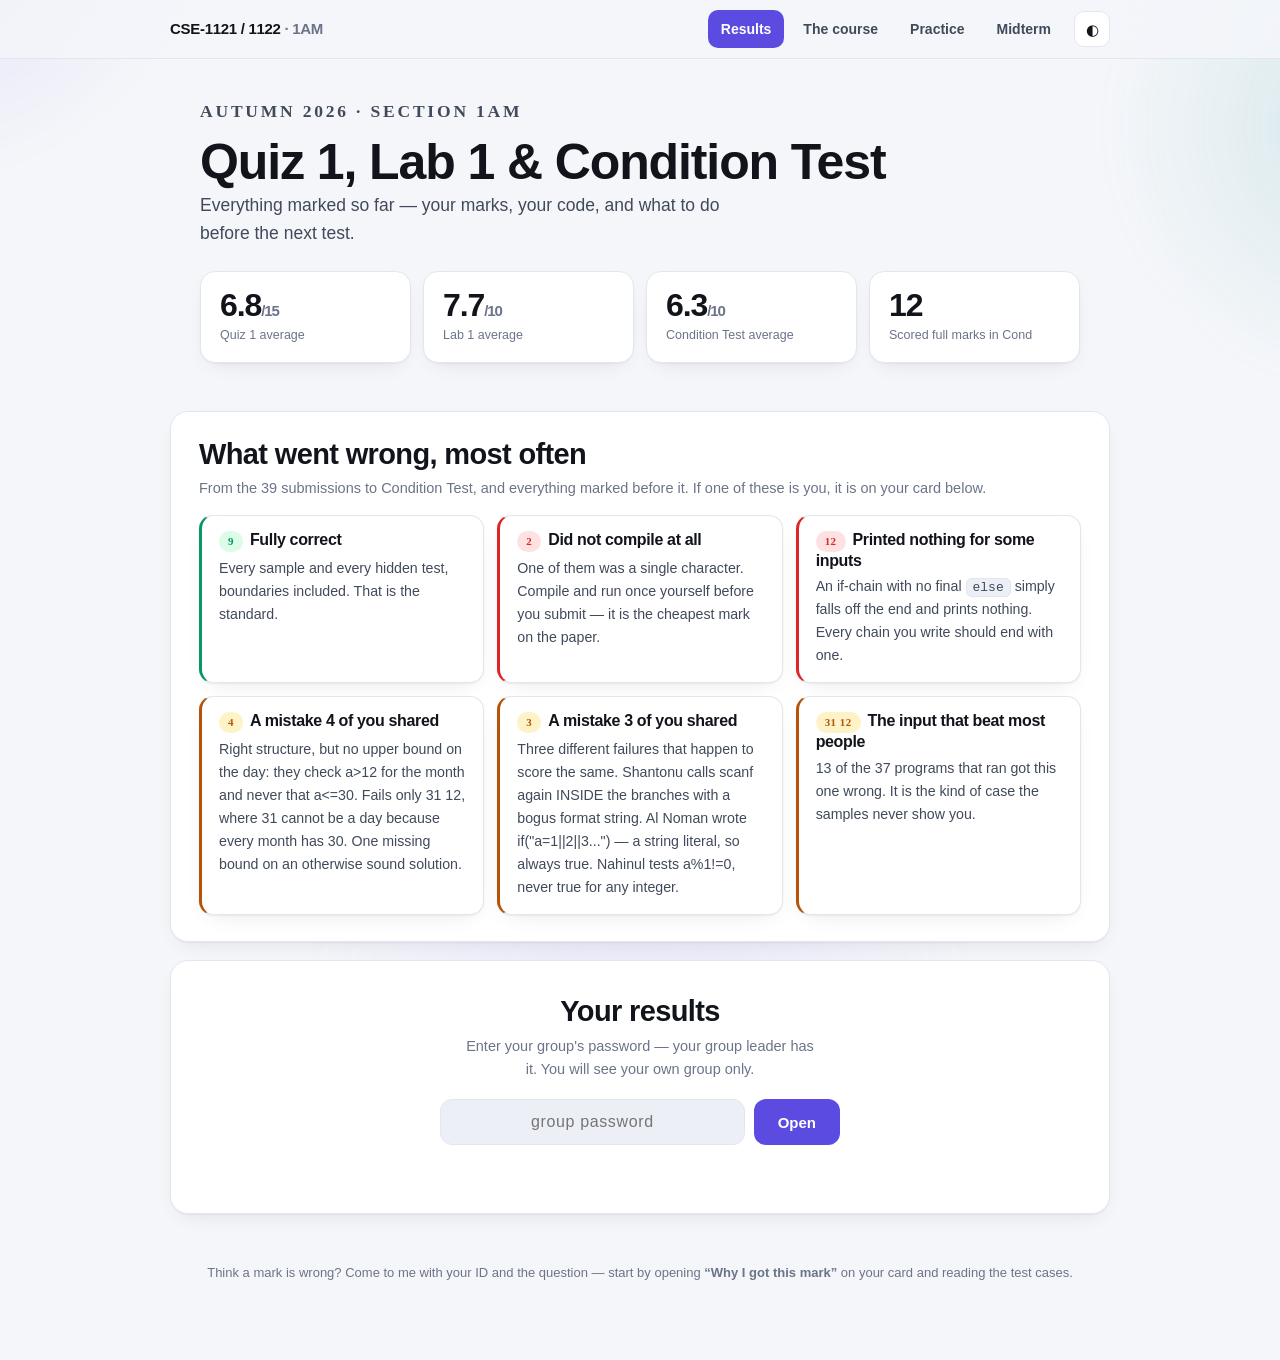
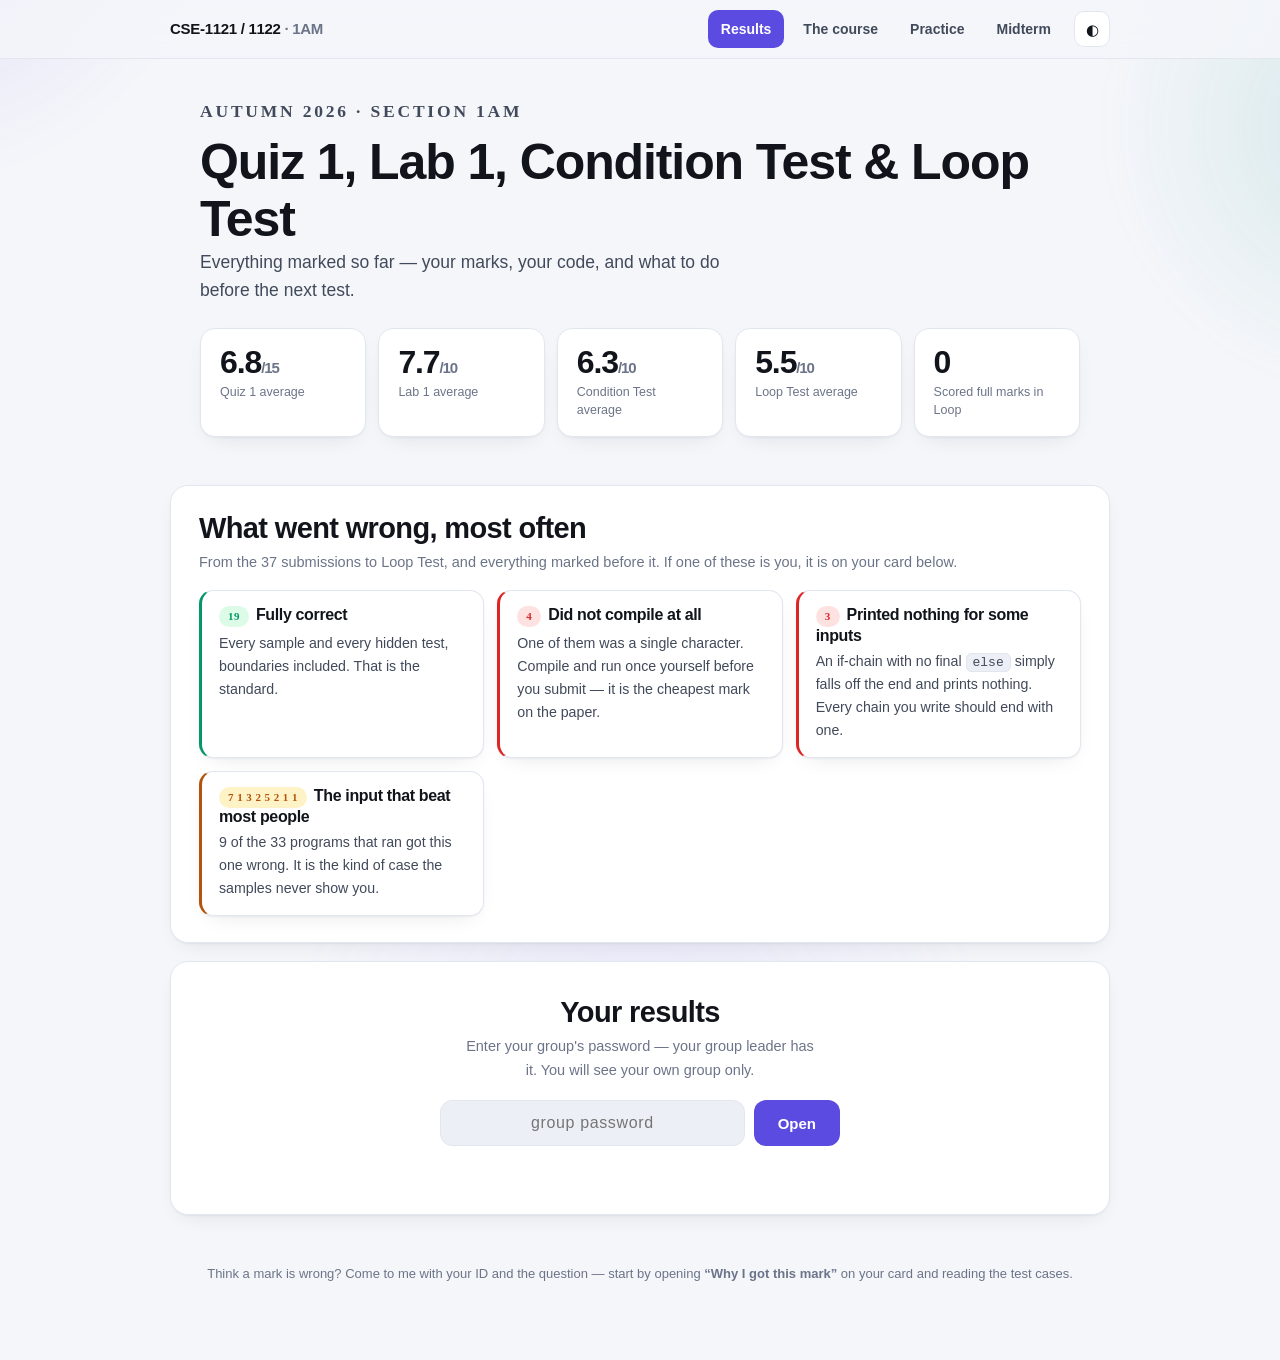
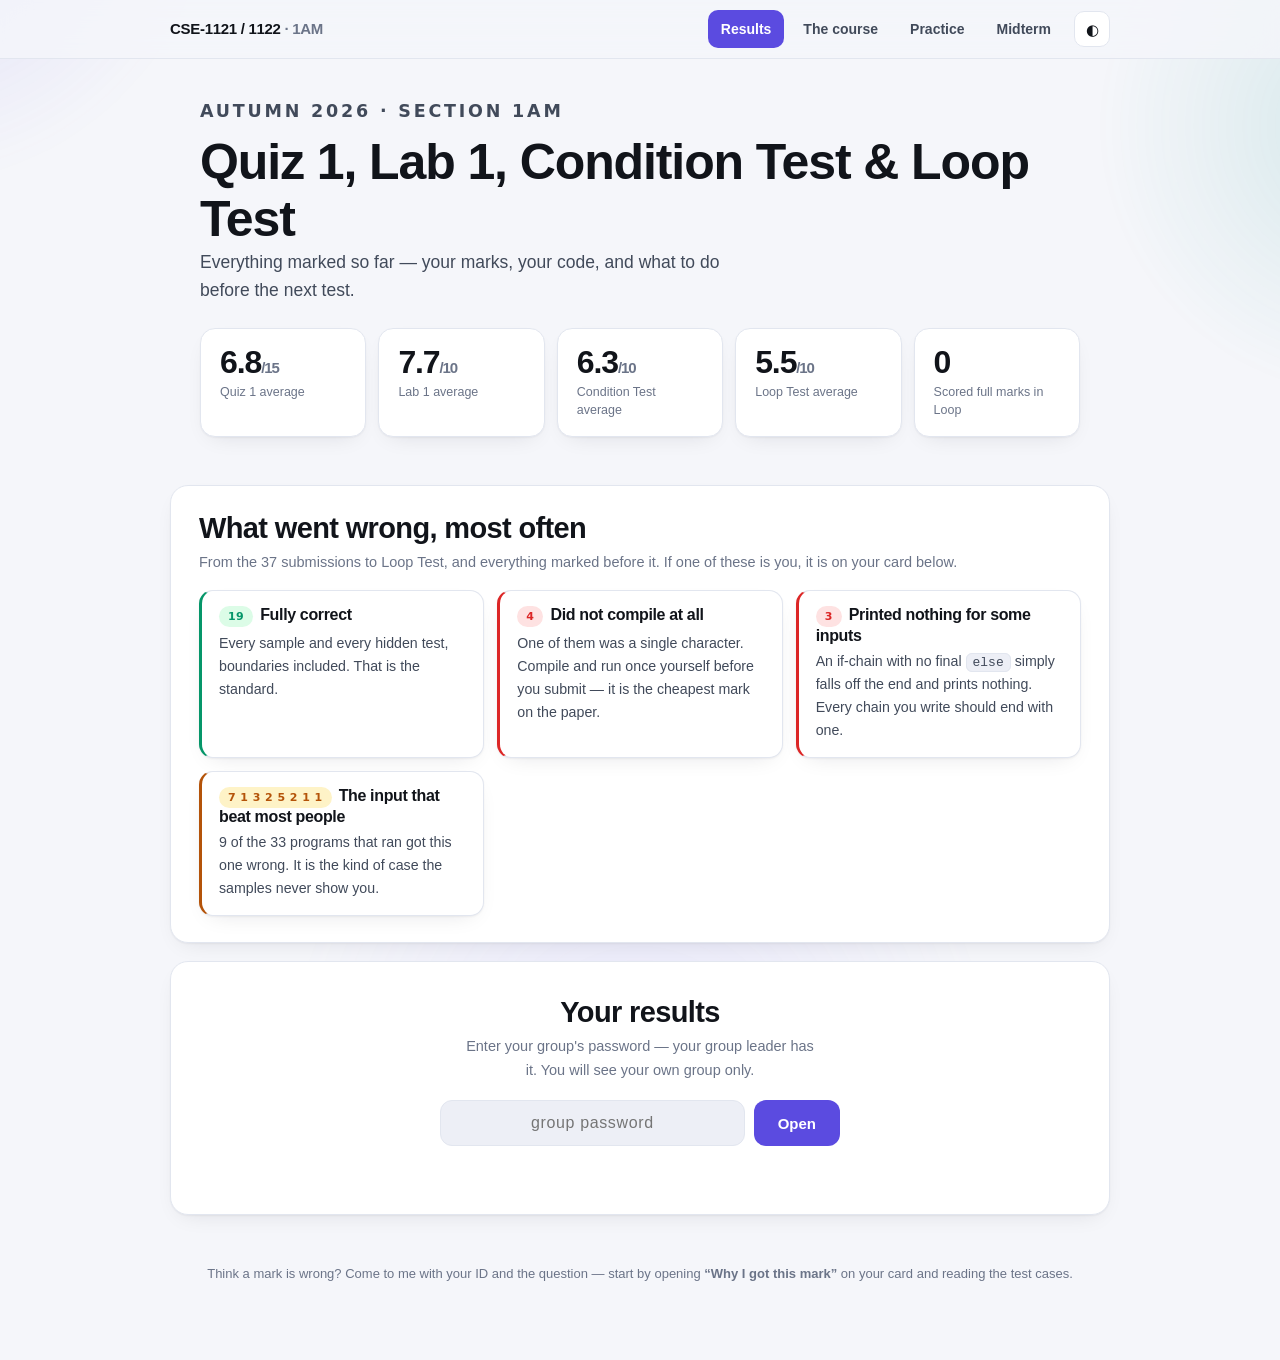
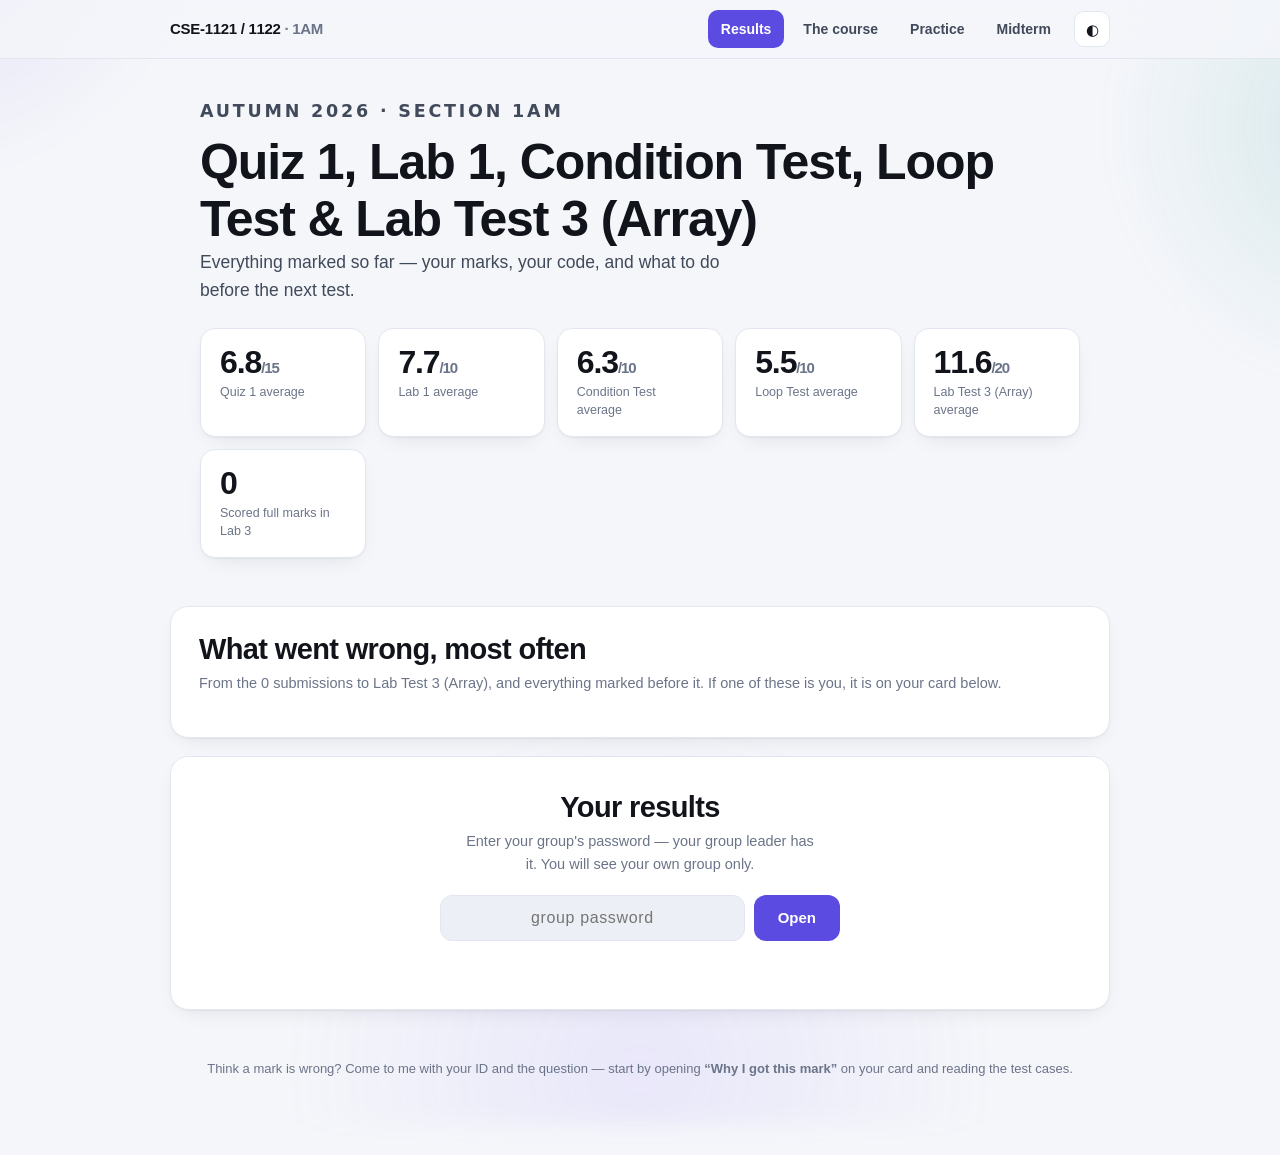
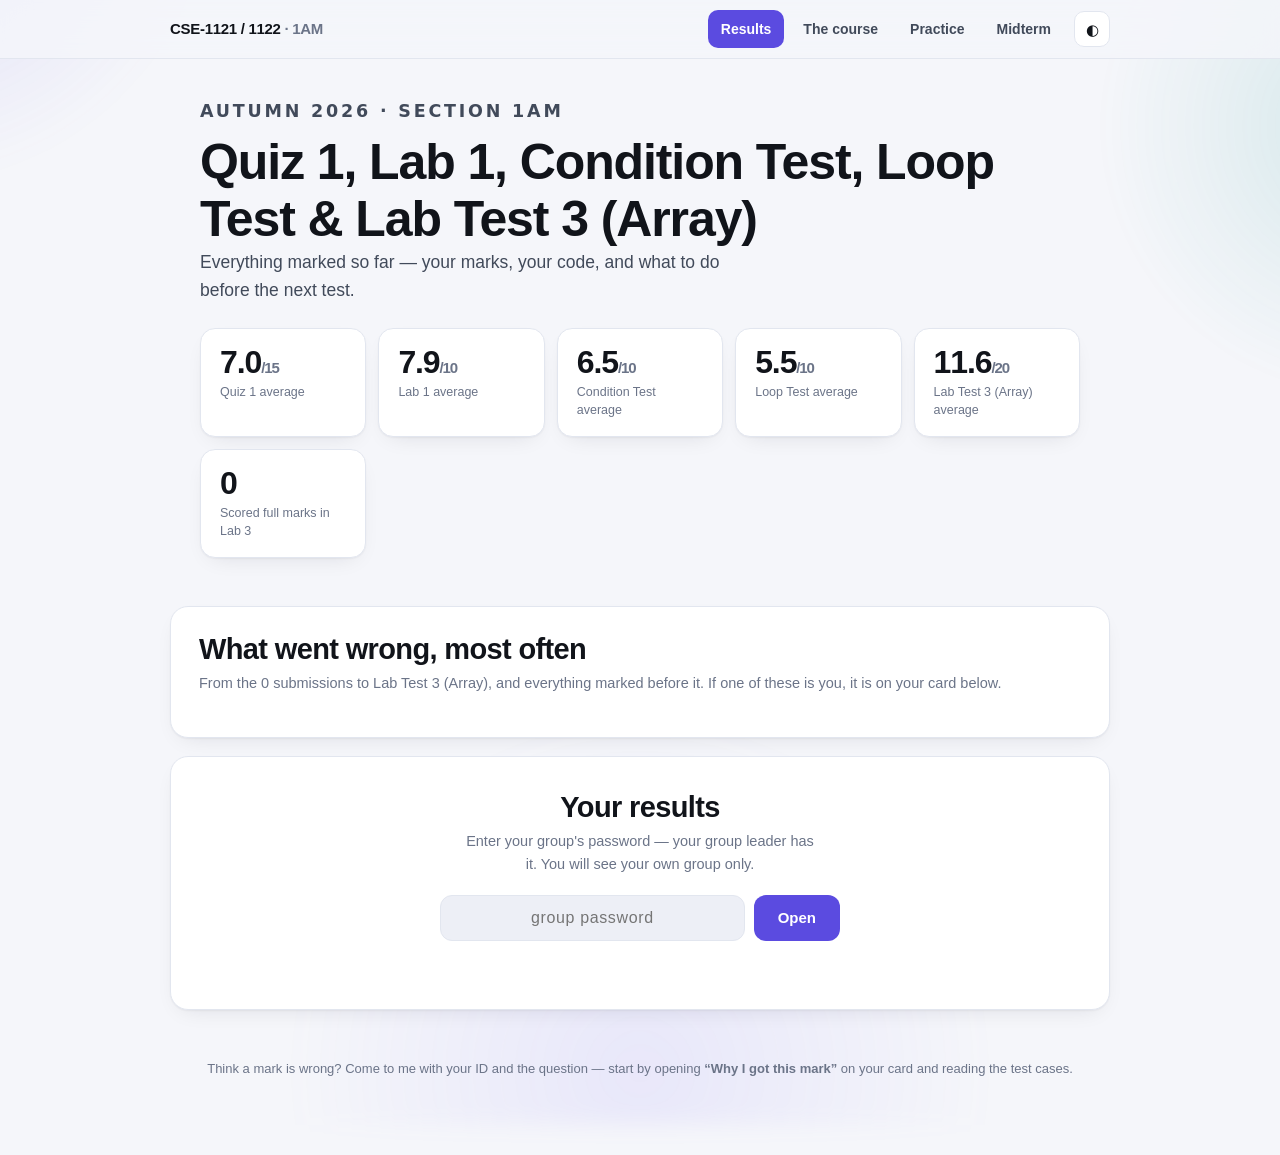
